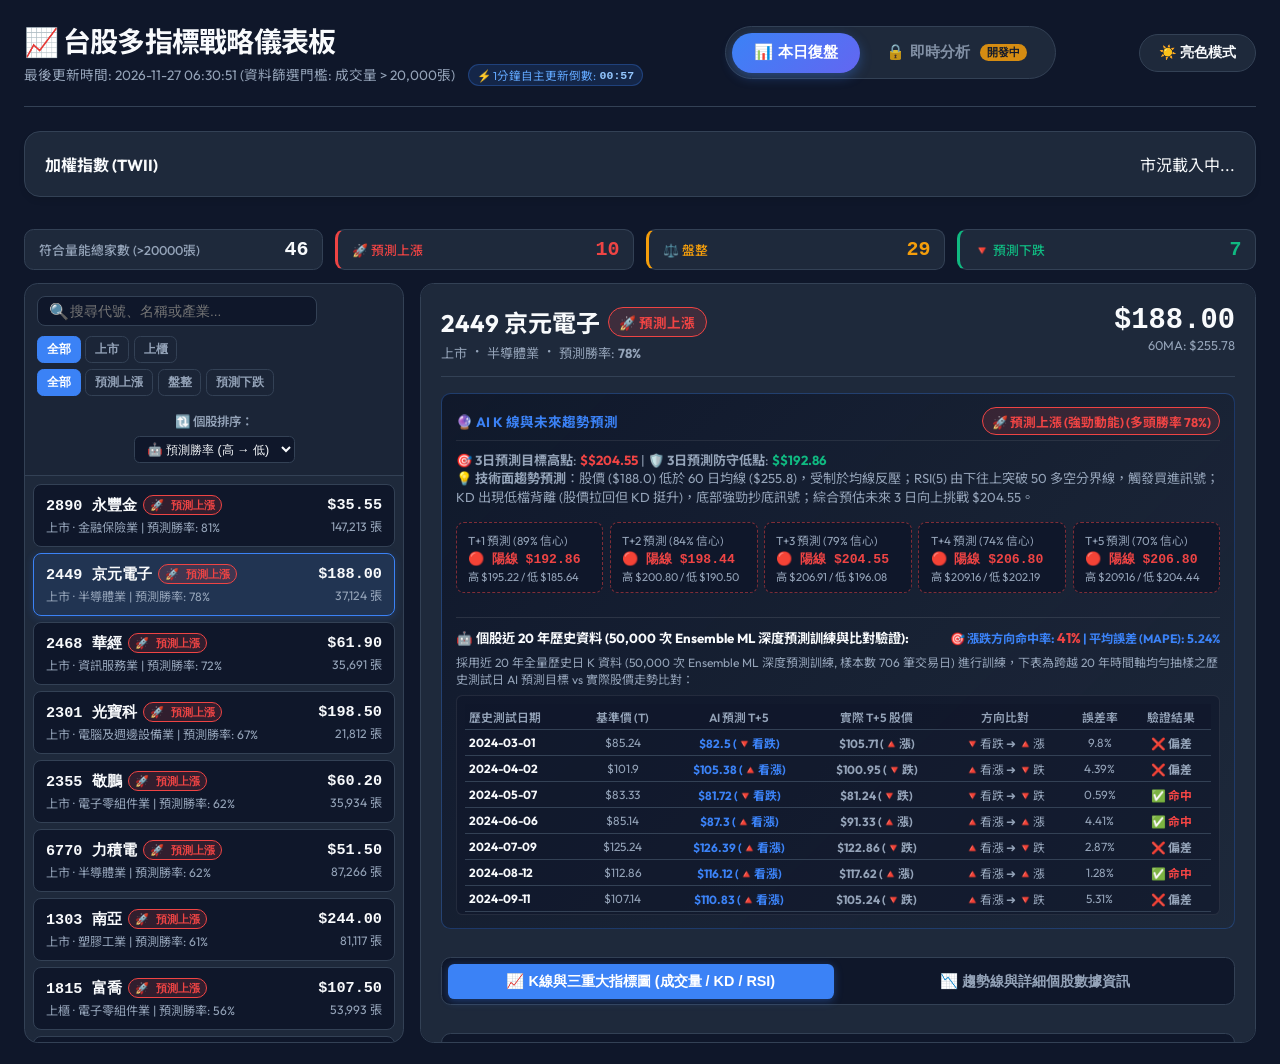
==== stock_report.html @ 2479af4d "🤖 [Auto Update] 自動更新每日盤後選股數據與 K 線分析報告" ====
<!DOCTYPE html>
<html lang="zh-Hant" data-theme="dark">
<head>
    <meta charset="UTF-8">
    <meta name="viewport" content="width=device-width, initial-scale=1.0">
    <title>台股上市櫃多指標買賣篩選器 & 即時分析儀表板</title>
    <link href="https://fonts.googleapis.com/css2?family=Outfit:wght@300;400;500;600;700&family=Noto+Sans+TC:wght@300;400;500;700&display=swap" rel="stylesheet">
    <link rel="stylesheet" href="web/static/css/style.css">
</head>
<body>
    <div class="container">
        <!-- 頁頭與模式切換導覽列 -->
        <header>
            <div class="header-brand">
                <h1>📈 台股多指標戰略儀表板</h1>
                <div class="time-tag">
                    最後更新時間: <span id="updateTime">2026-11-27 06:30:51</span> (資料篩選門檻: 成交量 &gt; 20,000張)
                    <span class="auto-refresh-badge" style="display:inline-flex; align-items:center; gap:0.25rem; margin-left:0.6rem; background:rgba(59,130,246,0.15); border:1px solid rgba(59,130,246,0.3); padding:0.1rem 0.5rem; border-radius:1rem; font-size:0.72rem; color:#60a5fa;">
                        ⚡ 1分鐘自主更新倒數: <span id="autoRefreshCountdown" style="font-weight:bold; font-family:monospace; color:#93c5fd;">01:00</span>
                    </span>
                </div>
            </div>

            <!-- 本日復盤 vs 即時分析 模式切換鈕 -->
            <nav class="mode-nav">
                <button class="nav-tab active" id="tabDailyReview">
                    📊 本日復盤
                </button>
                <button class="nav-tab" id="tabRealtimeAnalysis" style="opacity:0.85; position:relative;">
                    🔒 即時分析 <span class="badge" style="font-size:0.68rem; padding:0.1rem 0.45rem; margin-left:0.25rem; background:#f59e0b; color:#0f172a; font-weight:bold;">開發中</span>
                </button>
            </nav>

            <div class="header-actions">
                <button class="btn-action" id="themeToggleBtn">☀️ 亮色模式</button>

            </div>
        </header>

        <!-- 大盤指數與台指期跑馬燈卡片區 -->
        <div class="index-grid" id="indexGrid">
            <!-- JavaScript 自動動態載入大盤資料 -->
        </div>

        <!-- 視圖模組 (本日復盤 & 即時分析) -->
        <main>
            <!-- 本日復盤 檢視組件 -->
<div id="viewDailyReview">
    <!-- 精簡型多空數據統計卡片列 -->
    <div class="stats-grid compact-stats">
        <div class="stat-card">
            <span class="stat-title">符合量能總家數 (>20000張)</span>
            <span class="stat-value" id="statTotal">0</span>
        </div>
        <div class="stat-card stat-bullish">
            <span class="stat-title">🚀 預測上漲</span>
            <span class="stat-value" id="statBullish">0</span>
        </div>
        <div class="stat-card stat-neutral">
            <span class="stat-title">⚖️ 盤整</span>
            <span class="stat-value" id="statNeutral">0</span>
        </div>
        <div class="stat-card stat-bearish">
            <span class="stat-title">🔻 預測下跌</span>
            <span class="stat-value" id="statBearish">0</span>
        </div>
    </div>

    <!-- 左右雙欄 split layout -->
    <div class="daily-split-layout">
        <!-- 左欄：搜尋篩選與可滾動個股清單 -->
        <div class="daily-left-panel">
            <div class="left-panel-header">
                <!-- 搜尋框 -->
                <div class="search-box compact-search">
                    <span class="search-icon">🔍</span>
                    <input type="text" class="search-input" placeholder="搜尋代號、名稱或產業..." oninput="handleSearchInput(this.value)">
                </div>
                <!-- 篩選列 -->
                <div class="left-filter-row">
                    <div class="filter-group filter-group-market">
                        <button class="filter-btn active" onclick="setMarketFilter('all', this)">全部</button>
                        <button class="filter-btn" onclick="setMarketFilter('twse', this)">上市</button>
                        <button class="filter-btn" onclick="setMarketFilter('tpex', this)">上櫃</button>
                    </div>
                    <div class="filter-group filter-group-signal">
                        <button class="filter-btn active" onclick="setSignalFilter('all', this)">全部</button>
                        <button class="filter-btn" onclick="setSignalFilter('bullish', this)">預測上漲</button>
                        <button class="filter-btn" onclick="setSignalFilter('neutral', this)">盤整</button>
                        <button class="filter-btn" onclick="setSignalFilter('bearish', this)">預測下跌</button>
                    </div>
                </div>
                <!-- 排序選單列 -->
                <div class="left-filter-row" style="margin-top:0.4rem; align-items:center;">
                    <span style="font-size:0.78rem; color:var(--text-secondary); white-space:nowrap; font-weight:600;">🔃 個股排序：</span>
                    <select id="sortSelect" onchange="handleSortChange(this.value)" style="flex:1; background:var(--bg-primary); color:var(--text-primary); border:1px solid var(--border-color); padding:0.28rem 0.5rem; border-radius:0.35rem; font-size:0.78rem; outline:none; cursor:pointer;">
                        <option value="pred_desc">🤖 預測勝率 (高 → 低)</option>
                        <option value="vol_desc">📈 成交量 (大 → 小)</option>
                        <option value="price_desc">💰 收盤價 (高 → 低)</option>
                        <option value="price_asc">🔻 收盤價 (低 → 高)</option>
                        <option value="symbol_asc">🔤 股票代號 (小 → 大)</option>
                    </select>
                </div>
            </div>

            <!-- 可滾動個股清單 -->
            <div class="stock-list-scrollable" id="stockListScrollable">
                <!-- 由 JavaScript 動態生成列項目 -->
            </div>
        </div>

        <!-- 右欄：選定股票之 K 線圖與詳細數據分析 (由 JS 動態填入) -->
        <div class="daily-right-panel" id="stockDetailPanel"></div>
    </div>
</div>

            <!-- 即時分析 檢視組件 (已鎖定標註開發中) -->
<div id="viewRealtimeAnalysis" style="display: none;">
    <div style="text-align:center; padding:4.5rem 2rem; background:var(--bg-primary); border-radius:1rem; border:1px solid var(--border-color); margin:2rem auto; max-width:680px; box-shadow: 0 10px 30px rgba(0,0,0,0.3);">
        <div style="font-size:3.5rem; margin-bottom:1rem;">🔒 ⚡</div>
        <div style="display:inline-block; background:rgba(245,158,11,0.15); border:1px solid #f59e0b; color:#f59e0b; padding:0.25rem 0.8rem; border-radius:1rem; font-size:0.82rem; font-weight:700; margin-bottom:1rem;">
            ⚙️ 系統升級與數據鎖定中
        </div>
        <h2 style="font-size:1.6rem; color:var(--text-primary); margin-bottom:0.8rem;">即時分析模組 — 開發建置中</h2>
        <p style="color:var(--text-secondary); line-height:1.65; font-size:0.95rem; margin-bottom:1.8rem; max-width:520px; margin-left:auto; margin-right:auto;">
            我們正在進行盤中即時 Tick 數據串流與微秒級雷達掃描引擎之升級開發。<br>
            目前本模組暫時鎖定保護，請優先使用<strong>「本日復盤」</strong>進行專業個股篩選與 K 線波段剖析！
        </p>
        <button class="filter-btn active" style="padding:0.65rem 1.8rem; font-size:0.95rem; background:var(--accent-blue); color:#fff; border:none; border-radius:0.5rem; cursor:pointer;" onclick="switchMode('daily')">
            📊 返回 本日復盤 檢視頁面
        </button>
    </div>
</div>

        </main>
    </div>

    <!-- 個股詳細剖析 Modal 對話框 -->
    <div class="modal-overlay" id="stockModal">
        <div class="modal-card">
            <button class="modal-close" onclick="closeModal()">✕</button>
            <h3 id="modalTitle" style="margin-bottom: 1rem; color: var(--text-primary);">個股詳細數據</h3>
            <div id="modalContent"></div>
        </div>
    </div>

    <!-- 將後端計算完成的 JSON 數據安全注入至前端全域變數 -->
    <script>
        window.INITIAL_STOCK_DATA = [{"symbol": "2449.TW", "name": "京元電子", "market": "上市", "industry": "半導體業", "close": 188, "support": 157.0, "resistance": 263.0, "ma60": 255.78333333333333, "volume": 37124.244, "kd_k": 39.69459904503428, "kd_d": 21.732072221798237, "rsi5": 56.198236022818804, "macd_dif": -24.507663415860094, "macd_dea": -23.442841666365066, "macd_osc": -1.064821749495028, "wave_status": "空頭格局", "wave_pattern": "C波下跌中", "wave_detail": "跌破A波低點，進行C波主跌段 📉", "fib": {"high_price": 317.0, "low_price": 157.0, "high_date": "09/22", "low_date": "11/23", "type": "空頭", "res_382": 218.12, "res_500": 237.0, "res_618": 255.88, "tgt_1382": 95.88000000000002, "tgt_1618": 58.120000000000005}, "status": "震盪盤整", "score": -0.30000000000000004, "reason": ["均線空頭 (-1.0)", "RSI(5)突破50多頭買點 (+1.2)"], "badge_class": "badge-sideways", "closes_60": [257.0, 279.0, 270.5, 261.0, 262.0, 273.0, 268.5, 270.0, 271.5, 263.0, 261.5, 257.0, 261.5, 265.0, 291.5, 301.5, 317.0, 304.0, 311.0, 294.5, 294.5, 296.0, 295.5, 294.0, 298.0, 299.5, 304.5, 300.0, 305.0, 296.5, 272.0, 275.0, 263.5, 259.5, 278.0, 262.5, 262.5, 269.0, 277.5, 269.5, 253.5, 263.0, 253.5, 248.5, 228.5, 206.0, 209.5, 227.5, 231.0, 214.0, 213.5, 192.5, 176.5, 194.0, 175.0, 157.5, 157.0, 172.5, 173.0, 188.0], "intraday_1m": [180.5, 179.5, 182.5, 183.0, 182.0, 181.0, 182.0, 182.5, 183.0, 184.5, 186.0, 185.5, 186.0, 187.0, 187.0, 186.5, 185.0, 185.5, 185.0, 186.0, 185.5, 185.0, 185.0, 184.5, 184.0, 184.0, 184.0, 183.0, 182.5, 183.0, 183.0, 184.0, 184.0, 182.5, 182.0, 180.5, 180.5, 181.0, 181.0, 180.5, 181.0, 179.5, 179.0, 180.0, 179.5, 181.0, 180.0, 180.5, 180.5, 180.0, 178.5, 177.5, 177.5, 177.0, 177.5, 178.5, 179.0, 179.0, 179.5, 180.5, 179.5, 179.0, 179.5, 180.0, 180.0, 181.5, 181.5, 182.0, 180.5, 181.0, 182.0, 182.0, 182.0, 182.0, 182.0, 183.5, 182.0, 181.0, 181.5, 181.5, 182.0, 183.5, 183.0, 182.5, 182.0, 182.5, 182.0, 182.0, 182.0, 184.0, 184.0, 183.5, 183.5, 184.0, 183.5, 184.0, 184.0, 184.0, 183.5, 183.5, 183.5, 185.0, 186.0, 185.5, 185.5, 184.0, 185.0, 184.0, 184.0, 184.0, 183.0, 183.0, 183.0, 183.0, 181.5, 181.5, 181.5, 181.5, 181.5, 182.0, 181.5, 182.0, 183.0, 184.0, 184.5, 185.0, 185.0, 184.5, 184.5, 184.0, 184.0, 184.5, 184.5, 185.0, 185.0, 185.0, 184.5, 183.5, 184.0, 184.5, 184.5, 184.5, 184.5, 184.0, 184.5, 184.5, 184.5, 184.5, 184.5, 184.5, 184.5, 184.0, 184.5, 184.0, 183.5, 183.5, 184.5, 185.0, 184.5, 185.5, 185.0, 185.0, 186.0, 186.0, 186.5, 187.0, 187.0, 186.5, 186.0, 185.5, 185.5, 185.0, 185.5, 186.0, 186.0, 185.5, 185.0, 184.5, 185.0, 185.0, 186.0, 186.0, 186.0, 186.0, 186.5, 186.5, 185.5, 185.5, 185.5, 186.0, 186.0, 186.5, 186.5, 186.5, 187.0, 186.5, 187.0, 186.5, 187.0, 186.5, 187.0, 187.5, 188.0, 189.0, 188.5, 188.0, 188.5, 187.5, 188.5, 189.0, 188.0, 188.5, 189.0, 189.0, 189.0, 189.0, 188.5, 188.5, 188.5, 188.0, 188.5, 189.0, 188.5, 188.5, 188.0, 188.0, 188.0, 187.5, 188.0, 187.0, 187.5, 186.5, 186.5, 187.0, 186.5, 186.0, 186.5, 186.5, 187.0, 187.5, 187.5, 188.0, 188.0, 188.0, 188.0, 188.0, 188.0, 187.5, 188.0, 187.5, 187.5, 187.5, 187.5, 187.5, 187.0, 187.5, 188.0, 187.5, 188.0, 188.5, 188.5, 188.0, 186.5, 186.5, 187.5, 188.0], "price_details": {"open": 183, "high": 189.5, "low": 176, "close": 188, "change": 15.0, "change_pct": 8.67, "amplitude": 101.91, "amount_millions": 6739.3, "high_52w": 337.14, "low_52w": 68.38}, "order_flow": {"in_vol": 16292, "out_vol": 19726, "in_pct": 46.2, "out_pct": 53.8}, "institutional": {"foreign": -1050, "trust": 344, "dealer": 89, "total": -617}, "fundamentals": {"pe": 23.0, "pb": 3.38, "yield_pct": 0.87, "eps": 8.17, "market_cap": 2350.0, "yoy": 7.5}, "chip_analysis": {"margin_buy": 20981, "short_sell": 389, "short_margin_ratio": 1.9, "major_holder_pct": 54.0}, "technical_matrix": {"ma5": 169.6, "ma10": 179.95, "ma20": 206.72, "ma60": 255.78, "bb_upper": 271.11, "bb_middle": 206.72, "bb_lower": 142.33, "macd_dif": -24.51, "macd_dea": -23.44, "macd_osc": -1.06, "atr": 11.43}, "news_sentiment": {"sentiment_score": 54, "status": "⚖️ 中性觀望", "summary": "全網最新 10 則報導顯示訊息多空交錯 (利多 1 則 / 利空 0 則)，籌碼處於整理階段。", "badge_class": "neutral", "bullish_count": 1, "bearish_count": 0, "neutral_count": 9, "news": [{"title": "京元電子(2449) 個股概覽 | 個股 - 股市", "link": "https://news.google.com/rss/articles/CBMiU0FVX3lxTFBwak1hVmtzeU1NdlB2UlB2S09uZ0xOT0VBdWNseklkcjM4MHVlc0VOa0ZYQ1ZCdV93UTJVZzlJV2RoaVFySEdJT2VkWUQ1RG81UWYw?oc=5", "date": "2026-11-27 01:06", "pub_ts": 1795712783.0, "source": "理財周刊", "sentiment_tag": "中性", "sentiment_class": "neutral"}, {"title": "2449 京元電子 - 2026/11/26 ➡️ 京元電子籌碼【謹供參考｜部分資訊... - 股市爆料同學會", "link": "https://news.google.com/rss/articles/CBMiWEFVX3lxTE9RTmpkVWNmNDFQTXpDbElRMi00d1ZKWkc0MmNKbktlX0lqd21hak9TT1Y2TlpJVWh4b0xsZTN3ZXdyS1lYTy1NeWl6QU85Vi10M2FzMmNGRnE?oc=5", "date": "2026-11-27 00:57", "pub_ts": 1795712248.0, "source": "理財周刊", "sentiment_tag": "中性", "sentiment_class": "neutral"}, {"title": "同學會熱門 NO.26《京元電子》11/26 怎麼走？盤後一次看懂", "link": "https://news.google.com/rss/articles/CBMiWEFVX3lxTE0xN2dLNk5RNHEtX0p5THoyQmFaTE9KV0NweHdabDVBRVNLZnRJWXZtUnZlVXRJYkFnbUtNbGhEclkzcC1zdHJ6aTV0VjlYbThCQTUxSjUzanY?oc=5", "date": "2026-11-26 21:30", "pub_ts": 1795699849.0, "source": "理財周刊", "sentiment_tag": "中性", "sentiment_class": "neutral"}, {"title": "台股反彈956點，京元電子181元再進場，部位仍保守", "link": "https://news.google.com/rss/articles/CBMiWEFVX3lxTE94YWFuTE8tWjlWWkNQVG9uLXdVWWhQcm9xSXlObldNOHVKcEtvLThRblpIVW9NSEpoZUcwc3RGdFpOQi1RNWtGTjVJT0xXMnJSOUwyQ1pJVlQ?oc=5", "date": "2026-11-26 19:00", "pub_ts": 1795690821.0, "source": "理財周刊", "sentiment_tag": "中性", "sentiment_class": "neutral"}, {"title": "11/26證交所盤後定價交易成交金額前20名排行", "link": "https://tw.stock.yahoo.com/news/11-26%E8%AD%89%E4%BA%A4%E6%89%80%E7%9B%A4%E5%BE%8C%E5%AE%9A%E5%83%B9%E4%BA%A4%E6%98%93%E6%88%90%E4%BA%A4%E9%87%91%E9%A1%8D%E5%89%8D20%E5%90%8D%E6%8E%92%E8%A1%8C-082800357.html", "date": "2026-11-26 16:28", "pub_ts": 1795681680.0, "source": "Yahoo 股市", "sentiment_tag": "中性", "sentiment_class": "neutral"}, {"title": "【公告】京元電子代子公司KYEC Singapore Pte. Ltd.公告取得不動產之使用權資產案", "link": "https://tw.stock.yahoo.com/news/%E5%85%AC%E5%91%8A-%E4%BA%AC%E5%85%83%E9%9B%BB%E5%AD%90%E4%BB%A3%E5%AD%90%E5%85%AC%E5%8F%B8kyec-singapore-pte-ltd-081008384.html", "date": "2026-11-26 16:10", "pub_ts": 1795680608.0, "source": "Yahoo 股市", "sentiment_tag": "中性", "sentiment_class": "neutral"}, {"title": "京元電子 代子公司KYEC Singapore Pte. Ltd.公告取得不動產之使用權資產案", "link": "https://tw.stock.yahoo.com/news/%E4%BA%AC%E5%85%83%E9%9B%BB%E5%AD%90-%E4%BB%A3%E5%AD%90%E5%85%AC%E5%8F%B8kyec-singapore-pte-ltd-073000353.html", "date": "2026-11-26 15:30", "pub_ts": 1795678200.0, "source": "Yahoo 股市", "sentiment_tag": "中性", "sentiment_class": "neutral"}, {"title": "【即時新聞】京元電子(2449)爆量大漲近5%，這「3檔封測概念股」買盤同步引爆！", "link": "https://news.google.com/rss/articles/CBMikAFBVV95cUxQTGd2NzhaUFM5dF9tYmZndmZ5NV9YeUpkdTMzdlVmUkgzNGRlYVVvMVlTdE0wX1p2eGR1MWFySjFNQkdnVnY5MlI4QnYtcGJLdS1mSzk4N2hsQS05bzN1UTZkaVlHc19EZFc1U3pQTjJCSnhUc2VEdUc2Vi1lQ0VKTU9acXFhaHo4UUU3ZURPOUo?oc=5", "date": "2026-11-26 11:03", "pub_ts": 1795662191.0, "source": "理財周刊", "sentiment_tag": "利多", "sentiment_class": "bullish"}, {"title": "【即時新聞】京元電子最新獲法人狂掃6千張，盤中急漲近5%還能追？", "link": "https://news.google.com/rss/articles/CBMikAFBVV95cUxOLWo3dmxKRjZ1SDQ0NEJZRlJMWEU3RVg4NC1WZ1lubFVXYl9WOGRpM0txT1V3MWFGN3hMQ3dZMUcwdTFreUhRbFpKenh0ZkVoWDVNMGYzM1pZSUhTcGp1b3VwaVo3enAtYUxuNlpTMHM5RC1CZFl3TzBBNll1NWhqMlNTdGYwSEgydFF0VTNSTF8?oc=5", "date": "2026-11-26 10:21", "pub_ts": 1795659714.0, "source": "理財周刊", "sentiment_tag": "中性", "sentiment_class": "neutral"}, {"title": "【00400A】11/25 操作日報｜趁大跌建倉京元電子，暴買貿聯-KY", "link": "https://news.google.com/rss/articles/CBMifkFVX3lxTE9FbHE3VExtWmJnR2FnRmphUldhdnpzMUhZeXJtRHRYOVB6S081dVVhUXdsTHl0QkNQN1czbTRTQVNKZHBiaHlxMk4xeTJNandBbVA0TXh1SFZiTkJDYUdkYTlhS2xndTVZbmlIMTB6Nkc4TkVORXg1THEyWnVxZw?oc=5", "date": "2026-11-25 18:04", "pub_ts": 1795601098.0, "source": "理財周刊", "sentiment_tag": "中性", "sentiment_class": "neutral"}]}, "valid_closes": [76.95, 79.05, 77.52, 78.86, 78.86, 80.19, 79.14, 82.38, 81.43, 79.33, 79.24, 81.81, 85.24, 89.05, 84.76, 81.33, 80.19, 81.33, 79.43, 79.62, 79.52, 79.62, 81.62, 80.86, 80.86, 80.0, 79.52, 79.14, 78.95, 77.71, 78.19, 77.9, 74.29, 72.0, 74.0, 74.86, 73.52, 75.9, 77.43, 80.1, 78.19, 78.19, 78.29, 78.95, 79.81, 80.0, 80.0, 78.76, 78.29, 78.29, 81.33, 85.71, 83.52, 83.33, 83.33, 89.05, 90.29, 85.24, 85.24, 84.57, 85.24, 91.43, 92.76, 100.95, 110.95, 105.71, 102.86, 104.29, 103.33, 99.52, 102.38, 105.71, 103.81, 102.38, 103.33, 104.29, 103.33, 100.48, 100.95, 100.95, 100.0, 98.1, 101.9, 101.43, 101.43, 101.43, 100.95, 100.95, 101.9, 99.52, 94.95, 97.62, 97.14, 94.29, 91.43, 87.9, 91.52, 90.95, 90.95, 94.19, 91.24, 90.38, 89.05, 82.86, 83.33, 83.43, 80.95, 81.9, 81.33, 81.24, 80.48, 82.67, 84.57, 84.67, 86.1, 85.9, 84.0, 84.19, 86.57, 85.71, 86.38, 86.1, 84.0, 86.38, 86.29, 84.95, 85.14, 84.67, 83.24, 83.52, 90.19, 91.33, 94.76, 99.52, 103.81, 106.67, 106.67, 109.52, 111.9, 112.38, 114.29, 113.33, 110.95, 106.19, 111.9, 113.81, 115.24, 126.67, 125.24, 128.57, 124.76, 121.43, 122.38, 122.86, 121.43, 113.33, 113.81, 106.67, 107.14, 103.33, 100.48, 101.43, 100.0, 107.62, 98.57, 89.24, 92.76, 97.62, 98.57, 108.1, 112.86, 111.43, 113.81, 113.33, 116.19, 117.62, 116.19, 114.29, 114.29, 117.14, 115.24, 113.81, 114.76, 114.76, 115.24, 115.24, 112.38, 109.05, 106.67, 106.19, 107.62, 105.24, 107.14, 112.38, 109.52, 109.05, 104.76, 105.24, 104.76, 101.9, 101.9, 107.14, 107.14, 111.9, 107.14, 106.67, 103.33, 106.19, 108.1, 118.57, 119.52, 121.9, 121.9, 127.14, 128.1, 121.43, 124.76, 129.52, 128.1, 123.81, 124.29, 122.38, 119.52, 119.52, 121.43, 122.38, 123.81, 130.48, 132.38, 132.86, 127.14, 123.81, 122.38, 120.0, 118.1, 115.71, 120.95, 120.48, 120.48, 123.81, 121.9, 119.52, 117.14, 117.62, 120.48, 120.95, 121.43, 120.0, 120.48, 119.52, 115.24, 111.9, 111.43, 110.48, 113.33, 106.19, 104.29, 110.0, 110.48, 110.95, 110.0, 108.57, 111.43, 110.0, 110.0, 104.76, 106.19, 107.62, 108.1, 110.95, 113.81, 113.33, 112.86, 113.33, 106.67, 106.19, 102.38, 103.81, 105.71, 108.57, 108.57, 108.1, 97.62, 93.43, 96.67, 101.43, 103.33, 102.38, 102.86, 102.86, 104.29, 106.67, 108.57, 109.52, 109.52, 106.67, 110.0, 108.57, 105.71, 105.71, 102.38, 97.62, 99.05, 99.05, 97.62, 97.14, 99.05, 97.14, 97.14, 95.71, 94.95, 94.76, 94.95, 93.71, 96.19, 95.71, 93.9, 93.05, 93.33, 90.57, 87.9, 83.52, 86.48, 87.71, 78.95, 71.14, 68.38, 75.14, 79.05, 81.14, 82.29, 80.0, 77.81, 78.86, 76.57, 75.52, 79.24, 78.1, 80.48, 83.81, 83.43, 82.67, 83.14, 82.57, 83.05, 82.95, 85.05, 85.52, 89.33, 87.24, 95.71, 93.52, 93.14, 91.05, 91.14, 93.14, 92.48, 92.19, 91.24, 90.76, 90.76, 92.38, 88.1, 91.14, 93.14, 94.57, 94.29, 97.14, 98.57, 94.76, 95.24, 96.67, 97.62, 98.1, 97.62, 95.71, 95.24, 96.19, 99.52, 99.52, 97.62, 100.0, 97.14, 98.1, 98.57, 102.38, 101.9, 102.86, 99.05, 100.95, 96.67, 98.1, 94.76, 98.57, 104.29, 106.19, 104.29, 109.05, 105.71, 106.19, 109.05, 106.67, 109.52, 109.52, 109.05, 112.38, 111.9, 112.86, 110.48, 115.71, 127.14, 133.33, 134.29, 133.33, 132.86, 131.9, 134.29, 130.48, 121.43, 126.67, 125.24, 129.05, 132.86, 132.38, 135.24, 148.57, 150.95, 144.76, 146.19, 143.81, 152.38, 160.95, 162.38, 164.29, 158.1, 158.1, 158.57, 158.1, 157.14, 159.52, 161.43, 162.86, 159.05, 158.1, 158.1, 148.1, 156.19, 157.14, 159.52, 160.95, 164.29, 165.71, 167.62, 161.9, 153.81, 158.1, 171.9, 166.67, 169.52, 175.24, 168.1, 166.67, 179.05, 179.52, 197.14, 193.33, 206.67, 213.33, 203.81, 210.0, 207.14, 203.33, 206.67, 202.86, 200.48, 205.24, 198.57, 203.33, 188.57, 187.14, 201.43, 194.76, 193.81, 195.24, 201.9, 211.43, 218.1, 207.14, 215.71, 215.24, 210.0, 210.95, 217.14, 217.62, 218.1, 210.95, 219.05, 210.95, 205.71, 204.76, 198.57, 205.24, 210.48, 209.52, 208.57, 212.38, 233.33, 231.9, 235.71, 254.76, 250.48, 254.29, 253.81, 250.48, 250.95, 257.14, 257.62, 257.62, 254.76, 260.48, 258.57, 261.43, 254.29, 261.43, 272.86, 283.33, 285.71, 296.19, 290.48, 281.9, 271.43, 279.52, 282.86, 267.14, 270.0, 277.62, 287.62, 298.57, 301.43, 310.48, 304.76, 311.43, 300.95, 290.48, 264.76, 280.95, 270.95, 259.05, 279.05, 291.43, 285.71, 281.43, 274.29, 280.0, 307.62, 300.95, 293.33, 272.38, 265.24, 274.76, 274.29, 265.24, 259.05, 248.57, 267.14, 246.67, 255.24, 266.67, 261.9, 264.29, 280.95, 286.67, 277.14, 270.0, 261.9, 258.1, 267.62, 273.81, 264.29, 272.38, 270.0, 270.0, 270.0, 288.1, 316.67, 337.14, 312.86, 322.86, 296.19, 285.24, 286.67, 290.48, 281.9, 285.24, 280.95, 275.24, 264.29, 272.38, 281.9, 301.9, 322.38, 300.48, 304.76, 312.86, 302.86, 291.9, 307.14, 306.67, 294.76, 274.76, 277.14, 259.05, 259.05, 268.57, 267.62, 264.76, 267.14, 293.81, 322.86, 313.81, 317.62, 318.57, 293.33, 293.81, 321.43, 315.24, 330.95, 319.05, 334.29, 301.9, 290.95, 293.81, 292.38, 277.62, 292.38, 302.86, 272.86, 257.62, 265.71, 280.95, 272.38, 258.1, 262.86, 236.0, 212.5, 203.5, 223.5, 233.5, 245.5, 247.0, 249.0, 242.0, 248.5, 246.0, 259.0, 253.5, 247.0, 248.5, 236.0, 235.0, 235.0, 232.0, 239.0, 239.5, 244.0, 247.5, 270.0, 257.0, 279.0, 270.5, 261.0, 262.0, 273.0, 268.5, 270.0, 271.5, 263.0, 261.5, 257.0, 261.5, 265.0, 291.5, 301.5, 317.0, 304.0, 311.0, 294.5, 294.5, 296.0, 295.5, 294.0, 298.0, 299.5, 304.5, 300.0, 305.0, 296.5, 272.0, 275.0, 263.5, 259.5, 278.0, 262.5, 262.5, 269.0, 277.5, 269.5, 253.5, 263.0, 253.5, 248.5, 228.5, 206.0, 209.5, 227.5, 231.0, 214.0, 213.5, 192.5, 176.5, 194.0, 175.0, 157.5, 157.0, 172.5, 173.0, 188.0], "valid_timestamps": [1701046800, 1701133200, 1701219600, 1701306000, 1701392400, 1701651600, 1701738000, 1701824400, 1701910800, 1701997200, 1702256400, 1702342800, 1702429200, 1702515600, 1702602000, 1702861200, 1702947600, 1703034000, 1703120400, 1703206800, 1703466000, 1703552400, 1703638800, 1703725200, 1703811600, 1704157200, 1704243600, 1704330000, 1704416400, 1704675600, 1704762000, 1704848400, 1704934800, 1705021200, 1705280400, 1705366800, 1705453200, 1705539600, 1705626000, 1705885200, 1705971600, 1706058000, 1706144400, 1706230800, 1706490000, 1706576400, 1706662800, 1706749200, 1706835600, 1707094800, 1707958800, 1708045200, 1708304400, 1708390800, 1708477200, 1708563600, 1708650000, 1708909200, 1708995600, 1709168400, 1709254800, 1709514000, 1709600400, 1709686800, 1709773200, 1709859600, 1710118800, 1710205200, 1710291600, 1710378000, 1710464400, 1710723600, 1710810000, 1710896400, 1710982800, 1711069200, 1711328400, 1711414800, 1711501200, 1711587600, 1711674000, 1711933200, 1712019600, 1712106000, 1712538000, 1712624400, 1712710800, 1712797200, 1712883600, 1713142800, 1713229200, 1713315600, 1713402000, 1713488400, 1713747600, 1713834000, 1713920400, 1714006800, 1714093200, 1714352400, 1714438800, 1714611600, 1714698000, 1714957200, 1715043600, 1715130000, 1715216400, 1715302800, 1715562000, 1715648400, 1715734800, 1715821200, 1715907600, 1716166800, 1716253200, 1716339600, 1716426000, 1716512400, 1716771600, 1716858000, 1716944400, 1717030800, 1717117200, 1717376400, 1717462800, 1717549200, 1717635600, 1717722000, 1718067600, 1718154000, 1718240400, 1718326800, 1718586000, 1718672400, 1718758800, 1718845200, 1718931600, 1719190800, 1719277200, 1719363600, 1719450000, 1719536400, 1719795600, 1719882000, 1719968400, 1720054800, 1720141200, 1720400400, 1720486800, 1720573200, 1720659600, 1720746000, 1721005200, 1721091600, 1721178000, 1721264400, 1721350800, 1721610000, 1721696400, 1721955600, 1722214800, 1722301200, 1722387600, 1722474000, 1722560400, 1722819600, 1722906000, 1722992400, 1723078800, 1723165200, 1723424400, 1723510800, 1723597200, 1723683600, 1723770000, 1724029200, 1724115600, 1724202000, 1724288400, 1724374800, 1724634000, 1724720400, 1724806800, 1724893200, 1724979600, 1725238800, 1725325200, 1725411600, 1725498000, 1725584400, 1725843600, 1725930000, 1726016400, 1726102800, 1726189200, 1726448400, 1726621200, 1726707600, 1726794000, 1727053200, 1727139600, 1727226000, 1727312400, 1727398800, 1727658000, 1727744400, 1728003600, 1728262800, 1728349200, 1728435600, 1728608400, 1728867600, 1728954000, 1729040400, 1729126800, 1729213200, 1729472400, 1729558800, 1729645200, 1729731600, 1729818000, 1730077200, 1730163600, 1730250000, 1730422800, 1730682000, 1730768400, 1730854800, 1730941200, 1731027600, 1731286800, 1731373200, 1731459600, 1731546000, 1731632400, 1731891600, 1731978000, 1732064400, 1732150800, 1732237200, 1732496400, 1732582800, 1732669200, 1732755600, 1732842000, 1733101200, 1733187600, 1733274000, 1733360400, 1733446800, 1733706000, 1733792400, 1733878800, 1733965200, 1734051600, 1734310800, 1734397200, 1734483600, 1734570000, 1734656400, 1734915600, 1735002000, 1735088400, 1735174800, 1735261200, 1735520400, 1735606800, 1735779600, 1735866000, 1736125200, 1736211600, 1736298000, 1736384400, 1736470800, 1736730000, 1736816400, 1736902800, 1736989200, 1737075600, 1737334800, 1737421200, 1737507600, 1738544400, 1738630800, 1738717200, 1738803600, 1738890000, 1739149200, 1739235600, 1739322000, 1739408400, 1739494800, 1739754000, 1739840400, 1739926800, 1740013200, 1740099600, 1740358800, 1740445200, 1740531600, 1740618000, 1740963600, 1741050000, 1741136400, 1741222800, 1741309200, 1741568400, 1741654800, 1741741200, 1741827600, 1741914000, 1742173200, 1742259600, 1742346000, 1742432400, 1742518800, 1742778000, 1742864400, 1742950800, 1743037200, 1743123600, 1743382800, 1743469200, 1743555600, 1743987600, 1744074000, 1744160400, 1744246800, 1744333200, 1744592400, 1744678800, 1744765200, 1744851600, 1744938000, 1745197200, 1745283600, 1745370000, 1745456400, 1745542800, 1745802000, 1745888400, 1745974800, 1746147600, 1746406800, 1746493200, 1746579600, 1746666000, 1746752400, 1747011600, 1747098000, 1747184400, 1747270800, 1747357200, 1747616400, 1747702800, 1747789200, 1747875600, 1747962000, 1748221200, 1748307600, 1748394000, 1748480400, 1748826000, 1748912400, 1748998800, 1749085200, 1749171600, 1749430800, 1749517200, 1749603600, 1749690000, 1749776400, 1750035600, 1750122000, 1750208400, 1750294800, 1750381200, 1750640400, 1750726800, 1750813200, 1750899600, 1750986000, 1751245200, 1751331600, 1751418000, 1751504400, 1751590800, 1751850000, 1751936400, 1752022800, 1752109200, 1752195600, 1752454800, 1752541200, 1752627600, 1752714000, 1752800400, 1753059600, 1753146000, 1753232400, 1753318800, 1753405200, 1753664400, 1753750800, 1753837200, 1753923600, 1754269200, 1754355600, 1754442000, 1754528400, 1754614800, 1754874000, 1754960400, 1755046800, 1755133200, 1755219600, 1755478800, 1755565200, 1755651600, 1755738000, 1755824400, 1756083600, 1756170000, 1756256400, 1756342800, 1756429200, 1756688400, 1756774800, 1756861200, 1756947600, 1757034000, 1757293200, 1757379600, 1757466000, 1757552400, 1757638800, 1757898000, 1757984400, 1758070800, 1758157200, 1758243600, 1758502800, 1758589200, 1758675600, 1758762000, 1758848400, 1759194000, 1759280400, 1759366800, 1759453200, 1759798800, 1759885200, 1759971600, 1760317200, 1760403600, 1760490000, 1760576400, 1760662800, 1760922000, 1761008400, 1761094800, 1761181200, 1761526800, 1761613200, 1761699600, 1761786000, 1761872400, 1762131600, 1762218000, 1762304400, 1762390800, 1762477200, 1762736400, 1762822800, 1762909200, 1762995600, 1763082000, 1763341200, 1763427600, 1763514000, 1763600400, 1763686800, 1763946000, 1764032400, 1764118800, 1764205200, 1764291600, 1764550800, 1764637200, 1764723600, 1764810000, 1764896400, 1765155600, 1765242000, 1765328400, 1765414800, 1765501200, 1765760400, 1765846800, 1765933200, 1766019600, 1766106000, 1766365200, 1766451600, 1766538000, 1766710800, 1766970000, 1767056400, 1767142800, 1767315600, 1767574800, 1767661200, 1767747600, 1767834000, 1767920400, 1768179600, 1768266000, 1768352400, 1768438800, 1768525200, 1768784400, 1768870800, 1768957200, 1769043600, 1769130000, 1769389200, 1769475600, 1769562000, 1769648400, 1769734800, 1769994000, 1770080400, 1770166800, 1770253200, 1770339600, 1770598800, 1770685200, 1770771600, 1771808400, 1771894800, 1771981200, 1772067600, 1772413200, 1772499600, 1772586000, 1772672400, 1772758800, 1773018000, 1773104400, 1773190800, 1773277200, 1773363600, 1773622800, 1773709200, 1773795600, 1773882000, 1773968400, 1774227600, 1774314000, 1774400400, 1774486800, 1774573200, 1774832400, 1774918800, 1775005200, 1775091600, 1775523600, 1775610000, 1775696400, 1775782800, 1776042000, 1776128400, 1776214800, 1776301200, 1776387600, 1776646800, 1776733200, 1776819600, 1776906000, 1776992400, 1777251600, 1777338000, 1777424400, 1777510800, 1777856400, 1777942800, 1778029200, 1778115600, 1778202000, 1778461200, 1778547600, 1778634000, 1778720400, 1778806800, 1779066000, 1779152400, 1779238800, 1779325200, 1779411600, 1779670800, 1779757200, 1779843600, 1779930000, 1780016400, 1780275600, 1780362000, 1780448400, 1780534800, 1780621200, 1780880400, 1780966800, 1781053200, 1781139600, 1781226000, 1781485200, 1781571600, 1781658000, 1781744400, 1782090000, 1782176400, 1782262800, 1782349200, 1782435600, 1782694800, 1782781200, 1782867600, 1782954000, 1783040400, 1783299600, 1783386000, 1783472400, 1783558800, 1783904400, 1783990800, 1784077200, 1784163600, 1784250000, 1784509200, 1784595600, 1784682000, 1784768400, 1784854800, 1785114000, 1785200400, 1785286800, 1785373200, 1785459600, 1785718800, 1785805200, 1785891600, 1785978000, 1786064400, 1786323600, 1786410000, 1786496400, 1786582800, 1786669200, 1786928400, 1787014800, 1787101200, 1787187600, 1787274000, 1787533200, 1787619600, 1787706000, 1787792400, 1787878800, 1788138000, 1788224400, 1788310800, 1788397200, 1788483600, 1788742800, 1788829200, 1788915600, 1789002000, 1789088400, 1789347600, 1789434000, 1789520400, 1789606800, 1789693200, 1789952400, 1790038800, 1790125200, 1790211600, 1790643600, 1790730000, 1790816400, 1790902800, 1791162000, 1791248400, 1791334800, 1791421200, 1791766800, 1791853200, 1791939600, 1792026000, 1792112400, 1792371600, 1792458000, 1792544400, 1792630800, 1792717200, 1793062800, 1793149200, 1793235600, 1793322000, 1793581200, 1793667600, 1793754000, 1793840400, 1793926800, 1794186000, 1794272400, 1794358800, 1794445200, 1794531600, 1794790800, 1794877200, 1794963600, 1795050000, 1795136400, 1795395600, 1795482000, 1795568400, 1795654800], "valid_vols": [5826572, 7932732, 10937497, 12172047, 6815890, 10353426, 10384093, 14458784, 8714590, 13853399, 8393035, 15176731, 22204382, 38628416, 22816496, 17729492, 15026859, 9791525, 10805222, 9836774, 8070469, 8663636, 10247267, 9911528, 5000480, 8997963, 8483279, 13987837, 7212876, 13828484, 7753205, 8223231, 30848397, 39845847, 15620410, 17398214, 17171084, 21503814, 20961788, 20678097, 11432422, 7806366, 8565526, 9003309, 6043554, 7011243, 6400641, 6760748, 5255790, 7003279, 24998774, 31070809, 13415589, 10328866, 6777797, 35230590, 58548623, 27332727, 14876101, 14352592, 14639616, 26348714, 28291453, 40671818, 57695185, 74868857, 22104804, 15013649, 21744694, 15264617, 16928224, 41233798, 23795283, 34806233, 20860611, 46884136, 19665010, 14192754, 9543005, 10764857, 3857700, 10016385, 12516118, 9838220, 10340048, 14259365, 13001147, 12413287, 11830646, 14115727, 21607423, 9783779, 8214465, 21975631, 13306178, 28050148, 15606135, 13194792, 0, 52905702, 25063746, 12345131, 9915400, 58616064, 26103575, 14782521, 21454966, 16509538, 14132658, 9118896, 12827595, 17055966, 28496007, 27578175, 13434055, 15103813, 19813624, 8689483, 12876327, 12195315, 19263531, 14334508, 24876170, 25154470, 19219439, 15018343, 12319961, 11200175, 22962143, 9845547, 41986773, 41773255, 57106217, 46407239, 59929335, 49646899, 40503263, 86354573, 49339463, 60493391, 26090625, 25179662, 30543335, 59158509, 42046918, 35495654, 16902928, 46498382, 90296739, 37393638, 29827553, 36887644, 27726048, 39993544, 50558195, 41504593, 29013551, 36890894, 23756641, 29146736, 23462881, 18911766, 15392601, 40196629, 29640208, 33441170, 32538477, 48848431, 26063103, 33691309, 64570390, 22973932, 47855600, 20569593, 33136453, 14475210, 20662462, 16364274, 10736915, 13479192, 18457843, 11941861, 14618713, 13614476, 9050982, 5510324, 13438462, 22776111, 11941588, 8037053, 9458821, 10047060, 5958296, 21595967, 11183310, 6194130, 13961683, 16210122, 30008162, 18867055, 17385547, 35857573, 20090667, 33708313, 18822661, 14272429, 16116648, 16559013, 13211147, 74771807, 71852674, 32884667, 27836300, 55836737, 45728091, 54161245, 35346335, 41980378, 22997306, 19448541, 17482250, 13730301, 15463044, 20111499, 10847069, 11629909, 10583089, 43380570, 36353369, 20164423, 46877403, 21332071, 19778515, 22862393, 13215514, 16434068, 19687165, 18269089, 9112226, 25349899, 25110934, 10383714, 10327371, 11095493, 8592760, 8116189, 13860493, 16851585, 17401631, 24710372, 20910840, 20787106, 19551516, 12682251, 13480927, 34627036, 36955399, 30108492, 20334878, 24108857, 20345725, 12969062, 11035316, 8320864, 4625141, 21785794, 17848389, 9926872, 10019807, 11074037, 33043000, 12696633, 14961604, 8731109, 19041060, 15794512, 18941932, 17043370, 11854519, 10956672, 6385635, 8880971, 28191751, 40666636, 24833113, 24209452, 10954546, 11860826, 10552261, 8783201, 13366253, 18567521, 13160676, 10220161, 9976221, 16654419, 16787124, 14708705, 16818320, 9768157, 17032647, 20081642, 13856133, 9580517, 13903052, 8924569, 11760607, 15111501, 4739390, 6390637, 13208965, 9460552, 13032976, 9330605, 18967270, 15746973, 8490709, 13301070, 8075414, 12131182, 14612773, 22873365, 14359116, 6539595, 1258748, 18486479, 27084989, 3240389, 18474751, 17736203, 8463858, 7229959, 9815427, 7419911, 4462046, 7472629, 10544150, 8934671, 15487811, 13618693, 12088100, 7455640, 7894747, 8106074, 6202847, 4791760, 9021233, 7428962, 25600092, 23688820, 41089854, 28243547, 10792157, 11815571, 13473562, 11935600, 11414208, 8706749, 5734478, 6311462, 10404066, 21519466, 16693751, 11403842, 16631652, 17661982, 10428257, 15275919, 19023684, 18750427, 10384977, 12485928, 8765591, 17582446, 11339374, 9813819, 9831186, 7834419, 18388587, 10329582, 18637674, 11998001, 17210909, 14182545, 16393190, 25591743, 26892529, 24461297, 17443170, 14340685, 13312152, 9960924, 13768582, 19268061, 48043528, 61292274, 34619541, 39605981, 35279660, 19094138, 18334635, 10603658, 28941315, 31802195, 19291174, 31350118, 19049725, 20841347, 12208752, 49130125, 102472981, 122531800, 42317797, 47341451, 39802155, 21038164, 25870461, 39819223, 44570361, 25710537, 17115474, 25817470, 33395232, 29189969, 40150573, 20935785, 148140241, 91871617, 32274212, 30329404, 59524547, 89114994, 48086929, 46100029, 38903880, 25193679, 22635047, 19854993, 25846098, 31919410, 22513373, 34088391, 23130310, 15261331, 16418985, 37839198, 20581724, 15677951, 26009706, 13433425, 24472756, 23901564, 18056783, 20104890, 29014013, 16857799, 51069950, 46307549, 17358172, 34947111, 31410000, 18093860, 44280705, 28874964, 61165499, 49720795, 63511584, 43039897, 36089334, 36719382, 31270005, 21666814, 25749537, 22048490, 15130024, 19509149, 19065182, 31441193, 43995088, 36295443, 44445877, 44160868, 116844394, 30435447, 33178531, 38466380, 42173433, 33918682, 50770664, 28733267, 23414325, 15810037, 17646308, 28446649, 14619141, 21944880, 19753132, 18084404, 17385268, 17072756, 17574473, 12117896, 19710321, 8381458, 10166988, 11525918, 64109070, 54798248, 65868816, 59342543, 44285637, 26698705, 26294558, 18539871, 20951803, 24948683, 28840649, 16133308, 20529699, 27497510, 18769765, 17791206, 17412311, 20461262, 31951176, 26792077, 30241284, 22031281, 27769584, 17825510, 17343135, 12837063, 12356354, 18351382, 32818038, 21268654, 26653557, 23466517, 28222678, 20433946, 18903923, 19373375, 13295564, 12321771, 22014812, 17077932, 14414689, 28532724, 25822581, 24302179, 17557567, 12888595, 15233538, 11247243, 36216349, 24503184, 49624831, 23092002, 16360617, 15034997, 16371057, 18663321, 17294849, 20087576, 20695113, 29006203, 13904291, 16667271, 17322796, 12516882, 41039708, 34471606, 29485119, 24949741, 26692654, 25443317, 27300192, 25124723, 56708226, 38009259, 33735195, 25958179, 33641995, 73065570, 30982430, 62269563, 57292927, 30813365, 39761516, 62844128, 42030852, 37380527, 38930203, 37029788, 28420804, 26336044, 33669449, 22599836, 26781710, 54502427, 102785946, 96148063, 74349632, 70640263, 52347752, 49190965, 47228066, 40501932, 29106151, 37286433, 23269305, 30997348, 20405351, 16810818, 24426490, 15248917, 8742129, 53614534, 82493652, 78708253, 43093969, 34393625, 52993128, 17191812, 38625469, 37992100, 24339786, 32379306, 53645052, 49615289, 26497991, 19930768, 19911022, 29947783, 24652326, 31251084, 37762511, 30652683, 13792917, 23523610, 17051748, 14526189, 17813961, 24203602, 20952929, 37031468, 6601637, 30963696, 31094675, 19144083, 14562555, 14482133, 34302107, 17162018, 21197570, 26393064, 16147699, 13164238, 19066186, 14980909, 11519253, 10186220, 12958370, 10871401, 11512633, 12696422, 54055312, 36226657, 51532920, 32973456, 24117290, 15466908, 25695715, 15439364, 12213718, 12704308, 16992490, 11196851, 7202078, 7576894, 14513637, 57571978, 54608220, 69566040, 35503033, 26330399, 28180195, 23254201, 14342283, 13285736, 17828037, 22986171, 23101918, 50698074, 30739392, 40128316, 54781749, 43089030, 16768982, 26154792, 14381441, 22614688, 32279168, 0, 25315766, 12442013, 8993851, 16651146, 12689928, 13738928, 13042129, 15103627, 26430088, 43449945, 45920804, 15643504, 18520297, 26218626, 19521543, 41282737, 43181060, 21308222, 14311845, 33738553, 15774662, 67416830, 36797373], "candles": [{"time": "2026-05-21", "open": 272.38, "high": 272.38, "low": 272.38, "close": 272.38, "volume": 22599836}, {"time": "2026-05-22", "open": 281.9, "high": 281.9, "low": 281.9, "close": 281.9, "volume": 26781710}, {"time": "2026-05-25", "open": 301.9, "high": 301.9, "low": 301.9, "close": 301.9, "volume": 54502427}, {"time": "2026-05-26", "open": 322.38, "high": 322.38, "low": 322.38, "close": 322.38, "volume": 102785946}, {"time": "2026-05-27", "open": 300.48, "high": 300.48, "low": 300.48, "close": 300.48, "volume": 96148063}, {"time": "2026-05-28", "open": 304.76, "high": 304.76, "low": 304.76, "close": 304.76, "volume": 74349632}, {"time": "2026-05-29", "open": 312.86, "high": 312.86, "low": 312.86, "close": 312.86, "volume": 70640263}, {"time": "2026-06-01", "open": 302.86, "high": 302.86, "low": 302.86, "close": 302.86, "volume": 52347752}, {"time": "2026-06-02", "open": 291.9, "high": 291.9, "low": 291.9, "close": 291.9, "volume": 49190965}, {"time": "2026-06-03", "open": 307.14, "high": 307.14, "low": 307.14, "close": 307.14, "volume": 47228066}, {"time": "2026-06-04", "open": 306.67, "high": 306.67, "low": 306.67, "close": 306.67, "volume": 40501932}, {"time": "2026-06-05", "open": 294.76, "high": 294.76, "low": 294.76, "close": 294.76, "volume": 29106151}, {"time": "2026-06-08", "open": 274.76, "high": 274.76, "low": 274.76, "close": 274.76, "volume": 37286433}, {"time": "2026-06-09", "open": 277.14, "high": 277.14, "low": 277.14, "close": 277.14, "volume": 23269305}, {"time": "2026-06-10", "open": 259.05, "high": 259.05, "low": 259.05, "close": 259.05, "volume": 30997348}, {"time": "2026-06-11", "open": 259.05, "high": 259.05, "low": 259.05, "close": 259.05, "volume": 20405351}, {"time": "2026-06-12", "open": 268.57, "high": 268.57, "low": 268.57, "close": 268.57, "volume": 16810818}, {"time": "2026-06-15", "open": 267.62, "high": 267.62, "low": 267.62, "close": 267.62, "volume": 24426490}, {"time": "2026-06-16", "open": 264.76, "high": 264.76, "low": 264.76, "close": 264.76, "volume": 15248917}, {"time": "2026-06-17", "open": 267.14, "high": 267.14, "low": 267.14, "close": 267.14, "volume": 8742129}, {"time": "2026-06-18", "open": 293.81, "high": 293.81, "low": 293.81, "close": 293.81, "volume": 53614534}, {"time": "2026-06-22", "open": 322.86, "high": 322.86, "low": 322.86, "close": 322.86, "volume": 82493652}, {"time": "2026-06-23", "open": 313.81, "high": 313.81, "low": 313.81, "close": 313.81, "volume": 78708253}, {"time": "2026-06-24", "open": 317.62, "high": 317.62, "low": 317.62, "close": 317.62, "volume": 43093969}, {"time": "2026-06-25", "open": 318.57, "high": 318.57, "low": 318.57, "close": 318.57, "volume": 34393625}, {"time": "2026-06-26", "open": 293.33, "high": 293.33, "low": 293.33, "close": 293.33, "volume": 52993128}, {"time": "2026-06-29", "open": 293.81, "high": 293.81, "low": 293.81, "close": 293.81, "volume": 17191812}, {"time": "2026-06-30", "open": 321.43, "high": 321.43, "low": 321.43, "close": 321.43, "volume": 38625469}, {"time": "2026-07-01", "open": 315.24, "high": 315.24, "low": 315.24, "close": 315.24, "volume": 37992100}, {"time": "2026-07-02", "open": 330.95, "high": 330.95, "low": 330.95, "close": 330.95, "volume": 24339786}, {"time": "2026-07-03", "open": 319.05, "high": 319.05, "low": 319.05, "close": 319.05, "volume": 32379306}, {"time": "2026-07-06", "open": 334.29, "high": 334.29, "low": 334.29, "close": 334.29, "volume": 53645052}, {"time": "2026-07-07", "open": 301.9, "high": 301.9, "low": 301.9, "close": 301.9, "volume": 49615289}, {"time": "2026-07-08", "open": 290.95, "high": 290.95, "low": 290.95, "close": 290.95, "volume": 26497991}, {"time": "2026-07-09", "open": 293.81, "high": 293.81, "low": 293.81, "close": 293.81, "volume": 19930768}, {"time": "2026-07-13", "open": 292.38, "high": 292.38, "low": 292.38, "close": 292.38, "volume": 19911022}, {"time": "2026-07-14", "open": 277.62, "high": 277.62, "low": 277.62, "close": 277.62, "volume": 29947783}, {"time": "2026-07-15", "open": 292.38, "high": 292.38, "low": 292.38, "close": 292.38, "volume": 24652326}, {"time": "2026-07-16", "open": 302.86, "high": 302.86, "low": 302.86, "close": 302.86, "volume": 31251084}, {"time": "2026-07-17", "open": 272.86, "high": 272.86, "low": 272.86, "close": 272.86, "volume": 37762511}, {"time": "2026-07-20", "open": 257.62, "high": 257.62, "low": 257.62, "close": 257.62, "volume": 30652683}, {"time": "2026-07-21", "open": 265.71, "high": 265.71, "low": 265.71, "close": 265.71, "volume": 13792917}, {"time": "2026-07-22", "open": 280.95, "high": 280.95, "low": 280.95, "close": 280.95, "volume": 23523610}, {"time": "2026-07-23", "open": 272.38, "high": 272.38, "low": 272.38, "close": 272.38, "volume": 17051748}, {"time": "2026-07-24", "open": 258.1, "high": 258.1, "low": 258.1, "close": 258.1, "volume": 14526189}, {"time": "2026-07-27", "open": 262.86, "high": 262.86, "low": 262.86, "close": 262.86, "volume": 17813961}, {"time": "2026-07-28", "open": 236.0, "high": 236.0, "low": 236.0, "close": 236.0, "volume": 24203602}, {"time": "2026-07-29", "open": 212.5, "high": 212.5, "low": 212.5, "close": 212.5, "volume": 20952929}, {"time": "2026-07-30", "open": 203.5, "high": 203.5, "low": 203.5, "close": 203.5, "volume": 37031468}, {"time": "2026-07-31", "open": 223.5, "high": 223.5, "low": 223.5, "close": 223.5, "volume": 6601637}, {"time": "2026-08-03", "open": 233.5, "high": 233.5, "low": 233.5, "close": 233.5, "volume": 30963696}, {"time": "2026-08-04", "open": 245.5, "high": 245.5, "low": 245.5, "close": 245.5, "volume": 31094675}, {"time": "2026-08-05", "open": 247.0, "high": 247.0, "low": 247.0, "close": 247.0, "volume": 19144083}, {"time": "2026-08-06", "open": 249.0, "high": 249.0, "low": 249.0, "close": 249.0, "volume": 14562555}, {"time": "2026-08-07", "open": 242.0, "high": 242.0, "low": 242.0, "close": 242.0, "volume": 14482133}, {"time": "2026-08-10", "open": 248.5, "high": 248.5, "low": 248.5, "close": 248.5, "volume": 34302107}, {"time": "2026-08-11", "open": 246.0, "high": 246.0, "low": 246.0, "close": 246.0, "volume": 17162018}, {"time": "2026-08-12", "open": 259.0, "high": 259.0, "low": 259.0, "close": 259.0, "volume": 21197570}, {"time": "2026-08-13", "open": 253.5, "high": 253.5, "low": 253.5, "close": 253.5, "volume": 26393064}, {"time": "2026-08-14", "open": 247.0, "high": 247.0, "low": 247.0, "close": 247.0, "volume": 16147699}, {"time": "2026-08-17", "open": 248.5, "high": 248.5, "low": 248.5, "close": 248.5, "volume": 13164238}, {"time": "2026-08-18", "open": 236.0, "high": 236.0, "low": 236.0, "close": 236.0, "volume": 19066186}, {"time": "2026-08-19", "open": 235.0, "high": 235.0, "low": 235.0, "close": 235.0, "volume": 14980909}, {"time": "2026-08-20", "open": 235.0, "high": 235.0, "low": 235.0, "close": 235.0, "volume": 11519253}, {"time": "2026-08-21", "open": 232.0, "high": 232.0, "low": 232.0, "close": 232.0, "volume": 10186220}, {"time": "2026-08-24", "open": 239.0, "high": 239.0, "low": 239.0, "close": 239.0, "volume": 12958370}, {"time": "2026-08-25", "open": 239.5, "high": 239.5, "low": 239.5, "close": 239.5, "volume": 10871401}, {"time": "2026-08-26", "open": 244.0, "high": 244.0, "low": 244.0, "close": 244.0, "volume": 11512633}, {"time": "2026-08-27", "open": 247.5, "high": 247.5, "low": 247.5, "close": 247.5, "volume": 12696422}, {"time": "2026-08-28", "open": 270.0, "high": 270.0, "low": 270.0, "close": 270.0, "volume": 54055312}, {"time": "2026-08-31", "open": 257.0, "high": 257.0, "low": 257.0, "close": 257.0, "volume": 36226657}, {"time": "2026-09-01", "open": 279.0, "high": 279.0, "low": 279.0, "close": 279.0, "volume": 51532920}, {"time": "2026-09-02", "open": 270.5, "high": 270.5, "low": 270.5, "close": 270.5, "volume": 32973456}, {"time": "2026-09-03", "open": 261.0, "high": 261.0, "low": 261.0, "close": 261.0, "volume": 24117290}, {"time": "2026-09-04", "open": 262.0, "high": 262.0, "low": 262.0, "close": 262.0, "volume": 15466908}, {"time": "2026-09-07", "open": 273.0, "high": 273.0, "low": 273.0, "close": 273.0, "volume": 25695715}, {"time": "2026-09-08", "open": 268.5, "high": 268.5, "low": 268.5, "close": 268.5, "volume": 15439364}, {"time": "2026-09-09", "open": 270.0, "high": 270.0, "low": 270.0, "close": 270.0, "volume": 12213718}, {"time": "2026-09-10", "open": 271.5, "high": 271.5, "low": 271.5, "close": 271.5, "volume": 12704308}, {"time": "2026-09-11", "open": 263.0, "high": 263.0, "low": 263.0, "close": 263.0, "volume": 16992490}, {"time": "2026-09-14", "open": 261.5, "high": 261.5, "low": 261.5, "close": 261.5, "volume": 11196851}, {"time": "2026-09-15", "open": 257.0, "high": 257.0, "low": 257.0, "close": 257.0, "volume": 7202078}, {"time": "2026-09-16", "open": 261.5, "high": 261.5, "low": 261.5, "close": 261.5, "volume": 7576894}, {"time": "2026-09-17", "open": 265.0, "high": 265.0, "low": 265.0, "close": 265.0, "volume": 14513637}, {"time": "2026-09-18", "open": 291.5, "high": 291.5, "low": 291.5, "close": 291.5, "volume": 57571978}, {"time": "2026-09-21", "open": 301.5, "high": 301.5, "low": 301.5, "close": 301.5, "volume": 54608220}, {"time": "2026-09-22", "open": 317.0, "high": 317.0, "low": 317.0, "close": 317.0, "volume": 69566040}, {"time": "2026-09-23", "open": 304.0, "high": 304.0, "low": 304.0, "close": 304.0, "volume": 35503033}, {"time": "2026-09-24", "open": 311.0, "high": 311.0, "low": 311.0, "close": 311.0, "volume": 26330399}, {"time": "2026-09-29", "open": 294.5, "high": 294.5, "low": 294.5, "close": 294.5, "volume": 28180195}, {"time": "2026-09-30", "open": 294.5, "high": 294.5, "low": 294.5, "close": 294.5, "volume": 23254201}, {"time": "2026-10-01", "open": 296.0, "high": 296.0, "low": 296.0, "close": 296.0, "volume": 14342283}, {"time": "2026-10-02", "open": 295.5, "high": 295.5, "low": 295.5, "close": 295.5, "volume": 13285736}, {"time": "2026-10-05", "open": 294.0, "high": 294.0, "low": 294.0, "close": 294.0, "volume": 17828037}, {"time": "2026-10-06", "open": 298.0, "high": 298.0, "low": 298.0, "close": 298.0, "volume": 22986171}, {"time": "2026-10-07", "open": 299.5, "high": 299.5, "low": 299.5, "close": 299.5, "volume": 23101918}, {"time": "2026-10-08", "open": 304.5, "high": 304.5, "low": 304.5, "close": 304.5, "volume": 50698074}, {"time": "2026-10-12", "open": 300.0, "high": 300.0, "low": 300.0, "close": 300.0, "volume": 30739392}, {"time": "2026-10-13", "open": 305.0, "high": 305.0, "low": 305.0, "close": 305.0, "volume": 40128316}, {"time": "2026-10-14", "open": 296.5, "high": 296.5, "low": 296.5, "close": 296.5, "volume": 54781749}, {"time": "2026-10-15", "open": 272.0, "high": 272.0, "low": 272.0, "close": 272.0, "volume": 43089030}, {"time": "2026-10-16", "open": 275.0, "high": 275.0, "low": 275.0, "close": 275.0, "volume": 16768982}, {"time": "2026-10-19", "open": 263.5, "high": 263.5, "low": 263.5, "close": 263.5, "volume": 26154792}, {"time": "2026-10-20", "open": 259.5, "high": 259.5, "low": 259.5, "close": 259.5, "volume": 14381441}, {"time": "2026-10-21", "open": 278.0, "high": 278.0, "low": 278.0, "close": 278.0, "volume": 22614688}, {"time": "2026-10-22", "open": 262.5, "high": 262.5, "low": 262.5, "close": 262.5, "volume": 32279168}, {"time": "2026-10-23", "open": 262.5, "high": 262.5, "low": 262.5, "close": 262.5, "volume": 0}, {"time": "2026-10-27", "open": 269.0, "high": 269.0, "low": 269.0, "close": 269.0, "volume": 25315766}, {"time": "2026-10-28", "open": 277.5, "high": 277.5, "low": 277.5, "close": 277.5, "volume": 12442013}, {"time": "2026-10-29", "open": 269.5, "high": 269.5, "low": 269.5, "close": 269.5, "volume": 8993851}, {"time": "2026-10-30", "open": 253.5, "high": 253.5, "low": 253.5, "close": 253.5, "volume": 16651146}, {"time": "2026-11-02", "open": 263.0, "high": 263.0, "low": 263.0, "close": 263.0, "volume": 12689928}, {"time": "2026-11-03", "open": 253.5, "high": 253.5, "low": 253.5, "close": 253.5, "volume": 13738928}, {"time": "2026-11-04", "open": 248.5, "high": 248.5, "low": 248.5, "close": 248.5, "volume": 13042129}, {"time": "2026-11-05", "open": 228.5, "high": 228.5, "low": 228.5, "close": 228.5, "volume": 15103627}, {"time": "2026-11-06", "open": 206.0, "high": 206.0, "low": 206.0, "close": 206.0, "volume": 26430088}, {"time": "2026-11-09", "open": 209.5, "high": 209.5, "low": 209.5, "close": 209.5, "volume": 43449945}, {"time": "2026-11-10", "open": 227.5, "high": 227.5, "low": 227.5, "close": 227.5, "volume": 45920804}, {"time": "2026-11-11", "open": 231.0, "high": 231.0, "low": 231.0, "close": 231.0, "volume": 15643504}, {"time": "2026-11-12", "open": 214.0, "high": 214.0, "low": 214.0, "close": 214.0, "volume": 18520297}, {"time": "2026-11-13", "open": 213.5, "high": 213.5, "low": 213.5, "close": 213.5, "volume": 26218626}, {"time": "2026-11-16", "open": 192.5, "high": 192.5, "low": 192.5, "close": 192.5, "volume": 19521543}, {"time": "2026-11-17", "open": 176.5, "high": 176.5, "low": 176.5, "close": 176.5, "volume": 41282737}, {"time": "2026-11-18", "open": 194.0, "high": 194.0, "low": 194.0, "close": 194.0, "volume": 43181060}, {"time": "2026-11-19", "open": 175.0, "high": 175.0, "low": 175.0, "close": 175.0, "volume": 21308222}, {"time": "2026-11-20", "open": 157.5, "high": 157.5, "low": 157.5, "close": 157.5, "volume": 14311845}, {"time": "2026-11-23", "open": 157.0, "high": 157.0, "low": 157.0, "close": 157.0, "volume": 33738553}, {"time": "2026-11-24", "open": 172.5, "high": 172.5, "low": 172.5, "close": 172.5, "volume": 15774662}, {"time": "2026-11-25", "open": 173.0, "high": 173.0, "low": 173.0, "close": 173.0, "volume": 67416830}, {"time": "2026-11-26", "open": 188.0, "high": 188.0, "low": 188.0, "close": 188.0, "volume": 36797373}], "prediction": {"trend_status": "🚀 預測上漲 (強勁動能)", "status_class": "bullish", "bullish_probability": 78, "bearish_probability": 22, "target_high_3d": 204.55, "support_low_3d": 192.86, "atr_val": 11.79, "confidence_index": 89, "summary": "股價 ($188.0) 低於 60 日均線 ($255.8)，受制於均線反壓；RSI(5) 由下往上突破 50 多空分界線，觸發買進訊號；KD 出現低檔背離 (股價拉回但 KD 挺升)，底部強勁抄底訊號；綜合預估未來 3 日向上挑戰 $204.55。", "prediction_reason_short": "💡 股價 ($188.0) 低於 60 日均線 ($255.8)，受制於均線反壓；RSI(5) 由下往上突破 50 多空分界線，觸發買進訊號", "predicted_candles": [{"step": "T+1", "open": 188.0, "high": 195.22, "low": 185.64, "close": 192.86, "is_bullish": true, "confidence": 89}, {"step": "T+2", "open": 192.86, "high": 200.8, "low": 190.5, "close": 198.44, "is_bullish": true, "confidence": 84}, {"step": "T+3", "open": 198.44, "high": 206.91, "low": 196.08, "close": 204.55, "is_bullish": true, "confidence": 79}, {"step": "T+4", "open": 204.55, "high": 209.16, "low": 202.19, "close": 206.8, "is_bullish": true, "confidence": 74}, {"step": "T+5", "open": 206.8, "high": 209.16, "low": 204.44, "close": 206.8, "is_bullish": true, "confidence": 70}], "directional_accuracy": 41.0, "mape_pct": 5.24, "verif_samples": [{"test_date": "2024-03-01", "actual_close_t": 85.24, "predicted_t5": 82.5, "actual_t5": 105.71, "pred_dir": "🔻看跌", "actual_dir": "🔺漲", "is_hit": false, "error_pct": 9.8}, {"test_date": "2024-04-02", "actual_close_t": 101.9, "predicted_t5": 105.38, "actual_t5": 100.95, "pred_dir": "🔺看漲", "actual_dir": "🔻跌", "is_hit": false, "error_pct": 4.39}, {"test_date": "2024-05-07", "actual_close_t": 83.33, "predicted_t5": 81.72, "actual_t5": 81.24, "pred_dir": "🔻看跌", "actual_dir": "🔻跌", "is_hit": true, "error_pct": 0.59}, {"test_date": "2024-06-06", "actual_close_t": 85.14, "predicted_t5": 87.3, "actual_t5": 91.33, "pred_dir": "🔺看漲", "actual_dir": "🔺漲", "is_hit": true, "error_pct": 4.41}, {"test_date": "2024-07-09", "actual_close_t": 125.24, "predicted_t5": 126.39, "actual_t5": 122.86, "pred_dir": "🔺看漲", "actual_dir": "🔻跌", "is_hit": false, "error_pct": 2.87}, {"test_date": "2024-08-12", "actual_close_t": 112.86, "predicted_t5": 116.12, "actual_t5": 117.62, "pred_dir": "🔺看漲", "actual_dir": "🔺漲", "is_hit": true, "error_pct": 1.28}, {"test_date": "2024-09-11", "actual_close_t": 107.14, "predicted_t5": 110.83, "actual_t5": 105.24, "pred_dir": "🔺看漲", "actual_dir": "🔻跌", "is_hit": false, "error_pct": 5.31}, {"test_date": "2024-10-17", "actual_close_t": 128.1, "predicted_t5": 129.95, "actual_t5": 123.81, "pred_dir": "🔺看漲", "actual_dir": "🔻跌", "is_hit": false, "error_pct": 4.96}, {"test_date": "2024-11-19", "actual_close_t": 120.95, "predicted_t5": 123.46, "actual_t5": 119.52, "pred_dir": "🔺看漲", "actual_dir": "🔻跌", "is_hit": false, "error_pct": 3.3}, {"test_date": "2024-12-19", "actual_close_t": 110.48, "predicted_t5": 114.0, "actual_t5": 110.0, "pred_dir": "🔺看漲", "actual_dir": "🔻跌", "is_hit": false, "error_pct": 3.64}, {"test_date": "2025-01-21", "actual_close_t": 108.57, "predicted_t5": 109.7, "actual_t5": 101.43, "pred_dir": "🔺看漲", "actual_dir": "🔻跌", "is_hit": false, "error_pct": 8.15}, {"test_date": "2025-03-04", "actual_close_t": 99.05, "predicted_t5": 101.46, "actual_t5": 97.14, "pred_dir": "🔺看漲", "actual_dir": "🔻跌", "is_hit": false, "error_pct": 4.45}, {"test_date": "2025-04-07", "actual_close_t": 78.95, "predicted_t5": 81.87, "actual_t5": 81.14, "pred_dir": "🔺看漲", "actual_dir": "🔺漲", "is_hit": true, "error_pct": 0.9}, {"test_date": "2025-05-08", "actual_close_t": 85.05, "predicted_t5": 84.25, "actual_t5": 93.52, "pred_dir": "🔻看跌", "actual_dir": "🔺漲", "is_hit": false, "error_pct": 9.8}, {"test_date": "2025-06-10", "actual_close_t": 98.57, "predicted_t5": 99.62, "actual_t5": 98.1, "pred_dir": "🔺看漲", "actual_dir": "🔻跌", "is_hit": false, "error_pct": 1.55}, {"test_date": "2025-07-10", "actual_close_t": 96.67, "predicted_t5": 96.01, "actual_t5": 106.19, "pred_dir": "🔻看跌", "actual_dir": "🔺漲", "is_hit": false, "error_pct": 9.59}, {"test_date": "2025-08-12", "actual_close_t": 134.29, "predicted_t5": 137.69, "actual_t5": 130.48, "pred_dir": "🔺看漲", "actual_dir": "🔻跌", "is_hit": false, "error_pct": 5.53}, {"test_date": "2025-09-11", "actual_close_t": 158.1, "predicted_t5": 159.41, "actual_t5": 159.52, "pred_dir": "🔺看漲", "actual_dir": "🔺漲", "is_hit": true, "error_pct": 0.07}, {"test_date": "2025-10-16", "actual_close_t": 171.9, "predicted_t5": 182.33, "actual_t5": 166.67, "pred_dir": "🔺看漲", "actual_dir": "🔻跌", "is_hit": false, "error_pct": 9.4}, {"test_date": "2025-11-18", "actual_close_t": 188.57, "predicted_t5": 188.57, "actual_t5": 195.24, "pred_dir": "🔺看漲", "actual_dir": "🔺漲", "is_hit": true, "error_pct": 3.42}, {"test_date": "2025-12-18", "actual_close_t": 198.57, "predicted_t5": 195.74, "actual_t5": 212.38, "pred_dir": "🔻看跌", "actual_dir": "🔺漲", "is_hit": false, "error_pct": 7.84}, {"test_date": "2026-01-21", "actual_close_t": 254.29, "predicted_t5": 247.34, "actual_t5": 296.19, "pred_dir": "🔻看跌", "actual_dir": "🔺漲", "is_hit": false, "error_pct": 9.8}, {"test_date": "2026-03-04", "actual_close_t": 264.76, "predicted_t5": 261.17, "actual_t5": 291.43, "pred_dir": "🔻看跌", "actual_dir": "🔺漲", "is_hit": false, "error_pct": 9.8}, {"test_date": "2026-04-07", "actual_close_t": 255.24, "predicted_t5": 247.7, "actual_t5": 286.67, "pred_dir": "🔻看跌", "actual_dir": "🔺漲", "is_hit": false, "error_pct": 9.8}, {"test_date": "2026-05-08", "actual_close_t": 296.19, "predicted_t5": 298.2, "actual_t5": 285.24, "pred_dir": "🔺看漲", "actual_dir": "🔻跌", "is_hit": false, "error_pct": 4.54}], "train_window_years": 20, "n_iterations": 50000, "feature_importance": [{"feature": "偏置項", "weight": 0.0027}, {"feature": "5日動能", "weight": -0.072}, {"feature": "20日月線動能", "weight": 0.0207}, {"feature": "60日季線動能", "weight": -0.028}, {"feature": "120日半年線", "weight": 0.0172}, {"feature": "240日年線", "weight": 0.0019}, {"feature": "月線乖離率(BIAS20)", "weight": 0.0209}, {"feature": "季線乖離率(BIAS60)", "weight": -0.0798}, {"feature": "半年線乖離(BIAS120)", "weight": 0.1013}, {"feature": "年線乖離(BIAS240)", "weight": -0.0503}, {"feature": "乖離率壓力支撐", "weight": 0.011}, {"feature": "九大價量關係訊號", "weight": 0.0005}, {"feature": "量能變動", "weight": 0.0046}, {"feature": "K棒型態", "weight": 0.0147}, {"feature": "新聞情緒", "weight": 0.0002}, {"feature": "財務估值", "weight": 0.0005}, {"feature": "RSI(50多空突破)", "weight": 0.0047}, {"feature": "KD(高低檔背離)", "weight": 0.003}], "ml_train_samples": 706, "is_cached": false, "rsi5_val": 56.2, "rsi5_signal_val": 1.0, "kd_k": 39.7, "kd_d": 21.7, "kd_signal_val": 1.0}}, {"symbol": "1802.TW", "name": "台玻", "market": "上市", "industry": "玻璃陶瓷", "close": 59.7, "support": 52.9, "resistance": 85.1, "ma60": 62.94666666666664, "volume": 400633.679, "kd_k": 25.824491591105755, "kd_d": 29.003294456587852, "rsi5": 41.74771178608591, "macd_dif": -1.1719596405519326, "macd_dea": 0.30331738813123316, "macd_osc": -1.4752770286831658, "wave_status": "多頭反彈", "wave_pattern": "B波反彈中", "wave_detail": "A波修正落底，反彈波 B 展開中 📈", "fib": {"high_price": 85.1, "low_price": 52.9, "high_date": "11/13", "low_date": "11/20", "type": "空頭", "res_382": 65.2004, "res_500": 69.0, "res_618": 72.7996, "tgt_1382": 40.5996, "tgt_1618": 33.0004}, "status": "偏空回測", "score": -0.5, "reason": [], "badge_class": "badge-bearish-mild", "closes_60": [60.8, 61.3, 60.8, 58.6, 59.1, 60.7, 59.9, 60.2, 59.6, 58.2, 57.8, 56.0, 58.5, 58.5, 58.8, 60.1, 58.8, 57.6, 58.4, 57.6, 59.9, 58.8, 59.5, 59.3, 59.8, 65.7, 63.9, 63.5, 61.8, 67.0, 62.7, 66.9, 66.0, 67.4, 67.2, 67.1, 67.1, 65.2, 65.6, 62.0, 62.3, 63.7, 67.7, 66.7, 60.1, 57.8, 63.5, 69.8, 76.7, 81.7, 85.1, 76.6, 69.0, 65.2, 58.7, 52.9, 58.1, 63.9, 59.9, 59.7], "intraday_1m": [61.4, 61.6, 62.7, 62.9, 62.4, 61.8, 61.6, 61.8, 61.8, 62.2, 61.6, 61.2, 61.3, 61.2, 61.7, 61.2, 60.9, 60.9, 60.8, 61.4, 61.1, 60.7, 61.0, 60.8, 60.6, 60.4, 59.8, 60.0, 59.6, 59.6, 59.9, 60.3, 59.9, 59.8, 59.8, 59.6, 59.1, 59.2, 58.9, 59.2, 59.5, 59.1, 59.2, 59.5, 59.3, 59.9, 59.6, 59.8, 59.8, 59.9, 59.2, 59.1, 59.1, 58.9, 59.4, 59.6, 59.5, 59.2, 59.3, 59.2, 59.2, 58.9, 59.3, 59.4, 59.3, 59.7, 60.0, 60.1, 59.7, 59.8, 60.1, 60.1, 60.1, 59.9, 59.9, 59.9, 59.4, 59.5, 59.6, 59.6, 59.9, 60.0, 59.8, 60.0, 59.7, 59.5, 59.4, 59.4, 59.6, 59.7, 59.6, 59.3, 59.2, 59.1, 59.4, 59.3, 59.3, 59.3, 59.1, 59.1, 59.1, 59.3, 59.2, 59.3, 59.3, 59.0, 59.0, 59.0, 59.0, 58.6, 58.4, 58.6, 58.5, 58.4, 58.1, 57.9, 57.7, 57.8, 57.9, 57.8, 57.8, 57.9, 58.2, 58.1, 58.2, 58.2, 58.4, 58.1, 58.1, 58.1, 57.8, 58.0, 58.0, 58.1, 58.2, 58.1, 57.7, 57.8, 57.6, 57.5, 57.5, 57.7, 57.7, 57.6, 57.8, 57.8, 57.7, 57.7, 57.7, 57.5, 57.8, 57.8, 57.9, 57.8, 57.6, 57.3, 57.7, 57.9, 57.8, 57.8, 57.8, 57.8, 58.4, 58.5, 59.0, 58.9, 59.5, 59.2, 59.1, 59.0, 58.6, 58.8, 58.8, 58.7, 58.6, 58.4, 58.4, 58.4, 58.6, 58.4, 58.9, 59.0, 59.0, 58.9, 58.9, 58.8, 58.7, 58.7, 58.7, 58.8, 58.5, 58.6, 58.6, 58.8, 59.1, 59.0, 59.0, 58.9, 58.9, 58.9, 59.0, 59.0, 59.4, 59.4, 59.3, 59.4, 59.1, 59.0, 59.1, 59.2, 59.1, 59.0, 59.0, 59.2, 59.2, 59.1, 59.1, 58.8, 58.6, 58.8, 58.9, 58.9, 59.0, 58.9, 58.8, 58.8, 58.7, 58.6, 58.5, 58.7, 58.7, 59.0, 58.9, 59.2, 59.6, 59.5, 59.3, 59.2, 59.3, 59.3, 59.0, 59.1, 59.2, 59.1, 59.2, 59.1, 59.2, 59.0, 59.2, 59.2, 59.1, 59.0, 59.3, 59.2, 59.4, 59.5, 59.6, 59.7, 59.7, 59.5, 59.3, 59.2, 59.1, 58.8, 58.9, 59.7], "price_details": {"open": 62.6, "high": 63.3, "low": 57.3, "close": 59.7, "change": -0.2, "change_pct": -0.33, "amplitude": 60.87, "amount_millions": 23926.1, "high_52w": 85.1, "low_52w": 12.2}, "order_flow": {"in_vol": 212276, "out_vol": 185273, "in_pct": 53.6, "out_pct": 46.4}, "institutional": {"foreign": -81442, "trust": -14441, "dealer": 4358, "total": -91525}, "fundamentals": {"pe": 35.2, "pb": 3.16, "yield_pct": 3.5, "eps": 1.7, "market_cap": 746.2, "yoy": 6.9}, "chip_analysis": {"margin_buy": 72965, "short_sell": 1080, "short_margin_ratio": 1.5, "major_holder_pct": 53.4}, "technical_matrix": {"ma5": 58.9, "ma10": 64.91, "ma20": 65.96, "ma60": 62.95, "bb_upper": 82.46, "bb_middle": 65.96, "bb_lower": 49.46, "macd_dif": -1.17, "macd_dea": 0.3, "macd_osc": -1.48, "atr": 2.3}, "news_sentiment": {"sentiment_score": 43, "status": "⚖️ 中性觀望", "summary": "全網最新 10 則報導顯示訊息多空交錯 (利多 1 則 / 利空 3 則)，籌碼處於整理階段。", "badge_class": "neutral", "bullish_count": 1, "bearish_count": 3, "neutral_count": 6, "news": [{"title": "連續9天追著殺！台積電今再遭三大法人提款333億元 台玻、聯電、景碩齊入出貨名單", "link": "https://news.google.com/rss/articles/[base64]?oc=5", "date": "2026-11-26 21:36", "pub_ts": 1795700160.0, "source": "Yahoo 股市", "sentiment_tag": "中性", "sentiment_class": "neutral"}, {"title": "1802 台玻- 股市最新爆料，掌握股友們對眾個股股價、技術分析、新聞的第一手... - 股市爆料同學會", "link": "https://news.google.com/rss/articles/CBMiWEFVX3lxTE95Wmxodzc0T2VXQ3RlQzBMZkNsUzBBQnJUV1ZiMEJYZVR2S2lqeUFXbjdDS3NNcVhveTQ5RW4tQk1Dal91OFRMczVDLTl3aVU2TkNJWEQ5cVg?oc=5", "date": "2026-11-26 19:09", "pub_ts": 1795691345.0, "source": "理財周刊", "sentiment_tag": "中性", "sentiment_class": "neutral"}, {"title": "外資連9賣續砍491億元　減碼玻璃傳產與金融股", "link": "https://tw.stock.yahoo.com/news/%E5%A4%96%E8%B3%87%E9%80%A39%E8%B3%A3%E7%BA%8C%E7%A0%8D491%E5%84%84%E5%85%83-%E6%B8%9B%E7%A2%BC%E7%8E%BB%E7%92%83%E5%82%B3%E7%94%A2%E8%88%87%E9%87%91%E8%9E%8D%E8%82%A1-104744107.html", "date": "2026-11-26 18:47", "pub_ts": 1795690064.0, "source": "Yahoo 股市", "sentiment_tag": "中性", "sentiment_class": "neutral"}, {"title": "台股強彈956點外資仍提款491億 台玻遭倒8.1萬張、主動式ETF成買超重心", "link": "https://news.google.com/rss/articles/CBMiekFVX3lxTE84R05MSjBFS05Ec3lWZUl0RHRicDc1SzVXZ0loTXVvSnFXYl9mWUFudkM4aU1jbG1JSWVZbEg2VDVsQVlidHZlbmhSRjR1QmJSZTNRMDhNWWhFb0VYN0tOa041VVZDWlBiM0h2VlF4VHdZQnpFR0owVXVn?oc=5", "date": "2026-11-26 18:35", "pub_ts": 1795689300.0, "source": "BigGo 財經", "sentiment_tag": "利多", "sentiment_class": "bullish"}, {"title": "2327 國巨* - 🥰週五台玻富喬南亞國巨華通穩懋敬鵬定穎京元電合晶日月光仁寶- 股市爆料同學會", "link": "https://news.google.com/rss/articles/CBMiWEFVX3lxTE5MM3I2UEFQeHBrTVRPUk1NZUpvdGg0ekhaNGppbXlsc2NWa25JSkRyWkRDN1h2ZUVUeGgyMFR6b1lYeVVmWE9TcEsyY0wzc2xBa0JGRnZHZGs?oc=5", "date": "2026-11-26 17:49", "pub_ts": 1795686545.0, "source": "理財周刊", "sentiment_tag": "中性", "sentiment_class": "neutral"}, {"title": "外資還在賣…鎖定權值、傳產龍頭、金融股提款 台玻遭狂賣8.1萬張最多", "link": "https://news.google.com/rss/articles/[base64]?oc=5", "date": "2026-11-26 17:46", "pub_ts": 1795686401.0, "source": "UDN", "sentiment_tag": "中性", "sentiment_class": "neutral"}, {"title": "外資賣超台股近492億！台玻遭倒逾8萬張 3檔金融股成提款機", "link": "https://news.google.com/rss/articles/[base64]?oc=5", "date": "2026-11-26 17:40", "pub_ts": 1795686011.0, "source": "Yahoo 股市", "sentiment_tag": "利空", "sentiment_class": "bearish"}, {"title": "外資賣超台股近492億！台玻遭倒逾8萬張3檔金融股成提款機| 財經", "link": "https://news.google.com/rss/articles/CBMiW0FVX3lxTFBEMThQZ3pnRUthb2RPMnpJSjQxSFBteFhzUl9kdHRiR2VyWEhYWWdUVk84RDhjb2hHOUNlOWU3SUcxaG51SGs0N25pTWNWOG5GQ3E4SmFvOUg3Um8?oc=5", "date": "2026-11-26 17:31", "pub_ts": 1795685515.0, "source": "Newtalk新聞", "sentiment_tag": "利空", "sentiment_class": "bearish"}, {"title": "外資連9砍提款4708億元！倒貨台玻8.1萬張 反手狂掃主動式ETF", "link": "https://news.google.com/rss/articles/CBMiT0FVX3lxTE5EcUJZVXhDRHZYbXV0QkFMYUFaRG5iVkNoNW05Y3NRbkQ2ZjFJVThxbjZIRDJpQldnNWU3UHBwU1R2MWh3MnBCMnprYmV4Q0k?oc=5", "date": "2026-11-26 17:19", "pub_ts": 1795684740.0, "source": "TVBS新聞", "sentiment_tag": "利空", "sentiment_class": "bearish"}, {"title": "八大官股》台股大漲956點！公股銀行狂掃台積電、台玻逾萬張，反手大砍這檔金控股1.6萬張| 下班經濟學| 財經", "link": "https://news.google.com/rss/articles/CBMiTkFVX3lxTFA2YnNLVkNrYVNsb2tZOFRyVXB0WlVwZ1A5QjRfV250SDZ2Tkl2SEtFejFfa1IzamhEb0pqeHNDMmVaa004X3lOaWZVdVF6QQ?oc=5", "date": "2026-11-26 16:45", "pub_ts": 1795682700.0, "source": "Storm.mg", "sentiment_tag": "中性", "sentiment_class": "neutral"}]}, "valid_closes": [18.75, 19.1, 18.9, 18.95, 18.95, 19.15, 18.95, 19.0, 18.7, 18.75, 18.6, 18.65, 18.6, 18.75, 19.05, 19.0, 18.75, 19.0, 18.8, 18.7, 18.7, 19.0, 19.0, 19.1, 18.95, 19.2, 18.9, 18.75, 18.95, 19.0, 18.75, 18.25, 18.35, 18.35, 18.35, 18.05, 17.65, 17.8, 17.85, 17.95, 18.15, 18.25, 18.15, 18.35, 18.45, 18.15, 18.0, 18.2, 18.05, 17.8, 18.1, 18.4, 18.8, 18.65, 18.75, 18.55, 18.25, 18.2, 18.05, 18.25, 18.05, 18.0, 17.9, 18.15, 18.0, 17.8, 17.85, 17.9, 17.55, 17.4, 16.95, 17.4, 17.2, 17.25, 17.5, 17.4, 17.45, 17.2, 17.3, 17.15, 17.2, 17.4, 17.15, 17.2, 17.4, 17.6, 17.65, 17.25, 17.2, 17.2, 16.75, 16.9, 17.05, 16.6, 16.95, 17.0, 17.05, 16.95, 17.0, 17.4, 17.15, 17.15, 17.1, 17.2, 17.05, 16.95, 16.95, 17.2, 17.1, 17.1, 17.15, 17.25, 17.2, 17.25, 17.05, 17.1, 17.65, 17.2, 17.05, 17.25, 17.4, 17.95, 18.15, 19.05, 18.85, 18.9, 19.4, 19.35, 18.9, 18.6, 18.3, 19.0, 20.25, 19.9, 19.9, 19.75, 19.6, 19.35, 19.25, 18.8, 18.9, 19.35, 18.95, 18.7, 18.6, 18.6, 19.35, 18.95, 18.6, 19.0, 19.0, 19.15, 18.9, 18.85, 18.9, 18.7, 18.05, 17.5, 17.7, 17.7, 17.35, 17.4, 17.45, 17.9, 17.35, 15.65, 15.4, 16.1, 15.95, 16.2, 16.15, 16.0, 16.25, 16.0, 16.15, 15.95, 15.9, 16.0, 16.05, 15.85, 16.5, 16.45, 16.35, 16.3, 16.5, 16.35, 16.15, 15.25, 15.35, 15.45, 15.3, 15.25, 15.1, 15.5, 15.6, 15.7, 15.5, 16.05, 16.15, 15.95, 15.95, 16.2, 16.15, 17.75, 18.7, 18.75, 19.1, 18.95, 18.0, 17.3, 16.85, 16.7, 16.8, 17.75, 17.6, 17.4, 18.7, 18.35, 18.45, 18.4, 18.6, 19.85, 19.85, 19.45, 19.65, 19.5, 19.6, 19.45, 19.75, 19.4, 18.95, 18.4, 18.25, 17.9, 18.25, 18.15, 18.4, 18.05, 19.5, 20.65, 21.1, 20.7, 19.95, 19.45, 20.2, 20.15, 20.0, 20.5, 19.85, 19.15, 18.55, 18.85, 19.5, 18.9, 18.5, 17.75, 17.9, 17.75, 17.85, 17.5, 17.35, 17.2, 17.2, 16.9, 16.7, 16.65, 16.35, 16.1, 16.0, 16.3, 15.75, 15.7, 15.2, 15.0, 15.1, 15.3, 15.45, 15.6, 16.3, 16.9, 16.9, 16.8, 16.8, 16.4, 16.6, 17.85, 17.6, 17.5, 16.65, 16.6, 17.4, 17.15, 16.95, 16.65, 16.8, 16.7, 16.8, 16.45, 16.45, 16.9, 16.95, 16.7, 16.4, 16.7, 17.0, 16.8, 17.95, 17.95, 17.35, 17.65, 17.7, 17.55, 17.15, 17.35, 17.25, 17.3, 17.5, 17.05, 17.4, 17.55, 16.95, 16.05, 16.5, 16.7, 15.05, 13.55, 12.2, 13.4, 13.7, 14.05, 14.3, 13.9, 14.0, 14.2, 13.8, 13.8, 14.15, 14.0, 14.15, 14.2, 14.35, 14.05, 14.35, 14.35, 14.4, 14.5, 14.45, 14.55, 14.75, 14.65, 14.8, 14.6, 14.65, 14.25, 14.25, 14.4, 14.05, 14.3, 14.25, 15.65, 16.15, 15.4, 14.85, 14.9, 15.45, 15.7, 15.55, 17.1, 16.6, 16.8, 16.45, 16.4, 16.45, 16.3, 16.15, 15.9, 15.55, 15.7, 16.6, 16.1, 16.2, 16.0, 16.0, 15.85, 16.05, 16.5, 16.3, 16.0, 15.9, 16.35, 16.6, 16.25, 16.7, 17.35, 17.35, 17.15, 16.95, 16.85, 16.8, 18.45, 20.25, 20.75, 22.35, 21.55, 21.75, 23.9, 24.2, 23.3, 23.35, 23.3, 23.95, 24.7, 27.15, 29.85, 30.95, 34.0, 37.4, 35.95, 32.4, 32.7, 32.05, 33.4, 33.4, 34.3, 34.55, 35.3, 31.9, 28.75, 29.0, 27.65, 27.65, 27.3, 29.9, 28.0, 26.85, 25.95, 25.65, 25.65, 25.95, 25.85, 26.55, 26.85, 25.95, 26.6, 28.7, 26.15, 27.4, 27.95, 27.1, 27.8, 30.55, 31.65, 31.75, 30.55, 28.55, 28.85, 29.25, 28.2, 28.0, 28.1, 27.8, 27.65, 28.3, 28.95, 28.15, 28.0, 28.0, 29.0, 28.45, 29.0, 30.2, 28.85, 29.15, 32.05, 35.25, 36.05, 35.0, 32.35, 30.8, 31.15, 34.25, 32.45, 33.0, 32.45, 31.4, 33.1, 35.75, 35.25, 37.1, 35.9, 34.65, 36.45, 38.2, 39.9, 38.25, 37.4, 37.3, 35.85, 34.55, 33.95, 32.9, 33.65, 35.75, 35.5, 34.9, 35.1, 36.1, 35.05, 34.55, 34.75, 33.8, 34.15, 35.35, 35.2, 35.0, 34.85, 34.05, 34.55, 38.0, 41.8, 45.95, 50.5, 54.0, 51.2, 49.8, 51.8, 51.4, 52.0, 49.8, 48.25, 44.95, 49.4, 53.1, 52.8, 47.6, 44.55, 42.8, 47.05, 51.7, 56.8, 61.3, 61.1, 67.2, 63.7, 57.4, 60.5, 59.1, 53.2, 52.0, 57.2, 55.0, 57.7, 61.7, 62.0, 64.1, 61.1, 57.6, 51.9, 51.9, 54.2, 53.3, 54.9, 54.4, 51.9, 53.9, 52.2, 53.7, 59.0, 59.5, 57.7, 63.4, 68.2, 69.2, 69.9, 74.2, 70.9, 74.2, 70.9, 66.2, 65.0, 64.2, 70.6, 66.2, 67.0, 66.2, 72.8, 71.2, 70.8, 68.9, 69.9, 71.1, 68.0, 66.9, 65.0, 64.8, 65.3, 63.9, 65.1, 70.5, 73.9, 72.2, 72.8, 70.4, 71.9, 74.8, 71.0, 71.8, 68.9, 67.6, 62.0, 63.0, 60.1, 59.3, 64.1, 67.4, 68.2, 69.3, 71.3, 76.6, 69.9, 69.3, 69.6, 66.0, 68.0, 74.8, 71.1, 70.4, 68.8, 67.9, 64.6, 66.0, 65.0, 64.2, 62.3, 63.2, 61.7, 56.6, 53.3, 54.1, 55.6, 54.3, 51.0, 52.5, 48.15, 44.05, 42.6, 45.7, 47.55, 52.3, 53.9, 54.6, 53.1, 54.7, 55.9, 57.6, 56.9, 57.9, 58.8, 56.5, 57.1, 57.7, 57.6, 56.9, 58.0, 59.7, 59.2, 60.8, 60.8, 61.3, 60.8, 58.6, 59.1, 60.7, 59.9, 60.2, 59.6, 58.2, 57.8, 56.0, 58.5, 58.5, 58.8, 60.1, 58.8, 57.6, 58.4, 57.6, 59.9, 58.8, 59.5, 59.3, 59.8, 65.7, 63.9, 63.5, 61.8, 67.0, 62.7, 66.9, 66.0, 67.4, 67.2, 67.1, 67.1, 65.2, 65.6, 62.0, 62.3, 63.7, 67.7, 66.7, 60.1, 57.8, 63.5, 69.8, 76.7, 81.7, 85.1, 76.6, 69.0, 65.2, 58.7, 52.9, 58.1, 63.9, 59.9, 59.7], "valid_timestamps": [1701046800, 1701133200, 1701219600, 1701306000, 1701392400, 1701651600, 1701738000, 1701824400, 1701910800, 1701997200, 1702256400, 1702342800, 1702429200, 1702515600, 1702602000, 1702861200, 1702947600, 1703034000, 1703120400, 1703206800, 1703466000, 1703552400, 1703638800, 1703725200, 1703811600, 1704157200, 1704243600, 1704330000, 1704416400, 1704675600, 1704762000, 1704848400, 1704934800, 1705021200, 1705280400, 1705366800, 1705453200, 1705539600, 1705626000, 1705885200, 1705971600, 1706058000, 1706144400, 1706230800, 1706490000, 1706576400, 1706662800, 1706749200, 1706835600, 1707094800, 1707958800, 1708045200, 1708304400, 1708390800, 1708477200, 1708563600, 1708650000, 1708909200, 1708995600, 1709168400, 1709254800, 1709514000, 1709600400, 1709686800, 1709773200, 1709859600, 1710118800, 1710205200, 1710291600, 1710378000, 1710464400, 1710723600, 1710810000, 1710896400, 1710982800, 1711069200, 1711328400, 1711414800, 1711501200, 1711587600, 1711674000, 1711933200, 1712019600, 1712106000, 1712538000, 1712624400, 1712710800, 1712797200, 1712883600, 1713142800, 1713229200, 1713315600, 1713402000, 1713488400, 1713747600, 1713834000, 1713920400, 1714006800, 1714093200, 1714352400, 1714438800, 1714611600, 1714698000, 1714957200, 1715043600, 1715130000, 1715216400, 1715302800, 1715562000, 1715648400, 1715734800, 1715821200, 1715907600, 1716166800, 1716253200, 1716339600, 1716426000, 1716512400, 1716771600, 1716858000, 1716944400, 1717030800, 1717117200, 1717376400, 1717462800, 1717549200, 1717635600, 1717722000, 1718067600, 1718154000, 1718240400, 1718326800, 1718586000, 1718672400, 1718758800, 1718845200, 1718931600, 1719190800, 1719277200, 1719363600, 1719450000, 1719536400, 1719795600, 1719882000, 1719968400, 1720054800, 1720141200, 1720400400, 1720486800, 1720573200, 1720659600, 1720746000, 1721005200, 1721091600, 1721178000, 1721264400, 1721350800, 1721610000, 1721696400, 1721955600, 1722214800, 1722301200, 1722387600, 1722474000, 1722560400, 1722819600, 1722906000, 1722992400, 1723078800, 1723165200, 1723424400, 1723510800, 1723597200, 1723683600, 1723770000, 1724029200, 1724115600, 1724202000, 1724288400, 1724374800, 1724634000, 1724720400, 1724806800, 1724893200, 1724979600, 1725238800, 1725325200, 1725411600, 1725498000, 1725584400, 1725843600, 1725930000, 1726016400, 1726102800, 1726189200, 1726448400, 1726621200, 1726707600, 1726794000, 1727053200, 1727139600, 1727226000, 1727312400, 1727398800, 1727658000, 1727744400, 1728003600, 1728262800, 1728349200, 1728435600, 1728608400, 1728867600, 1728954000, 1729040400, 1729126800, 1729213200, 1729472400, 1729558800, 1729645200, 1729731600, 1729818000, 1730077200, 1730163600, 1730250000, 1730422800, 1730682000, 1730768400, 1730854800, 1730941200, 1731027600, 1731286800, 1731373200, 1731459600, 1731546000, 1731632400, 1731891600, 1731978000, 1732064400, 1732150800, 1732237200, 1732496400, 1732582800, 1732669200, 1732755600, 1732842000, 1733101200, 1733187600, 1733274000, 1733360400, 1733446800, 1733706000, 1733792400, 1733878800, 1733965200, 1734051600, 1734310800, 1734397200, 1734483600, 1734570000, 1734656400, 1734915600, 1735002000, 1735088400, 1735174800, 1735261200, 1735520400, 1735606800, 1735779600, 1735866000, 1736125200, 1736211600, 1736298000, 1736384400, 1736470800, 1736730000, 1736816400, 1736902800, 1736989200, 1737075600, 1737334800, 1737421200, 1737507600, 1738544400, 1738630800, 1738717200, 1738803600, 1738890000, 1739149200, 1739235600, 1739322000, 1739408400, 1739494800, 1739754000, 1739840400, 1739926800, 1740013200, 1740099600, 1740358800, 1740445200, 1740531600, 1740618000, 1740963600, 1741050000, 1741136400, 1741222800, 1741309200, 1741568400, 1741654800, 1741741200, 1741827600, 1741914000, 1742173200, 1742259600, 1742346000, 1742432400, 1742518800, 1742778000, 1742864400, 1742950800, 1743037200, 1743123600, 1743382800, 1743469200, 1743555600, 1743987600, 1744074000, 1744160400, 1744246800, 1744333200, 1744592400, 1744678800, 1744765200, 1744851600, 1744938000, 1745197200, 1745283600, 1745370000, 1745456400, 1745542800, 1745802000, 1745888400, 1745974800, 1746147600, 1746406800, 1746493200, 1746579600, 1746666000, 1746752400, 1747011600, 1747098000, 1747184400, 1747270800, 1747357200, 1747616400, 1747702800, 1747789200, 1747875600, 1747962000, 1748221200, 1748307600, 1748394000, 1748480400, 1748826000, 1748912400, 1748998800, 1749085200, 1749171600, 1749430800, 1749517200, 1749603600, 1749690000, 1749776400, 1750035600, 1750122000, 1750208400, 1750294800, 1750381200, 1750640400, 1750726800, 1750813200, 1750899600, 1750986000, 1751245200, 1751331600, 1751418000, 1751504400, 1751590800, 1751850000, 1751936400, 1752022800, 1752109200, 1752195600, 1752454800, 1752541200, 1752627600, 1752714000, 1752800400, 1753059600, 1753146000, 1753232400, 1753318800, 1753405200, 1753664400, 1753750800, 1753837200, 1753923600, 1754269200, 1754355600, 1754442000, 1754528400, 1754614800, 1754874000, 1754960400, 1755046800, 1755133200, 1755219600, 1755478800, 1755565200, 1755651600, 1755738000, 1755824400, 1756083600, 1756170000, 1756256400, 1756342800, 1756429200, 1756688400, 1756774800, 1756861200, 1756947600, 1757034000, 1757293200, 1757379600, 1757466000, 1757552400, 1757638800, 1757898000, 1757984400, 1758070800, 1758157200, 1758243600, 1758502800, 1758589200, 1758675600, 1758762000, 1758848400, 1759194000, 1759280400, 1759366800, 1759453200, 1759798800, 1759885200, 1759971600, 1760317200, 1760403600, 1760490000, 1760576400, 1760662800, 1760922000, 1761008400, 1761094800, 1761181200, 1761526800, 1761613200, 1761699600, 1761786000, 1761872400, 1762131600, 1762218000, 1762304400, 1762390800, 1762477200, 1762736400, 1762822800, 1762909200, 1762995600, 1763082000, 1763341200, 1763427600, 1763514000, 1763600400, 1763686800, 1763946000, 1764032400, 1764118800, 1764205200, 1764291600, 1764550800, 1764637200, 1764723600, 1764810000, 1764896400, 1765155600, 1765242000, 1765328400, 1765414800, 1765501200, 1765760400, 1765846800, 1765933200, 1766019600, 1766106000, 1766365200, 1766451600, 1766538000, 1766710800, 1766970000, 1767056400, 1767142800, 1767315600, 1767574800, 1767661200, 1767747600, 1767834000, 1767920400, 1768179600, 1768266000, 1768352400, 1768438800, 1768525200, 1768784400, 1768870800, 1768957200, 1769043600, 1769130000, 1769389200, 1769475600, 1769562000, 1769648400, 1769734800, 1769994000, 1770080400, 1770166800, 1770253200, 1770339600, 1770598800, 1770685200, 1770771600, 1771808400, 1771894800, 1771981200, 1772067600, 1772413200, 1772499600, 1772586000, 1772672400, 1772758800, 1773018000, 1773104400, 1773190800, 1773277200, 1773363600, 1773622800, 1773709200, 1773795600, 1773882000, 1773968400, 1774227600, 1774314000, 1774400400, 1774486800, 1774573200, 1774832400, 1774918800, 1775005200, 1775091600, 1775523600, 1775610000, 1775696400, 1775782800, 1776042000, 1776128400, 1776214800, 1776301200, 1776387600, 1776646800, 1776733200, 1776819600, 1776906000, 1776992400, 1777251600, 1777338000, 1777424400, 1777510800, 1777856400, 1777942800, 1778029200, 1778115600, 1778202000, 1778461200, 1778547600, 1778634000, 1778720400, 1778806800, 1779066000, 1779152400, 1779238800, 1779325200, 1779411600, 1779670800, 1779757200, 1779843600, 1779930000, 1780016400, 1780275600, 1780362000, 1780448400, 1780534800, 1780621200, 1780880400, 1780966800, 1781053200, 1781139600, 1781226000, 1781485200, 1781571600, 1781658000, 1781744400, 1782090000, 1782176400, 1782262800, 1782349200, 1782435600, 1782694800, 1782781200, 1782867600, 1782954000, 1783040400, 1783299600, 1783386000, 1783472400, 1783558800, 1783904400, 1783990800, 1784077200, 1784163600, 1784250000, 1784509200, 1784595600, 1784682000, 1784768400, 1784854800, 1785114000, 1785200400, 1785286800, 1785373200, 1785459600, 1785718800, 1785805200, 1785891600, 1785978000, 1786064400, 1786323600, 1786410000, 1786496400, 1786582800, 1786669200, 1786928400, 1787014800, 1787101200, 1787187600, 1787274000, 1787533200, 1787619600, 1787706000, 1787792400, 1787878800, 1788138000, 1788224400, 1788310800, 1788397200, 1788483600, 1788742800, 1788829200, 1788915600, 1789002000, 1789088400, 1789347600, 1789434000, 1789520400, 1789606800, 1789693200, 1789952400, 1790038800, 1790125200, 1790211600, 1790643600, 1790730000, 1790816400, 1790902800, 1791162000, 1791248400, 1791334800, 1791421200, 1791766800, 1791853200, 1791939600, 1792026000, 1792112400, 1792371600, 1792458000, 1792544400, 1792630800, 1792717200, 1793062800, 1793149200, 1793235600, 1793322000, 1793581200, 1793667600, 1793754000, 1793840400, 1793926800, 1794186000, 1794272400, 1794358800, 1794445200, 1794531600, 1794790800, 1794877200, 1794963600, 1795050000, 1795136400, 1795395600, 1795482000, 1795568400, 1795654800], "valid_vols": [3628480, 5341617, 4944983, 2605024, 1743506, 6869045, 4160988, 1825807, 4847036, 2883520, 2455770, 2057312, 2114642, 3673053, 18924264, 3979580, 3629355, 3164838, 2577173, 2169650, 1501836, 2319281, 2240700, 3435685, 1815579, 6413811, 8259855, 2904105, 2805675, 2437413, 2687818, 6864388, 2159619, 1614000, 1632500, 4280320, 7411848, 2149229, 1973427, 1973140, 1873295, 1608299, 1479552, 1529520, 1241260, 1900195, 1469671, 1385295, 1054584, 3036763, 2952381, 3019926, 4935423, 2445735, 2075595, 1873580, 2700324, 2240641, 2773182, 1907727, 1491550, 2464167, 3072691, 3627390, 3317262, 4743187, 2726403, 2044938, 8058858, 4014637, 7580375, 3810344, 2157210, 2615142, 2792481, 1770613, 1567084, 2523262, 1569376, 2645412, 1347000, 2049020, 1577202, 9834625, 3380179, 4031000, 2233818, 2941396, 2923842, 2948455, 6439095, 3361051, 2260688, 6439802, 4603332, 2094214, 1489648, 1993560, 1660325, 4175837, 1567797, 1509879, 2091352, 1887553, 1847107, 1388849, 1225757, 1853252, 1405824, 2517545, 3084759, 2969970, 1394203, 2906668, 3594383, 1631678, 16219650, 6128503, 3966610, 5732042, 12070356, 12940072, 21634351, 39377000, 52657162, 25443203, 23248099, 25284284, 20267971, 11406870, 11927587, 18738702, 62346124, 59168815, 31863733, 16901634, 14226059, 11789887, 7106159, 9638186, 14036697, 11816975, 8688442, 6449970, 8771360, 5487934, 19852506, 15545429, 7531799, 9079187, 8744010, 6942662, 3932132, 3595523, 5191355, 7497391, 13904232, 9046692, 3813700, 3658549, 3760155, 4198022, 1962601, 2783545, 3663336, 15825878, 9613969, 4426575, 2568500, 3715054, 2870641, 2257404, 3748945, 2772899, 2688665, 2623500, 2250429, 3203579, 1640050, 2836212, 6616136, 3870675, 1682133, 2236400, 3549659, 2617998, 2014184, 6975213, 3545749, 2351976, 4936606, 1771791, 1860232, 2597839, 1868488, 1437635, 2039716, 5278641, 3692130, 1135576, 1211416, 3140855, 2110487, 29382823, 57326863, 30536925, 44191466, 17441734, 15117256, 10690758, 6815524, 6844689, 5201432, 18330418, 8957364, 5012368, 21336128, 9647233, 13373148, 41721174, 14070454, 64934469, 44176475, 15943189, 10332381, 7305636, 10762743, 9793789, 8660697, 21474596, 5171722, 9172061, 6203503, 6994689, 6612500, 3553909, 2823726, 5979930, 64874425, 75772895, 56208742, 22499578, 23448048, 31246631, 16975029, 14814156, 7078705, 34350664, 17118676, 14339841, 10693722, 34831308, 17257490, 11198638, 9502800, 13297579, 5553880, 7752386, 7563360, 10575487, 8598841, 12573009, 12012046, 9152030, 14741752, 3292130, 4524877, 5885572, 5162353, 4657646, 7664993, 4099000, 7503150, 5858480, 6551261, 5200820, 6135601, 3286200, 11054480, 15122904, 15193719, 5110601, 7109600, 3805136, 2489779, 31225233, 40362870, 18185058, 16247373, 5750284, 15729003, 10210890, 13821523, 17231739, 13678481, 16774031, 7708033, 23363943, 6283643, 26163780, 39004155, 8291045, 12221619, 15915371, 16398571, 13531104, 62085267, 31595440, 21308129, 32614937, 49338505, 14804292, 15048288, 7378604, 12971987, 13270476, 18338562, 11556116, 6041001, 9490846, 10301303, 12464414, 6615600, 19760381, 2106486, 24071104, 22995886, 4414825, 10798455, 8790545, 8180661, 10053377, 5703898, 4482402, 3627200, 2368468, 4655476, 2802834, 2957428, 2436677, 4381387, 3683308, 4865362, 5019275, 4384492, 6348085, 4953009, 4979064, 3351767, 3265076, 3739316, 2640902, 2850202, 4278542, 3058452, 2604325, 4903908, 5714430, 3767251, 29070187, 110360534, 35302939, 14731607, 31131402, 38927368, 18336450, 14928932, 72094026, 69463444, 24166384, 21800396, 22819650, 13901668, 13495372, 11528155, 8628215, 21785120, 6946797, 18862643, 11654736, 5661410, 7895569, 9047258, 6994222, 5696113, 17163715, 19957791, 8857436, 5373186, 12103747, 20658401, 7065584, 20346842, 54421697, 66589759, 32457696, 28105120, 7674661, 27941092, 97314473, 164878658, 146174142, 228632721, 116659593, 114035855, 174791620, 102811668, 105175842, 56723879, 55933693, 108165662, 133441855, 270529686, 262353000, 295671184, 236051048, 203797518, 454185251, 84368056, 45244686, 30739680, 26902055, 16874958, 32257901, 13765931, 18535259, 23321313, 53743691, 22947682, 27270574, 133494026, 61393112, 262738094, 158762519, 103129533, 55431882, 42635306, 31404795, 23516386, 30638964, 99678506, 36164572, 47754555, 37920191, 188781712, 138004939, 56021227, 132213367, 79708141, 47031072, 141798893, 255597658, 155759246, 87038966, 111149133, 40820929, 41639537, 35432825, 34478691, 36890992, 30801183, 23454088, 32778207, 47776161, 52851651, 34865719, 97250510, 62444360, 76160080, 58814420, 129339612, 74325141, 37835609, 214398899, 233106840, 492482836, 204043541, 183805152, 92762539, 60624022, 199425727, 127405706, 123696819, 100587580, 60470951, 87511146, 248925007, 209543037, 270210188, 209006598, 93765445, 100369475, 253487666, 231213779, 297742462, 133559026, 63235930, 64662614, 69634660, 54185303, 76678666, 63319478, 83014227, 65864347, 65461170, 65478053, 142828976, 57169872, 32042824, 22776162, 46780224, 27816263, 66451320, 174563024, 50283297, 38965151, 51944784, 43393870, 221623434, 195153291, 150281272, 419303876, 382013317, 306119073, 57256293, 29165840, 17572732, 23293892, 22677188, 27029946, 24446783, 32126815, 32387167, 23253737, 80124480, 112379933, 67789434, 92725377, 135540218, 242438778, 304796670, 240264540, 243003855, 364056582, 22960213, 12608404, 7375234, 6858462, 11465635, 12697825, 9248030, 8848607, 12128580, 14459196, 161696408, 80835507, 93923664, 82373532, 71675948, 105670741, 83822864, 56632132, 34088423, 59928884, 54633947, 47983082, 36753789, 54001392, 201923668, 75493597, 121586421, 290785343, 277885685, 240128254, 345186558, 260435670, 189476589, 200065196, 161458861, 121260929, 89400249, 125188972, 135141418, 126474381, 78762524, 140005579, 244580025, 147297503, 84045148, 77528512, 131812089, 59769874, 64921963, 68766080, 44628689, 79443637, 43369093, 47303682, 124473105, 183609970, 334522439, 153235687, 151549187, 77667974, 179601505, 148415657, 59331714, 63149550, 54010414, 47168849, 41756720, 37185578, 50465373, 43895935, 82350545, 90594345, 71337706, 120575049, 170279308, 136656799, 52491147, 70085205, 90742865, 42425005, 136071117, 144994582, 37969762, 37650537, 31636119, 54257365, 33123834, 27549316, 52483223, 47859113, 35871186, 27971976, 33547086, 33243686, 15004650, 17420640, 15640954, 19992317, 14908658, 21339258, 34889345, 25830372, 26178465, 31556331, 40411392, 41088847, 32107946, 22144011, 25224883, 26700970, 37867416, 19748226, 25735559, 29836525, 30129351, 26267761, 75270476, 24571586, 17902160, 20518130, 66817440, 32471009, 58948269, 28554491, 35428732, 33211677, 52032128, 20404139, 21618955, 17572392, 11793667, 9409551, 11592547, 11658972, 9795345, 11748190, 23251858, 33064935, 19351963, 26186860, 15807725, 7965339, 7869547, 23516390, 15377903, 11957209, 22894560, 23716033, 107330376, 159473119, 97725504, 45000126, 185575556, 81246262, 142035814, 213547713, 203191048, 146390826, 265483730, 0, 122449890, 124981663, 69837307, 86804954, 79207606, 299989051, 278274693, 111747673, 86047482, 63281707, 170751184, 264772817, 484119080, 441452698, 224202857, 152877559, 193725300, 120237915, 61905132, 186269955, 7373361, 356886425, 400138116], "candles": [{"time": "2026-05-21", "open": 65.1, "high": 65.1, "low": 65.1, "close": 65.1, "volume": 47303682}, {"time": "2026-05-22", "open": 70.5, "high": 70.5, "low": 70.5, "close": 70.5, "volume": 124473105}, {"time": "2026-05-25", "open": 73.9, "high": 73.9, "low": 73.9, "close": 73.9, "volume": 183609970}, {"time": "2026-05-26", "open": 72.2, "high": 72.2, "low": 72.2, "close": 72.2, "volume": 334522439}, {"time": "2026-05-27", "open": 72.8, "high": 72.8, "low": 72.8, "close": 72.8, "volume": 153235687}, {"time": "2026-05-28", "open": 70.4, "high": 70.4, "low": 70.4, "close": 70.4, "volume": 151549187}, {"time": "2026-05-29", "open": 71.9, "high": 71.9, "low": 71.9, "close": 71.9, "volume": 77667974}, {"time": "2026-06-01", "open": 74.8, "high": 74.8, "low": 74.8, "close": 74.8, "volume": 179601505}, {"time": "2026-06-02", "open": 71.0, "high": 71.0, "low": 71.0, "close": 71.0, "volume": 148415657}, {"time": "2026-06-03", "open": 71.8, "high": 71.8, "low": 71.8, "close": 71.8, "volume": 59331714}, {"time": "2026-06-04", "open": 68.9, "high": 68.9, "low": 68.9, "close": 68.9, "volume": 63149550}, {"time": "2026-06-05", "open": 67.6, "high": 67.6, "low": 67.6, "close": 67.6, "volume": 54010414}, {"time": "2026-06-08", "open": 62.0, "high": 62.0, "low": 62.0, "close": 62.0, "volume": 47168849}, {"time": "2026-06-09", "open": 63.0, "high": 63.0, "low": 63.0, "close": 63.0, "volume": 41756720}, {"time": "2026-06-10", "open": 60.1, "high": 60.1, "low": 60.1, "close": 60.1, "volume": 37185578}, {"time": "2026-06-11", "open": 59.3, "high": 59.3, "low": 59.3, "close": 59.3, "volume": 50465373}, {"time": "2026-06-12", "open": 64.1, "high": 64.1, "low": 64.1, "close": 64.1, "volume": 43895935}, {"time": "2026-06-15", "open": 67.4, "high": 67.4, "low": 67.4, "close": 67.4, "volume": 82350545}, {"time": "2026-06-16", "open": 68.2, "high": 68.2, "low": 68.2, "close": 68.2, "volume": 90594345}, {"time": "2026-06-17", "open": 69.3, "high": 69.3, "low": 69.3, "close": 69.3, "volume": 71337706}, {"time": "2026-06-18", "open": 71.3, "high": 71.3, "low": 71.3, "close": 71.3, "volume": 120575049}, {"time": "2026-06-22", "open": 76.6, "high": 76.6, "low": 76.6, "close": 76.6, "volume": 170279308}, {"time": "2026-06-23", "open": 69.9, "high": 69.9, "low": 69.9, "close": 69.9, "volume": 136656799}, {"time": "2026-06-24", "open": 69.3, "high": 69.3, "low": 69.3, "close": 69.3, "volume": 52491147}, {"time": "2026-06-25", "open": 69.6, "high": 69.6, "low": 69.6, "close": 69.6, "volume": 70085205}, {"time": "2026-06-26", "open": 66.0, "high": 66.0, "low": 66.0, "close": 66.0, "volume": 90742865}, {"time": "2026-06-29", "open": 68.0, "high": 68.0, "low": 68.0, "close": 68.0, "volume": 42425005}, {"time": "2026-06-30", "open": 74.8, "high": 74.8, "low": 74.8, "close": 74.8, "volume": 136071117}, {"time": "2026-07-01", "open": 71.1, "high": 71.1, "low": 71.1, "close": 71.1, "volume": 144994582}, {"time": "2026-07-02", "open": 70.4, "high": 70.4, "low": 70.4, "close": 70.4, "volume": 37969762}, {"time": "2026-07-03", "open": 68.8, "high": 68.8, "low": 68.8, "close": 68.8, "volume": 37650537}, {"time": "2026-07-06", "open": 67.9, "high": 67.9, "low": 67.9, "close": 67.9, "volume": 31636119}, {"time": "2026-07-07", "open": 64.6, "high": 64.6, "low": 64.6, "close": 64.6, "volume": 54257365}, {"time": "2026-07-08", "open": 66.0, "high": 66.0, "low": 66.0, "close": 66.0, "volume": 33123834}, {"time": "2026-07-09", "open": 65.0, "high": 65.0, "low": 65.0, "close": 65.0, "volume": 27549316}, {"time": "2026-07-13", "open": 64.2, "high": 64.2, "low": 64.2, "close": 64.2, "volume": 52483223}, {"time": "2026-07-14", "open": 62.3, "high": 62.3, "low": 62.3, "close": 62.3, "volume": 47859113}, {"time": "2026-07-15", "open": 63.2, "high": 63.2, "low": 63.2, "close": 63.2, "volume": 35871186}, {"time": "2026-07-16", "open": 61.7, "high": 61.7, "low": 61.7, "close": 61.7, "volume": 27971976}, {"time": "2026-07-17", "open": 56.6, "high": 56.6, "low": 56.6, "close": 56.6, "volume": 33547086}, {"time": "2026-07-20", "open": 53.3, "high": 53.3, "low": 53.3, "close": 53.3, "volume": 33243686}, {"time": "2026-07-21", "open": 54.1, "high": 54.1, "low": 54.1, "close": 54.1, "volume": 15004650}, {"time": "2026-07-22", "open": 55.6, "high": 55.6, "low": 55.6, "close": 55.6, "volume": 17420640}, {"time": "2026-07-23", "open": 54.3, "high": 54.3, "low": 54.3, "close": 54.3, "volume": 15640954}, {"time": "2026-07-24", "open": 51.0, "high": 51.0, "low": 51.0, "close": 51.0, "volume": 19992317}, {"time": "2026-07-27", "open": 52.5, "high": 52.5, "low": 52.5, "close": 52.5, "volume": 14908658}, {"time": "2026-07-28", "open": 48.15, "high": 48.15, "low": 48.15, "close": 48.15, "volume": 21339258}, {"time": "2026-07-29", "open": 44.05, "high": 44.05, "low": 44.05, "close": 44.05, "volume": 34889345}, {"time": "2026-07-30", "open": 42.6, "high": 42.6, "low": 42.6, "close": 42.6, "volume": 25830372}, {"time": "2026-07-31", "open": 45.7, "high": 45.7, "low": 45.7, "close": 45.7, "volume": 26178465}, {"time": "2026-08-03", "open": 47.55, "high": 47.55, "low": 47.55, "close": 47.55, "volume": 31556331}, {"time": "2026-08-04", "open": 52.3, "high": 52.3, "low": 52.3, "close": 52.3, "volume": 40411392}, {"time": "2026-08-05", "open": 53.9, "high": 53.9, "low": 53.9, "close": 53.9, "volume": 41088847}, {"time": "2026-08-06", "open": 54.6, "high": 54.6, "low": 54.6, "close": 54.6, "volume": 32107946}, {"time": "2026-08-07", "open": 53.1, "high": 53.1, "low": 53.1, "close": 53.1, "volume": 22144011}, {"time": "2026-08-10", "open": 54.7, "high": 54.7, "low": 54.7, "close": 54.7, "volume": 25224883}, {"time": "2026-08-11", "open": 55.9, "high": 55.9, "low": 55.9, "close": 55.9, "volume": 26700970}, {"time": "2026-08-12", "open": 57.6, "high": 57.6, "low": 57.6, "close": 57.6, "volume": 37867416}, {"time": "2026-08-13", "open": 56.9, "high": 56.9, "low": 56.9, "close": 56.9, "volume": 19748226}, {"time": "2026-08-14", "open": 57.9, "high": 57.9, "low": 57.9, "close": 57.9, "volume": 25735559}, {"time": "2026-08-17", "open": 58.8, "high": 58.8, "low": 58.8, "close": 58.8, "volume": 29836525}, {"time": "2026-08-18", "open": 56.5, "high": 56.5, "low": 56.5, "close": 56.5, "volume": 30129351}, {"time": "2026-08-19", "open": 57.1, "high": 57.1, "low": 57.1, "close": 57.1, "volume": 26267761}, {"time": "2026-08-20", "open": 57.7, "high": 57.7, "low": 57.7, "close": 57.7, "volume": 75270476}, {"time": "2026-08-21", "open": 57.6, "high": 57.6, "low": 57.6, "close": 57.6, "volume": 24571586}, {"time": "2026-08-24", "open": 56.9, "high": 56.9, "low": 56.9, "close": 56.9, "volume": 17902160}, {"time": "2026-08-25", "open": 58.0, "high": 58.0, "low": 58.0, "close": 58.0, "volume": 20518130}, {"time": "2026-08-26", "open": 59.7, "high": 59.7, "low": 59.7, "close": 59.7, "volume": 66817440}, {"time": "2026-08-27", "open": 59.2, "high": 59.2, "low": 59.2, "close": 59.2, "volume": 32471009}, {"time": "2026-08-28", "open": 60.8, "high": 60.8, "low": 60.8, "close": 60.8, "volume": 58948269}, {"time": "2026-08-31", "open": 60.8, "high": 60.8, "low": 60.8, "close": 60.8, "volume": 28554491}, {"time": "2026-09-01", "open": 61.3, "high": 61.3, "low": 61.3, "close": 61.3, "volume": 35428732}, {"time": "2026-09-02", "open": 60.8, "high": 60.8, "low": 60.8, "close": 60.8, "volume": 33211677}, {"time": "2026-09-03", "open": 58.6, "high": 58.6, "low": 58.6, "close": 58.6, "volume": 52032128}, {"time": "2026-09-04", "open": 59.1, "high": 59.1, "low": 59.1, "close": 59.1, "volume": 20404139}, {"time": "2026-09-07", "open": 60.7, "high": 60.7, "low": 60.7, "close": 60.7, "volume": 21618955}, {"time": "2026-09-08", "open": 59.9, "high": 59.9, "low": 59.9, "close": 59.9, "volume": 17572392}, {"time": "2026-09-09", "open": 60.2, "high": 60.2, "low": 60.2, "close": 60.2, "volume": 11793667}, {"time": "2026-09-10", "open": 59.6, "high": 59.6, "low": 59.6, "close": 59.6, "volume": 9409551}, {"time": "2026-09-11", "open": 58.2, "high": 58.2, "low": 58.2, "close": 58.2, "volume": 11592547}, {"time": "2026-09-14", "open": 57.8, "high": 57.8, "low": 57.8, "close": 57.8, "volume": 11658972}, {"time": "2026-09-15", "open": 56.0, "high": 56.0, "low": 56.0, "close": 56.0, "volume": 9795345}, {"time": "2026-09-16", "open": 58.5, "high": 58.5, "low": 58.5, "close": 58.5, "volume": 11748190}, {"time": "2026-09-17", "open": 58.5, "high": 58.5, "low": 58.5, "close": 58.5, "volume": 23251858}, {"time": "2026-09-18", "open": 58.8, "high": 58.8, "low": 58.8, "close": 58.8, "volume": 33064935}, {"time": "2026-09-21", "open": 60.1, "high": 60.1, "low": 60.1, "close": 60.1, "volume": 19351963}, {"time": "2026-09-22", "open": 58.8, "high": 58.8, "low": 58.8, "close": 58.8, "volume": 26186860}, {"time": "2026-09-23", "open": 57.6, "high": 57.6, "low": 57.6, "close": 57.6, "volume": 15807725}, {"time": "2026-09-24", "open": 58.4, "high": 58.4, "low": 58.4, "close": 58.4, "volume": 7965339}, {"time": "2026-09-29", "open": 57.6, "high": 57.6, "low": 57.6, "close": 57.6, "volume": 7869547}, {"time": "2026-09-30", "open": 59.9, "high": 59.9, "low": 59.9, "close": 59.9, "volume": 23516390}, {"time": "2026-10-01", "open": 58.8, "high": 58.8, "low": 58.8, "close": 58.8, "volume": 15377903}, {"time": "2026-10-02", "open": 59.5, "high": 59.5, "low": 59.5, "close": 59.5, "volume": 11957209}, {"time": "2026-10-05", "open": 59.3, "high": 59.3, "low": 59.3, "close": 59.3, "volume": 22894560}, {"time": "2026-10-06", "open": 59.8, "high": 59.8, "low": 59.8, "close": 59.8, "volume": 23716033}, {"time": "2026-10-07", "open": 65.7, "high": 65.7, "low": 65.7, "close": 65.7, "volume": 107330376}, {"time": "2026-10-08", "open": 63.9, "high": 63.9, "low": 63.9, "close": 63.9, "volume": 159473119}, {"time": "2026-10-12", "open": 63.5, "high": 63.5, "low": 63.5, "close": 63.5, "volume": 97725504}, {"time": "2026-10-13", "open": 61.8, "high": 61.8, "low": 61.8, "close": 61.8, "volume": 45000126}, {"time": "2026-10-14", "open": 67.0, "high": 67.0, "low": 67.0, "close": 67.0, "volume": 185575556}, {"time": "2026-10-15", "open": 62.7, "high": 62.7, "low": 62.7, "close": 62.7, "volume": 81246262}, {"time": "2026-10-16", "open": 66.9, "high": 66.9, "low": 66.9, "close": 66.9, "volume": 142035814}, {"time": "2026-10-19", "open": 66.0, "high": 66.0, "low": 66.0, "close": 66.0, "volume": 213547713}, {"time": "2026-10-20", "open": 67.4, "high": 67.4, "low": 67.4, "close": 67.4, "volume": 203191048}, {"time": "2026-10-21", "open": 67.2, "high": 67.2, "low": 67.2, "close": 67.2, "volume": 146390826}, {"time": "2026-10-22", "open": 67.1, "high": 67.1, "low": 67.1, "close": 67.1, "volume": 265483730}, {"time": "2026-10-23", "open": 67.1, "high": 67.1, "low": 67.1, "close": 67.1, "volume": 0}, {"time": "2026-10-27", "open": 65.2, "high": 65.2, "low": 65.2, "close": 65.2, "volume": 122449890}, {"time": "2026-10-28", "open": 65.6, "high": 65.6, "low": 65.6, "close": 65.6, "volume": 124981663}, {"time": "2026-10-29", "open": 62.0, "high": 62.0, "low": 62.0, "close": 62.0, "volume": 69837307}, {"time": "2026-10-30", "open": 62.3, "high": 62.3, "low": 62.3, "close": 62.3, "volume": 86804954}, {"time": "2026-11-02", "open": 63.7, "high": 63.7, "low": 63.7, "close": 63.7, "volume": 79207606}, {"time": "2026-11-03", "open": 67.7, "high": 67.7, "low": 67.7, "close": 67.7, "volume": 299989051}, {"time": "2026-11-04", "open": 66.7, "high": 66.7, "low": 66.7, "close": 66.7, "volume": 278274693}, {"time": "2026-11-05", "open": 60.1, "high": 60.1, "low": 60.1, "close": 60.1, "volume": 111747673}, {"time": "2026-11-06", "open": 57.8, "high": 57.8, "low": 57.8, "close": 57.8, "volume": 86047482}, {"time": "2026-11-09", "open": 63.5, "high": 63.5, "low": 63.5, "close": 63.5, "volume": 63281707}, {"time": "2026-11-10", "open": 69.8, "high": 69.8, "low": 69.8, "close": 69.8, "volume": 170751184}, {"time": "2026-11-11", "open": 76.7, "high": 76.7, "low": 76.7, "close": 76.7, "volume": 264772817}, {"time": "2026-11-12", "open": 81.7, "high": 81.7, "low": 81.7, "close": 81.7, "volume": 484119080}, {"time": "2026-11-13", "open": 85.1, "high": 85.1, "low": 85.1, "close": 85.1, "volume": 441452698}, {"time": "2026-11-16", "open": 76.6, "high": 76.6, "low": 76.6, "close": 76.6, "volume": 224202857}, {"time": "2026-11-17", "open": 69.0, "high": 69.0, "low": 69.0, "close": 69.0, "volume": 152877559}, {"time": "2026-11-18", "open": 65.2, "high": 65.2, "low": 65.2, "close": 65.2, "volume": 193725300}, {"time": "2026-11-19", "open": 58.7, "high": 58.7, "low": 58.7, "close": 58.7, "volume": 120237915}, {"time": "2026-11-20", "open": 52.9, "high": 52.9, "low": 52.9, "close": 52.9, "volume": 61905132}, {"time": "2026-11-23", "open": 58.1, "high": 58.1, "low": 58.1, "close": 58.1, "volume": 186269955}, {"time": "2026-11-24", "open": 63.9, "high": 63.9, "low": 63.9, "close": 63.9, "volume": 7373361}, {"time": "2026-11-25", "open": 59.9, "high": 59.9, "low": 59.9, "close": 59.9, "volume": 356886425}, {"time": "2026-11-26", "open": 59.7, "high": 59.7, "low": 59.7, "close": 59.7, "volume": 400138116}], "prediction": {"trend_status": "⚖️ 箱型盤整", "status_class": "neutral", "bullish_probability": 52, "bearish_probability": 48, "target_high_3d": 64.93, "support_low_3d": 61.08, "atr_val": 5.34, "confidence_index": 89, "summary": "股價 ($59.7) 低於 60 日均線 ($62.9)，受制於均線反壓；RSI(5) 處於 50 分界線以下 (41.7)，短線弱勢；KD 呈現死亡交叉 (K: 25.8 < D: 29.0)；多空力道沉澱，預估未來趨勢折線於 $61.08 ~ $64.93 箱型震盪。", "prediction_reason_short": "💡 股價 ($59.7) 低於 60 日均線 ($62.9)，受制於均線反壓；RSI(5) 處於 50 分界線以下 (41.7)，短線弱勢", "predicted_candles": [{"step": "T+1", "open": 59.7, "high": 62.15, "low": 58.63, "close": 61.08, "is_bullish": true, "confidence": 89}, {"step": "T+2", "open": 61.08, "high": 63.9, "low": 60.01, "close": 62.83, "is_bullish": true, "confidence": 84}, {"step": "T+3", "open": 62.83, "high": 66.0, "low": 61.76, "close": 64.93, "is_bullish": true, "confidence": 79}, {"step": "T+4", "open": 64.93, "high": 66.74, "low": 63.86, "close": 65.67, "is_bullish": true, "confidence": 74}, {"step": "T+5", "open": 65.67, "high": 66.74, "low": 64.6, "close": 65.67, "is_bullish": true, "confidence": 70}], "directional_accuracy": 52.5, "mape_pct": 4.9, "verif_samples": [{"test_date": "2024-03-01", "actual_close_t": 18.05, "predicted_t5": 18.13, "actual_t5": 17.8, "pred_dir": "🔺看漲", "actual_dir": "🔻跌", "is_hit": false, "error_pct": 1.85}, {"test_date": "2024-04-02", "actual_close_t": 17.15, "predicted_t5": 16.78, "actual_t5": 17.25, "pred_dir": "🔻看跌", "actual_dir": "🔺漲", "is_hit": false, "error_pct": 2.72}, {"test_date": "2024-05-07", "actual_close_t": 17.05, "predicted_t5": 16.8, "actual_t5": 17.1, "pred_dir": "🔻看跌", "actual_dir": "🔺漲", "is_hit": false, "error_pct": 1.75}, {"test_date": "2024-06-06", "actual_close_t": 19.4, "predicted_t5": 19.51, "actual_t5": 19.0, "pred_dir": "🔺看漲", "actual_dir": "🔻跌", "is_hit": false, "error_pct": 2.68}, {"test_date": "2024-07-09", "actual_close_t": 18.6, "predicted_t5": 18.67, "actual_t5": 18.85, "pred_dir": "🔺看漲", "actual_dir": "🔺漲", "is_hit": true, "error_pct": 0.95}, {"test_date": "2024-08-12", "actual_close_t": 16.15, "predicted_t5": 14.53, "actual_t5": 15.95, "pred_dir": "🔻看跌", "actual_dir": "🔻跌", "is_hit": true, "error_pct": 8.9}, {"test_date": "2024-09-11", "actual_close_t": 15.1, "predicted_t5": 14.97, "actual_t5": 16.05, "pred_dir": "🔻看跌", "actual_dir": "🔺漲", "is_hit": false, "error_pct": 6.73}, {"test_date": "2024-10-17", "actual_close_t": 17.6, "predicted_t5": 17.38, "actual_t5": 18.4, "pred_dir": "🔻看跌", "actual_dir": "🔺漲", "is_hit": false, "error_pct": 5.54}, {"test_date": "2024-11-19", "actual_close_t": 18.4, "predicted_t5": 18.29, "actual_t5": 20.7, "pred_dir": "🔻看跌", "actual_dir": "🔺漲", "is_hit": false, "error_pct": 9.8}, {"test_date": "2024-12-19", "actual_close_t": 17.85, "predicted_t5": 17.61, "actual_t5": 16.9, "pred_dir": "🔻看跌", "actual_dir": "🔻跌", "is_hit": true, "error_pct": 4.2}, {"test_date": "2025-01-21", "actual_close_t": 16.9, "predicted_t5": 16.72, "actual_t5": 17.85, "pred_dir": "🔻看跌", "actual_dir": "🔺漲", "is_hit": false, "error_pct": 6.33}, {"test_date": "2025-03-04", "actual_close_t": 16.4, "predicted_t5": 16.63, "actual_t5": 17.95, "pred_dir": "🔺看漲", "actual_dir": "🔺漲", "is_hit": true, "error_pct": 7.35}, {"test_date": "2025-04-07", "actual_close_t": 15.05, "predicted_t5": 16.01, "actual_t5": 14.05, "pred_dir": "🔺看漲", "actual_dir": "🔻跌", "is_hit": false, "error_pct": 9.8}, {"test_date": "2025-05-08", "actual_close_t": 14.45, "predicted_t5": 13.99, "actual_t5": 14.6, "pred_dir": "🔻看跌", "actual_dir": "🔺漲", "is_hit": false, "error_pct": 4.18}, {"test_date": "2025-06-10", "actual_close_t": 16.6, "predicted_t5": 17.42, "actual_t5": 16.3, "pred_dir": "🔺看漲", "actual_dir": "🔻跌", "is_hit": false, "error_pct": 6.87}, {"test_date": "2025-07-10", "actual_close_t": 16.6, "predicted_t5": 16.82, "actual_t5": 17.15, "pred_dir": "🔺看漲", "actual_dir": "🔺漲", "is_hit": true, "error_pct": 1.92}, {"test_date": "2025-08-12", "actual_close_t": 27.15, "predicted_t5": 27.67, "actual_t5": 35.95, "pred_dir": "🔺看漲", "actual_dir": "🔺漲", "is_hit": true, "error_pct": 9.8}, {"test_date": "2025-09-11", "actual_close_t": 26.85, "predicted_t5": 25.01, "actual_t5": 25.85, "pred_dir": "🔻看跌", "actual_dir": "🔻跌", "is_hit": true, "error_pct": 3.25}, {"test_date": "2025-10-16", "actual_close_t": 29.25, "predicted_t5": 30.0, "actual_t5": 27.65, "pred_dir": "🔺看漲", "actual_dir": "🔻跌", "is_hit": false, "error_pct": 8.5}, {"test_date": "2025-11-18", "actual_close_t": 30.8, "predicted_t5": 30.29, "actual_t5": 32.45, "pred_dir": "🔻看跌", "actual_dir": "🔺漲", "is_hit": false, "error_pct": 6.66}, {"test_date": "2025-12-18", "actual_close_t": 32.9, "predicted_t5": 32.14, "actual_t5": 35.1, "pred_dir": "🔻看跌", "actual_dir": "🔺漲", "is_hit": false, "error_pct": 8.43}, {"test_date": "2026-01-21", "actual_close_t": 54.0, "predicted_t5": 59.4, "actual_t5": 52.0, "pred_dir": "🔺看漲", "actual_dir": "🔻跌", "is_hit": false, "error_pct": 9.8}, {"test_date": "2026-03-04", "actual_close_t": 57.4, "predicted_t5": 55.54, "actual_t5": 57.2, "pred_dir": "🔻看跌", "actual_dir": "🔻跌", "is_hit": true, "error_pct": 2.9}, {"test_date": "2026-04-07", "actual_close_t": 53.7, "predicted_t5": 55.09, "actual_t5": 68.2, "pred_dir": "🔺看漲", "actual_dir": "🔺漲", "is_hit": true, "error_pct": 9.8}, {"test_date": "2026-05-08", "actual_close_t": 68.9, "predicted_t5": 68.54, "actual_t5": 65.0, "pred_dir": "🔻看跌", "actual_dir": "🔻跌", "is_hit": true, "error_pct": 5.45}], "train_window_years": 20, "n_iterations": 50000, "feature_importance": [{"feature": "偏置項", "weight": 0.0021}, {"feature": "5日動能", "weight": -0.0409}, {"feature": "20日月線動能", "weight": 0.0074}, {"feature": "60日季線動能", "weight": 0.0085}, {"feature": "120日半年線", "weight": -0.0008}, {"feature": "240日年線", "weight": -0.005}, {"feature": "月線乖離率(BIAS20)", "weight": 0.0214}, {"feature": "季線乖離率(BIAS60)", "weight": -0.0111}, {"feature": "半年線乖離(BIAS120)", "weight": -0.0406}, {"feature": "年線乖離(BIAS240)", "weight": 0.0331}, {"feature": "乖離率壓力支撐", "weight": 0.0034}, {"feature": "九大價量關係訊號", "weight": -0.0049}, {"feature": "量能變動", "weight": 0.0014}, {"feature": "K棒型態", "weight": 0.0041}, {"feature": "新聞情緒", "weight": -0.0003}, {"feature": "財務估值", "weight": 0.0004}, {"feature": "RSI(50多空突破)", "weight": 0.006}, {"feature": "KD(高低檔背離)", "weight": 0.0055}], "ml_train_samples": 706, "is_cached": false, "rsi5_val": 41.7, "rsi5_signal_val": 0.0, "kd_k": 25.8, "kd_d": 29.0, "kd_signal_val": 0.0}}, {"symbol": "1605.TW", "name": "華新", "market": "上市", "industry": "電器電纜", "close": 29.2, "support": 26.85, "resistance": 37.6, "ma60": 35.90333333333333, "volume": 23887.001, "kd_k": 35.16068937671335, "kd_d": 24.328178393969555, "rsi5": 45.90723815087576, "macd_dif": -2.103929724143665, "macd_dea": -1.8890207576137024, "macd_osc": -0.2149089665299626, "wave_status": "空頭格局", "wave_pattern": "C波下跌中", "wave_detail": "跌破A波低點，進行C波主跌段 📉", "fib": {"high_price": 40.7, "low_price": 26.85, "high_date": "10/14", "low_date": "11/20", "type": "空頭", "res_382": 32.1407, "res_500": 33.775000000000006, "res_618": 35.4093, "tgt_1382": 21.559300000000004, "tgt_1618": 18.290699999999998}, "status": "震盪盤整", "score": 0.0, "reason": ["均線空頭 (-1.0)", "RSI低檔背離(底部訊號) (+1.5)"], "badge_class": "badge-sideways", "closes_60": [39.2, 38.75, 38.2, 37.6, 38.4, 37.9, 38.1, 38.35, 37.8, 37.4, 37.0, 36.35, 36.75, 37.15, 37.1, 37.1, 37.0, 36.65, 36.65, 36.35, 38.4, 38.55, 38.75, 38.4, 38.75, 39.9, 39.1, 40.15, 38.55, 40.7, 37.7, 38.5, 37.55, 37.0, 37.3, 37.0, 37.0, 37.05, 37.55, 37.25, 35.95, 37.6, 35.0, 34.45, 32.6, 31.45, 33.35, 33.7, 34.05, 33.2, 33.25, 30.9, 30.95, 30.75, 29.0, 26.85, 28.1, 30.9, 28.0, 29.2], "intraday_1m": [28.85, 28.85, 29.0, 28.95, 29.0, 28.85, 28.95, 29.0, 29.0, 29.0, 29.2, 29.3, 29.25, 29.35, 29.5, 29.5, 29.4, 29.4, 29.35, 29.55, 29.5, 29.5, 29.45, 29.4, 29.4, 29.3, 29.3, 29.2, 29.3, 29.25, 29.25, 29.4, 29.4, 29.4, 29.3, 29.2, 29.05, 29.05, 29.1, 29.05, 29.05, 29.0, 29.0, 29.05, 28.95, 29.0, 28.95, 29.0, 29.1, 29.05, 28.95, 28.8, 28.8, 28.75, 28.8, 28.85, 28.8, 28.8, 28.75, 28.8, 28.8, 28.75, 28.7, 28.75, 28.8, 28.85, 28.85, 28.9, 28.85, 28.85, 29.0, 28.95, 28.9, 28.9, 28.9, 28.85, 28.85, 28.8, 28.8, 28.8, 28.85, 28.95, 28.95, 28.95, 28.9, 28.8, 28.8, 28.8, 28.8, 28.95, 28.95, 28.95, 28.9, 28.9, 28.9, 28.95, 29.0, 29.0, 28.95, 28.95, 29.0, 29.1, 29.1, 29.05, 29.1, 29.05, 29.05, 29.0, 29.0, 28.95, 29.0, 28.95, 29.0, 28.95, 28.95, 28.9, 28.9, 28.85, 28.85, 28.85, 28.9, 28.9, 29.0, 28.95, 28.95, 29.0, 28.95, 28.95, 29.0, 28.95, 28.95, 28.95, 29.0, 29.0, 29.0, 28.95, 28.95, 28.95, 28.95, 29.0, 29.0, 28.95, 28.95, 28.95, 29.0, 28.95, 28.95, 29.0, 29.0, 29.0, 28.95, 29.0, 28.95, 28.85, 28.9, 29.0, 28.95, 28.95, 29.0, 29.1, 29.15, 29.2, 29.25, 29.2, 29.25, 29.25, 29.2, 29.1, 29.0, 29.05, 29.15, 29.1, 29.15, 29.05, 29.05, 29.05, 29.05, 29.05, 29.1, 29.25, 29.2, 29.2, 29.2, 29.15, 29.2, 29.15, 29.2, 29.25, 29.25, 29.25, 29.25, 29.25, 29.3, 29.3, 29.25, 29.25, 29.25, 29.3, 29.3, 29.3, 29.4, 29.4, 29.35, 29.4, 29.35, 29.35, 29.35, 29.35, 29.35, 29.3, 29.35, 29.45, 29.4, 29.45, 29.45, 29.4, 29.4, 29.5, 29.45, 29.45, 29.5, 29.5, 29.6, 29.65, 29.6, 29.6, 29.6, 29.5, 29.5, 29.45, 29.45, 29.35, 29.4, 29.4, 29.3, 29.35, 29.4, 29.4, 29.35, 29.35, 29.4, 29.45, 29.4, 29.45, 29.4, 29.45, 29.45, 29.45, 29.4, 29.4, 29.4, 29.35, 29.35, 29.35, 29.3, 29.35, 29.35, 29.3, 29.4, 29.35, 29.3, 29.35, 29.25, 29.2], "price_details": {"open": 28.85, "high": 29.65, "low": 28.65, "close": 29.2, "change": 1.2, "change_pct": 4.29, "amplitude": 51.58, "amount_millions": 695.5, "high_52w": 44.3, "low_52w": 17.8}, "order_flow": {"in_vol": 10064, "out_vol": 13540, "in_pct": 43.2, "out_pct": 56.8}, "institutional": {"foreign": 2931, "trust": 3547, "dealer": 668, "total": 7146}, "fundamentals": {"pe": 5.8, "pb": 0.6, "yield_pct": 1.79, "eps": 5.03, "market_cap": 365.0, "yoy": 8.5}, "chip_analysis": {"margin_buy": 45919, "short_sell": 375, "short_margin_ratio": 0.8, "major_holder_pct": 55.0}, "technical_matrix": {"ma5": 28.61, "ma10": 29.79, "ma20": 31.96, "ma60": 35.9, "bb_upper": 37.51, "bb_middle": 31.96, "bb_lower": 26.41, "macd_dif": -2.1, "macd_dea": -1.89, "macd_osc": -0.21, "atr": 0.99}, "news_sentiment": {"sentiment_score": 57, "status": "⚖️ 中性觀望", "summary": "全網最新 10 則報導顯示訊息多空交錯 (利多 3 則 / 利空 1 則)，籌碼處於整理階段。", "badge_class": "neutral", "bullish_count": 3, "bearish_count": 1, "neutral_count": 6, "news": [{"title": "【即時新聞】華新受惠AI與電力基建Q3獲利大增692%！外資終結連賣轉買超", "link": "https://news.google.com/rss/articles/CBMikAFBVV95cUxPemw0a0stNmxYRzV2MXRyd0pCcXNkSW5iTkw4Sl9KdjY3NHVtT2xFdi02U1RULVJQT1VwcWNpNERiQUFoeEI1dnB3MWZEZElfNVRzS3lOOUk4UWRlU2tua2J4QUFJLVJkaU1odEd5UE4xZ3NaSUJjTFFRcU1OYmdVTkVpOXpRcGhyUzRsNmFTdHM?oc=5", "date": "2026-11-26 21:52", "pub_ts": 1795701160.0, "source": "理財周刊", "sentiment_tag": "強烈利多", "sentiment_class": "bullish"}, {"title": "今日最夯股／華新維持區間盤整 外資為何回頭轉買超？ | 市場焦點 | 證券", "link": "https://news.google.com/rss/articles/CBMiWkFVX3lxTE9heU9SWWhMLTV5VDJGa1Y1NnVZY1hvZDFjVDNWNzNYbTNlRkI4aUppYXV2MW0xXzdpc3ZvRFgwbFlaaFdjSUpFWXlMZXA0cVdIT09OSllCSkhSQQ?oc=5", "date": "2026-11-26 20:14", "pub_ts": 1795695263.0, "source": "經濟日報", "sentiment_tag": "利多", "sentiment_class": "bullish"}, {"title": "對華新關稅或破壞中美貿易休戰局面", "link": "https://news.google.com/rss/articles/[base64]?oc=5", "date": "2026-11-26 18:41", "pub_ts": 1795689676.0, "source": "华尔街日报中文网", "sentiment_tag": "中性", "sentiment_class": "neutral"}, {"title": "《投信買超7-2》和碩(3784)、華新(3547)、光寶科(3293)", "link": "https://news.google.com/rss/articles/CBMiiAFBVV95cUxPNWJkSFhnWmEtWWIwRFJnRk9Sb1ZoR0cxTkl0M1JHUFgydllwLXhpa2dYeEhnLTBjWjl4QlBIMW9XMGwzR2dCMk9Ua2hSTTQwOTUwcjY4WWQ3ZHlUUzByUDlaYTRXMmVZVm1TZlg2dFNpWXAwXzM4akQ2Q2FldEZiN08zM01kNVZX?oc=5", "date": "2026-11-26 16:15", "pub_ts": 1795680900.0, "source": "富聯網", "sentiment_tag": "利多", "sentiment_class": "bullish"}, {"title": "巍華新材(603310.SH)：截至2026年11月20日收盤，公司共有普通股股東總數19000户", "link": "https://news.google.com/rss/articles/CBMiakFVX3lxTE8tYkExcU5DTDZjZWJhZmlKb2xmTzNvUjNYdnJwVGxLRTJZejdaYl8wd05yQVdTR000N0czdWpaRElTbDVuNEppMW14cWs5TDdFSkdRcU1qSzlzSFNLVDVRN0hrcjItZFdfQXc?oc=5", "date": "2026-11-26 15:51", "pub_ts": 1795679514.0, "source": "TradingView", "sentiment_tag": "中性", "sentiment_class": "neutral"}, {"title": "美國對華新關稅提議要點：建議設在20% 中國不解決問題就考慮加到40%", "link": "https://news.google.com/rss/articles/[base64]?oc=5", "date": "2026-11-26 06:01", "pub_ts": 1795644079.0, "source": "Yahoo 股市", "sentiment_tag": "中性", "sentiment_class": "neutral"}, {"title": "華新科技(301265.SZ)：控股子公司擬與張勇團隊等設立慧鎔封測", "link": "https://news.google.com/rss/articles/CBMiakFVX3lxTFBUVFJmQUpvU3Q0d1ZGMXRacDVBVzZhcFdMeFFRd0Z1VTFZLXdkRjZxMWRYWFdWdHgza2hyNm5tUFJXMHR4TlQ4N1lNcE1UWF90QzBhNjhBVnJZbUpFeUIwVnplQ1hDMXMwZ0E?oc=5", "date": "2026-11-25 19:15", "pub_ts": 1795605311.0, "source": "TradingView", "sentiment_tag": "中性", "sentiment_class": "neutral"}, {"title": "華新建材(600801.SH)2026年前三季度權益分派：每股派利0.50元", "link": "https://news.google.com/rss/articles/CBMiakFVX3lxTFBSYnN0aUtNWFFPR2RYakZpMHIwazBVUWcxYmhMQ0diUlBhd1BNQllzR0VnazY1Q2NIOHMtSGxVYW41RVBqYWZEVFZWaFZpRmtUUzVaOUFmNUZBZTNMRk5lc0F4R2owMXQ1M0E?oc=5", "date": "2026-11-25 17:33", "pub_ts": 1795599229.0, "source": "TradingView", "sentiment_tag": "中性", "sentiment_class": "neutral"}, {"title": "1605 華新 - 29.2看能不能守得住！守不住就開降落傘🤣🤣 - 股市爆料同學會", "link": "https://news.google.com/rss/articles/CBMiWEFVX3lxTFBVY3QzSUJ6WjBtdWFQU0p3eEdKSlRhOGVGZHc0T3IzZEIzb214ek5zNlFDSkw5cWVUMkNCWF9wS1dKV0FYbHA5bGlZeDUwWlFueENHQTkyWUM?oc=5", "date": "2026-11-25 17:27", "pub_ts": 1795598875.0, "source": "理財周刊", "sentiment_tag": "中性", "sentiment_class": "neutral"}, {"title": "《自營商賣超49-24》裕 民(49)、半導體(48)、富華新(47)", "link": "https://news.google.com/rss/articles/CBMiiAFBVV95cUxNVWtqdGxFSzlVVjU0SHozUXgwZ0V1VFJtczRHbW1vcDRDM2gzX19yeTdSWUhxLTZ3WXVVV1V4ZjNjYUtScFFvVFA2N05neWRCZUJrWnNHVnk3Y1IwUzMySjk5OGc5SU1pNk1uQ1MtdHZMbVFBeWJQeTFmV0xFWHBpcV9EVXo4eGpu?oc=5", "date": "2026-11-25 16:30", "pub_ts": 1795595400.0, "source": "富聯網", "sentiment_tag": "利空", "sentiment_class": "bearish"}]}, "valid_closes": [39.0, 39.9, 39.35, 38.9, 38.3, 38.35, 36.85, 36.65, 36.75, 37.0, 36.8, 37.45, 37.1, 37.1, 38.4, 39.25, 39.2, 38.9, 39.55, 38.85, 38.15, 38.2, 39.0, 39.1, 38.65, 38.3, 37.6, 37.7, 37.3, 37.25, 36.55, 36.0, 36.2, 36.05, 36.65, 35.9, 34.7, 35.1, 35.85, 35.75, 36.2, 36.3, 35.95, 36.2, 36.35, 35.6, 35.4, 35.45, 35.25, 34.8, 35.3, 36.05, 36.45, 36.3, 36.4, 36.65, 36.05, 35.9, 35.65, 37.0, 36.1, 36.45, 36.1, 35.85, 35.1, 35.15, 35.55, 35.6, 35.05, 36.3, 37.05, 37.25, 36.6, 36.65, 37.35, 37.55, 37.45, 37.9, 37.5, 37.4, 37.55, 37.3, 36.7, 36.3, 37.6, 38.8, 39.0, 38.75, 39.2, 39.6, 38.05, 40.35, 40.4, 38.85, 38.0, 37.55, 37.5, 36.95, 36.8, 37.35, 36.9, 36.95, 36.65, 36.3, 36.55, 36.45, 35.55, 35.75, 36.0, 35.75, 35.8, 36.15, 36.1, 38.9, 38.5, 37.8, 37.15, 37.0, 37.95, 38.1, 37.35, 36.85, 36.95, 36.65, 36.45, 36.35, 36.45, 37.35, 37.15, 36.8, 36.65, 37.25, 36.9, 37.1, 36.85, 36.05, 35.9, 35.65, 35.55, 35.4, 35.15, 35.5, 35.45, 35.15, 35.4, 35.8, 35.65, 35.9, 35.6, 35.25, 35.45, 35.85, 35.7, 35.7, 36.15, 36.0, 35.75, 34.8, 35.8, 35.9, 35.25, 34.85, 34.5, 35.15, 34.05, 30.65, 30.95, 33.1, 32.3, 33.0, 33.5, 33.3, 33.35, 32.9, 33.35, 33.3, 33.75, 33.75, 34.05, 34.0, 34.8, 34.75, 34.9, 34.65, 35.15, 35.45, 34.8, 33.15, 33.5, 32.75, 31.9, 30.75, 31.4, 31.6, 31.9, 31.6, 31.85, 32.4, 32.4, 32.5, 32.5, 33.5, 33.45, 35.55, 35.0, 35.0, 34.45, 34.35, 33.9, 32.85, 32.0, 32.45, 32.1, 31.65, 32.05, 31.8, 31.7, 31.25, 31.15, 30.85, 31.0, 30.8, 30.1, 29.6, 30.1, 29.6, 29.7, 29.85, 30.65, 30.15, 28.8, 28.05, 27.6, 27.25, 27.8, 27.9, 28.9, 28.6, 28.3, 28.65, 28.9, 28.75, 27.5, 26.55, 26.1, 25.5, 25.9, 25.25, 25.25, 25.4, 25.9, 26.2, 25.8, 26.1, 25.15, 24.65, 24.4, 24.6, 25.05, 24.4, 24.6, 24.7, 24.7, 25.1, 24.85, 24.25, 23.7, 23.9, 23.1, 23.35, 23.1, 22.6, 22.05, 22.15, 21.95, 22.5, 22.85, 23.05, 23.3, 23.8, 24.25, 24.5, 23.55, 23.4, 23.55, 23.9, 23.7, 24.75, 25.0, 24.5, 26.15, 28.75, 28.8, 28.5, 29.2, 29.25, 28.8, 29.6, 28.95, 28.85, 27.85, 28.0, 27.35, 28.3, 27.7, 27.45, 27.45, 26.55, 26.4, 25.75, 26.6, 26.5, 26.6, 26.55, 26.8, 26.2, 26.1, 25.35, 26.3, 25.95, 24.7, 23.0, 24.25, 24.25, 21.85, 19.75, 17.8, 19.55, 19.65, 19.85, 20.65, 19.8, 19.5, 19.45, 18.7, 19.1, 19.8, 19.6, 19.65, 19.65, 20.7, 20.65, 21.25, 21.05, 21.25, 21.35, 21.3, 21.35, 22.0, 22.25, 22.8, 22.7, 23.25, 22.95, 23.7, 23.2, 22.7, 22.7, 22.5, 22.1, 21.83, 21.63, 20.66, 20.76, 21.2, 21.3, 21.15, 20.5, 21.5, 21.7, 21.5, 21.15, 20.85, 20.4, 20.45, 20.0, 20.1, 20.0, 21.4, 21.25, 21.6, 21.75, 21.6, 21.35, 21.05, 21.4, 20.65, 20.3, 19.75, 19.7, 19.4, 19.7, 19.9, 19.65, 19.6, 20.15, 20.55, 21.45, 20.7, 21.6, 21.3, 20.95, 21.0, 20.85, 22.9, 22.5, 21.3, 21.45, 21.5, 21.7, 21.8, 21.5, 21.65, 21.9, 23.0, 22.95, 23.65, 23.3, 22.5, 22.75, 22.9, 23.35, 22.95, 23.2, 23.35, 22.8, 22.5, 22.1, 21.75, 23.9, 23.3, 22.25, 22.15, 22.85, 22.2, 22.5, 22.25, 22.25, 22.65, 23.0, 23.7, 24.45, 24.05, 23.85, 26.2, 25.05, 25.95, 25.5, 25.5, 25.25, 27.75, 29.9, 32.3, 30.9, 27.9, 27.15, 29.85, 29.05, 30.55, 29.6, 30.2, 29.5, 30.45, 30.95, 30.4, 30.6, 29.9, 29.1, 28.75, 29.1, 30.45, 29.65, 29.6, 30.3, 31.35, 34.45, 32.8, 31.25, 30.35, 29.05, 29.65, 28.35, 28.85, 29.2, 28.9, 29.2, 29.5, 29.4, 29.95, 30.35, 30.65, 30.35, 31.15, 30.7, 29.9, 29.5, 31.85, 30.9, 29.45, 29.9, 29.5, 29.9, 30.45, 30.55, 31.65, 33.45, 32.3, 31.75, 31.8, 32.9, 33.6, 36.05, 39.65, 38.3, 37.6, 39.55, 41.5, 40.9, 44.3, 42.95, 42.05, 42.4, 39.65, 39.05, 38.85, 40.2, 40.6, 43.0, 44.0, 43.5, 39.15, 36.6, 37.65, 36.25, 34.4, 35.85, 34.55, 34.7, 35.15, 36.8, 36.1, 36.75, 36.55, 35.6, 32.15, 33.05, 32.75, 30.5, 31.5, 33.45, 32.05, 32.05, 32.9, 33.8, 33.9, 32.2, 31.85, 30.15, 30.3, 31.9, 31.2, 30.75, 30.55, 30.15, 30.8, 30.1, 30.15, 32.0, 31.45, 31.65, 31.6, 32.2, 32.4, 32.1, 32.3, 33.65, 32.65, 31.6, 30.35, 30.1, 30.0, 30.5, 30.75, 30.15, 31.7, 32.4, 32.6, 35.85, 33.75, 35.0, 34.5, 35.2, 35.6, 34.9, 34.7, 33.4, 33.1, 35.5, 36.5, 37.95, 37.15, 37.5, 36.0, 38.75, 39.7, 40.45, 42.7, 41.6, 39.55, 35.8, 36.5, 34.8, 34.3, 37.7, 40.0, 39.15, 38.7, 39.0, 40.75, 37.8, 38.15, 37.7, 35.4, 35.4, 37.2, 35.75, 35.55, 36.25, 36.55, 35.05, 34.85, 34.4, 33.9, 33.25, 35.0, 34.75, 32.6, 31.8, 32.95, 33.5, 33.65, 32.85, 32.65, 30.6, 29.35, 28.6, 31.45, 32.8, 33.75, 34.85, 34.25, 34.55, 38.0, 38.3, 40.0, 39.3, 39.05, 38.5, 37.1, 36.8, 36.85, 37.3, 38.1, 38.45, 39.4, 38.9, 39.0, 39.2, 38.75, 38.2, 37.6, 38.4, 37.9, 38.1, 38.35, 37.8, 37.4, 37.0, 36.35, 36.75, 37.15, 37.1, 37.1, 37.0, 36.65, 36.65, 36.35, 38.4, 38.55, 38.75, 38.4, 38.75, 39.9, 39.1, 40.15, 38.55, 40.7, 37.7, 38.5, 37.55, 37.0, 37.3, 37.0, 37.0, 37.05, 37.55, 37.25, 35.95, 37.6, 35.0, 34.45, 32.6, 31.45, 33.35, 33.7, 34.05, 33.2, 33.25, 30.9, 30.95, 30.75, 29.0, 26.85, 28.1, 30.9, 28.0, 29.2], "valid_timestamps": [1701046800, 1701133200, 1701219600, 1701306000, 1701392400, 1701651600, 1701738000, 1701824400, 1701910800, 1701997200, 1702256400, 1702342800, 1702429200, 1702515600, 1702602000, 1702861200, 1702947600, 1703034000, 1703120400, 1703206800, 1703466000, 1703552400, 1703638800, 1703725200, 1703811600, 1704157200, 1704243600, 1704330000, 1704416400, 1704675600, 1704762000, 1704848400, 1704934800, 1705021200, 1705280400, 1705366800, 1705453200, 1705539600, 1705626000, 1705885200, 1705971600, 1706058000, 1706144400, 1706230800, 1706490000, 1706576400, 1706662800, 1706749200, 1706835600, 1707094800, 1707958800, 1708045200, 1708304400, 1708390800, 1708477200, 1708563600, 1708650000, 1708909200, 1708995600, 1709168400, 1709254800, 1709514000, 1709600400, 1709686800, 1709773200, 1709859600, 1710118800, 1710205200, 1710291600, 1710378000, 1710464400, 1710723600, 1710810000, 1710896400, 1710982800, 1711069200, 1711328400, 1711414800, 1711501200, 1711587600, 1711674000, 1711933200, 1712019600, 1712106000, 1712538000, 1712624400, 1712710800, 1712797200, 1712883600, 1713142800, 1713229200, 1713315600, 1713402000, 1713488400, 1713747600, 1713834000, 1713920400, 1714006800, 1714093200, 1714352400, 1714438800, 1714611600, 1714698000, 1714957200, 1715043600, 1715130000, 1715216400, 1715302800, 1715562000, 1715648400, 1715734800, 1715821200, 1715907600, 1716166800, 1716253200, 1716339600, 1716426000, 1716512400, 1716771600, 1716858000, 1716944400, 1717030800, 1717117200, 1717376400, 1717462800, 1717549200, 1717635600, 1717722000, 1718067600, 1718154000, 1718240400, 1718326800, 1718586000, 1718672400, 1718758800, 1718845200, 1718931600, 1719190800, 1719277200, 1719363600, 1719450000, 1719536400, 1719795600, 1719882000, 1719968400, 1720054800, 1720141200, 1720400400, 1720486800, 1720573200, 1720659600, 1720746000, 1721005200, 1721091600, 1721178000, 1721264400, 1721350800, 1721610000, 1721696400, 1721955600, 1722214800, 1722301200, 1722387600, 1722474000, 1722560400, 1722819600, 1722906000, 1722992400, 1723078800, 1723165200, 1723424400, 1723510800, 1723597200, 1723683600, 1723770000, 1724029200, 1724115600, 1724202000, 1724288400, 1724374800, 1724634000, 1724720400, 1724806800, 1724893200, 1724979600, 1725238800, 1725325200, 1725411600, 1725498000, 1725584400, 1725843600, 1725930000, 1726016400, 1726102800, 1726189200, 1726448400, 1726621200, 1726707600, 1726794000, 1727053200, 1727139600, 1727226000, 1727312400, 1727398800, 1727658000, 1727744400, 1728003600, 1728262800, 1728349200, 1728435600, 1728608400, 1728867600, 1728954000, 1729040400, 1729126800, 1729213200, 1729472400, 1729558800, 1729645200, 1729731600, 1729818000, 1730077200, 1730163600, 1730250000, 1730422800, 1730682000, 1730768400, 1730854800, 1730941200, 1731027600, 1731286800, 1731373200, 1731459600, 1731546000, 1731632400, 1731891600, 1731978000, 1732064400, 1732150800, 1732237200, 1732496400, 1732582800, 1732669200, 1732755600, 1732842000, 1733101200, 1733187600, 1733274000, 1733360400, 1733446800, 1733706000, 1733792400, 1733878800, 1733965200, 1734051600, 1734310800, 1734397200, 1734483600, 1734570000, 1734656400, 1734915600, 1735002000, 1735088400, 1735174800, 1735261200, 1735520400, 1735606800, 1735779600, 1735866000, 1736125200, 1736211600, 1736298000, 1736384400, 1736470800, 1736730000, 1736816400, 1736902800, 1736989200, 1737075600, 1737334800, 1737421200, 1737507600, 1738544400, 1738630800, 1738717200, 1738803600, 1738890000, 1739149200, 1739235600, 1739322000, 1739408400, 1739494800, 1739754000, 1739840400, 1739926800, 1740013200, 1740099600, 1740358800, 1740445200, 1740531600, 1740618000, 1740963600, 1741050000, 1741136400, 1741222800, 1741309200, 1741568400, 1741654800, 1741741200, 1741827600, 1741914000, 1742173200, 1742259600, 1742346000, 1742432400, 1742518800, 1742778000, 1742864400, 1742950800, 1743037200, 1743123600, 1743382800, 1743469200, 1743555600, 1743987600, 1744074000, 1744160400, 1744246800, 1744333200, 1744592400, 1744678800, 1744765200, 1744851600, 1744938000, 1745197200, 1745283600, 1745370000, 1745456400, 1745542800, 1745802000, 1745888400, 1745974800, 1746147600, 1746406800, 1746493200, 1746579600, 1746666000, 1746752400, 1747011600, 1747098000, 1747184400, 1747270800, 1747357200, 1747616400, 1747702800, 1747789200, 1747875600, 1747962000, 1748221200, 1748307600, 1748394000, 1748480400, 1748826000, 1748912400, 1748998800, 1749085200, 1749171600, 1749430800, 1749517200, 1749603600, 1749690000, 1749776400, 1750035600, 1750122000, 1750208400, 1750294800, 1750381200, 1750640400, 1750726800, 1750813200, 1750899600, 1750986000, 1751245200, 1751331600, 1751418000, 1751504400, 1751590800, 1751850000, 1751936400, 1752022800, 1752109200, 1752195600, 1752454800, 1752541200, 1752627600, 1752714000, 1752800400, 1753059600, 1753146000, 1753232400, 1753318800, 1753405200, 1753664400, 1753750800, 1753837200, 1753923600, 1754269200, 1754355600, 1754442000, 1754528400, 1754614800, 1754874000, 1754960400, 1755046800, 1755133200, 1755219600, 1755478800, 1755565200, 1755651600, 1755738000, 1755824400, 1756083600, 1756170000, 1756256400, 1756342800, 1756429200, 1756688400, 1756774800, 1756861200, 1756947600, 1757034000, 1757293200, 1757379600, 1757466000, 1757552400, 1757638800, 1757898000, 1757984400, 1758070800, 1758157200, 1758243600, 1758502800, 1758589200, 1758675600, 1758762000, 1758848400, 1759194000, 1759280400, 1759366800, 1759453200, 1759798800, 1759885200, 1759971600, 1760317200, 1760403600, 1760490000, 1760576400, 1760662800, 1760922000, 1761008400, 1761094800, 1761181200, 1761526800, 1761613200, 1761699600, 1761786000, 1761872400, 1762131600, 1762218000, 1762304400, 1762390800, 1762477200, 1762736400, 1762822800, 1762909200, 1762995600, 1763082000, 1763341200, 1763427600, 1763514000, 1763600400, 1763686800, 1763946000, 1764032400, 1764118800, 1764205200, 1764291600, 1764550800, 1764637200, 1764723600, 1764810000, 1764896400, 1765155600, 1765242000, 1765328400, 1765414800, 1765501200, 1765760400, 1765846800, 1765933200, 1766019600, 1766106000, 1766365200, 1766451600, 1766538000, 1766710800, 1766970000, 1767056400, 1767142800, 1767315600, 1767574800, 1767661200, 1767747600, 1767834000, 1767920400, 1768179600, 1768266000, 1768352400, 1768438800, 1768525200, 1768784400, 1768870800, 1768957200, 1769043600, 1769130000, 1769389200, 1769475600, 1769562000, 1769648400, 1769734800, 1769994000, 1770080400, 1770166800, 1770253200, 1770339600, 1770598800, 1770685200, 1770771600, 1771808400, 1771894800, 1771981200, 1772067600, 1772413200, 1772499600, 1772586000, 1772672400, 1772758800, 1773018000, 1773104400, 1773190800, 1773277200, 1773363600, 1773622800, 1773709200, 1773795600, 1773882000, 1773968400, 1774227600, 1774314000, 1774400400, 1774486800, 1774573200, 1774832400, 1774918800, 1775005200, 1775091600, 1775523600, 1775610000, 1775696400, 1775782800, 1776042000, 1776128400, 1776214800, 1776301200, 1776387600, 1776646800, 1776733200, 1776819600, 1776906000, 1776992400, 1777251600, 1777338000, 1777424400, 1777510800, 1777856400, 1777942800, 1778029200, 1778115600, 1778202000, 1778461200, 1778547600, 1778634000, 1778720400, 1778806800, 1779066000, 1779152400, 1779238800, 1779325200, 1779411600, 1779670800, 1779757200, 1779843600, 1779930000, 1780016400, 1780275600, 1780362000, 1780448400, 1780534800, 1780621200, 1780880400, 1780966800, 1781053200, 1781139600, 1781226000, 1781485200, 1781571600, 1781658000, 1781744400, 1782090000, 1782176400, 1782262800, 1782349200, 1782435600, 1782694800, 1782781200, 1782867600, 1782954000, 1783040400, 1783299600, 1783386000, 1783472400, 1783558800, 1783904400, 1783990800, 1784077200, 1784163600, 1784250000, 1784509200, 1784595600, 1784682000, 1784768400, 1784854800, 1785114000, 1785200400, 1785286800, 1785373200, 1785459600, 1785718800, 1785805200, 1785891600, 1785978000, 1786064400, 1786323600, 1786410000, 1786496400, 1786582800, 1786669200, 1786928400, 1787014800, 1787101200, 1787187600, 1787274000, 1787533200, 1787619600, 1787706000, 1787792400, 1787878800, 1788138000, 1788224400, 1788310800, 1788397200, 1788483600, 1788742800, 1788829200, 1788915600, 1789002000, 1789088400, 1789347600, 1789434000, 1789520400, 1789606800, 1789693200, 1789952400, 1790038800, 1790125200, 1790211600, 1790643600, 1790730000, 1790816400, 1790902800, 1791162000, 1791248400, 1791334800, 1791421200, 1791766800, 1791853200, 1791939600, 1792026000, 1792112400, 1792371600, 1792458000, 1792544400, 1792630800, 1792717200, 1793062800, 1793149200, 1793235600, 1793322000, 1793581200, 1793667600, 1793754000, 1793840400, 1793926800, 1794186000, 1794272400, 1794358800, 1794445200, 1794531600, 1794790800, 1794877200, 1794963600, 1795050000, 1795136400, 1795395600, 1795482000, 1795568400, 1795654800], "valid_vols": [14872862, 16155256, 16017982, 23676259, 19053301, 60719894, 47160157, 30220213, 29268628, 13907561, 13704162, 16698879, 15083611, 14396627, 105091078, 68668316, 55704633, 46328749, 44217909, 31561723, 16273206, 11097047, 29918322, 31645154, 16409079, 7932127, 14178740, 8080914, 7033201, 8792675, 15166954, 9796418, 6453996, 8168641, 7412584, 12126834, 23204750, 5451073, 6691281, 7366386, 5926178, 5398573, 5747021, 4600740, 5555846, 7737020, 5904123, 4906730, 6128437, 8756816, 9838166, 7135043, 7377614, 5811980, 9613593, 7669514, 11382871, 10966801, 7128387, 17920936, 11287212, 9920590, 8255422, 7213791, 12550699, 10925855, 5912584, 7179965, 7226386, 22877008, 27491771, 21502830, 25622422, 12917226, 21229761, 25835121, 17563460, 54414219, 15508889, 14967218, 9169000, 6997686, 11659707, 20367475, 17450142, 49334211, 37228935, 34986021, 39282313, 87543602, 48352466, 125767160, 147670794, 76757087, 42153779, 23816106, 23927042, 19523217, 16914383, 13599432, 21480265, 9011603, 16787142, 19314801, 16445822, 7309928, 20035556, 10499082, 12877053, 9486660, 11947366, 11010709, 11307379, 96059216, 85196562, 32773121, 26254473, 8587202, 23177669, 16495941, 15705134, 10010479, 14106002, 8920942, 9019512, 8365920, 9193695, 12096030, 10870478, 8343291, 8913634, 12671300, 15659883, 11326021, 15512795, 19467662, 20727708, 16854944, 19402962, 16382463, 17754054, 7260624, 5898569, 7719904, 6268051, 8985155, 8062794, 9741213, 12485018, 7769743, 7408743, 13507452, 5768534, 5529670, 22912990, 11011077, 10279444, 11832246, 8857642, 10642947, 7760994, 10853976, 11762382, 9366631, 13099066, 26141339, 19778145, 15503545, 8898660, 9460414, 5934984, 5173773, 5864129, 4300621, 5567089, 5500297, 8931424, 5589313, 3322868, 3161180, 8895983, 5464259, 4725321, 4557532, 11513060, 6782110, 4094140, 10946801, 7063209, 8746526, 9713915, 12521999, 5391623, 10365964, 10083061, 11299958, 13485227, 6010423, 11533033, 10274601, 10676642, 20047787, 10887680, 36076011, 25131413, 9104423, 10721972, 9433676, 13393895, 21592751, 14477159, 4158461, 7857652, 17270680, 7912906, 8054028, 6190466, 14519521, 7711293, 8804621, 8229151, 9568515, 13811762, 14389187, 12856662, 10475725, 9768676, 6968505, 11164698, 12749106, 28979301, 21899210, 15558467, 10157883, 11215165, 14656881, 15737744, 10693504, 9277509, 5001168, 14299060, 8991972, 21528386, 24094189, 29460634, 36853425, 21390539, 17125333, 11663693, 35562678, 24345192, 40275590, 16890025, 12708096, 17637208, 20728738, 21599925, 17317227, 24856076, 59611612, 64012268, 57606150, 56204713, 56983809, 29508860, 20482374, 23475471, 18517591, 24796462, 18431943, 16993066, 27196381, 22362916, 16223856, 17444027, 9169129, 22018182, 13675277, 10727375, 11339365, 16857047, 14759935, 14531039, 8165489, 10232011, 7672302, 6996507, 46824971, 31406857, 20525959, 55394665, 123816617, 215690002, 68570136, 53312856, 53753003, 42310286, 96436955, 57133212, 90507127, 282976418, 64602192, 38752341, 38397107, 46396366, 22181413, 15581159, 32002076, 20663428, 22609016, 20267157, 10661218, 7304075, 12498724, 6474909, 29917922, 9657353, 19946996, 22510980, 24897947, 30222395, 34031601, 16932394, 10346153, 3191949, 41962014, 39915064, 19980692, 23479111, 16657648, 16222669, 17650912, 13473899, 7148769, 9469969, 11102235, 13318496, 7314068, 8633993, 8473828, 30580393, 23354660, 21706360, 21804195, 13963119, 15621783, 11809281, 10004533, 42955724, 24978731, 16203575, 13497647, 18926653, 13865434, 31970729, 24177820, 13791398, 9572383, 8328886, 8792957, 10223780, 12815015, 11826509, 10068742, 11009449, 6031695, 9455184, 10881778, 19955622, 9352546, 4961895, 12611589, 12497543, 17745120, 11191083, 12354003, 17890108, 14031991, 30680024, 15832599, 14815522, 70888523, 25170589, 13348621, 11757495, 10112962, 11482505, 6956185, 13880864, 37183133, 11894056, 11264937, 7969459, 8464769, 9520815, 12451099, 15117191, 25659438, 20316063, 19532949, 12904285, 8578472, 6842354, 6997996, 62410235, 107531417, 17500726, 14634604, 11072993, 12073494, 16315714, 13019193, 11277596, 29227893, 53656011, 28874729, 46552536, 27780839, 22132684, 13850835, 18836252, 24043809, 16748479, 17860267, 18582967, 32154723, 17373556, 14532654, 14111833, 44615541, 71512436, 52979870, 16553699, 38236573, 22389833, 16559772, 11232981, 6555864, 24293854, 27548587, 60639662, 69190642, 40178324, 18680375, 43259529, 244782458, 122020881, 72993553, 44023835, 23293231, 169130709, 295043104, 352694613, 172574048, 232761075, 81329431, 157253905, 121892973, 159839140, 114104268, 85739973, 62508614, 176330225, 124865331, 53783829, 98563349, 55870009, 58116479, 75830388, 49263937, 69627494, 53468155, 42095519, 89899859, 109398235, 342497344, 341257576, 202297244, 120673800, 73925934, 72682030, 55845099, 34980228, 32087313, 41008277, 46513689, 43367605, 48698041, 58071262, 47640326, 67554815, 36867856, 69018497, 47375171, 39090208, 34625728, 129787767, 71364919, 78452442, 54302040, 22795411, 32570409, 43759995, 24826792, 173321085, 201061309, 200671315, 69955454, 74934124, 73013200, 152189280, 216188716, 263581613, 195117264, 153132460, 240739998, 276408082, 174988225, 363290924, 297621314, 166548442, 137137909, 159428522, 121678669, 66639982, 96424967, 111562913, 259819729, 285072329, 349112509, 183521583, 208414795, 82456259, 56307803, 106851292, 70627054, 45792542, 29514761, 39724087, 60190733, 50495054, 41188413, 45050884, 47557008, 57592015, 41833187, 25920446, 45749460, 29836460, 34842481, 33856844, 26006028, 24510159, 32433266, 30310404, 49876047, 29857851, 31332502, 26986973, 21309867, 16572033, 19847284, 16761366, 31921160, 13665473, 14976836, 10229921, 39364824, 13909844, 22018963, 11345373, 25225733, 33007235, 14305629, 15689941, 69815917, 55475204, 36170538, 44698716, 19097070, 17764603, 13342318, 13232416, 16485775, 57443990, 19779182, 31767576, 104409655, 116261566, 74186942, 42580168, 57119003, 67930775, 49568691, 31305779, 29024866, 21464071, 61537913, 60059231, 69278130, 41269920, 48841922, 46243977, 102333453, 114125720, 81393839, 147604232, 111990386, 70429022, 93148612, 45164413, 43603160, 31392586, 56422033, 74455207, 48447649, 36576727, 61441451, 91226988, 71670104, 27507947, 31565393, 42917346, 17562611, 26639202, 21914089, 16110641, 19367070, 29176497, 23390426, 17656808, 13799071, 18807316, 23269311, 22802139, 10160934, 28064195, 21415561, 17187389, 15355525, 15282149, 15380847, 21151095, 30908835, 42382784, 21139580, 26150370, 23975140, 22426350, 38278927, 13947061, 16226652, 73705364, 49960601, 93857852, 57644444, 41720414, 26657967, 21364997, 19146468, 17559638, 12845371, 31517932, 19590653, 27301856, 41836855, 17722557, 22144651, 15943657, 17507273, 18345656, 15627057, 14348576, 14903395, 13820676, 11642125, 11129596, 15048681, 12246135, 8674185, 9451815, 31477023, 13025864, 19660281, 11303632, 6225842, 9454220, 41863409, 34739577, 29833318, 23185203, 14059167, 47045322, 23635301, 42906618, 27356757, 73035128, 66546639, 33511685, 27545350, 14146051, 10067615, 12726861, 0, 13784512, 9328908, 9180590, 21415358, 24300554, 30244141, 33570871, 42306595, 31098855, 24244893, 24478187, 14247179, 27505712, 15435612, 22987459, 22415816, 23266946, 33963977, 25954675, 23826932, 25776740, 27522226, 23852963], "candles": [{"time": "2026-05-21", "open": 35.5, "high": 35.5, "low": 35.5, "close": 35.5, "volume": 61537913}, {"time": "2026-05-22", "open": 36.5, "high": 36.5, "low": 36.5, "close": 36.5, "volume": 60059231}, {"time": "2026-05-25", "open": 37.95, "high": 37.95, "low": 37.95, "close": 37.95, "volume": 69278130}, {"time": "2026-05-26", "open": 37.15, "high": 37.15, "low": 37.15, "close": 37.15, "volume": 41269920}, {"time": "2026-05-27", "open": 37.5, "high": 37.5, "low": 37.5, "close": 37.5, "volume": 48841922}, {"time": "2026-05-28", "open": 36.0, "high": 36.0, "low": 36.0, "close": 36.0, "volume": 46243977}, {"time": "2026-05-29", "open": 38.75, "high": 38.75, "low": 38.75, "close": 38.75, "volume": 102333453}, {"time": "2026-06-01", "open": 39.7, "high": 39.7, "low": 39.7, "close": 39.7, "volume": 114125720}, {"time": "2026-06-02", "open": 40.45, "high": 40.45, "low": 40.45, "close": 40.45, "volume": 81393839}, {"time": "2026-06-03", "open": 42.7, "high": 42.7, "low": 42.7, "close": 42.7, "volume": 147604232}, {"time": "2026-06-04", "open": 41.6, "high": 41.6, "low": 41.6, "close": 41.6, "volume": 111990386}, {"time": "2026-06-05", "open": 39.55, "high": 39.55, "low": 39.55, "close": 39.55, "volume": 70429022}, {"time": "2026-06-08", "open": 35.8, "high": 35.8, "low": 35.8, "close": 35.8, "volume": 93148612}, {"time": "2026-06-09", "open": 36.5, "high": 36.5, "low": 36.5, "close": 36.5, "volume": 45164413}, {"time": "2026-06-10", "open": 34.8, "high": 34.8, "low": 34.8, "close": 34.8, "volume": 43603160}, {"time": "2026-06-11", "open": 34.3, "high": 34.3, "low": 34.3, "close": 34.3, "volume": 31392586}, {"time": "2026-06-12", "open": 37.7, "high": 37.7, "low": 37.7, "close": 37.7, "volume": 56422033}, {"time": "2026-06-15", "open": 40.0, "high": 40.0, "low": 40.0, "close": 40.0, "volume": 74455207}, {"time": "2026-06-16", "open": 39.15, "high": 39.15, "low": 39.15, "close": 39.15, "volume": 48447649}, {"time": "2026-06-17", "open": 38.7, "high": 38.7, "low": 38.7, "close": 38.7, "volume": 36576727}, {"time": "2026-06-18", "open": 39.0, "high": 39.0, "low": 39.0, "close": 39.0, "volume": 61441451}, {"time": "2026-06-22", "open": 40.75, "high": 40.75, "low": 40.75, "close": 40.75, "volume": 91226988}, {"time": "2026-06-23", "open": 37.8, "high": 37.8, "low": 37.8, "close": 37.8, "volume": 71670104}, {"time": "2026-06-24", "open": 38.15, "high": 38.15, "low": 38.15, "close": 38.15, "volume": 27507947}, {"time": "2026-06-25", "open": 37.7, "high": 37.7, "low": 37.7, "close": 37.7, "volume": 31565393}, {"time": "2026-06-26", "open": 35.4, "high": 35.4, "low": 35.4, "close": 35.4, "volume": 42917346}, {"time": "2026-06-29", "open": 35.4, "high": 35.4, "low": 35.4, "close": 35.4, "volume": 17562611}, {"time": "2026-06-30", "open": 37.2, "high": 37.2, "low": 37.2, "close": 37.2, "volume": 26639202}, {"time": "2026-07-01", "open": 35.75, "high": 35.75, "low": 35.75, "close": 35.75, "volume": 21914089}, {"time": "2026-07-02", "open": 35.55, "high": 35.55, "low": 35.55, "close": 35.55, "volume": 16110641}, {"time": "2026-07-03", "open": 36.25, "high": 36.25, "low": 36.25, "close": 36.25, "volume": 19367070}, {"time": "2026-07-06", "open": 36.55, "high": 36.55, "low": 36.55, "close": 36.55, "volume": 29176497}, {"time": "2026-07-07", "open": 35.05, "high": 35.05, "low": 35.05, "close": 35.05, "volume": 23390426}, {"time": "2026-07-08", "open": 34.85, "high": 34.85, "low": 34.85, "close": 34.85, "volume": 17656808}, {"time": "2026-07-09", "open": 34.4, "high": 34.4, "low": 34.4, "close": 34.4, "volume": 13799071}, {"time": "2026-07-13", "open": 33.9, "high": 33.9, "low": 33.9, "close": 33.9, "volume": 18807316}, {"time": "2026-07-14", "open": 33.25, "high": 33.25, "low": 33.25, "close": 33.25, "volume": 23269311}, {"time": "2026-07-15", "open": 35.0, "high": 35.0, "low": 35.0, "close": 35.0, "volume": 22802139}, {"time": "2026-07-16", "open": 34.75, "high": 34.75, "low": 34.75, "close": 34.75, "volume": 10160934}, {"time": "2026-07-17", "open": 32.6, "high": 32.6, "low": 32.6, "close": 32.6, "volume": 28064195}, {"time": "2026-07-20", "open": 31.8, "high": 31.8, "low": 31.8, "close": 31.8, "volume": 21415561}, {"time": "2026-07-21", "open": 32.95, "high": 32.95, "low": 32.95, "close": 32.95, "volume": 17187389}, {"time": "2026-07-22", "open": 33.5, "high": 33.5, "low": 33.5, "close": 33.5, "volume": 15355525}, {"time": "2026-07-23", "open": 33.65, "high": 33.65, "low": 33.65, "close": 33.65, "volume": 15282149}, {"time": "2026-07-24", "open": 32.85, "high": 32.85, "low": 32.85, "close": 32.85, "volume": 15380847}, {"time": "2026-07-27", "open": 32.65, "high": 32.65, "low": 32.65, "close": 32.65, "volume": 21151095}, {"time": "2026-07-28", "open": 30.6, "high": 30.6, "low": 30.6, "close": 30.6, "volume": 30908835}, {"time": "2026-07-29", "open": 29.35, "high": 29.35, "low": 29.35, "close": 29.35, "volume": 42382784}, {"time": "2026-07-30", "open": 28.6, "high": 28.6, "low": 28.6, "close": 28.6, "volume": 21139580}, {"time": "2026-07-31", "open": 31.45, "high": 31.45, "low": 31.45, "close": 31.45, "volume": 26150370}, {"time": "2026-08-03", "open": 32.8, "high": 32.8, "low": 32.8, "close": 32.8, "volume": 23975140}, {"time": "2026-08-04", "open": 33.75, "high": 33.75, "low": 33.75, "close": 33.75, "volume": 22426350}, {"time": "2026-08-05", "open": 34.85, "high": 34.85, "low": 34.85, "close": 34.85, "volume": 38278927}, {"time": "2026-08-06", "open": 34.25, "high": 34.25, "low": 34.25, "close": 34.25, "volume": 13947061}, {"time": "2026-08-07", "open": 34.55, "high": 34.55, "low": 34.55, "close": 34.55, "volume": 16226652}, {"time": "2026-08-10", "open": 38.0, "high": 38.0, "low": 38.0, "close": 38.0, "volume": 73705364}, {"time": "2026-08-11", "open": 38.3, "high": 38.3, "low": 38.3, "close": 38.3, "volume": 49960601}, {"time": "2026-08-12", "open": 40.0, "high": 40.0, "low": 40.0, "close": 40.0, "volume": 93857852}, {"time": "2026-08-13", "open": 39.3, "high": 39.3, "low": 39.3, "close": 39.3, "volume": 57644444}, {"time": "2026-08-14", "open": 39.05, "high": 39.05, "low": 39.05, "close": 39.05, "volume": 41720414}, {"time": "2026-08-17", "open": 38.5, "high": 38.5, "low": 38.5, "close": 38.5, "volume": 26657967}, {"time": "2026-08-18", "open": 37.1, "high": 37.1, "low": 37.1, "close": 37.1, "volume": 21364997}, {"time": "2026-08-19", "open": 36.8, "high": 36.8, "low": 36.8, "close": 36.8, "volume": 19146468}, {"time": "2026-08-20", "open": 36.85, "high": 36.85, "low": 36.85, "close": 36.85, "volume": 17559638}, {"time": "2026-08-21", "open": 37.3, "high": 37.3, "low": 37.3, "close": 37.3, "volume": 12845371}, {"time": "2026-08-24", "open": 38.1, "high": 38.1, "low": 38.1, "close": 38.1, "volume": 31517932}, {"time": "2026-08-25", "open": 38.45, "high": 38.45, "low": 38.45, "close": 38.45, "volume": 19590653}, {"time": "2026-08-26", "open": 39.4, "high": 39.4, "low": 39.4, "close": 39.4, "volume": 27301856}, {"time": "2026-08-27", "open": 38.9, "high": 38.9, "low": 38.9, "close": 38.9, "volume": 41836855}, {"time": "2026-08-28", "open": 39.0, "high": 39.0, "low": 39.0, "close": 39.0, "volume": 17722557}, {"time": "2026-08-31", "open": 39.2, "high": 39.2, "low": 39.2, "close": 39.2, "volume": 22144651}, {"time": "2026-09-01", "open": 38.75, "high": 38.75, "low": 38.75, "close": 38.75, "volume": 15943657}, {"time": "2026-09-02", "open": 38.2, "high": 38.2, "low": 38.2, "close": 38.2, "volume": 17507273}, {"time": "2026-09-03", "open": 37.6, "high": 37.6, "low": 37.6, "close": 37.6, "volume": 18345656}, {"time": "2026-09-04", "open": 38.4, "high": 38.4, "low": 38.4, "close": 38.4, "volume": 15627057}, {"time": "2026-09-07", "open": 37.9, "high": 37.9, "low": 37.9, "close": 37.9, "volume": 14348576}, {"time": "2026-09-08", "open": 38.1, "high": 38.1, "low": 38.1, "close": 38.1, "volume": 14903395}, {"time": "2026-09-09", "open": 38.35, "high": 38.35, "low": 38.35, "close": 38.35, "volume": 13820676}, {"time": "2026-09-10", "open": 37.8, "high": 37.8, "low": 37.8, "close": 37.8, "volume": 11642125}, {"time": "2026-09-11", "open": 37.4, "high": 37.4, "low": 37.4, "close": 37.4, "volume": 11129596}, {"time": "2026-09-14", "open": 37.0, "high": 37.0, "low": 37.0, "close": 37.0, "volume": 15048681}, {"time": "2026-09-15", "open": 36.35, "high": 36.35, "low": 36.35, "close": 36.35, "volume": 12246135}, {"time": "2026-09-16", "open": 36.75, "high": 36.75, "low": 36.75, "close": 36.75, "volume": 8674185}, {"time": "2026-09-17", "open": 37.15, "high": 37.15, "low": 37.15, "close": 37.15, "volume": 9451815}, {"time": "2026-09-18", "open": 37.1, "high": 37.1, "low": 37.1, "close": 37.1, "volume": 31477023}, {"time": "2026-09-21", "open": 37.1, "high": 37.1, "low": 37.1, "close": 37.1, "volume": 13025864}, {"time": "2026-09-22", "open": 37.0, "high": 37.0, "low": 37.0, "close": 37.0, "volume": 19660281}, {"time": "2026-09-23", "open": 36.65, "high": 36.65, "low": 36.65, "close": 36.65, "volume": 11303632}, {"time": "2026-09-24", "open": 36.65, "high": 36.65, "low": 36.65, "close": 36.65, "volume": 6225842}, {"time": "2026-09-29", "open": 36.35, "high": 36.35, "low": 36.35, "close": 36.35, "volume": 9454220}, {"time": "2026-09-30", "open": 38.4, "high": 38.4, "low": 38.4, "close": 38.4, "volume": 41863409}, {"time": "2026-10-01", "open": 38.55, "high": 38.55, "low": 38.55, "close": 38.55, "volume": 34739577}, {"time": "2026-10-02", "open": 38.75, "high": 38.75, "low": 38.75, "close": 38.75, "volume": 29833318}, {"time": "2026-10-05", "open": 38.4, "high": 38.4, "low": 38.4, "close": 38.4, "volume": 23185203}, {"time": "2026-10-06", "open": 38.75, "high": 38.75, "low": 38.75, "close": 38.75, "volume": 14059167}, {"time": "2026-10-07", "open": 39.9, "high": 39.9, "low": 39.9, "close": 39.9, "volume": 47045322}, {"time": "2026-10-08", "open": 39.1, "high": 39.1, "low": 39.1, "close": 39.1, "volume": 23635301}, {"time": "2026-10-12", "open": 40.15, "high": 40.15, "low": 40.15, "close": 40.15, "volume": 42906618}, {"time": "2026-10-13", "open": 38.55, "high": 38.55, "low": 38.55, "close": 38.55, "volume": 27356757}, {"time": "2026-10-14", "open": 40.7, "high": 40.7, "low": 40.7, "close": 40.7, "volume": 73035128}, {"time": "2026-10-15", "open": 37.7, "high": 37.7, "low": 37.7, "close": 37.7, "volume": 66546639}, {"time": "2026-10-16", "open": 38.5, "high": 38.5, "low": 38.5, "close": 38.5, "volume": 33511685}, {"time": "2026-10-19", "open": 37.55, "high": 37.55, "low": 37.55, "close": 37.55, "volume": 27545350}, {"time": "2026-10-20", "open": 37.0, "high": 37.0, "low": 37.0, "close": 37.0, "volume": 14146051}, {"time": "2026-10-21", "open": 37.3, "high": 37.3, "low": 37.3, "close": 37.3, "volume": 10067615}, {"time": "2026-10-22", "open": 37.0, "high": 37.0, "low": 37.0, "close": 37.0, "volume": 12726861}, {"time": "2026-10-23", "open": 37.0, "high": 37.0, "low": 37.0, "close": 37.0, "volume": 0}, {"time": "2026-10-27", "open": 37.05, "high": 37.05, "low": 37.05, "close": 37.05, "volume": 13784512}, {"time": "2026-10-28", "open": 37.55, "high": 37.55, "low": 37.55, "close": 37.55, "volume": 9328908}, {"time": "2026-10-29", "open": 37.25, "high": 37.25, "low": 37.25, "close": 37.25, "volume": 9180590}, {"time": "2026-10-30", "open": 35.95, "high": 35.95, "low": 35.95, "close": 35.95, "volume": 21415358}, {"time": "2026-11-02", "open": 37.6, "high": 37.6, "low": 37.6, "close": 37.6, "volume": 24300554}, {"time": "2026-11-03", "open": 35.0, "high": 35.0, "low": 35.0, "close": 35.0, "volume": 30244141}, {"time": "2026-11-04", "open": 34.45, "high": 34.45, "low": 34.45, "close": 34.45, "volume": 33570871}, {"time": "2026-11-05", "open": 32.6, "high": 32.6, "low": 32.6, "close": 32.6, "volume": 42306595}, {"time": "2026-11-06", "open": 31.45, "high": 31.45, "low": 31.45, "close": 31.45, "volume": 31098855}, {"time": "2026-11-09", "open": 33.35, "high": 33.35, "low": 33.35, "close": 33.35, "volume": 24244893}, {"time": "2026-11-10", "open": 33.7, "high": 33.7, "low": 33.7, "close": 33.7, "volume": 24478187}, {"time": "2026-11-11", "open": 34.05, "high": 34.05, "low": 34.05, "close": 34.05, "volume": 14247179}, {"time": "2026-11-12", "open": 33.2, "high": 33.2, "low": 33.2, "close": 33.2, "volume": 27505712}, {"time": "2026-11-13", "open": 33.25, "high": 33.25, "low": 33.25, "close": 33.25, "volume": 15435612}, {"time": "2026-11-16", "open": 30.9, "high": 30.9, "low": 30.9, "close": 30.9, "volume": 22987459}, {"time": "2026-11-17", "open": 30.95, "high": 30.95, "low": 30.95, "close": 30.95, "volume": 22415816}, {"time": "2026-11-18", "open": 30.75, "high": 30.75, "low": 30.75, "close": 30.75, "volume": 23266946}, {"time": "2026-11-19", "open": 29.0, "high": 29.0, "low": 29.0, "close": 29.0, "volume": 33963977}, {"time": "2026-11-20", "open": 26.85, "high": 26.85, "low": 26.85, "close": 26.85, "volume": 25954675}, {"time": "2026-11-23", "open": 28.1, "high": 28.1, "low": 28.1, "close": 28.1, "volume": 23826932}, {"time": "2026-11-24", "open": 30.9, "high": 30.9, "low": 30.9, "close": 30.9, "volume": 25776740}, {"time": "2026-11-25", "open": 28.0, "high": 28.0, "low": 28.0, "close": 28.0, "volume": 27522226}, {"time": "2026-11-26", "open": 29.2, "high": 29.2, "low": 29.2, "close": 29.2, "volume": 23852963}], "prediction": {"trend_status": "⚖️ 箱型盤整", "status_class": "neutral", "bullish_probability": 52, "bearish_probability": 48, "target_high_3d": 30.4, "support_low_3d": 29.51, "atr_val": 1.3, "confidence_index": 89, "summary": "股價 ($29.2) 低於 60 日均線 ($35.9)，受制於均線反壓；RSI(5) 處於 50 分界線以下 (45.9)，短線弱勢；KD 呈現黃金交叉 (K: 35.2 > D: 24.3)；多空力道沉澱，預估未來趨勢折線於 $29.51 ~ $30.4 箱型震盪。", "prediction_reason_short": "💡 股價 ($29.2) 低於 60 日均線 ($35.9)，受制於均線反壓；RSI(5) 處於 50 分界線以下 (45.9)，短線弱勢", "predicted_candles": [{"step": "T+1", "open": 29.2, "high": 29.77, "low": 28.94, "close": 29.51, "is_bullish": true, "confidence": 89}, {"step": "T+2", "open": 29.51, "high": 30.17, "low": 29.25, "close": 29.91, "is_bullish": true, "confidence": 84}, {"step": "T+3", "open": 29.91, "high": 30.66, "low": 29.65, "close": 30.4, "is_bullish": true, "confidence": 79}, {"step": "T+4", "open": 30.4, "high": 31.24, "low": 30.14, "close": 30.98, "is_bullish": true, "confidence": 74}, {"step": "T+5", "open": 30.98, "high": 31.91, "low": 30.72, "close": 31.65, "is_bullish": true, "confidence": 70}], "directional_accuracy": 42.6, "mape_pct": 4.58, "verif_samples": [{"test_date": "2024-03-01", "actual_close_t": 36.1, "predicted_t5": 35.83, "actual_t5": 35.15, "pred_dir": "🔻看跌", "actual_dir": "🔻跌", "is_hit": true, "error_pct": 1.93}, {"test_date": "2024-04-02", "actual_close_t": 36.7, "predicted_t5": 36.05, "actual_t5": 38.75, "pred_dir": "🔻看跌", "actual_dir": "🔺漲", "is_hit": false, "error_pct": 6.97}, {"test_date": "2024-05-07", "actual_close_t": 36.55, "predicted_t5": 36.6, "actual_t5": 35.75, "pred_dir": "🔺看漲", "actual_dir": "🔻跌", "is_hit": false, "error_pct": 2.38}, {"test_date": "2024-06-06", "actual_close_t": 36.45, "predicted_t5": 35.95, "actual_t5": 37.25, "pred_dir": "🔻看跌", "actual_dir": "🔺漲", "is_hit": false, "error_pct": 3.49}, {"test_date": "2024-07-09", "actual_close_t": 35.6, "predicted_t5": 36.08, "actual_t5": 35.7, "pred_dir": "🔺看漲", "actual_dir": "🔺漲", "is_hit": true, "error_pct": 1.06}, {"test_date": "2024-08-12", "actual_close_t": 33.5, "predicted_t5": 33.98, "actual_t5": 33.3, "pred_dir": "🔺看漲", "actual_dir": "🔻跌", "is_hit": false, "error_pct": 2.04}, {"test_date": "2024-09-11", "actual_close_t": 31.4, "predicted_t5": 32.14, "actual_t5": 32.4, "pred_dir": "🔺看漲", "actual_dir": "🔺漲", "is_hit": true, "error_pct": 0.8}, {"test_date": "2024-10-17", "actual_close_t": 32.05, "predicted_t5": 32.0, "actual_t5": 30.85, "pred_dir": "🔻看跌", "actual_dir": "🔻跌", "is_hit": true, "error_pct": 3.73}, {"test_date": "2024-11-19", "actual_close_t": 28.9, "predicted_t5": 29.04, "actual_t5": 28.75, "pred_dir": "🔺看漲", "actual_dir": "🔻跌", "is_hit": false, "error_pct": 1.01}, {"test_date": "2024-12-19", "actual_close_t": 25.05, "predicted_t5": 24.53, "actual_t5": 25.1, "pred_dir": "🔻看跌", "actual_dir": "🔺漲", "is_hit": false, "error_pct": 2.27}, {"test_date": "2025-01-21", "actual_close_t": 24.25, "predicted_t5": 23.53, "actual_t5": 23.9, "pred_dir": "🔻看跌", "actual_dir": "🔻跌", "is_hit": true, "error_pct": 1.55}, {"test_date": "2025-03-04", "actual_close_t": 27.35, "predicted_t5": 27.16, "actual_t5": 26.55, "pred_dir": "🔻看跌", "actual_dir": "🔻跌", "is_hit": true, "error_pct": 2.3}, {"test_date": "2025-04-07", "actual_close_t": 21.85, "predicted_t5": 21.88, "actual_t5": 19.85, "pred_dir": "🔺看漲", "actual_dir": "🔻跌", "is_hit": false, "error_pct": 9.8}, {"test_date": "2025-05-08", "actual_close_t": 21.3, "predicted_t5": 21.17, "actual_t5": 22.7, "pred_dir": "🔻看跌", "actual_dir": "🔺漲", "is_hit": false, "error_pct": 6.74}, {"test_date": "2025-06-10", "actual_close_t": 21.5, "predicted_t5": 21.36, "actual_t5": 20.4, "pred_dir": "🔻看跌", "actual_dir": "🔻跌", "is_hit": true, "error_pct": 4.71}, {"test_date": "2025-07-10", "actual_close_t": 19.4, "predicted_t5": 19.17, "actual_t5": 20.15, "pred_dir": "🔻看跌", "actual_dir": "🔺漲", "is_hit": false, "error_pct": 4.86}, {"test_date": "2025-08-12", "actual_close_t": 21.65, "predicted_t5": 20.68, "actual_t5": 23.3, "pred_dir": "🔻看跌", "actual_dir": "🔺漲", "is_hit": false, "error_pct": 9.8}, {"test_date": "2025-09-11", "actual_close_t": 22.2, "predicted_t5": 21.84, "actual_t5": 23.0, "pred_dir": "🔻看跌", "actual_dir": "🔺漲", "is_hit": false, "error_pct": 5.04}, {"test_date": "2025-10-16", "actual_close_t": 29.85, "predicted_t5": 31.6, "actual_t5": 29.5, "pred_dir": "🔺看漲", "actual_dir": "🔻跌", "is_hit": false, "error_pct": 7.12}, {"test_date": "2025-11-18", "actual_close_t": 30.35, "predicted_t5": 31.09, "actual_t5": 29.2, "pred_dir": "🔺看漲", "actual_dir": "🔻跌", "is_hit": false, "error_pct": 6.47}, {"test_date": "2025-12-18", "actual_close_t": 29.5, "predicted_t5": 29.28, "actual_t5": 33.45, "pred_dir": "🔻看跌", "actual_dir": "🔺漲", "is_hit": false, "error_pct": 9.8}, {"test_date": "2026-01-21", "actual_close_t": 39.65, "predicted_t5": 40.42, "actual_t5": 43.0, "pred_dir": "🔺看漲", "actual_dir": "🔺漲", "is_hit": true, "error_pct": 6.0}, {"test_date": "2026-03-04", "actual_close_t": 32.15, "predicted_t5": 32.03, "actual_t5": 33.45, "pred_dir": "🔻看跌", "actual_dir": "🔺漲", "is_hit": false, "error_pct": 4.25}, {"test_date": "2026-04-07", "actual_close_t": 30.15, "predicted_t5": 31.13, "actual_t5": 32.2, "pred_dir": "🔺看漲", "actual_dir": "🔺漲", "is_hit": true, "error_pct": 3.32}, {"test_date": "2026-05-08", "actual_close_t": 33.75, "predicted_t5": 32.56, "actual_t5": 34.9, "pred_dir": "🔻看跌", "actual_dir": "🔺漲", "is_hit": false, "error_pct": 6.7}], "train_window_years": 20, "n_iterations": 50000, "feature_importance": [{"feature": "偏置項", "weight": 0.0}, {"feature": "5日動能", "weight": -0.0956}, {"feature": "20日月線動能", "weight": -0.0174}, {"feature": "60日季線動能", "weight": -0.0106}, {"feature": "120日半年線", "weight": 0.0147}, {"feature": "240日年線", "weight": 0.0112}, {"feature": "月線乖離率(BIAS20)", "weight": 0.1036}, {"feature": "季線乖離率(BIAS60)", "weight": -0.0541}, {"feature": "半年線乖離(BIAS120)", "weight": 0.0715}, {"feature": "年線乖離(BIAS240)", "weight": -0.0587}, {"feature": "乖離率壓力支撐", "weight": 0.0241}, {"feature": "九大價量關係訊號", "weight": 0.0031}, {"feature": "量能變動", "weight": -0.0024}, {"feature": "K棒型態", "weight": 0.0201}, {"feature": "新聞情緒", "weight": 0.0}, {"feature": "財務估值", "weight": 0.0}, {"feature": "RSI(50多空突破)", "weight": -0.0011}, {"feature": "KD(高低檔背離)", "weight": -0.0018}], "ml_train_samples": 706, "is_cached": false, "rsi5_val": 45.9, "rsi5_signal_val": 0.0, "kd_k": 35.2, "kd_d": 24.3, "kd_signal_val": 0.0}}, {"symbol": "2002.TW", "name": "中鋼", "market": "上市", "industry": "鋼鐵工業", "close": 17.35, "support": 16.85, "resistance": 19.4, "ma60": 18.814166666666654, "volume": 26279.933, "kd_k": 24.211585068320446, "kd_d": 14.084849702390507, "rsi5": 42.67380033346849, "macd_dif": -0.5174753783261927, "macd_dea": -0.40108208919481914, "macd_osc": -0.11639328913137359, "wave_status": "底部信號", "wave_pattern": "W底型態", "wave_detail": "右底反彈中，挑戰頸線 📈", "fib": {"high_price": 19.75, "low_price": 16.85, "high_date": "10/27", "low_date": "11/23", "type": "空頭", "res_382": 17.957800000000002, "res_500": 18.3, "res_618": 18.6422, "tgt_1382": 15.742200000000002, "tgt_1618": 15.057800000000002}, "status": "偏多走高", "score": 1.0, "reason": ["均線空頭 (-1.0)", "RSI低檔背離(底部訊號) (+1.5)", "KD低檔背離 (+1.0)"], "badge_class": "badge-bullish-mild", "closes_60": [18.95, 19.05, 19.05, 19.0, 19.1, 19.0, 19.1, 19.25, 19.1, 18.9, 18.8, 18.65, 18.65, 18.7, 18.75, 18.65, 18.65, 18.65, 18.65, 18.8, 19.2, 18.95, 19.0, 18.9, 18.95, 18.95, 18.95, 19.2, 19.15, 19.5, 19.25, 19.55, 19.5, 19.6, 19.6, 19.55, 19.55, 19.75, 19.75, 19.45, 19.25, 19.4, 19.35, 19.15, 18.95, 18.55, 18.55, 18.65, 18.8, 18.6, 18.4, 18.0, 17.95, 17.95, 17.6, 17.1, 16.85, 17.55, 17.1, 17.35], "intraday_1m": [17.2, 17.25, 17.25, 17.2, 17.2, 17.2, 17.2, 17.2, 17.2, 17.15, 17.2, 17.25, 17.25, 17.25, 17.25, 17.3, 17.3, 17.3, 17.3, 17.35, 17.35, 17.3, 17.3, 17.35, 17.3, 17.3, 17.3, 17.35, 17.3, 17.3, 17.3, 17.3, 17.3, 17.35, 17.35, 17.3, 17.3, 17.25, 17.25, 17.3, 17.25, 17.25, 17.25, 17.25, 17.25, 17.25, 17.25, 17.25, 17.35, 17.3, 17.3, 17.25, 17.2, 17.2, 17.2, 17.2, 17.2, 17.2, 17.2, 17.2, 17.2, 17.15, 17.2, 17.2, 17.15, 17.2, 17.15, 17.2, 17.2, 17.15, 17.2, 17.15, 17.15, 17.15, 17.2, 17.15, 17.2, 17.15, 17.2, 17.15, 17.15, 17.15, 17.2, 17.15, 17.15, 17.15, 17.15, 17.15, 17.1, 17.15, 17.1, 17.15, 17.1, 17.1, 17.1, 17.15, 17.1, 17.1, 17.15, 17.1, 17.1, 17.15, 17.15, 17.15, 17.1, 17.25, 17.25, 17.2, 17.2, 17.2, 17.2, 17.2, 17.15, 17.15, 17.15, 17.15, 17.15, 17.15, 17.15, 17.15, 17.15, 17.2, 17.15, 17.2, 17.15, 17.2, 17.2, 17.15, 17.2, 17.2, 17.2, 17.15, 17.2, 17.2, 17.15, 17.15, 17.2, 17.15, 17.15, 17.2, 17.15, 17.15, 17.15, 17.2, 17.2, 17.15, 17.15, 17.2, 17.15, 17.15, 17.15, 17.2, 17.15, 17.2, 17.15, 17.15, 17.15, 17.25, 17.2, 17.25, 17.25, 17.2, 17.2, 17.25, 17.25, 17.3, 17.3, 17.3, 17.3, 17.25, 17.25, 17.2, 17.25, 17.25, 17.2, 17.25, 17.25, 17.25, 17.25, 17.25, 17.2, 17.25, 17.2, 17.2, 17.2, 17.25, 17.2, 17.25, 17.2, 17.2, 17.2, 17.25, 17.2, 17.25, 17.2, 17.25, 17.2, 17.25, 17.25, 17.25, 17.25, 17.2, 17.25, 17.3, 17.3, 17.3, 17.3, 17.25, 17.25, 17.25, 17.25, 17.3, 17.3, 17.25, 17.3, 17.25, 17.3, 17.25, 17.3, 17.3, 17.25, 17.25, 17.25, 17.3, 17.35, 17.3, 17.35, 17.3, 17.3, 17.35, 17.3, 17.3, 17.3, 17.3, 17.3, 17.3, 17.3, 17.35, 17.3, 17.3, 17.35, 17.3, 17.3, 17.3, 17.3, 17.3, 17.3, 17.3, 17.3, 17.3, 17.35, 17.3, 17.35, 17.3, 17.35, 17.3, 17.35, 17.3, 17.35, 17.35, 17.35, 17.35, 17.35, 17.3, 17.35, 17.35], "price_details": {"open": 17.3, "high": 17.4, "low": 17.1, "close": 17.35, "change": 0.25, "change_pct": 1.46, "amplitude": 17.21, "amount_millions": 451.0, "high_52w": 27.0, "low_52w": 16.85}, "order_flow": {"in_vol": 10932, "out_vol": 14280, "in_pct": 45.4, "out_pct": 54.6}, "institutional": {"foreign": 5431, "trust": -3646, "dealer": 1011, "total": 2796}, "fundamentals": {"pe": 427.5, "pb": 0.87, "yield_pct": 0.88, "eps": 0.04, "market_cap": 216.9, "yoy": 11.7}, "chip_analysis": {"margin_buy": 38969, "short_sell": 953, "short_margin_ratio": 2.4, "major_holder_pct": 58.2}, "technical_matrix": {"ma5": 17.19, "ma10": 17.59, "ma20": 18.26, "ma60": 18.81, "bb_upper": 19.82, "bb_middle": 18.26, "bb_lower": 16.7, "macd_dif": -0.52, "macd_dea": -0.4, "macd_osc": -0.12, "atr": 0.21}, "news_sentiment": {"sentiment_score": 46, "status": "⚖️ 中性觀望", "summary": "全網最新 10 則報導顯示訊息多空交錯 (利多 1 則 / 利空 2 則)，籌碼處於整理階段。", "badge_class": "neutral", "bullish_count": 1, "bearish_count": 2, "neutral_count": 7, "news": [{"title": "期致力ESG永續經營！中鋼獲台灣企業永續獎台灣百大永續典範企業", "link": "https://news.google.com/rss/articles/[base64]?oc=5", "date": "2026-11-26 23:29", "pub_ts": 1795706940.0, "source": "NOWnews今日新聞", "sentiment_tag": "中性", "sentiment_class": "neutral"}, {"title": "Honda「CBR954RR」2002年在日本上市 售價105萬日圓（約新台幣220,500元）、乾重170kg、主打「Total Control」", "link": "https://news.google.com/rss/articles/CBMiU0FVX3lxTE1aQTVZWno5UTJzTGVWYmJObXp2Q3d4cHd6UU5PUmdfRXhiYWMyeDIwOHN1UVJPV0cxRFB0NXJtS0MtWXZPbEpVdDVhQ0Uxc3Bsaklr?oc=5", "date": "2026-11-26 22:51", "pub_ts": 1795704667.0, "source": "www.carnews.com", "sentiment_tag": "中性", "sentiment_class": "neutral"}, {"title": "討論牆 | 盤後速報 - 中鋼(2002)下週(7月24日)除息0.15元，預估參考價18.5元", "link": "https://news.google.com/rss/articles/CBMiZEFVX3lxTFB5Q2laQm1BSkZ4Q01jVGtITkIxRnVTQXdjaW82R00xSVk3OWM5Y3JQaEpkM3Y4NGZzY3R4ekRKU1dXOTQ5ZVQzTkg1MXUxS2RvcGFqRGlpVWQtTzVITVBFUUczZGI?oc=5", "date": "2026-11-26 22:46", "pub_ts": 1795704406.0, "source": "LINE TODAY", "sentiment_tag": "中性", "sentiment_class": "neutral"}, {"title": "中鋼連續16年獲產業溫室氣體減量績優廠商殊榮 13項專案年減碳逾3.7萬噸 | 徐炳文 | 地方新聞", "link": "https://news.google.com/rss/articles/CBMiTkFVX3lxTFBvS2xjYWFpTXhyUlhpZWFwZmh0ZmNqVmFfUklWODRYRGx2bWZ2X2dGdDRmb3NfSTZHb0tIcVdxQThKUm45YkpJNks2ZW9mdw?oc=5", "date": "2026-11-26 19:34", "pub_ts": 1795692840.0, "source": "Storm.mg", "sentiment_tag": "中性", "sentiment_class": "neutral"}, {"title": "中鋼永續實力獲國內外肯定！一舉囊括8項大獎低碳轉型、AI創新與幸福職場成果亮眼| 徐炳文 | 地方新聞", "link": "https://news.google.com/rss/articles/CBMiTkFVX3lxTFBwdHNNRllkUE1IZmk2VzYwTENZTHJGS1I4cGgwR0t2TmI4eENvUGFSVnVSdF9Zbm5OSmdtZHRFWUN6TzBXczRGS2k1aVdiUQ?oc=5", "date": "2026-11-26 16:30", "pub_ts": 1795681800.0, "source": "Storm.mg", "sentiment_tag": "利多", "sentiment_class": "bullish"}, {"title": "《投信賣超5-2》長榮航(4263)、中鋼(3646)、華通(3437)", "link": "https://news.google.com/rss/articles/CBMiiAFBVV95cUxNTU5keVV6V2xNUkdVUE5GVFp1YXVDSnNiaVNZRHBReTgzdVRBa1BpdTBQVjZpS2Nnenh6ZlduVzQwckRoZFVxZDRaT2tlVUxPdnV0TDNVTUt3a2c1bXg2MWUwMVZNVWhfdS1ibXBYT05wM0tEbk1YZkFmVnR2ZDlJMXZOcXhycWR0?oc=5", "date": "2026-11-26 16:15", "pub_ts": 1795680900.0, "source": "富聯網", "sentiment_tag": "利空", "sentiment_class": "bearish"}, {"title": "11/26上市投信賣超排行前20名", "link": "https://tw.stock.yahoo.com/news/11-26%E4%B8%8A%E5%B8%82%E6%8A%95%E4%BF%A1%E8%B3%A3%E8%B6%85%E6%8E%92%E8%A1%8C%E5%89%8D20%E5%90%8D-074500516.html", "date": "2026-11-26 15:45", "pub_ts": 1795679100.0, "source": "Yahoo 股市", "sentiment_tag": "利空", "sentiment_class": "bearish"}, {"title": "中鋼獲台灣企業永續多項大獎- 產業特刊- 工商時報", "link": "https://news.google.com/rss/articles/CBMia0FVX3lxTE85WHVSRm1oSDV1VFhRa3RlTkx2VDNiazNFRUlhU1VKSFBLR1pTRzNvZGVBaXpDWmRwdW9FenM0dG5hMEdkbmZmWkx0b21FaFN3S1BTRkt1YUdOLUtXMDlyWHJiTngwMEJGTk9z?oc=5", "date": "2026-11-26 04:10", "pub_ts": 1795637400.0, "source": "時報新聞", "sentiment_tag": "中性", "sentiment_class": "neutral"}, {"title": "中鋼獲台灣企業永續多項大獎- 日報", "link": "https://news.google.com/rss/articles/CBMiX0FVX3lxTE5LM05WdGFKT3hQNzBRSzRhTVdFc2ROd3dyXzNGS3RELVo5cms2Mjh4N185RnJVVTBhcF9qdWU3RWNyaXdwak1Jenc4cENQamxiYmJ4c1pQNkJ5eVROMC00?oc=5", "date": "2026-11-26 03:00", "pub_ts": 1795633200.0, "source": "時報新聞", "sentiment_tag": "中性", "sentiment_class": "neutral"}, {"title": "2026全球暨台灣企業永續獎／中鋼一舉拿下七獎項", "link": "https://news.google.com/rss/articles/[base64]?oc=5", "date": "2026-11-26 02:23", "pub_ts": 1795630995.0, "source": "udn", "sentiment_tag": "中性", "sentiment_class": "neutral"}]}, "valid_closes": [26.15, 26.1, 26.2, 26.2, 26.0, 26.05, 26.1, 26.25, 26.05, 26.1, 25.7, 25.45, 25.15, 25.4, 26.45, 26.65, 26.65, 26.55, 26.6, 26.75, 26.85, 26.9, 26.9, 27.0, 27.0, 27.0, 26.7, 26.7, 26.7, 26.5, 26.0, 25.85, 25.8, 25.8, 25.8, 25.2, 24.8, 24.8, 24.65, 24.75, 24.8, 25.15, 25.1, 25.25, 25.45, 25.05, 25.15, 25.25, 25.15, 24.85, 24.6, 24.9, 25.4, 25.3, 25.25, 25.15, 25.0, 24.9, 24.65, 24.6, 24.45, 24.2, 24.05, 24.05, 23.95, 24.1, 24.05, 24.15, 23.95, 24.05, 23.85, 23.7, 23.65, 23.5, 23.85, 23.95, 23.85, 24.0, 23.9, 23.8, 23.95, 24.0, 24.3, 24.65, 25.0, 26.05, 25.6, 25.3, 24.85, 24.55, 24.25, 24.45, 24.8, 24.45, 24.7, 24.85, 24.75, 24.55, 24.55, 25.0, 24.85, 24.95, 24.95, 25.1, 24.9, 24.75, 24.6, 24.8, 24.85, 25.0, 24.75, 25.15, 25.05, 25.25, 24.9, 24.6, 24.15, 24.0, 23.9, 24.2, 23.95, 23.85, 23.75, 23.8, 23.6, 23.55, 23.5, 23.7, 23.35, 23.3, 23.3, 23.25, 23.45, 23.4, 23.5, 23.7, 23.6, 23.4, 23.3, 23.05, 23.05, 23.1, 23.05, 23.0, 23.1, 23.5, 23.55, 23.5, 23.2, 23.05, 23.05, 23.1, 23.4, 23.1, 23.35, 23.5, 23.35, 23.1, 23.15, 22.9, 22.9, 23.1, 23.2, 23.15, 23.0, 21.95, 22.1, 22.3, 22.1, 22.3, 22.25, 22.1, 22.7, 22.3, 22.3, 22.0, 21.95, 21.95, 22.3, 22.15, 22.35, 22.4, 22.35, 22.3, 22.25, 22.1, 21.9, 21.2, 21.1, 21.05, 20.55, 20.4, 20.2, 20.65, 21.05, 21.4, 21.6, 21.3, 21.15, 21.25, 21.3, 21.85, 21.75, 23.1, 23.15, 23.35, 23.7, 23.8, 23.7, 22.7, 22.7, 22.35, 22.35, 22.15, 22.45, 22.95, 22.6, 22.4, 22.3, 22.25, 22.55, 22.75, 22.6, 22.5, 22.7, 22.7, 22.9, 23.1, 23.15, 23.25, 23.2, 22.3, 22.45, 22.25, 22.05, 22.45, 22.35, 22.3, 22.05, 22.1, 22.3, 22.1, 21.75, 21.75, 21.2, 21.2, 21.55, 21.65, 21.2, 21.15, 21.0, 21.0, 20.8, 20.5, 20.25, 20.25, 20.0, 20.05, 19.95, 19.9, 20.0, 19.95, 19.95, 20.0, 20.0, 19.85, 19.65, 19.25, 19.0, 19.3, 18.95, 18.9, 18.6, 18.3, 18.1, 18.35, 18.7, 18.9, 19.55, 19.55, 20.1, 20.15, 20.0, 19.6, 19.6, 19.9, 19.65, 20.05, 19.9, 20.1, 21.9, 23.25, 22.85, 22.4, 22.35, 22.65, 23.0, 23.2, 23.9, 23.8, 24.35, 24.0, 23.6, 24.1, 24.25, 24.25, 24.7, 24.3, 24.15, 23.7, 24.3, 24.1, 24.15, 24.1, 24.35, 23.8, 23.7, 23.1, 23.2, 23.45, 23.0, 22.4, 22.95, 22.85, 20.6, 20.45, 19.0, 20.9, 20.45, 21.15, 21.35, 20.9, 20.5, 20.4, 20.0, 20.2, 20.65, 20.5, 20.3, 20.45, 20.65, 20.65, 20.7, 21.15, 21.9, 21.55, 21.25, 21.3, 21.35, 21.4, 21.5, 21.3, 21.0, 21.1, 21.65, 21.05, 20.45, 20.3, 20.2, 20.0, 20.05, 19.75, 19.2, 19.25, 19.2, 19.4, 19.55, 19.35, 19.4, 19.5, 19.45, 19.2, 19.2, 19.1, 19.1, 18.95, 18.65, 18.45, 18.9, 18.75, 19.0, 19.1, 18.8, 19.0, 18.8, 19.4, 19.25, 19.0, 18.8, 18.9, 18.95, 18.8, 18.85, 18.9, 18.8, 19.25, 19.0, 19.2, 19.25, 20.0, 19.65, 19.65, 19.4, 19.2, 19.8, 19.45, 19.15, 19.25, 19.2, 19.2, 19.15, 19.35, 19.5, 19.65, 19.85, 20.5, 20.4, 20.2, 20.15, 20.35, 20.15, 20.4, 20.1, 20.3, 20.15, 20.1, 19.95, 19.75, 19.7, 19.85, 19.55, 19.55, 19.5, 19.45, 19.15, 19.35, 19.25, 19.2, 19.2, 19.35, 19.4, 19.45, 19.45, 19.35, 19.65, 19.55, 19.4, 19.3, 19.2, 19.0, 18.95, 19.0, 19.0, 19.0, 18.85, 18.7, 18.8, 19.05, 18.9, 18.75, 18.8, 18.9, 18.95, 18.95, 18.75, 18.75, 18.6, 18.35, 18.15, 18.1, 18.25, 18.2, 18.15, 18.15, 18.15, 18.05, 18.0, 17.95, 17.75, 17.7, 17.75, 17.65, 18.05, 17.8, 18.15, 18.2, 18.25, 18.6, 18.85, 19.05, 18.9, 18.7, 18.6, 18.45, 18.3, 18.35, 18.75, 18.95, 18.55, 18.4, 18.25, 18.85, 18.8, 18.6, 18.55, 18.85, 19.1, 19.25, 19.0, 18.75, 18.6, 18.5, 19.45, 19.15, 19.0, 19.55, 19.45, 19.4, 19.45, 19.25, 19.65, 19.15, 18.95, 19.0, 19.15, 19.65, 19.35, 19.6, 20.7, 20.75, 21.1, 20.65, 20.95, 20.95, 20.4, 20.35, 20.5, 20.9, 20.45, 20.7, 21.25, 20.75, 20.25, 20.05, 19.2, 19.3, 19.9, 19.15, 19.2, 19.5, 19.35, 19.1, 19.15, 19.25, 19.3, 18.8, 19.45, 19.05, 19.2, 19.3, 19.75, 19.6, 19.15, 18.9, 19.5, 19.5, 19.5, 19.95, 20.2, 20.05, 20.2, 20.5, 20.1, 19.95, 20.1, 19.85, 19.75, 19.55, 19.15, 19.0, 18.75, 18.75, 19.0, 18.75, 18.6, 18.6, 18.8, 18.85, 18.75, 18.6, 18.5, 18.4, 18.3, 18.15, 18.2, 18.2, 18.1, 18.2, 18.15, 19.95, 19.5, 19.1, 18.85, 19.1, 19.1, 18.95, 19.4, 19.25, 19.3, 18.65, 18.75, 18.7, 18.55, 18.9, 19.0, 18.65, 18.75, 19.1, 19.5, 19.2, 19.35, 19.05, 19.0, 19.05, 18.8, 18.65, 18.6, 18.95, 19.0, 18.6, 18.7, 18.55, 18.4, 18.5, 18.65, 18.8, 18.65, 18.55, 18.8, 18.85, 19.1, 19.15, 19.25, 19.0, 18.95, 18.95, 18.95, 18.85, 18.85, 18.9, 19.0, 19.05, 19.65, 19.75, 19.75, 19.2, 19.0, 18.85, 18.95, 18.95, 19.35, 19.45, 19.2, 19.05, 19.35, 19.15, 19.05, 18.95, 19.05, 19.05, 19.0, 19.1, 19.0, 19.1, 19.25, 19.1, 18.9, 18.8, 18.65, 18.65, 18.7, 18.75, 18.65, 18.65, 18.65, 18.65, 18.8, 19.2, 18.95, 19.0, 18.9, 18.95, 18.95, 18.95, 19.2, 19.15, 19.5, 19.25, 19.55, 19.5, 19.6, 19.6, 19.55, 19.55, 19.75, 19.75, 19.45, 19.25, 19.4, 19.35, 19.15, 18.95, 18.55, 18.55, 18.65, 18.8, 18.6, 18.4, 18.0, 17.95, 17.95, 17.6, 17.1, 16.85, 17.55, 17.1, 17.35], "valid_timestamps": [1701046800, 1701133200, 1701219600, 1701306000, 1701392400, 1701651600, 1701738000, 1701824400, 1701910800, 1701997200, 1702256400, 1702342800, 1702429200, 1702515600, 1702602000, 1702861200, 1702947600, 1703034000, 1703120400, 1703206800, 1703466000, 1703552400, 1703638800, 1703725200, 1703811600, 1704157200, 1704243600, 1704330000, 1704416400, 1704675600, 1704762000, 1704848400, 1704934800, 1705021200, 1705280400, 1705366800, 1705453200, 1705539600, 1705626000, 1705885200, 1705971600, 1706058000, 1706144400, 1706230800, 1706490000, 1706576400, 1706662800, 1706749200, 1706835600, 1707094800, 1707958800, 1708045200, 1708304400, 1708390800, 1708477200, 1708563600, 1708650000, 1708909200, 1708995600, 1709168400, 1709254800, 1709514000, 1709600400, 1709686800, 1709773200, 1709859600, 1710118800, 1710205200, 1710291600, 1710378000, 1710464400, 1710723600, 1710810000, 1710896400, 1710982800, 1711069200, 1711328400, 1711414800, 1711501200, 1711587600, 1711674000, 1711933200, 1712019600, 1712106000, 1712538000, 1712624400, 1712710800, 1712797200, 1712883600, 1713142800, 1713229200, 1713315600, 1713402000, 1713488400, 1713747600, 1713834000, 1713920400, 1714006800, 1714093200, 1714352400, 1714438800, 1714611600, 1714698000, 1714957200, 1715043600, 1715130000, 1715216400, 1715302800, 1715562000, 1715648400, 1715734800, 1715821200, 1715907600, 1716166800, 1716253200, 1716339600, 1716426000, 1716512400, 1716771600, 1716858000, 1716944400, 1717030800, 1717117200, 1717376400, 1717462800, 1717549200, 1717635600, 1717722000, 1718067600, 1718154000, 1718240400, 1718326800, 1718586000, 1718672400, 1718758800, 1718845200, 1718931600, 1719190800, 1719277200, 1719363600, 1719450000, 1719536400, 1719795600, 1719882000, 1719968400, 1720054800, 1720141200, 1720400400, 1720486800, 1720573200, 1720659600, 1720746000, 1721005200, 1721091600, 1721178000, 1721264400, 1721350800, 1721610000, 1721696400, 1721955600, 1722214800, 1722301200, 1722387600, 1722474000, 1722560400, 1722819600, 1722906000, 1722992400, 1723078800, 1723165200, 1723424400, 1723510800, 1723597200, 1723683600, 1723770000, 1724029200, 1724115600, 1724202000, 1724288400, 1724374800, 1724634000, 1724720400, 1724806800, 1724893200, 1724979600, 1725238800, 1725325200, 1725411600, 1725498000, 1725584400, 1725843600, 1725930000, 1726016400, 1726102800, 1726189200, 1726448400, 1726621200, 1726707600, 1726794000, 1727053200, 1727139600, 1727226000, 1727312400, 1727398800, 1727658000, 1727744400, 1728003600, 1728262800, 1728349200, 1728435600, 1728608400, 1728867600, 1728954000, 1729040400, 1729126800, 1729213200, 1729472400, 1729558800, 1729645200, 1729731600, 1729818000, 1730077200, 1730163600, 1730250000, 1730422800, 1730682000, 1730768400, 1730854800, 1730941200, 1731027600, 1731286800, 1731373200, 1731459600, 1731546000, 1731632400, 1731891600, 1731978000, 1732064400, 1732150800, 1732237200, 1732496400, 1732582800, 1732669200, 1732755600, 1732842000, 1733101200, 1733187600, 1733274000, 1733360400, 1733446800, 1733706000, 1733792400, 1733878800, 1733965200, 1734051600, 1734310800, 1734397200, 1734483600, 1734570000, 1734656400, 1734915600, 1735002000, 1735088400, 1735174800, 1735261200, 1735520400, 1735606800, 1735779600, 1735866000, 1736125200, 1736211600, 1736298000, 1736384400, 1736470800, 1736730000, 1736816400, 1736902800, 1736989200, 1737075600, 1737334800, 1737421200, 1737507600, 1738544400, 1738630800, 1738717200, 1738803600, 1738890000, 1739149200, 1739235600, 1739322000, 1739408400, 1739494800, 1739754000, 1739840400, 1739926800, 1740013200, 1740099600, 1740358800, 1740445200, 1740531600, 1740618000, 1740963600, 1741050000, 1741136400, 1741222800, 1741309200, 1741568400, 1741654800, 1741741200, 1741827600, 1741914000, 1742173200, 1742259600, 1742346000, 1742432400, 1742518800, 1742778000, 1742864400, 1742950800, 1743037200, 1743123600, 1743382800, 1743469200, 1743555600, 1743987600, 1744074000, 1744160400, 1744246800, 1744333200, 1744592400, 1744678800, 1744765200, 1744851600, 1744938000, 1745197200, 1745283600, 1745370000, 1745456400, 1745542800, 1745802000, 1745888400, 1745974800, 1746147600, 1746406800, 1746493200, 1746579600, 1746666000, 1746752400, 1747011600, 1747098000, 1747184400, 1747270800, 1747357200, 1747616400, 1747702800, 1747789200, 1747875600, 1747962000, 1748221200, 1748307600, 1748394000, 1748480400, 1748826000, 1748912400, 1748998800, 1749085200, 1749171600, 1749430800, 1749517200, 1749603600, 1749690000, 1749776400, 1750035600, 1750122000, 1750208400, 1750294800, 1750381200, 1750640400, 1750726800, 1750813200, 1750899600, 1750986000, 1751245200, 1751331600, 1751418000, 1751504400, 1751590800, 1751850000, 1751936400, 1752022800, 1752109200, 1752195600, 1752454800, 1752541200, 1752627600, 1752714000, 1752800400, 1753059600, 1753146000, 1753232400, 1753318800, 1753405200, 1753664400, 1753750800, 1753837200, 1753923600, 1754269200, 1754355600, 1754442000, 1754528400, 1754614800, 1754874000, 1754960400, 1755046800, 1755133200, 1755219600, 1755478800, 1755565200, 1755651600, 1755738000, 1755824400, 1756083600, 1756170000, 1756256400, 1756342800, 1756429200, 1756688400, 1756774800, 1756861200, 1756947600, 1757034000, 1757293200, 1757379600, 1757466000, 1757552400, 1757638800, 1757898000, 1757984400, 1758070800, 1758157200, 1758243600, 1758502800, 1758589200, 1758675600, 1758762000, 1758848400, 1759194000, 1759280400, 1759366800, 1759453200, 1759798800, 1759885200, 1759971600, 1760317200, 1760403600, 1760490000, 1760576400, 1760662800, 1760922000, 1761008400, 1761094800, 1761181200, 1761526800, 1761613200, 1761699600, 1761786000, 1761872400, 1762131600, 1762218000, 1762304400, 1762390800, 1762477200, 1762736400, 1762822800, 1762909200, 1762995600, 1763082000, 1763341200, 1763427600, 1763514000, 1763600400, 1763686800, 1763946000, 1764032400, 1764118800, 1764205200, 1764291600, 1764550800, 1764637200, 1764723600, 1764810000, 1764896400, 1765155600, 1765242000, 1765328400, 1765414800, 1765501200, 1765760400, 1765846800, 1765933200, 1766019600, 1766106000, 1766365200, 1766451600, 1766538000, 1766710800, 1766970000, 1767056400, 1767142800, 1767315600, 1767574800, 1767661200, 1767747600, 1767834000, 1767920400, 1768179600, 1768266000, 1768352400, 1768438800, 1768525200, 1768784400, 1768870800, 1768957200, 1769043600, 1769130000, 1769389200, 1769475600, 1769562000, 1769648400, 1769734800, 1769994000, 1770080400, 1770166800, 1770253200, 1770339600, 1770598800, 1770685200, 1770771600, 1771808400, 1771894800, 1771981200, 1772067600, 1772413200, 1772499600, 1772586000, 1772672400, 1772758800, 1773018000, 1773104400, 1773190800, 1773277200, 1773363600, 1773622800, 1773709200, 1773795600, 1773882000, 1773968400, 1774227600, 1774314000, 1774400400, 1774486800, 1774573200, 1774832400, 1774918800, 1775005200, 1775091600, 1775523600, 1775610000, 1775696400, 1775782800, 1776042000, 1776128400, 1776214800, 1776301200, 1776387600, 1776646800, 1776733200, 1776819600, 1776906000, 1776992400, 1777251600, 1777338000, 1777424400, 1777510800, 1777856400, 1777942800, 1778029200, 1778115600, 1778202000, 1778461200, 1778547600, 1778634000, 1778720400, 1778806800, 1779066000, 1779152400, 1779238800, 1779325200, 1779411600, 1779670800, 1779757200, 1779843600, 1779930000, 1780016400, 1780275600, 1780362000, 1780448400, 1780534800, 1780621200, 1780880400, 1780966800, 1781053200, 1781139600, 1781226000, 1781485200, 1781571600, 1781658000, 1781744400, 1782090000, 1782176400, 1782262800, 1782349200, 1782435600, 1782694800, 1782781200, 1782867600, 1782954000, 1783040400, 1783299600, 1783386000, 1783472400, 1783558800, 1783904400, 1783990800, 1784077200, 1784163600, 1784250000, 1784509200, 1784595600, 1784682000, 1784768400, 1784854800, 1785114000, 1785200400, 1785286800, 1785373200, 1785459600, 1785718800, 1785805200, 1785891600, 1785978000, 1786064400, 1786323600, 1786410000, 1786496400, 1786582800, 1786669200, 1786928400, 1787014800, 1787101200, 1787187600, 1787274000, 1787533200, 1787619600, 1787706000, 1787792400, 1787878800, 1788138000, 1788224400, 1788310800, 1788397200, 1788483600, 1788742800, 1788829200, 1788915600, 1789002000, 1789088400, 1789347600, 1789434000, 1789520400, 1789606800, 1789693200, 1789952400, 1790038800, 1790125200, 1790211600, 1790643600, 1790730000, 1790816400, 1790902800, 1791162000, 1791248400, 1791334800, 1791421200, 1791766800, 1791853200, 1791939600, 1792026000, 1792112400, 1792371600, 1792458000, 1792544400, 1792630800, 1792717200, 1793062800, 1793149200, 1793235600, 1793322000, 1793581200, 1793667600, 1793754000, 1793840400, 1793926800, 1794186000, 1794272400, 1794358800, 1794445200, 1794531600, 1794790800, 1794877200, 1794963600, 1795050000, 1795136400, 1795395600, 1795482000, 1795568400, 1795654800], "valid_vols": [71525303, 71908459, 70433891, 119550143, 58743809, 42261266, 29297509, 21608468, 16881685, 20561534, 45816383, 37816274, 43145281, 42235367, 110996852, 71576761, 42665576, 37818476, 26000720, 29242443, 17061109, 12696853, 19090541, 19954226, 17123285, 15057909, 22318324, 16330053, 15763027, 12478725, 26493828, 12779680, 13565460, 12902591, 8527080, 26726157, 34869640, 15565197, 24219565, 12468300, 19441516, 14041631, 11496839, 13309883, 10559400, 15056406, 23551443, 10402531, 11237105, 18295132, 27325870, 12913495, 18288946, 9500727, 9525441, 9676925, 11649661, 11512246, 25469633, 30716317, 28495743, 27562668, 23444443, 23195269, 26458836, 27667548, 12980413, 11902213, 29450556, 20850075, 30920658, 26497087, 18968165, 23206150, 17614375, 15571136, 13546178, 17176289, 13348734, 13341170, 6795000, 9529609, 22291064, 54187093, 47311562, 111485566, 47413611, 30558326, 27262546, 33609095, 24632534, 24799167, 32702678, 36899346, 22677216, 19482568, 12421121, 11851681, 14545258, 22663319, 21989008, 12671838, 22510965, 15729366, 13625167, 24938749, 16606448, 10766615, 15989978, 18879955, 22507494, 36325849, 11877799, 23135674, 15747430, 45286858, 44134220, 29099032, 38511702, 19944403, 35503225, 30183046, 61849635, 25003443, 30968997, 26955451, 30547163, 25768510, 49427096, 25323554, 30282666, 24362269, 15903393, 20998113, 22013937, 27199094, 73101591, 23798792, 25613862, 42058481, 24330051, 20433024, 15491542, 27698954, 18559951, 22464780, 13081563, 17590997, 18318869, 30401460, 20032212, 20452160, 16421055, 19770869, 13450152, 28548483, 22809555, 26506583, 15851825, 36089954, 13744725, 18623653, 17539925, 14739581, 25396767, 52881462, 45363301, 19761273, 16642939, 36733403, 15328307, 14890056, 46985458, 32030892, 28270064, 30746799, 17553125, 13965649, 18339991, 8288892, 10719343, 12244387, 11047355, 9940891, 34082081, 9825238, 20712106, 43822474, 20106391, 20839298, 25854930, 17927808, 26669010, 20063625, 16974538, 20504441, 19962141, 20435020, 73952724, 18151380, 19331513, 39736092, 19038283, 99192277, 82548478, 28623128, 74666724, 44566283, 47282616, 42538757, 11101852, 17073546, 21110388, 26016065, 18745319, 25719516, 19611948, 16432974, 9317428, 9143453, 9539323, 12019987, 15164068, 13025155, 30859324, 11997895, 15793925, 19837656, 27834021, 20621204, 17155975, 33607262, 16126972, 14751280, 20532127, 17811510, 13666414, 13951434, 11522761, 7558649, 31000315, 8380227, 19844379, 12814177, 24337048, 14963847, 15231884, 13481864, 12928639, 11656615, 16072001, 14568712, 20463300, 21568977, 23750762, 32687754, 22777945, 19840178, 20156774, 29358134, 18084801, 14353814, 12808113, 10925306, 12400622, 14853640, 20484271, 29982286, 26769768, 29000988, 31897887, 27768413, 26603670, 33212820, 47882933, 28039025, 36850268, 24772020, 51845650, 27092634, 44743573, 26602155, 30898467, 22707520, 18486161, 12761054, 13201339, 36066438, 23362366, 18503496, 119595595, 253034762, 91729878, 54531539, 36575774, 38025520, 41150889, 49971882, 106905382, 60750115, 119756768, 77102239, 53062588, 59479308, 74512701, 35819298, 91427684, 54721556, 38900145, 35858175, 43648906, 25190438, 23698389, 25448054, 40438710, 61489340, 24386085, 37870508, 28161129, 19019040, 29464935, 34412583, 21369739, 18698067, 13710207, 61498054, 94051266, 14773219, 51700756, 40042484, 14913585, 23407071, 14189286, 12815724, 15333739, 12858651, 14413916, 10084926, 16507567, 15140803, 16489059, 15292724, 11857308, 33151076, 48074567, 22903143, 18052313, 20941472, 14150023, 17367714, 14573770, 22666842, 20084376, 25806692, 26630960, 36377676, 33539283, 38070842, 24429322, 21667511, 26380464, 76189029, 46588463, 20604048, 26505374, 14960352, 15950798, 15860026, 19929216, 15130214, 14262742, 25928196, 15142280, 13740567, 16181131, 25795720, 42375611, 24299391, 19065994, 16806412, 23617710, 18295735, 17042060, 18213531, 14053809, 30960857, 12790396, 14554573, 21575719, 17904105, 13122931, 14344028, 14072125, 22430995, 15436708, 22078548, 17238957, 14714242, 21630277, 52835743, 20036213, 19815902, 21966921, 14874681, 26892754, 23637205, 19864340, 14000210, 14307883, 12988309, 15855596, 18634082, 20331635, 34824034, 27668496, 65742256, 38173020, 23268161, 28184237, 23819706, 19539340, 24007496, 43705958, 31981817, 20673223, 26936445, 25410283, 17516159, 43081555, 73338994, 34091602, 21580915, 25055258, 27622327, 36761958, 20566070, 20269167, 18730245, 25635910, 25463744, 31384210, 19063727, 21048706, 14034091, 35929504, 16221497, 25207408, 17186591, 26714801, 28086030, 31720201, 20160924, 28735483, 36482334, 35799752, 27851689, 14691617, 28534330, 19318143, 25518967, 13092344, 11891405, 19411726, 20211029, 18859889, 16878165, 23698344, 30048754, 35725645, 30708427, 23895239, 19336857, 23600992, 20878625, 23230056, 29764348, 29647043, 32897054, 29853696, 26182112, 21576618, 30100993, 59177602, 23404901, 30414931, 17527034, 20516073, 34768297, 27445209, 42249552, 22129814, 16703215, 20321419, 15200310, 14002015, 22209542, 27569618, 52182327, 34567959, 27688779, 23649458, 48680900, 25692375, 17014398, 12042974, 18454990, 59925973, 46160248, 23894834, 34666225, 37362283, 35177222, 101262794, 66125959, 37601603, 78205179, 49047852, 32135771, 52191105, 35282486, 76644582, 59792051, 45459823, 26695714, 31224150, 83755998, 55089374, 49800518, 251486978, 235294276, 191914279, 100930438, 87293083, 45811253, 51885434, 37033236, 22703841, 59001136, 62007473, 59081444, 100479711, 78043140, 59384054, 51187666, 72249849, 42565829, 34425063, 63125886, 27000996, 32306390, 39028873, 37099891, 34456872, 26406192, 38709423, 105724024, 101892889, 79176314, 31904950, 33632166, 72608456, 25683422, 65222025, 67064639, 38485011, 28354958, 31305030, 47528364, 59019395, 45160050, 28811512, 49998055, 40791519, 46004121, 26032576, 29914103, 23888970, 31266758, 66953116, 43997009, 61970637, 51215393, 44845871, 40752597, 45698827, 35275437, 57937460, 50686562, 36826849, 48719904, 46378681, 41432059, 36040392, 36937124, 31664379, 33170095, 28216896, 30076191, 33029475, 208876019, 280099535, 96444115, 84669806, 79114577, 66651439, 70362985, 111273776, 74927387, 52193056, 112694020, 54894340, 44871374, 53324692, 57479049, 69698278, 61376088, 44710364, 382434690, 129066657, 86902231, 44346894, 54786136, 57329147, 29254452, 72792789, 44244428, 30129103, 40978182, 26135342, 41967486, 21023057, 25398257, 42802691, 42082089, 32595368, 26790267, 49523593, 40501922, 31282179, 46272273, 88839543, 59613988, 34107324, 36178852, 54093102, 38199610, 37569434, 22737256, 35490972, 17954273, 34918340, 28853922, 115382345, 82970967, 44366328, 51862488, 38787862, 25657359, 18048139, 31016698, 61555953, 31287264, 24010570, 22700772, 25171525, 16390890, 22393223, 33713880, 25858367, 23576242, 28412261, 14369197, 15842635, 20748657, 33331567, 21677679, 26719960, 24094547, 30366538, 26257798, 16798260, 25162810, 28383949, 28921287, 25578624, 20362174, 36481292, 90295303, 37655439, 21041727, 26732693, 18324948, 22310243, 26622757, 53794662, 29814172, 103155125, 46430571, 65670302, 41479495, 44692170, 40145485, 48077571, 0, 49291390, 35132927, 26751368, 27869949, 29629662, 33365983, 36085799, 52887584, 85412489, 57529705, 42711925, 41506494, 34005161, 56729712, 59227777, 42593134, 31369710, 50553119, 72667958, 55940583, 51343214, 40338974, 26222927], "candles": [{"time": "2026-05-21", "open": 18.2, "high": 18.2, "low": 18.2, "close": 18.2, "volume": 30076191}, {"time": "2026-05-22", "open": 18.15, "high": 18.15, "low": 18.15, "close": 18.15, "volume": 33029475}, {"time": "2026-05-25", "open": 19.95, "high": 19.95, "low": 19.95, "close": 19.95, "volume": 208876019}, {"time": "2026-05-26", "open": 19.5, "high": 19.5, "low": 19.5, "close": 19.5, "volume": 280099535}, {"time": "2026-05-27", "open": 19.1, "high": 19.1, "low": 19.1, "close": 19.1, "volume": 96444115}, {"time": "2026-05-28", "open": 18.85, "high": 18.85, "low": 18.85, "close": 18.85, "volume": 84669806}, {"time": "2026-05-29", "open": 19.1, "high": 19.1, "low": 19.1, "close": 19.1, "volume": 79114577}, {"time": "2026-06-01", "open": 19.1, "high": 19.1, "low": 19.1, "close": 19.1, "volume": 66651439}, {"time": "2026-06-02", "open": 18.95, "high": 18.95, "low": 18.95, "close": 18.95, "volume": 70362985}, {"time": "2026-06-03", "open": 19.4, "high": 19.4, "low": 19.4, "close": 19.4, "volume": 111273776}, {"time": "2026-06-04", "open": 19.25, "high": 19.25, "low": 19.25, "close": 19.25, "volume": 74927387}, {"time": "2026-06-05", "open": 19.3, "high": 19.3, "low": 19.3, "close": 19.3, "volume": 52193056}, {"time": "2026-06-08", "open": 18.65, "high": 18.65, "low": 18.65, "close": 18.65, "volume": 112694020}, {"time": "2026-06-09", "open": 18.75, "high": 18.75, "low": 18.75, "close": 18.75, "volume": 54894340}, {"time": "2026-06-10", "open": 18.7, "high": 18.7, "low": 18.7, "close": 18.7, "volume": 44871374}, {"time": "2026-06-11", "open": 18.55, "high": 18.55, "low": 18.55, "close": 18.55, "volume": 53324692}, {"time": "2026-06-12", "open": 18.9, "high": 18.9, "low": 18.9, "close": 18.9, "volume": 57479049}, {"time": "2026-06-15", "open": 19.0, "high": 19.0, "low": 19.0, "close": 19.0, "volume": 69698278}, {"time": "2026-06-16", "open": 18.65, "high": 18.65, "low": 18.65, "close": 18.65, "volume": 61376088}, {"time": "2026-06-17", "open": 18.75, "high": 18.75, "low": 18.75, "close": 18.75, "volume": 44710364}, {"time": "2026-06-18", "open": 19.1, "high": 19.1, "low": 19.1, "close": 19.1, "volume": 382434690}, {"time": "2026-06-22", "open": 19.5, "high": 19.5, "low": 19.5, "close": 19.5, "volume": 129066657}, {"time": "2026-06-23", "open": 19.2, "high": 19.2, "low": 19.2, "close": 19.2, "volume": 86902231}, {"time": "2026-06-24", "open": 19.35, "high": 19.35, "low": 19.35, "close": 19.35, "volume": 44346894}, {"time": "2026-06-25", "open": 19.05, "high": 19.05, "low": 19.05, "close": 19.05, "volume": 54786136}, {"time": "2026-06-26", "open": 19.0, "high": 19.0, "low": 19.0, "close": 19.0, "volume": 57329147}, {"time": "2026-06-29", "open": 19.05, "high": 19.05, "low": 19.05, "close": 19.05, "volume": 29254452}, {"time": "2026-06-30", "open": 18.8, "high": 18.8, "low": 18.8, "close": 18.8, "volume": 72792789}, {"time": "2026-07-01", "open": 18.65, "high": 18.65, "low": 18.65, "close": 18.65, "volume": 44244428}, {"time": "2026-07-02", "open": 18.6, "high": 18.6, "low": 18.6, "close": 18.6, "volume": 30129103}, {"time": "2026-07-03", "open": 18.95, "high": 18.95, "low": 18.95, "close": 18.95, "volume": 40978182}, {"time": "2026-07-06", "open": 19.0, "high": 19.0, "low": 19.0, "close": 19.0, "volume": 26135342}, {"time": "2026-07-07", "open": 18.6, "high": 18.6, "low": 18.6, "close": 18.6, "volume": 41967486}, {"time": "2026-07-08", "open": 18.7, "high": 18.7, "low": 18.7, "close": 18.7, "volume": 21023057}, {"time": "2026-07-09", "open": 18.55, "high": 18.55, "low": 18.55, "close": 18.55, "volume": 25398257}, {"time": "2026-07-13", "open": 18.4, "high": 18.4, "low": 18.4, "close": 18.4, "volume": 42802691}, {"time": "2026-07-14", "open": 18.5, "high": 18.5, "low": 18.5, "close": 18.5, "volume": 42082089}, {"time": "2026-07-15", "open": 18.65, "high": 18.65, "low": 18.65, "close": 18.65, "volume": 32595368}, {"time": "2026-07-16", "open": 18.8, "high": 18.8, "low": 18.8, "close": 18.8, "volume": 26790267}, {"time": "2026-07-17", "open": 18.65, "high": 18.65, "low": 18.65, "close": 18.65, "volume": 49523593}, {"time": "2026-07-20", "open": 18.55, "high": 18.55, "low": 18.55, "close": 18.55, "volume": 40501922}, {"time": "2026-07-21", "open": 18.8, "high": 18.8, "low": 18.8, "close": 18.8, "volume": 31282179}, {"time": "2026-07-22", "open": 18.85, "high": 18.85, "low": 18.85, "close": 18.85, "volume": 46272273}, {"time": "2026-07-23", "open": 19.1, "high": 19.1, "low": 19.1, "close": 19.1, "volume": 88839543}, {"time": "2026-07-24", "open": 19.15, "high": 19.15, "low": 19.15, "close": 19.15, "volume": 59613988}, {"time": "2026-07-27", "open": 19.25, "high": 19.25, "low": 19.25, "close": 19.25, "volume": 34107324}, {"time": "2026-07-28", "open": 19.0, "high": 19.0, "low": 19.0, "close": 19.0, "volume": 36178852}, {"time": "2026-07-29", "open": 18.95, "high": 18.95, "low": 18.95, "close": 18.95, "volume": 54093102}, {"time": "2026-07-30", "open": 18.95, "high": 18.95, "low": 18.95, "close": 18.95, "volume": 38199610}, {"time": "2026-07-31", "open": 18.95, "high": 18.95, "low": 18.95, "close": 18.95, "volume": 37569434}, {"time": "2026-08-03", "open": 18.85, "high": 18.85, "low": 18.85, "close": 18.85, "volume": 22737256}, {"time": "2026-08-04", "open": 18.85, "high": 18.85, "low": 18.85, "close": 18.85, "volume": 35490972}, {"time": "2026-08-05", "open": 18.9, "high": 18.9, "low": 18.9, "close": 18.9, "volume": 17954273}, {"time": "2026-08-06", "open": 19.0, "high": 19.0, "low": 19.0, "close": 19.0, "volume": 34918340}, {"time": "2026-08-07", "open": 19.05, "high": 19.05, "low": 19.05, "close": 19.05, "volume": 28853922}, {"time": "2026-08-10", "open": 19.65, "high": 19.65, "low": 19.65, "close": 19.65, "volume": 115382345}, {"time": "2026-08-11", "open": 19.75, "high": 19.75, "low": 19.75, "close": 19.75, "volume": 82970967}, {"time": "2026-08-12", "open": 19.75, "high": 19.75, "low": 19.75, "close": 19.75, "volume": 44366328}, {"time": "2026-08-13", "open": 19.2, "high": 19.2, "low": 19.2, "close": 19.2, "volume": 51862488}, {"time": "2026-08-14", "open": 19.0, "high": 19.0, "low": 19.0, "close": 19.0, "volume": 38787862}, {"time": "2026-08-17", "open": 18.85, "high": 18.85, "low": 18.85, "close": 18.85, "volume": 25657359}, {"time": "2026-08-18", "open": 18.95, "high": 18.95, "low": 18.95, "close": 18.95, "volume": 18048139}, {"time": "2026-08-19", "open": 18.95, "high": 18.95, "low": 18.95, "close": 18.95, "volume": 31016698}, {"time": "2026-08-20", "open": 19.35, "high": 19.35, "low": 19.35, "close": 19.35, "volume": 61555953}, {"time": "2026-08-21", "open": 19.45, "high": 19.45, "low": 19.45, "close": 19.45, "volume": 31287264}, {"time": "2026-08-24", "open": 19.2, "high": 19.2, "low": 19.2, "close": 19.2, "volume": 24010570}, {"time": "2026-08-25", "open": 19.05, "high": 19.05, "low": 19.05, "close": 19.05, "volume": 22700772}, {"time": "2026-08-26", "open": 19.35, "high": 19.35, "low": 19.35, "close": 19.35, "volume": 25171525}, {"time": "2026-08-27", "open": 19.15, "high": 19.15, "low": 19.15, "close": 19.15, "volume": 16390890}, {"time": "2026-08-28", "open": 19.05, "high": 19.05, "low": 19.05, "close": 19.05, "volume": 22393223}, {"time": "2026-08-31", "open": 18.95, "high": 18.95, "low": 18.95, "close": 18.95, "volume": 33713880}, {"time": "2026-09-01", "open": 19.05, "high": 19.05, "low": 19.05, "close": 19.05, "volume": 25858367}, {"time": "2026-09-02", "open": 19.05, "high": 19.05, "low": 19.05, "close": 19.05, "volume": 23576242}, {"time": "2026-09-03", "open": 19.0, "high": 19.0, "low": 19.0, "close": 19.0, "volume": 28412261}, {"time": "2026-09-04", "open": 19.1, "high": 19.1, "low": 19.1, "close": 19.1, "volume": 14369197}, {"time": "2026-09-07", "open": 19.0, "high": 19.0, "low": 19.0, "close": 19.0, "volume": 15842635}, {"time": "2026-09-08", "open": 19.1, "high": 19.1, "low": 19.1, "close": 19.1, "volume": 20748657}, {"time": "2026-09-09", "open": 19.25, "high": 19.25, "low": 19.25, "close": 19.25, "volume": 33331567}, {"time": "2026-09-10", "open": 19.1, "high": 19.1, "low": 19.1, "close": 19.1, "volume": 21677679}, {"time": "2026-09-11", "open": 18.9, "high": 18.9, "low": 18.9, "close": 18.9, "volume": 26719960}, {"time": "2026-09-14", "open": 18.8, "high": 18.8, "low": 18.8, "close": 18.8, "volume": 24094547}, {"time": "2026-09-15", "open": 18.65, "high": 18.65, "low": 18.65, "close": 18.65, "volume": 30366538}, {"time": "2026-09-16", "open": 18.65, "high": 18.65, "low": 18.65, "close": 18.65, "volume": 26257798}, {"time": "2026-09-17", "open": 18.7, "high": 18.7, "low": 18.7, "close": 18.7, "volume": 16798260}, {"time": "2026-09-18", "open": 18.75, "high": 18.75, "low": 18.75, "close": 18.75, "volume": 25162810}, {"time": "2026-09-21", "open": 18.65, "high": 18.65, "low": 18.65, "close": 18.65, "volume": 28383949}, {"time": "2026-09-22", "open": 18.65, "high": 18.65, "low": 18.65, "close": 18.65, "volume": 28921287}, {"time": "2026-09-23", "open": 18.65, "high": 18.65, "low": 18.65, "close": 18.65, "volume": 25578624}, {"time": "2026-09-24", "open": 18.65, "high": 18.65, "low": 18.65, "close": 18.65, "volume": 20362174}, {"time": "2026-09-29", "open": 18.8, "high": 18.8, "low": 18.8, "close": 18.8, "volume": 36481292}, {"time": "2026-09-30", "open": 19.2, "high": 19.2, "low": 19.2, "close": 19.2, "volume": 90295303}, {"time": "2026-10-01", "open": 18.95, "high": 18.95, "low": 18.95, "close": 18.95, "volume": 37655439}, {"time": "2026-10-02", "open": 19.0, "high": 19.0, "low": 19.0, "close": 19.0, "volume": 21041727}, {"time": "2026-10-05", "open": 18.9, "high": 18.9, "low": 18.9, "close": 18.9, "volume": 26732693}, {"time": "2026-10-06", "open": 18.95, "high": 18.95, "low": 18.95, "close": 18.95, "volume": 18324948}, {"time": "2026-10-07", "open": 18.95, "high": 18.95, "low": 18.95, "close": 18.95, "volume": 22310243}, {"time": "2026-10-08", "open": 18.95, "high": 18.95, "low": 18.95, "close": 18.95, "volume": 26622757}, {"time": "2026-10-12", "open": 19.2, "high": 19.2, "low": 19.2, "close": 19.2, "volume": 53794662}, {"time": "2026-10-13", "open": 19.15, "high": 19.15, "low": 19.15, "close": 19.15, "volume": 29814172}, {"time": "2026-10-14", "open": 19.5, "high": 19.5, "low": 19.5, "close": 19.5, "volume": 103155125}, {"time": "2026-10-15", "open": 19.25, "high": 19.25, "low": 19.25, "close": 19.25, "volume": 46430571}, {"time": "2026-10-16", "open": 19.55, "high": 19.55, "low": 19.55, "close": 19.55, "volume": 65670302}, {"time": "2026-10-19", "open": 19.5, "high": 19.5, "low": 19.5, "close": 19.5, "volume": 41479495}, {"time": "2026-10-20", "open": 19.6, "high": 19.6, "low": 19.6, "close": 19.6, "volume": 44692170}, {"time": "2026-10-21", "open": 19.6, "high": 19.6, "low": 19.6, "close": 19.6, "volume": 40145485}, {"time": "2026-10-22", "open": 19.55, "high": 19.55, "low": 19.55, "close": 19.55, "volume": 48077571}, {"time": "2026-10-23", "open": 19.55, "high": 19.55, "low": 19.55, "close": 19.55, "volume": 0}, {"time": "2026-10-27", "open": 19.75, "high": 19.75, "low": 19.75, "close": 19.75, "volume": 49291390}, {"time": "2026-10-28", "open": 19.75, "high": 19.75, "low": 19.75, "close": 19.75, "volume": 35132927}, {"time": "2026-10-29", "open": 19.45, "high": 19.45, "low": 19.45, "close": 19.45, "volume": 26751368}, {"time": "2026-10-30", "open": 19.25, "high": 19.25, "low": 19.25, "close": 19.25, "volume": 27869949}, {"time": "2026-11-02", "open": 19.4, "high": 19.4, "low": 19.4, "close": 19.4, "volume": 29629662}, {"time": "2026-11-03", "open": 19.35, "high": 19.35, "low": 19.35, "close": 19.35, "volume": 33365983}, {"time": "2026-11-04", "open": 19.15, "high": 19.15, "low": 19.15, "close": 19.15, "volume": 36085799}, {"time": "2026-11-05", "open": 18.95, "high": 18.95, "low": 18.95, "close": 18.95, "volume": 52887584}, {"time": "2026-11-06", "open": 18.55, "high": 18.55, "low": 18.55, "close": 18.55, "volume": 85412489}, {"time": "2026-11-09", "open": 18.55, "high": 18.55, "low": 18.55, "close": 18.55, "volume": 57529705}, {"time": "2026-11-10", "open": 18.65, "high": 18.65, "low": 18.65, "close": 18.65, "volume": 42711925}, {"time": "2026-11-11", "open": 18.8, "high": 18.8, "low": 18.8, "close": 18.8, "volume": 41506494}, {"time": "2026-11-12", "open": 18.6, "high": 18.6, "low": 18.6, "close": 18.6, "volume": 34005161}, {"time": "2026-11-13", "open": 18.4, "high": 18.4, "low": 18.4, "close": 18.4, "volume": 56729712}, {"time": "2026-11-16", "open": 18.0, "high": 18.0, "low": 18.0, "close": 18.0, "volume": 59227777}, {"time": "2026-11-17", "open": 17.95, "high": 17.95, "low": 17.95, "close": 17.95, "volume": 42593134}, {"time": "2026-11-18", "open": 17.95, "high": 17.95, "low": 17.95, "close": 17.95, "volume": 31369710}, {"time": "2026-11-19", "open": 17.6, "high": 17.6, "low": 17.6, "close": 17.6, "volume": 50553119}, {"time": "2026-11-20", "open": 17.1, "high": 17.1, "low": 17.1, "close": 17.1, "volume": 72667958}, {"time": "2026-11-23", "open": 16.85, "high": 16.85, "low": 16.85, "close": 16.85, "volume": 55940583}, {"time": "2026-11-24", "open": 17.55, "high": 17.55, "low": 17.55, "close": 17.55, "volume": 51343214}, {"time": "2026-11-25", "open": 17.1, "high": 17.1, "low": 17.1, "close": 17.1, "volume": 40338974}, {"time": "2026-11-26", "open": 17.35, "high": 17.35, "low": 17.35, "close": 17.35, "volume": 26222927}], "prediction": {"trend_status": "📉 預測下跌 (偏空修正)", "status_class": "bearish", "bullish_probability": 38, "bearish_probability": 62, "target_high_3d": 17.15, "support_low_3d": 16.74, "atr_val": 0.26, "confidence_index": 89, "summary": "股價 ($17.4) 低於 60 日均線 ($18.8)，受制於均線反壓；RSI(5) 處於 50 分界線以下 (42.7)，短線弱勢；KD 出現低檔背離 (股價拉回但 KD 挺升)，底部強勁抄底訊號；技術面賣壓升溫，預估趨勢折線震盪向下尋求 $16.74 支撐。", "prediction_reason_short": "💡 股價 ($17.4) 低於 60 日均線 ($18.8)，受制於均線反壓；RSI(5) 處於 50 分界線以下 (42.7)，短線弱勢", "predicted_candles": [{"step": "T+1", "open": 17.35, "high": 17.4, "low": 17.1, "close": 17.15, "is_bullish": false, "confidence": 89}, {"step": "T+2", "open": 17.15, "high": 17.2, "low": 16.89, "close": 16.94, "is_bullish": false, "confidence": 84}, {"step": "T+3", "open": 16.94, "high": 16.99, "low": 16.69, "close": 16.74, "is_bullish": false, "confidence": 79}, {"step": "T+4", "open": 16.74, "high": 16.79, "low": 16.48, "close": 16.53, "is_bullish": false, "confidence": 74}, {"step": "T+5", "open": 16.53, "high": 16.58, "low": 16.24, "close": 16.29, "is_bullish": false, "confidence": 70}], "directional_accuracy": 47.5, "mape_pct": 2.35, "verif_samples": [{"test_date": "2024-03-01", "actual_close_t": 24.45, "predicted_t5": 24.61, "actual_t5": 24.1, "pred_dir": "🔺看漲", "actual_dir": "🔻跌", "is_hit": false, "error_pct": 2.12}, {"test_date": "2024-04-02", "actual_close_t": 24.3, "predicted_t5": 24.38, "actual_t5": 25.3, "pred_dir": "🔺看漲", "actual_dir": "🔺漲", "is_hit": true, "error_pct": 3.64}, {"test_date": "2024-05-07", "actual_close_t": 24.9, "predicted_t5": 24.72, "actual_t5": 25.0, "pred_dir": "🔻看跌", "actual_dir": "🔺漲", "is_hit": false, "error_pct": 1.12}, {"test_date": "2024-06-06", "actual_close_t": 23.5, "predicted_t5": 23.43, "actual_t5": 23.25, "pred_dir": "🔻看跌", "actual_dir": "🔻跌", "is_hit": true, "error_pct": 0.77}, {"test_date": "2024-07-09", "actual_close_t": 23.2, "predicted_t5": 23.47, "actual_t5": 23.1, "pred_dir": "🔺看漲", "actual_dir": "🔻跌", "is_hit": false, "error_pct": 1.6}, {"test_date": "2024-08-12", "actual_close_t": 22.25, "predicted_t5": 22.29, "actual_t5": 22.0, "pred_dir": "🔺看漲", "actual_dir": "🔻跌", "is_hit": false, "error_pct": 1.32}, {"test_date": "2024-09-11", "actual_close_t": 20.2, "predicted_t5": 20.05, "actual_t5": 21.3, "pred_dir": "🔻看跌", "actual_dir": "🔺漲", "is_hit": false, "error_pct": 5.87}, {"test_date": "2024-10-17", "actual_close_t": 22.45, "predicted_t5": 22.27, "actual_t5": 22.25, "pred_dir": "🔻看跌", "actual_dir": "🔻跌", "is_hit": true, "error_pct": 0.09}, {"test_date": "2024-11-19", "actual_close_t": 22.35, "predicted_t5": 22.15, "actual_t5": 22.1, "pred_dir": "🔻看跌", "actual_dir": "🔻跌", "is_hit": true, "error_pct": 0.23}, {"test_date": "2024-12-19", "actual_close_t": 19.95, "predicted_t5": 19.91, "actual_t5": 20.0, "pred_dir": "🔻看跌", "actual_dir": "🔺漲", "is_hit": false, "error_pct": 0.45}, {"test_date": "2025-01-21", "actual_close_t": 20.1, "predicted_t5": 20.29, "actual_t5": 19.9, "pred_dir": "🔺看漲", "actual_dir": "🔻跌", "is_hit": false, "error_pct": 1.96}, {"test_date": "2025-03-04", "actual_close_t": 23.6, "predicted_t5": 23.46, "actual_t5": 24.3, "pred_dir": "🔻看跌", "actual_dir": "🔺漲", "is_hit": false, "error_pct": 3.46}, {"test_date": "2025-04-07", "actual_close_t": 20.6, "predicted_t5": 21.1, "actual_t5": 21.15, "pred_dir": "🔺看漲", "actual_dir": "🔺漲", "is_hit": true, "error_pct": 0.24}, {"test_date": "2025-05-08", "actual_close_t": 21.25, "predicted_t5": 21.09, "actual_t5": 21.3, "pred_dir": "🔻看跌", "actual_dir": "🔺漲", "is_hit": false, "error_pct": 0.99}, {"test_date": "2025-06-10", "actual_close_t": 19.4, "predicted_t5": 19.42, "actual_t5": 19.1, "pred_dir": "🔺看漲", "actual_dir": "🔻跌", "is_hit": false, "error_pct": 1.68}, {"test_date": "2025-07-10", "actual_close_t": 18.95, "predicted_t5": 19.19, "actual_t5": 19.25, "pred_dir": "🔺看漲", "actual_dir": "🔺漲", "is_hit": true, "error_pct": 0.31}, {"test_date": "2025-08-12", "actual_close_t": 19.5, "predicted_t5": 19.8, "actual_t5": 20.2, "pred_dir": "🔺看漲", "actual_dir": "🔺漲", "is_hit": true, "error_pct": 1.98}, {"test_date": "2025-09-11", "actual_close_t": 19.15, "predicted_t5": 19.13, "actual_t5": 19.35, "pred_dir": "🔻看跌", "actual_dir": "🔺漲", "is_hit": false, "error_pct": 1.14}, {"test_date": "2025-10-16", "actual_close_t": 18.8, "predicted_t5": 18.7, "actual_t5": 18.9, "pred_dir": "🔻看跌", "actual_dir": "🔺漲", "is_hit": false, "error_pct": 1.06}, {"test_date": "2025-11-18", "actual_close_t": 17.75, "predicted_t5": 17.73, "actual_t5": 17.8, "pred_dir": "🔻看跌", "actual_dir": "🔺漲", "is_hit": false, "error_pct": 0.39}, {"test_date": "2025-12-18", "actual_close_t": 18.25, "predicted_t5": 18.29, "actual_t5": 18.85, "pred_dir": "🔺看漲", "actual_dir": "🔺漲", "is_hit": true, "error_pct": 2.97}, {"test_date": "2026-01-21", "actual_close_t": 18.95, "predicted_t5": 18.9, "actual_t5": 19.6, "pred_dir": "🔻看跌", "actual_dir": "🔺漲", "is_hit": false, "error_pct": 3.57}, {"test_date": "2026-03-04", "actual_close_t": 19.2, "predicted_t5": 18.65, "actual_t5": 19.5, "pred_dir": "🔻看跌", "actual_dir": "🔺漲", "is_hit": false, "error_pct": 4.36}, {"test_date": "2026-04-07", "actual_close_t": 19.5, "predicted_t5": 19.22, "actual_t5": 20.5, "pred_dir": "🔻看跌", "actual_dir": "🔺漲", "is_hit": false, "error_pct": 6.24}, {"test_date": "2026-05-08", "actual_close_t": 18.75, "predicted_t5": 18.48, "actual_t5": 18.15, "pred_dir": "🔻看跌", "actual_dir": "🔻跌", "is_hit": true, "error_pct": 1.82}], "train_window_years": 20, "n_iterations": 50000, "feature_importance": [{"feature": "偏置項", "weight": -0.0019}, {"feature": "5日動能", "weight": -0.0227}, {"feature": "20日月線動能", "weight": 0.0018}, {"feature": "60日季線動能", "weight": -0.0008}, {"feature": "120日半年線", "weight": 0.0021}, {"feature": "240日年線", "weight": 0.0112}, {"feature": "月線乖離率(BIAS20)", "weight": 0.0417}, {"feature": "季線乖離率(BIAS60)", "weight": 0.0149}, {"feature": "半年線乖離(BIAS120)", "weight": -0.0343}, {"feature": "年線乖離(BIAS240)", "weight": -0.0459}, {"feature": "乖離率壓力支撐", "weight": 0.0313}, {"feature": "九大價量關係訊號", "weight": 0.0006}, {"feature": "量能變動", "weight": -0.0014}, {"feature": "K棒型態", "weight": 0.0031}, {"feature": "新聞情緒", "weight": 0.0002}, {"feature": "財務估值", "weight": 0.0002}, {"feature": "RSI(50多空突破)", "weight": -0.0006}, {"feature": "KD(高低檔背離)", "weight": -0.0106}], "ml_train_samples": 706, "is_cached": false, "rsi5_val": 42.7, "rsi5_signal_val": 0.0, "kd_k": 24.2, "kd_d": 14.1, "kd_signal_val": 1.0}}, {"symbol": "1303.TW", "name": "南亞", "market": "上市", "industry": "塑膠工業", "close": 244, "support": 206.0, "resistance": 313.0, "ma60": 265.975, "volume": 81117.214, "kd_k": 35.23884953021177, "kd_d": 29.81118324130049, "rsi5": 49.8610048821488, "macd_dif": -13.077948190662653, "macd_dea": -8.438133788854362, "macd_osc": -4.639814401808291, "wave_status": "空頭格局", "wave_pattern": "C波下跌中", "wave_detail": "跌破A波低點，進行C波主跌段 📉", "fib": {"high_price": 349.0, "low_price": 206.0, "high_date": "10/14", "low_date": "11/20", "type": "空頭", "res_382": 260.626, "res_500": 277.5, "res_618": 294.374, "tgt_1382": 151.37400000000002, "tgt_1618": 117.62599999999998}, "status": "偏多走高", "score": 1.0, "reason": ["KD低檔黃金交叉 (+1.5)"], "badge_class": "badge-bullish-mild", "closes_60": [242.5, 234.5, 237.5, 221.0, 225.5, 230.5, 235.0, 236.5, 244.0, 234.5, 234.0, 221.5, 224.0, 236.0, 238.0, 239.5, 231.5, 227.5, 238.0, 247.0, 255.5, 254.0, 260.0, 286.0, 293.0, 314.0, 310.0, 303.0, 319.0, 349.0, 314.5, 307.0, 303.5, 296.0, 320.5, 301.0, 301.0, 297.5, 319.0, 312.0, 296.0, 301.0, 271.0, 276.5, 249.0, 239.5, 263.0, 289.0, 313.0, 293.0, 304.0, 274.0, 261.5, 253.5, 228.5, 206.0, 226.5, 249.0, 226.5, 244.0], "intraday_1m": [236.0, 239.5, 242.5, 241.0, 240.0, 239.0, 239.0, 240.0, 240.5, 244.5, 244.5, 246.5, 247.0, 246.5, 246.5, 246.5, 245.5, 245.0, 245.5, 247.0, 247.0, 247.0, 246.5, 246.0, 245.0, 246.0, 244.5, 242.5, 242.0, 243.5, 242.0, 243.5, 242.0, 241.0, 240.0, 239.0, 239.0, 238.5, 239.0, 239.0, 240.0, 238.0, 237.5, 240.0, 239.0, 239.0, 239.0, 239.5, 239.5, 239.0, 237.0, 236.0, 236.5, 235.5, 237.0, 237.5, 237.5, 237.0, 238.0, 237.0, 236.5, 235.0, 236.5, 237.0, 237.0, 239.0, 239.5, 240.0, 238.5, 239.5, 240.5, 240.5, 240.0, 239.0, 239.5, 240.0, 238.0, 238.0, 238.5, 239.0, 239.5, 240.5, 239.5, 240.0, 239.5, 238.0, 237.5, 237.5, 239.0, 239.0, 239.5, 239.0, 239.0, 239.5, 241.0, 240.5, 241.0, 241.0, 240.5, 240.0, 241.5, 242.5, 242.5, 242.5, 242.5, 240.5, 240.5, 240.0, 241.0, 240.5, 240.5, 240.5, 240.0, 240.0, 238.5, 239.5, 239.0, 239.5, 240.0, 239.5, 240.0, 240.0, 245.0, 242.0, 242.5, 243.0, 242.5, 242.5, 241.5, 240.5, 241.5, 241.5, 242.0, 241.5, 241.5, 241.5, 240.0, 239.5, 240.5, 240.5, 240.5, 240.0, 239.5, 240.0, 240.0, 240.0, 241.5, 241.0, 241.5, 240.5, 240.5, 240.5, 241.0, 240.5, 240.5, 240.0, 241.0, 242.0, 241.5, 241.5, 241.5, 241.5, 242.5, 242.5, 244.0, 244.0, 244.0, 242.5, 242.5, 242.0, 241.0, 241.0, 241.5, 241.5, 241.5, 241.5, 240.5, 240.5, 241.0, 241.0, 242.5, 242.0, 242.5, 243.5, 243.5, 243.0, 243.0, 242.0, 242.5, 242.5, 242.5, 242.5, 243.0, 244.0, 244.0, 244.0, 243.0, 243.0, 244.0, 243.5, 244.5, 245.5, 246.0, 246.0, 245.5, 245.0, 244.5, 245.0, 245.0, 245.5, 245.5, 246.0, 246.0, 246.5, 245.5, 246.0, 245.5, 245.0, 245.0, 245.0, 245.5, 245.5, 246.0, 245.5, 245.5, 245.0, 245.0, 244.0, 245.0, 245.0, 244.5, 244.5, 245.0, 245.0, 244.5, 243.5, 243.5, 244.0, 244.5, 244.5, 244.5, 244.5, 244.5, 244.5, 244.0, 244.0, 244.5, 244.5, 245.0, 244.0, 245.0, 245.0, 245.0, 245.0, 245.5, 245.0, 245.0, 245.0, 245.5, 245.0, 245.5, 245.5, 245.5, 244.0, 244.5, 244.0], "price_details": {"open": 236, "high": 248, "low": 235, "close": 244, "change": 17.5, "change_pct": 7.73, "amplitude": 69.42, "amount_millions": 19455.2, "high_52w": 349.0, "low_52w": 26.65}, "order_flow": {"in_vol": 36995, "out_vol": 41818, "in_pct": 48.0, "out_pct": 52.0}, "institutional": {"foreign": -3327, "trust": 5181, "dealer": 1214, "total": 3068}, "fundamentals": {"pe": 21.2, "pb": 3.37, "yield_pct": 0.35, "eps": 11.51, "market_cap": 3050.0, "yoy": 11.7}, "chip_analysis": {"margin_buy": 36972, "short_sell": 1378, "short_margin_ratio": 3.7, "major_holder_pct": 58.2}, "technical_matrix": {"ma5": 230.4, "ma10": 247.35, "ma20": 263.23, "ma60": 265.98, "bb_upper": 321.81, "bb_middle": 263.23, "bb_lower": 204.65, "macd_dif": -13.08, "macd_dea": -8.44, "macd_osc": -4.64, "atr": 10.21}, "news_sentiment": {"sentiment_score": 65, "status": "🔥 樂觀偏多", "summary": "全網最新 10 則報導中包含 6 則利多訊息，法人與新聞聲量偏向正面。", "badge_class": "bullish", "bullish_count": 6, "bearish_count": 2, "neutral_count": 2, "news": [{"title": "【即時新聞】南亞科受惠AI需求大爆發，前10月營收年增逾600%攻漲停！", "link": "https://news.google.com/rss/articles/CBMikAFBVV95cUxPTDZOcU9xX0NJNExyOWl3M0llUnNqXzZtZ2EwZjRiTldCNi1Ud1pkRmoxVnJraFdpcWtmcXBGWHdkU0ExNVNHSUhwY1NJLUp2eVVENnlwenpLRTZNU3gzZDIyUTVTWngxb0dRZWVRUzFSNk9YRXJwMkVybHlLSlFzblhBN3FPWU90WWR2eGJITWE?oc=5", "date": "2026-11-27 05:54", "pub_ts": 1795730084.0, "source": "理財周刊", "sentiment_tag": "強烈利多", "sentiment_class": "bullish"}, {"title": "2408 南亞科- 4輪賣壓釋放- 股市爆料同學會", "link": "https://news.google.com/rss/articles/CBMiWEFVX3lxTFAzd0NZbmw1VUhJNzg1RFNGV3VzVTBOdlF4QXVQMFRjWFVFclVIRGVQNDFaNERHMzVKTkdYMjg1VmlmSnVBQkotOU1KSlBZNWxyNldmOXFVVk0?oc=5", "date": "2026-11-27 03:47", "pub_ts": 1795722479.0, "source": "理財周刊", "sentiment_tag": "利空", "sentiment_class": "bearish"}, {"title": "1303 南亞 - 《南亞》11/26 誰在大買？【國票-敦北法人】買超3,066 張居冠 - 股市爆料同學會", "link": "https://news.google.com/rss/articles/CBMiWEFVX3lxTFBUZExDSTVqVDBhVVhaWENGY05NcEZlUHVxQzhmNlprT3FWU0pZRjktRWlMNTR2ZzhqZXhUVmV1Q2pGVzBISTI0UmYtc2N1NDdJVnN4ZW52ejA?oc=5", "date": "2026-11-27 00:00", "pub_ts": 1795708832.0, "source": "理財周刊", "sentiment_tag": "利多", "sentiment_class": "bullish"}, {"title": "奇鋐、南亞 認購火熱 | 權證特區 | 證券", "link": "https://news.google.com/rss/articles/CBMiWkFVX3lxTE9EN2Z1NHVBOUlaZWtqLW9HLTU2YXhKWmxWa3JNWXVlVDVBczlPTno4VXBwY25ybkRYcEtVWVU5SUpWTmpVcUd3ck9EQmdKYWF0M3ZRUzFYaGtPdw?oc=5", "date": "2026-11-26 23:47", "pub_ts": 1795708031.0, "source": "經濟日報", "sentiment_tag": "中性", "sentiment_class": "neutral"}, {"title": "南亞科、國巨 四檔吸睛", "link": "https://news.google.com/rss/articles/[base64]?oc=5", "date": "2026-11-26 23:46", "pub_ts": 1795707999.0, "source": "經濟日報", "sentiment_tag": "中性", "sentiment_class": "neutral"}, {"title": "國家隊連9日撒金護盤！今反手出貨題材股 群創、力積電、南亞科全進賣超名單", "link": "https://news.google.com/rss/articles/[base64]?oc=5", "date": "2026-11-26 22:36", "pub_ts": 1795703760.0, "source": "Yahoo 股市", "sentiment_tag": "利空", "sentiment_class": "bearish"}, {"title": "外資連4賣仍大漲7%  南亞受惠高階AI材料攀升、法人持續調高目標價", "link": "https://tw.stock.yahoo.com/news/%E5%A4%96%E8%B3%87%E9%80%A34%E8%B3%A3%E4%BB%8D%E5%A4%A7%E6%BC%B27-%E5%8D%97%E4%BA%9E%E5%8F%97%E6%83%A0%E9%AB%98%E9%9A%8Eai%E6%9D%90%E6%96%99%E6%94%80%E5%8D%87-%E6%B3%95%E4%BA%BA%E6%8C%81%E7%BA%8C%E8%AA%BF%E9%AB%98%E7%9B%AE%E6%A8%99%E5%83%B9-125534259.html", "date": "2026-11-26 20:55", "pub_ts": 1795697734.0, "source": "Yahoo 股市", "sentiment_tag": "利多", "sentiment_class": "bullish"}, {"title": "今日漲停股｜台股大漲956點，PCB、記憶體、被動元件齊攻，華邦電、南亞科、華通亮燈1126｜豐雲學堂2026 年 11 月", "link": "https://news.google.com/rss/articles/[base64]?oc=5", "date": "2026-11-26 20:08", "pub_ts": 1795694903.0, "source": "永豐金證券", "sentiment_tag": "利多", "sentiment_class": "bullish"}, {"title": "【即時新聞】南亞受惠台股強勢反彈走強，盤中推升大盤貢獻約46點成關鍵亮點", "link": "https://news.google.com/rss/articles/CBMikAFBVV95cUxORzdrWWpDbnJPNTVGWG1SR3RhdUx5NjV3ZTlzMlpEdTNGd1FVZDcybW9YLUM2TzVqTmNqcS14RGVqVjVhTWlhLXRBR0gwTHFpbkc4eEs1SmtkMVFUb3F3czlRdVRhWjNpT050ajEzYlJKWXBDYVJMampUS2tLbEhiWGkzcHRIY2JZcTBYTm9TZXg?oc=5", "date": "2026-11-26 17:52", "pub_ts": 1795686752.0, "source": "理財周刊", "sentiment_tag": "強烈利多", "sentiment_class": "bullish"}, {"title": "【即時新聞】南亞受惠玻纖布族群強勢表態，盤中股價大漲逾5%！", "link": "https://news.google.com/rss/articles/CBMikAFBVV95cUxPWVJHdjhHYjVNZVFncXVpRzZLdHZyWkIxTTVPb3JmQlZTMEE1clRLQ056cjB0QTQ3aFh0RzUyUWFlYnQ1Wksxa21BQmlQQUNhN3RRZmhGOGNUTFhBSW1GNkMxVWxlaGV2YXRRQmQ0N2tMU282YXZ0M0ptdnItZ2xVRHRtTERwc0lFWnpQbzkyNjI?oc=5", "date": "2026-11-26 17:51", "pub_ts": 1795686676.0, "source": "理財周刊", "sentiment_tag": "強烈利多", "sentiment_class": "bullish"}]}, "valid_closes": [67.7, 68.6, 68.4, 68.1, 68.1, 68.7, 68.7, 68.7, 68.1, 67.6, 67.3, 68.2, 66.7, 67.9, 67.3, 67.0, 66.6, 66.8, 66.0, 65.1, 65.5, 66.1, 66.1, 67.0, 66.5, 66.7, 65.6, 65.6, 65.4, 65.8, 65.1, 64.5, 63.5, 64.0, 63.6, 61.8, 60.1, 60.1, 60.0, 59.5, 60.3, 60.7, 60.5, 61.5, 62.3, 61.2, 60.9, 62.3, 62.4, 61.0, 61.2, 61.1, 61.6, 61.3, 61.0, 60.5, 59.7, 59.9, 58.9, 59.7, 58.5, 58.0, 56.9, 56.3, 56.5, 55.5, 56.1, 56.7, 55.6, 56.4, 54.5, 55.0, 55.0, 53.6, 55.0, 54.8, 55.3, 56.4, 56.0, 55.1, 56.1, 57.5, 57.4, 56.8, 57.7, 58.6, 58.3, 57.2, 57.4, 57.2, 55.5, 55.0, 55.8, 55.0, 57.3, 56.7, 56.4, 55.8, 55.6, 57.6, 56.7, 57.4, 56.8, 57.7, 56.9, 56.7, 56.3, 57.0, 56.4, 56.8, 56.8, 57.4, 56.5, 57.2, 55.7, 54.5, 53.7, 53.1, 55.0, 54.3, 53.1, 53.2, 53.2, 52.2, 51.7, 51.0, 50.4, 50.8, 50.8, 50.1, 50.1, 50.7, 50.3, 50.3, 49.9, 50.8, 51.0, 50.1, 50.0, 49.2, 49.0, 49.3, 49.05, 48.2, 48.45, 49.45, 48.8, 49.25, 48.5, 48.0, 48.7, 50.1, 49.65, 48.9, 50.4, 50.7, 50.4, 50.3, 50.3, 49.7, 49.8, 49.55, 50.0, 49.8, 48.45, 45.95, 46.8, 47.5, 46.4, 46.95, 47.35, 45.85, 47.35, 46.2, 46.55, 46.4, 45.85, 46.0, 46.5, 45.75, 46.6, 46.0, 45.85, 45.6, 45.3, 44.4, 43.4, 40.5, 39.35, 40.05, 39.4, 38.85, 39.8, 40.3, 41.7, 42.15, 42.15, 42.95, 42.9, 42.85, 42.85, 43.4, 43.5, 46.4, 46.0, 46.1, 46.1, 45.45, 44.65, 43.6, 43.45, 43.1, 42.65, 42.25, 42.9, 43.25, 41.85, 41.35, 40.95, 41.4, 41.35, 42.3, 41.85, 41.7, 41.7, 41.8, 42.2, 42.1, 43.3, 42.85, 42.4, 40.95, 40.55, 39.6, 40.35, 42.05, 41.45, 40.9, 40.2, 40.0, 40.35, 40.1, 39.35, 39.25, 38.7, 39.05, 39.65, 38.7, 37.9, 37.5, 36.9, 36.7, 36.0, 34.7, 33.6, 33.2, 33.0, 33.35, 32.9, 31.05, 31.1, 31.35, 30.95, 30.9, 31.0, 30.1, 29.9, 29.9, 29.55, 31.25, 29.95, 29.3, 28.6, 28.3, 28.7, 30.45, 30.95, 31.5, 32.95, 32.35, 32.05, 32.35, 31.25, 30.5, 30.45, 30.75, 29.95, 30.25, 30.2, 31.0, 32.75, 33.0, 33.4, 33.0, 33.65, 33.45, 33.95, 34.25, 34.5, 34.1, 33.75, 32.85, 31.95, 34.5, 33.5, 33.45, 33.8, 33.7, 34.0, 32.2, 33.55, 34.45, 34.7, 34.1, 34.55, 32.95, 32.5, 32.05, 32.2, 32.1, 31.0, 30.0, 31.15, 31.4, 28.3, 28.85, 26.85, 29.5, 30.1, 30.8, 31.85, 31.15, 30.75, 30.65, 30.05, 30.45, 31.25, 30.35, 30.4, 30.45, 30.95, 30.6, 30.85, 31.6, 31.8, 31.8, 30.95, 31.45, 31.65, 31.3, 31.95, 31.45, 31.75, 31.65, 31.45, 31.65, 30.7, 30.75, 30.1, 29.6, 29.6, 28.65, 27.5, 27.65, 28.1, 28.8, 29.3, 29.35, 29.75, 29.95, 29.5, 29.4, 30.25, 28.7, 28.45, 27.85, 27.0, 27.1, 27.55, 27.85, 28.55, 28.1, 27.3, 27.6, 28.35, 29.0, 29.0, 28.45, 28.05, 27.45, 27.3, 26.65, 27.35, 27.65, 27.75, 29.25, 29.4, 29.8, 28.8, 31.65, 32.4, 33.65, 37.0, 35.85, 38.7, 40.95, 37.65, 36.8, 37.3, 37.15, 36.8, 39.85, 41.4, 42.6, 41.75, 42.95, 46.25, 42.15, 40.75, 42.3, 41.1, 42.55, 44.4, 44.85, 43.0, 43.2, 42.5, 39.9, 39.3, 38.9, 38.45, 38.4, 38.65, 38.2, 37.4, 37.65, 37.5, 36.75, 37.7, 36.9, 39.25, 40.55, 39.8, 38.6, 40.9, 39.6, 39.45, 39.45, 38.65, 38.55, 41.45, 41.8, 42.6, 41.9, 40.2, 40.5, 41.45, 41.95, 42.05, 41.9, 42.35, 43.4, 43.0, 42.2, 41.95, 41.95, 41.5, 41.35, 41.35, 41.0, 41.65, 42.55, 43.25, 45.3, 49.8, 53.8, 55.6, 56.5, 57.3, 53.8, 56.6, 52.5, 54.8, 52.4, 51.1, 56.2, 59.0, 61.1, 64.4, 67.7, 63.4, 63.4, 63.4, 62.1, 61.4, 59.9, 61.1, 60.5, 58.2, 57.4, 57.4, 59.9, 60.4, 58.8, 58.1, 57.5, 58.7, 58.3, 60.2, 57.0, 55.6, 58.9, 64.7, 67.0, 61.9, 64.7, 62.2, 63.4, 69.7, 73.8, 79.4, 76.4, 73.7, 77.8, 77.1, 81.7, 79.6, 80.5, 77.1, 75.9, 70.6, 73.0, 77.6, 74.5, 73.5, 78.0, 72.8, 78.8, 83.6, 90.8, 94.9, 91.8, 89.5, 85.0, 79.3, 82.4, 82.3, 74.1, 77.7, 82.4, 77.5, 83.5, 89.2, 85.5, 86.2, 84.2, 78.4, 73.8, 72.3, 76.0, 74.8, 74.2, 81.4, 73.9, 78.7, 77.1, 80.5, 85.1, 85.2, 81.6, 85.7, 89.0, 88.5, 90.5, 87.7, 85.7, 88.4, 89.4, 85.2, 85.9, 87.8, 89.5, 91.6, 89.6, 88.4, 94.0, 93.8, 90.3, 88.6, 91.5, 89.1, 86.5, 85.3, 85.3, 84.2, 81.7, 80.8, 87.3, 86.7, 87.1, 90.8, 95.5, 90.5, 98.1, 107.5, 112.5, 113.0, 111.0, 104.5, 97.5, 99.2, 94.8, 96.9, 106.5, 117.0, 115.0, 126.5, 139.0, 152.5, 154.5, 156.0, 155.0, 148.0, 151.5, 166.5, 183.0, 197.0, 197.0, 185.0, 166.5, 182.0, 181.5, 199.5, 210.0, 227.5, 221.0, 199.0, 186.5, 195.5, 208.0, 197.0, 177.5, 174.0, 157.0, 141.5, 145.0, 159.5, 165.0, 170.5, 177.0, 178.5, 188.0, 185.0, 190.0, 189.0, 189.0, 207.5, 200.5, 200.0, 187.5, 186.0, 192.0, 180.0, 188.5, 207.0, 227.5, 220.5, 242.5, 234.5, 237.5, 221.0, 225.5, 230.5, 235.0, 236.5, 244.0, 234.5, 234.0, 221.5, 224.0, 236.0, 238.0, 239.5, 231.5, 227.5, 238.0, 247.0, 255.5, 254.0, 260.0, 286.0, 293.0, 314.0, 310.0, 303.0, 319.0, 349.0, 314.5, 307.0, 303.5, 296.0, 320.5, 301.0, 301.0, 297.5, 319.0, 312.0, 296.0, 301.0, 271.0, 276.5, 249.0, 239.5, 263.0, 289.0, 313.0, 293.0, 304.0, 274.0, 261.5, 253.5, 228.5, 206.0, 226.5, 249.0, 226.5, 244.0], "valid_timestamps": [1701046800, 1701133200, 1701219600, 1701306000, 1701392400, 1701651600, 1701738000, 1701824400, 1701910800, 1701997200, 1702256400, 1702342800, 1702429200, 1702515600, 1702602000, 1702861200, 1702947600, 1703034000, 1703120400, 1703206800, 1703466000, 1703552400, 1703638800, 1703725200, 1703811600, 1704157200, 1704243600, 1704330000, 1704416400, 1704675600, 1704762000, 1704848400, 1704934800, 1705021200, 1705280400, 1705366800, 1705453200, 1705539600, 1705626000, 1705885200, 1705971600, 1706058000, 1706144400, 1706230800, 1706490000, 1706576400, 1706662800, 1706749200, 1706835600, 1707094800, 1707958800, 1708045200, 1708304400, 1708390800, 1708477200, 1708563600, 1708650000, 1708909200, 1708995600, 1709168400, 1709254800, 1709514000, 1709600400, 1709686800, 1709773200, 1709859600, 1710118800, 1710205200, 1710291600, 1710378000, 1710464400, 1710723600, 1710810000, 1710896400, 1710982800, 1711069200, 1711328400, 1711414800, 1711501200, 1711587600, 1711674000, 1711933200, 1712019600, 1712106000, 1712538000, 1712624400, 1712710800, 1712797200, 1712883600, 1713142800, 1713229200, 1713315600, 1713402000, 1713488400, 1713747600, 1713834000, 1713920400, 1714006800, 1714093200, 1714352400, 1714438800, 1714611600, 1714698000, 1714957200, 1715043600, 1715130000, 1715216400, 1715302800, 1715562000, 1715648400, 1715734800, 1715821200, 1715907600, 1716166800, 1716253200, 1716339600, 1716426000, 1716512400, 1716771600, 1716858000, 1716944400, 1717030800, 1717117200, 1717376400, 1717462800, 1717549200, 1717635600, 1717722000, 1718067600, 1718154000, 1718240400, 1718326800, 1718586000, 1718672400, 1718758800, 1718845200, 1718931600, 1719190800, 1719277200, 1719363600, 1719450000, 1719536400, 1719795600, 1719882000, 1719968400, 1720054800, 1720141200, 1720400400, 1720486800, 1720573200, 1720659600, 1720746000, 1721005200, 1721091600, 1721178000, 1721264400, 1721350800, 1721610000, 1721696400, 1721955600, 1722214800, 1722301200, 1722387600, 1722474000, 1722560400, 1722819600, 1722906000, 1722992400, 1723078800, 1723165200, 1723424400, 1723510800, 1723597200, 1723683600, 1723770000, 1724029200, 1724115600, 1724202000, 1724288400, 1724374800, 1724634000, 1724720400, 1724806800, 1724893200, 1724979600, 1725238800, 1725325200, 1725411600, 1725498000, 1725584400, 1725843600, 1725930000, 1726016400, 1726102800, 1726189200, 1726448400, 1726621200, 1726707600, 1726794000, 1727053200, 1727139600, 1727226000, 1727312400, 1727398800, 1727658000, 1727744400, 1728003600, 1728262800, 1728349200, 1728435600, 1728608400, 1728867600, 1728954000, 1729040400, 1729126800, 1729213200, 1729472400, 1729558800, 1729645200, 1729731600, 1729818000, 1730077200, 1730163600, 1730250000, 1730422800, 1730682000, 1730768400, 1730854800, 1730941200, 1731027600, 1731286800, 1731373200, 1731459600, 1731546000, 1731632400, 1731891600, 1731978000, 1732064400, 1732150800, 1732237200, 1732496400, 1732582800, 1732669200, 1732755600, 1732842000, 1733101200, 1733187600, 1733274000, 1733360400, 1733446800, 1733706000, 1733792400, 1733878800, 1733965200, 1734051600, 1734310800, 1734397200, 1734483600, 1734570000, 1734656400, 1734915600, 1735002000, 1735088400, 1735174800, 1735261200, 1735520400, 1735606800, 1735779600, 1735866000, 1736125200, 1736211600, 1736298000, 1736384400, 1736470800, 1736730000, 1736816400, 1736902800, 1736989200, 1737075600, 1737334800, 1737421200, 1737507600, 1738544400, 1738630800, 1738717200, 1738803600, 1738890000, 1739149200, 1739235600, 1739322000, 1739408400, 1739494800, 1739754000, 1739840400, 1739926800, 1740013200, 1740099600, 1740358800, 1740445200, 1740531600, 1740618000, 1740963600, 1741050000, 1741136400, 1741222800, 1741309200, 1741568400, 1741654800, 1741741200, 1741827600, 1741914000, 1742173200, 1742259600, 1742346000, 1742432400, 1742518800, 1742778000, 1742864400, 1742950800, 1743037200, 1743123600, 1743382800, 1743469200, 1743555600, 1743987600, 1744074000, 1744160400, 1744246800, 1744333200, 1744592400, 1744678800, 1744765200, 1744851600, 1744938000, 1745197200, 1745283600, 1745370000, 1745456400, 1745542800, 1745802000, 1745888400, 1745974800, 1746147600, 1746406800, 1746493200, 1746579600, 1746666000, 1746752400, 1747011600, 1747098000, 1747184400, 1747270800, 1747357200, 1747616400, 1747702800, 1747789200, 1747875600, 1747962000, 1748221200, 1748307600, 1748394000, 1748480400, 1748826000, 1748912400, 1748998800, 1749085200, 1749171600, 1749430800, 1749517200, 1749603600, 1749690000, 1749776400, 1750035600, 1750122000, 1750208400, 1750294800, 1750381200, 1750640400, 1750726800, 1750813200, 1750899600, 1750986000, 1751245200, 1751331600, 1751418000, 1751504400, 1751590800, 1751850000, 1751936400, 1752022800, 1752109200, 1752195600, 1752454800, 1752541200, 1752627600, 1752714000, 1752800400, 1753059600, 1753146000, 1753232400, 1753318800, 1753405200, 1753664400, 1753750800, 1753837200, 1753923600, 1754269200, 1754355600, 1754442000, 1754528400, 1754614800, 1754874000, 1754960400, 1755046800, 1755133200, 1755219600, 1755478800, 1755565200, 1755651600, 1755738000, 1755824400, 1756083600, 1756170000, 1756256400, 1756342800, 1756429200, 1756688400, 1756774800, 1756861200, 1756947600, 1757034000, 1757293200, 1757379600, 1757466000, 1757552400, 1757638800, 1757898000, 1757984400, 1758070800, 1758157200, 1758243600, 1758502800, 1758589200, 1758675600, 1758762000, 1758848400, 1759194000, 1759280400, 1759366800, 1759453200, 1759798800, 1759885200, 1759971600, 1760317200, 1760403600, 1760490000, 1760576400, 1760662800, 1760922000, 1761008400, 1761094800, 1761181200, 1761526800, 1761613200, 1761699600, 1761786000, 1761872400, 1762131600, 1762218000, 1762304400, 1762390800, 1762477200, 1762736400, 1762822800, 1762909200, 1762995600, 1763082000, 1763341200, 1763427600, 1763514000, 1763600400, 1763686800, 1763946000, 1764032400, 1764118800, 1764205200, 1764291600, 1764550800, 1764637200, 1764723600, 1764810000, 1764896400, 1765155600, 1765242000, 1765328400, 1765414800, 1765501200, 1765760400, 1765846800, 1765933200, 1766019600, 1766106000, 1766365200, 1766451600, 1766538000, 1766710800, 1766970000, 1767056400, 1767142800, 1767315600, 1767574800, 1767661200, 1767747600, 1767834000, 1767920400, 1768179600, 1768266000, 1768352400, 1768438800, 1768525200, 1768784400, 1768870800, 1768957200, 1769043600, 1769130000, 1769389200, 1769475600, 1769562000, 1769648400, 1769734800, 1769994000, 1770080400, 1770166800, 1770253200, 1770339600, 1770598800, 1770685200, 1770771600, 1771808400, 1771894800, 1771981200, 1772067600, 1772413200, 1772499600, 1772586000, 1772672400, 1772758800, 1773018000, 1773104400, 1773190800, 1773277200, 1773363600, 1773622800, 1773709200, 1773795600, 1773882000, 1773968400, 1774227600, 1774314000, 1774400400, 1774486800, 1774573200, 1774832400, 1774918800, 1775005200, 1775091600, 1775523600, 1775610000, 1775696400, 1775782800, 1776042000, 1776128400, 1776214800, 1776301200, 1776387600, 1776646800, 1776733200, 1776819600, 1776906000, 1776992400, 1777251600, 1777338000, 1777424400, 1777510800, 1777856400, 1777942800, 1778029200, 1778115600, 1778202000, 1778461200, 1778547600, 1778634000, 1778720400, 1778806800, 1779066000, 1779152400, 1779238800, 1779325200, 1779411600, 1779670800, 1779757200, 1779843600, 1779930000, 1780016400, 1780275600, 1780362000, 1780448400, 1780534800, 1780621200, 1780880400, 1780966800, 1781053200, 1781139600, 1781226000, 1781485200, 1781571600, 1781658000, 1781744400, 1782090000, 1782176400, 1782262800, 1782349200, 1782435600, 1782694800, 1782781200, 1782867600, 1782954000, 1783040400, 1783299600, 1783386000, 1783472400, 1783558800, 1783904400, 1783990800, 1784077200, 1784163600, 1784250000, 1784509200, 1784595600, 1784682000, 1784768400, 1784854800, 1785114000, 1785200400, 1785286800, 1785373200, 1785459600, 1785718800, 1785805200, 1785891600, 1785978000, 1786064400, 1786323600, 1786410000, 1786496400, 1786582800, 1786669200, 1786928400, 1787014800, 1787101200, 1787187600, 1787274000, 1787533200, 1787619600, 1787706000, 1787792400, 1787878800, 1788138000, 1788224400, 1788310800, 1788397200, 1788483600, 1788742800, 1788829200, 1788915600, 1789002000, 1789088400, 1789347600, 1789434000, 1789520400, 1789606800, 1789693200, 1789952400, 1790038800, 1790125200, 1790211600, 1790643600, 1790730000, 1790816400, 1790902800, 1791162000, 1791248400, 1791334800, 1791421200, 1791766800, 1791853200, 1791939600, 1792026000, 1792112400, 1792371600, 1792458000, 1792544400, 1792630800, 1792717200, 1793062800, 1793149200, 1793235600, 1793322000, 1793581200, 1793667600, 1793754000, 1793840400, 1793926800, 1794186000, 1794272400, 1794358800, 1794445200, 1794531600, 1794790800, 1794877200, 1794963600, 1795050000, 1795136400, 1795395600, 1795482000, 1795568400, 1795654800], "valid_vols": [8943997, 11007637, 8712795, 15615664, 5139186, 5463961, 5240855, 3536972, 1733424, 3848497, 2948702, 3118940, 5556570, 6964707, 12257883, 5306460, 5000447, 6462335, 5969278, 4269810, 1791323, 2390826, 4330151, 5857417, 3334226, 2987997, 4754999, 1549834, 1295225, 1986948, 2066683, 2370830, 6396223, 2287111, 2679628, 9549412, 15993528, 7372215, 7794320, 5174752, 3059389, 2985100, 2252163, 3067718, 3695681, 4272412, 3965771, 4732980, 2911224, 5603994, 6688549, 3475858, 5691674, 3422793, 4359338, 4520979, 9199092, 3347076, 11552009, 11085353, 7903288, 10601816, 12815027, 14343071, 9721969, 14330060, 6011765, 5522617, 9511255, 8805159, 51118552, 7672104, 7553034, 13037381, 10903953, 6788140, 3536127, 9637192, 5725948, 6357915, 5116000, 10161109, 5536842, 6609502, 12329472, 9855310, 6174426, 5778474, 8312701, 5957329, 9408083, 7792853, 6675560, 11105259, 10556653, 6705604, 4442775, 5366872, 4426529, 8805050, 6671448, 6942040, 8333540, 8027111, 9591237, 6877930, 5483313, 7519308, 5345425, 6448478, 7796227, 9836100, 8623081, 5063678, 12588209, 26721889, 16864029, 22843898, 29521972, 38030850, 32474303, 44213643, 43787044, 24151101, 27931551, 16019909, 18580565, 16951824, 11806072, 11518939, 9965477, 7136450, 6363190, 15534999, 12315366, 13535411, 26955913, 18159260, 18212407, 26437183, 25460309, 12304034, 8072013, 13738478, 9111748, 10077561, 8068375, 9084124, 7359492, 11264584, 13889156, 23302893, 9715178, 15939173, 22118371, 22512746, 14309926, 13085745, 8274783, 11456545, 8706979, 6434607, 7904478, 8433961, 14528818, 21830982, 14228749, 9350646, 13193452, 14628450, 7311791, 10687049, 17008243, 10759782, 10877266, 4739852, 14768717, 7827272, 7093602, 4669517, 7763937, 5509507, 7598135, 4582517, 31781208, 15914384, 17195556, 29754651, 19893821, 14770739, 14696389, 11186298, 10592735, 11783103, 12423347, 11502927, 9708384, 10861154, 15273755, 8958799, 8477977, 13263270, 9611640, 23817641, 12868798, 7001218, 16273153, 11596319, 9006802, 5804126, 4541377, 6030422, 6045296, 17110209, 7350375, 6150506, 10325257, 8809585, 8181680, 7657022, 4510430, 8650150, 6065449, 6351705, 9568341, 5222197, 5683183, 6619321, 10456210, 10404161, 8142938, 11544318, 10196761, 12505875, 7357276, 14279881, 7223349, 7500327, 5270855, 7256972, 15397264, 8940076, 9719334, 7572889, 9335474, 9557210, 8715295, 10619755, 12193085, 13194996, 14615456, 15791233, 13045075, 17749987, 15705242, 15826927, 14595724, 21915271, 21654974, 34152822, 26931454, 17911881, 15515720, 12781378, 9655799, 11589021, 13508167, 15124732, 9354753, 21236589, 14693051, 13548373, 14086134, 10131378, 19700660, 25037938, 25761538, 20993684, 30720922, 12049180, 9736038, 10113981, 18166988, 10771937, 10265869, 6142709, 9357326, 8489542, 7910490, 12253407, 22901695, 19587522, 14422968, 10853135, 12463742, 10139167, 9025093, 11646017, 18118460, 13508573, 18695266, 12512755, 15627317, 28725311, 17250001, 11402724, 11920552, 14486481, 13989888, 19534027, 17136293, 20900999, 22453307, 12414398, 11176818, 26101680, 8367561, 10983327, 12082980, 10922540, 16379265, 20795355, 12757093, 10256188, 17680206, 25183704, 23608835, 7988052, 18069222, 15806311, 11944751, 9419416, 5703664, 5020608, 6588217, 8390843, 6428768, 8456297, 5101565, 3607050, 7346816, 4846182, 4347721, 12866627, 10103984, 9274142, 9609074, 7277810, 6651402, 9725468, 8764509, 7767994, 4421256, 5541757, 4570371, 5199692, 8459674, 6953754, 9710896, 10359900, 8900931, 28077117, 18765275, 10363480, 10883466, 10880393, 8591783, 10093549, 15833988, 13041901, 11929092, 19438044, 17163072, 21380801, 15776728, 18939807, 80646632, 54559403, 53943545, 46388140, 63337275, 29675065, 25306672, 26499963, 11562370, 16771518, 10453711, 6544394, 11511077, 11990267, 5790164, 18582126, 11217246, 18178112, 13067929, 27932895, 23084007, 19650007, 17650931, 45426323, 88223751, 90686808, 158330388, 158792988, 255456351, 200009138, 98670061, 78988224, 75346778, 36797570, 36992095, 113066691, 164895411, 152138597, 114332844, 108171739, 167493853, 189971582, 99212953, 99929066, 49238604, 76914190, 152817255, 167648722, 71911357, 72432285, 70502362, 117094226, 60527128, 38813633, 43966363, 29195149, 71288592, 36042751, 51312328, 17717371, 18914388, 39092464, 32026285, 34221587, 87109248, 87849389, 130571749, 38979287, 83793267, 38629041, 26963139, 19596853, 33804601, 20406457, 99089108, 46005615, 94103616, 44774771, 57931590, 29776107, 27354266, 36189690, 32759745, 26845975, 68323085, 88877187, 64986988, 47156892, 29074968, 21295566, 45476085, 22351065, 29624199, 30922265, 24111045, 60380729, 49960082, 122533921, 173732217, 335788204, 234585688, 215462002, 236693344, 140586158, 186657248, 87287721, 89689872, 125968460, 68481823, 152578796, 252277602, 233599528, 233882361, 261439937, 223155944, 91167075, 105943554, 91524820, 71895444, 72679312, 38490228, 32261820, 46523668, 61065363, 45284959, 125976830, 69446860, 62070908, 51247499, 37728067, 60559428, 26315599, 90333880, 100842545, 82031251, 83364163, 205150651, 257591267, 181607205, 88304079, 89417561, 55129117, 225044033, 368866842, 361040735, 228471615, 101093287, 185859295, 123164064, 181926673, 106845945, 131774044, 83358419, 60775955, 67491997, 62489511, 75595104, 56433315, 140833222, 106311131, 102040828, 131610327, 157173094, 164921403, 162328975, 132781797, 65339242, 142333108, 82744497, 106653638, 82319079, 65006584, 74424125, 107246296, 95508681, 134889936, 175703551, 103477736, 61752614, 51612325, 77993151, 69884480, 51520975, 50423018, 78899242, 39016766, 131798130, 114576876, 105095423, 69269991, 82381610, 109452912, 121116253, 90806728, 98807145, 141077280, 129989145, 92529280, 96320912, 70136028, 57867637, 59039088, 91440027, 54353320, 64399569, 97404381, 87644976, 100907028, 57024083, 127641365, 150767155, 73433411, 60805797, 53315435, 62997642, 56071321, 51082706, 82769086, 43146929, 58443580, 44705914, 71087251, 45601003, 32297524, 103781410, 122378638, 87622066, 147376997, 110794289, 150876892, 77089675, 54566144, 53267686, 55150482, 67777667, 43747532, 55885074, 53411669, 84752774, 107181579, 91185342, 133378866, 56588360, 220786157, 71531600, 47550320, 29559252, 26281743, 31573929, 44374837, 51193667, 35081185, 24436997, 35241337, 97677058, 121676315, 88122164, 154413042, 157296066, 133295659, 117244338, 111340845, 121503138, 113438706, 119867775, 72427004, 72677887, 41458844, 105845417, 139481261, 8091954, 144015092, 91329972, 83277670, 57592620, 128193428, 104831555, 101899808, 77714716, 95239449, 154379383, 138547193, 68678984, 71333814, 69307108, 53734645, 73133921, 60512605, 101087426, 144669947, 190312885, 167491237, 127655572, 126552366, 102305686, 66741645, 75130387, 64439760, 66913292, 58598462, 47629207, 54214286, 54504666, 47542863, 91804780, 80647750, 49681980, 69844962, 53436191, 66153140, 77816717, 120802959, 56301289, 41616414, 89400255, 114108853, 118272214, 72040382, 70410827, 120343254, 173529847, 100903861, 117777551, 100463144, 102406312, 121248354, 98710882, 0, 112861323, 88569888, 70323642, 74788766, 84575039, 87930523, 117996779, 93313729, 105912476, 50595915, 112713257, 172402729, 148839337, 102346963, 83476288, 117274750, 126781509, 57418959, 45907591, 127780386, 6964854, 126221143, 80562388], "candles": [{"time": "2026-05-21", "open": 87.3, "high": 87.3, "low": 87.3, "close": 87.3, "volume": 71087251}, {"time": "2026-05-22", "open": 86.7, "high": 86.7, "low": 86.7, "close": 86.7, "volume": 45601003}, {"time": "2026-05-25", "open": 87.1, "high": 87.1, "low": 87.1, "close": 87.1, "volume": 32297524}, {"time": "2026-05-26", "open": 90.8, "high": 90.8, "low": 90.8, "close": 90.8, "volume": 103781410}, {"time": "2026-05-27", "open": 95.5, "high": 95.5, "low": 95.5, "close": 95.5, "volume": 122378638}, {"time": "2026-05-28", "open": 90.5, "high": 90.5, "low": 90.5, "close": 90.5, "volume": 87622066}, {"time": "2026-05-29", "open": 98.1, "high": 98.1, "low": 98.1, "close": 98.1, "volume": 147376997}, {"time": "2026-06-01", "open": 107.5, "high": 107.5, "low": 107.5, "close": 107.5, "volume": 110794289}, {"time": "2026-06-02", "open": 112.5, "high": 112.5, "low": 112.5, "close": 112.5, "volume": 150876892}, {"time": "2026-06-03", "open": 113.0, "high": 113.0, "low": 113.0, "close": 113.0, "volume": 77089675}, {"time": "2026-06-04", "open": 111.0, "high": 111.0, "low": 111.0, "close": 111.0, "volume": 54566144}, {"time": "2026-06-05", "open": 104.5, "high": 104.5, "low": 104.5, "close": 104.5, "volume": 53267686}, {"time": "2026-06-08", "open": 97.5, "high": 97.5, "low": 97.5, "close": 97.5, "volume": 55150482}, {"time": "2026-06-09", "open": 99.2, "high": 99.2, "low": 99.2, "close": 99.2, "volume": 67777667}, {"time": "2026-06-10", "open": 94.8, "high": 94.8, "low": 94.8, "close": 94.8, "volume": 43747532}, {"time": "2026-06-11", "open": 96.9, "high": 96.9, "low": 96.9, "close": 96.9, "volume": 55885074}, {"time": "2026-06-12", "open": 106.5, "high": 106.5, "low": 106.5, "close": 106.5, "volume": 53411669}, {"time": "2026-06-15", "open": 117.0, "high": 117.0, "low": 117.0, "close": 117.0, "volume": 84752774}, {"time": "2026-06-16", "open": 115.0, "high": 115.0, "low": 115.0, "close": 115.0, "volume": 107181579}, {"time": "2026-06-17", "open": 126.5, "high": 126.5, "low": 126.5, "close": 126.5, "volume": 91185342}, {"time": "2026-06-18", "open": 139.0, "high": 139.0, "low": 139.0, "close": 139.0, "volume": 133378866}, {"time": "2026-06-22", "open": 152.5, "high": 152.5, "low": 152.5, "close": 152.5, "volume": 56588360}, {"time": "2026-06-23", "open": 154.5, "high": 154.5, "low": 154.5, "close": 154.5, "volume": 220786157}, {"time": "2026-06-24", "open": 156.0, "high": 156.0, "low": 156.0, "close": 156.0, "volume": 71531600}, {"time": "2026-06-25", "open": 155.0, "high": 155.0, "low": 155.0, "close": 155.0, "volume": 47550320}, {"time": "2026-06-26", "open": 148.0, "high": 148.0, "low": 148.0, "close": 148.0, "volume": 29559252}, {"time": "2026-06-29", "open": 151.5, "high": 151.5, "low": 151.5, "close": 151.5, "volume": 26281743}, {"time": "2026-06-30", "open": 166.5, "high": 166.5, "low": 166.5, "close": 166.5, "volume": 31573929}, {"time": "2026-07-01", "open": 183.0, "high": 183.0, "low": 183.0, "close": 183.0, "volume": 44374837}, {"time": "2026-07-02", "open": 197.0, "high": 197.0, "low": 197.0, "close": 197.0, "volume": 51193667}, {"time": "2026-07-03", "open": 197.0, "high": 197.0, "low": 197.0, "close": 197.0, "volume": 35081185}, {"time": "2026-07-06", "open": 185.0, "high": 185.0, "low": 185.0, "close": 185.0, "volume": 24436997}, {"time": "2026-07-07", "open": 166.5, "high": 166.5, "low": 166.5, "close": 166.5, "volume": 35241337}, {"time": "2026-07-08", "open": 182.0, "high": 182.0, "low": 182.0, "close": 182.0, "volume": 97677058}, {"time": "2026-07-09", "open": 181.5, "high": 181.5, "low": 181.5, "close": 181.5, "volume": 121676315}, {"time": "2026-07-13", "open": 199.5, "high": 199.5, "low": 199.5, "close": 199.5, "volume": 88122164}, {"time": "2026-07-14", "open": 210.0, "high": 210.0, "low": 210.0, "close": 210.0, "volume": 154413042}, {"time": "2026-07-15", "open": 227.5, "high": 227.5, "low": 227.5, "close": 227.5, "volume": 157296066}, {"time": "2026-07-16", "open": 221.0, "high": 221.0, "low": 221.0, "close": 221.0, "volume": 133295659}, {"time": "2026-07-17", "open": 199.0, "high": 199.0, "low": 199.0, "close": 199.0, "volume": 117244338}, {"time": "2026-07-20", "open": 186.5, "high": 186.5, "low": 186.5, "close": 186.5, "volume": 111340845}, {"time": "2026-07-21", "open": 195.5, "high": 195.5, "low": 195.5, "close": 195.5, "volume": 121503138}, {"time": "2026-07-22", "open": 208.0, "high": 208.0, "low": 208.0, "close": 208.0, "volume": 113438706}, {"time": "2026-07-23", "open": 197.0, "high": 197.0, "low": 197.0, "close": 197.0, "volume": 119867775}, {"time": "2026-07-24", "open": 177.5, "high": 177.5, "low": 177.5, "close": 177.5, "volume": 72427004}, {"time": "2026-07-27", "open": 174.0, "high": 174.0, "low": 174.0, "close": 174.0, "volume": 72677887}, {"time": "2026-07-28", "open": 157.0, "high": 157.0, "low": 157.0, "close": 157.0, "volume": 41458844}, {"time": "2026-07-29", "open": 141.5, "high": 141.5, "low": 141.5, "close": 141.5, "volume": 105845417}, {"time": "2026-07-30", "open": 145.0, "high": 145.0, "low": 145.0, "close": 145.0, "volume": 139481261}, {"time": "2026-07-31", "open": 159.5, "high": 159.5, "low": 159.5, "close": 159.5, "volume": 8091954}, {"time": "2026-08-03", "open": 165.0, "high": 165.0, "low": 165.0, "close": 165.0, "volume": 144015092}, {"time": "2026-08-04", "open": 170.5, "high": 170.5, "low": 170.5, "close": 170.5, "volume": 91329972}, {"time": "2026-08-05", "open": 177.0, "high": 177.0, "low": 177.0, "close": 177.0, "volume": 83277670}, {"time": "2026-08-06", "open": 178.5, "high": 178.5, "low": 178.5, "close": 178.5, "volume": 57592620}, {"time": "2026-08-07", "open": 188.0, "high": 188.0, "low": 188.0, "close": 188.0, "volume": 128193428}, {"time": "2026-08-10", "open": 185.0, "high": 185.0, "low": 185.0, "close": 185.0, "volume": 104831555}, {"time": "2026-08-11", "open": 190.0, "high": 190.0, "low": 190.0, "close": 190.0, "volume": 101899808}, {"time": "2026-08-12", "open": 189.0, "high": 189.0, "low": 189.0, "close": 189.0, "volume": 77714716}, {"time": "2026-08-13", "open": 189.0, "high": 189.0, "low": 189.0, "close": 189.0, "volume": 95239449}, {"time": "2026-08-14", "open": 207.5, "high": 207.5, "low": 207.5, "close": 207.5, "volume": 154379383}, {"time": "2026-08-17", "open": 200.5, "high": 200.5, "low": 200.5, "close": 200.5, "volume": 138547193}, {"time": "2026-08-18", "open": 200.0, "high": 200.0, "low": 200.0, "close": 200.0, "volume": 68678984}, {"time": "2026-08-19", "open": 187.5, "high": 187.5, "low": 187.5, "close": 187.5, "volume": 71333814}, {"time": "2026-08-20", "open": 186.0, "high": 186.0, "low": 186.0, "close": 186.0, "volume": 69307108}, {"time": "2026-08-21", "open": 192.0, "high": 192.0, "low": 192.0, "close": 192.0, "volume": 53734645}, {"time": "2026-08-24", "open": 180.0, "high": 180.0, "low": 180.0, "close": 180.0, "volume": 73133921}, {"time": "2026-08-25", "open": 188.5, "high": 188.5, "low": 188.5, "close": 188.5, "volume": 60512605}, {"time": "2026-08-26", "open": 207.0, "high": 207.0, "low": 207.0, "close": 207.0, "volume": 101087426}, {"time": "2026-08-27", "open": 227.5, "high": 227.5, "low": 227.5, "close": 227.5, "volume": 144669947}, {"time": "2026-08-28", "open": 220.5, "high": 220.5, "low": 220.5, "close": 220.5, "volume": 190312885}, {"time": "2026-08-31", "open": 242.5, "high": 242.5, "low": 242.5, "close": 242.5, "volume": 167491237}, {"time": "2026-09-01", "open": 234.5, "high": 234.5, "low": 234.5, "close": 234.5, "volume": 127655572}, {"time": "2026-09-02", "open": 237.5, "high": 237.5, "low": 237.5, "close": 237.5, "volume": 126552366}, {"time": "2026-09-03", "open": 221.0, "high": 221.0, "low": 221.0, "close": 221.0, "volume": 102305686}, {"time": "2026-09-04", "open": 225.5, "high": 225.5, "low": 225.5, "close": 225.5, "volume": 66741645}, {"time": "2026-09-07", "open": 230.5, "high": 230.5, "low": 230.5, "close": 230.5, "volume": 75130387}, {"time": "2026-09-08", "open": 235.0, "high": 235.0, "low": 235.0, "close": 235.0, "volume": 64439760}, {"time": "2026-09-09", "open": 236.5, "high": 236.5, "low": 236.5, "close": 236.5, "volume": 66913292}, {"time": "2026-09-10", "open": 244.0, "high": 244.0, "low": 244.0, "close": 244.0, "volume": 58598462}, {"time": "2026-09-11", "open": 234.5, "high": 234.5, "low": 234.5, "close": 234.5, "volume": 47629207}, {"time": "2026-09-14", "open": 234.0, "high": 234.0, "low": 234.0, "close": 234.0, "volume": 54214286}, {"time": "2026-09-15", "open": 221.5, "high": 221.5, "low": 221.5, "close": 221.5, "volume": 54504666}, {"time": "2026-09-16", "open": 224.0, "high": 224.0, "low": 224.0, "close": 224.0, "volume": 47542863}, {"time": "2026-09-17", "open": 236.0, "high": 236.0, "low": 236.0, "close": 236.0, "volume": 91804780}, {"time": "2026-09-18", "open": 238.0, "high": 238.0, "low": 238.0, "close": 238.0, "volume": 80647750}, {"time": "2026-09-21", "open": 239.5, "high": 239.5, "low": 239.5, "close": 239.5, "volume": 49681980}, {"time": "2026-09-22", "open": 231.5, "high": 231.5, "low": 231.5, "close": 231.5, "volume": 69844962}, {"time": "2026-09-23", "open": 227.5, "high": 227.5, "low": 227.5, "close": 227.5, "volume": 53436191}, {"time": "2026-09-24", "open": 238.0, "high": 238.0, "low": 238.0, "close": 238.0, "volume": 66153140}, {"time": "2026-09-29", "open": 247.0, "high": 247.0, "low": 247.0, "close": 247.0, "volume": 77816717}, {"time": "2026-09-30", "open": 255.5, "high": 255.5, "low": 255.5, "close": 255.5, "volume": 120802959}, {"time": "2026-10-01", "open": 254.0, "high": 254.0, "low": 254.0, "close": 254.0, "volume": 56301289}, {"time": "2026-10-02", "open": 260.0, "high": 260.0, "low": 260.0, "close": 260.0, "volume": 41616414}, {"time": "2026-10-05", "open": 286.0, "high": 286.0, "low": 286.0, "close": 286.0, "volume": 89400255}, {"time": "2026-10-06", "open": 293.0, "high": 293.0, "low": 293.0, "close": 293.0, "volume": 114108853}, {"time": "2026-10-07", "open": 314.0, "high": 314.0, "low": 314.0, "close": 314.0, "volume": 118272214}, {"time": "2026-10-08", "open": 310.0, "high": 310.0, "low": 310.0, "close": 310.0, "volume": 72040382}, {"time": "2026-10-12", "open": 303.0, "high": 303.0, "low": 303.0, "close": 303.0, "volume": 70410827}, {"time": "2026-10-13", "open": 319.0, "high": 319.0, "low": 319.0, "close": 319.0, "volume": 120343254}, {"time": "2026-10-14", "open": 349.0, "high": 349.0, "low": 349.0, "close": 349.0, "volume": 173529847}, {"time": "2026-10-15", "open": 314.5, "high": 314.5, "low": 314.5, "close": 314.5, "volume": 100903861}, {"time": "2026-10-16", "open": 307.0, "high": 307.0, "low": 307.0, "close": 307.0, "volume": 117777551}, {"time": "2026-10-19", "open": 303.5, "high": 303.5, "low": 303.5, "close": 303.5, "volume": 100463144}, {"time": "2026-10-20", "open": 296.0, "high": 296.0, "low": 296.0, "close": 296.0, "volume": 102406312}, {"time": "2026-10-21", "open": 320.5, "high": 320.5, "low": 320.5, "close": 320.5, "volume": 121248354}, {"time": "2026-10-22", "open": 301.0, "high": 301.0, "low": 301.0, "close": 301.0, "volume": 98710882}, {"time": "2026-10-23", "open": 301.0, "high": 301.0, "low": 301.0, "close": 301.0, "volume": 0}, {"time": "2026-10-27", "open": 297.5, "high": 297.5, "low": 297.5, "close": 297.5, "volume": 112861323}, {"time": "2026-10-28", "open": 319.0, "high": 319.0, "low": 319.0, "close": 319.0, "volume": 88569888}, {"time": "2026-10-29", "open": 312.0, "high": 312.0, "low": 312.0, "close": 312.0, "volume": 70323642}, {"time": "2026-10-30", "open": 296.0, "high": 296.0, "low": 296.0, "close": 296.0, "volume": 74788766}, {"time": "2026-11-02", "open": 301.0, "high": 301.0, "low": 301.0, "close": 301.0, "volume": 84575039}, {"time": "2026-11-03", "open": 271.0, "high": 271.0, "low": 271.0, "close": 271.0, "volume": 87930523}, {"time": "2026-11-04", "open": 276.5, "high": 276.5, "low": 276.5, "close": 276.5, "volume": 117996779}, {"time": "2026-11-05", "open": 249.0, "high": 249.0, "low": 249.0, "close": 249.0, "volume": 93313729}, {"time": "2026-11-06", "open": 239.5, "high": 239.5, "low": 239.5, "close": 239.5, "volume": 105912476}, {"time": "2026-11-09", "open": 263.0, "high": 263.0, "low": 263.0, "close": 263.0, "volume": 50595915}, {"time": "2026-11-10", "open": 289.0, "high": 289.0, "low": 289.0, "close": 289.0, "volume": 112713257}, {"time": "2026-11-11", "open": 313.0, "high": 313.0, "low": 313.0, "close": 313.0, "volume": 172402729}, {"time": "2026-11-12", "open": 293.0, "high": 293.0, "low": 293.0, "close": 293.0, "volume": 148839337}, {"time": "2026-11-13", "open": 304.0, "high": 304.0, "low": 304.0, "close": 304.0, "volume": 102346963}, {"time": "2026-11-16", "open": 274.0, "high": 274.0, "low": 274.0, "close": 274.0, "volume": 83476288}, {"time": "2026-11-17", "open": 261.5, "high": 261.5, "low": 261.5, "close": 261.5, "volume": 117274750}, {"time": "2026-11-18", "open": 253.5, "high": 253.5, "low": 253.5, "close": 253.5, "volume": 126781509}, {"time": "2026-11-19", "open": 228.5, "high": 228.5, "low": 228.5, "close": 228.5, "volume": 57418959}, {"time": "2026-11-20", "open": 206.0, "high": 206.0, "low": 206.0, "close": 206.0, "volume": 45907591}, {"time": "2026-11-23", "open": 226.5, "high": 226.5, "low": 226.5, "close": 226.5, "volume": 127780386}, {"time": "2026-11-24", "open": 249.0, "high": 249.0, "low": 249.0, "close": 249.0, "volume": 6964854}, {"time": "2026-11-25", "open": 226.5, "high": 226.5, "low": 226.5, "close": 226.5, "volume": 126221143}, {"time": "2026-11-26", "open": 244.0, "high": 244.0, "low": 244.0, "close": 244.0, "volume": 80562388}], "prediction": {"trend_status": "📈 預測上漲 (震盪走高)", "status_class": "bullish", "bullish_probability": 61, "bearish_probability": 39, "target_high_3d": 265.42, "support_low_3d": 249.8, "atr_val": 20.39, "confidence_index": 89, "summary": "股價 ($244.0) 低於 60 日均線 ($266.0)，受制於均線反壓；RSI(5) 處於 50 分界線以下 (49.9)，短線弱勢；KD 呈現黃金交叉 (K: 35.2 > D: 29.8)；綜合預估未來 3 日向上挑戰 $265.42。", "prediction_reason_short": "💡 股價 ($244.0) 低於 60 日均線 ($266.0)，受制於均線反壓；RSI(5) 處於 50 分界線以下 (49.9)，短線弱勢", "predicted_candles": [{"step": "T+1", "open": 244.0, "high": 253.88, "low": 239.92, "close": 249.8, "is_bullish": true, "confidence": 89}, {"step": "T+2", "open": 249.8, "high": 261.05, "low": 245.72, "close": 256.97, "is_bullish": true, "confidence": 84}, {"step": "T+3", "open": 256.97, "high": 269.5, "low": 252.89, "close": 265.42, "is_bullish": true, "confidence": 79}, {"step": "T+4", "open": 265.42, "high": 272.48, "low": 261.34, "close": 268.4, "is_bullish": true, "confidence": 74}, {"step": "T+5", "open": 268.4, "high": 272.48, "low": 264.32, "close": 268.4, "is_bullish": true, "confidence": 70}], "directional_accuracy": 45.9, "mape_pct": 5.56, "verif_samples": [{"test_date": "2024-03-01", "actual_close_t": 58.5, "predicted_t5": 57.99, "actual_t5": 55.5, "pred_dir": "🔻看跌", "actual_dir": "🔻跌", "is_hit": true, "error_pct": 4.49}, {"test_date": "2024-04-02", "actual_close_t": 57.4, "predicted_t5": 57.13, "actual_t5": 57.2, "pred_dir": "🔻看跌", "actual_dir": "🔻跌", "is_hit": true, "error_pct": 0.12}, {"test_date": "2024-05-07", "actual_close_t": 56.9, "predicted_t5": 55.69, "actual_t5": 56.8, "pred_dir": "🔻看跌", "actual_dir": "🔻跌", "is_hit": true, "error_pct": 1.95}, {"test_date": "2024-06-06", "actual_close_t": 50.4, "predicted_t5": 50.74, "actual_t5": 50.7, "pred_dir": "🔺看漲", "actual_dir": "🔺漲", "is_hit": true, "error_pct": 0.08}, {"test_date": "2024-07-09", "actual_close_t": 48.5, "predicted_t5": 49.23, "actual_t5": 48.9, "pred_dir": "🔺看漲", "actual_dir": "🔺漲", "is_hit": true, "error_pct": 0.67}, {"test_date": "2024-08-12", "actual_close_t": 47.35, "predicted_t5": 47.44, "actual_t5": 46.4, "pred_dir": "🔺看漲", "actual_dir": "🔻跌", "is_hit": false, "error_pct": 2.24}, {"test_date": "2024-09-11", "actual_close_t": 39.8, "predicted_t5": 39.09, "actual_t5": 42.95, "pred_dir": "🔻看跌", "actual_dir": "🔺漲", "is_hit": false, "error_pct": 8.99}, {"test_date": "2024-10-17", "actual_close_t": 42.9, "predicted_t5": 42.08, "actual_t5": 41.4, "pred_dir": "🔻看跌", "actual_dir": "🔻跌", "is_hit": true, "error_pct": 1.64}, {"test_date": "2024-11-19", "actual_close_t": 41.45, "predicted_t5": 40.69, "actual_t5": 40.1, "pred_dir": "🔻看跌", "actual_dir": "🔻跌", "is_hit": true, "error_pct": 1.47}, {"test_date": "2024-12-19", "actual_close_t": 32.9, "predicted_t5": 32.98, "actual_t5": 30.9, "pred_dir": "🔺看漲", "actual_dir": "🔻跌", "is_hit": false, "error_pct": 6.73}, {"test_date": "2025-01-21", "actual_close_t": 32.05, "predicted_t5": 32.54, "actual_t5": 30.75, "pred_dir": "🔺看漲", "actual_dir": "🔻跌", "is_hit": false, "error_pct": 5.82}, {"test_date": "2025-03-04", "actual_close_t": 31.95, "predicted_t5": 31.84, "actual_t5": 33.7, "pred_dir": "🔻看跌", "actual_dir": "🔺漲", "is_hit": false, "error_pct": 5.52}, {"test_date": "2025-04-07", "actual_close_t": 28.3, "predicted_t5": 27.25, "actual_t5": 30.8, "pred_dir": "🔻看跌", "actual_dir": "🔺漲", "is_hit": false, "error_pct": 9.8}, {"test_date": "2025-05-08", "actual_close_t": 30.95, "predicted_t5": 30.48, "actual_t5": 31.45, "pred_dir": "🔻看跌", "actual_dir": "🔺漲", "is_hit": false, "error_pct": 3.08}, {"test_date": "2025-06-10", "actual_close_t": 29.75, "predicted_t5": 29.18, "actual_t5": 28.7, "pred_dir": "🔻看跌", "actual_dir": "🔻跌", "is_hit": true, "error_pct": 1.67}, {"test_date": "2025-07-10", "actual_close_t": 27.3, "predicted_t5": 26.76, "actual_t5": 29.25, "pred_dir": "🔻看跌", "actual_dir": "🔺漲", "is_hit": false, "error_pct": 8.51}, {"test_date": "2025-08-12", "actual_close_t": 41.4, "predicted_t5": 43.58, "actual_t5": 42.15, "pred_dir": "🔺看漲", "actual_dir": "🔺漲", "is_hit": true, "error_pct": 3.39}, {"test_date": "2025-09-11", "actual_close_t": 37.4, "predicted_t5": 35.78, "actual_t5": 36.9, "pred_dir": "🔻看跌", "actual_dir": "🔻跌", "is_hit": true, "error_pct": 3.04}, {"test_date": "2025-10-16", "actual_close_t": 41.45, "predicted_t5": 42.09, "actual_t5": 43.4, "pred_dir": "🔺看漲", "actual_dir": "🔺漲", "is_hit": true, "error_pct": 3.02}, {"test_date": "2025-11-18", "actual_close_t": 57.3, "predicted_t5": 60.53, "actual_t5": 52.4, "pred_dir": "🔺看漲", "actual_dir": "🔻跌", "is_hit": false, "error_pct": 9.8}, {"test_date": "2025-12-18", "actual_close_t": 57.4, "predicted_t5": 53.78, "actual_t5": 57.5, "pred_dir": "🔻看跌", "actual_dir": "🔺漲", "is_hit": false, "error_pct": 6.47}, {"test_date": "2026-01-21", "actual_close_t": 73.7, "predicted_t5": 68.49, "actual_t5": 80.5, "pred_dir": "🔻看跌", "actual_dir": "🔺漲", "is_hit": false, "error_pct": 9.8}, {"test_date": "2026-03-04", "actual_close_t": 79.3, "predicted_t5": 79.34, "actual_t5": 82.4, "pred_dir": "🔺看漲", "actual_dir": "🔺漲", "is_hit": true, "error_pct": 3.71}, {"test_date": "2026-04-07", "actual_close_t": 80.5, "predicted_t5": 76.75, "actual_t5": 89.0, "pred_dir": "🔻看跌", "actual_dir": "🔺漲", "is_hit": false, "error_pct": 9.8}, {"test_date": "2026-05-08", "actual_close_t": 88.6, "predicted_t5": 89.06, "actual_t5": 85.3, "pred_dir": "🔺看漲", "actual_dir": "🔻跌", "is_hit": false, "error_pct": 4.41}], "train_window_years": 20, "n_iterations": 50000, "feature_importance": [{"feature": "偏置項", "weight": 0.0016}, {"feature": "5日動能", "weight": -0.0444}, {"feature": "20日月線動能", "weight": 0.0282}, {"feature": "60日季線動能", "weight": -0.018}, {"feature": "120日半年線", "weight": -0.0109}, {"feature": "240日年線", "weight": -0.0004}, {"feature": "月線乖離率(BIAS20)", "weight": -0.0068}, {"feature": "季線乖離率(BIAS60)", "weight": -0.0698}, {"feature": "半年線乖離(BIAS120)", "weight": 0.0466}, {"feature": "年線乖離(BIAS240)", "weight": 0.0206}, {"feature": "乖離率壓力支撐", "weight": -0.0037}, {"feature": "九大價量關係訊號", "weight": -0.0014}, {"feature": "量能變動", "weight": 0.0026}, {"feature": "K棒型態", "weight": 0.0171}, {"feature": "新聞情緒", "weight": 0.0005}, {"feature": "財務估值", "weight": 0.001}, {"feature": "RSI(50多空突破)", "weight": -0.0001}, {"feature": "KD(高低檔背離)", "weight": -0.0031}], "ml_train_samples": 706, "is_cached": false, "rsi5_val": 49.9, "rsi5_signal_val": 0.0, "kd_k": 35.2, "kd_d": 29.8, "kd_signal_val": 0.0}}, {"symbol": "1216.TW", "name": "統一", "market": "上市", "industry": "食品工業", "close": 78.5, "support": 75.0, "resistance": 81.1, "ma60": 76.90333333333332, "volume": 21021.31, "kd_k": 66.43719561636568, "kd_d": 55.68879286362843, "rsi5": 58.56152728369519, "macd_dif": -0.033726079001880294, "macd_dea": 0.049210212263869256, "macd_osc": -0.08293629126574956, "wave_status": "偏空整理", "wave_pattern": "C波醖釀中", "wave_detail": "B波反彈結束，防範C波主跌段 ⚠️", "fib": {"high_price": 81.1, "low_price": 72.7, "high_date": "11/03", "low_date": "10/02", "type": "多頭", "sup_382": 77.8912, "sup_500": 76.9, "sup_618": 75.9088, "tgt_1382": 84.30879999999999, "tgt_1618": 86.29119999999999}, "status": "偏空回測", "score": -0.5, "reason": [], "badge_class": "badge-bearish-mild", "closes_60": [76.2, 76.2, 76.6, 75.6, 75.6, 75.2, 76.7, 76.0, 75.6, 75.0, 74.6, 74.5, 74.5, 75.5, 75.0, 74.7, 74.6, 75.4, 74.5, 73.9, 74.2, 73.9, 72.7, 72.7, 73.7, 75.5, 75.6, 76.0, 77.1, 78.2, 79.5, 79.6, 79.6, 78.4, 78.5, 79.6, 79.6, 80.2, 78.7, 79.0, 80.2, 80.6, 81.1, 80.9, 80.9, 76.8, 76.7, 75.5, 76.8, 77.9, 78.3, 78.5, 79.2, 78.8, 78.7, 75.0, 75.5, 77.4, 78.7, 78.5], "intraday_1m": [78.9, 79.8, 79.6, 79.3, 79.4, 79.0, 79.2, 79.3, 79.0, 79.1, 78.9, 78.8, 78.8, 79.0, 79.0, 79.3, 79.4, 79.2, 79.3, 79.9, 79.8, 79.6, 80.0, 79.8, 79.8, 80.0, 79.8, 79.9, 79.6, 79.6, 79.6, 79.5, 79.5, 79.4, 79.5, 79.4, 79.6, 79.4, 79.6, 79.6, 79.7, 79.4, 79.7, 79.6, 79.4, 79.8, 79.8, 79.7, 79.5, 79.7, 79.5, 79.4, 79.3, 79.2, 79.4, 79.4, 78.8, 78.9, 78.7, 78.6, 78.7, 78.6, 78.6, 78.4, 78.7, 78.5, 78.5, 78.2, 78.1, 78.2, 78.2, 77.8, 77.6, 77.4, 77.6, 77.5, 77.3, 77.3, 77.4, 77.6, 77.6, 77.8, 77.6, 77.9, 77.7, 77.4, 77.3, 77.6, 77.6, 77.7, 77.7, 77.4, 77.7, 77.8, 77.8, 77.7, 77.9, 77.8, 78.0, 78.1, 78.0, 77.9, 78.0, 78.0, 78.1, 78.0, 78.0, 78.2, 77.9, 78.1, 78.2, 77.9, 78.0, 78.2, 78.2, 78.3, 78.2, 78.3, 78.3, 78.4, 78.3, 78.4, 78.5, 78.5, 78.4, 78.6, 78.4, 78.7, 78.8, 78.5, 78.5, 78.6, 78.6, 78.8, 78.6, 78.5, 78.6, 78.5, 78.4, 78.7, 78.8, 78.6, 78.8, 78.7, 78.8, 78.6, 78.6, 78.6, 78.6, 78.7, 78.8, 78.9, 78.5, 78.4, 78.6, 78.6, 78.8, 78.9, 78.9, 78.7, 78.7, 78.7, 78.6, 78.7, 79.0, 78.9, 78.8, 78.7, 78.8, 78.6, 78.6, 78.5, 78.7, 78.8, 78.8, 78.9, 78.7, 78.8, 78.8, 78.8, 78.8, 78.9, 78.9, 79.0, 79.0, 78.8, 78.9, 78.6, 78.7, 78.8, 78.9, 79.0, 79.1, 79.1, 79.1, 79.1, 79.0, 79.1, 79.2, 79.3, 79.3, 79.2, 79.3, 79.4, 79.4, 79.3, 79.3, 79.2, 79.3, 79.3, 79.2, 79.3, 79.3, 79.3, 79.3, 79.3, 79.2, 79.0, 79.1, 79.1, 79.2, 79.2, 79.1, 79.0, 79.1, 78.9, 79.0, 79.0, 79.0, 79.1, 79.1, 78.9, 79.1, 79.2, 79.1, 79.1, 79.1, 78.9, 79.0, 79.0, 78.9, 79.0, 79.0, 79.1, 78.9, 78.8, 79.0, 79.0, 78.9, 78.9, 78.9, 78.9, 78.9, 78.8, 78.7, 78.6, 78.6, 78.5, 78.4, 78.8, 78.8, 78.5, 78.8, 78.8, 78.5, 78.5], "price_details": {"open": 79.2, "high": 80, "low": 77.2, "close": 78.5, "change": -0.2, "change_pct": -0.25, "amplitude": 11.55, "amount_millions": 1650.7, "high_52w": 90.2, "low_52w": 68.7}, "order_flow": {"in_vol": 11067, "out_vol": 9688, "in_pct": 53.8, "out_pct": 46.2}, "institutional": {"foreign": -8934, "trust": 8476, "dealer": 386, "total": -72}, "fundamentals": {"pe": 18.6, "pb": 3.09, "yield_pct": 3.81, "eps": 4.22, "market_cap": 981.2, "yoy": 6.9}, "chip_analysis": {"margin_buy": 749, "short_sell": 19, "short_margin_ratio": 2.5, "major_holder_pct": 53.4}, "technical_matrix": {"ma5": 77.02, "ma10": 77.86, "ma20": 78.3, "ma60": 76.9, "bb_upper": 81.94, "bb_middle": 78.3, "bb_lower": 74.66, "macd_dif": -0.03, "macd_dea": 0.05, "macd_osc": -0.08, "atr": 0.6}, "news_sentiment": {"sentiment_score": 50, "status": "⚖️ 中性觀望", "summary": "全網最新 10 則報導顯示訊息多空交錯 (利多 2 則 / 利空 2 則)，籌碼處於整理階段。", "badge_class": "neutral", "bullish_count": 2, "bearish_count": 2, "neutral_count": 6, "news": [{"title": "【即時新聞】統一實法說會報喜，DR材設備預計年底商轉，為鐵產品注入獲利新動能", "link": "https://news.google.com/rss/articles/CBMiWEFVX3lxTFBqcFllRWJCV2xEQXBtX2htZ0pqSFlyOUUtUUhnNVlwZG9VNU56aExKcl81Q2xxTHdDcUxIWXFsZzJiRlFQNjJ5eE45eGp2N0s0NFA2N0RMYXM?oc=5", "date": "2026-11-27 06:19", "pub_ts": 1795731560.0, "source": "理財周刊", "sentiment_tag": "利多", "sentiment_class": "bullish"}, {"title": "統一實升級鋼鐵產品 預計年底商轉", "link": "https://news.google.com/rss/articles/[base64]?oc=5", "date": "2026-11-26 23:34", "pub_ts": 1795707291.0, "source": "經濟日報", "sentiment_tag": "中性", "sentiment_class": "neutral"}, {"title": "【即時新聞】統一大發威外資狂提款！單日大賣8934張，近期法說會與財報成市場焦點", "link": "https://news.google.com/rss/articles/CBMikAFBVV95cUxOSWhQVzZBRkxwbXlid0hvRTdzMTBWVnJNN2dtQUZBNUpTeFJYZi16UXB1N0ZkcnhLcmlqOXgyQmxTZDNsbE03Tkc4cWMwbFk4bGZRdkxmT3h4Qm1BN1Y3VGlGMHlWcU1zMVU2ckswR2JHSTB3UWNHMDQzcWhsakZWSzFfYXdoNmtlNHZOXzJsZnU?oc=5", "date": "2026-11-26 22:51", "pub_ts": 1795704690.0, "source": "理財周刊", "sentiment_tag": "中性", "sentiment_class": "neutral"}, {"title": "TWA00 加權指數- 今天比較多人問個股統一回覆(ETF不適用) - 股市爆料同學會", "link": "https://news.google.com/rss/articles/CBMiWEFVX3lxTFBfc25qaFhkVU5FYnd1WFFRbWFiLUw5VG9MNWg3cjVWTGN2dW8xLVZLclp1R3VzN0lMSDRtbWtPWXFwbXNzSnhvYlR2d0hhTHFGU2xWSEJ5bFk?oc=5", "date": "2026-11-26 22:28", "pub_ts": 1795703297.0, "source": "理財周刊", "sentiment_tag": "中性", "sentiment_class": "neutral"}, {"title": "1216 統一 - 【即時新聞】統一遭外資提款！單日賣超逾8千張，台股強彈傳產龍頭遇壓- 股市爆料同學會", "link": "https://news.google.com/rss/articles/CBMiWEFVX3lxTE1QdGlrRDlFQTBFX21pVURITHJreXNMRjQxaWhRM1RyQkZveUdaTjM0YTdwMVJmTW1kMHFtaDF3Uy1qOTZVdFE0M242V01pZXpucWd3MGFsWUI?oc=5", "date": "2026-11-26 19:51", "pub_ts": 1795693893.0, "source": "理財周刊", "sentiment_tag": "利空", "sentiment_class": "bearish"}, {"title": "【即時新聞】統一遭外資提款！單日賣超逾8千張，台股強彈傳產龍頭遇壓", "link": "https://news.google.com/rss/articles/CBMikAFBVV95cUxPclJLZGJHV0dKYzRNRDJvY0hhN1RhWm5seTdqUlo4QmtnbUhXRldUN2dmOXcxVGQtX3hmTVduTENaRDk4UjRBVjZZa09ZdmhVRThyWjVIQkRXTUF4aS05akJUQ2hiS01wUDBuYXk3LXpEM0N0UTVHVmdBOGV5NmgxanFKaHVFOGlPWnV5akpWcDY?oc=5", "date": "2026-11-26 19:51", "pub_ts": 1795693890.0, "source": "理財周刊", "sentiment_tag": "利空", "sentiment_class": "bearish"}, {"title": "00403A 主動統一升級50 - 11/26 主動式ETF共識｜資金急掃強勢股，金像電8家搶進- 股市爆料同學會", "link": "https://news.google.com/rss/articles/CBMiWEFVX3lxTE12ckd3UmozNjJoZ0RfMnRjWWtVQVk2WmZXdHRuNXR4d3lzREpBSmJmVVJjRWx5RGZVVnhjRHlfT1lqME9HSm53X0dwMHBXOHZiQlVuRW1GV1U?oc=5", "date": "2026-11-26 19:43", "pub_ts": 1795693428.0, "source": "理財周刊", "sentiment_tag": "利多", "sentiment_class": "bullish"}, {"title": "11/26 00981A(主動統一台股增長) 持股異動｜新增 1 檔、刪除 1 檔-ETF股長", "link": "https://news.google.com/rss/articles/CBMigAFBVV95cUxPNWlqYTJsYmtiMmNFbWpaelY1OWItTFBCeTRMQ3l1bDFEVjBaZ185ejllaThOYmhodzZOdEozV2ZHRGNqMGUyU2hUQklXVWhMV3d1Wm41Yk5GWm9yUG9scXhScVJSWXd4YU9ycThNSGFrVU5ieXd3eDBGMkxuTURBZw?oc=5", "date": "2026-11-26 19:41", "pub_ts": 1795693312.0, "source": "理財周刊", "sentiment_tag": "中性", "sentiment_class": "neutral"}, {"title": "11/26 00403A(主動統一升級50) 持股異動｜新增 1 檔、刪除 1 檔-ETF股長", "link": "https://news.google.com/rss/articles/CBMigAFBVV95cUxNS2JQaTRTa1RGWmlMUXE4OFpualNoWERvLUFkVG9MRHExSjdDTS1YZENsVDVYUmZnRlRObkVjMUYwb2xvb3RmNU9pTi0tS2F1SnprVnEzZFlPVGNCMzdZN3JXdTUybjJEVU9XSUtZaHNka1VoR3VHdGptbUQ0WWR6aQ?oc=5", "date": "2026-11-26 19:41", "pub_ts": 1795693286.0, "source": "理財周刊", "sentiment_tag": "中性", "sentiment_class": "neutral"}, {"title": "統一實：明年鐵製品營運看美反傾銷終判DR材拚今年底商轉| 產經", "link": "https://news.google.com/rss/articles/CBMiXkFVX3lxTE5YNkk2QnJwQ1lwWGZQTGRQNXhVZUJ4TWZKd0ZHR2FlUTlsT1FmOTNnMkVWMHU5TTJ1R1cyZ2N3T0tzUEhpZ1hKOVJtWm8yNDhmVmdJbWk5azZMZ0FodEE?oc=5", "date": "2026-11-26 19:07", "pub_ts": 1795691220.0, "source": "中央社 CNA", "sentiment_tag": "中性", "sentiment_class": "neutral"}]}, "valid_closes": [72.0, 71.8, 72.2, 73.0, 74.3, 74.4, 74.0, 73.3, 74.1, 74.1, 74.1, 74.0, 73.2, 73.8, 73.7, 74.2, 73.8, 74.3, 73.7, 73.1, 73.4, 73.5, 73.9, 74.2, 74.5, 74.1, 73.0, 72.5, 72.8, 73.0, 72.5, 72.5, 72.3, 72.6, 72.2, 71.2, 70.3, 71.1, 71.5, 70.6, 71.5, 71.3, 71.7, 71.5, 71.5, 71.5, 72.4, 73.5, 73.1, 73.1, 73.5, 73.5, 74.6, 76.1, 76.8, 76.5, 75.8, 75.5, 75.3, 76.7, 75.8, 76.2, 75.9, 76.5, 76.8, 75.7, 76.6, 76.6, 78.0, 77.8, 77.5, 76.3, 75.9, 76.5, 76.6, 75.4, 75.6, 75.5, 76.6, 76.4, 76.5, 76.5, 75.5, 75.3, 75.4, 76.5, 76.4, 76.4, 76.8, 76.7, 74.5, 75.4, 76.8, 76.0, 78.9, 78.4, 77.0, 76.1, 76.5, 77.3, 76.5, 76.0, 76.0, 77.6, 77.0, 77.0, 76.3, 77.2, 78.2, 78.3, 79.1, 79.8, 79.2, 77.9, 79.2, 80.3, 80.8, 79.1, 79.6, 78.5, 76.8, 77.0, 80.0, 80.1, 79.3, 79.5, 80.3, 80.3, 79.0, 80.3, 80.9, 81.7, 81.7, 81.5, 82.1, 81.0, 81.5, 82.9, 83.2, 82.7, 81.9, 81.3, 81.5, 82.0, 82.0, 84.2, 84.2, 83.7, 84.7, 84.7, 85.5, 85.7, 86.5, 84.9, 84.8, 87.4, 86.9, 88.3, 88.5, 87.2, 86.4, 85.7, 83.9, 79.9, 79.2, 77.2, 78.9, 78.3, 79.2, 81.8, 82.0, 82.7, 82.7, 81.0, 81.2, 80.5, 80.6, 81.7, 82.0, 81.8, 81.5, 83.4, 82.8, 82.2, 82.6, 82.4, 83.1, 81.7, 82.1, 83.6, 84.0, 87.0, 86.1, 87.5, 87.2, 86.5, 86.8, 87.8, 88.1, 87.9, 89.5, 89.7, 89.6, 88.7, 87.2, 89.0, 87.1, 87.2, 87.3, 87.7, 86.6, 88.0, 88.5, 88.3, 89.7, 89.7, 89.5, 88.8, 88.1, 89.8, 88.9, 89.8, 89.1, 89.7, 88.6, 88.7, 90.2, 88.7, 88.2, 87.3, 87.0, 86.0, 86.9, 86.0, 85.9, 84.9, 84.7, 86.0, 85.5, 85.1, 87.0, 86.1, 86.5, 85.9, 84.5, 85.6, 86.1, 86.5, 85.6, 86.4, 84.6, 85.0, 85.4, 84.3, 84.3, 85.7, 83.6, 84.1, 82.7, 81.0, 83.1, 83.4, 83.8, 82.4, 82.8, 81.9, 80.9, 79.9, 79.6, 80.9, 79.5, 78.7, 78.6, 78.5, 78.0, 79.0, 77.7, 78.8, 78.5, 77.8, 78.4, 78.4, 79.2, 78.4, 79.2, 79.8, 79.6, 79.4, 79.1, 80.0, 80.9, 80.9, 81.3, 81.0, 81.5, 82.0, 82.8, 82.5, 82.1, 82.8, 81.5, 83.6, 81.5, 82.4, 83.0, 81.2, 82.9, 82.6, 83.1, 82.3, 82.4, 81.5, 82.1, 80.8, 81.3, 82.1, 82.0, 82.5, 82.3, 83.0, 82.3, 80.5, 82.1, 81.9, 74.5, 78.3, 75.0, 78.4, 78.0, 76.5, 75.6, 76.8, 75.6, 74.9, 74.7, 75.4, 77.5, 76.5, 76.2, 76.8, 76.7, 76.8, 78.1, 80.8, 80.7, 80.7, 80.7, 81.2, 80.3, 78.7, 78.5, 79.5, 79.6, 83.0, 81.5, 81.0, 80.4, 79.9, 79.7, 80.8, 81.3, 79.6, 79.0, 79.3, 78.8, 79.7, 79.1, 79.1, 79.1, 78.8, 79.2, 79.7, 79.4, 78.9, 78.0, 77.5, 77.9, 79.2, 79.9, 79.4, 80.3, 80.1, 81.0, 81.7, 82.0, 81.1, 82.5, 82.7, 83.8, 83.5, 84.0, 84.9, 85.3, 84.6, 85.5, 85.9, 86.1, 86.6, 87.0, 86.3, 85.4, 84.9, 83.4, 82.6, 82.7, 79.2, 80.0, 79.8, 79.1, 79.1, 78.2, 77.8, 77.8, 77.6, 78.2, 78.8, 77.8, 77.3, 77.1, 77.8, 77.5, 77.8, 76.3, 76.7, 77.7, 77.4, 77.4, 78.2, 77.9, 78.1, 78.1, 78.9, 79.4, 79.5, 78.9, 79.3, 79.2, 79.4, 79.0, 79.2, 78.4, 78.6, 78.4, 79.1, 78.3, 78.4, 78.4, 78.3, 78.0, 77.4, 78.1, 78.0, 77.6, 77.6, 78.0, 77.5, 77.6, 78.2, 78.7, 79.1, 78.9, 79.9, 79.0, 79.0, 78.8, 79.6, 78.7, 78.1, 78.1, 78.1, 77.5, 76.4, 75.5, 75.0, 75.3, 74.8, 75.2, 75.1, 75.0, 74.8, 75.0, 74.8, 74.9, 74.9, 75.2, 76.6, 76.5, 76.5, 75.7, 75.3, 75.7, 76.4, 75.3, 74.8, 75.0, 74.7, 74.9, 75.1, 74.7, 76.9, 79.0, 78.4, 77.8, 77.3, 78.4, 80.5, 79.6, 77.8, 77.1, 77.4, 77.0, 76.2, 75.3, 75.6, 75.3, 75.6, 76.1, 75.5, 76.0, 75.4, 74.7, 74.5, 74.3, 74.1, 73.6, 73.5, 73.0, 72.7, 72.4, 71.7, 71.6, 72.5, 72.1, 73.3, 74.2, 73.2, 73.0, 73.4, 75.1, 74.0, 74.7, 72.5, 73.6, 73.9, 71.6, 71.2, 71.9, 70.8, 70.2, 70.2, 70.1, 70.0, 70.5, 70.9, 71.4, 70.4, 70.2, 69.5, 70.1, 70.7, 71.3, 72.0, 71.9, 71.0, 71.9, 72.4, 72.5, 72.7, 72.0, 71.8, 72.0, 72.1, 72.6, 73.0, 73.5, 72.6, 72.0, 72.4, 71.9, 71.5, 70.5, 70.6, 70.0, 69.3, 69.6, 69.1, 68.7, 69.4, 73.2, 73.9, 73.1, 75.2, 74.8, 75.7, 74.7, 74.8, 73.4, 73.1, 71.5, 71.2, 70.8, 70.2, 70.8, 71.8, 73.7, 74.2, 73.3, 73.6, 73.8, 72.9, 74.1, 74.4, 75.6, 76.5, 76.3, 75.6, 76.0, 74.5, 74.3, 75.1, 75.1, 75.6, 74.6, 75.7, 74.5, 74.5, 74.9, 76.3, 77.8, 78.0, 78.6, 78.4, 78.5, 78.5, 78.6, 79.0, 80.0, 80.3, 79.6, 76.8, 77.0, 77.4, 77.1, 77.4, 78.2, 75.6, 73.8, 73.0, 73.9, 73.2, 73.0, 75.7, 75.5, 75.9, 76.3, 76.3, 75.8, 75.2, 76.2, 77.5, 78.2, 77.5, 77.4, 77.9, 77.7, 77.1, 75.7, 76.2, 76.2, 76.6, 75.6, 75.6, 75.2, 76.7, 76.0, 75.6, 75.0, 74.6, 74.5, 74.5, 75.5, 75.0, 74.7, 74.6, 75.4, 74.5, 73.9, 74.2, 73.9, 72.7, 72.7, 73.7, 75.5, 75.6, 76.0, 77.1, 78.2, 79.5, 79.6, 79.6, 78.4, 78.5, 79.6, 79.6, 80.2, 78.7, 79.0, 80.2, 80.6, 81.1, 80.9, 80.9, 76.8, 76.7, 75.5, 76.8, 77.9, 78.3, 78.5, 79.2, 78.8, 78.7, 75.0, 75.5, 77.4, 78.7, 78.5], "valid_timestamps": [1701046800, 1701133200, 1701219600, 1701306000, 1701392400, 1701651600, 1701738000, 1701824400, 1701910800, 1701997200, 1702256400, 1702342800, 1702429200, 1702515600, 1702602000, 1702861200, 1702947600, 1703034000, 1703120400, 1703206800, 1703466000, 1703552400, 1703638800, 1703725200, 1703811600, 1704157200, 1704243600, 1704330000, 1704416400, 1704675600, 1704762000, 1704848400, 1704934800, 1705021200, 1705280400, 1705366800, 1705453200, 1705539600, 1705626000, 1705885200, 1705971600, 1706058000, 1706144400, 1706230800, 1706490000, 1706576400, 1706662800, 1706749200, 1706835600, 1707094800, 1707958800, 1708045200, 1708304400, 1708390800, 1708477200, 1708563600, 1708650000, 1708909200, 1708995600, 1709168400, 1709254800, 1709514000, 1709600400, 1709686800, 1709773200, 1709859600, 1710118800, 1710205200, 1710291600, 1710378000, 1710464400, 1710723600, 1710810000, 1710896400, 1710982800, 1711069200, 1711328400, 1711414800, 1711501200, 1711587600, 1711674000, 1711933200, 1712019600, 1712106000, 1712538000, 1712624400, 1712710800, 1712797200, 1712883600, 1713142800, 1713229200, 1713315600, 1713402000, 1713488400, 1713747600, 1713834000, 1713920400, 1714006800, 1714093200, 1714352400, 1714438800, 1714611600, 1714698000, 1714957200, 1715043600, 1715130000, 1715216400, 1715302800, 1715562000, 1715648400, 1715734800, 1715821200, 1715907600, 1716166800, 1716253200, 1716339600, 1716426000, 1716512400, 1716771600, 1716858000, 1716944400, 1717030800, 1717117200, 1717376400, 1717462800, 1717549200, 1717635600, 1717722000, 1718067600, 1718154000, 1718240400, 1718326800, 1718586000, 1718672400, 1718758800, 1718845200, 1718931600, 1719190800, 1719277200, 1719363600, 1719450000, 1719536400, 1719795600, 1719882000, 1719968400, 1720054800, 1720141200, 1720400400, 1720486800, 1720573200, 1720659600, 1720746000, 1721005200, 1721091600, 1721178000, 1721264400, 1721350800, 1721610000, 1721696400, 1721955600, 1722214800, 1722301200, 1722387600, 1722474000, 1722560400, 1722819600, 1722906000, 1722992400, 1723078800, 1723165200, 1723424400, 1723510800, 1723597200, 1723683600, 1723770000, 1724029200, 1724115600, 1724202000, 1724288400, 1724374800, 1724634000, 1724720400, 1724806800, 1724893200, 1724979600, 1725238800, 1725325200, 1725411600, 1725498000, 1725584400, 1725843600, 1725930000, 1726016400, 1726102800, 1726189200, 1726448400, 1726621200, 1726707600, 1726794000, 1727053200, 1727139600, 1727226000, 1727312400, 1727398800, 1727658000, 1727744400, 1728003600, 1728262800, 1728349200, 1728435600, 1728608400, 1728867600, 1728954000, 1729040400, 1729126800, 1729213200, 1729472400, 1729558800, 1729645200, 1729731600, 1729818000, 1730077200, 1730163600, 1730250000, 1730422800, 1730682000, 1730768400, 1730854800, 1730941200, 1731027600, 1731286800, 1731373200, 1731459600, 1731546000, 1731632400, 1731891600, 1731978000, 1732064400, 1732150800, 1732237200, 1732496400, 1732582800, 1732669200, 1732755600, 1732842000, 1733101200, 1733187600, 1733274000, 1733360400, 1733446800, 1733706000, 1733792400, 1733878800, 1733965200, 1734051600, 1734310800, 1734397200, 1734483600, 1734570000, 1734656400, 1734915600, 1735002000, 1735088400, 1735174800, 1735261200, 1735520400, 1735606800, 1735779600, 1735866000, 1736125200, 1736211600, 1736298000, 1736384400, 1736470800, 1736730000, 1736816400, 1736902800, 1736989200, 1737075600, 1737334800, 1737421200, 1737507600, 1738544400, 1738630800, 1738717200, 1738803600, 1738890000, 1739149200, 1739235600, 1739322000, 1739408400, 1739494800, 1739754000, 1739840400, 1739926800, 1740013200, 1740099600, 1740358800, 1740445200, 1740531600, 1740618000, 1740963600, 1741050000, 1741136400, 1741222800, 1741309200, 1741568400, 1741654800, 1741741200, 1741827600, 1741914000, 1742173200, 1742259600, 1742346000, 1742432400, 1742518800, 1742778000, 1742864400, 1742950800, 1743037200, 1743123600, 1743382800, 1743469200, 1743555600, 1743987600, 1744074000, 1744160400, 1744246800, 1744333200, 1744592400, 1744678800, 1744765200, 1744851600, 1744938000, 1745197200, 1745283600, 1745370000, 1745456400, 1745542800, 1745802000, 1745888400, 1745974800, 1746147600, 1746406800, 1746493200, 1746579600, 1746666000, 1746752400, 1747011600, 1747098000, 1747184400, 1747270800, 1747357200, 1747616400, 1747702800, 1747789200, 1747875600, 1747962000, 1748221200, 1748307600, 1748394000, 1748480400, 1748826000, 1748912400, 1748998800, 1749085200, 1749171600, 1749430800, 1749517200, 1749603600, 1749690000, 1749776400, 1750035600, 1750122000, 1750208400, 1750294800, 1750381200, 1750640400, 1750726800, 1750813200, 1750899600, 1750986000, 1751245200, 1751331600, 1751418000, 1751504400, 1751590800, 1751850000, 1751936400, 1752022800, 1752109200, 1752195600, 1752454800, 1752541200, 1752627600, 1752714000, 1752800400, 1753059600, 1753146000, 1753232400, 1753318800, 1753405200, 1753664400, 1753750800, 1753837200, 1753923600, 1754269200, 1754355600, 1754442000, 1754528400, 1754614800, 1754874000, 1754960400, 1755046800, 1755133200, 1755219600, 1755478800, 1755565200, 1755651600, 1755738000, 1755824400, 1756083600, 1756170000, 1756256400, 1756342800, 1756429200, 1756688400, 1756774800, 1756861200, 1756947600, 1757034000, 1757293200, 1757379600, 1757466000, 1757552400, 1757638800, 1757898000, 1757984400, 1758070800, 1758157200, 1758243600, 1758502800, 1758589200, 1758675600, 1758762000, 1758848400, 1759194000, 1759280400, 1759366800, 1759453200, 1759798800, 1759885200, 1759971600, 1760317200, 1760403600, 1760490000, 1760576400, 1760662800, 1760922000, 1761008400, 1761094800, 1761181200, 1761526800, 1761613200, 1761699600, 1761786000, 1761872400, 1762131600, 1762218000, 1762304400, 1762390800, 1762477200, 1762736400, 1762822800, 1762909200, 1762995600, 1763082000, 1763341200, 1763427600, 1763514000, 1763600400, 1763686800, 1763946000, 1764032400, 1764118800, 1764205200, 1764291600, 1764550800, 1764637200, 1764723600, 1764810000, 1764896400, 1765155600, 1765242000, 1765328400, 1765414800, 1765501200, 1765760400, 1765846800, 1765933200, 1766019600, 1766106000, 1766365200, 1766451600, 1766538000, 1766710800, 1766970000, 1767056400, 1767142800, 1767315600, 1767574800, 1767661200, 1767747600, 1767834000, 1767920400, 1768179600, 1768266000, 1768352400, 1768438800, 1768525200, 1768784400, 1768870800, 1768957200, 1769043600, 1769130000, 1769389200, 1769475600, 1769562000, 1769648400, 1769734800, 1769994000, 1770080400, 1770166800, 1770253200, 1770339600, 1770598800, 1770685200, 1770771600, 1771808400, 1771894800, 1771981200, 1772067600, 1772413200, 1772499600, 1772586000, 1772672400, 1772758800, 1773018000, 1773104400, 1773190800, 1773277200, 1773363600, 1773622800, 1773709200, 1773795600, 1773882000, 1773968400, 1774227600, 1774314000, 1774400400, 1774486800, 1774573200, 1774832400, 1774918800, 1775005200, 1775091600, 1775523600, 1775610000, 1775696400, 1775782800, 1776042000, 1776128400, 1776214800, 1776301200, 1776387600, 1776646800, 1776733200, 1776819600, 1776906000, 1776992400, 1777251600, 1777338000, 1777424400, 1777510800, 1777856400, 1777942800, 1778029200, 1778115600, 1778202000, 1778461200, 1778547600, 1778634000, 1778720400, 1778806800, 1779066000, 1779152400, 1779238800, 1779325200, 1779411600, 1779670800, 1779757200, 1779843600, 1779930000, 1780016400, 1780275600, 1780362000, 1780448400, 1780534800, 1780621200, 1780880400, 1780966800, 1781053200, 1781139600, 1781226000, 1781485200, 1781571600, 1781658000, 1781744400, 1782090000, 1782176400, 1782262800, 1782349200, 1782435600, 1782694800, 1782781200, 1782867600, 1782954000, 1783040400, 1783299600, 1783386000, 1783472400, 1783558800, 1783904400, 1783990800, 1784077200, 1784163600, 1784250000, 1784509200, 1784595600, 1784682000, 1784768400, 1784854800, 1785114000, 1785200400, 1785286800, 1785373200, 1785459600, 1785718800, 1785805200, 1785891600, 1785978000, 1786064400, 1786323600, 1786410000, 1786496400, 1786582800, 1786669200, 1786928400, 1787014800, 1787101200, 1787187600, 1787274000, 1787533200, 1787619600, 1787706000, 1787792400, 1787878800, 1788138000, 1788224400, 1788310800, 1788397200, 1788483600, 1788742800, 1788829200, 1788915600, 1789002000, 1789088400, 1789347600, 1789434000, 1789520400, 1789606800, 1789693200, 1789952400, 1790038800, 1790125200, 1790211600, 1790643600, 1790730000, 1790816400, 1790902800, 1791162000, 1791248400, 1791334800, 1791421200, 1791766800, 1791853200, 1791939600, 1792026000, 1792112400, 1792371600, 1792458000, 1792544400, 1792630800, 1792717200, 1793062800, 1793149200, 1793235600, 1793322000, 1793581200, 1793667600, 1793754000, 1793840400, 1793926800, 1794186000, 1794272400, 1794358800, 1794445200, 1794531600, 1794790800, 1794877200, 1794963600, 1795050000, 1795136400, 1795395600, 1795482000, 1795568400, 1795654800], "valid_vols": [25970469, 25842627, 22219967, 38008710, 19513956, 14524168, 11519746, 6879331, 4742519, 5782648, 6482174, 4992752, 4869258, 7697144, 11604898, 9468274, 10935184, 11799434, 10506549, 10672369, 2743485, 3042523, 6497178, 6260920, 6601591, 6713192, 9562524, 4954040, 6700965, 3219308, 3214977, 3432036, 3992710, 5054765, 3282479, 8868067, 8707870, 6378839, 4493236, 4809818, 3667495, 2598632, 3068080, 3567269, 3371740, 3848467, 5352524, 7638751, 3081775, 5330195, 10420816, 5892715, 7784411, 13299687, 8214468, 4267193, 4221596, 4274436, 6356572, 10691427, 5191660, 4322980, 4069186, 4065566, 7642078, 10750293, 8545415, 5443342, 15016982, 12731397, 14760124, 7533359, 17313554, 10338989, 11298206, 10657545, 3630568, 15382171, 14909836, 16904718, 8096000, 5692707, 8530662, 6867655, 6114997, 6052687, 5093491, 6497995, 7742141, 4920136, 11406743, 7810011, 11461140, 11521274, 13335523, 5903122, 7790919, 6792804, 5477220, 6756910, 8946351, 9747616, 10988554, 7935000, 10401773, 6379840, 4913713, 7462084, 7485873, 10223081, 10339891, 15581002, 14975022, 21334206, 16553892, 19122159, 19135371, 11020974, 10506624, 10303349, 14653177, 10933734, 32149101, 14677694, 10960400, 10171886, 9489511, 7380129, 9183070, 6983900, 7727267, 6375372, 3713341, 8563737, 9445343, 9152269, 10922217, 10710029, 10155300, 6460774, 10851002, 8965559, 4089704, 7765211, 9925163, 10371898, 5764180, 7180641, 7975565, 6573890, 6302967, 7143849, 6864511, 14913781, 10779478, 15194480, 12825668, 14650019, 12034119, 19027369, 15190054, 9262638, 12803916, 38293783, 17200983, 23086222, 19601620, 11127978, 16154963, 14055840, 7971027, 7278096, 9961749, 7147592, 9057189, 5648702, 9015101, 6921661, 6565555, 4937904, 7009499, 13069623, 8115185, 9924955, 16861103, 6388552, 6571697, 14367092, 7331485, 9356076, 10460326, 12366885, 7913567, 10693315, 6841488, 6889056, 7990627, 9120332, 10243234, 4720179, 7271892, 7218056, 7837852, 7081243, 12567300, 7493023, 12143292, 9246534, 7202790, 5262020, 5774139, 4507446, 10342798, 14318028, 6903586, 6897194, 4731681, 4287855, 4621700, 7193309, 3678451, 3955818, 6426741, 6423777, 13017343, 6739610, 6053131, 5353133, 3969179, 7188704, 5451434, 9588453, 8947889, 8425920, 8163607, 9380111, 11279461, 10666205, 9764517, 5833039, 13763861, 4622144, 4359738, 4181807, 7456891, 4910520, 5585176, 5743285, 3132250, 4866776, 7115319, 4861761, 3823603, 4280034, 4969795, 6601529, 11422068, 9718636, 9240572, 15657890, 7795472, 3599342, 1434155, 2455686, 1481660, 3567306, 6581622, 15801021, 14002175, 17088207, 16552693, 15621640, 6376767, 4431232, 6895308, 4765760, 5638876, 5577911, 5175190, 4168716, 4020739, 6581599, 14569120, 9804252, 7503709, 6266150, 5649239, 4908694, 4663804, 5608234, 8045594, 5801960, 4941389, 4384504, 5417806, 4229307, 5686326, 3969693, 4147049, 6327930, 12249905, 11912651, 7992384, 5968109, 7919068, 9599475, 7010067, 11268041, 7321477, 7940983, 6391433, 9982416, 7696384, 8065035, 7772067, 12129806, 4284764, 5822579, 5915545, 7109271, 6398346, 11572347, 7508753, 5614224, 20944183, 30187322, 26880316, 32748735, 21861805, 16472176, 20232746, 16884453, 14508650, 8476546, 9527618, 20295079, 17110697, 12382036, 11669656, 6879655, 7532732, 8330610, 6865318, 22814925, 12201691, 8290687, 6185112, 8872324, 9383008, 11541232, 12470835, 14388230, 10175911, 29197608, 15473621, 15180807, 12932169, 13564798, 24918000, 23400998, 10927092, 21509862, 19360654, 26679312, 16648716, 8758163, 9060346, 9456383, 12680601, 12819452, 7989373, 12294792, 13752525, 24425164, 26220814, 25551095, 50801058, 39548154, 46287341, 41627745, 43590492, 28409623, 28704637, 19525841, 19296556, 18913855, 11076565, 7375943, 11365067, 11760079, 9014025, 10873771, 12208190, 9944684, 11784428, 11384938, 10764882, 10698967, 11752084, 11882721, 9115566, 8300927, 15797084, 9838866, 8183426, 16379939, 6063819, 7997706, 7361736, 10010569, 12484229, 10800076, 10821071, 13003127, 7335888, 8005145, 7995922, 7422535, 7688009, 8954661, 8740484, 8283560, 18337999, 6804710, 11143142, 11694712, 3899545, 5336434, 4370414, 5400230, 4882822, 6812811, 11311870, 9518608, 7926657, 5557555, 4935769, 7232314, 5433126, 5444132, 12894198, 5560048, 6451165, 7045069, 9341589, 6369688, 8798337, 5712157, 5949912, 5719247, 5020624, 6263988, 4226223, 10342068, 10371627, 6636239, 4913239, 7179821, 3688336, 5243411, 5619409, 10166282, 8257534, 4231068, 6041511, 6237857, 6480077, 4943101, 5628976, 7126570, 6835812, 10407956, 10301304, 13866547, 7925232, 11426185, 6851362, 8148799, 9962517, 7605319, 6374430, 12357745, 14552403, 7516948, 7692605, 11640479, 4717535, 5985567, 7698738, 5838053, 5104372, 5725238, 6511964, 7184538, 6035150, 6257399, 2918070, 6517118, 12290258, 31289593, 34038652, 45656411, 36573995, 20009662, 23844118, 25117536, 10651527, 7860236, 8127227, 8642963, 10554215, 13256984, 16630637, 11607559, 8843439, 9186387, 12019319, 6598745, 7640914, 14378998, 9874688, 8803024, 7955732, 7815513, 9858106, 9745063, 8843438, 12012098, 8609888, 12099441, 7084016, 6107274, 6186060, 8195279, 8734535, 7778901, 7716054, 7517420, 20030405, 13618865, 12011906, 25315727, 12516754, 11059474, 11560214, 11267695, 8923995, 14242596, 10348914, 5873659, 13339160, 10776166, 9882985, 11289278, 8900682, 10993382, 15246611, 12378172, 8595380, 9449543, 6111029, 9136877, 13572412, 12865145, 9199128, 7210886, 6318970, 8223911, 7416461, 13613704, 8406250, 7869971, 11791192, 8455889, 9357338, 12622967, 10883502, 11149052, 13857161, 11196181, 10220219, 8126563, 15083052, 13890890, 12584659, 10675876, 16186993, 19052901, 34739318, 15803350, 15799392, 24603617, 12303217, 17514938, 10443641, 12290596, 13712054, 13615069, 18178864, 13528398, 17685979, 21253494, 22324106, 38214401, 18172961, 25714771, 15717855, 14743723, 9382609, 12716400, 14713756, 16614427, 14416022, 13887237, 15341509, 8161339, 10945913, 26893235, 14792522, 17174058, 19287037, 17580891, 9760969, 9521847, 11790363, 7552661, 10334114, 15968716, 22427187, 20063545, 21659305, 18908870, 20435575, 17972580, 24103307, 23014449, 30643962, 30308638, 22086149, 28199870, 20456070, 15492924, 14133689, 16158718, 22942437, 37366221, 33588884, 16452011, 25897589, 17302400, 22229240, 27617108, 10599683, 12300525, 9901419, 13794956, 6866140, 9392258, 9033196, 16842257, 18338608, 15293453, 12931358, 13040583, 9350315, 7620522, 10136224, 14396680, 10738608, 7456934, 6884317, 6146444, 6312729, 12544830, 8482662, 9264513, 7590608, 9330816, 9978570, 7163230, 8178938, 16550369, 3523400, 6463134, 7624875, 4788322, 6464557, 6916277, 5637669, 18973057, 9694172, 12760640, 15548565, 10103438, 9795186, 16982781, 15322586, 38268809, 15709349, 16567127, 10270992, 10822991, 9999747, 0, 16185547, 6211895, 6735187, 15184894, 11738477, 15703316, 10427048, 12984563, 17906931, 17434215, 13446537, 12020935, 15576848, 12493750, 16055877, 17066691, 11785348, 15503509, 23505737, 20518320, 22373189, 34567332, 20969040], "candles": [{"time": "2026-05-21", "open": 73.1, "high": 73.1, "low": 73.1, "close": 73.1, "volume": 13615069}, {"time": "2026-05-22", "open": 71.5, "high": 71.5, "low": 71.5, "close": 71.5, "volume": 18178864}, {"time": "2026-05-25", "open": 71.2, "high": 71.2, "low": 71.2, "close": 71.2, "volume": 13528398}, {"time": "2026-05-26", "open": 70.8, "high": 70.8, "low": 70.8, "close": 70.8, "volume": 17685979}, {"time": "2026-05-27", "open": 70.2, "high": 70.2, "low": 70.2, "close": 70.2, "volume": 21253494}, {"time": "2026-05-28", "open": 70.8, "high": 70.8, "low": 70.8, "close": 70.8, "volume": 22324106}, {"time": "2026-05-29", "open": 71.8, "high": 71.8, "low": 71.8, "close": 71.8, "volume": 38214401}, {"time": "2026-06-01", "open": 73.7, "high": 73.7, "low": 73.7, "close": 73.7, "volume": 18172961}, {"time": "2026-06-02", "open": 74.2, "high": 74.2, "low": 74.2, "close": 74.2, "volume": 25714771}, {"time": "2026-06-03", "open": 73.3, "high": 73.3, "low": 73.3, "close": 73.3, "volume": 15717855}, {"time": "2026-06-04", "open": 73.6, "high": 73.6, "low": 73.6, "close": 73.6, "volume": 14743723}, {"time": "2026-06-05", "open": 73.8, "high": 73.8, "low": 73.8, "close": 73.8, "volume": 9382609}, {"time": "2026-06-08", "open": 72.9, "high": 72.9, "low": 72.9, "close": 72.9, "volume": 12716400}, {"time": "2026-06-09", "open": 74.1, "high": 74.1, "low": 74.1, "close": 74.1, "volume": 14713756}, {"time": "2026-06-10", "open": 74.4, "high": 74.4, "low": 74.4, "close": 74.4, "volume": 16614427}, {"time": "2026-06-11", "open": 75.6, "high": 75.6, "low": 75.6, "close": 75.6, "volume": 14416022}, {"time": "2026-06-12", "open": 76.5, "high": 76.5, "low": 76.5, "close": 76.5, "volume": 13887237}, {"time": "2026-06-15", "open": 76.3, "high": 76.3, "low": 76.3, "close": 76.3, "volume": 15341509}, {"time": "2026-06-16", "open": 75.6, "high": 75.6, "low": 75.6, "close": 75.6, "volume": 8161339}, {"time": "2026-06-17", "open": 76.0, "high": 76.0, "low": 76.0, "close": 76.0, "volume": 10945913}, {"time": "2026-06-18", "open": 74.5, "high": 74.5, "low": 74.5, "close": 74.5, "volume": 26893235}, {"time": "2026-06-22", "open": 74.3, "high": 74.3, "low": 74.3, "close": 74.3, "volume": 14792522}, {"time": "2026-06-23", "open": 75.1, "high": 75.1, "low": 75.1, "close": 75.1, "volume": 17174058}, {"time": "2026-06-24", "open": 75.1, "high": 75.1, "low": 75.1, "close": 75.1, "volume": 19287037}, {"time": "2026-06-25", "open": 75.6, "high": 75.6, "low": 75.6, "close": 75.6, "volume": 17580891}, {"time": "2026-06-26", "open": 74.6, "high": 74.6, "low": 74.6, "close": 74.6, "volume": 9760969}, {"time": "2026-06-29", "open": 75.7, "high": 75.7, "low": 75.7, "close": 75.7, "volume": 9521847}, {"time": "2026-06-30", "open": 74.5, "high": 74.5, "low": 74.5, "close": 74.5, "volume": 11790363}, {"time": "2026-07-01", "open": 74.5, "high": 74.5, "low": 74.5, "close": 74.5, "volume": 7552661}, {"time": "2026-07-02", "open": 74.9, "high": 74.9, "low": 74.9, "close": 74.9, "volume": 10334114}, {"time": "2026-07-03", "open": 76.3, "high": 76.3, "low": 76.3, "close": 76.3, "volume": 15968716}, {"time": "2026-07-06", "open": 77.8, "high": 77.8, "low": 77.8, "close": 77.8, "volume": 22427187}, {"time": "2026-07-07", "open": 78.0, "high": 78.0, "low": 78.0, "close": 78.0, "volume": 20063545}, {"time": "2026-07-08", "open": 78.6, "high": 78.6, "low": 78.6, "close": 78.6, "volume": 21659305}, {"time": "2026-07-09", "open": 78.4, "high": 78.4, "low": 78.4, "close": 78.4, "volume": 18908870}, {"time": "2026-07-13", "open": 78.5, "high": 78.5, "low": 78.5, "close": 78.5, "volume": 20435575}, {"time": "2026-07-14", "open": 78.5, "high": 78.5, "low": 78.5, "close": 78.5, "volume": 17972580}, {"time": "2026-07-15", "open": 78.6, "high": 78.6, "low": 78.6, "close": 78.6, "volume": 24103307}, {"time": "2026-07-16", "open": 79.0, "high": 79.0, "low": 79.0, "close": 79.0, "volume": 23014449}, {"time": "2026-07-17", "open": 80.0, "high": 80.0, "low": 80.0, "close": 80.0, "volume": 30643962}, {"time": "2026-07-20", "open": 80.3, "high": 80.3, "low": 80.3, "close": 80.3, "volume": 30308638}, {"time": "2026-07-21", "open": 79.6, "high": 79.6, "low": 79.6, "close": 79.6, "volume": 22086149}, {"time": "2026-07-22", "open": 76.8, "high": 76.8, "low": 76.8, "close": 76.8, "volume": 28199870}, {"time": "2026-07-23", "open": 77.0, "high": 77.0, "low": 77.0, "close": 77.0, "volume": 20456070}, {"time": "2026-07-24", "open": 77.4, "high": 77.4, "low": 77.4, "close": 77.4, "volume": 15492924}, {"time": "2026-07-27", "open": 77.1, "high": 77.1, "low": 77.1, "close": 77.1, "volume": 14133689}, {"time": "2026-07-28", "open": 77.4, "high": 77.4, "low": 77.4, "close": 77.4, "volume": 16158718}, {"time": "2026-07-29", "open": 78.2, "high": 78.2, "low": 78.2, "close": 78.2, "volume": 22942437}, {"time": "2026-07-30", "open": 75.6, "high": 75.6, "low": 75.6, "close": 75.6, "volume": 37366221}, {"time": "2026-07-31", "open": 73.8, "high": 73.8, "low": 73.8, "close": 73.8, "volume": 33588884}, {"time": "2026-08-03", "open": 73.0, "high": 73.0, "low": 73.0, "close": 73.0, "volume": 16452011}, {"time": "2026-08-04", "open": 73.9, "high": 73.9, "low": 73.9, "close": 73.9, "volume": 25897589}, {"time": "2026-08-05", "open": 73.2, "high": 73.2, "low": 73.2, "close": 73.2, "volume": 17302400}, {"time": "2026-08-06", "open": 73.0, "high": 73.0, "low": 73.0, "close": 73.0, "volume": 22229240}, {"time": "2026-08-07", "open": 75.7, "high": 75.7, "low": 75.7, "close": 75.7, "volume": 27617108}, {"time": "2026-08-10", "open": 75.5, "high": 75.5, "low": 75.5, "close": 75.5, "volume": 10599683}, {"time": "2026-08-11", "open": 75.9, "high": 75.9, "low": 75.9, "close": 75.9, "volume": 12300525}, {"time": "2026-08-12", "open": 76.3, "high": 76.3, "low": 76.3, "close": 76.3, "volume": 9901419}, {"time": "2026-08-13", "open": 76.3, "high": 76.3, "low": 76.3, "close": 76.3, "volume": 13794956}, {"time": "2026-08-14", "open": 75.8, "high": 75.8, "low": 75.8, "close": 75.8, "volume": 6866140}, {"time": "2026-08-17", "open": 75.2, "high": 75.2, "low": 75.2, "close": 75.2, "volume": 9392258}, {"time": "2026-08-18", "open": 76.2, "high": 76.2, "low": 76.2, "close": 76.2, "volume": 9033196}, {"time": "2026-08-19", "open": 77.5, "high": 77.5, "low": 77.5, "close": 77.5, "volume": 16842257}, {"time": "2026-08-20", "open": 78.2, "high": 78.2, "low": 78.2, "close": 78.2, "volume": 18338608}, {"time": "2026-08-21", "open": 77.5, "high": 77.5, "low": 77.5, "close": 77.5, "volume": 15293453}, {"time": "2026-08-24", "open": 77.4, "high": 77.4, "low": 77.4, "close": 77.4, "volume": 12931358}, {"time": "2026-08-25", "open": 77.9, "high": 77.9, "low": 77.9, "close": 77.9, "volume": 13040583}, {"time": "2026-08-26", "open": 77.7, "high": 77.7, "low": 77.7, "close": 77.7, "volume": 9350315}, {"time": "2026-08-27", "open": 77.1, "high": 77.1, "low": 77.1, "close": 77.1, "volume": 7620522}, {"time": "2026-08-28", "open": 75.7, "high": 75.7, "low": 75.7, "close": 75.7, "volume": 10136224}, {"time": "2026-08-31", "open": 76.2, "high": 76.2, "low": 76.2, "close": 76.2, "volume": 14396680}, {"time": "2026-09-01", "open": 76.2, "high": 76.2, "low": 76.2, "close": 76.2, "volume": 10738608}, {"time": "2026-09-02", "open": 76.6, "high": 76.6, "low": 76.6, "close": 76.6, "volume": 7456934}, {"time": "2026-09-03", "open": 75.6, "high": 75.6, "low": 75.6, "close": 75.6, "volume": 6884317}, {"time": "2026-09-04", "open": 75.6, "high": 75.6, "low": 75.6, "close": 75.6, "volume": 6146444}, {"time": "2026-09-07", "open": 75.2, "high": 75.2, "low": 75.2, "close": 75.2, "volume": 6312729}, {"time": "2026-09-08", "open": 76.7, "high": 76.7, "low": 76.7, "close": 76.7, "volume": 12544830}, {"time": "2026-09-09", "open": 76.0, "high": 76.0, "low": 76.0, "close": 76.0, "volume": 8482662}, {"time": "2026-09-10", "open": 75.6, "high": 75.6, "low": 75.6, "close": 75.6, "volume": 9264513}, {"time": "2026-09-11", "open": 75.0, "high": 75.0, "low": 75.0, "close": 75.0, "volume": 7590608}, {"time": "2026-09-14", "open": 74.6, "high": 74.6, "low": 74.6, "close": 74.6, "volume": 9330816}, {"time": "2026-09-15", "open": 74.5, "high": 74.5, "low": 74.5, "close": 74.5, "volume": 9978570}, {"time": "2026-09-16", "open": 74.5, "high": 74.5, "low": 74.5, "close": 74.5, "volume": 7163230}, {"time": "2026-09-17", "open": 75.5, "high": 75.5, "low": 75.5, "close": 75.5, "volume": 8178938}, {"time": "2026-09-18", "open": 75.0, "high": 75.0, "low": 75.0, "close": 75.0, "volume": 16550369}, {"time": "2026-09-21", "open": 74.7, "high": 74.7, "low": 74.7, "close": 74.7, "volume": 3523400}, {"time": "2026-09-22", "open": 74.6, "high": 74.6, "low": 74.6, "close": 74.6, "volume": 6463134}, {"time": "2026-09-23", "open": 75.4, "high": 75.4, "low": 75.4, "close": 75.4, "volume": 7624875}, {"time": "2026-09-24", "open": 74.5, "high": 74.5, "low": 74.5, "close": 74.5, "volume": 4788322}, {"time": "2026-09-29", "open": 73.9, "high": 73.9, "low": 73.9, "close": 73.9, "volume": 6464557}, {"time": "2026-09-30", "open": 74.2, "high": 74.2, "low": 74.2, "close": 74.2, "volume": 6916277}, {"time": "2026-10-01", "open": 73.9, "high": 73.9, "low": 73.9, "close": 73.9, "volume": 5637669}, {"time": "2026-10-02", "open": 72.7, "high": 72.7, "low": 72.7, "close": 72.7, "volume": 18973057}, {"time": "2026-10-05", "open": 72.7, "high": 72.7, "low": 72.7, "close": 72.7, "volume": 9694172}, {"time": "2026-10-06", "open": 73.7, "high": 73.7, "low": 73.7, "close": 73.7, "volume": 12760640}, {"time": "2026-10-07", "open": 75.5, "high": 75.5, "low": 75.5, "close": 75.5, "volume": 15548565}, {"time": "2026-10-08", "open": 75.6, "high": 75.6, "low": 75.6, "close": 75.6, "volume": 10103438}, {"time": "2026-10-12", "open": 76.0, "high": 76.0, "low": 76.0, "close": 76.0, "volume": 9795186}, {"time": "2026-10-13", "open": 77.1, "high": 77.1, "low": 77.1, "close": 77.1, "volume": 16982781}, {"time": "2026-10-14", "open": 78.2, "high": 78.2, "low": 78.2, "close": 78.2, "volume": 15322586}, {"time": "2026-10-15", "open": 79.5, "high": 79.5, "low": 79.5, "close": 79.5, "volume": 38268809}, {"time": "2026-10-16", "open": 79.6, "high": 79.6, "low": 79.6, "close": 79.6, "volume": 15709349}, {"time": "2026-10-19", "open": 79.6, "high": 79.6, "low": 79.6, "close": 79.6, "volume": 16567127}, {"time": "2026-10-20", "open": 78.4, "high": 78.4, "low": 78.4, "close": 78.4, "volume": 10270992}, {"time": "2026-10-21", "open": 78.5, "high": 78.5, "low": 78.5, "close": 78.5, "volume": 10822991}, {"time": "2026-10-22", "open": 79.6, "high": 79.6, "low": 79.6, "close": 79.6, "volume": 9999747}, {"time": "2026-10-23", "open": 79.6, "high": 79.6, "low": 79.6, "close": 79.6, "volume": 0}, {"time": "2026-10-27", "open": 80.2, "high": 80.2, "low": 80.2, "close": 80.2, "volume": 16185547}, {"time": "2026-10-28", "open": 78.7, "high": 78.7, "low": 78.7, "close": 78.7, "volume": 6211895}, {"time": "2026-10-29", "open": 79.0, "high": 79.0, "low": 79.0, "close": 79.0, "volume": 6735187}, {"time": "2026-10-30", "open": 80.2, "high": 80.2, "low": 80.2, "close": 80.2, "volume": 15184894}, {"time": "2026-11-02", "open": 80.6, "high": 80.6, "low": 80.6, "close": 80.6, "volume": 11738477}, {"time": "2026-11-03", "open": 81.1, "high": 81.1, "low": 81.1, "close": 81.1, "volume": 15703316}, {"time": "2026-11-04", "open": 80.9, "high": 80.9, "low": 80.9, "close": 80.9, "volume": 10427048}, {"time": "2026-11-05", "open": 80.9, "high": 80.9, "low": 80.9, "close": 80.9, "volume": 12984563}, {"time": "2026-11-06", "open": 76.8, "high": 76.8, "low": 76.8, "close": 76.8, "volume": 17906931}, {"time": "2026-11-09", "open": 76.7, "high": 76.7, "low": 76.7, "close": 76.7, "volume": 17434215}, {"time": "2026-11-10", "open": 75.5, "high": 75.5, "low": 75.5, "close": 75.5, "volume": 13446537}, {"time": "2026-11-11", "open": 76.8, "high": 76.8, "low": 76.8, "close": 76.8, "volume": 12020935}, {"time": "2026-11-12", "open": 77.9, "high": 77.9, "low": 77.9, "close": 77.9, "volume": 15576848}, {"time": "2026-11-13", "open": 78.3, "high": 78.3, "low": 78.3, "close": 78.3, "volume": 12493750}, {"time": "2026-11-16", "open": 78.5, "high": 78.5, "low": 78.5, "close": 78.5, "volume": 16055877}, {"time": "2026-11-17", "open": 79.2, "high": 79.2, "low": 79.2, "close": 79.2, "volume": 17066691}, {"time": "2026-11-18", "open": 78.8, "high": 78.8, "low": 78.8, "close": 78.8, "volume": 11785348}, {"time": "2026-11-19", "open": 78.7, "high": 78.7, "low": 78.7, "close": 78.7, "volume": 15503509}, {"time": "2026-11-20", "open": 75.0, "high": 75.0, "low": 75.0, "close": 75.0, "volume": 23505737}, {"time": "2026-11-23", "open": 75.5, "high": 75.5, "low": 75.5, "close": 75.5, "volume": 20518320}, {"time": "2026-11-24", "open": 77.4, "high": 77.4, "low": 77.4, "close": 77.4, "volume": 22373189}, {"time": "2026-11-25", "open": 78.7, "high": 78.7, "low": 78.7, "close": 78.7, "volume": 34567332}, {"time": "2026-11-26", "open": 78.5, "high": 78.5, "low": 78.5, "close": 78.5, "volume": 20969040}], "prediction": {"trend_status": "⚖️ 箱型盤整", "status_class": "neutral", "bullish_probability": 50, "bearish_probability": 50, "target_high_3d": 79.39, "support_low_3d": 78.73, "atr_val": 0.94, "confidence_index": 89, "summary": "股價 ($78.5) 站在 60 日均線 ($76.9) 之上，多頭格局明確；RSI(5) 保持在 50 多空分界線以上 (58.6)，偏多控盤；KD 呈現黃金交叉 (K: 66.4 > D: 55.7)；多空力道沉澱，預估未來趨勢折線於 $78.73 ~ $79.39 箱型震盪。", "prediction_reason_short": "💡 股價 ($78.5) 站在 60 日均線 ($76.9) 之上，多頭格局明確；RSI(5) 保持在 50 多空分界線以上 (58.6)，偏多控盤", "predicted_candles": [{"step": "T+1", "open": 78.5, "high": 78.92, "low": 78.31, "close": 78.73, "is_bullish": true, "confidence": 89}, {"step": "T+2", "open": 78.73, "high": 79.22, "low": 78.54, "close": 79.03, "is_bullish": true, "confidence": 84}, {"step": "T+3", "open": 79.03, "high": 79.58, "low": 78.84, "close": 79.39, "is_bullish": true, "confidence": 79}, {"step": "T+4", "open": 79.39, "high": 80.01, "low": 79.2, "close": 79.82, "is_bullish": true, "confidence": 74}, {"step": "T+5", "open": 79.82, "high": 80.5, "low": 79.63, "close": 80.31, "is_bullish": true, "confidence": 70}], "directional_accuracy": 41.0, "mape_pct": 2.11, "verif_samples": [{"test_date": "2024-03-01", "actual_close_t": 75.8, "predicted_t5": 75.93, "actual_t5": 75.7, "pred_dir": "🔺看漲", "actual_dir": "🔻跌", "is_hit": false, "error_pct": 0.3}, {"test_date": "2024-04-02", "actual_close_t": 75.5, "predicted_t5": 74.42, "actual_t5": 76.4, "pred_dir": "🔻看跌", "actual_dir": "🔺漲", "is_hit": false, "error_pct": 2.59}, {"test_date": "2024-05-07", "actual_close_t": 77.0, "predicted_t5": 76.83, "actual_t5": 78.3, "pred_dir": "🔻看跌", "actual_dir": "🔺漲", "is_hit": false, "error_pct": 1.88}, {"test_date": "2024-06-06", "actual_close_t": 80.3, "predicted_t5": 78.98, "actual_t5": 81.7, "pred_dir": "🔻看跌", "actual_dir": "🔺漲", "is_hit": false, "error_pct": 3.33}, {"test_date": "2024-07-09", "actual_close_t": 84.7, "predicted_t5": 84.65, "actual_t5": 84.9, "pred_dir": "🔻看跌", "actual_dir": "🔺漲", "is_hit": false, "error_pct": 0.29}, {"test_date": "2024-08-12", "actual_close_t": 82.0, "predicted_t5": 83.28, "actual_t5": 80.5, "pred_dir": "🔺看漲", "actual_dir": "🔻跌", "is_hit": false, "error_pct": 3.45}, {"test_date": "2024-09-11", "actual_close_t": 86.1, "predicted_t5": 86.41, "actual_t5": 87.8, "pred_dir": "🔺看漲", "actual_dir": "🔺漲", "is_hit": true, "error_pct": 1.58}, {"test_date": "2024-10-17", "actual_close_t": 89.7, "predicted_t5": 90.29, "actual_t5": 89.8, "pred_dir": "🔺看漲", "actual_dir": "🔺漲", "is_hit": true, "error_pct": 0.55}, {"test_date": "2024-11-19", "actual_close_t": 84.7, "predicted_t5": 86.05, "actual_t5": 86.1, "pred_dir": "🔺看漲", "actual_dir": "🔺漲", "is_hit": true, "error_pct": 0.06}, {"test_date": "2024-12-19", "actual_close_t": 82.7, "predicted_t5": 84.33, "actual_t5": 82.4, "pred_dir": "🔺看漲", "actual_dir": "🔻跌", "is_hit": false, "error_pct": 2.34}, {"test_date": "2025-01-21", "actual_close_t": 78.4, "predicted_t5": 78.38, "actual_t5": 79.8, "pred_dir": "🔻看跌", "actual_dir": "🔺漲", "is_hit": false, "error_pct": 1.78}, {"test_date": "2025-03-04", "actual_close_t": 81.5, "predicted_t5": 83.11, "actual_t5": 82.6, "pred_dir": "🔺看漲", "actual_dir": "🔺漲", "is_hit": true, "error_pct": 0.62}, {"test_date": "2025-04-07", "actual_close_t": 74.5, "predicted_t5": 74.79, "actual_t5": 76.5, "pred_dir": "🔺看漲", "actual_dir": "🔺漲", "is_hit": true, "error_pct": 2.24}, {"test_date": "2025-05-08", "actual_close_t": 80.7, "predicted_t5": 78.7, "actual_t5": 79.5, "pred_dir": "🔻看跌", "actual_dir": "🔻跌", "is_hit": true, "error_pct": 1.01}, {"test_date": "2025-06-10", "actual_close_t": 79.1, "predicted_t5": 80.01, "actual_t5": 78.9, "pred_dir": "🔺看漲", "actual_dir": "🔻跌", "is_hit": false, "error_pct": 1.41}, {"test_date": "2025-07-10", "actual_close_t": 84.0, "predicted_t5": 83.83, "actual_t5": 85.9, "pred_dir": "🔻看跌", "actual_dir": "🔺漲", "is_hit": false, "error_pct": 2.41}, {"test_date": "2025-08-12", "actual_close_t": 77.8, "predicted_t5": 79.28, "actual_t5": 77.3, "pred_dir": "🔺看漲", "actual_dir": "🔻跌", "is_hit": false, "error_pct": 2.56}, {"test_date": "2025-09-11", "actual_close_t": 78.9, "predicted_t5": 79.76, "actual_t5": 79.2, "pred_dir": "🔺看漲", "actual_dir": "🔺漲", "is_hit": true, "error_pct": 0.71}, {"test_date": "2025-10-16", "actual_close_t": 77.6, "predicted_t5": 78.63, "actual_t5": 79.9, "pred_dir": "🔺看漲", "actual_dir": "🔺漲", "is_hit": true, "error_pct": 1.59}, {"test_date": "2025-11-18", "actual_close_t": 75.0, "predicted_t5": 75.25, "actual_t5": 74.9, "pred_dir": "🔺看漲", "actual_dir": "🔻跌", "is_hit": false, "error_pct": 0.47}, {"test_date": "2025-12-18", "actual_close_t": 79.0, "predicted_t5": 79.37, "actual_t5": 80.5, "pred_dir": "🔺看漲", "actual_dir": "🔺漲", "is_hit": true, "error_pct": 1.4}, {"test_date": "2026-01-21", "actual_close_t": 74.3, "predicted_t5": 74.28, "actual_t5": 72.7, "pred_dir": "🔻看跌", "actual_dir": "🔻跌", "is_hit": true, "error_pct": 2.17}, {"test_date": "2026-03-04", "actual_close_t": 71.6, "predicted_t5": 72.53, "actual_t5": 70.2, "pred_dir": "🔺看漲", "actual_dir": "🔻跌", "is_hit": false, "error_pct": 3.32}, {"test_date": "2026-04-07", "actual_close_t": 72.5, "predicted_t5": 72.73, "actual_t5": 72.1, "pred_dir": "🔺看漲", "actual_dir": "🔻跌", "is_hit": false, "error_pct": 0.87}, {"test_date": "2026-05-08", "actual_close_t": 73.2, "predicted_t5": 72.97, "actual_t5": 75.7, "pred_dir": "🔻看跌", "actual_dir": "🔺漲", "is_hit": false, "error_pct": 3.61}], "train_window_years": 20, "n_iterations": 50000, "feature_importance": [{"feature": "偏置項", "weight": -0.0}, {"feature": "5日動能", "weight": 0.001}, {"feature": "20日月線動能", "weight": -0.0225}, {"feature": "60日季線動能", "weight": -0.0131}, {"feature": "120日半年線", "weight": 0.023}, {"feature": "240日年線", "weight": 0.0045}, {"feature": "月線乖離率(BIAS20)", "weight": 0.0135}, {"feature": "季線乖離率(BIAS60)", "weight": -0.0237}, {"feature": "半年線乖離(BIAS120)", "weight": 0.0295}, {"feature": "年線乖離(BIAS240)", "weight": -0.0471}, {"feature": "乖離率壓力支撐", "weight": 0.0}, {"feature": "九大價量關係訊號", "weight": 0.0006}, {"feature": "量能變動", "weight": 0.0012}, {"feature": "K棒型態", "weight": -0.0034}, {"feature": "新聞情緒", "weight": 0.0}, {"feature": "財務估值", "weight": -0.0}, {"feature": "RSI(50多空突破)", "weight": -0.0007}, {"feature": "KD(高低檔背離)", "weight": -0.0042}], "ml_train_samples": 706, "is_cached": false, "rsi5_val": 58.6, "rsi5_signal_val": 0.0, "kd_k": 66.4, "kd_d": 55.7, "kd_signal_val": 0.0}}, {"symbol": "2471.TW", "name": "資通", "market": "上市", "industry": "資訊服務業", "close": 66.1, "support": 49.85, "resistance": 78.2, "ma60": 53.85333333333333, "volume": 21399.861, "kd_k": 37.186154406149434, "kd_d": 40.53836325867537, "rsi5": 58.6735851097925, "macd_dif": 3.282393289564858, "macd_dea": 3.22070890031756, "macd_osc": 0.06168438924729802, "wave_status": "多頭反彈", "wave_pattern": "B波反彈中", "wave_detail": "A波修正落底，反彈波 B 展開中 📈", "fib": {"high_price": 78.2, "low_price": 49.4, "high_date": "11/16", "low_date": "09/08", "type": "多頭", "sup_382": 67.1984, "sup_500": 63.8, "sup_618": 60.4016, "tgt_1382": 89.2016, "tgt_1618": 95.9984}, "status": "強勢多頭", "score": 2.5, "reason": ["均線多頭 (+1.0)", "MACD多頭交叉 (+1.0)"], "badge_class": "badge-bullish", "closes_60": [50.5, 50.5, 50.4, 50.0, 50.2, 49.75, 49.4, 49.4, 49.5, 49.8, 50.9, 51.7, 51.9, 52.3, 53.1, 53.2, 52.2, 51.8, 51.4, 51.3, 51.8, 52.0, 51.4, 50.7, 51.0, 51.2, 51.0, 51.3, 51.3, 51.2, 50.7, 50.8, 49.9, 49.75, 49.95, 50.4, 50.4, 50.5, 50.4, 50.3, 50.0, 51.1, 49.85, 52.5, 54.6, 51.4, 52.1, 54.4, 59.8, 64.7, 71.1, 78.2, 70.4, 63.4, 57.1, 62.8, 59.2, 60.6, 66.6, 66.1], "intraday_1m": [67.5, 66.5, 65.7, 66.0, 65.6, 66.1, 65.6, 65.3, 65.7, 66.7, 66.7, 66.5, 66.6, 66.8, 66.4, 66.8, 66.1, 66.2, 66.3, 66.0, 66.3, 66.3, 66.4, 66.3, 65.8, 65.3, 65.4, 65.2, 65.4, 65.3, 65.1, 65.8, 65.7, 65.6, 65.5, 66.1, 66.7, 66.4, 66.2, 65.7, 65.6, 65.4, 65.4, 65.5, 65.5, 65.5, 65.1, 65.3, 65.5, 65.1, 64.9, 65.2, 64.7, 65.1, 65.2, 65.1, 65.0, 65.0, 65.0, 64.9, 64.5, 64.4, 64.5, 64.7, 65.1, 65.2, 65.0, 64.9, 64.9, 64.8, 65.1, 65.0, 64.8, 64.8, 64.9, 64.9, 64.5, 64.5, 64.8, 64.8, 65.2, 65.3, 65.5, 65.2, 65.1, 65.4, 65.2, 65.2, 65.3, 65.3, 65.3, 65.3, 65.0, 64.7, 64.7, 64.8, 64.8, 64.7, 64.6, 64.8, 64.7, 64.4, 64.5, 64.5, 64.3, 64.2, 64.3, 64.2, 63.9, 63.9, 63.7, 63.9, 63.6, 63.8, 63.8, 63.7, 63.5, 63.6, 63.5, 63.2, 63.6, 63.8, 63.6, 63.6, 64.1, 64.2, 64.1, 63.9, 63.8, 63.7, 63.6, 63.7, 63.7, 63.7, 63.8, 63.9, 63.6, 63.9, 63.7, 63.7, 63.8, 64.0, 63.8, 63.8, 63.7, 63.7, 63.6, 63.6, 63.7, 63.7, 63.7, 63.8, 63.7, 63.6, 64.0, 64.3, 64.2, 64.3, 64.3, 64.3, 64.4, 64.3, 64.5, 64.4, 64.1, 64.2, 64.0, 63.9, 63.8, 64.0, 64.1, 64.4, 64.4, 64.2, 64.6, 64.3, 64.3, 64.6, 64.7, 64.6, 64.6, 64.6, 64.6, 64.5, 64.3, 64.3, 64.2, 64.2, 64.2, 64.2, 64.3, 64.3, 64.4, 64.2, 64.3, 64.3, 64.2, 64.3, 64.2, 64.3, 64.5, 64.4, 64.4, 64.3, 64.2, 64.3, 64.3, 64.3, 64.2, 64.6, 64.8, 64.9, 64.7, 64.5, 64.4, 64.6, 64.6, 64.5, 64.5, 64.5, 64.5, 64.4, 64.5, 64.5, 64.4, 64.3, 64.3, 64.4, 64.3, 64.2, 64.3, 64.1, 64.1, 64.2, 64.2, 64.4, 64.5, 64.4, 64.4, 64.5, 64.5, 64.4, 64.7, 64.7, 64.8, 64.7, 64.7, 65.0, 65.2, 65.4, 65.4, 65.2, 65.5, 65.4, 65.3, 65.2, 64.9, 65.0, 65.0, 64.9, 64.9, 64.9, 66.1], "price_details": {"open": 65.3, "high": 67.6, "low": 63.2, "close": 66.1, "change": -0.5, "change_pct": -0.75, "amplitude": 58.3, "amount_millions": 1399.0, "high_52w": 78.2, "low_52w": 46.3}, "order_flow": {"in_vol": 11721, "out_vol": 9015, "in_pct": 57.8, "out_pct": 42.2}, "institutional": {"foreign": -1601, "trust": 0, "dealer": 4, "total": -1597}, "fundamentals": {"pe": 13.3, "pb": 3.37, "yield_pct": 4.97, "eps": 4.97, "market_cap": 826.2, "yoy": 16.5}, "chip_analysis": {"margin_buy": 2756, "short_sell": 201, "short_margin_ratio": 7.3, "major_holder_pct": 63.0}, "technical_matrix": {"ma5": 63.06, "ma10": 65.55, "ma20": 59.8, "ma60": 53.85, "bb_upper": 75.48, "bb_middle": 59.8, "bb_lower": 44.12, "macd_dif": 3.28, "macd_dea": 3.22, "macd_osc": 0.06, "atr": 2.06}, "news_sentiment": {"sentiment_score": 62, "status": "⚖️ 中性觀望", "summary": "全網最新 10 則報導顯示訊息多空交錯 (利多 3 則 / 利空 0 則)，籌碼處於整理階段。", "badge_class": "neutral", "bullish_count": 3, "bearish_count": 0, "neutral_count": 7, "news": [{"title": "2471 資通- 明天是關鍵- 股市爆料同學會", "link": "https://news.google.com/rss/articles/CBMiWEFVX3lxTE5LZWFIdmRrc0t4TUhzTFFhR1BsTnMyTEtQZlZVN2ZlSkpZNEMzeFlmSDEtVXBmLUd3dmV5Z0FBZkZjNDlhcEhITURVeWlzT0s1QThsWHptanE?oc=5", "date": "2026-11-26 18:51", "pub_ts": 1795690283.0, "source": "理財周刊", "sentiment_tag": "中性", "sentiment_class": "neutral"}, {"title": "李忠憲追問北市府路權爭議：有沒有違反《資通安全管理法》？籲立即保存數位跡證「不能等到新市長就任才開始找！」", "link": "https://news.google.com/rss/articles/[base64]?oc=5", "date": "2026-11-26 17:41", "pub_ts": 1795686090.0, "source": "Yahoo 股市", "sentiment_tag": "中性", "sentiment_class": "neutral"}, {"title": "昕力資*助大型醫學中心完成血液透析碳盤查，盤查結果通過第三方查驗", "link": "https://tw.stock.yahoo.com/news/%E6%98%95%E5%8A%9B%E8%B3%87-%E5%8A%A9%E5%A4%A7%E5%9E%8B%E9%86%AB%E5%AD%B8%E4%B8%AD%E5%BF%83%E5%AE%8C%E6%88%90%E8%A1%80%E6%B6%B2%E9%80%8F%E6%9E%90%E7%A2%B3%E7%9B%A4%E6%9F%A5-%E7%9B%A4%E6%9F%A5%E7%B5%90%E6%9E%9C%E9%80%9A%E9%81%8E%E7%AC%AC%E4%B8%89%E6%96%B9%E6%9F%A5%E9%A9%97-021523893.html", "date": "2026-11-26 10:15", "pub_ts": 1795659323.0, "source": "Yahoo 股市", "sentiment_tag": "中性", "sentiment_class": "neutral"}, {"title": "《台北股市》注意股：26日26檔創意、漢測、晶豪科、敬鵬、資通等- 上市櫃", "link": "https://news.google.com/rss/articles/CBMiakFVX3lxTFBwZGdZZ1pYVERTcFdBZFR4cFREbTRndjE3OWJSZjE3bEtlY0dXTmhJbG90b1d4a1I4SE1fSXRtb05ma2pZS1FNODJwVWIwZldMaXpGSUFnMXM2SE1FdGVYVENmSklwVDRmMEE?oc=5", "date": "2026-11-26 07:52", "pub_ts": 1795650772.0, "source": "理財周刊", "sentiment_tag": "中性", "sentiment_class": "neutral"}, {"title": "《資服股》注意股：資通 近5日漲5.05%", "link": "https://news.google.com/rss/articles/CBMiiAFBVV95cUxNa2lZZ3ROTndyeUN3ZEs1TW9FUWZPRnJIYmtPMUg2STM0UUsyUGNENnlhelVPMnViVXVmczBrWDNaR05KRDV1UUpyeDNoZl9RY3lodDJmMjJMOTBlZ3RodkpFa0JNcVFqTFE3YkZsYm1HWGMycGx6Zkx5LTlpaW9IOWJuLUQ1bFJX?oc=5", "date": "2026-11-26 07:50", "pub_ts": 1795650600.0, "source": "富聯網", "sentiment_tag": "中性", "sentiment_class": "neutral"}, {"title": "熱門股－資通 尾盤強攻漲停板", "link": "https://news.google.com/rss/articles/CBMia0FVX3lxTFBGM2N5eU1WejlnNU5ENDdPWUZBYWRlLVdITVJSZWJnYkpXc3dVWkhqX3lMMFFib0ZJWnhLNHZjZXVYWkE0c1NFY0o4Qm9aUjFOTXlsaDh4ckFQRG0tUnRDalJrYjhqTlZrQUlZ?oc=5", "date": "2026-11-26 04:10", "pub_ts": 1795637400.0, "source": "時報新聞", "sentiment_tag": "利多", "sentiment_class": "bullish"}, {"title": "今日漲停股｜台股暴跌1926點，資安概念股逆勢扛大旗，資通、中華資安、資拓宏宇強勢攻頂1125｜豐雲學堂2026 年 11 月", "link": "https://news.google.com/rss/articles/[base64]?oc=5", "date": "2026-11-25 21:31", "pub_ts": 1795613512.0, "source": "永豐金證券", "sentiment_tag": "強烈利多", "sentiment_class": "bullish"}, {"title": "11／25台股雷達｜大盤賣壓沈重岱宇、資通逆勢飆漲停原因曝- 證券", "link": "https://news.google.com/rss/articles/CBMiX0FVX3lxTFBwSTRtaUE3V1FTaGVNRG5ia1NoV2ZUMTRPS3VGRHdlVkxva0NURFZIS01RZmdDOGUyeEFwWTA4YUt6eVRxdmhIOUxlYWFxbllaUTNlUW5pc1dycWdGR1JZ?oc=5", "date": "2026-11-25 19:57", "pub_ts": 1795607820.0, "source": "時報新聞", "sentiment_tag": "強烈利多", "sentiment_class": "bullish"}, {"title": "2471 資通 - 煩死又沒戲唱了 - 股市爆料同學會", "link": "https://news.google.com/rss/articles/CBMiWEFVX3lxTE84RzdQQkN1TlFkejBfX3I5X3UyWW93dHE4MzRtVFcyY1lPS3l4SzBfRXRVb0JJWjNTZHFjVmY1NUFCMkFPd1lOb01oR1psNEhZUzVVRHotRXc?oc=5", "date": "2026-11-25 17:51", "pub_ts": 1795600313.0, "source": "理財周刊", "sentiment_tag": "中性", "sentiment_class": "neutral"}, {"title": "2471 資通- 台股往上衝是不是代表這檔又要烙賽了- 股市爆料同學會", "link": "https://news.google.com/rss/articles/CBMiWEFVX3lxTE1OTGNlQjc4OGRqb2dvN3hrbnBwaVRvVi1rYXNUTFJOcXIycDB4R2lDLVRrMnQxeTZMSXdTR2MyYVc4clh2Q0xUbk0yVVBFSU9majhoUi1KdzM?oc=5", "date": "2026-11-25 16:43", "pub_ts": 1795596199.0, "source": "理財周刊", "sentiment_tag": "中性", "sentiment_class": "neutral"}]}, "valid_closes": [54.4, 54.3, 54.4, 55.3, 55.3, 55.6, 55.4, 55.4, 54.7, 55.2, 55.8, 56.2, 56.4, 56.4, 56.0, 56.7, 56.7, 56.8, 56.7, 56.5, 54.5, 54.2, 53.6, 53.7, 53.9, 55.4, 55.3, 54.2, 54.0, 54.8, 55.1, 55.1, 56.4, 55.8, 57.0, 56.9, 56.2, 56.8, 57.5, 58.7, 58.6, 58.0, 57.7, 57.6, 58.7, 58.5, 58.2, 58.2, 57.0, 56.7, 54.5, 53.0, 53.3, 53.1, 53.6, 53.8, 53.8, 54.8, 54.3, 55.2, 55.7, 57.2, 57.3, 57.1, 56.3, 56.1, 55.6, 56.0, 58.5, 58.1, 61.5, 61.0, 61.4, 60.8, 60.2, 61.3, 60.5, 58.7, 58.9, 59.5, 59.3, 59.7, 59.0, 59.0, 60.0, 60.0, 60.2, 59.2, 58.7, 58.2, 56.4, 57.3, 57.7, 56.3, 55.3, 55.7, 57.1, 56.6, 56.9, 56.5, 56.8, 56.8, 56.9, 58.6, 58.4, 58.8, 57.3, 57.3, 56.5, 56.3, 56.1, 56.3, 56.1, 56.1, 56.2, 57.3, 56.7, 56.8, 57.4, 57.7, 57.1, 56.9, 56.5, 56.5, 56.5, 56.5, 55.7, 56.9, 57.2, 57.5, 57.5, 57.4, 57.3, 57.3, 57.5, 57.9, 57.8, 57.5, 57.6, 57.8, 57.2, 57.4, 57.5, 58.2, 58.3, 58.5, 59.3, 58.7, 59.1, 59.1, 59.9, 60.2, 60.1, 61.4, 61.1, 60.2, 58.7, 58.7, 60.4, 55.1, 52.9, 51.9, 51.2, 52.2, 50.4, 46.7, 46.7, 50.4, 49.9, 50.3, 50.2, 50.3, 49.9, 49.8, 50.5, 50.6, 50.7, 51.6, 51.3, 51.9, 51.8, 51.3, 51.4, 51.0, 51.7, 51.8, 51.3, 49.8, 49.2, 48.9, 50.2, 48.95, 48.35, 48.55, 49.35, 49.6, 49.0, 49.0, 49.25, 49.25, 49.65, 49.75, 49.85, 49.65, 49.35, 49.2, 48.6, 48.9, 48.55, 48.1, 48.0, 48.65, 49.2, 49.45, 49.5, 49.1, 49.5, 49.7, 49.0, 50.3, 49.9, 49.5, 48.9, 49.0, 48.75, 48.4, 48.65, 48.4, 48.8, 48.45, 48.5, 47.95, 47.3, 46.5, 46.5, 46.4, 46.45, 46.3, 46.7, 47.5, 48.15, 47.8, 47.4, 47.05, 46.7, 47.0, 47.15, 47.5, 52.2, 57.4, 57.1, 53.5, 58.8, 60.0, 57.5, 53.2, 52.5, 53.9, 54.3, 54.3, 54.0, 53.4, 55.5, 54.4, 53.8, 52.4, 53.5, 54.5, 53.1, 54.3, 54.0, 54.5, 52.1, 53.1, 51.4, 51.0, 49.65, 50.5, 49.8, 49.9, 49.85, 50.4, 52.7, 57.9, 59.2, 57.7, 63.4, 62.0, 61.9, 61.0, 60.7, 59.8, 60.5, 60.4, 62.1, 60.5, 59.9, 59.7, 58.7, 58.9, 56.6, 55.4, 57.2, 57.2, 56.3, 55.6, 55.8, 55.0, 55.8, 56.3, 57.4, 57.2, 58.2, 57.8, 61.0, 60.6, 61.5, 62.9, 62.3, 61.6, 60.6, 58.6, 59.5, 59.1, 53.2, 48.2, 46.4, 51.0, 51.3, 52.4, 56.9, 56.8, 57.3, 59.7, 58.6, 57.1, 62.8, 65.5, 68.2, 68.9, 68.7, 64.6, 65.1, 63.3, 64.8, 63.8, 62.9, 63.4, 63.2, 62.9, 61.5, 61.4, 59.6, 58.6, 59.3, 60.0, 60.3, 58.7, 57.9, 57.3, 57.5, 57.2, 58.2, 58.6, 58.3, 57.4, 56.5, 56.5, 56.5, 57.1, 58.4, 56.7, 56.1, 56.4, 56.3, 55.2, 55.0, 55.0, 55.8, 55.9, 56.3, 56.7, 55.8, 55.8, 56.5, 57.4, 56.2, 56.4, 55.5, 56.4, 56.0, 56.8, 56.2, 55.7, 55.6, 56.5, 56.5, 56.5, 51.6, 52.5, 52.5, 52.2, 54.3, 53.4, 53.1, 53.6, 54.1, 54.7, 55.0, 55.0, 53.0, 50.6, 50.9, 50.9, 50.8, 50.0, 50.2, 50.4, 50.4, 51.5, 50.8, 51.3, 51.4, 51.4, 51.4, 50.7, 49.4, 50.3, 50.3, 50.7, 50.1, 49.95, 50.1, 51.7, 50.8, 50.7, 49.9, 49.95, 49.65, 50.1, 50.3, 50.4, 50.0, 49.9, 49.7, 49.2, 50.4, 50.1, 50.0, 50.1, 50.4, 50.9, 50.5, 50.1, 49.2, 49.7, 50.0, 50.1, 50.2, 51.0, 51.4, 50.7, 50.9, 51.4, 51.3, 50.5, 50.7, 51.0, 50.4, 49.9, 49.9, 49.0, 52.4, 51.2, 51.6, 50.6, 50.0, 48.95, 48.1, 47.9, 50.0, 49.55, 49.85, 49.7, 50.2, 50.6, 51.1, 50.7, 50.3, 50.3, 50.4, 50.1, 50.0, 49.9, 50.5, 49.75, 49.65, 50.2, 49.6, 50.1, 49.85, 49.9, 50.2, 49.95, 49.9, 50.2, 50.0, 49.95, 49.85, 50.2, 49.75, 49.85, 49.5, 49.95, 49.8, 52.0, 51.7, 52.0, 52.0, 52.2, 52.6, 52.5, 52.9, 53.2, 53.9, 53.2, 52.4, 52.8, 52.0, 50.8, 50.1, 50.9, 51.0, 50.4, 49.75, 51.8, 51.4, 50.7, 50.1, 49.55, 49.7, 51.4, 50.5, 49.85, 48.2, 48.8, 49.95, 48.3, 49.35, 52.9, 52.8, 52.3, 52.9, 53.3, 53.8, 52.2, 53.6, 52.4, 51.7, 52.4, 52.0, 51.8, 51.1, 50.1, 51.9, 50.6, 51.1, 52.0, 52.2, 52.2, 51.2, 51.6, 52.0, 54.8, 54.0, 53.2, 54.0, 53.7, 52.4, 52.1, 51.7, 51.9, 52.3, 52.6, 52.6, 52.7, 52.8, 52.9, 53.1, 51.7, 51.3, 50.9, 50.2, 49.6, 49.85, 49.85, 50.2, 50.4, 50.5, 50.4, 50.9, 50.6, 50.8, 51.1, 54.6, 54.2, 54.2, 54.6, 53.6, 53.6, 53.8, 53.0, 52.5, 53.1, 53.9, 53.3, 54.2, 53.8, 53.7, 53.1, 53.2, 53.0, 51.7, 52.0, 52.3, 52.4, 53.5, 53.9, 54.1, 53.2, 53.5, 53.2, 52.8, 52.1, 52.7, 53.0, 51.8, 51.6, 52.0, 48.45, 48.2, 48.7, 48.6, 48.0, 47.6, 47.2, 48.1, 48.4, 48.7, 49.0, 48.45, 48.4, 49.5, 50.1, 50.1, 50.3, 50.1, 49.85, 48.95, 48.8, 48.85, 48.9, 48.85, 49.0, 49.55, 49.8, 49.85, 50.5, 50.5, 50.4, 50.0, 50.2, 49.75, 49.4, 49.4, 49.5, 49.8, 50.9, 51.7, 51.9, 52.3, 53.1, 53.2, 52.2, 51.8, 51.4, 51.3, 51.8, 52.0, 51.4, 50.7, 51.0, 51.2, 51.0, 51.3, 51.3, 51.2, 50.7, 50.8, 49.9, 49.75, 49.95, 50.4, 50.4, 50.5, 50.4, 50.3, 50.0, 51.1, 49.85, 52.5, 54.6, 51.4, 52.1, 54.4, 59.8, 64.7, 71.1, 78.2, 70.4, 63.4, 57.1, 62.8, 59.2, 60.6, 66.6, 66.1], "valid_timestamps": [1701046800, 1701133200, 1701219600, 1701306000, 1701392400, 1701651600, 1701738000, 1701824400, 1701910800, 1701997200, 1702256400, 1702342800, 1702429200, 1702515600, 1702602000, 1702861200, 1702947600, 1703034000, 1703120400, 1703206800, 1703466000, 1703552400, 1703638800, 1703725200, 1703811600, 1704157200, 1704243600, 1704330000, 1704416400, 1704675600, 1704762000, 1704848400, 1704934800, 1705021200, 1705280400, 1705366800, 1705453200, 1705539600, 1705626000, 1705885200, 1705971600, 1706058000, 1706144400, 1706230800, 1706490000, 1706576400, 1706662800, 1706749200, 1706835600, 1707094800, 1707958800, 1708045200, 1708304400, 1708390800, 1708477200, 1708563600, 1708650000, 1708909200, 1708995600, 1709168400, 1709254800, 1709514000, 1709600400, 1709686800, 1709773200, 1709859600, 1710118800, 1710205200, 1710291600, 1710378000, 1710464400, 1710723600, 1710810000, 1710896400, 1710982800, 1711069200, 1711328400, 1711414800, 1711501200, 1711587600, 1711674000, 1711933200, 1712019600, 1712106000, 1712538000, 1712624400, 1712710800, 1712797200, 1712883600, 1713142800, 1713229200, 1713315600, 1713402000, 1713488400, 1713747600, 1713834000, 1713920400, 1714006800, 1714093200, 1714352400, 1714438800, 1714611600, 1714698000, 1714957200, 1715043600, 1715130000, 1715216400, 1715302800, 1715562000, 1715648400, 1715734800, 1715821200, 1715907600, 1716166800, 1716253200, 1716339600, 1716426000, 1716512400, 1716771600, 1716858000, 1716944400, 1717030800, 1717117200, 1717376400, 1717462800, 1717549200, 1717635600, 1717722000, 1718067600, 1718154000, 1718240400, 1718326800, 1718586000, 1718672400, 1718758800, 1718845200, 1718931600, 1719190800, 1719277200, 1719363600, 1719450000, 1719536400, 1719795600, 1719882000, 1719968400, 1720054800, 1720141200, 1720400400, 1720486800, 1720573200, 1720659600, 1720746000, 1721005200, 1721091600, 1721178000, 1721264400, 1721350800, 1721610000, 1721696400, 1721955600, 1722214800, 1722301200, 1722387600, 1722474000, 1722560400, 1722819600, 1722906000, 1722992400, 1723078800, 1723165200, 1723424400, 1723510800, 1723597200, 1723683600, 1723770000, 1724029200, 1724115600, 1724202000, 1724288400, 1724374800, 1724634000, 1724720400, 1724806800, 1724893200, 1724979600, 1725238800, 1725325200, 1725411600, 1725498000, 1725584400, 1725843600, 1725930000, 1726016400, 1726102800, 1726189200, 1726448400, 1726621200, 1726707600, 1726794000, 1727053200, 1727139600, 1727226000, 1727312400, 1727398800, 1727658000, 1727744400, 1728003600, 1728262800, 1728349200, 1728435600, 1728608400, 1728867600, 1728954000, 1729040400, 1729126800, 1729213200, 1729472400, 1729558800, 1729645200, 1729731600, 1729818000, 1730077200, 1730163600, 1730250000, 1730422800, 1730682000, 1730768400, 1730854800, 1730941200, 1731027600, 1731286800, 1731373200, 1731459600, 1731546000, 1731632400, 1731891600, 1731978000, 1732064400, 1732150800, 1732237200, 1732496400, 1732582800, 1732669200, 1732755600, 1732842000, 1733101200, 1733187600, 1733274000, 1733360400, 1733446800, 1733706000, 1733792400, 1733878800, 1733965200, 1734051600, 1734310800, 1734397200, 1734483600, 1734570000, 1734656400, 1734915600, 1735002000, 1735088400, 1735174800, 1735261200, 1735520400, 1735606800, 1735779600, 1735866000, 1736125200, 1736211600, 1736298000, 1736384400, 1736470800, 1736730000, 1736816400, 1736902800, 1736989200, 1737075600, 1737334800, 1737421200, 1737507600, 1738544400, 1738630800, 1738717200, 1738803600, 1738890000, 1739149200, 1739235600, 1739322000, 1739408400, 1739494800, 1739754000, 1739840400, 1739926800, 1740013200, 1740099600, 1740358800, 1740445200, 1740531600, 1740618000, 1740963600, 1741050000, 1741136400, 1741222800, 1741309200, 1741568400, 1741654800, 1741741200, 1741827600, 1741914000, 1742173200, 1742259600, 1742346000, 1742432400, 1742518800, 1742778000, 1742864400, 1742950800, 1743037200, 1743123600, 1743382800, 1743469200, 1743555600, 1743987600, 1744074000, 1744160400, 1744246800, 1744333200, 1744592400, 1744678800, 1744765200, 1744851600, 1744938000, 1745197200, 1745283600, 1745370000, 1745456400, 1745542800, 1745802000, 1745888400, 1745974800, 1746147600, 1746406800, 1746493200, 1746579600, 1746666000, 1746752400, 1747011600, 1747098000, 1747184400, 1747270800, 1747357200, 1747616400, 1747702800, 1747789200, 1747875600, 1747962000, 1748221200, 1748307600, 1748394000, 1748480400, 1748826000, 1748912400, 1748998800, 1749085200, 1749171600, 1749430800, 1749517200, 1749603600, 1749690000, 1749776400, 1750035600, 1750122000, 1750208400, 1750294800, 1750381200, 1750640400, 1750726800, 1750813200, 1750899600, 1750986000, 1751245200, 1751331600, 1751418000, 1751504400, 1751590800, 1751850000, 1751936400, 1752022800, 1752109200, 1752195600, 1752454800, 1752541200, 1752627600, 1752714000, 1752800400, 1753059600, 1753146000, 1753232400, 1753318800, 1753405200, 1753664400, 1753750800, 1753837200, 1753923600, 1754269200, 1754355600, 1754442000, 1754528400, 1754614800, 1754874000, 1754960400, 1755046800, 1755133200, 1755219600, 1755478800, 1755565200, 1755651600, 1755738000, 1755824400, 1756083600, 1756170000, 1756256400, 1756342800, 1756429200, 1756688400, 1756774800, 1756861200, 1756947600, 1757034000, 1757293200, 1757379600, 1757466000, 1757552400, 1757638800, 1757898000, 1757984400, 1758070800, 1758157200, 1758243600, 1758502800, 1758589200, 1758675600, 1758762000, 1758848400, 1759194000, 1759280400, 1759366800, 1759453200, 1759798800, 1759885200, 1759971600, 1760317200, 1760403600, 1760490000, 1760576400, 1760662800, 1760922000, 1761008400, 1761094800, 1761181200, 1761526800, 1761613200, 1761699600, 1761786000, 1761872400, 1762131600, 1762218000, 1762304400, 1762390800, 1762477200, 1762736400, 1762822800, 1762909200, 1762995600, 1763082000, 1763341200, 1763427600, 1763514000, 1763600400, 1763686800, 1763946000, 1764032400, 1764118800, 1764205200, 1764291600, 1764550800, 1764637200, 1764723600, 1764810000, 1764896400, 1765155600, 1765242000, 1765328400, 1765414800, 1765501200, 1765760400, 1765846800, 1765933200, 1766019600, 1766106000, 1766365200, 1766451600, 1766538000, 1766710800, 1766970000, 1767056400, 1767142800, 1767315600, 1767574800, 1767661200, 1767747600, 1767834000, 1767920400, 1768179600, 1768266000, 1768352400, 1768438800, 1768525200, 1768784400, 1768870800, 1768957200, 1769043600, 1769130000, 1769389200, 1769475600, 1769562000, 1769648400, 1769734800, 1769994000, 1770080400, 1770166800, 1770253200, 1770339600, 1770598800, 1770685200, 1770771600, 1771808400, 1771894800, 1771981200, 1772067600, 1772413200, 1772499600, 1772586000, 1772672400, 1772758800, 1773018000, 1773104400, 1773190800, 1773277200, 1773363600, 1773622800, 1773709200, 1773795600, 1773882000, 1773968400, 1774227600, 1774314000, 1774400400, 1774486800, 1774573200, 1774832400, 1774918800, 1775005200, 1775091600, 1775523600, 1775610000, 1775696400, 1775782800, 1776042000, 1776128400, 1776214800, 1776301200, 1776387600, 1776646800, 1776733200, 1776819600, 1776906000, 1776992400, 1777251600, 1777338000, 1777424400, 1777510800, 1777856400, 1777942800, 1778029200, 1778115600, 1778202000, 1778461200, 1778547600, 1778634000, 1778720400, 1778806800, 1779066000, 1779152400, 1779238800, 1779325200, 1779411600, 1779670800, 1779757200, 1779843600, 1779930000, 1780016400, 1780275600, 1780362000, 1780448400, 1780534800, 1780621200, 1780880400, 1780966800, 1781053200, 1781139600, 1781226000, 1781485200, 1781571600, 1781658000, 1781744400, 1782090000, 1782176400, 1782262800, 1782349200, 1782435600, 1782694800, 1782781200, 1782867600, 1782954000, 1783040400, 1783299600, 1783386000, 1783472400, 1783558800, 1783904400, 1783990800, 1784077200, 1784163600, 1784250000, 1784509200, 1784595600, 1784682000, 1784768400, 1784854800, 1785114000, 1785200400, 1785286800, 1785373200, 1785459600, 1785718800, 1785805200, 1785891600, 1785978000, 1786064400, 1786323600, 1786410000, 1786496400, 1786582800, 1786669200, 1786928400, 1787014800, 1787101200, 1787187600, 1787274000, 1787533200, 1787619600, 1787706000, 1787792400, 1787878800, 1788138000, 1788224400, 1788310800, 1788397200, 1788483600, 1788742800, 1788829200, 1788915600, 1789002000, 1789088400, 1789347600, 1789434000, 1789520400, 1789606800, 1789693200, 1789952400, 1790038800, 1790125200, 1790211600, 1790643600, 1790730000, 1790816400, 1790902800, 1791162000, 1791248400, 1791334800, 1791421200, 1791766800, 1791853200, 1791939600, 1792026000, 1792112400, 1792371600, 1792458000, 1792544400, 1792630800, 1792717200, 1793062800, 1793149200, 1793235600, 1793322000, 1793581200, 1793667600, 1793754000, 1793840400, 1793926800, 1794186000, 1794272400, 1794358800, 1794445200, 1794531600, 1794790800, 1794877200, 1794963600, 1795050000, 1795136400, 1795395600, 1795482000, 1795568400, 1795654800], "valid_vols": [213215, 273200, 251026, 300165, 223002, 525002, 159710, 1130000, 325040, 1146000, 335265, 232220, 497371, 256212, 263050, 379026, 291200, 391000, 328002, 291213, 587630, 283023, 280001, 202000, 260170, 717212, 189641, 258000, 140010, 224010, 204119, 183000, 1185013, 389003, 535068, 295661, 1401020, 1927057, 678115, 1370096, 759030, 372165, 337121, 279470, 464075, 322150, 235125, 159462, 556456, 426001, 802030, 1248190, 412502, 378207, 330308, 264100, 516304, 349010, 400132, 411050, 513056, 821442, 370270, 396531, 447132, 457002, 260009, 249579, 3897181, 4260337, 6222852, 6056179, 1517136, 1256183, 1274266, 1249618, 1191151, 1255294, 496101, 420106, 322000, 357101, 405636, 183019, 440003, 436133, 471002, 401008, 454001, 458099, 559031, 250468, 168050, 517018, 300219, 214653, 214081, 160000, 185001, 730072, 234120, 198021, 245100, 478463, 294346, 166130, 370463, 186055, 253100, 193022, 235001, 268000, 141000, 212000, 119001, 598020, 250501, 126000, 205000, 255001, 198300, 158000, 172505, 158002, 151000, 195030, 443404, 188220, 269012, 218134, 277298, 185050, 164708, 93000, 123303, 240109, 126001, 126018, 145003, 288001, 96021, 75125, 114020, 217810, 474001, 232500, 372020, 306001, 760018, 319100, 890347, 572200, 510051, 1129624, 415056, 471004, 433358, 1847712, 705132, 554150, 592300, 323200, 248203, 202143, 334001, 884008, 506000, 299000, 181000, 79100, 219040, 134100, 167824, 98000, 120001, 132502, 127111, 178001, 81236, 56003, 79201, 65000, 69288, 80028, 69136, 63201, 58412, 157000, 150001, 174090, 209000, 142001, 226150, 118040, 32001, 93050, 51001, 74000, 85202, 63002, 50160, 46082, 77002, 30025, 46001, 33012, 72000, 51002, 48002, 77299, 66000, 49000, 78251, 74102, 54000, 78015, 82001, 61112, 54130, 214034, 123000, 62005, 41016, 31002, 46012, 109035, 37002, 47003, 44218, 76304, 52000, 107000, 151001, 97001, 103002, 65001, 45001, 55823, 49000, 115100, 48012, 37001, 44008, 40122, 43040, 105001, 61030, 63000, 862100, 5823869, 13952423, 3817538, 6718652, 40888194, 7859431, 3147678, 1548500, 2184099, 1300385, 3227708, 812209, 1576567, 910255, 647000, 715080, 498380, 376470, 1819162, 758145, 473051, 592425, 999117, 543123, 328011, 403050, 335003, 321044, 196003, 241311, 183000, 207004, 203001, 2926015, 7121018, 20989035, 3548624, 11405127, 19363679, 9330451, 4102018, 15127537, 2780800, 1951162, 1485247, 5845599, 2137101, 1576101, 643501, 729284, 414010, 1361503, 766088, 2302009, 553000, 622006, 1770125, 527050, 690086, 429140, 1233208, 704000, 530013, 744230, 448065, 8630824, 14066477, 9040222, 9349411, 11955287, 2536100, 1838543, 1694284, 1888434, 1108395, 134105, 1901240, 5755550, 838030, 1633003, 1188075, 1838497, 4484130, 4447057, 7977038, 8593084, 2125111, 13625684, 36818986, 48618338, 23548231, 12693218, 8710977, 4376166, 4223034, 2236206, 2996075, 1566246, 1636612, 1359966, 1456022, 1955764, 2135002, 2278500, 978572, 1457000, 1098498, 854017, 1044010, 729109, 809025, 606035, 525260, 1139112, 1284053, 694012, 461001, 553110, 529010, 255010, 403250, 1865046, 894125, 412005, 440061, 239062, 433175, 395071, 283337, 281006, 246092, 185100, 563025, 237000, 286000, 768000, 497070, 399000, 180002, 1966008, 306173, 160021, 369993, 322018, 287001, 325000, 307003, 419055, 829263, 866197, 258199, 217613, 115002, 919100, 319035, 179304, 274031, 496005, 464042, 258002, 231070, 2053300, 1349900, 355001, 302000, 311200, 618126, 218394, 232023, 732100, 504002, 262000, 190021, 134001, 289000, 332023, 378496, 510000, 230001, 185001, 122010, 170005, 209001, 157186, 2098001, 807087, 225075, 323007, 121005, 268001, 152000, 112001, 145001, 153019, 90000, 150001, 315000, 252100, 118010, 49002, 105001, 130001, 177051, 139036, 249030, 361001, 107000, 121001, 113000, 172001, 185151, 249170, 95020, 98000, 195021, 150000, 111000, 79350, 107101, 111000, 164001, 113004, 373001, 817485, 214015, 218001, 170001, 125118, 277253, 216001, 161110, 162000, 122007, 144113, 60001, 119000, 72006, 159000, 49001, 62002, 77028, 69002, 44002, 85002, 76001, 95002, 102000, 69010, 57133, 71001, 194000, 45102, 56000, 38054, 32014, 69002, 77051, 72005, 33000, 78001, 111005, 101003, 151000, 131001, 90000, 45000, 366138, 205263, 174346, 223140, 181500, 287438, 136245, 239104, 303154, 573217, 171002, 202042, 130059, 128041, 122276, 209001, 75075, 99006, 101001, 203487, 325051, 260023, 274006, 373001, 470221, 166289, 472125, 295035, 210124, 451001, 167090, 156000, 212006, 145130, 927257, 431349, 215103, 220313, 437011, 298156, 284419, 337250, 205002, 171003, 197100, 101202, 94111, 127100, 181210, 232115, 121005, 47200, 140009, 93089, 168116, 218347, 127016, 159008, 829288, 331036, 224103, 209401, 312186, 342009, 150000, 163307, 196102, 270010, 158070, 237314, 250004, 255165, 235051, 185003, 545310, 243018, 119027, 463020, 473356, 118000, 99000, 85000, 114000, 178258, 221366, 246013, 323000, 262400, 172002, 2226620, 1217064, 468311, 559151, 302026, 351001, 181019, 284160, 169020, 128000, 241200, 184241, 228105, 146000, 197002, 139012, 100100, 124001, 235060, 115002, 114000, 86379, 423100, 112077, 161050, 319016, 97041, 71012, 111000, 299052, 94003, 131000, 289026, 291002, 387429, 633700, 252215, 182177, 115367, 192055, 348000, 199026, 118632, 98000, 71250, 113001, 95000, 74000, 215000, 150050, 117000, 135100, 129050, 72000, 186000, 98113, 55054, 84000, 82000, 77000, 92001, 55015, 70001, 164001, 107125, 75110, 113024, 73002, 96000, 58001, 45090, 45001, 92008, 1100214, 1974454, 555100, 292010, 853100, 526002, 376040, 231200, 429022, 184000, 153005, 91002, 92030, 219452, 307522, 52002, 62004, 128001, 128011, 115000, 133000, 241301, 238000, 64000, 53002, 316300, 0, 162222, 71646, 64206, 122666, 223053, 336001, 1601046, 11210940, 6270197, 2588161, 3020021, 4349022, 15188638, 22719918, 13176409, 2266098, 4095936, 13863102, 23051429, 20744501, 16465563, 27996997, 21415275], "candles": [{"time": "2026-05-21", "open": 50.4, "high": 50.4, "low": 50.4, "close": 50.4, "volume": 114000}, {"time": "2026-05-22", "open": 50.5, "high": 50.5, "low": 50.5, "close": 50.5, "volume": 178258}, {"time": "2026-05-25", "open": 50.4, "high": 50.4, "low": 50.4, "close": 50.4, "volume": 221366}, {"time": "2026-05-26", "open": 50.9, "high": 50.9, "low": 50.9, "close": 50.9, "volume": 246013}, {"time": "2026-05-27", "open": 50.6, "high": 50.6, "low": 50.6, "close": 50.6, "volume": 323000}, {"time": "2026-05-28", "open": 50.8, "high": 50.8, "low": 50.8, "close": 50.8, "volume": 262400}, {"time": "2026-05-29", "open": 51.1, "high": 51.1, "low": 51.1, "close": 51.1, "volume": 172002}, {"time": "2026-06-01", "open": 54.6, "high": 54.6, "low": 54.6, "close": 54.6, "volume": 2226620}, {"time": "2026-06-02", "open": 54.2, "high": 54.2, "low": 54.2, "close": 54.2, "volume": 1217064}, {"time": "2026-06-03", "open": 54.2, "high": 54.2, "low": 54.2, "close": 54.2, "volume": 468311}, {"time": "2026-06-04", "open": 54.6, "high": 54.6, "low": 54.6, "close": 54.6, "volume": 559151}, {"time": "2026-06-05", "open": 53.6, "high": 53.6, "low": 53.6, "close": 53.6, "volume": 302026}, {"time": "2026-06-08", "open": 53.6, "high": 53.6, "low": 53.6, "close": 53.6, "volume": 351001}, {"time": "2026-06-09", "open": 53.8, "high": 53.8, "low": 53.8, "close": 53.8, "volume": 181019}, {"time": "2026-06-10", "open": 53.0, "high": 53.0, "low": 53.0, "close": 53.0, "volume": 284160}, {"time": "2026-06-11", "open": 52.5, "high": 52.5, "low": 52.5, "close": 52.5, "volume": 169020}, {"time": "2026-06-12", "open": 53.1, "high": 53.1, "low": 53.1, "close": 53.1, "volume": 128000}, {"time": "2026-06-15", "open": 53.9, "high": 53.9, "low": 53.9, "close": 53.9, "volume": 241200}, {"time": "2026-06-16", "open": 53.3, "high": 53.3, "low": 53.3, "close": 53.3, "volume": 184241}, {"time": "2026-06-17", "open": 54.2, "high": 54.2, "low": 54.2, "close": 54.2, "volume": 228105}, {"time": "2026-06-18", "open": 53.8, "high": 53.8, "low": 53.8, "close": 53.8, "volume": 146000}, {"time": "2026-06-22", "open": 53.7, "high": 53.7, "low": 53.7, "close": 53.7, "volume": 197002}, {"time": "2026-06-23", "open": 53.1, "high": 53.1, "low": 53.1, "close": 53.1, "volume": 139012}, {"time": "2026-06-24", "open": 53.2, "high": 53.2, "low": 53.2, "close": 53.2, "volume": 100100}, {"time": "2026-06-25", "open": 53.0, "high": 53.0, "low": 53.0, "close": 53.0, "volume": 124001}, {"time": "2026-06-26", "open": 51.7, "high": 51.7, "low": 51.7, "close": 51.7, "volume": 235060}, {"time": "2026-06-29", "open": 52.0, "high": 52.0, "low": 52.0, "close": 52.0, "volume": 115002}, {"time": "2026-06-30", "open": 52.3, "high": 52.3, "low": 52.3, "close": 52.3, "volume": 114000}, {"time": "2026-07-01", "open": 52.4, "high": 52.4, "low": 52.4, "close": 52.4, "volume": 86379}, {"time": "2026-07-02", "open": 53.5, "high": 53.5, "low": 53.5, "close": 53.5, "volume": 423100}, {"time": "2026-07-03", "open": 53.9, "high": 53.9, "low": 53.9, "close": 53.9, "volume": 112077}, {"time": "2026-07-06", "open": 54.1, "high": 54.1, "low": 54.1, "close": 54.1, "volume": 161050}, {"time": "2026-07-07", "open": 53.2, "high": 53.2, "low": 53.2, "close": 53.2, "volume": 319016}, {"time": "2026-07-08", "open": 53.5, "high": 53.5, "low": 53.5, "close": 53.5, "volume": 97041}, {"time": "2026-07-09", "open": 53.2, "high": 53.2, "low": 53.2, "close": 53.2, "volume": 71012}, {"time": "2026-07-13", "open": 52.8, "high": 52.8, "low": 52.8, "close": 52.8, "volume": 111000}, {"time": "2026-07-14", "open": 52.1, "high": 52.1, "low": 52.1, "close": 52.1, "volume": 299052}, {"time": "2026-07-15", "open": 52.7, "high": 52.7, "low": 52.7, "close": 52.7, "volume": 94003}, {"time": "2026-07-16", "open": 53.0, "high": 53.0, "low": 53.0, "close": 53.0, "volume": 131000}, {"time": "2026-07-17", "open": 51.8, "high": 51.8, "low": 51.8, "close": 51.8, "volume": 289026}, {"time": "2026-07-20", "open": 51.6, "high": 51.6, "low": 51.6, "close": 51.6, "volume": 291002}, {"time": "2026-07-21", "open": 52.0, "high": 52.0, "low": 52.0, "close": 52.0, "volume": 387429}, {"time": "2026-07-22", "open": 48.45, "high": 48.45, "low": 48.45, "close": 48.45, "volume": 633700}, {"time": "2026-07-23", "open": 48.2, "high": 48.2, "low": 48.2, "close": 48.2, "volume": 252215}, {"time": "2026-07-24", "open": 48.7, "high": 48.7, "low": 48.7, "close": 48.7, "volume": 182177}, {"time": "2026-07-27", "open": 48.6, "high": 48.6, "low": 48.6, "close": 48.6, "volume": 115367}, {"time": "2026-07-28", "open": 48.0, "high": 48.0, "low": 48.0, "close": 48.0, "volume": 192055}, {"time": "2026-07-29", "open": 47.6, "high": 47.6, "low": 47.6, "close": 47.6, "volume": 348000}, {"time": "2026-07-30", "open": 47.2, "high": 47.2, "low": 47.2, "close": 47.2, "volume": 199026}, {"time": "2026-07-31", "open": 48.1, "high": 48.1, "low": 48.1, "close": 48.1, "volume": 118632}, {"time": "2026-08-03", "open": 48.4, "high": 48.4, "low": 48.4, "close": 48.4, "volume": 98000}, {"time": "2026-08-04", "open": 48.7, "high": 48.7, "low": 48.7, "close": 48.7, "volume": 71250}, {"time": "2026-08-05", "open": 49.0, "high": 49.0, "low": 49.0, "close": 49.0, "volume": 113001}, {"time": "2026-08-06", "open": 48.45, "high": 48.45, "low": 48.45, "close": 48.45, "volume": 95000}, {"time": "2026-08-07", "open": 48.4, "high": 48.4, "low": 48.4, "close": 48.4, "volume": 74000}, {"time": "2026-08-10", "open": 49.5, "high": 49.5, "low": 49.5, "close": 49.5, "volume": 215000}, {"time": "2026-08-11", "open": 50.1, "high": 50.1, "low": 50.1, "close": 50.1, "volume": 150050}, {"time": "2026-08-12", "open": 50.1, "high": 50.1, "low": 50.1, "close": 50.1, "volume": 117000}, {"time": "2026-08-13", "open": 50.3, "high": 50.3, "low": 50.3, "close": 50.3, "volume": 135100}, {"time": "2026-08-14", "open": 50.1, "high": 50.1, "low": 50.1, "close": 50.1, "volume": 129050}, {"time": "2026-08-17", "open": 49.85, "high": 49.85, "low": 49.85, "close": 49.85, "volume": 72000}, {"time": "2026-08-18", "open": 48.95, "high": 48.95, "low": 48.95, "close": 48.95, "volume": 186000}, {"time": "2026-08-19", "open": 48.8, "high": 48.8, "low": 48.8, "close": 48.8, "volume": 98113}, {"time": "2026-08-20", "open": 48.85, "high": 48.85, "low": 48.85, "close": 48.85, "volume": 55054}, {"time": "2026-08-21", "open": 48.9, "high": 48.9, "low": 48.9, "close": 48.9, "volume": 84000}, {"time": "2026-08-24", "open": 48.85, "high": 48.85, "low": 48.85, "close": 48.85, "volume": 82000}, {"time": "2026-08-25", "open": 49.0, "high": 49.0, "low": 49.0, "close": 49.0, "volume": 77000}, {"time": "2026-08-26", "open": 49.55, "high": 49.55, "low": 49.55, "close": 49.55, "volume": 92001}, {"time": "2026-08-27", "open": 49.8, "high": 49.8, "low": 49.8, "close": 49.8, "volume": 55015}, {"time": "2026-08-28", "open": 49.85, "high": 49.85, "low": 49.85, "close": 49.85, "volume": 70001}, {"time": "2026-08-31", "open": 50.5, "high": 50.5, "low": 50.5, "close": 50.5, "volume": 164001}, {"time": "2026-09-01", "open": 50.5, "high": 50.5, "low": 50.5, "close": 50.5, "volume": 107125}, {"time": "2026-09-02", "open": 50.4, "high": 50.4, "low": 50.4, "close": 50.4, "volume": 75110}, {"time": "2026-09-03", "open": 50.0, "high": 50.0, "low": 50.0, "close": 50.0, "volume": 113024}, {"time": "2026-09-04", "open": 50.2, "high": 50.2, "low": 50.2, "close": 50.2, "volume": 73002}, {"time": "2026-09-07", "open": 49.75, "high": 49.75, "low": 49.75, "close": 49.75, "volume": 96000}, {"time": "2026-09-08", "open": 49.4, "high": 49.4, "low": 49.4, "close": 49.4, "volume": 58001}, {"time": "2026-09-09", "open": 49.4, "high": 49.4, "low": 49.4, "close": 49.4, "volume": 45090}, {"time": "2026-09-10", "open": 49.5, "high": 49.5, "low": 49.5, "close": 49.5, "volume": 45001}, {"time": "2026-09-11", "open": 49.8, "high": 49.8, "low": 49.8, "close": 49.8, "volume": 92008}, {"time": "2026-09-14", "open": 50.9, "high": 50.9, "low": 50.9, "close": 50.9, "volume": 1100214}, {"time": "2026-09-15", "open": 51.7, "high": 51.7, "low": 51.7, "close": 51.7, "volume": 1974454}, {"time": "2026-09-16", "open": 51.9, "high": 51.9, "low": 51.9, "close": 51.9, "volume": 555100}, {"time": "2026-09-17", "open": 52.3, "high": 52.3, "low": 52.3, "close": 52.3, "volume": 292010}, {"time": "2026-09-18", "open": 53.1, "high": 53.1, "low": 53.1, "close": 53.1, "volume": 853100}, {"time": "2026-09-21", "open": 53.2, "high": 53.2, "low": 53.2, "close": 53.2, "volume": 526002}, {"time": "2026-09-22", "open": 52.2, "high": 52.2, "low": 52.2, "close": 52.2, "volume": 376040}, {"time": "2026-09-23", "open": 51.8, "high": 51.8, "low": 51.8, "close": 51.8, "volume": 231200}, {"time": "2026-09-24", "open": 51.4, "high": 51.4, "low": 51.4, "close": 51.4, "volume": 429022}, {"time": "2026-09-29", "open": 51.3, "high": 51.3, "low": 51.3, "close": 51.3, "volume": 184000}, {"time": "2026-09-30", "open": 51.8, "high": 51.8, "low": 51.8, "close": 51.8, "volume": 153005}, {"time": "2026-10-01", "open": 52.0, "high": 52.0, "low": 52.0, "close": 52.0, "volume": 91002}, {"time": "2026-10-02", "open": 51.4, "high": 51.4, "low": 51.4, "close": 51.4, "volume": 92030}, {"time": "2026-10-05", "open": 50.7, "high": 50.7, "low": 50.7, "close": 50.7, "volume": 219452}, {"time": "2026-10-06", "open": 51.0, "high": 51.0, "low": 51.0, "close": 51.0, "volume": 307522}, {"time": "2026-10-07", "open": 51.2, "high": 51.2, "low": 51.2, "close": 51.2, "volume": 52002}, {"time": "2026-10-08", "open": 51.0, "high": 51.0, "low": 51.0, "close": 51.0, "volume": 62004}, {"time": "2026-10-12", "open": 51.3, "high": 51.3, "low": 51.3, "close": 51.3, "volume": 128001}, {"time": "2026-10-13", "open": 51.3, "high": 51.3, "low": 51.3, "close": 51.3, "volume": 128011}, {"time": "2026-10-14", "open": 51.2, "high": 51.2, "low": 51.2, "close": 51.2, "volume": 115000}, {"time": "2026-10-15", "open": 50.7, "high": 50.7, "low": 50.7, "close": 50.7, "volume": 133000}, {"time": "2026-10-16", "open": 50.8, "high": 50.8, "low": 50.8, "close": 50.8, "volume": 241301}, {"time": "2026-10-19", "open": 49.9, "high": 49.9, "low": 49.9, "close": 49.9, "volume": 238000}, {"time": "2026-10-20", "open": 49.75, "high": 49.75, "low": 49.75, "close": 49.75, "volume": 64000}, {"time": "2026-10-21", "open": 49.95, "high": 49.95, "low": 49.95, "close": 49.95, "volume": 53002}, {"time": "2026-10-22", "open": 50.4, "high": 50.4, "low": 50.4, "close": 50.4, "volume": 316300}, {"time": "2026-10-23", "open": 50.4, "high": 50.4, "low": 50.4, "close": 50.4, "volume": 0}, {"time": "2026-10-27", "open": 50.5, "high": 50.5, "low": 50.5, "close": 50.5, "volume": 162222}, {"time": "2026-10-28", "open": 50.4, "high": 50.4, "low": 50.4, "close": 50.4, "volume": 71646}, {"time": "2026-10-29", "open": 50.3, "high": 50.3, "low": 50.3, "close": 50.3, "volume": 64206}, {"time": "2026-10-30", "open": 50.0, "high": 50.0, "low": 50.0, "close": 50.0, "volume": 122666}, {"time": "2026-11-02", "open": 51.1, "high": 51.1, "low": 51.1, "close": 51.1, "volume": 223053}, {"time": "2026-11-03", "open": 49.85, "high": 49.85, "low": 49.85, "close": 49.85, "volume": 336001}, {"time": "2026-11-04", "open": 52.5, "high": 52.5, "low": 52.5, "close": 52.5, "volume": 1601046}, {"time": "2026-11-05", "open": 54.6, "high": 54.6, "low": 54.6, "close": 54.6, "volume": 11210940}, {"time": "2026-11-06", "open": 51.4, "high": 51.4, "low": 51.4, "close": 51.4, "volume": 6270197}, {"time": "2026-11-09", "open": 52.1, "high": 52.1, "low": 52.1, "close": 52.1, "volume": 2588161}, {"time": "2026-11-10", "open": 54.4, "high": 54.4, "low": 54.4, "close": 54.4, "volume": 3020021}, {"time": "2026-11-11", "open": 59.8, "high": 59.8, "low": 59.8, "close": 59.8, "volume": 4349022}, {"time": "2026-11-12", "open": 64.7, "high": 64.7, "low": 64.7, "close": 64.7, "volume": 15188638}, {"time": "2026-11-13", "open": 71.1, "high": 71.1, "low": 71.1, "close": 71.1, "volume": 22719918}, {"time": "2026-11-16", "open": 78.2, "high": 78.2, "low": 78.2, "close": 78.2, "volume": 13176409}, {"time": "2026-11-17", "open": 70.4, "high": 70.4, "low": 70.4, "close": 70.4, "volume": 2266098}, {"time": "2026-11-18", "open": 63.4, "high": 63.4, "low": 63.4, "close": 63.4, "volume": 4095936}, {"time": "2026-11-19", "open": 57.1, "high": 57.1, "low": 57.1, "close": 57.1, "volume": 13863102}, {"time": "2026-11-20", "open": 62.8, "high": 62.8, "low": 62.8, "close": 62.8, "volume": 23051429}, {"time": "2026-11-23", "open": 59.2, "high": 59.2, "low": 59.2, "close": 59.2, "volume": 20744501}, {"time": "2026-11-24", "open": 60.6, "high": 60.6, "low": 60.6, "close": 60.6, "volume": 16465563}, {"time": "2026-11-25", "open": 66.6, "high": 66.6, "low": 66.6, "close": 66.6, "volume": 27996997}, {"time": "2026-11-26", "open": 66.1, "high": 66.1, "low": 66.1, "close": 66.1, "volume": 21415275}], "prediction": {"trend_status": "🔻 預測下跌 (強烈回測)", "status_class": "bearish", "bullish_probability": 25, "bearish_probability": 75, "target_high_3d": 63.85, "support_low_3d": 59.49, "atr_val": 4.65, "confidence_index": 89, "summary": "股價 ($66.1) 站在 60 日均線 ($53.9) 之上，多頭格局明確；RSI(5) 保持在 50 多空分界線以上 (58.7)，偏多控盤；KD 呈現死亡交叉 (K: 37.2 < D: 40.5)；技術面賣壓升溫，預估趨勢折線震盪向下尋求 $59.49 支撐。", "prediction_reason_short": "💡 股價 ($66.1) 站在 60 日均線 ($53.9) 之上，多頭格局明確；RSI(5) 保持在 50 多空分界線以上 (58.7)，偏多控盤", "predicted_candles": [{"step": "T+1", "open": 66.1, "high": 67.03, "low": 62.92, "close": 63.85, "is_bullish": false, "confidence": 89}, {"step": "T+2", "open": 63.85, "high": 64.78, "low": 60.46, "close": 61.39, "is_bullish": false, "confidence": 84}, {"step": "T+3", "open": 61.39, "high": 62.32, "low": 58.56, "close": 59.49, "is_bullish": false, "confidence": 79}, {"step": "T+4", "open": 59.49, "high": 60.42, "low": 58.56, "close": 59.49, "is_bullish": true, "confidence": 74}, {"step": "T+5", "open": 59.49, "high": 60.42, "low": 58.56, "close": 59.49, "is_bullish": true, "confidence": 70}], "directional_accuracy": 52.5, "mape_pct": 3.32, "verif_samples": [{"test_date": "2024-03-01", "actual_close_t": 55.7, "predicted_t5": 57.8, "actual_t5": 56.1, "pred_dir": "🔺看漲", "actual_dir": "🔺漲", "is_hit": true, "error_pct": 3.03}, {"test_date": "2024-04-02", "actual_close_t": 59.0, "predicted_t5": 58.03, "actual_t5": 59.2, "pred_dir": "🔻看跌", "actual_dir": "🔺漲", "is_hit": false, "error_pct": 1.98}, {"test_date": "2024-05-07", "actual_close_t": 58.4, "predicted_t5": 59.23, "actual_t5": 56.3, "pred_dir": "🔺看漲", "actual_dir": "🔻跌", "is_hit": false, "error_pct": 5.2}, {"test_date": "2024-06-06", "actual_close_t": 55.7, "predicted_t5": 56.64, "actual_t5": 57.4, "pred_dir": "🔺看漲", "actual_dir": "🔺漲", "is_hit": true, "error_pct": 1.32}, {"test_date": "2024-07-09", "actual_close_t": 59.1, "predicted_t5": 59.56, "actual_t5": 61.4, "pred_dir": "🔺看漲", "actual_dir": "🔺漲", "is_hit": true, "error_pct": 3.0}, {"test_date": "2024-08-12", "actual_close_t": 50.2, "predicted_t5": 52.38, "actual_t5": 50.6, "pred_dir": "🔺看漲", "actual_dir": "🔺漲", "is_hit": true, "error_pct": 3.52}, {"test_date": "2024-09-11", "actual_close_t": 48.35, "predicted_t5": 47.65, "actual_t5": 49.0, "pred_dir": "🔻看跌", "actual_dir": "🔺漲", "is_hit": false, "error_pct": 2.76}, {"test_date": "2024-10-17", "actual_close_t": 49.5, "predicted_t5": 50.47, "actual_t5": 50.3, "pred_dir": "🔺看漲", "actual_dir": "🔺漲", "is_hit": true, "error_pct": 0.34}, {"test_date": "2024-11-19", "actual_close_t": 46.45, "predicted_t5": 46.48, "actual_t5": 47.8, "pred_dir": "🔺看漲", "actual_dir": "🔺漲", "is_hit": true, "error_pct": 2.76}, {"test_date": "2024-12-19", "actual_close_t": 54.3, "predicted_t5": 51.99, "actual_t5": 54.4, "pred_dir": "🔻看跌", "actual_dir": "🔺漲", "is_hit": false, "error_pct": 4.43}, {"test_date": "2025-01-21", "actual_close_t": 49.85, "predicted_t5": 52.84, "actual_t5": 57.7, "pred_dir": "🔺看漲", "actual_dir": "🔺漲", "is_hit": true, "error_pct": 8.42}, {"test_date": "2025-03-04", "actual_close_t": 57.2, "predicted_t5": 59.06, "actual_t5": 55.0, "pred_dir": "🔺看漲", "actual_dir": "🔻跌", "is_hit": false, "error_pct": 7.38}, {"test_date": "2025-04-07", "actual_close_t": 53.2, "predicted_t5": 53.01, "actual_t5": 52.4, "pred_dir": "🔻看跌", "actual_dir": "🔻跌", "is_hit": true, "error_pct": 1.16}, {"test_date": "2025-05-08", "actual_close_t": 62.9, "predicted_t5": 58.08, "actual_t5": 61.4, "pred_dir": "🔻看跌", "actual_dir": "🔻跌", "is_hit": true, "error_pct": 5.41}, {"test_date": "2025-06-10", "actual_close_t": 56.5, "predicted_t5": 56.12, "actual_t5": 56.4, "pred_dir": "🔻看跌", "actual_dir": "🔻跌", "is_hit": true, "error_pct": 0.5}, {"test_date": "2025-07-10", "actual_close_t": 56.0, "predicted_t5": 55.73, "actual_t5": 56.5, "pred_dir": "🔻看跌", "actual_dir": "🔺漲", "is_hit": false, "error_pct": 1.36}, {"test_date": "2025-08-12", "actual_close_t": 50.9, "predicted_t5": 48.82, "actual_t5": 50.4, "pred_dir": "🔻看跌", "actual_dir": "🔻跌", "is_hit": true, "error_pct": 3.13}, {"test_date": "2025-09-11", "actual_close_t": 50.8, "predicted_t5": 49.96, "actual_t5": 50.1, "pred_dir": "🔻看跌", "actual_dir": "🔻跌", "is_hit": true, "error_pct": 0.28}, {"test_date": "2025-10-16", "actual_close_t": 50.0, "predicted_t5": 48.94, "actual_t5": 50.7, "pred_dir": "🔻看跌", "actual_dir": "🔺漲", "is_hit": false, "error_pct": 3.47}, {"test_date": "2025-11-18", "actual_close_t": 48.1, "predicted_t5": 47.84, "actual_t5": 49.7, "pred_dir": "🔻看跌", "actual_dir": "🔺漲", "is_hit": false, "error_pct": 3.74}, {"test_date": "2025-12-18", "actual_close_t": 49.85, "predicted_t5": 50.67, "actual_t5": 50.2, "pred_dir": "🔺看漲", "actual_dir": "🔺漲", "is_hit": true, "error_pct": 0.94}, {"test_date": "2026-01-21", "actual_close_t": 52.9, "predicted_t5": 53.36, "actual_t5": 52.8, "pred_dir": "🔺看漲", "actual_dir": "🔻跌", "is_hit": false, "error_pct": 1.06}, {"test_date": "2026-03-04", "actual_close_t": 48.2, "predicted_t5": 49.7, "actual_t5": 52.9, "pred_dir": "🔺看漲", "actual_dir": "🔺漲", "is_hit": true, "error_pct": 6.05}, {"test_date": "2026-04-07", "actual_close_t": 51.1, "predicted_t5": 51.33, "actual_t5": 51.6, "pred_dir": "🔺看漲", "actual_dir": "🔺漲", "is_hit": true, "error_pct": 0.52}, {"test_date": "2026-05-08", "actual_close_t": 53.1, "predicted_t5": 52.91, "actual_t5": 49.6, "pred_dir": "🔻看跌", "actual_dir": "🔻跌", "is_hit": true, "error_pct": 6.67}], "train_window_years": 20, "n_iterations": 50000, "feature_importance": [{"feature": "偏置項", "weight": -0.0002}, {"feature": "5日動能", "weight": -0.0035}, {"feature": "20日月線動能", "weight": -0.0403}, {"feature": "60日季線動能", "weight": 0.0097}, {"feature": "120日半年線", "weight": 0.0344}, {"feature": "240日年線", "weight": 0.0037}, {"feature": "月線乖離率(BIAS20)", "weight": 0.0187}, {"feature": "季線乖離率(BIAS60)", "weight": -0.001}, {"feature": "半年線乖離(BIAS120)", "weight": 0.0128}, {"feature": "年線乖離(BIAS240)", "weight": -0.0911}, {"feature": "乖離率壓力支撐", "weight": 0.0098}, {"feature": "九大價量關係訊號", "weight": -0.003}, {"feature": "量能變動", "weight": 0.0015}, {"feature": "K棒型態", "weight": 0.0028}, {"feature": "新聞情緒", "weight": -0.0}, {"feature": "財務估值", "weight": -0.0002}, {"feature": "RSI(50多空突破)", "weight": 0.0004}, {"feature": "KD(高低檔背離)", "weight": -0.0014}], "ml_train_samples": 706, "is_cached": false, "rsi5_val": 58.7, "rsi5_signal_val": 0.0, "kd_k": 37.2, "kd_d": 40.5, "kd_signal_val": 0.0}}, {"symbol": "2468.TW", "name": "華經", "market": "上市", "industry": "資訊服務業", "close": 61.9, "support": 53.2, "resistance": 81.6, "ma60": 50.5075, "volume": 35690.53, "kd_k": 11.905310483852356, "kd_d": 26.98130992257352, "rsi5": 37.61253531322461, "macd_dif": 3.4758191317915745, "macd_dea": 4.899798937188924, "macd_osc": -1.4239798053973498, "wave_status": "多頭拉回", "wave_pattern": "A波回測中", "wave_detail": "頂部轉折拉回 A 波修正，防範跌勢擴大 ⚠️", "fib": {"high_price": 81.6, "low_price": 32.45, "high_date": "11/16", "low_date": "09/09", "type": "多頭", "sup_382": 62.82469999999999, "sup_500": 57.025, "sup_618": 51.225300000000004, "tgt_1382": 100.37529999999998, "tgt_1618": 111.9747}, "status": "偏多走高", "score": 1.0, "reason": ["均線多頭 (+1.0)", "KD超賣區 (+0.5)"], "badge_class": "badge-bullish-mild", "closes_60": [33.6, 33.45, 33.6, 32.8, 33.9, 33.5, 32.5, 32.45, 32.55, 35.8, 39.35, 43.25, 43.65, 41.7, 45.85, 46.55, 46.85, 45.45, 46.25, 46.05, 45.5, 44.55, 45.35, 41.5, 42.3, 41.85, 40.65, 44.7, 46.35, 46.15, 46.5, 51.1, 49.3, 48.75, 50.0, 55.0, 55.0, 55.0, 55.1, 51.1, 53.2, 58.5, 55.3, 60.8, 59.0, 60.2, 63.3, 66.0, 68.3, 67.5, 74.2, 81.6, 73.5, 66.2, 62.9, 69.1, 64.9, 66.4, 62.8, 61.9], "intraday_1m": [63.0, 63.5, 62.4, 62.3, 62.2, 62.7, 62.6, 62.2, 62.0, 64.0, 63.9, 63.6, 63.9, 64.7, 64.3, 64.7, 63.5, 63.3, 63.7, 63.4, 63.3, 63.6, 63.3, 63.3, 63.2, 62.6, 62.2, 62.3, 61.9, 62.0, 62.2, 62.1, 62.2, 62.1, 61.7, 62.0, 62.8, 62.5, 62.5, 62.4, 62.1, 61.9, 62.1, 62.3, 62.5, 62.3, 62.1, 62.0, 62.1, 61.7, 61.4, 61.3, 61.1, 61.4, 61.6, 61.6, 61.5, 61.7, 61.9, 61.4, 61.1, 61.0, 61.2, 61.1, 61.4, 61.3, 61.2, 60.7, 61.0, 61.4, 61.0, 61.2, 61.1, 61.2, 61.2, 61.1, 61.0, 61.2, 61.1, 61.0, 61.2, 61.1, 61.4, 61.2, 61.2, 61.1, 61.2, 61.2, 61.4, 61.5, 61.3, 61.3, 61.1, 61.0, 60.7, 60.9, 60.8, 60.6, 60.8, 60.9, 60.9, 61.0, 61.0, 61.2, 61.0, 60.8, 60.9, 61.0, 60.8, 60.6, 60.6, 60.7, 60.7, 60.6, 60.6, 60.6, 60.6, 60.4, 60.1, 60.3, 60.4, 60.3, 60.4, 60.6, 60.8, 60.8, 60.7, 60.6, 60.6, 60.6, 60.6, 60.6, 60.6, 60.6, 60.6, 60.5, 60.4, 60.3, 60.8, 60.7, 60.7, 60.6, 60.6, 60.6, 60.6, 60.6, 60.9, 60.9, 60.9, 60.8, 60.8, 60.9, 60.9, 60.9, 60.9, 61.4, 61.3, 61.4, 61.9, 61.7, 61.6, 61.9, 61.9, 61.9, 61.7, 61.6, 61.6, 61.5, 61.4, 61.5, 61.5, 61.4, 61.4, 61.8, 61.7, 62.0, 61.8, 61.7, 61.8, 62.1, 62.0, 61.8, 62.0, 62.0, 61.8, 61.8, 61.5, 61.5, 61.6, 61.6, 61.6, 61.5, 61.6, 61.6, 61.8, 61.7, 61.7, 61.7, 61.1, 61.2, 61.1, 61.4, 61.4, 61.4, 61.6, 61.5, 61.6, 61.7, 61.7, 61.7, 61.7, 61.9, 62.2, 61.7, 61.8, 61.6, 61.5, 61.7, 61.8, 61.7, 61.7, 61.5, 61.4, 61.2, 61.4, 61.3, 61.1, 61.4, 61.4, 61.3, 61.0, 60.7, 60.8, 60.8, 60.7, 60.8, 60.8, 61.0, 61.1, 61.4, 61.3, 61.4, 61.5, 61.4, 61.5, 61.6, 61.3, 61.4, 61.5, 61.4, 61.4, 61.6, 61.6, 61.6, 61.5, 61.1, 61.2, 61.4, 61.0, 60.9, 60.9, 60.8, 61.0, 60.9, 61.9], "price_details": {"open": 61, "high": 65.5, "low": 60.1, "close": 61.9, "change": -0.9, "change_pct": -1.43, "amplitude": 151.46, "amount_millions": 2215.9, "high_52w": 81.6, "low_52w": 21.45}, "order_flow": {"in_vol": 17836, "out_vol": 15459, "in_pct": 56.6, "out_pct": 43.4}, "institutional": {"foreign": 417, "trust": 0, "dealer": -10, "total": 407}, "fundamentals": {"pe": 46.2, "pb": 3.47, "yield_pct": 1.59, "eps": 1.34, "market_cap": 773.8, "yoy": 11.7}, "chip_analysis": {"margin_buy": 3817, "short_sell": 771, "short_margin_ratio": 20.2, "major_holder_pct": 58.2}, "technical_matrix": {"ma5": 65.02, "ma10": 68.35, "ma20": 64.78, "ma60": 50.51, "bb_upper": 77.77, "bb_middle": 64.78, "bb_lower": 51.79, "macd_dif": 3.48, "macd_dea": 4.9, "macd_osc": -1.42, "atr": 3.51}, "news_sentiment": {"sentiment_score": 54, "status": "⚖️ 中性觀望", "summary": "全網最新 10 則報導顯示訊息多空交錯 (利多 1 則 / 利空 0 則)，籌碼處於整理階段。", "badge_class": "neutral", "bullish_count": 1, "bearish_count": 0, "neutral_count": 9, "news": [{"title": "2468 華經- 【2026/11/26】台股周轉率前２５ - 股市爆料同學會", "link": "https://news.google.com/rss/articles/CBMiWEFVX3lxTE1WUXVGWFF2M3JqUXlCOE5RRl9iRmVibE1ZNDFpNkV0RDQ5SUtZSUU5a2hiZHhXcDczR2JDandzS3B2eHhvb3FBNFdGMVBXc05weFA1SlhEQ08?oc=5", "date": "2026-11-26 18:38", "pub_ts": 1795689499.0, "source": "理財周刊", "sentiment_tag": "中性", "sentiment_class": "neutral"}, {"title": "【公告】華經舉辦線上法人說明會", "link": "https://tw.stock.yahoo.com/news/%E5%85%AC%E5%91%8A-%E8%8F%AF%E7%B6%93%E8%88%89%E8%BE%A6%E7%B7%9A%E4%B8%8A%E6%B3%95%E4%BA%BA%E8%AA%AA%E6%98%8E%E6%9C%83-090954612.html", "date": "2026-11-26 17:09", "pub_ts": 1795684194.0, "source": "Yahoo 股市", "sentiment_tag": "中性", "sentiment_class": "neutral"}, {"title": "個股：華經(2468)11/27舉辦線上法人說明會", "link": "https://news.google.com/rss/articles/CBMiiAFBVV95cUxQbmRuOWVnUDIzVUR0ODVaZW9Mcm94ckhJUm1QallvSTZQVll3UUNKbDBMeUJleFFGLTNkYnhxdTRaOXhyb2VDb1FqUGdkSmlhVXYxMlA2dy1QRmJDQ3pmYWlUX2otQ0pYSjRhdWVMQ3BobGR3dkdVOVNrZWUwQ1R0RVJZWWVCdjB6?oc=5", "date": "2026-11-26 16:56", "pub_ts": 1795683360.0, "source": "富聯網", "sentiment_tag": "中性", "sentiment_class": "neutral"}, {"title": "2468 華經 - 沒戲唱了... - 股市爆料同學會", "link": "https://news.google.com/rss/articles/CBMiWEFVX3lxTE4tUHVwRGRrV3lOTloxOHBjTTlnUUJiNzJFelotN0hSX0ctS1Z3dW9PMWgwVFAzMk0wZXhLQUplNGVoWk1oODlydzZORExnZmtXQWROcmJpZDg?oc=5", "date": "2026-11-26 11:35", "pub_ts": 1795664155.0, "source": "理財周刊", "sentiment_tag": "中性", "sentiment_class": "neutral"}, {"title": "2468 華經 - 求您了振作一點上去吧...這輩子就求你了 - 股市爆料同學會", "link": "https://news.google.com/rss/articles/CBMiWEFVX3lxTE9CbEd1YjlJT1dYamZhTUsxZ1E4NWZad3hVbHhXNXNYZXZyVWJ2cDVsMUpUYUoweWNBdXk2eE9EcGJ3ako0SWR5aS1IOF9yYXpyX09xaWZSUVI?oc=5", "date": "2026-11-26 10:43", "pub_ts": 1795660992.0, "source": "理財周刊", "sentiment_tag": "中性", "sentiment_class": "neutral"}, {"title": "華經(2468) 今日股價與討論 - 股市爆料同學會", "link": "https://news.google.com/rss/articles/[base64]?oc=5", "date": "2026-11-25 19:42", "pub_ts": 1795606954.0, "source": "理財周刊", "sentiment_tag": "中性", "sentiment_class": "neutral"}, {"title": "2468 華經- 中華資安收311元漲停，大盤跌1926點時資安股只剩6檔上漲- 股市爆料同學會", "link": "https://news.google.com/rss/articles/CBMiWEFVX3lxTE14NVBJT0ViYk5kTjd0QkNiNFpDQ0dfMG51QkhQX21zV2N1Z0RjYVhhX1Buc3JJVzRpdkh4ckc2bW10dVBGSHNtQXdGTkFLa2tyUksybVV0T24?oc=5", "date": "2026-11-25 17:28", "pub_ts": 1795598882.0, "source": "理財周刊", "sentiment_tag": "利多", "sentiment_class": "bullish"}, {"title": "2468 華經- 想說做多沖一下- 股市爆料同學會", "link": "https://news.google.com/rss/articles/CBMiWEFVX3lxTE1ndHFESDh3aktXaGpDODZaSGxlTkRBQ2xiQldsbU01M0Q5T3M5VExseDJfLUJCNTlmcVcxZVdEdHZUV084Q2x0MHhOdkJldDNCb1NMXzFkNDg?oc=5", "date": "2026-11-25 13:50", "pub_ts": 1795585805.0, "source": "理財周刊", "sentiment_tag": "中性", "sentiment_class": "neutral"}, {"title": "2468 華經 - 高低差１０元 是有多賤阿... - 股市爆料同學會", "link": "https://news.google.com/rss/articles/CBMiWEFVX3lxTE1LWENRam5HZlNnTHB2b09BbkNqd3VXQ2ROTWJFWXBXY0wwaW5YWUxYY0ZBZGZDZV9ZeFZxR2dOeXMzMUdNdi11YzM3aFZwZWhON1NlbWRmMFI?oc=5", "date": "2026-11-25 13:45", "pub_ts": 1795585559.0, "source": "理財周刊", "sentiment_tag": "中性", "sentiment_class": "neutral"}, {"title": "2468 華經 - 殺得太狠了 - 股市爆料同學會", "link": "https://news.google.com/rss/articles/CBMiWEFVX3lxTFBFMnNueU1weUtSV29JME4ySnVRYzJJMEppTl9qZ0lfM2Fsd05wQmxhbVBMMjJ1X0hyWDZNMG1FV2o5cnMtMDJET0NzOHExUkxiQzEzejE2dlo?oc=5", "date": "2026-11-25 13:19", "pub_ts": 1795583974.0, "source": "理財周刊", "sentiment_tag": "中性", "sentiment_class": "neutral"}]}, "valid_closes": [29.9, 30.4, 30.25, 30.5, 31.0, 32.8, 32.65, 33.1, 32.2, 32.95, 32.95, 30.6, 30.55, 30.2, 29.75, 29.95, 30.5, 30.45, 30.1, 29.9, 29.8, 29.65, 30.0, 29.75, 29.6, 29.65, 29.1, 29.1, 29.2, 29.45, 29.35, 29.6, 29.1, 28.75, 29.0, 28.25, 27.5, 27.2, 27.25, 27.8, 27.8, 27.75, 27.45, 27.15, 27.55, 27.15, 27.05, 27.4, 27.5, 27.1, 27.35, 28.4, 28.8, 28.65, 29.25, 28.85, 28.45, 28.6, 28.1, 28.35, 29.5, 29.05, 28.85, 29.0, 28.5, 27.95, 28.3, 29.15, 28.6, 28.7, 28.1, 28.3, 28.25, 28.05, 28.1, 28.8, 29.6, 29.25, 29.35, 29.95, 30.35, 29.95, 29.65, 29.35, 29.9, 30.0, 29.95, 27.9, 28.15, 27.95, 27.0, 27.55, 27.6, 26.6, 26.1, 26.1, 26.8, 26.3, 26.4, 26.7, 26.6, 26.6, 26.35, 26.5, 26.2, 26.4, 26.3, 26.35, 26.8, 27.05, 26.85, 27.25, 27.2, 27.05, 26.85, 27.2, 26.9, 26.8, 27.0, 27.35, 27.85, 27.15, 27.15, 27.35, 27.2, 27.1, 26.7, 27.1, 26.7, 26.3, 26.45, 26.4, 26.6, 26.6, 26.7, 27.1, 27.6, 27.05, 27.25, 26.95, 26.7, 26.75, 26.7, 26.65, 27.05, 27.4, 27.6, 27.45, 26.9, 27.0, 27.4, 27.4, 27.0, 27.1, 27.65, 27.3, 26.35, 25.35, 25.65, 25.1, 24.65, 24.85, 25.05, 25.7, 24.85, 22.4, 21.55, 23.6, 23.65, 24.25, 25.1, 25.2, 25.1, 25.05, 24.95, 24.9, 25.0, 24.85, 25.1, 24.9, 24.95, 25.1, 25.05, 24.4, 24.4, 23.85, 24.85, 24.0, 23.5, 23.65, 23.65, 22.0, 21.8, 23.1, 22.9, 23.15, 22.9, 23.35, 23.85, 23.5, 23.25, 23.7, 23.35, 23.55, 23.3, 23.05, 22.7, 23.05, 23.8, 23.9, 23.65, 23.55, 23.5, 23.45, 23.9, 23.7, 23.8, 23.75, 24.05, 25.85, 24.95, 24.3, 23.85, 23.7, 23.9, 23.65, 23.75, 23.55, 23.85, 23.3, 22.9, 22.45, 22.25, 22.05, 22.0, 21.65, 22.0, 21.85, 22.05, 21.9, 22.2, 22.2, 21.8, 21.45, 21.45, 21.65, 21.65, 21.5, 23.65, 26.0, 26.0, 25.4, 27.9, 28.0, 28.1, 27.15, 26.8, 28.2, 27.1, 27.7, 27.3, 26.8, 27.75, 28.55, 28.1, 26.8, 24.85, 25.85, 25.25, 25.85, 25.2, 25.75, 24.5, 24.35, 25.0, 25.4, 24.8, 25.4, 24.95, 24.85, 24.4, 24.65, 26.15, 28.75, 30.35, 30.35, 33.35, 34.0, 37.4, 36.75, 39.3, 38.6, 37.55, 36.7, 40.35, 39.1, 39.65, 39.8, 38.9, 38.5, 36.65, 34.45, 37.85, 39.0, 38.45, 39.35, 40.9, 42.8, 43.7, 43.35, 42.3, 42.4, 41.75, 40.5, 44.55, 49.0, 53.9, 59.2, 62.8, 63.8, 57.5, 51.8, 54.0, 52.0, 46.8, 46.8, 42.4, 46.6, 51.2, 54.0, 59.4, 63.9, 58.3, 61.0, 62.8, 61.5, 67.6, 74.3, 72.8, 80.0, 81.0, 78.8, 77.1, 80.8, 79.0, 77.7, 78.0, 73.0, 72.9, 71.4, 71.7, 72.2, 71.9, 68.6, 70.1, 70.0, 69.7, 67.1, 65.8, 63.8, 61.8, 61.1, 63.5, 66.0, 65.8, 63.2, 62.7, 60.5, 61.2, 62.0, 68.2, 67.4, 66.3, 69.6, 70.6, 66.5, 63.4, 63.5, 63.2, 62.7, 62.4, 65.0, 63.5, 62.5, 64.3, 63.8, 62.2, 60.5, 64.0, 63.5, 62.6, 61.8, 62.5, 62.1, 61.5, 61.1, 60.9, 60.5, 54.8, 56.3, 55.3, 54.1, 55.4, 54.8, 54.3, 53.0, 55.7, 55.3, 55.4, 54.5, 53.6, 54.2, 54.9, 54.4, 53.7, 52.7, 53.4, 55.0, 60.5, 61.1, 61.6, 60.5, 61.0, 60.7, 59.7, 56.7, 54.1, 52.4, 51.1, 51.2, 50.8, 52.6, 51.6, 56.7, 57.2, 55.4, 52.9, 52.0, 52.0, 51.6, 52.0, 51.8, 52.0, 52.1, 51.6, 53.0, 53.0, 51.9, 51.8, 52.0, 51.9, 51.8, 52.0, 49.1, 46.4, 46.4, 47.15, 45.4, 45.75, 45.85, 46.15, 46.05, 45.4, 46.75, 45.7, 43.55, 44.7, 45.25, 44.9, 43.6, 43.7, 42.95, 43.55, 43.7, 44.5, 42.85, 43.4, 42.3, 41.2, 41.0, 42.6, 41.2, 42.0, 43.5, 44.25, 43.75, 43.95, 43.8, 43.5, 43.45, 44.4, 43.6, 43.85, 43.55, 43.65, 42.05, 41.5, 41.0, 40.25, 44.25, 41.25, 42.4, 43.85, 42.9, 42.05, 42.35, 42.0, 41.9, 41.4, 41.35, 40.5, 40.6, 40.75, 40.7, 40.4, 40.95, 40.3, 41.5, 40.9, 40.5, 40.75, 40.65, 40.2, 40.5, 40.7, 41.2, 40.85, 40.5, 39.9, 37.9, 37.2, 37.3, 37.75, 37.6, 36.35, 36.5, 36.5, 35.4, 35.65, 35.7, 35.5, 36.25, 35.3, 34.6, 33.0, 33.45, 33.95, 32.4, 32.5, 35.75, 39.3, 38.5, 38.0, 41.8, 40.25, 40.85, 40.0, 37.85, 37.5, 38.15, 37.0, 36.05, 35.0, 33.55, 34.65, 33.65, 33.2, 34.05, 33.55, 33.75, 34.0, 35.15, 34.8, 35.05, 34.9, 34.6, 35.3, 35.45, 34.2, 34.05, 33.6, 33.85, 33.5, 33.5, 33.95, 34.2, 34.0, 35.9, 35.8, 34.2, 33.6, 33.45, 32.85, 32.3, 32.3, 32.55, 32.6, 33.5, 34.2, 33.75, 34.1, 33.1, 33.0, 33.2, 36.5, 40.15, 40.7, 44.75, 40.9, 44.95, 43.1, 41.25, 40.05, 39.2, 39.5, 37.75, 38.3, 38.0, 38.1, 36.6, 36.95, 36.5, 34.5, 34.35, 35.2, 34.85, 38.3, 38.75, 37.75, 38.2, 37.1, 36.6, 38.0, 36.45, 37.4, 36.85, 34.8, 35.15, 35.65, 35.6, 35.1, 34.9, 34.65, 34.25, 32.3, 31.4, 32.5, 33.0, 33.25, 35.7, 34.75, 34.6, 34.95, 34.6, 34.75, 35.0, 35.35, 35.3, 35.3, 34.6, 34.95, 35.05, 34.0, 33.5, 34.35, 34.25, 33.9, 33.6, 33.45, 33.6, 32.8, 33.9, 33.5, 32.5, 32.45, 32.55, 35.8, 39.35, 43.25, 43.65, 41.7, 45.85, 46.55, 46.85, 45.45, 46.25, 46.05, 45.5, 44.55, 45.35, 41.5, 42.3, 41.85, 40.65, 44.7, 46.35, 46.15, 46.5, 51.1, 49.3, 48.75, 50.0, 55.0, 55.0, 55.0, 55.1, 51.1, 53.2, 58.5, 55.3, 60.8, 59.0, 60.2, 63.3, 66.0, 68.3, 67.5, 74.2, 81.6, 73.5, 66.2, 62.9, 69.1, 64.9, 66.4, 62.8, 61.9], "valid_timestamps": [1701046800, 1701133200, 1701219600, 1701306000, 1701392400, 1701651600, 1701738000, 1701824400, 1701910800, 1701997200, 1702256400, 1702342800, 1702429200, 1702515600, 1702602000, 1702861200, 1702947600, 1703034000, 1703120400, 1703206800, 1703466000, 1703552400, 1703638800, 1703725200, 1703811600, 1704157200, 1704243600, 1704330000, 1704416400, 1704675600, 1704762000, 1704848400, 1704934800, 1705021200, 1705280400, 1705366800, 1705453200, 1705539600, 1705626000, 1705885200, 1705971600, 1706058000, 1706144400, 1706230800, 1706490000, 1706576400, 1706662800, 1706749200, 1706835600, 1707094800, 1707958800, 1708045200, 1708304400, 1708390800, 1708477200, 1708563600, 1708650000, 1708909200, 1708995600, 1709168400, 1709254800, 1709514000, 1709600400, 1709686800, 1709773200, 1709859600, 1710118800, 1710205200, 1710291600, 1710378000, 1710464400, 1710723600, 1710810000, 1710896400, 1710982800, 1711069200, 1711328400, 1711414800, 1711501200, 1711587600, 1711674000, 1711933200, 1712019600, 1712106000, 1712538000, 1712624400, 1712710800, 1712797200, 1712883600, 1713142800, 1713229200, 1713315600, 1713402000, 1713488400, 1713747600, 1713834000, 1713920400, 1714006800, 1714093200, 1714352400, 1714438800, 1714611600, 1714698000, 1714957200, 1715043600, 1715130000, 1715216400, 1715302800, 1715562000, 1715648400, 1715734800, 1715821200, 1715907600, 1716166800, 1716253200, 1716339600, 1716426000, 1716512400, 1716771600, 1716858000, 1716944400, 1717030800, 1717117200, 1717376400, 1717462800, 1717549200, 1717635600, 1717722000, 1718067600, 1718154000, 1718240400, 1718326800, 1718586000, 1718672400, 1718758800, 1718845200, 1718931600, 1719190800, 1719277200, 1719363600, 1719450000, 1719536400, 1719795600, 1719882000, 1719968400, 1720054800, 1720141200, 1720400400, 1720486800, 1720573200, 1720659600, 1720746000, 1721005200, 1721091600, 1721178000, 1721264400, 1721350800, 1721610000, 1721696400, 1721955600, 1722214800, 1722301200, 1722387600, 1722474000, 1722560400, 1722819600, 1722906000, 1722992400, 1723078800, 1723165200, 1723424400, 1723510800, 1723597200, 1723683600, 1723770000, 1724029200, 1724115600, 1724202000, 1724288400, 1724374800, 1724634000, 1724720400, 1724806800, 1724893200, 1724979600, 1725238800, 1725325200, 1725411600, 1725498000, 1725584400, 1725843600, 1725930000, 1726016400, 1726102800, 1726189200, 1726448400, 1726621200, 1726707600, 1726794000, 1727053200, 1727139600, 1727226000, 1727312400, 1727398800, 1727658000, 1727744400, 1728003600, 1728262800, 1728349200, 1728435600, 1728608400, 1728867600, 1728954000, 1729040400, 1729126800, 1729213200, 1729472400, 1729558800, 1729645200, 1729731600, 1729818000, 1730077200, 1730163600, 1730250000, 1730422800, 1730682000, 1730768400, 1730854800, 1730941200, 1731027600, 1731286800, 1731373200, 1731459600, 1731546000, 1731632400, 1731891600, 1731978000, 1732064400, 1732150800, 1732237200, 1732496400, 1732582800, 1732669200, 1732755600, 1732842000, 1733101200, 1733187600, 1733274000, 1733360400, 1733446800, 1733706000, 1733792400, 1733878800, 1733965200, 1734051600, 1734310800, 1734397200, 1734483600, 1734570000, 1734656400, 1734915600, 1735002000, 1735088400, 1735174800, 1735261200, 1735520400, 1735606800, 1735779600, 1735866000, 1736125200, 1736211600, 1736298000, 1736384400, 1736470800, 1736730000, 1736816400, 1736902800, 1736989200, 1737075600, 1737334800, 1737421200, 1737507600, 1738544400, 1738630800, 1738717200, 1738803600, 1738890000, 1739149200, 1739235600, 1739322000, 1739408400, 1739494800, 1739754000, 1739840400, 1739926800, 1740013200, 1740099600, 1740358800, 1740445200, 1740531600, 1740618000, 1740963600, 1741050000, 1741136400, 1741222800, 1741309200, 1741568400, 1741654800, 1741741200, 1741827600, 1741914000, 1742173200, 1742259600, 1742346000, 1742432400, 1742518800, 1742778000, 1742864400, 1742950800, 1743037200, 1743123600, 1743382800, 1743469200, 1743555600, 1743987600, 1744074000, 1744160400, 1744246800, 1744333200, 1744592400, 1744678800, 1744765200, 1744851600, 1744938000, 1745197200, 1745283600, 1745370000, 1745456400, 1745542800, 1745802000, 1745888400, 1745974800, 1746147600, 1746406800, 1746493200, 1746579600, 1746666000, 1746752400, 1747011600, 1747098000, 1747184400, 1747270800, 1747357200, 1747616400, 1747702800, 1747789200, 1747875600, 1747962000, 1748221200, 1748307600, 1748394000, 1748480400, 1748826000, 1748912400, 1748998800, 1749085200, 1749171600, 1749430800, 1749517200, 1749603600, 1749690000, 1749776400, 1750035600, 1750122000, 1750208400, 1750294800, 1750381200, 1750640400, 1750726800, 1750813200, 1750899600, 1750986000, 1751245200, 1751331600, 1751418000, 1751504400, 1751590800, 1751850000, 1751936400, 1752022800, 1752109200, 1752195600, 1752454800, 1752541200, 1752627600, 1752714000, 1752800400, 1753059600, 1753146000, 1753232400, 1753318800, 1753405200, 1753664400, 1753750800, 1753837200, 1753923600, 1754269200, 1754355600, 1754442000, 1754528400, 1754614800, 1754874000, 1754960400, 1755046800, 1755133200, 1755219600, 1755478800, 1755565200, 1755651600, 1755738000, 1755824400, 1756083600, 1756170000, 1756256400, 1756342800, 1756429200, 1756688400, 1756774800, 1756861200, 1756947600, 1757034000, 1757293200, 1757379600, 1757466000, 1757552400, 1757638800, 1757898000, 1757984400, 1758070800, 1758157200, 1758243600, 1758502800, 1758589200, 1758675600, 1758762000, 1758848400, 1759194000, 1759280400, 1759366800, 1759453200, 1759798800, 1759885200, 1759971600, 1760317200, 1760403600, 1760490000, 1760576400, 1760662800, 1760922000, 1761008400, 1761094800, 1761181200, 1761526800, 1761613200, 1761699600, 1761786000, 1761872400, 1762131600, 1762218000, 1762304400, 1762390800, 1762477200, 1762736400, 1762822800, 1762909200, 1762995600, 1763082000, 1763341200, 1763427600, 1763514000, 1763600400, 1763686800, 1763946000, 1764032400, 1764118800, 1764205200, 1764291600, 1764550800, 1764637200, 1764723600, 1764810000, 1764896400, 1765155600, 1765242000, 1765328400, 1765414800, 1765501200, 1765760400, 1765846800, 1765933200, 1766019600, 1766106000, 1766365200, 1766451600, 1766538000, 1766710800, 1766970000, 1767056400, 1767142800, 1767315600, 1767574800, 1767661200, 1767747600, 1767834000, 1767920400, 1768179600, 1768266000, 1768352400, 1768438800, 1768525200, 1768784400, 1768870800, 1768957200, 1769043600, 1769130000, 1769389200, 1769475600, 1769562000, 1769648400, 1769734800, 1769994000, 1770080400, 1770166800, 1770253200, 1770339600, 1770598800, 1770685200, 1770771600, 1771808400, 1771894800, 1771981200, 1772067600, 1772413200, 1772499600, 1772586000, 1772672400, 1772758800, 1773018000, 1773104400, 1773190800, 1773277200, 1773363600, 1773622800, 1773709200, 1773795600, 1773882000, 1773968400, 1774227600, 1774314000, 1774400400, 1774486800, 1774573200, 1774832400, 1774918800, 1775005200, 1775091600, 1775523600, 1775610000, 1775696400, 1775782800, 1776042000, 1776128400, 1776214800, 1776301200, 1776387600, 1776646800, 1776733200, 1776819600, 1776906000, 1776992400, 1777251600, 1777338000, 1777424400, 1777510800, 1777856400, 1777942800, 1778029200, 1778115600, 1778202000, 1778461200, 1778547600, 1778634000, 1778720400, 1778806800, 1779066000, 1779152400, 1779238800, 1779325200, 1779411600, 1779670800, 1779757200, 1779843600, 1779930000, 1780016400, 1780275600, 1780362000, 1780448400, 1780534800, 1780621200, 1780880400, 1780966800, 1781053200, 1781139600, 1781226000, 1781485200, 1781571600, 1781658000, 1781744400, 1782090000, 1782176400, 1782262800, 1782349200, 1782435600, 1782694800, 1782781200, 1782867600, 1782954000, 1783040400, 1783299600, 1783386000, 1783472400, 1783558800, 1783904400, 1783990800, 1784077200, 1784163600, 1784250000, 1784509200, 1784595600, 1784682000, 1784768400, 1784854800, 1785114000, 1785200400, 1785286800, 1785373200, 1785459600, 1785718800, 1785805200, 1785891600, 1785978000, 1786064400, 1786323600, 1786410000, 1786496400, 1786582800, 1786669200, 1786928400, 1787014800, 1787101200, 1787187600, 1787274000, 1787533200, 1787619600, 1787706000, 1787792400, 1787878800, 1788138000, 1788224400, 1788310800, 1788397200, 1788483600, 1788742800, 1788829200, 1788915600, 1789002000, 1789088400, 1789347600, 1789434000, 1789520400, 1789606800, 1789693200, 1789952400, 1790038800, 1790125200, 1790211600, 1790643600, 1790730000, 1790816400, 1790902800, 1791162000, 1791248400, 1791334800, 1791421200, 1791766800, 1791853200, 1791939600, 1792026000, 1792112400, 1792371600, 1792458000, 1792544400, 1792630800, 1792717200, 1793062800, 1793149200, 1793235600, 1793322000, 1793581200, 1793667600, 1793754000, 1793840400, 1793926800, 1794186000, 1794272400, 1794358800, 1794445200, 1794531600, 1794790800, 1794877200, 1794963600, 1795050000, 1795136400, 1795395600, 1795482000, 1795568400, 1795654800], "valid_vols": [660085, 331000, 525008, 468130, 964190, 6981420, 7570325, 6389992, 3473448, 2191305, 1655422, 3053275, 924041, 669448, 872053, 484400, 489025, 412099, 296319, 361142, 269030, 327110, 490080, 416041, 252370, 247003, 350108, 311000, 177300, 213000, 414303, 434372, 797035, 363186, 146000, 507100, 620000, 594060, 307801, 360050, 294000, 192000, 247000, 255094, 224000, 189001, 602000, 344287, 636499, 380920, 252000, 751267, 745000, 304000, 506968, 388000, 348000, 238000, 333000, 224620, 2607021, 915021, 288010, 398000, 440010, 319200, 134000, 546409, 359000, 199000, 335000, 227100, 138000, 297297, 189130, 588100, 1498004, 2402001, 602000, 1309418, 5129000, 1139500, 698000, 328002, 578001, 498000, 403615, 1098053, 313000, 351035, 465251, 145000, 128125, 486000, 226000, 175355, 278150, 167302, 225160, 141001, 89148, 113042, 249078, 199000, 246576, 114295, 136000, 181000, 277025, 219100, 289055, 426000, 136000, 114000, 225000, 376478, 448656, 262000, 202227, 448000, 955000, 493532, 322576, 310932, 240089, 251100, 333000, 299003, 204025, 341315, 268250, 177000, 100035, 163000, 279000, 326108, 1453000, 382000, 485000, 243100, 248075, 163504, 143000, 157001, 390000, 367100, 483100, 503049, 327001, 349300, 586000, 477000, 294000, 206100, 631159, 297032, 500008, 574000, 161000, 230000, 248188, 176165, 105002, 195000, 215000, 474000, 590090, 299741, 222000, 234000, 1116856, 631000, 201259, 217130, 186055, 185000, 184000, 217022, 119000, 225079, 231060, 235000, 323026, 167000, 184000, 199204, 559020, 1317048, 379179, 97000, 159000, 602000, 123029, 280000, 105370, 88001, 74000, 149000, 297000, 82000, 79400, 59000, 125004, 68000, 126200, 71000, 160000, 108000, 120073, 212084, 435063, 117000, 105000, 77000, 231277, 115000, 79319, 52000, 213000, 2850493, 1515165, 579000, 382006, 199000, 198000, 125000, 121000, 107000, 97000, 194064, 195100, 84000, 90814, 118000, 81000, 111080, 119010, 42317, 82000, 75100, 44043, 27293, 106020, 75300, 33771, 39177, 50139, 143000, 1099426, 6921591, 8514500, 2121001, 5896924, 27549564, 17067129, 6574201, 6106100, 6247490, 5151603, 7039051, 2618600, 3040601, 1920140, 4838141, 4461320, 1809039, 3587000, 4004048, 1940291, 1153152, 813588, 2064000, 978060, 595660, 1300120, 702010, 536050, 521632, 270000, 1249000, 521007, 500000, 5938500, 7827359, 28480298, 11349167, 13470006, 35687550, 24680699, 28246408, 35433413, 13070505, 11949069, 8975901, 17292879, 28041654, 16611301, 6836125, 5394375, 4539510, 9523299, 5905268, 15387303, 39433392, 18536695, 42947211, 46028813, 57594905, 55176975, 26216756, 15963598, 10053827, 9806157, 5680298, 14711543, 21891652, 24041071, 10511071, 128086493, 99439534, 5236438, 3896937, 4971669, 2774553, 149135, 3218600, 3406127, 504050, 2990880, 3252050, 4067406, 4657023, 62545893, 56161332, 79409617, 39452422, 13088625, 32929524, 38513705, 26869999, 40926944, 22484039, 24132109, 55474846, 33046471, 50329486, 18902390, 23361704, 13980996, 21107331, 11758900, 23784054, 9111132, 12497058, 19935655, 13406553, 8479400, 10144544, 4680452, 6652441, 5184245, 5004401, 20317712, 17732866, 17760581, 6414387, 5257632, 4603316, 5499300, 3955103, 26747401, 54391855, 5861010, 29804388, 18709663, 11096930, 9280611, 6942410, 4549103, 3367202, 2267086, 17977090, 5102405, 3705184, 9710121, 2766259, 3226724, 2041299, 21652552, 12631480, 2056010, 2256171, 6127209, 1833180, 2325333, 1414100, 1453160, 1701025, 4689736, 2870325, 2167220, 2007055, 2390520, 1336188, 843703, 1112718, 2676336, 1310348, 995541, 939049, 887073, 1958303, 2167490, 1235030, 1003704, 924150, 847069, 4656155, 12445344, 35264772, 15127407, 2839241, 2313031, 1772208, 3056008, 2108499, 2455294, 1587400, 1422449, 876000, 1179001, 2036624, 927125, 2589112, 10193557, 4871012, 1348180, 1215200, 786420, 930376, 967020, 640061, 832900, 799262, 647456, 8283349, 1970444, 1101085, 4195195, 726001, 518000, 2022306, 614100, 887020, 982450, 489000, 468100, 637101, 443001, 756001, 427000, 1490000, 602150, 1648222, 530224, 942078, 989000, 471200, 420055, 1711335, 454140, 426000, 599327, 455002, 514070, 524001, 877492, 543056, 718007, 429107, 599006, 1487008, 386065, 583005, 945050, 518020, 356000, 492000, 399008, 226010, 474073, 363006, 232300, 171002, 1742010, 645100, 228250, 267200, 523010, 1059045, 4964036, 1183000, 1197745, 434000, 512973, 416020, 222030, 287100, 279500, 256100, 430003, 224347, 331003, 250027, 232002, 373031, 283011, 566664, 335055, 278000, 350000, 384536, 444157, 358657, 692678, 417016, 623000, 267000, 411100, 607122, 319000, 154000, 195000, 290000, 272005, 165037, 180260, 342000, 326012, 224000, 251010, 961300, 316000, 301000, 376000, 155002, 186000, 417019, 317000, 1156875, 7722400, 5614207, 1063030, 3393140, 3908300, 3651710, 1522010, 878999, 591013, 673080, 409576, 455007, 473029, 485036, 204012, 247012, 327035, 235012, 220008, 192351, 476027, 349038, 342300, 285167, 240015, 251200, 306300, 352010, 491038, 199500, 350411, 258200, 165140, 147020, 233968, 234060, 314018, 1114020, 1114024, 523700, 287121, 143000, 394001, 265300, 234700, 143053, 165015, 250012, 276789, 262100, 229003, 239078, 272363, 246057, 982262, 4337000, 4586067, 3764118, 11991615, 10906411, 17203112, 4963481, 3088469, 1874682, 914090, 865120, 1341086, 626065, 554160, 721288, 631025, 432003, 775025, 477010, 347206, 367078, 1546000, 4313031, 777035, 2650093, 744311, 312035, 616123, 647135, 276002, 277000, 423200, 436502, 217023, 206280, 359115, 224010, 218012, 2116072, 956000, 442100, 361016, 189000, 227025, 1161435, 375035, 168015, 334012, 244177, 161300, 164026, 1452380, 453000, 194015, 171391, 167263, 269071, 143050, 200000, 178003, 161000, 170170, 140000, 136100, 140329, 340020, 236000, 114020, 236510, 150000, 139001, 4212088, 2169041, 7118208, 46132050, 9318571, 12248017, 26631246, 2843903, 1682872, 1775406, 905328, 803860, 980454, 1421639, 4529998, 8179812, 2733655, 1529368, 6016321, 17814780, 4383250, 13424457, 16171185, 23848505, 7911287, 6982213, 21420266, 0, 33603848, 18181710, 6764624, 26636275, 22372929, 61173633, 23823129, 50573927, 43613616, 45659145, 51565087, 57127073, 32896174, 32697654, 7609109, 17685273, 21240624, 72021314, 88599562, 59946705, 45724036, 61498076, 35653257], "candles": [{"time": "2026-05-21", "open": 33.5, "high": 33.5, "low": 33.5, "close": 33.5, "volume": 250012}, {"time": "2026-05-22", "open": 34.2, "high": 34.2, "low": 34.2, "close": 34.2, "volume": 276789}, {"time": "2026-05-25", "open": 33.75, "high": 33.75, "low": 33.75, "close": 33.75, "volume": 262100}, {"time": "2026-05-26", "open": 34.1, "high": 34.1, "low": 34.1, "close": 34.1, "volume": 229003}, {"time": "2026-05-27", "open": 33.1, "high": 33.1, "low": 33.1, "close": 33.1, "volume": 239078}, {"time": "2026-05-28", "open": 33.0, "high": 33.0, "low": 33.0, "close": 33.0, "volume": 272363}, {"time": "2026-05-29", "open": 33.2, "high": 33.2, "low": 33.2, "close": 33.2, "volume": 246057}, {"time": "2026-06-01", "open": 36.5, "high": 36.5, "low": 36.5, "close": 36.5, "volume": 982262}, {"time": "2026-06-02", "open": 40.15, "high": 40.15, "low": 40.15, "close": 40.15, "volume": 4337000}, {"time": "2026-06-03", "open": 40.7, "high": 40.7, "low": 40.7, "close": 40.7, "volume": 4586067}, {"time": "2026-06-04", "open": 44.75, "high": 44.75, "low": 44.75, "close": 44.75, "volume": 3764118}, {"time": "2026-06-05", "open": 40.9, "high": 40.9, "low": 40.9, "close": 40.9, "volume": 11991615}, {"time": "2026-06-08", "open": 44.95, "high": 44.95, "low": 44.95, "close": 44.95, "volume": 10906411}, {"time": "2026-06-09", "open": 43.1, "high": 43.1, "low": 43.1, "close": 43.1, "volume": 17203112}, {"time": "2026-06-10", "open": 41.25, "high": 41.25, "low": 41.25, "close": 41.25, "volume": 4963481}, {"time": "2026-06-11", "open": 40.05, "high": 40.05, "low": 40.05, "close": 40.05, "volume": 3088469}, {"time": "2026-06-12", "open": 39.2, "high": 39.2, "low": 39.2, "close": 39.2, "volume": 1874682}, {"time": "2026-06-15", "open": 39.5, "high": 39.5, "low": 39.5, "close": 39.5, "volume": 914090}, {"time": "2026-06-16", "open": 37.75, "high": 37.75, "low": 37.75, "close": 37.75, "volume": 865120}, {"time": "2026-06-17", "open": 38.3, "high": 38.3, "low": 38.3, "close": 38.3, "volume": 1341086}, {"time": "2026-06-18", "open": 38.0, "high": 38.0, "low": 38.0, "close": 38.0, "volume": 626065}, {"time": "2026-06-22", "open": 38.1, "high": 38.1, "low": 38.1, "close": 38.1, "volume": 554160}, {"time": "2026-06-23", "open": 36.6, "high": 36.6, "low": 36.6, "close": 36.6, "volume": 721288}, {"time": "2026-06-24", "open": 36.95, "high": 36.95, "low": 36.95, "close": 36.95, "volume": 631025}, {"time": "2026-06-25", "open": 36.5, "high": 36.5, "low": 36.5, "close": 36.5, "volume": 432003}, {"time": "2026-06-26", "open": 34.5, "high": 34.5, "low": 34.5, "close": 34.5, "volume": 775025}, {"time": "2026-06-29", "open": 34.35, "high": 34.35, "low": 34.35, "close": 34.35, "volume": 477010}, {"time": "2026-06-30", "open": 35.2, "high": 35.2, "low": 35.2, "close": 35.2, "volume": 347206}, {"time": "2026-07-01", "open": 34.85, "high": 34.85, "low": 34.85, "close": 34.85, "volume": 367078}, {"time": "2026-07-02", "open": 38.3, "high": 38.3, "low": 38.3, "close": 38.3, "volume": 1546000}, {"time": "2026-07-03", "open": 38.75, "high": 38.75, "low": 38.75, "close": 38.75, "volume": 4313031}, {"time": "2026-07-06", "open": 37.75, "high": 37.75, "low": 37.75, "close": 37.75, "volume": 777035}, {"time": "2026-07-07", "open": 38.2, "high": 38.2, "low": 38.2, "close": 38.2, "volume": 2650093}, {"time": "2026-07-08", "open": 37.1, "high": 37.1, "low": 37.1, "close": 37.1, "volume": 744311}, {"time": "2026-07-09", "open": 36.6, "high": 36.6, "low": 36.6, "close": 36.6, "volume": 312035}, {"time": "2026-07-13", "open": 38.0, "high": 38.0, "low": 38.0, "close": 38.0, "volume": 616123}, {"time": "2026-07-14", "open": 36.45, "high": 36.45, "low": 36.45, "close": 36.45, "volume": 647135}, {"time": "2026-07-15", "open": 37.4, "high": 37.4, "low": 37.4, "close": 37.4, "volume": 276002}, {"time": "2026-07-16", "open": 36.85, "high": 36.85, "low": 36.85, "close": 36.85, "volume": 277000}, {"time": "2026-07-17", "open": 34.8, "high": 34.8, "low": 34.8, "close": 34.8, "volume": 423200}, {"time": "2026-07-20", "open": 35.15, "high": 35.15, "low": 35.15, "close": 35.15, "volume": 436502}, {"time": "2026-07-21", "open": 35.65, "high": 35.65, "low": 35.65, "close": 35.65, "volume": 217023}, {"time": "2026-07-22", "open": 35.6, "high": 35.6, "low": 35.6, "close": 35.6, "volume": 206280}, {"time": "2026-07-23", "open": 35.1, "high": 35.1, "low": 35.1, "close": 35.1, "volume": 359115}, {"time": "2026-07-24", "open": 34.9, "high": 34.9, "low": 34.9, "close": 34.9, "volume": 224010}, {"time": "2026-07-27", "open": 34.65, "high": 34.65, "low": 34.65, "close": 34.65, "volume": 218012}, {"time": "2026-07-28", "open": 34.25, "high": 34.25, "low": 34.25, "close": 34.25, "volume": 2116072}, {"time": "2026-07-29", "open": 32.3, "high": 32.3, "low": 32.3, "close": 32.3, "volume": 956000}, {"time": "2026-07-30", "open": 31.4, "high": 31.4, "low": 31.4, "close": 31.4, "volume": 442100}, {"time": "2026-07-31", "open": 32.5, "high": 32.5, "low": 32.5, "close": 32.5, "volume": 361016}, {"time": "2026-08-03", "open": 33.0, "high": 33.0, "low": 33.0, "close": 33.0, "volume": 189000}, {"time": "2026-08-04", "open": 33.25, "high": 33.25, "low": 33.25, "close": 33.25, "volume": 227025}, {"time": "2026-08-05", "open": 35.7, "high": 35.7, "low": 35.7, "close": 35.7, "volume": 1161435}, {"time": "2026-08-06", "open": 34.75, "high": 34.75, "low": 34.75, "close": 34.75, "volume": 375035}, {"time": "2026-08-07", "open": 34.6, "high": 34.6, "low": 34.6, "close": 34.6, "volume": 168015}, {"time": "2026-08-10", "open": 34.95, "high": 34.95, "low": 34.95, "close": 34.95, "volume": 334012}, {"time": "2026-08-11", "open": 34.6, "high": 34.6, "low": 34.6, "close": 34.6, "volume": 244177}, {"time": "2026-08-12", "open": 34.75, "high": 34.75, "low": 34.75, "close": 34.75, "volume": 161300}, {"time": "2026-08-13", "open": 35.0, "high": 35.0, "low": 35.0, "close": 35.0, "volume": 164026}, {"time": "2026-08-14", "open": 35.35, "high": 35.35, "low": 35.35, "close": 35.35, "volume": 1452380}, {"time": "2026-08-17", "open": 35.3, "high": 35.3, "low": 35.3, "close": 35.3, "volume": 453000}, {"time": "2026-08-18", "open": 35.3, "high": 35.3, "low": 35.3, "close": 35.3, "volume": 194015}, {"time": "2026-08-19", "open": 34.6, "high": 34.6, "low": 34.6, "close": 34.6, "volume": 171391}, {"time": "2026-08-20", "open": 34.95, "high": 34.95, "low": 34.95, "close": 34.95, "volume": 167263}, {"time": "2026-08-21", "open": 35.05, "high": 35.05, "low": 35.05, "close": 35.05, "volume": 269071}, {"time": "2026-08-24", "open": 34.0, "high": 34.0, "low": 34.0, "close": 34.0, "volume": 143050}, {"time": "2026-08-25", "open": 33.5, "high": 33.5, "low": 33.5, "close": 33.5, "volume": 200000}, {"time": "2026-08-26", "open": 34.35, "high": 34.35, "low": 34.35, "close": 34.35, "volume": 178003}, {"time": "2026-08-27", "open": 34.25, "high": 34.25, "low": 34.25, "close": 34.25, "volume": 161000}, {"time": "2026-08-28", "open": 33.9, "high": 33.9, "low": 33.9, "close": 33.9, "volume": 170170}, {"time": "2026-08-31", "open": 33.6, "high": 33.6, "low": 33.6, "close": 33.6, "volume": 140000}, {"time": "2026-09-01", "open": 33.45, "high": 33.45, "low": 33.45, "close": 33.45, "volume": 136100}, {"time": "2026-09-02", "open": 33.6, "high": 33.6, "low": 33.6, "close": 33.6, "volume": 140329}, {"time": "2026-09-03", "open": 32.8, "high": 32.8, "low": 32.8, "close": 32.8, "volume": 340020}, {"time": "2026-09-04", "open": 33.9, "high": 33.9, "low": 33.9, "close": 33.9, "volume": 236000}, {"time": "2026-09-07", "open": 33.5, "high": 33.5, "low": 33.5, "close": 33.5, "volume": 114020}, {"time": "2026-09-08", "open": 32.5, "high": 32.5, "low": 32.5, "close": 32.5, "volume": 236510}, {"time": "2026-09-09", "open": 32.45, "high": 32.45, "low": 32.45, "close": 32.45, "volume": 150000}, {"time": "2026-09-10", "open": 32.55, "high": 32.55, "low": 32.55, "close": 32.55, "volume": 139001}, {"time": "2026-09-11", "open": 35.8, "high": 35.8, "low": 35.8, "close": 35.8, "volume": 4212088}, {"time": "2026-09-14", "open": 39.35, "high": 39.35, "low": 39.35, "close": 39.35, "volume": 2169041}, {"time": "2026-09-15", "open": 43.25, "high": 43.25, "low": 43.25, "close": 43.25, "volume": 7118208}, {"time": "2026-09-16", "open": 43.65, "high": 43.65, "low": 43.65, "close": 43.65, "volume": 46132050}, {"time": "2026-09-17", "open": 41.7, "high": 41.7, "low": 41.7, "close": 41.7, "volume": 9318571}, {"time": "2026-09-18", "open": 45.85, "high": 45.85, "low": 45.85, "close": 45.85, "volume": 12248017}, {"time": "2026-09-21", "open": 46.55, "high": 46.55, "low": 46.55, "close": 46.55, "volume": 26631246}, {"time": "2026-09-22", "open": 46.85, "high": 46.85, "low": 46.85, "close": 46.85, "volume": 2843903}, {"time": "2026-09-23", "open": 45.45, "high": 45.45, "low": 45.45, "close": 45.45, "volume": 1682872}, {"time": "2026-09-24", "open": 46.25, "high": 46.25, "low": 46.25, "close": 46.25, "volume": 1775406}, {"time": "2026-09-29", "open": 46.05, "high": 46.05, "low": 46.05, "close": 46.05, "volume": 905328}, {"time": "2026-09-30", "open": 45.5, "high": 45.5, "low": 45.5, "close": 45.5, "volume": 803860}, {"time": "2026-10-01", "open": 44.55, "high": 44.55, "low": 44.55, "close": 44.55, "volume": 980454}, {"time": "2026-10-02", "open": 45.35, "high": 45.35, "low": 45.35, "close": 45.35, "volume": 1421639}, {"time": "2026-10-05", "open": 41.5, "high": 41.5, "low": 41.5, "close": 41.5, "volume": 4529998}, {"time": "2026-10-06", "open": 42.3, "high": 42.3, "low": 42.3, "close": 42.3, "volume": 8179812}, {"time": "2026-10-07", "open": 41.85, "high": 41.85, "low": 41.85, "close": 41.85, "volume": 2733655}, {"time": "2026-10-08", "open": 40.65, "high": 40.65, "low": 40.65, "close": 40.65, "volume": 1529368}, {"time": "2026-10-12", "open": 44.7, "high": 44.7, "low": 44.7, "close": 44.7, "volume": 6016321}, {"time": "2026-10-13", "open": 46.35, "high": 46.35, "low": 46.35, "close": 46.35, "volume": 17814780}, {"time": "2026-10-14", "open": 46.15, "high": 46.15, "low": 46.15, "close": 46.15, "volume": 4383250}, {"time": "2026-10-15", "open": 46.5, "high": 46.5, "low": 46.5, "close": 46.5, "volume": 13424457}, {"time": "2026-10-16", "open": 51.1, "high": 51.1, "low": 51.1, "close": 51.1, "volume": 16171185}, {"time": "2026-10-19", "open": 49.3, "high": 49.3, "low": 49.3, "close": 49.3, "volume": 23848505}, {"time": "2026-10-20", "open": 48.75, "high": 48.75, "low": 48.75, "close": 48.75, "volume": 7911287}, {"time": "2026-10-21", "open": 50.0, "high": 50.0, "low": 50.0, "close": 50.0, "volume": 6982213}, {"time": "2026-10-22", "open": 55.0, "high": 55.0, "low": 55.0, "close": 55.0, "volume": 21420266}, {"time": "2026-10-23", "open": 55.0, "high": 55.0, "low": 55.0, "close": 55.0, "volume": 0}, {"time": "2026-10-27", "open": 55.0, "high": 55.0, "low": 55.0, "close": 55.0, "volume": 33603848}, {"time": "2026-10-28", "open": 55.1, "high": 55.1, "low": 55.1, "close": 55.1, "volume": 18181710}, {"time": "2026-10-29", "open": 51.1, "high": 51.1, "low": 51.1, "close": 51.1, "volume": 6764624}, {"time": "2026-10-30", "open": 53.2, "high": 53.2, "low": 53.2, "close": 53.2, "volume": 26636275}, {"time": "2026-11-02", "open": 58.5, "high": 58.5, "low": 58.5, "close": 58.5, "volume": 22372929}, {"time": "2026-11-03", "open": 55.3, "high": 55.3, "low": 55.3, "close": 55.3, "volume": 61173633}, {"time": "2026-11-04", "open": 60.8, "high": 60.8, "low": 60.8, "close": 60.8, "volume": 23823129}, {"time": "2026-11-05", "open": 59.0, "high": 59.0, "low": 59.0, "close": 59.0, "volume": 50573927}, {"time": "2026-11-06", "open": 60.2, "high": 60.2, "low": 60.2, "close": 60.2, "volume": 43613616}, {"time": "2026-11-09", "open": 63.3, "high": 63.3, "low": 63.3, "close": 63.3, "volume": 45659145}, {"time": "2026-11-10", "open": 66.0, "high": 66.0, "low": 66.0, "close": 66.0, "volume": 51565087}, {"time": "2026-11-11", "open": 68.3, "high": 68.3, "low": 68.3, "close": 68.3, "volume": 57127073}, {"time": "2026-11-12", "open": 67.5, "high": 67.5, "low": 67.5, "close": 67.5, "volume": 32896174}, {"time": "2026-11-13", "open": 74.2, "high": 74.2, "low": 74.2, "close": 74.2, "volume": 32697654}, {"time": "2026-11-16", "open": 81.6, "high": 81.6, "low": 81.6, "close": 81.6, "volume": 7609109}, {"time": "2026-11-17", "open": 73.5, "high": 73.5, "low": 73.5, "close": 73.5, "volume": 17685273}, {"time": "2026-11-18", "open": 66.2, "high": 66.2, "low": 66.2, "close": 66.2, "volume": 21240624}, {"time": "2026-11-19", "open": 62.9, "high": 62.9, "low": 62.9, "close": 62.9, "volume": 72021314}, {"time": "2026-11-20", "open": 69.1, "high": 69.1, "low": 69.1, "close": 69.1, "volume": 88599562}, {"time": "2026-11-23", "open": 64.9, "high": 64.9, "low": 64.9, "close": 64.9, "volume": 59946705}, {"time": "2026-11-24", "open": 66.4, "high": 66.4, "low": 66.4, "close": 66.4, "volume": 45724036}, {"time": "2026-11-25", "open": 62.8, "high": 62.8, "low": 62.8, "close": 62.8, "volume": 61498076}, {"time": "2026-11-26", "open": 61.9, "high": 61.9, "low": 61.9, "close": 61.9, "volume": 35653257}], "prediction": {"trend_status": "🚀 預測上漲 (強勁動能)", "status_class": "bullish", "bullish_probability": 72, "bearish_probability": 28, "target_high_3d": 67.89, "support_low_3d": 63.67, "atr_val": 4.15, "confidence_index": 89, "summary": "股價 ($61.9) 站在 60 日均線 ($50.5) 之上，多頭格局明確；RSI(5) 處於 50 分界線以下 (37.6)，短線弱勢；KD 呈現死亡交叉 (K: 11.9 < D: 27.0)；綜合預估未來 3 日向上挑戰 $67.89。", "prediction_reason_short": "💡 股價 ($61.9) 站在 60 日均線 ($50.5) 之上，多頭格局明確；RSI(5) 處於 50 分界線以下 (37.6)，短線弱勢", "predicted_candles": [{"step": "T+1", "open": 61.9, "high": 64.5, "low": 61.07, "close": 63.67, "is_bullish": true, "confidence": 89}, {"step": "T+2", "open": 63.67, "high": 66.52, "low": 62.84, "close": 65.69, "is_bullish": true, "confidence": 84}, {"step": "T+3", "open": 65.69, "high": 68.72, "low": 64.86, "close": 67.89, "is_bullish": true, "confidence": 79}, {"step": "T+4", "open": 67.89, "high": 68.92, "low": 67.06, "close": 68.09, "is_bullish": true, "confidence": 74}, {"step": "T+5", "open": 68.09, "high": 68.92, "low": 67.26, "close": 68.09, "is_bullish": true, "confidence": 70}], "directional_accuracy": 47.5, "mape_pct": 5.43, "verif_samples": [{"test_date": "2024-03-01", "actual_close_t": 29.5, "predicted_t5": 26.55, "actual_t5": 27.95, "pred_dir": "🔻看跌", "actual_dir": "🔻跌", "is_hit": true, "error_pct": 5.01}, {"test_date": "2024-04-02", "actual_close_t": 29.65, "predicted_t5": 29.55, "actual_t5": 27.9, "pred_dir": "🔻看跌", "actual_dir": "🔻跌", "is_hit": true, "error_pct": 5.91}, {"test_date": "2024-05-07", "actual_close_t": 26.2, "predicted_t5": 26.21, "actual_t5": 27.05, "pred_dir": "🔺看漲", "actual_dir": "🔺漲", "is_hit": true, "error_pct": 3.11}, {"test_date": "2024-06-06", "actual_close_t": 26.7, "predicted_t5": 26.62, "actual_t5": 26.4, "pred_dir": "🔻看跌", "actual_dir": "🔻跌", "is_hit": true, "error_pct": 0.83}, {"test_date": "2024-07-09", "actual_close_t": 26.9, "predicted_t5": 26.81, "actual_t5": 27.1, "pred_dir": "🔻看跌", "actual_dir": "🔺漲", "is_hit": false, "error_pct": 1.07}, {"test_date": "2024-08-12", "actual_close_t": 25.1, "predicted_t5": 24.68, "actual_t5": 24.9, "pred_dir": "🔻看跌", "actual_dir": "🔻跌", "is_hit": true, "error_pct": 0.88}, {"test_date": "2024-09-11", "actual_close_t": 21.8, "predicted_t5": 22.39, "actual_t5": 23.35, "pred_dir": "🔺看漲", "actual_dir": "🔺漲", "is_hit": true, "error_pct": 4.11}, {"test_date": "2024-10-17", "actual_close_t": 23.9, "predicted_t5": 23.73, "actual_t5": 25.85, "pred_dir": "🔻看跌", "actual_dir": "🔺漲", "is_hit": false, "error_pct": 8.2}, {"test_date": "2024-11-19", "actual_close_t": 22.0, "predicted_t5": 22.02, "actual_t5": 22.2, "pred_dir": "🔺看漲", "actual_dir": "🔺漲", "is_hit": true, "error_pct": 0.81}, {"test_date": "2024-12-19", "actual_close_t": 27.1, "predicted_t5": 27.35, "actual_t5": 28.55, "pred_dir": "🔺看漲", "actual_dir": "🔺漲", "is_hit": true, "error_pct": 4.2}, {"test_date": "2025-01-21", "actual_close_t": 24.4, "predicted_t5": 24.32, "actual_t5": 30.35, "pred_dir": "🔻看跌", "actual_dir": "🔺漲", "is_hit": false, "error_pct": 9.8}, {"test_date": "2025-03-04", "actual_close_t": 37.85, "predicted_t5": 36.15, "actual_t5": 42.8, "pred_dir": "🔻看跌", "actual_dir": "🔺漲", "is_hit": false, "error_pct": 9.8}, {"test_date": "2025-04-07", "actual_close_t": 46.8, "predicted_t5": 44.92, "actual_t5": 54.0, "pred_dir": "🔻看跌", "actual_dir": "🔺漲", "is_hit": false, "error_pct": 9.8}, {"test_date": "2025-05-08", "actual_close_t": 78.0, "predicted_t5": 70.2, "actual_t5": 72.2, "pred_dir": "🔻看跌", "actual_dir": "🔻跌", "is_hit": true, "error_pct": 2.77}, {"test_date": "2025-06-10", "actual_close_t": 61.2, "predicted_t5": 57.8, "actual_t5": 69.6, "pred_dir": "🔻看跌", "actual_dir": "🔺漲", "is_hit": false, "error_pct": 9.8}, {"test_date": "2025-07-10", "actual_close_t": 62.6, "predicted_t5": 58.18, "actual_t5": 61.1, "pred_dir": "🔻看跌", "actual_dir": "🔻跌", "is_hit": true, "error_pct": 4.78}, {"test_date": "2025-08-12", "actual_close_t": 54.9, "predicted_t5": 55.65, "actual_t5": 55.0, "pred_dir": "🔺看漲", "actual_dir": "🔺漲", "is_hit": true, "error_pct": 1.18}, {"test_date": "2025-09-11", "actual_close_t": 57.2, "predicted_t5": 58.22, "actual_t5": 51.6, "pred_dir": "🔺看漲", "actual_dir": "🔻跌", "is_hit": false, "error_pct": 9.8}, {"test_date": "2025-10-16", "actual_close_t": 47.15, "predicted_t5": 48.38, "actual_t5": 46.05, "pred_dir": "🔺看漲", "actual_dir": "🔻跌", "is_hit": false, "error_pct": 5.06}, {"test_date": "2025-11-18", "actual_close_t": 41.2, "predicted_t5": 41.7, "actual_t5": 43.5, "pred_dir": "🔺看漲", "actual_dir": "🔺漲", "is_hit": true, "error_pct": 4.14}, {"test_date": "2025-12-18", "actual_close_t": 41.25, "predicted_t5": 41.92, "actual_t5": 42.35, "pred_dir": "🔺看漲", "actual_dir": "🔺漲", "is_hit": true, "error_pct": 1.02}, {"test_date": "2026-01-21", "actual_close_t": 40.2, "predicted_t5": 41.69, "actual_t5": 40.5, "pred_dir": "🔺看漲", "actual_dir": "🔺漲", "is_hit": true, "error_pct": 2.94}, {"test_date": "2026-03-04", "actual_close_t": 33.0, "predicted_t5": 33.87, "actual_t5": 35.75, "pred_dir": "🔺看漲", "actual_dir": "🔺漲", "is_hit": true, "error_pct": 5.26}, {"test_date": "2026-04-07", "actual_close_t": 33.2, "predicted_t5": 32.91, "actual_t5": 35.15, "pred_dir": "🔻看跌", "actual_dir": "🔺漲", "is_hit": false, "error_pct": 6.37}, {"test_date": "2026-05-08", "actual_close_t": 35.8, "predicted_t5": 35.47, "actual_t5": 32.3, "pred_dir": "🔻看跌", "actual_dir": "🔻跌", "is_hit": true, "error_pct": 9.8}], "train_window_years": 20, "n_iterations": 50000, "feature_importance": [{"feature": "偏置項", "weight": 0.002}, {"feature": "5日動能", "weight": 0.0169}, {"feature": "20日月線動能", "weight": -0.0399}, {"feature": "60日季線動能", "weight": 0.0089}, {"feature": "120日半年線", "weight": -0.0143}, {"feature": "240日年線", "weight": -0.0028}, {"feature": "月線乖離率(BIAS20)", "weight": -0.0564}, {"feature": "季線乖離率(BIAS60)", "weight": 0.0013}, {"feature": "半年線乖離(BIAS120)", "weight": 0.0425}, {"feature": "年線乖離(BIAS240)", "weight": 0.0027}, {"feature": "乖離率壓力支撐", "weight": -0.0135}, {"feature": "九大價量關係訊號", "weight": 0.001}, {"feature": "量能變動", "weight": 0.0021}, {"feature": "K棒型態", "weight": -0.0069}, {"feature": "新聞情緒", "weight": 0.0002}, {"feature": "財務估值", "weight": -0.0002}, {"feature": "RSI(50多空突破)", "weight": 0.006}, {"feature": "KD(高低檔背離)", "weight": 0.0096}], "ml_train_samples": 706, "is_cached": false, "rsi5_val": 37.6, "rsi5_signal_val": 0.0, "kd_k": 11.9, "kd_d": 27.0, "kd_signal_val": 0.0}}, {"symbol": "2344.TW", "name": "華邦電", "market": "上市", "industry": "半導體業", "close": 103.5, "support": 89.2, "resistance": 164.5, "ma60": 154.52833333333334, "volume": 55445.936, "kd_k": 31.291243087852873, "kd_d": 18.957129604551355, "rsi5": 47.74858938434077, "macd_dif": -16.162757413082787, "macd_dea": -15.022675039078639, "macd_osc": -1.1400823740041481, "wave_status": "空頭格局", "wave_pattern": "C波下跌中", "wave_detail": "跌破A波低點，進行C波主跌段 📉", "fib": {"high_price": 188.0, "low_price": 89.2, "high_date": "09/08", "low_date": "11/20", "type": "空頭", "res_382": 126.9416, "res_500": 138.6, "res_618": 150.2584, "tgt_1382": 51.45840000000001, "tgt_1618": 28.141599999999983}, "status": "偏多走高", "score": 1.0, "reason": ["均線空頭 (-1.0)", "RSI低檔背離(底部訊號) (+1.5)", "KD低檔背離 (+1.0)"], "badge_class": "badge-bullish-mild", "closes_60": [182.5, 176.0, 179.0, 169.0, 174.0, 180.0, 188.0, 183.0, 179.5, 171.5, 160.0, 159.5, 169.0, 170.0, 179.5, 174.0, 171.0, 172.5, 171.5, 174.0, 179.5, 180.0, 179.0, 181.0, 177.5, 179.5, 177.0, 174.0, 161.5, 165.0, 155.0, 161.5, 155.5, 152.5, 159.5, 154.5, 154.5, 163.0, 172.0, 170.5, 164.5, 162.0, 146.0, 141.5, 127.5, 120.5, 132.5, 135.0, 136.5, 127.5, 125.0, 113.0, 110.5, 108.0, 98.0, 89.2, 95.5, 105.0, 94.5, 103.5], "intraday_1m": [98.5, 98.7, 99.9, 99.9, 99.0, 98.2, 98.5, 99.1, 99.3, 100.0, 100.5, 101.5, 102.5, 102.0, 102.0, 102.0, 102.0, 102.0, 102.5, 103.5, 103.0, 103.0, 102.5, 102.5, 102.0, 102.5, 102.0, 102.0, 102.0, 101.5, 101.5, 101.5, 101.0, 101.0, 100.5, 100.5, 100.5, 100.0, 101.0, 100.5, 101.0, 100.5, 100.0, 100.5, 100.0, 100.0, 100.0, 100.0, 100.0, 100.5, 99.9, 99.6, 99.2, 99.1, 99.4, 99.9, 100.0, 99.8, 100.0, 100.0, 100.0, 99.8, 99.6, 100.0, 100.0, 100.5, 101.0, 101.0, 100.5, 101.0, 101.5, 101.0, 101.5, 101.0, 101.0, 101.5, 101.0, 100.5, 101.0, 101.0, 101.0, 101.5, 101.5, 101.5, 101.0, 101.0, 100.5, 100.5, 101.0, 101.5, 101.5, 101.5, 101.0, 102.0, 102.0, 102.0, 102.0, 102.0, 101.5, 101.5, 102.0, 101.5, 102.5, 102.0, 102.5, 102.0, 102.0, 102.0, 102.0, 101.5, 101.0, 101.5, 101.0, 101.0, 100.5, 101.0, 100.5, 100.5, 100.5, 100.5, 100.5, 101.5, 101.5, 101.5, 101.5, 101.5, 102.0, 102.0, 101.5, 101.5, 102.0, 101.5, 102.0, 102.0, 102.0, 102.0, 101.5, 102.0, 102.0, 102.0, 101.5, 101.5, 101.5, 101.0, 101.5, 102.0, 102.0, 101.5, 101.5, 101.5, 101.5, 102.0, 101.5, 101.5, 101.5, 101.0, 101.5, 102.0, 102.0, 102.0, 102.0, 102.0, 102.0, 102.0, 102.5, 102.5, 102.5, 102.0, 102.0, 101.5, 102.0, 102.0, 102.0, 102.0, 102.0, 101.5, 101.5, 101.5, 101.5, 101.5, 101.5, 102.0, 102.0, 102.0, 102.0, 102.0, 101.5, 101.5, 101.5, 102.5, 102.0, 102.0, 102.0, 102.5, 103.0, 103.0, 103.0, 102.5, 103.0, 102.5, 103.0, 103.0, 103.5, 103.0, 103.0, 103.0, 103.0, 103.0, 103.0, 103.5, 103.5, 103.0, 103.0, 103.0, 103.0, 103.0, 103.5, 103.5, 103.5, 103.5, 103.5, 103.5, 103.5, 103.5, 103.5, 103.5, 103.5, 103.5, 103.5, 103.5, 103.5, 103.5, 103.5, 103.5, 103.5, 103.5, 103.5, 103.5, 103.5, 103.5, 103.5, 103.5, 103.5, 103.5, 103.5, 103.5, 103.5, 103.5, 103.5, 103.5, 103.5, 103.5, 103.5, 103.5, 103.5, 103.5, 103.5, 103.5, 103.5, 103.5, 103.5, 103.5, 103.5, 103.5, 103.5, 103.5], "price_details": {"open": 98.4, "high": 103.5, "low": 97.4, "close": 103.5, "change": 9.0, "change_pct": 9.52, "amplitude": 110.76, "amount_millions": 5563.2, "high_52w": 222.0, "low_52w": 13.35}, "order_flow": {"in_vol": 18552, "out_vol": 35234, "in_pct": 35.8, "out_pct": 64.2}, "institutional": {"foreign": 10797, "trust": 22, "dealer": 1013, "total": 11832}, "fundamentals": {"pe": 6.1, "pb": 2.05, "yield_pct": 0.53, "eps": 16.97, "market_cap": 1293.8, "yoy": 11.7}, "chip_analysis": {"margin_buy": 74740, "short_sell": 2202, "short_margin_ratio": 2.9, "major_holder_pct": 58.2}, "technical_matrix": {"ma5": 97.54, "ma10": 104.22, "ma20": 121.78, "ma60": 154.53, "bb_upper": 164.38, "bb_middle": 121.78, "bb_lower": 79.18, "macd_dif": -16.16, "macd_dea": -15.02, "macd_osc": -1.14, "atr": 7.06}, "news_sentiment": {"sentiment_score": 74, "status": "🔥 樂觀偏多", "summary": "全網最新 10 則報導中包含 7 則利多訊息，法人與新聞聲量偏向正面。", "badge_class": "bullish", "bullish_count": 7, "bearish_count": 1, "neutral_count": 2, "news": [{"title": "2344 華邦電 - 2026/11/26 ➡️ 華邦電籌碼【謹供參考｜部分資訊未... - 股市爆料同學會", "link": "https://news.google.com/rss/articles/CBMiWEFVX3lxTFBtUzFvV0hEQ19qSjNZSWZFUzJvRFY1cHNWX09QbFpJak82U2xqVE9XWk9HVWszSGV4MGxjb19Dc2tJS0FiZ3paa2NJWWNNLTNWZk5wa1ZxakY?oc=5", "date": "2026-11-27 00:55", "pub_ts": 1795712154.0, "source": "理財周刊", "sentiment_tag": "中性", "sentiment_class": "neutral"}, {"title": "【即時新聞】華邦電受惠AI記憶體缺貨潮，2027年EPS上看45元引關注", "link": "https://news.google.com/rss/articles/CBMikAFBVV95cUxPamNIMTZjN01mbllpal9TMGEwd25RN0UyNFJFdGx3UFB0Xy1wX3NnS1h6cFpfM3FYZUV4WF9yWHlhcHNDVEVXbjNzSWFqVXhhbXo3U001LVhxTlRJTDBaSVFqMGpJWHppeF9oWlVyUjdkOGgwcjdxWERkQXVSdXlRR285U1hLR2FQd3I4eldhaGI?oc=5", "date": "2026-11-26 23:54", "pub_ts": 1795708442.0, "source": "理財周刊", "sentiment_tag": "利多", "sentiment_class": "bullish"}, {"title": "今日漲停股｜台股大漲956點，PCB、記憶體、被動元件齊攻，華邦電、南亞科、華通亮燈1126｜豐雲學堂2026 年 11 月", "link": "https://news.google.com/rss/articles/[base64]?oc=5", "date": "2026-11-26 20:08", "pub_ts": 1795694903.0, "source": "永豐金證券", "sentiment_tag": "利多", "sentiment_class": "bullish"}, {"title": "本益比跌破5倍！南亞科、華邦電、群聯鎖漲停「外資看空、本土投顧喊買」內行私藏名單曝光：只有2類能安心買- 上市櫃", "link": "https://news.google.com/rss/articles/CBMiakFVX3lxTE0zRGI5WFlYRUFJQ3dkMWpVTi1FVjhhTUVlOXNTTVQtQnd0MGlneTdHTk5nSTZlRFQtN09BeUlGMS12cWJTRjlWWlFnVEdaOW1RSGppaDZ6RlJmWjh4b1pTcDBWckY3eWJiY2c?oc=5", "date": "2026-11-26 15:24", "pub_ts": 1795677875.0, "source": "理財周刊", "sentiment_tag": "利多", "sentiment_class": "bullish"}, {"title": "台股上漲956點收39151點　PCB散熱族群反彈", "link": "https://tw.stock.yahoo.com/news/%E5%8F%B0%E8%82%A1%E4%B8%8A%E6%BC%B2956%E9%BB%9E%E6%94%B639151%E9%BB%9E-pcb%E6%95%A3%E7%86%B1%E6%97%8F%E7%BE%A4%E5%8F%8D%E5%BD%88-055341285.html", "date": "2026-11-26 13:53", "pub_ts": 1795672421.0, "source": "Yahoo 股市", "sentiment_tag": "中性", "sentiment_class": "neutral"}, {"title": "2344 華邦電- 👍晚上美股感恩節休市一天，可避記憶體震盪跌停，還能繼續上漲- 股市爆料同學會", "link": "https://news.google.com/rss/articles/CBMiWEFVX3lxTE5WelVCLU8zQUdjNHpveUZVS1Bqa0FBTk5tRDJybTRTYVBjLTMyRDBCai04NmUxZ09HcVZlQzNuYlBVUWs3SE8ydnZPSlNBc2JzOG9UaTg5VkU?oc=5", "date": "2026-11-26 13:46", "pub_ts": 1795671963.0, "source": "理財周刊", "sentiment_tag": "利空", "sentiment_class": "bearish"}, {"title": "台股收盤大漲956點！台積電小跌 PCB記憶體5檔熱門漲停", "link": "https://tw.stock.yahoo.com/news/%E5%8F%B0%E8%82%A1%E6%94%B6%E7%9B%A4%E5%A4%A7%E6%BC%B2956%E9%BB%9E-%E5%8F%B0%E7%A9%8D%E9%9B%BB%E5%B0%8F%E8%B7%8C-pcb%E8%A8%98%E6%86%B6%E9%AB%945%E6%AA%94%E7%86%B1%E9%96%80%E6%BC%B2%E5%81%9C-054108263.html", "date": "2026-11-26 13:41", "pub_ts": 1795671668.0, "source": "Yahoo 股市", "sentiment_tag": "利多", "sentiment_class": "bullish"}, {"title": "【即時新聞】華邦電(2344)早盤一度攻漲停！這「3檔記憶體概念股」買氣全面點火", "link": "https://news.google.com/rss/articles/CBMikAFBVV95cUxQSThaUC1XZ1QtMUxqNThuVTFiY19pUkFxMDNFdlVUb0FVSTVwNktoc25BUHhYN0hHcGJtb0RYT25qN1l2Y3dtbE02aGtsRFJLVjg1eEZNRFVPQzZfT1lyaEMwQjBWT0lnMVlBTXVYZEtSRDlUWngyUFdyRDBNdVMwYVdhbXloMkptS25neFR6LV8?oc=5", "date": "2026-11-26 11:12", "pub_ts": 1795662770.0, "source": "理財周刊", "sentiment_tag": "利多", "sentiment_class": "bullish"}, {"title": "盤中速報 - 華邦電(2344)股價拉至漲停，漲停價103.5元，成交21,254張", "link": "https://news.google.com/rss/articles/CBMiZEFVX3lxTE16VTFINTM5TTRzR1FkRTg0Mms4Y1NrNUZ2WGFIVVl4SDVPMkhkZ1ZfcHE0dVgxUkVPaUpqYVN5dUQzX1lFdmFUZk5VVTVZZmhwQmtpM2FJU2FlVlg1WEQwVHpTZFQ?oc=5", "date": "2026-11-26 10:43", "pub_ts": 1795660996.0, "source": "TradingView", "sentiment_tag": "利多", "sentiment_class": "bullish"}, {"title": "【即時新聞】2344華邦電爆量衝漲停，這「3檔記憶體股」買盤齊揚！", "link": "https://news.google.com/rss/articles/CBMikAFBVV95cUxNRmZlNE1vYndKZ0p1YWczcEJKZ2wwYTdmU1dLSV9qam84ajZvbFNHS1pNZU04ZkUwYjlOZU9hWFhlZEtKcWFGN0dKZnZBeHVlWFhLLTA0Q1JrMkpTWDc2QU5aWVNnanpwcldPWWM0RFdla1pxNnpSVnBlWnFmV2VrMHhiZG1SSDlnVGp1MlFacGE?oc=5", "date": "2026-11-26 10:27", "pub_ts": 1795660066.0, "source": "理財周刊", "sentiment_tag": "強烈利多", "sentiment_class": "bullish"}]}, "valid_closes": [26.8, 27.85, 28.45, 28.35, 28.1, 28.1, 27.45, 27.2, 27.0, 27.4, 27.8, 27.45, 27.55, 27.55, 28.55, 28.55, 27.85, 27.9, 28.4, 28.5, 28.2, 28.95, 29.75, 30.75, 30.45, 30.0, 29.35, 29.1, 28.85, 28.55, 28.1, 28.1, 27.85, 27.95, 29.0, 28.1, 26.85, 27.5, 27.65, 27.9, 28.15, 27.9, 27.85, 28.0, 27.9, 27.35, 27.2, 27.35, 27.05, 27.1, 26.35, 27.15, 27.7, 27.3, 27.7, 27.9, 27.65, 27.55, 27.45, 27.95, 27.7, 27.75, 27.55, 27.2, 27.65, 27.6, 27.45, 27.5, 26.8, 26.8, 26.5, 26.9, 26.6, 26.05, 27.7, 27.5, 27.45, 27.1, 26.95, 27.0, 27.05, 27.45, 27.05, 26.7, 26.8, 27.0, 27.55, 27.3, 26.9, 26.65, 25.5, 26.05, 25.9, 25.4, 24.7, 24.9, 25.65, 25.2, 25.15, 26.0, 26.0, 25.9, 25.2, 25.45, 25.25, 25.35, 24.9, 25.3, 25.45, 25.6, 25.5, 25.6, 25.35, 25.5, 25.45, 25.85, 25.7, 25.85, 26.0, 26.45, 26.05, 25.4, 25.0, 25.2, 24.1, 23.9, 23.9, 24.45, 24.05, 24.0, 24.65, 24.65, 25.5, 26.8, 26.3, 26.7, 26.95, 26.15, 25.8, 25.26, 24.91, 25.55, 25.36, 25.4, 26.3, 26.3, 25.95, 25.95, 25.55, 25.4, 25.8, 25.8, 25.35, 25.35, 25.25, 25.25, 24.4, 23.85, 23.9, 23.45, 23.2, 22.7, 23.15, 23.3, 23.2, 22.0, 23.1, 23.55, 22.65, 22.9, 23.35, 23.6, 24.2, 23.8, 23.95, 24.0, 23.75, 23.35, 23.75, 23.4, 23.55, 23.4, 23.45, 23.55, 24.05, 23.7, 23.2, 22.1, 21.4, 21.4, 21.2, 20.45, 20.8, 21.05, 21.05, 21.05, 20.4, 20.4, 20.45, 20.65, 20.4, 20.75, 20.9, 21.45, 21.35, 21.0, 20.85, 20.7, 20.35, 20.25, 20.05, 20.1, 20.35, 20.0, 20.25, 20.1, 20.25, 20.2, 20.2, 19.95, 19.8, 19.75, 19.2, 19.25, 19.35, 19.2, 19.0, 18.9, 19.8, 19.5, 19.2, 18.7, 18.35, 17.7, 18.0, 17.8, 18.0, 17.8, 17.8, 18.05, 17.6, 17.45, 16.6, 16.05, 16.05, 15.85, 15.9, 16.0, 15.85, 16.15, 15.9, 15.8, 15.25, 15.1, 15.0, 14.45, 14.9, 15.6, 15.7, 15.0, 15.2, 15.6, 15.6, 15.45, 15.25, 15.0, 14.8, 14.5, 14.4, 14.8, 14.65, 14.5, 13.7, 13.8, 13.35, 13.55, 13.65, 14.0, 14.05, 14.1, 14.15, 14.35, 14.3, 14.05, 14.2, 14.5, 14.35, 14.25, 14.25, 14.55, 16.0, 17.15, 18.55, 18.75, 19.2, 18.95, 18.85, 18.85, 19.1, 18.6, 18.7, 18.7, 18.55, 18.8, 18.15, 18.25, 19.0, 19.1, 21.0, 20.7, 20.95, 20.45, 20.35, 20.5, 21.1, 21.05, 19.95, 19.35, 19.45, 19.25, 18.7, 17.55, 18.1, 18.7, 16.85, 15.2, 13.7, 15.05, 15.3, 15.9, 16.3, 15.55, 15.4, 15.9, 15.35, 15.4, 15.6, 15.4, 15.8, 15.7, 15.95, 15.75, 15.95, 15.45, 15.7, 15.55, 15.6, 15.55, 16.55, 17.9, 18.15, 18.1, 17.95, 17.75, 18.55, 18.15, 17.85, 17.75, 17.45, 17.35, 17.4, 17.7, 16.9, 16.7, 17.65, 18.1, 18.35, 18.4, 18.8, 18.8, 18.8, 18.45, 18.4, 18.75, 19.65, 19.6, 18.95, 19.6, 20.05, 20.25, 20.85, 21.15, 20.15, 19.85, 19.55, 19.75, 19.15, 19.1, 18.9, 18.95, 18.5, 18.45, 18.25, 17.9, 17.65, 17.9, 17.65, 17.4, 17.15, 17.6, 17.35, 17.45, 17.5, 17.4, 17.85, 17.35, 17.35, 17.6, 17.05, 16.5, 17.45, 17.4, 18.45, 18.1, 18.0, 18.4, 19.1, 18.6, 18.0, 18.4, 18.2, 18.4, 18.75, 19.8, 19.6, 19.7, 20.3, 19.95, 20.1, 20.5, 22.55, 24.6, 24.55, 24.95, 25.0, 25.45, 26.8, 27.95, 29.4, 32.3, 33.5, 34.25, 36.45, 35.2, 33.4, 31.4, 34.05, 33.8, 36.0, 38.8, 42.65, 41.25, 43.45, 43.0, 40.7, 40.0, 44.0, 43.95, 46.35, 44.6, 45.45, 46.3, 50.9, 54.0, 54.0, 55.2, 54.2, 56.6, 53.3, 56.0, 59.0, 58.1, 63.9, 64.5, 64.8, 64.2, 60.3, 66.2, 61.4, 59.4, 58.0, 52.2, 54.6, 57.5, 53.6, 56.9, 58.0, 57.6, 56.6, 55.8, 57.8, 61.8, 67.9, 71.3, 67.5, 68.4, 74.6, 71.1, 70.6, 73.9, 74.5, 71.3, 73.1, 73.0, 76.9, 76.5, 76.9, 83.7, 82.6, 90.8, 95.5, 104.0, 106.5, 108.5, 97.8, 102.0, 99.8, 99.8, 99.2, 106.5, 116.5, 113.0, 105.5, 104.5, 103.0, 113.0, 115.5, 127.0, 130.0, 128.5, 116.0, 105.5, 108.5, 102.5, 97.8, 107.5, 103.5, 105.5, 115.0, 122.0, 118.0, 122.5, 124.5, 112.5, 104.0, 112.0, 106.5, 101.0, 105.5, 114.0, 109.0, 109.0, 117.0, 123.5, 128.0, 122.0, 110.0, 107.5, 99.5, 98.2, 96.0, 92.4, 93.0, 90.2, 93.1, 91.8, 89.4, 95.6, 91.0, 93.5, 94.4, 93.5, 90.2, 89.6, 87.8, 85.7, 91.1, 90.6, 87.8, 88.2, 93.9, 95.5, 92.7, 89.8, 95.4, 98.8, 108.5, 114.0, 107.0, 117.5, 121.5, 122.0, 134.0, 129.5, 130.5, 117.5, 115.5, 114.0, 125.0, 128.5, 141.0, 155.0, 144.0, 158.0, 168.0, 184.5, 177.5, 179.5, 162.0, 154.0, 156.5, 149.0, 156.5, 172.0, 189.0, 197.0, 199.0, 218.5, 222.0, 211.5, 205.0, 219.5, 206.5, 203.0, 207.5, 190.0, 183.5, 184.5, 183.0, 174.0, 168.5, 176.5, 167.0, 164.5, 180.5, 172.0, 155.0, 151.0, 155.5, 171.0, 161.0, 154.5, 160.0, 144.0, 130.0, 118.5, 130.0, 143.0, 157.0, 169.0, 171.0, 163.5, 179.5, 178.0, 177.0, 177.0, 183.5, 181.5, 176.5, 168.0, 176.5, 181.0, 177.0, 179.0, 181.5, 186.0, 181.5, 182.5, 176.0, 179.0, 169.0, 174.0, 180.0, 188.0, 183.0, 179.5, 171.5, 160.0, 159.5, 169.0, 170.0, 179.5, 174.0, 171.0, 172.5, 171.5, 174.0, 179.5, 180.0, 179.0, 181.0, 177.5, 179.5, 177.0, 174.0, 161.5, 165.0, 155.0, 161.5, 155.5, 152.5, 159.5, 154.5, 154.5, 163.0, 172.0, 170.5, 164.5, 162.0, 146.0, 141.5, 127.5, 120.5, 132.5, 135.0, 136.5, 127.5, 125.0, 113.0, 110.5, 108.0, 98.0, 89.2, 95.5, 105.0, 94.5, 103.5], "valid_timestamps": [1701046800, 1701133200, 1701219600, 1701306000, 1701392400, 1701651600, 1701738000, 1701824400, 1701910800, 1701997200, 1702256400, 1702342800, 1702429200, 1702515600, 1702602000, 1702861200, 1702947600, 1703034000, 1703120400, 1703206800, 1703466000, 1703552400, 1703638800, 1703725200, 1703811600, 1704157200, 1704243600, 1704330000, 1704416400, 1704675600, 1704762000, 1704848400, 1704934800, 1705021200, 1705280400, 1705366800, 1705453200, 1705539600, 1705626000, 1705885200, 1705971600, 1706058000, 1706144400, 1706230800, 1706490000, 1706576400, 1706662800, 1706749200, 1706835600, 1707094800, 1707958800, 1708045200, 1708304400, 1708390800, 1708477200, 1708563600, 1708650000, 1708909200, 1708995600, 1709168400, 1709254800, 1709514000, 1709600400, 1709686800, 1709773200, 1709859600, 1710118800, 1710205200, 1710291600, 1710378000, 1710464400, 1710723600, 1710810000, 1710896400, 1710982800, 1711069200, 1711328400, 1711414800, 1711501200, 1711587600, 1711674000, 1711933200, 1712019600, 1712106000, 1712538000, 1712624400, 1712710800, 1712797200, 1712883600, 1713142800, 1713229200, 1713315600, 1713402000, 1713488400, 1713747600, 1713834000, 1713920400, 1714006800, 1714093200, 1714352400, 1714438800, 1714611600, 1714698000, 1714957200, 1715043600, 1715130000, 1715216400, 1715302800, 1715562000, 1715648400, 1715734800, 1715821200, 1715907600, 1716166800, 1716253200, 1716339600, 1716426000, 1716512400, 1716771600, 1716858000, 1716944400, 1717030800, 1717117200, 1717376400, 1717462800, 1717549200, 1717635600, 1717722000, 1718067600, 1718154000, 1718240400, 1718326800, 1718586000, 1718672400, 1718758800, 1718845200, 1718931600, 1719190800, 1719277200, 1719363600, 1719450000, 1719536400, 1719795600, 1719882000, 1719968400, 1720054800, 1720141200, 1720400400, 1720486800, 1720573200, 1720659600, 1720746000, 1721005200, 1721091600, 1721178000, 1721264400, 1721350800, 1721610000, 1721696400, 1721955600, 1722214800, 1722301200, 1722387600, 1722474000, 1722560400, 1722819600, 1722906000, 1722992400, 1723078800, 1723165200, 1723424400, 1723510800, 1723597200, 1723683600, 1723770000, 1724029200, 1724115600, 1724202000, 1724288400, 1724374800, 1724634000, 1724720400, 1724806800, 1724893200, 1724979600, 1725238800, 1725325200, 1725411600, 1725498000, 1725584400, 1725843600, 1725930000, 1726016400, 1726102800, 1726189200, 1726448400, 1726621200, 1726707600, 1726794000, 1727053200, 1727139600, 1727226000, 1727312400, 1727398800, 1727658000, 1727744400, 1728003600, 1728262800, 1728349200, 1728435600, 1728608400, 1728867600, 1728954000, 1729040400, 1729126800, 1729213200, 1729472400, 1729558800, 1729645200, 1729731600, 1729818000, 1730077200, 1730163600, 1730250000, 1730422800, 1730682000, 1730768400, 1730854800, 1730941200, 1731027600, 1731286800, 1731373200, 1731459600, 1731546000, 1731632400, 1731891600, 1731978000, 1732064400, 1732150800, 1732237200, 1732496400, 1732582800, 1732669200, 1732755600, 1732842000, 1733101200, 1733187600, 1733274000, 1733360400, 1733446800, 1733706000, 1733792400, 1733878800, 1733965200, 1734051600, 1734310800, 1734397200, 1734483600, 1734570000, 1734656400, 1734915600, 1735002000, 1735088400, 1735174800, 1735261200, 1735520400, 1735606800, 1735779600, 1735866000, 1736125200, 1736211600, 1736298000, 1736384400, 1736470800, 1736730000, 1736816400, 1736902800, 1736989200, 1737075600, 1737334800, 1737421200, 1737507600, 1738544400, 1738630800, 1738717200, 1738803600, 1738890000, 1739149200, 1739235600, 1739322000, 1739408400, 1739494800, 1739754000, 1739840400, 1739926800, 1740013200, 1740099600, 1740358800, 1740445200, 1740531600, 1740618000, 1740963600, 1741050000, 1741136400, 1741222800, 1741309200, 1741568400, 1741654800, 1741741200, 1741827600, 1741914000, 1742173200, 1742259600, 1742346000, 1742432400, 1742518800, 1742778000, 1742864400, 1742950800, 1743037200, 1743123600, 1743382800, 1743469200, 1743555600, 1743987600, 1744074000, 1744160400, 1744246800, 1744333200, 1744592400, 1744678800, 1744765200, 1744851600, 1744938000, 1745197200, 1745283600, 1745370000, 1745456400, 1745542800, 1745802000, 1745888400, 1745974800, 1746147600, 1746406800, 1746493200, 1746579600, 1746666000, 1746752400, 1747011600, 1747098000, 1747184400, 1747270800, 1747357200, 1747616400, 1747702800, 1747789200, 1747875600, 1747962000, 1748221200, 1748307600, 1748394000, 1748480400, 1748826000, 1748912400, 1748998800, 1749085200, 1749171600, 1749430800, 1749517200, 1749603600, 1749690000, 1749776400, 1750035600, 1750122000, 1750208400, 1750294800, 1750381200, 1750640400, 1750726800, 1750813200, 1750899600, 1750986000, 1751245200, 1751331600, 1751418000, 1751504400, 1751590800, 1751850000, 1751936400, 1752022800, 1752109200, 1752195600, 1752454800, 1752541200, 1752627600, 1752714000, 1752800400, 1753059600, 1753146000, 1753232400, 1753318800, 1753405200, 1753664400, 1753750800, 1753837200, 1753923600, 1754269200, 1754355600, 1754442000, 1754528400, 1754614800, 1754874000, 1754960400, 1755046800, 1755133200, 1755219600, 1755478800, 1755565200, 1755651600, 1755738000, 1755824400, 1756083600, 1756170000, 1756256400, 1756342800, 1756429200, 1756688400, 1756774800, 1756861200, 1756947600, 1757034000, 1757293200, 1757379600, 1757466000, 1757552400, 1757638800, 1757898000, 1757984400, 1758070800, 1758157200, 1758243600, 1758502800, 1758589200, 1758675600, 1758762000, 1758848400, 1759194000, 1759280400, 1759366800, 1759453200, 1759798800, 1759885200, 1759971600, 1760317200, 1760403600, 1760490000, 1760576400, 1760662800, 1760922000, 1761008400, 1761094800, 1761181200, 1761526800, 1761613200, 1761699600, 1761786000, 1761872400, 1762131600, 1762218000, 1762304400, 1762390800, 1762477200, 1762736400, 1762822800, 1762909200, 1762995600, 1763082000, 1763341200, 1763427600, 1763514000, 1763600400, 1763686800, 1763946000, 1764032400, 1764118800, 1764205200, 1764291600, 1764550800, 1764637200, 1764723600, 1764810000, 1764896400, 1765155600, 1765242000, 1765328400, 1765414800, 1765501200, 1765760400, 1765846800, 1765933200, 1766019600, 1766106000, 1766365200, 1766451600, 1766538000, 1766710800, 1766970000, 1767056400, 1767142800, 1767315600, 1767574800, 1767661200, 1767747600, 1767834000, 1767920400, 1768179600, 1768266000, 1768352400, 1768438800, 1768525200, 1768784400, 1768870800, 1768957200, 1769043600, 1769130000, 1769389200, 1769475600, 1769562000, 1769648400, 1769734800, 1769994000, 1770080400, 1770166800, 1770253200, 1770339600, 1770598800, 1770685200, 1770771600, 1771808400, 1771894800, 1771981200, 1772067600, 1772413200, 1772499600, 1772586000, 1772672400, 1772758800, 1773018000, 1773104400, 1773190800, 1773277200, 1773363600, 1773622800, 1773709200, 1773795600, 1773882000, 1773968400, 1774227600, 1774314000, 1774400400, 1774486800, 1774573200, 1774832400, 1774918800, 1775005200, 1775091600, 1775523600, 1775610000, 1775696400, 1775782800, 1776042000, 1776128400, 1776214800, 1776301200, 1776387600, 1776646800, 1776733200, 1776819600, 1776906000, 1776992400, 1777251600, 1777338000, 1777424400, 1777510800, 1777856400, 1777942800, 1778029200, 1778115600, 1778202000, 1778461200, 1778547600, 1778634000, 1778720400, 1778806800, 1779066000, 1779152400, 1779238800, 1779325200, 1779411600, 1779670800, 1779757200, 1779843600, 1779930000, 1780016400, 1780275600, 1780362000, 1780448400, 1780534800, 1780621200, 1780880400, 1780966800, 1781053200, 1781139600, 1781226000, 1781485200, 1781571600, 1781658000, 1781744400, 1782090000, 1782176400, 1782262800, 1782349200, 1782435600, 1782694800, 1782781200, 1782867600, 1782954000, 1783040400, 1783299600, 1783386000, 1783472400, 1783558800, 1783904400, 1783990800, 1784077200, 1784163600, 1784250000, 1784509200, 1784595600, 1784682000, 1784768400, 1784854800, 1785114000, 1785200400, 1785286800, 1785373200, 1785459600, 1785718800, 1785805200, 1785891600, 1785978000, 1786064400, 1786323600, 1786410000, 1786496400, 1786582800, 1786669200, 1786928400, 1787014800, 1787101200, 1787187600, 1787274000, 1787533200, 1787619600, 1787706000, 1787792400, 1787878800, 1788138000, 1788224400, 1788310800, 1788397200, 1788483600, 1788742800, 1788829200, 1788915600, 1789002000, 1789088400, 1789347600, 1789434000, 1789520400, 1789606800, 1789693200, 1789952400, 1790038800, 1790125200, 1790211600, 1790643600, 1790730000, 1790816400, 1790902800, 1791162000, 1791248400, 1791334800, 1791421200, 1791766800, 1791853200, 1791939600, 1792026000, 1792112400, 1792371600, 1792458000, 1792544400, 1792630800, 1792717200, 1793062800, 1793149200, 1793235600, 1793322000, 1793581200, 1793667600, 1793754000, 1793840400, 1793926800, 1794186000, 1794272400, 1794358800, 1794445200, 1794531600, 1794790800, 1794877200, 1794963600, 1795050000, 1795136400, 1795395600, 1795482000, 1795568400, 1795654800], "valid_vols": [20214998, 26360332, 46479616, 63817880, 15037728, 14352839, 24134146, 19215398, 22335659, 16828645, 21873668, 22536188, 14220456, 29406751, 103466701, 101623385, 41460413, 25072365, 48150038, 121214372, 22780573, 40644701, 101440820, 165077219, 104088133, 49198317, 41423798, 22604271, 29464418, 26652506, 25591988, 12638281, 24175072, 18799813, 48957029, 36954768, 76641277, 45761041, 18905214, 23710606, 53325675, 45965391, 34534272, 36655176, 14608830, 22352660, 19916629, 8989366, 12662805, 11459261, 56010654, 32082189, 29275641, 20985455, 22594824, 21054730, 28873936, 15472051, 22930782, 21683644, 14088332, 30790544, 13596999, 15931397, 74561868, 49120163, 29477823, 19036449, 42883017, 14808251, 19745086, 11176778, 15591906, 29868419, 90291682, 61391673, 23971947, 44430817, 16902302, 13314223, 9683000, 18621239, 23124038, 16219463, 9143283, 21780302, 71224472, 22638723, 38437762, 40279907, 59146130, 24842274, 17999118, 37207112, 29629534, 18351636, 18631584, 20471656, 33326719, 21682785, 12606430, 8591577, 29529956, 31220208, 36962965, 13962354, 21096475, 14561837, 16067505, 12718287, 23696617, 20749001, 11858452, 8491565, 8039093, 21233609, 15398368, 28867772, 15847731, 35352202, 16741522, 22401388, 32516285, 7960366, 61110821, 39621477, 25570590, 19934712, 24518591, 24850335, 30102732, 15809001, 36600490, 115510962, 72654226, 61278569, 37748526, 27362901, 19590159, 27288727, 20363306, 23842746, 18274860, 20387685, 53281192, 26198804, 21384071, 37688369, 29681960, 16789639, 20020787, 21199857, 22071963, 14674560, 20800173, 26902510, 33542550, 33794189, 21147599, 26860237, 16140665, 49571379, 34251357, 26293417, 54074339, 57848276, 53341474, 30127218, 25937633, 31109166, 26154550, 12943801, 26137755, 15353342, 17649286, 22354405, 39784199, 24506735, 15240477, 17544379, 23033713, 13585717, 11376105, 11735928, 42854323, 15402767, 13528068, 39378029, 34304933, 20254435, 17069403, 23657758, 11127709, 8936991, 7011212, 17798173, 22699046, 26717844, 42041349, 15236552, 27922790, 29401019, 48158626, 36180032, 31334603, 20181820, 17727492, 14585573, 17985391, 15416041, 23211972, 14601244, 16223639, 21487059, 18243371, 14954332, 21002423, 18837596, 13741030, 21562747, 30167277, 17681322, 21407345, 17927620, 23809305, 14312586, 21371395, 23004427, 43018650, 28433771, 21306097, 27655198, 24555023, 28312230, 30757629, 28679392, 20206088, 24850865, 31582075, 18337158, 300020104, 31150942, 48408864, 49643057, 24316297, 26734988, 21615586, 19255983, 19104109, 38884176, 20231753, 19863662, 42752963, 30680371, 26965682, 36885679, 41518850, 50697749, 40007686, 31297305, 18617882, 36943426, 12544991, 9061520, 10271652, 7501790, 11459067, 13248335, 13828299, 17140993, 29905323, 12999680, 29248665, 19494666, 26834190, 16445873, 24677243, 39012535, 17691322, 17914739, 12949991, 16642197, 36854047, 21183729, 24625125, 19715059, 10041805, 12571932, 11358982, 18132658, 48066248, 244174482, 230373795, 236041618, 248352086, 257605201, 198780719, 79620537, 158949904, 112961909, 88088912, 82942387, 64944435, 54388457, 49595910, 67887769, 189430138, 109934543, 268845833, 397266012, 174762544, 153993173, 91878831, 124877303, 125247605, 138059939, 103307658, 71609476, 55506771, 47646691, 58129238, 74342659, 50304817, 52937317, 4663752, 87072573, 88966253, 34646906, 106182041, 81927153, 42180347, 51760965, 40699350, 103416840, 125062182, 130022009, 76827008, 48769378, 49543285, 30031790, 33554836, 45897279, 33740248, 39233191, 24646254, 17160267, 44767287, 18233999, 75864557, 205882737, 151691894, 134280659, 48967603, 37966897, 119813897, 76835000, 49581049, 25609003, 35164530, 26902262, 48904576, 48905397, 36170501, 26577704, 68980531, 105942435, 52530626, 66055839, 99755044, 61589844, 28575325, 41074281, 45698266, 56717147, 194455556, 151913540, 83242837, 81643055, 242728419, 147173426, 215795000, 169476773, 104273199, 76497947, 68658528, 32847264, 56693886, 29262405, 41816884, 18968902, 28387934, 41875225, 23564791, 43325690, 37272922, 39469406, 21941344, 23974620, 24724136, 28252138, 31032305, 11883397, 17650073, 37816398, 29709657, 25386588, 24578716, 23098196, 46640613, 46158035, 102895136, 30505847, 104210516, 62781178, 34552098, 39417962, 107713720, 49108480, 46954458, 35282943, 18415471, 29261395, 30514859, 95146604, 54339331, 82391021, 79062706, 100834075, 65240332, 65532974, 226629036, 435706691, 237398509, 284634798, 311276352, 274921180, 467481131, 639359881, 442590512, 445214363, 580346156, 378074121, 533104264, 398560215, 451823059, 310981574, 280805174, 332941155, 465307876, 577862375, 271727982, 465592338, 545408606, 398243728, 596430919, 308233472, 435729166, 455366007, 577538761, 77179502, 55498173, 44843467, 84707458, 97233823, 70106713, 73330604, 56070261, 67864506, 40870067, 47673290, 40500980, 22639314, 31555194, 43024791, 22985092, 32168250, 34236482, 44855578, 463949642, 261729688, 431032362, 152253340, 233007493, 219027962, 193897954, 160460855, 183626964, 112786339, 116317913, 141991826, 244160914, 342364309, 311165596, 593228772, 406047688, 287478205, 541392970, 425943138, 345979444, 452634891, 529721687, 492854977, 237733596, 154581257, 319929713, 273384221, 165844266, 403355883, 338827327, 412664367, 433233373, 401519278, 349333813, 199305421, 80826831, 55473193, 41949387, 23207546, 22209895, 50187737, 53878993, 50919746, 63561383, 56609929, 48889584, 58355135, 278718118, 181306216, 387822875, 248256361, 162798671, 446395429, 208672622, 145713292, 231242639, 153756321, 197884652, 201852742, 170398493, 247211557, 168820084, 179034587, 154454824, 187993914, 180166754, 164400380, 121644964, 166319493, 162997237, 180693023, 166186883, 171591816, 199547521, 234411445, 294009796, 196236526, 333969259, 146975829, 219474874, 197568906, 187684038, 156697189, 151065269, 246396898, 204494213, 182614532, 168420585, 170255203, 133744895, 165392603, 95066611, 166319361, 126143808, 110222111, 118916574, 162330262, 184027211, 93783269, 169558383, 121480957, 267988012, 218067493, 129011903, 114844011, 196983547, 194835806, 238452458, 336211456, 172404054, 160199413, 314987398, 132008605, 415035169, 346042628, 191092652, 182547420, 149555448, 208024328, 190947918, 355151055, 331776431, 435175038, 355178736, 246818638, 291787237, 267833818, 326857110, 225186549, 223760723, 177615934, 201187040, 183620313, 235866654, 210182598, 226447543, 351775125, 223485557, 334192828, 398844926, 259055229, 246450870, 225279506, 251095011, 148328628, 214758456, 226559570, 161087169, 139567309, 161367756, 139511792, 144149101, 157519173, 147361888, 133967594, 93992314, 149041282, 107329072, 106235090, 103510503, 95243145, 156338876, 134075464, 109653338, 66979775, 81127552, 206938248, 17621531, 76959170, 120497613, 226250751, 183981432, 174570426, 152302514, 193341844, 205042570, 225611977, 235495660, 127288594, 181363996, 108762105, 148615065, 113013293, 98368002, 92077564, 84818659, 137575471, 151621332, 339990694, 132971311, 82634225, 158023835, 99514515, 116811280, 217833157, 138124633, 67191021, 72385734, 118730444, 68960432, 80794263, 118596329, 136049588, 75328732, 95597411, 69832023, 49769170, 45141385, 83260336, 63703131, 73700053, 89337515, 57694663, 62558669, 69511476, 45496547, 119857899, 55824820, 76315201, 46778183, 56572732, 41423570, 48823748, 43016456, 0, 66258676, 69413183, 79908903, 53718711, 54919536, 88807029, 97529451, 80359844, 82903962, 37387654, 85882320, 68683165, 76505294, 46175062, 59529283, 65191701, 61247891, 75808478, 83076291, 117022203, 4561897, 74402913, 54920816], "candles": [{"time": "2026-05-21", "open": 114.0, "high": 114.0, "low": 114.0, "close": 114.0, "volume": 208024328}, {"time": "2026-05-22", "open": 125.0, "high": 125.0, "low": 125.0, "close": 125.0, "volume": 190947918}, {"time": "2026-05-25", "open": 128.5, "high": 128.5, "low": 128.5, "close": 128.5, "volume": 355151055}, {"time": "2026-05-26", "open": 141.0, "high": 141.0, "low": 141.0, "close": 141.0, "volume": 331776431}, {"time": "2026-05-27", "open": 155.0, "high": 155.0, "low": 155.0, "close": 155.0, "volume": 435175038}, {"time": "2026-05-28", "open": 144.0, "high": 144.0, "low": 144.0, "close": 144.0, "volume": 355178736}, {"time": "2026-05-29", "open": 158.0, "high": 158.0, "low": 158.0, "close": 158.0, "volume": 246818638}, {"time": "2026-06-01", "open": 168.0, "high": 168.0, "low": 168.0, "close": 168.0, "volume": 291787237}, {"time": "2026-06-02", "open": 184.5, "high": 184.5, "low": 184.5, "close": 184.5, "volume": 267833818}, {"time": "2026-06-03", "open": 177.5, "high": 177.5, "low": 177.5, "close": 177.5, "volume": 326857110}, {"time": "2026-06-04", "open": 179.5, "high": 179.5, "low": 179.5, "close": 179.5, "volume": 225186549}, {"time": "2026-06-05", "open": 162.0, "high": 162.0, "low": 162.0, "close": 162.0, "volume": 223760723}, {"time": "2026-06-08", "open": 154.0, "high": 154.0, "low": 154.0, "close": 154.0, "volume": 177615934}, {"time": "2026-06-09", "open": 156.5, "high": 156.5, "low": 156.5, "close": 156.5, "volume": 201187040}, {"time": "2026-06-10", "open": 149.0, "high": 149.0, "low": 149.0, "close": 149.0, "volume": 183620313}, {"time": "2026-06-11", "open": 156.5, "high": 156.5, "low": 156.5, "close": 156.5, "volume": 235866654}, {"time": "2026-06-12", "open": 172.0, "high": 172.0, "low": 172.0, "close": 172.0, "volume": 210182598}, {"time": "2026-06-15", "open": 189.0, "high": 189.0, "low": 189.0, "close": 189.0, "volume": 226447543}, {"time": "2026-06-16", "open": 197.0, "high": 197.0, "low": 197.0, "close": 197.0, "volume": 351775125}, {"time": "2026-06-17", "open": 199.0, "high": 199.0, "low": 199.0, "close": 199.0, "volume": 223485557}, {"time": "2026-06-18", "open": 218.5, "high": 218.5, "low": 218.5, "close": 218.5, "volume": 334192828}, {"time": "2026-06-22", "open": 222.0, "high": 222.0, "low": 222.0, "close": 222.0, "volume": 398844926}, {"time": "2026-06-23", "open": 211.5, "high": 211.5, "low": 211.5, "close": 211.5, "volume": 259055229}, {"time": "2026-06-24", "open": 205.0, "high": 205.0, "low": 205.0, "close": 205.0, "volume": 246450870}, {"time": "2026-06-25", "open": 219.5, "high": 219.5, "low": 219.5, "close": 219.5, "volume": 225279506}, {"time": "2026-06-26", "open": 206.5, "high": 206.5, "low": 206.5, "close": 206.5, "volume": 251095011}, {"time": "2026-06-29", "open": 203.0, "high": 203.0, "low": 203.0, "close": 203.0, "volume": 148328628}, {"time": "2026-06-30", "open": 207.5, "high": 207.5, "low": 207.5, "close": 207.5, "volume": 214758456}, {"time": "2026-07-01", "open": 190.0, "high": 190.0, "low": 190.0, "close": 190.0, "volume": 226559570}, {"time": "2026-07-02", "open": 183.5, "high": 183.5, "low": 183.5, "close": 183.5, "volume": 161087169}, {"time": "2026-07-03", "open": 184.5, "high": 184.5, "low": 184.5, "close": 184.5, "volume": 139567309}, {"time": "2026-07-06", "open": 183.0, "high": 183.0, "low": 183.0, "close": 183.0, "volume": 161367756}, {"time": "2026-07-07", "open": 174.0, "high": 174.0, "low": 174.0, "close": 174.0, "volume": 139511792}, {"time": "2026-07-08", "open": 168.5, "high": 168.5, "low": 168.5, "close": 168.5, "volume": 144149101}, {"time": "2026-07-09", "open": 176.5, "high": 176.5, "low": 176.5, "close": 176.5, "volume": 157519173}, {"time": "2026-07-13", "open": 167.0, "high": 167.0, "low": 167.0, "close": 167.0, "volume": 147361888}, {"time": "2026-07-14", "open": 164.5, "high": 164.5, "low": 164.5, "close": 164.5, "volume": 133967594}, {"time": "2026-07-15", "open": 180.5, "high": 180.5, "low": 180.5, "close": 180.5, "volume": 93992314}, {"time": "2026-07-16", "open": 172.0, "high": 172.0, "low": 172.0, "close": 172.0, "volume": 149041282}, {"time": "2026-07-17", "open": 155.0, "high": 155.0, "low": 155.0, "close": 155.0, "volume": 107329072}, {"time": "2026-07-20", "open": 151.0, "high": 151.0, "low": 151.0, "close": 151.0, "volume": 106235090}, {"time": "2026-07-21", "open": 155.5, "high": 155.5, "low": 155.5, "close": 155.5, "volume": 103510503}, {"time": "2026-07-22", "open": 171.0, "high": 171.0, "low": 171.0, "close": 171.0, "volume": 95243145}, {"time": "2026-07-23", "open": 161.0, "high": 161.0, "low": 161.0, "close": 161.0, "volume": 156338876}, {"time": "2026-07-24", "open": 154.5, "high": 154.5, "low": 154.5, "close": 154.5, "volume": 134075464}, {"time": "2026-07-27", "open": 160.0, "high": 160.0, "low": 160.0, "close": 160.0, "volume": 109653338}, {"time": "2026-07-28", "open": 144.0, "high": 144.0, "low": 144.0, "close": 144.0, "volume": 66979775}, {"time": "2026-07-29", "open": 130.0, "high": 130.0, "low": 130.0, "close": 130.0, "volume": 81127552}, {"time": "2026-07-30", "open": 118.5, "high": 118.5, "low": 118.5, "close": 118.5, "volume": 206938248}, {"time": "2026-07-31", "open": 130.0, "high": 130.0, "low": 130.0, "close": 130.0, "volume": 17621531}, {"time": "2026-08-03", "open": 143.0, "high": 143.0, "low": 143.0, "close": 143.0, "volume": 76959170}, {"time": "2026-08-04", "open": 157.0, "high": 157.0, "low": 157.0, "close": 157.0, "volume": 120497613}, {"time": "2026-08-05", "open": 169.0, "high": 169.0, "low": 169.0, "close": 169.0, "volume": 226250751}, {"time": "2026-08-06", "open": 171.0, "high": 171.0, "low": 171.0, "close": 171.0, "volume": 183981432}, {"time": "2026-08-07", "open": 163.5, "high": 163.5, "low": 163.5, "close": 163.5, "volume": 174570426}, {"time": "2026-08-10", "open": 179.5, "high": 179.5, "low": 179.5, "close": 179.5, "volume": 152302514}, {"time": "2026-08-11", "open": 178.0, "high": 178.0, "low": 178.0, "close": 178.0, "volume": 193341844}, {"time": "2026-08-12", "open": 177.0, "high": 177.0, "low": 177.0, "close": 177.0, "volume": 205042570}, {"time": "2026-08-13", "open": 177.0, "high": 177.0, "low": 177.0, "close": 177.0, "volume": 225611977}, {"time": "2026-08-14", "open": 183.5, "high": 183.5, "low": 183.5, "close": 183.5, "volume": 235495660}, {"time": "2026-08-17", "open": 181.5, "high": 181.5, "low": 181.5, "close": 181.5, "volume": 127288594}, {"time": "2026-08-18", "open": 176.5, "high": 176.5, "low": 176.5, "close": 176.5, "volume": 181363996}, {"time": "2026-08-19", "open": 168.0, "high": 168.0, "low": 168.0, "close": 168.0, "volume": 108762105}, {"time": "2026-08-20", "open": 176.5, "high": 176.5, "low": 176.5, "close": 176.5, "volume": 148615065}, {"time": "2026-08-21", "open": 181.0, "high": 181.0, "low": 181.0, "close": 181.0, "volume": 113013293}, {"time": "2026-08-24", "open": 177.0, "high": 177.0, "low": 177.0, "close": 177.0, "volume": 98368002}, {"time": "2026-08-25", "open": 179.0, "high": 179.0, "low": 179.0, "close": 179.0, "volume": 92077564}, {"time": "2026-08-26", "open": 181.5, "high": 181.5, "low": 181.5, "close": 181.5, "volume": 84818659}, {"time": "2026-08-27", "open": 186.0, "high": 186.0, "low": 186.0, "close": 186.0, "volume": 137575471}, {"time": "2026-08-28", "open": 181.5, "high": 181.5, "low": 181.5, "close": 181.5, "volume": 151621332}, {"time": "2026-08-31", "open": 182.5, "high": 182.5, "low": 182.5, "close": 182.5, "volume": 339990694}, {"time": "2026-09-01", "open": 176.0, "high": 176.0, "low": 176.0, "close": 176.0, "volume": 132971311}, {"time": "2026-09-02", "open": 179.0, "high": 179.0, "low": 179.0, "close": 179.0, "volume": 82634225}, {"time": "2026-09-03", "open": 169.0, "high": 169.0, "low": 169.0, "close": 169.0, "volume": 158023835}, {"time": "2026-09-04", "open": 174.0, "high": 174.0, "low": 174.0, "close": 174.0, "volume": 99514515}, {"time": "2026-09-07", "open": 180.0, "high": 180.0, "low": 180.0, "close": 180.0, "volume": 116811280}, {"time": "2026-09-08", "open": 188.0, "high": 188.0, "low": 188.0, "close": 188.0, "volume": 217833157}, {"time": "2026-09-09", "open": 183.0, "high": 183.0, "low": 183.0, "close": 183.0, "volume": 138124633}, {"time": "2026-09-10", "open": 179.5, "high": 179.5, "low": 179.5, "close": 179.5, "volume": 67191021}, {"time": "2026-09-11", "open": 171.5, "high": 171.5, "low": 171.5, "close": 171.5, "volume": 72385734}, {"time": "2026-09-14", "open": 160.0, "high": 160.0, "low": 160.0, "close": 160.0, "volume": 118730444}, {"time": "2026-09-15", "open": 159.5, "high": 159.5, "low": 159.5, "close": 159.5, "volume": 68960432}, {"time": "2026-09-16", "open": 169.0, "high": 169.0, "low": 169.0, "close": 169.0, "volume": 80794263}, {"time": "2026-09-17", "open": 170.0, "high": 170.0, "low": 170.0, "close": 170.0, "volume": 118596329}, {"time": "2026-09-18", "open": 179.5, "high": 179.5, "low": 179.5, "close": 179.5, "volume": 136049588}, {"time": "2026-09-21", "open": 174.0, "high": 174.0, "low": 174.0, "close": 174.0, "volume": 75328732}, {"time": "2026-09-22", "open": 171.0, "high": 171.0, "low": 171.0, "close": 171.0, "volume": 95597411}, {"time": "2026-09-23", "open": 172.5, "high": 172.5, "low": 172.5, "close": 172.5, "volume": 69832023}, {"time": "2026-09-24", "open": 171.5, "high": 171.5, "low": 171.5, "close": 171.5, "volume": 49769170}, {"time": "2026-09-29", "open": 174.0, "high": 174.0, "low": 174.0, "close": 174.0, "volume": 45141385}, {"time": "2026-09-30", "open": 179.5, "high": 179.5, "low": 179.5, "close": 179.5, "volume": 83260336}, {"time": "2026-10-01", "open": 180.0, "high": 180.0, "low": 180.0, "close": 180.0, "volume": 63703131}, {"time": "2026-10-02", "open": 179.0, "high": 179.0, "low": 179.0, "close": 179.0, "volume": 73700053}, {"time": "2026-10-05", "open": 181.0, "high": 181.0, "low": 181.0, "close": 181.0, "volume": 89337515}, {"time": "2026-10-06", "open": 177.5, "high": 177.5, "low": 177.5, "close": 177.5, "volume": 57694663}, {"time": "2026-10-07", "open": 179.5, "high": 179.5, "low": 179.5, "close": 179.5, "volume": 62558669}, {"time": "2026-10-08", "open": 177.0, "high": 177.0, "low": 177.0, "close": 177.0, "volume": 69511476}, {"time": "2026-10-12", "open": 174.0, "high": 174.0, "low": 174.0, "close": 174.0, "volume": 45496547}, {"time": "2026-10-13", "open": 161.5, "high": 161.5, "low": 161.5, "close": 161.5, "volume": 119857899}, {"time": "2026-10-14", "open": 165.0, "high": 165.0, "low": 165.0, "close": 165.0, "volume": 55824820}, {"time": "2026-10-15", "open": 155.0, "high": 155.0, "low": 155.0, "close": 155.0, "volume": 76315201}, {"time": "2026-10-16", "open": 161.5, "high": 161.5, "low": 161.5, "close": 161.5, "volume": 46778183}, {"time": "2026-10-19", "open": 155.5, "high": 155.5, "low": 155.5, "close": 155.5, "volume": 56572732}, {"time": "2026-10-20", "open": 152.5, "high": 152.5, "low": 152.5, "close": 152.5, "volume": 41423570}, {"time": "2026-10-21", "open": 159.5, "high": 159.5, "low": 159.5, "close": 159.5, "volume": 48823748}, {"time": "2026-10-22", "open": 154.5, "high": 154.5, "low": 154.5, "close": 154.5, "volume": 43016456}, {"time": "2026-10-23", "open": 154.5, "high": 154.5, "low": 154.5, "close": 154.5, "volume": 0}, {"time": "2026-10-27", "open": 163.0, "high": 163.0, "low": 163.0, "close": 163.0, "volume": 66258676}, {"time": "2026-10-28", "open": 172.0, "high": 172.0, "low": 172.0, "close": 172.0, "volume": 69413183}, {"time": "2026-10-29", "open": 170.5, "high": 170.5, "low": 170.5, "close": 170.5, "volume": 79908903}, {"time": "2026-10-30", "open": 164.5, "high": 164.5, "low": 164.5, "close": 164.5, "volume": 53718711}, {"time": "2026-11-02", "open": 162.0, "high": 162.0, "low": 162.0, "close": 162.0, "volume": 54919536}, {"time": "2026-11-03", "open": 146.0, "high": 146.0, "low": 146.0, "close": 146.0, "volume": 88807029}, {"time": "2026-11-04", "open": 141.5, "high": 141.5, "low": 141.5, "close": 141.5, "volume": 97529451}, {"time": "2026-11-05", "open": 127.5, "high": 127.5, "low": 127.5, "close": 127.5, "volume": 80359844}, {"time": "2026-11-06", "open": 120.5, "high": 120.5, "low": 120.5, "close": 120.5, "volume": 82903962}, {"time": "2026-11-09", "open": 132.5, "high": 132.5, "low": 132.5, "close": 132.5, "volume": 37387654}, {"time": "2026-11-10", "open": 135.0, "high": 135.0, "low": 135.0, "close": 135.0, "volume": 85882320}, {"time": "2026-11-11", "open": 136.5, "high": 136.5, "low": 136.5, "close": 136.5, "volume": 68683165}, {"time": "2026-11-12", "open": 127.5, "high": 127.5, "low": 127.5, "close": 127.5, "volume": 76505294}, {"time": "2026-11-13", "open": 125.0, "high": 125.0, "low": 125.0, "close": 125.0, "volume": 46175062}, {"time": "2026-11-16", "open": 113.0, "high": 113.0, "low": 113.0, "close": 113.0, "volume": 59529283}, {"time": "2026-11-17", "open": 110.5, "high": 110.5, "low": 110.5, "close": 110.5, "volume": 65191701}, {"time": "2026-11-18", "open": 108.0, "high": 108.0, "low": 108.0, "close": 108.0, "volume": 61247891}, {"time": "2026-11-19", "open": 98.0, "high": 98.0, "low": 98.0, "close": 98.0, "volume": 75808478}, {"time": "2026-11-20", "open": 89.2, "high": 89.2, "low": 89.2, "close": 89.2, "volume": 83076291}, {"time": "2026-11-23", "open": 95.5, "high": 95.5, "low": 95.5, "close": 95.5, "volume": 117022203}, {"time": "2026-11-24", "open": 105.0, "high": 105.0, "low": 105.0, "close": 105.0, "volume": 4561897}, {"time": "2026-11-25", "open": 94.5, "high": 94.5, "low": 94.5, "close": 94.5, "volume": 74402913}, {"time": "2026-11-26", "open": 103.5, "high": 103.5, "low": 103.5, "close": 103.5, "volume": 54920816}], "prediction": {"trend_status": "⚖️ 箱型盤整", "status_class": "neutral", "bullish_probability": 47, "bearish_probability": 53, "target_high_3d": 101.25, "support_low_3d": 95.5, "atr_val": 7.04, "confidence_index": 89, "summary": "股價 ($103.5) 低於 60 日均線 ($154.5)，受制於均線反壓；RSI(5) 處於 50 分界線以下 (47.7)，短線弱勢；KD 呈現黃金交叉 (K: 31.3 > D: 19.0)；多空力道沉澱，預估未來趨勢折線於 $95.5 ~ $101.25 箱型震盪。", "prediction_reason_short": "💡 股價 ($103.5) 低於 60 日均線 ($154.5)，受制於均線反壓；RSI(5) 處於 50 分界線以下 (47.7)，短線弱勢", "predicted_candles": [{"step": "T+1", "open": 103.5, "high": 104.91, "low": 99.84, "close": 101.25, "is_bullish": false, "confidence": 89}, {"step": "T+2", "open": 101.25, "high": 102.66, "low": 97.16, "close": 98.57, "is_bullish": false, "confidence": 84}, {"step": "T+3", "open": 98.57, "high": 99.98, "low": 94.09, "close": 95.5, "is_bullish": false, "confidence": 79}, {"step": "T+4", "open": 95.5, "high": 96.91, "low": 91.74, "close": 93.15, "is_bullish": false, "confidence": 74}, {"step": "T+5", "open": 93.15, "high": 94.56, "low": 91.74, "close": 93.15, "is_bullish": true, "confidence": 70}], "directional_accuracy": 57.4, "mape_pct": 5.2, "verif_samples": [{"test_date": "2024-03-01", "actual_close_t": 27.7, "predicted_t5": 27.55, "actual_t5": 27.6, "pred_dir": "🔻看跌", "actual_dir": "🔻跌", "is_hit": true, "error_pct": 0.18}, {"test_date": "2024-04-02", "actual_close_t": 27.05, "predicted_t5": 27.41, "actual_t5": 27.3, "pred_dir": "🔺看漲", "actual_dir": "🔺漲", "is_hit": true, "error_pct": 0.4}, {"test_date": "2024-05-07", "actual_close_t": 25.25, "predicted_t5": 25.78, "actual_t5": 25.6, "pred_dir": "🔺看漲", "actual_dir": "🔺漲", "is_hit": true, "error_pct": 0.7}, {"test_date": "2024-06-06", "actual_close_t": 23.9, "predicted_t5": 24.1, "actual_t5": 24.65, "pred_dir": "🔺看漲", "actual_dir": "🔺漲", "is_hit": true, "error_pct": 2.23}, {"test_date": "2024-07-09", "actual_close_t": 25.55, "predicted_t5": 25.6, "actual_t5": 25.35, "pred_dir": "🔺看漲", "actual_dir": "🔻跌", "is_hit": false, "error_pct": 0.99}, {"test_date": "2024-08-12", "actual_close_t": 23.35, "predicted_t5": 23.26, "actual_t5": 24.0, "pred_dir": "🔻看跌", "actual_dir": "🔺漲", "is_hit": false, "error_pct": 3.08}, {"test_date": "2024-09-11", "actual_close_t": 20.8, "predicted_t5": 21.13, "actual_t5": 20.4, "pred_dir": "🔺看漲", "actual_dir": "🔻跌", "is_hit": false, "error_pct": 3.58}, {"test_date": "2024-10-17", "actual_close_t": 20.25, "predicted_t5": 20.01, "actual_t5": 19.95, "pred_dir": "🔻看跌", "actual_dir": "🔻跌", "is_hit": true, "error_pct": 0.3}, {"test_date": "2024-11-19", "actual_close_t": 18.0, "predicted_t5": 17.74, "actual_t5": 17.45, "pred_dir": "🔻看跌", "actual_dir": "🔻跌", "is_hit": true, "error_pct": 1.66}, {"test_date": "2024-12-19", "actual_close_t": 15.7, "predicted_t5": 14.9, "actual_t5": 15.45, "pred_dir": "🔻看跌", "actual_dir": "🔻跌", "is_hit": true, "error_pct": 3.56}, {"test_date": "2025-01-21", "actual_close_t": 14.15, "predicted_t5": 13.31, "actual_t5": 14.5, "pred_dir": "🔻看跌", "actual_dir": "🔺漲", "is_hit": false, "error_pct": 8.21}, {"test_date": "2025-03-04", "actual_close_t": 18.55, "predicted_t5": 18.34, "actual_t5": 19.1, "pred_dir": "🔻看跌", "actual_dir": "🔺漲", "is_hit": false, "error_pct": 3.98}, {"test_date": "2025-04-07", "actual_close_t": 16.85, "predicted_t5": 16.48, "actual_t5": 15.9, "pred_dir": "🔻看跌", "actual_dir": "🔻跌", "is_hit": true, "error_pct": 3.65}, {"test_date": "2025-05-08", "actual_close_t": 15.6, "predicted_t5": 15.53, "actual_t5": 18.1, "pred_dir": "🔻看跌", "actual_dir": "🔺漲", "is_hit": false, "error_pct": 9.8}, {"test_date": "2025-06-10", "actual_close_t": 18.8, "predicted_t5": 19.24, "actual_t5": 18.75, "pred_dir": "🔺看漲", "actual_dir": "🔻跌", "is_hit": false, "error_pct": 2.61}, {"test_date": "2025-07-10", "actual_close_t": 18.5, "predicted_t5": 18.13, "actual_t5": 17.9, "pred_dir": "🔻看跌", "actual_dir": "🔻跌", "is_hit": true, "error_pct": 1.28}, {"test_date": "2025-08-12", "actual_close_t": 18.45, "predicted_t5": 18.7, "actual_t5": 18.6, "pred_dir": "🔺看漲", "actual_dir": "🔺漲", "is_hit": true, "error_pct": 0.54}, {"test_date": "2025-09-11", "actual_close_t": 25.0, "predicted_t5": 26.44, "actual_t5": 32.3, "pred_dir": "🔺看漲", "actual_dir": "🔺漲", "is_hit": true, "error_pct": 9.8}, {"test_date": "2025-10-16", "actual_close_t": 44.0, "predicted_t5": 46.52, "actual_t5": 46.3, "pred_dir": "🔺看漲", "actual_dir": "🔺漲", "is_hit": true, "error_pct": 0.48}, {"test_date": "2025-11-18", "actual_close_t": 61.4, "predicted_t5": 67.54, "actual_t5": 57.5, "pred_dir": "🔺看漲", "actual_dir": "🔻跌", "is_hit": false, "error_pct": 9.8}, {"test_date": "2025-12-18", "actual_close_t": 74.5, "predicted_t5": 81.78, "actual_t5": 76.5, "pred_dir": "🔺看漲", "actual_dir": "🔺漲", "is_hit": true, "error_pct": 6.9}, {"test_date": "2026-01-21", "actual_close_t": 105.5, "predicted_t5": 108.12, "actual_t5": 127.0, "pred_dir": "🔺看漲", "actual_dir": "🔺漲", "is_hit": true, "error_pct": 9.8}, {"test_date": "2026-03-04", "actual_close_t": 104.0, "predicted_t5": 96.17, "actual_t5": 114.0, "pred_dir": "🔻看跌", "actual_dir": "🔺漲", "is_hit": false, "error_pct": 9.8}, {"test_date": "2026-04-07", "actual_close_t": 89.4, "predicted_t5": 80.46, "actual_t5": 93.5, "pred_dir": "🔻看跌", "actual_dir": "🔺漲", "is_hit": false, "error_pct": 9.8}, {"test_date": "2026-05-08", "actual_close_t": 107.0, "predicted_t5": 107.91, "actual_t5": 129.5, "pred_dir": "🔺看漲", "actual_dir": "🔺漲", "is_hit": true, "error_pct": 9.8}], "train_window_years": 20, "n_iterations": 50000, "feature_importance": [{"feature": "偏置項", "weight": 0.0018}, {"feature": "5日動能", "weight": -0.0183}, {"feature": "20日月線動能", "weight": 0.0304}, {"feature": "60日季線動能", "weight": -0.029}, {"feature": "120日半年線", "weight": -0.0129}, {"feature": "240日年線", "weight": -0.0023}, {"feature": "月線乖離率(BIAS20)", "weight": -0.0808}, {"feature": "季線乖離率(BIAS60)", "weight": -0.0528}, {"feature": "半年線乖離(BIAS120)", "weight": 0.0776}, {"feature": "年線乖離(BIAS240)", "weight": 0.0233}, {"feature": "乖離率壓力支撐", "weight": -0.0261}, {"feature": "九大價量關係訊號", "weight": 0.0076}, {"feature": "量能變動", "weight": 0.002}, {"feature": "K棒型態", "weight": 0.0082}, {"feature": "新聞情緒", "weight": 0.0009}, {"feature": "財務估值", "weight": 0.0011}, {"feature": "RSI(50多空突破)", "weight": 0.0037}, {"feature": "KD(高低檔背離)", "weight": -0.0065}], "ml_train_samples": 706, "is_cached": false, "rsi5_val": 47.7, "rsi5_signal_val": 0.0, "kd_k": 31.3, "kd_d": 19.0, "kd_signal_val": 0.0}}, {"symbol": "2355.TW", "name": "敬鵬", "market": "上市", "industry": "電子零組件業", "close": 60.2, "support": 47.25, "resistance": 65.9, "ma60": 48.347500000000004, "volume": 35934.243, "kd_k": 59.16440379796828, "kd_d": 48.17398979614616, "rsi5": 60.91016348906878, "macd_dif": 2.0378379053690807, "macd_dea": 2.086099904425185, "macd_osc": -0.04826199905610418, "wave_status": "多頭反彈", "wave_pattern": "B波反彈中", "wave_detail": "A波修正落底，反彈波 B 展開中 📈", "fib": {"high_price": 65.9, "low_price": 40.4, "high_date": "11/13", "low_date": "09/15", "type": "多頭", "sup_382": 56.159000000000006, "sup_500": 53.150000000000006, "sup_618": 50.141000000000005, "tgt_1382": 75.641, "tgt_1618": 81.65900000000002}, "status": "強勢多頭", "score": 2.7, "reason": ["均線多頭 (+1.0)", "KD黃金交叉 (+1.0)", "RSI(5)突破50多頭買點 (+1.2)"], "badge_class": "badge-bullish", "closes_60": [43.9, 44.2, 44.0, 41.85, 42.8, 42.2, 41.9, 42.65, 41.85, 41.5, 40.85, 40.4, 40.7, 41.1, 41.0, 41.3, 41.5, 41.6, 41.7, 41.6, 41.8, 41.3, 43.3, 44.65, 43.8, 44.6, 45.2, 49.7, 50.7, 51.9, 53.6, 51.9, 52.9, 52.2, 52.0, 50.7, 50.7, 49.55, 54.5, 52.5, 51.0, 51.2, 48.4, 49.4, 48.05, 47.25, 50.2, 52.5, 55.2, 60.7, 65.9, 60.3, 56.5, 58.6, 53.3, 48.75, 53.6, 58.9, 54.8, 60.2], "intraday_1m": [59.3, 59.7, 59.2, 59.0, 59.5, 60.0, 59.5, 59.4, 59.4, 59.9, 60.1, 59.5, 59.5, 59.3, 59.5, 58.8, 59.1, 59.4, 59.8, 59.8, 59.8, 60.2, 60.2, 60.2, 60.2, 60.2, 60.2, 59.7, 59.6, 59.3, 59.3, 59.4, 59.1, 58.8, 58.6, 58.6, 58.5, 58.6, 57.9, 57.8, 57.7, 57.6, 58.1, 58.1, 58.1, 58.0, 58.1, 58.2, 58.3, 57.7, 57.7, 57.5, 57.5, 57.5, 57.9, 58.2, 57.8, 58.0, 58.2, 57.9, 57.9, 57.9, 58.0, 58.1, 58.2, 58.2, 58.4, 58.3, 58.4, 58.7, 58.7, 58.7, 58.5, 58.6, 58.7, 58.4, 58.3, 58.4, 58.5, 58.8, 58.9, 58.7, 58.8, 58.8, 58.7, 58.8, 58.8, 58.9, 59.2, 59.2, 58.9, 59.0, 59.0, 59.1, 59.1, 59.3, 59.3, 59.3, 59.2, 59.1, 59.2, 59.2, 59.1, 59.4, 59.3, 59.1, 59.1, 59.0, 58.8, 58.7, 58.9, 58.7, 58.7, 58.4, 58.7, 58.7, 58.7, 58.8, 58.7, 58.8, 58.8, 59.3, 59.5, 59.9, 59.8, 59.6, 59.5, 59.3, 59.3, 59.1, 59.0, 59.2, 59.0, 59.0, 59.0, 59.0, 58.9, 59.0, 59.1, 59.1, 59.2, 59.4, 59.2, 59.4, 59.5, 59.5, 59.3, 59.2, 59.3, 59.2, 59.2, 59.3, 59.1, 59.0, 59.2, 59.4, 59.7, 59.6, 59.6, 59.8, 59.6, 59.7, 59.6, 59.7, 59.9, 59.9, 59.8, 59.6, 59.6, 59.6, 59.6, 59.4, 59.6, 59.6, 59.5, 59.7, 59.6, 59.6, 59.5, 59.7, 59.7, 59.7, 59.9, 59.9, 59.9, 59.9, 59.9, 60.0, 59.8, 59.9, 59.9, 59.8, 59.8, 59.8, 59.8, 59.8, 59.9, 59.9, 59.9, 59.9, 60.0, 60.2, 60.1, 60.1, 60.2, 60.1, 60.0, 59.8, 59.8, 59.9, 59.8, 59.9, 59.8, 59.8, 59.9, 59.8, 59.7, 59.7, 59.9, 60.2, 60.1, 60.2, 60.1, 60.1, 60.1, 60.0, 60.1, 60.1, 60.2, 60.1, 60.1, 60.1, 60.2, 60.1, 60.2, 60.2, 60.1, 60.1, 60.2, 60.1, 60.0, 59.9, 59.9, 60.1, 60.1, 60.1, 60.2, 60.2, 60.2, 60.2, 60.2, 60.2, 60.2, 60.2, 60.2, 60.2, 60.2, 60.2, 60.2, 60.2, 60.2, 60.2, 60.2, 60.2, 60.2], "price_details": {"open": 57.3, "high": 60.2, "low": 57.3, "close": 60.2, "change": 5.4, "change_pct": 9.85, "amplitude": 63.12, "amount_millions": 2121.1, "high_52w": 67.0, "low_52w": 25.3}, "order_flow": {"in_vol": 11697, "out_vol": 23395, "in_pct": 34.5, "out_pct": 65.5}, "institutional": {"foreign": 2709, "trust": 0, "dealer": 830, "total": 3539}, "fundamentals": {"pe": 17.9, "pb": 1.2, "yield_pct": 1.82, "eps": 3.36, "market_cap": 752.5, "yoy": 17.1}, "chip_analysis": {"margin_buy": 15434, "short_sell": 418, "short_margin_ratio": 2.7, "major_holder_pct": 63.6}, "technical_matrix": {"ma5": 55.25, "ma10": 57.09, "ma20": 54.24, "ma60": 48.35, "bb_upper": 64.36, "bb_middle": 54.24, "bb_lower": 44.12, "macd_dif": 2.04, "macd_dea": 2.09, "macd_osc": -0.05, "atr": 1.82}, "news_sentiment": {"sentiment_score": 57, "status": "⚖️ 中性觀望", "summary": "全網最新 10 則報導顯示訊息多空交錯 (利多 3 則 / 利空 1 則)，籌碼處於整理階段。", "badge_class": "neutral", "bullish_count": 3, "bearish_count": 1, "neutral_count": 6, "news": [{"title": "敬鵬(2355) 個股概覽 | 個股 - 股市", "link": "https://news.google.com/rss/articles/CBMiU0FVX3lxTE00T1hsbTVVRFhtVGRncDRac0JjM1dfTmRBNFVyYk0teUZldjAtRTlPYzJmQnBPX0h3Z3dneUl6YXFPUndjLVV2REFiWFJrQXA4WHpn?oc=5", "date": "2026-11-26 22:57", "pub_ts": 1795705035.0, "source": "理財周刊", "sentiment_tag": "中性", "sentiment_class": "neutral"}, {"title": "外資終結連11賣回補288億！外資狂掃聯電、敬鵬 台積電成投信重押焦點", "link": "https://news.google.com/rss/articles/CBMiTEFVX3lxTE5HdS1oUG9SbWNWWVpCeFE2YWx0SWw5WkhxaVo3elhXT0NjcmtEUGhYUWVBVEhHNnlPUlhZd2FUMUZVTmJ0X3BJZjVxT0U?oc=5", "date": "2026-11-26 16:41", "pub_ts": 1795682471.0, "source": "聚財網", "sentiment_tag": "中性", "sentiment_class": "neutral"}, {"title": "1303 南亞 - 🥰籌碼火熱股台玻富喬南亞國巨華通穩懋敬鵬定穎京元電合晶日月- 股市爆料同學會", "link": "https://news.google.com/rss/articles/CBMiWEFVX3lxTE81WUN5ZkIzaEZxMUEtN28zSXhSZDBkMm1hUVRIQ2dPeDNLNXZXN2ZaWW8zUm5lNllXOUpLVjAzU0x4R0hGbEFuMGFMOGFDWHdNWmtXdjkxOVU?oc=5", "date": "2026-11-26 13:55", "pub_ts": 1795672540.0, "source": "理財周刊", "sentiment_tag": "中性", "sentiment_class": "neutral"}, {"title": "【11:44 即時新聞】敬鵬(2355)股價勁揚逾9% 車用PCB擴產題材受關注", "link": "https://news.google.com/rss/articles/CBMijgFBVV95cUxQVlhfMmxOTTduZ3UwWUJxcUJfSmVqOU5oVldZOWVYX1lzbkppUFNQaTJFampHTzlXQW5NT3o2S1VkYk4yZUJfTmFEcWxJdU1jaTY4LTk4cWxrcDM2cDJzWFR2bTJRRVV1ZV95RTVTTy1KcURpR19wUklrakJJc1g5MHlRZVZkSi1WRjlMaER3?oc=5", "date": "2026-11-26 11:44", "pub_ts": 1795664697.0, "source": "理財周刊", "sentiment_tag": "利多", "sentiment_class": "bullish"}, {"title": "1815 富喬- 🥰盤中台玻富喬南亞國巨華通穩懋敬鵬定穎京元電合晶日月光仁寶- 股市爆料同學會", "link": "https://news.google.com/rss/articles/CBMiWEFVX3lxTE4tWjM3d3JpU2VJci1Yb3AwMFN3S2YtSmNjbnhKV2xDQi1vQWMtUmdNcjRNS2FHZFlsQWNqRkdlQjY3LWI3Uk93Mm5OTUhPc2hsVG9vNW9TQ1g?oc=5", "date": "2026-11-26 10:51", "pub_ts": 1795661469.0, "source": "理財周刊", "sentiment_tag": "中性", "sentiment_class": "neutral"}, {"title": "《台北股市》注意股：26日26檔創意、漢測、晶豪科、敬鵬、資通等- 上市櫃", "link": "https://news.google.com/rss/articles/CBMiakFVX3lxTFBwZGdZZ1pYVERTcFdBZFR4cFREbTRndjE3OWJSZjE3bEtlY0dXTmhJbG90b1d4a1I4SE1fSXRtb05ma2pZS1FNODJwVWIwZldMaXpGSUFnMXM2SE1FdGVYVENmSklwVDRmMEE?oc=5", "date": "2026-11-26 07:52", "pub_ts": 1795650772.0, "source": "理財周刊", "sentiment_tag": "中性", "sentiment_class": "neutral"}, {"title": "《外資賣超30-12》康舒(672)、敬鵬(663)、新日興(663)", "link": "https://news.google.com/rss/articles/CBMiiAFBVV95cUxPaWRsanhDOXMwS0V6cW5BRm4wSDlyc1BRa3dDak5OazRfS2xtbktJYkF3U01GV29DandLOFdZZ0FJdTBUQ3E0dGFIcEhtR21RRmFnUlV1MlhWX3EyczdzLTZUcnNYS0N6R25RazlmV2UtMHlvRmMtalcyUzEwU3hFNHN6VWg3QnA5?oc=5", "date": "2026-11-26 07:34", "pub_ts": 1795649640.0, "source": "富聯網", "sentiment_tag": "利空", "sentiment_class": "bearish"}, {"title": "【即時新聞】敬鵬啟動泰國與中國大陸擴產計畫，前三季EPS達2.42元超越去年全年！", "link": "https://news.google.com/rss/articles/CBMiWEFVX3lxTE0wbkRnX1YyX3FkMlpaVjBGV3dnMDdzZmZubEE0cTZ4aUVKZG0zNFV0S3h4czFsei1hZW1hc2J5cXhqejYwNFZfdWFCRGpVQ2U4NElPbzg2blY?oc=5", "date": "2026-11-25 05:55", "pub_ts": 1795557355.0, "source": "理財周刊", "sentiment_tag": "強烈利多", "sentiment_class": "bullish"}, {"title": "敬鵬大陸、泰國擴產", "link": "https://news.google.com/rss/articles/[base64]?oc=5", "date": "2026-11-25 00:29", "pub_ts": 1795537787.0, "source": "UDN", "sentiment_tag": "利多", "sentiment_class": "bullish"}, {"title": "1802 台玻- 🥰盤中/跌大量台玻富喬南亞國巨華通合晶穩懋臻鼎敬鵬日月光， - 股市爆料同學會", "link": "https://news.google.com/rss/articles/CBMiWEFVX3lxTE1ZNHVUbXh1bWZwTkhNc2ZjUHV2NnVEdE5MVlcwMms2b2JiQksxeGVBblBZeXRIQ25xMURPTG5hVXhOSV8zaHNNSUowLW1kNHBvakQwTDh3cW0?oc=5", "date": "2026-11-24 18:48", "pub_ts": 1795517283.0, "source": "理財周刊", "sentiment_tag": "中性", "sentiment_class": "neutral"}]}, "valid_closes": [48.05, 49.55, 48.85, 48.9, 51.2, 54.6, 53.2, 55.1, 54.1, 54.1, 53.2, 53.0, 53.0, 52.3, 51.1, 49.5, 49.55, 49.1, 49.6, 49.7, 49.05, 49.85, 50.4, 49.6, 50.3, 49.8, 48.7, 47.65, 46.9, 46.4, 45.85, 45.3, 45.0, 44.2, 44.4, 44.7, 43.35, 42.95, 43.1, 43.7, 44.35, 44.0, 43.25, 43.75, 44.6, 45.5, 44.75, 45.0, 45.5, 45.2, 46.8, 51.4, 52.0, 51.1, 50.8, 51.7, 50.5, 52.3, 51.6, 52.3, 51.0, 50.2, 48.2, 48.35, 46.9, 46.25, 46.9, 46.8, 45.45, 45.65, 45.5, 46.5, 47.7, 47.15, 47.2, 47.3, 47.35, 46.85, 46.45, 46.45, 45.9, 47.55, 47.35, 47.7, 47.45, 47.65, 46.8, 43.6, 44.1, 42.65, 41.25, 41.5, 41.75, 41.05, 39.5, 40.25, 41.1, 40.2, 40.25, 41.15, 41.3, 40.95, 40.95, 40.9, 41.05, 41.65, 40.95, 40.8, 41.3, 43.0, 43.45, 43.65, 44.0, 43.65, 44.5, 44.15, 43.55, 43.6, 43.2, 44.3, 44.0, 43.5, 44.25, 45.2, 45.6, 45.05, 45.75, 46.1, 45.95, 45.4, 45.45, 45.6, 46.65, 47.25, 46.75, 48.1, 47.75, 48.5, 48.65, 47.75, 47.4, 49.0, 48.8, 48.85, 49.35, 49.4, 50.3, 50.4, 49.7, 49.95, 48.75, 49.45, 49.0, 49.4, 49.85, 48.7, 47.85, 46.7, 46.6, 45.5, 43.5, 44.9, 44.65, 46.65, 44.95, 40.5, 39.65, 41.8, 41.0, 41.5, 41.75, 42.15, 42.5, 42.1, 42.45, 42.5, 42.25, 41.75, 42.3, 42.3, 42.4, 42.3, 42.25, 42.0, 43.25, 42.6, 42.3, 40.65, 40.2, 40.4, 40.65, 40.1, 40.1, 40.7, 41.1, 42.6, 41.2, 40.95, 41.25, 41.75, 41.5, 42.95, 41.8, 41.75, 41.1, 41.0, 40.15, 40.55, 39.8, 39.65, 39.4, 39.4, 39.6, 39.35, 39.75, 39.0, 39.7, 40.2, 40.0, 39.75, 39.75, 39.3, 38.8, 38.25, 39.1, 38.4, 38.45, 38.75, 39.9, 39.3, 39.8, 39.55, 39.2, 38.55, 38.5, 38.05, 38.6, 38.3, 38.75, 39.4, 39.85, 39.7, 38.6, 38.2, 38.25, 38.3, 38.5, 38.9, 39.15, 39.15, 39.1, 38.85, 39.35, 39.8, 39.15, 39.2, 39.55, 39.0, 38.25, 37.8, 39.8, 39.25, 39.1, 39.45, 39.3, 39.0, 38.8, 38.3, 37.6, 37.85, 37.25, 37.1, 35.6, 35.75, 34.3, 35.4, 34.6, 35.05, 35.55, 35.3, 35.55, 36.05, 36.3, 36.7, 37.3, 37.45, 37.65, 37.35, 36.85, 35.65, 36.35, 36.45, 36.55, 36.45, 36.55, 36.9, 37.2, 37.1, 36.9, 36.95, 35.0, 37.0, 37.8, 37.95, 37.5, 36.85, 36.4, 36.15, 36.6, 36.1, 36.25, 36.35, 36.55, 36.55, 37.0, 36.7, 36.3, 36.0, 35.95, 35.5, 34.55, 32.15, 33.05, 33.35, 30.05, 27.65, 25.3, 27.8, 28.4, 29.45, 31.45, 30.6, 30.35, 30.65, 29.7, 29.45, 30.3, 30.95, 31.1, 31.55, 32.1, 32.25, 32.25, 31.0, 31.55, 32.15, 32.9, 33.3, 33.4, 33.6, 33.7, 33.7, 33.4, 32.9, 32.8, 33.4, 33.3, 33.4, 33.35, 32.95, 33.2, 33.5, 32.5, 32.3, 33.95, 33.45, 33.35, 32.7, 32.55, 32.7, 32.8, 31.75, 31.75, 31.55, 32.15, 31.4, 30.75, 30.6, 31.55, 31.7, 32.05, 32.1, 32.15, 32.15, 32.55, 32.85, 32.55, 32.1, 32.0, 32.0, 32.2, 32.5, 29.95, 30.75, 31.7, 31.95, 31.8, 31.8, 31.2, 32.2, 32.65, 32.9, 33.15, 34.15, 37.0, 35.3, 34.35, 34.4, 33.95, 33.65, 33.55, 34.4, 34.45, 34.9, 35.85, 35.9, 36.35, 35.75, 34.7, 35.25, 36.25, 36.1, 35.75, 37.0, 40.7, 40.65, 37.5, 36.9, 39.95, 37.6, 37.4, 37.0, 37.0, 37.15, 36.35, 36.3, 36.05, 36.3, 36.4, 36.35, 36.9, 37.3, 36.55, 35.95, 35.5, 34.4, 34.9, 34.6, 34.3, 33.9, 34.7, 34.95, 35.1, 34.35, 33.5, 33.6, 34.2, 33.25, 33.45, 33.8, 34.2, 33.85, 33.9, 33.6, 33.55, 33.25, 32.8, 32.85, 32.4, 32.45, 32.4, 31.9, 32.0, 32.95, 33.45, 31.9, 30.8, 30.55, 29.9, 29.3, 30.15, 29.65, 29.65, 30.2, 30.9, 31.15, 31.15, 31.35, 31.55, 31.7, 31.95, 31.8, 31.6, 32.15, 33.05, 31.35, 31.95, 32.9, 32.25, 32.35, 31.75, 31.6, 32.65, 32.15, 32.05, 31.9, 31.6, 31.05, 30.7, 32.0, 30.9, 31.35, 32.3, 31.2, 31.7, 33.95, 34.1, 34.35, 35.8, 34.8, 35.4, 35.85, 35.3, 35.8, 39.35, 39.5, 37.65, 37.2, 37.35, 38.15, 37.0, 39.8, 43.75, 40.1, 37.65, 37.4, 36.75, 38.35, 40.15, 41.95, 41.05, 41.9, 42.9, 43.1, 41.6, 41.75, 43.45, 40.55, 42.25, 42.35, 42.95, 42.3, 43.5, 45.25, 48.15, 47.05, 45.5, 43.15, 42.5, 44.95, 49.4, 50.5, 51.4, 51.0, 52.8, 51.7, 50.4, 52.0, 52.9, 53.9, 52.6, 51.6, 51.5, 51.8, 52.1, 51.0, 53.1, 55.0, 50.4, 53.1, 53.8, 52.9, 50.8, 51.2, 51.4, 52.0, 51.8, 52.7, 51.8, 52.7, 51.6, 51.3, 53.9, 52.5, 57.7, 63.4, 59.1, 65.0, 65.2, 67.0, 65.1, 62.6, 61.7, 65.3, 60.2, 60.1, 59.3, 56.4, 55.4, 52.7, 54.8, 53.4, 58.7, 61.6, 60.3, 57.1, 58.0, 57.9, 58.7, 56.1, 55.9, 55.0, 51.7, 52.8, 54.2, 52.1, 52.9, 53.1, 53.1, 50.9, 51.2, 50.7, 49.05, 47.2, 47.7, 46.6, 43.4, 42.55, 42.55, 43.25, 42.9, 41.0, 40.8, 38.0, 36.0, 34.5, 36.65, 38.25, 39.5, 40.95, 41.6, 40.45, 42.05, 42.5, 42.8, 43.1, 41.9, 42.35, 41.25, 41.7, 41.9, 41.7, 41.65, 41.65, 42.65, 44.4, 44.5, 43.9, 44.2, 44.0, 41.85, 42.8, 42.2, 41.9, 42.65, 41.85, 41.5, 40.85, 40.4, 40.7, 41.1, 41.0, 41.3, 41.5, 41.6, 41.7, 41.6, 41.8, 41.3, 43.3, 44.65, 43.8, 44.6, 45.2, 49.7, 50.7, 51.9, 53.6, 51.9, 52.9, 52.2, 52.0, 50.7, 50.7, 49.55, 54.5, 52.5, 51.0, 51.2, 48.4, 49.4, 48.05, 47.25, 50.2, 52.5, 55.2, 60.7, 65.9, 60.3, 56.5, 58.6, 53.3, 48.75, 53.6, 58.9, 54.8, 60.2], "valid_timestamps": [1701046800, 1701133200, 1701219600, 1701306000, 1701392400, 1701651600, 1701738000, 1701824400, 1701910800, 1701997200, 1702256400, 1702342800, 1702429200, 1702515600, 1702602000, 1702861200, 1702947600, 1703034000, 1703120400, 1703206800, 1703466000, 1703552400, 1703638800, 1703725200, 1703811600, 1704157200, 1704243600, 1704330000, 1704416400, 1704675600, 1704762000, 1704848400, 1704934800, 1705021200, 1705280400, 1705366800, 1705453200, 1705539600, 1705626000, 1705885200, 1705971600, 1706058000, 1706144400, 1706230800, 1706490000, 1706576400, 1706662800, 1706749200, 1706835600, 1707094800, 1707958800, 1708045200, 1708304400, 1708390800, 1708477200, 1708563600, 1708650000, 1708909200, 1708995600, 1709168400, 1709254800, 1709514000, 1709600400, 1709686800, 1709773200, 1709859600, 1710118800, 1710205200, 1710291600, 1710378000, 1710464400, 1710723600, 1710810000, 1710896400, 1710982800, 1711069200, 1711328400, 1711414800, 1711501200, 1711587600, 1711674000, 1711933200, 1712019600, 1712106000, 1712538000, 1712624400, 1712710800, 1712797200, 1712883600, 1713142800, 1713229200, 1713315600, 1713402000, 1713488400, 1713747600, 1713834000, 1713920400, 1714006800, 1714093200, 1714352400, 1714438800, 1714611600, 1714698000, 1714957200, 1715043600, 1715130000, 1715216400, 1715302800, 1715562000, 1715648400, 1715734800, 1715821200, 1715907600, 1716166800, 1716253200, 1716339600, 1716426000, 1716512400, 1716771600, 1716858000, 1716944400, 1717030800, 1717117200, 1717376400, 1717462800, 1717549200, 1717635600, 1717722000, 1718067600, 1718154000, 1718240400, 1718326800, 1718586000, 1718672400, 1718758800, 1718845200, 1718931600, 1719190800, 1719277200, 1719363600, 1719450000, 1719536400, 1719795600, 1719882000, 1719968400, 1720054800, 1720141200, 1720400400, 1720486800, 1720573200, 1720659600, 1720746000, 1721005200, 1721091600, 1721178000, 1721264400, 1721350800, 1721610000, 1721696400, 1721955600, 1722214800, 1722301200, 1722387600, 1722474000, 1722560400, 1722819600, 1722906000, 1722992400, 1723078800, 1723165200, 1723424400, 1723510800, 1723597200, 1723683600, 1723770000, 1724029200, 1724115600, 1724202000, 1724288400, 1724374800, 1724634000, 1724720400, 1724806800, 1724893200, 1724979600, 1725238800, 1725325200, 1725411600, 1725498000, 1725584400, 1725843600, 1725930000, 1726016400, 1726102800, 1726189200, 1726448400, 1726621200, 1726707600, 1726794000, 1727053200, 1727139600, 1727226000, 1727312400, 1727398800, 1727658000, 1727744400, 1728003600, 1728262800, 1728349200, 1728435600, 1728608400, 1728867600, 1728954000, 1729040400, 1729126800, 1729213200, 1729472400, 1729558800, 1729645200, 1729731600, 1729818000, 1730077200, 1730163600, 1730250000, 1730422800, 1730682000, 1730768400, 1730854800, 1730941200, 1731027600, 1731286800, 1731373200, 1731459600, 1731546000, 1731632400, 1731891600, 1731978000, 1732064400, 1732150800, 1732237200, 1732496400, 1732582800, 1732669200, 1732755600, 1732842000, 1733101200, 1733187600, 1733274000, 1733360400, 1733446800, 1733706000, 1733792400, 1733878800, 1733965200, 1734051600, 1734310800, 1734397200, 1734483600, 1734570000, 1734656400, 1734915600, 1735002000, 1735088400, 1735174800, 1735261200, 1735520400, 1735606800, 1735779600, 1735866000, 1736125200, 1736211600, 1736298000, 1736384400, 1736470800, 1736730000, 1736816400, 1736902800, 1736989200, 1737075600, 1737334800, 1737421200, 1737507600, 1738544400, 1738630800, 1738717200, 1738803600, 1738890000, 1739149200, 1739235600, 1739322000, 1739408400, 1739494800, 1739754000, 1739840400, 1739926800, 1740013200, 1740099600, 1740358800, 1740445200, 1740531600, 1740618000, 1740963600, 1741050000, 1741136400, 1741222800, 1741309200, 1741568400, 1741654800, 1741741200, 1741827600, 1741914000, 1742173200, 1742259600, 1742346000, 1742432400, 1742518800, 1742778000, 1742864400, 1742950800, 1743037200, 1743123600, 1743382800, 1743469200, 1743555600, 1743987600, 1744074000, 1744160400, 1744246800, 1744333200, 1744592400, 1744678800, 1744765200, 1744851600, 1744938000, 1745197200, 1745283600, 1745370000, 1745456400, 1745542800, 1745802000, 1745888400, 1745974800, 1746147600, 1746406800, 1746493200, 1746579600, 1746666000, 1746752400, 1747011600, 1747098000, 1747184400, 1747270800, 1747357200, 1747616400, 1747702800, 1747789200, 1747875600, 1747962000, 1748221200, 1748307600, 1748394000, 1748480400, 1748826000, 1748912400, 1748998800, 1749085200, 1749171600, 1749430800, 1749517200, 1749603600, 1749690000, 1749776400, 1750035600, 1750122000, 1750208400, 1750294800, 1750381200, 1750640400, 1750726800, 1750813200, 1750899600, 1750986000, 1751245200, 1751331600, 1751418000, 1751504400, 1751590800, 1751850000, 1751936400, 1752022800, 1752109200, 1752195600, 1752454800, 1752541200, 1752627600, 1752714000, 1752800400, 1753059600, 1753146000, 1753232400, 1753318800, 1753405200, 1753664400, 1753750800, 1753837200, 1753923600, 1754269200, 1754355600, 1754442000, 1754528400, 1754614800, 1754874000, 1754960400, 1755046800, 1755133200, 1755219600, 1755478800, 1755565200, 1755651600, 1755738000, 1755824400, 1756083600, 1756170000, 1756256400, 1756342800, 1756429200, 1756688400, 1756774800, 1756861200, 1756947600, 1757034000, 1757293200, 1757379600, 1757466000, 1757552400, 1757638800, 1757898000, 1757984400, 1758070800, 1758157200, 1758243600, 1758502800, 1758589200, 1758675600, 1758762000, 1758848400, 1759194000, 1759280400, 1759366800, 1759453200, 1759798800, 1759885200, 1759971600, 1760317200, 1760403600, 1760490000, 1760576400, 1760662800, 1760922000, 1761008400, 1761094800, 1761181200, 1761526800, 1761613200, 1761699600, 1761786000, 1761872400, 1762131600, 1762218000, 1762304400, 1762390800, 1762477200, 1762736400, 1762822800, 1762909200, 1762995600, 1763082000, 1763341200, 1763427600, 1763514000, 1763600400, 1763686800, 1763946000, 1764032400, 1764118800, 1764205200, 1764291600, 1764550800, 1764637200, 1764723600, 1764810000, 1764896400, 1765155600, 1765242000, 1765328400, 1765414800, 1765501200, 1765760400, 1765846800, 1765933200, 1766019600, 1766106000, 1766365200, 1766451600, 1766538000, 1766710800, 1766970000, 1767056400, 1767142800, 1767315600, 1767574800, 1767661200, 1767747600, 1767834000, 1767920400, 1768179600, 1768266000, 1768352400, 1768438800, 1768525200, 1768784400, 1768870800, 1768957200, 1769043600, 1769130000, 1769389200, 1769475600, 1769562000, 1769648400, 1769734800, 1769994000, 1770080400, 1770166800, 1770253200, 1770339600, 1770598800, 1770685200, 1770771600, 1771808400, 1771894800, 1771981200, 1772067600, 1772413200, 1772499600, 1772586000, 1772672400, 1772758800, 1773018000, 1773104400, 1773190800, 1773277200, 1773363600, 1773622800, 1773709200, 1773795600, 1773882000, 1773968400, 1774227600, 1774314000, 1774400400, 1774486800, 1774573200, 1774832400, 1774918800, 1775005200, 1775091600, 1775523600, 1775610000, 1775696400, 1775782800, 1776042000, 1776128400, 1776214800, 1776301200, 1776387600, 1776646800, 1776733200, 1776819600, 1776906000, 1776992400, 1777251600, 1777338000, 1777424400, 1777510800, 1777856400, 1777942800, 1778029200, 1778115600, 1778202000, 1778461200, 1778547600, 1778634000, 1778720400, 1778806800, 1779066000, 1779152400, 1779238800, 1779325200, 1779411600, 1779670800, 1779757200, 1779843600, 1779930000, 1780016400, 1780275600, 1780362000, 1780448400, 1780534800, 1780621200, 1780880400, 1780966800, 1781053200, 1781139600, 1781226000, 1781485200, 1781571600, 1781658000, 1781744400, 1782090000, 1782176400, 1782262800, 1782349200, 1782435600, 1782694800, 1782781200, 1782867600, 1782954000, 1783040400, 1783299600, 1783386000, 1783472400, 1783558800, 1783904400, 1783990800, 1784077200, 1784163600, 1784250000, 1784509200, 1784595600, 1784682000, 1784768400, 1784854800, 1785114000, 1785200400, 1785286800, 1785373200, 1785459600, 1785718800, 1785805200, 1785891600, 1785978000, 1786064400, 1786323600, 1786410000, 1786496400, 1786582800, 1786669200, 1786928400, 1787014800, 1787101200, 1787187600, 1787274000, 1787533200, 1787619600, 1787706000, 1787792400, 1787878800, 1788138000, 1788224400, 1788310800, 1788397200, 1788483600, 1788742800, 1788829200, 1788915600, 1789002000, 1789088400, 1789347600, 1789434000, 1789520400, 1789606800, 1789693200, 1789952400, 1790038800, 1790125200, 1790211600, 1790643600, 1790730000, 1790816400, 1790902800, 1791162000, 1791248400, 1791334800, 1791421200, 1791766800, 1791853200, 1791939600, 1792026000, 1792112400, 1792371600, 1792458000, 1792544400, 1792630800, 1792717200, 1793062800, 1793149200, 1793235600, 1793322000, 1793581200, 1793667600, 1793754000, 1793840400, 1793926800, 1794186000, 1794272400, 1794358800, 1794445200, 1794531600, 1794790800, 1794877200, 1794963600, 1795050000, 1795136400, 1795395600, 1795482000, 1795568400, 1795654800], "valid_vols": [12749054, 14358065, 9301106, 10884929, 32565208, 72382951, 34164035, 65130928, 38790844, 19081993, 13310801, 10039231, 11981328, 9423995, 9923982, 10787273, 12172636, 5484280, 5969166, 16149794, 5426474, 4932578, 7036744, 3874694, 5128571, 3888305, 5693395, 6158904, 5018254, 3253334, 3298189, 3102545, 4263620, 3363299, 3149672, 4126378, 4707950, 4047799, 2968223, 2875046, 5314379, 2492415, 2641412, 2022800, 9386385, 7063833, 5342220, 4024954, 6247024, 4144479, 9728829, 23454516, 40813192, 15472705, 9369019, 9705170, 10691273, 18287146, 12061038, 11374953, 9932793, 8963686, 15132829, 10193718, 10848000, 7164200, 4796623, 7238800, 6320099, 3339303, 3576899, 4243900, 8908916, 4908388, 3856747, 3092351, 4497160, 4214639, 2674441, 2735202, 1594000, 3800884, 2321482, 5246650, 4325787, 3192828, 3464894, 12565687, 5143082, 5403466, 5339251, 2466809, 2319630, 3449445, 3312067, 1699271, 1779244, 1351546, 1727200, 1622033, 5274400, 2238733, 1790545, 1741072, 1153200, 1721210, 1456465, 1699775, 1801300, 13049100, 9535148, 6734082, 3251414, 4240607, 3882787, 5659921, 2877700, 2030502, 2955050, 3349414, 1992100, 1901190, 3068258, 8685956, 5471857, 7324400, 4946325, 5920327, 8155322, 3247302, 3398683, 2417050, 6042266, 12456883, 5750711, 13014796, 5985900, 11882528, 7397806, 5417830, 3529148, 10056103, 8070739, 4444632, 8342559, 4662902, 6912077, 9672054, 6396344, 3955565, 8818669, 5922575, 5189260, 6470045, 4489263, 6533169, 5775058, 4361556, 3621463, 3510501, 3613104, 2412507, 1939913, 3001442, 3281199, 5006841, 6059182, 3035149, 1754100, 2317070, 1911365, 2851541, 3021862, 2204014, 3709217, 1893381, 2333655, 2181032, 2252377, 2942500, 2242005, 1361326, 1420060, 1613524, 3052397, 2148020, 1189242, 2937277, 2424790, 2201505, 1040730, 1751015, 1214382, 829092, 979015, 2535549, 2761976, 1631476, 2193857, 1644076, 1265246, 5279134, 3821225, 1706074, 2030455, 1360330, 2579011, 1523512, 3035005, 2490620, 1716510, 1056004, 1313571, 1194424, 1066502, 2387187, 1059507, 1151300, 962110, 1073118, 779100, 1061174, 1508433, 1307998, 1822900, 774000, 573130, 561521, 1728353, 1265282, 1085100, 1082364, 885266, 1425193, 1050107, 874902, 911140, 789347, 772065, 1276105, 1083412, 786500, 1139005, 1025037, 475017, 724083, 505000, 751263, 751697, 693500, 730068, 663498, 1857676, 4395165, 1773025, 10941440, 2026240, 2701099, 2533017, 1975401, 6374896, 2450200, 1267287, 1448289, 1219200, 866839, 903386, 1334893, 1812009, 1473353, 1611557, 1894830, 2403537, 979009, 2549480, 936291, 1537200, 753954, 675147, 622053, 436051, 860303, 1000112, 995144, 1019433, 725101, 570100, 723700, 830100, 3090200, 1044258, 1092001, 1229952, 1087789, 1347759, 1979187, 1704212, 1541517, 1027647, 1009110, 14011664, 7266861, 11264974, 3548741, 6091207, 2583100, 2303034, 2303385, 1528064, 2290080, 1176027, 894004, 916171, 1610500, 1155511, 1123145, 1017123, 1359464, 781689, 1155200, 2586007, 3738353, 1237010, 965756, 343719, 6070005, 4703939, 790110, 2609352, 3361284, 3043376, 1217577, 1173686, 753402, 1059220, 872126, 1050062, 1223111, 1038084, 930573, 992032, 1546388, 2077099, 1935100, 1263083, 2009035, 2358919, 1994149, 1169433, 1113558, 1161902, 822022, 894143, 1051128, 574050, 708151, 406056, 538856, 383000, 884081, 814022, 1153043, 1461130, 917049, 3563050, 1205285, 826441, 796737, 873230, 711201, 370543, 1587289, 481020, 714250, 910311, 749563, 1004115, 624510, 677247, 554001, 788573, 997101, 821500, 804145, 617066, 1034445, 862002, 662338, 1134076, 1187394, 1757636, 2141301, 3199272, 1339027, 1770469, 1382400, 957421, 784000, 1651411, 1449656, 2056460, 1904301, 1897101, 4330919, 19043754, 11095530, 1966451, 1797720, 2097580, 2011050, 1580246, 2128803, 1677138, 3575522, 6213040, 2776500, 6344709, 2702552, 2198450, 1205051, 3504521, 7443925, 1752788, 6319990, 31784018, 40764518, 16391335, 10322967, 22886465, 14606194, 6074528, 4002074, 3947549, 3080349, 4345634, 1885868, 2221519, 2124112, 2589545, 2101200, 2750222, 2147743, 2467201, 2426971, 2615417, 2813594, 1314225, 1072299, 1203232, 1197588, 2098018, 1228885, 1561090, 1435801, 2347649, 3706648, 2851149, 2166267, 1629581, 1359024, 1048316, 964072, 1551918, 1721160, 1810152, 1691380, 1523590, 1232000, 1375315, 1420051, 1030309, 1154800, 1114043, 1731091, 1654087, 3843251, 2466130, 1576419, 1612102, 2239154, 1433680, 1135870, 875117, 838185, 815250, 609046, 401102, 978145, 1332112, 534495, 1106692, 653155, 848343, 1353395, 2415119, 2734965, 1007491, 2189110, 1543110, 1867133, 890020, 662299, 1380176, 786762, 629769, 992491, 1003227, 1397297, 1526818, 2987068, 2857363, 1611122, 2916535, 2660172, 1771315, 8172270, 9950035, 9789175, 8485516, 5643373, 3861131, 3704800, 5692001, 8471837, 27366496, 49862867, 12352114, 6329852, 7736904, 7391181, 7051110, 27482492, 59047408, 48903060, 14273043, 15063423, 6179053, 7725140, 10185916, 19131780, 13240805, 9286143, 30208268, 27787167, 13028767, 14077837, 16131053, 10029551, 11971094, 16477798, 10400390, 7457256, 10451334, 30699070, 37922833, 14033174, 15987912, 9554573, 9353703, 11514082, 29811072, 88696072, 60140474, 51509450, 74411881, 45453817, 37038869, 22473915, 33321162, 61046488, 18383921, 20562100, 12321652, 10480119, 10909724, 15089771, 15847749, 32197808, 39584034, 27976460, 26902825, 13036995, 11123588, 11523525, 14936055, 8240893, 14420787, 18009868, 12956827, 18069650, 9777409, 8030754, 34849904, 27295237, 32236345, 40551186, 90489275, 50516225, 68241531, 53210998, 22558919, 29053619, 22955877, 23152452, 37567017, 16441979, 11995658, 16280896, 13488650, 11257492, 11997089, 11796848, 28068212, 44114733, 26927804, 23030675, 10098893, 9269740, 9040983, 9328112, 6142950, 4636053, 7956993, 5513150, 3928430, 5331051, 3194674, 3223275, 4348522, 5371328, 3224743, 2619251, 7001720, 7160410, 4903109, 3609700, 6675683, 5488999, 3610220, 3017234, 2532064, 2981166, 3070570, 4953379, 6771600, 4481133, 3822006, 3721684, 3824097, 3324476, 3409725, 2210332, 2803915, 2428673, 1628410, 2601613, 2922434, 2718472, 2131110, 2560241, 1415240, 951365, 1278040, 1337012, 2039814, 4902397, 3377357, 1683711, 958407, 1041562, 2066193, 1223470, 1240486, 1252531, 1369988, 1141096, 1359401, 931280, 1149305, 1112407, 1093506, 1139473, 1116223, 1668480, 1194315, 1163158, 1192053, 1390758, 1302892, 4095586, 6749879, 5391098, 2961366, 4116739, 15273539, 29942178, 14420851, 39231308, 27231621, 11631676, 8076952, 7587085, 5080665, 0, 9043195, 9524836, 23706439, 10134086, 6058911, 6478410, 7389593, 18491308, 14124952, 8149702, 14269230, 20725217, 38711504, 103437340, 58331915, 39507340, 60217460, 45633139, 26192274, 29945093, 1965290, 44895579, 35748191], "candles": [{"time": "2026-05-21", "open": 65.0, "high": 65.0, "low": 65.0, "close": 65.0, "volume": 50516225}, {"time": "2026-05-22", "open": 65.2, "high": 65.2, "low": 65.2, "close": 65.2, "volume": 68241531}, {"time": "2026-05-25", "open": 67.0, "high": 67.0, "low": 67.0, "close": 67.0, "volume": 53210998}, {"time": "2026-05-26", "open": 65.1, "high": 65.1, "low": 65.1, "close": 65.1, "volume": 22558919}, {"time": "2026-05-27", "open": 62.6, "high": 62.6, "low": 62.6, "close": 62.6, "volume": 29053619}, {"time": "2026-05-28", "open": 61.7, "high": 61.7, "low": 61.7, "close": 61.7, "volume": 22955877}, {"time": "2026-05-29", "open": 65.3, "high": 65.3, "low": 65.3, "close": 65.3, "volume": 23152452}, {"time": "2026-06-01", "open": 60.2, "high": 60.2, "low": 60.2, "close": 60.2, "volume": 37567017}, {"time": "2026-06-02", "open": 60.1, "high": 60.1, "low": 60.1, "close": 60.1, "volume": 16441979}, {"time": "2026-06-03", "open": 59.3, "high": 59.3, "low": 59.3, "close": 59.3, "volume": 11995658}, {"time": "2026-06-04", "open": 56.4, "high": 56.4, "low": 56.4, "close": 56.4, "volume": 16280896}, {"time": "2026-06-05", "open": 55.4, "high": 55.4, "low": 55.4, "close": 55.4, "volume": 13488650}, {"time": "2026-06-08", "open": 52.7, "high": 52.7, "low": 52.7, "close": 52.7, "volume": 11257492}, {"time": "2026-06-09", "open": 54.8, "high": 54.8, "low": 54.8, "close": 54.8, "volume": 11997089}, {"time": "2026-06-10", "open": 53.4, "high": 53.4, "low": 53.4, "close": 53.4, "volume": 11796848}, {"time": "2026-06-11", "open": 58.7, "high": 58.7, "low": 58.7, "close": 58.7, "volume": 28068212}, {"time": "2026-06-12", "open": 61.6, "high": 61.6, "low": 61.6, "close": 61.6, "volume": 44114733}, {"time": "2026-06-15", "open": 60.3, "high": 60.3, "low": 60.3, "close": 60.3, "volume": 26927804}, {"time": "2026-06-16", "open": 57.1, "high": 57.1, "low": 57.1, "close": 57.1, "volume": 23030675}, {"time": "2026-06-17", "open": 58.0, "high": 58.0, "low": 58.0, "close": 58.0, "volume": 10098893}, {"time": "2026-06-18", "open": 57.9, "high": 57.9, "low": 57.9, "close": 57.9, "volume": 9269740}, {"time": "2026-06-22", "open": 58.7, "high": 58.7, "low": 58.7, "close": 58.7, "volume": 9040983}, {"time": "2026-06-23", "open": 56.1, "high": 56.1, "low": 56.1, "close": 56.1, "volume": 9328112}, {"time": "2026-06-24", "open": 55.9, "high": 55.9, "low": 55.9, "close": 55.9, "volume": 6142950}, {"time": "2026-06-25", "open": 55.0, "high": 55.0, "low": 55.0, "close": 55.0, "volume": 4636053}, {"time": "2026-06-26", "open": 51.7, "high": 51.7, "low": 51.7, "close": 51.7, "volume": 7956993}, {"time": "2026-06-29", "open": 52.8, "high": 52.8, "low": 52.8, "close": 52.8, "volume": 5513150}, {"time": "2026-06-30", "open": 54.2, "high": 54.2, "low": 54.2, "close": 54.2, "volume": 3928430}, {"time": "2026-07-01", "open": 52.1, "high": 52.1, "low": 52.1, "close": 52.1, "volume": 5331051}, {"time": "2026-07-02", "open": 52.9, "high": 52.9, "low": 52.9, "close": 52.9, "volume": 3194674}, {"time": "2026-07-03", "open": 53.1, "high": 53.1, "low": 53.1, "close": 53.1, "volume": 3223275}, {"time": "2026-07-06", "open": 53.1, "high": 53.1, "low": 53.1, "close": 53.1, "volume": 4348522}, {"time": "2026-07-07", "open": 50.9, "high": 50.9, "low": 50.9, "close": 50.9, "volume": 5371328}, {"time": "2026-07-08", "open": 51.2, "high": 51.2, "low": 51.2, "close": 51.2, "volume": 3224743}, {"time": "2026-07-09", "open": 50.7, "high": 50.7, "low": 50.7, "close": 50.7, "volume": 2619251}, {"time": "2026-07-13", "open": 49.05, "high": 49.05, "low": 49.05, "close": 49.05, "volume": 7001720}, {"time": "2026-07-14", "open": 47.2, "high": 47.2, "low": 47.2, "close": 47.2, "volume": 7160410}, {"time": "2026-07-15", "open": 47.7, "high": 47.7, "low": 47.7, "close": 47.7, "volume": 4903109}, {"time": "2026-07-16", "open": 46.6, "high": 46.6, "low": 46.6, "close": 46.6, "volume": 3609700}, {"time": "2026-07-17", "open": 43.4, "high": 43.4, "low": 43.4, "close": 43.4, "volume": 6675683}, {"time": "2026-07-20", "open": 42.55, "high": 42.55, "low": 42.55, "close": 42.55, "volume": 5488999}, {"time": "2026-07-21", "open": 42.55, "high": 42.55, "low": 42.55, "close": 42.55, "volume": 3610220}, {"time": "2026-07-22", "open": 43.25, "high": 43.25, "low": 43.25, "close": 43.25, "volume": 3017234}, {"time": "2026-07-23", "open": 42.9, "high": 42.9, "low": 42.9, "close": 42.9, "volume": 2532064}, {"time": "2026-07-24", "open": 41.0, "high": 41.0, "low": 41.0, "close": 41.0, "volume": 2981166}, {"time": "2026-07-27", "open": 40.8, "high": 40.8, "low": 40.8, "close": 40.8, "volume": 3070570}, {"time": "2026-07-28", "open": 38.0, "high": 38.0, "low": 38.0, "close": 38.0, "volume": 4953379}, {"time": "2026-07-29", "open": 36.0, "high": 36.0, "low": 36.0, "close": 36.0, "volume": 6771600}, {"time": "2026-07-30", "open": 34.5, "high": 34.5, "low": 34.5, "close": 34.5, "volume": 4481133}, {"time": "2026-07-31", "open": 36.65, "high": 36.65, "low": 36.65, "close": 36.65, "volume": 3822006}, {"time": "2026-08-03", "open": 38.25, "high": 38.25, "low": 38.25, "close": 38.25, "volume": 3721684}, {"time": "2026-08-04", "open": 39.5, "high": 39.5, "low": 39.5, "close": 39.5, "volume": 3824097}, {"time": "2026-08-05", "open": 40.95, "high": 40.95, "low": 40.95, "close": 40.95, "volume": 3324476}, {"time": "2026-08-06", "open": 41.6, "high": 41.6, "low": 41.6, "close": 41.6, "volume": 3409725}, {"time": "2026-08-07", "open": 40.45, "high": 40.45, "low": 40.45, "close": 40.45, "volume": 2210332}, {"time": "2026-08-10", "open": 42.05, "high": 42.05, "low": 42.05, "close": 42.05, "volume": 2803915}, {"time": "2026-08-11", "open": 42.5, "high": 42.5, "low": 42.5, "close": 42.5, "volume": 2428673}, {"time": "2026-08-12", "open": 42.8, "high": 42.8, "low": 42.8, "close": 42.8, "volume": 1628410}, {"time": "2026-08-13", "open": 43.1, "high": 43.1, "low": 43.1, "close": 43.1, "volume": 2601613}, {"time": "2026-08-14", "open": 41.9, "high": 41.9, "low": 41.9, "close": 41.9, "volume": 2922434}, {"time": "2026-08-17", "open": 42.35, "high": 42.35, "low": 42.35, "close": 42.35, "volume": 2718472}, {"time": "2026-08-18", "open": 41.25, "high": 41.25, "low": 41.25, "close": 41.25, "volume": 2131110}, {"time": "2026-08-19", "open": 41.7, "high": 41.7, "low": 41.7, "close": 41.7, "volume": 2560241}, {"time": "2026-08-20", "open": 41.9, "high": 41.9, "low": 41.9, "close": 41.9, "volume": 1415240}, {"time": "2026-08-21", "open": 41.7, "high": 41.7, "low": 41.7, "close": 41.7, "volume": 951365}, {"time": "2026-08-24", "open": 41.65, "high": 41.65, "low": 41.65, "close": 41.65, "volume": 1278040}, {"time": "2026-08-25", "open": 41.65, "high": 41.65, "low": 41.65, "close": 41.65, "volume": 1337012}, {"time": "2026-08-26", "open": 42.65, "high": 42.65, "low": 42.65, "close": 42.65, "volume": 2039814}, {"time": "2026-08-27", "open": 44.4, "high": 44.4, "low": 44.4, "close": 44.4, "volume": 4902397}, {"time": "2026-08-28", "open": 44.5, "high": 44.5, "low": 44.5, "close": 44.5, "volume": 3377357}, {"time": "2026-08-31", "open": 43.9, "high": 43.9, "low": 43.9, "close": 43.9, "volume": 1683711}, {"time": "2026-09-01", "open": 44.2, "high": 44.2, "low": 44.2, "close": 44.2, "volume": 958407}, {"time": "2026-09-02", "open": 44.0, "high": 44.0, "low": 44.0, "close": 44.0, "volume": 1041562}, {"time": "2026-09-03", "open": 41.85, "high": 41.85, "low": 41.85, "close": 41.85, "volume": 2066193}, {"time": "2026-09-04", "open": 42.8, "high": 42.8, "low": 42.8, "close": 42.8, "volume": 1223470}, {"time": "2026-09-07", "open": 42.2, "high": 42.2, "low": 42.2, "close": 42.2, "volume": 1240486}, {"time": "2026-09-08", "open": 41.9, "high": 41.9, "low": 41.9, "close": 41.9, "volume": 1252531}, {"time": "2026-09-09", "open": 42.65, "high": 42.65, "low": 42.65, "close": 42.65, "volume": 1369988}, {"time": "2026-09-10", "open": 41.85, "high": 41.85, "low": 41.85, "close": 41.85, "volume": 1141096}, {"time": "2026-09-11", "open": 41.5, "high": 41.5, "low": 41.5, "close": 41.5, "volume": 1359401}, {"time": "2026-09-14", "open": 40.85, "high": 40.85, "low": 40.85, "close": 40.85, "volume": 931280}, {"time": "2026-09-15", "open": 40.4, "high": 40.4, "low": 40.4, "close": 40.4, "volume": 1149305}, {"time": "2026-09-16", "open": 40.7, "high": 40.7, "low": 40.7, "close": 40.7, "volume": 1112407}, {"time": "2026-09-17", "open": 41.1, "high": 41.1, "low": 41.1, "close": 41.1, "volume": 1093506}, {"time": "2026-09-18", "open": 41.0, "high": 41.0, "low": 41.0, "close": 41.0, "volume": 1139473}, {"time": "2026-09-21", "open": 41.3, "high": 41.3, "low": 41.3, "close": 41.3, "volume": 1116223}, {"time": "2026-09-22", "open": 41.5, "high": 41.5, "low": 41.5, "close": 41.5, "volume": 1668480}, {"time": "2026-09-23", "open": 41.6, "high": 41.6, "low": 41.6, "close": 41.6, "volume": 1194315}, {"time": "2026-09-24", "open": 41.7, "high": 41.7, "low": 41.7, "close": 41.7, "volume": 1163158}, {"time": "2026-09-29", "open": 41.6, "high": 41.6, "low": 41.6, "close": 41.6, "volume": 1192053}, {"time": "2026-09-30", "open": 41.8, "high": 41.8, "low": 41.8, "close": 41.8, "volume": 1390758}, {"time": "2026-10-01", "open": 41.3, "high": 41.3, "low": 41.3, "close": 41.3, "volume": 1302892}, {"time": "2026-10-02", "open": 43.3, "high": 43.3, "low": 43.3, "close": 43.3, "volume": 4095586}, {"time": "2026-10-05", "open": 44.65, "high": 44.65, "low": 44.65, "close": 44.65, "volume": 6749879}, {"time": "2026-10-06", "open": 43.8, "high": 43.8, "low": 43.8, "close": 43.8, "volume": 5391098}, {"time": "2026-10-07", "open": 44.6, "high": 44.6, "low": 44.6, "close": 44.6, "volume": 2961366}, {"time": "2026-10-08", "open": 45.2, "high": 45.2, "low": 45.2, "close": 45.2, "volume": 4116739}, {"time": "2026-10-12", "open": 49.7, "high": 49.7, "low": 49.7, "close": 49.7, "volume": 15273539}, {"time": "2026-10-13", "open": 50.7, "high": 50.7, "low": 50.7, "close": 50.7, "volume": 29942178}, {"time": "2026-10-14", "open": 51.9, "high": 51.9, "low": 51.9, "close": 51.9, "volume": 14420851}, {"time": "2026-10-15", "open": 53.6, "high": 53.6, "low": 53.6, "close": 53.6, "volume": 39231308}, {"time": "2026-10-16", "open": 51.9, "high": 51.9, "low": 51.9, "close": 51.9, "volume": 27231621}, {"time": "2026-10-19", "open": 52.9, "high": 52.9, "low": 52.9, "close": 52.9, "volume": 11631676}, {"time": "2026-10-20", "open": 52.2, "high": 52.2, "low": 52.2, "close": 52.2, "volume": 8076952}, {"time": "2026-10-21", "open": 52.0, "high": 52.0, "low": 52.0, "close": 52.0, "volume": 7587085}, {"time": "2026-10-22", "open": 50.7, "high": 50.7, "low": 50.7, "close": 50.7, "volume": 5080665}, {"time": "2026-10-23", "open": 50.7, "high": 50.7, "low": 50.7, "close": 50.7, "volume": 0}, {"time": "2026-10-27", "open": 49.55, "high": 49.55, "low": 49.55, "close": 49.55, "volume": 9043195}, {"time": "2026-10-28", "open": 54.5, "high": 54.5, "low": 54.5, "close": 54.5, "volume": 9524836}, {"time": "2026-10-29", "open": 52.5, "high": 52.5, "low": 52.5, "close": 52.5, "volume": 23706439}, {"time": "2026-10-30", "open": 51.0, "high": 51.0, "low": 51.0, "close": 51.0, "volume": 10134086}, {"time": "2026-11-02", "open": 51.2, "high": 51.2, "low": 51.2, "close": 51.2, "volume": 6058911}, {"time": "2026-11-03", "open": 48.4, "high": 48.4, "low": 48.4, "close": 48.4, "volume": 6478410}, {"time": "2026-11-04", "open": 49.4, "high": 49.4, "low": 49.4, "close": 49.4, "volume": 7389593}, {"time": "2026-11-05", "open": 48.05, "high": 48.05, "low": 48.05, "close": 48.05, "volume": 18491308}, {"time": "2026-11-06", "open": 47.25, "high": 47.25, "low": 47.25, "close": 47.25, "volume": 14124952}, {"time": "2026-11-09", "open": 50.2, "high": 50.2, "low": 50.2, "close": 50.2, "volume": 8149702}, {"time": "2026-11-10", "open": 52.5, "high": 52.5, "low": 52.5, "close": 52.5, "volume": 14269230}, {"time": "2026-11-11", "open": 55.2, "high": 55.2, "low": 55.2, "close": 55.2, "volume": 20725217}, {"time": "2026-11-12", "open": 60.7, "high": 60.7, "low": 60.7, "close": 60.7, "volume": 38711504}, {"time": "2026-11-13", "open": 65.9, "high": 65.9, "low": 65.9, "close": 65.9, "volume": 103437340}, {"time": "2026-11-16", "open": 60.3, "high": 60.3, "low": 60.3, "close": 60.3, "volume": 58331915}, {"time": "2026-11-17", "open": 56.5, "high": 56.5, "low": 56.5, "close": 56.5, "volume": 39507340}, {"time": "2026-11-18", "open": 58.6, "high": 58.6, "low": 58.6, "close": 58.6, "volume": 60217460}, {"time": "2026-11-19", "open": 53.3, "high": 53.3, "low": 53.3, "close": 53.3, "volume": 45633139}, {"time": "2026-11-20", "open": 48.75, "high": 48.75, "low": 48.75, "close": 48.75, "volume": 26192274}, {"time": "2026-11-23", "open": 53.6, "high": 53.6, "low": 53.6, "close": 53.6, "volume": 29945093}, {"time": "2026-11-24", "open": 58.9, "high": 58.9, "low": 58.9, "close": 58.9, "volume": 1965290}, {"time": "2026-11-25", "open": 54.8, "high": 54.8, "low": 54.8, "close": 54.8, "volume": 44895579}, {"time": "2026-11-26", "open": 60.2, "high": 60.2, "low": 60.2, "close": 60.2, "volume": 35748191}], "prediction": {"trend_status": "📈 預測上漲 (震盪走高)", "status_class": "bullish", "bullish_probability": 62, "bearish_probability": 38, "target_high_3d": 64.51, "support_low_3d": 61.35, "atr_val": 4.26, "confidence_index": 89, "summary": "股價 ($60.2) 站在 60 日均線 ($48.3) 之上，多頭格局明確；RSI(5) 由下往上突破 50 多空分界線，觸發買進訊號；KD 呈現黃金交叉 (K: 59.2 > D: 48.2)；綜合預估未來 3 日向上挑戰 $64.51。", "prediction_reason_short": "💡 股價 ($60.2) 站在 60 日均線 ($48.3) 之上，多頭格局明確；RSI(5) 由下往上突破 50 多空分界線，觸發買進訊號", "predicted_candles": [{"step": "T+1", "open": 60.2, "high": 62.2, "low": 59.35, "close": 61.35, "is_bullish": true, "confidence": 89}, {"step": "T+2", "open": 61.35, "high": 63.64, "low": 60.5, "close": 62.79, "is_bullish": true, "confidence": 84}, {"step": "T+3", "open": 62.79, "high": 65.36, "low": 61.94, "close": 64.51, "is_bullish": true, "confidence": 79}, {"step": "T+4", "open": 64.51, "high": 67.07, "low": 63.66, "close": 66.22, "is_bullish": true, "confidence": 74}, {"step": "T+5", "open": 66.22, "high": 67.07, "low": 65.37, "close": 66.22, "is_bullish": true, "confidence": 70}], "directional_accuracy": 45.9, "mape_pct": 4.14, "verif_samples": [{"test_date": "2024-03-01", "actual_close_t": 51.0, "predicted_t5": 51.12, "actual_t5": 46.25, "pred_dir": "🔺看漲", "actual_dir": "🔻跌", "is_hit": false, "error_pct": 9.8}, {"test_date": "2024-04-02", "actual_close_t": 47.35, "predicted_t5": 47.65, "actual_t5": 43.6, "pred_dir": "🔺看漲", "actual_dir": "🔻跌", "is_hit": false, "error_pct": 9.29}, {"test_date": "2024-05-07", "actual_close_t": 41.05, "predicted_t5": 41.3, "actual_t5": 43.0, "pred_dir": "🔺看漲", "actual_dir": "🔺漲", "is_hit": true, "error_pct": 3.95}, {"test_date": "2024-06-06", "actual_close_t": 45.75, "predicted_t5": 45.63, "actual_t5": 45.6, "pred_dir": "🔻看跌", "actual_dir": "🔻跌", "is_hit": true, "error_pct": 0.07}, {"test_date": "2024-07-09", "actual_close_t": 49.7, "predicted_t5": 48.69, "actual_t5": 49.4, "pred_dir": "🔻看跌", "actual_dir": "🔻跌", "is_hit": true, "error_pct": 1.44}, {"test_date": "2024-08-12", "actual_close_t": 41.75, "predicted_t5": 41.46, "actual_t5": 42.5, "pred_dir": "🔻看跌", "actual_dir": "🔺漲", "is_hit": false, "error_pct": 2.45}, {"test_date": "2024-09-11", "actual_close_t": 40.1, "predicted_t5": 40.78, "actual_t5": 40.95, "pred_dir": "🔺看漲", "actual_dir": "🔺漲", "is_hit": true, "error_pct": 0.42}, {"test_date": "2024-10-17", "actual_close_t": 39.75, "predicted_t5": 39.03, "actual_t5": 39.75, "pred_dir": "🔻看跌", "actual_dir": "🔺漲", "is_hit": false, "error_pct": 1.81}, {"test_date": "2024-11-19", "actual_close_t": 38.6, "predicted_t5": 38.74, "actual_t5": 39.7, "pred_dir": "🔺看漲", "actual_dir": "🔺漲", "is_hit": true, "error_pct": 2.42}, {"test_date": "2024-12-19", "actual_close_t": 38.25, "predicted_t5": 38.72, "actual_t5": 39.45, "pred_dir": "🔺看漲", "actual_dir": "🔺漲", "is_hit": true, "error_pct": 1.85}, {"test_date": "2025-01-21", "actual_close_t": 35.55, "predicted_t5": 36.41, "actual_t5": 37.45, "pred_dir": "🔺看漲", "actual_dir": "🔺漲", "is_hit": true, "error_pct": 2.78}, {"test_date": "2025-03-04", "actual_close_t": 37.8, "predicted_t5": 38.87, "actual_t5": 36.15, "pred_dir": "🔺看漲", "actual_dir": "🔻跌", "is_hit": false, "error_pct": 7.52}, {"test_date": "2025-04-07", "actual_close_t": 30.05, "predicted_t5": 32.19, "actual_t5": 29.45, "pred_dir": "🔺看漲", "actual_dir": "🔻跌", "is_hit": false, "error_pct": 9.3}, {"test_date": "2025-05-08", "actual_close_t": 32.9, "predicted_t5": 33.56, "actual_t5": 33.7, "pred_dir": "🔺看漲", "actual_dir": "🔺漲", "is_hit": true, "error_pct": 0.42}, {"test_date": "2025-06-10", "actual_close_t": 32.55, "predicted_t5": 31.5, "actual_t5": 31.55, "pred_dir": "🔻看跌", "actual_dir": "🔻跌", "is_hit": true, "error_pct": 0.16}, {"test_date": "2025-07-10", "actual_close_t": 32.2, "predicted_t5": 32.63, "actual_t5": 31.95, "pred_dir": "🔺看漲", "actual_dir": "🔻跌", "is_hit": false, "error_pct": 2.13}, {"test_date": "2025-08-12", "actual_close_t": 34.45, "predicted_t5": 33.66, "actual_t5": 35.75, "pred_dir": "🔻看跌", "actual_dir": "🔺漲", "is_hit": false, "error_pct": 5.85}, {"test_date": "2025-09-11", "actual_close_t": 36.35, "predicted_t5": 35.41, "actual_t5": 36.35, "pred_dir": "🔻看跌", "actual_dir": "🔺漲", "is_hit": false, "error_pct": 2.59}, {"test_date": "2025-10-16", "actual_close_t": 34.2, "predicted_t5": 33.66, "actual_t5": 33.85, "pred_dir": "🔻看跌", "actual_dir": "🔻跌", "is_hit": true, "error_pct": 0.56}, {"test_date": "2025-11-18", "actual_close_t": 29.9, "predicted_t5": 30.27, "actual_t5": 30.2, "pred_dir": "🔺看漲", "actual_dir": "🔺漲", "is_hit": true, "error_pct": 0.23}, {"test_date": "2025-12-18", "actual_close_t": 31.75, "predicted_t5": 31.78, "actual_t5": 31.9, "pred_dir": "🔺看漲", "actual_dir": "🔺漲", "is_hit": true, "error_pct": 0.38}, {"test_date": "2026-01-21", "actual_close_t": 35.3, "predicted_t5": 34.59, "actual_t5": 37.2, "pred_dir": "🔻看跌", "actual_dir": "🔺漲", "is_hit": false, "error_pct": 7.02}, {"test_date": "2026-03-04", "actual_close_t": 41.6, "predicted_t5": 41.98, "actual_t5": 42.35, "pred_dir": "🔺看漲", "actual_dir": "🔺漲", "is_hit": true, "error_pct": 0.87}, {"test_date": "2026-04-07", "actual_close_t": 50.4, "predicted_t5": 48.89, "actual_t5": 51.6, "pred_dir": "🔻看跌", "actual_dir": "🔺漲", "is_hit": false, "error_pct": 5.25}, {"test_date": "2026-05-08", "actual_close_t": 51.8, "predicted_t5": 51.32, "actual_t5": 52.5, "pred_dir": "🔻看跌", "actual_dir": "🔺漲", "is_hit": false, "error_pct": 2.25}], "train_window_years": 20, "n_iterations": 50000, "feature_importance": [{"feature": "偏置項", "weight": 0.0009}, {"feature": "5日動能", "weight": -0.0479}, {"feature": "20日月線動能", "weight": -0.0255}, {"feature": "60日季線動能", "weight": 0.0114}, {"feature": "120日半年線", "weight": -0.0359}, {"feature": "240日年線", "weight": -0.0079}, {"feature": "月線乖離率(BIAS20)", "weight": 0.0457}, {"feature": "季線乖離率(BIAS60)", "weight": -0.0095}, {"feature": "半年線乖離(BIAS120)", "weight": -0.0165}, {"feature": "年線乖離(BIAS240)", "weight": 0.0683}, {"feature": "乖離率壓力支撐", "weight": 0.0247}, {"feature": "九大價量關係訊號", "weight": 0.0081}, {"feature": "量能變動", "weight": -0.0002}, {"feature": "K棒型態", "weight": -0.0029}, {"feature": "新聞情緒", "weight": 0.0001}, {"feature": "財務估值", "weight": 0.0005}, {"feature": "RSI(50多空突破)", "weight": -0.0007}, {"feature": "KD(高低檔背離)", "weight": 0.0053}], "ml_train_samples": 706, "is_cached": false, "rsi5_val": 60.9, "rsi5_signal_val": 1.0, "kd_k": 59.2, "kd_d": 48.2, "kd_signal_val": 0.0}}, {"symbol": "3037.TW", "name": "欣興", "market": "上市", "industry": "電子零組件業", "close": 643, "support": 537.0, "resistance": 997.0, "ma60": 971.5, "volume": 34559.524, "kd_k": 31.184097631393772, "kd_d": 18.54175086861347, "rsi5": 51.127177384880994, "macd_dif": -116.53355052651489, "macd_dea": -111.88167357533621, "macd_osc": -4.651876951178679, "wave_status": "空頭格局", "wave_pattern": "C波下跌中", "wave_detail": "跌破A波低點，進行C波主跌段 📉", "fib": {"high_price": 1325.0, "low_price": 537.0, "high_date": "10/05", "low_date": "11/20", "type": "空頭", "res_382": 838.0160000000001, "res_500": 931.0, "res_618": 1023.9839999999999, "tgt_1382": 235.98400000000015, "tgt_1618": 50.01599999999985}, "status": "偏多走高", "score": 1.2, "reason": ["均線空頭 (-1.0)", "RSI(5)突破50多頭買點 (+1.2)", "RSI低檔背離(底部訊號) (+1.5)"], "badge_class": "badge-bullish-mild", "closes_60": [999.0, 971.0, 973.0, 923.0, 902.0, 949.0, 954.0, 993.0, 994.0, 977.0, 970.0, 951.0, 961.0, 940.0, 981.0, 1020.0, 1120.0, 1160.0, 1185.0, 1165.0, 1175.0, 1215.0, 1305.0, 1325.0, 1310.0, 1305.0, 1270.0, 1255.0, 1180.0, 1185.0, 1075.0, 1090.0, 1120.0, 1055.0, 1100.0, 1085.0, 1085.0, 1060.0, 1100.0, 1040.0, 989.0, 997.0, 902.0, 888.0, 800.0, 727.0, 757.0, 828.0, 864.0, 792.0, 785.0, 707.0, 637.0, 662.0, 596.0, 537.0, 558.0, 613.0, 585.0, 643.0], "intraday_1m": [621.0, 613.0, 620.0, 621.0, 625.0, 619.0, 626.0, 636.0, 643.0, 643.0, 643.0, 643.0, 643.0, 643.0, 643.0, 643.0, 643.0, 643.0, 643.0, 643.0, 643.0, 643.0, 643.0, 643.0, 643.0, 643.0, 643.0, 643.0, 643.0, 643.0, 643.0, 643.0, 643.0, 643.0, 643.0, 643.0, 629.0, 625.0, 626.0, 627.0, 625.0, 620.0, 619.0, 625.0, 623.0, 627.0, 626.0, 629.0, 631.0, 629.0, 621.0, 618.0, 619.0, 618.0, 626.0, 626.0, 627.0, 625.0, 625.0, 627.0, 623.0, 619.0, 622.0, 623.0, 625.0, 630.0, 630.0, 635.0, 633.0, 640.0, 643.0, 643.0, 643.0, 643.0, 643.0, 643.0, 632.0, 631.0, 632.0, 635.0, 639.0, 639.0, 636.0, 636.0, 635.0, 631.0, 628.0, 628.0, 632.0, 637.0, 636.0, 633.0, 634.0, 635.0, 637.0, 635.0, 637.0, 636.0, 636.0, 634.0, 638.0, 640.0, 639.0, 640.0, 641.0, 638.0, 638.0, 637.0, 637.0, 636.0, 634.0, 634.0, 635.0, 633.0, 631.0, 631.0, 630.0, 633.0, 634.0, 633.0, 634.0, 635.0, 638.0, 636.0, 638.0, 638.0, 639.0, 637.0, 637.0, 636.0, 632.0, 634.0, 635.0, 635.0, 635.0, 634.0, 631.0, 631.0, 631.0, 633.0, 632.0, 631.0, 630.0, 631.0, 633.0, 632.0, 630.0, 632.0, 631.0, 631.0, 630.0, 632.0, 630.0, 632.0, 631.0, 631.0, 633.0, 636.0, 634.0, 635.0, 634.0, 634.0, 637.0, 638.0, 640.0, 641.0, 641.0, 639.0, 640.0, 638.0, 637.0, 636.0, 636.0, 638.0, 637.0, 638.0, 634.0, 634.0, 635.0, 636.0, 638.0, 642.0, 641.0, 639.0, 640.0, 641.0, 641.0, 638.0, 640.0, 641.0, 640.0, 641.0, 641.0, 641.0, 642.0, 642.0, 641.0, 641.0, 642.0, 641.0, 643.0, 643.0, 643.0, 643.0, 643.0, 643.0, 643.0, 643.0, 643.0, 643.0, 643.0, 643.0, 643.0, 643.0, 643.0, 643.0, 643.0, 643.0, 643.0, 643.0, 643.0, 643.0, 643.0, 643.0, 643.0, 643.0, 643.0, 643.0, 643.0, 643.0, 643.0, 643.0, 643.0, 643.0, 643.0, 643.0, 643.0, 643.0, 643.0, 643.0, 643.0, 643.0, 643.0, 643.0, 643.0, 643.0, 643.0, 643.0, 643.0, 643.0, 643.0, 643.0, 643.0], "price_details": {"open": 620, "high": 643, "low": 612, "close": 643, "change": 58.0, "change_pct": 9.91, "amplitude": 146.74, "amount_millions": 21497.1, "high_52w": 1325.0, "low_52w": 70.4}, "order_flow": {"in_vol": 10612, "out_vol": 22768, "in_pct": 32.8, "out_pct": 67.2}, "institutional": {"foreign": -1556, "trust": 1070, "dealer": 440, "total": -46}, "fundamentals": {"pe": 30.3, "pb": 5.4, "yield_pct": 0.34, "eps": 21.22, "market_cap": 8037.5, "yoy": 12.3}, "chip_analysis": {"margin_buy": 34058, "short_sell": 428, "short_margin_ratio": 1.3, "major_holder_pct": 58.8}, "technical_matrix": {"ma5": 587.2, "ma10": 632.3, "ma20": 743.35, "ma60": 971.5, "bb_upper": 1015.49, "bb_middle": 743.35, "bb_lower": 471.21, "macd_dif": -116.53, "macd_dea": -111.88, "macd_osc": -4.65, "atr": 56.29}, "news_sentiment": {"sentiment_score": 70, "status": "🔥 樂觀偏多", "summary": "全網最新 10 則報導中包含 5 則利多訊息，法人與新聞聲量偏向正面。", "badge_class": "bullish", "bullish_count": 5, "bearish_count": 0, "neutral_count": 5, "news": [{"title": "欣興、南電、景碩、臻鼎... ABF腰斬還能追？外資：最壞已過 它訂單看到2030年", "link": "https://news.google.com/rss/articles/CBMiakFVX3lxTE9ieWxNZWRyQkdCRHN1YzNoeFprUXIyZGpKNy1TbmVTRHNBTmhRWTlUVGxtTVJEQ0lad0h3ZEYzSHJ1VjNYOV9jUFE3aXJzREc2a0ZnSVlnelpjUWZzYmFVamhWWUtOVUhtWEE?oc=5", "date": "2026-11-27 06:03", "pub_ts": 1795730616.0, "source": "理財周刊", "sentiment_tag": "中性", "sentiment_class": "neutral"}, {"title": "3037 欣興- 【即時新聞】欣興受惠載板規格升級商機，10月營收逾189億元創歷史新高！ - 股市爆料同學會", "link": "https://news.google.com/rss/articles/CBMiWEFVX3lxTFBVelBubGZ5aENXeFJBemI3ZWQtNXVGS2JpaVhmWkZPUnRRU2Q1cEhHTUlUTmFKa3lYaXJFcWR2MnctdWl4OF9USUUtVld6bGczWXBRM1hLRXA?oc=5", "date": "2026-11-27 05:58", "pub_ts": 1795730288.0, "source": "理財周刊", "sentiment_tag": "強烈利多", "sentiment_class": "bullish"}, {"title": "【即時新聞】欣興受惠載板規格升級商機，10月營收逾189億元創歷史新高！", "link": "https://news.google.com/rss/articles/CBMikAFBVV95cUxOcTF1Z1Z4Q215T2o0QkVDUm9xNW5yM1pZUkM1dWUxanBQVjFESFZYVF9YeUdGVVB4c2VGTnpEbzFmSThNYXBnMnVJMkY1Y1MtT2lQV3ZqQW5SckxlVGtBYjhKclZ5WmNSSnlMcVhjem5LdWZPWlRsWnpBVWZEajJNQ1dLX1V2Z0lLdEpJcXJrU3U?oc=5", "date": "2026-11-27 05:58", "pub_ts": 1795730285.0, "source": "理財周刊", "sentiment_tag": "強烈利多", "sentiment_class": "bullish"}, {"title": "欣興、華通 挑逾三個月", "link": "https://news.google.com/rss/articles/[base64]?oc=5", "date": "2026-11-26 23:46", "pub_ts": 1795707980.0, "source": "經濟日報", "sentiment_tag": "中性", "sentiment_class": "neutral"}, {"title": "欣興、南電、中探針盤後解析", "link": "https://news.google.com/rss/articles/CBMiWEFVX3lxTE1kZmM1dmsxWEZFeEVaQVR3SGxWejFuTGg1cG54NlZYbEpYckdGWnd3b2F0V1VPcVVIdGVDQUtGOFVtUGlLY2tYa3NCN09WM2VMMVIzWlNPOTA?oc=5", "date": "2026-11-26 22:55", "pub_ts": 1795704901.0, "source": "理財周刊", "sentiment_tag": "中性", "sentiment_class": "neutral"}, {"title": "每日一檔｜欣興：漲停那天，外資還在賣？", "link": "https://news.google.com/rss/articles/CBMiWEFVX3lxTE9tbVV4bHFSRHFjb0JNdXFkY3pvSmNuRVdPQjhXWDRxbUMyUDh2eVpobXhHenQxMTluOFItS0g2c0RGOE9KNmdaemtCNDBPU3NZWWlWakFId0g?oc=5", "date": "2026-11-26 18:30", "pub_ts": 1795689019.0, "source": "理財周刊", "sentiment_tag": "利多", "sentiment_class": "bullish"}, {"title": "3037 欣興- 每日一檔｜欣興：漲停那天，外資還在賣？ - 股市爆料同學會", "link": "https://news.google.com/rss/articles/CBMiWEFVX3lxTE9tbVV4bHFSRHFjb0JNdXFkY3pvSmNuRVdPQjhXWDRxbUMyUDh2eVpobXhHenQxMTluOFItS0g2c0RGOE9KNmdaemtCNDBPU3NZWWlWakFId0g?oc=5", "date": "2026-11-26 18:30", "pub_ts": 1795689019.0, "source": "理財周刊", "sentiment_tag": "利多", "sentiment_class": "bullish"}, {"title": "台光電、欣興、南電、金居…刷整排漲停買誰？PCB女王點兵為何挑這2檔強力買進、它目標價被狠砍", "link": "https://news.google.com/rss/articles/CBMigAFBVV95cUxQNGZRRnBKWHV4Qnd3SFN4dnNIdXRJX3RSQ0FVLXhUZHVrQlVlbXZXSFFvRllQWm95eFRoUEtzN2xmLVhpZjFhcXo3eWM4V1BGazhTOHRET2laanQ2UVlWMDF5dWRnZXc3M2daWGxrZE8tUjZLUDM1LTl2aklvUFY2aQ?oc=5", "date": "2026-11-26 17:50", "pub_ts": 1795686600.0, "source": "今周刊", "sentiment_tag": "利多", "sentiment_class": "bullish"}, {"title": "《電零組》欣興取得廠務工程 交易總金額約3.03億元", "link": "https://news.google.com/rss/articles/CBMiiAFBVV95cUxPdm92TVhxSHRmQld0b09SaXZjOFNDMm5sR3VpZGVDTXlTcFppbG9RU1ZMX19hVldidmxMaFZ1eDN4T0hyWVhKY1RYQnpqVHh4ckdLTGNZbS1wSXlIUzB2V2lHc3VScGZkUkFTZ3E0R2tIemR5M3dWMUJKcTdwSXJDYnp2YVkzV3Ja?oc=5", "date": "2026-11-26 16:28", "pub_ts": 1795681680.0, "source": "富聯網", "sentiment_tag": "中性", "sentiment_class": "neutral"}, {"title": "輝達親兒子債信拉警報！金像電、欣興、奇鋐誰能挺過寒冬？「台股4淘汰、3倖存族群一次看」外資點名1條件是關鍵", "link": "https://news.google.com/rss/articles/CBMiakFVX3lxTE1pdVBEc0NMS2dFZzdtZVl4Q0t0WFkza2hRTl9qRDBVblkxOTV6Skh5dGgzbGQ0R3BtS3p3czFvaThCdWZxeVJhdzNTb1F6VkJpMl92SWhnT1JVXzB6aVZqTGs3M19kdTdiMHc?oc=5", "date": "2026-11-26 16:16", "pub_ts": 1795680993.0, "source": "理財周刊", "sentiment_tag": "中性", "sentiment_class": "neutral"}]}, "valid_closes": [164.5, 170.0, 175.0, 177.0, 176.0, 177.0, 171.5, 170.0, 168.5, 174.5, 178.0, 176.0, 177.0, 180.5, 182.0, 176.0, 174.5, 173.0, 179.0, 175.0, 175.0, 177.5, 178.0, 175.5, 176.0, 173.0, 170.0, 164.5, 160.0, 161.0, 162.5, 162.5, 160.5, 159.0, 159.5, 162.0, 158.5, 157.0, 169.5, 175.0, 174.5, 169.5, 175.5, 171.5, 178.0, 178.0, 176.0, 177.5, 180.0, 176.5, 180.5, 182.0, 192.5, 190.5, 189.5, 189.0, 188.0, 196.0, 179.0, 179.5, 178.0, 180.5, 178.0, 174.0, 172.5, 173.5, 177.0, 182.0, 177.5, 177.5, 172.0, 187.0, 192.5, 196.5, 200.0, 200.0, 198.0, 190.0, 191.5, 190.0, 192.5, 193.0, 193.5, 192.0, 199.0, 193.5, 191.5, 192.5, 194.0, 182.5, 177.0, 179.0, 178.5, 170.0, 167.5, 170.0, 187.0, 184.0, 182.5, 184.0, 182.0, 178.0, 176.0, 184.0, 182.0, 189.0, 190.5, 190.0, 186.5, 183.5, 182.5, 183.0, 183.5, 180.5, 182.0, 182.5, 191.0, 189.0, 192.0, 192.0, 191.0, 187.5, 182.5, 188.5, 187.5, 185.5, 187.5, 184.0, 182.5, 185.5, 184.0, 182.5, 184.0, 190.0, 189.0, 190.5, 187.0, 186.0, 180.0, 180.0, 178.5, 180.0, 179.5, 178.5, 183.0, 181.5, 178.5, 181.0, 177.0, 175.5, 189.5, 190.0, 191.0, 198.0, 215.5, 205.0, 192.5, 190.5, 194.5, 191.0, 181.0, 183.5, 179.5, 183.0, 166.0, 149.5, 140.5, 148.5, 144.0, 148.0, 158.0, 157.5, 159.5, 157.0, 159.5, 158.5, 158.0, 153.0, 161.5, 162.5, 160.5, 160.0, 159.0, 164.5, 163.5, 162.5, 156.5, 143.0, 142.0, 142.5, 142.0, 139.5, 138.0, 146.0, 147.5, 146.5, 143.0, 147.0, 147.0, 149.5, 145.0, 146.5, 146.5, 149.0, 144.0, 144.5, 140.5, 141.5, 137.0, 142.5, 141.0, 143.5, 145.0, 142.5, 147.0, 144.5, 151.5, 163.5, 167.5, 161.5, 166.0, 166.0, 163.5, 161.5, 166.0, 163.5, 165.0, 166.0, 176.5, 174.0, 170.5, 167.5, 169.5, 166.0, 163.5, 159.0, 159.5, 157.5, 160.5, 161.0, 159.0, 158.5, 150.0, 147.0, 149.0, 148.5, 149.0, 150.0, 153.5, 151.5, 148.5, 148.0, 148.0, 147.0, 141.5, 137.5, 141.5, 143.0, 141.5, 141.0, 145.5, 145.5, 145.0, 145.5, 145.0, 141.5, 141.0, 147.0, 149.5, 151.5, 154.0, 153.0, 145.5, 145.0, 140.0, 140.5, 138.5, 142.0, 142.0, 141.0, 139.5, 139.0, 126.5, 121.5, 123.0, 123.5, 125.0, 123.5, 124.5, 122.0, 128.0, 126.5, 125.0, 128.0, 130.0, 127.5, 131.5, 130.5, 129.5, 125.5, 118.0, 114.0, 113.5, 116.0, 113.5, 112.0, 113.0, 109.5, 112.0, 107.5, 106.0, 107.5, 108.0, 104.5, 109.5, 110.0, 106.5, 106.0, 107.0, 104.5, 99.0, 92.5, 95.4, 96.4, 86.8, 78.2, 70.4, 77.4, 78.3, 84.7, 88.8, 85.2, 84.7, 85.2, 81.2, 81.0, 88.8, 86.5, 92.6, 95.3, 96.0, 93.9, 94.6, 92.5, 92.3, 90.9, 92.6, 93.9, 101.0, 99.8, 102.5, 101.0, 102.0, 99.0, 100.5, 102.5, 102.0, 106.0, 104.0, 110.5, 109.5, 106.0, 101.0, 102.0, 103.0, 103.0, 103.0, 100.0, 107.0, 109.0, 107.0, 102.5, 103.0, 101.5, 103.5, 100.5, 100.0, 110.0, 111.5, 114.0, 114.0, 113.0, 114.0, 112.0, 112.0, 117.0, 118.0, 115.0, 116.0, 122.5, 125.5, 124.0, 120.0, 132.0, 135.5, 133.5, 133.0, 133.5, 128.5, 131.5, 132.5, 131.0, 133.0, 140.0, 142.0, 137.5, 135.0, 135.5, 134.0, 136.0, 137.0, 142.5, 138.5, 138.0, 138.0, 135.5, 142.0, 139.0, 133.5, 133.5, 135.0, 140.0, 142.0, 152.0, 150.0, 144.5, 134.5, 131.0, 132.5, 133.5, 134.0, 133.5, 135.0, 141.5, 142.5, 144.5, 142.0, 152.0, 147.5, 148.5, 157.5, 158.5, 159.0, 157.0, 157.0, 149.0, 151.5, 155.0, 153.0, 156.0, 158.0, 160.0, 161.0, 153.5, 146.0, 158.5, 165.5, 160.5, 160.0, 160.0, 159.0, 156.0, 163.5, 162.5, 166.0, 160.0, 163.5, 178.5, 168.5, 162.73, 164.22, 160.25, 163.23, 165.21, 166.21, 177.12, 171.5, 167.5, 170.0, 160.5, 171.5, 160.0, 164.0, 176.0, 178.5, 187.0, 186.5, 197.0, 196.0, 196.5, 198.5, 215.0, 220.5, 226.0, 227.5, 225.0, 225.0, 221.5, 214.0, 212.0, 207.0, 215.0, 220.5, 215.5, 217.0, 220.5, 220.5, 219.5, 220.0, 219.0, 230.0, 230.5, 226.0, 227.5, 225.5, 243.5, 254.0, 250.0, 249.5, 274.0, 301.0, 308.0, 321.0, 327.0, 339.0, 333.0, 354.0, 367.5, 344.5, 378.5, 365.0, 385.0, 388.0, 365.5, 340.0, 347.5, 371.5, 369.0, 405.5, 446.0, 458.5, 481.5, 481.0, 463.0, 417.0, 450.0, 432.0, 389.0, 424.0, 466.0, 480.0, 508.0, 549.0, 543.0, 580.0, 581.0, 554.0, 499.0, 460.0, 506.0, 502.0, 505.0, 493.5, 444.5, 488.5, 519.0, 564.0, 620.0, 625.0, 638.0, 626.0, 597.0, 618.0, 645.0, 643.0, 678.0, 710.0, 716.0, 728.0, 790.0, 839.0, 825.0, 803.0, 883.0, 911.0, 903.0, 858.0, 896.0, 818.0, 861.0, 875.0, 892.0, 881.0, 821.0, 816.0, 818.0, 823.0, 905.0, 970.0, 990.0, 1085.0, 1080.0, 1025.0, 1055.0, 1050.0, 975.0, 1000.0, 971.0, 933.0, 911.0, 969.0, 884.0, 854.0, 902.0, 960.0, 981.0, 988.0, 968.0, 1005.0, 974.0, 931.0, 1020.0, 975.0, 976.0, 1070.0, 1040.0, 979.0, 969.0, 917.0, 840.0, 863.0, 875.0, 903.0, 874.0, 936.0, 882.0, 794.0, 750.0, 825.0, 907.0, 896.0, 839.0, 848.0, 764.0, 688.0, 716.0, 787.0, 865.0, 924.0, 969.0, 973.0, 955.0, 992.0, 992.0, 1000.0, 1000.0, 1020.0, 1120.0, 1145.0, 1130.0, 1140.0, 1085.0, 1075.0, 1095.0, 1160.0, 1180.0, 1110.0, 999.0, 971.0, 973.0, 923.0, 902.0, 949.0, 954.0, 993.0, 994.0, 977.0, 970.0, 951.0, 961.0, 940.0, 981.0, 1020.0, 1120.0, 1160.0, 1185.0, 1165.0, 1175.0, 1215.0, 1305.0, 1325.0, 1310.0, 1305.0, 1270.0, 1255.0, 1180.0, 1185.0, 1075.0, 1090.0, 1120.0, 1055.0, 1100.0, 1085.0, 1085.0, 1060.0, 1100.0, 1040.0, 989.0, 997.0, 902.0, 888.0, 800.0, 727.0, 757.0, 828.0, 864.0, 792.0, 785.0, 707.0, 637.0, 662.0, 596.0, 537.0, 558.0, 613.0, 585.0, 643.0], "valid_timestamps": [1701046800, 1701133200, 1701219600, 1701306000, 1701392400, 1701651600, 1701738000, 1701824400, 1701910800, 1701997200, 1702256400, 1702342800, 1702429200, 1702515600, 1702602000, 1702861200, 1702947600, 1703034000, 1703120400, 1703206800, 1703466000, 1703552400, 1703638800, 1703725200, 1703811600, 1704157200, 1704243600, 1704330000, 1704416400, 1704675600, 1704762000, 1704848400, 1704934800, 1705021200, 1705280400, 1705366800, 1705453200, 1705539600, 1705626000, 1705885200, 1705971600, 1706058000, 1706144400, 1706230800, 1706490000, 1706576400, 1706662800, 1706749200, 1706835600, 1707094800, 1707958800, 1708045200, 1708304400, 1708390800, 1708477200, 1708563600, 1708650000, 1708909200, 1708995600, 1709168400, 1709254800, 1709514000, 1709600400, 1709686800, 1709773200, 1709859600, 1710118800, 1710205200, 1710291600, 1710378000, 1710464400, 1710723600, 1710810000, 1710896400, 1710982800, 1711069200, 1711328400, 1711414800, 1711501200, 1711587600, 1711674000, 1711933200, 1712019600, 1712106000, 1712538000, 1712624400, 1712710800, 1712797200, 1712883600, 1713142800, 1713229200, 1713315600, 1713402000, 1713488400, 1713747600, 1713834000, 1713920400, 1714006800, 1714093200, 1714352400, 1714438800, 1714611600, 1714698000, 1714957200, 1715043600, 1715130000, 1715216400, 1715302800, 1715562000, 1715648400, 1715734800, 1715821200, 1715907600, 1716166800, 1716253200, 1716339600, 1716426000, 1716512400, 1716771600, 1716858000, 1716944400, 1717030800, 1717117200, 1717376400, 1717462800, 1717549200, 1717635600, 1717722000, 1718067600, 1718154000, 1718240400, 1718326800, 1718586000, 1718672400, 1718758800, 1718845200, 1718931600, 1719190800, 1719277200, 1719363600, 1719450000, 1719536400, 1719795600, 1719882000, 1719968400, 1720054800, 1720141200, 1720400400, 1720486800, 1720573200, 1720659600, 1720746000, 1721005200, 1721091600, 1721178000, 1721264400, 1721350800, 1721610000, 1721696400, 1721955600, 1722214800, 1722301200, 1722387600, 1722474000, 1722560400, 1722819600, 1722906000, 1722992400, 1723078800, 1723165200, 1723424400, 1723510800, 1723597200, 1723683600, 1723770000, 1724029200, 1724115600, 1724202000, 1724288400, 1724374800, 1724634000, 1724720400, 1724806800, 1724893200, 1724979600, 1725238800, 1725325200, 1725411600, 1725498000, 1725584400, 1725843600, 1725930000, 1726016400, 1726102800, 1726189200, 1726448400, 1726621200, 1726707600, 1726794000, 1727053200, 1727139600, 1727226000, 1727312400, 1727398800, 1727658000, 1727744400, 1728003600, 1728262800, 1728349200, 1728435600, 1728608400, 1728867600, 1728954000, 1729040400, 1729126800, 1729213200, 1729472400, 1729558800, 1729645200, 1729731600, 1729818000, 1730077200, 1730163600, 1730250000, 1730422800, 1730682000, 1730768400, 1730854800, 1730941200, 1731027600, 1731286800, 1731373200, 1731459600, 1731546000, 1731632400, 1731891600, 1731978000, 1732064400, 1732150800, 1732237200, 1732496400, 1732582800, 1732669200, 1732755600, 1732842000, 1733101200, 1733187600, 1733274000, 1733360400, 1733446800, 1733706000, 1733792400, 1733878800, 1733965200, 1734051600, 1734310800, 1734397200, 1734483600, 1734570000, 1734656400, 1734915600, 1735002000, 1735088400, 1735174800, 1735261200, 1735520400, 1735606800, 1735779600, 1735866000, 1736125200, 1736211600, 1736298000, 1736384400, 1736470800, 1736730000, 1736816400, 1736902800, 1736989200, 1737075600, 1737334800, 1737421200, 1737507600, 1738544400, 1738630800, 1738717200, 1738803600, 1738890000, 1739149200, 1739235600, 1739322000, 1739408400, 1739494800, 1739754000, 1739840400, 1739926800, 1740013200, 1740099600, 1740358800, 1740445200, 1740531600, 1740618000, 1740963600, 1741050000, 1741136400, 1741222800, 1741309200, 1741568400, 1741654800, 1741741200, 1741827600, 1741914000, 1742173200, 1742259600, 1742346000, 1742432400, 1742518800, 1742778000, 1742864400, 1742950800, 1743037200, 1743123600, 1743382800, 1743469200, 1743555600, 1743987600, 1744074000, 1744160400, 1744246800, 1744333200, 1744592400, 1744678800, 1744765200, 1744851600, 1744938000, 1745197200, 1745283600, 1745370000, 1745456400, 1745542800, 1745802000, 1745888400, 1745974800, 1746147600, 1746406800, 1746493200, 1746579600, 1746666000, 1746752400, 1747011600, 1747098000, 1747184400, 1747270800, 1747357200, 1747616400, 1747702800, 1747789200, 1747875600, 1747962000, 1748221200, 1748307600, 1748394000, 1748480400, 1748826000, 1748912400, 1748998800, 1749085200, 1749171600, 1749430800, 1749517200, 1749603600, 1749690000, 1749776400, 1750035600, 1750122000, 1750208400, 1750294800, 1750381200, 1750640400, 1750726800, 1750813200, 1750899600, 1750986000, 1751245200, 1751331600, 1751418000, 1751504400, 1751590800, 1751850000, 1751936400, 1752022800, 1752109200, 1752195600, 1752454800, 1752541200, 1752627600, 1752714000, 1752800400, 1753059600, 1753146000, 1753232400, 1753318800, 1753405200, 1753664400, 1753750800, 1753837200, 1753923600, 1754269200, 1754355600, 1754442000, 1754528400, 1754614800, 1754874000, 1754960400, 1755046800, 1755133200, 1755219600, 1755478800, 1755565200, 1755651600, 1755738000, 1755824400, 1756083600, 1756170000, 1756256400, 1756342800, 1756429200, 1756688400, 1756774800, 1756861200, 1756947600, 1757034000, 1757293200, 1757379600, 1757466000, 1757552400, 1757638800, 1757898000, 1757984400, 1758070800, 1758157200, 1758243600, 1758502800, 1758589200, 1758675600, 1758762000, 1758848400, 1759194000, 1759280400, 1759366800, 1759453200, 1759798800, 1759885200, 1759971600, 1760317200, 1760403600, 1760490000, 1760576400, 1760662800, 1760922000, 1761008400, 1761094800, 1761181200, 1761526800, 1761613200, 1761699600, 1761786000, 1761872400, 1762131600, 1762218000, 1762304400, 1762390800, 1762477200, 1762736400, 1762822800, 1762909200, 1762995600, 1763082000, 1763341200, 1763427600, 1763514000, 1763600400, 1763686800, 1763946000, 1764032400, 1764118800, 1764205200, 1764291600, 1764550800, 1764637200, 1764723600, 1764810000, 1764896400, 1765155600, 1765242000, 1765328400, 1765414800, 1765501200, 1765760400, 1765846800, 1765933200, 1766019600, 1766106000, 1766365200, 1766451600, 1766538000, 1766710800, 1766970000, 1767056400, 1767142800, 1767315600, 1767574800, 1767661200, 1767747600, 1767834000, 1767920400, 1768179600, 1768266000, 1768352400, 1768438800, 1768525200, 1768784400, 1768870800, 1768957200, 1769043600, 1769130000, 1769389200, 1769475600, 1769562000, 1769648400, 1769734800, 1769994000, 1770080400, 1770166800, 1770253200, 1770339600, 1770598800, 1770685200, 1770771600, 1771808400, 1771894800, 1771981200, 1772067600, 1772413200, 1772499600, 1772586000, 1772672400, 1772758800, 1773018000, 1773104400, 1773190800, 1773277200, 1773363600, 1773622800, 1773709200, 1773795600, 1773882000, 1773968400, 1774227600, 1774314000, 1774400400, 1774486800, 1774573200, 1774832400, 1774918800, 1775005200, 1775091600, 1775523600, 1775610000, 1775696400, 1775782800, 1776042000, 1776128400, 1776214800, 1776301200, 1776387600, 1776646800, 1776733200, 1776819600, 1776906000, 1776992400, 1777251600, 1777338000, 1777424400, 1777510800, 1777856400, 1777942800, 1778029200, 1778115600, 1778202000, 1778461200, 1778547600, 1778634000, 1778720400, 1778806800, 1779066000, 1779152400, 1779238800, 1779325200, 1779411600, 1779670800, 1779757200, 1779843600, 1779930000, 1780016400, 1780275600, 1780362000, 1780448400, 1780534800, 1780621200, 1780880400, 1780966800, 1781053200, 1781139600, 1781226000, 1781485200, 1781571600, 1781658000, 1781744400, 1782090000, 1782176400, 1782262800, 1782349200, 1782435600, 1782694800, 1782781200, 1782867600, 1782954000, 1783040400, 1783299600, 1783386000, 1783472400, 1783558800, 1783904400, 1783990800, 1784077200, 1784163600, 1784250000, 1784509200, 1784595600, 1784682000, 1784768400, 1784854800, 1785114000, 1785200400, 1785286800, 1785373200, 1785459600, 1785718800, 1785805200, 1785891600, 1785978000, 1786064400, 1786323600, 1786410000, 1786496400, 1786582800, 1786669200, 1786928400, 1787014800, 1787101200, 1787187600, 1787274000, 1787533200, 1787619600, 1787706000, 1787792400, 1787878800, 1788138000, 1788224400, 1788310800, 1788397200, 1788483600, 1788742800, 1788829200, 1788915600, 1789002000, 1789088400, 1789347600, 1789434000, 1789520400, 1789606800, 1789693200, 1789952400, 1790038800, 1790125200, 1790211600, 1790643600, 1790730000, 1790816400, 1790902800, 1791162000, 1791248400, 1791334800, 1791421200, 1791766800, 1791853200, 1791939600, 1792026000, 1792112400, 1792371600, 1792458000, 1792544400, 1792630800, 1792717200, 1793062800, 1793149200, 1793235600, 1793322000, 1793581200, 1793667600, 1793754000, 1793840400, 1793926800, 1794186000, 1794272400, 1794358800, 1794445200, 1794531600, 1794790800, 1794877200, 1794963600, 1795050000, 1795136400, 1795395600, 1795482000, 1795568400, 1795654800], "valid_vols": [7275845, 16055114, 21683881, 19394504, 12260306, 10778967, 14568822, 7149139, 5876969, 9567070, 27400648, 12804727, 7525887, 17095208, 23051309, 13991262, 10369336, 12339155, 16442190, 9108214, 4268165, 7172908, 5512016, 4919349, 6706369, 7442862, 10989371, 12936304, 16273014, 5763771, 9817125, 11156265, 8912327, 8817466, 10091728, 7766265, 10004357, 9303098, 24585807, 22083644, 13503125, 18743322, 29620496, 16377804, 20568532, 14529836, 8119379, 7790819, 9917609, 8724711, 14680713, 10506826, 46342707, 22391151, 13992212, 15813184, 16115442, 37847856, 65740958, 29155346, 10791908, 9937457, 8670442, 16535165, 14745213, 16443209, 10198686, 15448302, 11268451, 8690911, 16746296, 35904647, 42104883, 38738341, 33826537, 18139126, 11565970, 24729562, 11892206, 9023211, 8236000, 13436352, 7894057, 7791644, 22212489, 11919242, 6822238, 6088688, 8138229, 21575678, 15657336, 16307470, 7781664, 21156324, 11370130, 9440644, 21536729, 38617731, 17285261, 7224736, 7723910, 10397347, 8306177, 13363584, 7548943, 19836940, 18212088, 8660400, 8875938, 7062026, 7981245, 9851593, 4910286, 10246413, 5657614, 5954601, 21009901, 6899177, 9531935, 7175660, 35515588, 10496555, 16688489, 12338454, 10117933, 5608143, 8486421, 11013613, 6472872, 10193404, 9199570, 10554192, 5031937, 14745002, 11958054, 5752487, 11686077, 6889955, 23597486, 13786962, 11989663, 10446847, 5864365, 9523536, 8638101, 19102262, 14456262, 7578264, 12647057, 20736827, 67326661, 73163879, 25480397, 39259665, 76218793, 58965119, 51344010, 34634612, 41806980, 25750400, 26245601, 23960598, 35713324, 36491333, 54797326, 28571076, 57369124, 40911544, 22005560, 47335890, 30457420, 19451436, 19776608, 10600390, 15738205, 12708874, 8841642, 19312828, 33347274, 18893077, 10120318, 8164298, 7095141, 22369854, 28597800, 13122196, 20362374, 38491655, 20047656, 11198398, 9490440, 17345772, 9612047, 13969683, 12269759, 8241418, 11492425, 14045469, 14736367, 7342464, 12147551, 13108687, 18612961, 35696306, 18462114, 9126888, 16963420, 14369976, 18335342, 21472570, 13176355, 7946440, 11027302, 13131335, 24831155, 16775660, 39420359, 77518814, 67611902, 33361597, 25563020, 29671000, 24332963, 44627573, 31978477, 19827540, 18332429, 11585119, 52842410, 35463620, 15862228, 18687777, 20745950, 14787496, 12009343, 17904581, 9083822, 9946676, 10732058, 9522961, 12510785, 10565680, 21131579, 25643628, 10398919, 8827224, 11759628, 10543593, 20140699, 10933686, 12351171, 6737558, 6115420, 12084570, 22738827, 18277986, 12814625, 9909926, 12135368, 9362611, 15260023, 20341272, 10031299, 8159672, 7186420, 8053647, 8138018, 23489969, 23418241, 17426020, 19259538, 9544499, 15289545, 6797381, 14504922, 7517247, 8230346, 6767117, 3827293, 9275628, 15443683, 21295743, 41494547, 31575640, 18349152, 11483724, 10229991, 10273089, 9509844, 14117344, 18345365, 12772943, 20799333, 13627117, 32438645, 20176203, 27304882, 15454111, 14499147, 24197708, 47457619, 22834189, 26965447, 15147698, 11621411, 14059922, 11637315, 19871968, 9361793, 18006466, 30471649, 20811281, 7157584, 15308005, 11886948, 11977583, 8014067, 9082463, 5708997, 8305159, 31728084, 28781939, 19303006, 14371059, 1617496, 16374140, 27615561, 15604973, 36689800, 27343902, 29270490, 18003443, 12470441, 8532107, 10414468, 11388599, 31792768, 23193570, 36960909, 28246686, 23078227, 17348545, 15933163, 24464386, 8854218, 9741831, 9176661, 9623422, 28707239, 31261779, 18937044, 10169702, 11942243, 9522647, 13144269, 9963716, 8655873, 37532177, 17989829, 67964056, 74187017, 31858999, 18342918, 10919811, 22223704, 11648951, 6404705, 19265030, 25735944, 24114317, 10353464, 13991909, 8555554, 15751294, 11758926, 9687034, 37242322, 60612825, 83540889, 36725874, 17951830, 21287692, 14440839, 22187360, 9324917, 72760101, 55681950, 25053453, 11238726, 53534533, 67737106, 24452833, 24050059, 95332142, 177804981, 59364287, 33161888, 28236024, 45709835, 45639194, 26218277, 34298398, 22773363, 113180260, 57824609, 44584921, 18879692, 17392365, 14801894, 20193710, 15381691, 38310700, 21226795, 27939517, 31616883, 29362445, 53529574, 32334219, 28094461, 18029095, 12717522, 26016563, 55166242, 78003551, 55805110, 44634243, 44655903, 27050714, 15178176, 16441636, 15883011, 17973959, 9702003, 33748101, 36190634, 29173823, 12437048, 62937639, 22470522, 27726464, 76243057, 27757303, 48837313, 21999335, 18569910, 22334094, 12169842, 18912432, 19276634, 18312219, 18670083, 15278712, 48631343, 30148211, 24063774, 40487394, 65595213, 23821748, 16746208, 17818356, 13272971, 13929317, 26740901, 17727954, 22323103, 23648665, 20359289, 89250715, 52367902, 31170967, 20285702, 13543909, 23179233, 17067447, 16790306, 48480163, 23010697, 19492721, 49807769, 38149555, 28649658, 33455073, 24638525, 45090361, 50943119, 54580779, 20712314, 70880853, 43577865, 30541390, 33730488, 79844923, 53386567, 72177435, 36374898, 35820817, 19584637, 12119889, 23034970, 20874080, 18442793, 25900078, 24783309, 15378226, 13325125, 15968723, 10909813, 11001118, 12630436, 21094592, 48483738, 26037317, 58674260, 23498448, 19148599, 40888116, 55866832, 29859691, 30014413, 72713669, 75476349, 116054872, 77785211, 63173993, 44470771, 42502720, 67829255, 45332486, 57886632, 75821512, 87382905, 67977123, 100536743, 70445419, 67050756, 79690167, 62580182, 46066925, 50836218, 84526078, 75908928, 83769164, 75410182, 17477055, 25501973, 17820312, 13338280, 15115299, 14989856, 14643583, 14702393, 20175530, 16872740, 60474213, 49391183, 9236900, 8616318, 8196910, 9720628, 5006058, 7764979, 5507848, 4841331, 9163775, 7106429, 47779722, 35331669, 38768758, 42166568, 30324454, 57444695, 10435722, 7844810, 6733013, 4415240, 8980704, 7964970, 4451814, 7636670, 9512782, 7908161, 38017164, 31229061, 33290155, 42009149, 25232084, 40640067, 25433902, 31729292, 26975631, 28764891, 25789633, 28575023, 28486986, 20139190, 22774572, 20618087, 29979413, 37591265, 22262249, 29385677, 26192140, 23717822, 20365943, 18015769, 25738274, 18641649, 12562046, 24084822, 24084885, 22572697, 24499604, 25382381, 15171400, 15473575, 18993088, 17456918, 20033869, 26146131, 25057448, 25116351, 31912079, 75665887, 27526227, 31629375, 31051329, 25870078, 17574418, 21829902, 40643886, 31614269, 32490723, 32563121, 26823200, 36228318, 26226008, 27074146, 28925156, 17427389, 21515338, 26400220, 19038147, 15263968, 16512514, 29543216, 50036094, 2901173, 21656313, 52138521, 41065247, 25016990, 21029113, 6748728, 4755275, 7207742, 8302637, 8180727, 48652977, 36601847, 23425543, 15655250, 22376447, 10414953, 14712076, 21470271, 23380572, 27319208, 3826315, 89270801, 24775451, 31790987, 38880594, 20944439, 17068371, 20258575, 18372157, 11021738, 12754801, 9281375, 11236113, 15967761, 13722988, 16415688, 9406841, 21875541, 15907068, 10469722, 10361674, 14850296, 17432208, 26275010, 12242712, 8885686, 8192303, 8496203, 15090449, 16732438, 27161243, 14516214, 12025271, 13362288, 18600327, 20532656, 0, 29151623, 24047759, 14571304, 19735662, 20413326, 28019663, 31834295, 27062752, 36012454, 41156444, 27164230, 29470815, 27478213, 28239579, 17125628, 36506707, 47245766, 18444338, 9082473, 45618011, 1097406, 45647315, 33949999], "candles": [{"time": "2026-05-21", "open": 905.0, "high": 905.0, "low": 905.0, "close": 905.0, "volume": 29979413}, {"time": "2026-05-22", "open": 970.0, "high": 970.0, "low": 970.0, "close": 970.0, "volume": 37591265}, {"time": "2026-05-25", "open": 990.0, "high": 990.0, "low": 990.0, "close": 990.0, "volume": 22262249}, {"time": "2026-05-26", "open": 1085.0, "high": 1085.0, "low": 1085.0, "close": 1085.0, "volume": 29385677}, {"time": "2026-05-27", "open": 1080.0, "high": 1080.0, "low": 1080.0, "close": 1080.0, "volume": 26192140}, {"time": "2026-05-28", "open": 1025.0, "high": 1025.0, "low": 1025.0, "close": 1025.0, "volume": 23717822}, {"time": "2026-05-29", "open": 1055.0, "high": 1055.0, "low": 1055.0, "close": 1055.0, "volume": 20365943}, {"time": "2026-06-01", "open": 1050.0, "high": 1050.0, "low": 1050.0, "close": 1050.0, "volume": 18015769}, {"time": "2026-06-02", "open": 975.0, "high": 975.0, "low": 975.0, "close": 975.0, "volume": 25738274}, {"time": "2026-06-03", "open": 1000.0, "high": 1000.0, "low": 1000.0, "close": 1000.0, "volume": 18641649}, {"time": "2026-06-04", "open": 971.0, "high": 971.0, "low": 971.0, "close": 971.0, "volume": 12562046}, {"time": "2026-06-05", "open": 933.0, "high": 933.0, "low": 933.0, "close": 933.0, "volume": 24084822}, {"time": "2026-06-08", "open": 911.0, "high": 911.0, "low": 911.0, "close": 911.0, "volume": 24084885}, {"time": "2026-06-09", "open": 969.0, "high": 969.0, "low": 969.0, "close": 969.0, "volume": 22572697}, {"time": "2026-06-10", "open": 884.0, "high": 884.0, "low": 884.0, "close": 884.0, "volume": 24499604}, {"time": "2026-06-11", "open": 854.0, "high": 854.0, "low": 854.0, "close": 854.0, "volume": 25382381}, {"time": "2026-06-12", "open": 902.0, "high": 902.0, "low": 902.0, "close": 902.0, "volume": 15171400}, {"time": "2026-06-15", "open": 960.0, "high": 960.0, "low": 960.0, "close": 960.0, "volume": 15473575}, {"time": "2026-06-16", "open": 981.0, "high": 981.0, "low": 981.0, "close": 981.0, "volume": 18993088}, {"time": "2026-06-17", "open": 988.0, "high": 988.0, "low": 988.0, "close": 988.0, "volume": 17456918}, {"time": "2026-06-18", "open": 968.0, "high": 968.0, "low": 968.0, "close": 968.0, "volume": 20033869}, {"time": "2026-06-22", "open": 1005.0, "high": 1005.0, "low": 1005.0, "close": 1005.0, "volume": 26146131}, {"time": "2026-06-23", "open": 974.0, "high": 974.0, "low": 974.0, "close": 974.0, "volume": 25057448}, {"time": "2026-06-24", "open": 931.0, "high": 931.0, "low": 931.0, "close": 931.0, "volume": 25116351}, {"time": "2026-06-25", "open": 1020.0, "high": 1020.0, "low": 1020.0, "close": 1020.0, "volume": 31912079}, {"time": "2026-06-26", "open": 975.0, "high": 975.0, "low": 975.0, "close": 975.0, "volume": 75665887}, {"time": "2026-06-29", "open": 976.0, "high": 976.0, "low": 976.0, "close": 976.0, "volume": 27526227}, {"time": "2026-06-30", "open": 1070.0, "high": 1070.0, "low": 1070.0, "close": 1070.0, "volume": 31629375}, {"time": "2026-07-01", "open": 1040.0, "high": 1040.0, "low": 1040.0, "close": 1040.0, "volume": 31051329}, {"time": "2026-07-02", "open": 979.0, "high": 979.0, "low": 979.0, "close": 979.0, "volume": 25870078}, {"time": "2026-07-03", "open": 969.0, "high": 969.0, "low": 969.0, "close": 969.0, "volume": 17574418}, {"time": "2026-07-06", "open": 917.0, "high": 917.0, "low": 917.0, "close": 917.0, "volume": 21829902}, {"time": "2026-07-07", "open": 840.0, "high": 840.0, "low": 840.0, "close": 840.0, "volume": 40643886}, {"time": "2026-07-08", "open": 863.0, "high": 863.0, "low": 863.0, "close": 863.0, "volume": 31614269}, {"time": "2026-07-09", "open": 875.0, "high": 875.0, "low": 875.0, "close": 875.0, "volume": 32490723}, {"time": "2026-07-13", "open": 903.0, "high": 903.0, "low": 903.0, "close": 903.0, "volume": 32563121}, {"time": "2026-07-14", "open": 874.0, "high": 874.0, "low": 874.0, "close": 874.0, "volume": 26823200}, {"time": "2026-07-15", "open": 936.0, "high": 936.0, "low": 936.0, "close": 936.0, "volume": 36228318}, {"time": "2026-07-16", "open": 882.0, "high": 882.0, "low": 882.0, "close": 882.0, "volume": 26226008}, {"time": "2026-07-17", "open": 794.0, "high": 794.0, "low": 794.0, "close": 794.0, "volume": 27074146}, {"time": "2026-07-20", "open": 750.0, "high": 750.0, "low": 750.0, "close": 750.0, "volume": 28925156}, {"time": "2026-07-21", "open": 825.0, "high": 825.0, "low": 825.0, "close": 825.0, "volume": 17427389}, {"time": "2026-07-22", "open": 907.0, "high": 907.0, "low": 907.0, "close": 907.0, "volume": 21515338}, {"time": "2026-07-23", "open": 896.0, "high": 896.0, "low": 896.0, "close": 896.0, "volume": 26400220}, {"time": "2026-07-24", "open": 839.0, "high": 839.0, "low": 839.0, "close": 839.0, "volume": 19038147}, {"time": "2026-07-27", "open": 848.0, "high": 848.0, "low": 848.0, "close": 848.0, "volume": 15263968}, {"time": "2026-07-28", "open": 764.0, "high": 764.0, "low": 764.0, "close": 764.0, "volume": 16512514}, {"time": "2026-07-29", "open": 688.0, "high": 688.0, "low": 688.0, "close": 688.0, "volume": 29543216}, {"time": "2026-07-30", "open": 716.0, "high": 716.0, "low": 716.0, "close": 716.0, "volume": 50036094}, {"time": "2026-07-31", "open": 787.0, "high": 787.0, "low": 787.0, "close": 787.0, "volume": 2901173}, {"time": "2026-08-03", "open": 865.0, "high": 865.0, "low": 865.0, "close": 865.0, "volume": 21656313}, {"time": "2026-08-04", "open": 924.0, "high": 924.0, "low": 924.0, "close": 924.0, "volume": 52138521}, {"time": "2026-08-05", "open": 969.0, "high": 969.0, "low": 969.0, "close": 969.0, "volume": 41065247}, {"time": "2026-08-06", "open": 973.0, "high": 973.0, "low": 973.0, "close": 973.0, "volume": 25016990}, {"time": "2026-08-07", "open": 955.0, "high": 955.0, "low": 955.0, "close": 955.0, "volume": 21029113}, {"time": "2026-08-10", "open": 992.0, "high": 992.0, "low": 992.0, "close": 992.0, "volume": 6748728}, {"time": "2026-08-11", "open": 992.0, "high": 992.0, "low": 992.0, "close": 992.0, "volume": 4755275}, {"time": "2026-08-12", "open": 1000.0, "high": 1000.0, "low": 1000.0, "close": 1000.0, "volume": 7207742}, {"time": "2026-08-13", "open": 1000.0, "high": 1000.0, "low": 1000.0, "close": 1000.0, "volume": 8302637}, {"time": "2026-08-14", "open": 1020.0, "high": 1020.0, "low": 1020.0, "close": 1020.0, "volume": 8180727}, {"time": "2026-08-17", "open": 1120.0, "high": 1120.0, "low": 1120.0, "close": 1120.0, "volume": 48652977}, {"time": "2026-08-18", "open": 1145.0, "high": 1145.0, "low": 1145.0, "close": 1145.0, "volume": 36601847}, {"time": "2026-08-19", "open": 1130.0, "high": 1130.0, "low": 1130.0, "close": 1130.0, "volume": 23425543}, {"time": "2026-08-20", "open": 1140.0, "high": 1140.0, "low": 1140.0, "close": 1140.0, "volume": 15655250}, {"time": "2026-08-21", "open": 1085.0, "high": 1085.0, "low": 1085.0, "close": 1085.0, "volume": 22376447}, {"time": "2026-08-24", "open": 1075.0, "high": 1075.0, "low": 1075.0, "close": 1075.0, "volume": 10414953}, {"time": "2026-08-25", "open": 1095.0, "high": 1095.0, "low": 1095.0, "close": 1095.0, "volume": 14712076}, {"time": "2026-08-26", "open": 1160.0, "high": 1160.0, "low": 1160.0, "close": 1160.0, "volume": 21470271}, {"time": "2026-08-27", "open": 1180.0, "high": 1180.0, "low": 1180.0, "close": 1180.0, "volume": 23380572}, {"time": "2026-08-28", "open": 1110.0, "high": 1110.0, "low": 1110.0, "close": 1110.0, "volume": 27319208}, {"time": "2026-08-31", "open": 999.0, "high": 999.0, "low": 999.0, "close": 999.0, "volume": 3826315}, {"time": "2026-09-01", "open": 971.0, "high": 971.0, "low": 971.0, "close": 971.0, "volume": 89270801}, {"time": "2026-09-02", "open": 973.0, "high": 973.0, "low": 973.0, "close": 973.0, "volume": 24775451}, {"time": "2026-09-03", "open": 923.0, "high": 923.0, "low": 923.0, "close": 923.0, "volume": 31790987}, {"time": "2026-09-04", "open": 902.0, "high": 902.0, "low": 902.0, "close": 902.0, "volume": 38880594}, {"time": "2026-09-07", "open": 949.0, "high": 949.0, "low": 949.0, "close": 949.0, "volume": 20944439}, {"time": "2026-09-08", "open": 954.0, "high": 954.0, "low": 954.0, "close": 954.0, "volume": 17068371}, {"time": "2026-09-09", "open": 993.0, "high": 993.0, "low": 993.0, "close": 993.0, "volume": 20258575}, {"time": "2026-09-10", "open": 994.0, "high": 994.0, "low": 994.0, "close": 994.0, "volume": 18372157}, {"time": "2026-09-11", "open": 977.0, "high": 977.0, "low": 977.0, "close": 977.0, "volume": 11021738}, {"time": "2026-09-14", "open": 970.0, "high": 970.0, "low": 970.0, "close": 970.0, "volume": 12754801}, {"time": "2026-09-15", "open": 951.0, "high": 951.0, "low": 951.0, "close": 951.0, "volume": 9281375}, {"time": "2026-09-16", "open": 961.0, "high": 961.0, "low": 961.0, "close": 961.0, "volume": 11236113}, {"time": "2026-09-17", "open": 940.0, "high": 940.0, "low": 940.0, "close": 940.0, "volume": 15967761}, {"time": "2026-09-18", "open": 981.0, "high": 981.0, "low": 981.0, "close": 981.0, "volume": 13722988}, {"time": "2026-09-21", "open": 1020.0, "high": 1020.0, "low": 1020.0, "close": 1020.0, "volume": 16415688}, {"time": "2026-09-22", "open": 1120.0, "high": 1120.0, "low": 1120.0, "close": 1120.0, "volume": 9406841}, {"time": "2026-09-23", "open": 1160.0, "high": 1160.0, "low": 1160.0, "close": 1160.0, "volume": 21875541}, {"time": "2026-09-24", "open": 1185.0, "high": 1185.0, "low": 1185.0, "close": 1185.0, "volume": 15907068}, {"time": "2026-09-29", "open": 1165.0, "high": 1165.0, "low": 1165.0, "close": 1165.0, "volume": 10469722}, {"time": "2026-09-30", "open": 1175.0, "high": 1175.0, "low": 1175.0, "close": 1175.0, "volume": 10361674}, {"time": "2026-10-01", "open": 1215.0, "high": 1215.0, "low": 1215.0, "close": 1215.0, "volume": 14850296}, {"time": "2026-10-02", "open": 1305.0, "high": 1305.0, "low": 1305.0, "close": 1305.0, "volume": 17432208}, {"time": "2026-10-05", "open": 1325.0, "high": 1325.0, "low": 1325.0, "close": 1325.0, "volume": 26275010}, {"time": "2026-10-06", "open": 1310.0, "high": 1310.0, "low": 1310.0, "close": 1310.0, "volume": 12242712}, {"time": "2026-10-07", "open": 1305.0, "high": 1305.0, "low": 1305.0, "close": 1305.0, "volume": 8885686}, {"time": "2026-10-08", "open": 1270.0, "high": 1270.0, "low": 1270.0, "close": 1270.0, "volume": 8192303}, {"time": "2026-10-12", "open": 1255.0, "high": 1255.0, "low": 1255.0, "close": 1255.0, "volume": 8496203}, {"time": "2026-10-13", "open": 1180.0, "high": 1180.0, "low": 1180.0, "close": 1180.0, "volume": 15090449}, {"time": "2026-10-14", "open": 1185.0, "high": 1185.0, "low": 1185.0, "close": 1185.0, "volume": 16732438}, {"time": "2026-10-15", "open": 1075.0, "high": 1075.0, "low": 1075.0, "close": 1075.0, "volume": 27161243}, {"time": "2026-10-16", "open": 1090.0, "high": 1090.0, "low": 1090.0, "close": 1090.0, "volume": 14516214}, {"time": "2026-10-19", "open": 1120.0, "high": 1120.0, "low": 1120.0, "close": 1120.0, "volume": 12025271}, {"time": "2026-10-20", "open": 1055.0, "high": 1055.0, "low": 1055.0, "close": 1055.0, "volume": 13362288}, {"time": "2026-10-21", "open": 1100.0, "high": 1100.0, "low": 1100.0, "close": 1100.0, "volume": 18600327}, {"time": "2026-10-22", "open": 1085.0, "high": 1085.0, "low": 1085.0, "close": 1085.0, "volume": 20532656}, {"time": "2026-10-23", "open": 1085.0, "high": 1085.0, "low": 1085.0, "close": 1085.0, "volume": 0}, {"time": "2026-10-27", "open": 1060.0, "high": 1060.0, "low": 1060.0, "close": 1060.0, "volume": 29151623}, {"time": "2026-10-28", "open": 1100.0, "high": 1100.0, "low": 1100.0, "close": 1100.0, "volume": 24047759}, {"time": "2026-10-29", "open": 1040.0, "high": 1040.0, "low": 1040.0, "close": 1040.0, "volume": 14571304}, {"time": "2026-10-30", "open": 989.0, "high": 989.0, "low": 989.0, "close": 989.0, "volume": 19735662}, {"time": "2026-11-02", "open": 997.0, "high": 997.0, "low": 997.0, "close": 997.0, "volume": 20413326}, {"time": "2026-11-03", "open": 902.0, "high": 902.0, "low": 902.0, "close": 902.0, "volume": 28019663}, {"time": "2026-11-04", "open": 888.0, "high": 888.0, "low": 888.0, "close": 888.0, "volume": 31834295}, {"time": "2026-11-05", "open": 800.0, "high": 800.0, "low": 800.0, "close": 800.0, "volume": 27062752}, {"time": "2026-11-06", "open": 727.0, "high": 727.0, "low": 727.0, "close": 727.0, "volume": 36012454}, {"time": "2026-11-09", "open": 757.0, "high": 757.0, "low": 757.0, "close": 757.0, "volume": 41156444}, {"time": "2026-11-10", "open": 828.0, "high": 828.0, "low": 828.0, "close": 828.0, "volume": 27164230}, {"time": "2026-11-11", "open": 864.0, "high": 864.0, "low": 864.0, "close": 864.0, "volume": 29470815}, {"time": "2026-11-12", "open": 792.0, "high": 792.0, "low": 792.0, "close": 792.0, "volume": 27478213}, {"time": "2026-11-13", "open": 785.0, "high": 785.0, "low": 785.0, "close": 785.0, "volume": 28239579}, {"time": "2026-11-16", "open": 707.0, "high": 707.0, "low": 707.0, "close": 707.0, "volume": 17125628}, {"time": "2026-11-17", "open": 637.0, "high": 637.0, "low": 637.0, "close": 637.0, "volume": 36506707}, {"time": "2026-11-18", "open": 662.0, "high": 662.0, "low": 662.0, "close": 662.0, "volume": 47245766}, {"time": "2026-11-19", "open": 596.0, "high": 596.0, "low": 596.0, "close": 596.0, "volume": 18444338}, {"time": "2026-11-20", "open": 537.0, "high": 537.0, "low": 537.0, "close": 537.0, "volume": 9082473}, {"time": "2026-11-23", "open": 558.0, "high": 558.0, "low": 558.0, "close": 558.0, "volume": 45618011}, {"time": "2026-11-24", "open": 613.0, "high": 613.0, "low": 613.0, "close": 613.0, "volume": 1097406}, {"time": "2026-11-25", "open": 585.0, "high": 585.0, "low": 585.0, "close": 585.0, "volume": 45647315}, {"time": "2026-11-26", "open": 643.0, "high": 643.0, "low": 643.0, "close": 643.0, "volume": 33949999}], "prediction": {"trend_status": "⚖️ 箱型盤整", "status_class": "neutral", "bullish_probability": 52, "bearish_probability": 48, "target_high_3d": 676.18, "support_low_3d": 650.35, "atr_val": 48.29, "confidence_index": 89, "summary": "股價 ($643.0) 低於 60 日均線 ($971.5)，受制於均線反壓；RSI(5) 由下往上突破 50 多空分界線，觸發買進訊號；KD 呈現黃金交叉 (K: 31.2 > D: 18.5)；多空力道沉澱，預估未來趨勢折線於 $650.35 ~ $676.18 箱型震盪。", "prediction_reason_short": "💡 股價 ($643.0) 低於 60 日均線 ($971.5)，受制於均線反壓；RSI(5) 由下往上突破 50 多空分界線，觸發買進訊號", "predicted_candles": [{"step": "T+1", "open": 643.0, "high": 660.01, "low": 633.34, "close": 650.35, "is_bullish": true, "confidence": 89}, {"step": "T+2", "open": 650.35, "high": 670.96, "low": 640.69, "close": 661.3, "is_bullish": true, "confidence": 84}, {"step": "T+3", "open": 661.3, "high": 685.84, "low": 651.64, "close": 676.18, "is_bullish": true, "confidence": 79}, {"step": "T+4", "open": 676.18, "high": 704.31, "low": 666.52, "close": 694.65, "is_bullish": true, "confidence": 74}, {"step": "T+5", "open": 694.65, "high": 716.96, "low": 684.99, "close": 707.3, "is_bullish": true, "confidence": 70}], "directional_accuracy": 55.7, "mape_pct": 5.79, "verif_samples": [{"test_date": "2024-03-01", "actual_close_t": 178.0, "predicted_t5": 172.39, "actual_t5": 173.5, "pred_dir": "🔻看跌", "actual_dir": "🔻跌", "is_hit": true, "error_pct": 0.64}, {"test_date": "2024-04-02", "actual_close_t": 193.5, "predicted_t5": 192.79, "actual_t5": 192.5, "pred_dir": "🔻看跌", "actual_dir": "🔻跌", "is_hit": true, "error_pct": 0.15}, {"test_date": "2024-05-07", "actual_close_t": 182.0, "predicted_t5": 188.76, "actual_t5": 183.5, "pred_dir": "🔺看漲", "actual_dir": "🔺漲", "is_hit": true, "error_pct": 2.87}, {"test_date": "2024-06-06", "actual_close_t": 187.5, "predicted_t5": 187.01, "actual_t5": 182.5, "pred_dir": "🔻看跌", "actual_dir": "🔻跌", "is_hit": true, "error_pct": 2.47}, {"test_date": "2024-07-09", "actual_close_t": 177.0, "predicted_t5": 187.48, "actual_t5": 198.0, "pred_dir": "🔺看漲", "actual_dir": "🔺漲", "is_hit": true, "error_pct": 5.31}, {"test_date": "2024-08-12", "actual_close_t": 158.0, "predicted_t5": 163.3, "actual_t5": 158.5, "pred_dir": "🔺看漲", "actual_dir": "🔺漲", "is_hit": true, "error_pct": 3.03}, {"test_date": "2024-09-11", "actual_close_t": 138.0, "predicted_t5": 139.51, "actual_t5": 147.0, "pred_dir": "🔺看漲", "actual_dir": "🔺漲", "is_hit": true, "error_pct": 5.1}, {"test_date": "2024-10-17", "actual_close_t": 147.0, "predicted_t5": 152.71, "actual_t5": 161.5, "pred_dir": "🔺看漲", "actual_dir": "🔺漲", "is_hit": true, "error_pct": 5.44}, {"test_date": "2024-11-19", "actual_close_t": 159.5, "predicted_t5": 161.17, "actual_t5": 158.5, "pred_dir": "🔺看漲", "actual_dir": "🔻跌", "is_hit": false, "error_pct": 1.68}, {"test_date": "2024-12-19", "actual_close_t": 141.5, "predicted_t5": 145.64, "actual_t5": 145.5, "pred_dir": "🔺看漲", "actual_dir": "🔺漲", "is_hit": true, "error_pct": 0.1}, {"test_date": "2025-01-21", "actual_close_t": 139.5, "predicted_t5": 144.85, "actual_t5": 123.5, "pred_dir": "🔺看漲", "actual_dir": "🔻跌", "is_hit": false, "error_pct": 9.8}, {"test_date": "2025-03-04", "actual_close_t": 113.5, "predicted_t5": 110.19, "actual_t5": 109.5, "pred_dir": "🔻看跌", "actual_dir": "🔻跌", "is_hit": true, "error_pct": 0.63}, {"test_date": "2025-04-07", "actual_close_t": 86.8, "predicted_t5": 86.22, "actual_t5": 84.7, "pred_dir": "🔻看跌", "actual_dir": "🔻跌", "is_hit": true, "error_pct": 1.79}, {"test_date": "2025-05-08", "actual_close_t": 92.6, "predicted_t5": 83.7, "actual_t5": 101.0, "pred_dir": "🔻看跌", "actual_dir": "🔺漲", "is_hit": false, "error_pct": 9.8}, {"test_date": "2025-06-10", "actual_close_t": 107.0, "predicted_t5": 105.32, "actual_t5": 101.5, "pred_dir": "🔻看跌", "actual_dir": "🔻跌", "is_hit": true, "error_pct": 3.76}, {"test_date": "2025-07-10", "actual_close_t": 125.5, "predicted_t5": 124.67, "actual_t5": 133.5, "pred_dir": "🔻看跌", "actual_dir": "🔺漲", "is_hit": false, "error_pct": 6.61}, {"test_date": "2025-08-12", "actual_close_t": 138.5, "predicted_t5": 136.32, "actual_t5": 139.0, "pred_dir": "🔻看跌", "actual_dir": "🔺漲", "is_hit": false, "error_pct": 1.93}, {"test_date": "2025-09-11", "actual_close_t": 142.5, "predicted_t5": 140.74, "actual_t5": 148.5, "pred_dir": "🔻看跌", "actual_dir": "🔺漲", "is_hit": false, "error_pct": 5.23}, {"test_date": "2025-10-16", "actual_close_t": 165.5, "predicted_t5": 166.73, "actual_t5": 156.0, "pred_dir": "🔺看漲", "actual_dir": "🔻跌", "is_hit": false, "error_pct": 6.88}, {"test_date": "2025-11-18", "actual_close_t": 170.0, "predicted_t5": 169.09, "actual_t5": 176.0, "pred_dir": "🔻看跌", "actual_dir": "🔺漲", "is_hit": false, "error_pct": 3.93}, {"test_date": "2025-12-18", "actual_close_t": 207.0, "predicted_t5": 211.39, "actual_t5": 220.5, "pred_dir": "🔺看漲", "actual_dir": "🔺漲", "is_hit": true, "error_pct": 4.13}, {"test_date": "2026-01-21", "actual_close_t": 321.0, "predicted_t5": 339.25, "actual_t5": 367.5, "pred_dir": "🔺看漲", "actual_dir": "🔺漲", "is_hit": true, "error_pct": 7.69}, {"test_date": "2026-03-04", "actual_close_t": 417.0, "predicted_t5": 413.16, "actual_t5": 466.0, "pred_dir": "🔻看跌", "actual_dir": "🔺漲", "is_hit": false, "error_pct": 9.8}, {"test_date": "2026-04-07", "actual_close_t": 564.0, "predicted_t5": 535.92, "actual_t5": 597.0, "pred_dir": "🔻看跌", "actual_dir": "🔺漲", "is_hit": false, "error_pct": 9.8}, {"test_date": "2026-05-08", "actual_close_t": 818.0, "predicted_t5": 899.14, "actual_t5": 821.0, "pred_dir": "🔺看漲", "actual_dir": "🔺漲", "is_hit": true, "error_pct": 9.52}], "train_window_years": 20, "n_iterations": 50000, "feature_importance": [{"feature": "偏置項", "weight": 0.0026}, {"feature": "5日動能", "weight": -0.0061}, {"feature": "20日月線動能", "weight": -0.0213}, {"feature": "60日季線動能", "weight": 0.0099}, {"feature": "120日半年線", "weight": 0.0013}, {"feature": "240日年線", "weight": -0.0059}, {"feature": "月線乖離率(BIAS20)", "weight": 0.0232}, {"feature": "季線乖離率(BIAS60)", "weight": -0.0083}, {"feature": "半年線乖離(BIAS120)", "weight": -0.0482}, {"feature": "年線乖離(BIAS240)", "weight": 0.0407}, {"feature": "乖離率壓力支撐", "weight": -0.0198}, {"feature": "九大價量關係訊號", "weight": 0.0003}, {"feature": "量能變動", "weight": 0.0017}, {"feature": "K棒型態", "weight": -0.0201}, {"feature": "新聞情緒", "weight": 0.001}, {"feature": "財務估值", "weight": 0.0005}, {"feature": "RSI(50多空突破)", "weight": 0.0009}, {"feature": "KD(高低檔背離)", "weight": -0.0092}], "ml_train_samples": 706, "is_cached": false, "rsi5_val": 51.1, "rsi5_signal_val": 1.0, "kd_k": 31.2, "kd_d": 18.5, "kd_signal_val": 0.0}}, {"symbol": "3481.TW", "name": "群創", "market": "上市", "industry": "光電業", "close": 32.8, "support": 29.95, "resistance": 44.55, "ma60": 45.195, "volume": 92775.607, "kd_k": 22.850748703325692, "kd_d": 17.156812739717886, "rsi5": 46.42129763378762, "macd_dif": -3.8412198873263392, "macd_dea": -3.5385584891826394, "macd_osc": -0.30266139814369986, "wave_status": "空頭格局", "wave_pattern": "C波下跌中", "wave_detail": "跌破A波低點，進行C波主跌段 📉", "fib": {"high_price": 54.7, "low_price": 29.95, "high_date": "09/30", "low_date": "11/20", "type": "空頭", "res_382": 39.4045, "res_500": 42.325, "res_618": 45.2455, "tgt_1382": 20.4955, "tgt_1618": 14.654499999999992}, "status": "偏多走高", "score": 1.5, "reason": ["均線空頭 (-1.0)", "KD低檔黃金交叉 (+1.5)", "RSI低檔背離(底部訊號) (+1.5)"], "badge_class": "badge-bullish-mild", "closes_60": [49.85, 49.3, 49.05, 48.1, 48.5, 49.95, 48.8, 50.1, 49.35, 47.7, 47.65, 46.8, 48.7, 48.5, 48.25, 50.4, 50.5, 49.6, 49.55, 49.75, 54.7, 52.3, 52.8, 52.3, 51.1, 52.5, 51.0, 51.3, 50.0, 50.9, 48.3, 48.25, 46.95, 46.8, 48.5, 46.75, 46.75, 46.25, 48.45, 46.0, 42.55, 44.55, 41.2, 40.9, 38.0, 36.05, 39.65, 39.2, 40.6, 38.85, 39.95, 36.3, 35.3, 36.55, 32.95, 29.95, 30.25, 33.25, 30.55, 32.8], "intraday_1m": [31.65, 31.8, 31.95, 31.85, 31.8, 31.55, 31.6, 31.65, 31.8, 31.95, 32.3, 32.35, 32.45, 32.45, 32.65, 32.5, 32.55, 32.55, 32.7, 33.2, 33.05, 32.95, 32.85, 32.95, 32.95, 33.15, 32.85, 32.7, 32.6, 32.7, 32.75, 32.85, 32.8, 32.65, 32.65, 32.5, 32.4, 32.35, 32.45, 32.45, 32.55, 32.4, 32.35, 32.55, 32.45, 32.45, 32.5, 32.45, 32.5, 32.55, 32.3, 32.2, 32.25, 32.15, 32.3, 32.35, 32.45, 32.35, 32.45, 32.5, 32.35, 32.25, 32.25, 32.35, 32.35, 32.55, 32.55, 32.7, 32.5, 32.65, 32.9, 32.7, 32.75, 32.7, 32.65, 32.65, 32.5, 32.5, 32.45, 32.5, 32.65, 32.65, 32.6, 32.6, 32.55, 32.4, 32.4, 32.4, 32.45, 32.6, 32.6, 32.5, 32.55, 32.6, 32.65, 32.65, 32.7, 32.65, 32.6, 32.6, 32.65, 32.75, 32.75, 32.7, 32.7, 32.6, 32.6, 32.55, 32.55, 32.5, 32.5, 32.45, 32.45, 32.45, 32.35, 32.4, 32.35, 32.35, 32.35, 32.4, 32.4, 32.45, 32.55, 32.5, 32.55, 32.55, 32.6, 32.55, 32.55, 32.55, 32.55, 32.55, 32.7, 32.7, 32.65, 32.6, 32.55, 32.55, 32.5, 32.55, 32.5, 32.55, 32.6, 32.45, 32.55, 32.55, 32.55, 32.6, 32.55, 32.55, 32.6, 32.65, 32.65, 32.65, 32.6, 32.6, 32.65, 32.75, 32.7, 32.8, 32.75, 32.75, 32.85, 32.85, 32.95, 32.95, 32.95, 32.95, 32.85, 32.75, 32.7, 32.75, 32.75, 32.8, 32.85, 32.85, 32.75, 32.7, 32.75, 32.75, 32.9, 32.95, 32.95, 32.95, 32.95, 32.9, 32.9, 32.9, 32.85, 32.85, 32.9, 32.9, 32.9, 32.9, 33.0, 32.95, 32.95, 32.95, 32.9, 32.9, 33.05, 33.1, 33.15, 33.15, 33.1, 33.2, 33.15, 33.15, 33.1, 33.2, 33.2, 33.2, 33.25, 33.25, 33.25, 33.25, 33.25, 33.3, 33.3, 33.3, 33.3, 33.4, 33.4, 33.3, 33.25, 33.25, 33.2, 33.15, 33.15, 33.05, 33.05, 33.05, 33.0, 33.0, 33.0, 32.95, 33.0, 32.9, 33.0, 32.95, 33.05, 32.95, 33.0, 33.05, 33.05, 33.0, 33.05, 33.0, 33.05, 33.0, 33.0, 32.95, 33.0, 32.95, 33.0, 33.0, 33.0, 33.0, 33.0, 32.95, 32.95, 33.0, 32.95, 32.95, 32.95, 32.8], "price_details": {"open": 31.55, "high": 33.4, "low": 31.35, "close": 32.8, "change": 2.25, "change_pct": 7.36, "amplitude": 82.64, "amount_millions": 3007.4, "high_52w": 70.9, "low_52w": 11.0}, "order_flow": {"in_vol": 37434, "out_vol": 52948, "in_pct": 42.7, "out_pct": 57.3}, "institutional": {"foreign": 24423, "trust": 4, "dealer": 2228, "total": 26655}, "fundamentals": {"pe": 17.7, "pb": 1.04, "yield_pct": 3.27, "eps": 1.85, "market_cap": 410.0, "yoy": 13.3}, "chip_analysis": {"margin_buy": 221157, "short_sell": 1935, "short_margin_ratio": 0.9, "major_holder_pct": 59.8}, "technical_matrix": {"ma5": 31.36, "ma10": 33.79, "ma20": 36.97, "ma60": 45.2, "bb_upper": 45.31, "bb_middle": 36.97, "bb_lower": 28.63, "macd_dif": -3.84, "macd_dea": -3.54, "macd_osc": -0.3, "atr": 1.77}, "news_sentiment": {"sentiment_score": 50, "status": "⚖️ 中性觀望", "summary": "全網最新 10 則報導顯示訊息多空交錯 (利多 2 則 / 利空 2 則)，籌碼處於整理階段。", "badge_class": "neutral", "bullish_count": 2, "bearish_count": 2, "neutral_count": 6, "news": [{"title": "國家隊連9日撒金護盤！今反手出貨題材股 群創、力積電、南亞科全進賣超名單", "link": "https://news.google.com/rss/articles/[base64]?oc=5", "date": "2026-11-26 22:36", "pub_ts": 1795703760.0, "source": "Yahoo 股市", "sentiment_tag": "利空", "sentiment_class": "bearish"}, {"title": "3481 群創 - 【群創(3481)盤後解析】法人主力大買，價量齊揚反彈 經... - 股市爆料同學會", "link": "https://news.google.com/rss/articles/CBMiWEFVX3lxTE1TdlhYTjFlbXg1YlRPNnlNNkJ3ZkhvRGxUcmFsSFJRWjFWZXVUSDFhelhzbHJXSnNQYU9QRUY0RXVSbk5aQ1lCQWRTcGxXS1dFNW0wYW41enM?oc=5", "date": "2026-11-26 20:57", "pub_ts": 1795697848.0, "source": "理財周刊", "sentiment_tag": "中性", "sentiment_class": "neutral"}, {"title": "AI 時代，下波成長靠什麼勝出？ 群創、台灣大、遠東銀揭「人機協作」與轉型實戰", "link": "https://news.google.com/rss/articles/CBMiYEFVX3lxTE13WWQwSHRqV3loSHUzYktpNFdyTFhDbS0xZHh5b0U2NENDVU1zd0hxR1l2MldMbmdWakRqZ2FGb0tmclpYUURoSk5ic3E3QktiSE9rTjJxREZSd0J6REZuWA?oc=5", "date": "2026-11-26 20:00", "pub_ts": 1795694400.0, "source": "經理人", "sentiment_tag": "利多", "sentiment_class": "bullish"}, {"title": "外資砍、內資接！8大官股逢高出貨群創、鴻海「聯手投信救援名單全曝光」晶圓一哥、玻纖布龍頭等又入列", "link": "https://news.google.com/rss/articles/CBMiakFVX3lxTE9PQ0FwQ2F0Q2hqUWpxZUVIQTJyS3EwTnhxalBiVkJFblB4LUgzamR2YVZJZEJ1eUV0UDBuRGJ5azRIOUZpQ0h6eDJkd3lkRkNpZEpub2pMc0d5ZmhtSzF2TkxXTG1MMU5iQ2c?oc=5", "date": "2026-11-26 18:21", "pub_ts": 1795688511.0, "source": "理財周刊", "sentiment_tag": "中性", "sentiment_class": "neutral"}, {"title": "群創暴跌後強彈7.36％！幕後功臣是「這群人」 98萬股東笑了", "link": "https://news.google.com/rss/articles/[base64]?oc=5", "date": "2026-11-26 16:25", "pub_ts": 1795681557.0, "source": "自由財經", "sentiment_tag": "利空", "sentiment_class": "bearish"}, {"title": "3481 群創- 11/26(四) 外資 - 股市爆料同學會", "link": "https://news.google.com/rss/articles/CBMiWEFVX3lxTE5IV0N6eUxmakdMcEtvUjhscmliN2phN09RekQySy1ORTNGVjBfazdSekNKOEV1dExYNmJGQjUtakNDRVNqdjNJTE1PVkh2ckVNOTBlOXhBZ1o?oc=5", "date": "2026-11-26 16:13", "pub_ts": 1795680804.0, "source": "理財周刊", "sentiment_tag": "中性", "sentiment_class": "neutral"}, {"title": "以 AI 驅動成長、用海外布局突圍！2026 年 100MVP 經理人揭曉，台達電、群創、群聯、台北 101皆入列", "link": "https://news.google.com/rss/articles/CBMiYEFVX3lxTFBaR3EtS2RLdnFFd3QzUDJEbWFCM2s3cGpxZjRsTFJ3ckhiVEVvQmlwZDZBUXFGeFhxU0dkTXVtd2RUei1pUUlBeXpUejJodlVMejZxSmxDSjE1bU9NZ2xtcw?oc=5", "date": "2026-11-26 16:00", "pub_ts": 1795680000.0, "source": "經理人", "sentiment_tag": "利多", "sentiment_class": "bullish"}, {"title": "3481群創｜二次打腳（W 底）右腳成型並再度逼前高反壓", "link": "https://news.google.com/rss/articles/CBMiWEFVX3lxTE5wWldNcXNXZEhHeHRVRTcyMk9LMFdqOUQtdUswd2pJNmpTbG5NUlRncER6NGU0aXBoa1NpZzNZcG1UMHg0RWRSYjJ1OXliOVVFaktQQ3dhQnY?oc=5", "date": "2026-11-26 15:22", "pub_ts": 1795677748.0, "source": "理財周刊", "sentiment_tag": "中性", "sentiment_class": "neutral"}, {"title": "面板同步勁揚！「這檔」攻6.42%炸量13.3萬張 群創大漲7.36%也噴9.2萬張", "link": "https://news.google.com/rss/articles/[base64]?oc=5", "date": "2026-11-26 15:00", "pub_ts": 1795676400.0, "source": "Yahoo 股市", "sentiment_tag": "中性", "sentiment_class": "neutral"}, {"title": "《DJ在線》面板Q4營運承壓，雙虎轉型尋新動能", "link": "https://tw.stock.yahoo.com/news/dj%E5%9C%A8%E7%B7%9A-%E9%9D%A2%E6%9D%BFq4%E7%87%9F%E9%81%8B%E6%89%BF%E5%A3%93-%E9%9B%99%E8%99%8E%E8%BD%89%E5%9E%8B%E5%B0%8B%E6%96%B0%E5%8B%95%E8%83%BD-031500195.html", "date": "2026-11-26 11:15", "pub_ts": 1795662900.0, "source": "Yahoo 股市", "sentiment_tag": "中性", "sentiment_class": "neutral"}]}, "valid_closes": [14.15, 14.49, 14.32, 14.32, 14.38, 15.06, 15.23, 14.77, 14.66, 14.66, 14.77, 14.32, 14.2, 14.03, 14.2, 14.03, 13.98, 14.43, 14.77, 15.28, 15.51, 16.19, 16.25, 16.02, 16.25, 16.36, 15.85, 15.97, 17.05, 17.22, 16.82, 16.59, 16.76, 16.65, 16.65, 17.67, 17.56, 18.07, 18.69, 18.81, 18.81, 18.92, 19.09, 19.32, 19.26, 18.86, 18.58, 18.52, 18.41, 18.47, 17.61, 17.78, 18.81, 18.47, 18.07, 17.95, 17.67, 17.33, 17.16, 17.22, 17.27, 17.56, 17.16, 16.93, 16.7, 16.48, 17.05, 17.05, 16.76, 16.88, 16.99, 16.88, 16.65, 16.42, 17.16, 17.67, 17.73, 17.27, 17.5, 17.27, 17.1, 17.27, 17.27, 16.7, 16.99, 17.39, 17.05, 16.02, 16.08, 16.02, 15.51, 15.51, 15.68, 15.4, 14.77, 15.74, 15.45, 15.68, 15.97, 16.19, 16.19, 15.51, 15.57, 15.57, 15.28, 15.11, 15.11, 15.11, 15.34, 15.34, 15.45, 15.57, 15.23, 15.28, 15.17, 15.91, 15.8, 15.97, 16.14, 16.14, 15.91, 15.91, 15.85, 15.74, 15.28, 15.23, 15.23, 15.51, 15.17, 15.0, 15.0, 15.45, 16.14, 16.19, 16.02, 16.14, 17.73, 18.07, 16.82, 16.82, 16.36, 16.31, 16.14, 16.08, 16.36, 16.93, 17.16, 17.16, 17.05, 17.16, 17.16, 17.73, 17.5, 17.22, 18.3, 18.35, 18.35, 17.61, 17.1, 17.67, 17.39, 17.95, 17.44, 17.56, 17.39, 15.68, 15.51, 15.91, 15.68, 16.36, 16.82, 16.7, 16.53, 16.53, 16.53, 16.53, 16.53, 16.53, 16.53, 16.53, 16.65, 15.9, 16.25, 16.05, 15.8, 15.3, 15.15, 14.35, 14.2, 14.2, 14.05, 13.7, 14.15, 14.25, 14.2, 15.5, 15.15, 15.35, 15.8, 15.75, 15.65, 15.55, 15.7, 16.05, 16.15, 16.0, 16.1, 16.15, 15.75, 15.45, 15.35, 15.5, 15.75, 15.8, 16.1, 16.3, 16.25, 16.35, 16.4, 16.2, 16.4, 16.3, 16.15, 15.6, 15.6, 15.35, 15.65, 15.45, 16.45, 16.1, 15.85, 15.4, 15.25, 14.85, 15.3, 15.4, 15.25, 15.15, 15.25, 15.5, 15.4, 15.3, 15.1, 15.0, 15.15, 15.2, 15.45, 15.6, 15.3, 15.75, 15.65, 15.5, 15.55, 15.75, 15.35, 15.25, 15.0, 15.1, 14.9, 14.3, 15.0, 14.85, 14.75, 14.65, 14.55, 14.35, 14.35, 14.1, 13.95, 14.1, 14.5, 14.6, 14.15, 13.9, 13.6, 13.9, 14.05, 13.85, 13.95, 13.85, 13.8, 14.05, 13.6, 13.35, 13.6, 13.6, 13.8, 13.55, 13.5, 13.4, 13.95, 14.15, 14.45, 14.35, 14.9, 15.0, 15.1, 15.05, 15.05, 15.05, 14.9, 14.6, 14.65, 15.15, 15.0, 14.95, 14.9, 14.9, 14.9, 14.7, 15.6, 16.0, 16.15, 16.35, 16.45, 16.15, 16.1, 15.9, 16.0, 15.95, 15.65, 15.1, 15.5, 15.65, 14.1, 12.8, 11.95, 13.1, 13.2, 13.65, 14.05, 13.55, 13.65, 14.15, 14.45, 14.45, 14.4, 14.2, 14.15, 14.0, 13.85, 13.7, 14.0, 13.95, 14.0, 14.1, 14.05, 13.95, 14.1, 14.1, 14.1, 14.0, 14.05, 13.9, 14.0, 14.1, 13.15, 13.0, 12.75, 12.55, 12.35, 12.2, 11.8, 11.85, 11.95, 12.1, 12.1, 11.9, 12.05, 12.1, 12.1, 12.15, 12.05, 12.0, 12.05, 11.85, 11.55, 11.35, 11.45, 11.4, 11.6, 12.0, 11.7, 11.65, 11.7, 11.95, 11.85, 11.7, 11.5, 11.65, 11.4, 11.45, 11.35, 11.2, 11.2, 11.35, 11.25, 11.2, 11.0, 11.45, 11.5, 11.6, 11.7, 11.7, 11.9, 11.55, 11.45, 11.65, 11.9, 11.75, 11.75, 12.1, 12.2, 12.3, 12.3, 12.4, 12.7, 12.8, 12.6, 13.4, 13.2, 13.4, 13.35, 13.35, 14.15, 14.05, 13.85, 13.75, 13.5, 13.5, 13.5, 13.75, 13.75, 13.55, 13.25, 13.65, 13.45, 13.4, 13.8, 13.8, 13.95, 14.05, 14.15, 14.2, 14.8, 14.4, 14.4, 14.8, 14.6, 14.65, 15.1, 15.25, 15.5, 15.25, 14.7, 14.6, 14.55, 14.5, 14.35, 13.8, 14.05, 13.9, 14.0, 13.75, 13.75, 13.65, 13.3, 13.5, 13.45, 13.75, 13.95, 13.85, 13.35, 12.9, 13.25, 13.3, 12.95, 12.95, 12.35, 12.35, 12.45, 12.1, 12.3, 12.4, 12.95, 13.55, 13.55, 13.6, 14.0, 14.2, 14.35, 14.4, 14.2, 13.95, 13.85, 13.5, 13.35, 13.3, 12.9, 12.65, 12.4, 12.7, 12.65, 13.05, 13.25, 13.5, 14.85, 16.3, 17.05, 18.1, 19.9, 21.85, 22.15, 20.75, 20.0, 22.0, 22.65, 24.4, 24.95, 26.6, 28.8, 27.15, 27.15, 25.4, 24.0, 24.55, 23.05, 22.3, 21.3, 21.8, 21.15, 20.95, 23.0, 21.8, 21.8, 21.1, 21.05, 21.95, 23.35, 24.85, 24.6, 26.8, 28.55, 25.95, 24.75, 26.0, 27.5, 27.8, 27.55, 30.3, 32.95, 29.7, 27.3, 27.7, 27.95, 27.3, 26.25, 25.0, 24.5, 25.65, 25.0, 24.8, 24.6, 23.85, 25.05, 24.65, 24.05, 26.2, 26.95, 26.0, 26.3, 27.25, 27.6, 27.25, 25.9, 26.15, 26.0, 25.6, 24.1, 23.4, 24.3, 24.35, 23.95, 23.95, 24.8, 27.25, 28.1, 29.75, 29.4, 32.3, 35.5, 37.5, 35.4, 36.1, 38.7, 37.45, 36.95, 40.6, 44.65, 49.1, 45.7, 50.2, 46.4, 51.0, 56.1, 56.2, 59.4, 55.8, 53.7, 48.35, 49.1, 44.3, 46.95, 48.55, 51.4, 53.3, 58.6, 64.4, 66.0, 66.0, 69.4, 70.9, 65.0, 67.0, 68.7, 67.4, 67.6, 66.0, 69.2, 64.2, 65.2, 65.3, 61.0, 57.2, 58.5, 57.3, 52.6, 50.4, 50.7, 52.5, 51.9, 49.5, 47.35, 45.0, 41.8, 41.4, 45.5, 45.8, 47.8, 47.8, 50.0, 47.55, 52.3, 50.1, 50.4, 49.4, 50.1, 51.2, 49.5, 46.75, 46.0, 46.05, 45.45, 46.8, 46.4, 46.25, 48.6, 49.85, 49.3, 49.05, 48.1, 48.5, 49.95, 48.8, 50.1, 49.35, 47.7, 47.65, 46.8, 48.7, 48.5, 48.25, 50.4, 50.5, 49.6, 49.55, 49.75, 54.7, 52.3, 52.8, 52.3, 51.1, 52.5, 51.0, 51.3, 50.0, 50.9, 48.3, 48.25, 46.95, 46.8, 48.5, 46.75, 46.75, 46.25, 48.45, 46.0, 42.55, 44.55, 41.2, 40.9, 38.0, 36.05, 39.65, 39.2, 40.6, 38.85, 39.95, 36.3, 35.3, 36.55, 32.95, 29.95, 30.25, 33.25, 30.55, 32.8], "valid_timestamps": [1701046800, 1701133200, 1701219600, 1701306000, 1701392400, 1701651600, 1701738000, 1701824400, 1701910800, 1701997200, 1702256400, 1702342800, 1702429200, 1702515600, 1702602000, 1702861200, 1702947600, 1703034000, 1703120400, 1703206800, 1703466000, 1703552400, 1703638800, 1703725200, 1703811600, 1704157200, 1704243600, 1704330000, 1704416400, 1704675600, 1704762000, 1704848400, 1704934800, 1705021200, 1705280400, 1705366800, 1705453200, 1705539600, 1705626000, 1705885200, 1705971600, 1706058000, 1706144400, 1706230800, 1706490000, 1706576400, 1706662800, 1706749200, 1706835600, 1707094800, 1707958800, 1708045200, 1708304400, 1708390800, 1708477200, 1708563600, 1708650000, 1708909200, 1708995600, 1709168400, 1709254800, 1709514000, 1709600400, 1709686800, 1709773200, 1709859600, 1710118800, 1710205200, 1710291600, 1710378000, 1710464400, 1710723600, 1710810000, 1710896400, 1710982800, 1711069200, 1711328400, 1711414800, 1711501200, 1711587600, 1711674000, 1711933200, 1712019600, 1712106000, 1712538000, 1712624400, 1712710800, 1712797200, 1712883600, 1713142800, 1713229200, 1713315600, 1713402000, 1713488400, 1713747600, 1713834000, 1713920400, 1714006800, 1714093200, 1714352400, 1714438800, 1714611600, 1714698000, 1714957200, 1715043600, 1715130000, 1715216400, 1715302800, 1715562000, 1715648400, 1715734800, 1715821200, 1715907600, 1716166800, 1716253200, 1716339600, 1716426000, 1716512400, 1716771600, 1716858000, 1716944400, 1717030800, 1717117200, 1717376400, 1717462800, 1717549200, 1717635600, 1717722000, 1718067600, 1718154000, 1718240400, 1718326800, 1718586000, 1718672400, 1718758800, 1718845200, 1718931600, 1719190800, 1719277200, 1719363600, 1719450000, 1719536400, 1719795600, 1719882000, 1719968400, 1720054800, 1720141200, 1720400400, 1720486800, 1720573200, 1720659600, 1720746000, 1721005200, 1721091600, 1721178000, 1721264400, 1721350800, 1721610000, 1721696400, 1721955600, 1722214800, 1722301200, 1722387600, 1722474000, 1722560400, 1722819600, 1722906000, 1722992400, 1723078800, 1723165200, 1723424400, 1723510800, 1723597200, 1723683600, 1723770000, 1724029200, 1724115600, 1724202000, 1724288400, 1724374800, 1724634000, 1724720400, 1724806800, 1724893200, 1724979600, 1725238800, 1725325200, 1725411600, 1725498000, 1725584400, 1725843600, 1725930000, 1726016400, 1726102800, 1726189200, 1726448400, 1726621200, 1726707600, 1726794000, 1727053200, 1727139600, 1727226000, 1727312400, 1727398800, 1727658000, 1727744400, 1728003600, 1728262800, 1728349200, 1728435600, 1728608400, 1728867600, 1728954000, 1729040400, 1729126800, 1729213200, 1729472400, 1729558800, 1729645200, 1729731600, 1729818000, 1730077200, 1730163600, 1730250000, 1730422800, 1730682000, 1730768400, 1730854800, 1730941200, 1731027600, 1731286800, 1731373200, 1731459600, 1731546000, 1731632400, 1731891600, 1731978000, 1732064400, 1732150800, 1732237200, 1732496400, 1732582800, 1732669200, 1732755600, 1732842000, 1733101200, 1733187600, 1733274000, 1733360400, 1733446800, 1733706000, 1733792400, 1733878800, 1733965200, 1734051600, 1734310800, 1734397200, 1734483600, 1734570000, 1734656400, 1734915600, 1735002000, 1735088400, 1735174800, 1735261200, 1735520400, 1735606800, 1735779600, 1735866000, 1736125200, 1736211600, 1736298000, 1736384400, 1736470800, 1736730000, 1736816400, 1736902800, 1736989200, 1737075600, 1737334800, 1737421200, 1737507600, 1738544400, 1738630800, 1738717200, 1738803600, 1738890000, 1739149200, 1739235600, 1739322000, 1739408400, 1739494800, 1739754000, 1739840400, 1739926800, 1740013200, 1740099600, 1740358800, 1740445200, 1740531600, 1740618000, 1740963600, 1741050000, 1741136400, 1741222800, 1741309200, 1741568400, 1741654800, 1741741200, 1741827600, 1741914000, 1742173200, 1742259600, 1742346000, 1742432400, 1742518800, 1742778000, 1742864400, 1742950800, 1743037200, 1743123600, 1743382800, 1743469200, 1743555600, 1743987600, 1744074000, 1744160400, 1744246800, 1744333200, 1744592400, 1744678800, 1744765200, 1744851600, 1744938000, 1745197200, 1745283600, 1745370000, 1745456400, 1745542800, 1745802000, 1745888400, 1745974800, 1746147600, 1746406800, 1746493200, 1746579600, 1746666000, 1746752400, 1747011600, 1747098000, 1747184400, 1747270800, 1747357200, 1747616400, 1747702800, 1747789200, 1747875600, 1747962000, 1748221200, 1748307600, 1748394000, 1748480400, 1748826000, 1748912400, 1748998800, 1749085200, 1749171600, 1749430800, 1749517200, 1749603600, 1749690000, 1749776400, 1750035600, 1750122000, 1750208400, 1750294800, 1750381200, 1750640400, 1750726800, 1750813200, 1750899600, 1750986000, 1751245200, 1751331600, 1751418000, 1751504400, 1751590800, 1751850000, 1751936400, 1752022800, 1752109200, 1752195600, 1752454800, 1752541200, 1752627600, 1752714000, 1752800400, 1753059600, 1753146000, 1753232400, 1753318800, 1753405200, 1753664400, 1753750800, 1753837200, 1753923600, 1754269200, 1754355600, 1754442000, 1754528400, 1754614800, 1754874000, 1754960400, 1755046800, 1755133200, 1755219600, 1755478800, 1755565200, 1755651600, 1755738000, 1755824400, 1756083600, 1756170000, 1756256400, 1756342800, 1756429200, 1756688400, 1756774800, 1756861200, 1756947600, 1757034000, 1757293200, 1757379600, 1757466000, 1757552400, 1757638800, 1757898000, 1757984400, 1758070800, 1758157200, 1758243600, 1758502800, 1758589200, 1758675600, 1758762000, 1758848400, 1759194000, 1759280400, 1759366800, 1759453200, 1759798800, 1759885200, 1759971600, 1760317200, 1760403600, 1760490000, 1760576400, 1760662800, 1760922000, 1761008400, 1761094800, 1761181200, 1761526800, 1761613200, 1761699600, 1761786000, 1761872400, 1762131600, 1762218000, 1762304400, 1762390800, 1762477200, 1762736400, 1762822800, 1762909200, 1762995600, 1763082000, 1763341200, 1763427600, 1763514000, 1763600400, 1763686800, 1763946000, 1764032400, 1764118800, 1764205200, 1764291600, 1764550800, 1764637200, 1764723600, 1764810000, 1764896400, 1765155600, 1765242000, 1765328400, 1765414800, 1765501200, 1765760400, 1765846800, 1765933200, 1766019600, 1766106000, 1766365200, 1766451600, 1766538000, 1766710800, 1766970000, 1767056400, 1767142800, 1767315600, 1767574800, 1767661200, 1767747600, 1767834000, 1767920400, 1768179600, 1768266000, 1768352400, 1768438800, 1768525200, 1768784400, 1768870800, 1768957200, 1769043600, 1769130000, 1769389200, 1769475600, 1769562000, 1769648400, 1769734800, 1769994000, 1770080400, 1770166800, 1770253200, 1770339600, 1770598800, 1770685200, 1770771600, 1771808400, 1771894800, 1771981200, 1772067600, 1772413200, 1772499600, 1772586000, 1772672400, 1772758800, 1773018000, 1773104400, 1773190800, 1773277200, 1773363600, 1773622800, 1773709200, 1773795600, 1773882000, 1773968400, 1774227600, 1774314000, 1774400400, 1774486800, 1774573200, 1774832400, 1774918800, 1775005200, 1775091600, 1775523600, 1775610000, 1775696400, 1775782800, 1776042000, 1776128400, 1776214800, 1776301200, 1776387600, 1776646800, 1776733200, 1776819600, 1776906000, 1776992400, 1777251600, 1777338000, 1777424400, 1777510800, 1777856400, 1777942800, 1778029200, 1778115600, 1778202000, 1778461200, 1778547600, 1778634000, 1778720400, 1778806800, 1779066000, 1779152400, 1779238800, 1779325200, 1779411600, 1779670800, 1779757200, 1779843600, 1779930000, 1780016400, 1780275600, 1780362000, 1780448400, 1780534800, 1780621200, 1780880400, 1780966800, 1781053200, 1781139600, 1781226000, 1781485200, 1781571600, 1781658000, 1781744400, 1782090000, 1782176400, 1782262800, 1782349200, 1782435600, 1782694800, 1782781200, 1782867600, 1782954000, 1783040400, 1783299600, 1783386000, 1783472400, 1783558800, 1783904400, 1783990800, 1784077200, 1784163600, 1784250000, 1784509200, 1784595600, 1784682000, 1784768400, 1784854800, 1785114000, 1785200400, 1785286800, 1785373200, 1785459600, 1785718800, 1785805200, 1785891600, 1785978000, 1786064400, 1786323600, 1786410000, 1786496400, 1786582800, 1786669200, 1786928400, 1787014800, 1787101200, 1787187600, 1787274000, 1787533200, 1787619600, 1787706000, 1787792400, 1787878800, 1788138000, 1788224400, 1788310800, 1788397200, 1788483600, 1788742800, 1788829200, 1788915600, 1789002000, 1789088400, 1789347600, 1789434000, 1789520400, 1789606800, 1789693200, 1789952400, 1790038800, 1790125200, 1790211600, 1790643600, 1790730000, 1790816400, 1790902800, 1791162000, 1791248400, 1791334800, 1791421200, 1791766800, 1791853200, 1791939600, 1792026000, 1792112400, 1792371600, 1792458000, 1792544400, 1792630800, 1792717200, 1793062800, 1793149200, 1793235600, 1793322000, 1793581200, 1793667600, 1793754000, 1793840400, 1793926800, 1794186000, 1794272400, 1794358800, 1794445200, 1794531600, 1794790800, 1794877200, 1794963600, 1795050000, 1795136400, 1795395600, 1795482000, 1795568400, 1795654800], "valid_vols": [14260540, 26824474, 21462408, 42067661, 26803104, 115185812, 63489642, 56477559, 30400582, 21748350, 22836281, 60912879, 32040360, 38567842, 52319999, 20788944, 45570013, 41886452, 55678524, 141713337, 61205629, 134330557, 88342085, 48352491, 43847650, 39741198, 48195920, 25875956, 172034131, 214450071, 89957872, 56675410, 52206697, 34347503, 55258629, 178394077, 135139134, 303361952, 215243163, 177883865, 330580447, 133229827, 80433387, 137939032, 113055876, 90742939, 89538730, 102456627, 74468481, 41630032, 139178972, 67730369, 138938416, 66629041, 61146360, 32748515, 62244808, 57875046, 50551069, 59553773, 42915251, 50989135, 77736875, 55307244, 71196642, 96637178, 69599468, 57392831, 52083882, 38388084, 103038142, 41594764, 39650853, 46231026, 89078902, 125750229, 53623921, 53261307, 43736988, 26158986, 26543440, 40449756, 25643101, 66856159, 38876038, 159967535, 73277108, 182550761, 60913829, 73983049, 79420592, 46577921, 74266127, 107883152, 72440594, 119494208, 115562727, 65425189, 79327312, 68910620, 60019850, 113923010, 37742486, 33088628, 51861928, 38531120, 35894342, 53419351, 26261020, 38304104, 45064944, 52231831, 45248836, 36569598, 34196231, 248337442, 95155042, 53059636, 108747444, 44546740, 45744302, 52699783, 84939345, 37610200, 58639137, 26595954, 40856461, 40011694, 43025444, 39764215, 29875118, 41328924, 173805048, 86498868, 65592448, 44509220, 516676817, 617747829, 347746455, 198900995, 128846048, 81803032, 67157027, 74495304, 54944684, 178143263, 100620539, 161319214, 122517432, 98055620, 103927482, 233393619, 125123071, 83260358, 447338220, 198089186, 210100872, 235817239, 199665964, 197428488, 112702987, 96442097, 227220591, 84713537, 110937111, 225043204, 130886832, 69969283, 51140559, 120741618, 110448431, 54413069, 94725447, 0, 0, 0, 0, 0, 0, 0, 79522669, 255789889, 178578737, 80757499, 128060485, 78076712, 44639191, 89471958, 46060294, 40727166, 63819820, 57995374, 59137929, 36383237, 32216151, 197623674, 95955155, 59966675, 116745552, 56428573, 46323274, 58491180, 152186719, 122096945, 122900233, 47347412, 71714042, 79267134, 64210327, 53332218, 31124044, 27948864, 52993892, 55523944, 70566690, 167461912, 52093564, 55578352, 115649216, 63788041, 37210716, 48755426, 49088813, 113830132, 53169554, 26011424, 24070469, 27294919, 126206495, 63121047, 46377473, 56949324, 42807700, 67818493, 49609501, 56859638, 60586303, 31975190, 27279176, 42634821, 44933731, 22440609, 36503777, 43876336, 34148410, 20754020, 29441516, 29070213, 33537153, 47265030, 41572894, 51726048, 26901414, 71902940, 50164934, 37195660, 56043819, 38115710, 50694405, 86623297, 72813590, 33044575, 21392097, 19122797, 15809762, 25614506, 26099770, 31844787, 29294834, 42895600, 69173950, 32501441, 38431208, 59553525, 59354878, 29712499, 33172321, 34697812, 26263091, 42816032, 46321394, 34461869, 39269880, 32470220, 24381462, 28681791, 35114004, 24604125, 34259516, 66693708, 88771444, 76939274, 53952812, 34292995, 126068788, 60844469, 40297949, 33033223, 53744596, 40061975, 47770840, 47682189, 38457012, 64028638, 35157115, 22577407, 29938082, 56465695, 29189653, 58611014, 283061347, 214519416, 108993990, 107566656, 78168977, 112909177, 61506545, 66086386, 56393524, 61579480, 72179470, 82491310, 59385433, 33488469, 12274371, 178090999, 142454312, 43406395, 84175122, 88642301, 56473306, 59124905, 43406258, 55640485, 69867969, 67930932, 80148303, 66404813, 36304563, 63311759, 46737032, 35809309, 39606436, 48231249, 33761183, 47526891, 47360770, 67097189, 48188186, 81796133, 95438757, 44487011, 79726511, 78376367, 67982801, 102048276, 75956080, 53296355, 72789920, 60477102, 48854695, 68837542, 72220018, 56523436, 58700428, 55724190, 41467136, 41438046, 39055284, 27862412, 24058067, 38550945, 26452582, 24779620, 23535986, 39549446, 61271839, 47289287, 35119533, 36779453, 54488424, 100554970, 45714277, 36419845, 25740824, 48127112, 32136045, 26971853, 39344855, 33193628, 27978589, 37221314, 25569518, 43340090, 64804932, 76461373, 55409014, 53798388, 80185531, 75750476, 48449314, 36216649, 55017711, 59515082, 43123455, 48104880, 34653597, 45855030, 75588835, 50255647, 32256044, 80080789, 53806909, 78527938, 40525129, 35039598, 68011124, 50150468, 48162957, 175996648, 95226280, 62367956, 91937955, 63035314, 200980361, 95601843, 65766103, 99561534, 75411658, 39819108, 35765786, 52460513, 29917756, 45608388, 55899415, 47457188, 33285269, 50830833, 101933573, 59068942, 63439214, 67807482, 73451203, 48551971, 382257002, 125355573, 70677787, 119822019, 99901663, 56104889, 88096124, 72438355, 126782125, 81370538, 120381437, 120607921, 55323310, 39932832, 51746116, 127900113, 41940690, 32044696, 47317016, 41541045, 43461656, 38923651, 49853302, 51062668, 41475740, 55234040, 39139121, 36011499, 52975288, 63792733, 31546981, 31733849, 31969851, 34012531, 55837544, 32649837, 32555831, 42974933, 53229770, 23947176, 56368202, 56607140, 74960127, 48287995, 72035590, 67303924, 56866635, 42695205, 54105569, 48598587, 53049077, 55514490, 50225813, 34651089, 51072900, 72561175, 42280364, 76517394, 60330845, 94066207, 109216568, 106071273, 369802864, 875453655, 930859957, 785675906, 533811974, 1037639322, 354832198, 216427022, 170457913, 122614351, 205588587, 170857462, 173198868, 200316069, 241061848, 204934175, 756803283, 815026459, 739926224, 450543749, 593479442, 638281449, 522031230, 834608361, 420529981, 309318611, 456782316, 599625086, 322012338, 268416911, 144056630, 269730768, 460705515, 529630562, 1045562113, 835201019, 997619472, 1044239002, 603450878, 721804710, 843272873, 977458987, 1307811471, 1129032863, 1686196672, 1364653051, 998406948, 787821608, 481519756, 366706360, 499100417, 268094142, 387227379, 273466655, 247786001, 173762084, 192281737, 304477930, 328046488, 280379515, 179188848, 366796296, 584158082, 390582887, 196298207, 411438633, 489470885, 557739055, 337469405, 215965345, 190904959, 163355962, 345523623, 232663785, 258235836, 130315385, 132419855, 103291021, 151787078, 484757436, 843620303, 857271216, 782624242, 414649658, 829290829, 1375744143, 994967870, 890539034, 945923115, 709663281, 623225048, 517057611, 386510344, 67608809, 1453004905, 1364601533, 1251494866, 892395040, 475515133, 1155525590, 932910345, 167957518, 171208516, 85280030, 122680483, 127699899, 172810397, 94424800, 98818570, 138057458, 236286245, 854796256, 947441034, 759394666, 1091538816, 651846829, 727999213, 599953185, 520329670, 584557798, 424288701, 298187140, 517201770, 730854677, 414395459, 379401297, 395114769, 505764884, 264418767, 241407887, 340442934, 363939822, 315238369, 287579960, 230220820, 202368035, 348982227, 358787690, 521050032, 509192243, 363361964, 377638263, 347055248, 419588806, 297686632, 269200835, 218462810, 357941978, 188241411, 194225175, 234660742, 247652860, 208429823, 222802280, 215416934, 125096581, 121986896, 186050590, 115391303, 122214226, 313042428, 263321626, 136981389, 170062517, 363907104, 129979768, 250029422, 187097417, 301536805, 144575784, 137767040, 108404866, 76803742, 99039255, 137619378, 126376536, 286391590, 500636275, 218023579, 101383885, 103793108, 482226547, 462645283, 210770625, 358999158, 124970951, 101161235, 79319321, 97441357, 109939953, 89396154, 146372465, 97513305, 115584945, 86798823, 82525435, 122247681, 0, 129047657, 79650934, 119021639, 131087524, 145093921, 131510136, 144515838, 160836729, 242217692, 99681425, 199154803, 101003771, 272523207, 114548888, 139128938, 168291962, 178045928, 186833324, 203198975, 199996796, 17362134, 127557059, 92496012], "candles": [{"time": "2026-05-21", "open": 40.6, "high": 40.6, "low": 40.6, "close": 40.6, "volume": 517057611}, {"time": "2026-05-22", "open": 44.65, "high": 44.65, "low": 44.65, "close": 44.65, "volume": 386510344}, {"time": "2026-05-25", "open": 49.1, "high": 49.1, "low": 49.1, "close": 49.1, "volume": 67608809}, {"time": "2026-05-26", "open": 45.7, "high": 45.7, "low": 45.7, "close": 45.7, "volume": 1453004905}, {"time": "2026-05-27", "open": 50.2, "high": 50.2, "low": 50.2, "close": 50.2, "volume": 1364601533}, {"time": "2026-05-28", "open": 46.4, "high": 46.4, "low": 46.4, "close": 46.4, "volume": 1251494866}, {"time": "2026-05-29", "open": 51.0, "high": 51.0, "low": 51.0, "close": 51.0, "volume": 892395040}, {"time": "2026-06-01", "open": 56.1, "high": 56.1, "low": 56.1, "close": 56.1, "volume": 475515133}, {"time": "2026-06-02", "open": 56.2, "high": 56.2, "low": 56.2, "close": 56.2, "volume": 1155525590}, {"time": "2026-06-03", "open": 59.4, "high": 59.4, "low": 59.4, "close": 59.4, "volume": 932910345}, {"time": "2026-06-04", "open": 55.8, "high": 55.8, "low": 55.8, "close": 55.8, "volume": 167957518}, {"time": "2026-06-05", "open": 53.7, "high": 53.7, "low": 53.7, "close": 53.7, "volume": 171208516}, {"time": "2026-06-08", "open": 48.35, "high": 48.35, "low": 48.35, "close": 48.35, "volume": 85280030}, {"time": "2026-06-09", "open": 49.1, "high": 49.1, "low": 49.1, "close": 49.1, "volume": 122680483}, {"time": "2026-06-10", "open": 44.3, "high": 44.3, "low": 44.3, "close": 44.3, "volume": 127699899}, {"time": "2026-06-11", "open": 46.95, "high": 46.95, "low": 46.95, "close": 46.95, "volume": 172810397}, {"time": "2026-06-12", "open": 48.55, "high": 48.55, "low": 48.55, "close": 48.55, "volume": 94424800}, {"time": "2026-06-15", "open": 51.4, "high": 51.4, "low": 51.4, "close": 51.4, "volume": 98818570}, {"time": "2026-06-16", "open": 53.3, "high": 53.3, "low": 53.3, "close": 53.3, "volume": 138057458}, {"time": "2026-06-17", "open": 58.6, "high": 58.6, "low": 58.6, "close": 58.6, "volume": 236286245}, {"time": "2026-06-18", "open": 64.4, "high": 64.4, "low": 64.4, "close": 64.4, "volume": 854796256}, {"time": "2026-06-22", "open": 66.0, "high": 66.0, "low": 66.0, "close": 66.0, "volume": 947441034}, {"time": "2026-06-23", "open": 66.0, "high": 66.0, "low": 66.0, "close": 66.0, "volume": 759394666}, {"time": "2026-06-24", "open": 69.4, "high": 69.4, "low": 69.4, "close": 69.4, "volume": 1091538816}, {"time": "2026-06-25", "open": 70.9, "high": 70.9, "low": 70.9, "close": 70.9, "volume": 651846829}, {"time": "2026-06-26", "open": 65.0, "high": 65.0, "low": 65.0, "close": 65.0, "volume": 727999213}, {"time": "2026-06-29", "open": 67.0, "high": 67.0, "low": 67.0, "close": 67.0, "volume": 599953185}, {"time": "2026-06-30", "open": 68.7, "high": 68.7, "low": 68.7, "close": 68.7, "volume": 520329670}, {"time": "2026-07-01", "open": 67.4, "high": 67.4, "low": 67.4, "close": 67.4, "volume": 584557798}, {"time": "2026-07-02", "open": 67.6, "high": 67.6, "low": 67.6, "close": 67.6, "volume": 424288701}, {"time": "2026-07-03", "open": 66.0, "high": 66.0, "low": 66.0, "close": 66.0, "volume": 298187140}, {"time": "2026-07-06", "open": 69.2, "high": 69.2, "low": 69.2, "close": 69.2, "volume": 517201770}, {"time": "2026-07-07", "open": 64.2, "high": 64.2, "low": 64.2, "close": 64.2, "volume": 730854677}, {"time": "2026-07-08", "open": 65.2, "high": 65.2, "low": 65.2, "close": 65.2, "volume": 414395459}, {"time": "2026-07-09", "open": 65.3, "high": 65.3, "low": 65.3, "close": 65.3, "volume": 379401297}, {"time": "2026-07-13", "open": 61.0, "high": 61.0, "low": 61.0, "close": 61.0, "volume": 395114769}, {"time": "2026-07-14", "open": 57.2, "high": 57.2, "low": 57.2, "close": 57.2, "volume": 505764884}, {"time": "2026-07-15", "open": 58.5, "high": 58.5, "low": 58.5, "close": 58.5, "volume": 264418767}, {"time": "2026-07-16", "open": 57.3, "high": 57.3, "low": 57.3, "close": 57.3, "volume": 241407887}, {"time": "2026-07-17", "open": 52.6, "high": 52.6, "low": 52.6, "close": 52.6, "volume": 340442934}, {"time": "2026-07-20", "open": 50.4, "high": 50.4, "low": 50.4, "close": 50.4, "volume": 363939822}, {"time": "2026-07-21", "open": 50.7, "high": 50.7, "low": 50.7, "close": 50.7, "volume": 315238369}, {"time": "2026-07-22", "open": 52.5, "high": 52.5, "low": 52.5, "close": 52.5, "volume": 287579960}, {"time": "2026-07-23", "open": 51.9, "high": 51.9, "low": 51.9, "close": 51.9, "volume": 230220820}, {"time": "2026-07-24", "open": 49.5, "high": 49.5, "low": 49.5, "close": 49.5, "volume": 202368035}, {"time": "2026-07-27", "open": 47.35, "high": 47.35, "low": 47.35, "close": 47.35, "volume": 348982227}, {"time": "2026-07-28", "open": 45.0, "high": 45.0, "low": 45.0, "close": 45.0, "volume": 358787690}, {"time": "2026-07-29", "open": 41.8, "high": 41.8, "low": 41.8, "close": 41.8, "volume": 521050032}, {"time": "2026-07-30", "open": 41.4, "high": 41.4, "low": 41.4, "close": 41.4, "volume": 509192243}, {"time": "2026-07-31", "open": 45.5, "high": 45.5, "low": 45.5, "close": 45.5, "volume": 363361964}, {"time": "2026-08-03", "open": 45.8, "high": 45.8, "low": 45.8, "close": 45.8, "volume": 377638263}, {"time": "2026-08-04", "open": 47.8, "high": 47.8, "low": 47.8, "close": 47.8, "volume": 347055248}, {"time": "2026-08-05", "open": 47.8, "high": 47.8, "low": 47.8, "close": 47.8, "volume": 419588806}, {"time": "2026-08-06", "open": 50.0, "high": 50.0, "low": 50.0, "close": 50.0, "volume": 297686632}, {"time": "2026-08-07", "open": 47.55, "high": 47.55, "low": 47.55, "close": 47.55, "volume": 269200835}, {"time": "2026-08-10", "open": 52.3, "high": 52.3, "low": 52.3, "close": 52.3, "volume": 218462810}, {"time": "2026-08-11", "open": 50.1, "high": 50.1, "low": 50.1, "close": 50.1, "volume": 357941978}, {"time": "2026-08-12", "open": 50.4, "high": 50.4, "low": 50.4, "close": 50.4, "volume": 188241411}, {"time": "2026-08-13", "open": 49.4, "high": 49.4, "low": 49.4, "close": 49.4, "volume": 194225175}, {"time": "2026-08-14", "open": 50.1, "high": 50.1, "low": 50.1, "close": 50.1, "volume": 234660742}, {"time": "2026-08-17", "open": 51.2, "high": 51.2, "low": 51.2, "close": 51.2, "volume": 247652860}, {"time": "2026-08-18", "open": 49.5, "high": 49.5, "low": 49.5, "close": 49.5, "volume": 208429823}, {"time": "2026-08-19", "open": 46.75, "high": 46.75, "low": 46.75, "close": 46.75, "volume": 222802280}, {"time": "2026-08-20", "open": 46.0, "high": 46.0, "low": 46.0, "close": 46.0, "volume": 215416934}, {"time": "2026-08-21", "open": 46.05, "high": 46.05, "low": 46.05, "close": 46.05, "volume": 125096581}, {"time": "2026-08-24", "open": 45.45, "high": 45.45, "low": 45.45, "close": 45.45, "volume": 121986896}, {"time": "2026-08-25", "open": 46.8, "high": 46.8, "low": 46.8, "close": 46.8, "volume": 186050590}, {"time": "2026-08-26", "open": 46.4, "high": 46.4, "low": 46.4, "close": 46.4, "volume": 115391303}, {"time": "2026-08-27", "open": 46.25, "high": 46.25, "low": 46.25, "close": 46.25, "volume": 122214226}, {"time": "2026-08-28", "open": 48.6, "high": 48.6, "low": 48.6, "close": 48.6, "volume": 313042428}, {"time": "2026-08-31", "open": 49.85, "high": 49.85, "low": 49.85, "close": 49.85, "volume": 263321626}, {"time": "2026-09-01", "open": 49.3, "high": 49.3, "low": 49.3, "close": 49.3, "volume": 136981389}, {"time": "2026-09-02", "open": 49.05, "high": 49.05, "low": 49.05, "close": 49.05, "volume": 170062517}, {"time": "2026-09-03", "open": 48.1, "high": 48.1, "low": 48.1, "close": 48.1, "volume": 363907104}, {"time": "2026-09-04", "open": 48.5, "high": 48.5, "low": 48.5, "close": 48.5, "volume": 129979768}, {"time": "2026-09-07", "open": 49.95, "high": 49.95, "low": 49.95, "close": 49.95, "volume": 250029422}, {"time": "2026-09-08", "open": 48.8, "high": 48.8, "low": 48.8, "close": 48.8, "volume": 187097417}, {"time": "2026-09-09", "open": 50.1, "high": 50.1, "low": 50.1, "close": 50.1, "volume": 301536805}, {"time": "2026-09-10", "open": 49.35, "high": 49.35, "low": 49.35, "close": 49.35, "volume": 144575784}, {"time": "2026-09-11", "open": 47.7, "high": 47.7, "low": 47.7, "close": 47.7, "volume": 137767040}, {"time": "2026-09-14", "open": 47.65, "high": 47.65, "low": 47.65, "close": 47.65, "volume": 108404866}, {"time": "2026-09-15", "open": 46.8, "high": 46.8, "low": 46.8, "close": 46.8, "volume": 76803742}, {"time": "2026-09-16", "open": 48.7, "high": 48.7, "low": 48.7, "close": 48.7, "volume": 99039255}, {"time": "2026-09-17", "open": 48.5, "high": 48.5, "low": 48.5, "close": 48.5, "volume": 137619378}, {"time": "2026-09-18", "open": 48.25, "high": 48.25, "low": 48.25, "close": 48.25, "volume": 126376536}, {"time": "2026-09-21", "open": 50.4, "high": 50.4, "low": 50.4, "close": 50.4, "volume": 286391590}, {"time": "2026-09-22", "open": 50.5, "high": 50.5, "low": 50.5, "close": 50.5, "volume": 500636275}, {"time": "2026-09-23", "open": 49.6, "high": 49.6, "low": 49.6, "close": 49.6, "volume": 218023579}, {"time": "2026-09-24", "open": 49.55, "high": 49.55, "low": 49.55, "close": 49.55, "volume": 101383885}, {"time": "2026-09-29", "open": 49.75, "high": 49.75, "low": 49.75, "close": 49.75, "volume": 103793108}, {"time": "2026-09-30", "open": 54.7, "high": 54.7, "low": 54.7, "close": 54.7, "volume": 482226547}, {"time": "2026-10-01", "open": 52.3, "high": 52.3, "low": 52.3, "close": 52.3, "volume": 462645283}, {"time": "2026-10-02", "open": 52.8, "high": 52.8, "low": 52.8, "close": 52.8, "volume": 210770625}, {"time": "2026-10-05", "open": 52.3, "high": 52.3, "low": 52.3, "close": 52.3, "volume": 358999158}, {"time": "2026-10-06", "open": 51.1, "high": 51.1, "low": 51.1, "close": 51.1, "volume": 124970951}, {"time": "2026-10-07", "open": 52.5, "high": 52.5, "low": 52.5, "close": 52.5, "volume": 101161235}, {"time": "2026-10-08", "open": 51.0, "high": 51.0, "low": 51.0, "close": 51.0, "volume": 79319321}, {"time": "2026-10-12", "open": 51.3, "high": 51.3, "low": 51.3, "close": 51.3, "volume": 97441357}, {"time": "2026-10-13", "open": 50.0, "high": 50.0, "low": 50.0, "close": 50.0, "volume": 109939953}, {"time": "2026-10-14", "open": 50.9, "high": 50.9, "low": 50.9, "close": 50.9, "volume": 89396154}, {"time": "2026-10-15", "open": 48.3, "high": 48.3, "low": 48.3, "close": 48.3, "volume": 146372465}, {"time": "2026-10-16", "open": 48.25, "high": 48.25, "low": 48.25, "close": 48.25, "volume": 97513305}, {"time": "2026-10-19", "open": 46.95, "high": 46.95, "low": 46.95, "close": 46.95, "volume": 115584945}, {"time": "2026-10-20", "open": 46.8, "high": 46.8, "low": 46.8, "close": 46.8, "volume": 86798823}, {"time": "2026-10-21", "open": 48.5, "high": 48.5, "low": 48.5, "close": 48.5, "volume": 82525435}, {"time": "2026-10-22", "open": 46.75, "high": 46.75, "low": 46.75, "close": 46.75, "volume": 122247681}, {"time": "2026-10-23", "open": 46.75, "high": 46.75, "low": 46.75, "close": 46.75, "volume": 0}, {"time": "2026-10-27", "open": 46.25, "high": 46.25, "low": 46.25, "close": 46.25, "volume": 129047657}, {"time": "2026-10-28", "open": 48.45, "high": 48.45, "low": 48.45, "close": 48.45, "volume": 79650934}, {"time": "2026-10-29", "open": 46.0, "high": 46.0, "low": 46.0, "close": 46.0, "volume": 119021639}, {"time": "2026-10-30", "open": 42.55, "high": 42.55, "low": 42.55, "close": 42.55, "volume": 131087524}, {"time": "2026-11-02", "open": 44.55, "high": 44.55, "low": 44.55, "close": 44.55, "volume": 145093921}, {"time": "2026-11-03", "open": 41.2, "high": 41.2, "low": 41.2, "close": 41.2, "volume": 131510136}, {"time": "2026-11-04", "open": 40.9, "high": 40.9, "low": 40.9, "close": 40.9, "volume": 144515838}, {"time": "2026-11-05", "open": 38.0, "high": 38.0, "low": 38.0, "close": 38.0, "volume": 160836729}, {"time": "2026-11-06", "open": 36.05, "high": 36.05, "low": 36.05, "close": 36.05, "volume": 242217692}, {"time": "2026-11-09", "open": 39.65, "high": 39.65, "low": 39.65, "close": 39.65, "volume": 99681425}, {"time": "2026-11-10", "open": 39.2, "high": 39.2, "low": 39.2, "close": 39.2, "volume": 199154803}, {"time": "2026-11-11", "open": 40.6, "high": 40.6, "low": 40.6, "close": 40.6, "volume": 101003771}, {"time": "2026-11-12", "open": 38.85, "high": 38.85, "low": 38.85, "close": 38.85, "volume": 272523207}, {"time": "2026-11-13", "open": 39.95, "high": 39.95, "low": 39.95, "close": 39.95, "volume": 114548888}, {"time": "2026-11-16", "open": 36.3, "high": 36.3, "low": 36.3, "close": 36.3, "volume": 139128938}, {"time": "2026-11-17", "open": 35.3, "high": 35.3, "low": 35.3, "close": 35.3, "volume": 168291962}, {"time": "2026-11-18", "open": 36.55, "high": 36.55, "low": 36.55, "close": 36.55, "volume": 178045928}, {"time": "2026-11-19", "open": 32.95, "high": 32.95, "low": 32.95, "close": 32.95, "volume": 186833324}, {"time": "2026-11-20", "open": 29.95, "high": 29.95, "low": 29.95, "close": 29.95, "volume": 203198975}, {"time": "2026-11-23", "open": 30.25, "high": 30.25, "low": 30.25, "close": 30.25, "volume": 199996796}, {"time": "2026-11-24", "open": 33.25, "high": 33.25, "low": 33.25, "close": 33.25, "volume": 17362134}, {"time": "2026-11-25", "open": 30.55, "high": 30.55, "low": 30.55, "close": 30.55, "volume": 127557059}, {"time": "2026-11-26", "open": 32.8, "high": 32.8, "low": 32.8, "close": 32.8, "volume": 92496012}], "prediction": {"trend_status": "🔻 預測下跌 (強烈回測)", "status_class": "bearish", "bullish_probability": 28, "bearish_probability": 72, "target_high_3d": 31.87, "support_low_3d": 29.75, "atr_val": 2.07, "confidence_index": 89, "summary": "股價 ($32.8) 低於 60 日均線 ($45.2)，受制於均線反壓；RSI(5) 處於 50 分界線以下 (46.4)，短線弱勢；KD 呈現黃金交叉 (K: 22.9 > D: 17.2)；技術面賣壓升溫，預估趨勢折線震盪向下尋求 $29.75 支撐。", "prediction_reason_short": "💡 股價 ($32.8) 低於 60 日均線 ($45.2)，受制於均線反壓；RSI(5) 處於 50 分界線以下 (46.4)，短線弱勢", "predicted_candles": [{"step": "T+1", "open": 32.8, "high": 33.21, "low": 31.46, "close": 31.87, "is_bullish": false, "confidence": 89}, {"step": "T+2", "open": 31.87, "high": 32.29, "low": 30.43, "close": 30.84, "is_bullish": false, "confidence": 84}, {"step": "T+3", "open": 30.84, "high": 31.25, "low": 29.34, "close": 29.75, "is_bullish": false, "confidence": 79}, {"step": "T+4", "open": 29.75, "high": 30.16, "low": 29.11, "close": 29.52, "is_bullish": false, "confidence": 74}, {"step": "T+5", "open": 29.52, "high": 29.93, "low": 29.11, "close": 29.52, "is_bullish": true, "confidence": 70}], "directional_accuracy": 50.8, "mape_pct": 4.52, "verif_samples": [{"test_date": "2024-03-01", "actual_close_t": 17.27, "predicted_t5": 16.82, "actual_t5": 16.48, "pred_dir": "🔻看跌", "actual_dir": "🔻跌", "is_hit": true, "error_pct": 2.06}, {"test_date": "2024-04-02", "actual_close_t": 17.27, "predicted_t5": 17.64, "actual_t5": 16.02, "pred_dir": "🔺看漲", "actual_dir": "🔻跌", "is_hit": false, "error_pct": 9.8}, {"test_date": "2024-05-07", "actual_close_t": 15.28, "predicted_t5": 15.1, "actual_t5": 15.34, "pred_dir": "🔻看跌", "actual_dir": "🔺漲", "is_hit": false, "error_pct": 1.56}, {"test_date": "2024-06-06", "actual_close_t": 15.23, "predicted_t5": 15.89, "actual_t5": 15.45, "pred_dir": "🔺看漲", "actual_dir": "🔺漲", "is_hit": true, "error_pct": 2.85}, {"test_date": "2024-07-09", "actual_close_t": 17.05, "predicted_t5": 17.29, "actual_t5": 17.22, "pred_dir": "🔺看漲", "actual_dir": "🔺漲", "is_hit": true, "error_pct": 0.41}, {"test_date": "2024-08-12", "actual_close_t": 16.82, "predicted_t5": 16.92, "actual_t5": 16.53, "pred_dir": "🔺看漲", "actual_dir": "🔻跌", "is_hit": false, "error_pct": 2.36}, {"test_date": "2024-09-11", "actual_close_t": 14.15, "predicted_t5": 14.36, "actual_t5": 15.35, "pred_dir": "🔺看漲", "actual_dir": "🔺漲", "is_hit": true, "error_pct": 6.45}, {"test_date": "2024-10-17", "actual_close_t": 16.1, "predicted_t5": 16.5, "actual_t5": 16.2, "pred_dir": "🔺看漲", "actual_dir": "🔺漲", "is_hit": true, "error_pct": 1.85}, {"test_date": "2024-11-19", "actual_close_t": 15.25, "predicted_t5": 15.58, "actual_t5": 15.3, "pred_dir": "🔺看漲", "actual_dir": "🔺漲", "is_hit": true, "error_pct": 1.83}, {"test_date": "2024-12-19", "actual_close_t": 14.9, "predicted_t5": 15.33, "actual_t5": 14.65, "pred_dir": "🔺看漲", "actual_dir": "🔻跌", "is_hit": false, "error_pct": 4.64}, {"test_date": "2025-01-21", "actual_close_t": 13.8, "predicted_t5": 14.08, "actual_t5": 13.6, "pred_dir": "🔺看漲", "actual_dir": "🔻跌", "is_hit": false, "error_pct": 3.53}, {"test_date": "2025-03-04", "actual_close_t": 14.65, "predicted_t5": 14.84, "actual_t5": 14.9, "pred_dir": "🔺看漲", "actual_dir": "🔺漲", "is_hit": true, "error_pct": 0.4}, {"test_date": "2025-04-07", "actual_close_t": 14.1, "predicted_t5": 14.24, "actual_t5": 13.65, "pred_dir": "🔺看漲", "actual_dir": "🔻跌", "is_hit": false, "error_pct": 4.32}, {"test_date": "2025-05-08", "actual_close_t": 14.05, "predicted_t5": 14.56, "actual_t5": 14.0, "pred_dir": "🔺看漲", "actual_dir": "🔻跌", "is_hit": false, "error_pct": 4.0}, {"test_date": "2025-06-10", "actual_close_t": 12.05, "predicted_t5": 12.18, "actual_t5": 12.0, "pred_dir": "🔺看漲", "actual_dir": "🔻跌", "is_hit": false, "error_pct": 1.5}, {"test_date": "2025-07-10", "actual_close_t": 11.4, "predicted_t5": 11.48, "actual_t5": 11.35, "pred_dir": "🔺看漲", "actual_dir": "🔻跌", "is_hit": false, "error_pct": 1.15}, {"test_date": "2025-08-12", "actual_close_t": 12.2, "predicted_t5": 12.29, "actual_t5": 12.8, "pred_dir": "🔺看漲", "actual_dir": "🔺漲", "is_hit": true, "error_pct": 3.98}, {"test_date": "2025-09-11", "actual_close_t": 13.25, "predicted_t5": 13.05, "actual_t5": 13.8, "pred_dir": "🔻看跌", "actual_dir": "🔺漲", "is_hit": false, "error_pct": 5.43}, {"test_date": "2025-10-16", "actual_close_t": 14.55, "predicted_t5": 14.3, "actual_t5": 13.9, "pred_dir": "🔻看跌", "actual_dir": "🔻跌", "is_hit": true, "error_pct": 2.88}, {"test_date": "2025-11-18", "actual_close_t": 12.35, "predicted_t5": 12.16, "actual_t5": 12.4, "pred_dir": "🔻看跌", "actual_dir": "🔺漲", "is_hit": false, "error_pct": 1.94}, {"test_date": "2025-12-18", "actual_close_t": 12.4, "predicted_t5": 12.47, "actual_t5": 13.5, "pred_dir": "🔺看漲", "actual_dir": "🔺漲", "is_hit": true, "error_pct": 7.63}, {"test_date": "2026-01-21", "actual_close_t": 27.15, "predicted_t5": 29.87, "actual_t5": 22.3, "pred_dir": "🔺看漲", "actual_dir": "🔻跌", "is_hit": false, "error_pct": 9.8}, {"test_date": "2026-03-04", "actual_close_t": 24.75, "predicted_t5": 23.82, "actual_t5": 30.3, "pred_dir": "🔻看跌", "actual_dir": "🔺漲", "is_hit": false, "error_pct": 9.8}, {"test_date": "2026-04-07", "actual_close_t": 24.05, "predicted_t5": 23.23, "actual_t5": 27.25, "pred_dir": "🔻看跌", "actual_dir": "🔺漲", "is_hit": false, "error_pct": 9.8}, {"test_date": "2026-05-08", "actual_close_t": 29.4, "predicted_t5": 32.02, "actual_t5": 36.1, "pred_dir": "🔺看漲", "actual_dir": "🔺漲", "is_hit": true, "error_pct": 9.8}], "train_window_years": 20, "n_iterations": 50000, "feature_importance": [{"feature": "偏置項", "weight": 0.002}, {"feature": "5日動能", "weight": 0.0604}, {"feature": "20日月線動能", "weight": -0.0023}, {"feature": "60日季線動能", "weight": -0.0174}, {"feature": "120日半年線", "weight": 0.0233}, {"feature": "240日年線", "weight": -0.0183}, {"feature": "月線乖離率(BIAS20)", "weight": -0.0646}, {"feature": "季線乖離率(BIAS60)", "weight": -0.001}, {"feature": "半年線乖離(BIAS120)", "weight": -0.0407}, {"feature": "年線乖離(BIAS240)", "weight": 0.0433}, {"feature": "乖離率壓力支撐", "weight": -0.0071}, {"feature": "九大價量關係訊號", "weight": -0.0002}, {"feature": "量能變動", "weight": 0.002}, {"feature": "K棒型態", "weight": 0.0082}, {"feature": "新聞情緒", "weight": 0.0}, {"feature": "財務估值", "weight": 0.0012}, {"feature": "RSI(50多空突破)", "weight": -0.0011}, {"feature": "KD(高低檔背離)", "weight": 0.0052}], "ml_train_samples": 706, "is_cached": false, "rsi5_val": 46.4, "rsi5_signal_val": 0.0, "kd_k": 22.9, "kd_d": 17.2, "kd_signal_val": 0.0}}, {"symbol": "3711.TW", "name": "日月光投控", "market": "上市", "industry": "半導體業", "close": 511, "support": 457.0, "resistance": 674.0, "ma60": 631.2666666666667, "volume": 32485.228, "kd_k": 35.88379567063424, "kd_d": 27.130687640282233, "rsi5": 47.54592513449562, "macd_dif": -42.056436820735144, "macd_dea": -37.72599460709368, "macd_osc": -4.3304422136414615, "wave_status": "空頭格局", "wave_pattern": "C波下跌中", "wave_detail": "跌破A波低點，進行C波主跌段 📉", "fib": {"high_price": 762.0, "low_price": 457.0, "high_date": "10/12", "low_date": "11/20", "type": "空頭", "res_382": 573.51, "res_500": 609.5, "res_618": 645.49, "tgt_1382": 340.49, "tgt_1618": 268.51}, "status": "偏空回測", "score": -1.5, "reason": ["均線空頭 (-1.0)"], "badge_class": "badge-bearish-mild", "closes_60": [584.0, 610.0, 589.0, 589.0, 588.0, 621.0, 618.0, 640.0, 650.0, 618.0, 612.0, 592.0, 605.0, 614.0, 638.0, 663.0, 693.0, 693.0, 699.0, 687.0, 703.0, 710.0, 713.0, 742.0, 744.0, 732.0, 744.0, 762.0, 740.0, 747.0, 673.0, 671.0, 670.0, 660.0, 684.0, 654.0, 654.0, 651.0, 695.0, 683.0, 668.0, 674.0, 616.0, 627.0, 572.0, 527.0, 561.0, 605.0, 617.0, 586.0, 598.0, 550.0, 520.0, 548.0, 504.0, 457.0, 482.0, 530.0, 488.0, 511.0], "intraday_1m": [499.0, 500.0, 503.0, 501.0, 500.0, 497.0, 499.5, 499.5, 499.5, 501.0, 502.0, 503.0, 503.0, 505.0, 508.0, 509.0, 508.0, 504.0, 505.0, 510.0, 510.0, 509.0, 508.0, 508.0, 505.0, 507.0, 504.0, 502.0, 502.0, 504.0, 502.0, 504.0, 503.0, 502.0, 500.0, 498.5, 496.0, 496.0, 498.0, 497.5, 499.5, 497.0, 496.5, 498.5, 497.5, 498.0, 498.5, 499.0, 499.0, 499.5, 495.0, 493.0, 491.5, 489.5, 492.5, 493.5, 493.5, 493.5, 494.0, 495.5, 493.5, 492.0, 493.5, 494.0, 495.5, 498.0, 498.0, 499.5, 496.5, 497.5, 503.0, 500.0, 499.0, 498.0, 499.5, 499.5, 497.0, 496.5, 497.5, 499.5, 502.0, 502.0, 502.0, 502.0, 500.0, 500.0, 498.5, 498.0, 500.0, 502.0, 502.0, 501.0, 501.0, 501.0, 502.0, 501.0, 503.0, 502.0, 502.0, 502.0, 503.0, 504.0, 506.0, 504.0, 506.0, 503.0, 503.0, 503.0, 502.0, 502.0, 501.0, 499.0, 500.0, 499.5, 497.5, 498.0, 498.0, 498.5, 498.5, 498.5, 499.5, 500.0, 502.0, 502.0, 502.0, 505.0, 506.0, 504.0, 504.0, 504.0, 502.0, 504.0, 504.0, 505.0, 505.0, 505.0, 506.0, 504.0, 504.0, 504.0, 505.0, 504.0, 503.0, 503.0, 503.0, 504.0, 504.0, 503.0, 504.0, 503.0, 502.0, 503.0, 503.0, 503.0, 503.0, 503.0, 505.0, 506.0, 505.0, 505.0, 504.0, 506.0, 508.0, 508.0, 509.0, 509.0, 509.0, 509.0, 508.0, 506.0, 506.0, 507.0, 507.0, 506.0, 507.0, 507.0, 505.0, 505.0, 506.0, 506.0, 508.0, 508.0, 510.0, 510.0, 510.0, 510.0, 510.0, 509.0, 511.0, 513.0, 512.0, 512.0, 511.0, 514.0, 514.0, 514.0, 512.0, 513.0, 513.0, 512.0, 513.0, 514.0, 515.0, 517.0, 517.0, 517.0, 516.0, 516.0, 517.0, 518.0, 518.0, 518.0, 518.0, 520.0, 519.0, 520.0, 519.0, 519.0, 520.0, 520.0, 520.0, 521.0, 521.0, 518.0, 519.0, 518.0, 517.0, 514.0, 516.0, 516.0, 516.0, 516.0, 514.0, 514.0, 513.0, 514.0, 512.0, 510.0, 513.0, 515.0, 516.0, 516.0, 516.0, 518.0, 518.0, 518.0, 518.0, 518.0, 518.0, 517.0, 516.0, 517.0, 517.0, 516.0, 515.0, 516.0, 517.0, 518.0, 519.0, 517.0, 518.0, 516.0, 516.0, 516.0, 515.0, 511.0], "price_details": {"open": 500, "high": 522, "low": 488.5, "close": 511, "change": 23.0, "change_pct": 4.71, "amplitude": 66.74, "amount_millions": 16186.6, "high_52w": 762.0, "low_52w": 115.0}, "order_flow": {"in_vol": 13868, "out_vol": 17235, "in_pct": 46.2, "out_pct": 53.8}, "institutional": {"foreign": -6782, "trust": 4664, "dealer": 353, "total": -1765}, "fundamentals": {"pe": 28.0, "pb": 5.1, "yield_pct": 1.35, "eps": 18.25, "market_cap": 6387.5, "yoy": 3.7}, "chip_analysis": {"margin_buy": 10695, "short_sell": 225, "short_margin_ratio": 2.1, "major_holder_pct": 50.2}, "technical_matrix": {"ma5": 493.6, "ma10": 518.8, "ma20": 562.05, "ma60": 631.27, "bb_upper": 681.2, "bb_middle": 562.05, "bb_lower": 442.9, "macd_dif": -42.06, "macd_dea": -37.73, "macd_osc": -4.33, "atr": 21.79}, "news_sentiment": {"sentiment_score": 43, "status": "⚖️ 中性觀望", "summary": "全網最新 10 則報導顯示訊息多空交錯 (利多 1 則 / 利空 3 則)，籌碼處於整理階段。", "badge_class": "neutral", "bullish_count": 1, "bearish_count": 3, "neutral_count": 6, "news": [{"title": "3711 日月光投控- CPO 話題火熱，但你知道什麼是矽光子嗎？輝達跟台積電究竟玩... - 股市爆料同學會", "link": "https://news.google.com/rss/articles/CBMiWEFVX3lxTE1nd2pjS1FaYWpZblEwcmNUeWw0cnRkTDVwYjRyWWgxOURWVEhmN1pzblRSLXhVR0Rta295d2R4M2JpVWI4OHl2MS04SFhfUG9TYkNiWnlHMzQ?oc=5", "date": "2026-11-26 22:57", "pub_ts": 1795705030.0, "source": "理財周刊", "sentiment_tag": "中性", "sentiment_class": "neutral"}, {"title": "《日月光投控》AI 盤中發出起漲訊號，三大法人卻賣超 1,766 張", "link": "https://news.google.com/rss/articles/CBMiWEFVX3lxTFBOTTJyQXBZeGJ6VFJhQXlRX1RKN2o0MDFKVllCQ0dRYlZLdi1CbkhTSGJLdmFPQ2xyOXJjLVZRWDhFXzMtak04R2dpUXBpWmM5eld4eTcwR1U?oc=5", "date": "2026-11-26 21:00", "pub_ts": 1795698048.0, "source": "理財周刊", "sentiment_tag": "利空", "sentiment_class": "bearish"}, {"title": "3711 日月光投控- 11/26主動式ETF籌碼日報（金流版） - 股市爆料同學會", "link": "https://news.google.com/rss/articles/CBMiWEFVX3lxTFA2dzFPXzMzR01WRWxTX19YM2x5akV0OGNoano1d0t2eUM5T0EtU05hM2MwMzFNWTFBcTlGMUpuOTQ1MHlscWYzYjRRbi13ZERIVEdmbTYzaTU?oc=5", "date": "2026-11-26 20:00", "pub_ts": 1795694433.0, "source": "理財周刊", "sentiment_tag": "中性", "sentiment_class": "neutral"}, {"title": "11/26證交所盤後定價交易成交金額前20名排行", "link": "https://tw.stock.yahoo.com/news/11-26%E8%AD%89%E4%BA%A4%E6%89%80%E7%9B%A4%E5%BE%8C%E5%AE%9A%E5%83%B9%E4%BA%A4%E6%98%93%E6%88%90%E4%BA%A4%E9%87%91%E9%A1%8D%E5%89%8D20%E5%90%8D%E6%8E%92%E8%A1%8C-082800357.html", "date": "2026-11-26 16:28", "pub_ts": 1795681680.0, "source": "Yahoo 股市", "sentiment_tag": "中性", "sentiment_class": "neutral"}, {"title": "11/26上市外資及陸資賣超排行前20名", "link": "https://tw.stock.yahoo.com/news/11-26%E4%B8%8A%E5%B8%82%E5%A4%96%E8%B3%87%E5%8F%8A%E9%99%B8%E8%B3%87%E8%B3%A3%E8%B6%85%E6%8E%92%E8%A1%8C%E5%89%8D20%E5%90%8D-082100623.html", "date": "2026-11-26 16:21", "pub_ts": 1795681260.0, "source": "Yahoo 股市", "sentiment_tag": "利空", "sentiment_class": "bearish"}, {"title": "日月光投控（3711）ETF加碼遇外資賣超－熱門話題｜股市爆料同學會", "link": "https://news.google.com/rss/articles/CBMic0FVX3lxTE1YcGNJdXc4VG5KRjcxRzhIY3Ytc25uVTltU1M5U29DWThKSFRKeWVDdm1TcEc4c0tmNzlMS3J6V1RQS3RBSUtJZUg4UUZXcEpYVlczeGFwVmFIVzZuVzVjekRBTTJnYlZ0UGlNNmJvb3k0Mkk?oc=5", "date": "2026-11-26 14:46", "pub_ts": 1795675572.0, "source": "理財周刊", "sentiment_tag": "利空", "sentiment_class": "bearish"}, {"title": "日月光投控（3711）CoWoS外溢催擴產－熱門話題｜股市爆料同學會", "link": "https://news.google.com/rss/articles/CBMid0FVX3lxTE5BOXgweFVzcDdxMmNEMjZUZnVHclJLX2l5UGpIcTRrTTFRblBNSXVPbnhGcnR3VnY3aGtYR1EzZW1FdEctdV9WWmI0UmZQb1hOYlVHR0lGVWF4Zm1oaGFZcC1hOWZYN0dWRjhwcWt5MGxEZkZNc2V3?oc=5", "date": "2026-11-26 14:24", "pub_ts": 1795674256.0, "source": "理財周刊", "sentiment_tag": "利多", "sentiment_class": "bullish"}, {"title": "2311 2311 - 先進封裝能見度強勁，花旗給日月光投控908 元目標價- 股市爆料同學會", "link": "https://news.google.com/rss/articles/CBMiWEFVX3lxTFBZM280V1NMTGpoYWVtMENtZUk5dTdkX2tnR2g2MHhhM2VfcGJ1OHZCSUMwWkV4VkJuaHA2T3JtV09xc2FvT0NoNnN3R1dSQThTS1lUbVZ4UVI?oc=5", "date": "2026-11-26 11:39", "pub_ts": 1795664387.0, "source": "理財周刊", "sentiment_tag": "中性", "sentiment_class": "neutral"}, {"title": "馬年風向球／封測強強滾！日月光投控股價翻倍市值登台股第五| 產經", "link": "https://news.google.com/rss/articles/CBMiX0FVX3lxTE51LWdjZlROX2pGbTJhOXNMcjFFazg1VE5keDJ4Q3NLQ1hTT2JrOVBnaWpqSHdDcjE0UmtLanFHclpSMXJuWkpadUd1VDBTR0oxZGhaMlhMWkV2eEh1eHhN?oc=5", "date": "2026-11-26 11:31", "pub_ts": 1795663887.0, "source": "非凡新聞台", "sentiment_tag": "中性", "sentiment_class": "neutral"}, {"title": "明年AI趨勢不變，先進封裝成必備，台積電佔比最高、日月光集團最受益", "link": "https://tw.stock.yahoo.com/news/%E6%98%8E%E5%B9%B4ai%E8%B6%A8%E5%8B%A2%E4%B8%8D%E8%AE%8A-%E5%85%88%E9%80%B2%E5%B0%81%E8%A3%9D%E6%88%90%E5%BF%85%E5%82%99-%E5%8F%B0%E7%A9%8D%E9%9B%BB%E4%BD%94%E6%AF%94%E6%9C%80%E9%AB%98-%E6%97%A5%E6%9C%88%E5%85%89%E9%9B%86%E5%9C%98%E6%9C%80%E5%8F%97%E7%9B%8A-031208597.html", "date": "2026-11-26 11:12", "pub_ts": 1795662728.0, "source": "Yahoo 股市", "sentiment_tag": "中性", "sentiment_class": "neutral"}]}, "valid_closes": [126.0, 125.5, 127.0, 128.0, 128.0, 130.0, 129.5, 129.0, 126.5, 129.5, 131.0, 129.5, 130.0, 133.5, 131.0, 131.5, 131.5, 131.5, 130.0, 131.5, 131.0, 132.5, 133.5, 135.5, 135.0, 133.5, 126.5, 127.0, 126.5, 126.0, 126.5, 126.5, 125.5, 126.0, 125.5, 125.5, 125.0, 127.0, 131.0, 134.5, 134.5, 134.0, 137.0, 137.0, 137.0, 136.0, 136.0, 133.0, 129.5, 130.0, 135.5, 137.0, 136.0, 137.0, 137.5, 138.5, 141.5, 141.5, 138.0, 139.0, 138.0, 141.5, 144.5, 149.0, 163.5, 159.5, 154.0, 157.5, 158.5, 154.0, 153.0, 158.0, 160.0, 156.5, 160.0, 159.0, 157.5, 157.0, 154.0, 155.0, 157.0, 150.0, 153.5, 154.5, 153.0, 156.0, 158.5, 159.0, 160.5, 160.0, 153.0, 156.0, 151.0, 146.0, 144.5, 145.0, 148.0, 145.0, 142.5, 147.0, 148.0, 144.5, 148.0, 148.0, 151.0, 150.5, 148.0, 151.5, 148.0, 149.0, 151.0, 150.0, 151.5, 152.0, 154.0, 155.5, 161.5, 159.5, 165.5, 164.0, 163.0, 158.5, 157.0, 161.0, 159.5, 157.0, 160.0, 159.5, 160.0, 162.5, 164.0, 166.0, 167.0, 171.0, 179.0, 178.0, 174.5, 172.5, 169.0, 172.5, 172.0, 168.5, 164.5, 159.0, 160.5, 166.0, 168.5, 172.5, 180.0, 179.5, 193.5, 177.5, 179.5, 179.0, 182.5, 176.0, 171.0, 164.0, 172.5, 155.5, 153.5, 155.5, 150.0, 153.5, 143.5, 130.0, 137.5, 145.5, 138.0, 145.5, 148.5, 149.0, 156.0, 151.0, 153.5, 154.0, 155.0, 152.5, 150.0, 150.5, 148.0, 147.0, 152.0, 152.0, 153.5, 153.0, 151.5, 143.5, 143.5, 141.5, 142.0, 144.5, 142.0, 147.5, 147.0, 154.0, 152.5, 152.0, 154.5, 157.0, 157.0, 158.5, 162.5, 159.0, 151.0, 151.5, 151.0, 155.0, 153.0, 154.0, 155.0, 158.0, 168.5, 165.0, 165.5, 163.5, 161.5, 164.0, 161.5, 159.0, 162.0, 161.0, 158.5, 157.0, 154.0, 152.5, 150.0, 152.0, 156.0, 155.5, 157.5, 152.5, 157.0, 154.0, 155.0, 151.5, 154.5, 155.0, 153.5, 156.5, 156.0, 155.0, 150.5, 147.0, 151.5, 154.5, 155.0, 158.0, 157.5, 159.5, 160.0, 158.0, 156.0, 157.0, 158.5, 160.5, 158.0, 161.0, 161.0, 157.5, 160.5, 164.5, 165.5, 165.0, 165.0, 163.5, 162.0, 160.5, 161.0, 166.0, 175.0, 171.5, 166.0, 168.5, 162.5, 161.0, 161.5, 165.0, 166.0, 172.0, 172.0, 177.0, 161.0, 157.5, 161.5, 161.0, 164.5, 166.5, 167.5, 165.5, 170.5, 175.0, 178.0, 179.0, 183.5, 179.5, 181.0, 176.0, 176.5, 175.5, 171.0, 165.5, 164.0, 166.0, 166.0, 162.5, 161.0, 156.0, 159.0, 157.5, 155.0, 157.5, 160.5, 158.0, 162.5, 161.0, 160.5, 160.5, 161.5, 156.5, 150.5, 143.0, 149.5, 149.0, 134.5, 127.5, 115.0, 126.5, 134.5, 132.5, 135.5, 133.5, 129.5, 129.0, 128.5, 127.5, 137.5, 132.5, 137.5, 137.0, 138.5, 135.5, 139.0, 134.0, 136.5, 135.5, 137.5, 137.5, 142.0, 145.0, 150.0, 150.5, 147.0, 142.0, 144.0, 144.5, 145.0, 142.5, 144.0, 141.5, 142.0, 138.0, 134.5, 133.5, 140.0, 139.5, 139.0, 140.0, 142.5, 145.5, 145.0, 143.5, 145.0, 148.0, 148.0, 146.0, 144.5, 147.0, 149.5, 153.0, 152.5, 150.0, 147.5, 145.5, 141.5, 144.0, 147.0, 144.0, 143.0, 146.5, 150.0, 150.0, 148.5, 150.5, 151.0, 151.5, 154.0, 152.5, 151.0, 153.5, 155.5, 153.5, 154.5, 153.5, 152.0, 152.5, 147.5, 146.5, 145.0, 148.0, 149.0, 151.0, 148.0, 148.5, 148.0, 148.0, 150.5, 148.5, 145.0, 144.0, 143.5, 148.5, 149.0, 150.5, 147.5, 151.0, 156.0, 157.0, 157.0, 154.0, 156.0, 171.5, 167.0, 169.0, 166.5, 167.0, 166.5, 169.5, 169.0, 170.0, 170.0, 172.5, 174.5, 172.0, 172.0, 165.5, 164.0, 163.0, 164.5, 165.5, 173.5, 174.5, 179.0, 173.0, 169.5, 178.0, 191.5, 196.0, 200.0, 195.0, 193.0, 196.0, 202.5, 203.0, 221.0, 225.0, 247.5, 246.0, 239.0, 235.0, 234.0, 228.5, 228.5, 228.0, 227.0, 231.5, 222.5, 220.0, 215.0, 209.5, 222.5, 209.0, 210.5, 212.0, 217.5, 230.5, 229.5, 224.5, 228.5, 229.0, 228.0, 231.0, 237.5, 240.0, 244.5, 244.5, 243.5, 234.0, 229.0, 228.5, 222.0, 229.5, 232.0, 234.5, 234.5, 240.5, 251.0, 249.0, 250.5, 258.0, 263.5, 271.5, 275.0, 273.5, 272.0, 283.0, 289.5, 294.5, 298.5, 303.5, 299.0, 296.0, 291.0, 298.0, 307.5, 312.0, 306.5, 314.0, 310.0, 297.0, 292.0, 302.0, 302.5, 284.0, 304.5, 327.0, 344.0, 354.5, 349.0, 381.5, 389.0, 387.5, 370.5, 359.5, 327.5, 353.5, 342.0, 320.0, 335.5, 345.5, 335.0, 341.5, 337.5, 342.0, 357.5, 347.0, 344.0, 329.5, 332.5, 352.0, 359.0, 353.5, 353.5, 328.5, 361.0, 361.0, 352.0, 383.0, 392.0, 393.0, 417.5, 424.0, 446.5, 450.5, 442.0, 461.5, 472.0, 465.0, 464.5, 496.0, 495.5, 495.5, 488.5, 478.0, 525.0, 520.0, 524.0, 540.0, 516.0, 537.0, 555.0, 548.0, 548.0, 547.0, 510.0, 472.0, 476.0, 510.0, 561.0, 617.0, 611.0, 642.0, 627.0, 611.0, 601.0, 590.0, 618.0, 593.0, 577.0, 540.0, 569.0, 539.0, 544.0, 590.0, 590.0, 592.0, 595.0, 613.0, 674.0, 662.0, 653.0, 641.0, 632.0, 627.0, 680.0, 703.0, 727.0, 682.0, 679.0, 651.0, 625.0, 677.0, 670.0, 641.0, 683.0, 682.0, 614.0, 597.0, 633.0, 656.0, 649.0, 613.0, 608.0, 554.0, 499.0, 505.0, 555.0, 610.0, 585.0, 593.0, 595.0, 585.0, 630.0, 629.0, 621.0, 626.0, 616.0, 615.0, 599.0, 588.0, 590.0, 587.0, 592.0, 591.0, 592.0, 605.0, 621.0, 584.0, 610.0, 589.0, 589.0, 588.0, 621.0, 618.0, 640.0, 650.0, 618.0, 612.0, 592.0, 605.0, 614.0, 638.0, 663.0, 693.0, 693.0, 699.0, 687.0, 703.0, 710.0, 713.0, 742.0, 744.0, 732.0, 744.0, 762.0, 740.0, 747.0, 673.0, 671.0, 670.0, 660.0, 684.0, 654.0, 654.0, 651.0, 695.0, 683.0, 668.0, 674.0, 616.0, 627.0, 572.0, 527.0, 561.0, 605.0, 617.0, 586.0, 598.0, 550.0, 520.0, 548.0, 504.0, 457.0, 482.0, 530.0, 488.0, 511.0], "valid_timestamps": [1701046800, 1701133200, 1701219600, 1701306000, 1701392400, 1701651600, 1701738000, 1701824400, 1701910800, 1701997200, 1702256400, 1702342800, 1702429200, 1702515600, 1702602000, 1702861200, 1702947600, 1703034000, 1703120400, 1703206800, 1703466000, 1703552400, 1703638800, 1703725200, 1703811600, 1704157200, 1704243600, 1704330000, 1704416400, 1704675600, 1704762000, 1704848400, 1704934800, 1705021200, 1705280400, 1705366800, 1705453200, 1705539600, 1705626000, 1705885200, 1705971600, 1706058000, 1706144400, 1706230800, 1706490000, 1706576400, 1706662800, 1706749200, 1706835600, 1707094800, 1707958800, 1708045200, 1708304400, 1708390800, 1708477200, 1708563600, 1708650000, 1708909200, 1708995600, 1709168400, 1709254800, 1709514000, 1709600400, 1709686800, 1709773200, 1709859600, 1710118800, 1710205200, 1710291600, 1710378000, 1710464400, 1710723600, 1710810000, 1710896400, 1710982800, 1711069200, 1711328400, 1711414800, 1711501200, 1711587600, 1711674000, 1711933200, 1712019600, 1712106000, 1712538000, 1712624400, 1712710800, 1712797200, 1712883600, 1713142800, 1713229200, 1713315600, 1713402000, 1713488400, 1713747600, 1713834000, 1713920400, 1714006800, 1714093200, 1714352400, 1714438800, 1714611600, 1714698000, 1714957200, 1715043600, 1715130000, 1715216400, 1715302800, 1715562000, 1715648400, 1715734800, 1715821200, 1715907600, 1716166800, 1716253200, 1716339600, 1716426000, 1716512400, 1716771600, 1716858000, 1716944400, 1717030800, 1717117200, 1717376400, 1717462800, 1717549200, 1717635600, 1717722000, 1718067600, 1718154000, 1718240400, 1718326800, 1718586000, 1718672400, 1718758800, 1718845200, 1718931600, 1719190800, 1719277200, 1719363600, 1719450000, 1719536400, 1719795600, 1719882000, 1719968400, 1720054800, 1720141200, 1720400400, 1720486800, 1720573200, 1720659600, 1720746000, 1721005200, 1721091600, 1721178000, 1721264400, 1721350800, 1721610000, 1721696400, 1721955600, 1722214800, 1722301200, 1722387600, 1722474000, 1722560400, 1722819600, 1722906000, 1722992400, 1723078800, 1723165200, 1723424400, 1723510800, 1723597200, 1723683600, 1723770000, 1724029200, 1724115600, 1724202000, 1724288400, 1724374800, 1724634000, 1724720400, 1724806800, 1724893200, 1724979600, 1725238800, 1725325200, 1725411600, 1725498000, 1725584400, 1725843600, 1725930000, 1726016400, 1726102800, 1726189200, 1726448400, 1726621200, 1726707600, 1726794000, 1727053200, 1727139600, 1727226000, 1727312400, 1727398800, 1727658000, 1727744400, 1728003600, 1728262800, 1728349200, 1728435600, 1728608400, 1728867600, 1728954000, 1729040400, 1729126800, 1729213200, 1729472400, 1729558800, 1729645200, 1729731600, 1729818000, 1730077200, 1730163600, 1730250000, 1730422800, 1730682000, 1730768400, 1730854800, 1730941200, 1731027600, 1731286800, 1731373200, 1731459600, 1731546000, 1731632400, 1731891600, 1731978000, 1732064400, 1732150800, 1732237200, 1732496400, 1732582800, 1732669200, 1732755600, 1732842000, 1733101200, 1733187600, 1733274000, 1733360400, 1733446800, 1733706000, 1733792400, 1733878800, 1733965200, 1734051600, 1734310800, 1734397200, 1734483600, 1734570000, 1734656400, 1734915600, 1735002000, 1735088400, 1735174800, 1735261200, 1735520400, 1735606800, 1735779600, 1735866000, 1736125200, 1736211600, 1736298000, 1736384400, 1736470800, 1736730000, 1736816400, 1736902800, 1736989200, 1737075600, 1737334800, 1737421200, 1737507600, 1738544400, 1738630800, 1738717200, 1738803600, 1738890000, 1739149200, 1739235600, 1739322000, 1739408400, 1739494800, 1739754000, 1739840400, 1739926800, 1740013200, 1740099600, 1740358800, 1740445200, 1740531600, 1740618000, 1740963600, 1741050000, 1741136400, 1741222800, 1741309200, 1741568400, 1741654800, 1741741200, 1741827600, 1741914000, 1742173200, 1742259600, 1742346000, 1742432400, 1742518800, 1742778000, 1742864400, 1742950800, 1743037200, 1743123600, 1743382800, 1743469200, 1743555600, 1743987600, 1744074000, 1744160400, 1744246800, 1744333200, 1744592400, 1744678800, 1744765200, 1744851600, 1744938000, 1745197200, 1745283600, 1745370000, 1745456400, 1745542800, 1745802000, 1745888400, 1745974800, 1746147600, 1746406800, 1746493200, 1746579600, 1746666000, 1746752400, 1747011600, 1747098000, 1747184400, 1747270800, 1747357200, 1747616400, 1747702800, 1747789200, 1747875600, 1747962000, 1748221200, 1748307600, 1748394000, 1748480400, 1748826000, 1748912400, 1748998800, 1749085200, 1749171600, 1749430800, 1749517200, 1749603600, 1749690000, 1749776400, 1750035600, 1750122000, 1750208400, 1750294800, 1750381200, 1750640400, 1750726800, 1750813200, 1750899600, 1750986000, 1751245200, 1751331600, 1751418000, 1751504400, 1751590800, 1751850000, 1751936400, 1752022800, 1752109200, 1752195600, 1752454800, 1752541200, 1752627600, 1752714000, 1752800400, 1753059600, 1753146000, 1753232400, 1753318800, 1753405200, 1753664400, 1753750800, 1753837200, 1753923600, 1754269200, 1754355600, 1754442000, 1754528400, 1754614800, 1754874000, 1754960400, 1755046800, 1755133200, 1755219600, 1755478800, 1755565200, 1755651600, 1755738000, 1755824400, 1756083600, 1756170000, 1756256400, 1756342800, 1756429200, 1756688400, 1756774800, 1756861200, 1756947600, 1757034000, 1757293200, 1757379600, 1757466000, 1757552400, 1757638800, 1757898000, 1757984400, 1758070800, 1758157200, 1758243600, 1758502800, 1758589200, 1758675600, 1758762000, 1758848400, 1759194000, 1759280400, 1759366800, 1759453200, 1759798800, 1759885200, 1759971600, 1760317200, 1760403600, 1760490000, 1760576400, 1760662800, 1760922000, 1761008400, 1761094800, 1761181200, 1761526800, 1761613200, 1761699600, 1761786000, 1761872400, 1762131600, 1762218000, 1762304400, 1762390800, 1762477200, 1762736400, 1762822800, 1762909200, 1762995600, 1763082000, 1763341200, 1763427600, 1763514000, 1763600400, 1763686800, 1763946000, 1764032400, 1764118800, 1764205200, 1764291600, 1764550800, 1764637200, 1764723600, 1764810000, 1764896400, 1765155600, 1765242000, 1765328400, 1765414800, 1765501200, 1765760400, 1765846800, 1765933200, 1766019600, 1766106000, 1766365200, 1766451600, 1766538000, 1766710800, 1766970000, 1767056400, 1767142800, 1767315600, 1767574800, 1767661200, 1767747600, 1767834000, 1767920400, 1768179600, 1768266000, 1768352400, 1768438800, 1768525200, 1768784400, 1768870800, 1768957200, 1769043600, 1769130000, 1769389200, 1769475600, 1769562000, 1769648400, 1769734800, 1769994000, 1770080400, 1770166800, 1770253200, 1770339600, 1770598800, 1770685200, 1770771600, 1771808400, 1771894800, 1771981200, 1772067600, 1772413200, 1772499600, 1772586000, 1772672400, 1772758800, 1773018000, 1773104400, 1773190800, 1773277200, 1773363600, 1773622800, 1773709200, 1773795600, 1773882000, 1773968400, 1774227600, 1774314000, 1774400400, 1774486800, 1774573200, 1774832400, 1774918800, 1775005200, 1775091600, 1775523600, 1775610000, 1775696400, 1775782800, 1776042000, 1776128400, 1776214800, 1776301200, 1776387600, 1776646800, 1776733200, 1776819600, 1776906000, 1776992400, 1777251600, 1777338000, 1777424400, 1777510800, 1777856400, 1777942800, 1778029200, 1778115600, 1778202000, 1778461200, 1778547600, 1778634000, 1778720400, 1778806800, 1779066000, 1779152400, 1779238800, 1779325200, 1779411600, 1779670800, 1779757200, 1779843600, 1779930000, 1780016400, 1780275600, 1780362000, 1780448400, 1780534800, 1780621200, 1780880400, 1780966800, 1781053200, 1781139600, 1781226000, 1781485200, 1781571600, 1781658000, 1781744400, 1782090000, 1782176400, 1782262800, 1782349200, 1782435600, 1782694800, 1782781200, 1782867600, 1782954000, 1783040400, 1783299600, 1783386000, 1783472400, 1783558800, 1783904400, 1783990800, 1784077200, 1784163600, 1784250000, 1784509200, 1784595600, 1784682000, 1784768400, 1784854800, 1785114000, 1785200400, 1785286800, 1785373200, 1785459600, 1785718800, 1785805200, 1785891600, 1785978000, 1786064400, 1786323600, 1786410000, 1786496400, 1786582800, 1786669200, 1786928400, 1787014800, 1787101200, 1787187600, 1787274000, 1787533200, 1787619600, 1787706000, 1787792400, 1787878800, 1788138000, 1788224400, 1788310800, 1788397200, 1788483600, 1788742800, 1788829200, 1788915600, 1789002000, 1789088400, 1789347600, 1789434000, 1789520400, 1789606800, 1789693200, 1789952400, 1790038800, 1790125200, 1790211600, 1790643600, 1790730000, 1790816400, 1790902800, 1791162000, 1791248400, 1791334800, 1791421200, 1791766800, 1791853200, 1791939600, 1792026000, 1792112400, 1792371600, 1792458000, 1792544400, 1792630800, 1792717200, 1793062800, 1793149200, 1793235600, 1793322000, 1793581200, 1793667600, 1793754000, 1793840400, 1793926800, 1794186000, 1794272400, 1794358800, 1794445200, 1794531600, 1794790800, 1794877200, 1794963600, 1795050000, 1795136400, 1795395600, 1795482000, 1795568400, 1795654800], "valid_vols": [8062262, 10758855, 13660118, 18841204, 9884517, 10524967, 11565276, 8193534, 9613491, 14357271, 9275769, 8089606, 7038569, 13601903, 15391528, 9721248, 10763114, 14874306, 11779025, 8911896, 5153447, 5235309, 7107572, 6761196, 8333996, 11990282, 24357929, 8366576, 11917562, 8354374, 12967341, 8998129, 6337431, 5040982, 5985063, 10866196, 13752001, 12557143, 21762940, 16613307, 9321907, 5032678, 8591561, 5987791, 3388501, 5766936, 8003129, 13386604, 16627034, 10779020, 15385016, 20527429, 7035912, 9456630, 6134190, 8704140, 14294848, 7850892, 9909120, 12202232, 8584477, 13176865, 13290186, 16593838, 43189146, 74157270, 26038974, 13842984, 18468774, 15036219, 23682039, 15626980, 18415260, 14981893, 16610128, 10934879, 11807965, 11991906, 17322980, 15504776, 8745000, 25932841, 17127139, 14237233, 12788790, 12451524, 17867950, 14703645, 14785670, 15746738, 21447952, 10603473, 19331309, 36186891, 15709145, 12628368, 12566703, 12719244, 13389085, 9679827, 11510545, 15590529, 10215536, 9180526, 10295561, 9775148, 8397391, 15027164, 11691002, 6927419, 10645652, 8462257, 6669168, 6298238, 8386068, 8548385, 17387331, 10043525, 15906805, 9601475, 9873570, 15027339, 33752677, 12868452, 12797795, 12777601, 11481384, 6973913, 9876293, 8937512, 10600765, 6458288, 8462035, 12416301, 18662157, 9069718, 16533889, 11930909, 19332204, 15097262, 13591291, 17775052, 21435632, 24669081, 13802996, 11145832, 7402155, 10039994, 25436067, 14005607, 26008317, 43323823, 17529345, 14366999, 26774948, 24530288, 26435615, 20507458, 17472118, 48354286, 22256679, 19403668, 20355574, 14710602, 26562500, 30624178, 28764195, 27115008, 22323383, 21824697, 19569220, 12318756, 22643796, 16958521, 14628720, 11972146, 10403935, 14807826, 13198628, 15604259, 13256723, 8537437, 10002021, 10648303, 13044808, 8455605, 7023257, 20067176, 7334732, 7269869, 12405182, 9539010, 11434544, 14796967, 9198222, 21413339, 30646943, 25882949, 35257586, 17481136, 19774934, 24771341, 25304992, 26628128, 18422309, 10543426, 18519897, 12957530, 11015367, 10316983, 12002284, 14793412, 34602584, 33917206, 14912181, 35535129, 16923674, 13624689, 11623014, 9484095, 9396278, 10029721, 17231596, 13443105, 30646210, 12613121, 17308986, 13421941, 15612074, 12460015, 8019989, 15116838, 27999084, 20419976, 20734916, 17782522, 25150693, 15599226, 13386825, 12173225, 11433704, 7925944, 12960717, 17213695, 11663361, 10592228, 17792446, 17757696, 15844570, 18621648, 6646996, 8874577, 9879664, 13779360, 10490438, 18050159, 13695399, 11468832, 9710761, 23462634, 9487301, 14909199, 7794911, 5229495, 6158598, 8469357, 5512390, 7489059, 6061633, 13477371, 33178007, 18070131, 12566692, 10736840, 15554342, 13483329, 12087372, 16659797, 13230814, 15717035, 9913674, 24305294, 37477086, 20092620, 14165783, 8656041, 15747224, 19546373, 13967659, 8566742, 21390094, 28457804, 17984710, 11402708, 24432526, 23357630, 18326460, 19043358, 20523405, 21556954, 23340555, 16668853, 22983973, 18253267, 9266611, 9475214, 8645374, 20092741, 17050335, 13845848, 11983893, 10330526, 11445218, 8894576, 10714341, 16661774, 7652980, 7412931, 4738454, 16331290, 18877507, 20073313, 15634479, 10429092, 3405933, 33749347, 28734379, 4087080, 37124244, 25697305, 12225806, 7832335, 13417582, 8624888, 4205022, 7423497, 9807482, 8650133, 15506401, 7138875, 9776474, 8403696, 10473829, 9506384, 17347021, 13078004, 7144459, 6354093, 7766883, 9116185, 10117723, 8892849, 10101103, 14543951, 8101822, 7294487, 6900143, 6122388, 4247232, 7595227, 8924512, 29235703, 15629483, 21330056, 17054298, 11775484, 6997588, 8004102, 13982300, 16104979, 13036445, 13717548, 9967870, 12469401, 10900858, 8528558, 11103075, 13138081, 13604439, 12307157, 16326024, 20559915, 19218356, 21938561, 53257125, 35588727, 25413248, 15095979, 8182217, 12403324, 16282968, 11751914, 7647831, 9082459, 12065474, 9128480, 14593048, 10667070, 11967753, 12115409, 11154896, 8186736, 10521065, 5066255, 11369185, 12360243, 18214416, 16009304, 9637726, 12912138, 13814308, 20357787, 13333692, 14450464, 8382288, 6113550, 12005230, 11328678, 13056783, 9841867, 6568319, 8961381, 12768133, 7870941, 10306725, 17429107, 21629729, 28130427, 8727603, 9807180, 6164216, 44847886, 53127916, 26524922, 16206693, 10835239, 8513549, 13795437, 8772227, 19220166, 17569255, 19664683, 26390207, 17026096, 14585666, 15320820, 24699831, 14064869, 15281684, 19851462, 35702965, 21809884, 25717989, 22382400, 24886793, 20892418, 52249067, 42800794, 24346390, 24511033, 18298110, 18805422, 30721529, 20552049, 42778749, 46098588, 53508720, 40547486, 38287998, 32926607, 24595004, 19979925, 22469794, 18464204, 15728439, 20791510, 20160063, 24790268, 26925661, 42074275, 38649600, 33450926, 33538047, 23773365, 20194798, 37417767, 24070528, 27949569, 23476192, 16158218, 17735283, 13546836, 23395926, 25609918, 19273928, 17365542, 13493070, 17862871, 22883392, 14104640, 16148902, 22938314, 16784299, 16302106, 19116079, 16923277, 25117141, 14905827, 18455471, 23887655, 22044292, 28756712, 25895668, 19472093, 17690821, 24352743, 27217906, 18228104, 15724829, 28768101, 18109974, 15164596, 20173348, 20067266, 24779763, 15500436, 11664296, 18628407, 19819724, 25417520, 13567059, 20111615, 12634205, 38532480, 49870609, 35002183, 31763158, 20827548, 38745039, 33894708, 28856982, 37767003, 25016993, 29787798, 33919184, 33485853, 12622014, 28686634, 24659835, 16364057, 16532158, 13237922, 12051160, 10234795, 26458902, 17655461, 21952432, 15053839, 9985045, 16491466, 19447365, 16784878, 15165392, 22922496, 18034724, 24099753, 13602152, 24931081, 20330283, 15087158, 25289906, 18668212, 29996557, 23061150, 23839650, 21265170, 17256547, 15643974, 25246518, 26583067, 29200780, 21147769, 21088224, 35678381, 26384377, 36440062, 30251038, 24011832, 22065126, 20929873, 30004153, 20739465, 13869448, 18235215, 24692257, 34699090, 25163348, 17919143, 29731074, 25678273, 37776122, 28399018, 33518574, 41562162, 22430270, 25336213, 27435924, 19829063, 19878574, 24681994, 17605018, 18539510, 17704755, 22530387, 21686237, 15031670, 12724420, 34220952, 34148594, 42984044, 34625995, 30507412, 43302683, 17306319, 23388975, 20757598, 23745963, 36071197, 22297685, 23342545, 25320402, 30934462, 27107820, 22379867, 25300314, 21253949, 25035279, 29606367, 15043596, 21922297, 14431963, 16702992, 15561984, 27063044, 21934351, 30030475, 7267543, 16303597, 50347228, 32119332, 16977832, 12393241, 27348985, 18789876, 16847253, 18814445, 15905145, 20713289, 18778281, 21557315, 20070707, 12510032, 7475598, 11723764, 11769909, 11143128, 17536377, 30719811, 23716529, 16536185, 11219856, 15085248, 25611495, 12821102, 21514181, 16374160, 21540625, 9150013, 12546689, 8981279, 10396661, 24914833, 15889684, 22476344, 14619264, 10529792, 13784732, 13885801, 8467513, 11148184, 16787556, 9243063, 7697926, 15126846, 15114303, 15536136, 12582056, 34447183, 18315373, 14001815, 11808408, 10432963, 17113206, 0, 25176454, 18920742, 12758766, 31515304, 24165025, 26730217, 31149713, 29275233, 41279394, 29044721, 32854417, 19091277, 22148862, 19736054, 20529504, 28083582, 29583241, 29273471, 34730592, 33916611, 6585448, 36223265, 32062982], "candles": [{"time": "2026-05-21", "open": 510.0, "high": 510.0, "low": 510.0, "close": 510.0, "volume": 17919143}, {"time": "2026-05-22", "open": 561.0, "high": 561.0, "low": 561.0, "close": 561.0, "volume": 29731074}, {"time": "2026-05-25", "open": 617.0, "high": 617.0, "low": 617.0, "close": 617.0, "volume": 25678273}, {"time": "2026-05-26", "open": 611.0, "high": 611.0, "low": 611.0, "close": 611.0, "volume": 37776122}, {"time": "2026-05-27", "open": 642.0, "high": 642.0, "low": 642.0, "close": 642.0, "volume": 28399018}, {"time": "2026-05-28", "open": 627.0, "high": 627.0, "low": 627.0, "close": 627.0, "volume": 33518574}, {"time": "2026-05-29", "open": 611.0, "high": 611.0, "low": 611.0, "close": 611.0, "volume": 41562162}, {"time": "2026-06-01", "open": 601.0, "high": 601.0, "low": 601.0, "close": 601.0, "volume": 22430270}, {"time": "2026-06-02", "open": 590.0, "high": 590.0, "low": 590.0, "close": 590.0, "volume": 25336213}, {"time": "2026-06-03", "open": 618.0, "high": 618.0, "low": 618.0, "close": 618.0, "volume": 27435924}, {"time": "2026-06-04", "open": 593.0, "high": 593.0, "low": 593.0, "close": 593.0, "volume": 19829063}, {"time": "2026-06-05", "open": 577.0, "high": 577.0, "low": 577.0, "close": 577.0, "volume": 19878574}, {"time": "2026-06-08", "open": 540.0, "high": 540.0, "low": 540.0, "close": 540.0, "volume": 24681994}, {"time": "2026-06-09", "open": 569.0, "high": 569.0, "low": 569.0, "close": 569.0, "volume": 17605018}, {"time": "2026-06-10", "open": 539.0, "high": 539.0, "low": 539.0, "close": 539.0, "volume": 18539510}, {"time": "2026-06-11", "open": 544.0, "high": 544.0, "low": 544.0, "close": 544.0, "volume": 17704755}, {"time": "2026-06-12", "open": 590.0, "high": 590.0, "low": 590.0, "close": 590.0, "volume": 22530387}, {"time": "2026-06-15", "open": 590.0, "high": 590.0, "low": 590.0, "close": 590.0, "volume": 21686237}, {"time": "2026-06-16", "open": 592.0, "high": 592.0, "low": 592.0, "close": 592.0, "volume": 15031670}, {"time": "2026-06-17", "open": 595.0, "high": 595.0, "low": 595.0, "close": 595.0, "volume": 12724420}, {"time": "2026-06-18", "open": 613.0, "high": 613.0, "low": 613.0, "close": 613.0, "volume": 34220952}, {"time": "2026-06-22", "open": 674.0, "high": 674.0, "low": 674.0, "close": 674.0, "volume": 34148594}, {"time": "2026-06-23", "open": 662.0, "high": 662.0, "low": 662.0, "close": 662.0, "volume": 42984044}, {"time": "2026-06-24", "open": 653.0, "high": 653.0, "low": 653.0, "close": 653.0, "volume": 34625995}, {"time": "2026-06-25", "open": 641.0, "high": 641.0, "low": 641.0, "close": 641.0, "volume": 30507412}, {"time": "2026-06-26", "open": 632.0, "high": 632.0, "low": 632.0, "close": 632.0, "volume": 43302683}, {"time": "2026-06-29", "open": 627.0, "high": 627.0, "low": 627.0, "close": 627.0, "volume": 17306319}, {"time": "2026-06-30", "open": 680.0, "high": 680.0, "low": 680.0, "close": 680.0, "volume": 23388975}, {"time": "2026-07-01", "open": 703.0, "high": 703.0, "low": 703.0, "close": 703.0, "volume": 20757598}, {"time": "2026-07-02", "open": 727.0, "high": 727.0, "low": 727.0, "close": 727.0, "volume": 23745963}, {"time": "2026-07-03", "open": 682.0, "high": 682.0, "low": 682.0, "close": 682.0, "volume": 36071197}, {"time": "2026-07-06", "open": 679.0, "high": 679.0, "low": 679.0, "close": 679.0, "volume": 22297685}, {"time": "2026-07-07", "open": 651.0, "high": 651.0, "low": 651.0, "close": 651.0, "volume": 23342545}, {"time": "2026-07-08", "open": 625.0, "high": 625.0, "low": 625.0, "close": 625.0, "volume": 25320402}, {"time": "2026-07-09", "open": 677.0, "high": 677.0, "low": 677.0, "close": 677.0, "volume": 30934462}, {"time": "2026-07-13", "open": 670.0, "high": 670.0, "low": 670.0, "close": 670.0, "volume": 27107820}, {"time": "2026-07-14", "open": 641.0, "high": 641.0, "low": 641.0, "close": 641.0, "volume": 22379867}, {"time": "2026-07-15", "open": 683.0, "high": 683.0, "low": 683.0, "close": 683.0, "volume": 25300314}, {"time": "2026-07-16", "open": 682.0, "high": 682.0, "low": 682.0, "close": 682.0, "volume": 21253949}, {"time": "2026-07-17", "open": 614.0, "high": 614.0, "low": 614.0, "close": 614.0, "volume": 25035279}, {"time": "2026-07-20", "open": 597.0, "high": 597.0, "low": 597.0, "close": 597.0, "volume": 29606367}, {"time": "2026-07-21", "open": 633.0, "high": 633.0, "low": 633.0, "close": 633.0, "volume": 15043596}, {"time": "2026-07-22", "open": 656.0, "high": 656.0, "low": 656.0, "close": 656.0, "volume": 21922297}, {"time": "2026-07-23", "open": 649.0, "high": 649.0, "low": 649.0, "close": 649.0, "volume": 14431963}, {"time": "2026-07-24", "open": 613.0, "high": 613.0, "low": 613.0, "close": 613.0, "volume": 16702992}, {"time": "2026-07-27", "open": 608.0, "high": 608.0, "low": 608.0, "close": 608.0, "volume": 15561984}, {"time": "2026-07-28", "open": 554.0, "high": 554.0, "low": 554.0, "close": 554.0, "volume": 27063044}, {"time": "2026-07-29", "open": 499.0, "high": 499.0, "low": 499.0, "close": 499.0, "volume": 21934351}, {"time": "2026-07-30", "open": 505.0, "high": 505.0, "low": 505.0, "close": 505.0, "volume": 30030475}, {"time": "2026-07-31", "open": 555.0, "high": 555.0, "low": 555.0, "close": 555.0, "volume": 7267543}, {"time": "2026-08-03", "open": 610.0, "high": 610.0, "low": 610.0, "close": 610.0, "volume": 16303597}, {"time": "2026-08-04", "open": 585.0, "high": 585.0, "low": 585.0, "close": 585.0, "volume": 50347228}, {"time": "2026-08-05", "open": 593.0, "high": 593.0, "low": 593.0, "close": 593.0, "volume": 32119332}, {"time": "2026-08-06", "open": 595.0, "high": 595.0, "low": 595.0, "close": 595.0, "volume": 16977832}, {"time": "2026-08-07", "open": 585.0, "high": 585.0, "low": 585.0, "close": 585.0, "volume": 12393241}, {"time": "2026-08-10", "open": 630.0, "high": 630.0, "low": 630.0, "close": 630.0, "volume": 27348985}, {"time": "2026-08-11", "open": 629.0, "high": 629.0, "low": 629.0, "close": 629.0, "volume": 18789876}, {"time": "2026-08-12", "open": 621.0, "high": 621.0, "low": 621.0, "close": 621.0, "volume": 16847253}, {"time": "2026-08-13", "open": 626.0, "high": 626.0, "low": 626.0, "close": 626.0, "volume": 18814445}, {"time": "2026-08-14", "open": 616.0, "high": 616.0, "low": 616.0, "close": 616.0, "volume": 15905145}, {"time": "2026-08-17", "open": 615.0, "high": 615.0, "low": 615.0, "close": 615.0, "volume": 20713289}, {"time": "2026-08-18", "open": 599.0, "high": 599.0, "low": 599.0, "close": 599.0, "volume": 18778281}, {"time": "2026-08-19", "open": 588.0, "high": 588.0, "low": 588.0, "close": 588.0, "volume": 21557315}, {"time": "2026-08-20", "open": 590.0, "high": 590.0, "low": 590.0, "close": 590.0, "volume": 20070707}, {"time": "2026-08-21", "open": 587.0, "high": 587.0, "low": 587.0, "close": 587.0, "volume": 12510032}, {"time": "2026-08-24", "open": 592.0, "high": 592.0, "low": 592.0, "close": 592.0, "volume": 7475598}, {"time": "2026-08-25", "open": 591.0, "high": 591.0, "low": 591.0, "close": 591.0, "volume": 11723764}, {"time": "2026-08-26", "open": 592.0, "high": 592.0, "low": 592.0, "close": 592.0, "volume": 11769909}, {"time": "2026-08-27", "open": 605.0, "high": 605.0, "low": 605.0, "close": 605.0, "volume": 11143128}, {"time": "2026-08-28", "open": 621.0, "high": 621.0, "low": 621.0, "close": 621.0, "volume": 17536377}, {"time": "2026-08-31", "open": 584.0, "high": 584.0, "low": 584.0, "close": 584.0, "volume": 30719811}, {"time": "2026-09-01", "open": 610.0, "high": 610.0, "low": 610.0, "close": 610.0, "volume": 23716529}, {"time": "2026-09-02", "open": 589.0, "high": 589.0, "low": 589.0, "close": 589.0, "volume": 16536185}, {"time": "2026-09-03", "open": 589.0, "high": 589.0, "low": 589.0, "close": 589.0, "volume": 11219856}, {"time": "2026-09-04", "open": 588.0, "high": 588.0, "low": 588.0, "close": 588.0, "volume": 15085248}, {"time": "2026-09-07", "open": 621.0, "high": 621.0, "low": 621.0, "close": 621.0, "volume": 25611495}, {"time": "2026-09-08", "open": 618.0, "high": 618.0, "low": 618.0, "close": 618.0, "volume": 12821102}, {"time": "2026-09-09", "open": 640.0, "high": 640.0, "low": 640.0, "close": 640.0, "volume": 21514181}, {"time": "2026-09-10", "open": 650.0, "high": 650.0, "low": 650.0, "close": 650.0, "volume": 16374160}, {"time": "2026-09-11", "open": 618.0, "high": 618.0, "low": 618.0, "close": 618.0, "volume": 21540625}, {"time": "2026-09-14", "open": 612.0, "high": 612.0, "low": 612.0, "close": 612.0, "volume": 9150013}, {"time": "2026-09-15", "open": 592.0, "high": 592.0, "low": 592.0, "close": 592.0, "volume": 12546689}, {"time": "2026-09-16", "open": 605.0, "high": 605.0, "low": 605.0, "close": 605.0, "volume": 8981279}, {"time": "2026-09-17", "open": 614.0, "high": 614.0, "low": 614.0, "close": 614.0, "volume": 10396661}, {"time": "2026-09-18", "open": 638.0, "high": 638.0, "low": 638.0, "close": 638.0, "volume": 24914833}, {"time": "2026-09-21", "open": 663.0, "high": 663.0, "low": 663.0, "close": 663.0, "volume": 15889684}, {"time": "2026-09-22", "open": 693.0, "high": 693.0, "low": 693.0, "close": 693.0, "volume": 22476344}, {"time": "2026-09-23", "open": 693.0, "high": 693.0, "low": 693.0, "close": 693.0, "volume": 14619264}, {"time": "2026-09-24", "open": 699.0, "high": 699.0, "low": 699.0, "close": 699.0, "volume": 10529792}, {"time": "2026-09-29", "open": 687.0, "high": 687.0, "low": 687.0, "close": 687.0, "volume": 13784732}, {"time": "2026-09-30", "open": 703.0, "high": 703.0, "low": 703.0, "close": 703.0, "volume": 13885801}, {"time": "2026-10-01", "open": 710.0, "high": 710.0, "low": 710.0, "close": 710.0, "volume": 8467513}, {"time": "2026-10-02", "open": 713.0, "high": 713.0, "low": 713.0, "close": 713.0, "volume": 11148184}, {"time": "2026-10-05", "open": 742.0, "high": 742.0, "low": 742.0, "close": 742.0, "volume": 16787556}, {"time": "2026-10-06", "open": 744.0, "high": 744.0, "low": 744.0, "close": 744.0, "volume": 9243063}, {"time": "2026-10-07", "open": 732.0, "high": 732.0, "low": 732.0, "close": 732.0, "volume": 7697926}, {"time": "2026-10-08", "open": 744.0, "high": 744.0, "low": 744.0, "close": 744.0, "volume": 15126846}, {"time": "2026-10-12", "open": 762.0, "high": 762.0, "low": 762.0, "close": 762.0, "volume": 15114303}, {"time": "2026-10-13", "open": 740.0, "high": 740.0, "low": 740.0, "close": 740.0, "volume": 15536136}, {"time": "2026-10-14", "open": 747.0, "high": 747.0, "low": 747.0, "close": 747.0, "volume": 12582056}, {"time": "2026-10-15", "open": 673.0, "high": 673.0, "low": 673.0, "close": 673.0, "volume": 34447183}, {"time": "2026-10-16", "open": 671.0, "high": 671.0, "low": 671.0, "close": 671.0, "volume": 18315373}, {"time": "2026-10-19", "open": 670.0, "high": 670.0, "low": 670.0, "close": 670.0, "volume": 14001815}, {"time": "2026-10-20", "open": 660.0, "high": 660.0, "low": 660.0, "close": 660.0, "volume": 11808408}, {"time": "2026-10-21", "open": 684.0, "high": 684.0, "low": 684.0, "close": 684.0, "volume": 10432963}, {"time": "2026-10-22", "open": 654.0, "high": 654.0, "low": 654.0, "close": 654.0, "volume": 17113206}, {"time": "2026-10-23", "open": 654.0, "high": 654.0, "low": 654.0, "close": 654.0, "volume": 0}, {"time": "2026-10-27", "open": 651.0, "high": 651.0, "low": 651.0, "close": 651.0, "volume": 25176454}, {"time": "2026-10-28", "open": 695.0, "high": 695.0, "low": 695.0, "close": 695.0, "volume": 18920742}, {"time": "2026-10-29", "open": 683.0, "high": 683.0, "low": 683.0, "close": 683.0, "volume": 12758766}, {"time": "2026-10-30", "open": 668.0, "high": 668.0, "low": 668.0, "close": 668.0, "volume": 31515304}, {"time": "2026-11-02", "open": 674.0, "high": 674.0, "low": 674.0, "close": 674.0, "volume": 24165025}, {"time": "2026-11-03", "open": 616.0, "high": 616.0, "low": 616.0, "close": 616.0, "volume": 26730217}, {"time": "2026-11-04", "open": 627.0, "high": 627.0, "low": 627.0, "close": 627.0, "volume": 31149713}, {"time": "2026-11-05", "open": 572.0, "high": 572.0, "low": 572.0, "close": 572.0, "volume": 29275233}, {"time": "2026-11-06", "open": 527.0, "high": 527.0, "low": 527.0, "close": 527.0, "volume": 41279394}, {"time": "2026-11-09", "open": 561.0, "high": 561.0, "low": 561.0, "close": 561.0, "volume": 29044721}, {"time": "2026-11-10", "open": 605.0, "high": 605.0, "low": 605.0, "close": 605.0, "volume": 32854417}, {"time": "2026-11-11", "open": 617.0, "high": 617.0, "low": 617.0, "close": 617.0, "volume": 19091277}, {"time": "2026-11-12", "open": 586.0, "high": 586.0, "low": 586.0, "close": 586.0, "volume": 22148862}, {"time": "2026-11-13", "open": 598.0, "high": 598.0, "low": 598.0, "close": 598.0, "volume": 19736054}, {"time": "2026-11-16", "open": 550.0, "high": 550.0, "low": 550.0, "close": 550.0, "volume": 20529504}, {"time": "2026-11-17", "open": 520.0, "high": 520.0, "low": 520.0, "close": 520.0, "volume": 28083582}, {"time": "2026-11-18", "open": 548.0, "high": 548.0, "low": 548.0, "close": 548.0, "volume": 29583241}, {"time": "2026-11-19", "open": 504.0, "high": 504.0, "low": 504.0, "close": 504.0, "volume": 29273471}, {"time": "2026-11-20", "open": 457.0, "high": 457.0, "low": 457.0, "close": 457.0, "volume": 34730592}, {"time": "2026-11-23", "open": 482.0, "high": 482.0, "low": 482.0, "close": 482.0, "volume": 33916611}, {"time": "2026-11-24", "open": 530.0, "high": 530.0, "low": 530.0, "close": 530.0, "volume": 6585448}, {"time": "2026-11-25", "open": 488.0, "high": 488.0, "low": 488.0, "close": 488.0, "volume": 36223265}, {"time": "2026-11-26", "open": 511.0, "high": 511.0, "low": 511.0, "close": 511.0, "volume": 32062982}], "prediction": {"trend_status": "⚖️ 箱型盤整", "status_class": "neutral", "bullish_probability": 46, "bearish_probability": 54, "target_high_3d": 502.92, "support_low_3d": 479.88, "atr_val": 33.43, "confidence_index": 89, "summary": "股價 ($511.0) 低於 60 日均線 ($631.3)，受制於均線反壓；RSI(5) 處於 50 分界線以下 (47.5)，短線弱勢；KD 呈現黃金交叉 (K: 35.9 > D: 27.1)；多空力道沉澱，預估未來趨勢折線於 $479.88 ~ $502.92 箱型震盪。", "prediction_reason_short": "💡 股價 ($511.0) 低於 60 日均線 ($631.3)，受制於均線反壓；RSI(5) 處於 50 分界線以下 (47.5)，短線弱勢", "predicted_candles": [{"step": "T+1", "open": 511.0, "high": 517.69, "low": 496.23, "close": 502.92, "is_bullish": false, "confidence": 89}, {"step": "T+2", "open": 502.92, "high": 509.61, "low": 485.85, "close": 492.54, "is_bullish": false, "confidence": 84}, {"step": "T+3", "open": 492.54, "high": 499.23, "low": 473.19, "close": 479.88, "is_bullish": false, "confidence": 79}, {"step": "T+4", "open": 479.88, "high": 486.57, "low": 458.23, "close": 464.92, "is_bullish": false, "confidence": 74}, {"step": "T+5", "open": 464.92, "high": 471.61, "low": 453.21, "close": 459.9, "is_bullish": false, "confidence": 70}], "directional_accuracy": 45.9, "mape_pct": 5.1, "verif_samples": [{"test_date": "2024-03-01", "actual_close_t": 138.0, "predicted_t5": 132.89, "actual_t5": 159.5, "pred_dir": "🔻看跌", "actual_dir": "🔺漲", "is_hit": false, "error_pct": 9.8}, {"test_date": "2024-04-02", "actual_close_t": 153.5, "predicted_t5": 154.17, "actual_t5": 159.0, "pred_dir": "🔺看漲", "actual_dir": "🔺漲", "is_hit": true, "error_pct": 3.04}, {"test_date": "2024-05-07", "actual_close_t": 151.0, "predicted_t5": 156.29, "actual_t5": 149.0, "pred_dir": "🔺看漲", "actual_dir": "🔻跌", "is_hit": false, "error_pct": 4.89}, {"test_date": "2024-06-06", "actual_close_t": 160.0, "predicted_t5": 156.15, "actual_t5": 166.0, "pred_dir": "🔻看跌", "actual_dir": "🔺漲", "is_hit": false, "error_pct": 5.93}, {"test_date": "2024-07-09", "actual_close_t": 180.0, "predicted_t5": 186.61, "actual_t5": 179.0, "pred_dir": "🔺看漲", "actual_dir": "🔻跌", "is_hit": false, "error_pct": 4.25}, {"test_date": "2024-08-12", "actual_close_t": 148.5, "predicted_t5": 148.0, "actual_t5": 154.0, "pred_dir": "🔻看跌", "actual_dir": "🔺漲", "is_hit": false, "error_pct": 3.9}, {"test_date": "2024-09-11", "actual_close_t": 142.0, "predicted_t5": 141.79, "actual_t5": 152.0, "pred_dir": "🔻看跌", "actual_dir": "🔺漲", "is_hit": false, "error_pct": 6.72}, {"test_date": "2024-10-17", "actual_close_t": 165.5, "predicted_t5": 172.94, "actual_t5": 159.0, "pred_dir": "🔺看漲", "actual_dir": "🔻跌", "is_hit": false, "error_pct": 8.77}, {"test_date": "2024-11-19", "actual_close_t": 154.5, "predicted_t5": 152.68, "actual_t5": 155.0, "pred_dir": "🔻看跌", "actual_dir": "🔺漲", "is_hit": false, "error_pct": 1.5}, {"test_date": "2024-12-19", "actual_close_t": 161.0, "predicted_t5": 160.47, "actual_t5": 165.0, "pred_dir": "🔻看跌", "actual_dir": "🔺漲", "is_hit": false, "error_pct": 2.75}, {"test_date": "2025-01-21", "actual_close_t": 172.0, "predicted_t5": 174.48, "actual_t5": 161.0, "pred_dir": "🔺看漲", "actual_dir": "🔻跌", "is_hit": false, "error_pct": 8.37}, {"test_date": "2025-03-04", "actual_close_t": 164.0, "predicted_t5": 163.26, "actual_t5": 156.0, "pred_dir": "🔻看跌", "actual_dir": "🔻跌", "is_hit": true, "error_pct": 4.65}, {"test_date": "2025-04-07", "actual_close_t": 134.5, "predicted_t5": 147.04, "actual_t5": 132.5, "pred_dir": "🔺看漲", "actual_dir": "🔻跌", "is_hit": false, "error_pct": 9.8}, {"test_date": "2025-05-08", "actual_close_t": 137.5, "predicted_t5": 139.18, "actual_t5": 150.5, "pred_dir": "🔺看漲", "actual_dir": "🔺漲", "is_hit": true, "error_pct": 7.52}, {"test_date": "2025-06-10", "actual_close_t": 142.5, "predicted_t5": 145.85, "actual_t5": 148.0, "pred_dir": "🔺看漲", "actual_dir": "🔺漲", "is_hit": true, "error_pct": 1.45}, {"test_date": "2025-07-10", "actual_close_t": 150.0, "predicted_t5": 149.02, "actual_t5": 151.5, "pred_dir": "🔻看跌", "actual_dir": "🔺漲", "is_hit": false, "error_pct": 1.64}, {"test_date": "2025-08-12", "actual_close_t": 148.0, "predicted_t5": 151.87, "actual_t5": 148.5, "pred_dir": "🔺看漲", "actual_dir": "🔺漲", "is_hit": true, "error_pct": 2.27}, {"test_date": "2025-09-11", "actual_close_t": 166.5, "predicted_t5": 167.3, "actual_t5": 170.0, "pred_dir": "🔺看漲", "actual_dir": "🔺漲", "is_hit": true, "error_pct": 1.59}, {"test_date": "2025-10-16", "actual_close_t": 191.5, "predicted_t5": 183.85, "actual_t5": 196.0, "pred_dir": "🔻看跌", "actual_dir": "🔺漲", "is_hit": false, "error_pct": 6.2}, {"test_date": "2025-11-18", "actual_close_t": 215.0, "predicted_t5": 210.93, "actual_t5": 212.0, "pred_dir": "🔻看跌", "actual_dir": "🔻跌", "is_hit": true, "error_pct": 0.5}, {"test_date": "2025-12-18", "actual_close_t": 222.0, "predicted_t5": 221.61, "actual_t5": 240.5, "pred_dir": "🔻看跌", "actual_dir": "🔺漲", "is_hit": false, "error_pct": 7.85}, {"test_date": "2026-01-21", "actual_close_t": 291.0, "predicted_t5": 298.02, "actual_t5": 314.0, "pred_dir": "🔺看漲", "actual_dir": "🔺漲", "is_hit": true, "error_pct": 5.09}, {"test_date": "2026-03-04", "actual_close_t": 327.5, "predicted_t5": 323.52, "actual_t5": 345.5, "pred_dir": "🔻看跌", "actual_dir": "🔺漲", "is_hit": false, "error_pct": 6.36}, {"test_date": "2026-04-07", "actual_close_t": 352.0, "predicted_t5": 322.51, "actual_t5": 424.0, "pred_dir": "🔻看跌", "actual_dir": "🔺漲", "is_hit": false, "error_pct": 9.8}, {"test_date": "2026-05-08", "actual_close_t": 516.0, "predicted_t5": 525.84, "actual_t5": 547.0, "pred_dir": "🔺看漲", "actual_dir": "🔺漲", "is_hit": true, "error_pct": 3.87}], "train_window_years": 20, "n_iterations": 50000, "feature_importance": [{"feature": "偏置項", "weight": 0.0024}, {"feature": "5日動能", "weight": -0.054}, {"feature": "20日月線動能", "weight": 0.0004}, {"feature": "60日季線動能", "weight": -0.03}, {"feature": "120日半年線", "weight": 0.0277}, {"feature": "240日年線", "weight": -0.0049}, {"feature": "月線乖離率(BIAS20)", "weight": -0.0276}, {"feature": "季線乖離率(BIAS60)", "weight": -0.0248}, {"feature": "半年線乖離(BIAS120)", "weight": 0.0359}, {"feature": "年線乖離(BIAS240)", "weight": -0.0164}, {"feature": "乖離率壓力支撐", "weight": -0.0063}, {"feature": "九大價量關係訊號", "weight": -0.0008}, {"feature": "量能變動", "weight": 0.001}, {"feature": "K棒型態", "weight": 0.0143}, {"feature": "新聞情緒", "weight": -0.0003}, {"feature": "財務估值", "weight": 0.0005}, {"feature": "RSI(50多空突破)", "weight": -0.0023}, {"feature": "KD(高低檔背離)", "weight": -0.0047}], "ml_train_samples": 706, "is_cached": false, "rsi5_val": 47.5, "rsi5_signal_val": 0.0, "kd_k": 35.9, "kd_d": 27.1, "kd_signal_val": 0.0}}, {"symbol": "3715.TW", "name": "定穎投控", "market": "上市", "industry": "電子零組件業", "close": 143.5, "support": 98.7, "resistance": 143.5, "ma60": 127.05333333333333, "volume": 27449.62, "kd_k": 72.29140796611892, "kd_d": 62.00161523037611, "rsi5": 64.6404343389953, "macd_dif": 2.2326515308630803, "macd_dea": 0.7536261329409882, "macd_osc": 1.4790253979220922, "wave_status": "多頭反彈", "wave_pattern": "B波反彈中", "wave_detail": "A波修正落底，反彈波 B 展開中 📈", "fib": {"high_price": 143.5, "low_price": 98.7, "high_date": "11/12", "low_date": "11/06", "type": "多頭", "sup_382": 126.38640000000001, "sup_500": 121.1, "sup_618": 115.81360000000001, "tgt_1382": 160.6136, "tgt_1618": 171.1864}, "status": "偏多走高", "score": 1.5, "reason": ["均線多頭 (+1.0)"], "badge_class": "badge-bullish-mild", "closes_60": [120.5, 132.5, 124.5, 118.0, 118.0, 119.5, 126.5, 135.0, 127.0, 123.0, 120.5, 119.5, 123.5, 118.5, 118.5, 118.5, 128.5, 125.5, 123.0, 124.5, 126.5, 129.0, 129.5, 133.0, 133.0, 139.0, 137.5, 139.0, 133.0, 140.5, 131.5, 131.5, 134.0, 129.5, 135.0, 134.5, 134.5, 125.5, 133.5, 132.0, 120.0, 123.0, 112.5, 115.0, 103.5, 98.7, 108.5, 119.0, 130.5, 143.5, 141.5, 137.5, 127.5, 140.0, 126.0, 113.5, 124.5, 136.5, 132.0, 143.5], "intraday_1m": [139.0, 140.0, 139.5, 140.0, 139.0, 140.0, 142.5, 141.0, 140.5, 141.0, 140.5, 140.0, 142.5, 141.5, 142.5, 142.0, 141.5, 140.5, 140.5, 142.0, 141.5, 141.5, 141.5, 141.5, 140.5, 140.5, 140.0, 139.5, 138.5, 138.5, 138.0, 140.0, 139.0, 138.0, 137.5, 136.5, 136.0, 136.0, 137.0, 136.5, 136.5, 135.5, 135.5, 137.0, 136.5, 137.0, 137.0, 137.5, 137.5, 138.0, 136.5, 136.0, 136.0, 136.0, 136.0, 137.0, 137.0, 136.5, 137.0, 137.5, 136.5, 136.5, 136.0, 137.0, 137.0, 137.5, 137.5, 138.0, 137.5, 140.5, 142.5, 141.5, 141.0, 140.0, 140.0, 140.5, 139.5, 138.5, 139.0, 139.5, 141.5, 141.5, 141.5, 141.5, 141.0, 140.0, 140.5, 140.0, 140.5, 141.5, 141.5, 140.5, 140.5, 140.5, 141.0, 140.5, 141.0, 140.5, 140.0, 140.0, 140.0, 140.5, 140.5, 141.0, 140.5, 140.0, 140.0, 139.5, 139.0, 139.0, 138.5, 139.5, 139.0, 139.0, 138.5, 138.0, 138.5, 138.5, 139.0, 139.0, 139.0, 139.0, 139.0, 138.5, 139.0, 139.0, 139.5, 139.0, 139.0, 139.0, 139.0, 138.5, 138.5, 138.5, 138.5, 139.0, 138.5, 138.0, 138.5, 138.5, 139.0, 138.5, 138.5, 138.0, 138.5, 138.5, 138.5, 138.5, 138.0, 138.0, 138.5, 138.5, 138.5, 138.0, 138.0, 138.0, 139.0, 139.0, 139.0, 139.0, 139.0, 139.5, 140.0, 140.0, 140.0, 140.5, 140.0, 140.0, 139.5, 139.0, 138.5, 138.5, 139.0, 139.0, 138.5, 138.5, 138.0, 138.5, 138.0, 139.0, 139.5, 140.0, 139.5, 139.5, 139.5, 139.0, 139.0, 139.0, 139.0, 138.5, 139.0, 139.0, 139.0, 139.0, 139.0, 139.5, 139.5, 139.5, 139.5, 139.5, 140.0, 140.5, 140.5, 140.5, 140.0, 140.0, 140.5, 140.0, 139.5, 139.5, 140.0, 140.5, 140.5, 141.0, 140.5, 140.5, 140.0, 140.5, 140.5, 140.5, 140.0, 141.5, 141.0, 141.0, 140.5, 140.5, 140.5, 140.0, 140.0, 140.0, 140.0, 140.0, 139.5, 139.5, 140.0, 139.5, 140.0, 140.0, 140.5, 140.5, 140.5, 140.0, 140.0, 143.0, 141.5, 141.5, 142.0, 141.5, 141.5, 142.5, 142.0, 142.0, 142.5, 142.0, 142.0, 142.5, 143.0, 143.0, 143.5, 142.5, 141.5, 141.0, 141.5, 143.5], "price_details": {"open": 138, "high": 144, "low": 135, "close": 143.5, "change": 11.5, "change_pct": 8.71, "amplitude": 45.39, "amount_millions": 3829.8, "high_52w": 203.5, "low_52w": 35.0}, "order_flow": {"in_vol": 12211, "out_vol": 14726, "in_pct": 46.0, "out_pct": 54.0}, "institutional": {"foreign": -3517, "trust": 0, "dealer": 221, "total": -3296}, "fundamentals": {"pe": 15.0, "pb": 3.56, "yield_pct": 0.82, "eps": 9.57, "market_cap": 1793.8, "yoy": 13.3}, "chip_analysis": {"margin_buy": 30282, "short_sell": 911, "short_margin_ratio": 3.0, "major_holder_pct": 59.8}, "technical_matrix": {"ma5": 130.0, "ma10": 132.25, "ma20": 124.83, "ma60": 127.05, "bb_upper": 151.05, "bb_middle": 124.83, "bb_lower": 98.61, "macd_dif": 2.23, "macd_dea": 0.75, "macd_osc": 1.48, "atr": 3.2}, "news_sentiment": {"sentiment_score": 70, "status": "🔥 樂觀偏多", "summary": "全網最新 10 則報導中包含 6 則利多訊息，法人與新聞聲量偏向正面。", "badge_class": "bullish", "bullish_count": 6, "bearish_count": 1, "neutral_count": 3, "news": [{"title": "定穎投控散戶持股比例如何看融資變化？", "link": "https://news.google.com/rss/articles/CBMie0FVX3lxTE9MN2hiT1FYbTgzT2pDS2RGaGVjdWVLWnNIeWwydWVjbWtuY00zWnF2SDdqZ1Q5QlBpRjBYZV9qTkpPdzkxN2Y1cXZVc083amFEY0tZMTA0dWUyZWxuX3JvX3JJOE1JWm0tR0xaUHJaZ2c0MHZvdFVRcG1Ycw?oc=5", "date": "2026-11-26 17:54", "pub_ts": 1795686874.0, "source": "理財周刊", "sentiment_tag": "中性", "sentiment_class": "neutral"}, {"title": "3715 定穎投控- 【11/26 產業即時新聞】高階PCB/HDI 狂掀漲停潮！AI伺服器需求點火、買盤全面湧現- 股市爆料同學會", "link": "https://news.google.com/rss/articles/CBMiWEFVX3lxTE9pRUdOUG9PS0ctM3dqNlJwV3dkYndIYzJQRDZsMGN2QWppamJ6N3lJeXpqVkd0ajFpTzFWVFlrbmh3Z0tRNmMzUXJualpCNkVLY3l2Ql9SVXQ?oc=5", "date": "2026-11-26 13:10", "pub_ts": 1795669836.0, "source": "理財周刊", "sentiment_tag": "利多", "sentiment_class": "bullish"}, {"title": "永續治理資優生 定穎投控雙喜臨門 | TCSA台灣企業永續獎 | 商情", "link": "https://news.google.com/rss/articles/CBMihAFBVV95cUxQWmJ0aTJYV05ORGs1T3pQa2wtNVBMVHNDYThHYUkxLXFzaGZqQlF1V0QxRkVWTDNvbTVVWnRqUDdjRUo0N0JKM0x4SkNJNFNqTHFWMkRaQUpVRk5JbjhiQjBYRDU1Q2pEVUQ2Q204OU1lWGNILWFGWlA0dWlISl9WNFVsLVU?oc=5", "date": "2026-11-26 10:11", "pub_ts": 1795659105.0, "source": "經濟日報", "sentiment_tag": "中性", "sentiment_class": "neutral"}, {"title": "【即時新聞】定穎投控Q4營收看旺，法人看好2027年AI伺服器帶動跳躍式成長", "link": "https://news.google.com/rss/articles/CBMikAFBVV95cUxObGt1S041SU5HZ3lnX0FxMGtpc0JWSTc2TlhDOTJlN3FzVmJVSGlBSEVwVkJtdno2WGlwYkoyTlpNMElELVJadlI5Mk5tX19qNi1hZHJhRG9rZ1lsYk5UejFlQjVVUTBlU3hCTC15T1JVdU51Zlc5aUNoc2ZUblBvUDVrWmFyZi1nY1Q1Q2NacUg?oc=5", "date": "2026-11-26 06:07", "pub_ts": 1795644457.0, "source": "理財周刊", "sentiment_tag": "強烈利多", "sentiment_class": "bullish"}, {"title": "【11:35 即時新聞】定穎投控(3715)小漲守在高檔，AI伺服器板題材續受關注", "link": "https://news.google.com/rss/articles/CBMijgFBVV95cUxPbktzS2E5UXRrS1B2RW9LNWYxdHVkdTlDWjBxODZtaGdYcTYwYUVBR3RWeWNiYWhIZERZQlZiam95UndXRk1HOTBBZ1RzZTVrRWY5bHlIVElMUENTdVBOdllfcVpxRzRBQWFhY1ZKT3laU3RveUF3bnJnd1FIdHVfaDlwLTBaa0tHMDJYMjd3?oc=5", "date": "2026-11-25 11:35", "pub_ts": 1795577733.0, "source": "理財周刊", "sentiment_tag": "中性", "sentiment_class": "neutral"}, {"title": "定穎投控（3715）營收創高泰廠量產－熱門話題｜股市爆料同學會", "link": "https://news.google.com/rss/articles/CBMiakFVX3lxTE13ZGhBWGVMUzJyV0tBazRLSlNtTGtna0owLVlEUzctWGs5YXhhNXZObUdZTHpHUU5pNG9NTnNaaUtoc1B6SkpzNEtaZW9fRUVIc0dSNmRWS2RTcURWTUY0R1Q5S0VrVTNUZVE?oc=5", "date": "2026-11-24 00:01", "pub_ts": 1795449701.0, "source": "理財周刊", "sentiment_tag": "利多", "sentiment_class": "bullish"}, {"title": "3715 定穎投控 - 穩了，夜盤漲停，普天同慶 - 股市爆料同學會", "link": "https://news.google.com/rss/articles/CBMiWEFVX3lxTE9kbGRxM0FCZWFvWVNJQU5HMEtjdmotTVZwWG00TkpYQlBMamMwZXVqWHo3MjhyQ1NNLW1PTkxBWGtoUC0zd2xTWnVBWld6SldXVk1oOVp0Qmw?oc=5", "date": "2026-11-23 22:43", "pub_ts": 1795445000.0, "source": "理財周刊", "sentiment_tag": "利多", "sentiment_class": "bullish"}, {"title": "【11:42 即時新聞】定穎投控(3715)盤中大漲逼近漲停，AI PCB族群買盤回流", "link": "https://news.google.com/rss/articles/CBMijgFBVV95cUxNdTF3a1psQUs3Y2lwTVJUZHplZWIyQXR4RVZhWTh4Tk9vRC1MY3JpWWRhaDBuaHZ2S0pNaGNOSHBaRDFEcVdjS2xsS1Nxbnl4Z0U5bUt1VHJBSFo3V190MVVjSmdPS193NDNyTjMzaE1uR2h2ZGx6SWN1N1NYVWE2M3E3OXVwX1Jfdms2TTZB?oc=5", "date": "2026-11-23 11:42", "pub_ts": 1795405340.0, "source": "理財周刊", "sentiment_tag": "利多", "sentiment_class": "bullish"}, {"title": "PCB資金大分流！健鼎、定穎投控強攻亮紅燈 ABF賣壓後誰先突圍", "link": "https://news.google.com/rss/articles/CBMiTEFVX3lxTE9kWkcyMXRmT3UzaVAya042VmtKUmp6bmdFanBDa0JtR0pES0pEdV9SdkNaN0hHWkFsS00yYjcwYXJYalRXWHdvQ3hlX0Q?oc=5", "date": "2026-11-23 08:21", "pub_ts": 1795393295.0, "source": "聚財網", "sentiment_tag": "利空", "sentiment_class": "bearish"}, {"title": "定穎投控（3715）漲停鎖單遇上隔日沖－熱門話題｜股市爆料同學會", "link": "https://news.google.com/rss/articles/CBMib0FVX3lxTE4weENlblU2QnNGWVNVWVlkUC1GNGtPZVBFejRwb3NhRkZ6LUpYWVdfU2xnWkFidldwWndneWZVb0ZoSUFwcDJsQTdvakhYVUlZUmZHZ0FsNWRrd1I0Y19uV3V2UmtIYlIzZWpuVnVOQQ?oc=5", "date": "2026-11-23 03:17", "pub_ts": 1795375058.0, "source": "理財周刊", "sentiment_tag": "利多", "sentiment_class": "bullish"}]}, "valid_closes": [98.6, 97.7, 99.0, 102.0, 109.0, 100.0, 96.6, 97.0, 93.0, 92.0, 91.8, 91.5, 94.5, 92.5, 90.0, 89.0, 88.0, 87.8, 86.6, 86.8, 85.4, 86.1, 85.7, 84.3, 86.5, 84.9, 85.6, 84.0, 83.5, 81.7, 81.7, 80.6, 80.5, 78.9, 78.9, 79.1, 78.8, 75.8, 77.3, 80.5, 81.1, 80.5, 78.7, 78.6, 84.2, 85.2, 83.1, 85.0, 84.1, 82.4, 81.4, 80.4, 78.0, 78.1, 76.5, 78.2, 74.2, 76.0, 76.0, 74.9, 73.3, 74.9, 75.6, 75.1, 74.9, 76.0, 76.4, 78.3, 72.8, 72.6, 69.7, 68.8, 68.4, 69.8, 71.9, 70.4, 72.6, 71.0, 69.8, 69.4, 69.6, 74.1, 77.7, 79.8, 79.8, 82.2, 81.0, 82.0, 78.9, 76.1, 72.9, 77.2, 74.6, 71.9, 68.0, 61.2, 63.3, 60.6, 59.8, 62.2, 68.4, 65.4, 63.8, 64.4, 64.2, 64.5, 62.7, 62.0, 62.1, 62.0, 61.7, 62.7, 63.6, 62.6, 62.5, 63.2, 61.2, 63.1, 63.3, 63.0, 62.3, 60.8, 61.0, 61.3, 60.4, 60.4, 60.3, 61.8, 61.0, 61.2, 61.8, 61.3, 62.0, 62.4, 61.4, 66.3, 64.5, 64.0, 64.5, 62.9, 62.1, 63.3, 62.2, 61.8, 63.5, 63.8, 64.9, 63.6, 61.7, 62.5, 64.5, 63.0, 62.6, 63.7, 62.7, 60.9, 59.4, 53.6, 54.8, 52.8, 51.6, 56.7, 58.6, 58.6, 57.0, 51.3, 47.3, 52.0, 57.2, 58.3, 59.2, 59.7, 59.2, 61.7, 63.0, 62.5, 62.2, 61.7, 62.0, 62.3, 62.7, 64.1, 64.5, 65.6, 65.4, 65.5, 65.5, 62.1, 62.5, 62.9, 62.6, 62.7, 62.5, 62.9, 64.2, 64.8, 63.1, 65.0, 69.4, 76.3, 77.9, 78.7, 75.5, 75.5, 76.9, 74.4, 71.4, 75.9, 73.4, 72.4, 72.2, 71.8, 70.9, 69.8, 71.1, 69.5, 71.9, 75.8, 75.1, 74.6, 74.6, 71.4, 67.9, 67.1, 68.1, 66.7, 66.8, 68.3, 70.3, 68.0, 67.7, 65.4, 65.4, 63.4, 63.1, 62.5, 63.7, 62.1, 62.0, 62.3, 63.9, 63.4, 62.1, 60.7, 61.7, 62.0, 62.3, 63.5, 62.6, 62.7, 66.0, 65.0, 65.0, 65.6, 63.8, 62.9, 63.7, 66.1, 65.1, 64.9, 64.0, 62.6, 61.7, 61.9, 61.5, 60.8, 61.2, 60.7, 60.5, 61.0, 61.1, 61.3, 58.7, 58.2, 55.8, 57.3, 56.3, 56.8, 56.2, 56.3, 56.2, 57.3, 56.0, 56.3, 57.7, 58.7, 60.0, 60.8, 61.1, 61.4, 61.7, 62.5, 63.0, 63.9, 63.4, 62.3, 62.8, 63.4, 62.5, 62.1, 60.6, 59.1, 59.7, 60.4, 60.4, 59.0, 57.0, 55.9, 55.6, 55.0, 55.1, 55.3, 55.4, 53.8, 54.2, 53.8, 52.2, 51.4, 52.1, 50.6, 49.4, 45.2, 46.35, 47.9, 43.15, 38.85, 35.0, 38.5, 39.5, 40.2, 41.7, 40.5, 39.9, 39.5, 38.0, 37.9, 39.75, 39.5, 40.35, 40.85, 44.9, 43.0, 43.3, 41.5, 41.85, 42.1, 43.2, 43.9, 44.55, 44.65, 45.45, 45.0, 45.15, 44.0, 43.7, 44.4, 44.7, 44.85, 44.9, 42.2, 41.9, 41.95, 40.8, 40.35, 42.95, 42.3, 42.1, 41.8, 42.15, 42.35, 42.5, 41.0, 41.15, 40.9, 41.15, 40.95, 39.75, 40.45, 44.45, 47.25, 48.2, 46.3, 45.3, 45.2, 46.75, 48.9, 47.8, 48.5, 52.8, 55.7, 57.3, 62.3, 61.0, 61.4, 62.0, 61.8, 61.8, 62.2, 62.3, 64.1, 66.8, 67.2, 71.6, 75.8, 79.0, 79.0, 82.5, 84.0, 92.4, 92.0, 94.4, 95.8, 98.8, 97.0, 101.0, 100.5, 110.5, 103.0, 95.0, 96.3, 103.5, 104.5, 104.5, 111.0, 106.0, 114.0, 103.5, 95.5, 93.8, 92.4, 92.3, 91.5, 93.2, 102.5, 97.8, 94.5, 86.7, 90.0, 91.9, 89.3, 91.0, 92.1, 90.1, 88.2, 88.2, 86.9, 89.4, 95.7, 92.7, 93.5, 97.5, 101.0, 105.0, 101.5, 93.8, 94.8, 96.3, 94.4, 91.9, 93.0, 92.0, 90.7, 97.6, 95.1, 95.2, 89.9, 89.9, 92.6, 90.2, 92.2, 92.6, 93.0, 101.5, 111.5, 119.0, 130.5, 120.5, 120.5, 116.5, 113.5, 123.0, 111.0, 108.5, 119.0, 118.5, 118.0, 118.5, 115.8, 114.3, 114.3, 111.31, 111.81, 116.8, 116.0, 117.0, 121.5, 120.0, 118.0, 114.5, 114.0, 112.5, 118.5, 120.0, 122.0, 119.5, 123.5, 119.5, 121.0, 127.5, 127.0, 119.0, 118.0, 117.0, 127.0, 139.5, 144.5, 137.5, 133.0, 131.5, 134.5, 132.0, 131.5, 134.0, 136.5, 141.5, 155.5, 149.0, 150.0, 143.0, 143.0, 138.0, 143.5, 157.5, 151.0, 142.0, 143.5, 142.5, 141.0, 140.5, 145.0, 153.0, 158.0, 153.0, 153.0, 145.0, 149.5, 153.5, 139.0, 146.5, 152.0, 151.5, 166.0, 161.5, 158.0, 173.5, 190.5, 178.5, 170.5, 166.5, 183.0, 185.0, 203.5, 185.0, 175.0, 180.0, 172.0, 181.5, 194.5, 187.0, 186.5, 186.5, 186.5, 185.5, 186.5, 198.0, 190.5, 192.0, 189.0, 179.0, 183.0, 177.5, 179.0, 177.5, 174.0, 179.0, 196.5, 186.5, 189.0, 180.5, 181.5, 180.5, 176.5, 181.0, 175.0, 170.5, 165.0, 161.0, 164.0, 174.5, 179.0, 186.0, 179.0, 171.0, 173.5, 182.0, 173.5, 174.0, 169.0, 170.0, 166.0, 174.5, 162.5, 166.0, 166.5, 169.0, 171.0, 176.0, 179.0, 194.5, 180.0, 179.5, 177.0, 168.5, 166.0, 176.0, 172.0, 175.5, 172.0, 165.0, 155.5, 151.5, 151.0, 144.0, 141.0, 142.5, 137.0, 123.5, 119.5, 122.5, 125.5, 122.5, 116.5, 114.0, 104.0, 98.0, 90.9, 99.9, 104.5, 104.5, 109.5, 116.5, 114.5, 125.5, 122.0, 118.0, 117.5, 116.0, 115.0, 110.0, 107.5, 109.5, 107.0, 108.0, 109.5, 114.0, 116.5, 125.0, 120.5, 132.5, 124.5, 118.0, 118.0, 119.5, 126.5, 135.0, 127.0, 123.0, 120.5, 119.5, 123.5, 118.5, 118.5, 118.5, 128.5, 125.5, 123.0, 124.5, 126.5, 129.0, 129.5, 133.0, 133.0, 139.0, 137.5, 139.0, 133.0, 140.5, 131.5, 131.5, 134.0, 129.5, 135.0, 134.5, 134.5, 125.5, 133.5, 132.0, 120.0, 123.0, 112.5, 115.0, 103.5, 98.7, 108.5, 119.0, 130.5, 143.5, 141.5, 137.5, 127.5, 140.0, 126.0, 113.5, 124.5, 136.5, 132.0, 143.5], "valid_timestamps": [1701046800, 1701133200, 1701219600, 1701306000, 1701392400, 1701651600, 1701738000, 1701824400, 1701910800, 1701997200, 1702256400, 1702342800, 1702429200, 1702515600, 1702602000, 1702861200, 1702947600, 1703034000, 1703120400, 1703206800, 1703466000, 1703552400, 1703638800, 1703725200, 1703811600, 1704157200, 1704243600, 1704330000, 1704416400, 1704675600, 1704762000, 1704848400, 1704934800, 1705021200, 1705280400, 1705366800, 1705453200, 1705539600, 1705626000, 1705885200, 1705971600, 1706058000, 1706144400, 1706230800, 1706490000, 1706576400, 1706662800, 1706749200, 1706835600, 1707094800, 1707958800, 1708045200, 1708304400, 1708390800, 1708477200, 1708563600, 1708650000, 1708909200, 1708995600, 1709168400, 1709254800, 1709514000, 1709600400, 1709686800, 1709773200, 1709859600, 1710118800, 1710205200, 1710291600, 1710378000, 1710464400, 1710723600, 1710810000, 1710896400, 1710982800, 1711069200, 1711328400, 1711414800, 1711501200, 1711587600, 1711674000, 1711933200, 1712019600, 1712106000, 1712538000, 1712624400, 1712710800, 1712797200, 1712883600, 1713142800, 1713229200, 1713315600, 1713402000, 1713488400, 1713747600, 1713834000, 1713920400, 1714006800, 1714093200, 1714352400, 1714438800, 1714611600, 1714698000, 1714957200, 1715043600, 1715130000, 1715216400, 1715302800, 1715562000, 1715648400, 1715734800, 1715821200, 1715907600, 1716166800, 1716253200, 1716339600, 1716426000, 1716512400, 1716771600, 1716858000, 1716944400, 1717030800, 1717117200, 1717376400, 1717462800, 1717549200, 1717635600, 1717722000, 1718067600, 1718154000, 1718240400, 1718326800, 1718586000, 1718672400, 1718758800, 1718845200, 1718931600, 1719190800, 1719277200, 1719363600, 1719450000, 1719536400, 1719795600, 1719882000, 1719968400, 1720054800, 1720141200, 1720400400, 1720486800, 1720573200, 1720659600, 1720746000, 1721005200, 1721091600, 1721178000, 1721264400, 1721350800, 1721610000, 1721696400, 1721955600, 1722214800, 1722301200, 1722387600, 1722474000, 1722560400, 1722819600, 1722906000, 1722992400, 1723078800, 1723165200, 1723424400, 1723510800, 1723597200, 1723683600, 1723770000, 1724029200, 1724115600, 1724202000, 1724288400, 1724374800, 1724634000, 1724720400, 1724806800, 1724893200, 1724979600, 1725238800, 1725325200, 1725411600, 1725498000, 1725584400, 1725843600, 1725930000, 1726016400, 1726102800, 1726189200, 1726448400, 1726621200, 1726707600, 1726794000, 1727053200, 1727139600, 1727226000, 1727312400, 1727398800, 1727658000, 1727744400, 1728003600, 1728262800, 1728349200, 1728435600, 1728608400, 1728867600, 1728954000, 1729040400, 1729126800, 1729213200, 1729472400, 1729558800, 1729645200, 1729731600, 1729818000, 1730077200, 1730163600, 1730250000, 1730422800, 1730682000, 1730768400, 1730854800, 1730941200, 1731027600, 1731286800, 1731373200, 1731459600, 1731546000, 1731632400, 1731891600, 1731978000, 1732064400, 1732150800, 1732237200, 1732496400, 1732582800, 1732669200, 1732755600, 1732842000, 1733101200, 1733187600, 1733274000, 1733360400, 1733446800, 1733706000, 1733792400, 1733878800, 1733965200, 1734051600, 1734310800, 1734397200, 1734483600, 1734570000, 1734656400, 1734915600, 1735002000, 1735088400, 1735174800, 1735261200, 1735520400, 1735606800, 1735779600, 1735866000, 1736125200, 1736211600, 1736298000, 1736384400, 1736470800, 1736730000, 1736816400, 1736902800, 1736989200, 1737075600, 1737334800, 1737421200, 1737507600, 1738544400, 1738630800, 1738717200, 1738803600, 1738890000, 1739149200, 1739235600, 1739322000, 1739408400, 1739494800, 1739754000, 1739840400, 1739926800, 1740013200, 1740099600, 1740358800, 1740445200, 1740531600, 1740618000, 1740963600, 1741050000, 1741136400, 1741222800, 1741309200, 1741568400, 1741654800, 1741741200, 1741827600, 1741914000, 1742173200, 1742259600, 1742346000, 1742432400, 1742518800, 1742778000, 1742864400, 1742950800, 1743037200, 1743123600, 1743382800, 1743469200, 1743555600, 1743987600, 1744074000, 1744160400, 1744246800, 1744333200, 1744592400, 1744678800, 1744765200, 1744851600, 1744938000, 1745197200, 1745283600, 1745370000, 1745456400, 1745542800, 1745802000, 1745888400, 1745974800, 1746147600, 1746406800, 1746493200, 1746579600, 1746666000, 1746752400, 1747011600, 1747098000, 1747184400, 1747270800, 1747357200, 1747616400, 1747702800, 1747789200, 1747875600, 1747962000, 1748221200, 1748307600, 1748394000, 1748480400, 1748826000, 1748912400, 1748998800, 1749085200, 1749171600, 1749430800, 1749517200, 1749603600, 1749690000, 1749776400, 1750035600, 1750122000, 1750208400, 1750294800, 1750381200, 1750640400, 1750726800, 1750813200, 1750899600, 1750986000, 1751245200, 1751331600, 1751418000, 1751504400, 1751590800, 1751850000, 1751936400, 1752022800, 1752109200, 1752195600, 1752454800, 1752541200, 1752627600, 1752714000, 1752800400, 1753059600, 1753146000, 1753232400, 1753318800, 1753405200, 1753664400, 1753750800, 1753837200, 1753923600, 1754269200, 1754355600, 1754442000, 1754528400, 1754614800, 1754874000, 1754960400, 1755046800, 1755133200, 1755219600, 1755478800, 1755565200, 1755651600, 1755738000, 1755824400, 1756083600, 1756170000, 1756256400, 1756342800, 1756429200, 1756688400, 1756774800, 1756861200, 1756947600, 1757034000, 1757293200, 1757379600, 1757466000, 1757552400, 1757638800, 1757898000, 1757984400, 1758070800, 1758157200, 1758243600, 1758502800, 1758589200, 1758675600, 1758762000, 1758848400, 1759194000, 1759280400, 1759366800, 1759453200, 1759798800, 1759885200, 1759971600, 1760317200, 1760403600, 1760490000, 1760576400, 1760662800, 1760922000, 1761008400, 1761094800, 1761181200, 1761526800, 1761613200, 1761699600, 1761786000, 1761872400, 1762131600, 1762218000, 1762304400, 1762390800, 1762477200, 1762736400, 1762822800, 1762909200, 1762995600, 1763082000, 1763341200, 1763427600, 1763514000, 1763600400, 1763686800, 1763946000, 1764032400, 1764118800, 1764205200, 1764291600, 1764550800, 1764637200, 1764723600, 1764810000, 1764896400, 1765155600, 1765242000, 1765328400, 1765414800, 1765501200, 1765760400, 1765846800, 1765933200, 1766019600, 1766106000, 1766365200, 1766451600, 1766538000, 1766710800, 1766970000, 1767056400, 1767142800, 1767315600, 1767574800, 1767661200, 1767747600, 1767834000, 1767920400, 1768179600, 1768266000, 1768352400, 1768438800, 1768525200, 1768784400, 1768870800, 1768957200, 1769043600, 1769130000, 1769389200, 1769475600, 1769562000, 1769648400, 1769734800, 1769994000, 1770080400, 1770166800, 1770253200, 1770339600, 1770598800, 1770685200, 1770771600, 1771808400, 1771894800, 1771981200, 1772067600, 1772413200, 1772499600, 1772586000, 1772672400, 1772758800, 1773018000, 1773104400, 1773190800, 1773277200, 1773363600, 1773622800, 1773709200, 1773795600, 1773882000, 1773968400, 1774227600, 1774314000, 1774400400, 1774486800, 1774573200, 1774832400, 1774918800, 1775005200, 1775091600, 1775523600, 1775610000, 1775696400, 1775782800, 1776042000, 1776128400, 1776214800, 1776301200, 1776387600, 1776646800, 1776733200, 1776819600, 1776906000, 1776992400, 1777251600, 1777338000, 1777424400, 1777510800, 1777856400, 1777942800, 1778029200, 1778115600, 1778202000, 1778461200, 1778547600, 1778634000, 1778720400, 1778806800, 1779066000, 1779152400, 1779238800, 1779325200, 1779411600, 1779670800, 1779757200, 1779843600, 1779930000, 1780016400, 1780275600, 1780362000, 1780448400, 1780534800, 1780621200, 1780880400, 1780966800, 1781053200, 1781139600, 1781226000, 1781485200, 1781571600, 1781658000, 1781744400, 1782090000, 1782176400, 1782262800, 1782349200, 1782435600, 1782694800, 1782781200, 1782867600, 1782954000, 1783040400, 1783299600, 1783386000, 1783472400, 1783558800, 1783904400, 1783990800, 1784077200, 1784163600, 1784250000, 1784509200, 1784595600, 1784682000, 1784768400, 1784854800, 1785114000, 1785200400, 1785286800, 1785373200, 1785459600, 1785718800, 1785805200, 1785891600, 1785978000, 1786064400, 1786323600, 1786410000, 1786496400, 1786582800, 1786669200, 1786928400, 1787014800, 1787101200, 1787187600, 1787274000, 1787533200, 1787619600, 1787706000, 1787792400, 1787878800, 1788138000, 1788224400, 1788310800, 1788397200, 1788483600, 1788742800, 1788829200, 1788915600, 1789002000, 1789088400, 1789347600, 1789434000, 1789520400, 1789606800, 1789693200, 1789952400, 1790038800, 1790125200, 1790211600, 1790643600, 1790730000, 1790816400, 1790902800, 1791162000, 1791248400, 1791334800, 1791421200, 1791766800, 1791853200, 1791939600, 1792026000, 1792112400, 1792371600, 1792458000, 1792544400, 1792630800, 1792717200, 1793062800, 1793149200, 1793235600, 1793322000, 1793581200, 1793667600, 1793754000, 1793840400, 1793926800, 1794186000, 1794272400, 1794358800, 1794445200, 1794531600, 1794790800, 1794877200, 1794963600, 1795050000, 1795136400, 1795395600, 1795482000, 1795568400, 1795654800], "valid_vols": [39524787, 41421017, 24680267, 46445314, 77596135, 54050385, 27524168, 30801423, 26574971, 16067386, 18513900, 12812064, 25186244, 28246736, 15392055, 14349389, 14099423, 10489442, 7944780, 5369015, 8239342, 5231763, 6073160, 7690981, 12686971, 9255552, 5523072, 6868977, 11184773, 6468113, 7293228, 8928528, 4530100, 6948309, 0, 7512485, 7707935, 8210162, 7732028, 10308030, 8380668, 5055376, 8172250, 6092805, 19279052, 28611322, 13944564, 19418925, 12841104, 13290154, 12033505, 13839215, 12883196, 8130293, 7864889, 9971482, 13277156, 7354637, 12941660, 7441958, 14030789, 11404810, 6899097, 5426771, 7016824, 15316434, 8728507, 10219696, 14716114, 7958037, 11229135, 13730845, 8502106, 9271915, 9675029, 7305297, 6126467, 7163119, 4006361, 3381744, 3246000, 17189155, 26218764, 29689632, 19445405, 24447063, 16001980, 16139269, 13157560, 9469188, 7426978, 7650574, 5131836, 8253497, 7128300, 22324615, 36547298, 18370235, 16588912, 11136687, 34210209, 35015843, 13713445, 7678891, 5776568, 4011372, 12887039, 8103341, 4262205, 3041377, 3799058, 4896337, 4470830, 4022453, 2721465, 7129336, 5531944, 6152479, 4712390, 4653056, 2518789, 4821173, 3062871, 2816282, 3925165, 2885593, 3757556, 3841401, 7507551, 3488586, 3035584, 5052935, 4211167, 3676157, 3131375, 24985717, 10798555, 5498198, 4400962, 4890652, 4302524, 3252040, 3427540, 3760183, 14460172, 8489597, 4994738, 4361528, 4724739, 3325890, 12114110, 5277680, 5629666, 3534274, 4028597, 8061041, 5823664, 12441078, 5626156, 4026092, 4970757, 13322901, 30158631, 9963271, 6827782, 6817000, 13788701, 2739922, 22086487, 41968739, 8994804, 8613620, 7061816, 20841330, 14682701, 6499322, 5596404, 4810840, 5527067, 4892704, 10865855, 11717242, 18213715, 10883083, 7091156, 7979364, 10848825, 8958041, 5667413, 3996644, 22578488, 19896362, 12793771, 7016954, 10755819, 7239362, 10554694, 7812521, 62646750, 70459763, 100113696, 30132660, 29906385, 32779835, 20948713, 19885285, 15093017, 16773355, 10568970, 12638223, 11547799, 18438859, 10458643, 5454068, 5925529, 5485061, 7070389, 26016638, 11527829, 25542800, 24789759, 14781657, 16761028, 6625377, 5083973, 4807303, 3178205, 4702413, 7600115, 7001029, 2648513, 5687152, 2238171, 5434460, 3971675, 3280306, 2187703, 3212782, 2566623, 2237500, 2914513, 1811170, 2703869, 4673137, 1753220, 1511014, 1861220, 2363524, 2063350, 1338826, 14054326, 5305985, 3893650, 5237319, 3053395, 2780200, 2226089, 6449672, 4612130, 3986457, 2591092, 3298126, 4355571, 1873937, 1490874, 1553016, 1389220, 1443659, 1321000, 1088313, 1051283, 1448310, 3866224, 2110927, 3436655, 1322212, 1299300, 1407967, 1612572, 1955350, 1690944, 2679427, 2716290, 1327301, 1564545, 1401031, 2150123, 8789266, 3112591, 2774689, 1440224, 5463698, 3050946, 2748807, 3210190, 2311274, 2024061, 1256175, 1753256, 1148218, 3315075, 1669791, 1258013, 979952, 961104, 1551304, 3264589, 2537067, 1261072, 1376859, 1553766, 961400, 1607073, 2325154, 1312102, 834025, 2096813, 2352024, 911376, 2369505, 3106050, 5333250, 2206510, 1900500, 328208, 1611462, 4867250, 2907000, 4924695, 3442340, 3278243, 1673311, 2017540, 1521080, 1821201, 1473114, 1545241, 1176168, 1341370, 1128100, 9293036, 8923423, 2113993, 2770213, 1117015, 1003300, 2410063, 2001401, 1815511, 2571300, 2469566, 1341210, 1306327, 1728050, 1181300, 1511883, 1646130, 2025010, 1815032, 2363150, 1191160, 6581163, 1311039, 2478010, 2624254, 1071058, 839200, 775047, 1155020, 1972000, 973628, 2005116, 904816, 854368, 642600, 1028157, 2988050, 1206200, 6762078, 31640134, 17324475, 9880965, 9477550, 3870175, 5055443, 18498780, 12867140, 9485153, 30119221, 65282705, 45353384, 53661504, 50109575, 28392423, 14365773, 44473074, 20081652, 20794613, 50643778, 22184335, 40549749, 39875752, 46313749, 72208957, 54608884, 38186449, 41785376, 36461150, 51639519, 132895887, 88949450, 44705216, 67209078, 46596724, 57327674, 31176033, 34837406, 82441991, 54356492, 40484482, 73019329, 51567027, 27937725, 43749897, 27374994, 57389028, 43654530, 66988966, 37517828, 32500754, 27495014, 17997094, 28678763, 49267349, 59693822, 28939189, 38359497, 29130361, 15613129, 20933460, 18999556, 9688954, 13701718, 7504519, 8272981, 8337102, 6212445, 69901501, 44766937, 26477669, 61889305, 67114513, 67153544, 39430498, 56274702, 27170975, 23470349, 10808869, 26781891, 12958943, 7817203, 8290618, 47117359, 42686497, 20709080, 26305203, 32837574, 17229784, 13519608, 14714950, 16529949, 16415378, 70363345, 41546217, 185465404, 86908163, 76026918, 65032617, 45628302, 35317474, 67948915, 39926477, 31099466, 47646752, 89387054, 39782544, 23316070, 21706929, 24625337, 79059076, 15269250, 9395720, 30143969, 12068000, 20251172, 69658828, 30376972, 14085104, 23300700, 11634474, 7192834, 41699611, 21214505, 19862179, 14021663, 39366974, 23538058, 15472127, 69126659, 54884896, 41991547, 21522524, 17185251, 65115852, 64603561, 121300219, 81522022, 47680970, 22791265, 28168272, 21792916, 30586677, 71911077, 47432966, 70031199, 65108220, 49638792, 39650192, 37782576, 23483971, 20412050, 18129470, 56045724, 38401502, 23517320, 19764076, 12392011, 12369688, 31572158, 24142402, 44010289, 43571837, 22294503, 42949406, 30416882, 26719287, 28052019, 23052274, 22028808, 19286994, 16965109, 59003789, 64594079, 50940855, 65232864, 74470366, 65003282, 26053202, 34568585, 36619964, 63752093, 76068013, 66346537, 45563705, 43135220, 32284145, 28009484, 43725388, 28116188, 23432150, 19120445, 18164108, 27455487, 15676245, 62912982, 34617617, 21840170, 22849951, 27458765, 20575678, 12324314, 9487305, 6661861, 12971289, 12440083, 46019113, 43372799, 18762216, 18533331, 8648280, 8454321, 6873993, 15507729, 15267049, 10567508, 8729453, 7688697, 6213506, 12994990, 16524143, 20122393, 16799161, 9371031, 8602835, 14763516, 12554652, 6189869, 8492063, 5741941, 7913862, 15834760, 11373999, 11701098, 5739516, 5036456, 6284193, 7709696, 10963992, 37771415, 18921434, 8190462, 8406641, 8644321, 5445252, 5673523, 9611636, 5188411, 3764548, 10232076, 11006632, 10712527, 7358549, 7086167, 8715148, 4445946, 3160325, 10725010, 6524430, 4445397, 4716421, 4258861, 4986615, 4859716, 5364702, 10415768, 7976403, 3805352, 4378554, 6304263, 7237553, 8934739, 5530493, 4889385, 12329589, 6958598, 6191403, 4267383, 6020905, 3416136, 4275951, 1935259, 1766668, 2555440, 2914951, 3027882, 4795961, 7773907, 11672798, 9222074, 12250668, 5411080, 3517052, 3224834, 12702950, 16746555, 9283535, 3039257, 2701950, 3566155, 2424538, 4062569, 3347608, 2284398, 15959444, 8785697, 3048319, 2742190, 4212121, 4650225, 5612603, 12861590, 11974765, 19719556, 7272666, 7247944, 4888282, 7284272, 5824019, 4972476, 5652811, 4540428, 5550580, 15145875, 0, 8075507, 4413478, 3231732, 5018803, 2679350, 3676077, 5425957, 5947028, 7478623, 3432006, 4127844, 10399962, 23056370, 59959741, 20208185, 17033783, 17845946, 15923437, 6702560, 17169955, 775450, 34745964, 27360114], "candles": [{"time": "2026-05-21", "open": 164.0, "high": 164.0, "low": 164.0, "close": 164.0, "volume": 6213506}, {"time": "2026-05-22", "open": 174.5, "high": 174.5, "low": 174.5, "close": 174.5, "volume": 12994990}, {"time": "2026-05-25", "open": 179.0, "high": 179.0, "low": 179.0, "close": 179.0, "volume": 16524143}, {"time": "2026-05-26", "open": 186.0, "high": 186.0, "low": 186.0, "close": 186.0, "volume": 20122393}, {"time": "2026-05-27", "open": 179.0, "high": 179.0, "low": 179.0, "close": 179.0, "volume": 16799161}, {"time": "2026-05-28", "open": 171.0, "high": 171.0, "low": 171.0, "close": 171.0, "volume": 9371031}, {"time": "2026-05-29", "open": 173.5, "high": 173.5, "low": 173.5, "close": 173.5, "volume": 8602835}, {"time": "2026-06-01", "open": 182.0, "high": 182.0, "low": 182.0, "close": 182.0, "volume": 14763516}, {"time": "2026-06-02", "open": 173.5, "high": 173.5, "low": 173.5, "close": 173.5, "volume": 12554652}, {"time": "2026-06-03", "open": 174.0, "high": 174.0, "low": 174.0, "close": 174.0, "volume": 6189869}, {"time": "2026-06-04", "open": 169.0, "high": 169.0, "low": 169.0, "close": 169.0, "volume": 8492063}, {"time": "2026-06-05", "open": 170.0, "high": 170.0, "low": 170.0, "close": 170.0, "volume": 5741941}, {"time": "2026-06-08", "open": 166.0, "high": 166.0, "low": 166.0, "close": 166.0, "volume": 7913862}, {"time": "2026-06-09", "open": 174.5, "high": 174.5, "low": 174.5, "close": 174.5, "volume": 15834760}, {"time": "2026-06-10", "open": 162.5, "high": 162.5, "low": 162.5, "close": 162.5, "volume": 11373999}, {"time": "2026-06-11", "open": 166.0, "high": 166.0, "low": 166.0, "close": 166.0, "volume": 11701098}, {"time": "2026-06-12", "open": 166.5, "high": 166.5, "low": 166.5, "close": 166.5, "volume": 5739516}, {"time": "2026-06-15", "open": 169.0, "high": 169.0, "low": 169.0, "close": 169.0, "volume": 5036456}, {"time": "2026-06-16", "open": 171.0, "high": 171.0, "low": 171.0, "close": 171.0, "volume": 6284193}, {"time": "2026-06-17", "open": 176.0, "high": 176.0, "low": 176.0, "close": 176.0, "volume": 7709696}, {"time": "2026-06-18", "open": 179.0, "high": 179.0, "low": 179.0, "close": 179.0, "volume": 10963992}, {"time": "2026-06-22", "open": 194.5, "high": 194.5, "low": 194.5, "close": 194.5, "volume": 37771415}, {"time": "2026-06-23", "open": 180.0, "high": 180.0, "low": 180.0, "close": 180.0, "volume": 18921434}, {"time": "2026-06-24", "open": 179.5, "high": 179.5, "low": 179.5, "close": 179.5, "volume": 8190462}, {"time": "2026-06-25", "open": 177.0, "high": 177.0, "low": 177.0, "close": 177.0, "volume": 8406641}, {"time": "2026-06-26", "open": 168.5, "high": 168.5, "low": 168.5, "close": 168.5, "volume": 8644321}, {"time": "2026-06-29", "open": 166.0, "high": 166.0, "low": 166.0, "close": 166.0, "volume": 5445252}, {"time": "2026-06-30", "open": 176.0, "high": 176.0, "low": 176.0, "close": 176.0, "volume": 5673523}, {"time": "2026-07-01", "open": 172.0, "high": 172.0, "low": 172.0, "close": 172.0, "volume": 9611636}, {"time": "2026-07-02", "open": 175.5, "high": 175.5, "low": 175.5, "close": 175.5, "volume": 5188411}, {"time": "2026-07-03", "open": 172.0, "high": 172.0, "low": 172.0, "close": 172.0, "volume": 3764548}, {"time": "2026-07-06", "open": 165.0, "high": 165.0, "low": 165.0, "close": 165.0, "volume": 10232076}, {"time": "2026-07-07", "open": 155.5, "high": 155.5, "low": 155.5, "close": 155.5, "volume": 11006632}, {"time": "2026-07-08", "open": 151.5, "high": 151.5, "low": 151.5, "close": 151.5, "volume": 10712527}, {"time": "2026-07-09", "open": 151.0, "high": 151.0, "low": 151.0, "close": 151.0, "volume": 7358549}, {"time": "2026-07-13", "open": 144.0, "high": 144.0, "low": 144.0, "close": 144.0, "volume": 7086167}, {"time": "2026-07-14", "open": 141.0, "high": 141.0, "low": 141.0, "close": 141.0, "volume": 8715148}, {"time": "2026-07-15", "open": 142.5, "high": 142.5, "low": 142.5, "close": 142.5, "volume": 4445946}, {"time": "2026-07-16", "open": 137.0, "high": 137.0, "low": 137.0, "close": 137.0, "volume": 3160325}, {"time": "2026-07-17", "open": 123.5, "high": 123.5, "low": 123.5, "close": 123.5, "volume": 10725010}, {"time": "2026-07-20", "open": 119.5, "high": 119.5, "low": 119.5, "close": 119.5, "volume": 6524430}, {"time": "2026-07-21", "open": 122.5, "high": 122.5, "low": 122.5, "close": 122.5, "volume": 4445397}, {"time": "2026-07-22", "open": 125.5, "high": 125.5, "low": 125.5, "close": 125.5, "volume": 4716421}, {"time": "2026-07-23", "open": 122.5, "high": 122.5, "low": 122.5, "close": 122.5, "volume": 4258861}, {"time": "2026-07-24", "open": 116.5, "high": 116.5, "low": 116.5, "close": 116.5, "volume": 4986615}, {"time": "2026-07-27", "open": 114.0, "high": 114.0, "low": 114.0, "close": 114.0, "volume": 4859716}, {"time": "2026-07-28", "open": 104.0, "high": 104.0, "low": 104.0, "close": 104.0, "volume": 5364702}, {"time": "2026-07-29", "open": 98.0, "high": 98.0, "low": 98.0, "close": 98.0, "volume": 10415768}, {"time": "2026-07-30", "open": 90.9, "high": 90.9, "low": 90.9, "close": 90.9, "volume": 7976403}, {"time": "2026-07-31", "open": 99.9, "high": 99.9, "low": 99.9, "close": 99.9, "volume": 3805352}, {"time": "2026-08-03", "open": 104.5, "high": 104.5, "low": 104.5, "close": 104.5, "volume": 4378554}, {"time": "2026-08-04", "open": 104.5, "high": 104.5, "low": 104.5, "close": 104.5, "volume": 6304263}, {"time": "2026-08-05", "open": 109.5, "high": 109.5, "low": 109.5, "close": 109.5, "volume": 7237553}, {"time": "2026-08-06", "open": 116.5, "high": 116.5, "low": 116.5, "close": 116.5, "volume": 8934739}, {"time": "2026-08-07", "open": 114.5, "high": 114.5, "low": 114.5, "close": 114.5, "volume": 5530493}, {"time": "2026-08-10", "open": 125.5, "high": 125.5, "low": 125.5, "close": 125.5, "volume": 4889385}, {"time": "2026-08-11", "open": 122.0, "high": 122.0, "low": 122.0, "close": 122.0, "volume": 12329589}, {"time": "2026-08-12", "open": 118.0, "high": 118.0, "low": 118.0, "close": 118.0, "volume": 6958598}, {"time": "2026-08-13", "open": 117.5, "high": 117.5, "low": 117.5, "close": 117.5, "volume": 6191403}, {"time": "2026-08-14", "open": 116.0, "high": 116.0, "low": 116.0, "close": 116.0, "volume": 4267383}, {"time": "2026-08-17", "open": 115.0, "high": 115.0, "low": 115.0, "close": 115.0, "volume": 6020905}, {"time": "2026-08-18", "open": 110.0, "high": 110.0, "low": 110.0, "close": 110.0, "volume": 3416136}, {"time": "2026-08-19", "open": 107.5, "high": 107.5, "low": 107.5, "close": 107.5, "volume": 4275951}, {"time": "2026-08-20", "open": 109.5, "high": 109.5, "low": 109.5, "close": 109.5, "volume": 1935259}, {"time": "2026-08-21", "open": 107.0, "high": 107.0, "low": 107.0, "close": 107.0, "volume": 1766668}, {"time": "2026-08-24", "open": 108.0, "high": 108.0, "low": 108.0, "close": 108.0, "volume": 2555440}, {"time": "2026-08-25", "open": 109.5, "high": 109.5, "low": 109.5, "close": 109.5, "volume": 2914951}, {"time": "2026-08-26", "open": 114.0, "high": 114.0, "low": 114.0, "close": 114.0, "volume": 3027882}, {"time": "2026-08-27", "open": 116.5, "high": 116.5, "low": 116.5, "close": 116.5, "volume": 4795961}, {"time": "2026-08-28", "open": 125.0, "high": 125.0, "low": 125.0, "close": 125.0, "volume": 7773907}, {"time": "2026-08-31", "open": 120.5, "high": 120.5, "low": 120.5, "close": 120.5, "volume": 11672798}, {"time": "2026-09-01", "open": 132.5, "high": 132.5, "low": 132.5, "close": 132.5, "volume": 9222074}, {"time": "2026-09-02", "open": 124.5, "high": 124.5, "low": 124.5, "close": 124.5, "volume": 12250668}, {"time": "2026-09-03", "open": 118.0, "high": 118.0, "low": 118.0, "close": 118.0, "volume": 5411080}, {"time": "2026-09-04", "open": 118.0, "high": 118.0, "low": 118.0, "close": 118.0, "volume": 3517052}, {"time": "2026-09-07", "open": 119.5, "high": 119.5, "low": 119.5, "close": 119.5, "volume": 3224834}, {"time": "2026-09-08", "open": 126.5, "high": 126.5, "low": 126.5, "close": 126.5, "volume": 12702950}, {"time": "2026-09-09", "open": 135.0, "high": 135.0, "low": 135.0, "close": 135.0, "volume": 16746555}, {"time": "2026-09-10", "open": 127.0, "high": 127.0, "low": 127.0, "close": 127.0, "volume": 9283535}, {"time": "2026-09-11", "open": 123.0, "high": 123.0, "low": 123.0, "close": 123.0, "volume": 3039257}, {"time": "2026-09-14", "open": 120.5, "high": 120.5, "low": 120.5, "close": 120.5, "volume": 2701950}, {"time": "2026-09-15", "open": 119.5, "high": 119.5, "low": 119.5, "close": 119.5, "volume": 3566155}, {"time": "2026-09-16", "open": 123.5, "high": 123.5, "low": 123.5, "close": 123.5, "volume": 2424538}, {"time": "2026-09-17", "open": 118.5, "high": 118.5, "low": 118.5, "close": 118.5, "volume": 4062569}, {"time": "2026-09-18", "open": 118.5, "high": 118.5, "low": 118.5, "close": 118.5, "volume": 3347608}, {"time": "2026-09-21", "open": 118.5, "high": 118.5, "low": 118.5, "close": 118.5, "volume": 2284398}, {"time": "2026-09-22", "open": 128.5, "high": 128.5, "low": 128.5, "close": 128.5, "volume": 15959444}, {"time": "2026-09-23", "open": 125.5, "high": 125.5, "low": 125.5, "close": 125.5, "volume": 8785697}, {"time": "2026-09-24", "open": 123.0, "high": 123.0, "low": 123.0, "close": 123.0, "volume": 3048319}, {"time": "2026-09-29", "open": 124.5, "high": 124.5, "low": 124.5, "close": 124.5, "volume": 2742190}, {"time": "2026-09-30", "open": 126.5, "high": 126.5, "low": 126.5, "close": 126.5, "volume": 4212121}, {"time": "2026-10-01", "open": 129.0, "high": 129.0, "low": 129.0, "close": 129.0, "volume": 4650225}, {"time": "2026-10-02", "open": 129.5, "high": 129.5, "low": 129.5, "close": 129.5, "volume": 5612603}, {"time": "2026-10-05", "open": 133.0, "high": 133.0, "low": 133.0, "close": 133.0, "volume": 12861590}, {"time": "2026-10-06", "open": 133.0, "high": 133.0, "low": 133.0, "close": 133.0, "volume": 11974765}, {"time": "2026-10-07", "open": 139.0, "high": 139.0, "low": 139.0, "close": 139.0, "volume": 19719556}, {"time": "2026-10-08", "open": 137.5, "high": 137.5, "low": 137.5, "close": 137.5, "volume": 7272666}, {"time": "2026-10-12", "open": 139.0, "high": 139.0, "low": 139.0, "close": 139.0, "volume": 7247944}, {"time": "2026-10-13", "open": 133.0, "high": 133.0, "low": 133.0, "close": 133.0, "volume": 4888282}, {"time": "2026-10-14", "open": 140.5, "high": 140.5, "low": 140.5, "close": 140.5, "volume": 7284272}, {"time": "2026-10-15", "open": 131.5, "high": 131.5, "low": 131.5, "close": 131.5, "volume": 5824019}, {"time": "2026-10-16", "open": 131.5, "high": 131.5, "low": 131.5, "close": 131.5, "volume": 4972476}, {"time": "2026-10-19", "open": 134.0, "high": 134.0, "low": 134.0, "close": 134.0, "volume": 5652811}, {"time": "2026-10-20", "open": 129.5, "high": 129.5, "low": 129.5, "close": 129.5, "volume": 4540428}, {"time": "2026-10-21", "open": 135.0, "high": 135.0, "low": 135.0, "close": 135.0, "volume": 5550580}, {"time": "2026-10-22", "open": 134.5, "high": 134.5, "low": 134.5, "close": 134.5, "volume": 15145875}, {"time": "2026-10-23", "open": 134.5, "high": 134.5, "low": 134.5, "close": 134.5, "volume": 0}, {"time": "2026-10-27", "open": 125.5, "high": 125.5, "low": 125.5, "close": 125.5, "volume": 8075507}, {"time": "2026-10-28", "open": 133.5, "high": 133.5, "low": 133.5, "close": 133.5, "volume": 4413478}, {"time": "2026-10-29", "open": 132.0, "high": 132.0, "low": 132.0, "close": 132.0, "volume": 3231732}, {"time": "2026-10-30", "open": 120.0, "high": 120.0, "low": 120.0, "close": 120.0, "volume": 5018803}, {"time": "2026-11-02", "open": 123.0, "high": 123.0, "low": 123.0, "close": 123.0, "volume": 2679350}, {"time": "2026-11-03", "open": 112.5, "high": 112.5, "low": 112.5, "close": 112.5, "volume": 3676077}, {"time": "2026-11-04", "open": 115.0, "high": 115.0, "low": 115.0, "close": 115.0, "volume": 5425957}, {"time": "2026-11-05", "open": 103.5, "high": 103.5, "low": 103.5, "close": 103.5, "volume": 5947028}, {"time": "2026-11-06", "open": 98.7, "high": 98.7, "low": 98.7, "close": 98.7, "volume": 7478623}, {"time": "2026-11-09", "open": 108.5, "high": 108.5, "low": 108.5, "close": 108.5, "volume": 3432006}, {"time": "2026-11-10", "open": 119.0, "high": 119.0, "low": 119.0, "close": 119.0, "volume": 4127844}, {"time": "2026-11-11", "open": 130.5, "high": 130.5, "low": 130.5, "close": 130.5, "volume": 10399962}, {"time": "2026-11-12", "open": 143.5, "high": 143.5, "low": 143.5, "close": 143.5, "volume": 23056370}, {"time": "2026-11-13", "open": 141.5, "high": 141.5, "low": 141.5, "close": 141.5, "volume": 59959741}, {"time": "2026-11-16", "open": 137.5, "high": 137.5, "low": 137.5, "close": 137.5, "volume": 20208185}, {"time": "2026-11-17", "open": 127.5, "high": 127.5, "low": 127.5, "close": 127.5, "volume": 17033783}, {"time": "2026-11-18", "open": 140.0, "high": 140.0, "low": 140.0, "close": 140.0, "volume": 17845946}, {"time": "2026-11-19", "open": 126.0, "high": 126.0, "low": 126.0, "close": 126.0, "volume": 15923437}, {"time": "2026-11-20", "open": 113.5, "high": 113.5, "low": 113.5, "close": 113.5, "volume": 6702560}, {"time": "2026-11-23", "open": 124.5, "high": 124.5, "low": 124.5, "close": 124.5, "volume": 17169955}, {"time": "2026-11-24", "open": 136.5, "high": 136.5, "low": 136.5, "close": 136.5, "volume": 775450}, {"time": "2026-11-25", "open": 132.0, "high": 132.0, "low": 132.0, "close": 132.0, "volume": 34745964}, {"time": "2026-11-26", "open": 143.5, "high": 143.5, "low": 143.5, "close": 143.5, "volume": 27360114}], "prediction": {"trend_status": "⚖️ 箱型盤整", "status_class": "neutral", "bullish_probability": 54, "bearish_probability": 46, "target_high_3d": 152.09, "support_low_3d": 145.66, "atr_val": 9.91, "confidence_index": 89, "summary": "股價 ($143.5) 站在 60 日均線 ($127.1) 之上，多頭格局明確；RSI(5) 保持在 50 多空分界線以上 (64.6)，偏多控盤；KD 呈現黃金交叉 (K: 72.3 > D: 62.0)；多空力道沉澱，預估未來趨勢折線於 $145.66 ~ $152.09 箱型震盪。", "prediction_reason_short": "💡 股價 ($143.5) 站在 60 日均線 ($127.1) 之上，多頭格局明確；RSI(5) 保持在 50 多空分界線以上 (64.6)，偏多控盤", "predicted_candles": [{"step": "T+1", "open": 143.5, "high": 147.64, "low": 141.52, "close": 145.66, "is_bullish": true, "confidence": 89}, {"step": "T+2", "open": 145.66, "high": 150.5, "low": 143.68, "close": 148.52, "is_bullish": true, "confidence": 84}, {"step": "T+3", "open": 148.52, "high": 154.07, "low": 146.54, "close": 152.09, "is_bullish": true, "confidence": 79}, {"step": "T+4", "open": 152.09, "high": 158.34, "low": 150.11, "close": 156.36, "is_bullish": true, "confidence": 74}, {"step": "T+5", "open": 156.36, "high": 159.83, "low": 154.38, "close": 157.85, "is_bullish": true, "confidence": 70}], "directional_accuracy": 49.2, "mape_pct": 5.36, "verif_samples": [{"test_date": "2024-03-01", "actual_close_t": 73.3, "predicted_t5": 74.61, "actual_t5": 76.0, "pred_dir": "🔺看漲", "actual_dir": "🔺漲", "is_hit": true, "error_pct": 1.83}, {"test_date": "2024-04-02", "actual_close_t": 77.7, "predicted_t5": 75.28, "actual_t5": 82.0, "pred_dir": "🔻看跌", "actual_dir": "🔺漲", "is_hit": false, "error_pct": 8.2}, {"test_date": "2024-05-07", "actual_close_t": 64.2, "predicted_t5": 66.92, "actual_t5": 62.0, "pred_dir": "🔺看漲", "actual_dir": "🔻跌", "is_hit": false, "error_pct": 7.94}, {"test_date": "2024-06-06", "actual_close_t": 60.3, "predicted_t5": 59.81, "actual_t5": 61.3, "pred_dir": "🔻看跌", "actual_dir": "🔺漲", "is_hit": false, "error_pct": 2.43}, {"test_date": "2024-07-09", "actual_close_t": 61.7, "predicted_t5": 62.33, "actual_t5": 63.7, "pred_dir": "🔺看漲", "actual_dir": "🔺漲", "is_hit": true, "error_pct": 2.15}, {"test_date": "2024-08-12", "actual_close_t": 59.2, "predicted_t5": 55.47, "actual_t5": 62.5, "pred_dir": "🔻看跌", "actual_dir": "🔺漲", "is_hit": false, "error_pct": 9.8}, {"test_date": "2024-09-11", "actual_close_t": 62.5, "predicted_t5": 61.98, "actual_t5": 65.0, "pred_dir": "🔻看跌", "actual_dir": "🔺漲", "is_hit": false, "error_pct": 4.65}, {"test_date": "2024-10-17", "actual_close_t": 71.1, "predicted_t5": 71.77, "actual_t5": 74.6, "pred_dir": "🔺看漲", "actual_dir": "🔺漲", "is_hit": true, "error_pct": 3.79}, {"test_date": "2024-11-19", "actual_close_t": 63.7, "predicted_t5": 65.7, "actual_t5": 63.4, "pred_dir": "🔺看漲", "actual_dir": "🔻跌", "is_hit": false, "error_pct": 3.63}, {"test_date": "2024-12-19", "actual_close_t": 65.1, "predicted_t5": 65.73, "actual_t5": 61.9, "pred_dir": "🔺看漲", "actual_dir": "🔻跌", "is_hit": false, "error_pct": 6.19}, {"test_date": "2025-01-21", "actual_close_t": 56.2, "predicted_t5": 57.15, "actual_t5": 58.7, "pred_dir": "🔺看漲", "actual_dir": "🔺漲", "is_hit": true, "error_pct": 2.64}, {"test_date": "2025-03-04", "actual_close_t": 59.7, "predicted_t5": 57.58, "actual_t5": 55.9, "pred_dir": "🔻看跌", "actual_dir": "🔻跌", "is_hit": true, "error_pct": 3.01}, {"test_date": "2025-04-07", "actual_close_t": 43.15, "predicted_t5": 46.15, "actual_t5": 40.2, "pred_dir": "🔺看漲", "actual_dir": "🔻跌", "is_hit": false, "error_pct": 9.8}, {"test_date": "2025-05-08", "actual_close_t": 43.2, "predicted_t5": 44.58, "actual_t5": 45.0, "pred_dir": "🔺看漲", "actual_dir": "🔺漲", "is_hit": true, "error_pct": 0.93}, {"test_date": "2025-06-10", "actual_close_t": 42.15, "predicted_t5": 41.87, "actual_t5": 40.9, "pred_dir": "🔻看跌", "actual_dir": "🔻跌", "is_hit": true, "error_pct": 2.37}, {"test_date": "2025-07-10", "actual_close_t": 57.3, "predicted_t5": 57.06, "actual_t5": 61.8, "pred_dir": "🔻看跌", "actual_dir": "🔺漲", "is_hit": false, "error_pct": 7.67}, {"test_date": "2025-08-12", "actual_close_t": 98.8, "predicted_t5": 105.48, "actual_t5": 103.0, "pred_dir": "🔺看漲", "actual_dir": "🔺漲", "is_hit": true, "error_pct": 2.41}, {"test_date": "2025-09-11", "actual_close_t": 97.8, "predicted_t5": 94.95, "actual_t5": 89.3, "pred_dir": "🔻看跌", "actual_dir": "🔻跌", "is_hit": true, "error_pct": 6.33}, {"test_date": "2025-10-16", "actual_close_t": 96.3, "predicted_t5": 96.8, "actual_t5": 90.7, "pred_dir": "🔺看漲", "actual_dir": "🔻跌", "is_hit": false, "error_pct": 6.73}, {"test_date": "2025-11-18", "actual_close_t": 116.5, "predicted_t5": 121.25, "actual_t5": 119.0, "pred_dir": "🔺看漲", "actual_dir": "🔺漲", "is_hit": true, "error_pct": 1.89}, {"test_date": "2025-12-18", "actual_close_t": 112.5, "predicted_t5": 109.72, "actual_t5": 123.5, "pred_dir": "🔻看跌", "actual_dir": "🔺漲", "is_hit": false, "error_pct": 9.8}, {"test_date": "2026-01-21", "actual_close_t": 134.0, "predicted_t5": 137.3, "actual_t5": 150.0, "pred_dir": "🔺看漲", "actual_dir": "🔺漲", "is_hit": true, "error_pct": 8.47}, {"test_date": "2026-03-04", "actual_close_t": 145.0, "predicted_t5": 147.15, "actual_t5": 152.0, "pred_dir": "🔺看漲", "actual_dir": "🔺漲", "is_hit": true, "error_pct": 3.19}, {"test_date": "2026-04-07", "actual_close_t": 181.5, "predicted_t5": 199.65, "actual_t5": 186.5, "pred_dir": "🔺看漲", "actual_dir": "🔺漲", "is_hit": true, "error_pct": 7.05}, {"test_date": "2026-05-08", "actual_close_t": 180.5, "predicted_t5": 180.14, "actual_t5": 175.0, "pred_dir": "🔻看跌", "actual_dir": "🔻跌", "is_hit": true, "error_pct": 2.94}], "train_window_years": 20, "n_iterations": 50000, "feature_importance": [{"feature": "偏置項", "weight": 0.001}, {"feature": "5日動能", "weight": -0.0579}, {"feature": "20日月線動能", "weight": 0.0088}, {"feature": "60日季線動能", "weight": 0.001}, {"feature": "120日半年線", "weight": 0.0059}, {"feature": "240日年線", "weight": -0.001}, {"feature": "月線乖離率(BIAS20)", "weight": 0.0058}, {"feature": "季線乖離率(BIAS60)", "weight": 0.0241}, {"feature": "半年線乖離(BIAS120)", "weight": -0.02}, {"feature": "年線乖離(BIAS240)", "weight": -0.0014}, {"feature": "乖離率壓力支撐", "weight": 0.0078}, {"feature": "九大價量關係訊號", "weight": -0.0017}, {"feature": "量能變動", "weight": 0.0033}, {"feature": "K棒型態", "weight": -0.002}, {"feature": "新聞情緒", "weight": 0.0004}, {"feature": "財務估值", "weight": 0.0006}, {"feature": "RSI(50多空突破)", "weight": 0.0006}, {"feature": "KD(高低檔背離)", "weight": -0.0074}], "ml_train_samples": 706, "is_cached": false, "rsi5_val": 64.6, "rsi5_signal_val": 0.0, "kd_k": 72.3, "kd_d": 62.0, "kd_signal_val": 0.0}}, {"symbol": "2408.TW", "name": "南亞科", "market": "上市", "industry": "半導體業", "close": 306, "support": 264.5, "resistance": 456.5, "ma60": 445.5416666666667, "volume": 41180.145, "kd_k": 29.01933190222016, "kd_d": 18.94610395043129, "rsi5": 48.19724121822754, "macd_dif": -42.616751830214355, "macd_dea": -39.65019486186441, "macd_osc": -2.9665569683499484, "wave_status": "空頭格局", "wave_pattern": "C波下跌中", "wave_detail": "跌破A波低點，進行C波主跌段 📉", "fib": {"high_price": 543.0, "low_price": 264.5, "high_date": "08/31", "low_date": "11/20", "type": "空頭", "res_382": 370.887, "res_500": 403.75, "res_618": 436.613, "tgt_1382": 158.11300000000006, "tgt_1618": 92.38699999999994}, "status": "震盪盤整", "score": 0.0, "reason": ["均線空頭 (-1.0)", "RSI低檔背離(底部訊號) (+1.5)"], "badge_class": "badge-sideways", "closes_60": [543.0, 518.0, 518.0, 477.5, 496.0, 517.0, 531.0, 523.0, 515.0, 493.0, 473.0, 465.5, 492.5, 488.0, 525.0, 516.0, 497.0, 515.0, 503.0, 506.0, 519.0, 519.0, 526.0, 530.0, 525.0, 514.0, 532.0, 527.0, 488.0, 480.5, 439.5, 447.5, 436.0, 422.0, 436.5, 414.0, 414.0, 441.0, 477.0, 477.0, 454.5, 456.5, 411.0, 399.5, 360.0, 343.5, 370.0, 383.0, 394.0, 379.5, 377.0, 340.0, 329.0, 325.0, 293.5, 264.5, 281.0, 309.0, 278.5, 306.0], "intraday_1m": [286.5, 290.0, 293.0, 293.0, 291.0, 289.5, 290.0, 291.5, 293.5, 296.5, 300.0, 300.5, 302.0, 301.5, 302.0, 301.5, 301.5, 302.5, 302.5, 305.5, 304.5, 303.5, 304.0, 304.0, 303.0, 304.0, 302.0, 301.5, 300.0, 300.5, 301.5, 301.0, 300.5, 300.0, 298.0, 297.0, 297.0, 297.0, 297.5, 296.5, 298.0, 296.5, 296.5, 297.5, 297.0, 297.5, 297.5, 297.5, 298.5, 297.5, 295.5, 294.5, 293.5, 293.5, 294.0, 295.5, 295.0, 295.0, 295.0, 295.0, 294.5, 294.0, 294.0, 295.0, 295.5, 297.5, 297.0, 298.0, 296.5, 297.5, 300.5, 299.0, 299.5, 299.0, 299.0, 299.0, 297.5, 297.5, 298.0, 298.5, 299.5, 300.0, 299.5, 300.0, 299.0, 298.0, 297.5, 298.0, 299.0, 300.5, 300.5, 300.0, 300.0, 301.0, 300.5, 300.5, 301.0, 301.0, 301.0, 300.5, 301.0, 302.0, 302.5, 302.5, 303.0, 301.5, 301.5, 301.0, 301.0, 300.0, 299.5, 299.5, 298.5, 298.0, 297.0, 297.5, 297.0, 297.5, 297.0, 297.5, 298.0, 298.5, 300.0, 298.5, 299.0, 299.5, 300.0, 300.0, 299.0, 298.5, 298.5, 299.5, 300.5, 300.5, 301.5, 301.0, 300.0, 299.5, 299.0, 299.5, 299.5, 298.5, 296.5, 297.5, 298.0, 298.5, 298.0, 299.5, 299.5, 299.5, 299.0, 299.0, 298.5, 298.5, 297.5, 297.5, 298.5, 299.5, 298.5, 299.5, 299.5, 300.0, 300.0, 301.0, 301.0, 301.0, 301.0, 301.0, 300.5, 300.0, 300.0, 300.0, 300.5, 301.0, 301.0, 300.5, 300.0, 300.0, 299.5, 299.5, 301.0, 300.5, 301.0, 301.0, 302.0, 301.5, 302.0, 301.5, 301.0, 301.0, 301.5, 301.0, 302.0, 302.5, 303.5, 304.0, 303.5, 303.0, 303.0, 303.0, 304.0, 305.5, 305.5, 305.0, 305.0, 304.0, 304.0, 304.5, 305.0, 305.0, 305.0, 305.0, 305.0, 305.0, 305.0, 305.0, 305.0, 305.5, 305.5, 306.0, 306.0, 306.0, 306.0, 306.0, 306.0, 306.0, 306.0, 306.0, 306.0, 306.0, 306.0, 306.0, 306.0, 306.0, 306.0, 306.0, 306.0, 306.0, 306.0, 306.0, 306.0, 306.0, 306.0, 306.0, 306.0, 306.0, 306.0, 306.0, 306.0, 306.0, 306.0, 306.0, 306.0, 306.0, 306.0, 306.0, 306.0, 306.0, 306.0, 306.0, 306.0, 306.0, 306.0, 306.0, 306.0, 306.0], "price_details": {"open": 285.5, "high": 306, "low": 285, "close": 306, "change": 27.5, "change_pct": 9.87, "amplitude": 105.29, "amount_millions": 12129.8, "high_52w": 543.0, "low_52w": 25.4}, "order_flow": {"in_vol": 15174, "out_vol": 24644, "in_pct": 39.2, "out_pct": 60.8}, "institutional": {"foreign": 7052, "trust": 439, "dealer": 1081, "total": 8572}, "fundamentals": {"pe": 5.5, "pb": 2.34, "yield_pct": 0.48, "eps": 55.64, "market_cap": 3825.0, "yoy": 8.5}, "chip_analysis": {"margin_buy": 39295, "short_sell": 717, "short_margin_ratio": 1.8, "major_holder_pct": 55.0}, "technical_matrix": {"ma5": 287.8, "ma10": 310.35, "ma20": 352.75, "ma60": 445.54, "bb_upper": 461.02, "bb_middle": 352.75, "bb_lower": 244.48, "macd_dif": -42.62, "macd_dea": -39.65, "macd_osc": -2.97, "atr": 19.89}, "news_sentiment": {"sentiment_score": 50, "status": "⚖️ 中性觀望", "summary": "全網最新 10 則報導顯示訊息多空交錯 (利多 3 則 / 利空 3 則)，籌碼處於整理階段。", "badge_class": "neutral", "bullish_count": 3, "bearish_count": 3, "neutral_count": 4, "news": [{"title": "【即時新聞】南亞科受惠AI需求大爆發，前10月營收年增逾600%攻漲停！", "link": "https://news.google.com/rss/articles/CBMikAFBVV95cUxPTDZOcU9xX0NJNExyOWl3M0llUnNqXzZtZ2EwZjRiTldCNi1Ud1pkRmoxVnJraFdpcWtmcXBGWHdkU0ExNVNHSUhwY1NJLUp2eVVENnlwenpLRTZNU3gzZDIyUTVTWngxb0dRZWVRUzFSNk9YRXJwMkVybHlLSlFzblhBN3FPWU90WWR2eGJITWE?oc=5", "date": "2026-11-27 05:54", "pub_ts": 1795730084.0, "source": "理財周刊", "sentiment_tag": "強烈利多", "sentiment_class": "bullish"}, {"title": "2408 南亞科- 4輪賣壓釋放- 股市爆料同學會", "link": "https://news.google.com/rss/articles/CBMiWEFVX3lxTFAzd0NZbmw1VUhJNzg1RFNGV3VzVTBOdlF4QXVQMFRjWFVFclVIRGVQNDFaNERHMzVKTkdYMjg1VmlmSnVBQkotOU1KSlBZNWxyNldmOXFVVk0?oc=5", "date": "2026-11-27 03:47", "pub_ts": 1795722479.0, "source": "理財周刊", "sentiment_tag": "利空", "sentiment_class": "bearish"}, {"title": "2408 南亞科 - 2026/11/26 ➡️ 南亞科籌碼【謹供參考｜部分資訊未... - 股市爆料同學會", "link": "https://news.google.com/rss/articles/CBMiWEFVX3lxTFBEUklSNHA5RVFNQl9iX21uR083enRVaXhzcDktSVZEQTgwOE1wb19yUGY3WWNRUGw5ajlOSTlWNUZSNHZVSUJEb21TNXJBX3ozdUdSMHg0Rmk?oc=5", "date": "2026-11-27 00:56", "pub_ts": 1795712209.0, "source": "理財周刊", "sentiment_tag": "中性", "sentiment_class": "neutral"}, {"title": "2408 南亞科- 再說一次記憶體價格見頂啊? 信陳俊聖的看好陳俊聖打你們臉了- 股市爆料同學會", "link": "https://news.google.com/rss/articles/CBMiWEFVX3lxTE5yWFkyX0FXVjFsRkh2WnNhVEtmRFFwLTdSTmpYMVJTQTk0Ri1DRTZZUXFBMVl6aGFtMjlpVmJjRkw0aDRwSDFqUzZydVE1NS0zRGI2ekVLSVM?oc=5", "date": "2026-11-27 00:49", "pub_ts": 1795711767.0, "source": "理財周刊", "sentiment_tag": "利多", "sentiment_class": "bullish"}, {"title": "南亞科、國巨 四檔吸睛", "link": "https://news.google.com/rss/articles/[base64]?oc=5", "date": "2026-11-26 23:46", "pub_ts": 1795707999.0, "source": "經濟日報", "sentiment_tag": "中性", "sentiment_class": "neutral"}, {"title": "南亞科、國巨四檔吸睛| 權證期貨| 股市", "link": "https://news.google.com/rss/articles/CBMidEFVX3lxTE55dVduUDJjZ3Vfbkt6eEtPYWhWeUV2ak52bVBrN2Zna0VkSk9WYXBFTTdqNGJLckxIb0psQ3ZOUEJ0TkxfTzFWV3JocmkyUkhsdXZfX1Njd1pqRkx1OTdaRlVNSVF3MVVHLTk5eHhMOTMyQlpL?oc=5", "date": "2026-11-26 23:46", "pub_ts": 1795707999.0, "source": "UDN", "sentiment_tag": "中性", "sentiment_class": "neutral"}, {"title": "國家隊連9日撒金護盤！今反手出貨題材股 群創、力積電、南亞科全進賣超名單", "link": "https://news.google.com/rss/articles/[base64]?oc=5", "date": "2026-11-26 22:36", "pub_ts": 1795703760.0, "source": "Yahoo 股市", "sentiment_tag": "利空", "sentiment_class": "bearish"}, {"title": "南亞科（2408）」目前的現況融資正在減少", "link": "https://news.google.com/rss/articles/CBMiWEFVX3lxTE9rVWM3NXM5dzQ5d3lHRlhoN1hvUUtDUDc0WnlCMkZZWExXZl9XNFJLNlZfdkVRdmxRblBmR2lqbnFfSlVwVFpOTXB6RTVMaXJzenlPcGlkV3o?oc=5", "date": "2026-11-26 22:00", "pub_ts": 1795701648.0, "source": "理財周刊", "sentiment_tag": "利空", "sentiment_class": "bearish"}, {"title": "今日漲停股｜台股大漲956點，PCB、記憶體、被動元件齊攻，華邦電、南亞科、華通亮燈1126｜豐雲學堂2026 年 11 月", "link": "https://news.google.com/rss/articles/[base64]?oc=5", "date": "2026-11-26 20:08", "pub_ts": 1795694903.0, "source": "永豐金證券", "sentiment_tag": "利多", "sentiment_class": "bullish"}, {"title": "討論牆 | 南亞科、華邦電飆天價！力積電成交量奪第2", "link": "https://news.google.com/rss/articles/CBMiZEFVX3lxTE1NNEdZcEZ0RzFEVk5FWkZYUU5OWFZtVUY1blJYb3BkenRSdFlWTWFucUdhVkVtd2tCUnRPdFNGT3lOekpwTHhGeElYTnA3djBqQkFsMjBDVGJkeVBEYVRiYlFuYTY?oc=5", "date": "2026-11-26 18:04", "pub_ts": 1795687463.0, "source": "LINE TODAY", "sentiment_tag": "中性", "sentiment_class": "neutral"}]}, "valid_closes": [70.1, 73.5, 74.2, 75.0, 73.7, 74.0, 73.2, 72.0, 70.7, 72.1, 72.2, 72.5, 73.7, 72.8, 74.5, 73.4, 73.1, 71.8, 75.4, 75.9, 75.4, 78.0, 79.7, 78.3, 78.0, 76.5, 73.1, 74.4, 74.7, 73.1, 72.6, 71.5, 69.4, 68.8, 71.5, 69.4, 67.8, 68.2, 69.3, 69.3, 70.7, 71.6, 71.0, 71.0, 70.8, 69.3, 68.7, 69.2, 67.6, 68.2, 65.4, 65.9, 66.6, 67.8, 67.3, 68.1, 67.7, 67.9, 66.3, 67.3, 66.3, 66.5, 65.8, 65.1, 65.7, 65.0, 65.8, 65.7, 63.3, 63.8, 63.9, 62.4, 62.3, 61.5, 67.6, 69.6, 68.5, 68.1, 67.9, 67.6, 67.6, 69.4, 69.1, 68.2, 68.1, 68.4, 70.2, 70.6, 71.8, 70.0, 65.5, 64.5, 64.3, 62.0, 61.2, 62.8, 65.5, 65.6, 65.7, 67.5, 66.1, 66.6, 65.8, 66.9, 66.8, 66.6, 64.0, 64.4, 64.4, 64.8, 64.6, 64.0, 62.8, 63.3, 63.5, 64.6, 64.2, 64.4, 64.8, 66.5, 66.0, 64.8, 64.5, 64.2, 63.2, 63.0, 63.4, 64.8, 64.3, 64.6, 66.0, 66.2, 67.9, 72.0, 70.7, 72.7, 72.2, 69.1, 68.5, 68.5, 68.2, 69.7, 69.0, 68.3, 73.7, 74.1, 73.9, 74.5, 73.0, 72.3, 70.1, 68.5, 67.7, 67.5, 66.9, 67.0, 64.2, 61.9, 60.6, 58.1, 57.5, 57.1, 57.1, 58.3, 54.9, 49.95, 49.9, 50.0, 49.5, 51.0, 53.0, 52.8, 54.3, 54.6, 55.7, 56.6, 55.7, 54.6, 54.8, 54.1, 53.8, 53.2, 53.5, 53.4, 52.7, 51.6, 50.0, 47.55, 46.0, 46.45, 46.05, 44.5, 45.1, 46.95, 46.3, 46.6, 45.2, 45.25, 45.8, 46.65, 46.35, 47.3, 47.3, 48.15, 47.35, 46.25, 45.5, 45.15, 44.4, 43.5, 42.5, 43.8, 44.05, 42.65, 44.3, 43.85, 44.6, 44.2, 43.65, 42.9, 43.05, 43.35, 42.3, 42.3, 41.45, 40.2, 40.05, 40.75, 42.05, 40.7, 40.4, 39.0, 38.15, 36.85, 37.5, 37.25, 37.05, 36.25, 36.65, 35.85, 36.3, 35.8, 34.95, 33.75, 33.45, 33.05, 33.8, 33.25, 33.0, 33.15, 32.5, 32.3, 30.5, 30.9, 29.4, 28.8, 30.75, 32.2, 31.85, 30.4, 31.0, 31.9, 31.2, 30.7, 30.8, 29.75, 29.25, 28.45, 27.65, 27.6, 28.4, 27.45, 25.75, 25.95, 25.4, 26.65, 28.0, 28.85, 29.55, 30.8, 30.0, 30.1, 27.95, 27.25, 27.5, 27.75, 28.8, 28.0, 27.6, 27.9, 30.65, 32.3, 34.35, 35.6, 39.15, 38.8, 41.45, 40.85, 42.9, 41.4, 38.65, 37.75, 38.1, 38.3, 36.8, 39.95, 39.35, 38.0, 40.55, 41.6, 43.0, 42.45, 41.35, 42.25, 46.05, 44.6, 42.3, 40.65, 41.7, 42.0, 40.3, 37.4, 38.3, 41.1, 37.0, 33.55, 30.2, 33.2, 33.0, 35.2, 34.55, 32.75, 32.1, 35.3, 38.8, 39.35, 38.6, 37.4, 37.0, 37.1, 37.2, 36.0, 35.65, 34.25, 35.4, 34.65, 34.95, 34.35, 37.2, 40.9, 44.95, 45.3, 45.65, 43.95, 45.25, 43.65, 42.85, 42.55, 42.8, 41.95, 41.7, 45.55, 45.8, 45.85, 49.25, 52.5, 52.0, 51.7, 54.3, 52.7, 54.1, 53.5, 52.9, 53.8, 59.1, 60.4, 58.9, 58.4, 56.7, 55.0, 53.9, 53.1, 51.2, 49.5, 49.45, 50.6, 48.45, 48.9, 48.5, 48.4, 47.15, 42.95, 43.4, 41.75, 41.4, 43.1, 42.25, 41.95, 40.55, 43.05, 43.0, 43.25, 43.3, 42.2, 44.9, 44.55, 43.75, 44.4, 43.35, 42.2, 43.95, 43.8, 47.45, 46.05, 46.35, 48.0, 47.35, 45.75, 44.55, 46.45, 45.35, 46.95, 47.45, 47.8, 46.65, 47.0, 46.75, 45.65, 46.35, 48.2, 53.0, 53.5, 53.9, 54.4, 56.5, 57.4, 63.1, 69.2, 73.3, 80.0, 79.2, 80.8, 81.0, 76.0, 76.6, 71.0, 73.0, 76.2, 79.7, 83.0, 91.2, 90.8, 98.5, 95.6, 89.1, 86.3, 94.9, 104.0, 107.0, 105.5, 110.0, 109.5, 120.0, 130.0, 133.0, 134.5, 132.5, 137.0, 131.5, 138.0, 148.0, 147.0, 161.5, 164.5, 163.0, 163.5, 158.5, 166.5, 160.5, 160.0, 155.5, 140.0, 143.0, 143.5, 136.5, 146.0, 146.0, 149.5, 149.5, 151.0, 151.0, 153.0, 163.5, 162.0, 156.0, 156.0, 162.0, 162.5, 158.0, 164.5, 170.0, 174.5, 180.0, 176.5, 189.0, 189.0, 188.5, 194.5, 193.0, 207.0, 208.0, 228.5, 241.0, 241.5, 217.5, 239.0, 230.0, 236.5, 237.5, 250.0, 275.0, 272.0, 251.0, 266.5, 271.5, 286.0, 277.0, 297.0, 297.0, 326.5, 294.0, 277.5, 295.0, 275.0, 264.0, 274.5, 271.0, 278.0, 289.0, 298.0, 288.0, 285.5, 285.0, 256.5, 234.5, 257.5, 233.0, 210.0, 231.0, 254.0, 239.5, 238.0, 261.5, 271.5, 276.0, 260.0, 234.0, 223.0, 216.5, 226.5, 225.5, 219.5, 220.5, 198.5, 211.0, 200.5, 206.0, 223.0, 205.0, 215.0, 225.5, 220.0, 211.5, 213.5, 210.0, 207.0, 220.0, 219.0, 208.0, 206.0, 226.5, 237.5, 235.0, 215.5, 237.0, 256.5, 282.0, 287.0, 274.0, 301.0, 321.0, 321.0, 341.0, 311.5, 305.0, 274.5, 275.0, 293.0, 310.5, 296.0, 303.5, 312.0, 324.0, 347.0, 381.5, 419.5, 401.5, 395.0, 360.0, 339.5, 363.0, 333.0, 340.0, 374.0, 395.5, 425.0, 437.0, 459.5, 505.0, 454.5, 443.5, 477.0, 449.0, 453.0, 452.5, 421.0, 407.0, 409.5, 420.5, 403.0, 396.0, 435.5, 423.0, 448.0, 481.0, 439.0, 395.5, 381.0, 405.0, 445.5, 426.0, 401.0, 436.0, 392.5, 353.5, 328.0, 360.5, 396.5, 436.0, 445.0, 459.0, 457.0, 502.0, 489.0, 482.5, 514.0, 512.0, 524.0, 515.0, 481.0, 517.0, 528.0, 501.0, 510.0, 517.0, 541.0, 540.0, 543.0, 518.0, 518.0, 477.5, 496.0, 517.0, 531.0, 523.0, 515.0, 493.0, 473.0, 465.5, 492.5, 488.0, 525.0, 516.0, 497.0, 515.0, 503.0, 506.0, 519.0, 519.0, 526.0, 530.0, 525.0, 514.0, 532.0, 527.0, 488.0, 480.5, 439.5, 447.5, 436.0, 422.0, 436.5, 414.0, 414.0, 441.0, 477.0, 477.0, 454.5, 456.5, 411.0, 399.5, 360.0, 343.5, 370.0, 383.0, 394.0, 379.5, 377.0, 340.0, 329.0, 325.0, 293.5, 264.5, 281.0, 309.0, 278.5, 306.0], "valid_timestamps": [1701046800, 1701133200, 1701219600, 1701306000, 1701392400, 1701651600, 1701738000, 1701824400, 1701910800, 1701997200, 1702256400, 1702342800, 1702429200, 1702515600, 1702602000, 1702861200, 1702947600, 1703034000, 1703120400, 1703206800, 1703466000, 1703552400, 1703638800, 1703725200, 1703811600, 1704157200, 1704243600, 1704330000, 1704416400, 1704675600, 1704762000, 1704848400, 1704934800, 1705021200, 1705280400, 1705366800, 1705453200, 1705539600, 1705626000, 1705885200, 1705971600, 1706058000, 1706144400, 1706230800, 1706490000, 1706576400, 1706662800, 1706749200, 1706835600, 1707094800, 1707958800, 1708045200, 1708304400, 1708390800, 1708477200, 1708563600, 1708650000, 1708909200, 1708995600, 1709168400, 1709254800, 1709514000, 1709600400, 1709686800, 1709773200, 1709859600, 1710118800, 1710205200, 1710291600, 1710378000, 1710464400, 1710723600, 1710810000, 1710896400, 1710982800, 1711069200, 1711328400, 1711414800, 1711501200, 1711587600, 1711674000, 1711933200, 1712019600, 1712106000, 1712538000, 1712624400, 1712710800, 1712797200, 1712883600, 1713142800, 1713229200, 1713315600, 1713402000, 1713488400, 1713747600, 1713834000, 1713920400, 1714006800, 1714093200, 1714352400, 1714438800, 1714611600, 1714698000, 1714957200, 1715043600, 1715130000, 1715216400, 1715302800, 1715562000, 1715648400, 1715734800, 1715821200, 1715907600, 1716166800, 1716253200, 1716339600, 1716426000, 1716512400, 1716771600, 1716858000, 1716944400, 1717030800, 1717117200, 1717376400, 1717462800, 1717549200, 1717635600, 1717722000, 1718067600, 1718154000, 1718240400, 1718326800, 1718586000, 1718672400, 1718758800, 1718845200, 1718931600, 1719190800, 1719277200, 1719363600, 1719450000, 1719536400, 1719795600, 1719882000, 1719968400, 1720054800, 1720141200, 1720400400, 1720486800, 1720573200, 1720659600, 1720746000, 1721005200, 1721091600, 1721178000, 1721264400, 1721350800, 1721610000, 1721696400, 1721955600, 1722214800, 1722301200, 1722387600, 1722474000, 1722560400, 1722819600, 1722906000, 1722992400, 1723078800, 1723165200, 1723424400, 1723510800, 1723597200, 1723683600, 1723770000, 1724029200, 1724115600, 1724202000, 1724288400, 1724374800, 1724634000, 1724720400, 1724806800, 1724893200, 1724979600, 1725238800, 1725325200, 1725411600, 1725498000, 1725584400, 1725843600, 1725930000, 1726016400, 1726102800, 1726189200, 1726448400, 1726621200, 1726707600, 1726794000, 1727053200, 1727139600, 1727226000, 1727312400, 1727398800, 1727658000, 1727744400, 1728003600, 1728262800, 1728349200, 1728435600, 1728608400, 1728867600, 1728954000, 1729040400, 1729126800, 1729213200, 1729472400, 1729558800, 1729645200, 1729731600, 1729818000, 1730077200, 1730163600, 1730250000, 1730422800, 1730682000, 1730768400, 1730854800, 1730941200, 1731027600, 1731286800, 1731373200, 1731459600, 1731546000, 1731632400, 1731891600, 1731978000, 1732064400, 1732150800, 1732237200, 1732496400, 1732582800, 1732669200, 1732755600, 1732842000, 1733101200, 1733187600, 1733274000, 1733360400, 1733446800, 1733706000, 1733792400, 1733878800, 1733965200, 1734051600, 1734310800, 1734397200, 1734483600, 1734570000, 1734656400, 1734915600, 1735002000, 1735088400, 1735174800, 1735261200, 1735520400, 1735606800, 1735779600, 1735866000, 1736125200, 1736211600, 1736298000, 1736384400, 1736470800, 1736730000, 1736816400, 1736902800, 1736989200, 1737075600, 1737334800, 1737421200, 1737507600, 1738544400, 1738630800, 1738717200, 1738803600, 1738890000, 1739149200, 1739235600, 1739322000, 1739408400, 1739494800, 1739754000, 1739840400, 1739926800, 1740013200, 1740099600, 1740358800, 1740445200, 1740531600, 1740618000, 1740963600, 1741050000, 1741136400, 1741222800, 1741309200, 1741568400, 1741654800, 1741741200, 1741827600, 1741914000, 1742173200, 1742259600, 1742346000, 1742432400, 1742518800, 1742778000, 1742864400, 1742950800, 1743037200, 1743123600, 1743382800, 1743469200, 1743555600, 1743987600, 1744074000, 1744160400, 1744246800, 1744333200, 1744592400, 1744678800, 1744765200, 1744851600, 1744938000, 1745197200, 1745283600, 1745370000, 1745456400, 1745542800, 1745802000, 1745888400, 1745974800, 1746147600, 1746406800, 1746493200, 1746579600, 1746666000, 1746752400, 1747011600, 1747098000, 1747184400, 1747270800, 1747357200, 1747616400, 1747702800, 1747789200, 1747875600, 1747962000, 1748221200, 1748307600, 1748394000, 1748480400, 1748826000, 1748912400, 1748998800, 1749085200, 1749171600, 1749430800, 1749517200, 1749603600, 1749690000, 1749776400, 1750035600, 1750122000, 1750208400, 1750294800, 1750381200, 1750640400, 1750726800, 1750813200, 1750899600, 1750986000, 1751245200, 1751331600, 1751418000, 1751504400, 1751590800, 1751850000, 1751936400, 1752022800, 1752109200, 1752195600, 1752454800, 1752541200, 1752627600, 1752714000, 1752800400, 1753059600, 1753146000, 1753232400, 1753318800, 1753405200, 1753664400, 1753750800, 1753837200, 1753923600, 1754269200, 1754355600, 1754442000, 1754528400, 1754614800, 1754874000, 1754960400, 1755046800, 1755133200, 1755219600, 1755478800, 1755565200, 1755651600, 1755738000, 1755824400, 1756083600, 1756170000, 1756256400, 1756342800, 1756429200, 1756688400, 1756774800, 1756861200, 1756947600, 1757034000, 1757293200, 1757379600, 1757466000, 1757552400, 1757638800, 1757898000, 1757984400, 1758070800, 1758157200, 1758243600, 1758502800, 1758589200, 1758675600, 1758762000, 1758848400, 1759194000, 1759280400, 1759366800, 1759453200, 1759798800, 1759885200, 1759971600, 1760317200, 1760403600, 1760490000, 1760576400, 1760662800, 1760922000, 1761008400, 1761094800, 1761181200, 1761526800, 1761613200, 1761699600, 1761786000, 1761872400, 1762131600, 1762218000, 1762304400, 1762390800, 1762477200, 1762736400, 1762822800, 1762909200, 1762995600, 1763082000, 1763341200, 1763427600, 1763514000, 1763600400, 1763686800, 1763946000, 1764032400, 1764118800, 1764205200, 1764291600, 1764550800, 1764637200, 1764723600, 1764810000, 1764896400, 1765155600, 1765242000, 1765328400, 1765414800, 1765501200, 1765760400, 1765846800, 1765933200, 1766019600, 1766106000, 1766365200, 1766451600, 1766538000, 1766710800, 1766970000, 1767056400, 1767142800, 1767315600, 1767574800, 1767661200, 1767747600, 1767834000, 1767920400, 1768179600, 1768266000, 1768352400, 1768438800, 1768525200, 1768784400, 1768870800, 1768957200, 1769043600, 1769130000, 1769389200, 1769475600, 1769562000, 1769648400, 1769734800, 1769994000, 1770080400, 1770166800, 1770253200, 1770339600, 1770598800, 1770685200, 1770771600, 1771808400, 1771894800, 1771981200, 1772067600, 1772413200, 1772499600, 1772586000, 1772672400, 1772758800, 1773018000, 1773104400, 1773190800, 1773277200, 1773363600, 1773622800, 1773709200, 1773795600, 1773882000, 1773968400, 1774227600, 1774314000, 1774400400, 1774486800, 1774573200, 1774832400, 1774918800, 1775005200, 1775091600, 1775523600, 1775610000, 1775696400, 1775782800, 1776042000, 1776128400, 1776214800, 1776301200, 1776387600, 1776646800, 1776733200, 1776819600, 1776906000, 1776992400, 1777251600, 1777338000, 1777424400, 1777510800, 1777856400, 1777942800, 1778029200, 1778115600, 1778202000, 1778461200, 1778547600, 1778634000, 1778720400, 1778806800, 1779066000, 1779152400, 1779238800, 1779325200, 1779411600, 1779670800, 1779757200, 1779843600, 1779930000, 1780016400, 1780275600, 1780362000, 1780448400, 1780534800, 1780621200, 1780880400, 1780966800, 1781053200, 1781139600, 1781226000, 1781485200, 1781571600, 1781658000, 1781744400, 1782090000, 1782176400, 1782262800, 1782349200, 1782435600, 1782694800, 1782781200, 1782867600, 1782954000, 1783040400, 1783299600, 1783386000, 1783472400, 1783558800, 1783904400, 1783990800, 1784077200, 1784163600, 1784250000, 1784509200, 1784595600, 1784682000, 1784768400, 1784854800, 1785114000, 1785200400, 1785286800, 1785373200, 1785459600, 1785718800, 1785805200, 1785891600, 1785978000, 1786064400, 1786323600, 1786410000, 1786496400, 1786582800, 1786669200, 1786928400, 1787014800, 1787101200, 1787187600, 1787274000, 1787533200, 1787619600, 1787706000, 1787792400, 1787878800, 1788138000, 1788224400, 1788310800, 1788397200, 1788483600, 1788742800, 1788829200, 1788915600, 1789002000, 1789088400, 1789347600, 1789434000, 1789520400, 1789606800, 1789693200, 1789952400, 1790038800, 1790125200, 1790211600, 1790643600, 1790730000, 1790816400, 1790902800, 1791162000, 1791248400, 1791334800, 1791421200, 1791766800, 1791853200, 1791939600, 1792026000, 1792112400, 1792371600, 1792458000, 1792544400, 1792630800, 1792717200, 1793062800, 1793149200, 1793235600, 1793322000, 1793581200, 1793667600, 1793754000, 1793840400, 1793926800, 1794186000, 1794272400, 1794358800, 1794445200, 1794531600, 1794790800, 1794877200, 1794963600, 1795050000, 1795136400, 1795395600, 1795482000, 1795568400, 1795654800], "valid_vols": [22751693, 49657350, 42155734, 39495724, 20444550, 15799898, 10496588, 11674618, 12119144, 9733340, 6692121, 13372186, 8890561, 24872354, 41219505, 11914104, 10408310, 11929154, 22436719, 37198786, 5759316, 14671841, 26607436, 23314280, 10696539, 8516975, 20350422, 9986172, 8887110, 7783521, 7764884, 10367448, 30183220, 11399235, 14788293, 12017903, 15813497, 10054453, 6922614, 13482739, 22145289, 16518410, 6853033, 5744323, 5719763, 9508709, 6050399, 4540356, 12419094, 8667611, 41051841, 24367841, 16982646, 14625020, 14377189, 14818139, 24116294, 11552106, 19484963, 14176121, 13407421, 15017940, 9246641, 15561760, 16168642, 15457923, 17331439, 11159017, 25543087, 12403093, 8904794, 17603295, 10053709, 10443275, 72869263, 81225403, 16638887, 25661723, 12668280, 16252572, 5170000, 19365250, 21167934, 12267274, 13663066, 9307026, 33905042, 27087441, 32139818, 13896058, 26204527, 16953561, 9264692, 18318100, 15967522, 12660470, 16402372, 12756616, 11592034, 11834967, 9387259, 8356185, 11255898, 22791859, 20835790, 7661320, 20046385, 11733951, 7529477, 5735547, 6438494, 16891687, 24678981, 10941750, 10696024, 9527961, 8099395, 8271465, 9312178, 15323941, 8270620, 18378293, 11864900, 4798151, 7380109, 4401744, 4748504, 5059660, 7669839, 5551826, 14341372, 9182309, 21703384, 57543205, 37017052, 51762014, 26611127, 29266766, 16833298, 12868331, 13252241, 10859949, 11781694, 13830183, 46703360, 28505339, 9849213, 11451040, 19257690, 13599923, 34568763, 14249702, 10868256, 11528211, 22900599, 12780431, 27355093, 27825851, 37834964, 39867048, 13848969, 19226675, 12866690, 14531409, 26843288, 29076110, 19984671, 39143286, 21776756, 19094777, 18984738, 7861668, 14598519, 8585642, 11540954, 8870123, 10524585, 8763143, 5476202, 12018856, 7006986, 6341257, 9775832, 9898884, 11961763, 6749894, 12408380, 29977252, 23609953, 13555128, 10470488, 16037641, 5958301, 9553683, 8966177, 7318225, 11475947, 11585574, 38335688, 14076581, 10958000, 13591103, 26942791, 21725671, 11933940, 9470236, 14202236, 16372976, 15542770, 12465298, 15146452, 7968915, 8138946, 11815075, 9715106, 9147013, 5209798, 4967237, 4862477, 5218949, 3365162, 4596930, 6829634, 6227910, 11652830, 18964546, 11426580, 7418611, 8303721, 10465328, 6533468, 11458088, 20027048, 17142868, 7720491, 7909101, 7357566, 13220274, 7885668, 10015707, 15876673, 7704070, 10348167, 22338823, 23584220, 17859091, 16050060, 14076571, 9125377, 9388984, 12914489, 11262638, 26419609, 12784639, 20623296, 35240514, 34097215, 28733900, 31829102, 17805647, 13820919, 15978779, 9836709, 7331289, 5642659, 8648665, 14555233, 11118508, 15183831, 19066334, 41460394, 21669109, 30979089, 21520083, 22518341, 22359727, 26055040, 48105037, 18777625, 22701458, 14826988, 12238422, 26583669, 13729475, 8378599, 10036033, 10424082, 7419000, 9337862, 13022954, 27802263, 85877546, 61461217, 70386778, 75207361, 166319994, 144922702, 65511166, 133170751, 67171357, 189129483, 77777577, 41981157, 32204942, 30671133, 92287148, 107917598, 40452690, 101688615, 151063026, 93519618, 93090483, 54769531, 84132758, 152816746, 96400060, 65987229, 47806774, 48609166, 49298888, 35768280, 43334420, 35969686, 56145695, 12472271, 67572997, 45228868, 7818282, 78660425, 63273684, 65316957, 60390217, 65079101, 111564518, 210189713, 296647094, 224746913, 133150864, 115288236, 43081963, 47426393, 49175838, 31056078, 46854586, 47246257, 28613483, 42064682, 33621491, 69450208, 146940774, 260334399, 215258750, 126595971, 87887032, 125458467, 118775053, 68627590, 60756912, 56691883, 46043912, 117308403, 164315859, 122607664, 148936633, 228345914, 220002484, 160885685, 116359968, 152427845, 116991856, 81033954, 106628206, 131780155, 73122315, 182335422, 234890922, 150401816, 96417649, 192166649, 136977381, 136587410, 89067025, 73981155, 107320866, 127548748, 104080294, 134978515, 65957477, 69938182, 47100579, 71549028, 134333219, 64219749, 85330065, 49100161, 107591904, 55504291, 32666101, 44822406, 75783634, 78019822, 41222654, 36274018, 33417127, 86500886, 73923002, 30646145, 49668590, 28674161, 57604919, 94444477, 54838273, 106656773, 99023557, 36225274, 61679376, 61119957, 49574939, 40701593, 32329905, 20803324, 45922925, 21683243, 38445708, 24908060, 84519548, 27685559, 30527445, 38081076, 78307429, 161366561, 330133023, 118139497, 98426463, 167700689, 186640192, 253763410, 442109391, 352674976, 339283634, 218231561, 211609949, 46440746, 45599943, 26154504, 45117383, 30641313, 25787814, 32628454, 47262046, 51603171, 41142283, 218321645, 176262358, 369928156, 183892606, 138481376, 263572173, 215430485, 104519667, 104326273, 109418460, 27565457, 219575628, 193523986, 173746589, 123916055, 168088541, 151542641, 243777476, 275702413, 231687195, 179090135, 283771471, 190578767, 359866936, 217472003, 187266797, 191833355, 152860853, 403575169, 133517507, 176659248, 195059303, 164430112, 139339539, 109036058, 97263909, 121711328, 199371600, 135369874, 140416884, 47804385, 26836537, 26253982, 14910642, 26152247, 17141698, 24411859, 29583972, 39836220, 37562620, 155149934, 73981521, 117694281, 77626340, 72060478, 151090912, 114573682, 137743889, 113599487, 153865682, 164653480, 89592940, 20480454, 15304683, 10571290, 9783721, 7439479, 15747022, 12798774, 26189068, 27644945, 22120755, 165232150, 111161380, 75560007, 117090721, 126434701, 126113999, 97058085, 175086747, 101351124, 86466349, 131687996, 87673937, 95685271, 90906529, 91296194, 92986109, 66784821, 64832341, 52496960, 87454156, 105278188, 21082824, 158410557, 20638661, 114034338, 89192007, 149941247, 94195866, 91624503, 130911740, 100661642, 81924960, 154684660, 76862997, 147786363, 96516285, 181359174, 131297286, 124793584, 144693809, 120891443, 118678529, 72854559, 94079973, 88390863, 92689098, 96214475, 159108831, 104925775, 52221009, 67233540, 66688062, 107973183, 70266440, 139289252, 98138631, 130698544, 202410954, 97459281, 122600488, 141700739, 204348656, 145982211, 194781780, 128264925, 106175310, 214784784, 104400157, 178096977, 156299912, 114548833, 115560544, 122061066, 148145474, 154923679, 151776954, 150917334, 203221079, 222682982, 138575590, 126450074, 168848353, 147589260, 112746316, 117804622, 102333289, 98251615, 97665902, 100245196, 92187657, 130292915, 166701698, 99235011, 178589022, 94025445, 158743158, 121602945, 108872443, 140427659, 75810195, 107365413, 98271197, 62267181, 60517156, 60787821, 79986019, 61497521, 83436696, 128528268, 121275180, 155239236, 83109774, 79619347, 72324227, 68549073, 61961973, 87890897, 78502141, 79883290, 58623353, 54798783, 118586161, 7859041, 57086088, 116833104, 142126069, 105128551, 69468368, 98078059, 111956259, 91905821, 125124885, 102563387, 60992750, 83721595, 66452201, 86194917, 64317300, 69897278, 65309250, 57881824, 83466006, 75712439, 157365178, 78917788, 51883634, 117530881, 73558901, 55386547, 73545687, 36509816, 37271578, 36289746, 46342672, 32812350, 35443259, 43950007, 76407003, 33617221, 60522667, 60508390, 38189024, 24327412, 38814998, 26273877, 35339332, 41056234, 29947934, 37448206, 62652164, 27376489, 91004090, 51642115, 72826203, 45967146, 39281257, 37014237, 31207301, 30942598, 0, 42979384, 45094211, 60700599, 46116075, 34480723, 49578043, 67483073, 54371868, 63307959, 40559394, 57710130, 49079031, 59131459, 49329686, 37977117, 51067550, 47866556, 61364959, 58798950, 72634695, 3078720, 43966786, 40579778], "candles": [{"time": "2026-05-21", "open": 293.0, "high": 293.0, "low": 293.0, "close": 293.0, "volume": 148145474}, {"time": "2026-05-22", "open": 310.5, "high": 310.5, "low": 310.5, "close": 310.5, "volume": 154923679}, {"time": "2026-05-25", "open": 296.0, "high": 296.0, "low": 296.0, "close": 296.0, "volume": 151776954}, {"time": "2026-05-26", "open": 303.5, "high": 303.5, "low": 303.5, "close": 303.5, "volume": 150917334}, {"time": "2026-05-27", "open": 312.0, "high": 312.0, "low": 312.0, "close": 312.0, "volume": 203221079}, {"time": "2026-05-28", "open": 324.0, "high": 324.0, "low": 324.0, "close": 324.0, "volume": 222682982}, {"time": "2026-05-29", "open": 347.0, "high": 347.0, "low": 347.0, "close": 347.0, "volume": 138575590}, {"time": "2026-06-01", "open": 381.5, "high": 381.5, "low": 381.5, "close": 381.5, "volume": 126450074}, {"time": "2026-06-02", "open": 419.5, "high": 419.5, "low": 419.5, "close": 419.5, "volume": 168848353}, {"time": "2026-06-03", "open": 401.5, "high": 401.5, "low": 401.5, "close": 401.5, "volume": 147589260}, {"time": "2026-06-04", "open": 395.0, "high": 395.0, "low": 395.0, "close": 395.0, "volume": 112746316}, {"time": "2026-06-05", "open": 360.0, "high": 360.0, "low": 360.0, "close": 360.0, "volume": 117804622}, {"time": "2026-06-08", "open": 339.5, "high": 339.5, "low": 339.5, "close": 339.5, "volume": 102333289}, {"time": "2026-06-09", "open": 363.0, "high": 363.0, "low": 363.0, "close": 363.0, "volume": 98251615}, {"time": "2026-06-10", "open": 333.0, "high": 333.0, "low": 333.0, "close": 333.0, "volume": 97665902}, {"time": "2026-06-11", "open": 340.0, "high": 340.0, "low": 340.0, "close": 340.0, "volume": 100245196}, {"time": "2026-06-12", "open": 374.0, "high": 374.0, "low": 374.0, "close": 374.0, "volume": 92187657}, {"time": "2026-06-15", "open": 395.5, "high": 395.5, "low": 395.5, "close": 395.5, "volume": 130292915}, {"time": "2026-06-16", "open": 425.0, "high": 425.0, "low": 425.0, "close": 425.0, "volume": 166701698}, {"time": "2026-06-17", "open": 437.0, "high": 437.0, "low": 437.0, "close": 437.0, "volume": 99235011}, {"time": "2026-06-18", "open": 459.5, "high": 459.5, "low": 459.5, "close": 459.5, "volume": 178589022}, {"time": "2026-06-22", "open": 505.0, "high": 505.0, "low": 505.0, "close": 505.0, "volume": 94025445}, {"time": "2026-06-23", "open": 454.5, "high": 454.5, "low": 454.5, "close": 454.5, "volume": 158743158}, {"time": "2026-06-24", "open": 443.5, "high": 443.5, "low": 443.5, "close": 443.5, "volume": 121602945}, {"time": "2026-06-25", "open": 477.0, "high": 477.0, "low": 477.0, "close": 477.0, "volume": 108872443}, {"time": "2026-06-26", "open": 449.0, "high": 449.0, "low": 449.0, "close": 449.0, "volume": 140427659}, {"time": "2026-06-29", "open": 453.0, "high": 453.0, "low": 453.0, "close": 453.0, "volume": 75810195}, {"time": "2026-06-30", "open": 452.5, "high": 452.5, "low": 452.5, "close": 452.5, "volume": 107365413}, {"time": "2026-07-01", "open": 421.0, "high": 421.0, "low": 421.0, "close": 421.0, "volume": 98271197}, {"time": "2026-07-02", "open": 407.0, "high": 407.0, "low": 407.0, "close": 407.0, "volume": 62267181}, {"time": "2026-07-03", "open": 409.5, "high": 409.5, "low": 409.5, "close": 409.5, "volume": 60517156}, {"time": "2026-07-06", "open": 420.5, "high": 420.5, "low": 420.5, "close": 420.5, "volume": 60787821}, {"time": "2026-07-07", "open": 403.0, "high": 403.0, "low": 403.0, "close": 403.0, "volume": 79986019}, {"time": "2026-07-08", "open": 396.0, "high": 396.0, "low": 396.0, "close": 396.0, "volume": 61497521}, {"time": "2026-07-09", "open": 435.5, "high": 435.5, "low": 435.5, "close": 435.5, "volume": 83436696}, {"time": "2026-07-13", "open": 423.0, "high": 423.0, "low": 423.0, "close": 423.0, "volume": 128528268}, {"time": "2026-07-14", "open": 448.0, "high": 448.0, "low": 448.0, "close": 448.0, "volume": 121275180}, {"time": "2026-07-15", "open": 481.0, "high": 481.0, "low": 481.0, "close": 481.0, "volume": 155239236}, {"time": "2026-07-16", "open": 439.0, "high": 439.0, "low": 439.0, "close": 439.0, "volume": 83109774}, {"time": "2026-07-17", "open": 395.5, "high": 395.5, "low": 395.5, "close": 395.5, "volume": 79619347}, {"time": "2026-07-20", "open": 381.0, "high": 381.0, "low": 381.0, "close": 381.0, "volume": 72324227}, {"time": "2026-07-21", "open": 405.0, "high": 405.0, "low": 405.0, "close": 405.0, "volume": 68549073}, {"time": "2026-07-22", "open": 445.5, "high": 445.5, "low": 445.5, "close": 445.5, "volume": 61961973}, {"time": "2026-07-23", "open": 426.0, "high": 426.0, "low": 426.0, "close": 426.0, "volume": 87890897}, {"time": "2026-07-24", "open": 401.0, "high": 401.0, "low": 401.0, "close": 401.0, "volume": 78502141}, {"time": "2026-07-27", "open": 436.0, "high": 436.0, "low": 436.0, "close": 436.0, "volume": 79883290}, {"time": "2026-07-28", "open": 392.5, "high": 392.5, "low": 392.5, "close": 392.5, "volume": 58623353}, {"time": "2026-07-29", "open": 353.5, "high": 353.5, "low": 353.5, "close": 353.5, "volume": 54798783}, {"time": "2026-07-30", "open": 328.0, "high": 328.0, "low": 328.0, "close": 328.0, "volume": 118586161}, {"time": "2026-07-31", "open": 360.5, "high": 360.5, "low": 360.5, "close": 360.5, "volume": 7859041}, {"time": "2026-08-03", "open": 396.5, "high": 396.5, "low": 396.5, "close": 396.5, "volume": 57086088}, {"time": "2026-08-04", "open": 436.0, "high": 436.0, "low": 436.0, "close": 436.0, "volume": 116833104}, {"time": "2026-08-05", "open": 445.0, "high": 445.0, "low": 445.0, "close": 445.0, "volume": 142126069}, {"time": "2026-08-06", "open": 459.0, "high": 459.0, "low": 459.0, "close": 459.0, "volume": 105128551}, {"time": "2026-08-07", "open": 457.0, "high": 457.0, "low": 457.0, "close": 457.0, "volume": 69468368}, {"time": "2026-08-10", "open": 502.0, "high": 502.0, "low": 502.0, "close": 502.0, "volume": 98078059}, {"time": "2026-08-11", "open": 489.0, "high": 489.0, "low": 489.0, "close": 489.0, "volume": 111956259}, {"time": "2026-08-12", "open": 482.5, "high": 482.5, "low": 482.5, "close": 482.5, "volume": 91905821}, {"time": "2026-08-13", "open": 514.0, "high": 514.0, "low": 514.0, "close": 514.0, "volume": 125124885}, {"time": "2026-08-14", "open": 512.0, "high": 512.0, "low": 512.0, "close": 512.0, "volume": 102563387}, {"time": "2026-08-17", "open": 524.0, "high": 524.0, "low": 524.0, "close": 524.0, "volume": 60992750}, {"time": "2026-08-18", "open": 515.0, "high": 515.0, "low": 515.0, "close": 515.0, "volume": 83721595}, {"time": "2026-08-19", "open": 481.0, "high": 481.0, "low": 481.0, "close": 481.0, "volume": 66452201}, {"time": "2026-08-20", "open": 517.0, "high": 517.0, "low": 517.0, "close": 517.0, "volume": 86194917}, {"time": "2026-08-21", "open": 528.0, "high": 528.0, "low": 528.0, "close": 528.0, "volume": 64317300}, {"time": "2026-08-24", "open": 501.0, "high": 501.0, "low": 501.0, "close": 501.0, "volume": 69897278}, {"time": "2026-08-25", "open": 510.0, "high": 510.0, "low": 510.0, "close": 510.0, "volume": 65309250}, {"time": "2026-08-26", "open": 517.0, "high": 517.0, "low": 517.0, "close": 517.0, "volume": 57881824}, {"time": "2026-08-27", "open": 541.0, "high": 541.0, "low": 541.0, "close": 541.0, "volume": 83466006}, {"time": "2026-08-28", "open": 540.0, "high": 540.0, "low": 540.0, "close": 540.0, "volume": 75712439}, {"time": "2026-08-31", "open": 543.0, "high": 543.0, "low": 543.0, "close": 543.0, "volume": 157365178}, {"time": "2026-09-01", "open": 518.0, "high": 518.0, "low": 518.0, "close": 518.0, "volume": 78917788}, {"time": "2026-09-02", "open": 518.0, "high": 518.0, "low": 518.0, "close": 518.0, "volume": 51883634}, {"time": "2026-09-03", "open": 477.5, "high": 477.5, "low": 477.5, "close": 477.5, "volume": 117530881}, {"time": "2026-09-04", "open": 496.0, "high": 496.0, "low": 496.0, "close": 496.0, "volume": 73558901}, {"time": "2026-09-07", "open": 517.0, "high": 517.0, "low": 517.0, "close": 517.0, "volume": 55386547}, {"time": "2026-09-08", "open": 531.0, "high": 531.0, "low": 531.0, "close": 531.0, "volume": 73545687}, {"time": "2026-09-09", "open": 523.0, "high": 523.0, "low": 523.0, "close": 523.0, "volume": 36509816}, {"time": "2026-09-10", "open": 515.0, "high": 515.0, "low": 515.0, "close": 515.0, "volume": 37271578}, {"time": "2026-09-11", "open": 493.0, "high": 493.0, "low": 493.0, "close": 493.0, "volume": 36289746}, {"time": "2026-09-14", "open": 473.0, "high": 473.0, "low": 473.0, "close": 473.0, "volume": 46342672}, {"time": "2026-09-15", "open": 465.5, "high": 465.5, "low": 465.5, "close": 465.5, "volume": 32812350}, {"time": "2026-09-16", "open": 492.5, "high": 492.5, "low": 492.5, "close": 492.5, "volume": 35443259}, {"time": "2026-09-17", "open": 488.0, "high": 488.0, "low": 488.0, "close": 488.0, "volume": 43950007}, {"time": "2026-09-18", "open": 525.0, "high": 525.0, "low": 525.0, "close": 525.0, "volume": 76407003}, {"time": "2026-09-21", "open": 516.0, "high": 516.0, "low": 516.0, "close": 516.0, "volume": 33617221}, {"time": "2026-09-22", "open": 497.0, "high": 497.0, "low": 497.0, "close": 497.0, "volume": 60522667}, {"time": "2026-09-23", "open": 515.0, "high": 515.0, "low": 515.0, "close": 515.0, "volume": 60508390}, {"time": "2026-09-24", "open": 503.0, "high": 503.0, "low": 503.0, "close": 503.0, "volume": 38189024}, {"time": "2026-09-29", "open": 506.0, "high": 506.0, "low": 506.0, "close": 506.0, "volume": 24327412}, {"time": "2026-09-30", "open": 519.0, "high": 519.0, "low": 519.0, "close": 519.0, "volume": 38814998}, {"time": "2026-10-01", "open": 519.0, "high": 519.0, "low": 519.0, "close": 519.0, "volume": 26273877}, {"time": "2026-10-02", "open": 526.0, "high": 526.0, "low": 526.0, "close": 526.0, "volume": 35339332}, {"time": "2026-10-05", "open": 530.0, "high": 530.0, "low": 530.0, "close": 530.0, "volume": 41056234}, {"time": "2026-10-06", "open": 525.0, "high": 525.0, "low": 525.0, "close": 525.0, "volume": 29947934}, {"time": "2026-10-07", "open": 514.0, "high": 514.0, "low": 514.0, "close": 514.0, "volume": 37448206}, {"time": "2026-10-08", "open": 532.0, "high": 532.0, "low": 532.0, "close": 532.0, "volume": 62652164}, {"time": "2026-10-12", "open": 527.0, "high": 527.0, "low": 527.0, "close": 527.0, "volume": 27376489}, {"time": "2026-10-13", "open": 488.0, "high": 488.0, "low": 488.0, "close": 488.0, "volume": 91004090}, {"time": "2026-10-14", "open": 480.5, "high": 480.5, "low": 480.5, "close": 480.5, "volume": 51642115}, {"time": "2026-10-15", "open": 439.5, "high": 439.5, "low": 439.5, "close": 439.5, "volume": 72826203}, {"time": "2026-10-16", "open": 447.5, "high": 447.5, "low": 447.5, "close": 447.5, "volume": 45967146}, {"time": "2026-10-19", "open": 436.0, "high": 436.0, "low": 436.0, "close": 436.0, "volume": 39281257}, {"time": "2026-10-20", "open": 422.0, "high": 422.0, "low": 422.0, "close": 422.0, "volume": 37014237}, {"time": "2026-10-21", "open": 436.5, "high": 436.5, "low": 436.5, "close": 436.5, "volume": 31207301}, {"time": "2026-10-22", "open": 414.0, "high": 414.0, "low": 414.0, "close": 414.0, "volume": 30942598}, {"time": "2026-10-23", "open": 414.0, "high": 414.0, "low": 414.0, "close": 414.0, "volume": 0}, {"time": "2026-10-27", "open": 441.0, "high": 441.0, "low": 441.0, "close": 441.0, "volume": 42979384}, {"time": "2026-10-28", "open": 477.0, "high": 477.0, "low": 477.0, "close": 477.0, "volume": 45094211}, {"time": "2026-10-29", "open": 477.0, "high": 477.0, "low": 477.0, "close": 477.0, "volume": 60700599}, {"time": "2026-10-30", "open": 454.5, "high": 454.5, "low": 454.5, "close": 454.5, "volume": 46116075}, {"time": "2026-11-02", "open": 456.5, "high": 456.5, "low": 456.5, "close": 456.5, "volume": 34480723}, {"time": "2026-11-03", "open": 411.0, "high": 411.0, "low": 411.0, "close": 411.0, "volume": 49578043}, {"time": "2026-11-04", "open": 399.5, "high": 399.5, "low": 399.5, "close": 399.5, "volume": 67483073}, {"time": "2026-11-05", "open": 360.0, "high": 360.0, "low": 360.0, "close": 360.0, "volume": 54371868}, {"time": "2026-11-06", "open": 343.5, "high": 343.5, "low": 343.5, "close": 343.5, "volume": 63307959}, {"time": "2026-11-09", "open": 370.0, "high": 370.0, "low": 370.0, "close": 370.0, "volume": 40559394}, {"time": "2026-11-10", "open": 383.0, "high": 383.0, "low": 383.0, "close": 383.0, "volume": 57710130}, {"time": "2026-11-11", "open": 394.0, "high": 394.0, "low": 394.0, "close": 394.0, "volume": 49079031}, {"time": "2026-11-12", "open": 379.5, "high": 379.5, "low": 379.5, "close": 379.5, "volume": 59131459}, {"time": "2026-11-13", "open": 377.0, "high": 377.0, "low": 377.0, "close": 377.0, "volume": 49329686}, {"time": "2026-11-16", "open": 340.0, "high": 340.0, "low": 340.0, "close": 340.0, "volume": 37977117}, {"time": "2026-11-17", "open": 329.0, "high": 329.0, "low": 329.0, "close": 329.0, "volume": 51067550}, {"time": "2026-11-18", "open": 325.0, "high": 325.0, "low": 325.0, "close": 325.0, "volume": 47866556}, {"time": "2026-11-19", "open": 293.5, "high": 293.5, "low": 293.5, "close": 293.5, "volume": 61364959}, {"time": "2026-11-20", "open": 264.5, "high": 264.5, "low": 264.5, "close": 264.5, "volume": 58798950}, {"time": "2026-11-23", "open": 281.0, "high": 281.0, "low": 281.0, "close": 281.0, "volume": 72634695}, {"time": "2026-11-24", "open": 309.0, "high": 309.0, "low": 309.0, "close": 309.0, "volume": 3078720}, {"time": "2026-11-25", "open": 278.5, "high": 278.5, "low": 278.5, "close": 278.5, "volume": 43966786}, {"time": "2026-11-26", "open": 306.0, "high": 306.0, "low": 306.0, "close": 306.0, "volume": 40579778}], "prediction": {"trend_status": "⚖️ 箱型盤整", "status_class": "neutral", "bullish_probability": 50, "bearish_probability": 50, "target_high_3d": 324.34, "support_low_3d": 310.71, "atr_val": 20.18, "confidence_index": 89, "summary": "股價 ($306.0) 低於 60 日均線 ($445.5)，受制於均線反壓；RSI(5) 處於 50 分界線以下 (48.2)，短線弱勢；KD 呈現黃金交叉 (K: 29.0 > D: 18.9)；多空力道沉澱，預估未來趨勢折線於 $310.71 ~ $324.34 箱型震盪。", "prediction_reason_short": "💡 股價 ($306.0) 低於 60 日均線 ($445.5)，受制於均線反壓；RSI(5) 處於 50 分界線以下 (48.2)，短線弱勢", "predicted_candles": [{"step": "T+1", "open": 306.0, "high": 314.75, "low": 301.96, "close": 310.71, "is_bullish": true, "confidence": 89}, {"step": "T+2", "open": 310.71, "high": 320.86, "low": 306.67, "close": 316.82, "is_bullish": true, "confidence": 84}, {"step": "T+3", "open": 316.82, "high": 328.38, "low": 312.78, "close": 324.34, "is_bullish": true, "confidence": 79}, {"step": "T+4", "open": 324.34, "high": 337.31, "low": 320.3, "close": 333.27, "is_bullish": true, "confidence": 74}, {"step": "T+5", "open": 333.27, "high": 340.64, "low": 329.23, "close": 336.6, "is_bullish": true, "confidence": 70}], "directional_accuracy": 47.5, "mape_pct": 6.24, "verif_samples": [{"test_date": "2024-03-01", "actual_close_t": 66.3, "predicted_t5": 66.66, "actual_t5": 65.0, "pred_dir": "🔺看漲", "actual_dir": "🔻跌", "is_hit": false, "error_pct": 2.55}, {"test_date": "2024-04-02", "actual_close_t": 69.1, "predicted_t5": 69.06, "actual_t5": 70.6, "pred_dir": "🔻看跌", "actual_dir": "🔺漲", "is_hit": false, "error_pct": 2.18}, {"test_date": "2024-05-07", "actual_close_t": 66.8, "predicted_t5": 66.4, "actual_t5": 64.8, "pred_dir": "🔻看跌", "actual_dir": "🔻跌", "is_hit": true, "error_pct": 2.47}, {"test_date": "2024-06-06", "actual_close_t": 63.4, "predicted_t5": 62.26, "actual_t5": 66.2, "pred_dir": "🔻看跌", "actual_dir": "🔺漲", "is_hit": false, "error_pct": 5.95}, {"test_date": "2024-07-09", "actual_close_t": 73.0, "predicted_t5": 72.05, "actual_t5": 67.5, "pred_dir": "🔻看跌", "actual_dir": "🔻跌", "is_hit": true, "error_pct": 6.74}, {"test_date": "2024-08-12", "actual_close_t": 53.0, "predicted_t5": 52.51, "actual_t5": 56.6, "pred_dir": "🔻看跌", "actual_dir": "🔺漲", "is_hit": false, "error_pct": 7.23}, {"test_date": "2024-09-11", "actual_close_t": 45.1, "predicted_t5": 42.68, "actual_t5": 45.25, "pred_dir": "🔻看跌", "actual_dir": "🔺漲", "is_hit": false, "error_pct": 5.68}, {"test_date": "2024-10-17", "actual_close_t": 44.3, "predicted_t5": 44.19, "actual_t5": 42.9, "pred_dir": "🔻看跌", "actual_dir": "🔻跌", "is_hit": true, "error_pct": 3.01}, {"test_date": "2024-11-19", "actual_close_t": 37.05, "predicted_t5": 36.68, "actual_t5": 35.8, "pred_dir": "🔻看跌", "actual_dir": "🔻跌", "is_hit": true, "error_pct": 2.46}, {"test_date": "2024-12-19", "actual_close_t": 31.85, "predicted_t5": 30.88, "actual_t5": 30.7, "pred_dir": "🔻看跌", "actual_dir": "🔻跌", "is_hit": true, "error_pct": 0.59}, {"test_date": "2025-01-21", "actual_close_t": 30.0, "predicted_t5": 28.69, "actual_t5": 27.75, "pred_dir": "🔻看跌", "actual_dir": "🔻跌", "is_hit": true, "error_pct": 3.39}, {"test_date": "2025-03-04", "actual_close_t": 38.1, "predicted_t5": 37.76, "actual_t5": 38.0, "pred_dir": "🔻看跌", "actual_dir": "🔻跌", "is_hit": true, "error_pct": 0.63}, {"test_date": "2025-04-07", "actual_close_t": 37.0, "predicted_t5": 36.29, "actual_t5": 35.2, "pred_dir": "🔻看跌", "actual_dir": "🔻跌", "is_hit": true, "error_pct": 3.1}, {"test_date": "2025-05-08", "actual_close_t": 34.95, "predicted_t5": 36.15, "actual_t5": 45.3, "pred_dir": "🔺看漲", "actual_dir": "🔺漲", "is_hit": true, "error_pct": 9.8}, {"test_date": "2025-06-10", "actual_close_t": 54.3, "predicted_t5": 57.32, "actual_t5": 53.8, "pred_dir": "🔺看漲", "actual_dir": "🔻跌", "is_hit": false, "error_pct": 6.54}, {"test_date": "2025-07-10", "actual_close_t": 47.15, "predicted_t5": 46.11, "actual_t5": 43.1, "pred_dir": "🔻看跌", "actual_dir": "🔻跌", "is_hit": true, "error_pct": 6.98}, {"test_date": "2025-08-12", "actual_close_t": 47.45, "predicted_t5": 47.17, "actual_t5": 45.75, "pred_dir": "🔻看跌", "actual_dir": "🔻跌", "is_hit": true, "error_pct": 3.1}, {"test_date": "2025-09-11", "actual_close_t": 56.5, "predicted_t5": 55.7, "actual_t5": 80.0, "pred_dir": "🔻看跌", "actual_dir": "🔺漲", "is_hit": false, "error_pct": 9.8}, {"test_date": "2025-10-16", "actual_close_t": 94.9, "predicted_t5": 94.73, "actual_t5": 109.5, "pred_dir": "🔻看跌", "actual_dir": "🔺漲", "is_hit": false, "error_pct": 9.8}, {"test_date": "2025-11-18", "actual_close_t": 160.5, "predicted_t5": 164.17, "actual_t5": 143.5, "pred_dir": "🔺看漲", "actual_dir": "🔻跌", "is_hit": false, "error_pct": 9.8}, {"test_date": "2025-12-18", "actual_close_t": 170.0, "predicted_t5": 170.86, "actual_t5": 189.0, "pred_dir": "🔺看漲", "actual_dir": "🔺漲", "is_hit": true, "error_pct": 9.6}, {"test_date": "2026-01-21", "actual_close_t": 251.0, "predicted_t5": 262.79, "actual_t5": 297.0, "pred_dir": "🔺看漲", "actual_dir": "🔺漲", "is_hit": true, "error_pct": 9.8}, {"test_date": "2026-03-04", "actual_close_t": 234.5, "predicted_t5": 216.79, "actual_t5": 254.0, "pred_dir": "🔻看跌", "actual_dir": "🔺漲", "is_hit": false, "error_pct": 9.8}, {"test_date": "2026-04-07", "actual_close_t": 206.0, "predicted_t5": 203.66, "actual_t5": 220.0, "pred_dir": "🔻看跌", "actual_dir": "🔺漲", "is_hit": false, "error_pct": 7.43}, {"test_date": "2026-05-08", "actual_close_t": 274.0, "predicted_t5": 294.43, "actual_t5": 311.5, "pred_dir": "🔺看漲", "actual_dir": "🔺漲", "is_hit": true, "error_pct": 5.48}], "train_window_years": 20, "n_iterations": 50000, "feature_importance": [{"feature": "偏置項", "weight": 0.0021}, {"feature": "5日動能", "weight": 0.0024}, {"feature": "20日月線動能", "weight": 0.0521}, {"feature": "60日季線動能", "weight": -0.0196}, {"feature": "120日半年線", "weight": -0.0101}, {"feature": "240日年線", "weight": -0.0018}, {"feature": "月線乖離率(BIAS20)", "weight": -0.1145}, {"feature": "季線乖離率(BIAS60)", "weight": -0.0414}, {"feature": "半年線乖離(BIAS120)", "weight": 0.0489}, {"feature": "年線乖離(BIAS240)", "weight": 0.0214}, {"feature": "乖離率壓力支撐", "weight": -0.0132}, {"feature": "九大價量關係訊號", "weight": 0.0076}, {"feature": "量能變動", "weight": 0.0045}, {"feature": "K棒型態", "weight": 0.0124}, {"feature": "新聞情緒", "weight": 0.0}, {"feature": "財務估值", "weight": 0.0012}, {"feature": "RSI(50多空突破)", "weight": 0.0018}, {"feature": "KD(高低檔背離)", "weight": -0.0005}], "ml_train_samples": 706, "is_cached": false, "rsi5_val": 48.2, "rsi5_signal_val": 0.0, "kd_k": 29.0, "kd_d": 18.9, "kd_signal_val": 0.0}}, {"symbol": "2409.TW", "name": "友達", "market": "上市", "industry": "光電業", "close": 25.7, "support": 23.25, "resistance": 30.75, "ma60": 31.34833333333334, "volume": 133479.674, "kd_k": 31.829616801803404, "kd_d": 25.916165895872332, "rsi5": 48.51269724045778, "macd_dif": -2.0376872819747867, "macd_dea": -1.8723899789392884, "macd_osc": -0.16529730303549828, "wave_status": "空頭格局", "wave_pattern": "C波下跌中", "wave_detail": "跌破A波低點，進行C波主跌段 📉", "fib": {"high_price": 40.45, "low_price": 23.25, "high_date": "10/02", "low_date": "11/20", "type": "空頭", "res_382": 29.8204, "res_500": 31.85, "res_618": 33.8796, "tgt_1382": 16.6796, "tgt_1618": 12.620399999999997}, "status": "震盪盤整", "score": 0.0, "reason": ["均線空頭 (-1.0)", "KD低檔黃金交叉 (+1.5)"], "badge_class": "badge-sideways", "closes_60": [26.65, 26.4, 26.4, 26.55, 26.8, 28.7, 29.6, 30.5, 31.2, 30.2, 28.7, 27.9, 29.4, 30.0, 30.35, 33.35, 36.65, 34.7, 34.2, 35.05, 38.55, 38.3, 40.45, 39.05, 37.45, 37.95, 36.6, 35.55, 34.15, 36.25, 34.9, 35.9, 36.7, 35.75, 37.25, 35.4, 35.4, 33.45, 35.55, 34.05, 30.65, 30.75, 28.8, 29.1, 27.25, 26.55, 28.2, 27.7, 28.65, 29.2, 30.4, 27.7, 27.8, 27.4, 25.1, 23.25, 24.1, 26.5, 24.15, 25.7], "intraday_1m": [25.1, 25.1, 25.3, 25.15, 25.05, 24.85, 24.9, 24.95, 25.0, 25.1, 25.4, 25.5, 25.6, 25.5, 25.75, 25.6, 25.65, 25.5, 25.65, 25.9, 25.9, 25.85, 25.8, 25.8, 25.8, 25.85, 25.65, 25.55, 25.55, 25.55, 25.6, 25.8, 25.65, 25.6, 25.65, 25.5, 25.45, 25.4, 25.45, 25.45, 25.5, 25.45, 25.4, 25.5, 25.5, 25.55, 25.5, 25.5, 25.55, 25.55, 25.35, 25.25, 25.2, 25.25, 25.35, 25.4, 25.4, 25.35, 25.4, 25.4, 25.35, 25.3, 25.3, 25.35, 25.4, 25.5, 25.5, 25.6, 25.5, 25.55, 25.7, 25.55, 25.65, 25.6, 25.55, 25.55, 25.45, 25.4, 25.45, 25.5, 25.5, 25.55, 25.5, 25.5, 25.45, 25.45, 25.45, 25.45, 25.45, 25.6, 25.55, 25.55, 25.55, 25.55, 25.65, 25.6, 25.6, 25.55, 25.55, 25.55, 25.6, 25.65, 25.7, 25.7, 25.7, 25.55, 25.55, 25.6, 25.55, 25.5, 25.45, 25.5, 25.5, 25.45, 25.35, 25.4, 25.4, 25.45, 25.4, 25.4, 25.4, 25.45, 25.6, 25.5, 25.5, 25.55, 25.55, 25.55, 25.55, 25.5, 25.5, 25.5, 25.55, 25.55, 25.6, 25.55, 25.5, 25.45, 25.45, 25.5, 25.45, 25.45, 25.5, 25.45, 25.55, 25.55, 25.5, 25.55, 25.5, 25.5, 25.5, 25.55, 25.55, 25.55, 25.5, 25.45, 25.55, 25.65, 25.65, 25.65, 25.6, 25.65, 25.75, 25.85, 25.85, 25.85, 25.85, 25.8, 25.7, 25.65, 25.6, 25.65, 25.65, 25.65, 25.7, 25.65, 25.6, 25.65, 25.65, 25.65, 25.7, 25.7, 25.8, 25.8, 25.85, 25.75, 25.7, 25.75, 25.7, 25.7, 25.7, 25.7, 25.7, 25.75, 25.75, 25.75, 25.8, 25.75, 25.75, 25.75, 25.9, 25.95, 25.95, 25.95, 25.95, 26.05, 25.9, 25.95, 26.0, 26.0, 26.0, 25.95, 25.95, 26.0, 26.0, 26.0, 26.0, 26.0, 26.05, 26.0, 26.0, 26.05, 26.05, 26.0, 26.05, 26.05, 26.05, 25.95, 25.9, 25.95, 25.85, 25.85, 25.75, 25.8, 25.75, 25.75, 25.75, 25.75, 25.85, 25.85, 25.85, 25.85, 25.9, 25.85, 25.85, 25.85, 25.85, 25.9, 25.85, 25.85, 25.8, 25.8, 25.8, 25.75, 25.8, 25.7, 25.8, 25.8, 25.8, 25.85, 25.85, 25.8, 25.8, 25.75, 25.8, 25.7], "price_details": {"open": 25, "high": 26.1, "low": 24.7, "close": 25.7, "change": 1.55, "change_pct": 6.42, "amplitude": 73.98, "amount_millions": 3403.0, "high_52w": 40.45, "low_52w": 10.6}, "order_flow": {"in_vol": 57359, "out_vol": 73726, "in_pct": 44.6, "out_pct": 55.4}, "institutional": {"foreign": 15027, "trust": -82, "dealer": 2054, "total": 16999}, "fundamentals": {"pe": 301.9, "pb": 1.2, "yield_pct": 1.66, "eps": 0.09, "market_cap": 321.2, "yoy": 8.5}, "chip_analysis": {"margin_buy": 224188, "short_sell": 17146, "short_margin_ratio": 7.6, "major_holder_pct": 55.0}, "technical_matrix": {"ma5": 24.74, "ma10": 26.21, "ma20": 27.45, "ma60": 31.35, "bb_upper": 31.69, "bb_middle": 27.45, "bb_lower": 23.21, "macd_dif": -2.04, "macd_dea": -1.87, "macd_osc": -0.17, "atr": 1.23}, "news_sentiment": {"sentiment_score": 54, "status": "⚖️ 中性觀望", "summary": "全網最新 10 則報導顯示訊息多空交錯 (利多 2 則 / 利空 1 則)，籌碼處於整理階段。", "badge_class": "neutral", "bullish_count": 2, "bearish_count": 1, "neutral_count": 7, "news": [{"title": "藍奕邦沽柴灣工業城單位 呎價2409元低1個月前三成 - 20261127 - 經濟", "link": "https://news.google.com/rss/articles/[base64]?oc=5", "date": "2026-11-27 04:30", "pub_ts": 1795725000.0, "source": "明報新聞網", "sentiment_tag": "中性", "sentiment_class": "neutral"}, {"title": "逾70萬股東心碎！友達未來2年獲利遭下修 記憶體漲價、PCB缺料雙重夾擊難逃", "link": "https://news.google.com/rss/articles/CBMiS0FVX3lxTE9BeUNoM3pNazE0dFBDTlR0bWYyVTN4UnV0YUxtaWNIVUM2NE9hMmZIWVJ4V2h6U2xId3hNczZnVldwRVB3THlJR09Tdw?oc=5", "date": "2026-11-26 23:55", "pub_ts": 1795708500.0, "source": "FTNN新聞網", "sentiment_tag": "中性", "sentiment_class": "neutral"}, {"title": "AI引爆網通需求！「這檔」飆漲停重返百元、三大法人掃入1.1萬張 另斥4億補貨電友達1.6萬張", "link": "https://news.google.com/rss/articles/[base64]?oc=5", "date": "2026-11-26 21:00", "pub_ts": 1795698000.0, "source": "Yahoo 股市", "sentiment_tag": "強烈利多", "sentiment_class": "bullish"}, {"title": "不滿房租物價上漲希臘罷工爭加薪 南澳街友達1.8萬人", "link": "https://news.google.com/rss/articles/CBMiT0FVX3lxTE1ULVNnTXhvZ3JiZVhFVEhzcTBpV2ZnRk93ekZGQ2dJc3U4b2VNa1B4NkZqX2ZvOVprTDc5ZWRHUmZrVUd1RkI2TmwwZk5xcGs?oc=5", "date": "2026-11-26 19:39", "pub_ts": 1795693140.0, "source": "公視新聞", "sentiment_tag": "中性", "sentiment_class": "neutral"}, {"title": "友達Q3虧損25億！本業疲軟　賣廠給台積電估賺185億", "link": "https://news.google.com/rss/articles/[base64]?oc=5", "date": "2026-11-26 19:03", "pub_ts": 1795691034.0, "source": "三立新聞台", "sentiment_tag": "利空", "sentiment_class": "bearish"}, {"title": "《法人機構上市買超前20名2-2》友達(16,999)、主動台(15,736)", "link": "https://news.google.com/rss/articles/CBMiiAFBVV95cUxPWm0wZkxzeHVidEVfcF9VVHMtQ1pzZmR1ZGdxbEpkN1Backc5VlNsSDRTOUhQQkVYTmpFcG42bDJkMUZDU0gyZFhTRUh6c25UYjFRT3o1aDNkWk40aFZ3N1RadW9yVDNDUVRVVW1SakhoeDBqbGsxVVZuZ3kwZXk1YXItVTR5cEFn?oc=5", "date": "2026-11-26 16:34", "pub_ts": 1795682040.0, "source": "富聯網", "sentiment_tag": "利多", "sentiment_class": "bullish"}, {"title": "AI轉型雙雄出招！「這玻纖布大廠」營收暴增56％、法人喊明年EPS 4.84元友達388億賣廠拚轉骨", "link": "https://news.google.com/rss/articles/CBMiS0FVX3lxTE5vSGpTUlotWndHRmRQTzl2QmxJYzhnNDZhMmQ4SEUydFlxblJvRlNvWVJJeWRtTWNscktnTkxBbFV6Zk9NRnVXd3RVQQ?oc=5", "date": "2026-11-26 13:15", "pub_ts": 1795670100.0, "source": "FTNN新聞網", "sentiment_tag": "中性", "sentiment_class": "neutral"}, {"title": "台玻、友達 搶攻AI拚轉型", "link": "https://news.google.com/rss/articles/CBMia0FVX3lxTE5WN0sxcG9sZ0ZDdVZmcGx5aUhHaU04M2QzdFdzUVgzOEFQZWZSQ1ZERkNtdDQ1Y0lNdnhuZnlhS19OU0ZQbEdWNHNGMVBsT1JRa1Bic0JlWHoxUXNWUTE4ekd6RWNMZG42WFpN?oc=5", "date": "2026-11-26 04:10", "pub_ts": 1795637400.0, "source": "時報新聞", "sentiment_tag": "中性", "sentiment_class": "neutral"}, {"title": "1802 台玻 - 台玻、友達 搶攻AI拚轉型 - 日報 - 工商時報 http... - 股市爆料同學會", "link": "https://news.google.com/rss/articles/CBMiWEFVX3lxTE5jUE1qeWNaSVZwbkR3emtnTkdTTE1GaW95YVEzRnlEenB4OWx2UUZtRjktUFZBTjNCTTJtSklwWGRkamdwbjdsT2dHUzhsX09rQmVjVnBNcFI?oc=5", "date": "2026-11-26 03:59", "pub_ts": 1795636747.0, "source": "理財周刊", "sentiment_tag": "中性", "sentiment_class": "neutral"}, {"title": "台玻、友達搶攻AI拚轉型- 日報", "link": "https://news.google.com/rss/articles/CBMiX0FVX3lxTE1pdmRwVk9NaHBaTGp5WDdETzNOaW9SaWpxZFMwNmU0bEQ5ZzZ0ZFhOUHZHT0thblgwa3NSRUI5aHVYSFZFeDFYYm1XZVNWdE9OVC1yeDJtOWpVN0tibHJN?oc=5", "date": "2026-11-26 03:00", "pub_ts": 1795633200.0, "source": "時報新聞", "sentiment_tag": "中性", "sentiment_class": "neutral"}]}, "valid_closes": [16.3, 16.7, 16.5, 16.35, 16.45, 16.85, 17.05, 16.65, 16.65, 16.6, 16.6, 16.2, 16.2, 16.25, 16.3, 16.3, 16.0, 16.5, 16.6, 17.0, 17.15, 18.0, 17.95, 18.1, 18.15, 18.35, 17.75, 17.95, 18.8, 19.2, 18.8, 18.35, 18.3, 18.25, 18.05, 18.45, 18.1, 18.25, 18.3, 18.35, 19.2, 18.95, 18.95, 19.0, 18.9, 18.5, 18.4, 17.8, 18.05, 18.05, 17.85, 17.9, 18.25, 18.1, 17.9, 17.8, 17.85, 17.55, 17.25, 17.5, 17.1, 17.3, 17.1, 17.1, 16.9, 16.75, 17.55, 18.0, 18.0, 18.15, 18.35, 17.85, 17.8, 17.85, 18.2, 18.4, 18.4, 18.1, 18.05, 18.1, 17.95, 18.2, 18.05, 17.7, 18.15, 18.9, 18.7, 18.15, 17.9, 17.9, 17.6, 17.55, 17.65, 17.15, 16.85, 17.35, 17.25, 17.45, 18.25, 18.4, 18.3, 17.9, 18.25, 18.0, 17.85, 17.7, 17.5, 17.5, 17.75, 17.75, 18.15, 18.6, 18.1, 18.2, 17.9, 18.4, 18.0, 18.2, 18.35, 18.3, 17.95, 18.0, 17.8, 17.8, 17.5, 17.5, 17.45, 18.05, 17.95, 17.65, 17.95, 18.3, 18.55, 18.45, 18.25, 18.15, 18.85, 18.35, 17.95, 17.7, 17.7, 17.8, 17.7, 17.6, 17.85, 18.0, 18.45, 18.4, 18.25, 18.65, 18.9, 19.75, 19.1, 18.9, 19.2, 19.15, 19.0, 18.4, 17.9, 18.05, 17.8, 18.2, 17.85, 17.85, 17.75, 15.3, 14.75, 14.95, 15.05, 15.45, 15.55, 15.5, 15.75, 15.85, 16.6, 16.7, 16.45, 16.2, 16.85, 16.9, 16.9, 16.9, 16.75, 16.75, 16.45, 16.35, 16.1, 15.55, 15.4, 15.65, 15.6, 15.4, 15.85, 16.25, 16.25, 17.05, 16.65, 16.75, 17.05, 16.9, 16.9, 16.95, 17.1, 17.2, 17.05, 17.0, 16.9, 17.1, 16.75, 16.6, 16.65, 16.95, 17.0, 16.85, 17.05, 17.15, 17.0, 17.4, 17.15, 17.05, 17.3, 17.1, 16.8, 16.6, 16.35, 16.05, 16.45, 16.25, 16.95, 16.4, 16.2, 15.9, 15.85, 15.55, 15.95, 15.85, 15.95, 15.7, 15.7, 15.8, 15.9, 15.85, 15.6, 15.45, 15.6, 15.65, 16.0, 15.8, 15.7, 15.8, 15.55, 15.6, 15.75, 16.05, 15.75, 15.5, 15.15, 15.2, 14.9, 14.4, 15.35, 15.2, 15.15, 15.15, 15.1, 14.85, 14.65, 14.4, 14.3, 14.5, 14.7, 14.6, 14.1, 13.8, 13.4, 13.4, 13.8, 13.7, 13.8, 13.85, 13.75, 14.15, 13.75, 13.5, 13.95, 13.75, 13.8, 13.55, 13.5, 13.65, 14.05, 14.35, 14.45, 14.4, 15.0, 15.0, 15.1, 15.05, 15.1, 15.15, 15.25, 14.8, 14.7, 15.2, 15.05, 15.0, 15.0, 15.1, 15.25, 14.9, 15.3, 15.4, 15.35, 15.4, 15.35, 15.05, 15.25, 14.7, 15.15, 14.9, 14.3, 13.45, 13.8, 14.25, 12.85, 11.75, 10.6, 11.65, 11.85, 12.35, 12.85, 12.4, 12.3, 12.3, 12.2, 12.1, 12.4, 12.05, 12.3, 12.3, 12.45, 12.3, 13.15, 13.25, 13.45, 13.55, 13.4, 13.5, 13.6, 13.5, 13.7, 13.65, 13.7, 13.5, 13.75, 13.7, 13.65, 13.6, 13.45, 13.25, 13.2, 12.85, 12.45, 12.5, 12.6, 13.1, 13.1, 12.65, 12.75, 12.75, 12.65, 12.7, 12.65, 12.65, 12.75, 12.4, 11.95, 12.05, 12.25, 12.35, 12.45, 12.7, 12.35, 12.25, 12.4, 12.8, 12.6, 12.5, 12.4, 12.5, 12.25, 12.2, 12.2, 12.15, 12.05, 12.3, 12.15, 12.0, 11.7, 12.1, 12.05, 12.2, 12.4, 12.45, 12.6, 12.0, 12.0, 12.05, 12.1, 12.05, 11.9, 11.95, 12.05, 12.05, 12.25, 12.4, 12.55, 12.65, 12.45, 13.0, 12.65, 12.7, 13.0, 12.7, 13.05, 12.85, 12.55, 12.3, 12.25, 12.3, 12.3, 12.5, 12.45, 12.55, 12.3, 12.55, 12.5, 12.7, 13.5, 13.7, 13.55, 13.5, 13.7, 13.6, 14.1, 13.65, 13.65, 13.75, 13.8, 13.8, 14.0, 14.1, 14.0, 13.55, 13.2, 13.15, 13.25, 13.2, 13.25, 13.05, 13.15, 13.2, 13.2, 13.1, 13.05, 12.8, 12.15, 11.9, 11.65, 11.8, 11.85, 12.0, 11.9, 11.7, 11.85, 12.0, 11.7, 11.55, 11.15, 11.0, 11.15, 10.8, 10.85, 11.05, 11.3, 11.5, 11.6, 11.35, 11.35, 11.65, 11.85, 11.65, 11.6, 11.3, 11.6, 11.4, 11.35, 11.45, 11.3, 11.3, 11.15, 11.25, 11.25, 11.3, 11.45, 11.4, 11.8, 12.05, 12.25, 12.6, 13.85, 15.2, 16.7, 15.65, 14.5, 15.3, 15.15, 15.15, 15.25, 15.7, 17.25, 16.6, 15.9, 15.35, 15.05, 15.25, 14.45, 14.1, 13.8, 13.75, 13.35, 13.8, 15.15, 15.6, 15.2, 15.0, 14.75, 16.15, 15.95, 16.35, 16.1, 16.6, 16.85, 15.75, 14.95, 15.3, 15.85, 15.6, 15.7, 16.65, 17.25, 16.55, 15.7, 15.9, 16.2, 15.75, 15.6, 14.85, 14.65, 15.0, 14.8, 14.4, 14.3, 14.5, 15.95, 16.85, 16.25, 17.05, 18.75, 18.15, 18.0, 19.8, 20.05, 20.7, 19.85, 19.25, 18.9, 18.55, 17.75, 17.2, 17.35, 17.2, 17.3, 17.2, 16.95, 17.85, 18.05, 18.35, 17.85, 18.85, 20.7, 20.2, 19.55, 19.05, 19.25, 19.15, 18.75, 20.2, 22.2, 24.4, 22.0, 21.8, 21.2, 23.0, 23.8, 26.15, 28.75, 29.25, 27.1, 24.4, 24.0, 22.95, 23.15, 23.5, 24.1, 23.9, 26.25, 28.15, 30.95, 29.05, 30.5, 30.4, 27.95, 30.6, 32.7, 30.65, 30.5, 30.0, 31.7, 29.35, 29.55, 31.45, 29.25, 27.55, 28.3, 27.65, 25.8, 25.4, 25.6, 25.8, 26.25, 25.5, 23.9, 23.9, 23.65, 22.2, 24.2, 23.9, 24.45, 24.45, 24.55, 24.55, 27.0, 26.1, 26.25, 25.75, 25.8, 27.25, 26.35, 26.15, 25.8, 25.6, 25.25, 25.65, 25.5, 25.25, 25.85, 26.65, 26.4, 26.4, 26.55, 26.8, 28.7, 29.6, 30.5, 31.2, 30.2, 28.7, 27.9, 29.4, 30.0, 30.35, 33.35, 36.65, 34.7, 34.2, 35.05, 38.55, 38.3, 40.45, 39.05, 37.45, 37.95, 36.6, 35.55, 34.15, 36.25, 34.9, 35.9, 36.7, 35.75, 37.25, 35.4, 35.4, 33.45, 35.55, 34.05, 30.65, 30.75, 28.8, 29.1, 27.25, 26.55, 28.2, 27.7, 28.65, 29.2, 30.4, 27.7, 27.8, 27.4, 25.1, 23.25, 24.1, 26.5, 24.15, 25.7], "valid_timestamps": [1701046800, 1701133200, 1701219600, 1701306000, 1701392400, 1701651600, 1701738000, 1701824400, 1701910800, 1701997200, 1702256400, 1702342800, 1702429200, 1702515600, 1702602000, 1702861200, 1702947600, 1703034000, 1703120400, 1703206800, 1703466000, 1703552400, 1703638800, 1703725200, 1703811600, 1704157200, 1704243600, 1704330000, 1704416400, 1704675600, 1704762000, 1704848400, 1704934800, 1705021200, 1705280400, 1705366800, 1705453200, 1705539600, 1705626000, 1705885200, 1705971600, 1706058000, 1706144400, 1706230800, 1706490000, 1706576400, 1706662800, 1706749200, 1706835600, 1707094800, 1707958800, 1708045200, 1708304400, 1708390800, 1708477200, 1708563600, 1708650000, 1708909200, 1708995600, 1709168400, 1709254800, 1709514000, 1709600400, 1709686800, 1709773200, 1709859600, 1710118800, 1710205200, 1710291600, 1710378000, 1710464400, 1710723600, 1710810000, 1710896400, 1710982800, 1711069200, 1711328400, 1711414800, 1711501200, 1711587600, 1711674000, 1711933200, 1712019600, 1712106000, 1712538000, 1712624400, 1712710800, 1712797200, 1712883600, 1713142800, 1713229200, 1713315600, 1713402000, 1713488400, 1713747600, 1713834000, 1713920400, 1714006800, 1714093200, 1714352400, 1714438800, 1714611600, 1714698000, 1714957200, 1715043600, 1715130000, 1715216400, 1715302800, 1715562000, 1715648400, 1715734800, 1715821200, 1715907600, 1716166800, 1716253200, 1716339600, 1716426000, 1716512400, 1716771600, 1716858000, 1716944400, 1717030800, 1717117200, 1717376400, 1717462800, 1717549200, 1717635600, 1717722000, 1718067600, 1718154000, 1718240400, 1718326800, 1718586000, 1718672400, 1718758800, 1718845200, 1718931600, 1719190800, 1719277200, 1719363600, 1719450000, 1719536400, 1719795600, 1719882000, 1719968400, 1720054800, 1720141200, 1720400400, 1720486800, 1720573200, 1720659600, 1720746000, 1721005200, 1721091600, 1721178000, 1721264400, 1721350800, 1721610000, 1721696400, 1721955600, 1722214800, 1722301200, 1722387600, 1722474000, 1722560400, 1722819600, 1722906000, 1722992400, 1723078800, 1723165200, 1723424400, 1723510800, 1723597200, 1723683600, 1723770000, 1724029200, 1724115600, 1724202000, 1724288400, 1724374800, 1724634000, 1724720400, 1724806800, 1724893200, 1724979600, 1725238800, 1725325200, 1725411600, 1725498000, 1725584400, 1725843600, 1725930000, 1726016400, 1726102800, 1726189200, 1726448400, 1726621200, 1726707600, 1726794000, 1727053200, 1727139600, 1727226000, 1727312400, 1727398800, 1727658000, 1727744400, 1728003600, 1728262800, 1728349200, 1728435600, 1728608400, 1728867600, 1728954000, 1729040400, 1729126800, 1729213200, 1729472400, 1729558800, 1729645200, 1729731600, 1729818000, 1730077200, 1730163600, 1730250000, 1730422800, 1730682000, 1730768400, 1730854800, 1730941200, 1731027600, 1731286800, 1731373200, 1731459600, 1731546000, 1731632400, 1731891600, 1731978000, 1732064400, 1732150800, 1732237200, 1732496400, 1732582800, 1732669200, 1732755600, 1732842000, 1733101200, 1733187600, 1733274000, 1733360400, 1733446800, 1733706000, 1733792400, 1733878800, 1733965200, 1734051600, 1734310800, 1734397200, 1734483600, 1734570000, 1734656400, 1734915600, 1735002000, 1735088400, 1735174800, 1735261200, 1735520400, 1735606800, 1735779600, 1735866000, 1736125200, 1736211600, 1736298000, 1736384400, 1736470800, 1736730000, 1736816400, 1736902800, 1736989200, 1737075600, 1737334800, 1737421200, 1737507600, 1738544400, 1738630800, 1738717200, 1738803600, 1738890000, 1739149200, 1739235600, 1739322000, 1739408400, 1739494800, 1739754000, 1739840400, 1739926800, 1740013200, 1740099600, 1740358800, 1740445200, 1740531600, 1740618000, 1740963600, 1741050000, 1741136400, 1741222800, 1741309200, 1741568400, 1741654800, 1741741200, 1741827600, 1741914000, 1742173200, 1742259600, 1742346000, 1742432400, 1742518800, 1742778000, 1742864400, 1742950800, 1743037200, 1743123600, 1743382800, 1743469200, 1743555600, 1743987600, 1744074000, 1744160400, 1744246800, 1744333200, 1744592400, 1744678800, 1744765200, 1744851600, 1744938000, 1745197200, 1745283600, 1745370000, 1745456400, 1745542800, 1745802000, 1745888400, 1745974800, 1746147600, 1746406800, 1746493200, 1746579600, 1746666000, 1746752400, 1747011600, 1747098000, 1747184400, 1747270800, 1747357200, 1747616400, 1747702800, 1747789200, 1747875600, 1747962000, 1748221200, 1748307600, 1748394000, 1748480400, 1748826000, 1748912400, 1748998800, 1749085200, 1749171600, 1749430800, 1749517200, 1749603600, 1749690000, 1749776400, 1750035600, 1750122000, 1750208400, 1750294800, 1750381200, 1750640400, 1750726800, 1750813200, 1750899600, 1750986000, 1751245200, 1751331600, 1751418000, 1751504400, 1751590800, 1751850000, 1751936400, 1752022800, 1752109200, 1752195600, 1752454800, 1752541200, 1752627600, 1752714000, 1752800400, 1753059600, 1753146000, 1753232400, 1753318800, 1753405200, 1753664400, 1753750800, 1753837200, 1753923600, 1754269200, 1754355600, 1754442000, 1754528400, 1754614800, 1754874000, 1754960400, 1755046800, 1755133200, 1755219600, 1755478800, 1755565200, 1755651600, 1755738000, 1755824400, 1756083600, 1756170000, 1756256400, 1756342800, 1756429200, 1756688400, 1756774800, 1756861200, 1756947600, 1757034000, 1757293200, 1757379600, 1757466000, 1757552400, 1757638800, 1757898000, 1757984400, 1758070800, 1758157200, 1758243600, 1758502800, 1758589200, 1758675600, 1758762000, 1758848400, 1759194000, 1759280400, 1759366800, 1759453200, 1759798800, 1759885200, 1759971600, 1760317200, 1760403600, 1760490000, 1760576400, 1760662800, 1760922000, 1761008400, 1761094800, 1761181200, 1761526800, 1761613200, 1761699600, 1761786000, 1761872400, 1762131600, 1762218000, 1762304400, 1762390800, 1762477200, 1762736400, 1762822800, 1762909200, 1762995600, 1763082000, 1763341200, 1763427600, 1763514000, 1763600400, 1763686800, 1763946000, 1764032400, 1764118800, 1764205200, 1764291600, 1764550800, 1764637200, 1764723600, 1764810000, 1764896400, 1765155600, 1765242000, 1765328400, 1765414800, 1765501200, 1765760400, 1765846800, 1765933200, 1766019600, 1766106000, 1766365200, 1766451600, 1766538000, 1766710800, 1766970000, 1767056400, 1767142800, 1767315600, 1767574800, 1767661200, 1767747600, 1767834000, 1767920400, 1768179600, 1768266000, 1768352400, 1768438800, 1768525200, 1768784400, 1768870800, 1768957200, 1769043600, 1769130000, 1769389200, 1769475600, 1769562000, 1769648400, 1769734800, 1769994000, 1770080400, 1770166800, 1770253200, 1770339600, 1770598800, 1770685200, 1770771600, 1771808400, 1771894800, 1771981200, 1772067600, 1772413200, 1772499600, 1772586000, 1772672400, 1772758800, 1773018000, 1773104400, 1773190800, 1773277200, 1773363600, 1773622800, 1773709200, 1773795600, 1773882000, 1773968400, 1774227600, 1774314000, 1774400400, 1774486800, 1774573200, 1774832400, 1774918800, 1775005200, 1775091600, 1775523600, 1775610000, 1775696400, 1775782800, 1776042000, 1776128400, 1776214800, 1776301200, 1776387600, 1776646800, 1776733200, 1776819600, 1776906000, 1776992400, 1777251600, 1777338000, 1777424400, 1777510800, 1777856400, 1777942800, 1778029200, 1778115600, 1778202000, 1778461200, 1778547600, 1778634000, 1778720400, 1778806800, 1779066000, 1779152400, 1779238800, 1779325200, 1779411600, 1779670800, 1779757200, 1779843600, 1779930000, 1780016400, 1780275600, 1780362000, 1780448400, 1780534800, 1780621200, 1780880400, 1780966800, 1781053200, 1781139600, 1781226000, 1781485200, 1781571600, 1781658000, 1781744400, 1782090000, 1782176400, 1782262800, 1782349200, 1782435600, 1782694800, 1782781200, 1782867600, 1782954000, 1783040400, 1783299600, 1783386000, 1783472400, 1783558800, 1783904400, 1783990800, 1784077200, 1784163600, 1784250000, 1784509200, 1784595600, 1784682000, 1784768400, 1784854800, 1785114000, 1785200400, 1785286800, 1785373200, 1785459600, 1785718800, 1785805200, 1785891600, 1785978000, 1786064400, 1786323600, 1786410000, 1786496400, 1786582800, 1786669200, 1786928400, 1787014800, 1787101200, 1787187600, 1787274000, 1787533200, 1787619600, 1787706000, 1787792400, 1787878800, 1788138000, 1788224400, 1788310800, 1788397200, 1788483600, 1788742800, 1788829200, 1788915600, 1789002000, 1789088400, 1789347600, 1789434000, 1789520400, 1789606800, 1789693200, 1789952400, 1790038800, 1790125200, 1790211600, 1790643600, 1790730000, 1790816400, 1790902800, 1791162000, 1791248400, 1791334800, 1791421200, 1791766800, 1791853200, 1791939600, 1792026000, 1792112400, 1792371600, 1792458000, 1792544400, 1792630800, 1792717200, 1793062800, 1793149200, 1793235600, 1793322000, 1793581200, 1793667600, 1793754000, 1793840400, 1793926800, 1794186000, 1794272400, 1794358800, 1794445200, 1794531600, 1794790800, 1794877200, 1794963600, 1795050000, 1795136400, 1795395600, 1795482000, 1795568400, 1795654800], "valid_vols": [15779152, 38852351, 22880189, 50582179, 27948751, 66339665, 31923330, 28651188, 11945179, 14855769, 12937150, 27847701, 18464720, 17371456, 46741132, 26199204, 47992052, 45747164, 33395544, 88046156, 28810295, 106702180, 42923238, 33976455, 35081371, 30037607, 33487292, 22576388, 101728034, 132442119, 50921654, 38389817, 41143289, 21980106, 37599979, 51677735, 44980732, 100038137, 66542604, 43964746, 184277638, 68720210, 30692728, 41363783, 36643806, 32441927, 27382719, 71045990, 26829189, 26708082, 34986794, 18546339, 29512731, 16882712, 22630960, 14703107, 23027414, 19437032, 28767749, 27868019, 36319631, 23930606, 31956494, 20408180, 35604731, 30833750, 48807493, 47151148, 30057106, 31317217, 65359079, 28695828, 14838429, 24075591, 34805530, 40144350, 28156931, 20324589, 20060696, 14523919, 13291000, 17907311, 13723794, 36027993, 28144765, 101851018, 57015374, 57963305, 34384568, 26616964, 42860181, 31826872, 27209407, 57096231, 37900857, 52910743, 69869801, 45001139, 86564855, 44848845, 51925461, 64897659, 34659225, 25989234, 24920212, 17055226, 19223699, 32942047, 21979592, 12361379, 59651782, 77899551, 40435051, 39319569, 34399029, 111163561, 56331838, 22672030, 48505897, 38149069, 38511466, 40929360, 44630857, 21741972, 41474707, 16581361, 28423614, 41901563, 42442945, 36594838, 27693425, 46292940, 87750433, 34805183, 39404806, 29349892, 333846709, 153710000, 156912761, 147232219, 98738157, 23076723, 20073516, 22479031, 25693778, 51088031, 55250340, 39311329, 36893114, 82244056, 94460950, 204296867, 80408717, 23954629, 84006847, 50251044, 61782691, 58668650, 95557077, 94615107, 43209970, 40433013, 58961127, 52760767, 56101923, 166815878, 92241988, 100503106, 48922477, 53761059, 33534368, 14868013, 30208630, 24746479, 62656930, 20944759, 25054361, 25295104, 55650147, 44078593, 97867622, 39797727, 50077808, 29113723, 41864882, 16900143, 18860208, 41712728, 26058973, 27910432, 31985543, 34211383, 29781039, 30217805, 14351895, 88425435, 31916331, 21274447, 45854849, 24096545, 20797051, 27376671, 73631289, 36405071, 23179011, 14479029, 19867554, 18692822, 23764767, 15912250, 14569990, 13096161, 23711867, 14163629, 14080531, 30271329, 17687850, 35707858, 24632812, 11058281, 19602803, 15309331, 14444515, 17981217, 34435825, 25612143, 20210678, 19798718, 43887260, 26037779, 25620413, 28487937, 16310598, 22513071, 18481979, 21080700, 15611948, 15343564, 14308120, 15975262, 27787556, 12360273, 15112291, 17259584, 15729266, 9274177, 11125605, 8012245, 14194370, 8861315, 12051159, 11976347, 22062861, 26152315, 20883702, 25189574, 28374122, 15142848, 22637004, 39925074, 36152541, 17193133, 14256255, 6237480, 6478439, 15409077, 19992871, 27987696, 19161953, 20241691, 29932586, 16067271, 30439707, 35076234, 41889022, 36113758, 31185709, 23500210, 16134635, 14491911, 27292732, 38708768, 29020477, 18826043, 18161103, 18190920, 12844719, 19178386, 14429494, 33371424, 37278648, 78755222, 32303780, 20797897, 67639528, 32101174, 17092337, 14845217, 29472248, 29871823, 54720886, 35980957, 26402631, 34490374, 26883312, 16298965, 24444656, 38547947, 33973458, 39109542, 65646987, 33640003, 25359853, 31658280, 24777359, 61550706, 22925229, 50626791, 36537179, 24604524, 41049216, 52893085, 25611184, 30266182, 8667821, 93314580, 73018815, 12905239, 40350889, 43788495, 32656601, 33865945, 29759038, 29987493, 11873766, 13303902, 19236651, 17705431, 19166409, 10196009, 14594452, 13520341, 51309867, 47896932, 31049806, 31202356, 25128518, 15151909, 17444507, 23042222, 24138069, 22661087, 18122989, 14508398, 22284993, 17989480, 16770170, 14033186, 18574013, 18418105, 21680391, 56758874, 27791967, 14044209, 23598095, 23529399, 31446395, 29894911, 29766235, 24694441, 22828653, 29112036, 17894494, 13372167, 19064911, 18443714, 70849631, 27833562, 24534115, 21631560, 30533581, 27668577, 20169227, 51059959, 15306290, 36354009, 28550192, 13951915, 15739384, 10921076, 19549495, 22618387, 8392339, 21024810, 22070243, 17857618, 15131594, 16122219, 31804933, 21655542, 17276683, 19564925, 24106359, 19866528, 19634816, 47459851, 26552250, 29940293, 27408368, 19557448, 22436016, 19127823, 26912084, 36186280, 45315349, 36636397, 43563275, 30590031, 27004766, 79103080, 36390596, 32511353, 77295356, 44316303, 67472299, 33964929, 27360149, 37471816, 25292091, 28072261, 30872003, 43807694, 37968151, 71286516, 60423677, 59888083, 26316497, 51040070, 152503433, 121904690, 108971181, 41023313, 80079375, 47137014, 192695950, 75003169, 35872952, 61210736, 62414410, 41467937, 50175489, 36596899, 65401057, 79115839, 67965459, 54743555, 28760666, 32221674, 30146243, 53822036, 36933034, 44011336, 51341252, 34824713, 36947254, 53676522, 104261977, 80999486, 60191644, 56744922, 49391588, 33670741, 30246593, 46495559, 26926402, 34770759, 56761521, 56583404, 43359075, 42889280, 25291745, 55798668, 592538327, 56893554, 59390723, 44000548, 44364227, 44666980, 45140798, 59109409, 40924426, 47471107, 33134936, 40945452, 54140617, 34231198, 33304159, 39160063, 35684580, 23194404, 25311583, 31759641, 28335060, 47519074, 55609566, 36011411, 205567589, 193201982, 221843581, 198155683, 263863160, 321872898, 850319924, 939744460, 462195616, 489605155, 469121753, 334302823, 240743977, 346453729, 469670004, 615480924, 413290527, 329328088, 203303856, 104746259, 200268739, 193395638, 167450106, 165074822, 102728055, 92521960, 191681495, 562098870, 288587889, 155051477, 99692129, 493741692, 501489501, 252547239, 513716195, 259667564, 348050201, 336726362, 170413030, 132199305, 153707287, 146620122, 192512711, 365020429, 596013184, 323886627, 250675496, 150865994, 144558270, 92362277, 90529152, 87701692, 75391912, 55066578, 58031109, 75856930, 45010746, 91667365, 205743504, 699940041, 343273281, 341171603, 670378623, 838529496, 246959159, 555455166, 696137309, 649803243, 364122065, 308693344, 251426753, 190398223, 314949541, 202479003, 189697305, 102912308, 124548735, 107005254, 184819967, 282936435, 247379654, 263162138, 205643583, 317249762, 728286402, 517635841, 323120834, 316310283, 207492465, 189604059, 117977172, 366881881, 392811029, 81590683, 815939256, 564702390, 536875588, 480407266, 563206897, 718301985, 704218115, 876417872, 606242181, 68085705, 504565750, 367012009, 319905910, 299884154, 233692713, 203155737, 557255250, 826248378, 295737270, 954650932, 891795127, 415097586, 365810469, 746813023, 896069692, 726371062, 370368796, 230249332, 409576144, 503836124, 263036919, 584096995, 490871754, 355206948, 202694190, 159974543, 210023816, 235131648, 154569185, 171975984, 151989995, 120965531, 151445924, 197678276, 251196943, 223443984, 196525417, 130670439, 130387161, 205441673, 144678700, 145347328, 215440403, 458805670, 169762261, 127979341, 132142751, 293856844, 152258498, 133903998, 100403777, 52845406, 72089963, 103518861, 62344442, 57869729, 126337814, 161612940, 106760121, 117548981, 439804224, 157931308, 521304895, 622071821, 588058493, 495735609, 517956595, 310768864, 237301570, 262234399, 365395522, 348105157, 818586616, 1158292174, 945499807, 541275783, 538490899, 429506133, 930513746, 699138877, 960266848, 493500752, 348367899, 273278676, 308087357, 406175157, 304767766, 337666479, 341162131, 306369240, 376745567, 304829969, 291453859, 0, 338566180, 251044548, 282802523, 295179708, 220429877, 207316790, 192314180, 177854530, 280283586, 215031013, 246244656, 133700681, 415262118, 357470312, 237098110, 246869014, 232347368, 220357404, 249646908, 213784284, 22807298, 181767101, 133481318], "candles": [{"time": "2026-05-21", "open": 20.2, "high": 20.2, "low": 20.2, "close": 20.2, "volume": 366881881}, {"time": "2026-05-22", "open": 22.2, "high": 22.2, "low": 22.2, "close": 22.2, "volume": 392811029}, {"time": "2026-05-25", "open": 24.4, "high": 24.4, "low": 24.4, "close": 24.4, "volume": 81590683}, {"time": "2026-05-26", "open": 22.0, "high": 22.0, "low": 22.0, "close": 22.0, "volume": 815939256}, {"time": "2026-05-27", "open": 21.8, "high": 21.8, "low": 21.8, "close": 21.8, "volume": 564702390}, {"time": "2026-05-28", "open": 21.2, "high": 21.2, "low": 21.2, "close": 21.2, "volume": 536875588}, {"time": "2026-05-29", "open": 23.0, "high": 23.0, "low": 23.0, "close": 23.0, "volume": 480407266}, {"time": "2026-06-01", "open": 23.8, "high": 23.8, "low": 23.8, "close": 23.8, "volume": 563206897}, {"time": "2026-06-02", "open": 26.15, "high": 26.15, "low": 26.15, "close": 26.15, "volume": 718301985}, {"time": "2026-06-03", "open": 28.75, "high": 28.75, "low": 28.75, "close": 28.75, "volume": 704218115}, {"time": "2026-06-04", "open": 29.25, "high": 29.25, "low": 29.25, "close": 29.25, "volume": 876417872}, {"time": "2026-06-05", "open": 27.1, "high": 27.1, "low": 27.1, "close": 27.1, "volume": 606242181}, {"time": "2026-06-08", "open": 24.4, "high": 24.4, "low": 24.4, "close": 24.4, "volume": 68085705}, {"time": "2026-06-09", "open": 24.0, "high": 24.0, "low": 24.0, "close": 24.0, "volume": 504565750}, {"time": "2026-06-10", "open": 22.95, "high": 22.95, "low": 22.95, "close": 22.95, "volume": 367012009}, {"time": "2026-06-11", "open": 23.15, "high": 23.15, "low": 23.15, "close": 23.15, "volume": 319905910}, {"time": "2026-06-12", "open": 23.5, "high": 23.5, "low": 23.5, "close": 23.5, "volume": 299884154}, {"time": "2026-06-15", "open": 24.1, "high": 24.1, "low": 24.1, "close": 24.1, "volume": 233692713}, {"time": "2026-06-16", "open": 23.9, "high": 23.9, "low": 23.9, "close": 23.9, "volume": 203155737}, {"time": "2026-06-17", "open": 26.25, "high": 26.25, "low": 26.25, "close": 26.25, "volume": 557255250}, {"time": "2026-06-18", "open": 28.15, "high": 28.15, "low": 28.15, "close": 28.15, "volume": 826248378}, {"time": "2026-06-22", "open": 30.95, "high": 30.95, "low": 30.95, "close": 30.95, "volume": 295737270}, {"time": "2026-06-23", "open": 29.05, "high": 29.05, "low": 29.05, "close": 29.05, "volume": 954650932}, {"time": "2026-06-24", "open": 30.5, "high": 30.5, "low": 30.5, "close": 30.5, "volume": 891795127}, {"time": "2026-06-25", "open": 30.4, "high": 30.4, "low": 30.4, "close": 30.4, "volume": 415097586}, {"time": "2026-06-26", "open": 27.95, "high": 27.95, "low": 27.95, "close": 27.95, "volume": 365810469}, {"time": "2026-06-29", "open": 30.6, "high": 30.6, "low": 30.6, "close": 30.6, "volume": 746813023}, {"time": "2026-06-30", "open": 32.7, "high": 32.7, "low": 32.7, "close": 32.7, "volume": 896069692}, {"time": "2026-07-01", "open": 30.65, "high": 30.65, "low": 30.65, "close": 30.65, "volume": 726371062}, {"time": "2026-07-02", "open": 30.5, "high": 30.5, "low": 30.5, "close": 30.5, "volume": 370368796}, {"time": "2026-07-03", "open": 30.0, "high": 30.0, "low": 30.0, "close": 30.0, "volume": 230249332}, {"time": "2026-07-06", "open": 31.7, "high": 31.7, "low": 31.7, "close": 31.7, "volume": 409576144}, {"time": "2026-07-07", "open": 29.35, "high": 29.35, "low": 29.35, "close": 29.35, "volume": 503836124}, {"time": "2026-07-08", "open": 29.55, "high": 29.55, "low": 29.55, "close": 29.55, "volume": 263036919}, {"time": "2026-07-09", "open": 31.45, "high": 31.45, "low": 31.45, "close": 31.45, "volume": 584096995}, {"time": "2026-07-13", "open": 29.25, "high": 29.25, "low": 29.25, "close": 29.25, "volume": 490871754}, {"time": "2026-07-14", "open": 27.55, "high": 27.55, "low": 27.55, "close": 27.55, "volume": 355206948}, {"time": "2026-07-15", "open": 28.3, "high": 28.3, "low": 28.3, "close": 28.3, "volume": 202694190}, {"time": "2026-07-16", "open": 27.65, "high": 27.65, "low": 27.65, "close": 27.65, "volume": 159974543}, {"time": "2026-07-17", "open": 25.8, "high": 25.8, "low": 25.8, "close": 25.8, "volume": 210023816}, {"time": "2026-07-20", "open": 25.4, "high": 25.4, "low": 25.4, "close": 25.4, "volume": 235131648}, {"time": "2026-07-21", "open": 25.6, "high": 25.6, "low": 25.6, "close": 25.6, "volume": 154569185}, {"time": "2026-07-22", "open": 25.8, "high": 25.8, "low": 25.8, "close": 25.8, "volume": 171975984}, {"time": "2026-07-23", "open": 26.25, "high": 26.25, "low": 26.25, "close": 26.25, "volume": 151989995}, {"time": "2026-07-24", "open": 25.5, "high": 25.5, "low": 25.5, "close": 25.5, "volume": 120965531}, {"time": "2026-07-27", "open": 23.9, "high": 23.9, "low": 23.9, "close": 23.9, "volume": 151445924}, {"time": "2026-07-28", "open": 23.9, "high": 23.9, "low": 23.9, "close": 23.9, "volume": 197678276}, {"time": "2026-07-29", "open": 23.65, "high": 23.65, "low": 23.65, "close": 23.65, "volume": 251196943}, {"time": "2026-07-30", "open": 22.2, "high": 22.2, "low": 22.2, "close": 22.2, "volume": 223443984}, {"time": "2026-07-31", "open": 24.2, "high": 24.2, "low": 24.2, "close": 24.2, "volume": 196525417}, {"time": "2026-08-03", "open": 23.9, "high": 23.9, "low": 23.9, "close": 23.9, "volume": 130670439}, {"time": "2026-08-04", "open": 24.45, "high": 24.45, "low": 24.45, "close": 24.45, "volume": 130387161}, {"time": "2026-08-05", "open": 24.45, "high": 24.45, "low": 24.45, "close": 24.45, "volume": 205441673}, {"time": "2026-08-06", "open": 24.55, "high": 24.55, "low": 24.55, "close": 24.55, "volume": 144678700}, {"time": "2026-08-07", "open": 24.55, "high": 24.55, "low": 24.55, "close": 24.55, "volume": 145347328}, {"time": "2026-08-10", "open": 27.0, "high": 27.0, "low": 27.0, "close": 27.0, "volume": 215440403}, {"time": "2026-08-11", "open": 26.1, "high": 26.1, "low": 26.1, "close": 26.1, "volume": 458805670}, {"time": "2026-08-12", "open": 26.25, "high": 26.25, "low": 26.25, "close": 26.25, "volume": 169762261}, {"time": "2026-08-13", "open": 25.75, "high": 25.75, "low": 25.75, "close": 25.75, "volume": 127979341}, {"time": "2026-08-14", "open": 25.8, "high": 25.8, "low": 25.8, "close": 25.8, "volume": 132142751}, {"time": "2026-08-17", "open": 27.25, "high": 27.25, "low": 27.25, "close": 27.25, "volume": 293856844}, {"time": "2026-08-18", "open": 26.35, "high": 26.35, "low": 26.35, "close": 26.35, "volume": 152258498}, {"time": "2026-08-19", "open": 26.15, "high": 26.15, "low": 26.15, "close": 26.15, "volume": 133903998}, {"time": "2026-08-20", "open": 25.8, "high": 25.8, "low": 25.8, "close": 25.8, "volume": 100403777}, {"time": "2026-08-21", "open": 25.6, "high": 25.6, "low": 25.6, "close": 25.6, "volume": 52845406}, {"time": "2026-08-24", "open": 25.25, "high": 25.25, "low": 25.25, "close": 25.25, "volume": 72089963}, {"time": "2026-08-25", "open": 25.65, "high": 25.65, "low": 25.65, "close": 25.65, "volume": 103518861}, {"time": "2026-08-26", "open": 25.5, "high": 25.5, "low": 25.5, "close": 25.5, "volume": 62344442}, {"time": "2026-08-27", "open": 25.25, "high": 25.25, "low": 25.25, "close": 25.25, "volume": 57869729}, {"time": "2026-08-28", "open": 25.85, "high": 25.85, "low": 25.85, "close": 25.85, "volume": 126337814}, {"time": "2026-08-31", "open": 26.65, "high": 26.65, "low": 26.65, "close": 26.65, "volume": 161612940}, {"time": "2026-09-01", "open": 26.4, "high": 26.4, "low": 26.4, "close": 26.4, "volume": 106760121}, {"time": "2026-09-02", "open": 26.4, "high": 26.4, "low": 26.4, "close": 26.4, "volume": 117548981}, {"time": "2026-09-03", "open": 26.55, "high": 26.55, "low": 26.55, "close": 26.55, "volume": 439804224}, {"time": "2026-09-04", "open": 26.8, "high": 26.8, "low": 26.8, "close": 26.8, "volume": 157931308}, {"time": "2026-09-07", "open": 28.7, "high": 28.7, "low": 28.7, "close": 28.7, "volume": 521304895}, {"time": "2026-09-08", "open": 29.6, "high": 29.6, "low": 29.6, "close": 29.6, "volume": 622071821}, {"time": "2026-09-09", "open": 30.5, "high": 30.5, "low": 30.5, "close": 30.5, "volume": 588058493}, {"time": "2026-09-10", "open": 31.2, "high": 31.2, "low": 31.2, "close": 31.2, "volume": 495735609}, {"time": "2026-09-11", "open": 30.2, "high": 30.2, "low": 30.2, "close": 30.2, "volume": 517956595}, {"time": "2026-09-14", "open": 28.7, "high": 28.7, "low": 28.7, "close": 28.7, "volume": 310768864}, {"time": "2026-09-15", "open": 27.9, "high": 27.9, "low": 27.9, "close": 27.9, "volume": 237301570}, {"time": "2026-09-16", "open": 29.4, "high": 29.4, "low": 29.4, "close": 29.4, "volume": 262234399}, {"time": "2026-09-17", "open": 30.0, "high": 30.0, "low": 30.0, "close": 30.0, "volume": 365395522}, {"time": "2026-09-18", "open": 30.35, "high": 30.35, "low": 30.35, "close": 30.35, "volume": 348105157}, {"time": "2026-09-21", "open": 33.35, "high": 33.35, "low": 33.35, "close": 33.35, "volume": 818586616}, {"time": "2026-09-22", "open": 36.65, "high": 36.65, "low": 36.65, "close": 36.65, "volume": 1158292174}, {"time": "2026-09-23", "open": 34.7, "high": 34.7, "low": 34.7, "close": 34.7, "volume": 945499807}, {"time": "2026-09-24", "open": 34.2, "high": 34.2, "low": 34.2, "close": 34.2, "volume": 541275783}, {"time": "2026-09-29", "open": 35.05, "high": 35.05, "low": 35.05, "close": 35.05, "volume": 538490899}, {"time": "2026-09-30", "open": 38.55, "high": 38.55, "low": 38.55, "close": 38.55, "volume": 429506133}, {"time": "2026-10-01", "open": 38.3, "high": 38.3, "low": 38.3, "close": 38.3, "volume": 930513746}, {"time": "2026-10-02", "open": 40.45, "high": 40.45, "low": 40.45, "close": 40.45, "volume": 699138877}, {"time": "2026-10-05", "open": 39.05, "high": 39.05, "low": 39.05, "close": 39.05, "volume": 960266848}, {"time": "2026-10-06", "open": 37.45, "high": 37.45, "low": 37.45, "close": 37.45, "volume": 493500752}, {"time": "2026-10-07", "open": 37.95, "high": 37.95, "low": 37.95, "close": 37.95, "volume": 348367899}, {"time": "2026-10-08", "open": 36.6, "high": 36.6, "low": 36.6, "close": 36.6, "volume": 273278676}, {"time": "2026-10-12", "open": 35.55, "high": 35.55, "low": 35.55, "close": 35.55, "volume": 308087357}, {"time": "2026-10-13", "open": 34.15, "high": 34.15, "low": 34.15, "close": 34.15, "volume": 406175157}, {"time": "2026-10-14", "open": 36.25, "high": 36.25, "low": 36.25, "close": 36.25, "volume": 304767766}, {"time": "2026-10-15", "open": 34.9, "high": 34.9, "low": 34.9, "close": 34.9, "volume": 337666479}, {"time": "2026-10-16", "open": 35.9, "high": 35.9, "low": 35.9, "close": 35.9, "volume": 341162131}, {"time": "2026-10-19", "open": 36.7, "high": 36.7, "low": 36.7, "close": 36.7, "volume": 306369240}, {"time": "2026-10-20", "open": 35.75, "high": 35.75, "low": 35.75, "close": 35.75, "volume": 376745567}, {"time": "2026-10-21", "open": 37.25, "high": 37.25, "low": 37.25, "close": 37.25, "volume": 304829969}, {"time": "2026-10-22", "open": 35.4, "high": 35.4, "low": 35.4, "close": 35.4, "volume": 291453859}, {"time": "2026-10-23", "open": 35.4, "high": 35.4, "low": 35.4, "close": 35.4, "volume": 0}, {"time": "2026-10-27", "open": 33.45, "high": 33.45, "low": 33.45, "close": 33.45, "volume": 338566180}, {"time": "2026-10-28", "open": 35.55, "high": 35.55, "low": 35.55, "close": 35.55, "volume": 251044548}, {"time": "2026-10-29", "open": 34.05, "high": 34.05, "low": 34.05, "close": 34.05, "volume": 282802523}, {"time": "2026-10-30", "open": 30.65, "high": 30.65, "low": 30.65, "close": 30.65, "volume": 295179708}, {"time": "2026-11-02", "open": 30.75, "high": 30.75, "low": 30.75, "close": 30.75, "volume": 220429877}, {"time": "2026-11-03", "open": 28.8, "high": 28.8, "low": 28.8, "close": 28.8, "volume": 207316790}, {"time": "2026-11-04", "open": 29.1, "high": 29.1, "low": 29.1, "close": 29.1, "volume": 192314180}, {"time": "2026-11-05", "open": 27.25, "high": 27.25, "low": 27.25, "close": 27.25, "volume": 177854530}, {"time": "2026-11-06", "open": 26.55, "high": 26.55, "low": 26.55, "close": 26.55, "volume": 280283586}, {"time": "2026-11-09", "open": 28.2, "high": 28.2, "low": 28.2, "close": 28.2, "volume": 215031013}, {"time": "2026-11-10", "open": 27.7, "high": 27.7, "low": 27.7, "close": 27.7, "volume": 246244656}, {"time": "2026-11-11", "open": 28.65, "high": 28.65, "low": 28.65, "close": 28.65, "volume": 133700681}, {"time": "2026-11-12", "open": 29.2, "high": 29.2, "low": 29.2, "close": 29.2, "volume": 415262118}, {"time": "2026-11-13", "open": 30.4, "high": 30.4, "low": 30.4, "close": 30.4, "volume": 357470312}, {"time": "2026-11-16", "open": 27.7, "high": 27.7, "low": 27.7, "close": 27.7, "volume": 237098110}, {"time": "2026-11-17", "open": 27.8, "high": 27.8, "low": 27.8, "close": 27.8, "volume": 246869014}, {"time": "2026-11-18", "open": 27.4, "high": 27.4, "low": 27.4, "close": 27.4, "volume": 232347368}, {"time": "2026-11-19", "open": 25.1, "high": 25.1, "low": 25.1, "close": 25.1, "volume": 220357404}, {"time": "2026-11-20", "open": 23.25, "high": 23.25, "low": 23.25, "close": 23.25, "volume": 249646908}, {"time": "2026-11-23", "open": 24.1, "high": 24.1, "low": 24.1, "close": 24.1, "volume": 213784284}, {"time": "2026-11-24", "open": 26.5, "high": 26.5, "low": 26.5, "close": 26.5, "volume": 22807298}, {"time": "2026-11-25", "open": 24.15, "high": 24.15, "low": 24.15, "close": 24.15, "volume": 181767101}, {"time": "2026-11-26", "open": 25.7, "high": 25.7, "low": 25.7, "close": 25.7, "volume": 133481318}], "prediction": {"trend_status": "📉 預測下跌 (偏空修正)", "status_class": "bearish", "bullish_probability": 31, "bearish_probability": 69, "target_high_3d": 25.07, "support_low_3d": 23.63, "atr_val": 1.38, "confidence_index": 89, "summary": "股價 ($25.7) 低於 60 日均線 ($31.3)，受制於均線反壓；RSI(5) 處於 50 分界線以下 (48.5)，短線弱勢；KD 呈現黃金交叉 (K: 31.8 > D: 25.9)；技術面賣壓升溫，預估趨勢折線震盪向下尋求 $23.63 支撐。", "prediction_reason_short": "💡 股價 ($25.7) 低於 60 日均線 ($31.3)，受制於均線反壓；RSI(5) 處於 50 分界線以下 (48.5)，短線弱勢", "predicted_candles": [{"step": "T+1", "open": 25.7, "high": 25.98, "low": 24.79, "close": 25.07, "is_bullish": false, "confidence": 89}, {"step": "T+2", "open": 25.07, "high": 25.35, "low": 24.09, "close": 24.37, "is_bullish": false, "confidence": 84}, {"step": "T+3", "open": 24.37, "high": 24.65, "low": 23.35, "close": 23.63, "is_bullish": false, "confidence": 79}, {"step": "T+4", "open": 23.63, "high": 23.91, "low": 22.85, "close": 23.13, "is_bullish": false, "confidence": 74}, {"step": "T+5", "open": 23.13, "high": 23.41, "low": 22.85, "close": 23.13, "is_bullish": true, "confidence": 70}], "directional_accuracy": 55.7, "mape_pct": 3.7, "verif_samples": [{"test_date": "2024-03-01", "actual_close_t": 17.1, "predicted_t5": 17.77, "actual_t5": 16.75, "pred_dir": "🔺看漲", "actual_dir": "🔻跌", "is_hit": false, "error_pct": 6.09}, {"test_date": "2024-04-02", "actual_close_t": 18.05, "predicted_t5": 18.14, "actual_t5": 18.15, "pred_dir": "🔺看漲", "actual_dir": "🔺漲", "is_hit": true, "error_pct": 0.06}, {"test_date": "2024-05-07", "actual_close_t": 17.85, "predicted_t5": 17.25, "actual_t5": 17.75, "pred_dir": "🔻看跌", "actual_dir": "🔻跌", "is_hit": true, "error_pct": 2.82}, {"test_date": "2024-06-06", "actual_close_t": 17.45, "predicted_t5": 18.02, "actual_t5": 18.3, "pred_dir": "🔺看漲", "actual_dir": "🔺漲", "is_hit": true, "error_pct": 1.53}, {"test_date": "2024-07-09", "actual_close_t": 18.25, "predicted_t5": 18.9, "actual_t5": 18.9, "pred_dir": "🔺看漲", "actual_dir": "🔺漲", "is_hit": true, "error_pct": 0.0}, {"test_date": "2024-08-12", "actual_close_t": 15.55, "predicted_t5": 17.11, "actual_t5": 16.7, "pred_dir": "🔺看漲", "actual_dir": "🔺漲", "is_hit": true, "error_pct": 2.46}, {"test_date": "2024-09-11", "actual_close_t": 15.85, "predicted_t5": 16.52, "actual_t5": 16.75, "pred_dir": "🔺看漲", "actual_dir": "🔺漲", "is_hit": true, "error_pct": 1.37}, {"test_date": "2024-10-17", "actual_close_t": 17.05, "predicted_t5": 17.79, "actual_t5": 17.05, "pred_dir": "🔺看漲", "actual_dir": "🔺漲", "is_hit": true, "error_pct": 4.34}, {"test_date": "2024-11-19", "actual_close_t": 15.95, "predicted_t5": 16.41, "actual_t5": 15.85, "pred_dir": "🔺看漲", "actual_dir": "🔻跌", "is_hit": false, "error_pct": 3.53}, {"test_date": "2024-12-19", "actual_close_t": 14.9, "predicted_t5": 15.07, "actual_t5": 15.15, "pred_dir": "🔺看漲", "actual_dir": "🔺漲", "is_hit": true, "error_pct": 0.53}, {"test_date": "2025-01-21", "actual_close_t": 13.75, "predicted_t5": 13.93, "actual_t5": 13.75, "pred_dir": "🔺看漲", "actual_dir": "🔺漲", "is_hit": true, "error_pct": 1.31}, {"test_date": "2025-03-04", "actual_close_t": 14.7, "predicted_t5": 14.5, "actual_t5": 15.1, "pred_dir": "🔻看跌", "actual_dir": "🔺漲", "is_hit": false, "error_pct": 3.97}, {"test_date": "2025-04-07", "actual_close_t": 12.85, "predicted_t5": 12.89, "actual_t5": 12.35, "pred_dir": "🔺看漲", "actual_dir": "🔻跌", "is_hit": false, "error_pct": 4.37}, {"test_date": "2025-05-08", "actual_close_t": 13.4, "predicted_t5": 13.62, "actual_t5": 13.65, "pred_dir": "🔺看漲", "actual_dir": "🔺漲", "is_hit": true, "error_pct": 0.22}, {"test_date": "2025-06-10", "actual_close_t": 12.75, "predicted_t5": 12.71, "actual_t5": 12.65, "pred_dir": "🔻看跌", "actual_dir": "🔻跌", "is_hit": true, "error_pct": 0.47}, {"test_date": "2025-07-10", "actual_close_t": 12.25, "predicted_t5": 12.34, "actual_t5": 12.3, "pred_dir": "🔺看漲", "actual_dir": "🔺漲", "is_hit": true, "error_pct": 0.33}, {"test_date": "2025-08-12", "actual_close_t": 12.05, "predicted_t5": 11.83, "actual_t5": 12.65, "pred_dir": "🔻看跌", "actual_dir": "🔺漲", "is_hit": false, "error_pct": 6.48}, {"test_date": "2025-09-11", "actual_close_t": 12.3, "predicted_t5": 11.83, "actual_t5": 13.7, "pred_dir": "🔻看跌", "actual_dir": "🔺漲", "is_hit": false, "error_pct": 9.8}, {"test_date": "2025-10-16", "actual_close_t": 13.25, "predicted_t5": 13.31, "actual_t5": 13.2, "pred_dir": "🔺看漲", "actual_dir": "🔻跌", "is_hit": false, "error_pct": 0.83}, {"test_date": "2025-11-18", "actual_close_t": 11.15, "predicted_t5": 11.3, "actual_t5": 11.05, "pred_dir": "🔺看漲", "actual_dir": "🔻跌", "is_hit": false, "error_pct": 2.26}, {"test_date": "2025-12-18", "actual_close_t": 11.15, "predicted_t5": 11.28, "actual_t5": 11.4, "pred_dir": "🔺看漲", "actual_dir": "🔺漲", "is_hit": true, "error_pct": 1.05}, {"test_date": "2026-01-21", "actual_close_t": 15.9, "predicted_t5": 16.22, "actual_t5": 14.1, "pred_dir": "🔺看漲", "actual_dir": "🔻跌", "is_hit": false, "error_pct": 9.8}, {"test_date": "2026-03-04", "actual_close_t": 14.95, "predicted_t5": 14.47, "actual_t5": 16.65, "pred_dir": "🔻看跌", "actual_dir": "🔺漲", "is_hit": false, "error_pct": 9.8}, {"test_date": "2026-04-07", "actual_close_t": 16.25, "predicted_t5": 15.53, "actual_t5": 19.8, "pred_dir": "🔻看跌", "actual_dir": "🔺漲", "is_hit": false, "error_pct": 9.8}, {"test_date": "2026-05-08", "actual_close_t": 17.85, "predicted_t5": 18.73, "actual_t5": 19.05, "pred_dir": "🔺看漲", "actual_dir": "🔺漲", "is_hit": true, "error_pct": 1.68}], "train_window_years": 20, "n_iterations": 50000, "feature_importance": [{"feature": "偏置項", "weight": 0.0012}, {"feature": "5日動能", "weight": -0.0156}, {"feature": "20日月線動能", "weight": -0.0017}, {"feature": "60日季線動能", "weight": -0.0127}, {"feature": "120日半年線", "weight": 0.0481}, {"feature": "240日年線", "weight": -0.0335}, {"feature": "月線乖離率(BIAS20)", "weight": -0.0215}, {"feature": "季線乖離率(BIAS60)", "weight": -0.0792}, {"feature": "半年線乖離(BIAS120)", "weight": -0.0441}, {"feature": "年線乖離(BIAS240)", "weight": 0.0486}, {"feature": "乖離率壓力支撐", "weight": -0.0197}, {"feature": "九大價量關係訊號", "weight": 0.0018}, {"feature": "量能變動", "weight": 0.001}, {"feature": "K棒型態", "weight": 0.0246}, {"feature": "新聞情緒", "weight": 0.0001}, {"feature": "財務估值", "weight": -0.0001}, {"feature": "RSI(50多空突破)", "weight": -0.0027}, {"feature": "KD(高低檔背離)", "weight": -0.0121}], "ml_train_samples": 706, "is_cached": false, "rsi5_val": 48.5, "rsi5_signal_val": 0.0, "kd_k": 31.8, "kd_d": 25.9, "kd_signal_val": 0.0}}, {"symbol": "2412.TW", "name": "中華電", "market": "上市", "industry": "通信網路業", "close": 166.5, "support": 159.0, "resistance": 166.5, "ma60": 151.58333333333334, "volume": 53136.731, "kd_k": 70.61827258754253, "kd_d": 69.07830514679745, "rsi5": 67.05476944078762, "macd_dif": 3.094177416894553, "macd_dea": 3.4048739427443033, "macd_osc": -0.3106965258497505, "wave_status": "底部確立", "wave_pattern": "W底型態", "wave_detail": "已突破頸線，轉多噴發 🚀", "fib": {"high_price": 166.5, "low_price": 136.0, "high_date": "11/26", "low_date": "08/31", "type": "多頭", "sup_382": 154.849, "sup_500": 151.25, "sup_618": 147.651, "tgt_1382": 178.151, "tgt_1618": 185.349}, "status": "強勢多頭", "score": 2.7, "reason": ["均線多頭 (+1.0)", "KD黃金交叉 (+1.0)", "RSI(5)突破50多頭買點 (+1.2)"], "badge_class": "badge-bullish", "closes_60": [136.0, 136.0, 137.5, 138.0, 137.5, 138.0, 139.0, 139.5, 139.5, 140.5, 142.5, 143.5, 143.5, 145.0, 145.5, 144.5, 145.0, 145.5, 145.0, 144.0, 143.5, 145.5, 146.0, 145.5, 145.5, 145.5, 146.5, 146.5, 148.0, 148.5, 152.5, 153.0, 154.5, 154.5, 154.0, 158.0, 158.0, 158.0, 156.5, 158.0, 160.0, 159.5, 159.0, 161.5, 161.5, 163.5, 159.0, 159.5, 161.0, 162.0, 165.0, 163.5, 164.5, 164.5, 166.0, 162.5, 164.5, 164.5, 163.5, 166.5], "intraday_1m": [164.5, 166.0, 166.5, 166.5, 167.0, 166.5, 167.0, 167.0, 167.0, 167.5, 167.5, 167.5, 167.5, 167.5, 168.5, 167.5, 168.5, 168.5, 168.5, 169.0, 169.0, 169.0, 170.0, 169.5, 169.5, 169.0, 169.0, 169.0, 168.5, 169.0, 169.0, 169.0, 169.5, 169.5, 169.5, 169.5, 168.5, 169.0, 169.0, 169.0, 169.0, 169.0, 169.0, 169.0, 168.5, 168.5, 168.5, 169.0, 168.5, 169.0, 168.5, 169.0, 169.0, 168.5, 169.0, 169.0, 168.5, 168.0, 168.0, 167.5, 167.0, 167.5, 167.5, 167.5, 168.0, 168.0, 167.5, 167.5, 167.5, 168.0, 167.5, 167.0, 167.5, 167.5, 167.5, 167.5, 167.0, 167.0, 167.5, 166.5, 167.0, 167.5, 167.5, 167.5, 167.5, 167.5, 168.0, 167.0, 167.0, 167.0, 167.0, 167.0, 167.0, 167.0, 167.5, 167.0, 167.0, 167.0, 167.0, 167.0, 167.0, 167.0, 167.5, 167.5, 167.0, 167.5, 168.0, 167.5, 168.0, 168.0, 168.0, 168.0, 168.0, 168.5, 167.5, 168.0, 168.0, 168.0, 167.5, 168.0, 168.0, 167.5, 168.0, 168.0, 168.0, 168.5, 168.5, 168.5, 168.5, 169.0, 168.5, 169.0, 168.5, 168.5, 168.5, 168.5, 168.5, 168.5, 168.5, 168.5, 168.5, 168.0, 168.5, 168.5, 168.5, 168.5, 168.5, 168.5, 169.0, 168.5, 168.5, 169.0, 168.5, 169.0, 169.0, 168.5, 169.0, 168.5, 169.0, 168.5, 169.0, 168.5, 168.5, 168.5, 169.0, 168.5, 169.0, 169.0, 169.0, 169.0, 168.5, 168.5, 168.5, 168.5, 168.5, 168.5, 169.0, 169.0, 169.0, 169.0, 169.0, 169.0, 168.5, 169.0, 169.0, 168.5, 168.5, 169.0, 169.0, 169.0, 169.0, 169.0, 168.5, 168.5, 169.0, 169.0, 169.0, 169.0, 169.0, 169.0, 169.0, 169.0, 169.0, 169.0, 169.0, 169.0, 168.5, 168.5, 168.5, 168.5, 168.5, 168.5, 168.5, 168.5, 168.5, 168.0, 168.0, 167.5, 168.0, 167.5, 168.0, 167.5, 168.0, 168.0, 167.5, 167.5, 167.5, 168.0, 168.0, 168.0, 167.5, 168.0, 168.0, 168.0, 167.5, 168.0, 168.0, 168.0, 168.0, 168.0, 168.0, 168.0, 168.0, 168.0, 167.0, 167.5, 167.5, 167.5, 167.5, 167.5, 166.5, 167.0, 167.0, 166.5, 167.0, 167.0, 167.0, 167.5, 167.5, 167.5, 167.5, 168.0, 167.5, 167.5, 168.0, 166.5], "price_details": {"open": 164.5, "high": 170, "low": 164.5, "close": 166.5, "change": 3.0, "change_pct": 1.83, "amplitude": 22.43, "amount_millions": 8886.3, "high_52w": 166.5, "low_52w": 117.5}, "order_flow": {"in_vol": 24591, "out_vol": 28068, "in_pct": 47.1, "out_pct": 52.9}, "institutional": {"foreign": -14540, "trust": 20673, "dealer": 1042, "total": 7175}, "fundamentals": {"pe": 30.0, "pb": 3.35, "yield_pct": 3.18, "eps": 5.55, "market_cap": 2081.2, "yoy": 17.1}, "chip_analysis": {"margin_buy": 1126, "short_sell": 881, "short_margin_ratio": 78.2, "major_holder_pct": 63.6}, "technical_matrix": {"ma5": 164.3, "ma10": 164.5, "ma20": 162.57, "ma60": 151.58, "bb_upper": 167.19, "bb_middle": 162.57, "bb_lower": 157.95, "macd_dif": 3.09, "macd_dea": 3.4, "macd_osc": -0.31, "atr": 2.18}, "news_sentiment": {"sentiment_score": 57, "status": "⚖️ 中性觀望", "summary": "全網最新 10 則報導顯示訊息多空交錯 (利多 3 則 / 利空 1 則)，籌碼處於整理階段。", "badge_class": "neutral", "bullish_count": 3, "bearish_count": 1, "neutral_count": 6, "news": [{"title": "【11/26盤後】09:00 發出起漲訊號的《中華電》，收盤 +1.83%", "link": "https://news.google.com/rss/articles/CBMiWEFVX3lxTFAyTG9JOUJkZnBkanVKcjdlSGJtSEp0a3FCdHlsRGxtRVV0QzlXcmswck9MWW1YTHBJVC11MXpxQ0hHQldFZEJ4LUJZcjRZdW85ZGpMTHR5b3c?oc=5", "date": "2026-11-27 05:15", "pub_ts": 1795727749.0, "source": "理財周刊", "sentiment_tag": "中性", "sentiment_class": "neutral"}, {"title": "TWA00 加權指數- 投信26日買超前十大中華電吞補金控包前三、二哥入榜- 股市爆料同學會", "link": "https://news.google.com/rss/articles/CBMiWEFVX3lxTE1kR1hreWRwMkFpWUJTTkoyQWVFaHZESE9HX25WNnl5UmVwQ3pnM1A1R1RobmJOM2pOVGJLYmp6Yk9rRFVnUC1hWjBnQWVncnhYREpsSFFLd0Y?oc=5", "date": "2026-11-26 18:46", "pub_ts": 1795689970.0, "source": "理財周刊", "sentiment_tag": "利多", "sentiment_class": "bullish"}, {"title": "三大法人買賣超 – 外資買超(2603)長榮、(2327)國巨*，投信買超(2412)中華電、(2383)台光電，法人合計賣超132.65億元", "link": "https://news.google.com/rss/articles/[base64]?oc=5", "date": "2026-11-26 16:37", "pub_ts": 1795682255.0, "source": "永豐金證券", "sentiment_tag": "中性", "sentiment_class": "neutral"}, {"title": "【Follow法人】外資提款台積電392億元！同步翻臉重砍台玻8萬張 中華電也難逃萬張賣超", "link": "https://tw.stock.yahoo.com/news/%E3%80%90follow%E6%B3%95%E4%BA%BA%E3%80%91%E5%A4%96%E8%B3%87%E6%8F%90%E6%AC%BE%E5%8F%B0%E7%A9%8D%E9%9B%BB392%E5%84%84%E5%85%83%EF%BC%81%E5%90%8C%E6%AD%A5%E7%BF%BB%E8%87%89%E9%87%8D%E7%A0%8D%E5%8F%B0%E7%8E%BB8%E8%90%AC%E5%BC%B5-%E4%B8%AD%E8%8F%AF%E9%9B%BB%E4%B9%9F%E9%9B%A3%E9%80%83%E8%90%AC%E5%BC%B5%E8%B3%A3%E8%B6%85-083548257.html", "date": "2026-11-26 15:03", "pub_ts": 1795676631.0, "source": "Yahoo 股市", "sentiment_tag": "利空", "sentiment_class": "bearish"}, {"title": "股災就該買中華電？想「賣電子、買傳產」，先搞懂獲利的2大關鍵", "link": "https://news.google.com/rss/articles/CBMidkFVX3lxTE1meUM1UGtWUUxpLW5YbXlsX294NG9ZbkJlWF9yYTBES1ZjSnY1ZFQtdUpST2tfMWlsWkptY0JUenZjWlU0em15UWp1dU5oU1NqYkg4dEF2bjFNeGlYSmljaFlnZDA0bG5QNURFRUJkYi1Wbm93Z1E?oc=5", "date": "2026-11-26 14:18", "pub_ts": 1795673914.0, "source": "商周財富網", "sentiment_tag": "利多", "sentiment_class": "bullish"}, {"title": "《通網股》投信2天狂掃3萬張 中華電直逼天價", "link": "https://news.google.com/rss/articles/CBMiiAFBVV95cUxQUkdwSHV2TDAxNjRaUndDY3BTeWlSbThmWWdOUVoxQ1hCc2UxVEg1aHNlX1VBN2N5d3lKM0JxVEJCVWc2dGY5WVZiZ0xDRGdPSkZvUloyM2phc1R2VFpnbzJ4eFRyaGkzYjhiSlNfQ2w3cV82MGY5eTZVYTNOck9ab3ZyeHR1eEU3?oc=5", "date": "2026-11-26 13:54", "pub_ts": 1795672440.0, "source": "富聯網", "sentiment_tag": "中性", "sentiment_class": "neutral"}, {"title": "三大法人買賣超 – 外資買超(2303)聯電、(3008)大立光，投信買超(2412)中華電、(3037)欣興，法人合計賣超522.46億元", "link": "https://news.google.com/rss/articles/[base64]?oc=5", "date": "2026-11-26 13:17", "pub_ts": 1795670248.0, "source": "永豐金證券", "sentiment_tag": "中性", "sentiment_class": "neutral"}, {"title": "中華電股價逆勢有撐！他封「台股波克夏」讚抗跌又會漲 網後悔：早知道不賣了", "link": "https://news.google.com/rss/articles/[base64]?oc=5", "date": "2026-11-26 12:41", "pub_ts": 1795668072.0, "source": "Yahoo 股市", "sentiment_tag": "中性", "sentiment_class": "neutral"}, {"title": "中華電成股災避風港還能追？投信5天狂買近5萬張法人估未來3年配息、目標價藏隱憂- 上市櫃", "link": "https://news.google.com/rss/articles/CBMiakFVX3lxTFBrQWE4U3o2aDBFVkpsekZHUV9XWXJsYnBSb3R4U0R1ZWk1WGY4dWpFOV9hQnAxUm9ZX3dOZ0h5QTcwWC1SLXJXbG9weDRHWkYwVndPd2d0T01yWjJTTG82Wk9LMXdqaHJ3RVE?oc=5", "date": "2026-11-26 11:38", "pub_ts": 1795664303.0, "source": "理財周刊", "sentiment_tag": "利多", "sentiment_class": "bullish"}, {"title": "台股大跌不跌、大漲跟著漲！中華電（2412）防禦力掀熱議 被封真正護國神股", "link": "https://news.google.com/rss/articles/[base64]?oc=5", "date": "2026-11-26 10:16", "pub_ts": 1795659399.0, "source": "UDN", "sentiment_tag": "中性", "sentiment_class": "neutral"}]}, "valid_closes": [120.0, 119.5, 120.0, 119.5, 120.0, 121.0, 121.5, 122.0, 121.0, 120.5, 120.0, 120.0, 119.5, 119.5, 118.5, 118.5, 118.5, 118.5, 118.0, 117.5, 118.0, 119.0, 119.5, 120.0, 120.0, 120.5, 120.0, 119.0, 119.5, 120.5, 120.0, 120.0, 120.5, 120.0, 120.5, 119.0, 118.5, 118.5, 119.0, 119.0, 119.5, 120.0, 120.0, 119.5, 120.0, 119.5, 119.0, 120.0, 120.5, 121.5, 121.0, 122.0, 122.0, 122.5, 122.5, 122.0, 122.0, 122.0, 121.0, 120.5, 121.0, 121.5, 121.0, 121.5, 121.0, 120.5, 121.5, 121.5, 121.0, 122.0, 122.5, 123.0, 123.0, 123.0, 123.5, 124.0, 124.5, 125.5, 127.0, 125.5, 127.0, 126.5, 126.5, 125.0, 126.5, 125.5, 126.0, 126.5, 125.5, 126.0, 124.5, 123.5, 124.0, 123.0, 125.5, 125.0, 124.5, 123.5, 123.5, 124.5, 124.0, 124.0, 124.0, 124.5, 125.5, 126.5, 126.0, 125.5, 126.5, 125.5, 125.5, 125.5, 126.0, 126.5, 126.5, 127.0, 127.0, 127.0, 125.0, 126.0, 125.0, 126.0, 128.0, 127.0, 127.0, 127.0, 127.5, 126.5, 126.5, 126.5, 126.5, 128.0, 127.5, 128.0, 127.5, 126.5, 125.5, 126.5, 126.0, 125.5, 126.0, 125.5, 126.5, 125.5, 125.5, 118.5, 120.0, 119.0, 119.0, 118.5, 118.5, 118.5, 119.5, 119.5, 119.5, 120.5, 121.0, 120.5, 121.5, 122.5, 121.5, 121.0, 121.5, 121.5, 123.0, 121.5, 122.0, 121.5, 121.5, 122.0, 121.5, 122.0, 122.5, 123.0, 124.0, 123.5, 123.5, 123.5, 124.0, 124.0, 124.0, 124.5, 124.0, 123.5, 124.0, 124.0, 124.0, 122.0, 123.0, 124.0, 123.5, 124.0, 123.5, 124.5, 124.5, 125.0, 125.0, 125.0, 126.0, 126.5, 126.5, 126.5, 127.0, 126.5, 125.5, 126.0, 124.5, 124.0, 122.5, 122.5, 122.5, 122.5, 123.5, 122.5, 122.5, 124.0, 122.5, 123.0, 122.0, 122.0, 122.0, 122.5, 122.5, 122.0, 122.0, 122.5, 123.0, 122.5, 123.0, 123.0, 123.0, 122.5, 123.5, 122.5, 122.5, 122.5, 123.5, 122.5, 123.0, 123.0, 123.5, 124.0, 123.5, 123.5, 123.0, 123.0, 123.5, 124.5, 124.0, 124.5, 124.5, 124.5, 123.5, 123.5, 123.5, 123.0, 123.5, 124.0, 123.5, 123.0, 124.5, 123.5, 124.0, 124.0, 124.5, 124.0, 123.5, 123.0, 122.5, 123.5, 123.0, 123.5, 123.0, 123.0, 123.0, 123.5, 123.5, 124.0, 124.0, 123.5, 123.5, 124.5, 125.5, 125.0, 126.0, 126.0, 126.0, 125.5, 125.5, 126.0, 125.5, 125.5, 126.0, 126.5, 126.5, 126.5, 127.0, 127.0, 126.5, 127.5, 128.0, 128.5, 127.0, 127.5, 128.0, 128.0, 128.0, 127.5, 128.0, 128.5, 128.5, 128.0, 129.0, 128.5, 129.0, 130.0, 129.0, 129.0, 129.0, 130.0, 130.0, 128.5, 130.0, 130.0, 124.0, 127.0, 126.0, 127.0, 128.5, 127.5, 129.0, 128.5, 128.0, 128.0, 127.0, 128.0, 127.5, 127.0, 126.5, 128.0, 129.0, 129.5, 128.5, 129.5, 130.0, 131.0, 129.5, 131.0, 131.0, 130.0, 129.5, 131.0, 131.0, 131.0, 131.5, 132.5, 133.0, 133.0, 133.0, 131.5, 132.0, 129.5, 131.5, 130.0, 129.5, 130.0, 130.0, 132.5, 133.0, 133.0, 134.0, 135.0, 136.0, 136.5, 137.0, 136.5, 136.5, 136.5, 135.5, 137.0, 137.0, 136.5, 135.0, 135.0, 134.5, 131.0, 130.5, 130.0, 129.0, 128.0, 130.0, 130.5, 130.5, 129.5, 130.5, 130.5, 129.0, 129.0, 130.5, 130.0, 129.5, 129.0, 129.5, 129.0, 129.5, 129.0, 131.0, 132.0, 132.5, 132.5, 134.0, 134.5, 135.0, 134.5, 134.5, 135.0, 137.0, 138.0, 136.5, 137.5, 136.0, 135.5, 133.5, 134.0, 133.0, 132.5, 134.0, 135.0, 134.0, 135.0, 134.5, 134.5, 135.5, 135.5, 134.5, 135.5, 135.0, 134.0, 134.5, 134.0, 134.0, 133.5, 133.5, 134.5, 133.5, 134.5, 133.5, 134.5, 133.0, 133.0, 133.0, 133.5, 133.0, 132.5, 132.5, 131.5, 132.0, 133.0, 133.0, 133.0, 133.5, 134.0, 132.0, 132.0, 132.0, 131.5, 131.0, 131.5, 131.0, 132.0, 131.5, 132.5, 133.0, 132.0, 132.0, 131.5, 131.5, 132.0, 131.0, 130.5, 132.0, 131.5, 132.0, 131.0, 131.0, 131.0, 130.5, 130.0, 130.0, 130.0, 129.5, 130.0, 129.5, 130.0, 129.5, 130.0, 130.5, 130.5, 130.5, 129.5, 130.0, 131.0, 130.5, 130.5, 130.5, 131.5, 132.0, 131.0, 130.5, 132.0, 133.0, 132.5, 133.0, 133.5, 133.5, 133.5, 133.5, 133.0, 133.5, 133.0, 134.0, 133.0, 133.0, 133.0, 134.0, 134.0, 133.0, 133.5, 133.5, 133.5, 133.0, 133.5, 133.0, 132.5, 133.0, 132.0, 132.5, 133.0, 135.0, 135.5, 136.0, 134.0, 138.0, 138.0, 135.5, 137.0, 136.5, 136.0, 135.0, 135.5, 136.0, 136.0, 136.5, 137.0, 137.5, 135.5, 134.0, 134.0, 134.0, 135.0, 134.5, 134.0, 134.0, 133.0, 134.0, 134.0, 134.0, 134.0, 135.0, 135.5, 134.5, 135.0, 135.5, 136.5, 137.5, 137.0, 137.0, 136.5, 136.0, 135.5, 137.0, 137.0, 136.5, 136.0, 135.5, 136.0, 136.0, 135.5, 136.5, 135.5, 135.5, 137.5, 137.5, 138.0, 137.0, 142.5, 139.0, 137.5, 137.0, 136.5, 136.0, 137.0, 136.5, 137.0, 140.5, 142.0, 141.0, 141.5, 141.0, 138.5, 142.0, 144.0, 145.0, 145.0, 145.5, 146.5, 145.5, 144.0, 144.5, 144.0, 143.5, 144.0, 143.0, 142.0, 141.5, 141.5, 141.0, 141.0, 141.5, 141.0, 139.5, 133.5, 133.5, 133.0, 133.0, 136.0, 138.0, 139.0, 139.0, 138.5, 138.0, 139.0, 140.5, 141.0, 140.5, 140.5, 139.5, 139.0, 136.5, 137.0, 137.0, 137.5, 136.5, 136.0, 136.0, 136.0, 135.0, 136.0, 137.0, 136.0, 136.5, 136.5, 136.5, 136.5, 136.0, 135.5, 135.5, 136.0, 136.0, 137.5, 138.0, 137.5, 138.0, 139.0, 139.5, 139.5, 140.5, 142.5, 143.5, 143.5, 145.0, 145.5, 144.5, 145.0, 145.5, 145.0, 144.0, 143.5, 145.5, 146.0, 145.5, 145.5, 145.5, 146.5, 146.5, 148.0, 148.5, 152.5, 153.0, 154.5, 154.5, 154.0, 158.0, 158.0, 158.0, 156.5, 158.0, 160.0, 159.5, 159.0, 161.5, 161.5, 163.5, 159.0, 159.5, 161.0, 162.0, 165.0, 163.5, 164.5, 164.5, 166.0, 162.5, 164.5, 164.5, 163.5, 166.5], "valid_timestamps": [1701046800, 1701133200, 1701219600, 1701306000, 1701392400, 1701651600, 1701738000, 1701824400, 1701910800, 1701997200, 1702256400, 1702342800, 1702429200, 1702515600, 1702602000, 1702861200, 1702947600, 1703034000, 1703120400, 1703206800, 1703466000, 1703552400, 1703638800, 1703725200, 1703811600, 1704157200, 1704243600, 1704330000, 1704416400, 1704675600, 1704762000, 1704848400, 1704934800, 1705021200, 1705280400, 1705366800, 1705453200, 1705539600, 1705626000, 1705885200, 1705971600, 1706058000, 1706144400, 1706230800, 1706490000, 1706576400, 1706662800, 1706749200, 1706835600, 1707094800, 1707958800, 1708045200, 1708304400, 1708390800, 1708477200, 1708563600, 1708650000, 1708909200, 1708995600, 1709168400, 1709254800, 1709514000, 1709600400, 1709686800, 1709773200, 1709859600, 1710118800, 1710205200, 1710291600, 1710378000, 1710464400, 1710723600, 1710810000, 1710896400, 1710982800, 1711069200, 1711328400, 1711414800, 1711501200, 1711587600, 1711674000, 1711933200, 1712019600, 1712106000, 1712538000, 1712624400, 1712710800, 1712797200, 1712883600, 1713142800, 1713229200, 1713315600, 1713402000, 1713488400, 1713747600, 1713834000, 1713920400, 1714006800, 1714093200, 1714352400, 1714438800, 1714611600, 1714698000, 1714957200, 1715043600, 1715130000, 1715216400, 1715302800, 1715562000, 1715648400, 1715734800, 1715821200, 1715907600, 1716166800, 1716253200, 1716339600, 1716426000, 1716512400, 1716771600, 1716858000, 1716944400, 1717030800, 1717117200, 1717376400, 1717462800, 1717549200, 1717635600, 1717722000, 1718067600, 1718154000, 1718240400, 1718326800, 1718586000, 1718672400, 1718758800, 1718845200, 1718931600, 1719190800, 1719277200, 1719363600, 1719450000, 1719536400, 1719795600, 1719882000, 1719968400, 1720054800, 1720141200, 1720400400, 1720486800, 1720573200, 1720659600, 1720746000, 1721005200, 1721091600, 1721178000, 1721264400, 1721350800, 1721610000, 1721696400, 1721955600, 1722214800, 1722301200, 1722387600, 1722474000, 1722560400, 1722819600, 1722906000, 1722992400, 1723078800, 1723165200, 1723424400, 1723510800, 1723597200, 1723683600, 1723770000, 1724029200, 1724115600, 1724202000, 1724288400, 1724374800, 1724634000, 1724720400, 1724806800, 1724893200, 1724979600, 1725238800, 1725325200, 1725411600, 1725498000, 1725584400, 1725843600, 1725930000, 1726016400, 1726102800, 1726189200, 1726448400, 1726621200, 1726707600, 1726794000, 1727053200, 1727139600, 1727226000, 1727312400, 1727398800, 1727658000, 1727744400, 1728003600, 1728262800, 1728349200, 1728435600, 1728608400, 1728867600, 1728954000, 1729040400, 1729126800, 1729213200, 1729472400, 1729558800, 1729645200, 1729731600, 1729818000, 1730077200, 1730163600, 1730250000, 1730422800, 1730682000, 1730768400, 1730854800, 1730941200, 1731027600, 1731286800, 1731373200, 1731459600, 1731546000, 1731632400, 1731891600, 1731978000, 1732064400, 1732150800, 1732237200, 1732496400, 1732582800, 1732669200, 1732755600, 1732842000, 1733101200, 1733187600, 1733274000, 1733360400, 1733446800, 1733706000, 1733792400, 1733878800, 1733965200, 1734051600, 1734310800, 1734397200, 1734483600, 1734570000, 1734656400, 1734915600, 1735002000, 1735088400, 1735174800, 1735261200, 1735520400, 1735606800, 1735779600, 1735866000, 1736125200, 1736211600, 1736298000, 1736384400, 1736470800, 1736730000, 1736816400, 1736902800, 1736989200, 1737075600, 1737334800, 1737421200, 1737507600, 1738544400, 1738630800, 1738717200, 1738803600, 1738890000, 1739149200, 1739235600, 1739322000, 1739408400, 1739494800, 1739754000, 1739840400, 1739926800, 1740013200, 1740099600, 1740358800, 1740445200, 1740531600, 1740618000, 1740963600, 1741050000, 1741136400, 1741222800, 1741309200, 1741568400, 1741654800, 1741741200, 1741827600, 1741914000, 1742173200, 1742259600, 1742346000, 1742432400, 1742518800, 1742778000, 1742864400, 1742950800, 1743037200, 1743123600, 1743382800, 1743469200, 1743555600, 1743987600, 1744074000, 1744160400, 1744246800, 1744333200, 1744592400, 1744678800, 1744765200, 1744851600, 1744938000, 1745197200, 1745283600, 1745370000, 1745456400, 1745542800, 1745802000, 1745888400, 1745974800, 1746147600, 1746406800, 1746493200, 1746579600, 1746666000, 1746752400, 1747011600, 1747098000, 1747184400, 1747270800, 1747357200, 1747616400, 1747702800, 1747789200, 1747875600, 1747962000, 1748221200, 1748307600, 1748394000, 1748480400, 1748826000, 1748912400, 1748998800, 1749085200, 1749171600, 1749430800, 1749517200, 1749603600, 1749690000, 1749776400, 1750035600, 1750122000, 1750208400, 1750294800, 1750381200, 1750640400, 1750726800, 1750813200, 1750899600, 1750986000, 1751245200, 1751331600, 1751418000, 1751504400, 1751590800, 1751850000, 1751936400, 1752022800, 1752109200, 1752195600, 1752454800, 1752541200, 1752627600, 1752714000, 1752800400, 1753059600, 1753146000, 1753232400, 1753318800, 1753405200, 1753664400, 1753750800, 1753837200, 1753923600, 1754269200, 1754355600, 1754442000, 1754528400, 1754614800, 1754874000, 1754960400, 1755046800, 1755133200, 1755219600, 1755478800, 1755565200, 1755651600, 1755738000, 1755824400, 1756083600, 1756170000, 1756256400, 1756342800, 1756429200, 1756688400, 1756774800, 1756861200, 1756947600, 1757034000, 1757293200, 1757379600, 1757466000, 1757552400, 1757638800, 1757898000, 1757984400, 1758070800, 1758157200, 1758243600, 1758502800, 1758589200, 1758675600, 1758762000, 1758848400, 1759194000, 1759280400, 1759366800, 1759453200, 1759798800, 1759885200, 1759971600, 1760317200, 1760403600, 1760490000, 1760576400, 1760662800, 1760922000, 1761008400, 1761094800, 1761181200, 1761526800, 1761613200, 1761699600, 1761786000, 1761872400, 1762131600, 1762218000, 1762304400, 1762390800, 1762477200, 1762736400, 1762822800, 1762909200, 1762995600, 1763082000, 1763341200, 1763427600, 1763514000, 1763600400, 1763686800, 1763946000, 1764032400, 1764118800, 1764205200, 1764291600, 1764550800, 1764637200, 1764723600, 1764810000, 1764896400, 1765155600, 1765242000, 1765328400, 1765414800, 1765501200, 1765760400, 1765846800, 1765933200, 1766019600, 1766106000, 1766365200, 1766451600, 1766538000, 1766710800, 1766970000, 1767056400, 1767142800, 1767315600, 1767574800, 1767661200, 1767747600, 1767834000, 1767920400, 1768179600, 1768266000, 1768352400, 1768438800, 1768525200, 1768784400, 1768870800, 1768957200, 1769043600, 1769130000, 1769389200, 1769475600, 1769562000, 1769648400, 1769734800, 1769994000, 1770080400, 1770166800, 1770253200, 1770339600, 1770598800, 1770685200, 1770771600, 1771808400, 1771894800, 1771981200, 1772067600, 1772413200, 1772499600, 1772586000, 1772672400, 1772758800, 1773018000, 1773104400, 1773190800, 1773277200, 1773363600, 1773622800, 1773709200, 1773795600, 1773882000, 1773968400, 1774227600, 1774314000, 1774400400, 1774486800, 1774573200, 1774832400, 1774918800, 1775005200, 1775091600, 1775523600, 1775610000, 1775696400, 1775782800, 1776042000, 1776128400, 1776214800, 1776301200, 1776387600, 1776646800, 1776733200, 1776819600, 1776906000, 1776992400, 1777251600, 1777338000, 1777424400, 1777510800, 1777856400, 1777942800, 1778029200, 1778115600, 1778202000, 1778461200, 1778547600, 1778634000, 1778720400, 1778806800, 1779066000, 1779152400, 1779238800, 1779325200, 1779411600, 1779670800, 1779757200, 1779843600, 1779930000, 1780016400, 1780275600, 1780362000, 1780448400, 1780534800, 1780621200, 1780880400, 1780966800, 1781053200, 1781139600, 1781226000, 1781485200, 1781571600, 1781658000, 1781744400, 1782090000, 1782176400, 1782262800, 1782349200, 1782435600, 1782694800, 1782781200, 1782867600, 1782954000, 1783040400, 1783299600, 1783386000, 1783472400, 1783558800, 1783904400, 1783990800, 1784077200, 1784163600, 1784250000, 1784509200, 1784595600, 1784682000, 1784768400, 1784854800, 1785114000, 1785200400, 1785286800, 1785373200, 1785459600, 1785718800, 1785805200, 1785891600, 1785978000, 1786064400, 1786323600, 1786410000, 1786496400, 1786582800, 1786669200, 1786928400, 1787014800, 1787101200, 1787187600, 1787274000, 1787533200, 1787619600, 1787706000, 1787792400, 1787878800, 1788138000, 1788224400, 1788310800, 1788397200, 1788483600, 1788742800, 1788829200, 1788915600, 1789002000, 1789088400, 1789347600, 1789434000, 1789520400, 1789606800, 1789693200, 1789952400, 1790038800, 1790125200, 1790211600, 1790643600, 1790730000, 1790816400, 1790902800, 1791162000, 1791248400, 1791334800, 1791421200, 1791766800, 1791853200, 1791939600, 1792026000, 1792112400, 1792371600, 1792458000, 1792544400, 1792630800, 1792717200, 1793062800, 1793149200, 1793235600, 1793322000, 1793581200, 1793667600, 1793754000, 1793840400, 1793926800, 1794186000, 1794272400, 1794358800, 1794445200, 1794531600, 1794790800, 1794877200, 1794963600, 1795050000, 1795136400, 1795395600, 1795482000, 1795568400, 1795654800], "valid_vols": [6961903, 11610707, 7631885, 15418291, 4484014, 5437893, 5771655, 6418930, 3778882, 4312152, 5985391, 3656755, 3183826, 9787445, 19487692, 6474565, 4347336, 6074672, 6972550, 4845803, 6138696, 5217099, 5593487, 5905395, 4810112, 3929586, 6619874, 5943302, 2800408, 7363007, 4199696, 3538106, 4311684, 2471714, 5616590, 9731902, 11789932, 4985092, 6775247, 4087907, 5034017, 3782044, 4231038, 3425392, 5140571, 6027867, 5874835, 8655253, 6866724, 10328244, 12471870, 5667119, 6987548, 4955371, 6240200, 7120399, 3665891, 4362841, 19652629, 19899245, 3814302, 5712966, 6388711, 7006712, 4551292, 5793342, 6698572, 6127035, 7315938, 5992283, 14360918, 6127785, 12335998, 10819357, 8660681, 7656713, 5107143, 9035044, 15646989, 15141141, 7912000, 5355213, 9019098, 11532219, 8563856, 4284176, 4843688, 8702711, 6974683, 8565892, 14929437, 14136001, 11527647, 17819913, 15679606, 11446965, 13656192, 11276320, 4368881, 6932193, 7326576, 10536430, 7118595, 5071054, 7151594, 19428794, 6874583, 5968359, 7685329, 5845899, 6490060, 9807689, 5388916, 9138618, 6385920, 13704427, 17506891, 17804557, 30524548, 22661310, 25045057, 22301631, 47976094, 26457741, 19092387, 17379246, 8878458, 8241385, 9916150, 8438253, 9978075, 8494128, 5972687, 5751895, 10248635, 10349850, 14556702, 7634506, 9404887, 11198862, 10523343, 12031834, 14707795, 17226669, 16054127, 65305885, 17021940, 21760036, 11100060, 12695309, 9135108, 9106288, 13774995, 18231645, 12321627, 22118121, 11333262, 12644601, 17062494, 15911164, 11552952, 9808348, 8919472, 9286416, 21714466, 28343444, 16331653, 20231127, 11049191, 14307083, 7108821, 7932960, 10450411, 10259196, 12404337, 5685547, 6577550, 8683818, 7853974, 8860293, 6940214, 7668987, 8456971, 6452953, 10557378, 3494668, 6234372, 13813229, 5078981, 5683638, 5800768, 5000995, 5843180, 5005266, 2083381, 5139325, 5372748, 5310056, 16412065, 7043712, 6905282, 9325906, 7287610, 5542927, 7951707, 5702964, 9763740, 9515778, 15834662, 6041783, 5612619, 6265050, 9883764, 9891777, 9806797, 8782433, 8106376, 7463419, 11361296, 6952213, 5159673, 5072956, 7546888, 6582591, 9119936, 4074417, 4793770, 5435041, 4386693, 7902597, 3637135, 9181844, 9077911, 5991122, 5194547, 4475319, 5168687, 5782061, 4877369, 3976723, 14504900, 4795713, 6511315, 4864583, 6302220, 6214298, 7444259, 4938162, 3344072, 4148965, 4432273, 4388683, 6392445, 3713009, 6382668, 5107904, 9116553, 5632106, 5954268, 9195065, 6057988, 7022572, 2168618, 2068776, 3265575, 3427117, 8604121, 10215111, 2885406, 6251521, 5075414, 7655568, 5486747, 6038152, 8459038, 4581478, 4582643, 4186793, 3846017, 2284532, 3766344, 7469338, 13444135, 9371564, 9192651, 5316952, 5848677, 5722005, 3214598, 7230774, 6342989, 3656362, 4743165, 6448667, 9457856, 3338448, 4310203, 5161357, 3764420, 7857133, 18127734, 11633978, 8816265, 6373605, 5892397, 8527878, 6523920, 13330325, 6496654, 4202852, 17263590, 6418728, 14483850, 5605444, 9468322, 15494543, 4319964, 4347135, 3213738, 6753639, 5243942, 16261687, 9237923, 8052945, 52589386, 30710900, 36620710, 40402614, 21357957, 12877572, 13176903, 13867168, 7156969, 5877223, 5840933, 14079217, 11713941, 11338928, 11341108, 13747491, 12137475, 9550171, 9150310, 12127017, 18231840, 14734965, 7074111, 10596244, 8290955, 7662937, 12323371, 10780105, 6634558, 6812263, 10266911, 9064886, 11310233, 5511574, 9726064, 12683959, 12783510, 31516979, 13456417, 24723685, 11057079, 7082178, 6587476, 11565504, 9217432, 7421455, 9763578, 12054925, 11207860, 8425384, 7730397, 8539654, 8155979, 7015451, 9089758, 7177082, 10492929, 10317799, 10871511, 16823686, 13075555, 26829361, 26049412, 18416260, 9728687, 7530551, 9363177, 12363264, 11219653, 7532096, 8707175, 6622576, 12130022, 8829607, 9635313, 12084383, 10678929, 7103352, 6433574, 7962955, 8165321, 8845297, 9729124, 11003933, 15273033, 10176566, 9667011, 9296443, 10297731, 7271681, 9791531, 7357520, 10369147, 9077884, 8967669, 7693558, 7395107, 8303168, 39647528, 6558698, 8011225, 7561097, 4110205, 3816183, 4908629, 4186122, 4300988, 3649627, 5333337, 3812097, 6006731, 3913875, 4537692, 4787494, 4076022, 4589742, 11558007, 3600026, 3337614, 3940634, 4891586, 6881559, 8866305, 3392484, 5555568, 7804004, 5758975, 4018487, 5586297, 12625187, 6566260, 10157347, 5069794, 4286496, 3683488, 2413854, 3984487, 4361321, 15418313, 11318145, 5647390, 14567482, 5528940, 7243425, 9053370, 6114439, 6333164, 7496436, 3226754, 3578315, 4547951, 4746663, 3620013, 5331177, 5974671, 4549315, 4167564, 8232207, 21160337, 7518312, 5463058, 4183487, 4439013, 8586808, 6423110, 5249364, 5679352, 5270711, 5661478, 4789547, 4040872, 4834486, 2713660, 4015805, 5874207, 4554701, 3721235, 6499277, 3532015, 4005901, 1846522, 2533170, 4275657, 7032812, 3539051, 3213296, 11962134, 8206091, 12167298, 8183945, 7484956, 4625841, 7327915, 8297104, 9901788, 11578802, 5659567, 5205901, 7190815, 5905683, 4870776, 5190923, 12793007, 9130081, 10356812, 14567824, 9455335, 8586549, 9409798, 14608515, 14200849, 13526287, 10046703, 12382926, 20538249, 13614132, 11265352, 27610937, 29586302, 16607857, 23956035, 13609086, 10693177, 16624961, 12554852, 9873960, 10705574, 7657409, 7249390, 8983971, 9122248, 11769140, 23694194, 16459732, 7488128, 6996608, 5036091, 4883631, 9380519, 12756741, 10579340, 7458421, 5817084, 7682372, 11272409, 6840505, 6564830, 9281816, 8197058, 10373494, 9301214, 12475802, 9157970, 14195786, 5368495, 8914995, 17076438, 17815508, 9750105, 9776829, 6970783, 5290308, 13230011, 14059555, 9282555, 6599853, 9696181, 14144199, 17400421, 8792646, 7653424, 52536539, 23001430, 14376464, 8279549, 11422520, 17913361, 15541553, 16928668, 27416612, 26792126, 19452116, 13866011, 13861468, 11507800, 17072400, 18382175, 14597047, 17349970, 8974047, 9259174, 12782451, 8968717, 9899868, 8251017, 11340802, 12525374, 12802437, 15678392, 23817969, 19472519, 19943344, 16391252, 17551367, 13240416, 18861407, 25141730, 59473582, 19841648, 28234696, 10569842, 21223701, 37476713, 26140642, 18341340, 13386110, 10837376, 15937902, 22386686, 17777854, 36483381, 18493502, 21561058, 10422314, 15332184, 11815512, 7778250, 6835659, 9442977, 7951978, 8778593, 8782292, 11192332, 10190133, 13843104, 6986058, 5243831, 5282756, 7030515, 4401337, 7746411, 5548393, 11569437, 15374007, 6822899, 10892483, 12986075, 7343700, 8893095, 11041731, 9708214, 7079470, 14459033, 18646739, 16721344, 14715466, 14993512, 27560779, 8957457, 5412282, 8274002, 6253342, 10464657, 10540346, 8534294, 9921939, 8432877, 6998852, 7032596, 9090930, 6997393, 13287368, 9089504, 24238172, 13102932, 17765055, 9774626, 8435248, 15600895, 0, 13229840, 7522974, 7907831, 16301760, 9643254, 10008165, 16144875, 24116657, 26954759, 24058414, 17986571, 11693780, 5625831, 8834487, 15047248, 21760723, 12725761, 28655722, 40166449, 36516659, 61921710, 57268692, 53025362], "candles": [{"time": "2026-05-21", "open": 137.5, "high": 137.5, "low": 137.5, "close": 137.5, "volume": 14376464}, {"time": "2026-05-22", "open": 137.0, "high": 137.0, "low": 137.0, "close": 137.0, "volume": 8279549}, {"time": "2026-05-25", "open": 136.5, "high": 136.5, "low": 136.5, "close": 136.5, "volume": 11422520}, {"time": "2026-05-26", "open": 136.0, "high": 136.0, "low": 136.0, "close": 136.0, "volume": 17913361}, {"time": "2026-05-27", "open": 137.0, "high": 137.0, "low": 137.0, "close": 137.0, "volume": 15541553}, {"time": "2026-05-28", "open": 136.5, "high": 136.5, "low": 136.5, "close": 136.5, "volume": 16928668}, {"time": "2026-05-29", "open": 137.0, "high": 137.0, "low": 137.0, "close": 137.0, "volume": 27416612}, {"time": "2026-06-01", "open": 140.5, "high": 140.5, "low": 140.5, "close": 140.5, "volume": 26792126}, {"time": "2026-06-02", "open": 142.0, "high": 142.0, "low": 142.0, "close": 142.0, "volume": 19452116}, {"time": "2026-06-03", "open": 141.0, "high": 141.0, "low": 141.0, "close": 141.0, "volume": 13866011}, {"time": "2026-06-04", "open": 141.5, "high": 141.5, "low": 141.5, "close": 141.5, "volume": 13861468}, {"time": "2026-06-05", "open": 141.0, "high": 141.0, "low": 141.0, "close": 141.0, "volume": 11507800}, {"time": "2026-06-08", "open": 138.5, "high": 138.5, "low": 138.5, "close": 138.5, "volume": 17072400}, {"time": "2026-06-09", "open": 142.0, "high": 142.0, "low": 142.0, "close": 142.0, "volume": 18382175}, {"time": "2026-06-10", "open": 144.0, "high": 144.0, "low": 144.0, "close": 144.0, "volume": 14597047}, {"time": "2026-06-11", "open": 145.0, "high": 145.0, "low": 145.0, "close": 145.0, "volume": 17349970}, {"time": "2026-06-12", "open": 145.0, "high": 145.0, "low": 145.0, "close": 145.0, "volume": 8974047}, {"time": "2026-06-15", "open": 145.5, "high": 145.5, "low": 145.5, "close": 145.5, "volume": 9259174}, {"time": "2026-06-16", "open": 146.5, "high": 146.5, "low": 146.5, "close": 146.5, "volume": 12782451}, {"time": "2026-06-17", "open": 145.5, "high": 145.5, "low": 145.5, "close": 145.5, "volume": 8968717}, {"time": "2026-06-18", "open": 144.0, "high": 144.0, "low": 144.0, "close": 144.0, "volume": 9899868}, {"time": "2026-06-22", "open": 144.5, "high": 144.5, "low": 144.5, "close": 144.5, "volume": 8251017}, {"time": "2026-06-23", "open": 144.0, "high": 144.0, "low": 144.0, "close": 144.0, "volume": 11340802}, {"time": "2026-06-24", "open": 143.5, "high": 143.5, "low": 143.5, "close": 143.5, "volume": 12525374}, {"time": "2026-06-25", "open": 144.0, "high": 144.0, "low": 144.0, "close": 144.0, "volume": 12802437}, {"time": "2026-06-26", "open": 143.0, "high": 143.0, "low": 143.0, "close": 143.0, "volume": 15678392}, {"time": "2026-06-29", "open": 142.0, "high": 142.0, "low": 142.0, "close": 142.0, "volume": 23817969}, {"time": "2026-06-30", "open": 141.5, "high": 141.5, "low": 141.5, "close": 141.5, "volume": 19472519}, {"time": "2026-07-01", "open": 141.5, "high": 141.5, "low": 141.5, "close": 141.5, "volume": 19943344}, {"time": "2026-07-02", "open": 141.0, "high": 141.0, "low": 141.0, "close": 141.0, "volume": 16391252}, {"time": "2026-07-03", "open": 141.0, "high": 141.0, "low": 141.0, "close": 141.0, "volume": 17551367}, {"time": "2026-07-06", "open": 141.5, "high": 141.5, "low": 141.5, "close": 141.5, "volume": 13240416}, {"time": "2026-07-07", "open": 141.0, "high": 141.0, "low": 141.0, "close": 141.0, "volume": 18861407}, {"time": "2026-07-08", "open": 139.5, "high": 139.5, "low": 139.5, "close": 139.5, "volume": 25141730}, {"time": "2026-07-09", "open": 133.5, "high": 133.5, "low": 133.5, "close": 133.5, "volume": 59473582}, {"time": "2026-07-13", "open": 133.5, "high": 133.5, "low": 133.5, "close": 133.5, "volume": 19841648}, {"time": "2026-07-14", "open": 133.0, "high": 133.0, "low": 133.0, "close": 133.0, "volume": 28234696}, {"time": "2026-07-15", "open": 133.0, "high": 133.0, "low": 133.0, "close": 133.0, "volume": 10569842}, {"time": "2026-07-16", "open": 136.0, "high": 136.0, "low": 136.0, "close": 136.0, "volume": 21223701}, {"time": "2026-07-17", "open": 138.0, "high": 138.0, "low": 138.0, "close": 138.0, "volume": 37476713}, {"time": "2026-07-20", "open": 139.0, "high": 139.0, "low": 139.0, "close": 139.0, "volume": 26140642}, {"time": "2026-07-21", "open": 139.0, "high": 139.0, "low": 139.0, "close": 139.0, "volume": 18341340}, {"time": "2026-07-22", "open": 138.5, "high": 138.5, "low": 138.5, "close": 138.5, "volume": 13386110}, {"time": "2026-07-23", "open": 138.0, "high": 138.0, "low": 138.0, "close": 138.0, "volume": 10837376}, {"time": "2026-07-24", "open": 139.0, "high": 139.0, "low": 139.0, "close": 139.0, "volume": 15937902}, {"time": "2026-07-27", "open": 140.5, "high": 140.5, "low": 140.5, "close": 140.5, "volume": 22386686}, {"time": "2026-07-28", "open": 141.0, "high": 141.0, "low": 141.0, "close": 141.0, "volume": 17777854}, {"time": "2026-07-29", "open": 140.5, "high": 140.5, "low": 140.5, "close": 140.5, "volume": 36483381}, {"time": "2026-07-30", "open": 140.5, "high": 140.5, "low": 140.5, "close": 140.5, "volume": 18493502}, {"time": "2026-07-31", "open": 139.5, "high": 139.5, "low": 139.5, "close": 139.5, "volume": 21561058}, {"time": "2026-08-03", "open": 139.0, "high": 139.0, "low": 139.0, "close": 139.0, "volume": 10422314}, {"time": "2026-08-04", "open": 136.5, "high": 136.5, "low": 136.5, "close": 136.5, "volume": 15332184}, {"time": "2026-08-05", "open": 137.0, "high": 137.0, "low": 137.0, "close": 137.0, "volume": 11815512}, {"time": "2026-08-06", "open": 137.0, "high": 137.0, "low": 137.0, "close": 137.0, "volume": 7778250}, {"time": "2026-08-07", "open": 137.5, "high": 137.5, "low": 137.5, "close": 137.5, "volume": 6835659}, {"time": "2026-08-10", "open": 136.5, "high": 136.5, "low": 136.5, "close": 136.5, "volume": 9442977}, {"time": "2026-08-11", "open": 136.0, "high": 136.0, "low": 136.0, "close": 136.0, "volume": 7951978}, {"time": "2026-08-12", "open": 136.0, "high": 136.0, "low": 136.0, "close": 136.0, "volume": 8778593}, {"time": "2026-08-13", "open": 136.0, "high": 136.0, "low": 136.0, "close": 136.0, "volume": 8782292}, {"time": "2026-08-14", "open": 135.0, "high": 135.0, "low": 135.0, "close": 135.0, "volume": 11192332}, {"time": "2026-08-17", "open": 136.0, "high": 136.0, "low": 136.0, "close": 136.0, "volume": 10190133}, {"time": "2026-08-18", "open": 137.0, "high": 137.0, "low": 137.0, "close": 137.0, "volume": 13843104}, {"time": "2026-08-19", "open": 136.0, "high": 136.0, "low": 136.0, "close": 136.0, "volume": 6986058}, {"time": "2026-08-20", "open": 136.5, "high": 136.5, "low": 136.5, "close": 136.5, "volume": 5243831}, {"time": "2026-08-21", "open": 136.5, "high": 136.5, "low": 136.5, "close": 136.5, "volume": 5282756}, {"time": "2026-08-24", "open": 136.5, "high": 136.5, "low": 136.5, "close": 136.5, "volume": 7030515}, {"time": "2026-08-25", "open": 136.5, "high": 136.5, "low": 136.5, "close": 136.5, "volume": 4401337}, {"time": "2026-08-26", "open": 136.0, "high": 136.0, "low": 136.0, "close": 136.0, "volume": 7746411}, {"time": "2026-08-27", "open": 135.5, "high": 135.5, "low": 135.5, "close": 135.5, "volume": 5548393}, {"time": "2026-08-28", "open": 135.5, "high": 135.5, "low": 135.5, "close": 135.5, "volume": 11569437}, {"time": "2026-08-31", "open": 136.0, "high": 136.0, "low": 136.0, "close": 136.0, "volume": 15374007}, {"time": "2026-09-01", "open": 136.0, "high": 136.0, "low": 136.0, "close": 136.0, "volume": 6822899}, {"time": "2026-09-02", "open": 137.5, "high": 137.5, "low": 137.5, "close": 137.5, "volume": 10892483}, {"time": "2026-09-03", "open": 138.0, "high": 138.0, "low": 138.0, "close": 138.0, "volume": 12986075}, {"time": "2026-09-04", "open": 137.5, "high": 137.5, "low": 137.5, "close": 137.5, "volume": 7343700}, {"time": "2026-09-07", "open": 138.0, "high": 138.0, "low": 138.0, "close": 138.0, "volume": 8893095}, {"time": "2026-09-08", "open": 139.0, "high": 139.0, "low": 139.0, "close": 139.0, "volume": 11041731}, {"time": "2026-09-09", "open": 139.5, "high": 139.5, "low": 139.5, "close": 139.5, "volume": 9708214}, {"time": "2026-09-10", "open": 139.5, "high": 139.5, "low": 139.5, "close": 139.5, "volume": 7079470}, {"time": "2026-09-11", "open": 140.5, "high": 140.5, "low": 140.5, "close": 140.5, "volume": 14459033}, {"time": "2026-09-14", "open": 142.5, "high": 142.5, "low": 142.5, "close": 142.5, "volume": 18646739}, {"time": "2026-09-15", "open": 143.5, "high": 143.5, "low": 143.5, "close": 143.5, "volume": 16721344}, {"time": "2026-09-16", "open": 143.5, "high": 143.5, "low": 143.5, "close": 143.5, "volume": 14715466}, {"time": "2026-09-17", "open": 145.0, "high": 145.0, "low": 145.0, "close": 145.0, "volume": 14993512}, {"time": "2026-09-18", "open": 145.5, "high": 145.5, "low": 145.5, "close": 145.5, "volume": 27560779}, {"time": "2026-09-21", "open": 144.5, "high": 144.5, "low": 144.5, "close": 144.5, "volume": 8957457}, {"time": "2026-09-22", "open": 145.0, "high": 145.0, "low": 145.0, "close": 145.0, "volume": 5412282}, {"time": "2026-09-23", "open": 145.5, "high": 145.5, "low": 145.5, "close": 145.5, "volume": 8274002}, {"time": "2026-09-24", "open": 145.0, "high": 145.0, "low": 145.0, "close": 145.0, "volume": 6253342}, {"time": "2026-09-29", "open": 144.0, "high": 144.0, "low": 144.0, "close": 144.0, "volume": 10464657}, {"time": "2026-09-30", "open": 143.5, "high": 143.5, "low": 143.5, "close": 143.5, "volume": 10540346}, {"time": "2026-10-01", "open": 145.5, "high": 145.5, "low": 145.5, "close": 145.5, "volume": 8534294}, {"time": "2026-10-02", "open": 146.0, "high": 146.0, "low": 146.0, "close": 146.0, "volume": 9921939}, {"time": "2026-10-05", "open": 145.5, "high": 145.5, "low": 145.5, "close": 145.5, "volume": 8432877}, {"time": "2026-10-06", "open": 145.5, "high": 145.5, "low": 145.5, "close": 145.5, "volume": 6998852}, {"time": "2026-10-07", "open": 145.5, "high": 145.5, "low": 145.5, "close": 145.5, "volume": 7032596}, {"time": "2026-10-08", "open": 146.5, "high": 146.5, "low": 146.5, "close": 146.5, "volume": 9090930}, {"time": "2026-10-12", "open": 146.5, "high": 146.5, "low": 146.5, "close": 146.5, "volume": 6997393}, {"time": "2026-10-13", "open": 148.0, "high": 148.0, "low": 148.0, "close": 148.0, "volume": 13287368}, {"time": "2026-10-14", "open": 148.5, "high": 148.5, "low": 148.5, "close": 148.5, "volume": 9089504}, {"time": "2026-10-15", "open": 152.5, "high": 152.5, "low": 152.5, "close": 152.5, "volume": 24238172}, {"time": "2026-10-16", "open": 153.0, "high": 153.0, "low": 153.0, "close": 153.0, "volume": 13102932}, {"time": "2026-10-19", "open": 154.5, "high": 154.5, "low": 154.5, "close": 154.5, "volume": 17765055}, {"time": "2026-10-20", "open": 154.5, "high": 154.5, "low": 154.5, "close": 154.5, "volume": 9774626}, {"time": "2026-10-21", "open": 154.0, "high": 154.0, "low": 154.0, "close": 154.0, "volume": 8435248}, {"time": "2026-10-22", "open": 158.0, "high": 158.0, "low": 158.0, "close": 158.0, "volume": 15600895}, {"time": "2026-10-23", "open": 158.0, "high": 158.0, "low": 158.0, "close": 158.0, "volume": 0}, {"time": "2026-10-27", "open": 158.0, "high": 158.0, "low": 158.0, "close": 158.0, "volume": 13229840}, {"time": "2026-10-28", "open": 156.5, "high": 156.5, "low": 156.5, "close": 156.5, "volume": 7522974}, {"time": "2026-10-29", "open": 158.0, "high": 158.0, "low": 158.0, "close": 158.0, "volume": 7907831}, {"time": "2026-10-30", "open": 160.0, "high": 160.0, "low": 160.0, "close": 160.0, "volume": 16301760}, {"time": "2026-11-02", "open": 159.5, "high": 159.5, "low": 159.5, "close": 159.5, "volume": 9643254}, {"time": "2026-11-03", "open": 159.0, "high": 159.0, "low": 159.0, "close": 159.0, "volume": 10008165}, {"time": "2026-11-04", "open": 161.5, "high": 161.5, "low": 161.5, "close": 161.5, "volume": 16144875}, {"time": "2026-11-05", "open": 161.5, "high": 161.5, "low": 161.5, "close": 161.5, "volume": 24116657}, {"time": "2026-11-06", "open": 163.5, "high": 163.5, "low": 163.5, "close": 163.5, "volume": 26954759}, {"time": "2026-11-09", "open": 159.0, "high": 159.0, "low": 159.0, "close": 159.0, "volume": 24058414}, {"time": "2026-11-10", "open": 159.5, "high": 159.5, "low": 159.5, "close": 159.5, "volume": 17986571}, {"time": "2026-11-11", "open": 161.0, "high": 161.0, "low": 161.0, "close": 161.0, "volume": 11693780}, {"time": "2026-11-12", "open": 162.0, "high": 162.0, "low": 162.0, "close": 162.0, "volume": 5625831}, {"time": "2026-11-13", "open": 165.0, "high": 165.0, "low": 165.0, "close": 165.0, "volume": 8834487}, {"time": "2026-11-16", "open": 163.5, "high": 163.5, "low": 163.5, "close": 163.5, "volume": 15047248}, {"time": "2026-11-17", "open": 164.5, "high": 164.5, "low": 164.5, "close": 164.5, "volume": 21760723}, {"time": "2026-11-18", "open": 164.5, "high": 164.5, "low": 164.5, "close": 164.5, "volume": 12725761}, {"time": "2026-11-19", "open": 166.0, "high": 166.0, "low": 166.0, "close": 166.0, "volume": 28655722}, {"time": "2026-11-20", "open": 162.5, "high": 162.5, "low": 162.5, "close": 162.5, "volume": 40166449}, {"time": "2026-11-23", "open": 164.5, "high": 164.5, "low": 164.5, "close": 164.5, "volume": 36516659}, {"time": "2026-11-24", "open": 164.5, "high": 164.5, "low": 164.5, "close": 164.5, "volume": 61921710}, {"time": "2026-11-25", "open": 163.5, "high": 163.5, "low": 163.5, "close": 163.5, "volume": 57268692}, {"time": "2026-11-26", "open": 166.5, "high": 166.5, "low": 166.5, "close": 166.5, "volume": 53025362}], "prediction": {"trend_status": "⚖️ 箱型盤整", "status_class": "neutral", "bullish_probability": 54, "bearish_probability": 46, "target_high_3d": 166.99, "support_low_3d": 166.51, "atr_val": 1.71, "confidence_index": 89, "summary": "股價 ($166.5) 站在 60 日均線 ($151.6) 之上，多頭格局明確；RSI(5) 由下往上突破 50 多空分界線，觸發買進訊號；KD 呈現黃金交叉 (K: 70.6 > D: 69.1)；多空力道沉澱，預估未來趨勢折線於 $166.51 ~ $166.99 箱型震盪。", "prediction_reason_short": "💡 股價 ($166.5) 站在 60 日均線 ($151.6) 之上，多頭格局明確；RSI(5) 由下往上突破 50 多空分界線，觸發買進訊號", "predicted_candles": [{"step": "T+1", "open": 166.5, "high": 166.85, "low": 166.16, "close": 166.51, "is_bullish": true, "confidence": 89}, {"step": "T+2", "open": 166.51, "high": 167.0, "low": 166.17, "close": 166.66, "is_bullish": true, "confidence": 84}, {"step": "T+3", "open": 166.66, "high": 167.33, "low": 166.32, "close": 166.99, "is_bullish": true, "confidence": 79}, {"step": "T+4", "open": 166.99, "high": 167.81, "low": 166.65, "close": 167.47, "is_bullish": true, "confidence": 74}, {"step": "T+5", "open": 167.47, "high": 168.38, "low": 167.13, "close": 168.04, "is_bullish": true, "confidence": 70}], "directional_accuracy": 50.8, "mape_pct": 1.2, "verif_samples": [{"test_date": "2024-03-01", "actual_close_t": 121.0, "predicted_t5": 121.82, "actual_t5": 120.5, "pred_dir": "🔺看漲", "actual_dir": "🔻跌", "is_hit": false, "error_pct": 1.1}, {"test_date": "2024-04-02", "actual_close_t": 126.5, "predicted_t5": 126.06, "actual_t5": 126.5, "pred_dir": "🔻看跌", "actual_dir": "🔺漲", "is_hit": false, "error_pct": 0.35}, {"test_date": "2024-05-07", "actual_close_t": 125.5, "predicted_t5": 124.66, "actual_t5": 125.5, "pred_dir": "🔻看跌", "actual_dir": "🔺漲", "is_hit": false, "error_pct": 0.67}, {"test_date": "2024-06-06", "actual_close_t": 127.5, "predicted_t5": 128.31, "actual_t5": 128.0, "pred_dir": "🔺看漲", "actual_dir": "🔺漲", "is_hit": true, "error_pct": 0.24}, {"test_date": "2024-07-09", "actual_close_t": 119.0, "predicted_t5": 119.42, "actual_t5": 119.5, "pred_dir": "🔺看漲", "actual_dir": "🔺漲", "is_hit": true, "error_pct": 0.07}, {"test_date": "2024-08-12", "actual_close_t": 121.5, "predicted_t5": 121.34, "actual_t5": 123.5, "pred_dir": "🔻看跌", "actual_dir": "🔺漲", "is_hit": false, "error_pct": 1.75}, {"test_date": "2024-09-11", "actual_close_t": 123.5, "predicted_t5": 124.12, "actual_t5": 125.0, "pred_dir": "🔺看漲", "actual_dir": "🔺漲", "is_hit": true, "error_pct": 0.7}, {"test_date": "2024-10-17", "actual_close_t": 122.5, "predicted_t5": 123.14, "actual_t5": 122.0, "pred_dir": "🔺看漲", "actual_dir": "🔻跌", "is_hit": false, "error_pct": 0.93}, {"test_date": "2024-11-19", "actual_close_t": 123.5, "predicted_t5": 122.95, "actual_t5": 124.0, "pred_dir": "🔻看跌", "actual_dir": "🔺漲", "is_hit": false, "error_pct": 0.85}, {"test_date": "2024-12-19", "actual_close_t": 123.5, "predicted_t5": 123.86, "actual_t5": 124.0, "pred_dir": "🔺看漲", "actual_dir": "🔺漲", "is_hit": true, "error_pct": 0.11}, {"test_date": "2025-01-21", "actual_close_t": 123.5, "predicted_t5": 123.4, "actual_t5": 126.0, "pred_dir": "🔻看跌", "actual_dir": "🔺漲", "is_hit": false, "error_pct": 2.06}, {"test_date": "2025-03-04", "actual_close_t": 127.0, "predicted_t5": 127.17, "actual_t5": 127.5, "pred_dir": "🔺看漲", "actual_dir": "🔺漲", "is_hit": true, "error_pct": 0.26}, {"test_date": "2025-04-07", "actual_close_t": 124.0, "predicted_t5": 125.72, "actual_t5": 127.5, "pred_dir": "🔺看漲", "actual_dir": "🔺漲", "is_hit": true, "error_pct": 1.4}, {"test_date": "2025-05-08", "actual_close_t": 129.5, "predicted_t5": 129.15, "actual_t5": 131.0, "pred_dir": "🔻看跌", "actual_dir": "🔺漲", "is_hit": false, "error_pct": 1.41}, {"test_date": "2025-06-10", "actual_close_t": 133.0, "predicted_t5": 132.38, "actual_t5": 136.5, "pred_dir": "🔻看跌", "actual_dir": "🔺漲", "is_hit": false, "error_pct": 3.02}, {"test_date": "2025-07-10", "actual_close_t": 130.0, "predicted_t5": 128.88, "actual_t5": 130.5, "pred_dir": "🔻看跌", "actual_dir": "🔺漲", "is_hit": false, "error_pct": 1.24}, {"test_date": "2025-08-12", "actual_close_t": 135.0, "predicted_t5": 133.85, "actual_t5": 138.0, "pred_dir": "🔻看跌", "actual_dir": "🔺漲", "is_hit": false, "error_pct": 3.01}, {"test_date": "2025-09-11", "actual_close_t": 134.5, "predicted_t5": 135.24, "actual_t5": 134.0, "pred_dir": "🔺看漲", "actual_dir": "🔻跌", "is_hit": false, "error_pct": 0.93}, {"test_date": "2025-10-16", "actual_close_t": 132.0, "predicted_t5": 131.8, "actual_t5": 134.0, "pred_dir": "🔻看跌", "actual_dir": "🔺漲", "is_hit": false, "error_pct": 1.64}, {"test_date": "2025-11-18", "actual_close_t": 131.0, "predicted_t5": 132.25, "actual_t5": 131.0, "pred_dir": "🔺看漲", "actual_dir": "🔺漲", "is_hit": true, "error_pct": 0.95}, {"test_date": "2025-12-18", "actual_close_t": 130.0, "predicted_t5": 130.14, "actual_t5": 131.5, "pred_dir": "🔺看漲", "actual_dir": "🔺漲", "is_hit": true, "error_pct": 1.03}, {"test_date": "2026-01-21", "actual_close_t": 133.0, "predicted_t5": 132.71, "actual_t5": 133.5, "pred_dir": "🔻看跌", "actual_dir": "🔺漲", "is_hit": false, "error_pct": 0.59}, {"test_date": "2026-03-04", "actual_close_t": 135.5, "predicted_t5": 136.23, "actual_t5": 135.5, "pred_dir": "🔺看漲", "actual_dir": "🔺漲", "is_hit": true, "error_pct": 0.54}, {"test_date": "2026-04-07", "actual_close_t": 134.0, "predicted_t5": 133.8, "actual_t5": 135.0, "pred_dir": "🔻看跌", "actual_dir": "🔺漲", "is_hit": false, "error_pct": 0.89}, {"test_date": "2026-05-08", "actual_close_t": 136.5, "predicted_t5": 135.75, "actual_t5": 138.0, "pred_dir": "🔻看跌", "actual_dir": "🔺漲", "is_hit": false, "error_pct": 1.63}], "train_window_years": 20, "n_iterations": 50000, "feature_importance": [{"feature": "偏置項", "weight": 0.0006}, {"feature": "5日動能", "weight": -0.0142}, {"feature": "20日月線動能", "weight": -0.0113}, {"feature": "60日季線動能", "weight": -0.0195}, {"feature": "120日半年線", "weight": -0.0019}, {"feature": "240日年線", "weight": -0.0037}, {"feature": "月線乖離率(BIAS20)", "weight": -0.0241}, {"feature": "季線乖離率(BIAS60)", "weight": 0.0217}, {"feature": "半年線乖離(BIAS120)", "weight": 0.0007}, {"feature": "年線乖離(BIAS240)", "weight": 0.0172}, {"feature": "乖離率壓力支撐", "weight": 0.0}, {"feature": "九大價量關係訊號", "weight": -0.0002}, {"feature": "量能變動", "weight": -0.0}, {"feature": "K棒型態", "weight": 0.0017}, {"feature": "新聞情緒", "weight": 0.0001}, {"feature": "財務估值", "weight": 0.0001}, {"feature": "RSI(50多空突破)", "weight": -0.002}, {"feature": "KD(高低檔背離)", "weight": 0.0034}], "ml_train_samples": 706, "is_cached": false, "rsi5_val": 67.1, "rsi5_signal_val": 1.0, "kd_k": 70.6, "kd_d": 69.1, "kd_signal_val": 0.0}}, {"symbol": "3189.TW", "name": "景碩", "market": "上市", "industry": "半導體業", "close": 530, "support": 467.5, "resistance": 932.0, "ma60": 838.1083333333333, "volume": 39726.225, "kd_k": 22.702792246942025, "kd_d": 12.72725974259736, "rsi5": 44.967227169047334, "macd_dif": -109.264592411031, "macd_dea": -99.90144428325979, "macd_osc": -9.363148127771211, "wave_status": "多頭拉回", "wave_pattern": "A波回測中", "wave_detail": "頂部轉折拉回 A 波修正，防範跌勢擴大 ⚠️", "fib": {"high_price": 1100.0, "low_price": 467.5, "high_date": "10/07", "low_date": "11/23", "type": "空頭", "res_382": 709.115, "res_500": 783.75, "res_618": 858.385, "tgt_1382": 225.8850000000001, "tgt_1618": 76.6149999999999}, "status": "偏多走高", "score": 1.0, "reason": ["均線空頭 (-1.0)", "RSI低檔背離(底部訊號) (+1.5)", "KD低檔背離 (+1.0)"], "badge_class": "badge-bullish-mild", "closes_60": [819.0, 874.0, 847.0, 775.0, 819.0, 813.0, 800.0, 812.0, 827.0, 822.0, 798.0, 795.0, 820.0, 805.0, 832.0, 827.0, 909.0, 906.0, 962.0, 955.0, 970.0, 1010.0, 1050.0, 1095.0, 1070.0, 1100.0, 1075.0, 1060.0, 1040.0, 1050.0, 979.0, 1000.0, 982.0, 945.0, 1010.0, 986.0, 986.0, 941.0, 1035.0, 959.0, 932.0, 910.0, 819.0, 822.0, 740.0, 671.0, 690.0, 745.0, 741.0, 667.0, 668.0, 602.0, 542.0, 579.0, 522.0, 470.0, 467.5, 514.0, 495.0, 530.0], "intraday_1m": [544.0, 526.0, 528.0, 525.0, 524.0, 529.0, 533.0, 538.0, 540.0, 540.0, 537.0, 539.0, 540.0, 540.0, 541.0, 539.0, 537.0, 537.0, 539.0, 538.0, 539.0, 537.0, 538.0, 538.0, 535.0, 532.0, 530.0, 527.0, 531.0, 530.0, 531.0, 529.0, 526.0, 525.0, 521.0, 517.0, 517.0, 518.0, 519.0, 520.0, 512.0, 512.0, 517.0, 515.0, 519.0, 519.0, 521.0, 522.0, 521.0, 515.0, 513.0, 512.0, 508.0, 513.0, 516.0, 516.0, 514.0, 516.0, 517.0, 514.0, 510.0, 512.0, 514.0, 516.0, 521.0, 521.0, 523.0, 521.0, 527.0, 533.0, 528.0, 529.0, 527.0, 526.0, 527.0, 518.0, 517.0, 520.0, 520.0, 526.0, 525.0, 524.0, 524.0, 523.0, 521.0, 519.0, 520.0, 523.0, 525.0, 525.0, 522.0, 523.0, 524.0, 525.0, 524.0, 526.0, 523.0, 524.0, 523.0, 525.0, 526.0, 527.0, 527.0, 529.0, 525.0, 524.0, 526.0, 526.0, 524.0, 521.0, 522.0, 523.0, 520.0, 519.0, 520.0, 520.0, 519.0, 521.0, 519.0, 521.0, 522.0, 525.0, 522.0, 523.0, 524.0, 525.0, 523.0, 523.0, 523.0, 520.0, 524.0, 523.0, 524.0, 524.0, 523.0, 521.0, 521.0, 521.0, 521.0, 521.0, 521.0, 521.0, 521.0, 521.0, 522.0, 521.0, 522.0, 523.0, 520.0, 521.0, 520.0, 522.0, 521.0, 519.0, 520.0, 521.0, 524.0, 523.0, 523.0, 524.0, 524.0, 526.0, 526.0, 527.0, 527.0, 527.0, 527.0, 526.0, 525.0, 524.0, 525.0, 526.0, 525.0, 525.0, 523.0, 522.0, 523.0, 523.0, 523.0, 527.0, 527.0, 528.0, 527.0, 526.0, 527.0, 526.0, 527.0, 526.0, 527.0, 526.0, 526.0, 526.0, 528.0, 527.0, 529.0, 528.0, 529.0, 530.0, 530.0, 532.0, 533.0, 532.0, 534.0, 534.0, 534.0, 534.0, 533.0, 534.0, 537.0, 537.0, 536.0, 536.0, 535.0, 535.0, 536.0, 537.0, 536.0, 535.0, 534.0, 535.0, 536.0, 534.0, 534.0, 533.0, 533.0, 536.0, 534.0, 535.0, 532.0, 532.0, 529.0, 527.0, 529.0, 527.0, 525.0, 527.0, 527.0, 528.0, 529.0, 530.0, 530.0, 530.0, 530.0, 530.0, 530.0, 530.0, 530.0, 529.0, 527.0, 527.0, 528.0, 529.0, 526.0, 528.0, 527.0, 527.0, 530.0, 530.0, 529.0, 532.0, 532.0, 529.0, 529.0, 530.0, 530.0], "price_details": {"open": 544, "high": 544, "low": 507, "close": 530, "change": 35.0, "change_pct": 7.07, "amplitude": 135.29, "amount_millions": 20791.8, "high_52w": 1100.0, "low_52w": 61.2}, "order_flow": {"in_vol": 18312, "out_vol": 18610, "in_pct": 52.6, "out_pct": 47.4}, "institutional": {"foreign": -6132, "trust": 246, "dealer": 21, "total": -5865}, "fundamentals": {"pe": 53.3, "pb": 5.56, "yield_pct": 0.31, "eps": 9.94, "market_cap": 6625.0, "yoy": 11.7}, "chip_analysis": {"margin_buy": 16252, "short_sell": 264, "short_margin_ratio": 1.6, "major_holder_pct": 58.2}, "technical_matrix": {"ma5": 495.3, "ma10": 538.95, "ma20": 656.33, "ma60": 838.11, "bb_upper": 935.81, "bb_middle": 656.33, "bb_lower": 376.85, "macd_dif": -109.26, "macd_dea": -99.9, "macd_osc": -9.36, "atr": 45.18}, "news_sentiment": {"sentiment_score": 54, "status": "⚖️ 中性觀望", "summary": "全網最新 10 則報導顯示訊息多空交錯 (利多 2 則 / 利空 1 則)，籌碼處於整理階段。", "badge_class": "neutral", "bullish_count": 2, "bearish_count": 1, "neutral_count": 7, "news": [{"title": "欣興、南電、景碩、臻鼎... ABF腰斬還能追？外資：最壞已過 它訂單看到2030年", "link": "https://news.google.com/rss/articles/CBMiakFVX3lxTE9ieWxNZWRyQkdCRHN1YzNoeFprUXIyZGpKNy1TbmVTRHNBTmhRWTlUVGxtTVJEQ0lad0h3ZEYzSHJ1VjNYOV9jUFE3aXJzREc2a0ZnSVlnelpjUWZzYmFVamhWWUtOVUhtWEE?oc=5", "date": "2026-11-27 06:03", "pub_ts": 1795730616.0, "source": "理財周刊", "sentiment_tag": "中性", "sentiment_class": "neutral"}, {"title": "連續9天追著殺！台積電今再遭三大法人提款333億元 台玻、聯電、景碩齊入出貨名單", "link": "https://news.google.com/rss/articles/[base64]?oc=5", "date": "2026-11-26 21:36", "pub_ts": 1795700160.0, "source": "Yahoo 股市", "sentiment_tag": "中性", "sentiment_class": "neutral"}, {"title": "3189 景碩- 最近偏弱應該是有這原因吧- 股市爆料同學會", "link": "https://news.google.com/rss/articles/CBMiWEFVX3lxTE5QZjFhYVQ0OVk1Yl91ZnhCcW1la1ZlSDdnY29fQnlKbmVqWTBmcGRLU3l5b2tCOTgyeTdzTmktR01aNWdNNEE0VENWa3VQVDhrdmk3ZU9oNjQ?oc=5", "date": "2026-11-26 20:17", "pub_ts": 1795695476.0, "source": "理財周刊", "sentiment_tag": "中性", "sentiment_class": "neutral"}, {"title": "3189 景碩 - 600⬆️ 穩 700⬆️ - 股市爆料同學會", "link": "https://news.google.com/rss/articles/CBMiWEFVX3lxTE1MY19LdzZiRS1pbFNOc2hlUW9ETDNDQllmLWhtQnBsNS1jNzRBR1p1X1h2Qms0dnRkNGFJS21nRWcycXRuRnl2UU95dk1kdUQ5YXBCejFnUy0?oc=5", "date": "2026-11-26 17:41", "pub_ts": 1795686091.0, "source": "理財周刊", "sentiment_tag": "中性", "sentiment_class": "neutral"}, {"title": "3189 景碩 - 外資一路賣剩下8萬多張～～～ 想問下MSCI調整 她們也不會... - 股市爆料同學會", "link": "https://news.google.com/rss/articles/CBMiWEFVX3lxTFA2aVBUelVBNGhaWTlMT0NyMHFKdVl6TGVmNDhtVHU5QnVFbmJZZWwzQ1phWmlGejd4ZHFFa3pxSG02Sl95MTR4VXRvalhsa0xiNVZ3UGtnM3U?oc=5", "date": "2026-11-26 17:38", "pub_ts": 1795685884.0, "source": "理財周刊", "sentiment_tag": "中性", "sentiment_class": "neutral"}, {"title": "《華僑及外國人賣超2-2》景碩(6132)、國票金(5852)", "link": "https://news.google.com/rss/articles/CBMiiAFBVV95cUxNbkk0Z0t1d1lQTFVYNC00ck1nblU2VW40N1pJSlRiRkxVQkt3U0s5cUc5eUl5b1BlLXFrSlVlOTNKZ2d5cGxlcGVrajNHQ3dGaFVncDdFVEhyTjI0YmhDMEFWU05GWGxIZS1MRUNhWm1lOTlHTkFzQVlHUUJWYVo4U3doblNqN1Ut?oc=5", "date": "2026-11-26 16:34", "pub_ts": 1795682040.0, "source": "富聯網", "sentiment_tag": "利空", "sentiment_class": "bearish"}, {"title": "景碩（3189）輝達出資擴產－熱門話題｜股市爆料同學會", "link": "https://news.google.com/rss/articles/CBMib0FVX3lxTE92Tk9GQ0trcTh2WlBzY2JJX3AwcTVocm1USkx4R1FDMlpSdDNQMFltWnhSQm10N3J5OGw3ZnpXMUJWaWZZcTJwQ2UyaXVqSnRGVmc5VE51UDVpYllCZGhxMWJSVGpPdmZUeFgzR051UQ?oc=5", "date": "2026-11-26 12:57", "pub_ts": 1795669045.0, "source": "理財周刊", "sentiment_tag": "利多", "sentiment_class": "bullish"}, {"title": "(3189)景碩法說會 2026/11、景碩財報、景碩展望、景碩財報投資亮點｜理柴知道:法說最速報! - 方格子", "link": "https://news.google.com/rss/articles/[base64]?oc=5", "date": "2026-11-26 10:43", "pub_ts": 1795661033.0, "source": "vocus", "sentiment_tag": "中性", "sentiment_class": "neutral"}, {"title": "PCB一起噴！「這檔」連4漲39.8%攜台光電、欣興、台燿、南電、景碩漲停 臻鼎、聯茂大漲9%", "link": "https://news.google.com/rss/articles/[base64]?oc=5", "date": "2026-11-26 10:28", "pub_ts": 1795660102.0, "source": "Yahoo 股市", "sentiment_tag": "利多", "sentiment_class": "bullish"}, {"title": "3189 景碩- 這趨勢跟前幾天.最低點一樣.輝達外資法人不是笨蛋.投資跟買進- 股市爆料同學會", "link": "https://news.google.com/rss/articles/CBMiWEFVX3lxTE9vR2RoVld5ZXVyUGRubkYzV21kWEpmV3VDSURKOHlEaXVMMi1vaFZHWklqWk1XTEMzMWVoQVZQOVh3c3UxUkNOcXN3QzlIdjlMYVFJZTlId3A?oc=5", "date": "2026-11-26 03:50", "pub_ts": 1795636247.0, "source": "理財周刊", "sentiment_tag": "中性", "sentiment_class": "neutral"}]}, "valid_closes": [96.4, 98.0, 99.3, 98.9, 100.5, 102.5, 104.5, 101.5, 101.5, 102.5, 103.0, 103.5, 102.0, 102.0, 101.5, 97.7, 98.3, 98.7, 99.6, 99.1, 100.0, 100.5, 99.6, 99.5, 99.7, 98.2, 97.8, 97.7, 97.1, 97.8, 98.6, 96.4, 96.2, 95.7, 97.1, 97.9, 96.0, 95.7, 98.4, 100.0, 101.5, 100.5, 101.0, 100.0, 101.5, 103.5, 100.5, 100.5, 102.5, 101.0, 101.0, 102.0, 104.0, 102.0, 101.5, 100.5, 98.8, 99.2, 96.2, 96.7, 96.9, 96.8, 96.2, 95.1, 93.8, 97.0, 98.2, 96.7, 94.8, 94.4, 92.1, 98.0, 99.3, 103.0, 101.5, 101.5, 101.0, 99.7, 99.4, 98.9, 98.7, 101.5, 103.0, 102.0, 101.0, 101.0, 99.7, 101.0, 97.8, 97.2, 96.0, 97.5, 95.8, 94.0, 94.5, 95.3, 97.1, 96.8, 97.0, 97.9, 95.3, 95.2, 95.4, 94.8, 94.5, 95.5, 94.2, 94.2, 95.8, 95.8, 95.7, 94.5, 95.5, 95.4, 94.0, 94.8, 94.4, 94.4, 94.6, 96.1, 96.3, 95.8, 94.5, 93.7, 94.3, 93.0, 92.3, 93.3, 92.0, 90.8, 90.7, 92.6, 92.0, 92.9, 92.3, 94.2, 94.2, 94.5, 93.0, 92.5, 91.8, 92.4, 94.4, 94.5, 95.1, 90.2, 92.7, 94.4, 94.8, 99.4, 109.0, 119.5, 120.0, 120.0, 132.0, 125.0, 117.5, 115.5, 119.0, 120.0, 119.0, 111.0, 106.5, 111.0, 104.5, 97.0, 90.8, 99.8, 102.0, 105.0, 107.0, 107.0, 105.5, 102.5, 105.5, 104.5, 105.5, 103.0, 113.0, 112.5, 110.0, 110.0, 113.0, 118.5, 118.5, 114.5, 111.5, 104.0, 103.5, 103.5, 102.5, 98.4, 99.3, 107.5, 109.0, 107.0, 104.0, 105.5, 104.5, 104.5, 103.5, 106.5, 107.5, 112.0, 110.0, 110.0, 105.5, 109.5, 106.0, 106.5, 105.5, 107.0, 105.5, 102.5, 105.5, 105.0, 115.5, 116.0, 115.0, 113.0, 115.5, 112.5, 105.5, 107.5, 108.0, 104.5, 106.0, 106.0, 108.0, 105.0, 103.5, 101.0, 99.1, 97.2, 98.6, 97.5, 98.3, 95.5, 96.5, 96.0, 97.1, 97.0, 92.6, 92.5, 94.5, 93.7, 94.0, 95.9, 96.4, 95.7, 94.3, 99.0, 101.5, 99.6, 98.3, 94.3, 93.2, 92.8, 93.8, 92.0, 101.0, 101.5, 106.5, 103.5, 104.0, 102.0, 101.0, 100.5, 103.0, 109.5, 109.5, 106.5, 102.5, 102.5, 96.0, 98.5, 96.6, 97.7, 97.8, 97.7, 97.8, 98.1, 96.7, 93.7, 95.1, 97.6, 96.5, 95.7, 94.5, 93.0, 96.7, 96.9, 100.0, 103.5, 106.0, 107.0, 107.0, 104.0, 105.0, 104.0, 101.0, 97.5, 97.5, 104.5, 101.5, 99.4, 97.8, 98.2, 98.2, 96.0, 96.7, 96.7, 96.6, 95.2, 97.3, 96.6, 95.5, 95.1, 95.0, 92.8, 89.9, 81.0, 83.0, 83.7, 75.4, 67.9, 61.2, 67.3, 65.5, 67.8, 71.6, 69.5, 70.2, 69.4, 66.8, 67.6, 71.8, 71.6, 74.1, 76.1, 76.1, 75.2, 76.0, 74.1, 74.7, 75.5, 76.7, 77.4, 81.3, 82.0, 82.5, 82.9, 83.4, 81.1, 81.1, 82.6, 81.4, 81.9, 83.0, 82.9, 81.7, 81.7, 77.2, 77.6, 81.3, 81.2, 81.2, 80.6, 83.2, 91.5, 91.2, 87.5, 87.4, 85.1, 85.1, 83.9, 82.4, 83.1, 84.8, 85.5, 84.8, 85.2, 83.7, 83.8, 84.0, 88.2, 88.2, 87.1, 87.2, 90.7, 90.4, 90.3, 90.2, 99.2, 102.5, 101.5, 101.0, 104.5, 100.5, 103.0, 103.0, 100.0, 100.0, 106.0, 105.0, 103.0, 101.5, 101.5, 101.0, 101.5, 101.5, 104.5, 103.5, 103.0, 103.0, 102.0, 111.5, 108.5, 102.5, 105.0, 105.0, 107.5, 114.0, 114.5, 113.5, 113.5, 105.5, 104.0, 104.0, 103.0, 103.0, 103.5, 104.0, 106.0, 104.5, 105.5, 102.5, 110.5, 108.0, 110.0, 109.5, 113.5, 111.5, 110.5, 111.0, 105.0, 107.5, 106.0, 109.0, 112.0, 115.0, 125.0, 137.5, 133.5, 122.5, 134.5, 147.5, 151.0, 151.0, 150.0, 146.5, 145.0, 148.5, 137.5, 139.0, 137.5, 136.5, 139.0, 134.5, 132.5, 130.0, 128.0, 128.0, 128.0, 131.5, 144.5, 137.0, 141.5, 145.5, 134.5, 139.5, 129.0, 132.0, 137.5, 138.0, 141.0, 142.5, 141.5, 141.0, 148.0, 148.0, 157.0, 156.0, 159.5, 152.5, 151.5, 151.5, 146.0, 138.5, 136.0, 132.0, 135.0, 144.0, 142.5, 144.0, 153.0, 150.5, 148.0, 159.0, 156.0, 168.0, 169.5, 175.0, 166.0, 168.5, 181.0, 176.5, 172.0, 175.0, 192.5, 204.47, 199.64, 193.35, 198.67, 206.89, 208.0, 228.5, 243.5, 229.5, 252.0, 239.5, 246.0, 270.5, 263.5, 242.5, 255.0, 253.5, 265.5, 292.0, 321.0, 325.5, 314.5, 304.5, 309.0, 284.5, 297.5, 291.5, 264.5, 274.0, 290.5, 289.0, 317.5, 337.0, 341.5, 365.5, 383.5, 380.0, 346.0, 320.5, 351.5, 351.5, 352.0, 346.5, 313.0, 332.0, 336.0, 358.5, 394.0, 387.0, 381.0, 366.5, 371.0, 383.5, 393.5, 391.5, 430.5, 473.5, 491.5, 479.0, 526.0, 515.0, 508.0, 508.0, 528.0, 531.0, 527.0, 482.5, 492.5, 458.0, 503.0, 494.0, 497.5, 522.0, 486.0, 505.0, 513.0, 504.0, 554.0, 609.0, 669.0, 696.0, 702.0, 681.0, 729.0, 774.0, 743.0, 739.0, 692.0, 712.0, 698.0, 714.0, 660.0, 619.0, 610.0, 660.0, 642.0, 706.0, 724.0, 796.0, 727.0, 739.0, 812.0, 797.0, 810.0, 891.0, 888.0, 830.0, 833.0, 763.0, 687.0, 755.0, 795.0, 819.0, 805.0, 845.0, 770.0, 693.0, 679.0, 746.0, 796.0, 785.0, 711.0, 710.0, 639.0, 576.0, 578.0, 635.0, 698.0, 767.0, 828.0, 853.0, 823.0, 836.0, 842.0, 858.0, 851.0, 862.0, 905.0, 865.0, 849.0, 851.0, 811.0, 794.0, 835.0, 881.0, 914.0, 899.0, 819.0, 874.0, 847.0, 775.0, 819.0, 813.0, 800.0, 812.0, 827.0, 822.0, 798.0, 795.0, 820.0, 805.0, 832.0, 827.0, 909.0, 906.0, 962.0, 955.0, 970.0, 1010.0, 1050.0, 1095.0, 1070.0, 1100.0, 1075.0, 1060.0, 1040.0, 1050.0, 979.0, 1000.0, 982.0, 945.0, 1010.0, 986.0, 986.0, 941.0, 1035.0, 959.0, 932.0, 910.0, 819.0, 822.0, 740.0, 671.0, 690.0, 745.0, 741.0, 667.0, 668.0, 602.0, 542.0, 579.0, 522.0, 470.0, 467.5, 514.0, 495.0, 530.0], "valid_timestamps": [1701046800, 1701133200, 1701219600, 1701306000, 1701392400, 1701651600, 1701738000, 1701824400, 1701910800, 1701997200, 1702256400, 1702342800, 1702429200, 1702515600, 1702602000, 1702861200, 1702947600, 1703034000, 1703120400, 1703206800, 1703466000, 1703552400, 1703638800, 1703725200, 1703811600, 1704157200, 1704243600, 1704330000, 1704416400, 1704675600, 1704762000, 1704848400, 1704934800, 1705021200, 1705280400, 1705366800, 1705453200, 1705539600, 1705626000, 1705885200, 1705971600, 1706058000, 1706144400, 1706230800, 1706490000, 1706576400, 1706662800, 1706749200, 1706835600, 1707094800, 1707958800, 1708045200, 1708304400, 1708390800, 1708477200, 1708563600, 1708650000, 1708909200, 1708995600, 1709168400, 1709254800, 1709514000, 1709600400, 1709686800, 1709773200, 1709859600, 1710118800, 1710205200, 1710291600, 1710378000, 1710464400, 1710723600, 1710810000, 1710896400, 1710982800, 1711069200, 1711328400, 1711414800, 1711501200, 1711587600, 1711674000, 1711933200, 1712019600, 1712106000, 1712538000, 1712624400, 1712710800, 1712797200, 1712883600, 1713142800, 1713229200, 1713315600, 1713402000, 1713488400, 1713747600, 1713834000, 1713920400, 1714006800, 1714093200, 1714352400, 1714438800, 1714611600, 1714698000, 1714957200, 1715043600, 1715130000, 1715216400, 1715302800, 1715562000, 1715648400, 1715734800, 1715821200, 1715907600, 1716166800, 1716253200, 1716339600, 1716426000, 1716512400, 1716771600, 1716858000, 1716944400, 1717030800, 1717117200, 1717376400, 1717462800, 1717549200, 1717635600, 1717722000, 1718067600, 1718154000, 1718240400, 1718326800, 1718586000, 1718672400, 1718758800, 1718845200, 1718931600, 1719190800, 1719277200, 1719363600, 1719450000, 1719536400, 1719795600, 1719882000, 1719968400, 1720054800, 1720141200, 1720400400, 1720486800, 1720573200, 1720659600, 1720746000, 1721005200, 1721091600, 1721178000, 1721264400, 1721350800, 1721610000, 1721696400, 1721955600, 1722214800, 1722301200, 1722387600, 1722474000, 1722560400, 1722819600, 1722906000, 1722992400, 1723078800, 1723165200, 1723424400, 1723510800, 1723597200, 1723683600, 1723770000, 1724029200, 1724115600, 1724202000, 1724288400, 1724374800, 1724634000, 1724720400, 1724806800, 1724893200, 1724979600, 1725238800, 1725325200, 1725411600, 1725498000, 1725584400, 1725843600, 1725930000, 1726016400, 1726102800, 1726189200, 1726448400, 1726621200, 1726707600, 1726794000, 1727053200, 1727139600, 1727226000, 1727312400, 1727398800, 1727658000, 1727744400, 1728003600, 1728262800, 1728349200, 1728435600, 1728608400, 1728867600, 1728954000, 1729040400, 1729126800, 1729213200, 1729472400, 1729558800, 1729645200, 1729731600, 1729818000, 1730077200, 1730163600, 1730250000, 1730422800, 1730682000, 1730768400, 1730854800, 1730941200, 1731027600, 1731286800, 1731373200, 1731459600, 1731546000, 1731632400, 1731891600, 1731978000, 1732064400, 1732150800, 1732237200, 1732496400, 1732582800, 1732669200, 1732755600, 1732842000, 1733101200, 1733187600, 1733274000, 1733360400, 1733446800, 1733706000, 1733792400, 1733878800, 1733965200, 1734051600, 1734310800, 1734397200, 1734483600, 1734570000, 1734656400, 1734915600, 1735002000, 1735088400, 1735174800, 1735261200, 1735520400, 1735606800, 1735779600, 1735866000, 1736125200, 1736211600, 1736298000, 1736384400, 1736470800, 1736730000, 1736816400, 1736902800, 1736989200, 1737075600, 1737334800, 1737421200, 1737507600, 1738544400, 1738630800, 1738717200, 1738803600, 1738890000, 1739149200, 1739235600, 1739322000, 1739408400, 1739494800, 1739754000, 1739840400, 1739926800, 1740013200, 1740099600, 1740358800, 1740445200, 1740531600, 1740618000, 1740963600, 1741050000, 1741136400, 1741222800, 1741309200, 1741568400, 1741654800, 1741741200, 1741827600, 1741914000, 1742173200, 1742259600, 1742346000, 1742432400, 1742518800, 1742778000, 1742864400, 1742950800, 1743037200, 1743123600, 1743382800, 1743469200, 1743555600, 1743987600, 1744074000, 1744160400, 1744246800, 1744333200, 1744592400, 1744678800, 1744765200, 1744851600, 1744938000, 1745197200, 1745283600, 1745370000, 1745456400, 1745542800, 1745802000, 1745888400, 1745974800, 1746147600, 1746406800, 1746493200, 1746579600, 1746666000, 1746752400, 1747011600, 1747098000, 1747184400, 1747270800, 1747357200, 1747616400, 1747702800, 1747789200, 1747875600, 1747962000, 1748221200, 1748307600, 1748394000, 1748480400, 1748826000, 1748912400, 1748998800, 1749085200, 1749171600, 1749430800, 1749517200, 1749603600, 1749690000, 1749776400, 1750035600, 1750122000, 1750208400, 1750294800, 1750381200, 1750640400, 1750726800, 1750813200, 1750899600, 1750986000, 1751245200, 1751331600, 1751418000, 1751504400, 1751590800, 1751850000, 1751936400, 1752022800, 1752109200, 1752195600, 1752454800, 1752541200, 1752627600, 1752714000, 1752800400, 1753059600, 1753146000, 1753232400, 1753318800, 1753405200, 1753664400, 1753750800, 1753837200, 1753923600, 1754269200, 1754355600, 1754442000, 1754528400, 1754614800, 1754874000, 1754960400, 1755046800, 1755133200, 1755219600, 1755478800, 1755565200, 1755651600, 1755738000, 1755824400, 1756083600, 1756170000, 1756256400, 1756342800, 1756429200, 1756688400, 1756774800, 1756861200, 1756947600, 1757034000, 1757293200, 1757379600, 1757466000, 1757552400, 1757638800, 1757898000, 1757984400, 1758070800, 1758157200, 1758243600, 1758502800, 1758589200, 1758675600, 1758762000, 1758848400, 1759194000, 1759280400, 1759366800, 1759453200, 1759798800, 1759885200, 1759971600, 1760317200, 1760403600, 1760490000, 1760576400, 1760662800, 1760922000, 1761008400, 1761094800, 1761181200, 1761526800, 1761613200, 1761699600, 1761786000, 1761872400, 1762131600, 1762218000, 1762304400, 1762390800, 1762477200, 1762736400, 1762822800, 1762909200, 1762995600, 1763082000, 1763341200, 1763427600, 1763514000, 1763600400, 1763686800, 1763946000, 1764032400, 1764118800, 1764205200, 1764291600, 1764550800, 1764637200, 1764723600, 1764810000, 1764896400, 1765155600, 1765242000, 1765328400, 1765414800, 1765501200, 1765760400, 1765846800, 1765933200, 1766019600, 1766106000, 1766365200, 1766451600, 1766538000, 1766710800, 1766970000, 1767056400, 1767142800, 1767315600, 1767574800, 1767661200, 1767747600, 1767834000, 1767920400, 1768179600, 1768266000, 1768352400, 1768438800, 1768525200, 1768784400, 1768870800, 1768957200, 1769043600, 1769130000, 1769389200, 1769475600, 1769562000, 1769648400, 1769734800, 1769994000, 1770080400, 1770166800, 1770253200, 1770339600, 1770598800, 1770685200, 1770771600, 1771808400, 1771894800, 1771981200, 1772067600, 1772413200, 1772499600, 1772586000, 1772672400, 1772758800, 1773018000, 1773104400, 1773190800, 1773277200, 1773363600, 1773622800, 1773709200, 1773795600, 1773882000, 1773968400, 1774227600, 1774314000, 1774400400, 1774486800, 1774573200, 1774832400, 1774918800, 1775005200, 1775091600, 1775523600, 1775610000, 1775696400, 1775782800, 1776042000, 1776128400, 1776214800, 1776301200, 1776387600, 1776646800, 1776733200, 1776819600, 1776906000, 1776992400, 1777251600, 1777338000, 1777424400, 1777510800, 1777856400, 1777942800, 1778029200, 1778115600, 1778202000, 1778461200, 1778547600, 1778634000, 1778720400, 1778806800, 1779066000, 1779152400, 1779238800, 1779325200, 1779411600, 1779670800, 1779757200, 1779843600, 1779930000, 1780016400, 1780275600, 1780362000, 1780448400, 1780534800, 1780621200, 1780880400, 1780966800, 1781053200, 1781139600, 1781226000, 1781485200, 1781571600, 1781658000, 1781744400, 1782090000, 1782176400, 1782262800, 1782349200, 1782435600, 1782694800, 1782781200, 1782867600, 1782954000, 1783040400, 1783299600, 1783386000, 1783472400, 1783558800, 1783904400, 1783990800, 1784077200, 1784163600, 1784250000, 1784509200, 1784595600, 1784682000, 1784768400, 1784854800, 1785114000, 1785200400, 1785286800, 1785373200, 1785459600, 1785718800, 1785805200, 1785891600, 1785978000, 1786064400, 1786323600, 1786410000, 1786496400, 1786582800, 1786669200, 1786928400, 1787014800, 1787101200, 1787187600, 1787274000, 1787533200, 1787619600, 1787706000, 1787792400, 1787878800, 1788138000, 1788224400, 1788310800, 1788397200, 1788483600, 1788742800, 1788829200, 1788915600, 1789002000, 1789088400, 1789347600, 1789434000, 1789520400, 1789606800, 1789693200, 1789952400, 1790038800, 1790125200, 1790211600, 1790643600, 1790730000, 1790816400, 1790902800, 1791162000, 1791248400, 1791334800, 1791421200, 1791766800, 1791853200, 1791939600, 1792026000, 1792112400, 1792371600, 1792458000, 1792544400, 1792630800, 1792717200, 1793062800, 1793149200, 1793235600, 1793322000, 1793581200, 1793667600, 1793754000, 1793840400, 1793926800, 1794186000, 1794272400, 1794358800, 1794445200, 1794531600, 1794790800, 1794877200, 1794963600, 1795050000, 1795136400, 1795395600, 1795482000, 1795568400, 1795654800], "valid_vols": [4820163, 2315651, 4125635, 3246503, 3953581, 5100404, 6585821, 4189604, 3066705, 2066179, 1944705, 2341372, 2357535, 3492561, 8384166, 9181673, 7068600, 6991015, 7275488, 1752262, 1419160, 957028, 1688218, 921160, 1648369, 2080120, 1538592, 2298898, 1764553, 1669110, 2118360, 3583201, 878471, 1478310, 1267246, 1315049, 2522200, 1675032, 1802293, 3176653, 4857872, 2167646, 2337176, 2838402, 3290485, 17817034, 4370760, 2346686, 2987235, 2308564, 2625833, 1756551, 4695580, 2635428, 2222609, 1465048, 2942250, 2148810, 4503362, 2745540, 2426106, 1992483, 1842303, 2539642, 2987793, 5831482, 2841620, 3836452, 2876552, 2456399, 5055338, 7374265, 7880458, 9277072, 5734427, 3724250, 2421510, 2903540, 3989024, 1949794, 1246000, 2072581, 2773734, 1920334, 2902156, 1537570, 2000501, 1913187, 3504438, 2569562, 2953230, 1871607, 1724289, 3880458, 2247513, 1234138, 2732799, 1124487, 1025205, 1567200, 4924520, 1261805, 2001144, 1673095, 1787505, 1396835, 1364733, 2801600, 1450782, 1813100, 1673362, 1605085, 1634196, 1810300, 1753201, 1468536, 1897277, 1500350, 2058734, 2811795, 5556785, 2107450, 2707585, 3378430, 3632161, 2568210, 2475058, 1697557, 2718523, 1994618, 2538635, 2808395, 1145667, 1489799, 2678200, 4936771, 5015561, 2841310, 1647203, 1686670, 1456460, 2097308, 5824495, 4715374, 4780225, 20256800, 9309918, 9101274, 4485000, 9411745, 32310147, 69493748, 38721413, 23329242, 44039647, 48971952, 31079690, 23990333, 31176159, 21016690, 34917682, 36385330, 25503666, 24157309, 13801935, 24808230, 28048978, 18263132, 23804624, 18021596, 14473602, 7265510, 10698680, 8091497, 7270488, 4112685, 4432810, 4698401, 16649853, 48665167, 17507299, 10229211, 12646978, 40223634, 29221997, 19017448, 11033615, 15438601, 8288590, 3237927, 5219532, 12983758, 6309291, 14746078, 11394420, 5448384, 14821420, 6828305, 8409309, 2749377, 3256330, 7668533, 11129966, 36383356, 7987936, 6937380, 6683537, 7469927, 5201992, 9238287, 4756018, 3027627, 4737723, 8958354, 6434076, 6139607, 32303939, 66129517, 19928251, 15501482, 13685524, 12910777, 18283148, 9250569, 7206173, 5768714, 5051447, 5798702, 13094864, 9263685, 6547340, 6191709, 13321090, 7874903, 4638018, 3912555, 2974885, 7391370, 4421610, 3992437, 2479547, 3135671, 7042730, 3745840, 2891425, 2841179, 3047610, 2302995, 5027400, 1953888, 2160946, 11742218, 12803065, 6470305, 5507496, 6042079, 4295198, 5260033, 2858505, 3118344, 17926111, 31732902, 18482726, 6837356, 5278086, 4378318, 16427129, 7807157, 11900022, 24501161, 25568875, 12950894, 7874072, 5809426, 15536031, 5981730, 7403516, 4802234, 2734274, 2444407, 1870354, 2893061, 6386193, 5091815, 3541709, 7662692, 4478345, 3560572, 3168285, 4031644, 7015019, 3068046, 11120872, 15124919, 23225811, 8298964, 4859318, 6159270, 8954218, 5860751, 6586645, 7052217, 4654876, 8771218, 4799772, 3466578, 3675157, 3530557, 3685082, 3888345, 2665011, 1566134, 1334905, 3165870, 1947354, 858245, 1432378, 1717387, 1253577, 3556538, 5078784, 9238390, 4152437, 1879393, 400319, 1742916, 5614299, 5306000, 7778343, 7950700, 5745211, 3305441, 2339236, 1923383, 2581815, 4987665, 6854245, 3073110, 6177827, 4091109, 5201216, 3371356, 2912463, 3406309, 1465441, 1978376, 1834221, 1460425, 4313150, 4040269, 2285829, 1673763, 1505867, 1729636, 1883704, 1317447, 1006090, 2576115, 1301150, 24966950, 7297440, 3492735, 3811424, 1394547, 3339098, 1316647, 854002, 1017077, 3681225, 18223803, 11971948, 6707665, 4332670, 4877776, 3104406, 2166237, 1763366, 9939041, 5983950, 6171020, 2225200, 2145850, 2129050, 1627620, 1384000, 20758272, 31226992, 25871367, 4930004, 16178991, 11741812, 4236927, 3642049, 55200155, 82303532, 19558940, 7827420, 19255742, 12699504, 19915903, 11205939, 15325913, 9412040, 57749091, 18797646, 10300734, 5085948, 5294246, 3830690, 7551071, 5202000, 11086699, 4867038, 7368165, 8805699, 9086750, 34509665, 27754115, 16509098, 6380646, 7594248, 7077803, 36009726, 36027391, 24806941, 11679334, 11705251, 6267849, 3580504, 4553912, 3561704, 3189114, 2983027, 5931225, 6999750, 4264200, 4632344, 16927300, 12543265, 5443055, 32139565, 16734286, 16835050, 7516681, 7070533, 7044334, 3346209, 4241519, 5338679, 11066713, 19021234, 28830169, 33766908, 47421469, 46287871, 31028559, 94183495, 80714112, 43199613, 18578030, 24965700, 18050450, 20717930, 37045857, 13344886, 10891024, 10179581, 29415549, 15477835, 12722092, 11051808, 5555578, 7459368, 6557166, 9560536, 36875435, 23259147, 28213240, 51362315, 26744798, 21896293, 14756650, 11285560, 14370235, 13646086, 11066293, 6097383, 24160155, 13933570, 22398141, 35929470, 57848995, 25147549, 39183135, 24521887, 18124241, 10438960, 8030911, 10113949, 7492130, 9221316, 8791428, 17063303, 14652875, 6974980, 23647963, 11156560, 9542113, 36310546, 27157487, 46287826, 29124503, 64223773, 27607843, 30856770, 31036964, 35415090, 18643503, 25230583, 55018794, 70366709, 97795043, 74992787, 31375958, 32529208, 21315023, 32051098, 66394073, 39123929, 76420576, 44035861, 68472957, 77585623, 56548990, 45152697, 44446821, 60066355, 35731496, 22983836, 33720892, 60477582, 49845346, 40077012, 46152031, 44692374, 35741247, 19984642, 16406896, 24370135, 26533266, 28877709, 47482761, 90855382, 60819805, 58222727, 65481332, 9012983, 6459464, 8395324, 4551240, 6530915, 4031425, 6168534, 7037502, 6889637, 7942153, 9537708, 14735312, 50635517, 24785870, 23031547, 25997376, 41020088, 42497363, 26598190, 33039234, 37302705, 52089867, 57133042, 56000885, 52686798, 42965735, 24136265, 48256140, 24174483, 14633471, 30492676, 20492125, 27196176, 25845172, 28601235, 23644246, 43864441, 32305109, 19713013, 36593354, 39339799, 33571765, 10417136, 8271651, 49334563, 29733809, 7456253, 6923060, 5809228, 6086174, 4401801, 5421339, 7144763, 7808066, 5228652, 6148491, 29770923, 26465106, 20797761, 25831608, 28776923, 26761313, 19552198, 35303058, 29330941, 42967994, 61129451, 30602231, 30615579, 37983545, 25783463, 3221991, 3548847, 6159866, 4193731, 2441150, 3285991, 3558021, 3893248, 2445829, 3259511, 23213769, 6404888, 25052219, 15740082, 13645016, 11103982, 18935907, 15449522, 29625105, 1310802, 4119065, 5665599, 31599662, 22753358, 15741190, 3478306, 2830989, 3299201, 4295428, 4039548, 37348252, 26226410, 20519989, 16549002, 16673375, 11294961, 11084758, 22666605, 31201349, 20757082, 30412709, 35174162, 14353244, 25238351, 19191262, 16447638, 10530137, 14852654, 13330544, 8089365, 10792063, 7341844, 10656506, 15114312, 16244373, 22566485, 25958344, 29255203, 41339474, 14863343, 20983501, 31407842, 18223375, 29513825, 9746438, 12923584, 7026647, 6465915, 8334963, 15195161, 12270143, 14583822, 12176287, 12243039, 20984294, 19286752, 0, 19176180, 18008198, 17624474, 15268231, 17019207, 17536900, 20293820, 17545504, 15119415, 44559740, 8205249, 12065036, 8502198, 7950628, 3105085, 13038191, 78651245, 10933198, 2119802, 54192213, 1209719, 48738856, 39361830], "candles": [{"time": "2026-05-21", "open": 554.0, "high": 554.0, "low": 554.0, "close": 554.0, "volume": 33571765}, {"time": "2026-05-22", "open": 609.0, "high": 609.0, "low": 609.0, "close": 609.0, "volume": 10417136}, {"time": "2026-05-25", "open": 669.0, "high": 669.0, "low": 669.0, "close": 669.0, "volume": 8271651}, {"time": "2026-05-26", "open": 696.0, "high": 696.0, "low": 696.0, "close": 696.0, "volume": 49334563}, {"time": "2026-05-27", "open": 702.0, "high": 702.0, "low": 702.0, "close": 702.0, "volume": 29733809}, {"time": "2026-05-28", "open": 681.0, "high": 681.0, "low": 681.0, "close": 681.0, "volume": 7456253}, {"time": "2026-05-29", "open": 729.0, "high": 729.0, "low": 729.0, "close": 729.0, "volume": 6923060}, {"time": "2026-06-01", "open": 774.0, "high": 774.0, "low": 774.0, "close": 774.0, "volume": 5809228}, {"time": "2026-06-02", "open": 743.0, "high": 743.0, "low": 743.0, "close": 743.0, "volume": 6086174}, {"time": "2026-06-03", "open": 739.0, "high": 739.0, "low": 739.0, "close": 739.0, "volume": 4401801}, {"time": "2026-06-04", "open": 692.0, "high": 692.0, "low": 692.0, "close": 692.0, "volume": 5421339}, {"time": "2026-06-05", "open": 712.0, "high": 712.0, "low": 712.0, "close": 712.0, "volume": 7144763}, {"time": "2026-06-08", "open": 698.0, "high": 698.0, "low": 698.0, "close": 698.0, "volume": 7808066}, {"time": "2026-06-09", "open": 714.0, "high": 714.0, "low": 714.0, "close": 714.0, "volume": 5228652}, {"time": "2026-06-10", "open": 660.0, "high": 660.0, "low": 660.0, "close": 660.0, "volume": 6148491}, {"time": "2026-06-11", "open": 619.0, "high": 619.0, "low": 619.0, "close": 619.0, "volume": 29770923}, {"time": "2026-06-12", "open": 610.0, "high": 610.0, "low": 610.0, "close": 610.0, "volume": 26465106}, {"time": "2026-06-15", "open": 660.0, "high": 660.0, "low": 660.0, "close": 660.0, "volume": 20797761}, {"time": "2026-06-16", "open": 642.0, "high": 642.0, "low": 642.0, "close": 642.0, "volume": 25831608}, {"time": "2026-06-17", "open": 706.0, "high": 706.0, "low": 706.0, "close": 706.0, "volume": 28776923}, {"time": "2026-06-18", "open": 724.0, "high": 724.0, "low": 724.0, "close": 724.0, "volume": 26761313}, {"time": "2026-06-22", "open": 796.0, "high": 796.0, "low": 796.0, "close": 796.0, "volume": 19552198}, {"time": "2026-06-23", "open": 727.0, "high": 727.0, "low": 727.0, "close": 727.0, "volume": 35303058}, {"time": "2026-06-24", "open": 739.0, "high": 739.0, "low": 739.0, "close": 739.0, "volume": 29330941}, {"time": "2026-06-25", "open": 812.0, "high": 812.0, "low": 812.0, "close": 812.0, "volume": 42967994}, {"time": "2026-06-26", "open": 797.0, "high": 797.0, "low": 797.0, "close": 797.0, "volume": 61129451}, {"time": "2026-06-29", "open": 810.0, "high": 810.0, "low": 810.0, "close": 810.0, "volume": 30602231}, {"time": "2026-06-30", "open": 891.0, "high": 891.0, "low": 891.0, "close": 891.0, "volume": 30615579}, {"time": "2026-07-01", "open": 888.0, "high": 888.0, "low": 888.0, "close": 888.0, "volume": 37983545}, {"time": "2026-07-02", "open": 830.0, "high": 830.0, "low": 830.0, "close": 830.0, "volume": 25783463}, {"time": "2026-07-03", "open": 833.0, "high": 833.0, "low": 833.0, "close": 833.0, "volume": 3221991}, {"time": "2026-07-06", "open": 763.0, "high": 763.0, "low": 763.0, "close": 763.0, "volume": 3548847}, {"time": "2026-07-07", "open": 687.0, "high": 687.0, "low": 687.0, "close": 687.0, "volume": 6159866}, {"time": "2026-07-08", "open": 755.0, "high": 755.0, "low": 755.0, "close": 755.0, "volume": 4193731}, {"time": "2026-07-09", "open": 795.0, "high": 795.0, "low": 795.0, "close": 795.0, "volume": 2441150}, {"time": "2026-07-13", "open": 819.0, "high": 819.0, "low": 819.0, "close": 819.0, "volume": 3285991}, {"time": "2026-07-14", "open": 805.0, "high": 805.0, "low": 805.0, "close": 805.0, "volume": 3558021}, {"time": "2026-07-15", "open": 845.0, "high": 845.0, "low": 845.0, "close": 845.0, "volume": 3893248}, {"time": "2026-07-16", "open": 770.0, "high": 770.0, "low": 770.0, "close": 770.0, "volume": 2445829}, {"time": "2026-07-17", "open": 693.0, "high": 693.0, "low": 693.0, "close": 693.0, "volume": 3259511}, {"time": "2026-07-20", "open": 679.0, "high": 679.0, "low": 679.0, "close": 679.0, "volume": 23213769}, {"time": "2026-07-21", "open": 746.0, "high": 746.0, "low": 746.0, "close": 746.0, "volume": 6404888}, {"time": "2026-07-22", "open": 796.0, "high": 796.0, "low": 796.0, "close": 796.0, "volume": 25052219}, {"time": "2026-07-23", "open": 785.0, "high": 785.0, "low": 785.0, "close": 785.0, "volume": 15740082}, {"time": "2026-07-24", "open": 711.0, "high": 711.0, "low": 711.0, "close": 711.0, "volume": 13645016}, {"time": "2026-07-27", "open": 710.0, "high": 710.0, "low": 710.0, "close": 710.0, "volume": 11103982}, {"time": "2026-07-28", "open": 639.0, "high": 639.0, "low": 639.0, "close": 639.0, "volume": 18935907}, {"time": "2026-07-29", "open": 576.0, "high": 576.0, "low": 576.0, "close": 576.0, "volume": 15449522}, {"time": "2026-07-30", "open": 578.0, "high": 578.0, "low": 578.0, "close": 578.0, "volume": 29625105}, {"time": "2026-07-31", "open": 635.0, "high": 635.0, "low": 635.0, "close": 635.0, "volume": 1310802}, {"time": "2026-08-03", "open": 698.0, "high": 698.0, "low": 698.0, "close": 698.0, "volume": 4119065}, {"time": "2026-08-04", "open": 767.0, "high": 767.0, "low": 767.0, "close": 767.0, "volume": 5665599}, {"time": "2026-08-05", "open": 828.0, "high": 828.0, "low": 828.0, "close": 828.0, "volume": 31599662}, {"time": "2026-08-06", "open": 853.0, "high": 853.0, "low": 853.0, "close": 853.0, "volume": 22753358}, {"time": "2026-08-07", "open": 823.0, "high": 823.0, "low": 823.0, "close": 823.0, "volume": 15741190}, {"time": "2026-08-10", "open": 836.0, "high": 836.0, "low": 836.0, "close": 836.0, "volume": 3478306}, {"time": "2026-08-11", "open": 842.0, "high": 842.0, "low": 842.0, "close": 842.0, "volume": 2830989}, {"time": "2026-08-12", "open": 858.0, "high": 858.0, "low": 858.0, "close": 858.0, "volume": 3299201}, {"time": "2026-08-13", "open": 851.0, "high": 851.0, "low": 851.0, "close": 851.0, "volume": 4295428}, {"time": "2026-08-14", "open": 862.0, "high": 862.0, "low": 862.0, "close": 862.0, "volume": 4039548}, {"time": "2026-08-17", "open": 905.0, "high": 905.0, "low": 905.0, "close": 905.0, "volume": 37348252}, {"time": "2026-08-18", "open": 865.0, "high": 865.0, "low": 865.0, "close": 865.0, "volume": 26226410}, {"time": "2026-08-19", "open": 849.0, "high": 849.0, "low": 849.0, "close": 849.0, "volume": 20519989}, {"time": "2026-08-20", "open": 851.0, "high": 851.0, "low": 851.0, "close": 851.0, "volume": 16549002}, {"time": "2026-08-21", "open": 811.0, "high": 811.0, "low": 811.0, "close": 811.0, "volume": 16673375}, {"time": "2026-08-24", "open": 794.0, "high": 794.0, "low": 794.0, "close": 794.0, "volume": 11294961}, {"time": "2026-08-25", "open": 835.0, "high": 835.0, "low": 835.0, "close": 835.0, "volume": 11084758}, {"time": "2026-08-26", "open": 881.0, "high": 881.0, "low": 881.0, "close": 881.0, "volume": 22666605}, {"time": "2026-08-27", "open": 914.0, "high": 914.0, "low": 914.0, "close": 914.0, "volume": 31201349}, {"time": "2026-08-28", "open": 899.0, "high": 899.0, "low": 899.0, "close": 899.0, "volume": 20757082}, {"time": "2026-08-31", "open": 819.0, "high": 819.0, "low": 819.0, "close": 819.0, "volume": 30412709}, {"time": "2026-09-01", "open": 874.0, "high": 874.0, "low": 874.0, "close": 874.0, "volume": 35174162}, {"time": "2026-09-02", "open": 847.0, "high": 847.0, "low": 847.0, "close": 847.0, "volume": 14353244}, {"time": "2026-09-03", "open": 775.0, "high": 775.0, "low": 775.0, "close": 775.0, "volume": 25238351}, {"time": "2026-09-04", "open": 819.0, "high": 819.0, "low": 819.0, "close": 819.0, "volume": 19191262}, {"time": "2026-09-07", "open": 813.0, "high": 813.0, "low": 813.0, "close": 813.0, "volume": 16447638}, {"time": "2026-09-08", "open": 800.0, "high": 800.0, "low": 800.0, "close": 800.0, "volume": 10530137}, {"time": "2026-09-09", "open": 812.0, "high": 812.0, "low": 812.0, "close": 812.0, "volume": 14852654}, {"time": "2026-09-10", "open": 827.0, "high": 827.0, "low": 827.0, "close": 827.0, "volume": 13330544}, {"time": "2026-09-11", "open": 822.0, "high": 822.0, "low": 822.0, "close": 822.0, "volume": 8089365}, {"time": "2026-09-14", "open": 798.0, "high": 798.0, "low": 798.0, "close": 798.0, "volume": 10792063}, {"time": "2026-09-15", "open": 795.0, "high": 795.0, "low": 795.0, "close": 795.0, "volume": 7341844}, {"time": "2026-09-16", "open": 820.0, "high": 820.0, "low": 820.0, "close": 820.0, "volume": 10656506}, {"time": "2026-09-17", "open": 805.0, "high": 805.0, "low": 805.0, "close": 805.0, "volume": 15114312}, {"time": "2026-09-18", "open": 832.0, "high": 832.0, "low": 832.0, "close": 832.0, "volume": 16244373}, {"time": "2026-09-21", "open": 827.0, "high": 827.0, "low": 827.0, "close": 827.0, "volume": 22566485}, {"time": "2026-09-22", "open": 909.0, "high": 909.0, "low": 909.0, "close": 909.0, "volume": 25958344}, {"time": "2026-09-23", "open": 906.0, "high": 906.0, "low": 906.0, "close": 906.0, "volume": 29255203}, {"time": "2026-09-24", "open": 962.0, "high": 962.0, "low": 962.0, "close": 962.0, "volume": 41339474}, {"time": "2026-09-29", "open": 955.0, "high": 955.0, "low": 955.0, "close": 955.0, "volume": 14863343}, {"time": "2026-09-30", "open": 970.0, "high": 970.0, "low": 970.0, "close": 970.0, "volume": 20983501}, {"time": "2026-10-01", "open": 1010.0, "high": 1010.0, "low": 1010.0, "close": 1010.0, "volume": 31407842}, {"time": "2026-10-02", "open": 1050.0, "high": 1050.0, "low": 1050.0, "close": 1050.0, "volume": 18223375}, {"time": "2026-10-05", "open": 1095.0, "high": 1095.0, "low": 1095.0, "close": 1095.0, "volume": 29513825}, {"time": "2026-10-06", "open": 1070.0, "high": 1070.0, "low": 1070.0, "close": 1070.0, "volume": 9746438}, {"time": "2026-10-07", "open": 1100.0, "high": 1100.0, "low": 1100.0, "close": 1100.0, "volume": 12923584}, {"time": "2026-10-08", "open": 1075.0, "high": 1075.0, "low": 1075.0, "close": 1075.0, "volume": 7026647}, {"time": "2026-10-12", "open": 1060.0, "high": 1060.0, "low": 1060.0, "close": 1060.0, "volume": 6465915}, {"time": "2026-10-13", "open": 1040.0, "high": 1040.0, "low": 1040.0, "close": 1040.0, "volume": 8334963}, {"time": "2026-10-14", "open": 1050.0, "high": 1050.0, "low": 1050.0, "close": 1050.0, "volume": 15195161}, {"time": "2026-10-15", "open": 979.0, "high": 979.0, "low": 979.0, "close": 979.0, "volume": 12270143}, {"time": "2026-10-16", "open": 1000.0, "high": 1000.0, "low": 1000.0, "close": 1000.0, "volume": 14583822}, {"time": "2026-10-19", "open": 982.0, "high": 982.0, "low": 982.0, "close": 982.0, "volume": 12176287}, {"time": "2026-10-20", "open": 945.0, "high": 945.0, "low": 945.0, "close": 945.0, "volume": 12243039}, {"time": "2026-10-21", "open": 1010.0, "high": 1010.0, "low": 1010.0, "close": 1010.0, "volume": 20984294}, {"time": "2026-10-22", "open": 986.0, "high": 986.0, "low": 986.0, "close": 986.0, "volume": 19286752}, {"time": "2026-10-23", "open": 986.0, "high": 986.0, "low": 986.0, "close": 986.0, "volume": 0}, {"time": "2026-10-27", "open": 941.0, "high": 941.0, "low": 941.0, "close": 941.0, "volume": 19176180}, {"time": "2026-10-28", "open": 1035.0, "high": 1035.0, "low": 1035.0, "close": 1035.0, "volume": 18008198}, {"time": "2026-10-29", "open": 959.0, "high": 959.0, "low": 959.0, "close": 959.0, "volume": 17624474}, {"time": "2026-10-30", "open": 932.0, "high": 932.0, "low": 932.0, "close": 932.0, "volume": 15268231}, {"time": "2026-11-02", "open": 910.0, "high": 910.0, "low": 910.0, "close": 910.0, "volume": 17019207}, {"time": "2026-11-03", "open": 819.0, "high": 819.0, "low": 819.0, "close": 819.0, "volume": 17536900}, {"time": "2026-11-04", "open": 822.0, "high": 822.0, "low": 822.0, "close": 822.0, "volume": 20293820}, {"time": "2026-11-05", "open": 740.0, "high": 740.0, "low": 740.0, "close": 740.0, "volume": 17545504}, {"time": "2026-11-06", "open": 671.0, "high": 671.0, "low": 671.0, "close": 671.0, "volume": 15119415}, {"time": "2026-11-09", "open": 690.0, "high": 690.0, "low": 690.0, "close": 690.0, "volume": 44559740}, {"time": "2026-11-10", "open": 745.0, "high": 745.0, "low": 745.0, "close": 745.0, "volume": 8205249}, {"time": "2026-11-11", "open": 741.0, "high": 741.0, "low": 741.0, "close": 741.0, "volume": 12065036}, {"time": "2026-11-12", "open": 667.0, "high": 667.0, "low": 667.0, "close": 667.0, "volume": 8502198}, {"time": "2026-11-13", "open": 668.0, "high": 668.0, "low": 668.0, "close": 668.0, "volume": 7950628}, {"time": "2026-11-16", "open": 602.0, "high": 602.0, "low": 602.0, "close": 602.0, "volume": 3105085}, {"time": "2026-11-17", "open": 542.0, "high": 542.0, "low": 542.0, "close": 542.0, "volume": 13038191}, {"time": "2026-11-18", "open": 579.0, "high": 579.0, "low": 579.0, "close": 579.0, "volume": 78651245}, {"time": "2026-11-19", "open": 522.0, "high": 522.0, "low": 522.0, "close": 522.0, "volume": 10933198}, {"time": "2026-11-20", "open": 470.0, "high": 470.0, "low": 470.0, "close": 470.0, "volume": 2119802}, {"time": "2026-11-23", "open": 467.5, "high": 467.5, "low": 467.5, "close": 467.5, "volume": 54192213}, {"time": "2026-11-24", "open": 514.0, "high": 514.0, "low": 514.0, "close": 514.0, "volume": 1209719}, {"time": "2026-11-25", "open": 495.0, "high": 495.0, "low": 495.0, "close": 495.0, "volume": 48738856}, {"time": "2026-11-26", "open": 530.0, "high": 530.0, "low": 530.0, "close": 530.0, "volume": 39361830}], "prediction": {"trend_status": "⚖️ 箱型盤整", "status_class": "neutral", "bullish_probability": 52, "bearish_probability": 48, "target_high_3d": 562.58, "support_low_3d": 538.18, "atr_val": 37.71, "confidence_index": 89, "summary": "股價 ($530.0) 低於 60 日均線 ($838.1)，受制於均線反壓；RSI(5) 處於 50 分界線以下 (45.0)，短線弱勢；KD 出現低檔背離 (股價拉回但 KD 挺升)，底部強勁抄底訊號；多空力道沉澱，預估未來趨勢折線於 $538.18 ~ $562.58 箱型震盪。", "prediction_reason_short": "💡 股價 ($530.0) 低於 60 日均線 ($838.1)，受制於均線反壓；RSI(5) 處於 50 分界線以下 (45.0)，短線弱勢", "predicted_candles": [{"step": "T+1", "open": 530.0, "high": 545.72, "low": 522.46, "close": 538.18, "is_bullish": true, "confidence": 89}, {"step": "T+2", "open": 538.18, "high": 556.56, "low": 530.64, "close": 549.02, "is_bullish": true, "confidence": 84}, {"step": "T+3", "open": 549.02, "high": 570.12, "low": 541.48, "close": 562.58, "is_bullish": true, "confidence": 79}, {"step": "T+4", "open": 562.58, "high": 586.34, "low": 555.04, "close": 578.8, "is_bullish": true, "confidence": 74}, {"step": "T+5", "open": 578.8, "high": 590.54, "low": 571.26, "close": 583.0, "is_bullish": true, "confidence": 70}], "directional_accuracy": 50.8, "mape_pct": 5.64, "verif_samples": [{"test_date": "2024-03-01", "actual_close_t": 96.9, "predicted_t5": 96.97, "actual_t5": 97.0, "pred_dir": "🔺看漲", "actual_dir": "🔺漲", "is_hit": true, "error_pct": 0.03}, {"test_date": "2024-04-02", "actual_close_t": 103.0, "predicted_t5": 99.16, "actual_t5": 101.0, "pred_dir": "🔻看跌", "actual_dir": "🔻跌", "is_hit": true, "error_pct": 1.82}, {"test_date": "2024-05-07", "actual_close_t": 94.5, "predicted_t5": 96.39, "actual_t5": 95.8, "pred_dir": "🔺看漲", "actual_dir": "🔺漲", "is_hit": true, "error_pct": 0.62}, {"test_date": "2024-06-06", "actual_close_t": 92.3, "predicted_t5": 92.24, "actual_t5": 92.6, "pred_dir": "🔻看跌", "actual_dir": "🔺漲", "is_hit": false, "error_pct": 0.39}, {"test_date": "2024-07-09", "actual_close_t": 94.8, "predicted_t5": 93.61, "actual_t5": 120.0, "pred_dir": "🔻看跌", "actual_dir": "🔺漲", "is_hit": false, "error_pct": 9.8}, {"test_date": "2024-08-12", "actual_close_t": 107.0, "predicted_t5": 96.3, "actual_t5": 104.5, "pred_dir": "🔻看跌", "actual_dir": "🔻跌", "is_hit": true, "error_pct": 7.85}, {"test_date": "2024-09-11", "actual_close_t": 99.3, "predicted_t5": 99.89, "actual_t5": 105.5, "pred_dir": "🔺看漲", "actual_dir": "🔺漲", "is_hit": true, "error_pct": 5.32}, {"test_date": "2024-10-17", "actual_close_t": 105.5, "predicted_t5": 105.55, "actual_t5": 113.0, "pred_dir": "🔺看漲", "actual_dir": "🔺漲", "is_hit": true, "error_pct": 6.59}, {"test_date": "2024-11-19", "actual_close_t": 98.3, "predicted_t5": 102.06, "actual_t5": 97.0, "pred_dir": "🔺看漲", "actual_dir": "🔻跌", "is_hit": false, "error_pct": 5.22}, {"test_date": "2024-12-19", "actual_close_t": 93.8, "predicted_t5": 93.1, "actual_t5": 103.5, "pred_dir": "🔻看跌", "actual_dir": "🔺漲", "is_hit": false, "error_pct": 9.8}, {"test_date": "2025-01-21", "actual_close_t": 97.8, "predicted_t5": 100.12, "actual_t5": 97.6, "pred_dir": "🔺看漲", "actual_dir": "🔻跌", "is_hit": false, "error_pct": 2.58}, {"test_date": "2025-03-04", "actual_close_t": 97.5, "predicted_t5": 96.0, "actual_t5": 98.2, "pred_dir": "🔻看跌", "actual_dir": "🔺漲", "is_hit": false, "error_pct": 2.24}, {"test_date": "2025-04-07", "actual_close_t": 75.4, "predicted_t5": 76.67, "actual_t5": 67.8, "pred_dir": "🔺看漲", "actual_dir": "🔻跌", "is_hit": false, "error_pct": 9.8}, {"test_date": "2025-05-08", "actual_close_t": 76.7, "predicted_t5": 73.6, "actual_t5": 82.9, "pred_dir": "🔻看跌", "actual_dir": "🔺漲", "is_hit": false, "error_pct": 9.8}, {"test_date": "2025-06-10", "actual_close_t": 83.2, "predicted_t5": 84.09, "actual_t5": 85.1, "pred_dir": "🔺看漲", "actual_dir": "🔺漲", "is_hit": true, "error_pct": 1.19}, {"test_date": "2025-07-10", "actual_close_t": 90.4, "predicted_t5": 90.97, "actual_t5": 101.5, "pred_dir": "🔺看漲", "actual_dir": "🔺漲", "is_hit": true, "error_pct": 9.8}, {"test_date": "2025-08-12", "actual_close_t": 103.5, "predicted_t5": 103.28, "actual_t5": 108.5, "pred_dir": "🔻看跌", "actual_dir": "🔺漲", "is_hit": false, "error_pct": 4.81}, {"test_date": "2025-09-11", "actual_close_t": 104.5, "predicted_t5": 105.86, "actual_t5": 110.0, "pred_dir": "🔺看漲", "actual_dir": "🔺漲", "is_hit": true, "error_pct": 3.76}, {"test_date": "2025-10-16", "actual_close_t": 147.5, "predicted_t5": 156.52, "actual_t5": 145.0, "pred_dir": "🔺看漲", "actual_dir": "🔻跌", "is_hit": false, "error_pct": 7.94}, {"test_date": "2025-11-18", "actual_close_t": 145.5, "predicted_t5": 143.32, "actual_t5": 137.5, "pred_dir": "🔻看跌", "actual_dir": "🔻跌", "is_hit": true, "error_pct": 4.23}, {"test_date": "2025-12-18", "actual_close_t": 132.0, "predicted_t5": 129.69, "actual_t5": 153.0, "pred_dir": "🔻看跌", "actual_dir": "🔺漲", "is_hit": false, "error_pct": 9.8}, {"test_date": "2026-01-21", "actual_close_t": 193.35, "predicted_t5": 189.96, "actual_t5": 243.5, "pred_dir": "🔻看跌", "actual_dir": "🔺漲", "is_hit": false, "error_pct": 9.8}, {"test_date": "2026-03-04", "actual_close_t": 284.5, "predicted_t5": 295.46, "actual_t5": 290.5, "pred_dir": "🔺看漲", "actual_dir": "🔺漲", "is_hit": true, "error_pct": 1.71}, {"test_date": "2026-04-07", "actual_close_t": 358.5, "predicted_t5": 353.41, "actual_t5": 371.0, "pred_dir": "🔻看跌", "actual_dir": "🔺漲", "is_hit": false, "error_pct": 4.74}, {"test_date": "2026-05-08", "actual_close_t": 458.0, "predicted_t5": 485.62, "actual_t5": 486.0, "pred_dir": "🔺看漲", "actual_dir": "🔺漲", "is_hit": true, "error_pct": 0.08}], "train_window_years": 20, "n_iterations": 50000, "feature_importance": [{"feature": "偏置項", "weight": 0.0029}, {"feature": "5日動能", "weight": -0.0311}, {"feature": "20日月線動能", "weight": -0.0379}, {"feature": "60日季線動能", "weight": -0.0136}, {"feature": "120日半年線", "weight": -0.0005}, {"feature": "240日年線", "weight": -0.0044}, {"feature": "月線乖離率(BIAS20)", "weight": 0.0168}, {"feature": "季線乖離率(BIAS60)", "weight": -0.0494}, {"feature": "半年線乖離(BIAS120)", "weight": 0.033}, {"feature": "年線乖離(BIAS240)", "weight": 0.0221}, {"feature": "乖離率壓力支撐", "weight": -0.0374}, {"feature": "九大價量關係訊號", "weight": 0.0017}, {"feature": "量能變動", "weight": 0.0029}, {"feature": "K棒型態", "weight": 0.0086}, {"feature": "新聞情緒", "weight": 0.0002}, {"feature": "財務估值", "weight": -0.0003}, {"feature": "RSI(50多空突破)", "weight": -0.0035}, {"feature": "KD(高低檔背離)", "weight": -0.0067}], "ml_train_samples": 706, "is_cached": false, "rsi5_val": 45.0, "rsi5_signal_val": 0.0, "kd_k": 22.7, "kd_d": 12.7, "kd_signal_val": 1.0}}, {"symbol": "3231.TW", "name": "緯創", "market": "上市", "industry": "電腦及週邊設備業", "close": 167, "support": 147.0, "resistance": 183.5, "ma60": 179.625, "volume": 35602.44, "kd_k": 50.465940185018134, "kd_d": 31.425950504072127, "rsi5": 59.997258036974564, "macd_dif": -6.697685975843342, "macd_dea": -6.700514966603928, "macd_osc": 0.0028289907605856257, "wave_status": "偏空整理", "wave_pattern": "C波醖釀中", "wave_detail": "B波反彈結束，防範C波主跌段 ⚠️", "fib": {"high_price": 198.0, "low_price": 147.0, "high_date": "09/04", "low_date": "11/20", "type": "空頭", "res_382": 166.482, "res_500": 172.5, "res_618": 178.518, "tgt_1382": 127.518, "tgt_1618": 115.482}, "status": "偏多走高", "score": 1.7, "reason": ["均線空頭 (-1.0)", "RSI(5)突破50多頭買點 (+1.2)", "MACD多頭交叉 (+1.0)"], "badge_class": "badge-bullish-mild", "closes_60": [178.0, 182.0, 185.5, 188.5, 198.0, 197.0, 186.5, 189.0, 185.0, 185.5, 181.0, 182.5, 183.0, 186.5, 186.5, 186.5, 180.5, 180.0, 184.5, 185.5, 184.5, 190.5, 186.5, 189.5, 189.5, 185.0, 188.5, 189.5, 187.0, 187.0, 176.0, 182.5, 180.0, 189.0, 195.0, 190.0, 190.0, 190.5, 194.5, 188.5, 183.5, 181.5, 176.5, 176.0, 168.5, 160.0, 168.5, 171.0, 174.5, 170.0, 171.0, 159.0, 157.0, 162.0, 156.0, 147.0, 148.5, 163.0, 152.0, 167.0], "intraday_1m": [155.5, 156.0, 157.0, 156.5, 156.5, 156.5, 156.5, 157.0, 156.5, 158.0, 159.0, 159.0, 158.5, 158.5, 159.5, 159.5, 159.0, 158.5, 159.5, 160.5, 161.0, 161.0, 160.5, 160.5, 160.5, 162.0, 161.0, 160.0, 160.0, 160.5, 161.5, 161.0, 161.0, 160.5, 160.5, 159.5, 159.5, 160.0, 160.5, 160.5, 160.0, 159.5, 159.0, 160.0, 159.5, 159.5, 159.5, 159.5, 159.5, 159.5, 159.5, 159.0, 159.0, 159.0, 159.5, 159.5, 160.0, 160.0, 160.0, 160.0, 160.0, 159.5, 159.5, 160.0, 160.0, 160.5, 160.5, 161.5, 161.5, 161.0, 161.5, 161.0, 161.0, 160.5, 160.5, 160.5, 160.0, 159.5, 159.5, 160.0, 160.5, 160.5, 160.5, 161.0, 160.5, 160.0, 160.0, 159.5, 160.5, 161.0, 161.5, 161.0, 161.0, 161.5, 161.0, 161.0, 161.0, 161.0, 161.0, 161.5, 161.5, 161.5, 162.0, 161.5, 161.5, 161.5, 161.5, 161.5, 161.0, 161.5, 161.0, 161.0, 161.0, 161.5, 161.0, 161.0, 161.0, 161.0, 161.0, 161.0, 161.0, 161.0, 161.0, 161.5, 161.0, 162.0, 162.0, 162.0, 162.0, 162.0, 162.0, 161.5, 162.0, 162.5, 162.5, 162.5, 162.5, 162.5, 162.0, 162.5, 162.0, 162.5, 162.5, 162.5, 162.0, 162.5, 162.0, 162.5, 162.0, 162.0, 162.0, 162.0, 162.0, 162.0, 162.0, 161.5, 162.5, 162.5, 162.5, 162.5, 163.0, 162.5, 163.0, 163.0, 163.0, 163.0, 163.0, 163.0, 162.5, 162.5, 162.5, 162.5, 162.5, 162.5, 162.5, 162.5, 162.5, 162.5, 163.0, 162.5, 163.0, 163.0, 163.5, 164.5, 165.0, 165.5, 165.5, 164.5, 165.5, 165.5, 165.0, 165.0, 165.5, 165.0, 164.5, 165.0, 165.5, 165.5, 165.5, 165.5, 165.0, 165.5, 166.0, 166.0, 166.0, 166.5, 166.5, 166.0, 166.0, 166.0, 165.5, 165.5, 165.0, 166.5, 167.0, 167.0, 167.0, 167.0, 167.0, 167.0, 167.0, 167.0, 167.0, 167.0, 167.0, 167.0, 167.0, 167.0, 167.0, 167.0, 167.0, 167.0, 167.0, 167.0, 167.0, 167.0, 167.0, 167.0, 167.0, 167.0, 167.0, 167.0, 167.0, 167.0, 167.0, 167.0, 167.0, 167.0, 167.0, 167.0, 167.0, 167.0, 167.0, 167.0, 167.0, 167.0, 167.0, 167.0, 167.0, 167.0, 167.0, 167.0, 167.0, 167.0, 167.0, 167.0], "price_details": {"open": 156, "high": 167, "low": 155, "close": 167, "change": 15.0, "change_pct": 9.87, "amplitude": 34.69, "amount_millions": 5736.8, "high_52w": 198.0, "low_52w": 74.7}, "order_flow": {"in_vol": 8380, "out_vol": 26317, "in_pct": 25.3, "out_pct": 74.7}, "institutional": {"foreign": -3251, "trust": 3275, "dealer": 821, "total": 845}, "fundamentals": {"pe": 10.2, "pb": 1.95, "yield_pct": 3.62, "eps": 16.37, "market_cap": 2087.5, "yoy": 13.9}, "chip_analysis": {"margin_buy": 42450, "short_sell": 343, "short_margin_ratio": 0.8, "major_holder_pct": 60.4}, "technical_matrix": {"ma5": 155.5, "ma10": 158.25, "ma20": 165.62, "ma60": 179.62, "bb_upper": 185.92, "bb_middle": 165.62, "bb_lower": 145.32, "macd_dif": -6.7, "macd_dea": -6.7, "macd_osc": 0.0, "atr": 3.64}, "news_sentiment": {"sentiment_score": 54, "status": "⚖️ 中性觀望", "summary": "全網最新 10 則報導顯示訊息多空交錯 (利多 1 則 / 利空 0 則)，籌碼處於整理階段。", "badge_class": "neutral", "bullish_count": 1, "bearish_count": 0, "neutral_count": 9, "news": [{"title": "【即時新聞】緯創出貨動能強勁，2026年伺服器出貨量估達1.8萬櫃！", "link": "https://news.google.com/rss/articles/CBMikAFBVV95cUxQakR4Y1pOUEpqUzVCcmx3dC1tQXpHWGtGYndnUVF5QWJFMWh6QW9ZTzJxNWdhaHRKa2p6elVpdm01Nm8yX3haZ0dGZHY4cW9rZW9pLUhqblpDSTcxaFZVRnZKaHFOTUNSUWpkaDduVURnRDEzQ3NyM1AyTzdNSUtxNEJmYmo3alV5Z2pLVWprTTQ?oc=5", "date": "2026-11-27 05:58", "pub_ts": 1795730339.0, "source": "理財周刊", "sentiment_tag": "中性", "sentiment_class": "neutral"}, {"title": "熱門股》301條款敲定 買盤挺緯創", "link": "https://news.google.com/rss/articles/[base64]?oc=5", "date": "2026-11-27 05:30", "pub_ts": 1795728600.0, "source": "自由財經", "sentiment_tag": "中性", "sentiment_class": "neutral"}, {"title": "全民權證─發行者專區／緯創 二檔馬力強", "link": "https://news.google.com/rss/articles/[base64]?oc=5", "date": "2026-11-27 01:36", "pub_ts": 1795714601.0, "source": "UDN", "sentiment_tag": "中性", "sentiment_class": "neutral"}, {"title": "緯創(3231) 個股概覽 | 個股 - 股市", "link": "https://news.google.com/rss/articles/CBMiU0FVX3lxTFBDNlpkXzU5RmpIbWMzbkxHejRhU0VpOURUamRxTk5IRjJ0M0ZRVzROeHhqN3RsenZvM2JmUlppWkI2Wl9NNGpraDNtZVN0VUVCZHlJ?oc=5", "date": "2026-11-26 23:48", "pub_ts": 1795708102.0, "source": "理財周刊", "sentiment_tag": "中性", "sentiment_class": "neutral"}, {"title": "緯創 二檔馬力強", "link": "https://news.google.com/rss/articles/[base64]?oc=5", "date": "2026-11-26 23:45", "pub_ts": 1795707928.0, "source": "經濟日報", "sentiment_tag": "中性", "sentiment_class": "neutral"}, {"title": "3231 緯創- 緯創押寶台灣版「鋼鐵人」！外骨骼機器人早鳥價約4.5萬元搶攻全球銀髮商機- 股市爆料同學會", "link": "https://news.google.com/rss/articles/CBMiWEFVX3lxTFBGOTg4aXZCS3FEUFJwcG9TNjhFRnlzcnAyZGdldHFTelpKZXFmS3JWVDBHVnJDRkRWakFSQVdqMjJxY29RcFBqTkdWdEQ1c3NKMjAxWGZHWkE?oc=5", "date": "2026-11-26 19:13", "pub_ts": 1795691588.0, "source": "理財周刊", "sentiment_tag": "中性", "sentiment_class": "neutral"}, {"title": "11／26台股雷達｜大盤反彈千點華通、緯創、國巨＊股價勢頭強勁亮眼- 證券", "link": "https://news.google.com/rss/articles/CBMiX0FVX3lxTE02SUM3c3FjVFdyNG1FUUFJWVpGSVF3dFJUOHg5c3hiY1pWanlOVlZHNUZxMXlDeTN3V0IwWkZabHU2NW5ISXRCQzVuTUpHNDVpVjl3X1M1SXZhaUNMLTlV?oc=5", "date": "2026-11-26 19:09", "pub_ts": 1795691340.0, "source": "時報新聞", "sentiment_tag": "利多", "sentiment_class": "bullish"}, {"title": "緯創投資台灣版「鋼鐵人」！外骨骼機器人一台早鳥價約4.5萬元 搶攻全球銀髮商機", "link": "https://news.google.com/rss/articles/[base64]?oc=5", "date": "2026-11-26 18:58", "pub_ts": 1795690708.0, "source": "經濟日報", "sentiment_tag": "中性", "sentiment_class": "neutral"}, {"title": "緯創押寶台灣版「鋼鐵人」！外骨骼機器人早鳥價約4.5萬元 搶攻全球銀髮商機", "link": "https://news.google.com/rss/articles/[base64]?oc=5", "date": "2026-11-26 18:58", "pub_ts": 1795690708.0, "source": "經濟日報", "sentiment_tag": "中性", "sentiment_class": "neutral"}, {"title": "台積電尾盤被偷襲！台股收漲956點 被動元件、PCB大噴漲", "link": "https://tw.stock.yahoo.com/news/%E5%8F%B0%E7%A9%8D%E9%9B%BB%E5%B0%BE%E7%9B%A4%E8%A2%AB%E5%81%B7%E8%A5%B2-%E5%8F%B0%E8%82%A1%E6%94%B6%E6%BC%B2956%E9%BB%9E-%E8%A2%AB%E5%8B%95%E5%85%83%E4%BB%B6-pcb%E5%A4%A7%E5%99%B4%E6%BC%B2-060800861.html", "date": "2026-11-26 14:08", "pub_ts": 1795673280.0, "source": "Yahoo 股市", "sentiment_tag": "中性", "sentiment_class": "neutral"}]}, "valid_closes": [92.7, 92.5, 93.3, 91.5, 92.8, 91.3, 89.2, 91.2, 93.4, 92.6, 91.8, 90.5, 92.9, 93.1, 91.6, 92.3, 92.0, 94.2, 95.2, 94.2, 96.6, 97.0, 96.7, 95.9, 98.6, 93.7, 93.5, 94.2, 93.6, 94.4, 94.0, 94.5, 97.6, 99.5, 98.6, 98.6, 97.9, 97.7, 107.0, 116.5, 117.0, 116.0, 115.0, 113.0, 116.5, 118.0, 114.5, 115.0, 120.0, 124.5, 130.5, 126.0, 122.5, 122.0, 118.5, 119.0, 116.0, 117.0, 113.5, 115.5, 118.0, 116.5, 121.5, 119.5, 116.0, 116.0, 121.0, 122.5, 116.5, 115.5, 119.5, 120.0, 122.5, 120.0, 120.5, 123.0, 122.0, 117.0, 117.0, 120.5, 124.5, 122.5, 125.0, 129.5, 132.0, 126.0, 125.5, 123.0, 122.5, 119.5, 114.0, 114.5, 118.0, 115.0, 108.5, 111.0, 115.5, 112.0, 113.0, 114.0, 113.5, 114.5, 111.0, 114.0, 114.5, 115.0, 112.0, 114.0, 111.0, 111.5, 115.0, 112.0, 112.0, 111.0, 112.5, 115.0, 114.0, 115.0, 116.5, 119.0, 116.0, 114.0, 112.0, 114.0, 112.5, 112.0, 112.0, 109.5, 107.5, 106.5, 108.5, 108.5, 106.5, 107.0, 111.0, 111.5, 113.0, 110.0, 108.0, 107.0, 106.5, 106.0, 107.5, 107.5, 109.5, 109.0, 109.0, 111.0, 108.5, 108.0, 108.0, 106.0, 106.5, 113.5, 109.0, 107.0, 105.5, 100.5, 101.0, 97.0, 95.0, 97.0, 96.8, 100.0, 96.3, 86.7, 88.7, 97.5, 94.8, 97.3, 102.5, 102.0, 103.5, 101.5, 102.5, 100.5, 101.0, 101.5, 101.5, 102.5, 101.5, 101.5, 103.5, 101.5, 101.5, 100.0, 99.1, 94.0, 94.0, 98.0, 96.8, 94.3, 94.5, 99.3, 101.0, 103.0, 101.5, 102.5, 101.0, 101.5, 102.5, 104.5, 103.5, 104.0, 101.0, 101.5, 100.0, 102.0, 102.0, 105.0, 108.5, 109.0, 109.0, 109.5, 110.5, 109.0, 110.5, 113.0, 113.0, 109.5, 115.0, 113.5, 112.5, 111.0, 115.0, 116.0, 118.5, 119.5, 120.0, 123.5, 122.0, 117.0, 121.0, 118.5, 117.5, 113.5, 114.0, 114.0, 114.0, 118.5, 124.5, 120.0, 112.5, 113.5, 113.5, 114.0, 115.0, 116.0, 117.0, 119.0, 118.5, 116.5, 114.0, 113.5, 111.5, 106.5, 108.5, 108.0, 106.5, 106.0, 108.0, 107.5, 108.0, 106.0, 106.5, 104.0, 104.0, 103.0, 105.5, 106.5, 107.5, 107.5, 104.5, 103.0, 103.0, 104.5, 101.5, 104.5, 105.0, 112.5, 111.5, 110.0, 100.0, 99.0, 102.0, 103.5, 104.5, 104.0, 108.0, 108.5, 112.0, 111.5, 113.0, 116.0, 116.0, 116.5, 117.5, 115.0, 112.0, 115.0, 112.0, 107.0, 108.5, 110.5, 107.0, 107.0, 106.0, 104.5, 104.5, 104.0, 104.5, 106.0, 107.5, 103.0, 105.0, 105.5, 103.5, 103.5, 105.5, 104.5, 100.5, 95.3, 101.5, 101.0, 90.9, 81.9, 74.7, 82.1, 90.3, 97.3, 102.5, 99.7, 100.5, 105.0, 103.0, 98.8, 102.5, 101.0, 102.5, 102.5, 104.0, 101.5, 105.5, 103.5, 109.0, 106.5, 107.0, 107.0, 108.5, 108.5, 114.5, 111.5, 111.0, 109.0, 109.5, 113.0, 113.0, 113.0, 116.0, 115.0, 115.5, 116.5, 115.0, 109.5, 114.0, 115.0, 110.0, 113.5, 114.5, 115.0, 116.5, 118.5, 119.0, 118.0, 116.0, 115.5, 118.5, 118.5, 120.0, 125.5, 125.0, 121.0, 122.5, 120.0, 120.0, 121.0, 119.0, 118.0, 118.5, 120.5, 120.0, 119.5, 117.0, 120.0, 118.0, 118.0, 119.0, 118.5, 114.5, 116.0, 117.0, 116.5, 120.0, 120.5, 120.5, 123.0, 119.5, 124.0, 122.5, 123.5, 124.5, 127.5, 126.0, 117.5, 116.5, 116.5, 116.0, 115.5, 113.5, 111.5, 112.0, 113.5, 113.0, 115.0, 115.0, 113.0, 109.5, 110.0, 110.0, 113.0, 115.5, 114.5, 116.0, 120.0, 119.0, 120.0, 119.5, 118.0, 119.0, 120.0, 121.0, 121.5, 122.5, 121.5, 125.5, 128.0, 140.5, 146.0, 149.5, 153.5, 156.0, 150.5, 151.0, 145.5, 138.0, 138.0, 139.5, 136.5, 142.0, 142.5, 143.5, 143.0, 146.5, 148.0, 152.5, 155.0, 150.5, 143.5, 139.0, 137.5, 142.0, 137.5, 138.5, 144.5, 139.0, 144.0, 140.5, 138.0, 137.0, 137.0, 143.0, 139.0, 139.0, 139.5, 142.5, 145.5, 144.5, 141.0, 143.0, 145.0, 146.0, 151.0, 149.0, 149.5, 147.5, 144.0, 143.5, 141.5, 139.0, 138.0, 139.5, 144.0, 146.5, 145.0, 145.5, 146.5, 146.0, 147.0, 150.5, 155.0, 155.0, 154.5, 158.5, 151.0, 149.0, 146.0, 143.5, 146.0, 143.5, 145.0, 138.5, 136.0, 133.5, 135.5, 136.5, 136.5, 134.5, 134.5, 132.5, 130.5, 128.0, 128.5, 129.0, 127.5, 129.0, 131.0, 129.5, 131.5, 129.5, 131.0, 138.0, 136.0, 135.0, 131.5, 125.0, 128.5, 130.5, 127.5, 129.0, 133.0, 132.5, 134.0, 135.0, 134.0, 130.5, 127.5, 130.0, 125.5, 129.0, 128.0, 127.0, 127.0, 125.5, 122.5, 127.0, 125.0, 123.5, 131.0, 132.5, 135.0, 134.5, 136.5, 133.0, 134.0, 136.5, 140.5, 144.5, 144.0, 139.5, 141.5, 142.5, 140.5, 140.5, 137.0, 140.5, 142.0, 146.5, 146.0, 146.5, 139.0, 141.5, 140.5, 138.0, 135.5, 135.5, 132.5, 132.5, 140.0, 144.5, 149.0, 146.0, 145.0, 144.5, 158.5, 174.0, 191.0, 194.0, 176.0, 171.0, 163.5, 165.5, 158.0, 152.5, 156.0, 161.5, 158.0, 162.5, 161.5, 162.5, 158.5, 157.5, 160.0, 153.0, 154.5, 158.5, 159.5, 158.5, 159.0, 158.0, 155.5, 146.5, 144.5, 143.5, 142.5, 145.5, 146.5, 139.0, 143.5, 149.5, 164.0, 173.5, 179.0, 177.0, 170.0, 169.5, 160.0, 176.0, 186.0, 195.0, 193.0, 189.5, 183.5, 193.0, 191.0, 193.5, 197.0, 193.5, 187.0, 181.0, 182.0, 180.0, 175.5, 175.5, 178.5, 182.0, 179.5, 178.0, 178.0, 182.0, 185.5, 188.5, 198.0, 197.0, 186.5, 189.0, 185.0, 185.5, 181.0, 182.5, 183.0, 186.5, 186.5, 186.5, 180.5, 180.0, 184.5, 185.5, 184.5, 190.5, 186.5, 189.5, 189.5, 185.0, 188.5, 189.5, 187.0, 187.0, 176.0, 182.5, 180.0, 189.0, 195.0, 190.0, 190.0, 190.5, 194.5, 188.5, 183.5, 181.5, 176.5, 176.0, 168.5, 160.0, 168.5, 171.0, 174.5, 170.0, 171.0, 159.0, 157.0, 162.0, 156.0, 147.0, 148.5, 163.0, 152.0, 167.0], "valid_timestamps": [1701046800, 1701133200, 1701219600, 1701306000, 1701392400, 1701651600, 1701738000, 1701824400, 1701910800, 1701997200, 1702256400, 1702342800, 1702429200, 1702515600, 1702602000, 1702861200, 1702947600, 1703034000, 1703120400, 1703206800, 1703466000, 1703552400, 1703638800, 1703725200, 1703811600, 1704157200, 1704243600, 1704330000, 1704416400, 1704675600, 1704762000, 1704848400, 1704934800, 1705021200, 1705280400, 1705366800, 1705453200, 1705539600, 1705626000, 1705885200, 1705971600, 1706058000, 1706144400, 1706230800, 1706490000, 1706576400, 1706662800, 1706749200, 1706835600, 1707094800, 1707958800, 1708045200, 1708304400, 1708390800, 1708477200, 1708563600, 1708650000, 1708909200, 1708995600, 1709168400, 1709254800, 1709514000, 1709600400, 1709686800, 1709773200, 1709859600, 1710118800, 1710205200, 1710291600, 1710378000, 1710464400, 1710723600, 1710810000, 1710896400, 1710982800, 1711069200, 1711328400, 1711414800, 1711501200, 1711587600, 1711674000, 1711933200, 1712019600, 1712106000, 1712538000, 1712624400, 1712710800, 1712797200, 1712883600, 1713142800, 1713229200, 1713315600, 1713402000, 1713488400, 1713747600, 1713834000, 1713920400, 1714006800, 1714093200, 1714352400, 1714438800, 1714611600, 1714698000, 1714957200, 1715043600, 1715130000, 1715216400, 1715302800, 1715562000, 1715648400, 1715734800, 1715821200, 1715907600, 1716166800, 1716253200, 1716339600, 1716426000, 1716512400, 1716771600, 1716858000, 1716944400, 1717030800, 1717117200, 1717376400, 1717462800, 1717549200, 1717635600, 1717722000, 1718067600, 1718154000, 1718240400, 1718326800, 1718586000, 1718672400, 1718758800, 1718845200, 1718931600, 1719190800, 1719277200, 1719363600, 1719450000, 1719536400, 1719795600, 1719882000, 1719968400, 1720054800, 1720141200, 1720400400, 1720486800, 1720573200, 1720659600, 1720746000, 1721005200, 1721091600, 1721178000, 1721264400, 1721350800, 1721610000, 1721696400, 1721955600, 1722214800, 1722301200, 1722387600, 1722474000, 1722560400, 1722819600, 1722906000, 1722992400, 1723078800, 1723165200, 1723424400, 1723510800, 1723597200, 1723683600, 1723770000, 1724029200, 1724115600, 1724202000, 1724288400, 1724374800, 1724634000, 1724720400, 1724806800, 1724893200, 1724979600, 1725238800, 1725325200, 1725411600, 1725498000, 1725584400, 1725843600, 1725930000, 1726016400, 1726102800, 1726189200, 1726448400, 1726621200, 1726707600, 1726794000, 1727053200, 1727139600, 1727226000, 1727312400, 1727398800, 1727658000, 1727744400, 1728003600, 1728262800, 1728349200, 1728435600, 1728608400, 1728867600, 1728954000, 1729040400, 1729126800, 1729213200, 1729472400, 1729558800, 1729645200, 1729731600, 1729818000, 1730077200, 1730163600, 1730250000, 1730422800, 1730682000, 1730768400, 1730854800, 1730941200, 1731027600, 1731286800, 1731373200, 1731459600, 1731546000, 1731632400, 1731891600, 1731978000, 1732064400, 1732150800, 1732237200, 1732496400, 1732582800, 1732669200, 1732755600, 1732842000, 1733101200, 1733187600, 1733274000, 1733360400, 1733446800, 1733706000, 1733792400, 1733878800, 1733965200, 1734051600, 1734310800, 1734397200, 1734483600, 1734570000, 1734656400, 1734915600, 1735002000, 1735088400, 1735174800, 1735261200, 1735520400, 1735606800, 1735779600, 1735866000, 1736125200, 1736211600, 1736298000, 1736384400, 1736470800, 1736730000, 1736816400, 1736902800, 1736989200, 1737075600, 1737334800, 1737421200, 1737507600, 1738544400, 1738630800, 1738717200, 1738803600, 1738890000, 1739149200, 1739235600, 1739322000, 1739408400, 1739494800, 1739754000, 1739840400, 1739926800, 1740013200, 1740099600, 1740358800, 1740445200, 1740531600, 1740618000, 1740963600, 1741050000, 1741136400, 1741222800, 1741309200, 1741568400, 1741654800, 1741741200, 1741827600, 1741914000, 1742173200, 1742259600, 1742346000, 1742432400, 1742518800, 1742778000, 1742864400, 1742950800, 1743037200, 1743123600, 1743382800, 1743469200, 1743555600, 1743987600, 1744074000, 1744160400, 1744246800, 1744333200, 1744592400, 1744678800, 1744765200, 1744851600, 1744938000, 1745197200, 1745283600, 1745370000, 1745456400, 1745542800, 1745802000, 1745888400, 1745974800, 1746147600, 1746406800, 1746493200, 1746579600, 1746666000, 1746752400, 1747011600, 1747098000, 1747184400, 1747270800, 1747357200, 1747616400, 1747702800, 1747789200, 1747875600, 1747962000, 1748221200, 1748307600, 1748394000, 1748480400, 1748826000, 1748912400, 1748998800, 1749085200, 1749171600, 1749430800, 1749517200, 1749603600, 1749690000, 1749776400, 1750035600, 1750122000, 1750208400, 1750294800, 1750381200, 1750640400, 1750726800, 1750813200, 1750899600, 1750986000, 1751245200, 1751331600, 1751418000, 1751504400, 1751590800, 1751850000, 1751936400, 1752022800, 1752109200, 1752195600, 1752454800, 1752541200, 1752627600, 1752714000, 1752800400, 1753059600, 1753146000, 1753232400, 1753318800, 1753405200, 1753664400, 1753750800, 1753837200, 1753923600, 1754269200, 1754355600, 1754442000, 1754528400, 1754614800, 1754874000, 1754960400, 1755046800, 1755133200, 1755219600, 1755478800, 1755565200, 1755651600, 1755738000, 1755824400, 1756083600, 1756170000, 1756256400, 1756342800, 1756429200, 1756688400, 1756774800, 1756861200, 1756947600, 1757034000, 1757293200, 1757379600, 1757466000, 1757552400, 1757638800, 1757898000, 1757984400, 1758070800, 1758157200, 1758243600, 1758502800, 1758589200, 1758675600, 1758762000, 1758848400, 1759194000, 1759280400, 1759366800, 1759453200, 1759798800, 1759885200, 1759971600, 1760317200, 1760403600, 1760490000, 1760576400, 1760662800, 1760922000, 1761008400, 1761094800, 1761181200, 1761526800, 1761613200, 1761699600, 1761786000, 1761872400, 1762131600, 1762218000, 1762304400, 1762390800, 1762477200, 1762736400, 1762822800, 1762909200, 1762995600, 1763082000, 1763341200, 1763427600, 1763514000, 1763600400, 1763686800, 1763946000, 1764032400, 1764118800, 1764205200, 1764291600, 1764550800, 1764637200, 1764723600, 1764810000, 1764896400, 1765155600, 1765242000, 1765328400, 1765414800, 1765501200, 1765760400, 1765846800, 1765933200, 1766019600, 1766106000, 1766365200, 1766451600, 1766538000, 1766710800, 1766970000, 1767056400, 1767142800, 1767315600, 1767574800, 1767661200, 1767747600, 1767834000, 1767920400, 1768179600, 1768266000, 1768352400, 1768438800, 1768525200, 1768784400, 1768870800, 1768957200, 1769043600, 1769130000, 1769389200, 1769475600, 1769562000, 1769648400, 1769734800, 1769994000, 1770080400, 1770166800, 1770253200, 1770339600, 1770598800, 1770685200, 1770771600, 1771808400, 1771894800, 1771981200, 1772067600, 1772413200, 1772499600, 1772586000, 1772672400, 1772758800, 1773018000, 1773104400, 1773190800, 1773277200, 1773363600, 1773622800, 1773709200, 1773795600, 1773882000, 1773968400, 1774227600, 1774314000, 1774400400, 1774486800, 1774573200, 1774832400, 1774918800, 1775005200, 1775091600, 1775523600, 1775610000, 1775696400, 1775782800, 1776042000, 1776128400, 1776214800, 1776301200, 1776387600, 1776646800, 1776733200, 1776819600, 1776906000, 1776992400, 1777251600, 1777338000, 1777424400, 1777510800, 1777856400, 1777942800, 1778029200, 1778115600, 1778202000, 1778461200, 1778547600, 1778634000, 1778720400, 1778806800, 1779066000, 1779152400, 1779238800, 1779325200, 1779411600, 1779670800, 1779757200, 1779843600, 1779930000, 1780016400, 1780275600, 1780362000, 1780448400, 1780534800, 1780621200, 1780880400, 1780966800, 1781053200, 1781139600, 1781226000, 1781485200, 1781571600, 1781658000, 1781744400, 1782090000, 1782176400, 1782262800, 1782349200, 1782435600, 1782694800, 1782781200, 1782867600, 1782954000, 1783040400, 1783299600, 1783386000, 1783472400, 1783558800, 1783904400, 1783990800, 1784077200, 1784163600, 1784250000, 1784509200, 1784595600, 1784682000, 1784768400, 1784854800, 1785114000, 1785200400, 1785286800, 1785373200, 1785459600, 1785718800, 1785805200, 1785891600, 1785978000, 1786064400, 1786323600, 1786410000, 1786496400, 1786582800, 1786669200, 1786928400, 1787014800, 1787101200, 1787187600, 1787274000, 1787533200, 1787619600, 1787706000, 1787792400, 1787878800, 1788138000, 1788224400, 1788310800, 1788397200, 1788483600, 1788742800, 1788829200, 1788915600, 1789002000, 1789088400, 1789347600, 1789434000, 1789520400, 1789606800, 1789693200, 1789952400, 1790038800, 1790125200, 1790211600, 1790643600, 1790730000, 1790816400, 1790902800, 1791162000, 1791248400, 1791334800, 1791421200, 1791766800, 1791853200, 1791939600, 1792026000, 1792112400, 1792371600, 1792458000, 1792544400, 1792630800, 1792717200, 1793062800, 1793149200, 1793235600, 1793322000, 1793581200, 1793667600, 1793754000, 1793840400, 1793926800, 1794186000, 1794272400, 1794358800, 1794445200, 1794531600, 1794790800, 1794877200, 1794963600, 1795050000, 1795136400, 1795395600, 1795482000, 1795568400, 1795654800], "valid_vols": [63193366, 43111361, 60632355, 81324311, 73586676, 48344012, 57775278, 41556698, 76272477, 57544695, 38339080, 48161149, 76960042, 60866040, 64590668, 47995005, 64624074, 92274010, 87172083, 41773775, 72388583, 44506324, 38591960, 52794595, 121389194, 110290066, 40113282, 41184004, 24672322, 37805899, 83460893, 40425004, 83296222, 118545753, 109611392, 51825406, 89529481, 64484213, 268460567, 267682065, 132119579, 94862039, 149998138, 84299018, 78337509, 93841613, 70022066, 43722734, 125412842, 155616524, 159145689, 126333381, 76658559, 73066763, 86056362, 105401071, 101970503, 59587067, 97144118, 58737710, 82655816, 81070877, 127183636, 61852091, 69058042, 69563629, 197151435, 78641088, 132711733, 65822255, 86074232, 55645870, 108805668, 106906689, 42089360, 84781915, 48478864, 100817195, 42679545, 48829787, 218939000, 111455092, 81248702, 195337547, 126804826, 140673770, 72266512, 68736229, 55470291, 53370741, 97363040, 79475068, 54648625, 78551383, 77007712, 36485658, 86543907, 38537942, 38356287, 35239384, 21561873, 43292333, 52198229, 41444508, 27860108, 53547735, 60038301, 38215355, 53078418, 45702653, 106199935, 88955789, 36894989, 45161162, 31508124, 39307532, 45554239, 34179032, 54191916, 145139712, 58587461, 42643604, 69845270, 57428684, 31961394, 31967339, 35414254, 66716417, 54778863, 78597016, 37659962, 35237661, 26488749, 24984377, 96130591, 39279975, 59821049, 56739254, 42680247, 32697320, 25153676, 18840203, 18735666, 22911458, 24666228, 21263905, 14726275, 37955894, 45328277, 24898648, 24067487, 29914082, 16490689, 101773894, 52854872, 41381493, 35199916, 56593757, 23559246, 42239366, 31127431, 24236858, 20798570, 29556816, 33246479, 62356338, 48444714, 53993670, 56874565, 64439566, 43960016, 41572904, 42762703, 19741123, 22312781, 20939367, 22479956, 21710385, 10778787, 18593831, 17147528, 9006354, 18784418, 19125558, 20709637, 18606436, 28538306, 35958992, 14854584, 20779789, 21460827, 14501287, 8228176, 27674836, 20295472, 18983217, 18360796, 10364764, 30025419, 8866967, 13258170, 31502137, 19561146, 16661709, 11814264, 7346967, 19827515, 15600527, 16090389, 39992237, 55431430, 31188138, 43741059, 26449824, 24835541, 37763372, 15958713, 40793829, 21500976, 21539691, 82974503, 42415518, 32383807, 21447664, 68498334, 51784516, 74142419, 75434472, 41915703, 113850430, 61035111, 73258099, 60305236, 35978717, 46583472, 32904146, 37312273, 22957895, 17809639, 58450529, 102532285, 56328239, 72330506, 36258958, 28170592, 17716416, 26930505, 18469498, 27022907, 56409920, 20983806, 19864418, 25251086, 17465474, 26024281, 45026229, 22811102, 23219435, 18649642, 23542306, 19928818, 19926762, 13646886, 26781525, 13481467, 21784880, 21250040, 23862981, 27789513, 22428388, 18464571, 13185407, 25956391, 17563353, 31834154, 19145623, 17589407, 19203666, 25578915, 90196805, 42010397, 40885630, 54785676, 43678547, 27927644, 23121606, 16664981, 16330916, 32358384, 25482416, 58409910, 16031386, 33639639, 45684342, 31711292, 28609560, 24281824, 27710124, 29302734, 15686690, 25120415, 30411581, 19801579, 15924743, 16434341, 11767526, 13653548, 17022759, 11445725, 11217684, 8984666, 9665127, 12898686, 27944863, 11694314, 13622512, 10376740, 13423906, 13814579, 15530294, 27856789, 29886837, 23988678, 13337773, 3155806, 43837391, 71587869, 3799055, 60893742, 55133112, 85421322, 46941006, 47504218, 71915669, 34693261, 44154338, 40727737, 22765015, 29392622, 20009152, 12704490, 16844259, 34110678, 24044766, 54582235, 33060270, 17584089, 21179336, 26302068, 35716748, 77397262, 35510726, 23678587, 29244441, 15782772, 54477359, 20504743, 23808005, 47350409, 24803487, 21814654, 63137549, 34562231, 55250319, 38680139, 71160049, 92472321, 61627998, 44228642, 33092467, 41132382, 57687616, 23801471, 39070565, 33615354, 24248101, 63430485, 35254305, 49333107, 120939052, 60406496, 59517201, 28069895, 49178660, 18160191, 19739158, 35132361, 23633810, 30847938, 37629629, 18771927, 15584448, 21708610, 22928487, 31732315, 18079163, 19465871, 12618515, 45802843, 20969612, 27031747, 18556795, 32822641, 30520102, 22555815, 57102901, 28199826, 40206211, 20295093, 26476327, 33258135, 68397383, 37482389, 168400507, 57417736, 48969639, 40872757, 29907899, 34656856, 47876784, 24142461, 27294562, 20163237, 33922785, 19618647, 17395255, 31608575, 17004205, 9272486, 48734979, 19639855, 11547169, 33227632, 53629176, 51038839, 25367358, 20729218, 31851525, 29447928, 24481119, 42358406, 18593251, 76002779, 28975019, 100261498, 120459418, 108929876, 282988689, 120880021, 86609939, 91596690, 78861975, 65492842, 70866522, 75501420, 37474501, 57474007, 64311022, 65327706, 62220259, 30349780, 52588800, 58476994, 51766116, 67402853, 75235906, 58027715, 79634870, 52697378, 75419156, 42721390, 38839175, 38419835, 83578817, 87183883, 84913855, 54818005, 50762784, 40872359, 33468386, 50986086, 39344178, 33682141, 20681188, 27235555, 41278594, 42287054, 22578213, 45461765, 41304913, 30160182, 85008744, 38061637, 94932438, 42690066, 44947032, 23980922, 34773100, 31436186, 24606335, 22658847, 31811623, 41060014, 21131302, 27471963, 13775314, 21177407, 23775242, 52620220, 90498843, 56534317, 33492977, 76129144, 71226115, 52097183, 44415872, 33549092, 31055514, 28593265, 33463880, 114964070, 59709472, 56498317, 45661404, 33657672, 28906035, 39584385, 36527068, 35906191, 34826912, 28718948, 25732576, 21697190, 32310459, 29262703, 27824631, 22968220, 29043873, 42787673, 25830553, 86034196, 55121686, 30332716, 36750883, 55433899, 35462422, 21838158, 42075721, 29175604, 35914667, 21767619, 33262555, 42124952, 38755175, 44790446, 34300552, 64581050, 31453986, 33369953, 34295698, 23614650, 17401712, 20628413, 35604116, 20883677, 15442098, 19333814, 40051640, 37014831, 41318353, 26649173, 38219552, 38851913, 35135274, 36436743, 77994003, 85081208, 49576390, 62304278, 40287344, 37839401, 27271123, 23062136, 26385585, 23062412, 24503918, 70542921, 42737489, 43633331, 112226942, 75040165, 26537220, 41736771, 66309559, 28704356, 25085203, 20317233, 52941630, 69220509, 68843252, 35025423, 36863945, 41046047, 110656858, 93762321, 279151386, 173144300, 124943605, 74300947, 69641015, 63995482, 41297501, 54074043, 37288055, 45902027, 30784113, 49034092, 44754406, 45081560, 45769902, 29464608, 41909439, 41972467, 26692179, 26292438, 36587312, 17157916, 24456191, 25701663, 34237542, 58045206, 28416633, 26508237, 27385963, 25766380, 30363358, 38123253, 51199135, 35782825, 92938826, 215356950, 177361366, 107935763, 82655554, 154414016, 81778672, 137584118, 160560245, 146148352, 204777124, 82406363, 64544291, 68744431, 34169133, 42544592, 71357641, 93838681, 51060193, 38264967, 27794607, 24971169, 27448085, 19915872, 56515483, 20722116, 50060223, 26061022, 38570082, 27610884, 83308533, 95906564, 81732660, 65006169, 122056396, 66442518, 87663248, 42671332, 33851428, 21001894, 32202465, 30518943, 39701494, 20814296, 67770466, 23232422, 27226763, 31839366, 20093712, 58101806, 35638290, 47854762, 28422053, 26224622, 45216038, 30483603, 39261722, 24165859, 73435915, 29880164, 23879195, 82070057, 79002233, 36028808, 0, 22416629, 33371607, 24694082, 33214728, 18314347, 22255673, 30826939, 34009559, 47486516, 39497455, 32668497, 19857800, 36741296, 24045108, 34297532, 39878969, 32040220, 23093042, 36388496, 31338434, 8214453, 31505889, 35291447], "candles": [{"time": "2026-05-21", "open": 140.0, "high": 140.0, "low": 140.0, "close": 140.0, "volume": 52941630}, {"time": "2026-05-22", "open": 144.5, "high": 144.5, "low": 144.5, "close": 144.5, "volume": 69220509}, {"time": "2026-05-25", "open": 149.0, "high": 149.0, "low": 149.0, "close": 149.0, "volume": 68843252}, {"time": "2026-05-26", "open": 146.0, "high": 146.0, "low": 146.0, "close": 146.0, "volume": 35025423}, {"time": "2026-05-27", "open": 145.0, "high": 145.0, "low": 145.0, "close": 145.0, "volume": 36863945}, {"time": "2026-05-28", "open": 144.5, "high": 144.5, "low": 144.5, "close": 144.5, "volume": 41046047}, {"time": "2026-05-29", "open": 158.5, "high": 158.5, "low": 158.5, "close": 158.5, "volume": 110656858}, {"time": "2026-06-01", "open": 174.0, "high": 174.0, "low": 174.0, "close": 174.0, "volume": 93762321}, {"time": "2026-06-02", "open": 191.0, "high": 191.0, "low": 191.0, "close": 191.0, "volume": 279151386}, {"time": "2026-06-03", "open": 194.0, "high": 194.0, "low": 194.0, "close": 194.0, "volume": 173144300}, {"time": "2026-06-04", "open": 176.0, "high": 176.0, "low": 176.0, "close": 176.0, "volume": 124943605}, {"time": "2026-06-05", "open": 171.0, "high": 171.0, "low": 171.0, "close": 171.0, "volume": 74300947}, {"time": "2026-06-08", "open": 163.5, "high": 163.5, "low": 163.5, "close": 163.5, "volume": 69641015}, {"time": "2026-06-09", "open": 165.5, "high": 165.5, "low": 165.5, "close": 165.5, "volume": 63995482}, {"time": "2026-06-10", "open": 158.0, "high": 158.0, "low": 158.0, "close": 158.0, "volume": 41297501}, {"time": "2026-06-11", "open": 152.5, "high": 152.5, "low": 152.5, "close": 152.5, "volume": 54074043}, {"time": "2026-06-12", "open": 156.0, "high": 156.0, "low": 156.0, "close": 156.0, "volume": 37288055}, {"time": "2026-06-15", "open": 161.5, "high": 161.5, "low": 161.5, "close": 161.5, "volume": 45902027}, {"time": "2026-06-16", "open": 158.0, "high": 158.0, "low": 158.0, "close": 158.0, "volume": 30784113}, {"time": "2026-06-17", "open": 162.5, "high": 162.5, "low": 162.5, "close": 162.5, "volume": 49034092}, {"time": "2026-06-18", "open": 161.5, "high": 161.5, "low": 161.5, "close": 161.5, "volume": 44754406}, {"time": "2026-06-22", "open": 162.5, "high": 162.5, "low": 162.5, "close": 162.5, "volume": 45081560}, {"time": "2026-06-23", "open": 158.5, "high": 158.5, "low": 158.5, "close": 158.5, "volume": 45769902}, {"time": "2026-06-24", "open": 157.5, "high": 157.5, "low": 157.5, "close": 157.5, "volume": 29464608}, {"time": "2026-06-25", "open": 160.0, "high": 160.0, "low": 160.0, "close": 160.0, "volume": 41909439}, {"time": "2026-06-26", "open": 153.0, "high": 153.0, "low": 153.0, "close": 153.0, "volume": 41972467}, {"time": "2026-06-29", "open": 154.5, "high": 154.5, "low": 154.5, "close": 154.5, "volume": 26692179}, {"time": "2026-06-30", "open": 158.5, "high": 158.5, "low": 158.5, "close": 158.5, "volume": 26292438}, {"time": "2026-07-01", "open": 159.5, "high": 159.5, "low": 159.5, "close": 159.5, "volume": 36587312}, {"time": "2026-07-02", "open": 158.5, "high": 158.5, "low": 158.5, "close": 158.5, "volume": 17157916}, {"time": "2026-07-03", "open": 159.0, "high": 159.0, "low": 159.0, "close": 159.0, "volume": 24456191}, {"time": "2026-07-06", "open": 158.0, "high": 158.0, "low": 158.0, "close": 158.0, "volume": 25701663}, {"time": "2026-07-07", "open": 155.5, "high": 155.5, "low": 155.5, "close": 155.5, "volume": 34237542}, {"time": "2026-07-08", "open": 146.5, "high": 146.5, "low": 146.5, "close": 146.5, "volume": 58045206}, {"time": "2026-07-09", "open": 144.5, "high": 144.5, "low": 144.5, "close": 144.5, "volume": 28416633}, {"time": "2026-07-13", "open": 143.5, "high": 143.5, "low": 143.5, "close": 143.5, "volume": 26508237}, {"time": "2026-07-14", "open": 142.5, "high": 142.5, "low": 142.5, "close": 142.5, "volume": 27385963}, {"time": "2026-07-15", "open": 145.5, "high": 145.5, "low": 145.5, "close": 145.5, "volume": 25766380}, {"time": "2026-07-16", "open": 146.5, "high": 146.5, "low": 146.5, "close": 146.5, "volume": 30363358}, {"time": "2026-07-17", "open": 139.0, "high": 139.0, "low": 139.0, "close": 139.0, "volume": 38123253}, {"time": "2026-07-20", "open": 143.5, "high": 143.5, "low": 143.5, "close": 143.5, "volume": 51199135}, {"time": "2026-07-21", "open": 149.5, "high": 149.5, "low": 149.5, "close": 149.5, "volume": 35782825}, {"time": "2026-07-22", "open": 164.0, "high": 164.0, "low": 164.0, "close": 164.0, "volume": 92938826}, {"time": "2026-07-23", "open": 173.5, "high": 173.5, "low": 173.5, "close": 173.5, "volume": 215356950}, {"time": "2026-07-24", "open": 179.0, "high": 179.0, "low": 179.0, "close": 179.0, "volume": 177361366}, {"time": "2026-07-27", "open": 177.0, "high": 177.0, "low": 177.0, "close": 177.0, "volume": 107935763}, {"time": "2026-07-28", "open": 170.0, "high": 170.0, "low": 170.0, "close": 170.0, "volume": 82655554}, {"time": "2026-07-29", "open": 169.5, "high": 169.5, "low": 169.5, "close": 169.5, "volume": 154414016}, {"time": "2026-07-30", "open": 160.0, "high": 160.0, "low": 160.0, "close": 160.0, "volume": 81778672}, {"time": "2026-07-31", "open": 176.0, "high": 176.0, "low": 176.0, "close": 176.0, "volume": 137584118}, {"time": "2026-08-03", "open": 186.0, "high": 186.0, "low": 186.0, "close": 186.0, "volume": 160560245}, {"time": "2026-08-04", "open": 195.0, "high": 195.0, "low": 195.0, "close": 195.0, "volume": 146148352}, {"time": "2026-08-05", "open": 193.0, "high": 193.0, "low": 193.0, "close": 193.0, "volume": 204777124}, {"time": "2026-08-06", "open": 189.5, "high": 189.5, "low": 189.5, "close": 189.5, "volume": 82406363}, {"time": "2026-08-07", "open": 183.5, "high": 183.5, "low": 183.5, "close": 183.5, "volume": 64544291}, {"time": "2026-08-10", "open": 193.0, "high": 193.0, "low": 193.0, "close": 193.0, "volume": 68744431}, {"time": "2026-08-11", "open": 191.0, "high": 191.0, "low": 191.0, "close": 191.0, "volume": 34169133}, {"time": "2026-08-12", "open": 193.5, "high": 193.5, "low": 193.5, "close": 193.5, "volume": 42544592}, {"time": "2026-08-13", "open": 197.0, "high": 197.0, "low": 197.0, "close": 197.0, "volume": 71357641}, {"time": "2026-08-14", "open": 193.5, "high": 193.5, "low": 193.5, "close": 193.5, "volume": 93838681}, {"time": "2026-08-17", "open": 187.0, "high": 187.0, "low": 187.0, "close": 187.0, "volume": 51060193}, {"time": "2026-08-18", "open": 181.0, "high": 181.0, "low": 181.0, "close": 181.0, "volume": 38264967}, {"time": "2026-08-19", "open": 182.0, "high": 182.0, "low": 182.0, "close": 182.0, "volume": 27794607}, {"time": "2026-08-20", "open": 180.0, "high": 180.0, "low": 180.0, "close": 180.0, "volume": 24971169}, {"time": "2026-08-21", "open": 175.5, "high": 175.5, "low": 175.5, "close": 175.5, "volume": 27448085}, {"time": "2026-08-24", "open": 175.5, "high": 175.5, "low": 175.5, "close": 175.5, "volume": 19915872}, {"time": "2026-08-25", "open": 178.5, "high": 178.5, "low": 178.5, "close": 178.5, "volume": 56515483}, {"time": "2026-08-26", "open": 182.0, "high": 182.0, "low": 182.0, "close": 182.0, "volume": 20722116}, {"time": "2026-08-27", "open": 179.5, "high": 179.5, "low": 179.5, "close": 179.5, "volume": 50060223}, {"time": "2026-08-28", "open": 178.0, "high": 178.0, "low": 178.0, "close": 178.0, "volume": 26061022}, {"time": "2026-08-31", "open": 178.0, "high": 178.0, "low": 178.0, "close": 178.0, "volume": 38570082}, {"time": "2026-09-01", "open": 182.0, "high": 182.0, "low": 182.0, "close": 182.0, "volume": 27610884}, {"time": "2026-09-02", "open": 185.5, "high": 185.5, "low": 185.5, "close": 185.5, "volume": 83308533}, {"time": "2026-09-03", "open": 188.5, "high": 188.5, "low": 188.5, "close": 188.5, "volume": 95906564}, {"time": "2026-09-04", "open": 198.0, "high": 198.0, "low": 198.0, "close": 198.0, "volume": 81732660}, {"time": "2026-09-07", "open": 197.0, "high": 197.0, "low": 197.0, "close": 197.0, "volume": 65006169}, {"time": "2026-09-08", "open": 186.5, "high": 186.5, "low": 186.5, "close": 186.5, "volume": 122056396}, {"time": "2026-09-09", "open": 189.0, "high": 189.0, "low": 189.0, "close": 189.0, "volume": 66442518}, {"time": "2026-09-10", "open": 185.0, "high": 185.0, "low": 185.0, "close": 185.0, "volume": 87663248}, {"time": "2026-09-11", "open": 185.5, "high": 185.5, "low": 185.5, "close": 185.5, "volume": 42671332}, {"time": "2026-09-14", "open": 181.0, "high": 181.0, "low": 181.0, "close": 181.0, "volume": 33851428}, {"time": "2026-09-15", "open": 182.5, "high": 182.5, "low": 182.5, "close": 182.5, "volume": 21001894}, {"time": "2026-09-16", "open": 183.0, "high": 183.0, "low": 183.0, "close": 183.0, "volume": 32202465}, {"time": "2026-09-17", "open": 186.5, "high": 186.5, "low": 186.5, "close": 186.5, "volume": 30518943}, {"time": "2026-09-18", "open": 186.5, "high": 186.5, "low": 186.5, "close": 186.5, "volume": 39701494}, {"time": "2026-09-21", "open": 186.5, "high": 186.5, "low": 186.5, "close": 186.5, "volume": 20814296}, {"time": "2026-09-22", "open": 180.5, "high": 180.5, "low": 180.5, "close": 180.5, "volume": 67770466}, {"time": "2026-09-23", "open": 180.0, "high": 180.0, "low": 180.0, "close": 180.0, "volume": 23232422}, {"time": "2026-09-24", "open": 184.5, "high": 184.5, "low": 184.5, "close": 184.5, "volume": 27226763}, {"time": "2026-09-29", "open": 185.5, "high": 185.5, "low": 185.5, "close": 185.5, "volume": 31839366}, {"time": "2026-09-30", "open": 184.5, "high": 184.5, "low": 184.5, "close": 184.5, "volume": 20093712}, {"time": "2026-10-01", "open": 190.5, "high": 190.5, "low": 190.5, "close": 190.5, "volume": 58101806}, {"time": "2026-10-02", "open": 186.5, "high": 186.5, "low": 186.5, "close": 186.5, "volume": 35638290}, {"time": "2026-10-05", "open": 189.5, "high": 189.5, "low": 189.5, "close": 189.5, "volume": 47854762}, {"time": "2026-10-06", "open": 189.5, "high": 189.5, "low": 189.5, "close": 189.5, "volume": 28422053}, {"time": "2026-10-07", "open": 185.0, "high": 185.0, "low": 185.0, "close": 185.0, "volume": 26224622}, {"time": "2026-10-08", "open": 188.5, "high": 188.5, "low": 188.5, "close": 188.5, "volume": 45216038}, {"time": "2026-10-12", "open": 189.5, "high": 189.5, "low": 189.5, "close": 189.5, "volume": 30483603}, {"time": "2026-10-13", "open": 187.0, "high": 187.0, "low": 187.0, "close": 187.0, "volume": 39261722}, {"time": "2026-10-14", "open": 187.0, "high": 187.0, "low": 187.0, "close": 187.0, "volume": 24165859}, {"time": "2026-10-15", "open": 176.0, "high": 176.0, "low": 176.0, "close": 176.0, "volume": 73435915}, {"time": "2026-10-16", "open": 182.5, "high": 182.5, "low": 182.5, "close": 182.5, "volume": 29880164}, {"time": "2026-10-19", "open": 180.0, "high": 180.0, "low": 180.0, "close": 180.0, "volume": 23879195}, {"time": "2026-10-20", "open": 189.0, "high": 189.0, "low": 189.0, "close": 189.0, "volume": 82070057}, {"time": "2026-10-21", "open": 195.0, "high": 195.0, "low": 195.0, "close": 195.0, "volume": 79002233}, {"time": "2026-10-22", "open": 190.0, "high": 190.0, "low": 190.0, "close": 190.0, "volume": 36028808}, {"time": "2026-10-23", "open": 190.0, "high": 190.0, "low": 190.0, "close": 190.0, "volume": 0}, {"time": "2026-10-27", "open": 190.5, "high": 190.5, "low": 190.5, "close": 190.5, "volume": 22416629}, {"time": "2026-10-28", "open": 194.5, "high": 194.5, "low": 194.5, "close": 194.5, "volume": 33371607}, {"time": "2026-10-29", "open": 188.5, "high": 188.5, "low": 188.5, "close": 188.5, "volume": 24694082}, {"time": "2026-10-30", "open": 183.5, "high": 183.5, "low": 183.5, "close": 183.5, "volume": 33214728}, {"time": "2026-11-02", "open": 181.5, "high": 181.5, "low": 181.5, "close": 181.5, "volume": 18314347}, {"time": "2026-11-03", "open": 176.5, "high": 176.5, "low": 176.5, "close": 176.5, "volume": 22255673}, {"time": "2026-11-04", "open": 176.0, "high": 176.0, "low": 176.0, "close": 176.0, "volume": 30826939}, {"time": "2026-11-05", "open": 168.5, "high": 168.5, "low": 168.5, "close": 168.5, "volume": 34009559}, {"time": "2026-11-06", "open": 160.0, "high": 160.0, "low": 160.0, "close": 160.0, "volume": 47486516}, {"time": "2026-11-09", "open": 168.5, "high": 168.5, "low": 168.5, "close": 168.5, "volume": 39497455}, {"time": "2026-11-10", "open": 171.0, "high": 171.0, "low": 171.0, "close": 171.0, "volume": 32668497}, {"time": "2026-11-11", "open": 174.5, "high": 174.5, "low": 174.5, "close": 174.5, "volume": 19857800}, {"time": "2026-11-12", "open": 170.0, "high": 170.0, "low": 170.0, "close": 170.0, "volume": 36741296}, {"time": "2026-11-13", "open": 171.0, "high": 171.0, "low": 171.0, "close": 171.0, "volume": 24045108}, {"time": "2026-11-16", "open": 159.0, "high": 159.0, "low": 159.0, "close": 159.0, "volume": 34297532}, {"time": "2026-11-17", "open": 157.0, "high": 157.0, "low": 157.0, "close": 157.0, "volume": 39878969}, {"time": "2026-11-18", "open": 162.0, "high": 162.0, "low": 162.0, "close": 162.0, "volume": 32040220}, {"time": "2026-11-19", "open": 156.0, "high": 156.0, "low": 156.0, "close": 156.0, "volume": 23093042}, {"time": "2026-11-20", "open": 147.0, "high": 147.0, "low": 147.0, "close": 147.0, "volume": 36388496}, {"time": "2026-11-23", "open": 148.5, "high": 148.5, "low": 148.5, "close": 148.5, "volume": 31338434}, {"time": "2026-11-24", "open": 163.0, "high": 163.0, "low": 163.0, "close": 163.0, "volume": 8214453}, {"time": "2026-11-25", "open": 152.0, "high": 152.0, "low": 152.0, "close": 152.0, "volume": 31505889}, {"time": "2026-11-26", "open": 167.0, "high": 167.0, "low": 167.0, "close": 167.0, "volume": 35291447}], "prediction": {"trend_status": "⚖️ 箱型盤整", "status_class": "neutral", "bullish_probability": 53, "bearish_probability": 47, "target_high_3d": 172.15, "support_low_3d": 168.2, "atr_val": 6.86, "confidence_index": 89, "summary": "股價 ($167.0) 低於 60 日均線 ($179.6)，受制於均線反壓；RSI(5) 由下往上突破 50 多空分界線，觸發買進訊號；KD 呈現黃金交叉 (K: 50.5 > D: 31.4)；多空力道沉澱，預估未來趨勢折線於 $168.2 ~ $172.15 箱型震盪。", "prediction_reason_short": "💡 股價 ($167.0) 低於 60 日均線 ($179.6)，受制於均線反壓；RSI(5) 由下往上突破 50 多空分界線，觸發買進訊號", "predicted_candles": [{"step": "T+1", "open": 167.0, "high": 169.57, "low": 165.63, "close": 168.2, "is_bullish": true, "confidence": 89}, {"step": "T+2", "open": 168.2, "high": 171.28, "low": 166.83, "close": 169.91, "is_bullish": true, "confidence": 84}, {"step": "T+3", "open": 169.91, "high": 173.52, "low": 168.54, "close": 172.15, "is_bullish": true, "confidence": 79}, {"step": "T+4", "open": 172.15, "high": 176.27, "low": 170.78, "close": 174.9, "is_bullish": true, "confidence": 74}, {"step": "T+5", "open": 174.9, "high": 179.46, "low": 173.53, "close": 178.09, "is_bullish": true, "confidence": 70}], "directional_accuracy": 49.2, "mape_pct": 3.82, "verif_samples": [{"test_date": "2024-03-01", "actual_close_t": 118.0, "predicted_t5": 129.8, "actual_t5": 116.0, "pred_dir": "🔺看漲", "actual_dir": "🔻跌", "is_hit": false, "error_pct": 9.8}, {"test_date": "2024-04-02", "actual_close_t": 125.0, "predicted_t5": 124.07, "actual_t5": 123.0, "pred_dir": "🔻看跌", "actual_dir": "🔻跌", "is_hit": true, "error_pct": 0.87}, {"test_date": "2024-05-07", "actual_close_t": 114.5, "predicted_t5": 113.02, "actual_t5": 111.5, "pred_dir": "🔻看跌", "actual_dir": "🔻跌", "is_hit": true, "error_pct": 1.36}, {"test_date": "2024-06-06", "actual_close_t": 112.0, "predicted_t5": 110.08, "actual_t5": 108.5, "pred_dir": "🔻看跌", "actual_dir": "🔻跌", "is_hit": true, "error_pct": 1.46}, {"test_date": "2024-07-09", "actual_close_t": 108.5, "predicted_t5": 108.68, "actual_t5": 113.5, "pred_dir": "🔺看漲", "actual_dir": "🔺漲", "is_hit": true, "error_pct": 4.25}, {"test_date": "2024-08-12", "actual_close_t": 102.5, "predicted_t5": 104.1, "actual_t5": 100.5, "pred_dir": "🔺看漲", "actual_dir": "🔻跌", "is_hit": false, "error_pct": 3.58}, {"test_date": "2024-09-11", "actual_close_t": 94.5, "predicted_t5": 94.13, "actual_t5": 102.5, "pred_dir": "🔻看跌", "actual_dir": "🔺漲", "is_hit": false, "error_pct": 8.17}, {"test_date": "2024-10-17", "actual_close_t": 110.5, "predicted_t5": 111.87, "actual_t5": 109.5, "pred_dir": "🔺看漲", "actual_dir": "🔻跌", "is_hit": false, "error_pct": 2.16}, {"test_date": "2024-11-19", "actual_close_t": 114.0, "predicted_t5": 113.06, "actual_t5": 120.0, "pred_dir": "🔻看跌", "actual_dir": "🔺漲", "is_hit": false, "error_pct": 5.78}, {"test_date": "2024-12-19", "actual_close_t": 106.5, "predicted_t5": 109.01, "actual_t5": 106.0, "pred_dir": "🔺看漲", "actual_dir": "🔻跌", "is_hit": false, "error_pct": 2.84}, {"test_date": "2025-01-21", "actual_close_t": 111.5, "predicted_t5": 119.62, "actual_t5": 103.5, "pred_dir": "🔺看漲", "actual_dir": "🔻跌", "is_hit": false, "error_pct": 9.8}, {"test_date": "2025-03-04", "actual_close_t": 108.5, "predicted_t5": 113.01, "actual_t5": 104.5, "pred_dir": "🔺看漲", "actual_dir": "🔻跌", "is_hit": false, "error_pct": 8.14}, {"test_date": "2025-04-07", "actual_close_t": 90.9, "predicted_t5": 96.76, "actual_t5": 97.3, "pred_dir": "🔺看漲", "actual_dir": "🔺漲", "is_hit": true, "error_pct": 0.55}, {"test_date": "2025-05-08", "actual_close_t": 107.0, "predicted_t5": 108.64, "actual_t5": 111.5, "pred_dir": "🔺看漲", "actual_dir": "🔺漲", "is_hit": true, "error_pct": 2.57}, {"test_date": "2025-06-10", "actual_close_t": 114.5, "predicted_t5": 116.25, "actual_t5": 118.0, "pred_dir": "🔺看漲", "actual_dir": "🔺漲", "is_hit": true, "error_pct": 1.48}, {"test_date": "2025-07-10", "actual_close_t": 120.0, "predicted_t5": 119.68, "actual_t5": 118.0, "pred_dir": "🔻看跌", "actual_dir": "🔻跌", "is_hit": true, "error_pct": 1.42}, {"test_date": "2025-08-12", "actual_close_t": 126.0, "predicted_t5": 125.72, "actual_t5": 115.5, "pred_dir": "🔻看跌", "actual_dir": "🔻跌", "is_hit": true, "error_pct": 8.85}, {"test_date": "2025-09-11", "actual_close_t": 119.0, "predicted_t5": 117.44, "actual_t5": 120.0, "pred_dir": "🔻看跌", "actual_dir": "🔺漲", "is_hit": false, "error_pct": 2.13}, {"test_date": "2025-10-16", "actual_close_t": 139.5, "predicted_t5": 137.83, "actual_t5": 143.0, "pred_dir": "🔻看跌", "actual_dir": "🔺漲", "is_hit": false, "error_pct": 3.62}, {"test_date": "2025-11-18", "actual_close_t": 137.0, "predicted_t5": 135.19, "actual_t5": 139.5, "pred_dir": "🔻看跌", "actual_dir": "🔺漲", "is_hit": false, "error_pct": 3.09}, {"test_date": "2025-12-18", "actual_close_t": 139.5, "predicted_t5": 138.07, "actual_t5": 146.5, "pred_dir": "🔻看跌", "actual_dir": "🔺漲", "is_hit": false, "error_pct": 5.75}, {"test_date": "2026-01-21", "actual_close_t": 133.5, "predicted_t5": 135.37, "actual_t5": 134.5, "pred_dir": "🔺看漲", "actual_dir": "🔺漲", "is_hit": true, "error_pct": 0.65}, {"test_date": "2026-03-04", "actual_close_t": 125.0, "predicted_t5": 127.64, "actual_t5": 133.0, "pred_dir": "🔺看漲", "actual_dir": "🔺漲", "is_hit": true, "error_pct": 4.03}, {"test_date": "2026-04-07", "actual_close_t": 123.5, "predicted_t5": 120.88, "actual_t5": 136.5, "pred_dir": "🔻看跌", "actual_dir": "🔺漲", "is_hit": false, "error_pct": 9.8}, {"test_date": "2026-05-08", "actual_close_t": 146.5, "predicted_t5": 147.03, "actual_t5": 135.5, "pred_dir": "🔺看漲", "actual_dir": "🔻跌", "is_hit": false, "error_pct": 8.51}], "train_window_years": 20, "n_iterations": 50000, "feature_importance": [{"feature": "偏置項", "weight": 0.002}, {"feature": "5日動能", "weight": -0.0604}, {"feature": "20日月線動能", "weight": 0.001}, {"feature": "60日季線動能", "weight": -0.0036}, {"feature": "120日半年線", "weight": -0.0026}, {"feature": "240日年線", "weight": 0.0053}, {"feature": "月線乖離率(BIAS20)", "weight": -0.0119}, {"feature": "季線乖離率(BIAS60)", "weight": 0.0198}, {"feature": "半年線乖離(BIAS120)", "weight": 0.0024}, {"feature": "年線乖離(BIAS240)", "weight": -0.0262}, {"feature": "乖離率壓力支撐", "weight": 0.0069}, {"feature": "九大價量關係訊號", "weight": -0.0013}, {"feature": "量能變動", "weight": 0.0056}, {"feature": "K棒型態", "weight": 0.0082}, {"feature": "新聞情緒", "weight": 0.0002}, {"feature": "財務估值", "weight": 0.0012}, {"feature": "RSI(50多空突破)", "weight": -0.0006}, {"feature": "KD(高低檔背離)", "weight": 0.0144}], "ml_train_samples": 706, "is_cached": false, "rsi5_val": 60.0, "rsi5_signal_val": 1.0, "kd_k": 50.5, "kd_d": 31.4, "kd_signal_val": 0.0}}, {"symbol": "5871.TW", "name": "中租-KY", "market": "上市", "industry": "其他業", "close": 101, "support": 94.0, "resistance": 106.0, "ma60": 106.73, "volume": 24933.986, "kd_k": 62.42057894785389, "kd_d": 44.408034603889476, "rsi5": 52.37615969666086, "macd_dif": -1.7433150365219205, "macd_dea": -1.944259600659016, "macd_osc": 0.2009445641370955, "wave_status": "空頭格局", "wave_pattern": "C波下跌中", "wave_detail": "跌破A波低點，進行C波主跌段 📉", "fib": {"high_price": 117.0, "low_price": 94.0, "high_date": "08/31", "low_date": "11/20", "type": "空頭", "res_382": 102.786, "res_500": 105.5, "res_618": 108.214, "tgt_1382": 85.214, "tgt_1618": 79.786}, "status": "偏空回測", "score": -0.5, "reason": ["均線空頭 (-1.0)"], "badge_class": "badge-bearish-mild", "closes_60": [117.0, 114.0, 113.0, 111.5, 111.5, 112.5, 115.0, 112.0, 112.5, 111.5, 113.5, 111.5, 112.5, 112.0, 112.0, 110.5, 108.0, 108.0, 107.0, 107.0, 107.0, 107.5, 106.0, 105.5, 105.0, 106.0, 105.5, 105.0, 106.0, 108.5, 108.5, 108.0, 106.5, 106.5, 107.5, 106.0, 106.0, 108.0, 107.5, 107.0, 105.5, 105.0, 105.0, 104.0, 104.5, 102.0, 103.0, 103.0, 106.0, 102.0, 103.5, 100.5, 97.9, 99.3, 99.5, 94.0, 96.6, 103.5, 102.0, 101.0], "intraday_1m": [101.5, 102.0, 102.0, 102.0, 102.0, 101.5, 101.5, 102.0, 101.5, 101.5, 101.0, 101.0, 100.5, 101.5, 102.0, 102.0, 102.0, 102.0, 101.5, 102.5, 102.0, 102.0, 102.0, 102.0, 101.5, 101.5, 101.5, 101.5, 101.5, 101.5, 101.5, 101.5, 101.5, 101.0, 101.5, 101.5, 101.0, 101.5, 101.5, 101.5, 101.0, 101.0, 101.0, 101.0, 101.0, 101.0, 101.0, 100.5, 101.0, 100.5, 100.5, 100.5, 100.5, 100.0, 100.5, 100.5, 100.5, 100.5, 100.0, 100.5, 100.5, 100.5, 100.5, 100.5, 100.5, 100.5, 100.5, 101.0, 100.5, 101.0, 101.0, 100.5, 100.5, 100.5, 100.5, 100.5, 100.5, 100.5, 100.0, 100.0, 100.0, 100.0, 100.0, 100.5, 100.5, 100.0, 100.0, 100.0, 100.0, 100.0, 100.0, 100.0, 100.0, 100.0, 100.0, 100.0, 100.0, 100.0, 100.5, 100.0, 100.0, 101.0, 101.0, 100.5, 100.5, 100.5, 100.5, 100.0, 100.5, 100.5, 100.5, 100.0, 100.5, 100.0, 100.5, 100.5, 100.5, 100.0, 100.0, 100.5, 100.5, 100.5, 100.5, 100.5, 100.5, 100.5, 100.5, 101.0, 100.5, 101.0, 100.0, 100.5, 100.5, 100.5, 100.5, 100.5, 100.5, 100.5, 101.0, 101.0, 100.5, 100.5, 101.0, 100.5, 100.5, 101.0, 101.0, 101.5, 101.0, 101.0, 100.5, 101.0, 100.5, 100.5, 101.0, 100.5, 101.0, 101.0, 101.0, 100.5, 101.0, 100.5, 100.5, 100.5, 101.0, 101.0, 101.0, 101.0, 101.0, 101.0, 101.0, 100.5, 101.5, 101.0, 101.0, 101.0, 101.0, 100.5, 100.5, 100.5, 100.5, 100.5, 101.0, 100.5, 101.0, 101.0, 101.0, 101.0, 100.5, 100.5, 100.5, 101.0, 100.5, 101.0, 101.0, 100.5, 101.0, 101.0, 101.0, 101.0, 101.0, 100.5, 101.0, 101.0, 101.0, 101.0, 101.0, 101.0, 101.0, 101.0, 101.0, 100.5, 101.0, 101.0, 100.5, 101.0, 101.0, 101.0, 101.0, 101.0, 101.5, 101.0, 101.0, 101.0, 101.0, 101.0, 101.0, 101.0, 101.5, 101.0, 101.0, 101.0, 101.0, 101.0, 101.0, 101.0, 101.5, 101.0, 101.0, 101.0, 101.0, 101.0, 101.0, 101.0, 101.5, 101.5, 102.0, 102.0, 101.5, 102.0, 101.5, 102.0, 102.0, 101.5, 101.5, 102.0, 102.0, 102.0, 102.0, 102.0, 101.5, 101.5, 102.0, 101.5, 102.0, 101.0], "price_details": {"open": 101, "high": 103, "low": 100, "close": 101, "change": -1.0, "change_pct": -0.98, "amplitude": 24.47, "amount_millions": 2512.4, "high_52w": 183.93, "low_52w": 90.64}, "order_flow": {"in_vol": 14307, "out_vol": 10449, "in_pct": 58.0, "out_pct": 42.0}, "institutional": {"foreign": 11485, "trust": -10544, "dealer": 45, "total": 986}, "fundamentals": {"pe": 9.4, "pb": 1.01, "yield_pct": 5.88, "eps": 10.74, "market_cap": 1262.5, "yoy": 6.9}, "chip_analysis": {"margin_buy": 4631, "short_sell": 28, "short_margin_ratio": 0.6, "major_holder_pct": 53.4}, "technical_matrix": {"ma5": 99.42, "ma10": 99.78, "ma20": 101.89, "ma60": 106.73, "bb_upper": 108.05, "bb_middle": 101.89, "bb_lower": 95.73, "macd_dif": -1.74, "macd_dea": -1.94, "macd_osc": 0.2, "atr": 1.64}, "news_sentiment": {"sentiment_score": 54, "status": "⚖️ 中性觀望", "summary": "全網最新 10 則報導顯示訊息多空交錯 (利多 4 則 / 利空 3 則)，籌碼處於整理階段。", "badge_class": "neutral", "bullish_count": 4, "bearish_count": 3, "neutral_count": 3, "news": [{"title": "11/26上市投信賣超排行前20名", "link": "https://tw.stock.yahoo.com/news/11-26%E4%B8%8A%E5%B8%82%E6%8A%95%E4%BF%A1%E8%B3%A3%E8%B6%85%E6%8E%92%E8%A1%8C%E5%89%8D20%E5%90%8D-074500516.html", "date": "2026-11-26 15:45", "pub_ts": 1795679100.0, "source": "Yahoo 股市", "sentiment_tag": "利空", "sentiment_class": "bearish"}, {"title": "11/25上市投信賣超排行前20名", "link": "https://tw.stock.yahoo.com/news/11-25%E4%B8%8A%E5%B8%82%E6%8A%95%E4%BF%A1%E8%B3%A3%E8%B6%85%E6%8E%92%E8%A1%8C%E5%89%8D20%E5%90%8D-234400849.html", "date": "2026-11-26 07:44", "pub_ts": 1795650240.0, "source": "Yahoo 股市", "sentiment_tag": "利空", "sentiment_class": "bearish"}, {"title": "《台北股市》投信25日賣超股：國泰金、長榮、中租-KY", "link": "https://news.google.com/rss/articles/CBMiiAFBVV95cUxQLVRDSDJTTzBhakFZZmdyRXhzRTJ5SnBQM2FNTEhaRXFRcTNVbndaaUpGbFY0VnlTZFJNU0M4dWJlbU1yT2R1cl85VU1SeWp1NzBvNEdZQzNYTnM0QVhldWRESDdnclZfM0lsM29UVHpJUjVaMEM1SGxpRXhYbmI4THg4OUQzTkhp?oc=5", "date": "2026-11-26 07:38", "pub_ts": 1795649880.0, "source": "富聯網", "sentiment_tag": "利空", "sentiment_class": "bearish"}, {"title": "《台北股市》外資25日買超股：台玻、中租-KY、華航", "link": "https://news.google.com/rss/articles/CBMiiAFBVV95cUxNWkNGZklINnU1V0ZqUXpZbzhTb1hLdDROQzZ4X0lyOGhncTVJRWdFTGtaZGdfMG95Q2c0NVh4cWJsY2o2SVJCVFdGOWx6MVlFeDd4bkFOdWQyaWl3NnVfS1N0WDIzeUo2cTlJTHk4TUxLQnBkY1NGenR4bWw4VjQ3Yko2SG1HTTdh?oc=5", "date": "2026-11-26 07:38", "pub_ts": 1795649880.0, "source": "富聯網", "sentiment_tag": "利多", "sentiment_class": "bullish"}, {"title": "5871 中租-KY - 難怪這邊唱空的永遠是沒錢人 說跌了再買 跌了也是不敢買 - 股市爆料同學會", "link": "https://news.google.com/rss/articles/CBMiWEFVX3lxTE9FejBxT0ZZcWJIdGZPRzVhSzc5RFJxLXVoMnl4U1BaS2xGRTR3OE4wdklvNWRtS0VnSklhczFZVHBaUGRuVml5aHYwQ1VPRlFlX2wwZGl2blc?oc=5", "date": "2026-11-25 17:44", "pub_ts": 1795599856.0, "source": "理財周刊", "sentiment_tag": "中性", "sentiment_class": "neutral"}, {"title": "5871 中租-KY - 我的好兄弟連6買，還買了12800張 全靠我一張臉 看看賠光... - 股市爆料同學會", "link": "https://news.google.com/rss/articles/CBMiWEFVX3lxTFB4d3daOHcwLTBudkV5QmFMVUVzY2ZTY2xZYzBEM2NzYzNrQ21mVHBNZXl1SEJqbUw2enhFYzl6dkQ2R3BrektqU1hNZ2NxRHR3Vmxmczl4c0k?oc=5", "date": "2026-11-25 17:03", "pub_ts": 1795597387.0, "source": "理財周刊", "sentiment_tag": "中性", "sentiment_class": "neutral"}, {"title": "華城電能充電槍數市占率逾20%，目標3年開始獲利，2028年登錄興櫃", "link": "https://tw.stock.yahoo.com/news/%E8%8F%AF%E5%9F%8E%E9%9B%BB%E8%83%BD%E5%85%85%E9%9B%BB%E6%A7%8D%E6%95%B8%E5%B8%82%E5%8D%A0%E7%8E%87%E9%80%BE20-%E7%9B%AE%E6%A8%993%E5%B9%B4%E9%96%8B%E5%A7%8B%E7%8D%B2%E5%88%A9-2028%E5%B9%B4%E7%99%BB%E9%8C%84%E8%88%88%E6%AB%83-053430643.html", "date": "2026-11-25 13:34", "pub_ts": 1795584870.0, "source": "Yahoo 股市", "sentiment_tag": "利多", "sentiment_class": "bullish"}, {"title": "《台北股市》外資24日買超股：華航、國泰金、中租-KY", "link": "https://news.google.com/rss/articles/CBMiiAFBVV95cUxNaDhfcmstR0dWSWNEbGJDN3FycS0xSHNDSE5DeUExUnRDQ3JPaGVZN3RDcVJFOUNaRzdyVWIxaGFXcU90azhOTWtSak1qc2lJcmhUOEFLUnFrUjIyQUZBdE1zLThNd0VEbVhhdkVrTTR0Y2pxVVNOOGtpdlZGalQtOVJzdElmV0hJ?oc=5", "date": "2026-11-25 07:31", "pub_ts": 1795563060.0, "source": "富聯網", "sentiment_tag": "利多", "sentiment_class": "bullish"}, {"title": "三大法人買賣超– 外資買超(2882)國泰金、(5871)中租-KY，投信買超(2412)中華電、(2330)台積電，法人合計賣超1230.11億元(1124)｜豐雲學堂2026 年 11 月", "link": "https://news.google.com/rss/articles/[base64]?oc=5", "date": "2026-11-24 20:05", "pub_ts": 1795521921.0, "source": "永豐金證券", "sentiment_tag": "中性", "sentiment_class": "neutral"}, {"title": "5871 中租-KY - 今日外資買超第九名！！ 資料來源：https://jelly... - 股市爆料同學會", "link": "https://news.google.com/rss/articles/CBMiWEFVX3lxTE5ZVE5zSWp0dnlwcExZT0tES1lOUXd5SllaMzAyZGRZamY5VFNtbEpZTkxsNWl5NGdBa0NBQVdRd3JVN2pORFI4Wm5RQnV4RjNQeVltbVZYRWo?oc=5", "date": "2026-11-24 16:21", "pub_ts": 1795508516.0, "source": "理財周刊", "sentiment_tag": "利多", "sentiment_class": "bullish"}]}, "valid_closes": [172.64, 174.05, 172.17, 174.99, 171.7, 170.76, 170.29, 169.35, 168.4, 170.29, 167.93, 168.4, 165.11, 168.87, 176.4, 175.46, 175.46, 174.05, 176.4, 175.46, 175.46, 177.81, 179.22, 178.28, 181.58, 182.52, 180.63, 183.93, 178.75, 174.99, 171.7, 172.17, 174.99, 173.58, 173.11, 171.23, 167.93, 166.52, 168.87, 169.35, 170.29, 167.46, 168.87, 166.99, 168.4, 163.7, 163.7, 164.64, 164.17, 163.7, 159.94, 160.88, 163.7, 166.99, 165.58, 165.58, 165.58, 162.76, 161.82, 164.17, 163.7, 163.7, 163.23, 164.64, 164.64, 162.29, 164.17, 165.58, 165.58, 168.4, 166.52, 163.7, 162.29, 161.82, 166.05, 161.35, 163.7, 161.82, 161.82, 161.35, 161.82, 165.11, 165.58, 165.11, 165.58, 167.93, 167.93, 165.11, 164.17, 162.76, 159.94, 160.41, 161.82, 158.06, 162.29, 162.76, 163.23, 160.88, 158.06, 163.7, 162.29, 160.41, 161.82, 162.76, 158.06, 143.0, 141.12, 143.94, 147.71, 143.94, 143.94, 143.94, 143.47, 146.77, 145.83, 145.35, 141.59, 141.59, 144.88, 145.83, 145.83, 143.94, 143.0, 146.77, 144.41, 146.3, 144.88, 143.94, 142.53, 144.41, 145.83, 147.24, 151.47, 151.94, 151.0, 153.35, 151.0, 149.12, 146.77, 146.3, 143.47, 144.41, 146.3, 145.83, 146.77, 148.65, 147.71, 149.12, 148.18, 148.65, 151.0, 153.82, 154.76, 153.82, 152.41, 148.26, 144.42, 141.06, 145.38, 142.98, 142.5, 143.46, 145.86, 147.3, 142.5, 132.43, 131.95, 137.23, 134.35, 137.23, 141.54, 141.54, 142.5, 140.1, 142.5, 142.98, 142.02, 142.02, 139.63, 137.71, 142.5, 141.54, 138.67, 138.19, 139.63, 139.63, 141.06, 137.23, 136.01, 137.93, 136.49, 131.2, 132.16, 133.6, 136.49, 136.49, 136.97, 139.37, 140.33, 139.37, 140.33, 149.46, 146.1, 157.15, 157.15, 152.35, 155.23, 158.59, 156.67, 151.38, 146.1, 150.42, 148.5, 148.98, 148.98, 150.42, 149.94, 150.42, 148.5, 148.5, 147.54, 147.54, 145.14, 145.62, 142.25, 142.73, 143.21, 140.81, 141.29, 143.21, 139.37, 125.43, 122.07, 118.7, 116.78, 116.3, 119.18, 117.26, 117.26, 117.26, 117.26, 118.7, 117.74, 116.3, 113.9, 116.78, 118.22, 117.74, 118.22, 118.22, 116.3, 118.22, 117.26, 115.82, 113.9, 109.57, 107.17, 107.65, 107.65, 106.69, 107.65, 107.65, 106.69, 107.65, 108.13, 110.53, 108.61, 115.82, 112.46, 112.46, 111.98, 111.98, 108.61, 108.13, 105.73, 108.61, 108.13, 109.57, 108.13, 108.13, 110.53, 111.01, 115.34, 110.53, 111.01, 113.9, 113.42, 113.42, 117.74, 117.26, 119.18, 121.59, 122.55, 122.07, 122.55, 122.55, 123.99, 123.51, 122.07, 120.63, 121.11, 123.99, 123.03, 122.07, 120.63, 120.15, 119.18, 116.3, 116.78, 116.3, 117.74, 117.74, 119.67, 118.7, 116.78, 118.7, 118.22, 118.22, 119.18, 118.7, 116.78, 111.5, 114.38, 116.3, 104.77, 100.44, 90.64, 99.48, 103.81, 107.65, 111.5, 109.09, 107.17, 108.61, 106.69, 105.25, 108.61, 107.17, 109.57, 110.05, 110.05, 110.05, 111.98, 111.98, 113.42, 112.94, 113.42, 115.82, 117.26, 117.74, 120.15, 119.18, 121.59, 120.63, 119.67, 122.55, 123.03, 123.51, 119.18, 117.74, 117.74, 116.78, 115.82, 115.34, 119.67, 117.26, 116.3, 117.26, 117.74, 117.74, 118.22, 117.26, 117.74, 116.78, 116.3, 114.86, 115.34, 116.3, 118.22, 118.22, 120.15, 121.59, 121.59, 121.59, 123.99, 124.95, 124.95, 123.51, 123.51, 123.51, 124.47, 122.07, 123.03, 124.95, 124.95, 125.43, 124.47, 124.47, 123.51, 125.43, 125.43, 124.47, 123.51, 121.59, 115.69, 113.73, 113.73, 112.75, 111.76, 112.25, 111.76, 111.76, 112.75, 116.18, 118.14, 115.69, 116.18, 116.18, 112.75, 114.22, 112.75, 115.2, 113.73, 113.73, 113.24, 114.22, 112.75, 113.24, 113.73, 114.71, 114.22, 114.22, 114.71, 113.24, 113.24, 112.25, 112.25, 112.25, 113.24, 114.71, 117.16, 116.67, 115.69, 115.69, 114.71, 112.75, 109.31, 107.35, 103.92, 105.88, 105.39, 106.37, 104.9, 103.43, 104.41, 105.39, 103.92, 103.92, 102.94, 100.98, 101.96, 102.45, 103.92, 103.43, 102.45, 102.45, 100.98, 100.0, 99.51, 99.51, 101.47, 101.96, 100.98, 101.47, 101.47, 100.49, 99.51, 98.53, 98.04, 98.04, 99.51, 100.98, 102.94, 102.45, 101.47, 101.96, 100.98, 99.51, 99.51, 98.53, 99.02, 98.53, 99.02, 98.53, 99.51, 99.51, 100.0, 99.51, 102.45, 101.47, 104.41, 107.84, 106.37, 108.33, 109.8, 109.31, 106.37, 105.39, 103.43, 101.96, 100.98, 103.43, 102.94, 103.92, 102.94, 101.96, 103.43, 102.94, 102.45, 101.96, 101.47, 102.45, 101.47, 102.94, 103.92, 104.9, 103.92, 102.94, 101.96, 101.96, 100.98, 102.45, 102.94, 103.92, 102.94, 103.43, 103.43, 104.9, 106.86, 104.41, 103.43, 101.96, 100.49, 100.49, 98.04, 98.04, 99.02, 97.55, 101.96, 101.47, 99.51, 100.0, 103.43, 103.43, 105.39, 103.92, 104.41, 102.45, 102.45, 104.9, 106.86, 110.78, 108.82, 107.35, 106.86, 105.39, 106.37, 107.35, 106.37, 104.9, 107.84, 110.78, 114.22, 114.22, 115.69, 117.65, 115.2, 118.63, 118.63, 119.12, 113.73, 115.69, 116.18, 113.24, 112.75, 112.75, 113.73, 112.25, 110.29, 109.8, 107.35, 105.39, 105.88, 103.92, 107.84, 107.84, 108.82, 109.8, 108.82, 106.86, 104.9, 104.9, 104.9, 105.39, 106.37, 112.25, 115.2, 116.67, 115.69, 113.24, 117.16, 117.16, 120.59, 119.12, 116.18, 114.22, 112.75, 111.76, 115.69, 112.75, 111.27, 113.24, 111.27, 112.75, 115.2, 112.25, 113.24, 114.22, 113.24, 111.76, 113.24, 112.25, 114.22, 115.69, 116.67, 118.14, 117.16, 120.1, 121.08, 120.59, 118.14, 117.65, 117.65, 117.65, 112.5, 110.5, 111.5, 113.0, 111.5, 112.0, 109.0, 109.0, 109.0, 115.5, 113.5, 114.0, 111.5, 108.5, 109.5, 109.5, 111.5, 115.5, 115.5, 115.0, 117.0, 114.5, 113.0, 117.0, 114.0, 113.0, 111.5, 111.5, 112.5, 115.0, 112.0, 112.5, 111.5, 113.5, 111.5, 112.5, 112.0, 112.0, 110.5, 108.0, 108.0, 107.0, 107.0, 107.0, 107.5, 106.0, 105.5, 105.0, 106.0, 105.5, 105.0, 106.0, 108.5, 108.5, 108.0, 106.5, 106.5, 107.5, 106.0, 106.0, 108.0, 107.5, 107.0, 105.5, 105.0, 105.0, 104.0, 104.5, 102.0, 103.0, 103.0, 106.0, 102.0, 103.5, 100.5, 97.9, 99.3, 99.5, 94.0, 96.6, 103.5, 102.0, 101.0], "valid_timestamps": [1701046800, 1701133200, 1701219600, 1701306000, 1701392400, 1701651600, 1701738000, 1701824400, 1701910800, 1701997200, 1702256400, 1702342800, 1702429200, 1702515600, 1702602000, 1702861200, 1702947600, 1703034000, 1703120400, 1703206800, 1703466000, 1703552400, 1703638800, 1703725200, 1703811600, 1704157200, 1704243600, 1704330000, 1704416400, 1704675600, 1704762000, 1704848400, 1704934800, 1705021200, 1705280400, 1705366800, 1705453200, 1705539600, 1705626000, 1705885200, 1705971600, 1706058000, 1706144400, 1706230800, 1706490000, 1706576400, 1706662800, 1706749200, 1706835600, 1707094800, 1707958800, 1708045200, 1708304400, 1708390800, 1708477200, 1708563600, 1708650000, 1708909200, 1708995600, 1709168400, 1709254800, 1709514000, 1709600400, 1709686800, 1709773200, 1709859600, 1710118800, 1710205200, 1710291600, 1710378000, 1710464400, 1710723600, 1710810000, 1710896400, 1710982800, 1711069200, 1711328400, 1711414800, 1711501200, 1711587600, 1711674000, 1711933200, 1712019600, 1712106000, 1712538000, 1712624400, 1712710800, 1712797200, 1712883600, 1713142800, 1713229200, 1713315600, 1713402000, 1713488400, 1713747600, 1713834000, 1713920400, 1714006800, 1714093200, 1714352400, 1714438800, 1714611600, 1714698000, 1714957200, 1715043600, 1715130000, 1715216400, 1715302800, 1715562000, 1715648400, 1715734800, 1715821200, 1715907600, 1716166800, 1716253200, 1716339600, 1716426000, 1716512400, 1716771600, 1716858000, 1716944400, 1717030800, 1717117200, 1717376400, 1717462800, 1717549200, 1717635600, 1717722000, 1718067600, 1718154000, 1718240400, 1718326800, 1718586000, 1718672400, 1718758800, 1718845200, 1718931600, 1719190800, 1719277200, 1719363600, 1719450000, 1719536400, 1719795600, 1719882000, 1719968400, 1720054800, 1720141200, 1720400400, 1720486800, 1720573200, 1720659600, 1720746000, 1721005200, 1721091600, 1721178000, 1721264400, 1721350800, 1721610000, 1721696400, 1721955600, 1722214800, 1722301200, 1722387600, 1722474000, 1722560400, 1722819600, 1722906000, 1722992400, 1723078800, 1723165200, 1723424400, 1723510800, 1723597200, 1723683600, 1723770000, 1724029200, 1724115600, 1724202000, 1724288400, 1724374800, 1724634000, 1724720400, 1724806800, 1724893200, 1724979600, 1725238800, 1725325200, 1725411600, 1725498000, 1725584400, 1725843600, 1725930000, 1726016400, 1726102800, 1726189200, 1726448400, 1726621200, 1726707600, 1726794000, 1727053200, 1727139600, 1727226000, 1727312400, 1727398800, 1727658000, 1727744400, 1728003600, 1728262800, 1728349200, 1728435600, 1728608400, 1728867600, 1728954000, 1729040400, 1729126800, 1729213200, 1729472400, 1729558800, 1729645200, 1729731600, 1729818000, 1730077200, 1730163600, 1730250000, 1730422800, 1730682000, 1730768400, 1730854800, 1730941200, 1731027600, 1731286800, 1731373200, 1731459600, 1731546000, 1731632400, 1731891600, 1731978000, 1732064400, 1732150800, 1732237200, 1732496400, 1732582800, 1732669200, 1732755600, 1732842000, 1733101200, 1733187600, 1733274000, 1733360400, 1733446800, 1733706000, 1733792400, 1733878800, 1733965200, 1734051600, 1734310800, 1734397200, 1734483600, 1734570000, 1734656400, 1734915600, 1735002000, 1735088400, 1735174800, 1735261200, 1735520400, 1735606800, 1735779600, 1735866000, 1736125200, 1736211600, 1736298000, 1736384400, 1736470800, 1736730000, 1736816400, 1736902800, 1736989200, 1737075600, 1737334800, 1737421200, 1737507600, 1738544400, 1738630800, 1738717200, 1738803600, 1738890000, 1739149200, 1739235600, 1739322000, 1739408400, 1739494800, 1739754000, 1739840400, 1739926800, 1740013200, 1740099600, 1740358800, 1740445200, 1740531600, 1740618000, 1740963600, 1741050000, 1741136400, 1741222800, 1741309200, 1741568400, 1741654800, 1741741200, 1741827600, 1741914000, 1742173200, 1742259600, 1742346000, 1742432400, 1742518800, 1742778000, 1742864400, 1742950800, 1743037200, 1743123600, 1743382800, 1743469200, 1743555600, 1743987600, 1744074000, 1744160400, 1744246800, 1744333200, 1744592400, 1744678800, 1744765200, 1744851600, 1744938000, 1745197200, 1745283600, 1745370000, 1745456400, 1745542800, 1745802000, 1745888400, 1745974800, 1746147600, 1746406800, 1746493200, 1746579600, 1746666000, 1746752400, 1747011600, 1747098000, 1747184400, 1747270800, 1747357200, 1747616400, 1747702800, 1747789200, 1747875600, 1747962000, 1748221200, 1748307600, 1748394000, 1748480400, 1748826000, 1748912400, 1748998800, 1749085200, 1749171600, 1749430800, 1749517200, 1749603600, 1749690000, 1749776400, 1750035600, 1750122000, 1750208400, 1750294800, 1750381200, 1750640400, 1750726800, 1750813200, 1750899600, 1750986000, 1751245200, 1751331600, 1751418000, 1751504400, 1751590800, 1751850000, 1751936400, 1752022800, 1752109200, 1752195600, 1752454800, 1752541200, 1752627600, 1752714000, 1752800400, 1753059600, 1753146000, 1753232400, 1753318800, 1753405200, 1753664400, 1753750800, 1753837200, 1753923600, 1754269200, 1754355600, 1754442000, 1754528400, 1754614800, 1754874000, 1754960400, 1755046800, 1755133200, 1755219600, 1755478800, 1755565200, 1755651600, 1755738000, 1755824400, 1756083600, 1756170000, 1756256400, 1756342800, 1756429200, 1756688400, 1756774800, 1756861200, 1756947600, 1757034000, 1757293200, 1757379600, 1757466000, 1757552400, 1757638800, 1757898000, 1757984400, 1758070800, 1758157200, 1758243600, 1758502800, 1758589200, 1758675600, 1758762000, 1758848400, 1759194000, 1759280400, 1759366800, 1759453200, 1759798800, 1759885200, 1759971600, 1760317200, 1760403600, 1760490000, 1760576400, 1760662800, 1760922000, 1761008400, 1761094800, 1761181200, 1761526800, 1761613200, 1761699600, 1761786000, 1761872400, 1762131600, 1762218000, 1762304400, 1762390800, 1762477200, 1762736400, 1762822800, 1762909200, 1762995600, 1763082000, 1763341200, 1763427600, 1763514000, 1763600400, 1763686800, 1763946000, 1764032400, 1764118800, 1764205200, 1764291600, 1764550800, 1764637200, 1764723600, 1764810000, 1764896400, 1765155600, 1765242000, 1765328400, 1765414800, 1765501200, 1765760400, 1765846800, 1765933200, 1766019600, 1766106000, 1766365200, 1766451600, 1766538000, 1766710800, 1766970000, 1767056400, 1767142800, 1767315600, 1767574800, 1767661200, 1767747600, 1767834000, 1767920400, 1768179600, 1768266000, 1768352400, 1768438800, 1768525200, 1768784400, 1768870800, 1768957200, 1769043600, 1769130000, 1769389200, 1769475600, 1769562000, 1769648400, 1769734800, 1769994000, 1770080400, 1770166800, 1770253200, 1770339600, 1770598800, 1770685200, 1770771600, 1771808400, 1771894800, 1771981200, 1772067600, 1772413200, 1772499600, 1772586000, 1772672400, 1772758800, 1773018000, 1773104400, 1773190800, 1773277200, 1773363600, 1773622800, 1773709200, 1773795600, 1773882000, 1773968400, 1774227600, 1774314000, 1774400400, 1774486800, 1774573200, 1774832400, 1774918800, 1775005200, 1775091600, 1775523600, 1775610000, 1775696400, 1775782800, 1776042000, 1776128400, 1776214800, 1776301200, 1776387600, 1776646800, 1776733200, 1776819600, 1776906000, 1776992400, 1777251600, 1777338000, 1777424400, 1777510800, 1777856400, 1777942800, 1778029200, 1778115600, 1778202000, 1778461200, 1778547600, 1778634000, 1778720400, 1778806800, 1779066000, 1779152400, 1779238800, 1779325200, 1779411600, 1779670800, 1779757200, 1779843600, 1779930000, 1780016400, 1780275600, 1780362000, 1780448400, 1780534800, 1780621200, 1780880400, 1780966800, 1781053200, 1781139600, 1781226000, 1781485200, 1781571600, 1781658000, 1781744400, 1782090000, 1782176400, 1782262800, 1782349200, 1782435600, 1782694800, 1782781200, 1782867600, 1782954000, 1783040400, 1783299600, 1783386000, 1783472400, 1783558800, 1783904400, 1783990800, 1784077200, 1784163600, 1784250000, 1784509200, 1784595600, 1784682000, 1784768400, 1784854800, 1785114000, 1785200400, 1785286800, 1785373200, 1785459600, 1785718800, 1785805200, 1785891600, 1785978000, 1786064400, 1786323600, 1786410000, 1786496400, 1786582800, 1786669200, 1786928400, 1787014800, 1787101200, 1787187600, 1787274000, 1787533200, 1787619600, 1787706000, 1787792400, 1787878800, 1788138000, 1788224400, 1788310800, 1788397200, 1788483600, 1788742800, 1788829200, 1788915600, 1789002000, 1789088400, 1789347600, 1789434000, 1789520400, 1789606800, 1789693200, 1789952400, 1790038800, 1790125200, 1790211600, 1790643600, 1790730000, 1790816400, 1790902800, 1791162000, 1791248400, 1791334800, 1791421200, 1791766800, 1791853200, 1791939600, 1792026000, 1792112400, 1792371600, 1792458000, 1792544400, 1792630800, 1792717200, 1793062800, 1793149200, 1793235600, 1793322000, 1793581200, 1793667600, 1793754000, 1793840400, 1793926800, 1794186000, 1794272400, 1794358800, 1794445200, 1794531600, 1794790800, 1794877200, 1794963600, 1795050000, 1795136400, 1795395600, 1795482000, 1795568400, 1795654800], "valid_vols": [4856034, 5519261, 2305688, 7428512, 3969232, 3534445, 4140390, 1906972, 3817297, 4909988, 5234889, 3724193, 6082578, 4792213, 11546757, 6691949, 3293583, 3432521, 4461545, 3501727, 1132715, 2668374, 2837104, 3046424, 4460697, 4725297, 4451821, 5018644, 3632036, 5001088, 3815328, 2567455, 1654037, 2138914, 2095259, 3121596, 6122202, 4607047, 4604598, 2507471, 2488855, 3987592, 4003734, 3724955, 2549114, 10084771, 3351324, 5164438, 4904663, 4760433, 8280980, 10194391, 4599649, 3661687, 4713393, 3409243, 3155342, 4956537, 4608551, 4908817, 3679227, 2590416, 3055164, 5049839, 4481444, 5705073, 2885329, 3293758, 4836335, 7432598, 7178722, 3138356, 4320209, 3792166, 5455990, 7051487, 2519250, 5261883, 1804173, 4945515, 667511, 5005151, 4100527, 6815623, 3975625, 7321782, 6211314, 3753473, 3737375, 3076307, 6274364, 4668437, 4581955, 9142102, 4949186, 3770624, 4353275, 2228064, 7956401, 9118504, 4269067, 4897311, 3960997, 3652356, 12981384, 45190949, 26677186, 19814243, 14935485, 17478638, 14081328, 10932289, 5722336, 11711065, 6147596, 9036200, 12003931, 7228554, 7455134, 9477875, 5407923, 4380124, 31373004, 8072590, 4797141, 4352660, 6838536, 6346039, 15023323, 8247701, 8371460, 5215150, 10458165, 6124039, 9712617, 8168205, 19899372, 12608977, 15114146, 10510341, 17098074, 7349711, 10524612, 6070814, 22228155, 9786018, 5395887, 4993337, 7060135, 6297703, 13909485, 12908008, 9026775, 9353490, 12223833, 13740261, 12017102, 11361025, 6905319, 5622087, 4215628, 6797663, 6680904, 4084074, 8845014, 14279617, 9274366, 5655439, 5835631, 9010243, 5652401, 2370346, 5029071, 3792799, 6084657, 2672734, 3131446, 5670741, 6785677, 6874830, 12753927, 5813465, 7513567, 5468719, 7191264, 4345694, 5042776, 6377303, 4440520, 3399881, 3855263, 13689800, 7654987, 5071413, 5798147, 4730194, 12325414, 8794230, 12205322, 6653309, 6511765, 22266675, 13184023, 46603741, 25256476, 15800056, 18129114, 18859359, 14637303, 13544261, 13774235, 7851194, 4477483, 7934277, 2855788, 5034631, 11041917, 6681962, 3831546, 3843091, 4514039, 3227584, 5943908, 4856934, 15338880, 3787207, 3408569, 5235005, 5434697, 7297640, 10136997, 43703520, 29659773, 19612213, 17186729, 12215702, 12389944, 9139150, 6777110, 4824526, 12705280, 5316576, 7167096, 8021982, 13580319, 6751580, 5439625, 6902578, 3269004, 4835994, 7098445, 22890722, 8636102, 5006322, 7460996, 17204692, 23075712, 20830194, 13163357, 13823173, 11037340, 7409258, 5470353, 6248819, 3303479, 17269560, 16038856, 23822084, 14542495, 10610099, 8872104, 6246784, 10730877, 5782194, 9274928, 8515785, 5391884, 4451518, 13141097, 4361822, 5987695, 4087778, 15987307, 15149134, 5259307, 3504154, 3513762, 4820423, 14929831, 9144713, 6443045, 11778048, 7040768, 3423928, 6188427, 3633908, 5896269, 4705676, 6482020, 15205495, 12967113, 10743509, 10104586, 7067401, 8105139, 5411804, 6928783, 11861021, 4037528, 3752252, 5125880, 5689771, 6442198, 6434334, 8390163, 6851195, 2607890, 4787654, 3561184, 4483999, 4935321, 12063397, 7357712, 5596137, 1619406, 17517137, 20826371, 7984678, 11011533, 9231537, 5929087, 7531082, 6599672, 3173179, 5924450, 5176477, 3544980, 2220490, 4736120, 1997882, 3105309, 10261780, 6131301, 5966065, 5432162, 5559362, 3685540, 4993242, 4812320, 5090126, 7868872, 5298390, 10221407, 6685839, 5549298, 14117410, 11980165, 19551228, 20680226, 27619415, 24606029, 36891380, 25614832, 27480854, 27932072, 10553309, 5114847, 7037197, 5649623, 6687096, 4459226, 5567636, 6034089, 7805148, 4634883, 4845215, 7125493, 5100075, 6359998, 4985160, 7569647, 4572025, 4898540, 9973211, 7296327, 7929008, 7238950, 4215326, 3257517, 4150137, 4020503, 9304390, 4809132, 4757445, 7025334, 6176228, 7190913, 4699315, 6137955, 5294129, 2534863, 3305848, 3642089, 8044694, 6078009, 5967646, 3273912, 3433609, 3939808, 3162952, 2809924, 2961270, 3322010, 8245026, 8764301, 3652489, 3498280, 2764255, 4388376, 2223165, 2185136, 1843068, 3946038, 6244545, 5525201, 6699248, 6725673, 2983490, 4391957, 4084004, 2856949, 2505059, 3051761, 4561944, 3810820, 5109283, 2573351, 5866225, 5513581, 4729347, 7807750, 3141405, 3891068, 3790910, 3734699, 4998314, 14652695, 9499228, 13533291, 9242151, 9622818, 6708363, 6491731, 5679883, 7053319, 6154484, 4661194, 5123275, 4344323, 10440308, 4930099, 4184646, 6114927, 4665267, 4393082, 5317163, 6391807, 8654660, 3421110, 5639612, 6255122, 3901891, 2767502, 5448775, 4277612, 6254265, 5069061, 7421026, 10748261, 7098060, 5719730, 7885677, 14717798, 6007401, 8521178, 7778176, 4465729, 6071239, 3787007, 5825924, 5073491, 2344368, 7406858, 5235407, 7437626, 7331986, 7922930, 5608022, 9905097, 17044317, 10939975, 50300692, 17389818, 15994188, 14344511, 12549129, 6884735, 10695670, 16130198, 18062767, 13187038, 9262171, 7360852, 7265854, 6065313, 5926152, 8818915, 4086410, 6245897, 6308501, 8572429, 5917675, 5634559, 4212993, 3441834, 4814411, 4947742, 8235509, 5530983, 9284557, 6132204, 4755510, 5543255, 3315280, 4661910, 2311030, 4792705, 7274958, 9941061, 5883477, 10619464, 8680734, 8159239, 6021623, 10397867, 6236861, 5830910, 10316022, 8342998, 4315461, 5492767, 6227526, 12447821, 2943571, 6614397, 3839624, 5398841, 4030443, 4988750, 4928637, 8558063, 16104984, 10109575, 9554780, 5441000, 4558002, 7713121, 3793746, 4974951, 4676018, 7997035, 13130238, 12193129, 9419623, 6797802, 13363781, 9708548, 13018792, 10804488, 12226649, 7689236, 4114108, 6940755, 4957378, 6219740, 4146616, 4669287, 5879911, 11416714, 6096261, 10691093, 8682582, 5831935, 8412627, 15635352, 6212522, 9547484, 8560190, 10408631, 10072099, 10422608, 10220294, 13870072, 15635371, 10554777, 25265503, 26382984, 25231607, 22265667, 19259131, 17735132, 19163148, 21072751, 10571345, 10921420, 14105614, 6224336, 16255413, 13149500, 5600145, 7743832, 7089012, 10037872, 6693003, 12137125, 9031183, 7922978, 5847652, 5322157, 5752541, 4314652, 5673794, 9594667, 8037878, 8564182, 9371227, 10655651, 16826271, 13749148, 12618188, 13730727, 5052896, 5723069, 15232239, 14672433, 10964759, 7077755, 5946911, 4970703, 5332169, 7244275, 2427888, 5591967, 12125434, 4274168, 3874367, 6793986, 7690677, 3299023, 2863762, 4661405, 9309236, 5048931, 5383426, 6736503, 4407383, 5431610, 14403533, 13640366, 4928061, 7083173, 4431321, 4765710, 9260831, 7716801, 3546373, 3550660, 5866604, 4716500, 4644481, 3343454, 7935695, 8367746, 14450505, 10271265, 4549359, 4880255, 7713915, 7758556, 5825914, 3948855, 6203307, 3879148, 3121460, 5326362, 5937163, 7776079, 15963891, 7368061, 4674087, 3575982, 4887132, 5726897, 0, 8433728, 4322882, 4391511, 6625361, 7206097, 11451153, 7551818, 7610475, 12233753, 5901808, 5142134, 4602636, 8993769, 13888469, 6451922, 19506834, 5877714, 7642135, 16382217, 17380267, 20362745, 25256762, 24886867], "candles": [{"time": "2026-05-21", "open": 109.8, "high": 109.8, "low": 109.8, "close": 109.8, "volume": 8560190}, {"time": "2026-05-22", "open": 108.82, "high": 108.82, "low": 108.82, "close": 108.82, "volume": 10408631}, {"time": "2026-05-25", "open": 106.86, "high": 106.86, "low": 106.86, "close": 106.86, "volume": 10072099}, {"time": "2026-05-26", "open": 104.9, "high": 104.9, "low": 104.9, "close": 104.9, "volume": 10422608}, {"time": "2026-05-27", "open": 104.9, "high": 104.9, "low": 104.9, "close": 104.9, "volume": 10220294}, {"time": "2026-05-28", "open": 104.9, "high": 104.9, "low": 104.9, "close": 104.9, "volume": 13870072}, {"time": "2026-05-29", "open": 105.39, "high": 105.39, "low": 105.39, "close": 105.39, "volume": 15635371}, {"time": "2026-06-01", "open": 106.37, "high": 106.37, "low": 106.37, "close": 106.37, "volume": 10554777}, {"time": "2026-06-02", "open": 112.25, "high": 112.25, "low": 112.25, "close": 112.25, "volume": 25265503}, {"time": "2026-06-03", "open": 115.2, "high": 115.2, "low": 115.2, "close": 115.2, "volume": 26382984}, {"time": "2026-06-04", "open": 116.67, "high": 116.67, "low": 116.67, "close": 116.67, "volume": 25231607}, {"time": "2026-06-05", "open": 115.69, "high": 115.69, "low": 115.69, "close": 115.69, "volume": 22265667}, {"time": "2026-06-08", "open": 113.24, "high": 113.24, "low": 113.24, "close": 113.24, "volume": 19259131}, {"time": "2026-06-09", "open": 117.16, "high": 117.16, "low": 117.16, "close": 117.16, "volume": 17735132}, {"time": "2026-06-10", "open": 117.16, "high": 117.16, "low": 117.16, "close": 117.16, "volume": 19163148}, {"time": "2026-06-11", "open": 120.59, "high": 120.59, "low": 120.59, "close": 120.59, "volume": 21072751}, {"time": "2026-06-12", "open": 119.12, "high": 119.12, "low": 119.12, "close": 119.12, "volume": 10571345}, {"time": "2026-06-15", "open": 116.18, "high": 116.18, "low": 116.18, "close": 116.18, "volume": 10921420}, {"time": "2026-06-16", "open": 114.22, "high": 114.22, "low": 114.22, "close": 114.22, "volume": 14105614}, {"time": "2026-06-17", "open": 112.75, "high": 112.75, "low": 112.75, "close": 112.75, "volume": 6224336}, {"time": "2026-06-18", "open": 111.76, "high": 111.76, "low": 111.76, "close": 111.76, "volume": 16255413}, {"time": "2026-06-22", "open": 115.69, "high": 115.69, "low": 115.69, "close": 115.69, "volume": 13149500}, {"time": "2026-06-23", "open": 112.75, "high": 112.75, "low": 112.75, "close": 112.75, "volume": 5600145}, {"time": "2026-06-24", "open": 111.27, "high": 111.27, "low": 111.27, "close": 111.27, "volume": 7743832}, {"time": "2026-06-25", "open": 113.24, "high": 113.24, "low": 113.24, "close": 113.24, "volume": 7089012}, {"time": "2026-06-26", "open": 111.27, "high": 111.27, "low": 111.27, "close": 111.27, "volume": 10037872}, {"time": "2026-06-29", "open": 112.75, "high": 112.75, "low": 112.75, "close": 112.75, "volume": 6693003}, {"time": "2026-06-30", "open": 115.2, "high": 115.2, "low": 115.2, "close": 115.2, "volume": 12137125}, {"time": "2026-07-01", "open": 112.25, "high": 112.25, "low": 112.25, "close": 112.25, "volume": 9031183}, {"time": "2026-07-02", "open": 113.24, "high": 113.24, "low": 113.24, "close": 113.24, "volume": 7922978}, {"time": "2026-07-03", "open": 114.22, "high": 114.22, "low": 114.22, "close": 114.22, "volume": 5847652}, {"time": "2026-07-06", "open": 113.24, "high": 113.24, "low": 113.24, "close": 113.24, "volume": 5322157}, {"time": "2026-07-07", "open": 111.76, "high": 111.76, "low": 111.76, "close": 111.76, "volume": 5752541}, {"time": "2026-07-08", "open": 113.24, "high": 113.24, "low": 113.24, "close": 113.24, "volume": 4314652}, {"time": "2026-07-09", "open": 112.25, "high": 112.25, "low": 112.25, "close": 112.25, "volume": 5673794}, {"time": "2026-07-13", "open": 114.22, "high": 114.22, "low": 114.22, "close": 114.22, "volume": 9594667}, {"time": "2026-07-14", "open": 115.69, "high": 115.69, "low": 115.69, "close": 115.69, "volume": 8037878}, {"time": "2026-07-15", "open": 116.67, "high": 116.67, "low": 116.67, "close": 116.67, "volume": 8564182}, {"time": "2026-07-16", "open": 118.14, "high": 118.14, "low": 118.14, "close": 118.14, "volume": 9371227}, {"time": "2026-07-17", "open": 117.16, "high": 117.16, "low": 117.16, "close": 117.16, "volume": 10655651}, {"time": "2026-07-20", "open": 120.1, "high": 120.1, "low": 120.1, "close": 120.1, "volume": 16826271}, {"time": "2026-07-21", "open": 121.08, "high": 121.08, "low": 121.08, "close": 121.08, "volume": 13749148}, {"time": "2026-07-22", "open": 120.59, "high": 120.59, "low": 120.59, "close": 120.59, "volume": 12618188}, {"time": "2026-07-23", "open": 118.14, "high": 118.14, "low": 118.14, "close": 118.14, "volume": 13730727}, {"time": "2026-07-24", "open": 117.65, "high": 117.65, "low": 117.65, "close": 117.65, "volume": 5052896}, {"time": "2026-07-27", "open": 117.65, "high": 117.65, "low": 117.65, "close": 117.65, "volume": 5723069}, {"time": "2026-07-28", "open": 117.65, "high": 117.65, "low": 117.65, "close": 117.65, "volume": 15232239}, {"time": "2026-07-29", "open": 112.5, "high": 112.5, "low": 112.5, "close": 112.5, "volume": 14672433}, {"time": "2026-07-30", "open": 110.5, "high": 110.5, "low": 110.5, "close": 110.5, "volume": 10964759}, {"time": "2026-07-31", "open": 111.5, "high": 111.5, "low": 111.5, "close": 111.5, "volume": 7077755}, {"time": "2026-08-03", "open": 113.0, "high": 113.0, "low": 113.0, "close": 113.0, "volume": 5946911}, {"time": "2026-08-04", "open": 111.5, "high": 111.5, "low": 111.5, "close": 111.5, "volume": 4970703}, {"time": "2026-08-05", "open": 112.0, "high": 112.0, "low": 112.0, "close": 112.0, "volume": 5332169}, {"time": "2026-08-06", "open": 109.0, "high": 109.0, "low": 109.0, "close": 109.0, "volume": 7244275}, {"time": "2026-08-07", "open": 109.0, "high": 109.0, "low": 109.0, "close": 109.0, "volume": 2427888}, {"time": "2026-08-10", "open": 109.0, "high": 109.0, "low": 109.0, "close": 109.0, "volume": 5591967}, {"time": "2026-08-11", "open": 115.5, "high": 115.5, "low": 115.5, "close": 115.5, "volume": 12125434}, {"time": "2026-08-12", "open": 113.5, "high": 113.5, "low": 113.5, "close": 113.5, "volume": 4274168}, {"time": "2026-08-13", "open": 114.0, "high": 114.0, "low": 114.0, "close": 114.0, "volume": 3874367}, {"time": "2026-08-14", "open": 111.5, "high": 111.5, "low": 111.5, "close": 111.5, "volume": 6793986}, {"time": "2026-08-17", "open": 108.5, "high": 108.5, "low": 108.5, "close": 108.5, "volume": 7690677}, {"time": "2026-08-18", "open": 109.5, "high": 109.5, "low": 109.5, "close": 109.5, "volume": 3299023}, {"time": "2026-08-19", "open": 109.5, "high": 109.5, "low": 109.5, "close": 109.5, "volume": 2863762}, {"time": "2026-08-20", "open": 111.5, "high": 111.5, "low": 111.5, "close": 111.5, "volume": 4661405}, {"time": "2026-08-21", "open": 115.5, "high": 115.5, "low": 115.5, "close": 115.5, "volume": 9309236}, {"time": "2026-08-24", "open": 115.5, "high": 115.5, "low": 115.5, "close": 115.5, "volume": 5048931}, {"time": "2026-08-25", "open": 115.0, "high": 115.0, "low": 115.0, "close": 115.0, "volume": 5383426}, {"time": "2026-08-26", "open": 117.0, "high": 117.0, "low": 117.0, "close": 117.0, "volume": 6736503}, {"time": "2026-08-27", "open": 114.5, "high": 114.5, "low": 114.5, "close": 114.5, "volume": 4407383}, {"time": "2026-08-28", "open": 113.0, "high": 113.0, "low": 113.0, "close": 113.0, "volume": 5431610}, {"time": "2026-08-31", "open": 117.0, "high": 117.0, "low": 117.0, "close": 117.0, "volume": 14403533}, {"time": "2026-09-01", "open": 114.0, "high": 114.0, "low": 114.0, "close": 114.0, "volume": 13640366}, {"time": "2026-09-02", "open": 113.0, "high": 113.0, "low": 113.0, "close": 113.0, "volume": 4928061}, {"time": "2026-09-03", "open": 111.5, "high": 111.5, "low": 111.5, "close": 111.5, "volume": 7083173}, {"time": "2026-09-04", "open": 111.5, "high": 111.5, "low": 111.5, "close": 111.5, "volume": 4431321}, {"time": "2026-09-07", "open": 112.5, "high": 112.5, "low": 112.5, "close": 112.5, "volume": 4765710}, {"time": "2026-09-08", "open": 115.0, "high": 115.0, "low": 115.0, "close": 115.0, "volume": 9260831}, {"time": "2026-09-09", "open": 112.0, "high": 112.0, "low": 112.0, "close": 112.0, "volume": 7716801}, {"time": "2026-09-10", "open": 112.5, "high": 112.5, "low": 112.5, "close": 112.5, "volume": 3546373}, {"time": "2026-09-11", "open": 111.5, "high": 111.5, "low": 111.5, "close": 111.5, "volume": 3550660}, {"time": "2026-09-14", "open": 113.5, "high": 113.5, "low": 113.5, "close": 113.5, "volume": 5866604}, {"time": "2026-09-15", "open": 111.5, "high": 111.5, "low": 111.5, "close": 111.5, "volume": 4716500}, {"time": "2026-09-16", "open": 112.5, "high": 112.5, "low": 112.5, "close": 112.5, "volume": 4644481}, {"time": "2026-09-17", "open": 112.0, "high": 112.0, "low": 112.0, "close": 112.0, "volume": 3343454}, {"time": "2026-09-18", "open": 112.0, "high": 112.0, "low": 112.0, "close": 112.0, "volume": 7935695}, {"time": "2026-09-21", "open": 110.5, "high": 110.5, "low": 110.5, "close": 110.5, "volume": 8367746}, {"time": "2026-09-22", "open": 108.0, "high": 108.0, "low": 108.0, "close": 108.0, "volume": 14450505}, {"time": "2026-09-23", "open": 108.0, "high": 108.0, "low": 108.0, "close": 108.0, "volume": 10271265}, {"time": "2026-09-24", "open": 107.0, "high": 107.0, "low": 107.0, "close": 107.0, "volume": 4549359}, {"time": "2026-09-29", "open": 107.0, "high": 107.0, "low": 107.0, "close": 107.0, "volume": 4880255}, {"time": "2026-09-30", "open": 107.0, "high": 107.0, "low": 107.0, "close": 107.0, "volume": 7713915}, {"time": "2026-10-01", "open": 107.5, "high": 107.5, "low": 107.5, "close": 107.5, "volume": 7758556}, {"time": "2026-10-02", "open": 106.0, "high": 106.0, "low": 106.0, "close": 106.0, "volume": 5825914}, {"time": "2026-10-05", "open": 105.5, "high": 105.5, "low": 105.5, "close": 105.5, "volume": 3948855}, {"time": "2026-10-06", "open": 105.0, "high": 105.0, "low": 105.0, "close": 105.0, "volume": 6203307}, {"time": "2026-10-07", "open": 106.0, "high": 106.0, "low": 106.0, "close": 106.0, "volume": 3879148}, {"time": "2026-10-08", "open": 105.5, "high": 105.5, "low": 105.5, "close": 105.5, "volume": 3121460}, {"time": "2026-10-12", "open": 105.0, "high": 105.0, "low": 105.0, "close": 105.0, "volume": 5326362}, {"time": "2026-10-13", "open": 106.0, "high": 106.0, "low": 106.0, "close": 106.0, "volume": 5937163}, {"time": "2026-10-14", "open": 108.5, "high": 108.5, "low": 108.5, "close": 108.5, "volume": 7776079}, {"time": "2026-10-15", "open": 108.5, "high": 108.5, "low": 108.5, "close": 108.5, "volume": 15963891}, {"time": "2026-10-16", "open": 108.0, "high": 108.0, "low": 108.0, "close": 108.0, "volume": 7368061}, {"time": "2026-10-19", "open": 106.5, "high": 106.5, "low": 106.5, "close": 106.5, "volume": 4674087}, {"time": "2026-10-20", "open": 106.5, "high": 106.5, "low": 106.5, "close": 106.5, "volume": 3575982}, {"time": "2026-10-21", "open": 107.5, "high": 107.5, "low": 107.5, "close": 107.5, "volume": 4887132}, {"time": "2026-10-22", "open": 106.0, "high": 106.0, "low": 106.0, "close": 106.0, "volume": 5726897}, {"time": "2026-10-23", "open": 106.0, "high": 106.0, "low": 106.0, "close": 106.0, "volume": 0}, {"time": "2026-10-27", "open": 108.0, "high": 108.0, "low": 108.0, "close": 108.0, "volume": 8433728}, {"time": "2026-10-28", "open": 107.5, "high": 107.5, "low": 107.5, "close": 107.5, "volume": 4322882}, {"time": "2026-10-29", "open": 107.0, "high": 107.0, "low": 107.0, "close": 107.0, "volume": 4391511}, {"time": "2026-10-30", "open": 105.5, "high": 105.5, "low": 105.5, "close": 105.5, "volume": 6625361}, {"time": "2026-11-02", "open": 105.0, "high": 105.0, "low": 105.0, "close": 105.0, "volume": 7206097}, {"time": "2026-11-03", "open": 105.0, "high": 105.0, "low": 105.0, "close": 105.0, "volume": 11451153}, {"time": "2026-11-04", "open": 104.0, "high": 104.0, "low": 104.0, "close": 104.0, "volume": 7551818}, {"time": "2026-11-05", "open": 104.5, "high": 104.5, "low": 104.5, "close": 104.5, "volume": 7610475}, {"time": "2026-11-06", "open": 102.0, "high": 102.0, "low": 102.0, "close": 102.0, "volume": 12233753}, {"time": "2026-11-09", "open": 103.0, "high": 103.0, "low": 103.0, "close": 103.0, "volume": 5901808}, {"time": "2026-11-10", "open": 103.0, "high": 103.0, "low": 103.0, "close": 103.0, "volume": 5142134}, {"time": "2026-11-11", "open": 106.0, "high": 106.0, "low": 106.0, "close": 106.0, "volume": 4602636}, {"time": "2026-11-12", "open": 102.0, "high": 102.0, "low": 102.0, "close": 102.0, "volume": 8993769}, {"time": "2026-11-13", "open": 103.5, "high": 103.5, "low": 103.5, "close": 103.5, "volume": 13888469}, {"time": "2026-11-16", "open": 100.5, "high": 100.5, "low": 100.5, "close": 100.5, "volume": 6451922}, {"time": "2026-11-17", "open": 97.9, "high": 97.9, "low": 97.9, "close": 97.9, "volume": 19506834}, {"time": "2026-11-18", "open": 99.3, "high": 99.3, "low": 99.3, "close": 99.3, "volume": 5877714}, {"time": "2026-11-19", "open": 99.5, "high": 99.5, "low": 99.5, "close": 99.5, "volume": 7642135}, {"time": "2026-11-20", "open": 94.0, "high": 94.0, "low": 94.0, "close": 94.0, "volume": 16382217}, {"time": "2026-11-23", "open": 96.6, "high": 96.6, "low": 96.6, "close": 96.6, "volume": 17380267}, {"time": "2026-11-24", "open": 103.5, "high": 103.5, "low": 103.5, "close": 103.5, "volume": 20362745}, {"time": "2026-11-25", "open": 102.0, "high": 102.0, "low": 102.0, "close": 102.0, "volume": 25256762}, {"time": "2026-11-26", "open": 101.0, "high": 101.0, "low": 101.0, "close": 101.0, "volume": 24886867}], "prediction": {"trend_status": "⚖️ 箱型盤整", "status_class": "neutral", "bullish_probability": 51, "bearish_probability": 49, "target_high_3d": 103.19, "support_low_3d": 101.56, "atr_val": 2.44, "confidence_index": 89, "summary": "股價 ($101.0) 低於 60 日均線 ($106.7)，受制於均線反壓；RSI(5) 保持在 50 多空分界線以上 (52.4)，偏多控盤；KD 呈現黃金交叉 (K: 62.4 > D: 44.4)；多空力道沉澱，預估未來趨勢折線於 $101.56 ~ $103.19 箱型震盪。", "prediction_reason_short": "💡 股價 ($101.0) 低於 60 日均線 ($106.7)，受制於均線反壓；RSI(5) 保持在 50 多空分界線以上 (52.4)，偏多控盤", "predicted_candles": [{"step": "T+1", "open": 101.0, "high": 102.05, "low": 100.51, "close": 101.56, "is_bullish": true, "confidence": 89}, {"step": "T+2", "open": 101.56, "high": 102.78, "low": 101.07, "close": 102.29, "is_bullish": true, "confidence": 84}, {"step": "T+3", "open": 102.29, "high": 103.68, "low": 101.8, "close": 103.19, "is_bullish": true, "confidence": 79}, {"step": "T+4", "open": 103.19, "high": 104.76, "low": 102.7, "close": 104.27, "is_bullish": true, "confidence": 74}, {"step": "T+5", "open": 104.27, "high": 106.01, "low": 103.78, "close": 105.52, "is_bullish": true, "confidence": 70}], "directional_accuracy": 52.5, "mape_pct": 2.72, "verif_samples": [{"test_date": "2024-03-01", "actual_close_t": 163.7, "predicted_t5": 162.05, "actual_t5": 162.29, "pred_dir": "🔻看跌", "actual_dir": "🔻跌", "is_hit": true, "error_pct": 0.15}, {"test_date": "2024-04-02", "actual_close_t": 165.58, "predicted_t5": 165.5, "actual_t5": 165.11, "pred_dir": "🔻看跌", "actual_dir": "🔻跌", "is_hit": true, "error_pct": 0.24}, {"test_date": "2024-05-07", "actual_close_t": 158.06, "predicted_t5": 162.03, "actual_t5": 143.94, "pred_dir": "🔺看漲", "actual_dir": "🔻跌", "is_hit": false, "error_pct": 9.8}, {"test_date": "2024-06-06", "actual_close_t": 144.88, "predicted_t5": 141.53, "actual_t5": 147.24, "pred_dir": "🔻看跌", "actual_dir": "🔺漲", "is_hit": false, "error_pct": 3.88}, {"test_date": "2024-07-09", "actual_close_t": 148.18, "predicted_t5": 146.36, "actual_t5": 153.82, "pred_dir": "🔻看跌", "actual_dir": "🔺漲", "is_hit": false, "error_pct": 4.85}, {"test_date": "2024-08-12", "actual_close_t": 141.54, "predicted_t5": 141.58, "actual_t5": 142.98, "pred_dir": "🔺看漲", "actual_dir": "🔺漲", "is_hit": true, "error_pct": 0.98}, {"test_date": "2024-09-11", "actual_close_t": 132.16, "predicted_t5": 132.7, "actual_t5": 139.37, "pred_dir": "🔺看漲", "actual_dir": "🔺漲", "is_hit": true, "error_pct": 4.79}, {"test_date": "2024-10-17", "actual_close_t": 148.98, "predicted_t5": 146.68, "actual_t5": 148.5, "pred_dir": "🔻看跌", "actual_dir": "🔻跌", "is_hit": true, "error_pct": 1.23}, {"test_date": "2024-11-19", "actual_close_t": 119.18, "predicted_t5": 113.9, "actual_t5": 118.7, "pred_dir": "🔻看跌", "actual_dir": "🔻跌", "is_hit": true, "error_pct": 4.04}, {"test_date": "2024-12-19", "actual_close_t": 107.65, "predicted_t5": 107.82, "actual_t5": 107.65, "pred_dir": "🔺看漲", "actual_dir": "🔺漲", "is_hit": true, "error_pct": 0.16}, {"test_date": "2025-01-21", "actual_close_t": 110.53, "predicted_t5": 111.11, "actual_t5": 113.9, "pred_dir": "🔺看漲", "actual_dir": "🔺漲", "is_hit": true, "error_pct": 2.45}, {"test_date": "2025-03-04", "actual_close_t": 123.03, "predicted_t5": 121.69, "actual_t5": 116.3, "pred_dir": "🔻看跌", "actual_dir": "🔻跌", "is_hit": true, "error_pct": 4.63}, {"test_date": "2025-04-07", "actual_close_t": 104.77, "predicted_t5": 106.07, "actual_t5": 107.65, "pred_dir": "🔺看漲", "actual_dir": "🔺漲", "is_hit": true, "error_pct": 1.47}, {"test_date": "2025-05-08", "actual_close_t": 113.42, "predicted_t5": 112.93, "actual_t5": 119.18, "pred_dir": "🔻看跌", "actual_dir": "🔺漲", "is_hit": false, "error_pct": 5.24}, {"test_date": "2025-06-10", "actual_close_t": 117.74, "predicted_t5": 117.03, "actual_t5": 116.78, "pred_dir": "🔻看跌", "actual_dir": "🔻跌", "is_hit": true, "error_pct": 0.21}, {"test_date": "2025-07-10", "actual_close_t": 124.47, "predicted_t5": 120.8, "actual_t5": 125.43, "pred_dir": "🔻看跌", "actual_dir": "🔺漲", "is_hit": false, "error_pct": 3.69}, {"test_date": "2025-08-12", "actual_close_t": 112.75, "predicted_t5": 112.68, "actual_t5": 116.18, "pred_dir": "🔻看跌", "actual_dir": "🔺漲", "is_hit": false, "error_pct": 3.01}, {"test_date": "2025-09-11", "actual_close_t": 113.24, "predicted_t5": 112.0, "actual_t5": 114.71, "pred_dir": "🔻看跌", "actual_dir": "🔺漲", "is_hit": false, "error_pct": 2.36}, {"test_date": "2025-10-16", "actual_close_t": 103.92, "predicted_t5": 103.24, "actual_t5": 102.45, "pred_dir": "🔻看跌", "actual_dir": "🔻跌", "is_hit": true, "error_pct": 0.77}, {"test_date": "2025-11-18", "actual_close_t": 98.04, "predicted_t5": 96.65, "actual_t5": 102.45, "pred_dir": "🔻看跌", "actual_dir": "🔺漲", "is_hit": false, "error_pct": 5.66}, {"test_date": "2025-12-18", "actual_close_t": 104.41, "predicted_t5": 104.04, "actual_t5": 109.31, "pred_dir": "🔻看跌", "actual_dir": "🔺漲", "is_hit": false, "error_pct": 4.82}, {"test_date": "2026-01-21", "actual_close_t": 101.47, "predicted_t5": 101.4, "actual_t5": 102.94, "pred_dir": "🔻看跌", "actual_dir": "🔺漲", "is_hit": false, "error_pct": 1.5}, {"test_date": "2026-03-04", "actual_close_t": 98.04, "predicted_t5": 97.47, "actual_t5": 101.47, "pred_dir": "🔻看跌", "actual_dir": "🔺漲", "is_hit": false, "error_pct": 3.94}, {"test_date": "2026-04-07", "actual_close_t": 106.37, "predicted_t5": 110.04, "actual_t5": 110.78, "pred_dir": "🔺看漲", "actual_dir": "🔺漲", "is_hit": true, "error_pct": 0.67}, {"test_date": "2026-05-08", "actual_close_t": 110.29, "predicted_t5": 108.18, "actual_t5": 103.92, "pred_dir": "🔻看跌", "actual_dir": "🔻跌", "is_hit": true, "error_pct": 4.1}], "train_window_years": 20, "n_iterations": 50000, "feature_importance": [{"feature": "偏置項", "weight": -0.0005}, {"feature": "5日動能", "weight": -0.0419}, {"feature": "20日月線動能", "weight": -0.0008}, {"feature": "60日季線動能", "weight": -0.0124}, {"feature": "120日半年線", "weight": -0.008}, {"feature": "240日年線", "weight": 0.0152}, {"feature": "月線乖離率(BIAS20)", "weight": -0.0134}, {"feature": "季線乖離率(BIAS60)", "weight": -0.0307}, {"feature": "半年線乖離(BIAS120)", "weight": 0.0624}, {"feature": "年線乖離(BIAS240)", "weight": -0.0499}, {"feature": "乖離率壓力支撐", "weight": -0.0252}, {"feature": "九大價量關係訊號", "weight": 0.0016}, {"feature": "量能變動", "weight": -0.0014}, {"feature": "K棒型態", "weight": 0.0093}, {"feature": "新聞情緒", "weight": -0.0}, {"feature": "財務估值", "weight": -0.0005}, {"feature": "RSI(50多空突破)", "weight": 0.0003}, {"feature": "KD(高低檔背離)", "weight": 0.0002}], "ml_train_samples": 706, "is_cached": false, "rsi5_val": 52.4, "rsi5_signal_val": 0.0, "kd_k": 62.4, "kd_d": 44.4, "kd_signal_val": 0.0}}, {"symbol": "6505.TW", "name": "台塑化", "market": "上市", "industry": "油電燃氣業", "close": 85.9, "support": 80.3, "resistance": 103.0, "ma60": 93.13166666666667, "volume": 21633.357, "kd_k": 25.294112915535013, "kd_d": 19.72326118424545, "rsi5": 55.7701170301425, "macd_dif": -4.278500311679764, "macd_dea": -3.5722488959617307, "macd_osc": -0.7062514157180333, "wave_status": "偏空整理", "wave_pattern": "C波醖釀中", "wave_detail": "B波反彈結束，防範C波主跌段 ⚠️", "fib": {"high_price": 122.5, "low_price": 73.5, "high_date": "10/16", "low_date": "08/31", "type": "空頭", "res_382": 92.218, "res_500": 98.0, "res_618": 103.782, "tgt_1382": 54.78200000000001, "tgt_1618": 43.21799999999999}, "status": "強勢多頭", "score": 3.7, "reason": ["KD低檔黃金交叉 (+1.5)", "RSI(5)突破50多頭買點 (+1.2)", "RSI低檔背離(底部訊號) (+1.5)"], "badge_class": "badge-bullish", "closes_60": [73.5, 76.7, 78.7, 76.5, 78.1, 79.7, 79.6, 87.5, 86.2, 83.6, 82.8, 82.9, 80.5, 86.2, 86.5, 88.5, 87.2, 87.3, 87.2, 94.3, 97.3, 94.2, 100.0, 98.6, 101.5, 107.0, 110.5, 108.5, 119.0, 119.5, 111.5, 122.5, 116.0, 106.5, 109.5, 106.5, 106.5, 106.0, 103.0, 98.6, 98.3, 103.0, 94.9, 97.6, 87.9, 85.7, 88.4, 89.6, 91.2, 90.2, 92.5, 89.6, 89.6, 89.8, 84.3, 80.6, 81.7, 80.3, 80.6, 85.9], "intraday_1m": [83.0, 83.6, 83.0, 82.3, 82.1, 81.1, 80.9, 81.4, 81.3, 81.5, 82.2, 82.0, 82.1, 81.9, 81.7, 82.8, 82.2, 82.2, 82.5, 83.4, 83.0, 83.4, 83.2, 83.1, 82.8, 83.0, 82.7, 82.4, 82.3, 82.3, 82.5, 82.5, 82.3, 82.2, 82.2, 82.0, 82.0, 82.7, 82.8, 82.6, 82.7, 82.5, 82.5, 83.1, 83.2, 83.2, 83.2, 83.1, 83.4, 83.2, 82.8, 82.7, 83.0, 82.9, 83.1, 83.2, 83.0, 83.1, 82.9, 82.9, 82.8, 82.7, 82.8, 83.1, 83.1, 83.1, 83.1, 83.3, 83.4, 83.5, 83.9, 83.6, 83.4, 83.1, 83.1, 83.1, 83.0, 83.1, 83.0, 83.0, 83.4, 83.6, 83.4, 83.4, 83.3, 83.2, 83.1, 83.0, 83.3, 83.6, 83.7, 83.7, 83.6, 83.5, 83.7, 83.7, 83.9, 83.8, 83.8, 83.7, 83.7, 83.8, 84.0, 84.0, 83.9, 83.8, 83.8, 83.7, 84.5, 84.6, 84.7, 84.7, 84.7, 84.5, 84.1, 84.2, 84.0, 83.8, 83.8, 83.8, 84.2, 84.6, 84.7, 84.7, 84.7, 84.8, 84.8, 84.7, 84.6, 84.5, 84.3, 84.3, 84.8, 84.8, 84.7, 84.7, 84.5, 84.4, 84.5, 84.6, 84.6, 84.7, 84.5, 84.9, 85.0, 85.4, 85.3, 85.3, 85.5, 85.1, 85.2, 85.2, 85.2, 85.0, 84.8, 85.0, 85.2, 85.7, 86.0, 85.6, 85.7, 85.6, 85.8, 85.8, 86.0, 85.8, 85.9, 85.9, 85.6, 85.5, 85.3, 85.2, 85.2, 85.3, 85.6, 85.5, 85.2, 85.1, 85.2, 85.3, 85.6, 85.7, 85.8, 85.8, 86.4, 86.2, 86.3, 86.1, 86.2, 86.2, 86.0, 86.2, 86.1, 86.3, 86.4, 86.3, 86.2, 86.2, 86.2, 86.2, 86.4, 86.4, 86.5, 86.6, 86.4, 86.4, 86.2, 86.0, 85.9, 86.2, 86.2, 86.2, 86.2, 86.2, 86.0, 85.9, 85.8, 85.6, 85.8, 86.0, 86.0, 86.0, 85.8, 85.6, 85.6, 85.7, 85.7, 85.8, 85.9, 85.7, 85.5, 85.4, 85.3, 85.1, 85.1, 85.2, 85.0, 85.0, 85.4, 85.4, 85.6, 85.7, 85.7, 85.8, 85.8, 85.8, 85.8, 85.9, 85.8, 85.7, 85.4, 85.4, 85.2, 85.3, 85.5, 85.6, 85.8, 85.7, 85.8, 85.8, 85.8, 85.7, 85.9, 86.0, 86.1, 85.9], "price_details": {"open": 81.5, "high": 86.7, "low": 80.7, "close": 85.9, "change": 5.3, "change_pct": 6.58, "amplitude": 66.67, "amount_millions": 1808.6, "high_52w": 122.5, "low_52w": 30.95}, "order_flow": {"in_vol": 9523, "out_vol": 11545, "in_pct": 46.3, "out_pct": 53.7}, "institutional": {"foreign": 5158, "trust": 51, "dealer": 1227, "total": 6436}, "fundamentals": {"pe": 10.6, "pb": 1.39, "yield_pct": 1.49, "eps": 8.1, "market_cap": 1073.8, "yoy": 20.3}, "chip_analysis": {"margin_buy": 5201, "short_sell": 334, "short_margin_ratio": 6.4, "major_holder_pct": 66.8}, "technical_matrix": {"ma5": 81.82, "ma10": 85.49, "ma20": 89.08, "ma60": 93.13, "bb_upper": 101.13, "bb_middle": 89.08, "bb_lower": 77.03, "macd_dif": -4.28, "macd_dea": -3.57, "macd_osc": -0.71, "atr": 3.5}, "news_sentiment": {"sentiment_score": 43, "status": "⚖️ 中性觀望", "summary": "全網最新 10 則報導顯示訊息多空交錯 (利多 1 則 / 利空 3 則)，籌碼處於整理階段。", "badge_class": "neutral", "bullish_count": 1, "bearish_count": 3, "neutral_count": 6, "news": [{"title": "亞洲汽油裂解價差翻負 台塑化煉油獲利還要看柴油", "link": "https://news.google.com/rss/articles/CBMiVkFVX3lxTE1GSl9JRXpsSGtKSnpYWmZlSC0tV1l0Q2FzcFlKYkdLNFZxWEtxeDlvSWdSRlVUdFY0T3gxZ181eFZ5VnZLUFhnY1VqRDVaTlpuckh5elVn?oc=5", "date": "2026-11-26 20:22", "pub_ts": 1795695744.0, "source": "優分析 UAnalyze", "sentiment_tag": "利多", "sentiment_class": "bullish"}, {"title": "台塑化三核心動能支撐- 日報", "link": "https://news.google.com/rss/articles/CBMiX0FVX3lxTE5Xb18zOW5ITEVTU2doa29xQW5IalkyQ0R2SjI4RXN5b1NfeGpMR2JKNG5zVm8yVnVtMl9pZ0ZCTDZmVmdpWHlYc2gtaURaaFU1enFKQXpWMS1rb0FnTnI4?oc=5", "date": "2026-11-26 03:00", "pub_ts": 1795633200.0, "source": "時報新聞", "sentiment_tag": "中性", "sentiment_class": "neutral"}, {"title": "2059 川湖- 川湖Q3 EPS 122.79元，大盤重挫1926點仍收6505元 - 股市爆料同學會", "link": "https://news.google.com/rss/articles/CBMiWEFVX3lxTE1hQkEwcllOLXZWLUVtTjMtdUhvVGJmLUt4Wmh6M0tYVUVfUDdHeURlczZibU5PanpOUFNsTTJoSG04VkV2d2FZUk85WmFadVRJQkdTdUV3RGE?oc=5", "date": "2026-11-25 18:35", "pub_ts": 1795602959.0, "source": "理財周刊", "sentiment_tag": "利空", "sentiment_class": "bearish"}, {"title": "【即時新聞】川湖逆勢突圍大漲305元，台股重挫中展現抗跌力道，收6505元", "link": "https://news.google.com/rss/articles/CBMikAFBVV95cUxPd1Y0Z1JNbXljYWplUHI1Q1NYYW91M2FnV0xOLWZpT2Y4cVlUTUFDZzE1ZzlZeGpoWFdKc1Vlcnk0RUhLVm1VUzhhNGhaNlZYV01leEl4YmtmWkl2TWh6Ym9aNXA0cEhheXNDZVpQaTFsbWpMU3FrVV9NWEZwYWZNbmQtamd1X3gyVmZ5WElISzM?oc=5", "date": "2026-11-25 17:51", "pub_ts": 1795600292.0, "source": "理財周刊", "sentiment_tag": "利空", "sentiment_class": "bearish"}, {"title": "好戲僅一日！台股收跌1926點 成交量爆1.18兆", "link": "https://tw.stock.yahoo.com/news/%E5%A5%BD%E6%88%B2%E5%83%85-%E6%97%A5-%E5%8F%B0%E8%82%A1%E6%94%B6%E8%B7%8C1926%E9%BB%9E-%E6%88%90%E4%BA%A4%E9%87%8F%E7%88%861-18%E5%85%86-062200719.html", "date": "2026-11-25 14:22", "pub_ts": 1795587720.0, "source": "Yahoo 股市", "sentiment_tag": "中性", "sentiment_class": "neutral"}, {"title": "4萬點僅一日行情？大立光、台塑化逆風撐盤「川普關稅只是導火線」另有3大殺盤兇手也抓到了：昨買不到、今賣不掉", "link": "https://news.google.com/rss/articles/CBMiakFVX3lxTE5xdUVHVjJfN29GTzk2TVJiVDV3LWpzcU93VGlYdnhDY052TWE0RzluX2t4dk1jWUtZdW5KZ3BrZmN2MzhNeGw4VUFwVmVuekN4NmxjeUg3TGxXZXJqZVRPM2VkUU9zOHpHSmc?oc=5", "date": "2026-11-25 12:30", "pub_ts": 1795581031.0, "source": "理財周刊", "sentiment_tag": "中性", "sentiment_class": "neutral"}, {"title": "【11:18 即時新聞】台塑化(6505)平盤整理，外資與主力連二日大舉調節", "link": "https://news.google.com/rss/articles/CBMijgFBVV95cUxNS2djclF0c21wUzVqTUZpZ0NTYzhHRzI1eGRLUGtuOG12RHk0RkhPZlNLVWljTlNfVEFXSXlMcThzYkFUSWZ0NzNyMWUxRENESlBqd0FzbGlXcjlYU1FqS3AtR1EtM2JzZUpaRFRLc1ZlcHp4Mnp2b09OM25LTXZPeVAxMmJENHhrQ1ZEVUdn?oc=5", "date": "2026-11-25 11:18", "pub_ts": 1795576725.0, "source": "理財周刊", "sentiment_tag": "中性", "sentiment_class": "neutral"}, {"title": "《油電股》台塑化逆勢衝高後翻黑 上演80元保衛戰", "link": "https://news.google.com/rss/articles/CBMiiAFBVV95cUxNempqSmtGN1JfRVlwMUEzWnVfdXR3aGRzeFdxajVmN3E5dHZzV0NtT0lKODloY09DWkladEVqdGtBREstNk1FSnFRRzFPbFFxWlJCV3habzlzdWFOcW1jSXhocUFuN3d1RHRNYmtkN215ZkFYWVlocGVKZTF0cVVRQmp0S3JxcnFu?oc=5", "date": "2026-11-25 10:21", "pub_ts": 1795573260.0, "source": "富聯網", "sentiment_tag": "中性", "sentiment_class": "neutral"}, {"title": "台股重挫1800點！台達電、台塑化走高 資安概念逆勢強", "link": "https://tw.stock.yahoo.com/news/%E5%8F%B0%E8%82%A1%E9%87%8D%E6%8C%AB1800%E9%BB%9E-%E5%8F%B0%E9%81%94%E9%9B%BB-%E5%8F%B0%E5%A1%91%E5%8C%96%E8%B5%B0%E9%AB%98-%E8%B3%87%E5%AE%89%E6%A6%82%E5%BF%B5%E9%80%86%E5%8B%A2%E5%BC%B7-011900192.html", "date": "2026-11-25 09:19", "pub_ts": 1795569540.0, "source": "Yahoo 股市", "sentiment_tag": "利空", "sentiment_class": "bearish"}, {"title": "台塑化「股息上看6元」！油價走弱為何法人仍喊逢低留意？", "link": "https://news.google.com/rss/articles/CBMiWEFVX3lxTE1xaXExWEVOQ2NGZzM2dDBIS0oyRks4MzRsaHktYUFxYTZ2Qjd3cmE0a2lSQzB1dEdZUldwVVNhSFI1dXJrOUNueDM4VkpKTklUQThKcExmMlI?oc=5", "date": "2026-11-24 19:34", "pub_ts": 1795520069.0, "source": "理財周刊", "sentiment_tag": "中性", "sentiment_class": "neutral"}]}, "valid_closes": [82.9, 84.7, 84.5, 85.0, 83.5, 83.0, 82.8, 83.1, 82.3, 82.2, 81.8, 82.5, 81.6, 83.3, 83.8, 83.2, 82.5, 82.9, 81.9, 80.2, 80.7, 81.8, 81.6, 81.8, 80.7, 80.9, 79.7, 79.7, 79.6, 80.0, 79.3, 79.1, 78.7, 79.0, 78.2, 74.8, 73.0, 72.3, 72.2, 72.4, 72.4, 73.0, 73.2, 74.0, 75.1, 73.7, 74.6, 76.2, 76.0, 74.3, 73.4, 73.8, 74.1, 73.4, 73.2, 72.7, 72.6, 72.3, 71.7, 74.3, 72.3, 72.1, 71.6, 71.3, 71.2, 70.7, 71.1, 71.1, 70.7, 71.2, 71.2, 70.6, 69.7, 69.4, 69.0, 68.1, 68.6, 70.2, 69.4, 68.6, 69.5, 71.8, 72.2, 72.3, 72.7, 73.3, 74.0, 73.3, 72.5, 73.6, 71.1, 70.3, 70.3, 69.3, 72.7, 72.9, 72.9, 72.0, 71.2, 72.6, 72.2, 71.6, 71.7, 71.5, 71.5, 71.0, 69.8, 70.3, 69.9, 69.7, 70.2, 70.4, 69.9, 70.2, 69.5, 69.9, 68.6, 68.3, 67.8, 69.2, 68.2, 67.7, 67.4, 67.2, 66.5, 66.5, 65.8, 65.8, 66.1, 66.1, 65.9, 65.9, 65.3, 65.2, 65.5, 66.6, 66.2, 65.8, 65.5, 64.6, 64.5, 64.8, 65.0, 63.8, 65.0, 66.0, 65.4, 65.7, 63.8, 63.7, 63.7, 64.0, 64.0, 64.0, 64.9, 66.3, 65.1, 65.9, 65.1, 64.9, 64.9, 64.0, 64.4, 65.5, 65.2, 62.2, 65.0, 64.0, 62.6, 63.6, 63.1, 61.2, 61.9, 61.2, 60.6, 60.0, 58.7, 58.7, 57.8, 57.0, 57.9, 58.4, 57.0, 56.1, 56.1, 55.1, 54.8, 51.6, 50.3, 50.9, 48.5, 47.4, 47.45, 48.7, 50.7, 51.2, 51.5, 51.4, 51.5, 51.5, 50.7, 51.2, 50.7, 53.0, 52.7, 52.3, 54.5, 55.0, 54.2, 52.3, 52.0, 51.0, 49.5, 48.75, 49.65, 50.4, 49.3, 48.95, 48.6, 49.0, 48.65, 49.15, 47.75, 48.1, 48.15, 48.5, 48.3, 47.55, 48.4, 46.05, 45.6, 44.8, 44.1, 43.45, 43.3, 44.55, 44.5, 44.1, 43.4, 43.55, 43.95, 43.6, 42.3, 41.95, 40.9, 40.4, 40.95, 40.25, 39.7, 39.7, 39.1, 39.5, 39.1, 38.0, 37.3, 36.85, 36.2, 36.5, 36.7, 34.7, 35.25, 35.35, 35.3, 35.05, 35.0, 34.6, 34.55, 33.8, 34.2, 36.3, 35.2, 34.25, 33.55, 32.9, 35.15, 36.1, 36.3, 36.6, 37.75, 37.15, 36.45, 36.65, 34.35, 33.2, 34.1, 34.1, 33.55, 34.1, 34.7, 36.0, 36.95, 37.75, 39.05, 38.2, 38.45, 38.2, 38.95, 39.8, 40.45, 39.3, 38.7, 38.9, 38.35, 40.1, 38.75, 38.45, 39.65, 38.85, 38.75, 37.5, 39.75, 40.2, 40.55, 39.7, 40.05, 38.75, 38.65, 38.2, 38.3, 38.3, 37.3, 36.6, 37.65, 37.7, 33.95, 33.7, 30.95, 34.0, 34.4, 35.1, 37.25, 35.85, 35.5, 35.9, 35.2, 35.2, 36.2, 34.65, 35.0, 34.8, 35.45, 34.95, 35.85, 38.0, 37.65, 38.75, 39.0, 39.85, 40.9, 39.2, 39.9, 39.85, 39.4, 38.25, 38.4, 39.5, 38.6, 38.4, 39.4, 38.4, 38.4, 38.0, 36.25, 35.85, 36.45, 36.9, 37.95, 37.7, 38.15, 37.95, 38.55, 39.8, 39.5, 38.0, 38.5, 36.9, 37.15, 38.6, 36.75, 36.1, 36.85, 36.8, 36.0, 37.5, 38.5, 38.7, 37.85, 37.6, 36.85, 36.55, 36.5, 35.9, 36.4, 36.35, 36.35, 38.2, 38.9, 39.0, 38.85, 39.8, 40.1, 39.35, 40.4, 39.35, 43.25, 43.8, 39.4, 39.0, 39.5, 39.85, 39.25, 39.8, 41.45, 41.4, 41.4, 41.95, 41.45, 40.8, 39.55, 42.9, 43.45, 43.15, 42.55, 41.85, 40.75, 40.15, 39.85, 39.45, 39.3, 39.6, 39.45, 39.6, 40.35, 39.95, 38.85, 38.95, 38.8, 38.5, 38.85, 38.8, 38.9, 39.2, 39.25, 39.0, 40.15, 40.15, 40.6, 40.7, 39.8, 38.4, 40.6, 42.0, 42.1, 40.8, 40.8, 41.15, 42.9, 43.75, 43.85, 43.5, 44.45, 46.5, 45.8, 45.55, 45.25, 45.55, 44.7, 43.9, 44.5, 45.05, 47.85, 50.0, 51.9, 52.5, 55.3, 55.0, 53.2, 54.9, 54.1, 53.5, 56.2, 53.0, 55.5, 52.1, 50.2, 52.0, 52.3, 52.4, 53.9, 53.3, 53.4, 51.5, 51.5, 51.2, 49.85, 48.65, 48.8, 50.2, 49.25, 48.25, 47.85, 48.6, 48.5, 49.3, 48.65, 48.7, 49.0, 49.0, 47.8, 46.6, 47.1, 46.9, 47.7, 47.6, 47.6, 48.55, 47.3, 47.9, 50.0, 48.3, 48.25, 46.35, 45.8, 47.15, 47.5, 52.2, 51.6, 52.7, 52.4, 53.4, 48.75, 48.75, 49.8, 49.65, 48.6, 50.0, 49.0, 49.75, 51.7, 52.4, 56.0, 54.5, 56.5, 58.8, 60.3, 56.4, 62.0, 68.2, 61.4, 57.7, 58.9, 57.9, 58.0, 56.7, 57.0, 57.4, 56.2, 54.7, 55.1, 54.5, 55.7, 56.3, 56.4, 55.1, 55.7, 54.7, 56.8, 54.3, 52.7, 52.0, 55.1, 56.2, 54.4, 55.1, 54.9, 54.0, 53.0, 52.7, 51.7, 51.6, 51.8, 52.9, 54.0, 56.4, 54.0, 55.4, 54.8, 52.3, 53.0, 54.0, 53.1, 52.9, 52.4, 51.3, 51.2, 51.3, 51.2, 51.3, 51.0, 49.5, 49.3, 50.1, 49.9, 51.4, 53.3, 54.5, 55.9, 57.5, 55.3, 52.6, 52.4, 51.0, 51.4, 52.8, 53.3, 52.7, 52.6, 53.5, 54.0, 52.1, 55.2, 55.9, 53.5, 55.3, 55.1, 53.6, 57.6, 58.9, 59.5, 58.0, 59.4, 58.8, 63.1, 66.2, 72.8, 80.0, 81.3, 77.7, 85.4, 85.1, 93.2, 85.8, 77.9, 74.6, 74.8, 71.6, 70.8, 67.7, 68.2, 67.6, 67.1, 71.0, 69.0, 71.1, 70.2, 69.8, 70.9, 71.1, 72.0, 70.2, 73.0, 75.8, 69.9, 71.0, 70.4, 72.7, 71.4, 73.5, 76.7, 78.7, 76.5, 78.1, 79.7, 79.6, 87.5, 86.2, 83.6, 82.8, 82.9, 80.5, 86.2, 86.5, 88.5, 87.2, 87.3, 87.2, 94.3, 97.3, 94.2, 100.0, 98.6, 101.5, 107.0, 110.5, 108.5, 119.0, 119.5, 111.5, 122.5, 116.0, 106.5, 109.5, 106.5, 106.5, 106.0, 103.0, 98.6, 98.3, 103.0, 94.9, 97.6, 87.9, 85.7, 88.4, 89.6, 91.2, 90.2, 92.5, 89.6, 89.6, 89.8, 84.3, 80.6, 81.7, 80.3, 80.6, 85.9], "valid_timestamps": [1701046800, 1701133200, 1701219600, 1701306000, 1701392400, 1701651600, 1701738000, 1701824400, 1701910800, 1701997200, 1702256400, 1702342800, 1702429200, 1702515600, 1702602000, 1702861200, 1702947600, 1703034000, 1703120400, 1703206800, 1703466000, 1703552400, 1703638800, 1703725200, 1703811600, 1704157200, 1704243600, 1704330000, 1704416400, 1704675600, 1704762000, 1704848400, 1704934800, 1705021200, 1705280400, 1705366800, 1705453200, 1705539600, 1705626000, 1705885200, 1705971600, 1706058000, 1706144400, 1706230800, 1706490000, 1706576400, 1706662800, 1706749200, 1706835600, 1707094800, 1707958800, 1708045200, 1708304400, 1708390800, 1708477200, 1708563600, 1708650000, 1708909200, 1708995600, 1709168400, 1709254800, 1709514000, 1709600400, 1709686800, 1709773200, 1709859600, 1710118800, 1710205200, 1710291600, 1710378000, 1710464400, 1710723600, 1710810000, 1710896400, 1710982800, 1711069200, 1711328400, 1711414800, 1711501200, 1711587600, 1711674000, 1711933200, 1712019600, 1712106000, 1712538000, 1712624400, 1712710800, 1712797200, 1712883600, 1713142800, 1713229200, 1713315600, 1713402000, 1713488400, 1713747600, 1713834000, 1713920400, 1714006800, 1714093200, 1714352400, 1714438800, 1714611600, 1714698000, 1714957200, 1715043600, 1715130000, 1715216400, 1715302800, 1715562000, 1715648400, 1715734800, 1715821200, 1715907600, 1716166800, 1716253200, 1716339600, 1716426000, 1716512400, 1716771600, 1716858000, 1716944400, 1717030800, 1717117200, 1717376400, 1717462800, 1717549200, 1717635600, 1717722000, 1718067600, 1718154000, 1718240400, 1718326800, 1718586000, 1718672400, 1718758800, 1718845200, 1718931600, 1719190800, 1719277200, 1719363600, 1719450000, 1719536400, 1719795600, 1719882000, 1719968400, 1720054800, 1720141200, 1720400400, 1720486800, 1720573200, 1720659600, 1720746000, 1721005200, 1721091600, 1721178000, 1721264400, 1721350800, 1721610000, 1721696400, 1721955600, 1722214800, 1722301200, 1722387600, 1722474000, 1722560400, 1722819600, 1722906000, 1722992400, 1723078800, 1723165200, 1723424400, 1723510800, 1723597200, 1723683600, 1723770000, 1724029200, 1724115600, 1724202000, 1724288400, 1724374800, 1724634000, 1724720400, 1724806800, 1724893200, 1724979600, 1725238800, 1725325200, 1725411600, 1725498000, 1725584400, 1725843600, 1725930000, 1726016400, 1726102800, 1726189200, 1726448400, 1726621200, 1726707600, 1726794000, 1727053200, 1727139600, 1727226000, 1727312400, 1727398800, 1727658000, 1727744400, 1728003600, 1728262800, 1728349200, 1728435600, 1728608400, 1728867600, 1728954000, 1729040400, 1729126800, 1729213200, 1729472400, 1729558800, 1729645200, 1729731600, 1729818000, 1730077200, 1730163600, 1730250000, 1730422800, 1730682000, 1730768400, 1730854800, 1730941200, 1731027600, 1731286800, 1731373200, 1731459600, 1731546000, 1731632400, 1731891600, 1731978000, 1732064400, 1732150800, 1732237200, 1732496400, 1732582800, 1732669200, 1732755600, 1732842000, 1733101200, 1733187600, 1733274000, 1733360400, 1733446800, 1733706000, 1733792400, 1733878800, 1733965200, 1734051600, 1734310800, 1734397200, 1734483600, 1734570000, 1734656400, 1734915600, 1735002000, 1735088400, 1735174800, 1735261200, 1735520400, 1735606800, 1735779600, 1735866000, 1736125200, 1736211600, 1736298000, 1736384400, 1736470800, 1736730000, 1736816400, 1736902800, 1736989200, 1737075600, 1737334800, 1737421200, 1737507600, 1738544400, 1738630800, 1738717200, 1738803600, 1738890000, 1739149200, 1739235600, 1739322000, 1739408400, 1739494800, 1739754000, 1739840400, 1739926800, 1740013200, 1740099600, 1740358800, 1740445200, 1740531600, 1740618000, 1740963600, 1741050000, 1741136400, 1741222800, 1741309200, 1741568400, 1741654800, 1741741200, 1741827600, 1741914000, 1742173200, 1742259600, 1742346000, 1742432400, 1742518800, 1742778000, 1742864400, 1742950800, 1743037200, 1743123600, 1743382800, 1743469200, 1743555600, 1743987600, 1744074000, 1744160400, 1744246800, 1744333200, 1744592400, 1744678800, 1744765200, 1744851600, 1744938000, 1745197200, 1745283600, 1745370000, 1745456400, 1745542800, 1745802000, 1745888400, 1745974800, 1746147600, 1746406800, 1746493200, 1746579600, 1746666000, 1746752400, 1747011600, 1747098000, 1747184400, 1747270800, 1747357200, 1747616400, 1747702800, 1747789200, 1747875600, 1747962000, 1748221200, 1748307600, 1748394000, 1748480400, 1748826000, 1748912400, 1748998800, 1749085200, 1749171600, 1749430800, 1749517200, 1749603600, 1749690000, 1749776400, 1750035600, 1750122000, 1750208400, 1750294800, 1750381200, 1750640400, 1750726800, 1750813200, 1750899600, 1750986000, 1751245200, 1751331600, 1751418000, 1751504400, 1751590800, 1751850000, 1751936400, 1752022800, 1752109200, 1752195600, 1752454800, 1752541200, 1752627600, 1752714000, 1752800400, 1753059600, 1753146000, 1753232400, 1753318800, 1753405200, 1753664400, 1753750800, 1753837200, 1753923600, 1754269200, 1754355600, 1754442000, 1754528400, 1754614800, 1754874000, 1754960400, 1755046800, 1755133200, 1755219600, 1755478800, 1755565200, 1755651600, 1755738000, 1755824400, 1756083600, 1756170000, 1756256400, 1756342800, 1756429200, 1756688400, 1756774800, 1756861200, 1756947600, 1757034000, 1757293200, 1757379600, 1757466000, 1757552400, 1757638800, 1757898000, 1757984400, 1758070800, 1758157200, 1758243600, 1758502800, 1758589200, 1758675600, 1758762000, 1758848400, 1759194000, 1759280400, 1759366800, 1759453200, 1759798800, 1759885200, 1759971600, 1760317200, 1760403600, 1760490000, 1760576400, 1760662800, 1760922000, 1761008400, 1761094800, 1761181200, 1761526800, 1761613200, 1761699600, 1761786000, 1761872400, 1762131600, 1762218000, 1762304400, 1762390800, 1762477200, 1762736400, 1762822800, 1762909200, 1762995600, 1763082000, 1763341200, 1763427600, 1763514000, 1763600400, 1763686800, 1763946000, 1764032400, 1764118800, 1764205200, 1764291600, 1764550800, 1764637200, 1764723600, 1764810000, 1764896400, 1765155600, 1765242000, 1765328400, 1765414800, 1765501200, 1765760400, 1765846800, 1765933200, 1766019600, 1766106000, 1766365200, 1766451600, 1766538000, 1766710800, 1766970000, 1767056400, 1767142800, 1767315600, 1767574800, 1767661200, 1767747600, 1767834000, 1767920400, 1768179600, 1768266000, 1768352400, 1768438800, 1768525200, 1768784400, 1768870800, 1768957200, 1769043600, 1769130000, 1769389200, 1769475600, 1769562000, 1769648400, 1769734800, 1769994000, 1770080400, 1770166800, 1770253200, 1770339600, 1770598800, 1770685200, 1770771600, 1771808400, 1771894800, 1771981200, 1772067600, 1772413200, 1772499600, 1772586000, 1772672400, 1772758800, 1773018000, 1773104400, 1773190800, 1773277200, 1773363600, 1773622800, 1773709200, 1773795600, 1773882000, 1773968400, 1774227600, 1774314000, 1774400400, 1774486800, 1774573200, 1774832400, 1774918800, 1775005200, 1775091600, 1775523600, 1775610000, 1775696400, 1775782800, 1776042000, 1776128400, 1776214800, 1776301200, 1776387600, 1776646800, 1776733200, 1776819600, 1776906000, 1776992400, 1777251600, 1777338000, 1777424400, 1777510800, 1777856400, 1777942800, 1778029200, 1778115600, 1778202000, 1778461200, 1778547600, 1778634000, 1778720400, 1778806800, 1779066000, 1779152400, 1779238800, 1779325200, 1779411600, 1779670800, 1779757200, 1779843600, 1779930000, 1780016400, 1780275600, 1780362000, 1780448400, 1780534800, 1780621200, 1780880400, 1780966800, 1781053200, 1781139600, 1781226000, 1781485200, 1781571600, 1781658000, 1781744400, 1782090000, 1782176400, 1782262800, 1782349200, 1782435600, 1782694800, 1782781200, 1782867600, 1782954000, 1783040400, 1783299600, 1783386000, 1783472400, 1783558800, 1783904400, 1783990800, 1784077200, 1784163600, 1784250000, 1784509200, 1784595600, 1784682000, 1784768400, 1784854800, 1785114000, 1785200400, 1785286800, 1785373200, 1785459600, 1785718800, 1785805200, 1785891600, 1785978000, 1786064400, 1786323600, 1786410000, 1786496400, 1786582800, 1786669200, 1786928400, 1787014800, 1787101200, 1787187600, 1787274000, 1787533200, 1787619600, 1787706000, 1787792400, 1787878800, 1788138000, 1788224400, 1788310800, 1788397200, 1788483600, 1788742800, 1788829200, 1788915600, 1789002000, 1789088400, 1789347600, 1789434000, 1789520400, 1789606800, 1789693200, 1789952400, 1790038800, 1790125200, 1790211600, 1790643600, 1790730000, 1790816400, 1790902800, 1791162000, 1791248400, 1791334800, 1791421200, 1791766800, 1791853200, 1791939600, 1792026000, 1792112400, 1792371600, 1792458000, 1792544400, 1792630800, 1792717200, 1793062800, 1793149200, 1793235600, 1793322000, 1793581200, 1793667600, 1793754000, 1793840400, 1793926800, 1794186000, 1794272400, 1794358800, 1794445200, 1794531600, 1794790800, 1794877200, 1794963600, 1795050000, 1795136400, 1795395600, 1795482000, 1795568400, 1795654800], "valid_vols": [929114, 2374816, 1299272, 2305878, 1173393, 1202326, 751927, 655560, 1106289, 1629732, 353304, 1242894, 1071974, 3731948, 3719911, 791535, 1367736, 1912611, 1485872, 2827559, 910779, 1635886, 2492715, 2168630, 1750400, 931958, 2082281, 844544, 1002300, 1027361, 1532545, 834636, 1345329, 658079, 1816086, 8434710, 7527910, 3606375, 4161804, 1903622, 1435500, 2119659, 1449436, 1835072, 2035238, 1871320, 1516129, 3105323, 2150249, 1860991, 2558555, 1468535, 1755750, 1915730, 2160828, 1979750, 1546276, 2401465, 2277482, 4133740, 3122750, 3473891, 2529338, 2411778, 2900384, 3732156, 2006236, 2751381, 2989682, 3104998, 3775476, 4004096, 5825134, 5974208, 8282963, 6009591, 3339744, 6879638, 3912822, 4351611, 3246000, 8628873, 6595354, 9315206, 3599416, 4793341, 3377114, 3663567, 3905642, 4963174, 6571400, 4850011, 5200250, 7511235, 7746030, 3773686, 2994662, 3129320, 2722903, 3524727, 2741455, 2442792, 1730401, 3528301, 2102908, 2911475, 4017383, 2117667, 2416389, 2685754, 4432465, 5998083, 2880692, 2408733, 4218674, 3369772, 4740392, 4310525, 4183842, 4479825, 4415972, 3747720, 8040708, 3708163, 4574637, 4645250, 4149198, 5023123, 5093958, 3487582, 3954945, 3326202, 4001134, 4691607, 6524682, 6260413, 5913689, 3563736, 4406972, 6543191, 6463519, 5014176, 2656172, 4904490, 3443590, 5311752, 3272312, 4562590, 3559140, 2715295, 3472125, 4548050, 2273372, 1962258, 5313710, 9308064, 6870372, 6083476, 2903002, 5050809, 2694393, 4590564, 2159391, 4076962, 3315614, 10292646, 7376511, 3977677, 3673642, 6287043, 2631189, 10813278, 5482243, 4925815, 7988612, 4444006, 10447514, 6239839, 11143479, 9744656, 12568784, 8327030, 11312221, 9825680, 110950805, 10674267, 6104514, 18109121, 10257620, 7289221, 15806776, 11645022, 10115350, 7511148, 10200277, 8996140, 5389806, 5423130, 6840332, 3686121, 4077174, 7033346, 4317880, 12559600, 7355166, 4253213, 15868001, 13890610, 13282195, 8036390, 3383612, 3674337, 7430789, 7118915, 4283598, 5109614, 5077285, 3719946, 3544537, 5741405, 4084248, 5195481, 8271077, 5715873, 5383404, 3445224, 2829407, 5995882, 5552250, 17699543, 6690834, 7861926, 13080324, 7102523, 11997728, 14133689, 6335510, 5384814, 3547110, 5297297, 5987772, 8433454, 8606727, 5623761, 11278224, 6803766, 7546290, 5867746, 7455427, 8141335, 11264245, 9659107, 8062529, 11444525, 8080867, 7781940, 7841846, 9024496, 6888257, 17282019, 9035267, 5994969, 3177650, 3010772, 8686828, 3295268, 5753789, 7058606, 5050817, 14907021, 8906789, 7109396, 9903149, 6066857, 17461946, 18465686, 13682151, 19227603, 13651630, 8966960, 6752137, 7097878, 14286865, 11961719, 7447993, 5648050, 5717539, 9100221, 12790749, 13254907, 16301939, 12499231, 14553534, 13378243, 9309006, 8398150, 6900857, 10794419, 16576078, 13389364, 9829759, 9163456, 7278978, 10899050, 10752529, 7148913, 6640807, 9792770, 5238993, 8827876, 15620548, 11461578, 11610357, 12380343, 5414432, 10551466, 5018139, 2907290, 1881128, 2459931, 5858613, 6239200, 6221930, 2674871, 4877241, 11195256, 12185081, 5981955, 7707267, 8280787, 8670649, 5706107, 2838060, 2291684, 2729435, 2249798, 3895983, 5311572, 2762179, 2144332, 2558685, 2069951, 3436856, 14858324, 7227292, 12850987, 6900548, 8971862, 9039231, 10880745, 6822724, 3772808, 4689975, 7698117, 2617803, 4761833, 2784527, 2026415, 6892910, 4906350, 2211560, 2917144, 9380681, 3814192, 4032769, 2655025, 3862321, 2499001, 5656480, 3126457, 4946072, 16834270, 26536615, 10432179, 6863985, 10730864, 15220154, 15693716, 17788911, 5745970, 7580021, 5425787, 4578142, 15222226, 6242865, 4456577, 2774080, 2701133, 3020873, 3213361, 2214281, 7013245, 5469370, 6265703, 12044996, 11651398, 10315270, 5548815, 5315214, 8517375, 11704958, 5528857, 8282144, 5306477, 23710301, 37612094, 22377806, 8730864, 7031538, 4275829, 4600227, 4318148, 11413796, 7584089, 6139791, 8267388, 7414610, 8402616, 6306442, 18934867, 12298207, 8351606, 5670436, 5033446, 5645200, 6508839, 7523951, 4969841, 3790577, 3201721, 4342862, 2617680, 3990571, 3264107, 4882504, 3959360, 4396942, 6271536, 3486769, 3436856, 4357234, 4403638, 4244767, 3692744, 6098513, 4086476, 5058077, 4302424, 4096820, 6841441, 8611690, 8460675, 6353798, 6379637, 6530659, 7684349, 11710168, 9041179, 4923209, 4527164, 6708647, 17124993, 11204471, 7471492, 4734730, 5417043, 5209287, 3633105, 4770806, 5658518, 13271150, 22399174, 18859025, 18715177, 28142220, 17268027, 10386074, 14711237, 11366273, 10918504, 14040540, 12336511, 16136677, 14836286, 10895108, 8856468, 4922318, 4578222, 8372517, 6722912, 6359389, 7114047, 4706839, 3809111, 4767861, 6439852, 3291028, 6005089, 5644476, 6492200, 4045549, 6148896, 3759318, 4509927, 2624890, 1292922, 2603230, 2081114, 5968104, 5072619, 4672565, 3604540, 8461141, 8215515, 5965335, 3680489, 6345206, 5194880, 11556556, 13545478, 12854477, 14423239, 7438047, 8092857, 3794357, 19885390, 28768517, 13487616, 14744519, 19405974, 14407772, 9023257, 6471961, 5424549, 6100063, 6635299, 5483505, 5342500, 10665408, 5742480, 22160802, 15530414, 40486711, 40997306, 75437137, 41498212, 67538668, 59045757, 35504485, 48867295, 60811421, 70001550, 26503965, 23385419, 14009080, 45047637, 21909731, 36996346, 18843804, 15469474, 19098279, 12152352, 30902045, 17433416, 19850682, 9551542, 19584848, 20780999, 17315797, 10881345, 23016055, 24801792, 13603473, 9577571, 9690084, 9915201, 9957743, 5930468, 12700237, 8236472, 6264886, 8793537, 8972325, 20932570, 11578345, 8332650, 7220848, 16247346, 9434400, 9291352, 7708607, 4978905, 5184553, 6486132, 6714601, 5513460, 6773786, 4219421, 5304465, 13511825, 7832786, 8139743, 9118413, 9934158, 11361359, 12588427, 15925791, 16205423, 10918923, 8392445, 9166664, 9592091, 7563201, 5681157, 6560513, 6711234, 6663909, 13936928, 7861989, 6991326, 14904166, 19538050, 11990331, 7658713, 7043278, 7999585, 24131559, 41913497, 18494157, 11380225, 13157688, 9759071, 33178853, 49423286, 58132414, 101063704, 165235648, 96431863, 49021490, 120757672, 95392242, 121415397, 39977919, 29916606, 48108679, 38829546, 68414019, 30387483, 19939097, 20303765, 13723335, 41385769, 25866978, 24604440, 15017047, 11689020, 12852655, 19747068, 38835851, 20626296, 21175392, 20277949, 39041696, 10845954, 14742478, 18319086, 9995230, 17081305, 30125399, 42593952, 27421248, 14869756, 21037663, 11270282, 45379144, 42887925, 54751242, 25970698, 17493988, 23985800, 35970508, 22091016, 15117498, 16410739, 12724510, 10727865, 40262987, 37623381, 27097143, 35214714, 19996400, 23638798, 33302007, 41090136, 41157072, 68632728, 138833289, 58236171, 49192459, 73398221, 52529814, 39093498, 36488276, 0, 18077233, 25494274, 22151143, 34250667, 29617116, 29358594, 20926247, 43514044, 42656646, 31367974, 29245471, 14270828, 13495362, 13265876, 11131902, 20888152, 14206418, 16792975, 18212774, 21308465, 82668321, 33423817, 21525560], "candles": [{"time": "2026-05-21", "open": 51.3, "high": 51.3, "low": 51.3, "close": 51.3, "volume": 4219421}, {"time": "2026-05-22", "open": 51.0, "high": 51.0, "low": 51.0, "close": 51.0, "volume": 5304465}, {"time": "2026-05-25", "open": 49.5, "high": 49.5, "low": 49.5, "close": 49.5, "volume": 13511825}, {"time": "2026-05-26", "open": 49.3, "high": 49.3, "low": 49.3, "close": 49.3, "volume": 7832786}, {"time": "2026-05-27", "open": 50.1, "high": 50.1, "low": 50.1, "close": 50.1, "volume": 8139743}, {"time": "2026-05-28", "open": 49.9, "high": 49.9, "low": 49.9, "close": 49.9, "volume": 9118413}, {"time": "2026-05-29", "open": 51.4, "high": 51.4, "low": 51.4, "close": 51.4, "volume": 9934158}, {"time": "2026-06-01", "open": 53.3, "high": 53.3, "low": 53.3, "close": 53.3, "volume": 11361359}, {"time": "2026-06-02", "open": 54.5, "high": 54.5, "low": 54.5, "close": 54.5, "volume": 12588427}, {"time": "2026-06-03", "open": 55.9, "high": 55.9, "low": 55.9, "close": 55.9, "volume": 15925791}, {"time": "2026-06-04", "open": 57.5, "high": 57.5, "low": 57.5, "close": 57.5, "volume": 16205423}, {"time": "2026-06-05", "open": 55.3, "high": 55.3, "low": 55.3, "close": 55.3, "volume": 10918923}, {"time": "2026-06-08", "open": 52.6, "high": 52.6, "low": 52.6, "close": 52.6, "volume": 8392445}, {"time": "2026-06-09", "open": 52.4, "high": 52.4, "low": 52.4, "close": 52.4, "volume": 9166664}, {"time": "2026-06-10", "open": 51.0, "high": 51.0, "low": 51.0, "close": 51.0, "volume": 9592091}, {"time": "2026-06-11", "open": 51.4, "high": 51.4, "low": 51.4, "close": 51.4, "volume": 7563201}, {"time": "2026-06-12", "open": 52.8, "high": 52.8, "low": 52.8, "close": 52.8, "volume": 5681157}, {"time": "2026-06-15", "open": 53.3, "high": 53.3, "low": 53.3, "close": 53.3, "volume": 6560513}, {"time": "2026-06-16", "open": 52.7, "high": 52.7, "low": 52.7, "close": 52.7, "volume": 6711234}, {"time": "2026-06-17", "open": 52.6, "high": 52.6, "low": 52.6, "close": 52.6, "volume": 6663909}, {"time": "2026-06-18", "open": 53.5, "high": 53.5, "low": 53.5, "close": 53.5, "volume": 13936928}, {"time": "2026-06-22", "open": 54.0, "high": 54.0, "low": 54.0, "close": 54.0, "volume": 7861989}, {"time": "2026-06-23", "open": 52.1, "high": 52.1, "low": 52.1, "close": 52.1, "volume": 6991326}, {"time": "2026-06-24", "open": 55.2, "high": 55.2, "low": 55.2, "close": 55.2, "volume": 14904166}, {"time": "2026-06-25", "open": 55.9, "high": 55.9, "low": 55.9, "close": 55.9, "volume": 19538050}, {"time": "2026-06-26", "open": 53.5, "high": 53.5, "low": 53.5, "close": 53.5, "volume": 11990331}, {"time": "2026-06-29", "open": 55.3, "high": 55.3, "low": 55.3, "close": 55.3, "volume": 7658713}, {"time": "2026-06-30", "open": 55.1, "high": 55.1, "low": 55.1, "close": 55.1, "volume": 7043278}, {"time": "2026-07-01", "open": 53.6, "high": 53.6, "low": 53.6, "close": 53.6, "volume": 7999585}, {"time": "2026-07-02", "open": 57.6, "high": 57.6, "low": 57.6, "close": 57.6, "volume": 24131559}, {"time": "2026-07-03", "open": 58.9, "high": 58.9, "low": 58.9, "close": 58.9, "volume": 41913497}, {"time": "2026-07-06", "open": 59.5, "high": 59.5, "low": 59.5, "close": 59.5, "volume": 18494157}, {"time": "2026-07-07", "open": 58.0, "high": 58.0, "low": 58.0, "close": 58.0, "volume": 11380225}, {"time": "2026-07-08", "open": 59.4, "high": 59.4, "low": 59.4, "close": 59.4, "volume": 13157688}, {"time": "2026-07-09", "open": 58.8, "high": 58.8, "low": 58.8, "close": 58.8, "volume": 9759071}, {"time": "2026-07-13", "open": 63.1, "high": 63.1, "low": 63.1, "close": 63.1, "volume": 33178853}, {"time": "2026-07-14", "open": 66.2, "high": 66.2, "low": 66.2, "close": 66.2, "volume": 49423286}, {"time": "2026-07-15", "open": 72.8, "high": 72.8, "low": 72.8, "close": 72.8, "volume": 58132414}, {"time": "2026-07-16", "open": 80.0, "high": 80.0, "low": 80.0, "close": 80.0, "volume": 101063704}, {"time": "2026-07-17", "open": 81.3, "high": 81.3, "low": 81.3, "close": 81.3, "volume": 165235648}, {"time": "2026-07-20", "open": 77.7, "high": 77.7, "low": 77.7, "close": 77.7, "volume": 96431863}, {"time": "2026-07-21", "open": 85.4, "high": 85.4, "low": 85.4, "close": 85.4, "volume": 49021490}, {"time": "2026-07-22", "open": 85.1, "high": 85.1, "low": 85.1, "close": 85.1, "volume": 120757672}, {"time": "2026-07-23", "open": 93.2, "high": 93.2, "low": 93.2, "close": 93.2, "volume": 95392242}, {"time": "2026-07-24", "open": 85.8, "high": 85.8, "low": 85.8, "close": 85.8, "volume": 121415397}, {"time": "2026-07-27", "open": 77.9, "high": 77.9, "low": 77.9, "close": 77.9, "volume": 39977919}, {"time": "2026-07-28", "open": 74.6, "high": 74.6, "low": 74.6, "close": 74.6, "volume": 29916606}, {"time": "2026-07-29", "open": 74.8, "high": 74.8, "low": 74.8, "close": 74.8, "volume": 48108679}, {"time": "2026-07-30", "open": 71.6, "high": 71.6, "low": 71.6, "close": 71.6, "volume": 38829546}, {"time": "2026-07-31", "open": 70.8, "high": 70.8, "low": 70.8, "close": 70.8, "volume": 68414019}, {"time": "2026-08-03", "open": 67.7, "high": 67.7, "low": 67.7, "close": 67.7, "volume": 30387483}, {"time": "2026-08-04", "open": 68.2, "high": 68.2, "low": 68.2, "close": 68.2, "volume": 19939097}, {"time": "2026-08-05", "open": 67.6, "high": 67.6, "low": 67.6, "close": 67.6, "volume": 20303765}, {"time": "2026-08-06", "open": 67.1, "high": 67.1, "low": 67.1, "close": 67.1, "volume": 13723335}, {"time": "2026-08-07", "open": 71.0, "high": 71.0, "low": 71.0, "close": 71.0, "volume": 41385769}, {"time": "2026-08-10", "open": 69.0, "high": 69.0, "low": 69.0, "close": 69.0, "volume": 25866978}, {"time": "2026-08-11", "open": 71.1, "high": 71.1, "low": 71.1, "close": 71.1, "volume": 24604440}, {"time": "2026-08-12", "open": 70.2, "high": 70.2, "low": 70.2, "close": 70.2, "volume": 15017047}, {"time": "2026-08-13", "open": 69.8, "high": 69.8, "low": 69.8, "close": 69.8, "volume": 11689020}, {"time": "2026-08-14", "open": 70.9, "high": 70.9, "low": 70.9, "close": 70.9, "volume": 12852655}, {"time": "2026-08-17", "open": 71.1, "high": 71.1, "low": 71.1, "close": 71.1, "volume": 19747068}, {"time": "2026-08-18", "open": 72.0, "high": 72.0, "low": 72.0, "close": 72.0, "volume": 38835851}, {"time": "2026-08-19", "open": 70.2, "high": 70.2, "low": 70.2, "close": 70.2, "volume": 20626296}, {"time": "2026-08-20", "open": 73.0, "high": 73.0, "low": 73.0, "close": 73.0, "volume": 21175392}, {"time": "2026-08-21", "open": 75.8, "high": 75.8, "low": 75.8, "close": 75.8, "volume": 20277949}, {"time": "2026-08-24", "open": 69.9, "high": 69.9, "low": 69.9, "close": 69.9, "volume": 39041696}, {"time": "2026-08-25", "open": 71.0, "high": 71.0, "low": 71.0, "close": 71.0, "volume": 10845954}, {"time": "2026-08-26", "open": 70.4, "high": 70.4, "low": 70.4, "close": 70.4, "volume": 14742478}, {"time": "2026-08-27", "open": 72.7, "high": 72.7, "low": 72.7, "close": 72.7, "volume": 18319086}, {"time": "2026-08-28", "open": 71.4, "high": 71.4, "low": 71.4, "close": 71.4, "volume": 9995230}, {"time": "2026-08-31", "open": 73.5, "high": 73.5, "low": 73.5, "close": 73.5, "volume": 17081305}, {"time": "2026-09-01", "open": 76.7, "high": 76.7, "low": 76.7, "close": 76.7, "volume": 30125399}, {"time": "2026-09-02", "open": 78.7, "high": 78.7, "low": 78.7, "close": 78.7, "volume": 42593952}, {"time": "2026-09-03", "open": 76.5, "high": 76.5, "low": 76.5, "close": 76.5, "volume": 27421248}, {"time": "2026-09-04", "open": 78.1, "high": 78.1, "low": 78.1, "close": 78.1, "volume": 14869756}, {"time": "2026-09-07", "open": 79.7, "high": 79.7, "low": 79.7, "close": 79.7, "volume": 21037663}, {"time": "2026-09-08", "open": 79.6, "high": 79.6, "low": 79.6, "close": 79.6, "volume": 11270282}, {"time": "2026-09-09", "open": 87.5, "high": 87.5, "low": 87.5, "close": 87.5, "volume": 45379144}, {"time": "2026-09-10", "open": 86.2, "high": 86.2, "low": 86.2, "close": 86.2, "volume": 42887925}, {"time": "2026-09-11", "open": 83.6, "high": 83.6, "low": 83.6, "close": 83.6, "volume": 54751242}, {"time": "2026-09-14", "open": 82.8, "high": 82.8, "low": 82.8, "close": 82.8, "volume": 25970698}, {"time": "2026-09-15", "open": 82.9, "high": 82.9, "low": 82.9, "close": 82.9, "volume": 17493988}, {"time": "2026-09-16", "open": 80.5, "high": 80.5, "low": 80.5, "close": 80.5, "volume": 23985800}, {"time": "2026-09-17", "open": 86.2, "high": 86.2, "low": 86.2, "close": 86.2, "volume": 35970508}, {"time": "2026-09-18", "open": 86.5, "high": 86.5, "low": 86.5, "close": 86.5, "volume": 22091016}, {"time": "2026-09-21", "open": 88.5, "high": 88.5, "low": 88.5, "close": 88.5, "volume": 15117498}, {"time": "2026-09-22", "open": 87.2, "high": 87.2, "low": 87.2, "close": 87.2, "volume": 16410739}, {"time": "2026-09-23", "open": 87.3, "high": 87.3, "low": 87.3, "close": 87.3, "volume": 12724510}, {"time": "2026-09-24", "open": 87.2, "high": 87.2, "low": 87.2, "close": 87.2, "volume": 10727865}, {"time": "2026-09-29", "open": 94.3, "high": 94.3, "low": 94.3, "close": 94.3, "volume": 40262987}, {"time": "2026-09-30", "open": 97.3, "high": 97.3, "low": 97.3, "close": 97.3, "volume": 37623381}, {"time": "2026-10-01", "open": 94.2, "high": 94.2, "low": 94.2, "close": 94.2, "volume": 27097143}, {"time": "2026-10-02", "open": 100.0, "high": 100.0, "low": 100.0, "close": 100.0, "volume": 35214714}, {"time": "2026-10-05", "open": 98.6, "high": 98.6, "low": 98.6, "close": 98.6, "volume": 19996400}, {"time": "2026-10-06", "open": 101.5, "high": 101.5, "low": 101.5, "close": 101.5, "volume": 23638798}, {"time": "2026-10-07", "open": 107.0, "high": 107.0, "low": 107.0, "close": 107.0, "volume": 33302007}, {"time": "2026-10-08", "open": 110.5, "high": 110.5, "low": 110.5, "close": 110.5, "volume": 41090136}, {"time": "2026-10-12", "open": 108.5, "high": 108.5, "low": 108.5, "close": 108.5, "volume": 41157072}, {"time": "2026-10-13", "open": 119.0, "high": 119.0, "low": 119.0, "close": 119.0, "volume": 68632728}, {"time": "2026-10-14", "open": 119.5, "high": 119.5, "low": 119.5, "close": 119.5, "volume": 138833289}, {"time": "2026-10-15", "open": 111.5, "high": 111.5, "low": 111.5, "close": 111.5, "volume": 58236171}, {"time": "2026-10-16", "open": 122.5, "high": 122.5, "low": 122.5, "close": 122.5, "volume": 49192459}, {"time": "2026-10-19", "open": 116.0, "high": 116.0, "low": 116.0, "close": 116.0, "volume": 73398221}, {"time": "2026-10-20", "open": 106.5, "high": 106.5, "low": 106.5, "close": 106.5, "volume": 52529814}, {"time": "2026-10-21", "open": 109.5, "high": 109.5, "low": 109.5, "close": 109.5, "volume": 39093498}, {"time": "2026-10-22", "open": 106.5, "high": 106.5, "low": 106.5, "close": 106.5, "volume": 36488276}, {"time": "2026-10-23", "open": 106.5, "high": 106.5, "low": 106.5, "close": 106.5, "volume": 0}, {"time": "2026-10-27", "open": 106.0, "high": 106.0, "low": 106.0, "close": 106.0, "volume": 18077233}, {"time": "2026-10-28", "open": 103.0, "high": 103.0, "low": 103.0, "close": 103.0, "volume": 25494274}, {"time": "2026-10-29", "open": 98.6, "high": 98.6, "low": 98.6, "close": 98.6, "volume": 22151143}, {"time": "2026-10-30", "open": 98.3, "high": 98.3, "low": 98.3, "close": 98.3, "volume": 34250667}, {"time": "2026-11-02", "open": 103.0, "high": 103.0, "low": 103.0, "close": 103.0, "volume": 29617116}, {"time": "2026-11-03", "open": 94.9, "high": 94.9, "low": 94.9, "close": 94.9, "volume": 29358594}, {"time": "2026-11-04", "open": 97.6, "high": 97.6, "low": 97.6, "close": 97.6, "volume": 20926247}, {"time": "2026-11-05", "open": 87.9, "high": 87.9, "low": 87.9, "close": 87.9, "volume": 43514044}, {"time": "2026-11-06", "open": 85.7, "high": 85.7, "low": 85.7, "close": 85.7, "volume": 42656646}, {"time": "2026-11-09", "open": 88.4, "high": 88.4, "low": 88.4, "close": 88.4, "volume": 31367974}, {"time": "2026-11-10", "open": 89.6, "high": 89.6, "low": 89.6, "close": 89.6, "volume": 29245471}, {"time": "2026-11-11", "open": 91.2, "high": 91.2, "low": 91.2, "close": 91.2, "volume": 14270828}, {"time": "2026-11-12", "open": 90.2, "high": 90.2, "low": 90.2, "close": 90.2, "volume": 13495362}, {"time": "2026-11-13", "open": 92.5, "high": 92.5, "low": 92.5, "close": 92.5, "volume": 13265876}, {"time": "2026-11-16", "open": 89.6, "high": 89.6, "low": 89.6, "close": 89.6, "volume": 11131902}, {"time": "2026-11-17", "open": 89.6, "high": 89.6, "low": 89.6, "close": 89.6, "volume": 20888152}, {"time": "2026-11-18", "open": 89.8, "high": 89.8, "low": 89.8, "close": 89.8, "volume": 14206418}, {"time": "2026-11-19", "open": 84.3, "high": 84.3, "low": 84.3, "close": 84.3, "volume": 16792975}, {"time": "2026-11-20", "open": 80.6, "high": 80.6, "low": 80.6, "close": 80.6, "volume": 18212774}, {"time": "2026-11-23", "open": 81.7, "high": 81.7, "low": 81.7, "close": 81.7, "volume": 21308465}, {"time": "2026-11-24", "open": 80.3, "high": 80.3, "low": 80.3, "close": 80.3, "volume": 82668321}, {"time": "2026-11-25", "open": 80.6, "high": 80.6, "low": 80.6, "close": 80.6, "volume": 33423817}, {"time": "2026-11-26", "open": 85.9, "high": 85.9, "low": 85.9, "close": 85.9, "volume": 21525560}], "prediction": {"trend_status": "⚖️ 箱型盤整", "status_class": "neutral", "bullish_probability": 51, "bearish_probability": 49, "target_high_3d": 87.36, "support_low_3d": 86.23, "atr_val": 2.09, "confidence_index": 89, "summary": "股價 ($85.9) 低於 60 日均線 ($93.1)，受制於均線反壓；RSI(5) 由下往上突破 50 多空分界線，觸發買進訊號；KD 呈現黃金交叉 (K: 25.3 > D: 19.7)；多空力道沉澱，預估未來趨勢折線於 $86.23 ~ $87.36 箱型震盪。", "prediction_reason_short": "💡 股價 ($85.9) 低於 60 日均線 ($93.1)，受制於均線反壓；RSI(5) 由下往上突破 50 多空分界線，觸發買進訊號", "predicted_candles": [{"step": "T+1", "open": 85.9, "high": 86.65, "low": 85.48, "close": 86.23, "is_bullish": true, "confidence": 89}, {"step": "T+2", "open": 86.23, "high": 87.13, "low": 85.81, "close": 86.71, "is_bullish": true, "confidence": 84}, {"step": "T+3", "open": 86.71, "high": 87.78, "low": 86.29, "close": 87.36, "is_bullish": true, "confidence": 79}, {"step": "T+4", "open": 87.36, "high": 88.59, "low": 86.94, "close": 88.17, "is_bullish": true, "confidence": 74}, {"step": "T+5", "open": 88.17, "high": 89.53, "low": 87.75, "close": 89.11, "is_bullish": true, "confidence": 70}], "directional_accuracy": 41.0, "mape_pct": 4.21, "verif_samples": [{"test_date": "2024-03-01", "actual_close_t": 72.3, "predicted_t5": 71.72, "actual_t5": 70.7, "pred_dir": "🔻看跌", "actual_dir": "🔻跌", "is_hit": true, "error_pct": 1.44}, {"test_date": "2024-04-02", "actual_close_t": 72.2, "predicted_t5": 71.51, "actual_t5": 73.3, "pred_dir": "🔻看跌", "actual_dir": "🔺漲", "is_hit": false, "error_pct": 2.44}, {"test_date": "2024-05-07", "actual_close_t": 71.5, "predicted_t5": 71.47, "actual_t5": 69.7, "pred_dir": "🔻看跌", "actual_dir": "🔻跌", "is_hit": true, "error_pct": 2.54}, {"test_date": "2024-06-06", "actual_close_t": 65.8, "predicted_t5": 66.23, "actual_t5": 65.9, "pred_dir": "🔺看漲", "actual_dir": "🔺漲", "is_hit": true, "error_pct": 0.5}, {"test_date": "2024-07-09", "actual_close_t": 63.8, "predicted_t5": 64.17, "actual_t5": 64.0, "pred_dir": "🔺看漲", "actual_dir": "🔺漲", "is_hit": true, "error_pct": 0.27}, {"test_date": "2024-08-12", "actual_close_t": 63.1, "predicted_t5": 63.69, "actual_t5": 60.0, "pred_dir": "🔺看漲", "actual_dir": "🔻跌", "is_hit": false, "error_pct": 6.15}, {"test_date": "2024-09-11", "actual_close_t": 47.45, "predicted_t5": 45.81, "actual_t5": 51.4, "pred_dir": "🔻看跌", "actual_dir": "🔺漲", "is_hit": false, "error_pct": 9.8}, {"test_date": "2024-10-17", "actual_close_t": 49.65, "predicted_t5": 49.9, "actual_t5": 49.0, "pred_dir": "🔺看漲", "actual_dir": "🔻跌", "is_hit": false, "error_pct": 1.84}, {"test_date": "2024-11-19", "actual_close_t": 44.5, "predicted_t5": 43.85, "actual_t5": 43.6, "pred_dir": "🔻看跌", "actual_dir": "🔻跌", "is_hit": true, "error_pct": 0.57}, {"test_date": "2024-12-19", "actual_close_t": 36.7, "predicted_t5": 37.18, "actual_t5": 35.05, "pred_dir": "🔺看漲", "actual_dir": "🔻跌", "is_hit": false, "error_pct": 6.08}, {"test_date": "2025-01-21", "actual_close_t": 36.45, "predicted_t5": 35.97, "actual_t5": 34.1, "pred_dir": "🔻看跌", "actual_dir": "🔻跌", "is_hit": true, "error_pct": 5.48}, {"test_date": "2025-03-04", "actual_close_t": 38.35, "predicted_t5": 37.46, "actual_t5": 38.85, "pred_dir": "🔻看跌", "actual_dir": "🔺漲", "is_hit": false, "error_pct": 3.58}, {"test_date": "2025-04-07", "actual_close_t": 33.95, "predicted_t5": 32.82, "actual_t5": 35.1, "pred_dir": "🔻看跌", "actual_dir": "🔺漲", "is_hit": false, "error_pct": 6.5}, {"test_date": "2025-05-08", "actual_close_t": 39.0, "predicted_t5": 40.26, "actual_t5": 39.85, "pred_dir": "🔺看漲", "actual_dir": "🔺漲", "is_hit": true, "error_pct": 1.03}, {"test_date": "2025-06-10", "actual_close_t": 38.15, "predicted_t5": 36.8, "actual_t5": 38.0, "pred_dir": "🔻看跌", "actual_dir": "🔻跌", "is_hit": true, "error_pct": 3.16}, {"test_date": "2025-07-10", "actual_close_t": 36.5, "predicted_t5": 35.85, "actual_t5": 38.2, "pred_dir": "🔻看跌", "actual_dir": "🔺漲", "is_hit": false, "error_pct": 6.15}, {"test_date": "2025-08-12", "actual_close_t": 41.45, "predicted_t5": 39.11, "actual_t5": 40.8, "pred_dir": "🔻看跌", "actual_dir": "🔻跌", "is_hit": true, "error_pct": 4.14}, {"test_date": "2025-09-11", "actual_close_t": 38.85, "predicted_t5": 38.95, "actual_t5": 38.8, "pred_dir": "🔺看漲", "actual_dir": "🔻跌", "is_hit": false, "error_pct": 0.39}, {"test_date": "2025-10-16", "actual_close_t": 42.9, "predicted_t5": 42.64, "actual_t5": 46.5, "pred_dir": "🔻看跌", "actual_dir": "🔺漲", "is_hit": false, "error_pct": 8.3}, {"test_date": "2025-11-18", "actual_close_t": 54.1, "predicted_t5": 52.99, "actual_t5": 52.1, "pred_dir": "🔻看跌", "actual_dir": "🔻跌", "is_hit": true, "error_pct": 1.71}, {"test_date": "2025-12-18", "actual_close_t": 47.85, "predicted_t5": 45.58, "actual_t5": 48.7, "pred_dir": "🔻看跌", "actual_dir": "🔺漲", "is_hit": false, "error_pct": 6.41}, {"test_date": "2026-01-21", "actual_close_t": 45.8, "predicted_t5": 45.55, "actual_t5": 52.7, "pred_dir": "🔻看跌", "actual_dir": "🔺漲", "is_hit": false, "error_pct": 9.8}, {"test_date": "2026-03-04", "actual_close_t": 60.3, "predicted_t5": 57.67, "actual_t5": 57.7, "pred_dir": "🔻看跌", "actual_dir": "🔻跌", "is_hit": true, "error_pct": 0.05}, {"test_date": "2026-04-07", "actual_close_t": 56.8, "predicted_t5": 55.04, "actual_t5": 56.2, "pred_dir": "🔻看跌", "actual_dir": "🔻跌", "is_hit": true, "error_pct": 2.06}, {"test_date": "2026-05-08", "actual_close_t": 53.0, "predicted_t5": 53.66, "actual_t5": 51.3, "pred_dir": "🔺看漲", "actual_dir": "🔻跌", "is_hit": false, "error_pct": 4.6}], "train_window_years": 20, "n_iterations": 50000, "feature_importance": [{"feature": "偏置項", "weight": 0.0004}, {"feature": "5日動能", "weight": -0.0049}, {"feature": "20日月線動能", "weight": 0.0157}, {"feature": "60日季線動能", "weight": 0.0017}, {"feature": "120日半年線", "weight": -0.0259}, {"feature": "240日年線", "weight": 0.0114}, {"feature": "月線乖離率(BIAS20)", "weight": 0.0276}, {"feature": "季線乖離率(BIAS60)", "weight": -0.0864}, {"feature": "半年線乖離(BIAS120)", "weight": 0.087}, {"feature": "年線乖離(BIAS240)", "weight": -0.0156}, {"feature": "乖離率壓力支撐", "weight": 0.0212}, {"feature": "九大價量關係訊號", "weight": 0.0035}, {"feature": "量能變動", "weight": -0.0012}, {"feature": "K棒型態", "weight": -0.0021}, {"feature": "新聞情緒", "weight": -0.0001}, {"feature": "財務估值", "weight": 0.0003}, {"feature": "RSI(50多空突破)", "weight": -0.0014}, {"feature": "KD(高低檔背離)", "weight": 0.0056}], "ml_train_samples": 706, "is_cached": false, "rsi5_val": 55.8, "rsi5_signal_val": 1.0, "kd_k": 25.3, "kd_d": 19.7, "kd_signal_val": 0.0}}, {"symbol": "6770.TW", "name": "力積電", "market": "上市", "industry": "半導體業", "close": 51.5, "support": 44.1, "resistance": 66.6, "ma60": 65.49499999999999, "volume": 87266.433, "kd_k": 47.276645401781295, "kd_d": 32.121231122104746, "rsi5": 51.230338584052305, "macd_dif": -4.480653833466775, "macd_dea": -4.424000122124911, "macd_osc": -0.056653711341864366, "wave_status": "空頭格局", "wave_pattern": "C波下跌中", "wave_detail": "跌破A波低點，進行C波主跌段 📉", "fib": {"high_price": 76.5, "low_price": 44.1, "high_date": "10/02", "low_date": "11/20", "type": "空頭", "res_382": 56.4768, "res_500": 60.3, "res_618": 64.1232, "tgt_1382": 31.723200000000006, "tgt_1618": 24.0768}, "status": "強勢多頭", "score": 2.2, "reason": ["均線空頭 (-1.0)", "RSI(5)突破50多頭買點 (+1.2)", "RSI低檔背離(底部訊號) (+1.5)", "KD低檔背離 (+1.0)"], "badge_class": "badge-bullish", "closes_60": [73.0, 70.8, 70.4, 67.8, 68.5, 72.9, 72.4, 72.4, 73.5, 70.7, 70.7, 66.9, 69.9, 71.2, 74.0, 72.7, 71.8, 73.1, 72.0, 72.3, 75.3, 74.5, 76.5, 75.8, 74.3, 72.6, 72.2, 71.4, 67.5, 71.0, 66.2, 67.3, 65.3, 64.1, 66.2, 66.4, 66.4, 69.4, 71.3, 69.5, 66.6, 65.3, 60.2, 59.4, 54.8, 52.9, 58.1, 59.2, 58.5, 56.1, 57.0, 53.7, 51.5, 51.9, 48.9, 44.1, 48.5, 53.3, 48.0, 51.5], "intraday_1m": [49.65, 49.45, 49.75, 49.9, 49.75, 49.4, 49.45, 49.85, 49.8, 50.3, 50.4, 50.7, 50.8, 51.1, 51.1, 50.9, 51.0, 51.3, 51.5, 52.2, 52.0, 51.7, 51.6, 51.6, 51.6, 51.9, 51.5, 51.3, 51.1, 51.3, 51.3, 51.3, 51.2, 51.1, 50.9, 50.7, 50.7, 50.7, 50.9, 50.7, 50.9, 50.7, 50.5, 50.7, 50.5, 50.7, 50.6, 50.7, 50.7, 50.9, 50.5, 50.3, 50.3, 50.2, 50.4, 50.6, 50.6, 50.6, 50.6, 50.7, 50.5, 50.4, 50.4, 50.5, 50.6, 50.7, 50.9, 50.9, 50.7, 50.8, 51.1, 51.0, 51.0, 50.9, 51.0, 51.0, 50.7, 50.6, 50.7, 50.6, 50.9, 51.0, 50.9, 50.9, 50.8, 50.6, 50.6, 50.6, 50.6, 50.8, 50.9, 50.8, 50.9, 50.8, 51.0, 51.0, 51.1, 51.1, 51.0, 51.0, 51.1, 51.3, 51.3, 51.3, 51.3, 51.0, 51.0, 50.9, 50.9, 50.9, 50.7, 50.8, 50.8, 50.8, 50.6, 50.6, 50.6, 50.6, 50.6, 50.6, 50.6, 50.8, 50.9, 50.8, 50.8, 50.9, 51.0, 50.9, 51.0, 51.1, 51.0, 50.9, 51.1, 51.2, 51.1, 51.1, 51.0, 51.0, 50.9, 51.0, 51.0, 51.0, 50.9, 50.9, 51.0, 51.0, 51.0, 51.1, 51.0, 51.0, 51.0, 51.0, 51.0, 51.1, 51.0, 51.0, 51.0, 51.2, 51.2, 51.2, 51.2, 51.2, 51.3, 51.3, 51.4, 51.5, 51.6, 51.4, 51.2, 51.2, 51.2, 51.2, 51.1, 51.3, 51.2, 51.3, 51.2, 51.1, 51.1, 51.0, 51.3, 51.4, 51.4, 51.4, 51.4, 51.4, 51.4, 51.4, 51.4, 51.6, 51.6, 51.6, 51.6, 51.8, 51.8, 51.8, 51.7, 51.7, 51.7, 51.8, 51.9, 52.0, 52.3, 52.1, 52.1, 52.1, 52.0, 52.0, 51.9, 52.1, 52.1, 52.1, 52.1, 52.2, 52.1, 52.1, 52.1, 52.0, 52.0, 51.9, 52.2, 52.3, 52.2, 52.2, 52.2, 52.3, 52.1, 52.1, 52.1, 52.1, 52.0, 51.8, 51.8, 51.8, 51.8, 51.7, 51.6, 51.6, 51.9, 51.9, 51.9, 51.9, 51.9, 52.0, 51.9, 52.0, 52.0, 52.0, 51.9, 51.8, 51.9, 51.8, 51.9, 51.9, 51.9, 51.8, 51.8, 51.7, 51.8, 51.8, 51.8, 51.8, 51.8, 51.7, 51.7, 51.5], "price_details": {"open": 49, "high": 52.7, "low": 48.8, "close": 51.5, "change": 3.5, "change_pct": 7.29, "amplitude": 73.47, "amount_millions": 4428.6, "high_52w": 88.7, "low_52w": 11.95}, "order_flow": {"in_vol": 36486, "out_vol": 49080, "in_pct": 43.5, "out_pct": 56.5}, "institutional": {"foreign": 16395, "trust": 122, "dealer": 3255, "total": 19772}, "fundamentals": {"pe": 9.7, "pb": 1.68, "yield_pct": 3.5, "eps": 5.31, "market_cap": 643.8, "yoy": 15.5}, "chip_analysis": {"margin_buy": 102479, "short_sell": 894, "short_margin_ratio": 0.9, "major_holder_pct": 62.0}, "technical_matrix": {"ma5": 49.08, "ma10": 50.84, "ma20": 54.98, "ma60": 65.49, "bb_upper": 66.13, "bb_middle": 54.98, "bb_lower": 43.83, "macd_dif": -4.48, "macd_dea": -4.42, "macd_osc": -0.06, "atr": 2.31}, "news_sentiment": {"sentiment_score": 53, "status": "⚖️ 中性觀望", "summary": "全網最新 10 則報導顯示訊息多空交錯 (利多 3 則 / 利空 2 則)，籌碼處於整理階段。", "badge_class": "neutral", "bullish_count": 3, "bearish_count": 2, "neutral_count": 5, "news": [{"title": "《力積電》11/26 誰在大買？【台灣摩根士丹利】買超 6,061 張居冠", "link": "https://news.google.com/rss/articles/CBMiWEFVX3lxTE5uMXV3aGtEQXhycXhBZGdqN0RxOGJfWHJXdHBab0NqT2xNODN6azZKdERsaVBEX1RXUnNTb09JY282LUxFUmpocXZmMnVZUHlwLXRWS0VQSDY?oc=5", "date": "2026-11-27 01:15", "pub_ts": 1795713332.0, "source": "理財周刊", "sentiment_tag": "利多", "sentiment_class": "bullish"}, {"title": "國家隊連9日撒金護盤！今反手出貨題材股 群創、力積電、南亞科全進賣超名單", "link": "https://news.google.com/rss/articles/[base64]?oc=5", "date": "2026-11-26 22:36", "pub_ts": 1795703760.0, "source": "Yahoo 股市", "sentiment_tag": "利空", "sentiment_class": "bearish"}, {"title": "6770 力積電 - 【力積電(6770)盤後解析】外資翻多，上演跌深反彈 力積... - 股市爆料同學會", "link": "https://news.google.com/rss/articles/CBMiWEFVX3lxTE13LW5WN05qbzlWaFhPeGNUWFg3a290VHdZOWJucUVLZy0xQTY5TzV5eS1mRFZvX0o3dnBrNGY3dW9pNmhUek94NUdHRlo1LTBKbVV1dnF6bng?oc=5", "date": "2026-11-26 21:09", "pub_ts": 1795698589.0, "source": "理財周刊", "sentiment_tag": "中性", "sentiment_class": "neutral"}, {"title": "股價暴跌45%後拉回！外資結束3連賣、今搶補這「面板股」2.4萬張居冠力積電、華通齊進掃貨名單", "link": "https://news.google.com/rss/articles/[base64]?oc=5", "date": "2026-11-26 20:00", "pub_ts": 1795694400.0, "source": "Yahoo 股市", "sentiment_tag": "利空", "sentiment_class": "bearish"}, {"title": "【金包銀之力積電：量縮長紅收復五十關，飛越短均直逼金叉！】", "link": "https://news.google.com/rss/articles/CBMiWEFVX3lxTFA5VWE0NUNYd1hZWDRSdFk1aW9fSVhTamdQN1gtUmNmQUlaMy1BcjZmNnc2eWxpcmFwMVJfdndkWFlRTUhIOXczcDNaTHEwTWMwc08zZDRiZ3c?oc=5", "date": "2026-11-26 19:19", "pub_ts": 1795691965.0, "source": "理財周刊", "sentiment_tag": "中性", "sentiment_class": "neutral"}, {"title": "《華僑及外國人買超2-2》動能高(17999)、力積電(16395)", "link": "https://news.google.com/rss/articles/CBMiiAFBVV95cUxQTmtCcDhRMFVBOEJXd1Z3eEhldzl2RTNrcDhrdHBBSEF5b2ZHQTNuZVNnSTdjX1k0TkhHLVRkTkczOXZ2TTZEX3hqZWJIWjFEdkZRS19mZEtjNVZZd0otMlBpemlhUGhIZTlxd2NzRzVTMEF6OEhwZld6Rm1od0U3dEstWHdybF8y?oc=5", "date": "2026-11-26 16:34", "pub_ts": 1795682040.0, "source": "富聯網", "sentiment_tag": "利多", "sentiment_class": "bullish"}, {"title": "6770 力積電- 力晶董事改選！公司派靠一招大獲全勝，小股東持股近兩成未取一席- 股市爆料同學會", "link": "https://news.google.com/rss/articles/CBMiWEFVX3lxTE9vd1FpWHdFYU9IUFFxSk5xTm1UOHVXX1V6aW45MGFtVjVsNms0WWVCdEQxcUlSVlh5YjJNTkhfTll5emhkeVRGZ0FLSkFkUndlQnNmTnJ5MEI?oc=5", "date": "2026-11-26 16:30", "pub_ts": 1795681825.0, "source": "理財周刊", "sentiment_tag": "中性", "sentiment_class": "neutral"}, {"title": "6770 力積電 - 今日外資買超第13名！！ 資料來源：https://jell... - 股市爆料同學會", "link": "https://news.google.com/rss/articles/CBMiWEFVX3lxTE1OWWlBSVlKdlY3N0hmeWpQeGpLSE1CUFk2Q1lHYk9ZUVpZMGs1aFcwb2doaFhhYVBVRWVsSVd3SWlTbFJodTJ3TFh4ZE5zUlFQbVdpUnFoWUU?oc=5", "date": "2026-11-26 16:27", "pub_ts": 1795681628.0, "source": "理財周刊", "sentiment_tag": "利多", "sentiment_class": "bullish"}, {"title": "2303 聯電 - 6770力積電｜多頭反攻吞噬（陽包陰） - 股市爆料同學會", "link": "https://news.google.com/rss/articles/CBMiWEFVX3lxTFB3SXZSaHQ2WW14V2NSdFlVYUIwNk5nS2xzcTVZbURKR1hOcHhILVNnZVRhZklnMkNyd3R0VWFMR09PZUlxTjJJTlpfdHluQlp4MEdhQko1Yjg?oc=5", "date": "2026-11-26 15:35", "pub_ts": 1795678505.0, "source": "理財周刊", "sentiment_tag": "中性", "sentiment_class": "neutral"}, {"title": "6770力積電｜多頭反攻吞噬（陽包陰）", "link": "https://news.google.com/rss/articles/CBMiWEFVX3lxTFB3SXZSaHQ2WW14V2NSdFlVYUIwNk5nS2xzcTVZbURKR1hOcHhILVNnZVRhZklnMkNyd3R0VWFMR09PZUlxTjJJTlpfdHluQlp4MEdhQko1Yjg?oc=5", "date": "2026-11-26 15:35", "pub_ts": 1795678505.0, "source": "理財周刊", "sentiment_tag": "中性", "sentiment_class": "neutral"}]}, "valid_closes": [29.4, 29.8, 29.85, 30.1, 29.6, 29.7, 29.4, 29.15, 28.7, 28.8, 28.8, 29.6, 29.9, 29.65, 29.75, 29.4, 28.8, 28.9, 28.75, 29.15, 28.9, 29.25, 29.8, 29.7, 29.45, 28.8, 28.1, 28.25, 30.85, 29.9, 29.45, 29.05, 28.9, 28.95, 28.95, 28.45, 27.55, 27.2, 27.25, 27.45, 27.85, 27.9, 28.05, 27.95, 27.7, 27.05, 27.0, 27.1, 26.7, 26.8, 26.9, 27.3, 27.75, 27.45, 27.15, 27.1, 26.75, 26.7, 26.6, 27.6, 26.9, 26.9, 27.1, 26.8, 26.6, 26.95, 26.95, 27.15, 26.6, 26.6, 26.3, 26.8, 26.95, 26.6, 26.75, 26.6, 26.35, 26.05, 25.7, 25.9, 25.7, 25.95, 25.9, 25.4, 25.2, 25.6, 25.95, 25.4, 25.2, 25.0, 24.15, 23.65, 23.05, 22.2, 21.7, 21.85, 22.6, 21.95, 22.15, 23.2, 22.85, 23.6, 25.35, 25.2, 24.7, 24.7, 24.75, 24.35, 24.1, 24.85, 24.7, 26.45, 25.65, 25.45, 25.55, 26.15, 26.55, 25.65, 25.95, 26.35, 25.8, 25.4, 24.9, 24.75, 24.25, 24.3, 24.15, 24.75, 25.2, 25.25, 26.2, 26.7, 27.8, 27.55, 26.7, 27.6, 27.6, 26.85, 26.55, 26.35, 26.1, 26.8, 27.15, 26.7, 26.9, 26.95, 26.8, 26.75, 26.45, 26.15, 26.65, 26.45, 25.75, 25.65, 24.75, 24.15, 23.7, 23.2, 23.3, 23.15, 22.75, 23.0, 23.0, 23.75, 23.2, 20.95, 20.35, 21.3, 20.85, 21.45, 22.0, 21.85, 22.2, 21.95, 22.05, 22.0, 22.0, 21.75, 21.85, 21.5, 21.85, 21.7, 21.55, 21.5, 21.6, 21.15, 20.7, 19.8, 20.35, 20.3, 20.0, 19.65, 20.0, 20.35, 20.5, 20.8, 20.5, 20.6, 20.7, 20.8, 20.85, 21.35, 21.15, 22.0, 21.6, 20.9, 20.6, 20.7, 20.55, 20.1, 20.15, 20.15, 20.25, 19.85, 20.3, 19.9, 20.05, 20.05, 20.0, 19.7, 19.3, 19.0, 18.55, 18.0, 18.4, 18.35, 18.05, 18.3, 19.0, 18.7, 18.2, 17.8, 17.8, 17.45, 17.9, 18.15, 18.05, 17.7, 17.75, 17.6, 17.6, 17.95, 17.15, 16.6, 16.95, 16.65, 16.85, 17.1, 16.7, 16.8, 16.65, 16.7, 15.75, 15.55, 15.05, 15.05, 15.1, 15.65, 15.75, 15.3, 15.9, 16.75, 16.6, 16.5, 16.55, 16.0, 15.9, 15.7, 15.6, 15.85, 15.2, 15.15, 14.3, 14.2, 13.65, 14.1, 14.3, 14.45, 15.0, 16.5, 18.15, 19.95, 20.7, 18.65, 18.55, 18.3, 17.6, 16.85, 17.55, 17.2, 18.15, 18.35, 18.45, 18.45, 18.9, 18.45, 18.65, 18.7, 19.0, 18.5, 18.35, 17.6, 18.0, 18.6, 18.05, 17.95, 18.6, 18.05, 18.3, 17.7, 18.0, 17.95, 17.95, 17.8, 18.15, 17.85, 17.6, 17.2, 17.2, 17.1, 16.35, 15.2, 15.7, 15.85, 14.3, 13.25, 11.95, 13.1, 13.65, 14.2, 14.45, 14.1, 14.1, 14.1, 13.8, 13.7, 14.4, 14.0, 14.0, 14.15, 14.4, 14.15, 14.25, 14.1, 14.1, 14.1, 14.15, 14.5, 15.25, 16.0, 16.0, 15.65, 15.3, 15.3, 15.55, 15.7, 15.6, 15.45, 15.45, 15.55, 15.4, 15.5, 14.75, 14.6, 14.9, 15.05, 15.55, 15.65, 15.8, 15.65, 15.8, 15.0, 14.9, 15.0, 15.95, 15.4, 15.0, 14.9, 15.4, 15.4, 15.4, 15.45, 15.4, 15.5, 16.05, 17.65, 17.65, 17.3, 16.25, 15.95, 15.6, 16.15, 16.2, 16.3, 16.25, 16.65, 16.65, 16.85, 16.25, 15.7, 15.25, 15.3, 15.15, 14.9, 15.35, 15.0, 14.95, 15.3, 15.05, 14.85, 14.9, 15.0, 15.3, 15.3, 15.6, 15.6, 15.9, 15.9, 15.45, 15.9, 15.7, 15.8, 15.8, 15.85, 16.05, 15.9, 15.75, 15.4, 15.35, 15.7, 16.05, 16.55, 16.5, 16.7, 17.2, 17.95, 17.85, 18.55, 20.4, 22.4, 22.1, 21.35, 23.45, 23.85, 23.1, 23.1, 25.4, 27.9, 27.7, 27.2, 29.9, 31.0, 30.3, 29.25, 27.3, 27.8, 28.8, 29.5, 30.3, 30.7, 28.0, 28.65, 31.5, 31.95, 32.25, 33.05, 31.5, 30.1, 29.05, 29.95, 31.25, 30.55, 31.55, 33.2, 36.5, 35.65, 34.15, 35.0, 35.9, 35.35, 35.4, 33.0, 32.1, 33.3, 31.65, 33.15, 34.1, 34.0, 32.8, 32.1, 32.3, 32.9, 34.15, 35.3, 34.7, 33.8, 35.1, 34.95, 33.8, 34.8, 35.5, 36.8, 40.45, 39.0, 40.4, 40.05, 39.65, 40.25, 39.55, 42.1, 43.45, 47.75, 49.2, 49.65, 47.5, 49.8, 50.7, 50.6, 51.3, 56.4, 62.0, 68.2, 62.6, 63.6, 58.5, 60.6, 59.5, 65.4, 65.1, 69.5, 62.6, 59.7, 65.6, 62.8, 63.5, 63.8, 64.3, 63.1, 67.0, 73.7, 76.8, 76.7, 74.8, 68.2, 61.4, 64.4, 64.3, 59.4, 62.2, 66.3, 63.1, 64.3, 65.2, 71.7, 71.9, 75.0, 75.5, 69.1, 62.7, 65.0, 62.8, 59.2, 58.1, 53.1, 54.9, 53.5, 54.0, 57.6, 54.0, 55.4, 54.5, 54.6, 53.2, 54.0, 52.6, 51.4, 54.0, 57.0, 52.9, 52.9, 54.5, 55.0, 53.5, 51.9, 53.1, 55.4, 58.1, 63.9, 61.4, 62.5, 62.1, 60.5, 62.2, 62.8, 62.0, 58.5, 57.8, 59.1, 63.8, 67.6, 70.8, 74.8, 80.7, 88.7, 87.0, 85.9, 84.6, 81.0, 74.6, 67.5, 71.5, 64.4, 64.4, 67.2, 73.3, 71.0, 70.2, 74.2, 81.6, 78.6, 85.7, 83.2, 78.3, 78.9, 79.7, 74.3, 74.7, 73.4, 72.6, 70.1, 71.2, 71.1, 69.0, 69.2, 76.1, 76.5, 68.9, 63.0, 65.1, 67.9, 66.0, 61.6, 61.9, 55.8, 50.4, 49.55, 54.5, 54.7, 60.1, 66.1, 66.6, 65.5, 67.6, 67.0, 73.7, 74.9, 78.4, 74.6, 69.7, 66.6, 67.3, 68.4, 70.8, 69.0, 70.2, 69.6, 70.0, 73.0, 70.8, 70.4, 67.8, 68.5, 72.9, 72.4, 72.4, 73.5, 70.7, 70.7, 66.9, 69.9, 71.2, 74.0, 72.7, 71.8, 73.1, 72.0, 72.3, 75.3, 74.5, 76.5, 75.8, 74.3, 72.6, 72.2, 71.4, 67.5, 71.0, 66.2, 67.3, 65.3, 64.1, 66.2, 66.4, 66.4, 69.4, 71.3, 69.5, 66.6, 65.3, 60.2, 59.4, 54.8, 52.9, 58.1, 59.2, 58.5, 56.1, 57.0, 53.7, 51.5, 51.9, 48.9, 44.1, 48.5, 53.3, 48.0, 51.5], "valid_timestamps": [1701046800, 1701133200, 1701219600, 1701306000, 1701392400, 1701651600, 1701738000, 1701824400, 1701910800, 1701997200, 1702256400, 1702342800, 1702429200, 1702515600, 1702602000, 1702861200, 1702947600, 1703034000, 1703120400, 1703206800, 1703466000, 1703552400, 1703638800, 1703725200, 1703811600, 1704157200, 1704243600, 1704330000, 1704416400, 1704675600, 1704762000, 1704848400, 1704934800, 1705021200, 1705280400, 1705366800, 1705453200, 1705539600, 1705626000, 1705885200, 1705971600, 1706058000, 1706144400, 1706230800, 1706490000, 1706576400, 1706662800, 1706749200, 1706835600, 1707094800, 1707958800, 1708045200, 1708304400, 1708390800, 1708477200, 1708563600, 1708650000, 1708909200, 1708995600, 1709168400, 1709254800, 1709514000, 1709600400, 1709686800, 1709773200, 1709859600, 1710118800, 1710205200, 1710291600, 1710378000, 1710464400, 1710723600, 1710810000, 1710896400, 1710982800, 1711069200, 1711328400, 1711414800, 1711501200, 1711587600, 1711674000, 1711933200, 1712019600, 1712106000, 1712538000, 1712624400, 1712710800, 1712797200, 1712883600, 1713142800, 1713229200, 1713315600, 1713402000, 1713488400, 1713747600, 1713834000, 1713920400, 1714006800, 1714093200, 1714352400, 1714438800, 1714611600, 1714698000, 1714957200, 1715043600, 1715130000, 1715216400, 1715302800, 1715562000, 1715648400, 1715734800, 1715821200, 1715907600, 1716166800, 1716253200, 1716339600, 1716426000, 1716512400, 1716771600, 1716858000, 1716944400, 1717030800, 1717117200, 1717376400, 1717462800, 1717549200, 1717635600, 1717722000, 1718067600, 1718154000, 1718240400, 1718326800, 1718586000, 1718672400, 1718758800, 1718845200, 1718931600, 1719190800, 1719277200, 1719363600, 1719450000, 1719536400, 1719795600, 1719882000, 1719968400, 1720054800, 1720141200, 1720400400, 1720486800, 1720573200, 1720659600, 1720746000, 1721005200, 1721091600, 1721178000, 1721264400, 1721350800, 1721610000, 1721696400, 1721955600, 1722214800, 1722301200, 1722387600, 1722474000, 1722560400, 1722819600, 1722906000, 1722992400, 1723078800, 1723165200, 1723424400, 1723510800, 1723597200, 1723683600, 1723770000, 1724029200, 1724115600, 1724202000, 1724288400, 1724374800, 1724634000, 1724720400, 1724806800, 1724893200, 1724979600, 1725238800, 1725325200, 1725411600, 1725498000, 1725584400, 1725843600, 1725930000, 1726016400, 1726102800, 1726189200, 1726448400, 1726621200, 1726707600, 1726794000, 1727053200, 1727139600, 1727226000, 1727312400, 1727398800, 1727658000, 1727744400, 1728003600, 1728262800, 1728349200, 1728435600, 1728608400, 1728867600, 1728954000, 1729040400, 1729126800, 1729213200, 1729472400, 1729558800, 1729645200, 1729731600, 1729818000, 1730077200, 1730163600, 1730250000, 1730422800, 1730682000, 1730768400, 1730854800, 1730941200, 1731027600, 1731286800, 1731373200, 1731459600, 1731546000, 1731632400, 1731891600, 1731978000, 1732064400, 1732150800, 1732237200, 1732496400, 1732582800, 1732669200, 1732755600, 1732842000, 1733101200, 1733187600, 1733274000, 1733360400, 1733446800, 1733706000, 1733792400, 1733878800, 1733965200, 1734051600, 1734310800, 1734397200, 1734483600, 1734570000, 1734656400, 1734915600, 1735002000, 1735088400, 1735174800, 1735261200, 1735520400, 1735606800, 1735779600, 1735866000, 1736125200, 1736211600, 1736298000, 1736384400, 1736470800, 1736730000, 1736816400, 1736902800, 1736989200, 1737075600, 1737334800, 1737421200, 1737507600, 1738544400, 1738630800, 1738717200, 1738803600, 1738890000, 1739149200, 1739235600, 1739322000, 1739408400, 1739494800, 1739754000, 1739840400, 1739926800, 1740013200, 1740099600, 1740358800, 1740445200, 1740531600, 1740618000, 1740963600, 1741050000, 1741136400, 1741222800, 1741309200, 1741568400, 1741654800, 1741741200, 1741827600, 1741914000, 1742173200, 1742259600, 1742346000, 1742432400, 1742518800, 1742778000, 1742864400, 1742950800, 1743037200, 1743123600, 1743382800, 1743469200, 1743555600, 1743987600, 1744074000, 1744160400, 1744246800, 1744333200, 1744592400, 1744678800, 1744765200, 1744851600, 1744938000, 1745197200, 1745283600, 1745370000, 1745456400, 1745542800, 1745802000, 1745888400, 1745974800, 1746147600, 1746406800, 1746493200, 1746579600, 1746666000, 1746752400, 1747011600, 1747098000, 1747184400, 1747270800, 1747357200, 1747616400, 1747702800, 1747789200, 1747875600, 1747962000, 1748221200, 1748307600, 1748394000, 1748480400, 1748826000, 1748912400, 1748998800, 1749085200, 1749171600, 1749430800, 1749517200, 1749603600, 1749690000, 1749776400, 1750035600, 1750122000, 1750208400, 1750294800, 1750381200, 1750640400, 1750726800, 1750813200, 1750899600, 1750986000, 1751245200, 1751331600, 1751418000, 1751504400, 1751590800, 1751850000, 1751936400, 1752022800, 1752109200, 1752195600, 1752454800, 1752541200, 1752627600, 1752714000, 1752800400, 1753059600, 1753146000, 1753232400, 1753318800, 1753405200, 1753664400, 1753750800, 1753837200, 1753923600, 1754269200, 1754355600, 1754442000, 1754528400, 1754614800, 1754874000, 1754960400, 1755046800, 1755133200, 1755219600, 1755478800, 1755565200, 1755651600, 1755738000, 1755824400, 1756083600, 1756170000, 1756256400, 1756342800, 1756429200, 1756688400, 1756774800, 1756861200, 1756947600, 1757034000, 1757293200, 1757379600, 1757466000, 1757552400, 1757638800, 1757898000, 1757984400, 1758070800, 1758157200, 1758243600, 1758502800, 1758589200, 1758675600, 1758762000, 1758848400, 1759194000, 1759280400, 1759366800, 1759453200, 1759798800, 1759885200, 1759971600, 1760317200, 1760403600, 1760490000, 1760576400, 1760662800, 1760922000, 1761008400, 1761094800, 1761181200, 1761526800, 1761613200, 1761699600, 1761786000, 1761872400, 1762131600, 1762218000, 1762304400, 1762390800, 1762477200, 1762736400, 1762822800, 1762909200, 1762995600, 1763082000, 1763341200, 1763427600, 1763514000, 1763600400, 1763686800, 1763946000, 1764032400, 1764118800, 1764205200, 1764291600, 1764550800, 1764637200, 1764723600, 1764810000, 1764896400, 1765155600, 1765242000, 1765328400, 1765414800, 1765501200, 1765760400, 1765846800, 1765933200, 1766019600, 1766106000, 1766365200, 1766451600, 1766538000, 1766710800, 1766970000, 1767056400, 1767142800, 1767315600, 1767574800, 1767661200, 1767747600, 1767834000, 1767920400, 1768179600, 1768266000, 1768352400, 1768438800, 1768525200, 1768784400, 1768870800, 1768957200, 1769043600, 1769130000, 1769389200, 1769475600, 1769562000, 1769648400, 1769734800, 1769994000, 1770080400, 1770166800, 1770253200, 1770339600, 1770598800, 1770685200, 1770771600, 1771808400, 1771894800, 1771981200, 1772067600, 1772413200, 1772499600, 1772586000, 1772672400, 1772758800, 1773018000, 1773104400, 1773190800, 1773277200, 1773363600, 1773622800, 1773709200, 1773795600, 1773882000, 1773968400, 1774227600, 1774314000, 1774400400, 1774486800, 1774573200, 1774832400, 1774918800, 1775005200, 1775091600, 1775523600, 1775610000, 1775696400, 1775782800, 1776042000, 1776128400, 1776214800, 1776301200, 1776387600, 1776646800, 1776733200, 1776819600, 1776906000, 1776992400, 1777251600, 1777338000, 1777424400, 1777510800, 1777856400, 1777942800, 1778029200, 1778115600, 1778202000, 1778461200, 1778547600, 1778634000, 1778720400, 1778806800, 1779066000, 1779152400, 1779238800, 1779325200, 1779411600, 1779670800, 1779757200, 1779843600, 1779930000, 1780016400, 1780275600, 1780362000, 1780448400, 1780534800, 1780621200, 1780880400, 1780966800, 1781053200, 1781139600, 1781226000, 1781485200, 1781571600, 1781658000, 1781744400, 1782090000, 1782176400, 1782262800, 1782349200, 1782435600, 1782694800, 1782781200, 1782867600, 1782954000, 1783040400, 1783299600, 1783386000, 1783472400, 1783558800, 1783904400, 1783990800, 1784077200, 1784163600, 1784250000, 1784509200, 1784595600, 1784682000, 1784768400, 1784854800, 1785114000, 1785200400, 1785286800, 1785373200, 1785459600, 1785718800, 1785805200, 1785891600, 1785978000, 1786064400, 1786323600, 1786410000, 1786496400, 1786582800, 1786669200, 1786928400, 1787014800, 1787101200, 1787187600, 1787274000, 1787533200, 1787619600, 1787706000, 1787792400, 1787878800, 1788138000, 1788224400, 1788310800, 1788397200, 1788483600, 1788742800, 1788829200, 1788915600, 1789002000, 1789088400, 1789347600, 1789434000, 1789520400, 1789606800, 1789693200, 1789952400, 1790038800, 1790125200, 1790211600, 1790643600, 1790730000, 1790816400, 1790902800, 1791162000, 1791248400, 1791334800, 1791421200, 1791766800, 1791853200, 1791939600, 1792026000, 1792112400, 1792371600, 1792458000, 1792544400, 1792630800, 1792717200, 1793062800, 1793149200, 1793235600, 1793322000, 1793581200, 1793667600, 1793754000, 1793840400, 1793926800, 1794186000, 1794272400, 1794358800, 1794445200, 1794531600, 1794790800, 1794877200, 1794963600, 1795050000, 1795136400, 1795395600, 1795482000, 1795568400, 1795654800], "valid_vols": [9353779, 13356433, 12742701, 18157048, 10556261, 12018450, 8697901, 8524979, 10135341, 5860831, 6139640, 14510067, 32180634, 18813779, 18310163, 16224092, 12717681, 10884777, 9642366, 12220575, 4095838, 5071337, 16014301, 7320644, 6252301, 18934432, 21703290, 8424401, 130270777, 65741273, 25905024, 18874592, 15419234, 17225966, 0, 18411755, 30393666, 17022346, 18391477, 21777574, 13084792, 15505272, 12549502, 13922070, 9089558, 17650537, 15756690, 11654209, 20730271, 11947964, 14368434, 12668919, 10641718, 9247254, 8331697, 12416520, 13711473, 10761148, 16934524, 25815865, 17115173, 16092144, 33388369, 12756648, 14939302, 31974916, 10402680, 11924343, 19019248, 10758493, 22157552, 9932427, 11629325, 12189442, 11865134, 9349769, 10800610, 16840882, 21846216, 29214836, 6383000, 10018332, 7932236, 12000107, 13988511, 11974902, 19681833, 12553449, 12817721, 17610935, 26469764, 34528951, 35224381, 43065964, 27930574, 21483352, 27038165, 20644828, 29529718, 28568825, 19827717, 31425468, 95349323, 45341620, 25986672, 19475895, 15802244, 14291457, 15702219, 21868689, 25723103, 80305216, 42289862, 24748683, 12447749, 34704618, 37636279, 31127007, 30078196, 31087619, 19367056, 21497294, 287449511, 24081911, 16820090, 19086558, 13237687, 17031309, 29978531, 20945826, 63260678, 44115788, 93515195, 44018624, 38309878, 49054595, 24656433, 22818571, 14905741, 16431861, 11685604, 16931675, 26084434, 17832241, 11733209, 16546233, 11611074, 16496518, 22248283, 12487483, 15148171, 12131978, 24910900, 15176705, 63039611, 38217247, 23815162, 22639813, 15596386, 13938217, 14186022, 15008824, 8473074, 13447264, 14394597, 43027370, 31917605, 17979303, 10462372, 19194605, 9714331, 8964522, 11267534, 7505491, 8937267, 4793302, 6110102, 8247431, 5747444, 10142764, 9420124, 7579763, 6506693, 6832724, 7895324, 10667003, 12580764, 25112804, 21819499, 15420785, 13880570, 9688277, 9300065, 9266692, 5060214, 7227550, 8054606, 7851272, 10945923, 6682781, 5523241, 16230419, 8296338, 29279392, 12561597, 16160063, 13826256, 8692842, 10750696, 8458738, 5246253, 5462206, 6669813, 13992254, 10759668, 11182429, 8016236, 7170805, 25520656, 14960689, 21611008, 30765330, 16028921, 24421352, 20679402, 15351498, 10026342, 11658610, 14760306, 10247173, 11800059, 15977173, 10435860, 13591770, 7314171, 8118308, 7326963, 8612861, 10522425, 16473330, 16872552, 16151411, 22349281, 26634497, 14779712, 12182105, 11380222, 8965838, 8838670, 9496779, 10776412, 8566818, 34223821, 20497752, 33688218, 23381023, 16575273, 24431071, 23949842, 17915952, 20381057, 45860637, 22244554, 9890618, 13361513, 10049593, 10455768, 10221789, 9831022, 12960079, 20406157, 8387988, 28657672, 10464990, 25694611, 13627100, 8977699, 9826455, 25334222, 16945534, 21713667, 82880711, 189729590, 114442049, 53531168, 68356249, 45957525, 47396432, 67740162, 31566500, 73721341, 56771661, 48665016, 26067565, 45768401, 35062036, 22214720, 17242806, 33863255, 27444301, 19985681, 23207923, 15622727, 18995120, 17019746, 13410973, 30954120, 29340268, 29934597, 22699523, 18645777, 14391313, 12018918, 13074710, 13964690, 18006253, 9757043, 14532878, 6929313, 12648146, 16560482, 26229652, 15932624, 13635784, 5637734, 41038913, 40504844, 5010345, 22207203, 25939288, 11896777, 17077992, 9854234, 7536158, 6555142, 8175262, 17450455, 9678058, 10833207, 7608308, 13524679, 9987313, 8372175, 13947676, 5176608, 5724387, 7698668, 12182930, 18235309, 32760390, 18204161, 13769389, 13631670, 10196013, 13559215, 7988998, 8559961, 7934409, 7645054, 13703887, 17748181, 12469236, 14480886, 8683238, 10649911, 10023969, 16571596, 12217418, 13065888, 11230431, 11311369, 18424822, 7916202, 9385435, 21700808, 34581992, 21182669, 11755596, 15428528, 11417476, 15065889, 8953877, 7840371, 8519451, 27119001, 98975507, 205700311, 49615893, 46456433, 30243647, 19510770, 22667025, 13614479, 9534415, 11061072, 18555784, 16609948, 20975861, 55369224, 41547535, 29680604, 15271006, 16332571, 18820461, 22148854, 13937809, 24275601, 16240719, 12494560, 12225593, 15371789, 10154113, 13480919, 16700914, 17544380, 12436742, 18746757, 13841372, 13089098, 13464227, 8164963, 14007924, 8027392, 12658559, 11140397, 16436998, 8615162, 10516573, 9031238, 10868543, 18230067, 50648515, 15480753, 24408595, 46439730, 201113716, 53841573, 75332841, 163320613, 324765918, 313538432, 136946489, 258863918, 361651677, 121908597, 120834003, 152001048, 403911055, 438800795, 253004575, 365150784, 383601824, 328961897, 205163686, 293488422, 138439326, 292057309, 250247457, 246025831, 181980185, 276641863, 186476382, 346584613, 587853211, 387563402, 406292655, 196820057, 235177805, 176927646, 176478516, 209474241, 120807436, 233209684, 527947690, 497897676, 616170233, 247645226, 264986106, 466849167, 518137396, 496843976, 271316968, 216588707, 174085888, 229571210, 136303023, 207793264, 164361555, 213842433, 122697309, 101407904, 109167781, 250669132, 260471330, 259193640, 148728652, 222150555, 127099049, 123499877, 155953006, 221172138, 335595305, 475387407, 537742428, 260947164, 313563598, 154817947, 209586587, 193438817, 351792298, 387831053, 445538485, 533766786, 309380092, 100464542, 70336719, 73279728, 45085390, 53731152, 109599857, 23779884, 193260974, 180002578, 101296069, 332692710, 314989999, 264062109, 359426232, 589369214, 499843206, 279763252, 306441149, 221844349, 202219576, 339272753, 292597661, 191870408, 213248835, 256082406, 334632524, 485175137, 320751644, 246440602, 370658830, 208258021, 210795924, 143529160, 134274024, 139568873, 169093375, 169840621, 135421664, 253444947, 390984331, 401833097, 510783855, 527001961, 241538009, 366935997, 277664943, 287952826, 220682298, 205036787, 205562024, 147390203, 155069689, 95826406, 114570467, 132731470, 133416789, 101189160, 109039118, 100529813, 85428252, 86026973, 98319389, 108614436, 218722219, 207885535, 80634186, 144376145, 101141148, 63201005, 93658631, 96528347, 105702396, 244438759, 305667375, 439554135, 281515679, 168189131, 111162505, 189341363, 355028893, 126782129, 142613511, 83717055, 95534803, 216697313, 319820107, 351948386, 412217912, 735549500, 825215915, 764624670, 99616358, 60303306, 71090275, 104020476, 98482242, 56563970, 130225907, 69910978, 64464015, 86014659, 289159607, 184395749, 244021915, 131388620, 499183563, 466860153, 469670420, 330622290, 218996663, 196104266, 262152074, 154627739, 100825460, 152658264, 160079940, 138420992, 149184647, 116873014, 174061723, 196045311, 444499106, 269603266, 178462626, 125671362, 168656934, 116599345, 151522521, 103925380, 112420780, 157441283, 191236326, 25175691, 206304461, 185608194, 239774044, 442759848, 217339590, 230546492, 110242968, 425852147, 469207476, 524436733, 258127822, 224154194, 174561102, 164802452, 115666143, 161027618, 156761883, 108777374, 117912733, 126828126, 206566671, 149810618, 68386205, 114009391, 84566342, 240660446, 171955131, 113672136, 143176604, 130726600, 90014746, 160241313, 91387725, 116831897, 173005343, 92895043, 95234411, 117991461, 94551893, 62921757, 135334676, 92124156, 177316122, 124903855, 66992492, 91254062, 113407340, 52062252, 172909121, 105622368, 147814672, 75960230, 103633639, 73385715, 49205755, 112561578, 0, 159656396, 162949695, 122524591, 97845444, 69237389, 108163346, 124527370, 97388713, 148642940, 49613989, 133858729, 115993725, 130582263, 65602421, 69778269, 89384108, 88592023, 111673318, 101783919, 106134480, 6876471, 94248215, 87020794], "candles": [{"time": "2026-05-21", "open": 59.1, "high": 59.1, "low": 59.1, "close": 59.1, "volume": 95534803}, {"time": "2026-05-22", "open": 63.8, "high": 63.8, "low": 63.8, "close": 63.8, "volume": 216697313}, {"time": "2026-05-25", "open": 67.6, "high": 67.6, "low": 67.6, "close": 67.6, "volume": 319820107}, {"time": "2026-05-26", "open": 70.8, "high": 70.8, "low": 70.8, "close": 70.8, "volume": 351948386}, {"time": "2026-05-27", "open": 74.8, "high": 74.8, "low": 74.8, "close": 74.8, "volume": 412217912}, {"time": "2026-05-28", "open": 80.7, "high": 80.7, "low": 80.7, "close": 80.7, "volume": 735549500}, {"time": "2026-05-29", "open": 88.7, "high": 88.7, "low": 88.7, "close": 88.7, "volume": 825215915}, {"time": "2026-06-01", "open": 87.0, "high": 87.0, "low": 87.0, "close": 87.0, "volume": 764624670}, {"time": "2026-06-02", "open": 85.9, "high": 85.9, "low": 85.9, "close": 85.9, "volume": 99616358}, {"time": "2026-06-03", "open": 84.6, "high": 84.6, "low": 84.6, "close": 84.6, "volume": 60303306}, {"time": "2026-06-04", "open": 81.0, "high": 81.0, "low": 81.0, "close": 81.0, "volume": 71090275}, {"time": "2026-06-05", "open": 74.6, "high": 74.6, "low": 74.6, "close": 74.6, "volume": 104020476}, {"time": "2026-06-08", "open": 67.5, "high": 67.5, "low": 67.5, "close": 67.5, "volume": 98482242}, {"time": "2026-06-09", "open": 71.5, "high": 71.5, "low": 71.5, "close": 71.5, "volume": 56563970}, {"time": "2026-06-10", "open": 64.4, "high": 64.4, "low": 64.4, "close": 64.4, "volume": 130225907}, {"time": "2026-06-11", "open": 64.4, "high": 64.4, "low": 64.4, "close": 64.4, "volume": 69910978}, {"time": "2026-06-12", "open": 67.2, "high": 67.2, "low": 67.2, "close": 67.2, "volume": 64464015}, {"time": "2026-06-15", "open": 73.3, "high": 73.3, "low": 73.3, "close": 73.3, "volume": 86014659}, {"time": "2026-06-16", "open": 71.0, "high": 71.0, "low": 71.0, "close": 71.0, "volume": 289159607}, {"time": "2026-06-17", "open": 70.2, "high": 70.2, "low": 70.2, "close": 70.2, "volume": 184395749}, {"time": "2026-06-18", "open": 74.2, "high": 74.2, "low": 74.2, "close": 74.2, "volume": 244021915}, {"time": "2026-06-22", "open": 81.6, "high": 81.6, "low": 81.6, "close": 81.6, "volume": 131388620}, {"time": "2026-06-23", "open": 78.6, "high": 78.6, "low": 78.6, "close": 78.6, "volume": 499183563}, {"time": "2026-06-24", "open": 85.7, "high": 85.7, "low": 85.7, "close": 85.7, "volume": 466860153}, {"time": "2026-06-25", "open": 83.2, "high": 83.2, "low": 83.2, "close": 83.2, "volume": 469670420}, {"time": "2026-06-26", "open": 78.3, "high": 78.3, "low": 78.3, "close": 78.3, "volume": 330622290}, {"time": "2026-06-29", "open": 78.9, "high": 78.9, "low": 78.9, "close": 78.9, "volume": 218996663}, {"time": "2026-06-30", "open": 79.7, "high": 79.7, "low": 79.7, "close": 79.7, "volume": 196104266}, {"time": "2026-07-01", "open": 74.3, "high": 74.3, "low": 74.3, "close": 74.3, "volume": 262152074}, {"time": "2026-07-02", "open": 74.7, "high": 74.7, "low": 74.7, "close": 74.7, "volume": 154627739}, {"time": "2026-07-03", "open": 73.4, "high": 73.4, "low": 73.4, "close": 73.4, "volume": 100825460}, {"time": "2026-07-06", "open": 72.6, "high": 72.6, "low": 72.6, "close": 72.6, "volume": 152658264}, {"time": "2026-07-07", "open": 70.1, "high": 70.1, "low": 70.1, "close": 70.1, "volume": 160079940}, {"time": "2026-07-08", "open": 71.2, "high": 71.2, "low": 71.2, "close": 71.2, "volume": 138420992}, {"time": "2026-07-09", "open": 71.1, "high": 71.1, "low": 71.1, "close": 71.1, "volume": 149184647}, {"time": "2026-07-13", "open": 69.0, "high": 69.0, "low": 69.0, "close": 69.0, "volume": 116873014}, {"time": "2026-07-14", "open": 69.2, "high": 69.2, "low": 69.2, "close": 69.2, "volume": 174061723}, {"time": "2026-07-15", "open": 76.1, "high": 76.1, "low": 76.1, "close": 76.1, "volume": 196045311}, {"time": "2026-07-16", "open": 76.5, "high": 76.5, "low": 76.5, "close": 76.5, "volume": 444499106}, {"time": "2026-07-17", "open": 68.9, "high": 68.9, "low": 68.9, "close": 68.9, "volume": 269603266}, {"time": "2026-07-20", "open": 63.0, "high": 63.0, "low": 63.0, "close": 63.0, "volume": 178462626}, {"time": "2026-07-21", "open": 65.1, "high": 65.1, "low": 65.1, "close": 65.1, "volume": 125671362}, {"time": "2026-07-22", "open": 67.9, "high": 67.9, "low": 67.9, "close": 67.9, "volume": 168656934}, {"time": "2026-07-23", "open": 66.0, "high": 66.0, "low": 66.0, "close": 66.0, "volume": 116599345}, {"time": "2026-07-24", "open": 61.6, "high": 61.6, "low": 61.6, "close": 61.6, "volume": 151522521}, {"time": "2026-07-27", "open": 61.9, "high": 61.9, "low": 61.9, "close": 61.9, "volume": 103925380}, {"time": "2026-07-28", "open": 55.8, "high": 55.8, "low": 55.8, "close": 55.8, "volume": 112420780}, {"time": "2026-07-29", "open": 50.4, "high": 50.4, "low": 50.4, "close": 50.4, "volume": 157441283}, {"time": "2026-07-30", "open": 49.55, "high": 49.55, "low": 49.55, "close": 49.55, "volume": 191236326}, {"time": "2026-07-31", "open": 54.5, "high": 54.5, "low": 54.5, "close": 54.5, "volume": 25175691}, {"time": "2026-08-03", "open": 54.7, "high": 54.7, "low": 54.7, "close": 54.7, "volume": 206304461}, {"time": "2026-08-04", "open": 60.1, "high": 60.1, "low": 60.1, "close": 60.1, "volume": 185608194}, {"time": "2026-08-05", "open": 66.1, "high": 66.1, "low": 66.1, "close": 66.1, "volume": 239774044}, {"time": "2026-08-06", "open": 66.6, "high": 66.6, "low": 66.6, "close": 66.6, "volume": 442759848}, {"time": "2026-08-07", "open": 65.5, "high": 65.5, "low": 65.5, "close": 65.5, "volume": 217339590}, {"time": "2026-08-10", "open": 67.6, "high": 67.6, "low": 67.6, "close": 67.6, "volume": 230546492}, {"time": "2026-08-11", "open": 67.0, "high": 67.0, "low": 67.0, "close": 67.0, "volume": 110242968}, {"time": "2026-08-12", "open": 73.7, "high": 73.7, "low": 73.7, "close": 73.7, "volume": 425852147}, {"time": "2026-08-13", "open": 74.9, "high": 74.9, "low": 74.9, "close": 74.9, "volume": 469207476}, {"time": "2026-08-14", "open": 78.4, "high": 78.4, "low": 78.4, "close": 78.4, "volume": 524436733}, {"time": "2026-08-17", "open": 74.6, "high": 74.6, "low": 74.6, "close": 74.6, "volume": 258127822}, {"time": "2026-08-18", "open": 69.7, "high": 69.7, "low": 69.7, "close": 69.7, "volume": 224154194}, {"time": "2026-08-19", "open": 66.6, "high": 66.6, "low": 66.6, "close": 66.6, "volume": 174561102}, {"time": "2026-08-20", "open": 67.3, "high": 67.3, "low": 67.3, "close": 67.3, "volume": 164802452}, {"time": "2026-08-21", "open": 68.4, "high": 68.4, "low": 68.4, "close": 68.4, "volume": 115666143}, {"time": "2026-08-24", "open": 70.8, "high": 70.8, "low": 70.8, "close": 70.8, "volume": 161027618}, {"time": "2026-08-25", "open": 69.0, "high": 69.0, "low": 69.0, "close": 69.0, "volume": 156761883}, {"time": "2026-08-26", "open": 70.2, "high": 70.2, "low": 70.2, "close": 70.2, "volume": 108777374}, {"time": "2026-08-27", "open": 69.6, "high": 69.6, "low": 69.6, "close": 69.6, "volume": 117912733}, {"time": "2026-08-28", "open": 70.0, "high": 70.0, "low": 70.0, "close": 70.0, "volume": 126828126}, {"time": "2026-08-31", "open": 73.0, "high": 73.0, "low": 73.0, "close": 73.0, "volume": 206566671}, {"time": "2026-09-01", "open": 70.8, "high": 70.8, "low": 70.8, "close": 70.8, "volume": 149810618}, {"time": "2026-09-02", "open": 70.4, "high": 70.4, "low": 70.4, "close": 70.4, "volume": 68386205}, {"time": "2026-09-03", "open": 67.8, "high": 67.8, "low": 67.8, "close": 67.8, "volume": 114009391}, {"time": "2026-09-04", "open": 68.5, "high": 68.5, "low": 68.5, "close": 68.5, "volume": 84566342}, {"time": "2026-09-07", "open": 72.9, "high": 72.9, "low": 72.9, "close": 72.9, "volume": 240660446}, {"time": "2026-09-08", "open": 72.4, "high": 72.4, "low": 72.4, "close": 72.4, "volume": 171955131}, {"time": "2026-09-09", "open": 72.4, "high": 72.4, "low": 72.4, "close": 72.4, "volume": 113672136}, {"time": "2026-09-10", "open": 73.5, "high": 73.5, "low": 73.5, "close": 73.5, "volume": 143176604}, {"time": "2026-09-11", "open": 70.7, "high": 70.7, "low": 70.7, "close": 70.7, "volume": 130726600}, {"time": "2026-09-14", "open": 70.7, "high": 70.7, "low": 70.7, "close": 70.7, "volume": 90014746}, {"time": "2026-09-15", "open": 66.9, "high": 66.9, "low": 66.9, "close": 66.9, "volume": 160241313}, {"time": "2026-09-16", "open": 69.9, "high": 69.9, "low": 69.9, "close": 69.9, "volume": 91387725}, {"time": "2026-09-17", "open": 71.2, "high": 71.2, "low": 71.2, "close": 71.2, "volume": 116831897}, {"time": "2026-09-18", "open": 74.0, "high": 74.0, "low": 74.0, "close": 74.0, "volume": 173005343}, {"time": "2026-09-21", "open": 72.7, "high": 72.7, "low": 72.7, "close": 72.7, "volume": 92895043}, {"time": "2026-09-22", "open": 71.8, "high": 71.8, "low": 71.8, "close": 71.8, "volume": 95234411}, {"time": "2026-09-23", "open": 73.1, "high": 73.1, "low": 73.1, "close": 73.1, "volume": 117991461}, {"time": "2026-09-24", "open": 72.0, "high": 72.0, "low": 72.0, "close": 72.0, "volume": 94551893}, {"time": "2026-09-29", "open": 72.3, "high": 72.3, "low": 72.3, "close": 72.3, "volume": 62921757}, {"time": "2026-09-30", "open": 75.3, "high": 75.3, "low": 75.3, "close": 75.3, "volume": 135334676}, {"time": "2026-10-01", "open": 74.5, "high": 74.5, "low": 74.5, "close": 74.5, "volume": 92124156}, {"time": "2026-10-02", "open": 76.5, "high": 76.5, "low": 76.5, "close": 76.5, "volume": 177316122}, {"time": "2026-10-05", "open": 75.8, "high": 75.8, "low": 75.8, "close": 75.8, "volume": 124903855}, {"time": "2026-10-06", "open": 74.3, "high": 74.3, "low": 74.3, "close": 74.3, "volume": 66992492}, {"time": "2026-10-07", "open": 72.6, "high": 72.6, "low": 72.6, "close": 72.6, "volume": 91254062}, {"time": "2026-10-08", "open": 72.2, "high": 72.2, "low": 72.2, "close": 72.2, "volume": 113407340}, {"time": "2026-10-12", "open": 71.4, "high": 71.4, "low": 71.4, "close": 71.4, "volume": 52062252}, {"time": "2026-10-13", "open": 67.5, "high": 67.5, "low": 67.5, "close": 67.5, "volume": 172909121}, {"time": "2026-10-14", "open": 71.0, "high": 71.0, "low": 71.0, "close": 71.0, "volume": 105622368}, {"time": "2026-10-15", "open": 66.2, "high": 66.2, "low": 66.2, "close": 66.2, "volume": 147814672}, {"time": "2026-10-16", "open": 67.3, "high": 67.3, "low": 67.3, "close": 67.3, "volume": 75960230}, {"time": "2026-10-19", "open": 65.3, "high": 65.3, "low": 65.3, "close": 65.3, "volume": 103633639}, {"time": "2026-10-20", "open": 64.1, "high": 64.1, "low": 64.1, "close": 64.1, "volume": 73385715}, {"time": "2026-10-21", "open": 66.2, "high": 66.2, "low": 66.2, "close": 66.2, "volume": 49205755}, {"time": "2026-10-22", "open": 66.4, "high": 66.4, "low": 66.4, "close": 66.4, "volume": 112561578}, {"time": "2026-10-23", "open": 66.4, "high": 66.4, "low": 66.4, "close": 66.4, "volume": 0}, {"time": "2026-10-27", "open": 69.4, "high": 69.4, "low": 69.4, "close": 69.4, "volume": 159656396}, {"time": "2026-10-28", "open": 71.3, "high": 71.3, "low": 71.3, "close": 71.3, "volume": 162949695}, {"time": "2026-10-29", "open": 69.5, "high": 69.5, "low": 69.5, "close": 69.5, "volume": 122524591}, {"time": "2026-10-30", "open": 66.6, "high": 66.6, "low": 66.6, "close": 66.6, "volume": 97845444}, {"time": "2026-11-02", "open": 65.3, "high": 65.3, "low": 65.3, "close": 65.3, "volume": 69237389}, {"time": "2026-11-03", "open": 60.2, "high": 60.2, "low": 60.2, "close": 60.2, "volume": 108163346}, {"time": "2026-11-04", "open": 59.4, "high": 59.4, "low": 59.4, "close": 59.4, "volume": 124527370}, {"time": "2026-11-05", "open": 54.8, "high": 54.8, "low": 54.8, "close": 54.8, "volume": 97388713}, {"time": "2026-11-06", "open": 52.9, "high": 52.9, "low": 52.9, "close": 52.9, "volume": 148642940}, {"time": "2026-11-09", "open": 58.1, "high": 58.1, "low": 58.1, "close": 58.1, "volume": 49613989}, {"time": "2026-11-10", "open": 59.2, "high": 59.2, "low": 59.2, "close": 59.2, "volume": 133858729}, {"time": "2026-11-11", "open": 58.5, "high": 58.5, "low": 58.5, "close": 58.5, "volume": 115993725}, {"time": "2026-11-12", "open": 56.1, "high": 56.1, "low": 56.1, "close": 56.1, "volume": 130582263}, {"time": "2026-11-13", "open": 57.0, "high": 57.0, "low": 57.0, "close": 57.0, "volume": 65602421}, {"time": "2026-11-16", "open": 53.7, "high": 53.7, "low": 53.7, "close": 53.7, "volume": 69778269}, {"time": "2026-11-17", "open": 51.5, "high": 51.5, "low": 51.5, "close": 51.5, "volume": 89384108}, {"time": "2026-11-18", "open": 51.9, "high": 51.9, "low": 51.9, "close": 51.9, "volume": 88592023}, {"time": "2026-11-19", "open": 48.9, "high": 48.9, "low": 48.9, "close": 48.9, "volume": 111673318}, {"time": "2026-11-20", "open": 44.1, "high": 44.1, "low": 44.1, "close": 44.1, "volume": 101783919}, {"time": "2026-11-23", "open": 48.5, "high": 48.5, "low": 48.5, "close": 48.5, "volume": 106134480}, {"time": "2026-11-24", "open": 53.3, "high": 53.3, "low": 53.3, "close": 53.3, "volume": 6876471}, {"time": "2026-11-25", "open": 48.0, "high": 48.0, "low": 48.0, "close": 48.0, "volume": 94248215}, {"time": "2026-11-26", "open": 51.5, "high": 51.5, "low": 51.5, "close": 51.5, "volume": 87020794}], "prediction": {"trend_status": "📈 預測上漲 (震盪走高)", "status_class": "bullish", "bullish_probability": 62, "bearish_probability": 38, "target_high_3d": 54.69, "support_low_3d": 52.37, "atr_val": 3.0, "confidence_index": 89, "summary": "股價 ($51.5) 低於 60 日均線 ($65.5)，受制於均線反壓；RSI(5) 由下往上突破 50 多空分界線，觸發買進訊號；KD 呈現黃金交叉 (K: 47.3 > D: 32.1)；綜合預估未來 3 日向上挑戰 $54.69。", "prediction_reason_short": "💡 股價 ($51.5) 低於 60 日均線 ($65.5)，受制於均線反壓；RSI(5) 由下往上突破 50 多空分界線，觸發買進訊號", "predicted_candles": [{"step": "T+1", "open": 51.5, "high": 52.97, "low": 50.9, "close": 52.37, "is_bullish": true, "confidence": 89}, {"step": "T+2", "open": 52.37, "high": 54.04, "low": 51.77, "close": 53.44, "is_bullish": true, "confidence": 84}, {"step": "T+3", "open": 53.44, "high": 55.29, "low": 52.84, "close": 54.69, "is_bullish": true, "confidence": 79}, {"step": "T+4", "open": 54.69, "high": 56.74, "low": 54.09, "close": 56.14, "is_bullish": true, "confidence": 74}, {"step": "T+5", "open": 56.14, "high": 57.25, "low": 55.54, "close": 56.65, "is_bullish": true, "confidence": 70}], "directional_accuracy": 50.8, "mape_pct": 5.1, "verif_samples": [{"test_date": "2024-03-01", "actual_close_t": 26.9, "predicted_t5": 26.56, "actual_t5": 26.95, "pred_dir": "🔻看跌", "actual_dir": "🔺漲", "is_hit": false, "error_pct": 1.45}, {"test_date": "2024-04-02", "actual_close_t": 25.9, "predicted_t5": 26.13, "actual_t5": 25.4, "pred_dir": "🔺看漲", "actual_dir": "🔻跌", "is_hit": false, "error_pct": 2.87}, {"test_date": "2024-05-07", "actual_close_t": 24.7, "predicted_t5": 24.87, "actual_t5": 24.85, "pred_dir": "🔺看漲", "actual_dir": "🔺漲", "is_hit": true, "error_pct": 0.08}, {"test_date": "2024-06-06", "actual_close_t": 24.15, "predicted_t5": 24.26, "actual_t5": 26.7, "pred_dir": "🔺看漲", "actual_dir": "🔺漲", "is_hit": true, "error_pct": 9.14}, {"test_date": "2024-07-09", "actual_close_t": 26.45, "predicted_t5": 27.46, "actual_t5": 25.65, "pred_dir": "🔺看漲", "actual_dir": "🔻跌", "is_hit": false, "error_pct": 7.06}, {"test_date": "2024-08-12", "actual_close_t": 22.0, "predicted_t5": 21.95, "actual_t5": 22.0, "pred_dir": "🔻看跌", "actual_dir": "🔺漲", "is_hit": false, "error_pct": 0.23}, {"test_date": "2024-09-11", "actual_close_t": 20.0, "predicted_t5": 20.44, "actual_t5": 20.6, "pred_dir": "🔺看漲", "actual_dir": "🔺漲", "is_hit": true, "error_pct": 0.78}, {"test_date": "2024-10-17", "actual_close_t": 20.3, "predicted_t5": 20.05, "actual_t5": 19.7, "pred_dir": "🔻看跌", "actual_dir": "🔻跌", "is_hit": true, "error_pct": 1.78}, {"test_date": "2024-11-19", "actual_close_t": 18.05, "predicted_t5": 18.21, "actual_t5": 17.95, "pred_dir": "🔺看漲", "actual_dir": "🔻跌", "is_hit": false, "error_pct": 1.45}, {"test_date": "2024-12-19", "actual_close_t": 15.75, "predicted_t5": 15.89, "actual_t5": 16.5, "pred_dir": "🔺看漲", "actual_dir": "🔺漲", "is_hit": true, "error_pct": 3.7}, {"test_date": "2025-01-21", "actual_close_t": 18.15, "predicted_t5": 17.73, "actual_t5": 18.3, "pred_dir": "🔻看跌", "actual_dir": "🔺漲", "is_hit": false, "error_pct": 3.11}, {"test_date": "2025-03-04", "actual_close_t": 18.0, "predicted_t5": 17.57, "actual_t5": 18.05, "pred_dir": "🔻看跌", "actual_dir": "🔺漲", "is_hit": false, "error_pct": 2.66}, {"test_date": "2025-04-07", "actual_close_t": 14.3, "predicted_t5": 14.5, "actual_t5": 14.2, "pred_dir": "🔺看漲", "actual_dir": "🔻跌", "is_hit": false, "error_pct": 2.11}, {"test_date": "2025-05-08", "actual_close_t": 14.15, "predicted_t5": 14.36, "actual_t5": 15.65, "pred_dir": "🔺看漲", "actual_dir": "🔺漲", "is_hit": true, "error_pct": 8.24}, {"test_date": "2025-06-10", "actual_close_t": 15.8, "predicted_t5": 16.0, "actual_t5": 15.0, "pred_dir": "🔺看漲", "actual_dir": "🔻跌", "is_hit": false, "error_pct": 6.67}, {"test_date": "2025-07-10", "actual_close_t": 15.6, "predicted_t5": 14.96, "actual_t5": 16.65, "pred_dir": "🔻看跌", "actual_dir": "🔺漲", "is_hit": false, "error_pct": 9.8}, {"test_date": "2025-08-12", "actual_close_t": 15.3, "predicted_t5": 15.08, "actual_t5": 15.9, "pred_dir": "🔻看跌", "actual_dir": "🔺漲", "is_hit": false, "error_pct": 5.16}, {"test_date": "2025-09-11", "actual_close_t": 17.2, "predicted_t5": 16.67, "actual_t5": 22.4, "pred_dir": "🔻看跌", "actual_dir": "🔺漲", "is_hit": false, "error_pct": 9.8}, {"test_date": "2025-10-16", "actual_close_t": 28.8, "predicted_t5": 30.12, "actual_t5": 28.65, "pred_dir": "🔺看漲", "actual_dir": "🔻跌", "is_hit": false, "error_pct": 5.13}, {"test_date": "2025-11-18", "actual_close_t": 35.9, "predicted_t5": 36.36, "actual_t5": 33.3, "pred_dir": "🔺看漲", "actual_dir": "🔻跌", "is_hit": false, "error_pct": 9.19}, {"test_date": "2025-12-18", "actual_close_t": 35.5, "predicted_t5": 37.46, "actual_t5": 40.05, "pred_dir": "🔺看漲", "actual_dir": "🔺漲", "is_hit": true, "error_pct": 6.47}, {"test_date": "2026-01-21", "actual_close_t": 62.6, "predicted_t5": 68.86, "actual_t5": 65.4, "pred_dir": "🔺看漲", "actual_dir": "🔺漲", "is_hit": true, "error_pct": 5.29}, {"test_date": "2026-03-04", "actual_close_t": 61.4, "predicted_t5": 58.5, "actual_t5": 66.3, "pred_dir": "🔻看跌", "actual_dir": "🔺漲", "is_hit": false, "error_pct": 9.8}, {"test_date": "2026-04-07", "actual_close_t": 54.0, "predicted_t5": 49.75, "actual_t5": 54.6, "pred_dir": "🔻看跌", "actual_dir": "🔺漲", "is_hit": false, "error_pct": 8.88}, {"test_date": "2026-05-08", "actual_close_t": 61.4, "predicted_t5": 60.56, "actual_t5": 62.8, "pred_dir": "🔻看跌", "actual_dir": "🔺漲", "is_hit": false, "error_pct": 3.57}], "train_window_years": 20, "n_iterations": 50000, "feature_importance": [{"feature": "偏置項", "weight": 0.0007}, {"feature": "5日動能", "weight": 0.0257}, {"feature": "20日月線動能", "weight": 0.0364}, {"feature": "60日季線動能", "weight": -0.0471}, {"feature": "120日半年線", "weight": 0.0024}, {"feature": "240日年線", "weight": 0.0038}, {"feature": "月線乖離率(BIAS20)", "weight": -0.1163}, {"feature": "季線乖離率(BIAS60)", "weight": -0.0769}, {"feature": "半年線乖離(BIAS120)", "weight": 0.1836}, {"feature": "年線乖離(BIAS240)", "weight": -0.0557}, {"feature": "乖離率壓力支撐", "weight": 0.0124}, {"feature": "九大價量關係訊號", "weight": 0.0091}, {"feature": "量能變動", "weight": 0.0}, {"feature": "K棒型態", "weight": -0.0019}, {"feature": "新聞情緒", "weight": 0.0}, {"feature": "財務估值", "weight": 0.0004}, {"feature": "RSI(50多空突破)", "weight": 0.0051}, {"feature": "KD(高低檔背離)", "weight": -0.0027}], "ml_train_samples": 706, "is_cached": false, "rsi5_val": 51.2, "rsi5_signal_val": 1.0, "kd_k": 47.3, "kd_d": 32.1, "kd_signal_val": 0.0}}, {"symbol": "2883.TW", "name": "凱基金", "market": "上市", "industry": "金融保險業", "close": 31.1, "support": 29.6, "resistance": 37.8, "ma60": 36.580000000000005, "volume": 24084.034, "kd_k": 19.859923838985406, "kd_d": 18.19123816032041, "rsi5": 43.13542855030551, "macd_dif": -1.667436193966033, "macd_dea": -1.2977094910123663, "macd_osc": -0.3697267029536666, "wave_status": "空頭格局", "wave_pattern": "C波下跌中", "wave_detail": "跌破A波低點，進行C波主跌段 📉", "fib": {"high_price": 40.45, "low_price": 29.6, "high_date": "09/21", "low_date": "11/23", "type": "空頭", "res_382": 33.7447, "res_500": 35.025000000000006, "res_618": 36.3053, "tgt_1382": 25.4553, "tgt_1618": 22.8947}, "status": "偏多走高", "score": 0.5, "reason": ["均線空頭 (-1.0)", "KD低檔黃金交叉 (+1.5)", "KD超賣區 (+0.5)"], "badge_class": "badge-bullish-mild", "closes_60": [33.85, 34.95, 35.5, 35.9, 36.7, 36.95, 37.3, 36.75, 37.2, 37.85, 38.8, 38.15, 39.15, 39.65, 39.3, 40.45, 39.3, 39.35, 38.95, 38.95, 38.85, 36.9, 37.35, 37.3, 37.65, 38.5, 37.55, 38.8, 38.75, 38.65, 38.4, 39.1, 38.2, 37.25, 38.25, 37.75, 37.75, 38.45, 38.55, 38.5, 37.8, 37.25, 34.95, 34.8, 34.35, 33.65, 34.55, 35.2, 35.9, 35.35, 36.3, 34.55, 34.15, 33.75, 31.85, 29.9, 29.6, 32.25, 30.05, 31.1], "intraday_1m": [30.6, 30.45, 30.75, 30.7, 30.6, 30.45, 30.4, 30.5, 30.45, 30.45, 30.65, 30.7, 30.85, 30.85, 30.9, 30.95, 30.95, 30.9, 30.85, 31.2, 31.15, 31.2, 31.25, 31.15, 31.15, 31.2, 31.15, 30.95, 30.85, 30.85, 30.8, 30.85, 30.85, 30.8, 30.8, 30.7, 30.6, 30.7, 30.7, 30.75, 30.85, 30.85, 30.8, 30.85, 30.75, 30.7, 30.8, 30.8, 30.9, 30.8, 30.7, 30.65, 30.7, 30.7, 30.7, 30.7, 30.7, 30.6, 30.55, 30.55, 30.4, 30.45, 30.45, 30.55, 30.55, 30.55, 30.55, 30.65, 30.55, 30.5, 30.5, 30.5, 30.5, 30.45, 30.45, 30.4, 30.4, 30.35, 30.3, 30.3, 30.45, 30.45, 30.45, 30.4, 30.4, 30.35, 30.25, 30.35, 30.4, 30.45, 30.5, 30.45, 30.45, 30.45, 30.45, 30.5, 30.55, 30.6, 30.5, 30.5, 30.55, 30.5, 30.55, 30.6, 30.55, 30.6, 30.55, 30.5, 30.55, 30.5, 30.45, 30.4, 30.4, 30.5, 30.45, 30.45, 30.4, 30.45, 30.5, 30.55, 30.55, 30.55, 30.6, 30.7, 30.8, 30.75, 30.8, 30.75, 30.8, 30.7, 30.7, 30.75, 30.75, 30.75, 30.7, 30.8, 30.65, 30.7, 30.7, 30.75, 30.75, 30.75, 30.85, 30.7, 30.8, 30.85, 30.85, 30.85, 30.9, 30.9, 30.9, 30.95, 30.9, 30.9, 30.85, 30.85, 30.9, 30.95, 30.95, 30.95, 30.95, 30.95, 30.95, 31.0, 31.05, 31.05, 31.15, 31.1, 31.1, 30.95, 30.95, 30.95, 30.95, 31.0, 30.95, 30.95, 30.9, 30.85, 30.85, 30.85, 31.0, 31.0, 31.0, 31.05, 31.05, 31.05, 31.05, 30.95, 30.9, 31.0, 31.0, 31.0, 31.0, 31.0, 31.0, 31.0, 31.0, 31.0, 31.05, 31.1, 31.1, 31.1, 31.05, 31.1, 31.1, 31.1, 31.1, 31.0, 31.05, 31.05, 31.1, 31.1, 31.1, 31.1, 31.1, 31.1, 31.0, 31.0, 31.0, 31.0, 30.95, 31.05, 30.95, 30.95, 31.0, 31.0, 31.0, 30.95, 31.0, 30.9, 30.95, 30.95, 30.95, 30.9, 30.95, 30.9, 30.85, 30.9, 30.95, 30.95, 30.95, 31.0, 31.0, 31.0, 31.0, 31.0, 31.0, 31.0, 31.0, 31.0, 30.95, 31.0, 31.05, 31.05, 31.05, 31.05, 31.05, 31.05, 31.05, 31.05, 31.05, 30.95, 31.0, 31.0, 31.0, 31.1], "price_details": {"open": 31, "high": 31.3, "low": 30.25, "close": 31.1, "change": 1.05, "change_pct": 3.49, "amplitude": 36.66, "amount_millions": 739.3, "high_52w": 40.45, "low_52w": 11.63}, "order_flow": {"in_vol": 9818, "out_vol": 13436, "in_pct": 44.0, "out_pct": 56.0}, "institutional": {"foreign": 1326, "trust": 396, "dealer": 1897, "total": 3619}, "fundamentals": {"pe": 11.2, "pb": 1.11, "yield_pct": 3.33, "eps": 2.78, "market_cap": 388.8, "yoy": 10.1}, "chip_analysis": {"margin_buy": 9800, "short_sell": 74, "short_margin_ratio": 0.8, "major_holder_pct": 56.6}, "technical_matrix": {"ma5": 30.58, "ma10": 32.35, "ma20": 33.86, "ma60": 36.58, "bb_upper": 38.49, "bb_middle": 33.86, "bb_lower": 29.23, "macd_dif": -1.67, "macd_dea": -1.3, "macd_osc": -0.37, "atr": 0.78}, "news_sentiment": {"sentiment_score": 54, "status": "⚖️ 中性觀望", "summary": "全網最新 10 則報導顯示訊息多空交錯 (利多 1 則 / 利空 0 則)，籌碼處於整理階段。", "badge_class": "neutral", "bullish_count": 1, "bearish_count": 0, "neutral_count": 9, "news": [{"title": "凱基金(2883) 個股概覽 | 個股 - 股市", "link": "https://news.google.com/rss/articles/CBMiU0FVX3lxTE5razMwcGM0azNqYW5MRDVOWVRHSnI0ZlhJNnFDekNVcURPdXZURGMzQUlPQ2h4dHhTTjczdGl3RDlqYk5KbDJWQTdYdnJYWU9OMkZv?oc=5", "date": "2026-11-26 21:47", "pub_ts": 1795700827.0, "source": "理財周刊", "sentiment_tag": "中性", "sentiment_class": "neutral"}, {"title": "【公告】凱基金代子公司凱基證券公告取得凱基期貨股份有限公司115年度第1次有擔保次順位普通公司債", "link": "https://tw.stock.yahoo.com/news/%E5%85%AC%E5%91%8A-%E5%87%B1%E5%9F%BA%E9%87%91%E4%BB%A3%E5%AD%90%E5%85%AC%E5%8F%B8%E5%87%B1%E5%9F%BA%E8%AD%89%E5%88%B8%E5%85%AC%E5%91%8A%E5%8F%96%E5%BE%97%E5%87%B1%E5%9F%BA%E6%9C%9F%E8%B2%A8%E8%82%A1%E4%BB%BD%E6%9C%89%E9%99%90%E5%85%AC%E5%8F%B8115%E5%B9%B4%E5%BA%A6%E7%AC%AC1%E6%AC%A1%E6%9C%89%E6%93%94%E4%BF%9D%E6%AC%A1%E9%A0%86%E4%BD%8D%E6%99%AE%E9%80%9A%E5%85%AC%E5%8F%B8%E5%82%B5-091635961.html", "date": "2026-11-26 17:16", "pub_ts": 1795684595.0, "source": "Yahoo 股市", "sentiment_tag": "中性", "sentiment_class": "neutral"}, {"title": "《投信買超7-5》凱基金(396)、研華(380)、矽格(352)", "link": "https://news.google.com/rss/articles/CBMiiAFBVV95cUxONGhKOVpxeFFTM19hNTJBa2tZNlZlLXA3a3dES1UtaTJRVkFJRDg1OWZwVjFTeWU5TEVZOHlUVjU1X3B5YnBRZlYyaU1WaVIyTTBmYWVadmtORlRKOHNvd25wSkpIYW0ybXlneklid1JEWk9MTUU0UUl6QjlvR1hsQzhHV3BEYWtN?oc=5", "date": "2026-11-26 16:15", "pub_ts": 1795680900.0, "source": "富聯網", "sentiment_tag": "利多", "sentiment_class": "bullish"}, {"title": "凱基金控將永續端上餐桌 串連健康職場與生態保育", "link": "https://news.google.com/rss/articles/CBMiUkFVX3lxTE1zY1IzSjY0ZHZ1ZGlSZmpTMmtRT1lTX01pc0d0T0ZZS2hnb0VuQmJsOTBNVnptLXdLOS1ra0EzdEcxeUZkUGNybU8xQjRlZl9fUHc?oc=5", "date": "2026-11-26 14:28", "pub_ts": 1795674512.0, "source": "中華新聞雲／中華日報", "sentiment_tag": "中性", "sentiment_class": "neutral"}, {"title": "凱基金控點亮全台最高科技聖誕樹 串起城市祝福與永續共好", "link": "https://news.google.com/rss/articles/CBMigAFBVV95cUxPdXhFVlFwLUg2ZVdLa2dzVkc5VW5ZTXlZQkpaLXR0MUpuZHg4cm1mX25Yc3BtWnBUMUp1RUJRNFhMRTd5ZE9CVUFjX2RHWTJCLVFrN2NhVFJCbl9hZ2lDM3dvQlR0ZlphS2ZlNzhSUlZpMVMtYmNkNjdsbExZd1M1WQ?oc=5", "date": "2026-11-26 09:59", "pub_ts": 1795658340.0, "source": "今周刊", "sentiment_tag": "中性", "sentiment_class": "neutral"}, {"title": "凱基金集團橫掃TCSA獎項　獲國際永續評比Top 1％", "link": "https://news.google.com/rss/articles/[base64]?oc=5", "date": "2026-11-25 19:01", "pub_ts": 1795604460.0, "source": "ETtoday財經雲", "sentiment_tag": "中性", "sentiment_class": "neutral"}, {"title": "【公告】凱基金公告訂於115年12月3日召開115年第3季法人說明會", "link": "https://tw.stock.yahoo.com/news/%E5%85%AC%E5%91%8A-%E5%87%B1%E5%9F%BA%E9%87%91%E5%85%AC%E5%91%8A%E8%A8%82%E6%96%BC115%E5%B9%B412%E6%9C%883%E6%97%A5%E5%8F%AC%E9%96%8B115%E5%B9%B4%E7%AC%AC3%E5%AD%A3%E6%B3%95%E4%BA%BA%E8%AA%AA%E6%98%8E%E6%9C%83-063944427.html", "date": "2026-11-25 14:39", "pub_ts": 1795588784.0, "source": "Yahoo 股市", "sentiment_tag": "中性", "sentiment_class": "neutral"}, {"title": "《金融股》凱基金12月3日召開第3季法人說明會", "link": "https://news.google.com/rss/articles/CBMiiAFBVV95cUxNYUd0dDMwbmMxYU1FZ054dll4cU5EVnFLM2lzNy1pajdjdThFUmd5M3BKLXNGd2pTeDg2TDZFM1BFcDRHQmNwR280NkNkS3JNR21oOU5iZExHLWlPUjJKczZrU0VOUUJ0cFNuRUNPYWs4SnQ5WE1WaHc0c3hISkg0U082OFJxWDFF?oc=5", "date": "2026-11-25 14:26", "pub_ts": 1795587960.0, "source": "富聯網", "sentiment_tag": "中性", "sentiment_class": "neutral"}, {"title": "個股：凱基金(2883)12月3日召開115年第3季法人說明會", "link": "https://news.google.com/rss/articles/CBMiiAFBVV95cUxOek50Y3lOV3d6UnJ6ZXBhLW9YaUVtelZEVUVITkM2UVVGMGl3OTRjREVSbS1GbjBhUG03THU4NjBtQ19jZnRaUDFZTW8waDFOVW9xUDJNdlp2c2VLMC0xb3FPZGE2N1FreWRreW5sa3lfVzk4bWdxMUNBYlFoNFh0YXoxVjRXUm9v?oc=5", "date": "2026-11-25 14:23", "pub_ts": 1795587780.0, "source": "富聯網", "sentiment_tag": "中性", "sentiment_class": "neutral"}, {"title": "2883 凱基金- 凱基金集團橫掃TCSA獎項獲國際永續評比Top 1％ - 股市爆料同學會", "link": "https://news.google.com/rss/articles/CBMiWEFVX3lxTE14UjJScGdMdlJJRHZVMV9ESTdET2tuODBpdWlKd095YkRDb3k4bEtQRjVBUTQzZVFYbHU1dXg2LU9pN0NaZEkyem5XTk8wbk5pZGFDZDFXM1U?oc=5", "date": "2026-11-25 14:14", "pub_ts": 1795587257.0, "source": "理財周刊", "sentiment_tag": "中性", "sentiment_class": "neutral"}]}, "valid_closes": [12.33, 12.43, 12.48, 12.57, 12.43, 12.23, 12.18, 12.23, 12.23, 12.33, 12.23, 12.13, 12.08, 12.38, 12.43, 12.33, 12.23, 12.23, 12.18, 12.13, 12.18, 12.28, 12.38, 12.43, 12.43, 12.33, 12.18, 12.18, 12.23, 12.33, 12.18, 12.13, 12.13, 12.13, 12.03, 11.78, 11.63, 11.68, 11.78, 11.78, 11.93, 11.98, 11.98, 12.03, 12.13, 11.98, 11.93, 12.13, 12.08, 11.98, 12.03, 12.23, 12.33, 12.33, 12.23, 12.28, 12.28, 12.23, 12.28, 12.43, 12.38, 12.33, 12.33, 12.48, 12.77, 12.82, 13.32, 13.47, 13.66, 14.11, 14.01, 14.06, 13.96, 13.71, 14.01, 13.91, 14.11, 14.16, 14.41, 13.71, 13.81, 13.86, 13.76, 13.66, 13.86, 14.01, 13.86, 13.86, 13.66, 13.51, 13.12, 13.22, 13.37, 13.07, 13.37, 13.42, 13.56, 13.37, 13.32, 13.47, 13.51, 13.56, 13.51, 13.71, 13.71, 13.66, 13.56, 14.01, 14.01, 13.96, 14.11, 14.26, 14.26, 14.26, 14.01, 14.06, 13.86, 13.86, 13.91, 14.06, 13.76, 13.71, 13.96, 13.96, 13.86, 13.96, 14.95, 15.25, 15.59, 15.0, 15.05, 15.1, 15.0, 15.3, 15.35, 15.4, 15.45, 15.4, 15.3, 15.0, 14.9, 14.95, 14.75, 14.75, 16.14, 15.84, 15.84, 15.94, 16.04, 16.49, 16.63, 16.53, 16.19, 16.24, 16.24, 16.14, 15.74, 15.3, 15.64, 15.64, 15.69, 15.84, 15.94, 15.94, 15.74, 14.36, 14.5, 14.95, 14.85, 15.3, 15.54, 15.64, 15.94, 15.79, 16.24, 15.99, 15.89, 15.89, 15.84, 15.84, 16.04, 15.84, 15.84, 15.84, 15.94, 16.09, 15.99, 15.64, 16.04, 16.04, 15.89, 15.79, 15.59, 15.84, 15.69, 15.84, 15.99, 16.44, 16.29, 16.39, 16.34, 16.29, 16.39, 16.24, 16.34, 16.29, 16.34, 16.58, 16.34, 16.24, 16.63, 16.58, 17.18, 16.98, 17.43, 17.57, 16.98, 16.98, 16.88, 16.78, 16.83, 16.73, 16.49, 16.58, 16.53, 16.78, 16.98, 16.88, 17.08, 17.08, 17.43, 16.98, 16.73, 16.68, 16.88, 16.98, 16.98, 17.08, 17.03, 17.03, 17.28, 17.28, 17.03, 17.03, 17.03, 17.38, 17.67, 17.72, 17.82, 17.87, 17.82, 17.82, 17.82, 18.07, 17.92, 17.92, 17.87, 17.77, 17.33, 17.08, 17.57, 17.67, 17.48, 17.38, 17.38, 17.13, 17.03, 16.68, 17.13, 17.28, 17.28, 17.28, 17.18, 16.88, 16.49, 16.88, 16.83, 16.78, 16.88, 16.73, 16.93, 17.13, 16.83, 16.63, 16.98, 17.03, 17.13, 17.57, 17.48, 17.52, 17.77, 17.67, 17.82, 17.82, 17.82, 17.92, 18.02, 17.92, 17.92, 17.97, 18.07, 18.12, 18.02, 18.12, 18.17, 18.17, 18.47, 18.27, 18.37, 18.12, 17.92, 17.92, 18.22, 18.22, 18.27, 18.37, 18.37, 18.17, 18.22, 18.07, 17.57, 16.98, 17.28, 17.72, 15.99, 14.95, 13.96, 15.35, 15.05, 15.54, 16.04, 15.59, 15.4, 15.45, 15.5, 15.15, 15.54, 15.35, 15.89, 15.74, 16.04, 16.34, 16.29, 15.79, 15.94, 15.74, 15.94, 16.04, 16.04, 16.29, 16.44, 16.58, 16.98, 16.88, 17.08, 17.18, 17.23, 17.48, 17.62, 17.28, 17.13, 17.13, 16.88, 17.23, 17.48, 17.23, 17.48, 17.43, 16.93, 16.09, 16.34, 16.14, 16.34, 16.19, 16.39, 16.14, 15.89, 15.74, 15.74, 15.94, 16.24, 15.94, 14.8, 15.2, 14.8, 15.0, 14.75, 15.1, 14.75, 14.7, 14.9, 15.1, 15.2, 15.05, 15.25, 15.3, 15.3, 15.2, 15.05, 15.25, 15.2, 15.15, 15.05, 14.95, 15.2, 15.05, 15.2, 15.25, 15.35, 15.35, 15.45, 15.4, 15.5, 15.59, 15.69, 15.74, 15.79, 15.74, 15.59, 15.84, 15.74, 15.84, 15.59, 15.54, 15.4, 15.25, 15.35, 15.55, 15.3, 15.3, 15.25, 15.25, 15.2, 15.25, 15.0, 15.3, 15.2, 15.15, 15.1, 15.15, 15.2, 15.1, 15.0, 15.0, 14.9, 14.8, 14.95, 14.9, 15.05, 14.9, 14.9, 15.0, 15.15, 15.1, 15.3, 15.8, 15.8, 15.75, 15.7, 15.75, 16.05, 16.15, 16.1, 16.05, 16.0, 15.95, 15.9, 16.05, 15.95, 15.75, 15.9, 15.75, 16.05, 16.05, 16.05, 16.15, 16.0, 15.8, 15.5, 15.3, 15.55, 15.2, 15.5, 15.55, 15.85, 15.9, 15.75, 15.65, 15.85, 15.85, 16.0, 16.05, 16.2, 16.3, 16.4, 16.95, 17.05, 17.15, 17.1, 17.45, 17.35, 17.55, 17.75, 17.7, 17.55, 17.35, 17.6, 17.5, 17.25, 17.2, 17.45, 17.5, 17.45, 17.6, 17.45, 17.65, 17.65, 17.5, 17.55, 17.75, 18.1, 18.1, 17.8, 17.75, 17.85, 18.3, 18.15, 18.05, 18.15, 18.05, 18.0, 18.25, 18.4, 18.4, 18.3, 18.85, 18.9, 19.25, 20.55, 20.85, 20.9, 21.95, 21.15, 21.35, 19.9, 20.3, 20.4, 19.55, 19.9, 20.15, 20.0, 20.1, 20.5, 20.65, 20.65, 19.95, 20.1, 19.8, 19.8, 20.35, 19.8, 19.85, 19.4, 19.25, 19.8, 19.9, 20.55, 21.35, 21.3, 21.15, 21.05, 20.85, 20.75, 21.15, 20.95, 20.8, 20.7, 20.8, 20.2, 20.3, 20.5, 21.3, 21.7, 21.5, 21.4, 21.8, 22.2, 22.45, 22.9, 22.8, 21.6, 21.95, 22.1, 21.85, 21.35, 21.65, 21.6, 21.4, 21.7, 21.65, 21.55, 22.3, 22.15, 22.5, 22.65, 23.4, 25.7, 27.4, 27.6, 26.75, 29.05, 28.2, 27.75, 27.45, 28.8, 29.7, 30.2, 30.75, 30.35, 30.1, 29.8, 30.5, 29.9, 29.65, 28.7, 28.3, 27.9, 28.45, 29.0, 30.1, 30.7, 30.05, 29.8, 29.5, 30.15, 30.55, 30.0, 29.55, 29.7, 30.45, 30.85, 30.65, 30.7, 29.6, 29.15, 28.95, 30.85, 30.4, 30.55, 31.6, 30.6, 30.85, 31.05, 31.05, 31.2, 31.5, 31.65, 31.4, 30.95, 30.4, 30.4, 31.55, 31.0, 31.7, 32.25, 32.15, 32.75, 33.85, 34.95, 35.5, 35.9, 36.7, 36.95, 37.3, 36.75, 37.2, 37.85, 38.8, 38.15, 39.15, 39.65, 39.3, 40.45, 39.3, 39.35, 38.95, 38.95, 38.85, 36.9, 37.35, 37.3, 37.65, 38.5, 37.55, 38.8, 38.75, 38.65, 38.4, 39.1, 38.2, 37.25, 38.25, 37.75, 37.75, 38.45, 38.55, 38.5, 37.8, 37.25, 34.95, 34.8, 34.35, 33.65, 34.55, 35.2, 35.9, 35.35, 36.3, 34.55, 34.15, 33.75, 31.85, 29.9, 29.6, 32.25, 30.05, 31.1], "valid_timestamps": [1701046800, 1701133200, 1701219600, 1701306000, 1701392400, 1701651600, 1701738000, 1701824400, 1701910800, 1701997200, 1702256400, 1702342800, 1702429200, 1702515600, 1702602000, 1702861200, 1702947600, 1703034000, 1703120400, 1703206800, 1703466000, 1703552400, 1703638800, 1703725200, 1703811600, 1704157200, 1704243600, 1704330000, 1704416400, 1704675600, 1704762000, 1704848400, 1704934800, 1705021200, 1705280400, 1705366800, 1705453200, 1705539600, 1705626000, 1705885200, 1705971600, 1706058000, 1706144400, 1706230800, 1706490000, 1706576400, 1706662800, 1706749200, 1706835600, 1707094800, 1707958800, 1708045200, 1708304400, 1708390800, 1708477200, 1708563600, 1708650000, 1708909200, 1708995600, 1709168400, 1709254800, 1709514000, 1709600400, 1709686800, 1709773200, 1709859600, 1710118800, 1710205200, 1710291600, 1710378000, 1710464400, 1710723600, 1710810000, 1710896400, 1710982800, 1711069200, 1711328400, 1711414800, 1711501200, 1711587600, 1711674000, 1711933200, 1712019600, 1712106000, 1712538000, 1712624400, 1712710800, 1712797200, 1712883600, 1713142800, 1713229200, 1713315600, 1713402000, 1713488400, 1713747600, 1713834000, 1713920400, 1714006800, 1714093200, 1714352400, 1714438800, 1714611600, 1714698000, 1714957200, 1715043600, 1715130000, 1715216400, 1715302800, 1715562000, 1715648400, 1715734800, 1715821200, 1715907600, 1716166800, 1716253200, 1716339600, 1716426000, 1716512400, 1716771600, 1716858000, 1716944400, 1717030800, 1717117200, 1717376400, 1717462800, 1717549200, 1717635600, 1717722000, 1718067600, 1718154000, 1718240400, 1718326800, 1718586000, 1718672400, 1718758800, 1718845200, 1718931600, 1719190800, 1719277200, 1719363600, 1719450000, 1719536400, 1719795600, 1719882000, 1719968400, 1720054800, 1720141200, 1720400400, 1720486800, 1720573200, 1720659600, 1720746000, 1721005200, 1721091600, 1721178000, 1721264400, 1721350800, 1721610000, 1721696400, 1721955600, 1722214800, 1722301200, 1722387600, 1722474000, 1722560400, 1722819600, 1722906000, 1722992400, 1723078800, 1723165200, 1723424400, 1723510800, 1723597200, 1723683600, 1723770000, 1724029200, 1724115600, 1724202000, 1724288400, 1724374800, 1724634000, 1724720400, 1724806800, 1724893200, 1724979600, 1725238800, 1725325200, 1725411600, 1725498000, 1725584400, 1725843600, 1725930000, 1726016400, 1726102800, 1726189200, 1726448400, 1726621200, 1726707600, 1726794000, 1727053200, 1727139600, 1727226000, 1727312400, 1727398800, 1727658000, 1727744400, 1728003600, 1728262800, 1728349200, 1728435600, 1728608400, 1728867600, 1728954000, 1729040400, 1729126800, 1729213200, 1729472400, 1729558800, 1729645200, 1729731600, 1729818000, 1730077200, 1730163600, 1730250000, 1730422800, 1730682000, 1730768400, 1730854800, 1730941200, 1731027600, 1731286800, 1731373200, 1731459600, 1731546000, 1731632400, 1731891600, 1731978000, 1732064400, 1732150800, 1732237200, 1732496400, 1732582800, 1732669200, 1732755600, 1732842000, 1733101200, 1733187600, 1733274000, 1733360400, 1733446800, 1733706000, 1733792400, 1733878800, 1733965200, 1734051600, 1734310800, 1734397200, 1734483600, 1734570000, 1734656400, 1734915600, 1735002000, 1735088400, 1735174800, 1735261200, 1735520400, 1735606800, 1735779600, 1735866000, 1736125200, 1736211600, 1736298000, 1736384400, 1736470800, 1736730000, 1736816400, 1736902800, 1736989200, 1737075600, 1737334800, 1737421200, 1737507600, 1738544400, 1738630800, 1738717200, 1738803600, 1738890000, 1739149200, 1739235600, 1739322000, 1739408400, 1739494800, 1739754000, 1739840400, 1739926800, 1740013200, 1740099600, 1740358800, 1740445200, 1740531600, 1740618000, 1740963600, 1741050000, 1741136400, 1741222800, 1741309200, 1741568400, 1741654800, 1741741200, 1741827600, 1741914000, 1742173200, 1742259600, 1742346000, 1742432400, 1742518800, 1742778000, 1742864400, 1742950800, 1743037200, 1743123600, 1743382800, 1743469200, 1743555600, 1743987600, 1744074000, 1744160400, 1744246800, 1744333200, 1744592400, 1744678800, 1744765200, 1744851600, 1744938000, 1745197200, 1745283600, 1745370000, 1745456400, 1745542800, 1745802000, 1745888400, 1745974800, 1746147600, 1746406800, 1746493200, 1746579600, 1746666000, 1746752400, 1747011600, 1747098000, 1747184400, 1747270800, 1747357200, 1747616400, 1747702800, 1747789200, 1747875600, 1747962000, 1748221200, 1748307600, 1748394000, 1748480400, 1748826000, 1748912400, 1748998800, 1749085200, 1749171600, 1749430800, 1749517200, 1749603600, 1749690000, 1749776400, 1750035600, 1750122000, 1750208400, 1750294800, 1750381200, 1750640400, 1750726800, 1750813200, 1750899600, 1750986000, 1751245200, 1751331600, 1751418000, 1751504400, 1751590800, 1751850000, 1751936400, 1752022800, 1752109200, 1752195600, 1752454800, 1752541200, 1752627600, 1752714000, 1752800400, 1753059600, 1753146000, 1753232400, 1753318800, 1753405200, 1753664400, 1753750800, 1753837200, 1753923600, 1754269200, 1754355600, 1754442000, 1754528400, 1754614800, 1754874000, 1754960400, 1755046800, 1755133200, 1755219600, 1755478800, 1755565200, 1755651600, 1755738000, 1755824400, 1756083600, 1756170000, 1756256400, 1756342800, 1756429200, 1756688400, 1756774800, 1756861200, 1756947600, 1757034000, 1757293200, 1757379600, 1757466000, 1757552400, 1757638800, 1757898000, 1757984400, 1758070800, 1758157200, 1758243600, 1758502800, 1758589200, 1758675600, 1758762000, 1758848400, 1759194000, 1759280400, 1759366800, 1759453200, 1759798800, 1759885200, 1759971600, 1760317200, 1760403600, 1760490000, 1760576400, 1760662800, 1760922000, 1761008400, 1761094800, 1761181200, 1761526800, 1761613200, 1761699600, 1761786000, 1761872400, 1762131600, 1762218000, 1762304400, 1762390800, 1762477200, 1762736400, 1762822800, 1762909200, 1762995600, 1763082000, 1763341200, 1763427600, 1763514000, 1763600400, 1763686800, 1763946000, 1764032400, 1764118800, 1764205200, 1764291600, 1764550800, 1764637200, 1764723600, 1764810000, 1764896400, 1765155600, 1765242000, 1765328400, 1765414800, 1765501200, 1765760400, 1765846800, 1765933200, 1766019600, 1766106000, 1766365200, 1766451600, 1766538000, 1766710800, 1766970000, 1767056400, 1767142800, 1767315600, 1767574800, 1767661200, 1767747600, 1767834000, 1767920400, 1768179600, 1768266000, 1768352400, 1768438800, 1768525200, 1768784400, 1768870800, 1768957200, 1769043600, 1769130000, 1769389200, 1769475600, 1769562000, 1769648400, 1769734800, 1769994000, 1770080400, 1770166800, 1770253200, 1770339600, 1770598800, 1770685200, 1770771600, 1771808400, 1771894800, 1771981200, 1772067600, 1772413200, 1772499600, 1772586000, 1772672400, 1772758800, 1773018000, 1773104400, 1773190800, 1773277200, 1773363600, 1773622800, 1773709200, 1773795600, 1773882000, 1773968400, 1774227600, 1774314000, 1774400400, 1774486800, 1774573200, 1774832400, 1774918800, 1775005200, 1775091600, 1775523600, 1775610000, 1775696400, 1775782800, 1776042000, 1776128400, 1776214800, 1776301200, 1776387600, 1776646800, 1776733200, 1776819600, 1776906000, 1776992400, 1777251600, 1777338000, 1777424400, 1777510800, 1777856400, 1777942800, 1778029200, 1778115600, 1778202000, 1778461200, 1778547600, 1778634000, 1778720400, 1778806800, 1779066000, 1779152400, 1779238800, 1779325200, 1779411600, 1779670800, 1779757200, 1779843600, 1779930000, 1780016400, 1780275600, 1780362000, 1780448400, 1780534800, 1780621200, 1780880400, 1780966800, 1781053200, 1781139600, 1781226000, 1781485200, 1781571600, 1781658000, 1781744400, 1782090000, 1782176400, 1782262800, 1782349200, 1782435600, 1782694800, 1782781200, 1782867600, 1782954000, 1783040400, 1783299600, 1783386000, 1783472400, 1783558800, 1783904400, 1783990800, 1784077200, 1784163600, 1784250000, 1784509200, 1784595600, 1784682000, 1784768400, 1784854800, 1785114000, 1785200400, 1785286800, 1785373200, 1785459600, 1785718800, 1785805200, 1785891600, 1785978000, 1786064400, 1786323600, 1786410000, 1786496400, 1786582800, 1786669200, 1786928400, 1787014800, 1787101200, 1787187600, 1787274000, 1787533200, 1787619600, 1787706000, 1787792400, 1787878800, 1788138000, 1788224400, 1788310800, 1788397200, 1788483600, 1788742800, 1788829200, 1788915600, 1789002000, 1789088400, 1789347600, 1789434000, 1789520400, 1789606800, 1789693200, 1789952400, 1790038800, 1790125200, 1790211600, 1790643600, 1790730000, 1790816400, 1790902800, 1791162000, 1791248400, 1791334800, 1791421200, 1791766800, 1791853200, 1791939600, 1792026000, 1792112400, 1792371600, 1792458000, 1792544400, 1792630800, 1792717200, 1793062800, 1793149200, 1793235600, 1793322000, 1793581200, 1793667600, 1793754000, 1793840400, 1793926800, 1794186000, 1794272400, 1794358800, 1794445200, 1794531600, 1794790800, 1794877200, 1794963600, 1795050000, 1795136400, 1795395600, 1795482000, 1795568400, 1795654800], "valid_vols": [241450994, 200143247, 208776930, 281160467, 123719060, 108417738, 55008252, 22515605, 28295957, 22597783, 27323094, 29273436, 25413450, 75668747, 55035536, 22709926, 29913220, 20244285, 18141902, 17175969, 11571105, 17938802, 26531713, 32988767, 29308165, 26591232, 30837867, 19443438, 9275749, 29774081, 19831477, 16144492, 15390967, 16917793, 27979960, 56883825, 49302317, 36300304, 26848791, 20768831, 17082075, 14000638, 12194464, 29455084, 18680884, 23276931, 20843854, 25405567, 11492677, 22431034, 38938160, 38790603, 29863707, 17125145, 18361619, 21256570, 20727951, 16920610, 31008170, 50217787, 34036803, 27398742, 28367792, 44078560, 118940941, 77444779, 135113400, 80191758, 111339810, 186426850, 131739996, 66014648, 41062114, 74932915, 52849751, 44752351, 47310052, 61742000, 79542646, 197048641, 49696049, 37202272, 28023213, 36934703, 44604212, 60105579, 46305578, 39929338, 42505705, 52858998, 85923383, 34704391, 29653256, 59060859, 38067194, 22203486, 21729686, 22684377, 23748448, 92646817, 41352341, 33767066, 24425215, 60909745, 40347433, 27031557, 37867020, 104763553, 74764466, 35475172, 90950649, 65757046, 38570467, 47790958, 62178474, 28383358, 45684426, 34349905, 44591005, 37874424, 64833112, 47019073, 57563266, 24749759, 40840339, 43911538, 344604152, 143717380, 178104752, 125144030, 59471918, 39462470, 30671080, 55763730, 49965412, 39707245, 73860297, 48058398, 61699659, 63569731, 57389813, 84294599, 58687766, 38575393, 254581425, 124764330, 49537435, 49059599, 63960109, 112056814, 110819838, 73107821, 61713799, 42885459, 57550430, 52878767, 87358847, 84177105, 45289921, 64411026, 63593255, 53937276, 45819132, 37398495, 56564598, 139278376, 78678318, 45393634, 41986925, 75336808, 60093342, 37800255, 68300464, 32165383, 87077164, 32111113, 40823360, 27875371, 27382170, 25949670, 55816296, 35728848, 18753032, 27049226, 42673245, 41959649, 36408357, 95222903, 104980107, 39432691, 52179780, 33173823, 59034934, 52207143, 29971656, 20273446, 49370451, 118480027, 62244093, 28560203, 27985731, 65247683, 48032520, 48793695, 42024077, 26304231, 41199577, 67078811, 49172390, 28560828, 100782309, 34442167, 112004526, 69103476, 75302523, 64862316, 90151563, 54038538, 27711522, 27150898, 22319152, 34540774, 47720228, 25785054, 43131880, 35434985, 29271800, 25651835, 35525087, 34264714, 76808728, 61062783, 53822599, 39782558, 33619096, 28833269, 35734270, 28751977, 23269099, 18925817, 69267996, 21107955, 28098218, 25497397, 44644474, 69087611, 86253691, 46170975, 39762413, 31053136, 38190199, 55331695, 34943804, 65120229, 43736047, 39815748, 96747863, 45746057, 104494216, 81221481, 42559182, 38742562, 23419366, 14449094, 14608349, 87354807, 95939354, 133990159, 65193610, 64903123, 56738243, 36418214, 35289195, 96757725, 68862873, 42071497, 24945725, 24015308, 22594076, 20851737, 24844450, 34086962, 57957455, 43181137, 37144861, 15192905, 26233219, 87286477, 29748513, 37762878, 47458259, 38358134, 35133301, 20261028, 21519943, 40613692, 39818895, 15986072, 34634443, 34036332, 53380630, 48361515, 49938155, 43940791, 39126370, 53503983, 84911780, 92618404, 36296646, 50834998, 61265363, 45658858, 52447015, 30733211, 34499125, 52835247, 21933508, 28887201, 34763264, 42049663, 76263760, 76304985, 46452071, 46224094, 31568921, 278200400, 141449828, 34943159, 82321630, 83692709, 43128817, 58987964, 33972257, 18535968, 31122197, 33741457, 30498658, 21544177, 84348309, 45831239, 53326374, 54877494, 48947687, 110969381, 41219347, 36974904, 34625731, 33025245, 22995574, 38505849, 52280024, 66559895, 65645016, 64688872, 39928983, 40044976, 44343315, 67926835, 68601078, 63356776, 62301517, 70388239, 65370466, 103728304, 63599404, 39694812, 47798987, 54716729, 101516919, 183007393, 68014976, 56442689, 50097651, 56214999, 62383759, 37803251, 183295779, 168784707, 159698340, 167551238, 171819669, 145626311, 122228027, 66130690, 62870262, 41407407, 67546543, 69103192, 51302770, 36364056, 42480081, 66072502, 43709213, 32695026, 40171413, 32142175, 18120192, 18160717, 25388221, 19709223, 19344823, 14885093, 14824690, 29581179, 20235689, 17620324, 22003472, 25632666, 25342796, 21473135, 26103369, 28730282, 21403866, 20973373, 30883757, 19490409, 21278666, 16808663, 27111470, 21523893, 13496862, 20806834, 34330472, 17806020, 29360621, 38024936, 20162909, 15197120, 30104011, 31473439, 32183315, 20120666, 41363729, 33462528, 55880372, 46027416, 36672723, 46549557, 32833164, 23703828, 83141651, 42368486, 47064471, 38032266, 53165132, 45797690, 40587687, 73687255, 30827722, 26170280, 41105121, 26755606, 36208897, 59509278, 103751199, 81597690, 69015153, 34244963, 31449498, 26505981, 58967378, 36580355, 43248453, 29414110, 25995307, 38518211, 31607065, 24552512, 21961212, 35439284, 22107537, 15187772, 28875219, 33097697, 28812375, 34802722, 32271349, 46713680, 41798484, 41356790, 18486984, 44886021, 60738826, 30854508, 29174421, 33407050, 28030224, 23774974, 19913164, 23229751, 33308269, 23764747, 33877970, 50000543, 79110719, 102300809, 54769997, 40270012, 45004615, 73532422, 44427672, 47387899, 40798205, 33052211, 29629242, 32395098, 37594721, 29688268, 26400111, 23498215, 34846958, 23660538, 32547935, 30281158, 25810965, 36136144, 40389573, 38119477, 36463142, 33050543, 74907082, 31336096, 41212329, 29056604, 28465498, 70965866, 34160394, 39691862, 38751219, 46380416, 31418337, 52423262, 45318065, 54579214, 42805857, 115130654, 33466544, 79564807, 169471882, 95506035, 84768449, 153318902, 89571146, 65102148, 111368351, 61785629, 37325156, 61174337, 44218099, 24825194, 27189736, 40194246, 46289428, 32114767, 24747272, 56114597, 46464752, 31928530, 37979863, 44294714, 41297313, 24983691, 49171101, 38662988, 39717133, 26178059, 46982442, 88727669, 35412452, 29727810, 30100932, 68119976, 37526541, 35288915, 31983484, 21749700, 19350790, 26515992, 59337373, 36424516, 45709830, 77288980, 61972635, 56090256, 80939136, 58009258, 68027326, 74577702, 58170862, 40887431, 74366511, 41359039, 58742065, 55145244, 65065659, 75201933, 52617012, 61702968, 42576263, 52438532, 68162723, 108468823, 88650419, 107573704, 82488627, 212416203, 121055438, 526141147, 310411298, 270272105, 273977023, 202583528, 173856983, 98298715, 81527182, 126573442, 143638083, 127143147, 84409551, 89144115, 65642883, 58542007, 71604613, 91285887, 142047873, 86968339, 70216836, 57672226, 40649869, 125746475, 71238962, 41395261, 36331039, 49065818, 50991113, 43660715, 52498629, 70266713, 38955714, 57715611, 42884971, 37397614, 29734285, 49617609, 58110729, 43755872, 88230872, 58371471, 36904745, 65139076, 45751883, 26831557, 30247266, 21357805, 29092678, 34210678, 58546012, 52002722, 50286663, 40950230, 26411705, 48926994, 36682883, 36944318, 63422831, 34121800, 20201756, 101245382, 55371621, 46954343, 60231747, 42579013, 51075746, 34295340, 51943851, 39487164, 44202708, 42522221, 53277352, 43972109, 43190823, 81163695, 53427821, 45980322, 34826972, 20574865, 37419354, 33609106, 119611921, 66946083, 33455141, 31157378, 37123895, 47728693, 56904953, 39034949, 28875767, 46815219, 48747932, 37299268, 40556791, 47303938, 37873396, 0, 57297093, 34263318, 24250363, 35436097, 34324442, 68521386, 57918421, 48446434, 62620772, 55255243, 58695434, 34937589, 31924061, 34522869, 43501256, 57784387, 51095505, 49809716, 71418039, 79412015, 30616074, 39599919, 24006291], "candles": [{"time": "2026-05-21", "open": 21.4, "high": 21.4, "low": 21.4, "close": 21.4, "volume": 61702968}, {"time": "2026-05-22", "open": 21.7, "high": 21.7, "low": 21.7, "close": 21.7, "volume": 42576263}, {"time": "2026-05-25", "open": 21.65, "high": 21.65, "low": 21.65, "close": 21.65, "volume": 52438532}, {"time": "2026-05-26", "open": 21.55, "high": 21.55, "low": 21.55, "close": 21.55, "volume": 68162723}, {"time": "2026-05-27", "open": 22.3, "high": 22.3, "low": 22.3, "close": 22.3, "volume": 108468823}, {"time": "2026-05-28", "open": 22.15, "high": 22.15, "low": 22.15, "close": 22.15, "volume": 88650419}, {"time": "2026-05-29", "open": 22.5, "high": 22.5, "low": 22.5, "close": 22.5, "volume": 107573704}, {"time": "2026-06-01", "open": 22.65, "high": 22.65, "low": 22.65, "close": 22.65, "volume": 82488627}, {"time": "2026-06-02", "open": 23.4, "high": 23.4, "low": 23.4, "close": 23.4, "volume": 212416203}, {"time": "2026-06-03", "open": 25.7, "high": 25.7, "low": 25.7, "close": 25.7, "volume": 121055438}, {"time": "2026-06-04", "open": 27.4, "high": 27.4, "low": 27.4, "close": 27.4, "volume": 526141147}, {"time": "2026-06-05", "open": 27.6, "high": 27.6, "low": 27.6, "close": 27.6, "volume": 310411298}, {"time": "2026-06-08", "open": 26.75, "high": 26.75, "low": 26.75, "close": 26.75, "volume": 270272105}, {"time": "2026-06-09", "open": 29.05, "high": 29.05, "low": 29.05, "close": 29.05, "volume": 273977023}, {"time": "2026-06-10", "open": 28.2, "high": 28.2, "low": 28.2, "close": 28.2, "volume": 202583528}, {"time": "2026-06-11", "open": 27.75, "high": 27.75, "low": 27.75, "close": 27.75, "volume": 173856983}, {"time": "2026-06-12", "open": 27.45, "high": 27.45, "low": 27.45, "close": 27.45, "volume": 98298715}, {"time": "2026-06-15", "open": 28.8, "high": 28.8, "low": 28.8, "close": 28.8, "volume": 81527182}, {"time": "2026-06-16", "open": 29.7, "high": 29.7, "low": 29.7, "close": 29.7, "volume": 126573442}, {"time": "2026-06-17", "open": 30.2, "high": 30.2, "low": 30.2, "close": 30.2, "volume": 143638083}, {"time": "2026-06-18", "open": 30.75, "high": 30.75, "low": 30.75, "close": 30.75, "volume": 127143147}, {"time": "2026-06-22", "open": 30.35, "high": 30.35, "low": 30.35, "close": 30.35, "volume": 84409551}, {"time": "2026-06-23", "open": 30.1, "high": 30.1, "low": 30.1, "close": 30.1, "volume": 89144115}, {"time": "2026-06-24", "open": 29.8, "high": 29.8, "low": 29.8, "close": 29.8, "volume": 65642883}, {"time": "2026-06-25", "open": 30.5, "high": 30.5, "low": 30.5, "close": 30.5, "volume": 58542007}, {"time": "2026-06-26", "open": 29.9, "high": 29.9, "low": 29.9, "close": 29.9, "volume": 71604613}, {"time": "2026-06-29", "open": 29.65, "high": 29.65, "low": 29.65, "close": 29.65, "volume": 91285887}, {"time": "2026-06-30", "open": 28.7, "high": 28.7, "low": 28.7, "close": 28.7, "volume": 142047873}, {"time": "2026-07-01", "open": 28.3, "high": 28.3, "low": 28.3, "close": 28.3, "volume": 86968339}, {"time": "2026-07-02", "open": 27.9, "high": 27.9, "low": 27.9, "close": 27.9, "volume": 70216836}, {"time": "2026-07-03", "open": 28.45, "high": 28.45, "low": 28.45, "close": 28.45, "volume": 57672226}, {"time": "2026-07-06", "open": 29.0, "high": 29.0, "low": 29.0, "close": 29.0, "volume": 40649869}, {"time": "2026-07-07", "open": 30.1, "high": 30.1, "low": 30.1, "close": 30.1, "volume": 125746475}, {"time": "2026-07-08", "open": 30.7, "high": 30.7, "low": 30.7, "close": 30.7, "volume": 71238962}, {"time": "2026-07-09", "open": 30.05, "high": 30.05, "low": 30.05, "close": 30.05, "volume": 41395261}, {"time": "2026-07-13", "open": 29.8, "high": 29.8, "low": 29.8, "close": 29.8, "volume": 36331039}, {"time": "2026-07-14", "open": 29.5, "high": 29.5, "low": 29.5, "close": 29.5, "volume": 49065818}, {"time": "2026-07-15", "open": 30.15, "high": 30.15, "low": 30.15, "close": 30.15, "volume": 50991113}, {"time": "2026-07-16", "open": 30.55, "high": 30.55, "low": 30.55, "close": 30.55, "volume": 43660715}, {"time": "2026-07-17", "open": 30.0, "high": 30.0, "low": 30.0, "close": 30.0, "volume": 52498629}, {"time": "2026-07-20", "open": 29.55, "high": 29.55, "low": 29.55, "close": 29.55, "volume": 70266713}, {"time": "2026-07-21", "open": 29.7, "high": 29.7, "low": 29.7, "close": 29.7, "volume": 38955714}, {"time": "2026-07-22", "open": 30.45, "high": 30.45, "low": 30.45, "close": 30.45, "volume": 57715611}, {"time": "2026-07-23", "open": 30.85, "high": 30.85, "low": 30.85, "close": 30.85, "volume": 42884971}, {"time": "2026-07-24", "open": 30.65, "high": 30.65, "low": 30.65, "close": 30.65, "volume": 37397614}, {"time": "2026-07-27", "open": 30.7, "high": 30.7, "low": 30.7, "close": 30.7, "volume": 29734285}, {"time": "2026-07-28", "open": 29.6, "high": 29.6, "low": 29.6, "close": 29.6, "volume": 49617609}, {"time": "2026-07-29", "open": 29.15, "high": 29.15, "low": 29.15, "close": 29.15, "volume": 58110729}, {"time": "2026-07-30", "open": 28.95, "high": 28.95, "low": 28.95, "close": 28.95, "volume": 43755872}, {"time": "2026-07-31", "open": 30.85, "high": 30.85, "low": 30.85, "close": 30.85, "volume": 88230872}, {"time": "2026-08-03", "open": 30.4, "high": 30.4, "low": 30.4, "close": 30.4, "volume": 58371471}, {"time": "2026-08-04", "open": 30.55, "high": 30.55, "low": 30.55, "close": 30.55, "volume": 36904745}, {"time": "2026-08-05", "open": 31.6, "high": 31.6, "low": 31.6, "close": 31.6, "volume": 65139076}, {"time": "2026-08-06", "open": 30.6, "high": 30.6, "low": 30.6, "close": 30.6, "volume": 45751883}, {"time": "2026-08-07", "open": 30.85, "high": 30.85, "low": 30.85, "close": 30.85, "volume": 26831557}, {"time": "2026-08-10", "open": 31.05, "high": 31.05, "low": 31.05, "close": 31.05, "volume": 30247266}, {"time": "2026-08-11", "open": 31.05, "high": 31.05, "low": 31.05, "close": 31.05, "volume": 21357805}, {"time": "2026-08-12", "open": 31.2, "high": 31.2, "low": 31.2, "close": 31.2, "volume": 29092678}, {"time": "2026-08-13", "open": 31.5, "high": 31.5, "low": 31.5, "close": 31.5, "volume": 34210678}, {"time": "2026-08-14", "open": 31.65, "high": 31.65, "low": 31.65, "close": 31.65, "volume": 58546012}, {"time": "2026-08-17", "open": 31.4, "high": 31.4, "low": 31.4, "close": 31.4, "volume": 52002722}, {"time": "2026-08-18", "open": 30.95, "high": 30.95, "low": 30.95, "close": 30.95, "volume": 50286663}, {"time": "2026-08-19", "open": 30.4, "high": 30.4, "low": 30.4, "close": 30.4, "volume": 40950230}, {"time": "2026-08-20", "open": 30.4, "high": 30.4, "low": 30.4, "close": 30.4, "volume": 26411705}, {"time": "2026-08-21", "open": 31.55, "high": 31.55, "low": 31.55, "close": 31.55, "volume": 48926994}, {"time": "2026-08-24", "open": 31.0, "high": 31.0, "low": 31.0, "close": 31.0, "volume": 36682883}, {"time": "2026-08-25", "open": 31.7, "high": 31.7, "low": 31.7, "close": 31.7, "volume": 36944318}, {"time": "2026-08-26", "open": 32.25, "high": 32.25, "low": 32.25, "close": 32.25, "volume": 63422831}, {"time": "2026-08-27", "open": 32.15, "high": 32.15, "low": 32.15, "close": 32.15, "volume": 34121800}, {"time": "2026-08-28", "open": 32.75, "high": 32.75, "low": 32.75, "close": 32.75, "volume": 20201756}, {"time": "2026-08-31", "open": 33.85, "high": 33.85, "low": 33.85, "close": 33.85, "volume": 101245382}, {"time": "2026-09-01", "open": 34.95, "high": 34.95, "low": 34.95, "close": 34.95, "volume": 55371621}, {"time": "2026-09-02", "open": 35.5, "high": 35.5, "low": 35.5, "close": 35.5, "volume": 46954343}, {"time": "2026-09-03", "open": 35.9, "high": 35.9, "low": 35.9, "close": 35.9, "volume": 60231747}, {"time": "2026-09-04", "open": 36.7, "high": 36.7, "low": 36.7, "close": 36.7, "volume": 42579013}, {"time": "2026-09-07", "open": 36.95, "high": 36.95, "low": 36.95, "close": 36.95, "volume": 51075746}, {"time": "2026-09-08", "open": 37.3, "high": 37.3, "low": 37.3, "close": 37.3, "volume": 34295340}, {"time": "2026-09-09", "open": 36.75, "high": 36.75, "low": 36.75, "close": 36.75, "volume": 51943851}, {"time": "2026-09-10", "open": 37.2, "high": 37.2, "low": 37.2, "close": 37.2, "volume": 39487164}, {"time": "2026-09-11", "open": 37.85, "high": 37.85, "low": 37.85, "close": 37.85, "volume": 44202708}, {"time": "2026-09-14", "open": 38.8, "high": 38.8, "low": 38.8, "close": 38.8, "volume": 42522221}, {"time": "2026-09-15", "open": 38.15, "high": 38.15, "low": 38.15, "close": 38.15, "volume": 53277352}, {"time": "2026-09-16", "open": 39.15, "high": 39.15, "low": 39.15, "close": 39.15, "volume": 43972109}, {"time": "2026-09-17", "open": 39.65, "high": 39.65, "low": 39.65, "close": 39.65, "volume": 43190823}, {"time": "2026-09-18", "open": 39.3, "high": 39.3, "low": 39.3, "close": 39.3, "volume": 81163695}, {"time": "2026-09-21", "open": 40.45, "high": 40.45, "low": 40.45, "close": 40.45, "volume": 53427821}, {"time": "2026-09-22", "open": 39.3, "high": 39.3, "low": 39.3, "close": 39.3, "volume": 45980322}, {"time": "2026-09-23", "open": 39.35, "high": 39.35, "low": 39.35, "close": 39.35, "volume": 34826972}, {"time": "2026-09-24", "open": 38.95, "high": 38.95, "low": 38.95, "close": 38.95, "volume": 20574865}, {"time": "2026-09-29", "open": 38.95, "high": 38.95, "low": 38.95, "close": 38.95, "volume": 37419354}, {"time": "2026-09-30", "open": 38.85, "high": 38.85, "low": 38.85, "close": 38.85, "volume": 33609106}, {"time": "2026-10-01", "open": 36.9, "high": 36.9, "low": 36.9, "close": 36.9, "volume": 119611921}, {"time": "2026-10-02", "open": 37.35, "high": 37.35, "low": 37.35, "close": 37.35, "volume": 66946083}, {"time": "2026-10-05", "open": 37.3, "high": 37.3, "low": 37.3, "close": 37.3, "volume": 33455141}, {"time": "2026-10-06", "open": 37.65, "high": 37.65, "low": 37.65, "close": 37.65, "volume": 31157378}, {"time": "2026-10-07", "open": 38.5, "high": 38.5, "low": 38.5, "close": 38.5, "volume": 37123895}, {"time": "2026-10-08", "open": 37.55, "high": 37.55, "low": 37.55, "close": 37.55, "volume": 47728693}, {"time": "2026-10-12", "open": 38.8, "high": 38.8, "low": 38.8, "close": 38.8, "volume": 56904953}, {"time": "2026-10-13", "open": 38.75, "high": 38.75, "low": 38.75, "close": 38.75, "volume": 39034949}, {"time": "2026-10-14", "open": 38.65, "high": 38.65, "low": 38.65, "close": 38.65, "volume": 28875767}, {"time": "2026-10-15", "open": 38.4, "high": 38.4, "low": 38.4, "close": 38.4, "volume": 46815219}, {"time": "2026-10-16", "open": 39.1, "high": 39.1, "low": 39.1, "close": 39.1, "volume": 48747932}, {"time": "2026-10-19", "open": 38.2, "high": 38.2, "low": 38.2, "close": 38.2, "volume": 37299268}, {"time": "2026-10-20", "open": 37.25, "high": 37.25, "low": 37.25, "close": 37.25, "volume": 40556791}, {"time": "2026-10-21", "open": 38.25, "high": 38.25, "low": 38.25, "close": 38.25, "volume": 47303938}, {"time": "2026-10-22", "open": 37.75, "high": 37.75, "low": 37.75, "close": 37.75, "volume": 37873396}, {"time": "2026-10-23", "open": 37.75, "high": 37.75, "low": 37.75, "close": 37.75, "volume": 0}, {"time": "2026-10-27", "open": 38.45, "high": 38.45, "low": 38.45, "close": 38.45, "volume": 57297093}, {"time": "2026-10-28", "open": 38.55, "high": 38.55, "low": 38.55, "close": 38.55, "volume": 34263318}, {"time": "2026-10-29", "open": 38.5, "high": 38.5, "low": 38.5, "close": 38.5, "volume": 24250363}, {"time": "2026-10-30", "open": 37.8, "high": 37.8, "low": 37.8, "close": 37.8, "volume": 35436097}, {"time": "2026-11-02", "open": 37.25, "high": 37.25, "low": 37.25, "close": 37.25, "volume": 34324442}, {"time": "2026-11-03", "open": 34.95, "high": 34.95, "low": 34.95, "close": 34.95, "volume": 68521386}, {"time": "2026-11-04", "open": 34.8, "high": 34.8, "low": 34.8, "close": 34.8, "volume": 57918421}, {"time": "2026-11-05", "open": 34.35, "high": 34.35, "low": 34.35, "close": 34.35, "volume": 48446434}, {"time": "2026-11-06", "open": 33.65, "high": 33.65, "low": 33.65, "close": 33.65, "volume": 62620772}, {"time": "2026-11-09", "open": 34.55, "high": 34.55, "low": 34.55, "close": 34.55, "volume": 55255243}, {"time": "2026-11-10", "open": 35.2, "high": 35.2, "low": 35.2, "close": 35.2, "volume": 58695434}, {"time": "2026-11-11", "open": 35.9, "high": 35.9, "low": 35.9, "close": 35.9, "volume": 34937589}, {"time": "2026-11-12", "open": 35.35, "high": 35.35, "low": 35.35, "close": 35.35, "volume": 31924061}, {"time": "2026-11-13", "open": 36.3, "high": 36.3, "low": 36.3, "close": 36.3, "volume": 34522869}, {"time": "2026-11-16", "open": 34.55, "high": 34.55, "low": 34.55, "close": 34.55, "volume": 43501256}, {"time": "2026-11-17", "open": 34.15, "high": 34.15, "low": 34.15, "close": 34.15, "volume": 57784387}, {"time": "2026-11-18", "open": 33.75, "high": 33.75, "low": 33.75, "close": 33.75, "volume": 51095505}, {"time": "2026-11-19", "open": 31.85, "high": 31.85, "low": 31.85, "close": 31.85, "volume": 49809716}, {"time": "2026-11-20", "open": 29.9, "high": 29.9, "low": 29.9, "close": 29.9, "volume": 71418039}, {"time": "2026-11-23", "open": 29.6, "high": 29.6, "low": 29.6, "close": 29.6, "volume": 79412015}, {"time": "2026-11-24", "open": 32.25, "high": 32.25, "low": 32.25, "close": 32.25, "volume": 30616074}, {"time": "2026-11-25", "open": 30.05, "high": 30.05, "low": 30.05, "close": 30.05, "volume": 39599919}, {"time": "2026-11-26", "open": 31.1, "high": 31.1, "low": 31.1, "close": 31.1, "volume": 24006291}], "prediction": {"trend_status": "⚖️ 箱型盤整", "status_class": "neutral", "bullish_probability": 45, "bearish_probability": 55, "target_high_3d": 30.71, "support_low_3d": 29.73, "atr_val": 1.17, "confidence_index": 89, "summary": "股價 ($31.1) 低於 60 日均線 ($36.6)，受制於均線反壓；RSI(5) 處於 50 分界線以下 (43.1)，短線弱勢；KD 呈現黃金交叉 (K: 19.9 > D: 18.2)；多空力道沉澱，預估未來趨勢折線於 $29.73 ~ $30.71 箱型震盪。", "prediction_reason_short": "💡 股價 ($31.1) 低於 60 日均線 ($36.6)，受制於均線反壓；RSI(5) 處於 50 分界線以下 (43.1)，短線弱勢", "predicted_candles": [{"step": "T+1", "open": 31.1, "high": 31.33, "low": 30.48, "close": 30.71, "is_bullish": false, "confidence": 89}, {"step": "T+2", "open": 30.71, "high": 30.94, "low": 30.02, "close": 30.25, "is_bullish": false, "confidence": 84}, {"step": "T+3", "open": 30.25, "high": 30.48, "low": 29.5, "close": 29.73, "is_bullish": false, "confidence": 79}, {"step": "T+4", "open": 29.73, "high": 29.96, "low": 28.91, "close": 29.14, "is_bullish": false, "confidence": 74}, {"step": "T+5", "open": 29.14, "high": 29.37, "low": 28.23, "close": 28.46, "is_bullish": false, "confidence": 70}], "directional_accuracy": 62.3, "mape_pct": 2.79, "verif_samples": [{"test_date": "2024-03-01", "actual_close_t": 12.38, "predicted_t5": 12.21, "actual_t5": 12.82, "pred_dir": "🔻看跌", "actual_dir": "🔺漲", "is_hit": false, "error_pct": 4.76}, {"test_date": "2024-04-02", "actual_close_t": 13.76, "predicted_t5": 13.58, "actual_t5": 13.86, "pred_dir": "🔻看跌", "actual_dir": "🔺漲", "is_hit": false, "error_pct": 2.02}, {"test_date": "2024-05-07", "actual_close_t": 13.71, "predicted_t5": 13.7, "actual_t5": 13.96, "pred_dir": "🔻看跌", "actual_dir": "🔺漲", "is_hit": false, "error_pct": 1.86}, {"test_date": "2024-06-06", "actual_close_t": 14.95, "predicted_t5": 16.05, "actual_t5": 15.1, "pred_dir": "🔺看漲", "actual_dir": "🔺漲", "is_hit": true, "error_pct": 6.29}, {"test_date": "2024-07-09", "actual_close_t": 16.04, "predicted_t5": 15.86, "actual_t5": 16.24, "pred_dir": "🔻看跌", "actual_dir": "🔺漲", "is_hit": false, "error_pct": 2.34}, {"test_date": "2024-08-12", "actual_close_t": 15.54, "predicted_t5": 15.51, "actual_t5": 15.99, "pred_dir": "🔻看跌", "actual_dir": "🔺漲", "is_hit": false, "error_pct": 3.0}, {"test_date": "2024-09-11", "actual_close_t": 15.59, "predicted_t5": 15.95, "actual_t5": 16.44, "pred_dir": "🔺看漲", "actual_dir": "🔺漲", "is_hit": true, "error_pct": 2.98}, {"test_date": "2024-10-17", "actual_close_t": 17.43, "predicted_t5": 17.54, "actual_t5": 16.78, "pred_dir": "🔺看漲", "actual_dir": "🔻跌", "is_hit": false, "error_pct": 4.53}, {"test_date": "2024-11-19", "actual_close_t": 16.98, "predicted_t5": 17.09, "actual_t5": 17.28, "pred_dir": "🔺看漲", "actual_dir": "🔺漲", "is_hit": true, "error_pct": 1.1}, {"test_date": "2024-12-19", "actual_close_t": 17.33, "predicted_t5": 17.68, "actual_t5": 17.38, "pred_dir": "🔺看漲", "actual_dir": "🔺漲", "is_hit": true, "error_pct": 1.73}, {"test_date": "2025-01-21", "actual_close_t": 16.93, "predicted_t5": 17.18, "actual_t5": 17.03, "pred_dir": "🔺看漲", "actual_dir": "🔺漲", "is_hit": true, "error_pct": 0.88}, {"test_date": "2025-03-04", "actual_close_t": 18.02, "predicted_t5": 18.09, "actual_t5": 18.27, "pred_dir": "🔺看漲", "actual_dir": "🔺漲", "is_hit": true, "error_pct": 0.99}, {"test_date": "2025-04-07", "actual_close_t": 15.99, "predicted_t5": 16.42, "actual_t5": 15.54, "pred_dir": "🔺看漲", "actual_dir": "🔻跌", "is_hit": false, "error_pct": 5.66}, {"test_date": "2025-05-08", "actual_close_t": 15.94, "predicted_t5": 16.51, "actual_t5": 16.58, "pred_dir": "🔺看漲", "actual_dir": "🔺漲", "is_hit": true, "error_pct": 0.42}, {"test_date": "2025-06-10", "actual_close_t": 16.93, "predicted_t5": 16.87, "actual_t5": 16.19, "pred_dir": "🔻看跌", "actual_dir": "🔻跌", "is_hit": true, "error_pct": 4.2}, {"test_date": "2025-07-10", "actual_close_t": 14.9, "predicted_t5": 15.19, "actual_t5": 15.3, "pred_dir": "🔺看漲", "actual_dir": "🔺漲", "is_hit": true, "error_pct": 0.72}, {"test_date": "2025-08-12", "actual_close_t": 15.5, "predicted_t5": 15.51, "actual_t5": 15.74, "pred_dir": "🔺看漲", "actual_dir": "🔺漲", "is_hit": true, "error_pct": 1.46}, {"test_date": "2025-09-11", "actual_close_t": 15.0, "predicted_t5": 14.89, "actual_t5": 15.15, "pred_dir": "🔻看跌", "actual_dir": "🔺漲", "is_hit": false, "error_pct": 1.72}, {"test_date": "2025-10-16", "actual_close_t": 15.8, "predicted_t5": 15.82, "actual_t5": 16.15, "pred_dir": "🔺看漲", "actual_dir": "🔺漲", "is_hit": true, "error_pct": 2.04}, {"test_date": "2025-11-18", "actual_close_t": 15.5, "predicted_t5": 15.51, "actual_t5": 15.55, "pred_dir": "🔺看漲", "actual_dir": "🔺漲", "is_hit": true, "error_pct": 0.26}, {"test_date": "2025-12-18", "actual_close_t": 17.35, "predicted_t5": 17.38, "actual_t5": 17.35, "pred_dir": "🔺看漲", "actual_dir": "🔺漲", "is_hit": true, "error_pct": 0.17}, {"test_date": "2026-01-21", "actual_close_t": 17.8, "predicted_t5": 17.81, "actual_t5": 18.05, "pred_dir": "🔺看漲", "actual_dir": "🔺漲", "is_hit": true, "error_pct": 1.33}, {"test_date": "2026-03-04", "actual_close_t": 19.9, "predicted_t5": 19.82, "actual_t5": 20.15, "pred_dir": "🔻看跌", "actual_dir": "🔺漲", "is_hit": false, "error_pct": 1.64}, {"test_date": "2026-04-07", "actual_close_t": 20.55, "predicted_t5": 20.67, "actual_t5": 20.85, "pred_dir": "🔺看漲", "actual_dir": "🔺漲", "is_hit": true, "error_pct": 0.86}, {"test_date": "2026-05-08", "actual_close_t": 22.9, "predicted_t5": 22.86, "actual_t5": 21.85, "pred_dir": "🔻看跌", "actual_dir": "🔻跌", "is_hit": true, "error_pct": 4.62}], "train_window_years": 20, "n_iterations": 50000, "feature_importance": [{"feature": "偏置項", "weight": 0.0017}, {"feature": "5日動能", "weight": -0.0326}, {"feature": "20日月線動能", "weight": -0.0029}, {"feature": "60日季線動能", "weight": -0.0306}, {"feature": "120日半年線", "weight": 0.0051}, {"feature": "240日年線", "weight": -0.0297}, {"feature": "月線乖離率(BIAS20)", "weight": 0.0423}, {"feature": "季線乖離率(BIAS60)", "weight": -0.0921}, {"feature": "半年線乖離(BIAS120)", "weight": 0.041}, {"feature": "年線乖離(BIAS240)", "weight": 0.0701}, {"feature": "乖離率壓力支撐", "weight": 0.0238}, {"feature": "九大價量關係訊號", "weight": 0.0002}, {"feature": "量能變動", "weight": 0.0021}, {"feature": "K棒型態", "weight": 0.0026}, {"feature": "新聞情緒", "weight": 0.0001}, {"feature": "財務估值", "weight": 0.001}, {"feature": "RSI(50多空突破)", "weight": 0.0007}, {"feature": "KD(高低檔背離)", "weight": 0.0094}], "ml_train_samples": 706, "is_cached": false, "rsi5_val": 43.1, "rsi5_signal_val": 0.0, "kd_k": 19.9, "kd_d": 18.2, "kd_signal_val": 0.0}}, {"symbol": "2882.TW", "name": "國泰金", "market": "上市", "industry": "金融保險業", "close": 104.5, "support": 95.0, "resistance": 116.0, "ma60": 111.09833333333333, "volume": 65119.549, "kd_k": 38.14970002562072, "kd_d": 32.630317503518256, "rsi5": 51.43967989867319, "macd_dif": -2.855729096128698, "macd_dea": -1.9346544962655439, "macd_osc": -0.9210745998631542, "wave_status": "空頭格局", "wave_pattern": "C波下跌中", "wave_detail": "跌破A波低點，進行C波主跌段 📉", "fib": {"high_price": 116.5, "low_price": 95.0, "high_date": "10/29", "low_date": "11/23", "type": "空頭", "res_382": 103.213, "res_500": 105.75, "res_618": 108.287, "tgt_1382": 86.787, "tgt_1618": 81.713}, "status": "偏多走高", "score": 1.2, "reason": ["均線空頭 (-1.0)", "KD低檔黃金交叉 (+1.5)", "RSI(5)突破50多頭買點 (+1.2)"], "badge_class": "badge-bullish-mild", "closes_60": [110.5, 111.0, 109.0, 112.5, 115.0, 114.5, 113.5, 110.5, 110.5, 110.5, 112.5, 110.0, 112.5, 112.0, 110.5, 113.0, 112.0, 111.5, 110.5, 111.5, 111.0, 110.5, 111.5, 111.5, 112.0, 113.0, 110.0, 113.0, 114.5, 114.0, 113.5, 116.0, 114.5, 110.0, 114.0, 113.5, 113.5, 114.0, 115.5, 116.5, 116.0, 116.0, 113.0, 111.0, 112.0, 106.0, 111.0, 110.0, 113.0, 112.0, 114.5, 110.0, 111.0, 110.0, 103.5, 96.9, 95.0, 104.5, 100.5, 104.5], "intraday_1m": [100.5, 101.0, 101.5, 101.0, 100.5, 100.5, 101.0, 101.0, 101.0, 101.0, 102.0, 102.5, 102.0, 102.5, 102.5, 103.0, 103.0, 102.5, 102.5, 104.0, 103.0, 103.0, 103.5, 103.5, 103.5, 104.0, 103.5, 102.5, 102.0, 102.0, 102.0, 102.0, 102.5, 102.0, 102.0, 101.5, 101.5, 101.5, 101.5, 101.5, 101.5, 101.5, 101.5, 102.0, 102.0, 101.5, 101.5, 102.0, 102.0, 101.5, 101.0, 101.0, 101.0, 101.0, 101.0, 101.0, 101.0, 101.0, 100.5, 100.5, 100.5, 101.0, 101.0, 101.0, 101.0, 101.0, 101.0, 101.0, 101.0, 100.5, 100.5, 100.5, 100.5, 100.5, 100.5, 100.5, 100.5, 100.0, 100.0, 100.0, 100.5, 100.5, 100.5, 100.5, 100.5, 101.0, 100.0, 100.0, 100.5, 100.5, 101.0, 101.0, 101.0, 101.0, 101.0, 101.0, 101.0, 101.0, 101.0, 101.0, 101.0, 101.0, 101.5, 101.0, 101.0, 101.0, 101.0, 101.0, 101.0, 101.0, 100.5, 100.5, 100.5, 101.0, 101.0, 101.0, 101.5, 101.0, 101.0, 101.0, 101.0, 101.0, 101.5, 101.5, 102.5, 102.0, 102.0, 102.0, 102.5, 101.5, 101.5, 101.5, 101.5, 101.5, 101.5, 101.5, 101.5, 101.5, 101.5, 101.5, 102.0, 102.0, 102.0, 102.0, 102.0, 102.0, 102.0, 102.0, 102.0, 102.0, 102.0, 102.0, 102.0, 102.0, 102.0, 101.5, 102.0, 102.5, 102.0, 102.0, 102.0, 102.0, 102.0, 102.5, 103.0, 103.0, 103.0, 103.0, 102.5, 102.5, 102.5, 102.5, 102.5, 102.5, 102.5, 102.5, 102.0, 102.0, 102.0, 102.0, 103.0, 102.5, 102.5, 102.5, 102.5, 102.5, 103.0, 102.0, 102.0, 102.5, 102.5, 102.5, 102.0, 102.0, 102.5, 102.5, 102.5, 102.5, 102.5, 103.0, 102.5, 102.5, 103.0, 103.0, 103.0, 103.5, 102.5, 103.0, 102.5, 102.5, 103.0, 103.0, 103.0, 103.0, 103.0, 103.0, 103.5, 102.5, 102.5, 102.5, 103.0, 103.0, 103.0, 103.0, 103.0, 103.5, 103.0, 103.0, 103.5, 102.5, 102.5, 103.0, 103.0, 103.0, 103.0, 102.5, 103.0, 103.0, 102.5, 102.5, 102.5, 102.5, 102.5, 102.5, 102.5, 102.5, 102.5, 103.0, 102.5, 102.5, 102.5, 102.5, 102.5, 103.0, 102.5, 102.5, 102.5, 102.5, 102.5, 103.0, 102.5, 102.5, 102.5, 103.0, 103.0, 104.5], "price_details": {"open": 100.5, "high": 104.5, "low": 100, "close": 104.5, "change": 4.0, "change_pct": 3.98, "amplitude": 22.63, "amount_millions": 6672.9, "high_52w": 116.5, "low_52w": 43.3}, "order_flow": {"in_vol": 28082, "out_vol": 36358, "in_pct": 44.1, "out_pct": 55.9}, "institutional": {"foreign": 20171, "trust": -19517, "dealer": 1050, "total": 1704}, "fundamentals": {"pe": 11.8, "pb": 1.45, "yield_pct": 3.48, "eps": 8.86, "market_cap": 1306.2, "yoy": 12.3}, "chip_analysis": {"margin_buy": 3993, "short_sell": 199, "short_margin_ratio": 5.0, "major_holder_pct": 58.8}, "technical_matrix": {"ma5": 100.28, "ma10": 105.04, "ma20": 108.52, "ma60": 111.1, "bb_upper": 120.21, "bb_middle": 108.52, "bb_lower": 96.83, "macd_dif": -2.86, "macd_dea": -1.93, "macd_osc": -0.92, "atr": 1.54}, "news_sentiment": {"sentiment_score": 46, "status": "⚖️ 中性觀望", "summary": "全網最新 10 則報導顯示訊息多空交錯 (利多 1 則 / 利空 2 則)，籌碼處於整理階段。", "badge_class": "neutral", "bullish_count": 1, "bearish_count": 2, "neutral_count": 7, "news": [{"title": "《國泰金》11/26 誰在倒貨？【國泰】賣超 19,627 張居冠", "link": "https://news.google.com/rss/articles/CBMiWEFVX3lxTE9BT01xY0NreHB2cGJtRGtUbjY0M2hCenhXQWx1OXAyQjJ4Y2NMNzQ3bzdfMG5lZzJnblhVdjJQSGN2aWRXb0F1b1RtRUxERHg2bGViRTJ2NVQ?oc=5", "date": "2026-11-26 22:45", "pub_ts": 1795704332.0, "source": "理財周刊", "sentiment_tag": "強烈利空", "sentiment_class": "bearish"}, {"title": "《國泰金》三大法人買超 1,704 張，AI 盤中同步發出起漲訊號", "link": "https://news.google.com/rss/articles/CBMiWEFVX3lxTE1Oa1FMbWJ2V1d6WXU1Z202LUVfNHdpeFRocHBweUdIbmN0Z1RHdndzbFpiR2ZOR25PTjZraXZ6a0xRLVpxYmV0N0lULTk5NENJNkJnQmtFVVY?oc=5", "date": "2026-11-26 18:45", "pub_ts": 1795689948.0, "source": "理財周刊", "sentiment_tag": "利多", "sentiment_class": "bullish"}, {"title": "《台北股市》投信25日賣超股：國泰金、長榮、中租-KY", "link": "https://news.google.com/rss/articles/CBMiiAFBVV95cUxQLVRDSDJTTzBhakFZZmdyRXhzRTJ5SnBQM2FNTEhaRXFRcTNVbndaaUpGbFY0VnlTZFJNU0M4dWJlbU1yT2R1cl85VU1SeWp1NzBvNEdZQzNYTnM0QVhldWRESDdnclZfM0lsM29UVHpJUjVaMEM1SGxpRXhYbmI4THg4OUQzTkhp?oc=5", "date": "2026-11-26 07:38", "pub_ts": 1795649880.0, "source": "富聯網", "sentiment_tag": "利空", "sentiment_class": "bearish"}, {"title": "2026創新論壇／國泰金控副總經理梁明喬：集中資源 解決痛點", "link": "https://news.google.com/rss/articles/[base64]?oc=5", "date": "2026-11-26 03:22", "pub_ts": 1795634560.0, "source": "UDN", "sentiment_tag": "中性", "sentiment_class": "neutral"}, {"title": "2026全球暨台灣企業永續獎／國泰金囊括14項大獎", "link": "https://news.google.com/rss/articles/[base64]?oc=5", "date": "2026-11-26 02:45", "pub_ts": 1795632310.0, "source": "UDN", "sentiment_tag": "中性", "sentiment_class": "neutral"}, {"title": "國泰金控攜子公司拿下14獎 國泰產險創金融業首例", "link": "https://news.google.com/rss/articles/CBMiggFBVV95cUxPaGFJNkVJc2NZU0Q2Vlo3Z2FIbktORWwwdXR3Xzd2SmV1Qy1OUzZ2bXNndEloMlJFR0Q4aERFV2NoMmxXY0drcmFvLTl1S3pUdzBqRGozdlJhYm9WREZqMEQ0RzV2aVJaeTZjMDduX2YydzdSUGlfZ21GdTZZSUpJZGZB?oc=5", "date": "2026-11-25 19:57", "pub_ts": 1795607820.0, "source": "壹蘋新聞網", "sentiment_tag": "中性", "sentiment_class": "neutral"}, {"title": "國泰金獲台灣企業永續獎14項肯定 將永續融入核心職能", "link": "https://news.google.com/rss/articles/CBMiS0FVX3lxTE9TS2Zicl9wdVl6RFFxelAtQzdFV184aTk2Qmp0Wkc2eG1sRWVzOVl4OXJKdFk3WWQzWlFoa2M2aUhNcGxOVHFNZnpyYw?oc=5", "date": "2026-11-25 19:18", "pub_ts": 1795605521.0, "source": "鉅亨網", "sentiment_tag": "中性", "sentiment_class": "neutral"}, {"title": "【公告】國泰金代子公司國泰世華商業銀行公告授信資產之轉讓", "link": "https://tw.stock.yahoo.com/news/%E5%85%AC%E5%91%8A-%E5%9C%8B%E6%B3%B0%E9%87%91%E4%BB%A3%E5%AD%90%E5%85%AC%E5%8F%B8%E5%9C%8B%E6%B3%B0%E4%B8%96%E8%8F%AF%E5%95%86%E6%A5%AD%E9%8A%80%E8%A1%8C%E5%85%AC%E5%91%8A%E6%8E%88%E4%BF%A1%E8%B3%87%E7%94%A2%E4%B9%8B%E8%BD%89%E8%AE%93-095412232.html", "date": "2026-11-25 17:54", "pub_ts": 1795600452.0, "source": "Yahoo 股市", "sentiment_tag": "中性", "sentiment_class": "neutral"}, {"title": "國泰金控 x KidZania打造「國泰健康園區」 沉浸式體驗讓健康教育向下扎根", "link": "https://news.google.com/rss/articles/[base64]?oc=5", "date": "2026-11-25 17:40", "pub_ts": 1795599600.0, "source": "Yahoo 股市", "sentiment_tag": "中性", "sentiment_class": "neutral"}, {"title": "【公告】國泰金代子公司國泰人壽公告違反保險法相關規定，被核處罰鍰180萬元。", "link": "https://tw.stock.yahoo.com/news/%E5%85%AC%E5%91%8A-%E5%9C%8B%E6%B3%B0%E9%87%91%E4%BB%A3%E5%AD%90%E5%85%AC%E5%8F%B8%E5%9C%8B%E6%B3%B0%E4%BA%BA%E5%A3%BD%E5%85%AC%E5%91%8A%E9%81%95%E5%8F%8D%E4%BF%9D%E9%9A%AA%E6%B3%95%E7%9B%B8%E9%97%9C%E8%A6%8F%E5%AE%9A-%E8%A2%AB%E6%A0%B8%E8%99%95%E7%BD%B0%E9%8D%B0180%E8%90%AC%E5%85%83-091533649.html", "date": "2026-11-25 17:15", "pub_ts": 1795598133.0, "source": "Yahoo 股市", "sentiment_tag": "中性", "sentiment_class": "neutral"}]}, "valid_closes": [45.75, 46.0, 45.75, 46.5, 46.05, 46.25, 45.55, 45.45, 45.0, 44.85, 44.85, 44.75, 44.7, 45.9, 45.85, 45.5, 44.9, 44.85, 44.7, 44.65, 44.85, 45.2, 45.45, 45.8, 45.75, 45.5, 44.95, 44.7, 44.85, 45.1, 44.75, 44.7, 44.6, 44.5, 44.45, 44.0, 43.3, 43.3, 43.8, 43.85, 44.2, 44.2, 44.35, 44.5, 44.4, 43.9, 44.15, 44.45, 44.1, 43.9, 44.05, 44.55, 45.0, 45.1, 44.75, 44.9, 44.45, 44.3, 44.3, 45.05, 44.65, 44.65, 44.65, 44.55, 44.85, 45.3, 46.05, 46.5, 46.8, 48.3, 47.65, 47.55, 47.75, 47.5, 48.55, 48.55, 48.1, 48.35, 48.2, 48.25, 48.5, 48.95, 48.95, 48.05, 48.35, 49.45, 48.75, 49.7, 49.05, 48.95, 47.85, 47.9, 48.45, 47.45, 48.4, 48.75, 49.25, 48.55, 48.9, 50.8, 50.5, 50.3, 50.2, 50.9, 50.9, 50.9, 51.7, 55.5, 55.1, 54.3, 56.6, 56.4, 56.4, 56.0, 55.4, 56.0, 54.8, 54.9, 55.6, 56.8, 55.6, 55.6, 56.2, 56.7, 56.4, 56.5, 57.5, 58.2, 58.7, 57.9, 58.1, 58.2, 57.5, 58.9, 59.0, 60.1, 60.1, 60.3, 60.5, 59.5, 59.1, 59.0, 58.1, 58.2, 61.5, 60.7, 61.3, 62.3, 62.1, 63.6, 65.5, 65.7, 65.0, 65.4, 65.3, 64.2, 62.6, 60.0, 61.5, 61.5, 62.7, 61.7, 62.4, 62.8, 61.3, 55.6, 56.1, 58.6, 57.8, 60.5, 61.0, 61.3, 61.9, 61.6, 63.0, 62.3, 61.7, 61.9, 61.4, 61.5, 63.9, 63.1, 63.5, 63.1, 63.5, 64.7, 63.7, 61.6, 62.4, 63.5, 62.5, 62.6, 62.5, 62.9, 63.2, 63.1, 63.2, 64.8, 64.7, 65.4, 66.3, 67.1, 68.3, 67.5, 66.5, 66.7, 66.0, 68.0, 67.7, 67.8, 68.0, 67.7, 68.8, 67.8, 68.6, 69.8, 68.3, 69.3, 69.2, 68.2, 69.0, 69.3, 68.5, 68.9, 68.6, 69.6, 69.8, 69.1, 69.8, 69.5, 68.7, 67.5, 66.8, 66.2, 66.9, 67.0, 67.7, 67.4, 66.6, 66.8, 67.3, 67.4, 66.5, 66.3, 65.7, 67.6, 68.9, 69.0, 69.2, 68.7, 69.2, 68.6, 68.4, 69.6, 69.5, 70.1, 68.6, 68.8, 67.7, 67.3, 69.0, 68.9, 68.7, 68.7, 69.3, 69.2, 68.3, 68.0, 67.8, 68.8, 69.1, 68.8, 68.3, 65.1, 64.2, 65.5, 64.7, 65.5, 65.5, 65.1, 65.9, 66.8, 66.0, 65.2, 66.5, 66.9, 66.9, 67.4, 68.5, 68.7, 68.7, 68.7, 69.0, 69.2, 68.7, 68.8, 68.9, 68.7, 68.7, 69.2, 68.4, 68.8, 67.7, 68.2, 68.7, 67.3, 67.3, 65.9, 66.5, 65.9, 66.0, 66.0, 66.5, 65.3, 65.9, 65.1, 65.0, 65.0, 65.4, 65.3, 64.0, 61.2, 61.6, 61.6, 55.5, 54.1, 49.5, 54.4, 54.2, 54.5, 56.0, 54.8, 53.9, 53.6, 54.1, 52.5, 53.6, 53.5, 54.1, 54.6, 55.7, 58.5, 58.7, 54.7, 55.9, 56.2, 55.2, 55.2, 56.1, 57.9, 58.8, 59.6, 63.0, 60.5, 61.5, 63.5, 65.6, 65.7, 63.0, 62.2, 61.2, 59.8, 60.4, 63.9, 64.7, 66.1, 66.3, 67.7, 66.0, 68.4, 68.5, 69.0, 67.3, 65.7, 67.3, 66.2, 65.6, 65.9, 66.5, 66.5, 66.7, 67.9, 62.8, 63.4, 62.6, 62.7, 61.5, 61.8, 61.6, 61.1, 62.7, 62.5, 63.2, 63.1, 63.5, 63.1, 62.6, 62.3, 61.7, 62.7, 62.6, 62.6, 61.9, 61.3, 61.5, 60.9, 62.5, 62.8, 62.7, 62.9, 63.2, 63.9, 63.6, 63.7, 64.6, 64.7, 64.4, 64.2, 63.1, 64.5, 63.8, 64.6, 63.4, 62.6, 62.3, 61.5, 62.6, 63.5, 63.5, 64.1, 64.6, 63.8, 64.1, 64.9, 64.4, 65.5, 65.4, 66.1, 65.7, 65.0, 65.5, 66.0, 66.2, 66.0, 65.7, 65.1, 65.6, 65.3, 65.0, 65.0, 65.2, 65.3, 66.4, 65.3, 65.5, 66.4, 65.8, 65.2, 65.3, 65.7, 65.7, 65.7, 65.7, 64.8, 64.8, 64.6, 64.0, 63.9, 64.6, 64.1, 64.7, 63.5, 63.8, 64.8, 64.9, 65.9, 66.0, 65.3, 64.8, 64.2, 64.7, 63.6, 65.5, 65.1, 65.8, 65.8, 64.2, 64.8, 66.6, 67.6, 69.0, 68.7, 69.0, 69.2, 68.5, 69.2, 70.1, 70.1, 70.2, 73.2, 74.4, 75.5, 76.5, 76.7, 75.9, 74.8, 76.0, 76.2, 75.8, 75.2, 76.5, 76.0, 75.6, 76.4, 75.9, 76.1, 77.4, 74.7, 75.2, 76.2, 77.4, 76.6, 75.7, 75.6, 76.6, 77.1, 75.9, 75.8, 76.4, 75.4, 74.3, 74.7, 76.2, 76.0, 75.7, 77.2, 77.9, 78.8, 79.6, 78.2, 76.9, 79.7, 77.9, 77.6, 73.2, 73.6, 73.0, 70.0, 71.1, 71.8, 72.5, 71.7, 72.4, 73.2, 73.4, 71.6, 72.0, 71.7, 70.8, 71.4, 70.8, 70.6, 70.4, 70.3, 71.9, 71.8, 71.9, 73.8, 73.6, 72.9, 72.0, 72.7, 72.9, 74.2, 75.0, 74.6, 75.5, 75.9, 74.8, 74.9, 74.5, 74.7, 78.6, 77.2, 76.2, 77.2, 78.7, 79.0, 80.0, 78.4, 76.4, 77.3, 76.7, 77.9, 76.8, 77.8, 77.9, 78.7, 79.7, 81.5, 83.1, 85.4, 84.8, 85.7, 88.2, 89.2, 91.8, 94.4, 100.0, 95.0, 104.0, 99.9, 100.5, 100.5, 104.0, 109.5, 113.5, 115.5, 113.0, 113.5, 110.0, 111.5, 106.0, 101.5, 98.3, 95.0, 93.5, 93.6, 93.4, 97.0, 98.0, 96.3, 96.7, 96.1, 96.6, 97.3, 94.3, 94.0, 95.8, 96.8, 97.3, 97.0, 98.5, 95.4, 94.1, 95.2, 101.5, 100.5, 99.2, 100.5, 97.5, 99.4, 101.0, 99.6, 99.7, 99.5, 101.5, 98.1, 99.2, 98.3, 97.7, 100.5, 98.9, 103.0, 102.5, 102.5, 105.5, 110.5, 111.0, 109.0, 112.5, 115.0, 114.5, 113.5, 110.5, 110.5, 110.5, 112.5, 110.0, 112.5, 112.0, 110.5, 113.0, 112.0, 111.5, 110.5, 111.5, 111.0, 110.5, 111.5, 111.5, 112.0, 113.0, 110.0, 113.0, 114.5, 114.0, 113.5, 116.0, 114.5, 110.0, 114.0, 113.5, 113.5, 114.0, 115.5, 116.5, 116.0, 116.0, 113.0, 111.0, 112.0, 106.0, 111.0, 110.0, 113.0, 112.0, 114.5, 110.0, 111.0, 110.0, 103.5, 96.9, 95.0, 104.5, 100.5, 104.5], "valid_timestamps": [1701046800, 1701133200, 1701219600, 1701306000, 1701392400, 1701651600, 1701738000, 1701824400, 1701910800, 1701997200, 1702256400, 1702342800, 1702429200, 1702515600, 1702602000, 1702861200, 1702947600, 1703034000, 1703120400, 1703206800, 1703466000, 1703552400, 1703638800, 1703725200, 1703811600, 1704157200, 1704243600, 1704330000, 1704416400, 1704675600, 1704762000, 1704848400, 1704934800, 1705021200, 1705280400, 1705366800, 1705453200, 1705539600, 1705626000, 1705885200, 1705971600, 1706058000, 1706144400, 1706230800, 1706490000, 1706576400, 1706662800, 1706749200, 1706835600, 1707094800, 1707958800, 1708045200, 1708304400, 1708390800, 1708477200, 1708563600, 1708650000, 1708909200, 1708995600, 1709168400, 1709254800, 1709514000, 1709600400, 1709686800, 1709773200, 1709859600, 1710118800, 1710205200, 1710291600, 1710378000, 1710464400, 1710723600, 1710810000, 1710896400, 1710982800, 1711069200, 1711328400, 1711414800, 1711501200, 1711587600, 1711674000, 1711933200, 1712019600, 1712106000, 1712538000, 1712624400, 1712710800, 1712797200, 1712883600, 1713142800, 1713229200, 1713315600, 1713402000, 1713488400, 1713747600, 1713834000, 1713920400, 1714006800, 1714093200, 1714352400, 1714438800, 1714611600, 1714698000, 1714957200, 1715043600, 1715130000, 1715216400, 1715302800, 1715562000, 1715648400, 1715734800, 1715821200, 1715907600, 1716166800, 1716253200, 1716339600, 1716426000, 1716512400, 1716771600, 1716858000, 1716944400, 1717030800, 1717117200, 1717376400, 1717462800, 1717549200, 1717635600, 1717722000, 1718067600, 1718154000, 1718240400, 1718326800, 1718586000, 1718672400, 1718758800, 1718845200, 1718931600, 1719190800, 1719277200, 1719363600, 1719450000, 1719536400, 1719795600, 1719882000, 1719968400, 1720054800, 1720141200, 1720400400, 1720486800, 1720573200, 1720659600, 1720746000, 1721005200, 1721091600, 1721178000, 1721264400, 1721350800, 1721610000, 1721696400, 1721955600, 1722214800, 1722301200, 1722387600, 1722474000, 1722560400, 1722819600, 1722906000, 1722992400, 1723078800, 1723165200, 1723424400, 1723510800, 1723597200, 1723683600, 1723770000, 1724029200, 1724115600, 1724202000, 1724288400, 1724374800, 1724634000, 1724720400, 1724806800, 1724893200, 1724979600, 1725238800, 1725325200, 1725411600, 1725498000, 1725584400, 1725843600, 1725930000, 1726016400, 1726102800, 1726189200, 1726448400, 1726621200, 1726707600, 1726794000, 1727053200, 1727139600, 1727226000, 1727312400, 1727398800, 1727658000, 1727744400, 1728003600, 1728262800, 1728349200, 1728435600, 1728608400, 1728867600, 1728954000, 1729040400, 1729126800, 1729213200, 1729472400, 1729558800, 1729645200, 1729731600, 1729818000, 1730077200, 1730163600, 1730250000, 1730422800, 1730682000, 1730768400, 1730854800, 1730941200, 1731027600, 1731286800, 1731373200, 1731459600, 1731546000, 1731632400, 1731891600, 1731978000, 1732064400, 1732150800, 1732237200, 1732496400, 1732582800, 1732669200, 1732755600, 1732842000, 1733101200, 1733187600, 1733274000, 1733360400, 1733446800, 1733706000, 1733792400, 1733878800, 1733965200, 1734051600, 1734310800, 1734397200, 1734483600, 1734570000, 1734656400, 1734915600, 1735002000, 1735088400, 1735174800, 1735261200, 1735520400, 1735606800, 1735779600, 1735866000, 1736125200, 1736211600, 1736298000, 1736384400, 1736470800, 1736730000, 1736816400, 1736902800, 1736989200, 1737075600, 1737334800, 1737421200, 1737507600, 1738544400, 1738630800, 1738717200, 1738803600, 1738890000, 1739149200, 1739235600, 1739322000, 1739408400, 1739494800, 1739754000, 1739840400, 1739926800, 1740013200, 1740099600, 1740358800, 1740445200, 1740531600, 1740618000, 1740963600, 1741050000, 1741136400, 1741222800, 1741309200, 1741568400, 1741654800, 1741741200, 1741827600, 1741914000, 1742173200, 1742259600, 1742346000, 1742432400, 1742518800, 1742778000, 1742864400, 1742950800, 1743037200, 1743123600, 1743382800, 1743469200, 1743555600, 1743987600, 1744074000, 1744160400, 1744246800, 1744333200, 1744592400, 1744678800, 1744765200, 1744851600, 1744938000, 1745197200, 1745283600, 1745370000, 1745456400, 1745542800, 1745802000, 1745888400, 1745974800, 1746147600, 1746406800, 1746493200, 1746579600, 1746666000, 1746752400, 1747011600, 1747098000, 1747184400, 1747270800, 1747357200, 1747616400, 1747702800, 1747789200, 1747875600, 1747962000, 1748221200, 1748307600, 1748394000, 1748480400, 1748826000, 1748912400, 1748998800, 1749085200, 1749171600, 1749430800, 1749517200, 1749603600, 1749690000, 1749776400, 1750035600, 1750122000, 1750208400, 1750294800, 1750381200, 1750640400, 1750726800, 1750813200, 1750899600, 1750986000, 1751245200, 1751331600, 1751418000, 1751504400, 1751590800, 1751850000, 1751936400, 1752022800, 1752109200, 1752195600, 1752454800, 1752541200, 1752627600, 1752714000, 1752800400, 1753059600, 1753146000, 1753232400, 1753318800, 1753405200, 1753664400, 1753750800, 1753837200, 1753923600, 1754269200, 1754355600, 1754442000, 1754528400, 1754614800, 1754874000, 1754960400, 1755046800, 1755133200, 1755219600, 1755478800, 1755565200, 1755651600, 1755738000, 1755824400, 1756083600, 1756170000, 1756256400, 1756342800, 1756429200, 1756688400, 1756774800, 1756861200, 1756947600, 1757034000, 1757293200, 1757379600, 1757466000, 1757552400, 1757638800, 1757898000, 1757984400, 1758070800, 1758157200, 1758243600, 1758502800, 1758589200, 1758675600, 1758762000, 1758848400, 1759194000, 1759280400, 1759366800, 1759453200, 1759798800, 1759885200, 1759971600, 1760317200, 1760403600, 1760490000, 1760576400, 1760662800, 1760922000, 1761008400, 1761094800, 1761181200, 1761526800, 1761613200, 1761699600, 1761786000, 1761872400, 1762131600, 1762218000, 1762304400, 1762390800, 1762477200, 1762736400, 1762822800, 1762909200, 1762995600, 1763082000, 1763341200, 1763427600, 1763514000, 1763600400, 1763686800, 1763946000, 1764032400, 1764118800, 1764205200, 1764291600, 1764550800, 1764637200, 1764723600, 1764810000, 1764896400, 1765155600, 1765242000, 1765328400, 1765414800, 1765501200, 1765760400, 1765846800, 1765933200, 1766019600, 1766106000, 1766365200, 1766451600, 1766538000, 1766710800, 1766970000, 1767056400, 1767142800, 1767315600, 1767574800, 1767661200, 1767747600, 1767834000, 1767920400, 1768179600, 1768266000, 1768352400, 1768438800, 1768525200, 1768784400, 1768870800, 1768957200, 1769043600, 1769130000, 1769389200, 1769475600, 1769562000, 1769648400, 1769734800, 1769994000, 1770080400, 1770166800, 1770253200, 1770339600, 1770598800, 1770685200, 1770771600, 1771808400, 1771894800, 1771981200, 1772067600, 1772413200, 1772499600, 1772586000, 1772672400, 1772758800, 1773018000, 1773104400, 1773190800, 1773277200, 1773363600, 1773622800, 1773709200, 1773795600, 1773882000, 1773968400, 1774227600, 1774314000, 1774400400, 1774486800, 1774573200, 1774832400, 1774918800, 1775005200, 1775091600, 1775523600, 1775610000, 1775696400, 1775782800, 1776042000, 1776128400, 1776214800, 1776301200, 1776387600, 1776646800, 1776733200, 1776819600, 1776906000, 1776992400, 1777251600, 1777338000, 1777424400, 1777510800, 1777856400, 1777942800, 1778029200, 1778115600, 1778202000, 1778461200, 1778547600, 1778634000, 1778720400, 1778806800, 1779066000, 1779152400, 1779238800, 1779325200, 1779411600, 1779670800, 1779757200, 1779843600, 1779930000, 1780016400, 1780275600, 1780362000, 1780448400, 1780534800, 1780621200, 1780880400, 1780966800, 1781053200, 1781139600, 1781226000, 1781485200, 1781571600, 1781658000, 1781744400, 1782090000, 1782176400, 1782262800, 1782349200, 1782435600, 1782694800, 1782781200, 1782867600, 1782954000, 1783040400, 1783299600, 1783386000, 1783472400, 1783558800, 1783904400, 1783990800, 1784077200, 1784163600, 1784250000, 1784509200, 1784595600, 1784682000, 1784768400, 1784854800, 1785114000, 1785200400, 1785286800, 1785373200, 1785459600, 1785718800, 1785805200, 1785891600, 1785978000, 1786064400, 1786323600, 1786410000, 1786496400, 1786582800, 1786669200, 1786928400, 1787014800, 1787101200, 1787187600, 1787274000, 1787533200, 1787619600, 1787706000, 1787792400, 1787878800, 1788138000, 1788224400, 1788310800, 1788397200, 1788483600, 1788742800, 1788829200, 1788915600, 1789002000, 1789088400, 1789347600, 1789434000, 1789520400, 1789606800, 1789693200, 1789952400, 1790038800, 1790125200, 1790211600, 1790643600, 1790730000, 1790816400, 1790902800, 1791162000, 1791248400, 1791334800, 1791421200, 1791766800, 1791853200, 1791939600, 1792026000, 1792112400, 1792371600, 1792458000, 1792544400, 1792630800, 1792717200, 1793062800, 1793149200, 1793235600, 1793322000, 1793581200, 1793667600, 1793754000, 1793840400, 1793926800, 1794186000, 1794272400, 1794358800, 1794445200, 1794531600, 1794790800, 1794877200, 1794963600, 1795050000, 1795136400, 1795395600, 1795482000, 1795568400, 1795654800], "valid_vols": [16042874, 18068603, 11989238, 33581478, 13828296, 12839352, 22178333, 14764383, 22523861, 20276648, 13732183, 16838581, 15653415, 37739504, 29841765, 10665285, 19170782, 16947070, 11045862, 12753891, 9367581, 9292816, 12547679, 15438371, 14718236, 8594338, 16720297, 13536046, 9460556, 14758089, 12202162, 7485398, 14848145, 11633882, 17671440, 29185028, 37085046, 16805896, 18578828, 9150527, 10793433, 12359456, 11779164, 12814578, 10211380, 15675025, 13853540, 11301348, 9944655, 17242323, 18973352, 10241018, 21577471, 12780176, 14884476, 9841691, 14521845, 16996562, 17596584, 27458500, 12188479, 16542104, 12718033, 17710428, 19189914, 41256409, 52841794, 39706120, 36295169, 74186786, 67083796, 25477256, 20605850, 19653760, 44610683, 36280103, 23185710, 15633362, 10609472, 13552454, 11902000, 19040501, 10606932, 20409376, 14821759, 38494383, 28882840, 44039125, 27730193, 23788713, 34286492, 17332692, 20325610, 30954485, 22153307, 15723227, 24012003, 19379964, 13314079, 54662846, 35944685, 23499014, 14900507, 29378952, 17174115, 14720994, 38031799, 110819018, 56197441, 34279644, 77902548, 59682185, 31089850, 22312535, 35314051, 18502022, 29820556, 15696064, 21737408, 42788393, 37270612, 32809994, 46587800, 18443934, 17506522, 15821156, 43909193, 28016517, 50455531, 30709932, 32885334, 22570629, 19688095, 28703145, 29967420, 43213257, 44553804, 26401745, 30590909, 38888351, 47169410, 48245179, 68014318, 25123181, 82983423, 54381074, 38153115, 41291332, 44984901, 46214319, 74786743, 38164611, 33842043, 33390002, 39102467, 48543601, 52547992, 47711977, 21678619, 37439149, 30437537, 21728973, 18511247, 24088468, 28645559, 67951804, 47848163, 41171470, 22098747, 48640357, 28181159, 20254165, 27932712, 19576689, 40751327, 19025333, 23860267, 17824051, 15049844, 10674672, 45897812, 24131732, 13255685, 14112990, 30136194, 31737202, 16384725, 36450780, 30481021, 24581221, 29662372, 18738850, 18759780, 19992848, 15437217, 9224361, 12969687, 34318662, 40165846, 21522538, 43299635, 31977429, 44203669, 36299707, 29637285, 11996810, 24322395, 29051653, 24875376, 17309623, 21663134, 10554371, 28862968, 21791724, 13945412, 42577824, 38717417, 26585760, 17460484, 16149286, 11712474, 22253036, 21295784, 14846643, 25933667, 27759924, 12529086, 12043658, 25062035, 15125052, 20916698, 40494368, 37216440, 26613329, 29043099, 19670848, 29378666, 25128583, 29047535, 20542663, 45994278, 14985040, 12375995, 12375048, 23113400, 20298415, 29913884, 15588054, 12754696, 10241647, 18164014, 12441774, 19996762, 36133386, 13686022, 34902926, 24837503, 15857184, 26330204, 26899589, 17122496, 6153683, 5986895, 3532796, 10258701, 16911590, 13746482, 24306565, 18132652, 27528633, 23548626, 24392294, 11260509, 79078935, 36934824, 22041903, 20181926, 14008135, 12841817, 9452883, 10512224, 26391399, 22126880, 15388000, 15759429, 9897240, 10923854, 16377780, 20866816, 10202913, 13377030, 10985387, 16292304, 8763605, 13330523, 13665208, 10572393, 8914341, 13356157, 15458463, 35778086, 21241927, 22150783, 12313204, 9201178, 22302843, 10298966, 33709866, 11828340, 7661325, 14062880, 21267901, 17177663, 16248437, 10061188, 19663149, 9927289, 11934883, 15073510, 15022289, 20054064, 32601854, 25979079, 21366759, 9339145, 84413483, 67600496, 20144368, 55592542, 39368302, 23705441, 22269928, 24874782, 26241533, 16911194, 31953772, 26448029, 23118104, 26733950, 13700391, 29605110, 70499043, 38292253, 95368983, 64400064, 45137412, 52583859, 55895645, 38040502, 54663954, 38045887, 43348358, 74886943, 50035510, 35187628, 67276671, 98102551, 69220745, 99601144, 140946039, 134231696, 210093481, 149784569, 175849378, 276557834, 169990897, 194544529, 165372356, 126958023, 186969872, 146977203, 133217588, 61016699, 67972090, 59602690, 43094453, 42370749, 31718301, 34402132, 38576800, 41927490, 84433352, 58096172, 42222231, 25575977, 23304415, 22756608, 26239515, 18648777, 17134414, 26695923, 20567067, 28794836, 16759222, 28809256, 29461954, 20613253, 20142877, 22811435, 22781398, 13566107, 13430671, 17872370, 14650021, 12836092, 17930528, 26126663, 17283090, 18457373, 16564030, 10368497, 16382581, 16208571, 15368317, 27447688, 13372024, 22487462, 15500507, 20192207, 18114412, 14471796, 11865865, 27837469, 19417165, 15592358, 18322296, 15282127, 18351078, 9222113, 15063476, 19432589, 15273818, 14966579, 22694241, 18523916, 26625699, 22702020, 26173648, 24040590, 15282654, 22563630, 15296636, 11713911, 14641979, 11982347, 10461280, 20627813, 15902872, 14445489, 8779000, 16211743, 13282302, 25972942, 19110126, 25539114, 27746495, 23579253, 15123134, 8352997, 18396940, 13493531, 16916394, 17268046, 18582099, 11855204, 18310747, 17218882, 13598341, 12238409, 16292975, 15378557, 14897942, 14091189, 34181909, 27636636, 30904584, 35787774, 28342797, 27400025, 21462645, 24362968, 24742145, 34836154, 20977444, 18552338, 27479730, 29237036, 22445838, 41243005, 34055361, 38707144, 17806807, 16708158, 18450634, 17923501, 27376078, 34117672, 28704428, 72835524, 76687387, 54993389, 51669442, 45489213, 39539191, 43705849, 34727588, 14334350, 27395108, 37258631, 25677629, 24877174, 15671043, 16372520, 15645173, 14951473, 18236518, 30273340, 37155688, 19373059, 23074947, 26557522, 18532605, 21720632, 23087092, 24142225, 18575389, 28311761, 16667426, 17778678, 20281913, 28898351, 14012635, 17910621, 11206654, 17967470, 25114277, 17709684, 29213163, 45166656, 25323530, 33594522, 67154865, 24711169, 22150573, 57067965, 32150672, 21677181, 42252605, 18047880, 10251491, 20179932, 19590578, 29914846, 18121751, 15804364, 26333362, 24877113, 29422850, 23196770, 21219807, 13700275, 23980150, 26828104, 28747381, 22215404, 10928195, 16428932, 27939903, 26322517, 17943026, 20620128, 25056705, 27238084, 35144704, 27931964, 30692757, 28876337, 32027678, 33764734, 28868815, 27783639, 22636897, 70919434, 29306785, 35195234, 28252783, 31155809, 24074023, 36525837, 21853943, 44508109, 34340309, 26704483, 54587526, 25972412, 45890134, 27663824, 41744037, 40668392, 48760635, 54387264, 69625066, 61783410, 71290598, 56414882, 57669540, 57052765, 53704628, 68728572, 56623585, 55455101, 41895593, 35856797, 31979247, 25204928, 53990536, 49230979, 47963852, 34021982, 29225791, 34143899, 29121023, 37144464, 47960126, 102717383, 78483165, 64451716, 37623259, 44169069, 44879914, 31105287, 22820810, 20819730, 22205319, 20389988, 15607317, 28283671, 29543249, 21350811, 24249444, 15857483, 11228469, 15703943, 24666862, 29842491, 27729958, 40879014, 25674366, 24983465, 13643911, 16421578, 13809747, 14222785, 15229361, 17320705, 14353770, 19066380, 33712246, 15067387, 10770149, 16934740, 21649738, 10381641, 27556500, 24284238, 17663954, 19019909, 59540360, 24091660, 23758677, 35456458, 17238962, 25041144, 19703479, 23307232, 13639242, 15295095, 18552448, 16466120, 27293819, 19472232, 43280347, 15823315, 15654755, 16773160, 11724495, 19074382, 21297435, 20136210, 13083212, 13860253, 17663912, 21782254, 19209100, 17843823, 19559956, 20467290, 20587387, 30795402, 19945717, 23880284, 32247630, 16361848, 0, 37041857, 20074851, 10590285, 20286275, 27619805, 29577764, 27850519, 27298520, 48291744, 29752887, 22058207, 23466299, 25419520, 24251305, 31144727, 42272613, 31494130, 50631535, 40598485, 48293636, 46958944, 62132621, 65014084], "candles": [{"time": "2026-05-21", "open": 78.7, "high": 78.7, "low": 78.7, "close": 78.7, "volume": 41744037}, {"time": "2026-05-22", "open": 79.7, "high": 79.7, "low": 79.7, "close": 79.7, "volume": 40668392}, {"time": "2026-05-25", "open": 81.5, "high": 81.5, "low": 81.5, "close": 81.5, "volume": 48760635}, {"time": "2026-05-26", "open": 83.1, "high": 83.1, "low": 83.1, "close": 83.1, "volume": 54387264}, {"time": "2026-05-27", "open": 85.4, "high": 85.4, "low": 85.4, "close": 85.4, "volume": 69625066}, {"time": "2026-05-28", "open": 84.8, "high": 84.8, "low": 84.8, "close": 84.8, "volume": 61783410}, {"time": "2026-05-29", "open": 85.7, "high": 85.7, "low": 85.7, "close": 85.7, "volume": 71290598}, {"time": "2026-06-01", "open": 88.2, "high": 88.2, "low": 88.2, "close": 88.2, "volume": 56414882}, {"time": "2026-06-02", "open": 89.2, "high": 89.2, "low": 89.2, "close": 89.2, "volume": 57669540}, {"time": "2026-06-03", "open": 91.8, "high": 91.8, "low": 91.8, "close": 91.8, "volume": 57052765}, {"time": "2026-06-04", "open": 94.4, "high": 94.4, "low": 94.4, "close": 94.4, "volume": 53704628}, {"time": "2026-06-05", "open": 100.0, "high": 100.0, "low": 100.0, "close": 100.0, "volume": 68728572}, {"time": "2026-06-08", "open": 95.0, "high": 95.0, "low": 95.0, "close": 95.0, "volume": 56623585}, {"time": "2026-06-09", "open": 104.0, "high": 104.0, "low": 104.0, "close": 104.0, "volume": 55455101}, {"time": "2026-06-10", "open": 99.9, "high": 99.9, "low": 99.9, "close": 99.9, "volume": 41895593}, {"time": "2026-06-11", "open": 100.5, "high": 100.5, "low": 100.5, "close": 100.5, "volume": 35856797}, {"time": "2026-06-12", "open": 100.5, "high": 100.5, "low": 100.5, "close": 100.5, "volume": 31979247}, {"time": "2026-06-15", "open": 104.0, "high": 104.0, "low": 104.0, "close": 104.0, "volume": 25204928}, {"time": "2026-06-16", "open": 109.5, "high": 109.5, "low": 109.5, "close": 109.5, "volume": 53990536}, {"time": "2026-06-17", "open": 113.5, "high": 113.5, "low": 113.5, "close": 113.5, "volume": 49230979}, {"time": "2026-06-18", "open": 115.5, "high": 115.5, "low": 115.5, "close": 115.5, "volume": 47963852}, {"time": "2026-06-22", "open": 113.0, "high": 113.0, "low": 113.0, "close": 113.0, "volume": 34021982}, {"time": "2026-06-23", "open": 113.5, "high": 113.5, "low": 113.5, "close": 113.5, "volume": 29225791}, {"time": "2026-06-24", "open": 110.0, "high": 110.0, "low": 110.0, "close": 110.0, "volume": 34143899}, {"time": "2026-06-25", "open": 111.5, "high": 111.5, "low": 111.5, "close": 111.5, "volume": 29121023}, {"time": "2026-06-26", "open": 106.0, "high": 106.0, "low": 106.0, "close": 106.0, "volume": 37144464}, {"time": "2026-06-29", "open": 101.5, "high": 101.5, "low": 101.5, "close": 101.5, "volume": 47960126}, {"time": "2026-06-30", "open": 98.3, "high": 98.3, "low": 98.3, "close": 98.3, "volume": 102717383}, {"time": "2026-07-01", "open": 95.0, "high": 95.0, "low": 95.0, "close": 95.0, "volume": 78483165}, {"time": "2026-07-02", "open": 93.5, "high": 93.5, "low": 93.5, "close": 93.5, "volume": 64451716}, {"time": "2026-07-03", "open": 93.6, "high": 93.6, "low": 93.6, "close": 93.6, "volume": 37623259}, {"time": "2026-07-06", "open": 93.4, "high": 93.4, "low": 93.4, "close": 93.4, "volume": 44169069}, {"time": "2026-07-07", "open": 97.0, "high": 97.0, "low": 97.0, "close": 97.0, "volume": 44879914}, {"time": "2026-07-08", "open": 98.0, "high": 98.0, "low": 98.0, "close": 98.0, "volume": 31105287}, {"time": "2026-07-09", "open": 96.3, "high": 96.3, "low": 96.3, "close": 96.3, "volume": 22820810}, {"time": "2026-07-13", "open": 96.7, "high": 96.7, "low": 96.7, "close": 96.7, "volume": 20819730}, {"time": "2026-07-14", "open": 96.1, "high": 96.1, "low": 96.1, "close": 96.1, "volume": 22205319}, {"time": "2026-07-15", "open": 96.6, "high": 96.6, "low": 96.6, "close": 96.6, "volume": 20389988}, {"time": "2026-07-16", "open": 97.3, "high": 97.3, "low": 97.3, "close": 97.3, "volume": 15607317}, {"time": "2026-07-17", "open": 94.3, "high": 94.3, "low": 94.3, "close": 94.3, "volume": 28283671}, {"time": "2026-07-20", "open": 94.0, "high": 94.0, "low": 94.0, "close": 94.0, "volume": 29543249}, {"time": "2026-07-21", "open": 95.8, "high": 95.8, "low": 95.8, "close": 95.8, "volume": 21350811}, {"time": "2026-07-22", "open": 96.8, "high": 96.8, "low": 96.8, "close": 96.8, "volume": 24249444}, {"time": "2026-07-23", "open": 97.3, "high": 97.3, "low": 97.3, "close": 97.3, "volume": 15857483}, {"time": "2026-07-24", "open": 97.0, "high": 97.0, "low": 97.0, "close": 97.0, "volume": 11228469}, {"time": "2026-07-27", "open": 98.5, "high": 98.5, "low": 98.5, "close": 98.5, "volume": 15703943}, {"time": "2026-07-28", "open": 95.4, "high": 95.4, "low": 95.4, "close": 95.4, "volume": 24666862}, {"time": "2026-07-29", "open": 94.1, "high": 94.1, "low": 94.1, "close": 94.1, "volume": 29842491}, {"time": "2026-07-30", "open": 95.2, "high": 95.2, "low": 95.2, "close": 95.2, "volume": 27729958}, {"time": "2026-07-31", "open": 101.5, "high": 101.5, "low": 101.5, "close": 101.5, "volume": 40879014}, {"time": "2026-08-03", "open": 100.5, "high": 100.5, "low": 100.5, "close": 100.5, "volume": 25674366}, {"time": "2026-08-04", "open": 99.2, "high": 99.2, "low": 99.2, "close": 99.2, "volume": 24983465}, {"time": "2026-08-05", "open": 100.5, "high": 100.5, "low": 100.5, "close": 100.5, "volume": 13643911}, {"time": "2026-08-06", "open": 97.5, "high": 97.5, "low": 97.5, "close": 97.5, "volume": 16421578}, {"time": "2026-08-07", "open": 99.4, "high": 99.4, "low": 99.4, "close": 99.4, "volume": 13809747}, {"time": "2026-08-10", "open": 101.0, "high": 101.0, "low": 101.0, "close": 101.0, "volume": 14222785}, {"time": "2026-08-11", "open": 99.6, "high": 99.6, "low": 99.6, "close": 99.6, "volume": 15229361}, {"time": "2026-08-12", "open": 99.7, "high": 99.7, "low": 99.7, "close": 99.7, "volume": 17320705}, {"time": "2026-08-13", "open": 99.5, "high": 99.5, "low": 99.5, "close": 99.5, "volume": 14353770}, {"time": "2026-08-14", "open": 101.5, "high": 101.5, "low": 101.5, "close": 101.5, "volume": 19066380}, {"time": "2026-08-17", "open": 98.1, "high": 98.1, "low": 98.1, "close": 98.1, "volume": 33712246}, {"time": "2026-08-18", "open": 99.2, "high": 99.2, "low": 99.2, "close": 99.2, "volume": 15067387}, {"time": "2026-08-19", "open": 98.3, "high": 98.3, "low": 98.3, "close": 98.3, "volume": 10770149}, {"time": "2026-08-20", "open": 97.7, "high": 97.7, "low": 97.7, "close": 97.7, "volume": 16934740}, {"time": "2026-08-21", "open": 100.5, "high": 100.5, "low": 100.5, "close": 100.5, "volume": 21649738}, {"time": "2026-08-24", "open": 98.9, "high": 98.9, "low": 98.9, "close": 98.9, "volume": 10381641}, {"time": "2026-08-25", "open": 103.0, "high": 103.0, "low": 103.0, "close": 103.0, "volume": 27556500}, {"time": "2026-08-26", "open": 102.5, "high": 102.5, "low": 102.5, "close": 102.5, "volume": 24284238}, {"time": "2026-08-27", "open": 102.5, "high": 102.5, "low": 102.5, "close": 102.5, "volume": 17663954}, {"time": "2026-08-28", "open": 105.5, "high": 105.5, "low": 105.5, "close": 105.5, "volume": 19019909}, {"time": "2026-08-31", "open": 110.5, "high": 110.5, "low": 110.5, "close": 110.5, "volume": 59540360}, {"time": "2026-09-01", "open": 111.0, "high": 111.0, "low": 111.0, "close": 111.0, "volume": 24091660}, {"time": "2026-09-02", "open": 109.0, "high": 109.0, "low": 109.0, "close": 109.0, "volume": 23758677}, {"time": "2026-09-03", "open": 112.5, "high": 112.5, "low": 112.5, "close": 112.5, "volume": 35456458}, {"time": "2026-09-04", "open": 115.0, "high": 115.0, "low": 115.0, "close": 115.0, "volume": 17238962}, {"time": "2026-09-07", "open": 114.5, "high": 114.5, "low": 114.5, "close": 114.5, "volume": 25041144}, {"time": "2026-09-08", "open": 113.5, "high": 113.5, "low": 113.5, "close": 113.5, "volume": 19703479}, {"time": "2026-09-09", "open": 110.5, "high": 110.5, "low": 110.5, "close": 110.5, "volume": 23307232}, {"time": "2026-09-10", "open": 110.5, "high": 110.5, "low": 110.5, "close": 110.5, "volume": 13639242}, {"time": "2026-09-11", "open": 110.5, "high": 110.5, "low": 110.5, "close": 110.5, "volume": 15295095}, {"time": "2026-09-14", "open": 112.5, "high": 112.5, "low": 112.5, "close": 112.5, "volume": 18552448}, {"time": "2026-09-15", "open": 110.0, "high": 110.0, "low": 110.0, "close": 110.0, "volume": 16466120}, {"time": "2026-09-16", "open": 112.5, "high": 112.5, "low": 112.5, "close": 112.5, "volume": 27293819}, {"time": "2026-09-17", "open": 112.0, "high": 112.0, "low": 112.0, "close": 112.0, "volume": 19472232}, {"time": "2026-09-18", "open": 110.5, "high": 110.5, "low": 110.5, "close": 110.5, "volume": 43280347}, {"time": "2026-09-21", "open": 113.0, "high": 113.0, "low": 113.0, "close": 113.0, "volume": 15823315}, {"time": "2026-09-22", "open": 112.0, "high": 112.0, "low": 112.0, "close": 112.0, "volume": 15654755}, {"time": "2026-09-23", "open": 111.5, "high": 111.5, "low": 111.5, "close": 111.5, "volume": 16773160}, {"time": "2026-09-24", "open": 110.5, "high": 110.5, "low": 110.5, "close": 110.5, "volume": 11724495}, {"time": "2026-09-29", "open": 111.5, "high": 111.5, "low": 111.5, "close": 111.5, "volume": 19074382}, {"time": "2026-09-30", "open": 111.0, "high": 111.0, "low": 111.0, "close": 111.0, "volume": 21297435}, {"time": "2026-10-01", "open": 110.5, "high": 110.5, "low": 110.5, "close": 110.5, "volume": 20136210}, {"time": "2026-10-02", "open": 111.5, "high": 111.5, "low": 111.5, "close": 111.5, "volume": 13083212}, {"time": "2026-10-05", "open": 111.5, "high": 111.5, "low": 111.5, "close": 111.5, "volume": 13860253}, {"time": "2026-10-06", "open": 112.0, "high": 112.0, "low": 112.0, "close": 112.0, "volume": 17663912}, {"time": "2026-10-07", "open": 113.0, "high": 113.0, "low": 113.0, "close": 113.0, "volume": 21782254}, {"time": "2026-10-08", "open": 110.0, "high": 110.0, "low": 110.0, "close": 110.0, "volume": 19209100}, {"time": "2026-10-12", "open": 113.0, "high": 113.0, "low": 113.0, "close": 113.0, "volume": 17843823}, {"time": "2026-10-13", "open": 114.5, "high": 114.5, "low": 114.5, "close": 114.5, "volume": 19559956}, {"time": "2026-10-14", "open": 114.0, "high": 114.0, "low": 114.0, "close": 114.0, "volume": 20467290}, {"time": "2026-10-15", "open": 113.5, "high": 113.5, "low": 113.5, "close": 113.5, "volume": 20587387}, {"time": "2026-10-16", "open": 116.0, "high": 116.0, "low": 116.0, "close": 116.0, "volume": 30795402}, {"time": "2026-10-19", "open": 114.5, "high": 114.5, "low": 114.5, "close": 114.5, "volume": 19945717}, {"time": "2026-10-20", "open": 110.0, "high": 110.0, "low": 110.0, "close": 110.0, "volume": 23880284}, {"time": "2026-10-21", "open": 114.0, "high": 114.0, "low": 114.0, "close": 114.0, "volume": 32247630}, {"time": "2026-10-22", "open": 113.5, "high": 113.5, "low": 113.5, "close": 113.5, "volume": 16361848}, {"time": "2026-10-23", "open": 113.5, "high": 113.5, "low": 113.5, "close": 113.5, "volume": 0}, {"time": "2026-10-27", "open": 114.0, "high": 114.0, "low": 114.0, "close": 114.0, "volume": 37041857}, {"time": "2026-10-28", "open": 115.5, "high": 115.5, "low": 115.5, "close": 115.5, "volume": 20074851}, {"time": "2026-10-29", "open": 116.5, "high": 116.5, "low": 116.5, "close": 116.5, "volume": 10590285}, {"time": "2026-10-30", "open": 116.0, "high": 116.0, "low": 116.0, "close": 116.0, "volume": 20286275}, {"time": "2026-11-02", "open": 116.0, "high": 116.0, "low": 116.0, "close": 116.0, "volume": 27619805}, {"time": "2026-11-03", "open": 113.0, "high": 113.0, "low": 113.0, "close": 113.0, "volume": 29577764}, {"time": "2026-11-04", "open": 111.0, "high": 111.0, "low": 111.0, "close": 111.0, "volume": 27850519}, {"time": "2026-11-05", "open": 112.0, "high": 112.0, "low": 112.0, "close": 112.0, "volume": 27298520}, {"time": "2026-11-06", "open": 106.0, "high": 106.0, "low": 106.0, "close": 106.0, "volume": 48291744}, {"time": "2026-11-09", "open": 111.0, "high": 111.0, "low": 111.0, "close": 111.0, "volume": 29752887}, {"time": "2026-11-10", "open": 110.0, "high": 110.0, "low": 110.0, "close": 110.0, "volume": 22058207}, {"time": "2026-11-11", "open": 113.0, "high": 113.0, "low": 113.0, "close": 113.0, "volume": 23466299}, {"time": "2026-11-12", "open": 112.0, "high": 112.0, "low": 112.0, "close": 112.0, "volume": 25419520}, {"time": "2026-11-13", "open": 114.5, "high": 114.5, "low": 114.5, "close": 114.5, "volume": 24251305}, {"time": "2026-11-16", "open": 110.0, "high": 110.0, "low": 110.0, "close": 110.0, "volume": 31144727}, {"time": "2026-11-17", "open": 111.0, "high": 111.0, "low": 111.0, "close": 111.0, "volume": 42272613}, {"time": "2026-11-18", "open": 110.0, "high": 110.0, "low": 110.0, "close": 110.0, "volume": 31494130}, {"time": "2026-11-19", "open": 103.5, "high": 103.5, "low": 103.5, "close": 103.5, "volume": 50631535}, {"time": "2026-11-20", "open": 96.9, "high": 96.9, "low": 96.9, "close": 96.9, "volume": 40598485}, {"time": "2026-11-23", "open": 95.0, "high": 95.0, "low": 95.0, "close": 95.0, "volume": 48293636}, {"time": "2026-11-24", "open": 104.5, "high": 104.5, "low": 104.5, "close": 104.5, "volume": 46958944}, {"time": "2026-11-25", "open": 100.5, "high": 100.5, "low": 100.5, "close": 100.5, "volume": 62132621}, {"time": "2026-11-26", "open": 104.5, "high": 104.5, "low": 104.5, "close": 104.5, "volume": 65014084}], "prediction": {"trend_status": "⚖️ 箱型盤整", "status_class": "neutral", "bullish_probability": 55, "bearish_probability": 45, "target_high_3d": 108.01, "support_low_3d": 105.42, "atr_val": 3.68, "confidence_index": 89, "summary": "股價 ($104.5) 低於 60 日均線 ($111.1)，受制於均線反壓；RSI(5) 由下往上突破 50 多空分界線，觸發買進訊號；KD 呈現黃金交叉 (K: 38.1 > D: 32.6)；多空力道沉澱，預估未來趨勢折線於 $105.42 ~ $108.01 箱型震盪。", "prediction_reason_short": "💡 股價 ($104.5) 低於 60 日均線 ($111.1)，受制於均線反壓；RSI(5) 由下往上突破 50 多空分界線，觸發買進訊號", "predicted_candles": [{"step": "T+1", "open": 104.5, "high": 106.16, "low": 103.76, "close": 105.42, "is_bullish": true, "confidence": 89}, {"step": "T+2", "open": 105.42, "high": 107.33, "low": 104.68, "close": 106.59, "is_bullish": true, "confidence": 84}, {"step": "T+3", "open": 106.59, "high": 108.75, "low": 105.85, "close": 108.01, "is_bullish": true, "confidence": 79}, {"step": "T+4", "open": 108.01, "high": 110.42, "low": 107.27, "close": 109.68, "is_bullish": true, "confidence": 74}, {"step": "T+5", "open": 109.68, "high": 112.36, "low": 108.94, "close": 111.62, "is_bullish": true, "confidence": 70}], "directional_accuracy": 57.4, "mape_pct": 2.75, "verif_samples": [{"test_date": "2024-03-01", "actual_close_t": 44.65, "predicted_t5": 44.8, "actual_t5": 45.3, "pred_dir": "🔺看漲", "actual_dir": "🔺漲", "is_hit": true, "error_pct": 1.1}, {"test_date": "2024-04-02", "actual_close_t": 48.95, "predicted_t5": 49.32, "actual_t5": 49.7, "pred_dir": "🔺看漲", "actual_dir": "🔺漲", "is_hit": true, "error_pct": 0.76}, {"test_date": "2024-05-07", "actual_close_t": 50.9, "predicted_t5": 51.4, "actual_t5": 54.3, "pred_dir": "🔺看漲", "actual_dir": "🔺漲", "is_hit": true, "error_pct": 5.34}, {"test_date": "2024-06-06", "actual_close_t": 57.5, "predicted_t5": 57.94, "actual_t5": 58.2, "pred_dir": "🔺看漲", "actual_dir": "🔺漲", "is_hit": true, "error_pct": 0.45}, {"test_date": "2024-07-09", "actual_close_t": 62.1, "predicted_t5": 63.06, "actual_t5": 65.4, "pred_dir": "🔺看漲", "actual_dir": "🔺漲", "is_hit": true, "error_pct": 3.58}, {"test_date": "2024-08-12", "actual_close_t": 61.0, "predicted_t5": 59.44, "actual_t5": 62.3, "pred_dir": "🔻看跌", "actual_dir": "🔺漲", "is_hit": false, "error_pct": 4.59}, {"test_date": "2024-09-11", "actual_close_t": 62.5, "predicted_t5": 63.13, "actual_t5": 64.8, "pred_dir": "🔺看漲", "actual_dir": "🔺漲", "is_hit": true, "error_pct": 2.58}, {"test_date": "2024-10-17", "actual_close_t": 68.6, "predicted_t5": 69.31, "actual_t5": 68.2, "pred_dir": "🔺看漲", "actual_dir": "🔻跌", "is_hit": false, "error_pct": 1.63}, {"test_date": "2024-11-19", "actual_close_t": 67.7, "predicted_t5": 68.55, "actual_t5": 67.4, "pred_dir": "🔺看漲", "actual_dir": "🔻跌", "is_hit": false, "error_pct": 1.71}, {"test_date": "2024-12-19", "actual_close_t": 67.7, "predicted_t5": 67.89, "actual_t5": 68.7, "pred_dir": "🔺看漲", "actual_dir": "🔺漲", "is_hit": true, "error_pct": 1.18}, {"test_date": "2025-01-21", "actual_close_t": 65.9, "predicted_t5": 66.6, "actual_t5": 66.9, "pred_dir": "🔺看漲", "actual_dir": "🔺漲", "is_hit": true, "error_pct": 0.45}, {"test_date": "2025-03-04", "actual_close_t": 67.7, "predicted_t5": 66.79, "actual_t5": 65.9, "pred_dir": "🔻看跌", "actual_dir": "🔻跌", "is_hit": true, "error_pct": 1.35}, {"test_date": "2025-04-07", "actual_close_t": 55.5, "predicted_t5": 56.0, "actual_t5": 54.5, "pred_dir": "🔺看漲", "actual_dir": "🔻跌", "is_hit": false, "error_pct": 2.75}, {"test_date": "2025-05-08", "actual_close_t": 55.2, "predicted_t5": 54.17, "actual_t5": 59.6, "pred_dir": "🔻看跌", "actual_dir": "🔺漲", "is_hit": false, "error_pct": 9.11}, {"test_date": "2025-06-10", "actual_close_t": 66.0, "predicted_t5": 66.17, "actual_t5": 65.7, "pred_dir": "🔺看漲", "actual_dir": "🔻跌", "is_hit": false, "error_pct": 0.72}, {"test_date": "2025-07-10", "actual_close_t": 62.7, "predicted_t5": 63.24, "actual_t5": 63.1, "pred_dir": "🔺看漲", "actual_dir": "🔺漲", "is_hit": true, "error_pct": 0.22}, {"test_date": "2025-08-12", "actual_close_t": 63.6, "predicted_t5": 64.38, "actual_t5": 64.2, "pred_dir": "🔺看漲", "actual_dir": "🔺漲", "is_hit": true, "error_pct": 0.28}, {"test_date": "2025-09-11", "actual_close_t": 64.4, "predicted_t5": 65.29, "actual_t5": 65.0, "pred_dir": "🔺看漲", "actual_dir": "🔺漲", "is_hit": true, "error_pct": 0.45}, {"test_date": "2025-10-16", "actual_close_t": 65.8, "predicted_t5": 67.24, "actual_t5": 65.7, "pred_dir": "🔺看漲", "actual_dir": "🔻跌", "is_hit": false, "error_pct": 2.34}, {"test_date": "2025-11-18", "actual_close_t": 64.8, "predicted_t5": 65.14, "actual_t5": 65.1, "pred_dir": "🔺看漲", "actual_dir": "🔺漲", "is_hit": true, "error_pct": 0.06}, {"test_date": "2025-12-18", "actual_close_t": 74.4, "predicted_t5": 74.71, "actual_t5": 74.8, "pred_dir": "🔺看漲", "actual_dir": "🔺漲", "is_hit": true, "error_pct": 0.12}, {"test_date": "2026-01-21", "actual_close_t": 75.7, "predicted_t5": 75.92, "actual_t5": 75.8, "pred_dir": "🔺看漲", "actual_dir": "🔺漲", "is_hit": true, "error_pct": 0.16}, {"test_date": "2026-03-04", "actual_close_t": 73.2, "predicted_t5": 74.8, "actual_t5": 71.8, "pred_dir": "🔺看漲", "actual_dir": "🔻跌", "is_hit": false, "error_pct": 4.18}, {"test_date": "2026-04-07", "actual_close_t": 71.9, "predicted_t5": 72.13, "actual_t5": 72.7, "pred_dir": "🔺看漲", "actual_dir": "🔺漲", "is_hit": true, "error_pct": 0.78}, {"test_date": "2026-05-08", "actual_close_t": 80.0, "predicted_t5": 79.55, "actual_t5": 77.9, "pred_dir": "🔻看跌", "actual_dir": "🔻跌", "is_hit": true, "error_pct": 2.12}], "train_window_years": 20, "n_iterations": 50000, "feature_importance": [{"feature": "偏置項", "weight": 0.0026}, {"feature": "5日動能", "weight": -0.019}, {"feature": "20日月線動能", "weight": -0.0099}, {"feature": "60日季線動能", "weight": -0.0244}, {"feature": "120日半年線", "weight": 0.0086}, {"feature": "240日年線", "weight": -0.0168}, {"feature": "月線乖離率(BIAS20)", "weight": 0.0192}, {"feature": "季線乖離率(BIAS60)", "weight": -0.0116}, {"feature": "半年線乖離(BIAS120)", "weight": 0.0008}, {"feature": "年線乖離(BIAS240)", "weight": 0.0273}, {"feature": "乖離率壓力支撐", "weight": -0.0079}, {"feature": "九大價量關係訊號", "weight": -0.0036}, {"feature": "量能變動", "weight": -0.0001}, {"feature": "K棒型態", "weight": 0.0029}, {"feature": "新聞情緒", "weight": -0.0002}, {"feature": "財務估值", "weight": 0.0016}, {"feature": "RSI(50多空突破)", "weight": 0.0001}, {"feature": "KD(高低檔背離)", "weight": 0.0007}], "ml_train_samples": 706, "is_cached": false, "rsi5_val": 51.4, "rsi5_signal_val": 1.0, "kd_k": 38.1, "kd_d": 32.6, "kd_signal_val": 0.0}}, {"symbol": "2880.TW", "name": "華南金", "market": "上市", "industry": "金融保險業", "close": 44.2, "support": 42.75, "resistance": 51.9, "ma60": 47.279166666666654, "volume": 30681.486, "kd_k": 16.33691982273137, "kd_d": 22.39164153893784, "rsi5": 36.022206835047456, "macd_dif": -0.8297155806667291, "macd_dea": 0.005736331251186999, "macd_osc": -0.8354519119179161, "wave_status": "多頭拉回", "wave_pattern": "A波回測中", "wave_detail": "頂部轉折拉回 A 波修正，防範跌勢擴大 ⚠️", "fib": {"high_price": 51.9, "low_price": 41.35, "high_date": "11/13", "low_date": "08/31", "type": "空頭", "res_382": 45.3801, "res_500": 46.625, "res_618": 47.8699, "tgt_1382": 37.319900000000004, "tgt_1618": 34.8301}, "status": "震盪盤整", "score": 0.0, "reason": ["KD超賣區 (+0.5)"], "badge_class": "badge-sideways", "closes_60": [41.35, 41.95, 43.0, 43.45, 44.0, 44.35, 45.15, 44.35, 44.8, 45.85, 46.3, 46.9, 47.35, 47.9, 47.65, 46.65, 46.55, 45.8, 45.75, 44.9, 45.35, 45.25, 44.85, 44.6, 45.45, 46.9, 45.8, 47.65, 49.35, 48.9, 49.65, 48.9, 48.7, 48.1, 49.8, 50.3, 50.3, 50.1, 49.3, 50.1, 50.4, 49.6, 49.05, 49.05, 49.6, 48.95, 49.6, 49.35, 50.5, 50.5, 51.9, 50.7, 50.8, 48.2, 48.85, 47.0, 44.9, 47.5, 42.75, 44.2], "intraday_1m": [42.85, 42.75, 43.1, 43.2, 43.05, 42.5, 42.65, 42.6, 42.7, 43.0, 43.3, 43.15, 43.35, 43.55, 43.7, 43.7, 43.85, 43.8, 43.85, 44.35, 44.2, 44.45, 44.55, 44.45, 44.5, 44.75, 44.45, 44.35, 44.3, 44.4, 44.3, 44.25, 44.2, 44.1, 44.15, 44.05, 43.95, 44.15, 43.9, 43.95, 44.1, 44.05, 44.0, 44.15, 44.05, 44.0, 44.2, 44.3, 44.35, 44.15, 44.05, 43.8, 43.85, 44.0, 44.0, 44.0, 44.0, 43.95, 43.85, 43.55, 43.6, 43.55, 43.65, 43.65, 43.6, 43.55, 43.55, 43.8, 43.6, 43.45, 43.65, 43.65, 43.55, 43.55, 43.65, 43.55, 43.5, 43.45, 43.55, 43.5, 43.6, 43.65, 43.5, 43.55, 43.45, 43.4, 43.4, 43.25, 43.45, 43.45, 43.65, 43.55, 43.5, 43.45, 43.6, 43.45, 43.55, 43.55, 43.4, 43.6, 43.8, 43.8, 43.8, 43.75, 43.85, 43.75, 43.75, 43.6, 43.8, 43.65, 43.65, 43.7, 43.6, 43.75, 43.65, 43.7, 43.65, 43.65, 43.75, 43.75, 43.7, 43.7, 43.65, 43.75, 43.9, 43.9, 43.8, 43.7, 43.75, 43.6, 43.5, 43.65, 43.65, 43.7, 43.5, 43.7, 43.5, 43.55, 43.4, 43.45, 43.4, 43.55, 43.85, 43.75, 43.85, 43.8, 43.75, 43.85, 43.8, 43.8, 43.95, 43.85, 43.7, 43.7, 43.7, 43.65, 43.8, 43.9, 43.95, 43.9, 43.95, 43.9, 43.9, 44.05, 44.25, 44.25, 44.35, 44.3, 44.1, 44.1, 44.05, 44.1, 44.0, 44.15, 44.05, 44.15, 44.0, 44.15, 44.0, 44.2, 44.3, 44.15, 44.2, 44.3, 44.3, 44.25, 44.25, 44.1, 44.05, 44.05, 43.95, 44.0, 44.0, 44.05, 43.95, 44.05, 44.0, 44.05, 44.05, 44.05, 44.2, 44.1, 44.15, 44.2, 44.15, 44.05, 44.0, 44.05, 43.95, 44.05, 44.15, 44.1, 44.05, 44.05, 44.1, 44.05, 44.1, 44.05, 44.1, 44.05, 44.1, 43.95, 44.0, 43.85, 43.95, 43.95, 43.95, 43.95, 44.0, 43.8, 43.9, 43.8, 43.75, 43.7, 43.8, 43.75, 43.75, 43.7, 43.95, 44.05, 44.05, 44.2, 44.05, 44.1, 43.95, 43.95, 43.9, 43.9, 43.85, 43.85, 43.85, 43.95, 44.0, 43.9, 43.85, 44.0, 44.0, 43.9, 44.05, 43.95, 43.9, 43.9, 43.85, 43.85, 43.95, 44.2], "price_details": {"open": 42.65, "high": 44.8, "low": 42.45, "close": 44.2, "change": 1.45, "change_pct": 3.39, "amplitude": 25.51, "amount_millions": 1336.7, "high_52w": 51.9, "low_52w": 20.43}, "order_flow": {"in_vol": 14370, "out_vol": 14823, "in_pct": 51.5, "out_pct": 48.5}, "institutional": {"foreign": 10234, "trust": -9665, "dealer": 2688, "total": 3257}, "fundamentals": {"pe": 18.5, "pb": 2.46, "yield_pct": 3.39, "eps": 2.39, "market_cap": 552.5, "yoy": 8.5}, "chip_analysis": {"margin_buy": 614, "short_sell": 162, "short_margin_ratio": 26.4, "major_holder_pct": 55.0}, "technical_matrix": {"ma5": 45.27, "ma10": 47.68, "ma20": 48.67, "ma60": 47.28, "bb_upper": 53.27, "bb_middle": 48.67, "bb_lower": 44.07, "macd_dif": -0.83, "macd_dea": 0.01, "macd_osc": -0.84, "atr": 0.75}, "news_sentiment": {"sentiment_score": 62, "status": "⚖️ 中性觀望", "summary": "全網最新 10 則報導顯示訊息多空交錯 (利多 3 則 / 利空 0 則)，籌碼處於整理階段。", "badge_class": "neutral", "bullish_count": 3, "bearish_count": 0, "neutral_count": 7, "news": [{"title": "華南金估央行年底升息半碼 新台幣2027年「震盪偏升」", "link": "https://news.google.com/rss/articles/[base64]?oc=5", "date": "2026-11-27 05:30", "pub_ts": 1795728600.0, "source": "Yahoo 股市", "sentiment_tag": "中性", "sentiment_class": "neutral"}, {"title": "〈台股盤前要聞〉富邦006208分割投票開跑、華南金前10月獲利284億元超過去年", "link": "https://tw.stock.yahoo.com/news/%E5%8F%B0%E8%82%A1%E7%9B%A4%E5%89%8D%E8%A6%81%E8%81%9E-%E5%AF%8C%E9%82%A6006208%E5%88%86%E5%89%B2%E6%8A%95%E7%A5%A8%E9%96%8B%E8%B7%91-%E8%8F%AF%E5%8D%97%E9%87%91%E5%89%8D10%E6%9C%88%E7%8D%B2%E5%88%A9284%E5%84%84%E5%85%83%E8%B6%85%E9%81%8E%E5%8E%BB%E5%B9%B4-201004454.html", "date": "2026-11-27 04:10", "pub_ts": 1795723804.0, "source": "Yahoo 股市", "sentiment_tag": "利多", "sentiment_class": "bullish"}, {"title": "華南金2027三動能 錢景靚", "link": "https://news.google.com/rss/articles/CBMia0FVX3lxTE5JczhaYXJFcDVHa2tRamZuaGtJd2YxbGVRRHNVMnRPSEJ3WHREbmw0c01MOVh4dHA5LVBhd190bU9ucTExSTVrdDBJaXBnem9xajl0c203ZTBCQ0FLOEFRTTRfRHAxYkVNWkhR?oc=5", "date": "2026-11-27 04:10", "pub_ts": 1795723800.0, "source": "時報新聞", "sentiment_tag": "中性", "sentiment_class": "neutral"}, {"title": "華南金股東迎股利大紅包 法人估明年每股將配發逾1.5元", "link": "https://news.google.com/rss/articles/CBMiWEFVX3lxTE82Q3pXa1huNDdYY3E1YlpTbGRwS2lfQkp4djlaeElpV3JRT09VeWh2OFhaQWRuc1J5MXIwcVhfWjB3T0hyRTR1ZElocVVmWVRkenVEZHhoU1Q?oc=5", "date": "2026-11-27 03:03", "pub_ts": 1795719821.0, "source": "理財周刊", "sentiment_tag": "中性", "sentiment_class": "neutral"}, {"title": "華南金法說》總座：配發率朝7成上下規劃 法人估明年股利1.5～1.6元 | 陳怡慈 | 新聞", "link": "https://news.google.com/rss/articles/CBMiTkFVX3lxTE1uemZjRmk2MmhRSENFeHlrVHA2TzJMbFNlWF9LZ3VzXzN0UHFoVG5tdzczcThqUEE0VmdjeGU1RkFZZGM3Y3k1U0ltdkF0Zw?oc=5", "date": "2026-11-26 21:15", "pub_ts": 1795698900.0, "source": "Storm.mg", "sentiment_tag": "中性", "sentiment_class": "neutral"}, {"title": "華南金（2880）累計獲利超越去年全年－熱門話題｜股市爆料同學會", "link": "https://news.google.com/rss/articles/CBMiXkFVX3lxTE9wVkVuTm5sWFdMWUN6aXdqMWd0bVVUUFowYlR5V3pNWGtONWdvMUM4SkRzUm91MHpfM0F2Zy1HMDA5dHpkUnVEQkpDbHJEOVEzdmRxRDNQaWxvUHNHRUE?oc=5", "date": "2026-11-26 20:28", "pub_ts": 1795696091.0, "source": "理財周刊", "sentiment_tag": "強烈利多", "sentiment_class": "bullish"}, {"title": "〈華南金法說〉央行不排除年底前升息！蕭玉美看AI與出口支撐動能 台幣震盪偏升", "link": "https://tw.stock.yahoo.com/news/%E8%8F%AF%E5%8D%97%E9%87%91%E6%B3%95%E8%AA%AA-%E5%A4%AE%E8%A1%8C%E4%B8%8D%E6%8E%92%E9%99%A4%E5%B9%B4%E5%BA%95%E5%89%8D%E5%8D%87%E6%81%AF-%E8%95%AD%E7%8E%89%E7%BE%8E%E7%9C%8Bai%E8%88%87%E5%87%BA%E5%8F%A3%E6%94%AF%E6%92%90%E5%8B%95%E8%83%BD-%E5%8F%B0%E5%B9%A3%E9%9C%87%E7%9B%AA%E5%81%8F%E5%8D%87-122151688.html", "date": "2026-11-26 20:21", "pub_ts": 1795695711.0, "source": "Yahoo 股市", "sentiment_tag": "中性", "sentiment_class": "neutral"}, {"title": "華南金法說會／股利大紅包喊拚23年新高 明年靠這三支柱續賺", "link": "https://news.google.com/rss/articles/[base64]?oc=5", "date": "2026-11-26 19:58", "pub_ts": 1795694313.0, "source": "UDN", "sentiment_tag": "利多", "sentiment_class": "bullish"}, {"title": "華南金法說》預期明年房價軟著陸 建商經營能力受考驗", "link": "https://news.google.com/rss/articles/[base64]?oc=5", "date": "2026-11-26 19:53", "pub_ts": 1795694006.0, "source": "Yahoo 股市", "sentiment_tag": "中性", "sentiment_class": "neutral"}, {"title": "〈華南金法說〉存股族看過來！總座承諾明年股利有望贏今年 7成配發率以現金為主", "link": "https://news.google.com/rss/articles/CBMiT0FVX3lxTE05SkZIODRYWENYalFqQVdjRVhZX3JwZVJYdi1KeDBmaldLRHdJZVJHSDlLWkpXT2gzbnRDaEhtRUVNV2lBZHZJeGRZY1E1Rnc?oc=5", "date": "2026-11-26 19:50", "pub_ts": 1795693828.0, "source": "鉅亨網", "sentiment_tag": "中性", "sentiment_class": "neutral"}]}, "valid_closes": [21.21, 21.45, 21.4, 21.6, 21.3, 21.26, 21.35, 21.5, 21.35, 21.45, 21.55, 21.55, 21.55, 21.74, 21.6, 21.69, 21.55, 21.26, 21.21, 21.26, 21.3, 21.55, 21.6, 21.74, 21.69, 21.69, 21.35, 21.35, 21.4, 21.55, 21.3, 21.3, 21.45, 21.35, 21.21, 20.82, 20.43, 20.48, 20.58, 20.63, 20.72, 20.77, 20.77, 21.01, 21.11, 20.87, 20.96, 21.21, 21.26, 21.11, 21.11, 21.11, 21.26, 21.21, 21.16, 21.06, 21.11, 20.96, 21.21, 21.35, 21.21, 21.11, 21.06, 21.16, 21.21, 21.35, 21.35, 21.4, 21.5, 22.13, 22.32, 22.28, 22.13, 21.89, 22.32, 22.28, 22.23, 22.37, 22.32, 22.23, 22.42, 22.52, 22.52, 22.18, 22.42, 22.52, 22.47, 22.52, 22.32, 22.28, 21.74, 21.79, 21.98, 21.55, 22.08, 22.28, 22.18, 21.84, 21.89, 22.71, 22.95, 23.49, 23.54, 24.7, 24.8, 24.8, 24.41, 25.48, 25.43, 25.33, 25.28, 25.28, 25.24, 25.14, 24.8, 24.85, 24.75, 24.65, 24.8, 24.75, 24.31, 24.02, 24.26, 23.97, 23.68, 23.93, 24.12, 24.46, 24.36, 24.31, 24.51, 24.8, 24.9, 25.24, 25.53, 25.58, 25.67, 25.87, 25.58, 25.48, 25.53, 25.62, 25.82, 25.67, 26.11, 26.3, 26.25, 26.69, 26.4, 26.35, 26.69, 26.69, 26.84, 26.64, 26.45, 26.79, 26.59, 26.45, 26.93, 26.5, 26.93, 26.59, 26.93, 27.56, 27.32, 25.62, 26.21, 26.3, 26.01, 26.5, 26.64, 24.56, 24.8, 24.61, 25.05, 25.05, 25.49, 25.24, 25.44, 25.19, 25.29, 25.05, 24.95, 24.8, 25.0, 24.95, 24.9, 24.36, 24.8, 25.0, 24.75, 24.9, 24.8, 25.1, 25.05, 25.0, 24.95, 25.29, 25.29, 25.49, 25.49, 25.49, 25.49, 25.29, 25.19, 25.1, 25.0, 25.14, 24.8, 24.8, 24.85, 25.14, 25.54, 25.05, 25.14, 25.49, 25.24, 25.49, 25.05, 25.1, 24.95, 25.05, 24.85, 24.95, 24.65, 24.85, 24.95, 24.85, 24.85, 25.05, 25.0, 24.85, 24.95, 24.75, 24.7, 24.7, 24.95, 24.7, 25.1, 25.0, 25.05, 25.1, 25.68, 25.63, 25.54, 25.93, 26.47, 26.47, 26.47, 26.62, 27.01, 26.71, 26.52, 26.66, 26.52, 26.42, 26.03, 25.68, 25.19, 25.05, 25.93, 25.93, 25.54, 25.83, 25.73, 26.03, 25.63, 25.88, 25.78, 26.42, 26.17, 26.27, 26.57, 26.37, 26.27, 26.86, 26.86, 26.96, 26.86, 26.71, 27.11, 27.45, 27.5, 27.25, 27.3, 27.4, 27.3, 27.35, 27.06, 27.2, 27.35, 27.11, 27.35, 27.4, 27.4, 27.35, 27.35, 27.06, 26.96, 27.25, 27.3, 27.45, 27.06, 27.06, 27.11, 27.01, 26.96, 26.66, 27.06, 26.96, 27.3, 27.25, 27.4, 27.6, 27.64, 27.6, 27.55, 27.69, 27.69, 27.79, 27.55, 27.25, 27.3, 27.5, 24.75, 25.34, 24.56, 26.12, 26.12, 26.03, 26.17, 26.12, 26.22, 26.12, 26.42, 26.37, 26.22, 25.83, 25.88, 25.93, 26.27, 26.47, 26.32, 26.57, 27.4, 27.11, 27.25, 27.45, 27.45, 27.3, 27.35, 27.15, 27.35, 27.3, 27.15, 27.3, 26.71, 26.76, 26.71, 26.47, 26.37, 25.78, 25.59, 25.68, 26.08, 25.83, 25.88, 25.88, 26.12, 25.98, 26.03, 26.22, 26.03, 26.03, 26.03, 25.93, 25.73, 25.59, 25.98, 26.47, 26.66, 26.96, 26.66, 27.06, 27.2, 27.25, 27.4, 27.89, 27.84, 27.45, 27.74, 27.74, 28.13, 27.89, 27.99, 28.43, 28.28, 28.28, 28.33, 28.38, 28.28, 28.13, 27.94, 27.94, 28.13, 28.13, 29.07, 28.97, 29.26, 28.87, 29.07, 28.72, 28.77, 27.48, 27.77, 27.48, 27.87, 27.82, 27.87, 27.87, 27.72, 27.87, 27.33, 27.57, 27.52, 27.62, 28.12, 28.71, 28.91, 28.81, 28.86, 28.81, 29.06, 29.31, 29.21, 29.21, 28.96, 29.01, 28.96, 29.26, 28.96, 28.96, 28.96, 29.06, 28.91, 28.96, 29.31, 29.16, 29.16, 28.81, 28.71, 28.91, 28.96, 28.96, 29.21, 29.36, 29.5, 29.46, 29.41, 29.36, 29.5, 29.55, 29.46, 29.16, 29.26, 29.01, 28.91, 29.11, 29.31, 29.41, 29.31, 29.46, 29.36, 29.5, 28.96, 28.91, 28.71, 28.66, 28.27, 28.07, 28.51, 28.91, 29.21, 28.71, 28.91, 28.81, 29.16, 29.16, 29.9, 29.95, 30.45, 30.5, 30.25, 30.4, 30.25, 30.45, 30.64, 30.89, 31.04, 31.49, 31.39, 31.58, 31.58, 31.68, 31.68, 32.03, 32.03, 31.29, 30.69, 31.19, 31.49, 31.29, 31.14, 31.19, 31.53, 31.78, 31.68, 32.08, 32.57, 32.82, 32.97, 32.72, 33.02, 32.92, 32.67, 32.87, 32.72, 33.17, 33.42, 32.77, 32.43, 32.77, 32.82, 33.27, 33.51, 33.61, 33.81, 34.26, 36.34, 36.98, 36.83, 37.72, 36.34, 36.14, 34.65, 35.05, 34.85, 34.26, 33.91, 33.86, 33.51, 33.51, 33.17, 33.07, 33.07, 32.97, 33.22, 32.38, 32.97, 33.81, 33.32, 33.17, 32.77, 32.87, 33.37, 33.51, 33.66, 33.61, 34.26, 33.76, 33.66, 34.65, 35.69, 35.59, 35.79, 35.54, 34.9, 34.9, 34.9, 34.65, 34.9, 32.72, 32.57, 31.73, 31.73, 32.33, 32.38, 32.97, 32.97, 32.92, 32.23, 32.43, 32.28, 32.08, 31.53, 31.88, 31.73, 31.73, 31.63, 30.25, 29.85, 29.65, 29.31, 30.2, 32.52, 33.71, 36.04, 37.33, 34.46, 33.17, 35.1, 35.0, 35.3, 35.64, 36.34, 37.08, 37.72, 37.97, 37.23, 37.18, 36.63, 37.62, 36.53, 36.93, 37.62, 36.34, 36.24, 37.28, 37.87, 38.56, 39.31, 38.47, 38.61, 38.86, 38.47, 39.01, 39.75, 39.5, 40.4, 40.84, 40.84, 40.3, 40.99, 40.99, 41.39, 42.23, 43.27, 42.62, 42.82, 43.37, 43.61, 43.96, 43.56, 43.22, 42.77, 39.1, 38.95, 39.2, 39.7, 39.0, 38.8, 39.6, 39.25, 39.8, 39.6, 39.35, 40.25, 41.35, 41.95, 43.0, 43.45, 44.0, 44.35, 45.15, 44.35, 44.8, 45.85, 46.3, 46.9, 47.35, 47.9, 47.65, 46.65, 46.55, 45.8, 45.75, 44.9, 45.35, 45.25, 44.85, 44.6, 45.45, 46.9, 45.8, 47.65, 49.35, 48.9, 49.65, 48.9, 48.7, 48.1, 49.8, 50.3, 50.3, 50.1, 49.3, 50.1, 50.4, 49.6, 49.05, 49.05, 49.6, 48.95, 49.6, 49.35, 50.5, 50.5, 51.9, 50.7, 50.8, 48.2, 48.85, 47.0, 44.9, 47.5, 42.75, 44.2], "valid_timestamps": [1701046800, 1701133200, 1701219600, 1701306000, 1701392400, 1701651600, 1701738000, 1701824400, 1701910800, 1701997200, 1702256400, 1702342800, 1702429200, 1702515600, 1702602000, 1702861200, 1702947600, 1703034000, 1703120400, 1703206800, 1703466000, 1703552400, 1703638800, 1703725200, 1703811600, 1704157200, 1704243600, 1704330000, 1704416400, 1704675600, 1704762000, 1704848400, 1704934800, 1705021200, 1705280400, 1705366800, 1705453200, 1705539600, 1705626000, 1705885200, 1705971600, 1706058000, 1706144400, 1706230800, 1706490000, 1706576400, 1706662800, 1706749200, 1706835600, 1707094800, 1707958800, 1708045200, 1708304400, 1708390800, 1708477200, 1708563600, 1708650000, 1708909200, 1708995600, 1709168400, 1709254800, 1709514000, 1709600400, 1709686800, 1709773200, 1709859600, 1710118800, 1710205200, 1710291600, 1710378000, 1710464400, 1710723600, 1710810000, 1710896400, 1710982800, 1711069200, 1711328400, 1711414800, 1711501200, 1711587600, 1711674000, 1711933200, 1712019600, 1712106000, 1712538000, 1712624400, 1712710800, 1712797200, 1712883600, 1713142800, 1713229200, 1713315600, 1713402000, 1713488400, 1713747600, 1713834000, 1713920400, 1714006800, 1714093200, 1714352400, 1714438800, 1714611600, 1714698000, 1714957200, 1715043600, 1715130000, 1715216400, 1715302800, 1715562000, 1715648400, 1715734800, 1715821200, 1715907600, 1716166800, 1716253200, 1716339600, 1716426000, 1716512400, 1716771600, 1716858000, 1716944400, 1717030800, 1717117200, 1717376400, 1717462800, 1717549200, 1717635600, 1717722000, 1718067600, 1718154000, 1718240400, 1718326800, 1718586000, 1718672400, 1718758800, 1718845200, 1718931600, 1719190800, 1719277200, 1719363600, 1719450000, 1719536400, 1719795600, 1719882000, 1719968400, 1720054800, 1720141200, 1720400400, 1720486800, 1720573200, 1720659600, 1720746000, 1721005200, 1721091600, 1721178000, 1721264400, 1721350800, 1721610000, 1721696400, 1721955600, 1722214800, 1722301200, 1722387600, 1722474000, 1722560400, 1722819600, 1722906000, 1722992400, 1723078800, 1723165200, 1723424400, 1723510800, 1723597200, 1723683600, 1723770000, 1724029200, 1724115600, 1724202000, 1724288400, 1724374800, 1724634000, 1724720400, 1724806800, 1724893200, 1724979600, 1725238800, 1725325200, 1725411600, 1725498000, 1725584400, 1725843600, 1725930000, 1726016400, 1726102800, 1726189200, 1726448400, 1726621200, 1726707600, 1726794000, 1727053200, 1727139600, 1727226000, 1727312400, 1727398800, 1727658000, 1727744400, 1728003600, 1728262800, 1728349200, 1728435600, 1728608400, 1728867600, 1728954000, 1729040400, 1729126800, 1729213200, 1729472400, 1729558800, 1729645200, 1729731600, 1729818000, 1730077200, 1730163600, 1730250000, 1730422800, 1730682000, 1730768400, 1730854800, 1730941200, 1731027600, 1731286800, 1731373200, 1731459600, 1731546000, 1731632400, 1731891600, 1731978000, 1732064400, 1732150800, 1732237200, 1732496400, 1732582800, 1732669200, 1732755600, 1732842000, 1733101200, 1733187600, 1733274000, 1733360400, 1733446800, 1733706000, 1733792400, 1733878800, 1733965200, 1734051600, 1734310800, 1734397200, 1734483600, 1734570000, 1734656400, 1734915600, 1735002000, 1735088400, 1735174800, 1735261200, 1735520400, 1735606800, 1735779600, 1735866000, 1736125200, 1736211600, 1736298000, 1736384400, 1736470800, 1736730000, 1736816400, 1736902800, 1736989200, 1737075600, 1737334800, 1737421200, 1737507600, 1738544400, 1738630800, 1738717200, 1738803600, 1738890000, 1739149200, 1739235600, 1739322000, 1739408400, 1739494800, 1739754000, 1739840400, 1739926800, 1740013200, 1740099600, 1740358800, 1740445200, 1740531600, 1740618000, 1740963600, 1741050000, 1741136400, 1741222800, 1741309200, 1741568400, 1741654800, 1741741200, 1741827600, 1741914000, 1742173200, 1742259600, 1742346000, 1742432400, 1742518800, 1742778000, 1742864400, 1742950800, 1743037200, 1743123600, 1743382800, 1743469200, 1743555600, 1743987600, 1744074000, 1744160400, 1744246800, 1744333200, 1744592400, 1744678800, 1744765200, 1744851600, 1744938000, 1745197200, 1745283600, 1745370000, 1745456400, 1745542800, 1745802000, 1745888400, 1745974800, 1746147600, 1746406800, 1746493200, 1746579600, 1746666000, 1746752400, 1747011600, 1747098000, 1747184400, 1747270800, 1747357200, 1747616400, 1747702800, 1747789200, 1747875600, 1747962000, 1748221200, 1748307600, 1748394000, 1748480400, 1748826000, 1748912400, 1748998800, 1749085200, 1749171600, 1749430800, 1749517200, 1749603600, 1749690000, 1749776400, 1750035600, 1750122000, 1750208400, 1750294800, 1750381200, 1750640400, 1750726800, 1750813200, 1750899600, 1750986000, 1751245200, 1751331600, 1751418000, 1751504400, 1751590800, 1751850000, 1751936400, 1752022800, 1752109200, 1752195600, 1752454800, 1752541200, 1752627600, 1752714000, 1752800400, 1753059600, 1753146000, 1753232400, 1753318800, 1753405200, 1753664400, 1753750800, 1753837200, 1753923600, 1754269200, 1754355600, 1754442000, 1754528400, 1754614800, 1754874000, 1754960400, 1755046800, 1755133200, 1755219600, 1755478800, 1755565200, 1755651600, 1755738000, 1755824400, 1756083600, 1756170000, 1756256400, 1756342800, 1756429200, 1756688400, 1756774800, 1756861200, 1756947600, 1757034000, 1757293200, 1757379600, 1757466000, 1757552400, 1757638800, 1757898000, 1757984400, 1758070800, 1758157200, 1758243600, 1758502800, 1758589200, 1758675600, 1758762000, 1758848400, 1759194000, 1759280400, 1759366800, 1759453200, 1759798800, 1759885200, 1759971600, 1760317200, 1760403600, 1760490000, 1760576400, 1760662800, 1760922000, 1761008400, 1761094800, 1761181200, 1761526800, 1761613200, 1761699600, 1761786000, 1761872400, 1762131600, 1762218000, 1762304400, 1762390800, 1762477200, 1762736400, 1762822800, 1762909200, 1762995600, 1763082000, 1763341200, 1763427600, 1763514000, 1763600400, 1763686800, 1763946000, 1764032400, 1764118800, 1764205200, 1764291600, 1764550800, 1764637200, 1764723600, 1764810000, 1764896400, 1765155600, 1765242000, 1765328400, 1765414800, 1765501200, 1765760400, 1765846800, 1765933200, 1766019600, 1766106000, 1766365200, 1766451600, 1766538000, 1766710800, 1766970000, 1767056400, 1767142800, 1767315600, 1767574800, 1767661200, 1767747600, 1767834000, 1767920400, 1768179600, 1768266000, 1768352400, 1768438800, 1768525200, 1768784400, 1768870800, 1768957200, 1769043600, 1769130000, 1769389200, 1769475600, 1769562000, 1769648400, 1769734800, 1769994000, 1770080400, 1770166800, 1770253200, 1770339600, 1770598800, 1770685200, 1770771600, 1771808400, 1771894800, 1771981200, 1772067600, 1772413200, 1772499600, 1772586000, 1772672400, 1772758800, 1773018000, 1773104400, 1773190800, 1773277200, 1773363600, 1773622800, 1773709200, 1773795600, 1773882000, 1773968400, 1774227600, 1774314000, 1774400400, 1774486800, 1774573200, 1774832400, 1774918800, 1775005200, 1775091600, 1775523600, 1775610000, 1775696400, 1775782800, 1776042000, 1776128400, 1776214800, 1776301200, 1776387600, 1776646800, 1776733200, 1776819600, 1776906000, 1776992400, 1777251600, 1777338000, 1777424400, 1777510800, 1777856400, 1777942800, 1778029200, 1778115600, 1778202000, 1778461200, 1778547600, 1778634000, 1778720400, 1778806800, 1779066000, 1779152400, 1779238800, 1779325200, 1779411600, 1779670800, 1779757200, 1779843600, 1779930000, 1780016400, 1780275600, 1780362000, 1780448400, 1780534800, 1780621200, 1780880400, 1780966800, 1781053200, 1781139600, 1781226000, 1781485200, 1781571600, 1781658000, 1781744400, 1782090000, 1782176400, 1782262800, 1782349200, 1782435600, 1782694800, 1782781200, 1782867600, 1782954000, 1783040400, 1783299600, 1783386000, 1783472400, 1783558800, 1783904400, 1783990800, 1784077200, 1784163600, 1784250000, 1784509200, 1784595600, 1784682000, 1784768400, 1784854800, 1785114000, 1785200400, 1785286800, 1785373200, 1785459600, 1785718800, 1785805200, 1785891600, 1785978000, 1786064400, 1786323600, 1786410000, 1786496400, 1786582800, 1786669200, 1786928400, 1787014800, 1787101200, 1787187600, 1787274000, 1787533200, 1787619600, 1787706000, 1787792400, 1787878800, 1788138000, 1788224400, 1788310800, 1788397200, 1788483600, 1788742800, 1788829200, 1788915600, 1789002000, 1789088400, 1789347600, 1789434000, 1789520400, 1789606800, 1789693200, 1789952400, 1790038800, 1790125200, 1790211600, 1790643600, 1790730000, 1790816400, 1790902800, 1791162000, 1791248400, 1791334800, 1791421200, 1791766800, 1791853200, 1791939600, 1792026000, 1792112400, 1792371600, 1792458000, 1792544400, 1792630800, 1792717200, 1793062800, 1793149200, 1793235600, 1793322000, 1793581200, 1793667600, 1793754000, 1793840400, 1793926800, 1794186000, 1794272400, 1794358800, 1794445200, 1794531600, 1794790800, 1794877200, 1794963600, 1795050000, 1795136400, 1795395600, 1795482000, 1795568400, 1795654800], "valid_vols": [12968312, 15057493, 12045656, 55651813, 7397553, 5924145, 8731648, 9642645, 5123003, 5920540, 5768858, 5856979, 4656922, 15070451, 16786845, 5881096, 6172978, 11488182, 6986682, 4828954, 2802003, 6665100, 7320976, 10017769, 5979127, 4262505, 6520279, 3432510, 2750000, 5860755, 4574884, 7791564, 7298877, 4763619, 5794687, 16766841, 22422653, 6541028, 7545732, 4880876, 4870763, 4871434, 4716676, 5084735, 4862644, 6576377, 6378819, 7900040, 5532402, 7861373, 13006727, 6930328, 5748443, 4295420, 6382713, 6584557, 4390993, 6740538, 10642443, 17050810, 6418692, 7620792, 10337437, 6432920, 9772543, 16128518, 9896363, 9277805, 11670863, 31205376, 30233426, 17296909, 15164023, 20137612, 23709948, 15044118, 7450816, 15193056, 6445043, 11149361, 10170101, 6282031, 4600544, 13061368, 7784392, 8369711, 6509344, 8104114, 17341431, 9672841, 20805836, 24755288, 11763050, 21572457, 12262335, 10200337, 7874830, 11345698, 7606467, 32020747, 66111226, 42453731, 25003656, 73963982, 42958339, 26684409, 24275403, 65590533, 26130599, 22285009, 27132149, 34567824, 24575258, 29749647, 27717939, 20146248, 22752285, 11048162, 11772579, 17929762, 34530986, 27967664, 110993063, 35587433, 32076209, 19626241, 17867470, 20031429, 13257923, 11430401, 14052407, 16071705, 18865900, 20553396, 46477951, 43864930, 45928454, 47619084, 27403870, 15955680, 16343702, 13821230, 9504509, 13852337, 19499584, 18368257, 18303017, 18038992, 17849444, 12258373, 15270850, 9761434, 12245105, 22100128, 23029655, 25699220, 28529586, 25422714, 12123165, 14351311, 19668848, 10584797, 15402712, 34673521, 20093328, 34390719, 28887149, 19617548, 23378116, 33941594, 31651576, 100252709, 40029817, 15609941, 20968399, 8853415, 13833880, 12056499, 7842632, 5862418, 15249732, 17779484, 11076055, 13567658, 24352424, 11316645, 6347916, 25402373, 15052427, 7689414, 14749523, 7956143, 6247339, 14253354, 4667623, 3955489, 10338225, 13328582, 14026050, 7136144, 6410009, 10919386, 13068818, 11019429, 11999460, 7397043, 11819955, 10262171, 11321559, 5863009, 4491044, 7334985, 20526874, 12385689, 5698233, 14768587, 8519107, 11852716, 9667335, 6312782, 6134156, 5566397, 14791942, 9304807, 18076868, 5192902, 7380904, 7956797, 6134536, 9367705, 9499171, 21773697, 20609782, 12174466, 12516878, 13434654, 13568729, 13176593, 18828667, 10235278, 34937140, 11938757, 43900150, 13736667, 22408980, 21570653, 25078683, 17388921, 13246129, 18125759, 29020396, 13122091, 12005227, 14542302, 11141360, 16193221, 39738481, 37628949, 43379256, 130272216, 89846032, 90067421, 75798540, 60339212, 13158119, 14610615, 19961126, 13405998, 9594758, 16068403, 13949625, 8779235, 25368288, 11905484, 17821997, 14834570, 13330172, 11799524, 9695090, 5147390, 11980697, 21237755, 19024995, 11648448, 8746588, 5274361, 6061866, 7582108, 8816932, 10702762, 6962621, 6547291, 7843605, 7165355, 5665978, 4742228, 6642518, 8487598, 6242356, 8904317, 18724515, 10644946, 12276432, 6516445, 6417762, 10552049, 9449540, 13041939, 7858113, 5073818, 8819140, 7016195, 7996658, 17096734, 9495669, 27584024, 12979210, 15147328, 13196107, 12193661, 12432974, 19513857, 12195900, 9143608, 22795865, 30543631, 37320519, 21451974, 19801709, 15717425, 14819751, 13665637, 12050778, 4600213, 11830180, 13001175, 6835501, 8369985, 7299995, 3641898, 11234820, 7870597, 5840233, 12788559, 24026405, 18244216, 9258663, 14340412, 6461051, 8176533, 6186702, 6133938, 8239720, 11677959, 9152706, 9584521, 11566321, 10698555, 11589923, 11829271, 10182014, 41614675, 17862345, 10408294, 17152887, 10641212, 11608121, 12849928, 9795088, 9583040, 5655335, 12401818, 14299975, 33762343, 30459873, 27416324, 30808140, 23679458, 28275942, 30650691, 29793608, 27215850, 28319934, 42618834, 16661346, 14900512, 19671168, 17573894, 11141336, 8136576, 10542740, 10396704, 15880975, 11837722, 19835281, 29634590, 24804397, 17716873, 19326636, 6802078, 12055279, 3453701, 8342644, 8973183, 9057475, 9481160, 22198352, 15099744, 17405713, 21241127, 22854451, 33493940, 38571203, 55105642, 40442962, 19306611, 14503141, 9855133, 10066433, 7474056, 4636279, 6684799, 24429894, 5272377, 9698651, 13095975, 22186640, 18193933, 10442415, 7816512, 5652963, 5435873, 16245580, 16802945, 8827409, 9483620, 6431565, 10956786, 11335038, 12221169, 16833435, 10250995, 12015224, 9843799, 17671518, 9273316, 12889769, 7288430, 8536928, 5408687, 7502570, 6581148, 8271419, 13275181, 19895257, 13521015, 10462119, 11089582, 6629975, 4419326, 12701432, 11338822, 12038884, 8247680, 10999622, 15576529, 9451055, 6459448, 8475816, 11145785, 8886389, 6668976, 8322518, 9447240, 17129421, 6447607, 8907611, 13011663, 16831818, 12196917, 8591410, 17766957, 29931231, 14567966, 7768098, 7973684, 9866476, 12495888, 25993333, 12570314, 13886311, 8981354, 12632572, 5721067, 5360712, 8073801, 10393581, 12405073, 22952925, 25295487, 30183832, 51116118, 46177793, 49579997, 53256916, 54338050, 23018216, 10146172, 11189075, 9862686, 11153320, 9524323, 7201821, 7373081, 5311878, 8932764, 12044387, 8447975, 11847822, 11740321, 7803739, 10138139, 15244091, 8956794, 10200023, 8875441, 11631002, 11219287, 13012280, 16817507, 12309510, 8211988, 9841731, 8820896, 8877403, 9852004, 13568749, 19629945, 39304092, 29693960, 26449844, 39431248, 22107090, 14778548, 31460195, 15233096, 8731399, 23271397, 10138333, 10536783, 12070228, 12535137, 12573466, 14475670, 11928631, 11648568, 19017559, 16911686, 15676763, 17188038, 9183117, 15427148, 20587565, 24608065, 15357274, 14983864, 11506477, 13320367, 13824720, 12492478, 9529542, 20999617, 20143138, 19888443, 18748015, 21447022, 19411509, 21648946, 23651642, 15558573, 20020957, 39098915, 28995169, 29448582, 28507325, 10851996, 17880139, 25389605, 19738526, 13876892, 22744311, 11788672, 13673588, 13432327, 21546743, 27017965, 31800992, 31107469, 32320282, 66715307, 79735697, 78873530, 96724070, 128937370, 93071124, 116475797, 83417065, 93201444, 40589133, 38557674, 40613921, 28253120, 28589538, 38539387, 19019470, 27949947, 33078110, 68397588, 43929838, 48701270, 55413354, 53398962, 28268211, 24263211, 16817857, 18403169, 16202569, 16478215, 12133741, 21135242, 16106153, 9988542, 15445416, 23541591, 20132222, 29905283, 40344268, 45875738, 22282327, 27667806, 30514605, 27466146, 21984525, 21724467, 34941963, 30624485, 36826888, 32211145, 25716176, 21027905, 25658029, 25014629, 25624128, 24964900, 30439672, 71533213, 48020853, 45726309, 33028149, 24134220, 12254722, 17402410, 12847774, 17432972, 12816874, 9390385, 30007522, 48381918, 23131486, 22706801, 16060080, 12546078, 12917295, 13046763, 8891108, 12955013, 18452954, 11188155, 15117333, 18085903, 13958029, 35262771, 8329278, 8403353, 11347023, 5781557, 12385516, 13420475, 13184988, 12172550, 8412747, 6688255, 10432984, 8773966, 11268783, 23198622, 13608885, 22503606, 11424694, 15339412, 14114495, 16096188, 17321837, 0, 19737025, 10127715, 8102201, 20938690, 11743612, 17747291, 23810514, 23009131, 28625297, 20644986, 17987247, 13045104, 9337735, 14903651, 18393842, 19359302, 17496334, 17163308, 23295439, 21480685, 28998897, 25412546, 30579387], "candles": [{"time": "2026-05-21", "open": 31.73, "high": 31.73, "low": 31.73, "close": 31.73, "volume": 31107469}, {"time": "2026-05-22", "open": 31.63, "high": 31.63, "low": 31.63, "close": 31.63, "volume": 32320282}, {"time": "2026-05-25", "open": 30.25, "high": 30.25, "low": 30.25, "close": 30.25, "volume": 66715307}, {"time": "2026-05-26", "open": 29.85, "high": 29.85, "low": 29.85, "close": 29.85, "volume": 79735697}, {"time": "2026-05-27", "open": 29.65, "high": 29.65, "low": 29.65, "close": 29.65, "volume": 78873530}, {"time": "2026-05-28", "open": 29.31, "high": 29.31, "low": 29.31, "close": 29.31, "volume": 96724070}, {"time": "2026-05-29", "open": 30.2, "high": 30.2, "low": 30.2, "close": 30.2, "volume": 128937370}, {"time": "2026-06-01", "open": 32.52, "high": 32.52, "low": 32.52, "close": 32.52, "volume": 93071124}, {"time": "2026-06-02", "open": 33.71, "high": 33.71, "low": 33.71, "close": 33.71, "volume": 116475797}, {"time": "2026-06-03", "open": 36.04, "high": 36.04, "low": 36.04, "close": 36.04, "volume": 83417065}, {"time": "2026-06-04", "open": 37.33, "high": 37.33, "low": 37.33, "close": 37.33, "volume": 93201444}, {"time": "2026-06-05", "open": 34.46, "high": 34.46, "low": 34.46, "close": 34.46, "volume": 40589133}, {"time": "2026-06-08", "open": 33.17, "high": 33.17, "low": 33.17, "close": 33.17, "volume": 38557674}, {"time": "2026-06-09", "open": 35.1, "high": 35.1, "low": 35.1, "close": 35.1, "volume": 40613921}, {"time": "2026-06-10", "open": 35.0, "high": 35.0, "low": 35.0, "close": 35.0, "volume": 28253120}, {"time": "2026-06-11", "open": 35.3, "high": 35.3, "low": 35.3, "close": 35.3, "volume": 28589538}, {"time": "2026-06-12", "open": 35.64, "high": 35.64, "low": 35.64, "close": 35.64, "volume": 38539387}, {"time": "2026-06-15", "open": 36.34, "high": 36.34, "low": 36.34, "close": 36.34, "volume": 19019470}, {"time": "2026-06-16", "open": 37.08, "high": 37.08, "low": 37.08, "close": 37.08, "volume": 27949947}, {"time": "2026-06-17", "open": 37.72, "high": 37.72, "low": 37.72, "close": 37.72, "volume": 33078110}, {"time": "2026-06-18", "open": 37.97, "high": 37.97, "low": 37.97, "close": 37.97, "volume": 68397588}, {"time": "2026-06-22", "open": 37.23, "high": 37.23, "low": 37.23, "close": 37.23, "volume": 43929838}, {"time": "2026-06-23", "open": 37.18, "high": 37.18, "low": 37.18, "close": 37.18, "volume": 48701270}, {"time": "2026-06-24", "open": 36.63, "high": 36.63, "low": 36.63, "close": 36.63, "volume": 55413354}, {"time": "2026-06-25", "open": 37.62, "high": 37.62, "low": 37.62, "close": 37.62, "volume": 53398962}, {"time": "2026-06-26", "open": 36.53, "high": 36.53, "low": 36.53, "close": 36.53, "volume": 28268211}, {"time": "2026-06-29", "open": 36.93, "high": 36.93, "low": 36.93, "close": 36.93, "volume": 24263211}, {"time": "2026-06-30", "open": 37.62, "high": 37.62, "low": 37.62, "close": 37.62, "volume": 16817857}, {"time": "2026-07-01", "open": 36.34, "high": 36.34, "low": 36.34, "close": 36.34, "volume": 18403169}, {"time": "2026-07-02", "open": 36.24, "high": 36.24, "low": 36.24, "close": 36.24, "volume": 16202569}, {"time": "2026-07-03", "open": 37.28, "high": 37.28, "low": 37.28, "close": 37.28, "volume": 16478215}, {"time": "2026-07-06", "open": 37.87, "high": 37.87, "low": 37.87, "close": 37.87, "volume": 12133741}, {"time": "2026-07-07", "open": 38.56, "high": 38.56, "low": 38.56, "close": 38.56, "volume": 21135242}, {"time": "2026-07-08", "open": 39.31, "high": 39.31, "low": 39.31, "close": 39.31, "volume": 16106153}, {"time": "2026-07-09", "open": 38.47, "high": 38.47, "low": 38.47, "close": 38.47, "volume": 9988542}, {"time": "2026-07-13", "open": 38.61, "high": 38.61, "low": 38.61, "close": 38.61, "volume": 15445416}, {"time": "2026-07-14", "open": 38.86, "high": 38.86, "low": 38.86, "close": 38.86, "volume": 23541591}, {"time": "2026-07-15", "open": 38.47, "high": 38.47, "low": 38.47, "close": 38.47, "volume": 20132222}, {"time": "2026-07-16", "open": 39.01, "high": 39.01, "low": 39.01, "close": 39.01, "volume": 29905283}, {"time": "2026-07-17", "open": 39.75, "high": 39.75, "low": 39.75, "close": 39.75, "volume": 40344268}, {"time": "2026-07-20", "open": 39.5, "high": 39.5, "low": 39.5, "close": 39.5, "volume": 45875738}, {"time": "2026-07-21", "open": 40.4, "high": 40.4, "low": 40.4, "close": 40.4, "volume": 22282327}, {"time": "2026-07-22", "open": 40.84, "high": 40.84, "low": 40.84, "close": 40.84, "volume": 27667806}, {"time": "2026-07-23", "open": 40.84, "high": 40.84, "low": 40.84, "close": 40.84, "volume": 30514605}, {"time": "2026-07-24", "open": 40.3, "high": 40.3, "low": 40.3, "close": 40.3, "volume": 27466146}, {"time": "2026-07-27", "open": 40.99, "high": 40.99, "low": 40.99, "close": 40.99, "volume": 21984525}, {"time": "2026-07-28", "open": 40.99, "high": 40.99, "low": 40.99, "close": 40.99, "volume": 21724467}, {"time": "2026-07-29", "open": 41.39, "high": 41.39, "low": 41.39, "close": 41.39, "volume": 34941963}, {"time": "2026-07-30", "open": 42.23, "high": 42.23, "low": 42.23, "close": 42.23, "volume": 30624485}, {"time": "2026-07-31", "open": 43.27, "high": 43.27, "low": 43.27, "close": 43.27, "volume": 36826888}, {"time": "2026-08-03", "open": 42.62, "high": 42.62, "low": 42.62, "close": 42.62, "volume": 32211145}, {"time": "2026-08-04", "open": 42.82, "high": 42.82, "low": 42.82, "close": 42.82, "volume": 25716176}, {"time": "2026-08-05", "open": 43.37, "high": 43.37, "low": 43.37, "close": 43.37, "volume": 21027905}, {"time": "2026-08-06", "open": 43.61, "high": 43.61, "low": 43.61, "close": 43.61, "volume": 25658029}, {"time": "2026-08-07", "open": 43.96, "high": 43.96, "low": 43.96, "close": 43.96, "volume": 25014629}, {"time": "2026-08-10", "open": 43.56, "high": 43.56, "low": 43.56, "close": 43.56, "volume": 25624128}, {"time": "2026-08-11", "open": 43.22, "high": 43.22, "low": 43.22, "close": 43.22, "volume": 24964900}, {"time": "2026-08-12", "open": 42.77, "high": 42.77, "low": 42.77, "close": 42.77, "volume": 30439672}, {"time": "2026-08-13", "open": 39.1, "high": 39.1, "low": 39.1, "close": 39.1, "volume": 71533213}, {"time": "2026-08-14", "open": 38.95, "high": 38.95, "low": 38.95, "close": 38.95, "volume": 48020853}, {"time": "2026-08-17", "open": 39.2, "high": 39.2, "low": 39.2, "close": 39.2, "volume": 45726309}, {"time": "2026-08-18", "open": 39.7, "high": 39.7, "low": 39.7, "close": 39.7, "volume": 33028149}, {"time": "2026-08-19", "open": 39.0, "high": 39.0, "low": 39.0, "close": 39.0, "volume": 24134220}, {"time": "2026-08-20", "open": 38.8, "high": 38.8, "low": 38.8, "close": 38.8, "volume": 12254722}, {"time": "2026-08-21", "open": 39.6, "high": 39.6, "low": 39.6, "close": 39.6, "volume": 17402410}, {"time": "2026-08-24", "open": 39.25, "high": 39.25, "low": 39.25, "close": 39.25, "volume": 12847774}, {"time": "2026-08-25", "open": 39.8, "high": 39.8, "low": 39.8, "close": 39.8, "volume": 17432972}, {"time": "2026-08-26", "open": 39.6, "high": 39.6, "low": 39.6, "close": 39.6, "volume": 12816874}, {"time": "2026-08-27", "open": 39.35, "high": 39.35, "low": 39.35, "close": 39.35, "volume": 9390385}, {"time": "2026-08-28", "open": 40.25, "high": 40.25, "low": 40.25, "close": 40.25, "volume": 30007522}, {"time": "2026-08-31", "open": 41.35, "high": 41.35, "low": 41.35, "close": 41.35, "volume": 48381918}, {"time": "2026-09-01", "open": 41.95, "high": 41.95, "low": 41.95, "close": 41.95, "volume": 23131486}, {"time": "2026-09-02", "open": 43.0, "high": 43.0, "low": 43.0, "close": 43.0, "volume": 22706801}, {"time": "2026-09-03", "open": 43.45, "high": 43.45, "low": 43.45, "close": 43.45, "volume": 16060080}, {"time": "2026-09-04", "open": 44.0, "high": 44.0, "low": 44.0, "close": 44.0, "volume": 12546078}, {"time": "2026-09-07", "open": 44.35, "high": 44.35, "low": 44.35, "close": 44.35, "volume": 12917295}, {"time": "2026-09-08", "open": 45.15, "high": 45.15, "low": 45.15, "close": 45.15, "volume": 13046763}, {"time": "2026-09-09", "open": 44.35, "high": 44.35, "low": 44.35, "close": 44.35, "volume": 8891108}, {"time": "2026-09-10", "open": 44.8, "high": 44.8, "low": 44.8, "close": 44.8, "volume": 12955013}, {"time": "2026-09-11", "open": 45.85, "high": 45.85, "low": 45.85, "close": 45.85, "volume": 18452954}, {"time": "2026-09-14", "open": 46.3, "high": 46.3, "low": 46.3, "close": 46.3, "volume": 11188155}, {"time": "2026-09-15", "open": 46.9, "high": 46.9, "low": 46.9, "close": 46.9, "volume": 15117333}, {"time": "2026-09-16", "open": 47.35, "high": 47.35, "low": 47.35, "close": 47.35, "volume": 18085903}, {"time": "2026-09-17", "open": 47.9, "high": 47.9, "low": 47.9, "close": 47.9, "volume": 13958029}, {"time": "2026-09-18", "open": 47.65, "high": 47.65, "low": 47.65, "close": 47.65, "volume": 35262771}, {"time": "2026-09-21", "open": 46.65, "high": 46.65, "low": 46.65, "close": 46.65, "volume": 8329278}, {"time": "2026-09-22", "open": 46.55, "high": 46.55, "low": 46.55, "close": 46.55, "volume": 8403353}, {"time": "2026-09-23", "open": 45.8, "high": 45.8, "low": 45.8, "close": 45.8, "volume": 11347023}, {"time": "2026-09-24", "open": 45.75, "high": 45.75, "low": 45.75, "close": 45.75, "volume": 5781557}, {"time": "2026-09-29", "open": 44.9, "high": 44.9, "low": 44.9, "close": 44.9, "volume": 12385516}, {"time": "2026-09-30", "open": 45.35, "high": 45.35, "low": 45.35, "close": 45.35, "volume": 13420475}, {"time": "2026-10-01", "open": 45.25, "high": 45.25, "low": 45.25, "close": 45.25, "volume": 13184988}, {"time": "2026-10-02", "open": 44.85, "high": 44.85, "low": 44.85, "close": 44.85, "volume": 12172550}, {"time": "2026-10-05", "open": 44.6, "high": 44.6, "low": 44.6, "close": 44.6, "volume": 8412747}, {"time": "2026-10-06", "open": 45.45, "high": 45.45, "low": 45.45, "close": 45.45, "volume": 6688255}, {"time": "2026-10-07", "open": 46.9, "high": 46.9, "low": 46.9, "close": 46.9, "volume": 10432984}, {"time": "2026-10-08", "open": 45.8, "high": 45.8, "low": 45.8, "close": 45.8, "volume": 8773966}, {"time": "2026-10-12", "open": 47.65, "high": 47.65, "low": 47.65, "close": 47.65, "volume": 11268783}, {"time": "2026-10-13", "open": 49.35, "high": 49.35, "low": 49.35, "close": 49.35, "volume": 23198622}, {"time": "2026-10-14", "open": 48.9, "high": 48.9, "low": 48.9, "close": 48.9, "volume": 13608885}, {"time": "2026-10-15", "open": 49.65, "high": 49.65, "low": 49.65, "close": 49.65, "volume": 22503606}, {"time": "2026-10-16", "open": 48.9, "high": 48.9, "low": 48.9, "close": 48.9, "volume": 11424694}, {"time": "2026-10-19", "open": 48.7, "high": 48.7, "low": 48.7, "close": 48.7, "volume": 15339412}, {"time": "2026-10-20", "open": 48.1, "high": 48.1, "low": 48.1, "close": 48.1, "volume": 14114495}, {"time": "2026-10-21", "open": 49.8, "high": 49.8, "low": 49.8, "close": 49.8, "volume": 16096188}, {"time": "2026-10-22", "open": 50.3, "high": 50.3, "low": 50.3, "close": 50.3, "volume": 17321837}, {"time": "2026-10-23", "open": 50.3, "high": 50.3, "low": 50.3, "close": 50.3, "volume": 0}, {"time": "2026-10-27", "open": 50.1, "high": 50.1, "low": 50.1, "close": 50.1, "volume": 19737025}, {"time": "2026-10-28", "open": 49.3, "high": 49.3, "low": 49.3, "close": 49.3, "volume": 10127715}, {"time": "2026-10-29", "open": 50.1, "high": 50.1, "low": 50.1, "close": 50.1, "volume": 8102201}, {"time": "2026-10-30", "open": 50.4, "high": 50.4, "low": 50.4, "close": 50.4, "volume": 20938690}, {"time": "2026-11-02", "open": 49.6, "high": 49.6, "low": 49.6, "close": 49.6, "volume": 11743612}, {"time": "2026-11-03", "open": 49.05, "high": 49.05, "low": 49.05, "close": 49.05, "volume": 17747291}, {"time": "2026-11-04", "open": 49.05, "high": 49.05, "low": 49.05, "close": 49.05, "volume": 23810514}, {"time": "2026-11-05", "open": 49.6, "high": 49.6, "low": 49.6, "close": 49.6, "volume": 23009131}, {"time": "2026-11-06", "open": 48.95, "high": 48.95, "low": 48.95, "close": 48.95, "volume": 28625297}, {"time": "2026-11-09", "open": 49.6, "high": 49.6, "low": 49.6, "close": 49.6, "volume": 20644986}, {"time": "2026-11-10", "open": 49.35, "high": 49.35, "low": 49.35, "close": 49.35, "volume": 17987247}, {"time": "2026-11-11", "open": 50.5, "high": 50.5, "low": 50.5, "close": 50.5, "volume": 13045104}, {"time": "2026-11-12", "open": 50.5, "high": 50.5, "low": 50.5, "close": 50.5, "volume": 9337735}, {"time": "2026-11-13", "open": 51.9, "high": 51.9, "low": 51.9, "close": 51.9, "volume": 14903651}, {"time": "2026-11-16", "open": 50.7, "high": 50.7, "low": 50.7, "close": 50.7, "volume": 18393842}, {"time": "2026-11-17", "open": 50.8, "high": 50.8, "low": 50.8, "close": 50.8, "volume": 19359302}, {"time": "2026-11-18", "open": 48.2, "high": 48.2, "low": 48.2, "close": 48.2, "volume": 17496334}, {"time": "2026-11-19", "open": 48.85, "high": 48.85, "low": 48.85, "close": 48.85, "volume": 17163308}, {"time": "2026-11-20", "open": 47.0, "high": 47.0, "low": 47.0, "close": 47.0, "volume": 23295439}, {"time": "2026-11-23", "open": 44.9, "high": 44.9, "low": 44.9, "close": 44.9, "volume": 21480685}, {"time": "2026-11-24", "open": 47.5, "high": 47.5, "low": 47.5, "close": 47.5, "volume": 28998897}, {"time": "2026-11-25", "open": 42.75, "high": 42.75, "low": 42.75, "close": 42.75, "volume": 25412546}, {"time": "2026-11-26", "open": 44.2, "high": 44.2, "low": 44.2, "close": 44.2, "volume": 30579387}], "prediction": {"trend_status": "⚖️ 箱型盤整", "status_class": "neutral", "bullish_probability": 55, "bearish_probability": 45, "target_high_3d": 45.67, "support_low_3d": 44.59, "atr_val": 1.48, "confidence_index": 89, "summary": "股價 ($44.2) 低於 60 日均線 ($47.3)，受制於均線反壓；RSI(5) 處於 50 分界線以下 (36.0)，短線弱勢；KD 呈現死亡交叉 (K: 16.3 < D: 22.4)；多空力道沉澱，預估未來趨勢折線於 $44.59 ~ $45.67 箱型震盪。", "prediction_reason_short": "💡 股價 ($44.2) 低於 60 日均線 ($47.3)，受制於均線反壓；RSI(5) 處於 50 分界線以下 (36.0)，短線弱勢", "predicted_candles": [{"step": "T+1", "open": 44.2, "high": 44.89, "low": 43.9, "close": 44.59, "is_bullish": true, "confidence": 89}, {"step": "T+2", "open": 44.59, "high": 45.38, "low": 44.29, "close": 45.08, "is_bullish": true, "confidence": 84}, {"step": "T+3", "open": 45.08, "high": 45.97, "low": 44.78, "close": 45.67, "is_bullish": true, "confidence": 79}, {"step": "T+4", "open": 45.67, "high": 46.66, "low": 45.37, "close": 46.36, "is_bullish": true, "confidence": 74}, {"step": "T+5", "open": 46.36, "high": 47.46, "low": 46.06, "close": 47.16, "is_bullish": true, "confidence": 70}], "directional_accuracy": 62.3, "mape_pct": 2.48, "verif_samples": [{"test_date": "2024-03-01", "actual_close_t": 21.21, "predicted_t5": 21.17, "actual_t5": 21.35, "pred_dir": "🔻看跌", "actual_dir": "🔺漲", "is_hit": false, "error_pct": 0.84}, {"test_date": "2024-04-02", "actual_close_t": 22.52, "predicted_t5": 22.57, "actual_t5": 22.52, "pred_dir": "🔺看漲", "actual_dir": "🔺漲", "is_hit": true, "error_pct": 0.22}, {"test_date": "2024-05-07", "actual_close_t": 24.8, "predicted_t5": 25.43, "actual_t5": 25.33, "pred_dir": "🔺看漲", "actual_dir": "🔺漲", "is_hit": true, "error_pct": 0.39}, {"test_date": "2024-06-06", "actual_close_t": 24.12, "predicted_t5": 24.33, "actual_t5": 24.8, "pred_dir": "🔺看漲", "actual_dir": "🔺漲", "is_hit": true, "error_pct": 1.9}, {"test_date": "2024-07-09", "actual_close_t": 26.4, "predicted_t5": 26.65, "actual_t5": 26.64, "pred_dir": "🔺看漲", "actual_dir": "🔺漲", "is_hit": true, "error_pct": 0.04}, {"test_date": "2024-08-12", "actual_close_t": 26.64, "predicted_t5": 26.68, "actual_t5": 25.05, "pred_dir": "🔺看漲", "actual_dir": "🔻跌", "is_hit": false, "error_pct": 6.51}, {"test_date": "2024-09-11", "actual_close_t": 24.8, "predicted_t5": 24.84, "actual_t5": 25.29, "pred_dir": "🔺看漲", "actual_dir": "🔺漲", "is_hit": true, "error_pct": 1.78}, {"test_date": "2024-10-17", "actual_close_t": 25.14, "predicted_t5": 24.54, "actual_t5": 25.1, "pred_dir": "🔻看跌", "actual_dir": "🔻跌", "is_hit": true, "error_pct": 2.23}, {"test_date": "2024-11-19", "actual_close_t": 24.95, "predicted_t5": 24.9, "actual_t5": 25.1, "pred_dir": "🔻看跌", "actual_dir": "🔺漲", "is_hit": false, "error_pct": 0.8}, {"test_date": "2024-12-19", "actual_close_t": 25.19, "predicted_t5": 25.24, "actual_t5": 25.83, "pred_dir": "🔺看漲", "actual_dir": "🔺漲", "is_hit": true, "error_pct": 2.28}, {"test_date": "2025-01-21", "actual_close_t": 27.11, "predicted_t5": 27.38, "actual_t5": 27.4, "pred_dir": "🔺看漲", "actual_dir": "🔺漲", "is_hit": true, "error_pct": 0.07}, {"test_date": "2025-03-04", "actual_close_t": 27.06, "predicted_t5": 27.47, "actual_t5": 26.66, "pred_dir": "🔺看漲", "actual_dir": "🔻跌", "is_hit": false, "error_pct": 3.04}, {"test_date": "2025-04-07", "actual_close_t": 24.75, "predicted_t5": 25.78, "actual_t5": 26.03, "pred_dir": "🔺看漲", "actual_dir": "🔺漲", "is_hit": true, "error_pct": 0.96}, {"test_date": "2025-05-08", "actual_close_t": 27.25, "predicted_t5": 26.78, "actual_t5": 27.15, "pred_dir": "🔻看跌", "actual_dir": "🔻跌", "is_hit": true, "error_pct": 1.36}, {"test_date": "2025-06-10", "actual_close_t": 26.12, "predicted_t5": 25.97, "actual_t5": 26.03, "pred_dir": "🔻看跌", "actual_dir": "🔻跌", "is_hit": true, "error_pct": 0.23}, {"test_date": "2025-07-10", "actual_close_t": 27.74, "predicted_t5": 28.05, "actual_t5": 28.43, "pred_dir": "🔺看漲", "actual_dir": "🔺漲", "is_hit": true, "error_pct": 1.34}, {"test_date": "2025-08-12", "actual_close_t": 28.77, "predicted_t5": 28.38, "actual_t5": 27.82, "pred_dir": "🔻看跌", "actual_dir": "🔻跌", "is_hit": true, "error_pct": 2.01}, {"test_date": "2025-09-11", "actual_close_t": 29.21, "predicted_t5": 29.56, "actual_t5": 29.26, "pred_dir": "🔺看漲", "actual_dir": "🔺漲", "is_hit": true, "error_pct": 1.03}, {"test_date": "2025-10-16", "actual_close_t": 29.5, "predicted_t5": 29.39, "actual_t5": 29.55, "pred_dir": "🔻看跌", "actual_dir": "🔺漲", "is_hit": false, "error_pct": 0.54}, {"test_date": "2025-11-18", "actual_close_t": 28.27, "predicted_t5": 28.53, "actual_t5": 28.71, "pred_dir": "🔺看漲", "actual_dir": "🔺漲", "is_hit": true, "error_pct": 0.63}, {"test_date": "2025-12-18", "actual_close_t": 31.39, "predicted_t5": 30.99, "actual_t5": 32.03, "pred_dir": "🔻看跌", "actual_dir": "🔺漲", "is_hit": false, "error_pct": 3.25}, {"test_date": "2026-01-21", "actual_close_t": 33.02, "predicted_t5": 33.11, "actual_t5": 33.17, "pred_dir": "🔺看漲", "actual_dir": "🔺漲", "is_hit": true, "error_pct": 0.18}, {"test_date": "2026-03-04", "actual_close_t": 34.65, "predicted_t5": 35.53, "actual_t5": 33.86, "pred_dir": "🔺看漲", "actual_dir": "🔻跌", "is_hit": false, "error_pct": 4.93}, {"test_date": "2026-04-07", "actual_close_t": 33.66, "predicted_t5": 33.58, "actual_t5": 34.65, "pred_dir": "🔻看跌", "actual_dir": "🔺漲", "is_hit": false, "error_pct": 3.09}, {"test_date": "2026-05-08", "actual_close_t": 32.97, "predicted_t5": 33.2, "actual_t5": 32.08, "pred_dir": "🔺看漲", "actual_dir": "🔻跌", "is_hit": false, "error_pct": 3.49}], "train_window_years": 20, "n_iterations": 50000, "feature_importance": [{"feature": "偏置項", "weight": 0.0015}, {"feature": "5日動能", "weight": -0.0074}, {"feature": "20日月線動能", "weight": -0.0258}, {"feature": "60日季線動能", "weight": -0.0216}, {"feature": "120日半年線", "weight": -0.0207}, {"feature": "240日年線", "weight": -0.0044}, {"feature": "月線乖離率(BIAS20)", "weight": 0.0056}, {"feature": "季線乖離率(BIAS60)", "weight": 0.0006}, {"feature": "半年線乖離(BIAS120)", "weight": 0.0165}, {"feature": "年線乖離(BIAS240)", "weight": 0.033}, {"feature": "乖離率壓力支撐", "weight": 0.1375}, {"feature": "九大價量關係訊號", "weight": 0.001}, {"feature": "量能變動", "weight": 0.0006}, {"feature": "K棒型態", "weight": 0.0102}, {"feature": "新聞情緒", "weight": 0.0003}, {"feature": "財務估值", "weight": 0.0009}, {"feature": "RSI(50多空突破)", "weight": -0.0034}, {"feature": "KD(高低檔背離)", "weight": 0.0015}], "ml_train_samples": 706, "is_cached": false, "rsi5_val": 36.0, "rsi5_signal_val": 0.0, "kd_k": 16.3, "kd_d": 22.4, "kd_signal_val": 0.0}}, {"symbol": "1815.TWO", "name": "富喬", "market": "上櫃", "industry": "電子零組件業", "close": 107.5, "support": 99.0, "resistance": 142.0, "ma60": 125.71883333333334, "volume": 53993.44, "kd_k": 18.892776539283723, "kd_d": 20.51713543090163, "rsi5": 43.61880943435996, "macd_dif": -6.725504564749556, "macd_dea": -3.875962736855274, "macd_osc": -2.8495418278942823, "wave_status": "空頭格局", "wave_pattern": "C波下跌中", "wave_detail": "跌破A波低點，進行C波主跌段 📉", "fib": {"high_price": 154.0, "low_price": 99.0, "high_date": "10/19", "low_date": "11/20", "type": "空頭", "res_382": 120.01, "res_500": 126.5, "res_618": 132.99, "tgt_1382": 77.99000000000001, "tgt_1618": 65.00999999999999}, "status": "偏空回測", "score": -1.0, "reason": ["均線空頭 (-1.0)", "KD超賣區 (+0.5)"], "badge_class": "badge-bearish-mild", "closes_60": [120.48, 122.86, 124.76, 114.29, 112.86, 123.81, 128.57, 126.0, 126.0, 127.5, 120.0, 114.5, 118.5, 112.0, 119.5, 121.0, 122.0, 120.0, 116.0, 116.0, 116.0, 116.0, 121.0, 128.5, 127.0, 132.5, 135.0, 133.0, 130.0, 134.0, 127.5, 140.0, 154.0, 154.0, 147.0, 139.0, 139.0, 131.0, 144.0, 137.0, 126.5, 139.0, 131.0, 135.0, 121.5, 117.5, 129.0, 128.0, 140.5, 137.0, 142.0, 131.0, 118.0, 122.0, 110.0, 99.0, 102.5, 112.5, 101.5, 107.5], "intraday_1m": [105.0, 106.5, 107.5, 108.0, 107.5, 109.5, 109.5, 109.0, 109.0, 109.5, 109.5, 109.5, 109.5, 109.5, 110.0, 110.0, 109.5, 109.0, 109.0, 110.0, 109.5, 109.5, 108.5, 108.0, 108.0, 107.5, 106.5, 106.0, 106.5, 107.0, 106.5, 107.5, 107.0, 107.0, 107.0, 106.0, 105.5, 105.5, 105.5, 105.5, 106.5, 106.0, 105.5, 106.5, 106.5, 106.5, 107.0, 107.0, 107.0, 107.5, 105.5, 105.5, 105.5, 105.5, 106.5, 106.5, 106.0, 106.0, 106.5, 106.0, 106.0, 105.5, 105.5, 106.5, 106.0, 107.0, 106.5, 107.5, 107.0, 107.0, 108.0, 108.5, 108.0, 108.0, 108.0, 108.0, 107.0, 107.5, 107.5, 107.5, 108.5, 108.5, 108.5, 109.0, 108.5, 107.5, 108.0, 107.5, 108.0, 108.5, 108.5, 108.0, 107.5, 108.0, 108.0, 107.5, 108.5, 107.5, 107.5, 107.5, 107.5, 108.0, 108.0, 108.0, 108.0, 108.0, 107.5, 107.5, 107.5, 107.5, 107.0, 107.0, 107.0, 107.0, 107.0, 106.5, 106.5, 106.5, 106.5, 107.0, 106.5, 106.5, 107.0, 106.5, 107.0, 106.5, 107.5, 107.0, 107.0, 106.5, 106.5, 107.0, 107.0, 107.0, 107.0, 107.0, 107.0, 107.0, 107.0, 107.0, 106.5, 107.0, 106.5, 106.5, 106.5, 106.5, 106.5, 107.0, 107.0, 106.5, 107.0, 106.5, 106.5, 106.5, 106.5, 106.5, 107.5, 107.0, 107.5, 107.0, 107.0, 107.5, 107.5, 108.0, 107.5, 108.0, 107.5, 108.0, 107.5, 107.0, 107.0, 107.5, 107.5, 107.5, 107.5, 107.0, 106.5, 107.0, 107.0, 107.5, 107.5, 107.5, 107.0, 107.5, 107.5, 107.5, 107.5, 108.0, 108.0, 108.0, 108.0, 107.5, 108.0, 108.0, 108.0, 108.0, 107.5, 108.0, 108.0, 108.5, 108.0, 109.0, 109.5, 109.0, 109.0, 108.5, 108.5, 109.0, 109.0, 109.0, 108.5, 109.0, 109.0, 109.0, 109.0, 109.0, 108.0, 108.5, 108.5, 108.5, 108.5, 108.5, 108.5, 108.5, 108.5, 108.5, 108.5, 108.5, 107.5, 107.5, 107.5, 107.5, 108.0, 107.5, 108.0, 107.0, 107.5, 108.0, 107.5, 108.0, 107.5, 107.5, 107.5, 107.5, 107.5, 107.5, 107.5, 107.5, 107.5, 107.5, 107.5, 108.0, 107.5, 107.0, 107.5, 107.0, 107.0, 108.0, 107.5, 107.5, 108.0, 108.0, 108.0, 108.5, 107.5], "price_details": {"open": 105.5, "high": 111, "low": 105, "close": 107.5, "change": 6.0, "change_pct": 5.91, "amplitude": 55.56, "amount_millions": 5783.9, "high_52w": 154.0, "low_52w": 13.01}, "order_flow": {"in_vol": 25376, "out_vol": 27826, "in_pct": 48.3, "out_pct": 51.7}, "institutional": {"foreign": 4665, "trust": 14, "dealer": 203, "total": 4882}, "fundamentals": {"pe": 26.2, "pb": 4.54, "yield_pct": 1.0, "eps": 4.1, "market_cap": 1343.8, "yoy": 5.3}, "chip_analysis": {"margin_buy": 41282, "short_sell": 977, "short_margin_ratio": 2.4, "major_holder_pct": 51.8}, "technical_matrix": {"ma5": 104.6, "ma10": 114.6, "ma20": 122.55, "ma60": 125.72, "bb_upper": 149.0, "bb_middle": 122.55, "bb_lower": 96.1, "macd_dif": -6.73, "macd_dea": -3.88, "macd_osc": -2.85, "atr": 3.93}, "news_sentiment": {"sentiment_score": 46, "status": "⚖️ 中性觀望", "summary": "全網最新 10 則報導顯示訊息多空交錯 (利多 1 則 / 利空 2 則)，籌碼處於整理階段。", "badge_class": "neutral", "bullish_count": 1, "bearish_count": 2, "neutral_count": 7, "news": [{"title": "1815 富喬- 上班沒看盤？1 分鐘看懂《富喬》11/26 發生什麼事- 股市爆料同學會", "link": "https://news.google.com/rss/articles/CBMiWEFVX3lxTE13dHFzeFo0aFZ6SkNEMWc1Z25YT3dIOEJZYlpQaUc1Yk5NVXVTNUYyU2tzQlRMSDRpMzZXaUNYZEpCbUZsdUtYNE9xMmdMcTZPbUJ5SEpGVG4?oc=5", "date": "2026-11-27 04:30", "pub_ts": 1795725049.0, "source": "理財周刊", "sentiment_tag": "中性", "sentiment_class": "neutral"}, {"title": "2327 國巨* - 🥰週五台玻富喬南亞國巨華通穩懋敬鵬定穎京元電合晶日月光仁寶- 股市爆料同學會", "link": "https://news.google.com/rss/articles/CBMiWEFVX3lxTE5MM3I2UEFQeHBrTVRPUk1NZUpvdGg0ekhaNGppbXlsc2NWa25JSkRyWkRDN1h2ZUVUeGgyMFR6b1lYeVVmWE9TcEsyY0wzc2xBa0JGRnZHZGs?oc=5", "date": "2026-11-26 17:49", "pub_ts": 1795686545.0, "source": "理財周刊", "sentiment_tag": "中性", "sentiment_class": "neutral"}, {"title": "《上櫃盤後成交量前30名（6-1）》富喬工業(54118)", "link": "https://news.google.com/rss/articles/CBMiiAFBVV95cUxQaFliTXdKTTBuSnl2Z2JRLUhXLW15VkpSdlBoc3lkNE9xZEsxWGpnandXTHVPQXhaU0Q2bkRqdlIzUHgzQzRzVlU2UTMwMnRnczNUZzVXM1dkOWlyVlJad3V6QklKZHl5VDF2ZG11Z1lHRmRLMGFlT3JMS0twYjRBZHgyTGJTdzVR?oc=5", "date": "2026-11-26 16:36", "pub_ts": 1795682160.0, "source": "富聯網", "sentiment_tag": "中性", "sentiment_class": "neutral"}, {"title": "《上櫃盤後交易10大成交量》富喬、精材", "link": "https://news.google.com/rss/articles/CBMiiAFBVV95cUxOb1c4TW5ONUE4eTY2NnZoQ204WmdDSC1LWl92NG9pVE1GNXlndEZ5YU85MVpfN0Y0WGVQVFl2ZXdKSURPemxuU2w2NHYycWdlekdBWEtsVm1XRklwcm5nUUFLNjdhTkV2OEJfc2JGRGt2Mk9vWlQ3NFI4UVZIUEtydHYwSGZITnZK?oc=5", "date": "2026-11-26 15:55", "pub_ts": 1795679700.0, "source": "富聯網", "sentiment_tag": "中性", "sentiment_class": "neutral"}, {"title": "年報全方位解密--(1815) 富喬｜理柴知道:法說最速報! - 方格子", "link": "https://news.google.com/rss/articles/[base64]?oc=5", "date": "2026-11-26 14:43", "pub_ts": 1795675430.0, "source": "vocus", "sentiment_tag": "中性", "sentiment_class": "neutral"}, {"title": "《上櫃個股成交量前30名（6-1）》富喬工業(53772)", "link": "https://news.google.com/rss/articles/CBMiiAFBVV95cUxPSnFkcjhIZUF0UGVHLUxtZ1VJSHRoVHhkVGREQjlWMW4tc3IxcWwzcE5Sck4zZVVJVkRrd2xoX20yVTN3WjdtZGs0RmprYmhMWUdzMkpkaURJZFZqNlZQQWFvRGMwdGtZemlKR29veXNjeTduNU1jQmxGNmZqcThRVEc2dXZFcGlZ?oc=5", "date": "2026-11-26 14:25", "pub_ts": 1795674300.0, "source": "富聯網", "sentiment_tag": "中性", "sentiment_class": "neutral"}, {"title": "目標價1表看》台光電、富喬、台燿、金居...8檔大點兵PCB女王強推2檔、1檔價評雙砍原因曝- 上市櫃", "link": "https://news.google.com/rss/articles/CBMiakFVX3lxTE1GTGZIeXV6d2VFaFhDX19raVRVYUVNcFVublBxRXhscU1LUncydWluMjk4NE5SV0tBTU1FZ0RRM1VXRlhOeWl4VDdTYW5jWVBiWW53cjdfM1RLemdDUEZCRXBodzhMUFNWZEE?oc=5", "date": "2026-11-26 10:01", "pub_ts": 1795658503.0, "source": "理財周刊", "sentiment_tag": "中性", "sentiment_class": "neutral"}, {"title": "PCB整片綠！臻鼎、富喬、華通跌停牽南電、德宏、聯茂崩9% 「這檔」卻連3漲27.3%", "link": "https://news.google.com/rss/articles/CBMiS0FVX3lxTE1qYlBRTF9MeEpQVDd2WDFvaVZwLUJLYzJTc1VaS0FtSEJyTUk2Z0RWX1k5dEg3ZnFvSGVfZVdnU1Vjc1BvZjZ5MF9hcw?oc=5", "date": "2026-11-25 20:20", "pub_ts": 1795609200.0, "source": "FTNN新聞網", "sentiment_tag": "利空", "sentiment_class": "bearish"}, {"title": "台股擂台／「股市御錢術」楊育華：台股上沖下洗 富喬獲利動能佳、靜待量縮回穩後伺機切入", "link": "https://news.google.com/rss/articles/CBMiXEFVX3lxTFBwSTl1YzlwejR3UndEenpuNnNVSGF1aUJvcjhsQlFUREF5X1Z0dU5KU2cwM1pVZXFkZld6a0k2WTBKQUE2MkloTzVRUnZPeXo2aUM0VGUtSG40TGpx?oc=5", "date": "2026-11-25 17:40", "pub_ts": 1795599617.0, "source": "經濟日報", "sentiment_tag": "利多", "sentiment_class": "bullish"}, {"title": "台股暴跌2911點！PCB概念股10檔跌停 富喬苦吞綠燈、華通列注意股同遭摜殺", "link": "https://news.google.com/rss/articles/[base64]?oc=5", "date": "2026-11-25 11:29", "pub_ts": 1795577397.0, "source": "Yahoo 股市", "sentiment_tag": "強烈利空", "sentiment_class": "bearish"}]}, "valid_closes": [15.65, 15.75, 15.75, 15.65, 15.56, 15.47, 15.01, 15.24, 14.96, 14.73, 15.38, 15.24, 16.03, 16.21, 15.65, 15.47, 14.87, 14.91, 14.68, 14.59, 14.45, 14.73, 14.68, 14.54, 14.5, 14.59, 14.77, 14.54, 14.27, 13.8, 13.8, 13.57, 13.89, 13.62, 13.62, 13.43, 13.15, 13.01, 13.34, 13.62, 13.62, 13.66, 13.43, 13.34, 13.76, 13.62, 13.57, 13.48, 13.2, 13.43, 14.54, 15.33, 15.93, 15.89, 15.84, 16.26, 16.49, 16.35, 16.44, 17.69, 17.18, 17.23, 18.11, 19.92, 18.53, 17.37, 17.32, 17.0, 16.58, 16.4, 16.16, 16.35, 16.07, 16.07, 16.03, 16.21, 16.21, 16.63, 16.77, 16.81, 17.28, 18.57, 17.88, 17.51, 17.14, 17.65, 17.51, 17.28, 17.88, 17.14, 16.58, 17.14, 16.81, 16.4, 15.65, 15.89, 16.49, 16.07, 16.21, 17.14, 16.86, 16.77, 17.14, 17.04, 17.32, 18.25, 17.74, 17.97, 18.11, 17.79, 17.83, 18.02, 18.34, 18.16, 19.96, 21.95, 22.93, 23.99, 22.46, 23.3, 25.61, 23.95, 23.9, 24.73, 24.55, 25.84, 25.33, 27.09, 25.24, 25.47, 24.5, 23.9, 25.01, 25.38, 24.64, 25.43, 25.75, 24.96, 23.53, 23.25, 23.62, 23.81, 23.9, 23.48, 24.45, 23.85, 24.22, 23.76, 23.67, 24.08, 24.87, 24.5, 24.32, 23.99, 23.99, 23.2, 22.79, 22.14, 22.28, 21.81, 20.66, 21.4, 21.95, 22.42, 21.4, 19.27, 18.43, 20.24, 19.92, 20.05, 20.8, 20.61, 20.24, 20.52, 21.12, 21.21, 21.49, 21.12, 20.89, 20.98, 21.12, 21.31, 20.98, 20.98, 21.31, 21.49, 21.03, 19.45, 21.4, 20.47, 20.52, 20.47, 20.38, 20.66, 21.07, 20.93, 20.66, 20.93, 21.12, 20.89, 20.38, 20.24, 19.64, 19.82, 19.55, 20.98, 20.93, 22.6, 21.4, 20.84, 20.19, 20.01, 19.82, 20.19, 20.29, 19.92, 21.21, 21.31, 21.5, 20.79, 21.08, 20.65, 20.51, 20.28, 21.41, 20.28, 21.26, 22.53, 22.86, 21.83, 21.69, 21.17, 21.97, 21.78, 21.92, 20.93, 21.22, 21.26, 23.38, 25.69, 26.34, 26.82, 25.69, 26.11, 26.67, 25.87, 25.97, 28.56, 28.7, 27.52, 26.67, 26.53, 27.0, 26.58, 26.86, 26.16, 26.77, 27.52, 27.52, 26.44, 26.2, 25.59, 25.78, 25.12, 25.22, 25.03, 24.84, 24.46, 24.18, 25.54, 25.5, 25.97, 25.87, 25.83, 25.69, 27.05, 26.67, 27.0, 26.44, 26.91, 27.19, 27.57, 27.8, 26.86, 26.86, 29.54, 32.46, 32.88, 32.46, 31.66, 31.14, 30.58, 30.77, 31.43, 31.28, 30.67, 30.48, 30.77, 30.16, 33.17, 31.43, 31.14, 31.52, 31.47, 31.8, 31.19, 30.44, 30.81, 30.01, 29.4, 29.4, 30.11, 30.34, 29.92, 30.58, 30.91, 32.27, 31.94, 32.79, 32.46, 30.2, 28.41, 28.37, 28.88, 26.02, 23.43, 21.12, 23.19, 23.76, 24.46, 26.34, 26.3, 26.25, 26.34, 24.79, 24.46, 25.87, 25.5, 26.63, 26.53, 26.44, 25.64, 28.18, 27.0, 26.86, 26.86, 27.47, 28.27, 28.09, 28.37, 28.41, 28.74, 28.84, 27.94, 27.61, 28.88, 28.56, 30.34, 30.58, 30.81, 33.21, 33.02, 32.84, 33.4, 36.69, 36.88, 37.16, 37.31, 37.4, 36.18, 35.94, 35.33, 37.02, 35.94, 35.66, 35.09, 34.06, 34.25, 35.19, 34.39, 33.97, 33.21, 34.06, 33.54, 33.78, 33.4, 32.55, 32.65, 33.31, 34.2, 35.38, 34.91, 35.61, 39.14, 41.87, 44.79, 43.37, 41.87, 41.49, 41.59, 42.34, 43.28, 44.08, 44.03, 46.76, 51.37, 52.03, 50.81, 49.87, 51.18, 52.6, 57.77, 63.51, 65.01, 68.21, 74.24, 76.12, 68.59, 65.11, 66.9, 62.85, 64.26, 62.57, 66.43, 65.86, 71.98, 65.3, 61.06, 59.65, 56.26, 57.39, 57.39, 63.13, 61.91, 61.82, 59.28, 57.49, 58.43, 56.74, 58.43, 63.51, 64.83, 62.85, 61.35, 61.63, 59.46, 61.91, 63.79, 63.13, 63.89, 70.19, 68.59, 66.99, 65.77, 60.12, 63.13, 63.98, 61.91, 61.91, 62.38, 62.76, 61.72, 62.94, 67.65, 66.33, 64.26, 67.93, 71.51, 68.87, 71.98, 75.27, 70.57, 71.04, 78.09, 85.9, 86.84, 83.74, 80.54, 78.66, 74.14, 81.48, 77.06, 75.93, 73.86, 72.54, 76.0, 77.81, 75.14, 79.05, 78.29, 78.48, 79.43, 80.95, 82.95, 81.05, 81.43, 80.38, 79.52, 77.62, 77.14, 76.19, 76.95, 82.38, 83.62, 86.95, 88.19, 94.1, 92.29, 89.9, 86.38, 83.81, 83.81, 83.33, 84.0, 84.1, 83.05, 81.9, 83.81, 88.76, 94.1, 103.33, 103.81, 99.52, 94.29, 89.24, 91.24, 91.05, 90.29, 87.24, 87.43, 82.86, 91.14, 92.38, 90.76, 83.43, 84.76, 83.71, 92.0, 100.95, 110.0, 107.62, 105.24, 102.38, 107.14, 98.57, 102.86, 100.95, 92.48, 95.71, 100.48, 99.05, 102.38, 104.76, 102.86, 107.14, 106.19, 97.14, 98.57, 94.1, 102.86, 99.52, 101.43, 98.57, 91.24, 94.0, 92.0, 97.14, 106.67, 115.71, 104.76, 107.62, 109.05, 106.67, 110.0, 120.95, 112.38, 113.33, 109.05, 102.86, 103.33, 102.86, 108.1, 105.24, 103.33, 103.81, 110.48, 108.1, 104.76, 101.9, 105.24, 102.86, 100.48, 101.43, 97.62, 98.57, 97.14, 94.76, 96.67, 101.9, 103.81, 102.86, 98.57, 98.57, 100.95, 103.81, 104.29, 101.43, 99.05, 97.14, 92.29, 94.19, 87.05, 85.81, 91.62, 90.57, 90.29, 90.48, 93.43, 101.43, 95.71, 101.43, 101.9, 92.1, 96.19, 105.71, 99.05, 96.67, 96.67, 94.76, 91.9, 92.0, 90.48, 90.1, 84.19, 86.95, 84.86, 77.62, 73.62, 75.43, 76.67, 75.14, 70.38, 71.62, 64.67, 59.71, 57.43, 63.14, 69.43, 76.29, 79.9, 82.67, 81.81, 84.86, 84.48, 85.71, 85.62, 87.14, 91.9, 90.76, 93.33, 101.9, 106.67, 102.38, 103.81, 112.38, 110.95, 119.52, 120.48, 122.86, 124.76, 114.29, 112.86, 123.81, 128.57, 126.0, 126.0, 127.5, 120.0, 114.5, 118.5, 112.0, 119.5, 121.0, 122.0, 120.0, 116.0, 116.0, 116.0, 116.0, 121.0, 128.5, 127.0, 132.5, 135.0, 133.0, 130.0, 134.0, 127.5, 140.0, 154.0, 154.0, 147.0, 139.0, 139.0, 131.0, 144.0, 137.0, 126.5, 139.0, 131.0, 135.0, 121.5, 117.5, 129.0, 128.0, 140.5, 137.0, 142.0, 131.0, 118.0, 122.0, 110.0, 99.0, 102.5, 112.5, 101.5, 107.5], "valid_timestamps": [1701046800, 1701133200, 1701219600, 1701306000, 1701392400, 1701651600, 1701738000, 1701824400, 1701910800, 1701997200, 1702256400, 1702342800, 1702429200, 1702515600, 1702602000, 1702861200, 1702947600, 1703034000, 1703120400, 1703206800, 1703466000, 1703552400, 1703638800, 1703725200, 1703811600, 1704157200, 1704243600, 1704330000, 1704416400, 1704675600, 1704762000, 1704848400, 1704934800, 1705021200, 1705280400, 1705366800, 1705453200, 1705539600, 1705626000, 1705885200, 1705971600, 1706058000, 1706144400, 1706230800, 1706490000, 1706576400, 1706662800, 1706749200, 1706835600, 1707094800, 1707958800, 1708045200, 1708304400, 1708390800, 1708477200, 1708563600, 1708650000, 1708909200, 1708995600, 1709168400, 1709254800, 1709514000, 1709600400, 1709686800, 1709773200, 1709859600, 1710118800, 1710205200, 1710291600, 1710378000, 1710464400, 1710723600, 1710810000, 1710896400, 1710982800, 1711069200, 1711328400, 1711414800, 1711501200, 1711587600, 1711674000, 1711933200, 1712019600, 1712106000, 1712538000, 1712624400, 1712710800, 1712797200, 1712883600, 1713142800, 1713229200, 1713315600, 1713402000, 1713488400, 1713747600, 1713834000, 1713920400, 1714006800, 1714093200, 1714352400, 1714438800, 1714611600, 1714698000, 1714957200, 1715043600, 1715130000, 1715216400, 1715302800, 1715562000, 1715648400, 1715734800, 1715821200, 1715907600, 1716166800, 1716253200, 1716339600, 1716426000, 1716512400, 1716771600, 1716858000, 1716944400, 1717030800, 1717117200, 1717376400, 1717462800, 1717549200, 1717635600, 1717722000, 1718067600, 1718154000, 1718240400, 1718326800, 1718586000, 1718672400, 1718758800, 1718845200, 1718931600, 1719190800, 1719277200, 1719363600, 1719450000, 1719536400, 1719795600, 1719882000, 1719968400, 1720054800, 1720141200, 1720400400, 1720486800, 1720573200, 1720659600, 1720746000, 1721005200, 1721091600, 1721178000, 1721264400, 1721350800, 1721610000, 1721696400, 1721955600, 1722214800, 1722301200, 1722387600, 1722474000, 1722560400, 1722819600, 1722906000, 1722992400, 1723078800, 1723165200, 1723424400, 1723510800, 1723597200, 1723683600, 1723770000, 1724029200, 1724115600, 1724202000, 1724288400, 1724374800, 1724634000, 1724720400, 1724806800, 1724893200, 1724979600, 1725238800, 1725325200, 1725411600, 1725498000, 1725584400, 1725843600, 1725930000, 1726016400, 1726102800, 1726189200, 1726448400, 1726621200, 1726707600, 1726794000, 1727053200, 1727139600, 1727226000, 1727312400, 1727398800, 1727658000, 1727744400, 1728003600, 1728262800, 1728349200, 1728435600, 1728608400, 1728867600, 1728954000, 1729040400, 1729126800, 1729213200, 1729472400, 1729558800, 1729645200, 1729731600, 1729818000, 1730077200, 1730163600, 1730250000, 1730422800, 1730682000, 1730768400, 1730854800, 1730941200, 1731027600, 1731286800, 1731373200, 1731459600, 1731546000, 1731632400, 1731891600, 1731978000, 1732064400, 1732150800, 1732237200, 1732496400, 1732582800, 1732669200, 1732755600, 1732842000, 1733101200, 1733187600, 1733274000, 1733360400, 1733446800, 1733706000, 1733792400, 1733878800, 1733965200, 1734051600, 1734310800, 1734397200, 1734483600, 1734570000, 1734656400, 1734915600, 1735002000, 1735088400, 1735174800, 1735261200, 1735520400, 1735606800, 1735779600, 1735866000, 1736125200, 1736211600, 1736298000, 1736384400, 1736470800, 1736730000, 1736816400, 1736902800, 1736989200, 1737075600, 1737334800, 1737421200, 1737507600, 1738544400, 1738630800, 1738717200, 1738803600, 1738890000, 1739149200, 1739235600, 1739322000, 1739408400, 1739494800, 1739754000, 1739840400, 1739926800, 1740013200, 1740099600, 1740358800, 1740445200, 1740531600, 1740618000, 1740963600, 1741050000, 1741136400, 1741222800, 1741309200, 1741568400, 1741654800, 1741741200, 1741827600, 1741914000, 1742173200, 1742259600, 1742346000, 1742432400, 1742518800, 1742778000, 1742864400, 1742950800, 1743037200, 1743123600, 1743382800, 1743469200, 1743555600, 1743987600, 1744074000, 1744160400, 1744246800, 1744333200, 1744592400, 1744678800, 1744765200, 1744851600, 1744938000, 1745197200, 1745283600, 1745370000, 1745456400, 1745542800, 1745802000, 1745888400, 1745974800, 1746147600, 1746406800, 1746493200, 1746579600, 1746666000, 1746752400, 1747011600, 1747098000, 1747184400, 1747270800, 1747357200, 1747616400, 1747702800, 1747789200, 1747875600, 1747962000, 1748221200, 1748307600, 1748394000, 1748480400, 1748826000, 1748912400, 1748998800, 1749085200, 1749171600, 1749430800, 1749517200, 1749603600, 1749690000, 1749776400, 1750035600, 1750122000, 1750208400, 1750294800, 1750381200, 1750640400, 1750726800, 1750813200, 1750899600, 1750986000, 1751245200, 1751331600, 1751418000, 1751504400, 1751590800, 1751850000, 1751936400, 1752022800, 1752109200, 1752195600, 1752454800, 1752541200, 1752627600, 1752714000, 1752800400, 1753059600, 1753146000, 1753232400, 1753318800, 1753405200, 1753664400, 1753750800, 1753837200, 1753923600, 1754269200, 1754355600, 1754442000, 1754528400, 1754614800, 1754874000, 1754960400, 1755046800, 1755133200, 1755219600, 1755478800, 1755565200, 1755651600, 1755738000, 1755824400, 1756083600, 1756170000, 1756256400, 1756342800, 1756429200, 1756688400, 1756774800, 1756861200, 1756947600, 1757034000, 1757293200, 1757379600, 1757466000, 1757552400, 1757638800, 1757898000, 1757984400, 1758070800, 1758157200, 1758243600, 1758502800, 1758589200, 1758675600, 1758762000, 1758848400, 1759194000, 1759280400, 1759366800, 1759453200, 1759798800, 1759885200, 1759971600, 1760317200, 1760403600, 1760490000, 1760576400, 1760662800, 1760922000, 1761008400, 1761094800, 1761181200, 1761526800, 1761613200, 1761699600, 1761786000, 1761872400, 1762131600, 1762218000, 1762304400, 1762390800, 1762477200, 1762736400, 1762822800, 1762909200, 1762995600, 1763082000, 1763341200, 1763427600, 1763514000, 1763600400, 1763686800, 1763946000, 1764032400, 1764118800, 1764205200, 1764291600, 1764550800, 1764637200, 1764723600, 1764810000, 1764896400, 1765155600, 1765242000, 1765328400, 1765414800, 1765501200, 1765760400, 1765846800, 1765933200, 1766019600, 1766106000, 1766365200, 1766451600, 1766538000, 1766710800, 1766970000, 1767056400, 1767142800, 1767315600, 1767574800, 1767661200, 1767747600, 1767834000, 1767920400, 1768179600, 1768266000, 1768352400, 1768438800, 1768525200, 1768784400, 1768870800, 1768957200, 1769043600, 1769130000, 1769389200, 1769475600, 1769562000, 1769648400, 1769734800, 1769994000, 1770080400, 1770166800, 1770253200, 1770339600, 1770598800, 1770685200, 1770771600, 1771808400, 1771894800, 1771981200, 1772067600, 1772413200, 1772499600, 1772586000, 1772672400, 1772758800, 1773018000, 1773104400, 1773190800, 1773277200, 1773363600, 1773622800, 1773709200, 1773795600, 1773882000, 1773968400, 1774227600, 1774314000, 1774400400, 1774486800, 1774573200, 1774832400, 1774918800, 1775005200, 1775091600, 1775523600, 1775610000, 1775696400, 1775782800, 1776042000, 1776128400, 1776214800, 1776301200, 1776387600, 1776646800, 1776733200, 1776819600, 1776906000, 1776992400, 1777251600, 1777338000, 1777424400, 1777510800, 1777856400, 1777942800, 1778029200, 1778115600, 1778202000, 1778461200, 1778547600, 1778634000, 1778720400, 1778806800, 1779066000, 1779152400, 1779238800, 1779325200, 1779411600, 1779670800, 1779757200, 1779843600, 1779930000, 1780016400, 1780275600, 1780362000, 1780448400, 1780534800, 1780621200, 1780880400, 1780966800, 1781053200, 1781139600, 1781226000, 1781485200, 1781571600, 1781658000, 1781744400, 1782090000, 1782176400, 1782262800, 1782349200, 1782435600, 1782694800, 1782781200, 1782867600, 1782954000, 1783040400, 1783299600, 1783386000, 1783472400, 1783558800, 1783904400, 1783990800, 1784077200, 1784163600, 1784250000, 1784509200, 1784595600, 1784682000, 1784768400, 1784854800, 1785114000, 1785200400, 1785286800, 1785373200, 1785459600, 1785718800, 1785805200, 1785891600, 1785978000, 1786064400, 1786323600, 1786410000, 1786496400, 1786582800, 1786669200, 1786928400, 1787014800, 1787101200, 1787187600, 1787274000, 1787533200, 1787619600, 1787706000, 1787792400, 1787878800, 1788138000, 1788224400, 1788310800, 1788397200, 1788483600, 1788742800, 1788829200, 1788915600, 1789002000, 1789088400, 1789347600, 1789434000, 1789520400, 1789606800, 1789693200, 1789952400, 1790038800, 1790125200, 1790211600, 1790643600, 1790730000, 1790816400, 1790902800, 1791162000, 1791248400, 1791334800, 1791421200, 1791766800, 1791853200, 1791939600, 1792026000, 1792112400, 1792371600, 1792458000, 1792544400, 1792630800, 1792717200, 1793062800, 1793149200, 1793235600, 1793322000, 1793581200, 1793667600, 1793754000, 1793840400, 1793926800, 1794186000, 1794272400, 1794358800, 1794445200, 1794531600, 1794790800, 1794877200, 1794963600, 1795050000, 1795136400, 1795395600, 1795482000, 1795568400, 1795654800], "valid_vols": [31098304, 9714779, 6849680, 5348040, 7979958, 12634934, 13458623, 6721215, 8736716, 14604015, 24909302, 7492006, 36779922, 20674267, 14334130, 10232958, 27005768, 17646158, 5296222, 4934576, 5477585, 4825543, 4344068, 4023445, 4452022, 3221346, 8297343, 4418556, 4964803, 15412590, 5552073, 8233650, 8430126, 4006172, 10402712, 5406335, 5066280, 3616458, 3978104, 4767247, 2584418, 3419982, 3000041, 2046807, 3711458, 2477543, 1882717, 2000387, 5407415, 3812934, 13443509, 66187667, 48725031, 50099285, 16146677, 38458607, 39986156, 13313964, 35587031, 64186200, 31631597, 25637991, 69617365, 64595346, 190610033, 80776569, 35998335, 35462884, 27108325, 24361975, 22540792, 9298076, 10329037, 0, 8122457, 7962685, 0, 23928000, 7083940, 28324966, 36552139, 52018707, 37639236, 13689644, 12979307, 16737185, 12401753, 7680926, 27244347, 12479480, 14588901, 8449558, 6748203, 10164947, 10174663, 6129627, 4355943, 4477931, 4332193, 14960263, 11704371, 5181791, 21766762, 13864530, 16190938, 41333421, 41592511, 17038377, 17137695, 32542728, 11633121, 12654366, 27305880, 11553235, 65773124, 192833885, 230323065, 150395014, 125388553, 117805865, 91651853, 248023201, 96412624, 81360600, 97550459, 202846617, 120194887, 114534859, 87506420, 53119837, 71608037, 38476959, 64121428, 72915360, 75039894, 50272011, 43163241, 38389516, 71487128, 34468627, 28359511, 25831229, 41360410, 24821859, 38216790, 47270890, 29291154, 36841456, 25276346, 21883352, 64828527, 26151852, 20960345, 21099606, 12668400, 21302559, 20054611, 15696509, 6084286, 8366433, 20652676, 16034405, 11485224, 8241207, 7775925, 8147287, 29816890, 11380509, 15649009, 12179368, 14165721, 8813363, 10306366, 8297343, 12786069, 9288360, 10516877, 4501681, 4184296, 5200143, 5218495, 4688441, 9201997, 4866565, 10001936, 11540281, 36191573, 18717061, 22039885, 43088753, 23424935, 31273189, 10852614, 6769794, 12059539, 7518995, 4230716, 5635198, 13909870, 5400937, 7694960, 9035748, 9346656, 5360994, 3892820, 31711483, 15733213, 54459546, 28524681, 15457931, 15293841, 7917345, 9194440, 6660760, 7447745, 5633038, 18116837, 19474898, 11240550, 9409284, 4182258, 6180389, 2795257, 4216269, 15376044, 14298329, 16738599, 60923869, 55735105, 23508863, 13221676, 7876675, 16673766, 21890164, 11688004, 11401038, 6781954, 36623802, 63481052, 208661224, 210808152, 158528326, 100821660, 187573500, 89796865, 90656699, 50849249, 140653554, 255845816, 79009082, 57269840, 79035653, 72584240, 47735141, 39173999, 48394099, 27396716, 61289485, 49587663, 37413943, 21977317, 23615147, 16950104, 25746132, 15819247, 14638436, 8639791, 8945888, 8729069, 25186018, 14947721, 24271979, 39745804, 38792441, 23742687, 53289520, 49887383, 31415298, 28767774, 17120157, 56961618, 34547475, 46127616, 45586863, 30055426, 100669624, 275899879, 264486160, 123752074, 130434138, 69464829, 52472979, 94333353, 71923731, 51378803, 32965291, 33186235, 24206717, 14258078, 134342659, 241762866, 74321715, 54269357, 50737151, 81058683, 37034302, 51766738, 41272756, 41790404, 32239694, 39687858, 30898255, 28709703, 15312940, 18172380, 40554262, 106909385, 102972626, 79344495, 54968029, 64184428, 43976126, 25025787, 41926281, 1489455, 6609664, 3363568, 10652602, 44253124, 33407384, 47806262, 45428545, 34072181, 22409654, 28704138, 23572810, 21365964, 18054328, 37824658, 19484630, 17066483, 20743481, 57903845, 82749504, 29606595, 26252986, 58856215, 64082579, 28318677, 41756760, 20546147, 57230629, 23196332, 17759949, 10186202, 34519494, 16651855, 21894076, 52694854, 175807136, 243647354, 182253147, 123917405, 193723859, 247213011, 176923302, 100045410, 205098232, 182298855, 108696249, 61171894, 91823414, 75543692, 111548297, 55690225, 47722609, 54555685, 41841939, 55191480, 42708311, 26933678, 30973175, 34674628, 25550171, 17512449, 27714001, 32780966, 60321765, 29302931, 48629655, 98306536, 102371822, 67765765, 166197226, 332482499, 277823973, 218895487, 133376611, 256383645, 127789842, 95784404, 129414905, 216563225, 149355470, 224509304, 221204668, 110619680, 170400181, 98471834, 141584918, 150890746, 164272213, 313399898, 290222710, 162279111, 225278617, 190339873, 46684880, 42915522, 23917256, 24129970, 17579538, 21824296, 24308832, 14175433, 26636106, 34436330, 242603394, 134100765, 125946104, 107480476, 61203853, 49404624, 198211468, 149783304, 89459600, 69006186, 40974749, 40498548, 43100395, 149671199, 101438047, 118897086, 45368287, 88646386, 44159266, 43299026, 145129269, 63784850, 60221169, 122761176, 267123206, 81478321, 64157029, 88732978, 59614509, 74455706, 33526039, 54542194, 35431348, 39146008, 23174108, 45913605, 107929454, 116499763, 57633096, 141090438, 168019765, 160711753, 146671034, 180903511, 132138807, 83228884, 161871759, 152171812, 368038607, 160655565, 158511716, 87091279, 80334534, 83737648, 123770493, 91267421, 56554883, 56128036, 72304228, 83826762, 61733699, 134459288, 77490657, 32963746, 43865367, 104133224, 63157197, 81985026, 117673453, 58180137, 28456842, 38184204, 19469951, 18246181, 26588021, 66907304, 76814659, 126215295, 133619689, 179672617, 97774906, 102139058, 81592004, 68301077, 49421798, 58152204, 100809321, 54576863, 44667769, 61912399, 58584376, 178364839, 221577569, 168409997, 279646456, 127078704, 116839670, 76519756, 47304548, 54404081, 45729776, 44726882, 35647203, 37549522, 66061017, 114672677, 113685518, 69790061, 46980017, 52398404, 83178028, 102927169, 139427995, 113720148, 96436524, 66034918, 157133042, 84342478, 89708627, 7886566, 13747257, 9143359, 12131605, 6535956, 7804673, 10265580, 9623225, 15565909, 14561430, 74457586, 63835955, 75508563, 85489891, 99962436, 31158878, 25546460, 51031368, 30850368, 30412779, 30532839, 72813356, 167535875, 122063851, 100778511, 110363260, 62425806, 107994856, 133322016, 124677919, 60626548, 51964594, 46929251, 36486260, 35833329, 64085702, 31750627, 43236893, 41552528, 77922047, 98751447, 56723091, 37443684, 36704329, 30364639, 23855497, 28956556, 24183713, 24553562, 20562086, 15768564, 13177915, 29292893, 34583479, 66328918, 30425751, 41250260, 21218316, 59444915, 47071237, 17636046, 13685697, 16061145, 20379329, 12869386, 20592500, 25812538, 18117244, 31354386, 25481888, 10654688, 22577000, 55509144, 42586518, 29306699, 27735950, 42392640, 23750782, 70923101, 98470853, 23692976, 12868046, 17107756, 23752030, 12615179, 10229403, 15761598, 23778880, 8250170, 7373091, 15760034, 19176430, 12276665, 10389728, 8421437, 10524975, 7561402, 13978574, 21185332, 16364184, 14776793, 15364665, 19687371, 37076173, 42386916, 32662644, 51393366, 4386143, 6463360, 4144504, 8042747, 11901799, 73303887, 44762544, 139685341, 125990204, 70467545, 38440768, 110819295, 79512275, 133516906, 84112626, 72046274, 127599455, 126554624, 52644782, 73930767, 120513217, 69209188, 43599180, 44236385, 52294991, 45600628, 43105137, 52882859, 95564708, 66219913, 70023973, 32388868, 28394421, 16892927, 16386123, 31345111, 42768331, 72709652, 74299330, 104075430, 95933520, 48428214, 58578650, 133927950, 59240116, 146797259, 195763857, 188187525, 138983272, 149487628, 0, 73918351, 75810136, 111713431, 58144789, 89252802, 146875535, 201343172, 98874299, 109137576, 69623352, 160072086, 121294687, 247977417, 130499873, 108235123, 92849714, 117498758, 58871062, 13392202, 76505728, 2865981, 69428718, 53896350], "candles": [{"time": "2026-05-21", "open": 96.67, "high": 96.67, "low": 96.67, "close": 96.67, "volume": 13177915}, {"time": "2026-05-22", "open": 101.9, "high": 101.9, "low": 101.9, "close": 101.9, "volume": 29292893}, {"time": "2026-05-25", "open": 103.81, "high": 103.81, "low": 103.81, "close": 103.81, "volume": 34583479}, {"time": "2026-05-26", "open": 102.86, "high": 102.86, "low": 102.86, "close": 102.86, "volume": 66328918}, {"time": "2026-05-27", "open": 98.57, "high": 98.57, "low": 98.57, "close": 98.57, "volume": 30425751}, {"time": "2026-05-28", "open": 98.57, "high": 98.57, "low": 98.57, "close": 98.57, "volume": 41250260}, {"time": "2026-05-29", "open": 100.95, "high": 100.95, "low": 100.95, "close": 100.95, "volume": 21218316}, {"time": "2026-06-01", "open": 103.81, "high": 103.81, "low": 103.81, "close": 103.81, "volume": 59444915}, {"time": "2026-06-02", "open": 104.29, "high": 104.29, "low": 104.29, "close": 104.29, "volume": 47071237}, {"time": "2026-06-03", "open": 101.43, "high": 101.43, "low": 101.43, "close": 101.43, "volume": 17636046}, {"time": "2026-06-04", "open": 99.05, "high": 99.05, "low": 99.05, "close": 99.05, "volume": 13685697}, {"time": "2026-06-05", "open": 97.14, "high": 97.14, "low": 97.14, "close": 97.14, "volume": 16061145}, {"time": "2026-06-08", "open": 92.29, "high": 92.29, "low": 92.29, "close": 92.29, "volume": 20379329}, {"time": "2026-06-09", "open": 94.19, "high": 94.19, "low": 94.19, "close": 94.19, "volume": 12869386}, {"time": "2026-06-10", "open": 87.05, "high": 87.05, "low": 87.05, "close": 87.05, "volume": 20592500}, {"time": "2026-06-11", "open": 85.81, "high": 85.81, "low": 85.81, "close": 85.81, "volume": 25812538}, {"time": "2026-06-12", "open": 91.62, "high": 91.62, "low": 91.62, "close": 91.62, "volume": 18117244}, {"time": "2026-06-15", "open": 90.57, "high": 90.57, "low": 90.57, "close": 90.57, "volume": 31354386}, {"time": "2026-06-16", "open": 90.29, "high": 90.29, "low": 90.29, "close": 90.29, "volume": 25481888}, {"time": "2026-06-17", "open": 90.48, "high": 90.48, "low": 90.48, "close": 90.48, "volume": 10654688}, {"time": "2026-06-18", "open": 93.43, "high": 93.43, "low": 93.43, "close": 93.43, "volume": 22577000}, {"time": "2026-06-22", "open": 101.43, "high": 101.43, "low": 101.43, "close": 101.43, "volume": 55509144}, {"time": "2026-06-23", "open": 95.71, "high": 95.71, "low": 95.71, "close": 95.71, "volume": 42586518}, {"time": "2026-06-24", "open": 101.43, "high": 101.43, "low": 101.43, "close": 101.43, "volume": 29306699}, {"time": "2026-06-25", "open": 101.9, "high": 101.9, "low": 101.9, "close": 101.9, "volume": 27735950}, {"time": "2026-06-26", "open": 92.1, "high": 92.1, "low": 92.1, "close": 92.1, "volume": 42392640}, {"time": "2026-06-29", "open": 96.19, "high": 96.19, "low": 96.19, "close": 96.19, "volume": 23750782}, {"time": "2026-06-30", "open": 105.71, "high": 105.71, "low": 105.71, "close": 105.71, "volume": 70923101}, {"time": "2026-07-01", "open": 99.05, "high": 99.05, "low": 99.05, "close": 99.05, "volume": 98470853}, {"time": "2026-07-02", "open": 96.67, "high": 96.67, "low": 96.67, "close": 96.67, "volume": 23692976}, {"time": "2026-07-03", "open": 96.67, "high": 96.67, "low": 96.67, "close": 96.67, "volume": 12868046}, {"time": "2026-07-06", "open": 94.76, "high": 94.76, "low": 94.76, "close": 94.76, "volume": 17107756}, {"time": "2026-07-07", "open": 91.9, "high": 91.9, "low": 91.9, "close": 91.9, "volume": 23752030}, {"time": "2026-07-08", "open": 92.0, "high": 92.0, "low": 92.0, "close": 92.0, "volume": 12615179}, {"time": "2026-07-09", "open": 90.48, "high": 90.48, "low": 90.48, "close": 90.48, "volume": 10229403}, {"time": "2026-07-13", "open": 90.1, "high": 90.1, "low": 90.1, "close": 90.1, "volume": 15761598}, {"time": "2026-07-14", "open": 84.19, "high": 84.19, "low": 84.19, "close": 84.19, "volume": 23778880}, {"time": "2026-07-15", "open": 86.95, "high": 86.95, "low": 86.95, "close": 86.95, "volume": 8250170}, {"time": "2026-07-16", "open": 84.86, "high": 84.86, "low": 84.86, "close": 84.86, "volume": 7373091}, {"time": "2026-07-17", "open": 77.62, "high": 77.62, "low": 77.62, "close": 77.62, "volume": 15760034}, {"time": "2026-07-20", "open": 73.62, "high": 73.62, "low": 73.62, "close": 73.62, "volume": 19176430}, {"time": "2026-07-21", "open": 75.43, "high": 75.43, "low": 75.43, "close": 75.43, "volume": 12276665}, {"time": "2026-07-22", "open": 76.67, "high": 76.67, "low": 76.67, "close": 76.67, "volume": 10389728}, {"time": "2026-07-23", "open": 75.14, "high": 75.14, "low": 75.14, "close": 75.14, "volume": 8421437}, {"time": "2026-07-24", "open": 70.38, "high": 70.38, "low": 70.38, "close": 70.38, "volume": 10524975}, {"time": "2026-07-27", "open": 71.62, "high": 71.62, "low": 71.62, "close": 71.62, "volume": 7561402}, {"time": "2026-07-28", "open": 64.67, "high": 64.67, "low": 64.67, "close": 64.67, "volume": 13978574}, {"time": "2026-07-29", "open": 59.71, "high": 59.71, "low": 59.71, "close": 59.71, "volume": 21185332}, {"time": "2026-07-30", "open": 57.43, "high": 57.43, "low": 57.43, "close": 57.43, "volume": 16364184}, {"time": "2026-07-31", "open": 63.14, "high": 63.14, "low": 63.14, "close": 63.14, "volume": 14776793}, {"time": "2026-08-03", "open": 69.43, "high": 69.43, "low": 69.43, "close": 69.43, "volume": 15364665}, {"time": "2026-08-04", "open": 76.29, "high": 76.29, "low": 76.29, "close": 76.29, "volume": 19687371}, {"time": "2026-08-05", "open": 79.9, "high": 79.9, "low": 79.9, "close": 79.9, "volume": 37076173}, {"time": "2026-08-06", "open": 82.67, "high": 82.67, "low": 82.67, "close": 82.67, "volume": 42386916}, {"time": "2026-08-07", "open": 81.81, "high": 81.81, "low": 81.81, "close": 81.81, "volume": 32662644}, {"time": "2026-08-10", "open": 84.86, "high": 84.86, "low": 84.86, "close": 84.86, "volume": 51393366}, {"time": "2026-08-11", "open": 84.48, "high": 84.48, "low": 84.48, "close": 84.48, "volume": 4386143}, {"time": "2026-08-12", "open": 85.71, "high": 85.71, "low": 85.71, "close": 85.71, "volume": 6463360}, {"time": "2026-08-13", "open": 85.62, "high": 85.62, "low": 85.62, "close": 85.62, "volume": 4144504}, {"time": "2026-08-14", "open": 87.14, "high": 87.14, "low": 87.14, "close": 87.14, "volume": 8042747}, {"time": "2026-08-17", "open": 91.9, "high": 91.9, "low": 91.9, "close": 91.9, "volume": 11901799}, {"time": "2026-08-18", "open": 90.76, "high": 90.76, "low": 90.76, "close": 90.76, "volume": 73303887}, {"time": "2026-08-19", "open": 93.33, "high": 93.33, "low": 93.33, "close": 93.33, "volume": 44762544}, {"time": "2026-08-20", "open": 101.9, "high": 101.9, "low": 101.9, "close": 101.9, "volume": 139685341}, {"time": "2026-08-21", "open": 106.67, "high": 106.67, "low": 106.67, "close": 106.67, "volume": 125990204}, {"time": "2026-08-24", "open": 102.38, "high": 102.38, "low": 102.38, "close": 102.38, "volume": 70467545}, {"time": "2026-08-25", "open": 103.81, "high": 103.81, "low": 103.81, "close": 103.81, "volume": 38440768}, {"time": "2026-08-26", "open": 112.38, "high": 112.38, "low": 112.38, "close": 112.38, "volume": 110819295}, {"time": "2026-08-27", "open": 110.95, "high": 110.95, "low": 110.95, "close": 110.95, "volume": 79512275}, {"time": "2026-08-28", "open": 119.52, "high": 119.52, "low": 119.52, "close": 119.52, "volume": 133516906}, {"time": "2026-08-31", "open": 120.48, "high": 120.48, "low": 120.48, "close": 120.48, "volume": 84112626}, {"time": "2026-09-01", "open": 122.86, "high": 122.86, "low": 122.86, "close": 122.86, "volume": 72046274}, {"time": "2026-09-02", "open": 124.76, "high": 124.76, "low": 124.76, "close": 124.76, "volume": 127599455}, {"time": "2026-09-03", "open": 114.29, "high": 114.29, "low": 114.29, "close": 114.29, "volume": 126554624}, {"time": "2026-09-04", "open": 112.86, "high": 112.86, "low": 112.86, "close": 112.86, "volume": 52644782}, {"time": "2026-09-07", "open": 123.81, "high": 123.81, "low": 123.81, "close": 123.81, "volume": 73930767}, {"time": "2026-09-08", "open": 128.57, "high": 128.57, "low": 128.57, "close": 128.57, "volume": 120513217}, {"time": "2026-09-09", "open": 126.0, "high": 126.0, "low": 126.0, "close": 126.0, "volume": 69209188}, {"time": "2026-09-10", "open": 126.0, "high": 126.0, "low": 126.0, "close": 126.0, "volume": 43599180}, {"time": "2026-09-11", "open": 127.5, "high": 127.5, "low": 127.5, "close": 127.5, "volume": 44236385}, {"time": "2026-09-14", "open": 120.0, "high": 120.0, "low": 120.0, "close": 120.0, "volume": 52294991}, {"time": "2026-09-15", "open": 114.5, "high": 114.5, "low": 114.5, "close": 114.5, "volume": 45600628}, {"time": "2026-09-16", "open": 118.5, "high": 118.5, "low": 118.5, "close": 118.5, "volume": 43105137}, {"time": "2026-09-17", "open": 112.0, "high": 112.0, "low": 112.0, "close": 112.0, "volume": 52882859}, {"time": "2026-09-18", "open": 119.5, "high": 119.5, "low": 119.5, "close": 119.5, "volume": 95564708}, {"time": "2026-09-21", "open": 121.0, "high": 121.0, "low": 121.0, "close": 121.0, "volume": 66219913}, {"time": "2026-09-22", "open": 122.0, "high": 122.0, "low": 122.0, "close": 122.0, "volume": 70023973}, {"time": "2026-09-23", "open": 120.0, "high": 120.0, "low": 120.0, "close": 120.0, "volume": 32388868}, {"time": "2026-09-24", "open": 116.0, "high": 116.0, "low": 116.0, "close": 116.0, "volume": 28394421}, {"time": "2026-09-29", "open": 116.0, "high": 116.0, "low": 116.0, "close": 116.0, "volume": 16892927}, {"time": "2026-09-30", "open": 116.0, "high": 116.0, "low": 116.0, "close": 116.0, "volume": 16386123}, {"time": "2026-10-01", "open": 116.0, "high": 116.0, "low": 116.0, "close": 116.0, "volume": 31345111}, {"time": "2026-10-02", "open": 121.0, "high": 121.0, "low": 121.0, "close": 121.0, "volume": 42768331}, {"time": "2026-10-05", "open": 128.5, "high": 128.5, "low": 128.5, "close": 128.5, "volume": 72709652}, {"time": "2026-10-06", "open": 127.0, "high": 127.0, "low": 127.0, "close": 127.0, "volume": 74299330}, {"time": "2026-10-07", "open": 132.5, "high": 132.5, "low": 132.5, "close": 132.5, "volume": 104075430}, {"time": "2026-10-08", "open": 135.0, "high": 135.0, "low": 135.0, "close": 135.0, "volume": 95933520}, {"time": "2026-10-12", "open": 133.0, "high": 133.0, "low": 133.0, "close": 133.0, "volume": 48428214}, {"time": "2026-10-13", "open": 130.0, "high": 130.0, "low": 130.0, "close": 130.0, "volume": 58578650}, {"time": "2026-10-14", "open": 134.0, "high": 134.0, "low": 134.0, "close": 134.0, "volume": 133927950}, {"time": "2026-10-15", "open": 127.5, "high": 127.5, "low": 127.5, "close": 127.5, "volume": 59240116}, {"time": "2026-10-16", "open": 140.0, "high": 140.0, "low": 140.0, "close": 140.0, "volume": 146797259}, {"time": "2026-10-19", "open": 154.0, "high": 154.0, "low": 154.0, "close": 154.0, "volume": 195763857}, {"time": "2026-10-20", "open": 154.0, "high": 154.0, "low": 154.0, "close": 154.0, "volume": 188187525}, {"time": "2026-10-21", "open": 147.0, "high": 147.0, "low": 147.0, "close": 147.0, "volume": 138983272}, {"time": "2026-10-22", "open": 139.0, "high": 139.0, "low": 139.0, "close": 139.0, "volume": 149487628}, {"time": "2026-10-23", "open": 139.0, "high": 139.0, "low": 139.0, "close": 139.0, "volume": 0}, {"time": "2026-10-27", "open": 131.0, "high": 131.0, "low": 131.0, "close": 131.0, "volume": 73918351}, {"time": "2026-10-28", "open": 144.0, "high": 144.0, "low": 144.0, "close": 144.0, "volume": 75810136}, {"time": "2026-10-29", "open": 137.0, "high": 137.0, "low": 137.0, "close": 137.0, "volume": 111713431}, {"time": "2026-10-30", "open": 126.5, "high": 126.5, "low": 126.5, "close": 126.5, "volume": 58144789}, {"time": "2026-11-02", "open": 139.0, "high": 139.0, "low": 139.0, "close": 139.0, "volume": 89252802}, {"time": "2026-11-03", "open": 131.0, "high": 131.0, "low": 131.0, "close": 131.0, "volume": 146875535}, {"time": "2026-11-04", "open": 135.0, "high": 135.0, "low": 135.0, "close": 135.0, "volume": 201343172}, {"time": "2026-11-05", "open": 121.5, "high": 121.5, "low": 121.5, "close": 121.5, "volume": 98874299}, {"time": "2026-11-06", "open": 117.5, "high": 117.5, "low": 117.5, "close": 117.5, "volume": 109137576}, {"time": "2026-11-09", "open": 129.0, "high": 129.0, "low": 129.0, "close": 129.0, "volume": 69623352}, {"time": "2026-11-10", "open": 128.0, "high": 128.0, "low": 128.0, "close": 128.0, "volume": 160072086}, {"time": "2026-11-11", "open": 140.5, "high": 140.5, "low": 140.5, "close": 140.5, "volume": 121294687}, {"time": "2026-11-12", "open": 137.0, "high": 137.0, "low": 137.0, "close": 137.0, "volume": 247977417}, {"time": "2026-11-13", "open": 142.0, "high": 142.0, "low": 142.0, "close": 142.0, "volume": 130499873}, {"time": "2026-11-16", "open": 131.0, "high": 131.0, "low": 131.0, "close": 131.0, "volume": 108235123}, {"time": "2026-11-17", "open": 118.0, "high": 118.0, "low": 118.0, "close": 118.0, "volume": 92849714}, {"time": "2026-11-18", "open": 122.0, "high": 122.0, "low": 122.0, "close": 122.0, "volume": 117498758}, {"time": "2026-11-19", "open": 110.0, "high": 110.0, "low": 110.0, "close": 110.0, "volume": 58871062}, {"time": "2026-11-20", "open": 99.0, "high": 99.0, "low": 99.0, "close": 99.0, "volume": 13392202}, {"time": "2026-11-23", "open": 102.5, "high": 102.5, "low": 102.5, "close": 102.5, "volume": 76505728}, {"time": "2026-11-24", "open": 112.5, "high": 112.5, "low": 112.5, "close": 112.5, "volume": 2865981}, {"time": "2026-11-25", "open": 101.5, "high": 101.5, "low": 101.5, "close": 101.5, "volume": 69428718}, {"time": "2026-11-26", "open": 107.5, "high": 107.5, "low": 107.5, "close": 107.5, "volume": 53896350}], "prediction": {"trend_status": "📈 預測上漲 (震盪走高)", "status_class": "bullish", "bullish_probability": 56, "bearish_probability": 44, "target_high_3d": 116.27, "support_low_3d": 109.89, "atr_val": 8.21, "confidence_index": 89, "summary": "股價 ($107.5) 低於 60 日均線 ($125.7)，受制於均線反壓；RSI(5) 處於 50 分界線以下 (43.6)，短線弱勢；KD 呈現死亡交叉 (K: 18.9 < D: 20.5)；綜合預估未來 3 日向上挑戰 $116.27。", "prediction_reason_short": "💡 股價 ($107.5) 低於 60 日均線 ($125.7)，受制於均線反壓；RSI(5) 處於 50 分界線以下 (43.6)，短線弱勢", "predicted_candles": [{"step": "T+1", "open": 107.5, "high": 111.53, "low": 105.86, "close": 109.89, "is_bullish": true, "confidence": 89}, {"step": "T+2", "open": 109.89, "high": 114.47, "low": 108.25, "close": 112.83, "is_bullish": true, "confidence": 84}, {"step": "T+3", "open": 112.83, "high": 117.91, "low": 111.19, "close": 116.27, "is_bullish": true, "confidence": 79}, {"step": "T+4", "open": 116.27, "high": 119.89, "low": 114.63, "close": 118.25, "is_bullish": true, "confidence": 74}, {"step": "T+5", "open": 118.25, "high": 119.89, "low": 116.61, "close": 118.25, "is_bullish": true, "confidence": 70}], "directional_accuracy": 44.3, "mape_pct": 6.1, "verif_samples": [{"test_date": "2024-03-01", "actual_close_t": 17.18, "predicted_t5": 16.57, "actual_t5": 17.37, "pred_dir": "🔻看跌", "actual_dir": "🔺漲", "is_hit": false, "error_pct": 4.61}, {"test_date": "2024-04-02", "actual_close_t": 17.88, "predicted_t5": 18.2, "actual_t5": 17.28, "pred_dir": "🔺看漲", "actual_dir": "🔻跌", "is_hit": false, "error_pct": 5.32}, {"test_date": "2024-05-07", "actual_close_t": 17.32, "predicted_t5": 17.97, "actual_t5": 17.79, "pred_dir": "🔺看漲", "actual_dir": "🔺漲", "is_hit": true, "error_pct": 1.01}, {"test_date": "2024-06-06", "actual_close_t": 25.33, "predicted_t5": 27.53, "actual_t5": 23.9, "pred_dir": "🔺看漲", "actual_dir": "🔻跌", "is_hit": false, "error_pct": 9.8}, {"test_date": "2024-07-09", "actual_close_t": 23.67, "predicted_t5": 24.26, "actual_t5": 23.99, "pred_dir": "🔺看漲", "actual_dir": "🔺漲", "is_hit": true, "error_pct": 1.13}, {"test_date": "2024-08-12", "actual_close_t": 20.8, "predicted_t5": 21.24, "actual_t5": 21.21, "pred_dir": "🔺看漲", "actual_dir": "🔺漲", "is_hit": true, "error_pct": 0.14}, {"test_date": "2024-09-11", "actual_close_t": 20.38, "predicted_t5": 19.65, "actual_t5": 20.93, "pred_dir": "🔻看跌", "actual_dir": "🔺漲", "is_hit": false, "error_pct": 6.12}, {"test_date": "2024-10-17", "actual_close_t": 20.29, "predicted_t5": 19.2, "actual_t5": 20.79, "pred_dir": "🔻看跌", "actual_dir": "🔺漲", "is_hit": false, "error_pct": 7.65}, {"test_date": "2024-11-19", "actual_close_t": 21.22, "predicted_t5": 21.4, "actual_t5": 26.82, "pred_dir": "🔺看漲", "actual_dir": "🔺漲", "is_hit": true, "error_pct": 9.8}, {"test_date": "2024-12-19", "actual_close_t": 27.52, "predicted_t5": 28.1, "actual_t5": 25.12, "pred_dir": "🔺看漲", "actual_dir": "🔻跌", "is_hit": false, "error_pct": 9.8}, {"test_date": "2025-01-21", "actual_close_t": 27.19, "predicted_t5": 28.11, "actual_t5": 29.54, "pred_dir": "🔺看漲", "actual_dir": "🔺漲", "is_hit": true, "error_pct": 4.84}, {"test_date": "2025-03-04", "actual_close_t": 31.52, "predicted_t5": 31.34, "actual_t5": 30.81, "pred_dir": "🔻看跌", "actual_dir": "🔻跌", "is_hit": true, "error_pct": 1.72}, {"test_date": "2025-04-07", "actual_close_t": 26.02, "predicted_t5": 27.54, "actual_t5": 24.46, "pred_dir": "🔺看漲", "actual_dir": "🔻跌", "is_hit": false, "error_pct": 9.8}, {"test_date": "2025-05-08", "actual_close_t": 27.47, "predicted_t5": 28.29, "actual_t5": 28.74, "pred_dir": "🔺看漲", "actual_dir": "🔺漲", "is_hit": true, "error_pct": 1.57}, {"test_date": "2025-06-10", "actual_close_t": 37.4, "predicted_t5": 36.71, "actual_t5": 35.94, "pred_dir": "🔻看跌", "actual_dir": "🔻跌", "is_hit": true, "error_pct": 2.14}, {"test_date": "2025-07-10", "actual_close_t": 35.38, "predicted_t5": 35.4, "actual_t5": 44.79, "pred_dir": "🔺看漲", "actual_dir": "🔺漲", "is_hit": true, "error_pct": 9.8}, {"test_date": "2025-08-12", "actual_close_t": 63.51, "predicted_t5": 66.54, "actual_t5": 68.59, "pred_dir": "🔺看漲", "actual_dir": "🔺漲", "is_hit": true, "error_pct": 2.99}, {"test_date": "2025-09-11", "actual_close_t": 61.82, "predicted_t5": 60.1, "actual_t5": 58.43, "pred_dir": "🔻看跌", "actual_dir": "🔻跌", "is_hit": true, "error_pct": 2.86}, {"test_date": "2025-10-16", "actual_close_t": 63.98, "predicted_t5": 64.81, "actual_t5": 61.72, "pred_dir": "🔺看漲", "actual_dir": "🔻跌", "is_hit": false, "error_pct": 5.01}, {"test_date": "2025-11-18", "actual_close_t": 78.66, "predicted_t5": 78.28, "actual_t5": 73.86, "pred_dir": "🔻看跌", "actual_dir": "🔻跌", "is_hit": true, "error_pct": 5.98}, {"test_date": "2025-12-18", "actual_close_t": 76.19, "predicted_t5": 76.4, "actual_t5": 88.19, "pred_dir": "🔺看漲", "actual_dir": "🔺漲", "is_hit": true, "error_pct": 9.8}, {"test_date": "2026-01-21", "actual_close_t": 99.52, "predicted_t5": 101.68, "actual_t5": 90.29, "pred_dir": "🔺看漲", "actual_dir": "🔻跌", "is_hit": false, "error_pct": 9.8}, {"test_date": "2026-03-04", "actual_close_t": 98.57, "predicted_t5": 106.8, "actual_t5": 100.48, "pred_dir": "🔺看漲", "actual_dir": "🔺漲", "is_hit": true, "error_pct": 6.29}, {"test_date": "2026-04-07", "actual_close_t": 97.14, "predicted_t5": 96.63, "actual_t5": 109.05, "pred_dir": "🔻看跌", "actual_dir": "🔺漲", "is_hit": false, "error_pct": 9.8}, {"test_date": "2026-05-08", "actual_close_t": 101.9, "predicted_t5": 101.87, "actual_t5": 97.62, "pred_dir": "🔻看跌", "actual_dir": "🔻跌", "is_hit": true, "error_pct": 4.35}], "train_window_years": 20, "n_iterations": 50000, "feature_importance": [{"feature": "偏置項", "weight": 0.0054}, {"feature": "5日動能", "weight": -0.0779}, {"feature": "20日月線動能", "weight": 0.0231}, {"feature": "60日季線動能", "weight": 0.0102}, {"feature": "120日半年線", "weight": -0.0057}, {"feature": "240日年線", "weight": -0.0077}, {"feature": "月線乖離率(BIAS20)", "weight": 0.0379}, {"feature": "季線乖離率(BIAS60)", "weight": -0.0158}, {"feature": "半年線乖離(BIAS120)", "weight": -0.059}, {"feature": "年線乖離(BIAS240)", "weight": 0.051}, {"feature": "乖離率壓力支撐", "weight": 0.0233}, {"feature": "九大價量關係訊號", "weight": -0.0037}, {"feature": "量能變動", "weight": 0.0054}, {"feature": "K棒型態", "weight": -0.0029}, {"feature": "新聞情緒", "weight": -0.0004}, {"feature": "財務估值", "weight": 0.0011}, {"feature": "RSI(50多空突破)", "weight": 0.0039}, {"feature": "KD(高低檔背離)", "weight": 0.0172}], "ml_train_samples": 706, "is_cached": false, "rsi5_val": 43.6, "rsi5_signal_val": 0.0, "kd_k": 18.9, "kd_d": 20.5, "kd_signal_val": 0.0}}, {"symbol": "2603.TW", "name": "長榮", "market": "上市", "industry": "航運業", "close": 254, "support": 233.0, "resistance": 274.5, "ma60": 248.1, "volume": 26667.468, "kd_k": 68.03535029007264, "kd_d": 54.43289953491777, "rsi5": 56.161333281693956, "macd_dif": -1.1555337949100988, "macd_dea": -0.3863196647558279, "macd_osc": -0.7692141301542709, "wave_status": "偏空整理", "wave_pattern": "C波醖釀中", "wave_detail": "B波反彈結束，防範C波主跌段 ⚠️", "fib": {"high_price": 274.5, "low_price": 229.0, "high_date": "11/02", "low_date": "09/08", "type": "多頭", "sup_382": 257.119, "sup_500": 251.75, "sup_618": 246.381, "tgt_1382": 291.881, "tgt_1618": 302.619}, "status": "偏多走高", "score": 0.5, "reason": ["均線多頭 (+1.0)"], "badge_class": "badge-bullish-mild", "closes_60": [233.5, 238.0, 234.5, 239.0, 233.0, 233.0, 229.0, 234.0, 231.0, 234.5, 237.0, 233.5, 239.0, 242.5, 240.5, 242.0, 242.5, 243.0, 243.0, 238.0, 239.5, 238.0, 240.0, 234.5, 236.5, 232.5, 232.5, 255.5, 264.0, 263.0, 257.0, 265.5, 262.0, 259.5, 257.5, 260.0, 260.0, 261.5, 263.0, 261.0, 271.5, 274.5, 266.5, 268.0, 259.0, 246.5, 245.5, 255.5, 257.5, 251.5, 257.5, 257.0, 256.5, 257.5, 247.0, 233.0, 234.5, 257.0, 252.5, 254.0], "intraday_1m": [253.5, 254.5, 256.0, 255.5, 254.5, 253.5, 254.0, 254.0, 254.0, 253.5, 256.0, 256.0, 255.5, 255.0, 256.0, 255.0, 256.0, 256.5, 257.0, 256.5, 256.0, 256.5, 257.0, 257.5, 257.0, 257.5, 257.0, 256.0, 255.0, 255.5, 255.0, 256.0, 255.0, 255.0, 254.5, 254.5, 254.5, 254.0, 254.0, 253.5, 254.0, 254.0, 254.0, 254.0, 254.5, 254.0, 254.0, 253.5, 254.0, 254.0, 253.0, 252.5, 252.5, 252.0, 252.5, 252.5, 252.5, 252.0, 252.0, 251.5, 251.0, 251.0, 251.5, 251.0, 251.5, 251.0, 252.0, 252.0, 252.0, 252.5, 253.0, 252.0, 251.5, 251.5, 251.5, 251.0, 251.5, 251.0, 250.5, 250.5, 251.5, 251.5, 251.5, 251.0, 250.5, 251.0, 250.0, 250.5, 251.5, 251.5, 252.0, 252.0, 252.5, 251.5, 252.0, 252.5, 252.0, 251.5, 251.5, 252.0, 252.0, 252.0, 252.0, 251.5, 251.5, 251.0, 251.5, 251.0, 251.0, 250.5, 250.5, 250.5, 251.5, 251.0, 250.5, 251.0, 251.0, 250.5, 251.0, 250.5, 250.5, 251.0, 251.0, 251.5, 251.5, 252.5, 252.0, 252.0, 252.0, 252.0, 251.5, 251.5, 251.0, 251.0, 251.0, 251.0, 251.0, 251.0, 251.5, 251.5, 251.5, 251.5, 252.0, 251.5, 251.0, 251.0, 251.0, 251.0, 251.0, 251.0, 250.5, 251.5, 251.0, 251.5, 251.5, 251.0, 251.5, 252.0, 252.0, 252.0, 251.5, 251.5, 252.0, 252.0, 253.5, 253.0, 253.0, 253.0, 252.5, 252.5, 252.5, 253.0, 254.0, 253.5, 253.5, 253.5, 253.0, 253.5, 253.5, 254.0, 254.0, 254.0, 254.0, 254.0, 253.5, 253.5, 253.0, 253.0, 253.0, 252.5, 252.5, 253.0, 253.5, 253.0, 253.5, 253.5, 253.5, 253.0, 253.5, 254.0, 253.5, 253.5, 254.0, 254.0, 255.0, 254.5, 254.0, 254.0, 254.0, 253.5, 254.0, 254.5, 254.0, 254.0, 253.5, 254.0, 254.0, 254.0, 255.0, 254.0, 254.0, 253.5, 254.5, 254.0, 254.0, 254.0, 253.5, 253.0, 254.0, 254.5, 253.5, 253.5, 253.0, 253.0, 253.5, 253.0, 254.0, 253.5, 253.5, 253.5, 253.5, 254.0, 254.0, 254.0, 254.0, 254.0, 253.5, 254.0, 254.0, 254.0, 254.5, 254.5, 254.0, 254.5, 254.0, 253.5, 253.5, 254.0, 254.0, 254.5, 254.0, 254.0, 254.5, 254.0, 254.5, 254.0], "price_details": {"open": 252.5, "high": 258, "low": 249, "close": 254, "change": 1.5, "change_pct": 0.59, "amplitude": 19.87, "amount_millions": 6732.8, "high_52w": 274.5, "low_52w": 112.0}, "order_flow": {"in_vol": 20216, "out_vol": 6034, "in_pct": 77.3, "out_pct": 22.7}, "institutional": {"foreign": 13007, "trust": -13284, "dealer": 354, "total": 77}, "fundamentals": {"pe": 6.9, "pb": 0.9, "yield_pct": 6.34, "eps": 36.81, "market_cap": 3175.0, "yoy": 10.1}, "chip_analysis": {"margin_buy": 6356, "short_sell": 315, "short_margin_ratio": 5.0, "major_holder_pct": 56.6}, "technical_matrix": {"ma5": 246.2, "ma10": 250.65, "ma20": 255.12, "ma60": 248.1, "bb_upper": 275.85, "bb_middle": 255.12, "bb_lower": 234.39, "macd_dif": -1.16, "macd_dea": -0.39, "macd_osc": -0.77, "atr": 3.25}, "news_sentiment": {"sentiment_score": 54, "status": "⚖️ 中性觀望", "summary": "全網最新 10 則報導顯示訊息多空交錯 (利多 1 則 / 利空 0 則)，籌碼處於整理階段。", "badge_class": "neutral", "bullish_count": 1, "bearish_count": 0, "neutral_count": 9, "news": [{"title": "客貨運雙引擎動能強長榮航、華航法人按讚- 日報", "link": "https://news.google.com/rss/articles/CBMiX0FVX3lxTE11VXZwSnFkcVhfd2pCeGJucFZVV2c2LUF1ZW9MUjcyX0RlS2s2V3pheTRNZmpFTkJqNUtOSmU3TW95TGdScFhuWi0yeDFSSl9uU2c4cHJuS0EyelcwR0dn?oc=5", "date": "2026-11-27 03:00", "pub_ts": 1795719600.0, "source": "時報新聞", "sentiment_tag": "中性", "sentiment_class": "neutral"}, {"title": "三大法人買賣超 – 外資買超(2603)長榮、(2327)國巨*，投信買超(2330)台積電、(3665)貿聯-KY，法人合計賣超829.56億元", "link": "https://news.google.com/rss/articles/[base64]?oc=5", "date": "2026-11-27 01:41", "pub_ts": 1795714897.0, "source": "永豐金證券", "sentiment_tag": "中性", "sentiment_class": "neutral"}, {"title": "【1125台股盤前】黃仁勳閃電回歸激勵大漲近9%！外資尚未回頭留意美股休市量縮風險，策略共識股鎖定【聖暉*】、【至上】、【長榮航】｜豐雲學堂2026 年 11 月", "link": "https://news.google.com/rss/articles/[base64]?oc=5", "date": "2026-11-27 01:41", "pub_ts": 1795714897.0, "source": "永豐金證券", "sentiment_tag": "中性", "sentiment_class": "neutral"}, {"title": "2603 長榮 - 大家好 我還在 1. 中東地緣政治風險再度撼動原油市場。葉... - 股市爆料同學會", "link": "https://news.google.com/rss/articles/CBMiWEFVX3lxTE56YlVTWGdXN09VZ0hnZ1ViRUNSdllJeklpYkxWbTJaTXpCMzJjaTVIRWs5T05hYVFTNHFaNEl3NXpQRHU5OU5iZjJoQ0NPV21TWlRFR2tCeks?oc=5", "date": "2026-11-26 23:19", "pub_ts": 1795706375.0, "source": "理財周刊", "sentiment_tag": "中性", "sentiment_class": "neutral"}, {"title": "2603 長榮 - 紅海復航不順利？ - 股市爆料同學會", "link": "https://news.google.com/rss/articles/CBMiWEFVX3lxTE9uYmkzM1A3ak5NUW1TN3NzRkl4NzFVZ2ZaQ0xiVXNSN3h0NFQ2TGZidFRBdlh1Q2xQRGNhT1JORlgzdDg4M1dpTDJETkZCSmc5c0U1dE1wcWE?oc=5", "date": "2026-11-26 23:11", "pub_ts": 1795705868.0, "source": "理財周刊", "sentiment_tag": "中性", "sentiment_class": "neutral"}, {"title": "2603 長榮 - 🔥各位表哥姐爆炸💥 今天兩台，一台被水雷炸，另一台導彈炸 - 股市爆料同學會", "link": "https://news.google.com/rss/articles/CBMiWEFVX3lxTE5GUVZrOXJFYm5VWVd6U2o4ZDRBX1J1MWh6Z1A3TmYxMkJpTDlzU1lxd3VkcldtY2pYdnRoalhMckFfTGJXaG9Ua3VrN0FtcG5FMnZhNWVBSDY?oc=5", "date": "2026-11-26 22:30", "pub_ts": 1795703447.0, "source": "理財周刊", "sentiment_tag": "中性", "sentiment_class": "neutral"}, {"title": "2603 長榮 - 大盤狂震千點，長榮卻跌不太動？ - 股市爆料同學會", "link": "https://news.google.com/rss/articles/CBMiWEFVX3lxTE1uR24yYmFNSE9PY2ZqN1Z0dExyT2lvYWgwMGF4RW1UWFA4RVE4YWNMYlR5N3hiWGZWR1VCLUQ2Y1NKaHpxT3ozRFIxQzYtcGFGd3huZDUxdTA?oc=5", "date": "2026-11-26 21:41", "pub_ts": 1795700514.0, "source": "理財周刊", "sentiment_tag": "中性", "sentiment_class": "neutral"}, {"title": "2603 長榮 - 阿榮今日成交量26,577張，外資買進19,663,55... - 股市爆料同學會", "link": "https://news.google.com/rss/articles/CBMiWEFVX3lxTE1SSFZRTVpvcG53bGpOS3BUWGN1bDdqVjNHRDFVeE53TzVsZGRfVU45UW16bHA4aUNHdHR0aHZ3MXd3MEZDUTVLdjludzBzZkhkNVh6endLV0M?oc=5", "date": "2026-11-26 18:13", "pub_ts": 1795688026.0, "source": "理財周刊", "sentiment_tag": "中性", "sentiment_class": "neutral"}, {"title": "2603 長榮 - 貨櫃三雄新戰局2》新船越造越多 運價卻有三大支撐 李 孟璇 ... - 股市爆料同學會", "link": "https://news.google.com/rss/articles/CBMiWEFVX3lxTE5lU0RKMldXaDdnZ0xDZHV2Z2Z0VUEzT0hyWEhEUVZzZlR5MlpVbjhGZE9wcE9YX2V1b2oyOG5aN3o0YnU2TnFqOHl6VElKbWJNdHlldU5UQXk?oc=5", "date": "2026-11-26 17:40", "pub_ts": 1795686043.0, "source": "理財周刊", "sentiment_tag": "中性", "sentiment_class": "neutral"}, {"title": "2603 長榮 - 貨櫃三雄新戰局1》長榮穩坐獲利王 三雄賺錢能力差在哪？ 李 ... - 股市爆料同學會", "link": "https://news.google.com/rss/articles/CBMiWEFVX3lxTE94Y0R4ZE9SMTY4NUN1TXFSZDNraU9tMTFueWQwUHc2M0V4LWZ6V0wtenNOZlVISVdnODRXakhtcXZRdE1MdHFDVjhNYmVTTm0tQjBLQkNab3k?oc=5", "date": "2026-11-26 17:39", "pub_ts": 1795685968.0, "source": "理財周刊", "sentiment_tag": "利多", "sentiment_class": "bullish"}]}, "valid_closes": [113.5, 114.0, 112.0, 112.0, 114.5, 118.5, 117.5, 117.0, 115.5, 118.5, 122.0, 129.0, 129.5, 129.0, 134.0, 141.5, 147.0, 148.0, 152.0, 153.0, 142.0, 146.5, 147.0, 143.0, 143.5, 151.0, 155.0, 161.0, 162.5, 160.5, 151.5, 148.0, 149.0, 156.5, 158.5, 153.5, 152.5, 158.0, 155.0, 152.5, 152.5, 153.5, 151.5, 151.0, 151.5, 151.5, 150.5, 157.0, 150.0, 152.0, 149.0, 148.0, 149.0, 153.5, 155.0, 162.5, 159.5, 160.0, 159.5, 165.5, 165.0, 172.0, 173.5, 171.5, 177.5, 179.5, 180.0, 187.5, 191.0, 183.5, 166.5, 164.5, 177.0, 176.0, 175.0, 170.0, 173.5, 171.5, 175.5, 176.0, 175.0, 167.5, 165.5, 165.0, 168.0, 171.0, 169.0, 175.0, 176.5, 178.0, 170.5, 170.5, 168.0, 172.5, 174.0, 173.5, 180.0, 181.0, 187.0, 191.5, 189.5, 181.5, 180.0, 180.5, 178.0, 172.5, 177.5, 193.5, 205.5, 215.0, 203.5, 217.0, 210.5, 212.5, 208.0, 209.0, 209.0, 219.5, 223.0, 218.5, 218.0, 218.5, 210.5, 215.5, 211.0, 217.0, 222.0, 218.0, 197.5, 191.5, 192.5, 199.0, 200.0, 199.0, 200.5, 204.5, 204.0, 201.0, 202.0, 200.0, 194.5, 193.0, 192.0, 190.5, 191.0, 188.5, 184.0, 175.5, 178.0, 177.0, 176.0, 173.5, 173.5, 171.5, 172.0, 173.0, 167.0, 162.0, 167.0, 165.5, 162.0, 167.0, 170.5, 175.0, 171.0, 160.5, 165.5, 177.0, 172.5, 173.0, 180.0, 178.5, 181.5, 185.5, 186.0, 187.0, 188.5, 187.5, 189.0, 189.5, 189.0, 183.5, 183.0, 184.5, 188.0, 182.0, 182.0, 178.5, 181.0, 180.0, 179.0, 177.5, 182.5, 184.5, 186.5, 184.5, 187.0, 190.0, 189.0, 195.0, 204.0, 209.5, 206.0, 212.0, 201.0, 204.5, 186.0, 188.0, 189.0, 183.5, 186.0, 187.0, 187.5, 189.5, 196.5, 196.5, 204.0, 206.0, 205.5, 205.0, 207.5, 206.0, 204.5, 205.5, 213.0, 210.5, 217.5, 217.0, 214.5, 218.0, 220.5, 220.5, 219.5, 220.0, 227.5, 224.5, 236.0, 233.5, 239.0, 236.0, 228.0, 229.5, 214.0, 217.0, 217.0, 221.0, 229.0, 230.0, 226.0, 228.0, 235.5, 231.0, 227.0, 227.0, 230.0, 226.0, 231.0, 229.0, 229.5, 230.5, 228.0, 232.0, 231.5, 231.0, 226.0, 225.5, 225.0, 227.0, 231.5, 229.5, 228.5, 229.0, 212.0, 214.0, 205.0, 208.5, 203.0, 202.0, 202.5, 199.5, 201.0, 204.5, 202.5, 195.5, 205.0, 205.0, 206.0, 207.0, 212.5, 212.5, 215.5, 211.5, 216.0, 218.0, 217.5, 213.5, 213.0, 221.5, 220.5, 219.5, 216.0, 218.0, 219.0, 219.5, 221.0, 227.0, 224.5, 226.5, 228.5, 230.5, 220.0, 230.5, 232.0, 228.5, 229.5, 227.5, 228.0, 229.5, 230.0, 226.5, 223.5, 220.5, 226.5, 227.0, 204.5, 190.0, 171.0, 188.0, 206.5, 210.0, 214.0, 213.0, 207.0, 207.5, 201.5, 200.0, 205.5, 205.0, 204.5, 205.0, 207.5, 206.5, 210.0, 206.5, 209.0, 206.0, 207.0, 211.0, 217.5, 232.5, 242.5, 245.5, 260.5, 254.5, 257.5, 256.5, 260.0, 256.0, 253.0, 253.0, 249.0, 244.5, 247.0, 252.5, 251.5, 238.0, 236.0, 234.0, 236.5, 241.5, 238.0, 239.0, 242.0, 245.0, 246.5, 212.5, 207.5, 205.0, 209.0, 205.5, 205.0, 205.5, 199.0, 199.0, 201.0, 203.0, 200.5, 195.5, 195.0, 198.0, 195.0, 196.5, 201.5, 199.5, 201.0, 202.0, 200.0, 197.5, 196.0, 197.5, 201.5, 202.0, 200.0, 198.5, 199.5, 198.0, 196.5, 196.0, 196.0, 194.5, 197.5, 195.0, 198.0, 197.0, 199.0, 198.0, 197.5, 194.5, 192.5, 194.0, 190.5, 189.0, 188.5, 188.0, 188.0, 185.5, 184.0, 183.0, 183.0, 185.0, 186.5, 186.5, 184.5, 185.5, 183.0, 185.5, 183.5, 183.5, 183.5, 184.5, 188.5, 183.5, 182.0, 180.5, 180.0, 178.0, 179.0, 177.5, 177.5, 180.5, 180.0, 179.5, 178.5, 179.0, 189.0, 184.0, 185.5, 186.5, 184.5, 182.0, 182.5, 185.0, 185.5, 187.5, 190.0, 196.0, 193.5, 193.0, 188.0, 185.5, 188.5, 187.0, 182.5, 180.0, 186.0, 187.5, 185.5, 181.5, 179.5, 179.5, 182.5, 180.0, 179.0, 180.5, 182.0, 180.5, 179.5, 181.5, 181.5, 182.5, 184.5, 183.0, 180.0, 178.5, 179.0, 180.5, 183.0, 183.5, 183.5, 184.0, 183.0, 185.5, 186.0, 186.0, 188.5, 191.0, 190.5, 191.0, 190.0, 193.0, 190.0, 189.5, 195.5, 193.5, 193.5, 195.5, 195.0, 194.0, 195.0, 190.0, 187.5, 191.0, 191.0, 192.5, 189.5, 188.5, 187.0, 192.0, 190.0, 186.0, 184.0, 185.0, 188.5, 187.0, 187.5, 186.5, 186.0, 186.0, 188.5, 190.5, 192.0, 197.0, 210.0, 216.5, 209.5, 208.0, 210.5, 210.5, 205.5, 210.0, 211.5, 207.5, 218.5, 218.0, 218.0, 217.5, 214.0, 204.0, 203.0, 206.0, 203.0, 201.0, 203.5, 199.5, 204.5, 202.5, 203.0, 202.0, 203.0, 202.5, 200.0, 201.0, 203.0, 201.5, 198.0, 197.0, 201.5, 202.0, 201.0, 201.5, 199.5, 200.0, 201.5, 202.0, 206.0, 208.0, 212.0, 213.5, 211.5, 214.0, 214.0, 210.0, 211.5, 200.5, 197.5, 197.0, 212.5, 212.0, 219.0, 214.0, 211.5, 211.5, 211.0, 213.0, 224.0, 231.0, 237.0, 236.0, 232.0, 224.0, 222.0, 223.0, 226.0, 228.0, 224.5, 220.5, 194.0, 193.0, 193.0, 189.0, 186.5, 185.0, 181.0, 184.0, 184.5, 185.5, 185.5, 195.0, 195.5, 188.0, 196.0, 194.5, 195.0, 194.5, 199.5, 200.0, 198.0, 196.0, 203.0, 206.0, 203.5, 206.0, 203.5, 200.0, 201.5, 201.0, 204.0, 207.5, 206.0, 205.0, 204.0, 207.5, 214.0, 218.0, 214.5, 215.5, 219.0, 231.5, 238.0, 240.5, 246.0, 251.5, 250.5, 246.0, 231.0, 232.5, 231.5, 233.5, 238.0, 234.5, 239.0, 233.0, 233.0, 229.0, 234.0, 231.0, 234.5, 237.0, 233.5, 239.0, 242.5, 240.5, 242.0, 242.5, 243.0, 243.0, 238.0, 239.5, 238.0, 240.0, 234.5, 236.5, 232.5, 232.5, 255.5, 264.0, 263.0, 257.0, 265.5, 262.0, 259.5, 257.5, 260.0, 260.0, 261.5, 263.0, 261.0, 271.5, 274.5, 266.5, 268.0, 259.0, 246.5, 245.5, 255.5, 257.5, 251.5, 257.5, 257.0, 256.5, 257.5, 247.0, 233.0, 234.5, 257.0, 252.5, 254.0], "valid_timestamps": [1701046800, 1701133200, 1701219600, 1701306000, 1701392400, 1701651600, 1701738000, 1701824400, 1701910800, 1701997200, 1702256400, 1702342800, 1702429200, 1702515600, 1702602000, 1702861200, 1702947600, 1703034000, 1703120400, 1703206800, 1703466000, 1703552400, 1703638800, 1703725200, 1703811600, 1704157200, 1704243600, 1704330000, 1704416400, 1704675600, 1704762000, 1704848400, 1704934800, 1705021200, 1705280400, 1705366800, 1705453200, 1705539600, 1705626000, 1705885200, 1705971600, 1706058000, 1706144400, 1706230800, 1706490000, 1706576400, 1706662800, 1706749200, 1706835600, 1707094800, 1707958800, 1708045200, 1708304400, 1708390800, 1708477200, 1708563600, 1708650000, 1708909200, 1708995600, 1709168400, 1709254800, 1709514000, 1709600400, 1709686800, 1709773200, 1709859600, 1710118800, 1710205200, 1710291600, 1710378000, 1710464400, 1710723600, 1710810000, 1710896400, 1710982800, 1711069200, 1711328400, 1711414800, 1711501200, 1711587600, 1711674000, 1711933200, 1712019600, 1712106000, 1712538000, 1712624400, 1712710800, 1712797200, 1712883600, 1713142800, 1713229200, 1713315600, 1713402000, 1713488400, 1713747600, 1713834000, 1713920400, 1714006800, 1714093200, 1714352400, 1714438800, 1714611600, 1714698000, 1714957200, 1715043600, 1715130000, 1715216400, 1715302800, 1715562000, 1715648400, 1715734800, 1715821200, 1715907600, 1716166800, 1716253200, 1716339600, 1716426000, 1716512400, 1716771600, 1716858000, 1716944400, 1717030800, 1717117200, 1717376400, 1717462800, 1717549200, 1717635600, 1717722000, 1718067600, 1718154000, 1718240400, 1718326800, 1718586000, 1718672400, 1718758800, 1718845200, 1718931600, 1719190800, 1719277200, 1719363600, 1719450000, 1719536400, 1719795600, 1719882000, 1719968400, 1720054800, 1720141200, 1720400400, 1720486800, 1720573200, 1720659600, 1720746000, 1721005200, 1721091600, 1721178000, 1721264400, 1721350800, 1721610000, 1721696400, 1721955600, 1722214800, 1722301200, 1722387600, 1722474000, 1722560400, 1722819600, 1722906000, 1722992400, 1723078800, 1723165200, 1723424400, 1723510800, 1723597200, 1723683600, 1723770000, 1724029200, 1724115600, 1724202000, 1724288400, 1724374800, 1724634000, 1724720400, 1724806800, 1724893200, 1724979600, 1725238800, 1725325200, 1725411600, 1725498000, 1725584400, 1725843600, 1725930000, 1726016400, 1726102800, 1726189200, 1726448400, 1726621200, 1726707600, 1726794000, 1727053200, 1727139600, 1727226000, 1727312400, 1727398800, 1727658000, 1727744400, 1728003600, 1728262800, 1728349200, 1728435600, 1728608400, 1728867600, 1728954000, 1729040400, 1729126800, 1729213200, 1729472400, 1729558800, 1729645200, 1729731600, 1729818000, 1730077200, 1730163600, 1730250000, 1730422800, 1730682000, 1730768400, 1730854800, 1730941200, 1731027600, 1731286800, 1731373200, 1731459600, 1731546000, 1731632400, 1731891600, 1731978000, 1732064400, 1732150800, 1732237200, 1732496400, 1732582800, 1732669200, 1732755600, 1732842000, 1733101200, 1733187600, 1733274000, 1733360400, 1733446800, 1733706000, 1733792400, 1733878800, 1733965200, 1734051600, 1734310800, 1734397200, 1734483600, 1734570000, 1734656400, 1734915600, 1735002000, 1735088400, 1735174800, 1735261200, 1735520400, 1735606800, 1735779600, 1735866000, 1736125200, 1736211600, 1736298000, 1736384400, 1736470800, 1736730000, 1736816400, 1736902800, 1736989200, 1737075600, 1737334800, 1737421200, 1737507600, 1738544400, 1738630800, 1738717200, 1738803600, 1738890000, 1739149200, 1739235600, 1739322000, 1739408400, 1739494800, 1739754000, 1739840400, 1739926800, 1740013200, 1740099600, 1740358800, 1740445200, 1740531600, 1740618000, 1740963600, 1741050000, 1741136400, 1741222800, 1741309200, 1741568400, 1741654800, 1741741200, 1741827600, 1741914000, 1742173200, 1742259600, 1742346000, 1742432400, 1742518800, 1742778000, 1742864400, 1742950800, 1743037200, 1743123600, 1743382800, 1743469200, 1743555600, 1743987600, 1744074000, 1744160400, 1744246800, 1744333200, 1744592400, 1744678800, 1744765200, 1744851600, 1744938000, 1745197200, 1745283600, 1745370000, 1745456400, 1745542800, 1745802000, 1745888400, 1745974800, 1746147600, 1746406800, 1746493200, 1746579600, 1746666000, 1746752400, 1747011600, 1747098000, 1747184400, 1747270800, 1747357200, 1747616400, 1747702800, 1747789200, 1747875600, 1747962000, 1748221200, 1748307600, 1748394000, 1748480400, 1748826000, 1748912400, 1748998800, 1749085200, 1749171600, 1749430800, 1749517200, 1749603600, 1749690000, 1749776400, 1750035600, 1750122000, 1750208400, 1750294800, 1750381200, 1750640400, 1750726800, 1750813200, 1750899600, 1750986000, 1751245200, 1751331600, 1751418000, 1751504400, 1751590800, 1751850000, 1751936400, 1752022800, 1752109200, 1752195600, 1752454800, 1752541200, 1752627600, 1752714000, 1752800400, 1753059600, 1753146000, 1753232400, 1753318800, 1753405200, 1753664400, 1753750800, 1753837200, 1753923600, 1754269200, 1754355600, 1754442000, 1754528400, 1754614800, 1754874000, 1754960400, 1755046800, 1755133200, 1755219600, 1755478800, 1755565200, 1755651600, 1755738000, 1755824400, 1756083600, 1756170000, 1756256400, 1756342800, 1756429200, 1756688400, 1756774800, 1756861200, 1756947600, 1757034000, 1757293200, 1757379600, 1757466000, 1757552400, 1757638800, 1757898000, 1757984400, 1758070800, 1758157200, 1758243600, 1758502800, 1758589200, 1758675600, 1758762000, 1758848400, 1759194000, 1759280400, 1759366800, 1759453200, 1759798800, 1759885200, 1759971600, 1760317200, 1760403600, 1760490000, 1760576400, 1760662800, 1760922000, 1761008400, 1761094800, 1761181200, 1761526800, 1761613200, 1761699600, 1761786000, 1761872400, 1762131600, 1762218000, 1762304400, 1762390800, 1762477200, 1762736400, 1762822800, 1762909200, 1762995600, 1763082000, 1763341200, 1763427600, 1763514000, 1763600400, 1763686800, 1763946000, 1764032400, 1764118800, 1764205200, 1764291600, 1764550800, 1764637200, 1764723600, 1764810000, 1764896400, 1765155600, 1765242000, 1765328400, 1765414800, 1765501200, 1765760400, 1765846800, 1765933200, 1766019600, 1766106000, 1766365200, 1766451600, 1766538000, 1766710800, 1766970000, 1767056400, 1767142800, 1767315600, 1767574800, 1767661200, 1767747600, 1767834000, 1767920400, 1768179600, 1768266000, 1768352400, 1768438800, 1768525200, 1768784400, 1768870800, 1768957200, 1769043600, 1769130000, 1769389200, 1769475600, 1769562000, 1769648400, 1769734800, 1769994000, 1770080400, 1770166800, 1770253200, 1770339600, 1770598800, 1770685200, 1770771600, 1771808400, 1771894800, 1771981200, 1772067600, 1772413200, 1772499600, 1772586000, 1772672400, 1772758800, 1773018000, 1773104400, 1773190800, 1773277200, 1773363600, 1773622800, 1773709200, 1773795600, 1773882000, 1773968400, 1774227600, 1774314000, 1774400400, 1774486800, 1774573200, 1774832400, 1774918800, 1775005200, 1775091600, 1775523600, 1775610000, 1775696400, 1775782800, 1776042000, 1776128400, 1776214800, 1776301200, 1776387600, 1776646800, 1776733200, 1776819600, 1776906000, 1776992400, 1777251600, 1777338000, 1777424400, 1777510800, 1777856400, 1777942800, 1778029200, 1778115600, 1778202000, 1778461200, 1778547600, 1778634000, 1778720400, 1778806800, 1779066000, 1779152400, 1779238800, 1779325200, 1779411600, 1779670800, 1779757200, 1779843600, 1779930000, 1780016400, 1780275600, 1780362000, 1780448400, 1780534800, 1780621200, 1780880400, 1780966800, 1781053200, 1781139600, 1781226000, 1781485200, 1781571600, 1781658000, 1781744400, 1782090000, 1782176400, 1782262800, 1782349200, 1782435600, 1782694800, 1782781200, 1782867600, 1782954000, 1783040400, 1783299600, 1783386000, 1783472400, 1783558800, 1783904400, 1783990800, 1784077200, 1784163600, 1784250000, 1784509200, 1784595600, 1784682000, 1784768400, 1784854800, 1785114000, 1785200400, 1785286800, 1785373200, 1785459600, 1785718800, 1785805200, 1785891600, 1785978000, 1786064400, 1786323600, 1786410000, 1786496400, 1786582800, 1786669200, 1786928400, 1787014800, 1787101200, 1787187600, 1787274000, 1787533200, 1787619600, 1787706000, 1787792400, 1787878800, 1788138000, 1788224400, 1788310800, 1788397200, 1788483600, 1788742800, 1788829200, 1788915600, 1789002000, 1789088400, 1789347600, 1789434000, 1789520400, 1789606800, 1789693200, 1789952400, 1790038800, 1790125200, 1790211600, 1790643600, 1790730000, 1790816400, 1790902800, 1791162000, 1791248400, 1791334800, 1791421200, 1791766800, 1791853200, 1791939600, 1792026000, 1792112400, 1792371600, 1792458000, 1792544400, 1792630800, 1792717200, 1793062800, 1793149200, 1793235600, 1793322000, 1793581200, 1793667600, 1793754000, 1793840400, 1793926800, 1794186000, 1794272400, 1794358800, 1794445200, 1794531600, 1794790800, 1794877200, 1794963600, 1795050000, 1795136400, 1795395600, 1795482000, 1795568400, 1795654800], "valid_vols": [8371666, 11771528, 12549384, 11281643, 14983874, 42094729, 25706241, 12622561, 10421878, 13615084, 31568822, 64169145, 34241988, 24392354, 46618054, 99453667, 82304365, 58886721, 82930423, 60587580, 88809584, 39276996, 32800217, 28617739, 16608138, 60522711, 55024834, 93312709, 50614189, 40391557, 66416055, 46141553, 23006038, 44724789, 33366844, 34833498, 37969530, 32617905, 24022486, 29774833, 13968769, 16791435, 16425065, 16893748, 12156792, 10254985, 11166019, 35775462, 35496727, 12454852, 31499830, 17670751, 11251402, 26851793, 30007253, 52667772, 27461056, 11275763, 14880458, 35950540, 25583198, 44032960, 38934012, 21299837, 38632150, 73214089, 32969126, 38029982, 52579380, 60195396, 106245661, 48640232, 72299218, 91460898, 51343376, 53633386, 32471565, 37617400, 36105007, 68902378, 44141000, 41253228, 43423697, 21448547, 20962580, 24502710, 17274940, 39094475, 23135953, 35584176, 36308808, 21402834, 19371861, 52314399, 64650361, 26174315, 37106976, 17044317, 61636786, 53626335, 33213749, 37830322, 24056212, 22194671, 27619527, 56829509, 55836352, 120239424, 154541830, 164624198, 81981976, 75968840, 60884038, 65226335, 45937171, 37372161, 26408823, 68321952, 90606453, 55107928, 52224819, 29220425, 70682054, 36320333, 32213603, 55219025, 47751676, 39912201, 110187144, 83398786, 42907664, 33826907, 29388359, 17526607, 29948436, 19122339, 33288217, 22311708, 22577545, 35695555, 36962504, 15796584, 21690965, 22704897, 26122938, 21827918, 28690559, 57300450, 30964598, 18895866, 15115022, 22700951, 19551807, 16215664, 57028863, 21288603, 26407411, 36351146, 21839150, 16241774, 18797057, 18540081, 15200943, 22702179, 28422195, 40108370, 37024288, 28919632, 21564468, 40542640, 30304615, 22081780, 37832841, 27098411, 18965742, 11919756, 17799435, 15595183, 8968417, 12024289, 18286312, 24346651, 10907020, 9093719, 17907428, 22078578, 9536698, 23439495, 11721422, 9933312, 14391850, 11665139, 15208679, 12578209, 10742051, 9531503, 19453960, 18711110, 14272362, 26407675, 60124687, 44706198, 48604254, 30943425, 36744836, 15883443, 61019558, 18637645, 10300909, 21783128, 9047500, 8220387, 8783738, 14807721, 21393203, 9722529, 22598620, 23757899, 14477521, 22520426, 13596879, 16451806, 15611497, 10979113, 46282556, 24624937, 30724683, 19053388, 29494236, 25776703, 17958649, 22061499, 22789865, 36465907, 44839433, 21643123, 44673122, 43249484, 25076148, 23741344, 51793764, 25046984, 66096589, 23084649, 23305707, 14961881, 24977023, 15475539, 10651033, 12237334, 35156899, 19098464, 14194191, 11852330, 13154927, 16810222, 16230072, 21913031, 20219841, 28907242, 30712574, 34372679, 24648592, 24456835, 18202060, 11908220, 8129220, 12653339, 14179000, 12933313, 12668676, 11193957, 59963608, 33022589, 26869524, 12739226, 14477996, 31589678, 11553064, 9374423, 10063298, 9518615, 14811031, 20603466, 18492244, 5513507, 11617259, 13557519, 14379760, 16624000, 8421887, 14012251, 8923409, 9919047, 6971447, 11130493, 9074511, 24621701, 11102679, 9361798, 18391366, 9978988, 7977460, 7981129, 8387602, 26870163, 14404457, 25973699, 26833046, 30770883, 65694548, 45367607, 20757661, 16699320, 11646102, 15787262, 6904690, 8357493, 7996617, 15658259, 15278464, 15047838, 12876332, 7432483, 3422460, 51645139, 45128638, 6022417, 67747105, 73831255, 23771997, 13383572, 14339343, 17653308, 20840101, 13310381, 12547226, 7669121, 9643965, 6707326, 8012758, 7704860, 13203333, 11379352, 8313031, 8563736, 5333605, 10084583, 14610892, 54273885, 57958140, 47066549, 77514069, 37371800, 24499610, 20288746, 29410204, 27532184, 11055715, 15525296, 17903409, 22351254, 14435949, 14287391, 25479081, 49005463, 30026060, 30678752, 23548326, 28069794, 21979889, 31165048, 34849953, 47321469, 59339975, 58389253, 23727781, 19339290, 15417253, 16743578, 14075722, 9502601, 25031802, 16640671, 6282051, 9692606, 8221437, 16818586, 8537615, 9591043, 11030439, 8429243, 14676130, 10035932, 40411265, 10840545, 11962319, 9640536, 9599328, 6998442, 10947495, 7329657, 5388541, 5674783, 3790260, 7027452, 9058203, 8378340, 5840062, 12161612, 6799377, 8963700, 8412025, 8156159, 7211943, 8100064, 7585252, 12788606, 15237661, 5251730, 10397768, 13243688, 11422704, 9582191, 11860550, 12080116, 9963421, 9498868, 6319214, 8274327, 5046596, 6587431, 7269891, 6549096, 7763718, 5405608, 5123603, 5974757, 7876311, 4209910, 11980307, 15791837, 11297895, 8506587, 8553427, 10618705, 11400962, 5939148, 5516032, 6854435, 7090617, 5280284, 5060819, 10273543, 54420794, 23994676, 9359544, 19682188, 11902438, 11908374, 6237183, 6699789, 8862461, 8091748, 12617020, 48996375, 20776263, 9706123, 14781098, 9475304, 5652727, 5477848, 10882769, 10331560, 13734468, 12763354, 15083486, 9369425, 12129438, 7810425, 7273273, 7643348, 9094984, 5844286, 8941508, 6875588, 6237699, 4626841, 6269126, 3893869, 8010316, 5631784, 9055731, 8799782, 6023426, 5562767, 9282473, 7859404, 7337726, 5816062, 5104592, 9415152, 7829299, 6638680, 10832617, 14064762, 8823659, 6551432, 7714341, 14963800, 9927799, 5823947, 19973330, 9530919, 10515876, 7249460, 11029293, 7307201, 5222686, 22744081, 14070947, 10575802, 13253934, 8505943, 8795797, 9024543, 10534899, 12161906, 7117382, 11365489, 8287772, 7696508, 5563612, 4552178, 4298159, 4596965, 5724138, 5662303, 17572504, 9501821, 14050621, 24799216, 48962119, 56140536, 64307896, 39692106, 16015168, 47932850, 23133726, 17996793, 11396114, 13730530, 40126150, 14936314, 11180717, 13656009, 23399294, 18574377, 7949614, 8662494, 5867911, 9354696, 9332378, 10276066, 7443255, 5892112, 4382949, 13258985, 6976467, 8191542, 8169360, 7535399, 9997076, 13305462, 14624061, 13703719, 11365939, 8079462, 13645930, 9948073, 8479089, 8313201, 5508420, 6320460, 13261307, 11334722, 13648103, 10182021, 12228813, 8980993, 8594303, 9157782, 8805475, 24196789, 17769548, 16487677, 47404718, 20383068, 29484482, 30711918, 27696875, 33663232, 27546158, 30012708, 34297830, 35281045, 38150233, 26985536, 23370149, 22124068, 22218916, 21407666, 22281402, 18614108, 20122186, 31799241, 58981636, 15484054, 15150215, 20873136, 24069092, 13903055, 26000523, 17508619, 14616692, 10583275, 6731545, 24531600, 8324095, 22689953, 15809201, 5229104, 8826755, 9152336, 15223805, 6345812, 16738089, 9918266, 17290685, 11485732, 6038614, 6566868, 6616989, 6934962, 12980221, 6822218, 6725022, 7780890, 5695701, 5337433, 3689452, 5857297, 14095988, 12061822, 9380371, 5926576, 13114787, 37079547, 29737781, 20135625, 30485864, 32640731, 21922586, 23768783, 27533510, 20650680, 8098623, 10665348, 12420469, 10328663, 9009873, 17300786, 5511565, 6169037, 8502058, 6554004, 8428796, 12766024, 6874194, 12373089, 8257924, 10539424, 6140899, 6185541, 5688548, 4851283, 6101209, 4665117, 5882819, 5510571, 8761287, 4126827, 8097672, 6664451, 38256900, 61066058, 19921376, 14965038, 17227635, 10342009, 8377812, 10196773, 8429712, 0, 10266718, 5997728, 5035776, 22660189, 12200332, 10438488, 8874951, 11835663, 17023768, 10036487, 8544291, 8626867, 7316706, 11071757, 9921052, 11799975, 9191014, 12507784, 16485131, 24091632, 44129073, 29446548, 26599152], "candles": [{"time": "2026-05-21", "open": 212.0, "high": 212.0, "low": 212.0, "close": 212.0, "volume": 20383068}, {"time": "2026-05-22", "open": 219.0, "high": 219.0, "low": 219.0, "close": 219.0, "volume": 29484482}, {"time": "2026-05-25", "open": 214.0, "high": 214.0, "low": 214.0, "close": 214.0, "volume": 30711918}, {"time": "2026-05-26", "open": 211.5, "high": 211.5, "low": 211.5, "close": 211.5, "volume": 27696875}, {"time": "2026-05-27", "open": 211.5, "high": 211.5, "low": 211.5, "close": 211.5, "volume": 33663232}, {"time": "2026-05-28", "open": 211.0, "high": 211.0, "low": 211.0, "close": 211.0, "volume": 27546158}, {"time": "2026-05-29", "open": 213.0, "high": 213.0, "low": 213.0, "close": 213.0, "volume": 30012708}, {"time": "2026-06-01", "open": 224.0, "high": 224.0, "low": 224.0, "close": 224.0, "volume": 34297830}, {"time": "2026-06-02", "open": 231.0, "high": 231.0, "low": 231.0, "close": 231.0, "volume": 35281045}, {"time": "2026-06-03", "open": 237.0, "high": 237.0, "low": 237.0, "close": 237.0, "volume": 38150233}, {"time": "2026-06-04", "open": 236.0, "high": 236.0, "low": 236.0, "close": 236.0, "volume": 26985536}, {"time": "2026-06-05", "open": 232.0, "high": 232.0, "low": 232.0, "close": 232.0, "volume": 23370149}, {"time": "2026-06-08", "open": 224.0, "high": 224.0, "low": 224.0, "close": 224.0, "volume": 22124068}, {"time": "2026-06-09", "open": 222.0, "high": 222.0, "low": 222.0, "close": 222.0, "volume": 22218916}, {"time": "2026-06-10", "open": 223.0, "high": 223.0, "low": 223.0, "close": 223.0, "volume": 21407666}, {"time": "2026-06-11", "open": 226.0, "high": 226.0, "low": 226.0, "close": 226.0, "volume": 22281402}, {"time": "2026-06-12", "open": 228.0, "high": 228.0, "low": 228.0, "close": 228.0, "volume": 18614108}, {"time": "2026-06-15", "open": 224.5, "high": 224.5, "low": 224.5, "close": 224.5, "volume": 20122186}, {"time": "2026-06-16", "open": 220.5, "high": 220.5, "low": 220.5, "close": 220.5, "volume": 31799241}, {"time": "2026-06-17", "open": 194.0, "high": 194.0, "low": 194.0, "close": 194.0, "volume": 58981636}, {"time": "2026-06-18", "open": 193.0, "high": 193.0, "low": 193.0, "close": 193.0, "volume": 15484054}, {"time": "2026-06-22", "open": 193.0, "high": 193.0, "low": 193.0, "close": 193.0, "volume": 15150215}, {"time": "2026-06-23", "open": 189.0, "high": 189.0, "low": 189.0, "close": 189.0, "volume": 20873136}, {"time": "2026-06-24", "open": 186.5, "high": 186.5, "low": 186.5, "close": 186.5, "volume": 24069092}, {"time": "2026-06-25", "open": 185.0, "high": 185.0, "low": 185.0, "close": 185.0, "volume": 13903055}, {"time": "2026-06-26", "open": 181.0, "high": 181.0, "low": 181.0, "close": 181.0, "volume": 26000523}, {"time": "2026-06-29", "open": 184.0, "high": 184.0, "low": 184.0, "close": 184.0, "volume": 17508619}, {"time": "2026-06-30", "open": 184.5, "high": 184.5, "low": 184.5, "close": 184.5, "volume": 14616692}, {"time": "2026-07-01", "open": 185.5, "high": 185.5, "low": 185.5, "close": 185.5, "volume": 10583275}, {"time": "2026-07-02", "open": 185.5, "high": 185.5, "low": 185.5, "close": 185.5, "volume": 6731545}, {"time": "2026-07-03", "open": 195.0, "high": 195.0, "low": 195.0, "close": 195.0, "volume": 24531600}, {"time": "2026-07-06", "open": 195.5, "high": 195.5, "low": 195.5, "close": 195.5, "volume": 8324095}, {"time": "2026-07-07", "open": 188.0, "high": 188.0, "low": 188.0, "close": 188.0, "volume": 22689953}, {"time": "2026-07-08", "open": 196.0, "high": 196.0, "low": 196.0, "close": 196.0, "volume": 15809201}, {"time": "2026-07-09", "open": 194.5, "high": 194.5, "low": 194.5, "close": 194.5, "volume": 5229104}, {"time": "2026-07-13", "open": 195.0, "high": 195.0, "low": 195.0, "close": 195.0, "volume": 8826755}, {"time": "2026-07-14", "open": 194.5, "high": 194.5, "low": 194.5, "close": 194.5, "volume": 9152336}, {"time": "2026-07-15", "open": 199.5, "high": 199.5, "low": 199.5, "close": 199.5, "volume": 15223805}, {"time": "2026-07-16", "open": 200.0, "high": 200.0, "low": 200.0, "close": 200.0, "volume": 6345812}, {"time": "2026-07-17", "open": 198.0, "high": 198.0, "low": 198.0, "close": 198.0, "volume": 16738089}, {"time": "2026-07-20", "open": 196.0, "high": 196.0, "low": 196.0, "close": 196.0, "volume": 9918266}, {"time": "2026-07-21", "open": 203.0, "high": 203.0, "low": 203.0, "close": 203.0, "volume": 17290685}, {"time": "2026-07-22", "open": 206.0, "high": 206.0, "low": 206.0, "close": 206.0, "volume": 11485732}, {"time": "2026-07-23", "open": 203.5, "high": 203.5, "low": 203.5, "close": 203.5, "volume": 6038614}, {"time": "2026-07-24", "open": 206.0, "high": 206.0, "low": 206.0, "close": 206.0, "volume": 6566868}, {"time": "2026-07-27", "open": 203.5, "high": 203.5, "low": 203.5, "close": 203.5, "volume": 6616989}, {"time": "2026-07-28", "open": 200.0, "high": 200.0, "low": 200.0, "close": 200.0, "volume": 6934962}, {"time": "2026-07-29", "open": 201.5, "high": 201.5, "low": 201.5, "close": 201.5, "volume": 12980221}, {"time": "2026-07-30", "open": 201.0, "high": 201.0, "low": 201.0, "close": 201.0, "volume": 6822218}, {"time": "2026-07-31", "open": 204.0, "high": 204.0, "low": 204.0, "close": 204.0, "volume": 6725022}, {"time": "2026-08-03", "open": 207.5, "high": 207.5, "low": 207.5, "close": 207.5, "volume": 7780890}, {"time": "2026-08-04", "open": 206.0, "high": 206.0, "low": 206.0, "close": 206.0, "volume": 5695701}, {"time": "2026-08-05", "open": 205.0, "high": 205.0, "low": 205.0, "close": 205.0, "volume": 5337433}, {"time": "2026-08-06", "open": 204.0, "high": 204.0, "low": 204.0, "close": 204.0, "volume": 3689452}, {"time": "2026-08-07", "open": 207.5, "high": 207.5, "low": 207.5, "close": 207.5, "volume": 5857297}, {"time": "2026-08-10", "open": 214.0, "high": 214.0, "low": 214.0, "close": 214.0, "volume": 14095988}, {"time": "2026-08-11", "open": 218.0, "high": 218.0, "low": 218.0, "close": 218.0, "volume": 12061822}, {"time": "2026-08-12", "open": 214.5, "high": 214.5, "low": 214.5, "close": 214.5, "volume": 9380371}, {"time": "2026-08-13", "open": 215.5, "high": 215.5, "low": 215.5, "close": 215.5, "volume": 5926576}, {"time": "2026-08-14", "open": 219.0, "high": 219.0, "low": 219.0, "close": 219.0, "volume": 13114787}, {"time": "2026-08-17", "open": 231.5, "high": 231.5, "low": 231.5, "close": 231.5, "volume": 37079547}, {"time": "2026-08-18", "open": 238.0, "high": 238.0, "low": 238.0, "close": 238.0, "volume": 29737781}, {"time": "2026-08-19", "open": 240.5, "high": 240.5, "low": 240.5, "close": 240.5, "volume": 20135625}, {"time": "2026-08-20", "open": 246.0, "high": 246.0, "low": 246.0, "close": 246.0, "volume": 30485864}, {"time": "2026-08-21", "open": 251.5, "high": 251.5, "low": 251.5, "close": 251.5, "volume": 32640731}, {"time": "2026-08-24", "open": 250.5, "high": 250.5, "low": 250.5, "close": 250.5, "volume": 21922586}, {"time": "2026-08-25", "open": 246.0, "high": 246.0, "low": 246.0, "close": 246.0, "volume": 23768783}, {"time": "2026-08-26", "open": 231.0, "high": 231.0, "low": 231.0, "close": 231.0, "volume": 27533510}, {"time": "2026-08-27", "open": 232.5, "high": 232.5, "low": 232.5, "close": 232.5, "volume": 20650680}, {"time": "2026-08-28", "open": 231.5, "high": 231.5, "low": 231.5, "close": 231.5, "volume": 8098623}, {"time": "2026-08-31", "open": 233.5, "high": 233.5, "low": 233.5, "close": 233.5, "volume": 10665348}, {"time": "2026-09-01", "open": 238.0, "high": 238.0, "low": 238.0, "close": 238.0, "volume": 12420469}, {"time": "2026-09-02", "open": 234.5, "high": 234.5, "low": 234.5, "close": 234.5, "volume": 10328663}, {"time": "2026-09-03", "open": 239.0, "high": 239.0, "low": 239.0, "close": 239.0, "volume": 9009873}, {"time": "2026-09-04", "open": 233.0, "high": 233.0, "low": 233.0, "close": 233.0, "volume": 17300786}, {"time": "2026-09-07", "open": 233.0, "high": 233.0, "low": 233.0, "close": 233.0, "volume": 5511565}, {"time": "2026-09-08", "open": 229.0, "high": 229.0, "low": 229.0, "close": 229.0, "volume": 6169037}, {"time": "2026-09-09", "open": 234.0, "high": 234.0, "low": 234.0, "close": 234.0, "volume": 8502058}, {"time": "2026-09-10", "open": 231.0, "high": 231.0, "low": 231.0, "close": 231.0, "volume": 6554004}, {"time": "2026-09-11", "open": 234.5, "high": 234.5, "low": 234.5, "close": 234.5, "volume": 8428796}, {"time": "2026-09-14", "open": 237.0, "high": 237.0, "low": 237.0, "close": 237.0, "volume": 12766024}, {"time": "2026-09-15", "open": 233.5, "high": 233.5, "low": 233.5, "close": 233.5, "volume": 6874194}, {"time": "2026-09-16", "open": 239.0, "high": 239.0, "low": 239.0, "close": 239.0, "volume": 12373089}, {"time": "2026-09-17", "open": 242.5, "high": 242.5, "low": 242.5, "close": 242.5, "volume": 8257924}, {"time": "2026-09-18", "open": 240.5, "high": 240.5, "low": 240.5, "close": 240.5, "volume": 10539424}, {"time": "2026-09-21", "open": 242.0, "high": 242.0, "low": 242.0, "close": 242.0, "volume": 6140899}, {"time": "2026-09-22", "open": 242.5, "high": 242.5, "low": 242.5, "close": 242.5, "volume": 6185541}, {"time": "2026-09-23", "open": 243.0, "high": 243.0, "low": 243.0, "close": 243.0, "volume": 5688548}, {"time": "2026-09-24", "open": 243.0, "high": 243.0, "low": 243.0, "close": 243.0, "volume": 4851283}, {"time": "2026-09-29", "open": 238.0, "high": 238.0, "low": 238.0, "close": 238.0, "volume": 6101209}, {"time": "2026-09-30", "open": 239.5, "high": 239.5, "low": 239.5, "close": 239.5, "volume": 4665117}, {"time": "2026-10-01", "open": 238.0, "high": 238.0, "low": 238.0, "close": 238.0, "volume": 5882819}, {"time": "2026-10-02", "open": 240.0, "high": 240.0, "low": 240.0, "close": 240.0, "volume": 5510571}, {"time": "2026-10-05", "open": 234.5, "high": 234.5, "low": 234.5, "close": 234.5, "volume": 8761287}, {"time": "2026-10-06", "open": 236.5, "high": 236.5, "low": 236.5, "close": 236.5, "volume": 4126827}, {"time": "2026-10-07", "open": 232.5, "high": 232.5, "low": 232.5, "close": 232.5, "volume": 8097672}, {"time": "2026-10-08", "open": 232.5, "high": 232.5, "low": 232.5, "close": 232.5, "volume": 6664451}, {"time": "2026-10-12", "open": 255.5, "high": 255.5, "low": 255.5, "close": 255.5, "volume": 38256900}, {"time": "2026-10-13", "open": 264.0, "high": 264.0, "low": 264.0, "close": 264.0, "volume": 61066058}, {"time": "2026-10-14", "open": 263.0, "high": 263.0, "low": 263.0, "close": 263.0, "volume": 19921376}, {"time": "2026-10-15", "open": 257.0, "high": 257.0, "low": 257.0, "close": 257.0, "volume": 14965038}, {"time": "2026-10-16", "open": 265.5, "high": 265.5, "low": 265.5, "close": 265.5, "volume": 17227635}, {"time": "2026-10-19", "open": 262.0, "high": 262.0, "low": 262.0, "close": 262.0, "volume": 10342009}, {"time": "2026-10-20", "open": 259.5, "high": 259.5, "low": 259.5, "close": 259.5, "volume": 8377812}, {"time": "2026-10-21", "open": 257.5, "high": 257.5, "low": 257.5, "close": 257.5, "volume": 10196773}, {"time": "2026-10-22", "open": 260.0, "high": 260.0, "low": 260.0, "close": 260.0, "volume": 8429712}, {"time": "2026-10-23", "open": 260.0, "high": 260.0, "low": 260.0, "close": 260.0, "volume": 0}, {"time": "2026-10-27", "open": 261.5, "high": 261.5, "low": 261.5, "close": 261.5, "volume": 10266718}, {"time": "2026-10-28", "open": 263.0, "high": 263.0, "low": 263.0, "close": 263.0, "volume": 5997728}, {"time": "2026-10-29", "open": 261.0, "high": 261.0, "low": 261.0, "close": 261.0, "volume": 5035776}, {"time": "2026-10-30", "open": 271.5, "high": 271.5, "low": 271.5, "close": 271.5, "volume": 22660189}, {"time": "2026-11-02", "open": 274.5, "high": 274.5, "low": 274.5, "close": 274.5, "volume": 12200332}, {"time": "2026-11-03", "open": 266.5, "high": 266.5, "low": 266.5, "close": 266.5, "volume": 10438488}, {"time": "2026-11-04", "open": 268.0, "high": 268.0, "low": 268.0, "close": 268.0, "volume": 8874951}, {"time": "2026-11-05", "open": 259.0, "high": 259.0, "low": 259.0, "close": 259.0, "volume": 11835663}, {"time": "2026-11-06", "open": 246.5, "high": 246.5, "low": 246.5, "close": 246.5, "volume": 17023768}, {"time": "2026-11-09", "open": 245.5, "high": 245.5, "low": 245.5, "close": 245.5, "volume": 10036487}, {"time": "2026-11-10", "open": 255.5, "high": 255.5, "low": 255.5, "close": 255.5, "volume": 8544291}, {"time": "2026-11-11", "open": 257.5, "high": 257.5, "low": 257.5, "close": 257.5, "volume": 8626867}, {"time": "2026-11-12", "open": 251.5, "high": 251.5, "low": 251.5, "close": 251.5, "volume": 7316706}, {"time": "2026-11-13", "open": 257.5, "high": 257.5, "low": 257.5, "close": 257.5, "volume": 11071757}, {"time": "2026-11-16", "open": 257.0, "high": 257.0, "low": 257.0, "close": 257.0, "volume": 9921052}, {"time": "2026-11-17", "open": 256.5, "high": 256.5, "low": 256.5, "close": 256.5, "volume": 11799975}, {"time": "2026-11-18", "open": 257.5, "high": 257.5, "low": 257.5, "close": 257.5, "volume": 9191014}, {"time": "2026-11-19", "open": 247.0, "high": 247.0, "low": 247.0, "close": 247.0, "volume": 12507784}, {"time": "2026-11-20", "open": 233.0, "high": 233.0, "low": 233.0, "close": 233.0, "volume": 16485131}, {"time": "2026-11-23", "open": 234.5, "high": 234.5, "low": 234.5, "close": 234.5, "volume": 24091632}, {"time": "2026-11-24", "open": 257.0, "high": 257.0, "low": 257.0, "close": 257.0, "volume": 44129073}, {"time": "2026-11-25", "open": 252.5, "high": 252.5, "low": 252.5, "close": 252.5, "volume": 29446548}, {"time": "2026-11-26", "open": 254.0, "high": 254.0, "low": 254.0, "close": 254.0, "volume": 26599152}], "prediction": {"trend_status": "⚖️ 箱型盤整", "status_class": "neutral", "bullish_probability": 47, "bearish_probability": 53, "target_high_3d": 252.01, "support_low_3d": 247.01, "atr_val": 5.82, "confidence_index": 89, "summary": "股價 ($254.0) 站在 60 日均線 ($248.1) 之上，多頭格局明確；RSI(5) 保持在 50 多空分界線以上 (56.2)，偏多控盤；KD 呈現黃金交叉 (K: 68.0 > D: 54.4)；多空力道沉澱，預估未來趨勢折線於 $247.01 ~ $252.01 箱型震盪。", "prediction_reason_short": "💡 股價 ($254.0) 站在 60 日均線 ($248.1) 之上，多頭格局明確；RSI(5) 保持在 50 多空分界線以上 (56.2)，偏多控盤", "predicted_candles": [{"step": "T+1", "open": 254.0, "high": 255.16, "low": 250.85, "close": 252.01, "is_bullish": false, "confidence": 89}, {"step": "T+2", "open": 252.01, "high": 253.17, "low": 248.5, "close": 249.66, "is_bullish": false, "confidence": 84}, {"step": "T+3", "open": 249.66, "high": 250.82, "low": 245.85, "close": 247.01, "is_bullish": false, "confidence": 79}, {"step": "T+4", "open": 247.01, "high": 248.17, "low": 242.84, "close": 244.0, "is_bullish": false, "confidence": 74}, {"step": "T+5", "open": 244.0, "high": 245.16, "low": 239.38, "close": 240.54, "is_bullish": false, "confidence": 70}], "directional_accuracy": 55.7, "mape_pct": 3.74, "verif_samples": [{"test_date": "2024-03-01", "actual_close_t": 165.0, "predicted_t5": 158.83, "actual_t5": 179.5, "pred_dir": "🔻看跌", "actual_dir": "🔺漲", "is_hit": false, "error_pct": 9.8}, {"test_date": "2024-04-02", "actual_close_t": 165.5, "predicted_t5": 167.32, "actual_t5": 175.0, "pred_dir": "🔺看漲", "actual_dir": "🔺漲", "is_hit": true, "error_pct": 4.39}, {"test_date": "2024-05-07", "actual_close_t": 178.0, "predicted_t5": 183.16, "actual_t5": 215.0, "pred_dir": "🔺看漲", "actual_dir": "🔺漲", "is_hit": true, "error_pct": 9.8}, {"test_date": "2024-06-06", "actual_close_t": 222.0, "predicted_t5": 219.27, "actual_t5": 199.0, "pred_dir": "🔻看跌", "actual_dir": "🔻跌", "is_hit": true, "error_pct": 9.8}, {"test_date": "2024-07-09", "actual_close_t": 178.0, "predicted_t5": 178.84, "actual_t5": 171.5, "pred_dir": "🔺看漲", "actual_dir": "🔻跌", "is_hit": false, "error_pct": 4.28}, {"test_date": "2024-08-12", "actual_close_t": 180.0, "predicted_t5": 179.75, "actual_t5": 187.0, "pred_dir": "🔻看跌", "actual_dir": "🔺漲", "is_hit": false, "error_pct": 3.88}, {"test_date": "2024-09-11", "actual_close_t": 182.5, "predicted_t5": 178.19, "actual_t5": 190.0, "pred_dir": "🔻看跌", "actual_dir": "🔺漲", "is_hit": false, "error_pct": 6.22}, {"test_date": "2024-10-17", "actual_close_t": 196.5, "predicted_t5": 193.29, "actual_t5": 205.0, "pred_dir": "🔻看跌", "actual_dir": "🔺漲", "is_hit": false, "error_pct": 5.71}, {"test_date": "2024-11-19", "actual_close_t": 236.0, "predicted_t5": 234.89, "actual_t5": 229.5, "pred_dir": "🔻看跌", "actual_dir": "🔻跌", "is_hit": true, "error_pct": 2.35}, {"test_date": "2024-12-19", "actual_close_t": 229.5, "predicted_t5": 227.51, "actual_t5": 231.0, "pred_dir": "🔻看跌", "actual_dir": "🔺漲", "is_hit": false, "error_pct": 1.51}, {"test_date": "2025-01-21", "actual_close_t": 201.0, "predicted_t5": 199.31, "actual_t5": 205.0, "pred_dir": "🔻看跌", "actual_dir": "🔺漲", "is_hit": false, "error_pct": 2.78}, {"test_date": "2025-03-04", "actual_close_t": 219.0, "predicted_t5": 218.5, "actual_t5": 226.5, "pred_dir": "🔻看跌", "actual_dir": "🔺漲", "is_hit": false, "error_pct": 3.53}, {"test_date": "2025-04-07", "actual_close_t": 204.5, "predicted_t5": 208.04, "actual_t5": 210.0, "pred_dir": "🔺看漲", "actual_dir": "🔺漲", "is_hit": true, "error_pct": 0.93}, {"test_date": "2025-05-08", "actual_close_t": 207.0, "predicted_t5": 205.89, "actual_t5": 245.5, "pred_dir": "🔻看跌", "actual_dir": "🔺漲", "is_hit": false, "error_pct": 9.8}, {"test_date": "2025-06-10", "actual_close_t": 236.5, "predicted_t5": 233.75, "actual_t5": 245.0, "pred_dir": "🔻看跌", "actual_dir": "🔺漲", "is_hit": false, "error_pct": 4.59}, {"test_date": "2025-07-10", "actual_close_t": 195.0, "predicted_t5": 198.18, "actual_t5": 202.0, "pred_dir": "🔺看漲", "actual_dir": "🔺漲", "is_hit": true, "error_pct": 1.89}, {"test_date": "2025-08-12", "actual_close_t": 198.0, "predicted_t5": 200.66, "actual_t5": 194.5, "pred_dir": "🔺看漲", "actual_dir": "🔻跌", "is_hit": false, "error_pct": 3.17}, {"test_date": "2025-09-11", "actual_close_t": 183.0, "predicted_t5": 183.2, "actual_t5": 184.5, "pred_dir": "🔺看漲", "actual_dir": "🔺漲", "is_hit": true, "error_pct": 0.7}, {"test_date": "2025-10-16", "actual_close_t": 185.5, "predicted_t5": 186.21, "actual_t5": 185.0, "pred_dir": "🔺看漲", "actual_dir": "🔻跌", "is_hit": false, "error_pct": 0.65}, {"test_date": "2025-11-18", "actual_close_t": 179.5, "predicted_t5": 175.48, "actual_t5": 180.5, "pred_dir": "🔻看跌", "actual_dir": "🔺漲", "is_hit": false, "error_pct": 2.78}, {"test_date": "2025-12-18", "actual_close_t": 183.0, "predicted_t5": 181.09, "actual_t5": 191.0, "pred_dir": "🔻看跌", "actual_dir": "🔺漲", "is_hit": false, "error_pct": 5.19}, {"test_date": "2026-01-21", "actual_close_t": 191.0, "predicted_t5": 190.07, "actual_t5": 192.0, "pred_dir": "🔻看跌", "actual_dir": "🔺漲", "is_hit": false, "error_pct": 1.01}, {"test_date": "2026-03-04", "actual_close_t": 209.5, "predicted_t5": 210.79, "actual_t5": 210.0, "pred_dir": "🔺看漲", "actual_dir": "🔺漲", "is_hit": true, "error_pct": 0.38}, {"test_date": "2026-04-07", "actual_close_t": 203.0, "predicted_t5": 200.28, "actual_t5": 201.0, "pred_dir": "🔻看跌", "actual_dir": "🔻跌", "is_hit": true, "error_pct": 0.36}, {"test_date": "2026-05-08", "actual_close_t": 211.5, "predicted_t5": 209.5, "actual_t5": 200.5, "pred_dir": "🔻看跌", "actual_dir": "🔻跌", "is_hit": true, "error_pct": 4.49}], "train_window_years": 20, "n_iterations": 50000, "feature_importance": [{"feature": "偏置項", "weight": 0.0005}, {"feature": "5日動能", "weight": -0.0685}, {"feature": "20日月線動能", "weight": -0.0082}, {"feature": "60日季線動能", "weight": 0.02}, {"feature": "120日半年線", "weight": 0.0113}, {"feature": "240日年線", "weight": 0.0006}, {"feature": "月線乖離率(BIAS20)", "weight": 0.0531}, {"feature": "季線乖離率(BIAS60)", "weight": -0.0173}, {"feature": "半年線乖離(BIAS120)", "weight": -0.0582}, {"feature": "年線乖離(BIAS240)", "weight": 0.001}, {"feature": "乖離率壓力支撐", "weight": -0.0027}, {"feature": "九大價量關係訊號", "weight": 0.0062}, {"feature": "量能變動", "weight": 0.0028}, {"feature": "K棒型態", "weight": 0.0053}, {"feature": "新聞情緒", "weight": 0.0}, {"feature": "財務估值", "weight": 0.0005}, {"feature": "RSI(50多空突破)", "weight": -0.002}, {"feature": "KD(高低檔背離)", "weight": -0.0011}], "ml_train_samples": 706, "is_cached": false, "rsi5_val": 56.2, "rsi5_signal_val": 0.0, "kd_k": 68.0, "kd_d": 54.4, "kd_signal_val": 0.0}}, {"symbol": "2610.TW", "name": "華航", "market": "上市", "industry": "航運業", "close": 21.8, "support": 20.15, "resistance": 23.5, "ma60": 20.88833333333333, "volume": 20404.18, "kd_k": 39.96200970307787, "kd_d": 45.12895078855349, "rsi5": 44.341905229428995, "macd_dif": 0.319426289111405, "macd_dea": 0.4389128633733491, "macd_osc": -0.11948657426194409, "wave_status": "多頭拉回", "wave_pattern": "A波回測中", "wave_detail": "頂部轉折拉回 A 波修正，防範跌勢擴大 ⚠️", "fib": {"high_price": 23.5, "low_price": 19.9, "high_date": "11/11", "low_date": "09/15", "type": "多頭", "sup_382": 22.1248, "sup_500": 21.7, "sup_618": 21.275199999999998, "tgt_1382": 24.8752, "tgt_1618": 25.724800000000002}, "status": "偏多走高", "score": 0.5, "reason": ["均線多頭 (+1.0)"], "badge_class": "badge-bullish-mild", "closes_60": [20.25, 20.35, 20.45, 20.55, 20.45, 20.45, 20.6, 20.45, 20.2, 20.4, 20.2, 19.9, 19.95, 20.35, 20.15, 20.25, 20.5, 20.45, 20.3, 20.1, 20.45, 20.3, 20.35, 20.1, 20.1, 20.35, 20.15, 20.4, 20.5, 20.65, 20.55, 21.05, 20.55, 20.4, 20.35, 20.5, 20.5, 20.45, 20.25, 20.25, 20.15, 20.65, 20.7, 20.5, 21.65, 21.2, 21.75, 22.8, 23.5, 22.8, 23.2, 22.7, 23.1, 22.9, 22.5, 21.3, 21.1, 22.5, 22.0, 21.8], "intraday_1m": [22.15, 22.2, 22.2, 22.15, 22.1, 21.9, 21.95, 22.0, 22.0, 21.95, 21.95, 22.0, 22.0, 22.0, 22.0, 22.0, 22.0, 22.0, 22.05, 22.1, 22.05, 22.05, 22.1, 22.15, 22.15, 22.25, 22.2, 22.15, 22.05, 22.05, 22.1, 22.1, 22.1, 22.05, 22.1, 22.0, 22.0, 22.0, 21.95, 22.0, 22.0, 22.0, 22.0, 22.0, 22.0, 22.0, 22.0, 22.05, 22.1, 22.1, 22.05, 22.0, 22.0, 22.0, 22.0, 21.95, 22.0, 22.0, 22.0, 21.9, 21.85, 21.9, 21.95, 21.95, 21.9, 21.9, 21.95, 21.95, 21.9, 21.95, 21.9, 21.9, 21.9, 21.8, 21.85, 21.8, 21.8, 21.8, 21.85, 21.9, 21.95, 22.0, 21.9, 21.95, 21.9, 21.85, 21.85, 21.85, 21.85, 21.9, 21.95, 21.9, 21.9, 21.9, 21.9, 21.9, 21.9, 21.9, 21.95, 21.9, 21.9, 21.9, 21.9, 21.95, 21.95, 21.9, 21.9, 21.9, 21.9, 21.9, 21.9, 21.8, 21.85, 21.85, 21.85, 21.85, 21.85, 21.8, 21.85, 21.85, 21.85, 21.85, 21.9, 21.9, 21.9, 21.9, 21.9, 21.9, 21.9, 21.85, 21.8, 21.85, 21.9, 21.9, 21.9, 21.9, 21.9, 21.85, 21.9, 21.85, 21.9, 21.9, 21.9, 21.9, 21.9, 21.9, 21.9, 21.9, 21.9, 21.9, 21.9, 21.9, 21.9, 21.9, 21.9, 21.85, 21.9, 21.95, 21.9, 21.9, 21.9, 21.9, 21.85, 21.9, 21.95, 21.9, 21.95, 21.9, 21.8, 21.85, 21.9, 21.85, 21.85, 21.9, 21.9, 21.85, 21.85, 21.85, 21.85, 21.85, 21.9, 21.9, 21.9, 21.9, 21.9, 21.85, 21.9, 21.85, 21.9, 21.8, 21.8, 21.8, 21.85, 21.9, 21.85, 21.9, 21.9, 21.9, 21.85, 21.85, 21.9, 21.85, 21.9, 21.9, 21.95, 21.95, 21.95, 21.9, 21.9, 21.9, 21.9, 21.9, 21.95, 21.95, 21.95, 21.95, 21.85, 21.85, 21.9, 21.9, 21.9, 21.9, 21.9, 21.85, 21.85, 21.85, 21.85, 21.85, 21.85, 21.85, 21.8, 21.85, 21.85, 21.8, 21.8, 21.85, 21.85, 21.8, 21.8, 21.8, 21.85, 21.85, 21.85, 21.85, 21.85, 21.85, 21.85, 21.85, 21.85, 21.85, 21.85, 21.85, 21.85, 21.85, 21.9, 21.85, 21.85, 21.85, 21.85, 21.85, 21.85, 21.9, 21.9, 21.85, 21.9, 21.8], "price_details": {"open": 22.2, "high": 22.3, "low": 21.8, "close": 21.8, "change": -0.2, "change_pct": -0.91, "amplitude": 18.09, "amount_millions": 446.5, "high_52w": 26.95, "low_52w": 17.8}, "order_flow": {"in_vol": 11546, "out_vol": 8260, "in_pct": 59.4, "out_pct": 40.6}, "institutional": {"foreign": -5689, "trust": -72, "dealer": 382, "total": -5379}, "fundamentals": {"pe": 9.2, "pb": 1.29, "yield_pct": 3.68, "eps": 2.37, "market_cap": 272.5, "yoy": 10.1}, "chip_analysis": {"margin_buy": 33552, "short_sell": 394, "short_margin_ratio": 1.2, "major_holder_pct": 56.6}, "technical_matrix": {"ma5": 21.74, "ma10": 22.31, "ma20": 21.94, "ma60": 20.89, "bb_upper": 23.9, "bb_middle": 21.94, "bb_lower": 19.98, "macd_dif": 0.32, "macd_dea": 0.44, "macd_osc": -0.12, "atr": 0.26}, "news_sentiment": {"sentiment_score": 54, "status": "⚖️ 中性觀望", "summary": "全網最新 10 則報導顯示訊息多空交錯 (利多 1 則 / 利空 0 則)，籌碼處於整理階段。", "badge_class": "neutral", "bullish_count": 1, "bearish_count": 0, "neutral_count": 9, "news": [{"title": "客貨運雙引擎動能強 長榮航、華航法人按讚", "link": "https://news.google.com/rss/articles/CBMia0FVX3lxTE1jcXJ0MVlsLTVubEdVb3hpcUxsdFVRLW1mYnR4RUNpaFFKWEFIdzZxWEdMYjd6UktrLVJQdk5mS3hLTUl5UXp1MFZUeFRTWDZsLVZFN3Q4akJXSDdJSUh5UFgxbUdyMmpseWpn?oc=5", "date": "2026-11-27 04:10", "pub_ts": 1795723800.0, "source": "時報新聞", "sentiment_tag": "中性", "sentiment_class": "neutral"}, {"title": "客貨運雙引擎動能強長榮航、華航法人按讚- 日報", "link": "https://news.google.com/rss/articles/CBMiX0FVX3lxTE11VXZwSnFkcVhfd2pCeGJucFZVV2c2LUF1ZW9MUjcyX0RlS2s2V3pheTRNZmpFTkJqNUtOSmU3TW95TGdScFhuWi0yeDFSSl9uU2c4cHJuS0EyelcwR0dn?oc=5", "date": "2026-11-27 03:00", "pub_ts": 1795719600.0, "source": "時報新聞", "sentiment_tag": "中性", "sentiment_class": "neutral"}, {"title": "影音／縮水！華航換聯盟機票「飛1地」所需哩程+87.5%、國泰明年也跟進", "link": "https://news.google.com/rss/articles/CBMiTkFVX3lxTE13OTRjSnJGUC0wZlNMNzRUWm9NMjBWQmkySWZMMHFQNkhYdDFhVUJ1QkVmSlM3XzF4VXVqS1hOenp1T3o2Wkg1RmJlU0ZNQQ?oc=5", "date": "2026-11-26 20:21", "pub_ts": 1795695660.0, "source": "TVBS新聞", "sentiment_tag": "中性", "sentiment_class": "neutral"}, {"title": "華航紐澳航線增班 串聯四大城市、月月抽旅遊好禮", "link": "https://news.google.com/rss/articles/[base64]?oc=5", "date": "2026-11-26 16:29", "pub_ts": 1795681776.0, "source": "Yahoo 股市", "sentiment_tag": "中性", "sentiment_class": "neutral"}, {"title": "華航(2610) 個股概覽 | 個股 - 股市", "link": "https://news.google.com/rss/articles/CBMiU0FVX3lxTE10dGJaMHpkaU10RTlkQkZFeVhkUHIzNDhkaVJMTHdXaTVZbFJyVF9MQXNGbll4Q1h6SHBJZmx0d1FqMXlwa0ZZUWxTdmpQdndJN2FJ?oc=5", "date": "2026-11-26 13:19", "pub_ts": 1795670369.0, "source": "理財周刊", "sentiment_tag": "中性", "sentiment_class": "neutral"}, {"title": "11/25上市外資買超排行前20名", "link": "https://tw.stock.yahoo.com/news/11-25%E4%B8%8A%E5%B8%82%E5%A4%96%E8%B3%87%E8%B2%B7%E8%B6%85%E6%8E%92%E8%A1%8C%E5%89%8D20%E5%90%8D-234400023.html", "date": "2026-11-26 07:44", "pub_ts": 1795650240.0, "source": "Yahoo 股市", "sentiment_tag": "利多", "sentiment_class": "bullish"}, {"title": "華航2027月曆太美意外引發討論！阿嬤「親筆圈出乖孫返台日」惹哭全網", "link": "https://news.google.com/rss/articles/[base64]?oc=5", "date": "2026-11-26 01:16", "pub_ts": 1795626971.0, "source": "Yahoo 股市", "sentiment_tag": "中性", "sentiment_class": "neutral"}, {"title": "2610 華航 - 華航企業永續再創佳績首獲職安領袖獎永續報告書躍升最高金級- 股市爆料同學會", "link": "https://news.google.com/rss/articles/CBMiWEFVX3lxTFBZdmd5TThRNzRLNC1QNmhLY1U3TWdya2ZOVnh2RjJuLXJOUjRXbXlabWwzVC0tSzlCNURHRFlYRzRrN3VGLWJCZE9kay1oN2JuYXRnVlRrcEU?oc=5", "date": "2026-11-25 21:59", "pub_ts": 1795615196.0, "source": "理財周刊", "sentiment_tag": "中性", "sentiment_class": "neutral"}, {"title": "全球企業永續論壇頒獎 長榮航、華航抱回多項大獎", "link": "https://news.google.com/rss/articles/[base64]?oc=5", "date": "2026-11-25 19:30", "pub_ts": 1795606253.0, "source": "時報新聞", "sentiment_tag": "中性", "sentiment_class": "neutral"}, {"title": "英皇娛樂酒店中期轉賺2610萬 不派息 (18:39) - 20261125 - 即時財經新聞", "link": "https://news.google.com/rss/articles/[base64]?oc=5", "date": "2026-11-25 18:47", "pub_ts": 1795603646.0, "source": "明報財經網", "sentiment_tag": "中性", "sentiment_class": "neutral"}]}, "valid_closes": [21.0, 21.4, 21.05, 21.1, 21.15, 21.6, 21.35, 21.35, 21.55, 21.65, 21.7, 21.55, 21.35, 21.4, 21.55, 21.1, 20.7, 21.05, 21.25, 21.9, 22.2, 21.9, 21.7, 21.65, 21.65, 22.35, 22.1, 22.1, 21.7, 21.7, 21.25, 20.85, 20.85, 21.1, 20.7, 20.3, 20.0, 20.3, 20.2, 20.45, 20.5, 20.55, 20.5, 20.7, 20.7, 20.4, 20.4, 20.55, 20.45, 20.5, 20.0, 20.25, 20.25, 20.1, 20.2, 20.0, 19.85, 19.9, 19.75, 20.0, 19.8, 19.7, 19.7, 19.55, 19.45, 19.8, 19.5, 19.85, 19.65, 19.65, 19.35, 19.15, 19.15, 19.1, 19.25, 19.35, 19.4, 19.1, 19.55, 19.5, 19.45, 19.5, 19.35, 19.15, 19.2, 19.45, 19.55, 19.95, 20.05, 19.8, 19.25, 19.25, 19.6, 19.45, 19.8, 20.05, 20.55, 20.4, 21.5, 21.35, 20.95, 21.5, 21.5, 21.45, 21.35, 21.65, 21.15, 22.65, 23.0, 22.65, 22.75, 23.85, 23.8, 23.05, 22.8, 22.3, 22.05, 22.4, 22.15, 23.3, 22.8, 22.5, 22.4, 22.15, 22.15, 22.25, 23.0, 23.1, 23.15, 23.0, 22.85, 23.0, 22.95, 23.35, 23.65, 23.5, 23.7, 23.55, 23.65, 23.65, 24.25, 23.7, 24.3, 24.75, 24.75, 24.7, 24.25, 24.3, 23.8, 24.6, 24.3, 24.0, 23.35, 23.25, 23.5, 22.55, 22.25, 21.55, 22.55, 22.75, 22.55, 22.4, 22.95, 22.75, 22.05, 20.05, 20.35, 21.1, 20.65, 21.05, 21.1, 20.85, 20.9, 21.0, 21.1, 21.0, 21.0, 20.85, 20.75, 20.9, 20.85, 20.6, 20.85, 20.65, 20.6, 20.85, 20.8, 20.1, 20.3, 20.2, 20.25, 20.05, 20.25, 20.4, 20.55, 20.65, 21.2, 21.2, 21.3, 21.5, 21.65, 21.6, 21.7, 21.75, 21.5, 21.9, 20.6, 20.8, 20.6, 20.65, 20.6, 20.7, 20.9, 21.3, 21.55, 21.7, 21.6, 21.8, 21.65, 22.15, 22.35, 22.7, 22.6, 22.6, 22.5, 22.65, 22.6, 22.5, 23.25, 23.15, 23.4, 23.3, 23.35, 23.45, 23.85, 23.7, 24.15, 24.2, 24.15, 24.6, 24.6, 24.7, 24.9, 24.65, 24.9, 25.15, 26.75, 26.5, 26.6, 26.3, 26.95, 26.5, 26.0, 26.5, 26.0, 25.8, 26.2, 26.35, 26.1, 25.9, 26.4, 26.6, 26.45, 26.55, 26.3, 26.6, 25.65, 26.55, 26.15, 26.2, 26.0, 26.05, 25.45, 25.7, 25.15, 25.6, 25.8, 25.6, 26.2, 25.7, 25.55, 26.0, 25.35, 24.7, 25.05, 24.9, 24.2, 24.05, 23.9, 23.75, 23.9, 24.05, 24.25, 24.2, 24.05, 24.0, 24.05, 24.15, 23.95, 23.95, 23.8, 23.45, 23.8, 24.05, 24.4, 24.5, 24.6, 25.1, 25.1, 24.3, 24.45, 24.25, 24.1, 24.05, 24.3, 24.45, 24.45, 24.4, 24.2, 23.95, 23.55, 22.5, 22.9, 22.75, 20.5, 20.2, 18.3, 20.1, 21.95, 21.6, 21.75, 21.45, 20.85, 21.35, 20.75, 20.55, 21.15, 21.3, 20.9, 20.9, 21.15, 21.05, 21.3, 22.2, 22.9, 22.35, 22.55, 22.6, 22.25, 22.3, 22.3, 22.65, 22.9, 22.25, 22.7, 22.75, 22.65, 22.9, 22.6, 22.45, 22.2, 22.15, 22.5, 22.4, 22.6, 22.05, 22.15, 22.3, 22.55, 22.55, 22.25, 21.8, 21.4, 21.4, 21.4, 21.4, 20.95, 20.8, 21.1, 21.4, 21.6, 21.9, 21.6, 21.75, 21.75, 22.0, 21.9, 21.85, 21.85, 22.0, 21.55, 22.1, 22.35, 21.85, 21.1, 21.15, 20.9, 20.8, 20.5, 20.7, 20.9, 21.0, 20.8, 20.75, 20.8, 20.6, 20.75, 20.8, 21.05, 20.75, 20.95, 20.95, 20.9, 21.1, 21.4, 21.3, 21.5, 21.15, 20.85, 21.6, 21.35, 21.55, 21.35, 21.2, 21.25, 21.2, 21.15, 21.55, 21.45, 21.7, 21.65, 21.75, 21.8, 21.7, 20.9, 20.85, 20.75, 21.0, 20.95, 21.1, 20.95, 20.95, 20.95, 20.8, 20.85, 20.65, 20.85, 20.7, 20.6, 20.6, 20.6, 20.55, 20.6, 20.3, 20.45, 20.65, 20.7, 21.05, 21.0, 20.8, 20.95, 20.8, 20.5, 20.15, 20.05, 20.15, 20.0, 20.0, 19.7, 20.05, 20.0, 19.8, 19.65, 19.65, 19.8, 19.7, 19.45, 19.15, 18.95, 19.05, 19.25, 19.05, 19.0, 19.2, 19.35, 19.3, 19.2, 19.05, 18.9, 18.8, 18.9, 18.75, 18.7, 18.6, 18.9, 19.4, 19.45, 19.8, 19.55, 19.65, 19.6, 19.85, 19.95, 19.9, 19.9, 20.05, 20.55, 20.2, 20.2, 20.25, 20.45, 20.5, 20.75, 20.4, 20.45, 20.75, 20.35, 21.2, 21.35, 21.5, 21.45, 21.9, 22.25, 22.7, 22.35, 22.5, 22.9, 22.5, 22.3, 22.2, 21.95, 22.3, 22.65, 22.75, 22.65, 22.8, 22.95, 22.7, 21.95, 21.3, 21.1, 21.0, 19.85, 19.25, 18.6, 18.9, 18.9, 18.25, 18.35, 19.0, 18.9, 18.5, 18.7, 19.0, 18.95, 18.7, 18.85, 18.55, 18.75, 18.95, 18.75, 18.65, 18.35, 17.9, 18.4, 18.2, 18.2, 18.55, 18.15, 18.1, 18.15, 18.25, 18.25, 18.35, 18.3, 18.1, 18.2, 18.15, 17.9, 17.85, 17.8, 18.05, 18.15, 17.9, 18.0, 18.05, 17.95, 18.6, 18.55, 19.15, 18.85, 18.75, 18.55, 18.5, 18.35, 18.4, 18.2, 18.7, 18.55, 18.85, 18.65, 18.45, 18.6, 19.1, 19.55, 19.5, 19.95, 19.9, 19.95, 19.05, 19.5, 19.55, 19.45, 20.4, 21.4, 21.2, 21.85, 22.0, 21.8, 22.3, 23.25, 24.2, 23.2, 23.1, 23.7, 22.55, 22.85, 22.55, 22.45, 22.0, 22.05, 21.4, 21.05, 20.4, 21.2, 20.9, 20.75, 20.95, 21.45, 21.35, 20.6, 20.5, 21.25, 21.75, 21.7, 21.7, 22.4, 22.45, 22.45, 22.6, 22.15, 22.5, 20.45, 20.25, 20.25, 20.1, 19.9, 20.25, 20.1, 19.9, 20.0, 20.4, 20.5, 20.4, 20.8, 20.8, 20.35, 20.25, 20.35, 20.45, 20.55, 20.45, 20.45, 20.6, 20.45, 20.2, 20.4, 20.2, 19.9, 19.95, 20.35, 20.15, 20.25, 20.5, 20.45, 20.3, 20.1, 20.45, 20.3, 20.35, 20.1, 20.1, 20.35, 20.15, 20.4, 20.5, 20.65, 20.55, 21.05, 20.55, 20.4, 20.35, 20.5, 20.5, 20.45, 20.25, 20.25, 20.15, 20.65, 20.7, 20.5, 21.65, 21.2, 21.75, 22.8, 23.5, 22.8, 23.2, 22.7, 23.1, 22.9, 22.5, 21.3, 21.1, 22.5, 22.0, 21.8], "valid_timestamps": [1701046800, 1701133200, 1701219600, 1701306000, 1701392400, 1701651600, 1701738000, 1701824400, 1701910800, 1701997200, 1702256400, 1702342800, 1702429200, 1702515600, 1702602000, 1702861200, 1702947600, 1703034000, 1703120400, 1703206800, 1703466000, 1703552400, 1703638800, 1703725200, 1703811600, 1704157200, 1704243600, 1704330000, 1704416400, 1704675600, 1704762000, 1704848400, 1704934800, 1705021200, 1705280400, 1705366800, 1705453200, 1705539600, 1705626000, 1705885200, 1705971600, 1706058000, 1706144400, 1706230800, 1706490000, 1706576400, 1706662800, 1706749200, 1706835600, 1707094800, 1707958800, 1708045200, 1708304400, 1708390800, 1708477200, 1708563600, 1708650000, 1708909200, 1708995600, 1709168400, 1709254800, 1709514000, 1709600400, 1709686800, 1709773200, 1709859600, 1710118800, 1710205200, 1710291600, 1710378000, 1710464400, 1710723600, 1710810000, 1710896400, 1710982800, 1711069200, 1711328400, 1711414800, 1711501200, 1711587600, 1711674000, 1711933200, 1712019600, 1712106000, 1712538000, 1712624400, 1712710800, 1712797200, 1712883600, 1713142800, 1713229200, 1713315600, 1713402000, 1713488400, 1713747600, 1713834000, 1713920400, 1714006800, 1714093200, 1714352400, 1714438800, 1714611600, 1714698000, 1714957200, 1715043600, 1715130000, 1715216400, 1715302800, 1715562000, 1715648400, 1715734800, 1715821200, 1715907600, 1716166800, 1716253200, 1716339600, 1716426000, 1716512400, 1716771600, 1716858000, 1716944400, 1717030800, 1717117200, 1717376400, 1717462800, 1717549200, 1717635600, 1717722000, 1718067600, 1718154000, 1718240400, 1718326800, 1718586000, 1718672400, 1718758800, 1718845200, 1718931600, 1719190800, 1719277200, 1719363600, 1719450000, 1719536400, 1719795600, 1719882000, 1719968400, 1720054800, 1720141200, 1720400400, 1720486800, 1720573200, 1720659600, 1720746000, 1721005200, 1721091600, 1721178000, 1721264400, 1721350800, 1721610000, 1721696400, 1721955600, 1722214800, 1722301200, 1722387600, 1722474000, 1722560400, 1722819600, 1722906000, 1722992400, 1723078800, 1723165200, 1723424400, 1723510800, 1723597200, 1723683600, 1723770000, 1724029200, 1724115600, 1724202000, 1724288400, 1724374800, 1724634000, 1724720400, 1724806800, 1724893200, 1724979600, 1725238800, 1725325200, 1725411600, 1725498000, 1725584400, 1725843600, 1725930000, 1726016400, 1726102800, 1726189200, 1726448400, 1726621200, 1726707600, 1726794000, 1727053200, 1727139600, 1727226000, 1727312400, 1727398800, 1727658000, 1727744400, 1728003600, 1728262800, 1728349200, 1728435600, 1728608400, 1728867600, 1728954000, 1729040400, 1729126800, 1729213200, 1729472400, 1729558800, 1729645200, 1729731600, 1729818000, 1730077200, 1730163600, 1730250000, 1730422800, 1730682000, 1730768400, 1730854800, 1730941200, 1731027600, 1731286800, 1731373200, 1731459600, 1731546000, 1731632400, 1731891600, 1731978000, 1732064400, 1732150800, 1732237200, 1732496400, 1732582800, 1732669200, 1732755600, 1732842000, 1733101200, 1733187600, 1733274000, 1733360400, 1733446800, 1733706000, 1733792400, 1733878800, 1733965200, 1734051600, 1734310800, 1734397200, 1734483600, 1734570000, 1734656400, 1734915600, 1735002000, 1735088400, 1735174800, 1735261200, 1735520400, 1735606800, 1735779600, 1735866000, 1736125200, 1736211600, 1736298000, 1736384400, 1736470800, 1736730000, 1736816400, 1736902800, 1736989200, 1737075600, 1737334800, 1737421200, 1737507600, 1738544400, 1738630800, 1738717200, 1738803600, 1738890000, 1739149200, 1739235600, 1739322000, 1739408400, 1739494800, 1739754000, 1739840400, 1739926800, 1740013200, 1740099600, 1740358800, 1740445200, 1740531600, 1740618000, 1740963600, 1741050000, 1741136400, 1741222800, 1741309200, 1741568400, 1741654800, 1741741200, 1741827600, 1741914000, 1742173200, 1742259600, 1742346000, 1742432400, 1742518800, 1742778000, 1742864400, 1742950800, 1743037200, 1743123600, 1743382800, 1743469200, 1743555600, 1743987600, 1744074000, 1744160400, 1744246800, 1744333200, 1744592400, 1744678800, 1744765200, 1744851600, 1744938000, 1745197200, 1745283600, 1745370000, 1745456400, 1745542800, 1745802000, 1745888400, 1745974800, 1746147600, 1746406800, 1746493200, 1746579600, 1746666000, 1746752400, 1747011600, 1747098000, 1747184400, 1747270800, 1747357200, 1747616400, 1747702800, 1747789200, 1747875600, 1747962000, 1748221200, 1748307600, 1748394000, 1748480400, 1748826000, 1748912400, 1748998800, 1749085200, 1749171600, 1749430800, 1749517200, 1749603600, 1749690000, 1749776400, 1750035600, 1750122000, 1750208400, 1750294800, 1750381200, 1750640400, 1750726800, 1750813200, 1750899600, 1750986000, 1751245200, 1751331600, 1751418000, 1751504400, 1751590800, 1751850000, 1751936400, 1752022800, 1752109200, 1752195600, 1752454800, 1752541200, 1752627600, 1752714000, 1752800400, 1753059600, 1753146000, 1753232400, 1753318800, 1753405200, 1753664400, 1753750800, 1753837200, 1753923600, 1754269200, 1754355600, 1754442000, 1754528400, 1754614800, 1754874000, 1754960400, 1755046800, 1755133200, 1755219600, 1755478800, 1755565200, 1755651600, 1755738000, 1755824400, 1756083600, 1756170000, 1756256400, 1756342800, 1756429200, 1756688400, 1756774800, 1756861200, 1756947600, 1757034000, 1757293200, 1757379600, 1757466000, 1757552400, 1757638800, 1757898000, 1757984400, 1758070800, 1758157200, 1758243600, 1758502800, 1758589200, 1758675600, 1758762000, 1758848400, 1759194000, 1759280400, 1759366800, 1759453200, 1759798800, 1759885200, 1759971600, 1760317200, 1760403600, 1760490000, 1760576400, 1760662800, 1760922000, 1761008400, 1761094800, 1761181200, 1761526800, 1761613200, 1761699600, 1761786000, 1761872400, 1762131600, 1762218000, 1762304400, 1762390800, 1762477200, 1762736400, 1762822800, 1762909200, 1762995600, 1763082000, 1763341200, 1763427600, 1763514000, 1763600400, 1763686800, 1763946000, 1764032400, 1764118800, 1764205200, 1764291600, 1764550800, 1764637200, 1764723600, 1764810000, 1764896400, 1765155600, 1765242000, 1765328400, 1765414800, 1765501200, 1765760400, 1765846800, 1765933200, 1766019600, 1766106000, 1766365200, 1766451600, 1766538000, 1766710800, 1766970000, 1767056400, 1767142800, 1767315600, 1767574800, 1767661200, 1767747600, 1767834000, 1767920400, 1768179600, 1768266000, 1768352400, 1768438800, 1768525200, 1768784400, 1768870800, 1768957200, 1769043600, 1769130000, 1769389200, 1769475600, 1769562000, 1769648400, 1769734800, 1769994000, 1770080400, 1770166800, 1770253200, 1770339600, 1770598800, 1770685200, 1770771600, 1771808400, 1771894800, 1771981200, 1772067600, 1772413200, 1772499600, 1772586000, 1772672400, 1772758800, 1773018000, 1773104400, 1773190800, 1773277200, 1773363600, 1773622800, 1773709200, 1773795600, 1773882000, 1773968400, 1774227600, 1774314000, 1774400400, 1774486800, 1774573200, 1774832400, 1774918800, 1775005200, 1775091600, 1775523600, 1775610000, 1775696400, 1775782800, 1776042000, 1776128400, 1776214800, 1776301200, 1776387600, 1776646800, 1776733200, 1776819600, 1776906000, 1776992400, 1777251600, 1777338000, 1777424400, 1777510800, 1777856400, 1777942800, 1778029200, 1778115600, 1778202000, 1778461200, 1778547600, 1778634000, 1778720400, 1778806800, 1779066000, 1779152400, 1779238800, 1779325200, 1779411600, 1779670800, 1779757200, 1779843600, 1779930000, 1780016400, 1780275600, 1780362000, 1780448400, 1780534800, 1780621200, 1780880400, 1780966800, 1781053200, 1781139600, 1781226000, 1781485200, 1781571600, 1781658000, 1781744400, 1782090000, 1782176400, 1782262800, 1782349200, 1782435600, 1782694800, 1782781200, 1782867600, 1782954000, 1783040400, 1783299600, 1783386000, 1783472400, 1783558800, 1783904400, 1783990800, 1784077200, 1784163600, 1784250000, 1784509200, 1784595600, 1784682000, 1784768400, 1784854800, 1785114000, 1785200400, 1785286800, 1785373200, 1785459600, 1785718800, 1785805200, 1785891600, 1785978000, 1786064400, 1786323600, 1786410000, 1786496400, 1786582800, 1786669200, 1786928400, 1787014800, 1787101200, 1787187600, 1787274000, 1787533200, 1787619600, 1787706000, 1787792400, 1787878800, 1788138000, 1788224400, 1788310800, 1788397200, 1788483600, 1788742800, 1788829200, 1788915600, 1789002000, 1789088400, 1789347600, 1789434000, 1789520400, 1789606800, 1789693200, 1789952400, 1790038800, 1790125200, 1790211600, 1790643600, 1790730000, 1790816400, 1790902800, 1791162000, 1791248400, 1791334800, 1791421200, 1791766800, 1791853200, 1791939600, 1792026000, 1792112400, 1792371600, 1792458000, 1792544400, 1792630800, 1792717200, 1793062800, 1793149200, 1793235600, 1793322000, 1793581200, 1793667600, 1793754000, 1793840400, 1793926800, 1794186000, 1794272400, 1794358800, 1794445200, 1794531600, 1794790800, 1794877200, 1794963600, 1795050000, 1795136400, 1795395600, 1795482000, 1795568400, 1795654800], "valid_vols": [23048769, 17119385, 23202106, 18067184, 12894346, 32517196, 19931246, 15429662, 33544588, 38818537, 16105265, 35104125, 19616725, 18943294, 25463589, 37475760, 30438227, 20730644, 20218122, 94474246, 99197505, 37280669, 27810145, 15705036, 25730361, 126080734, 44580412, 35232991, 34168322, 17461068, 36110342, 28513751, 34663988, 21493300, 52381280, 40017453, 31418091, 17941925, 23337324, 23379231, 21320655, 14249226, 7509452, 14083880, 38653678, 16036637, 10980132, 13167822, 9300175, 19164200, 34740516, 24637255, 12612271, 16906130, 17505917, 21796443, 24234648, 15232533, 17353458, 24115573, 12210741, 17358529, 14258591, 20840859, 18042338, 30228757, 29978829, 28162721, 24161538, 22621378, 31448984, 18454239, 22537770, 16304126, 12770599, 11637871, 11752995, 16570493, 16049068, 15006874, 5170000, 9806304, 9505296, 13525377, 9313129, 15197605, 11567778, 66829141, 56882075, 21173374, 26237994, 15935213, 39473512, 42264724, 42392341, 43513543, 128794520, 83283435, 166757186, 109622364, 53402555, 72784582, 50248583, 46769642, 31820605, 32858678, 30901304, 238008460, 179622465, 75468983, 54757347, 184937375, 196657505, 186785161, 96430841, 69227690, 78695730, 44702657, 33634590, 109291670, 75947824, 46909909, 71463387, 34041264, 27266805, 27486483, 53452739, 71199912, 89552974, 44758835, 28694455, 23961806, 20704607, 113187089, 83273484, 30115764, 64242341, 36079455, 36230547, 28592949, 124336744, 72016841, 74056103, 172403349, 71466519, 53076061, 54409353, 46855003, 47767362, 53852165, 59395356, 44667724, 50650131, 46208575, 55346169, 44655773, 41061503, 44466160, 52714962, 38707629, 20541082, 17307708, 33639780, 17267103, 29846339, 51330651, 41144029, 21076189, 25719055, 25550127, 31199854, 24142319, 14463431, 20574904, 21289423, 11693221, 15024567, 18931915, 15524188, 14667832, 13549955, 34743247, 21631553, 17081247, 29011890, 15295608, 15424998, 30670055, 19577253, 19019134, 14268636, 12597472, 15684677, 11094145, 14235938, 14354670, 52691910, 21269548, 21967186, 19693234, 26998278, 24232675, 22409658, 22919730, 15333675, 15938590, 61081044, 16477524, 10582891, 16203431, 7428936, 7379183, 12975899, 29676258, 22697169, 22951198, 14540535, 17265082, 8824781, 58711395, 36617651, 43888009, 28900242, 25405513, 26287695, 24187943, 13541605, 8217495, 60232938, 24572339, 38868621, 40012056, 22542766, 36136465, 62965956, 60642133, 106240937, 77641030, 78680014, 98576922, 82227811, 58476005, 61598223, 30384646, 34191578, 60105638, 226473832, 106088539, 52478499, 45358278, 95285363, 46117710, 54005303, 46760333, 33047308, 37504227, 48496647, 49561744, 19665604, 24199544, 19264862, 25524905, 13533817, 21773876, 10620555, 51006453, 55392614, 57630178, 22670225, 26652012, 24387642, 21609645, 28170377, 18765766, 28510487, 10380040, 23245347, 27474827, 46960343, 26898635, 14306241, 23268551, 35290873, 22075900, 23453364, 11752985, 44278561, 17133173, 24868933, 19143317, 18582791, 18715831, 20018689, 11889437, 10297995, 14838971, 15307970, 16877066, 12010078, 10657930, 24871472, 19176207, 18547496, 14244759, 26196835, 21375902, 14395378, 36355760, 22402049, 29270847, 22176794, 13036230, 24565128, 11331220, 10272390, 13159960, 9409816, 7955945, 6814237, 13490285, 17646396, 34159839, 19619474, 13494669, 6274212, 52371635, 56371871, 7402737, 88723178, 133120701, 38985300, 38052738, 30080973, 33897966, 33968080, 28720653, 40369667, 30156203, 30860568, 13926384, 14042775, 15014704, 19721625, 70493688, 139585429, 65843149, 33041713, 24891000, 45821217, 41715024, 35170341, 32151027, 34732283, 28504234, 35695951, 20145082, 21736873, 16430261, 17252945, 18873417, 15422186, 20472058, 21869835, 12592240, 14799972, 27901587, 13941096, 20857745, 21333251, 27205702, 18752472, 27202794, 30001839, 34166250, 31230553, 31848956, 28978058, 24201801, 39082435, 28500758, 26585980, 27539613, 29511785, 25585656, 34148970, 39434617, 23677344, 21910813, 48468755, 23535434, 22976101, 44785236, 36282698, 35519110, 40837575, 32857060, 38471644, 32772008, 43127432, 29435743, 17527746, 28732321, 16350465, 15871706, 8309189, 17059244, 12475441, 9586515, 17371906, 12993492, 11443007, 32328769, 10721220, 20872184, 24196508, 10335449, 19694112, 15589489, 22833681, 37186735, 10604952, 15331786, 21582922, 11220343, 10375529, 14111555, 7103754, 16963545, 7854777, 22742019, 10787545, 15217837, 10132213, 9906154, 32610380, 17645194, 12645753, 13096228, 24710046, 12404485, 19972407, 11320195, 13074258, 11783304, 10419991, 13191610, 12814504, 12506411, 13205523, 9488205, 14593272, 9324765, 11835159, 23403831, 35012603, 10448843, 12501815, 30046423, 11434117, 8975520, 7825324, 6740910, 34280672, 25722572, 28395873, 21735444, 19101922, 16527797, 28194347, 24532559, 14868915, 14873191, 22080585, 19748682, 14900566, 20131613, 21769553, 27264107, 29208623, 26822005, 26854426, 29068474, 32973280, 15026077, 18688602, 13617603, 10327872, 20668717, 30269595, 29262304, 22309388, 25517771, 21608210, 27935338, 33403174, 45261339, 27082829, 49634853, 29765157, 25695652, 20705027, 29849462, 22684778, 11907416, 11608471, 25132339, 44096235, 24087382, 21904447, 17161426, 37550042, 18622630, 32880268, 29663786, 17000770, 21660982, 29697955, 73738611, 52627422, 35263593, 30469326, 53971539, 56636588, 41702158, 39349934, 29474355, 49823289, 46128200, 26537129, 40113711, 26954534, 34270726, 25551878, 21688276, 22648860, 25861357, 42742298, 37897102, 73122300, 71035062, 51737665, 48336313, 86043487, 70566370, 73490397, 62777738, 42283938, 64357862, 40501421, 47943843, 41279648, 37990098, 32833432, 30906410, 40658945, 31282692, 24867892, 24389468, 31046512, 22252724, 14790622, 23124972, 21577738, 36827083, 22033381, 27626428, 12820278, 25455821, 33181177, 27172289, 31875894, 36269757, 30548592, 22456586, 24797435, 27172262, 16456314, 17021214, 46388111, 20418148, 25444234, 23243794, 17811391, 21323844, 18113301, 15120367, 20605200, 51508966, 21186945, 54729895, 39304620, 17882282, 32201801, 23226473, 17870721, 19913356, 17484203, 26901229, 30597236, 41332424, 33436863, 49658235, 62780453, 314340754, 75325373, 47389648, 55524518, 44957901, 49240384, 59409396, 39674170, 40553947, 38940816, 79066213, 85650709, 58755856, 152452993, 93938770, 56784691, 74944018, 145894252, 140146786, 73963942, 56522983, 78372523, 99785569, 59684458, 40580357, 29298586, 53692593, 53220099, 49973443, 43897072, 55124475, 48327109, 31610430, 37823964, 36750834, 33640103, 37289789, 39798994, 20686239, 34003720, 103104822, 65479880, 36251043, 76603172, 29447478, 35064354, 40502837, 23657533, 30446983, 125826055, 56702220, 25503207, 35876923, 41613869, 24700716, 21818089, 24371921, 16089925, 27785288, 29395012, 27267410, 39364298, 30793971, 26717323, 22175337, 12415764, 16066568, 17107957, 13321367, 13823389, 15094628, 8785674, 14141615, 13144197, 7926259, 22803250, 12171077, 12422119, 24184976, 6898045, 20109635, 34356681, 25256391, 7813780, 16924797, 11945736, 7541746, 13660050, 8480948, 9432931, 8112121, 19842410, 16419437, 15103105, 16995637, 46094253, 17620984, 15380788, 12463166, 13446952, 0, 17166622, 13610657, 8945787, 21867843, 22660613, 29278891, 20167991, 89939515, 50883554, 48809300, 99990529, 110265540, 56949172, 40023326, 42865239, 40927740, 38566027, 42131382, 42182222, 34207498, 101578067, 39411936, 20407208], "candles": [{"time": "2026-05-21", "open": 18.7, "high": 18.7, "low": 18.7, "close": 18.7, "volume": 26901229}, {"time": "2026-05-22", "open": 18.55, "high": 18.55, "low": 18.55, "close": 18.55, "volume": 30597236}, {"time": "2026-05-25", "open": 18.85, "high": 18.85, "low": 18.85, "close": 18.85, "volume": 41332424}, {"time": "2026-05-26", "open": 18.65, "high": 18.65, "low": 18.65, "close": 18.65, "volume": 33436863}, {"time": "2026-05-27", "open": 18.45, "high": 18.45, "low": 18.45, "close": 18.45, "volume": 49658235}, {"time": "2026-05-28", "open": 18.6, "high": 18.6, "low": 18.6, "close": 18.6, "volume": 62780453}, {"time": "2026-05-29", "open": 19.1, "high": 19.1, "low": 19.1, "close": 19.1, "volume": 314340754}, {"time": "2026-06-01", "open": 19.55, "high": 19.55, "low": 19.55, "close": 19.55, "volume": 75325373}, {"time": "2026-06-02", "open": 19.5, "high": 19.5, "low": 19.5, "close": 19.5, "volume": 47389648}, {"time": "2026-06-03", "open": 19.95, "high": 19.95, "low": 19.95, "close": 19.95, "volume": 55524518}, {"time": "2026-06-04", "open": 19.9, "high": 19.9, "low": 19.9, "close": 19.9, "volume": 44957901}, {"time": "2026-06-05", "open": 19.95, "high": 19.95, "low": 19.95, "close": 19.95, "volume": 49240384}, {"time": "2026-06-08", "open": 19.05, "high": 19.05, "low": 19.05, "close": 19.05, "volume": 59409396}, {"time": "2026-06-09", "open": 19.5, "high": 19.5, "low": 19.5, "close": 19.5, "volume": 39674170}, {"time": "2026-06-10", "open": 19.55, "high": 19.55, "low": 19.55, "close": 19.55, "volume": 40553947}, {"time": "2026-06-11", "open": 19.45, "high": 19.45, "low": 19.45, "close": 19.45, "volume": 38940816}, {"time": "2026-06-12", "open": 20.4, "high": 20.4, "low": 20.4, "close": 20.4, "volume": 79066213}, {"time": "2026-06-15", "open": 21.4, "high": 21.4, "low": 21.4, "close": 21.4, "volume": 85650709}, {"time": "2026-06-16", "open": 21.2, "high": 21.2, "low": 21.2, "close": 21.2, "volume": 58755856}, {"time": "2026-06-17", "open": 21.85, "high": 21.85, "low": 21.85, "close": 21.85, "volume": 152452993}, {"time": "2026-06-18", "open": 22.0, "high": 22.0, "low": 22.0, "close": 22.0, "volume": 93938770}, {"time": "2026-06-22", "open": 21.8, "high": 21.8, "low": 21.8, "close": 21.8, "volume": 56784691}, {"time": "2026-06-23", "open": 22.3, "high": 22.3, "low": 22.3, "close": 22.3, "volume": 74944018}, {"time": "2026-06-24", "open": 23.25, "high": 23.25, "low": 23.25, "close": 23.25, "volume": 145894252}, {"time": "2026-06-25", "open": 24.2, "high": 24.2, "low": 24.2, "close": 24.2, "volume": 140146786}, {"time": "2026-06-26", "open": 23.2, "high": 23.2, "low": 23.2, "close": 23.2, "volume": 73963942}, {"time": "2026-06-29", "open": 23.1, "high": 23.1, "low": 23.1, "close": 23.1, "volume": 56522983}, {"time": "2026-06-30", "open": 23.7, "high": 23.7, "low": 23.7, "close": 23.7, "volume": 78372523}, {"time": "2026-07-01", "open": 22.55, "high": 22.55, "low": 22.55, "close": 22.55, "volume": 99785569}, {"time": "2026-07-02", "open": 22.85, "high": 22.85, "low": 22.85, "close": 22.85, "volume": 59684458}, {"time": "2026-07-03", "open": 22.55, "high": 22.55, "low": 22.55, "close": 22.55, "volume": 40580357}, {"time": "2026-07-06", "open": 22.45, "high": 22.45, "low": 22.45, "close": 22.45, "volume": 29298586}, {"time": "2026-07-07", "open": 22.0, "high": 22.0, "low": 22.0, "close": 22.0, "volume": 53692593}, {"time": "2026-07-08", "open": 22.05, "high": 22.05, "low": 22.05, "close": 22.05, "volume": 53220099}, {"time": "2026-07-09", "open": 21.4, "high": 21.4, "low": 21.4, "close": 21.4, "volume": 49973443}, {"time": "2026-07-13", "open": 21.05, "high": 21.05, "low": 21.05, "close": 21.05, "volume": 43897072}, {"time": "2026-07-14", "open": 20.4, "high": 20.4, "low": 20.4, "close": 20.4, "volume": 55124475}, {"time": "2026-07-15", "open": 21.2, "high": 21.2, "low": 21.2, "close": 21.2, "volume": 48327109}, {"time": "2026-07-16", "open": 20.9, "high": 20.9, "low": 20.9, "close": 20.9, "volume": 31610430}, {"time": "2026-07-17", "open": 20.75, "high": 20.75, "low": 20.75, "close": 20.75, "volume": 37823964}, {"time": "2026-07-20", "open": 20.95, "high": 20.95, "low": 20.95, "close": 20.95, "volume": 36750834}, {"time": "2026-07-21", "open": 21.45, "high": 21.45, "low": 21.45, "close": 21.45, "volume": 33640103}, {"time": "2026-07-22", "open": 21.35, "high": 21.35, "low": 21.35, "close": 21.35, "volume": 37289789}, {"time": "2026-07-23", "open": 20.6, "high": 20.6, "low": 20.6, "close": 20.6, "volume": 39798994}, {"time": "2026-07-24", "open": 20.5, "high": 20.5, "low": 20.5, "close": 20.5, "volume": 20686239}, {"time": "2026-07-27", "open": 21.25, "high": 21.25, "low": 21.25, "close": 21.25, "volume": 34003720}, {"time": "2026-07-28", "open": 21.75, "high": 21.75, "low": 21.75, "close": 21.75, "volume": 103104822}, {"time": "2026-07-29", "open": 21.7, "high": 21.7, "low": 21.7, "close": 21.7, "volume": 65479880}, {"time": "2026-07-30", "open": 21.7, "high": 21.7, "low": 21.7, "close": 21.7, "volume": 36251043}, {"time": "2026-07-31", "open": 22.4, "high": 22.4, "low": 22.4, "close": 22.4, "volume": 76603172}, {"time": "2026-08-03", "open": 22.45, "high": 22.45, "low": 22.45, "close": 22.45, "volume": 29447478}, {"time": "2026-08-04", "open": 22.45, "high": 22.45, "low": 22.45, "close": 22.45, "volume": 35064354}, {"time": "2026-08-05", "open": 22.6, "high": 22.6, "low": 22.6, "close": 22.6, "volume": 40502837}, {"time": "2026-08-06", "open": 22.15, "high": 22.15, "low": 22.15, "close": 22.15, "volume": 23657533}, {"time": "2026-08-07", "open": 22.5, "high": 22.5, "low": 22.5, "close": 22.5, "volume": 30446983}, {"time": "2026-08-10", "open": 20.45, "high": 20.45, "low": 20.45, "close": 20.45, "volume": 125826055}, {"time": "2026-08-11", "open": 20.25, "high": 20.25, "low": 20.25, "close": 20.25, "volume": 56702220}, {"time": "2026-08-12", "open": 20.25, "high": 20.25, "low": 20.25, "close": 20.25, "volume": 25503207}, {"time": "2026-08-13", "open": 20.1, "high": 20.1, "low": 20.1, "close": 20.1, "volume": 35876923}, {"time": "2026-08-14", "open": 19.9, "high": 19.9, "low": 19.9, "close": 19.9, "volume": 41613869}, {"time": "2026-08-17", "open": 20.25, "high": 20.25, "low": 20.25, "close": 20.25, "volume": 24700716}, {"time": "2026-08-18", "open": 20.1, "high": 20.1, "low": 20.1, "close": 20.1, "volume": 21818089}, {"time": "2026-08-19", "open": 19.9, "high": 19.9, "low": 19.9, "close": 19.9, "volume": 24371921}, {"time": "2026-08-20", "open": 20.0, "high": 20.0, "low": 20.0, "close": 20.0, "volume": 16089925}, {"time": "2026-08-21", "open": 20.4, "high": 20.4, "low": 20.4, "close": 20.4, "volume": 27785288}, {"time": "2026-08-24", "open": 20.5, "high": 20.5, "low": 20.5, "close": 20.5, "volume": 29395012}, {"time": "2026-08-25", "open": 20.4, "high": 20.4, "low": 20.4, "close": 20.4, "volume": 27267410}, {"time": "2026-08-26", "open": 20.8, "high": 20.8, "low": 20.8, "close": 20.8, "volume": 39364298}, {"time": "2026-08-27", "open": 20.8, "high": 20.8, "low": 20.8, "close": 20.8, "volume": 30793971}, {"time": "2026-08-28", "open": 20.35, "high": 20.35, "low": 20.35, "close": 20.35, "volume": 26717323}, {"time": "2026-08-31", "open": 20.25, "high": 20.25, "low": 20.25, "close": 20.25, "volume": 22175337}, {"time": "2026-09-01", "open": 20.35, "high": 20.35, "low": 20.35, "close": 20.35, "volume": 12415764}, {"time": "2026-09-02", "open": 20.45, "high": 20.45, "low": 20.45, "close": 20.45, "volume": 16066568}, {"time": "2026-09-03", "open": 20.55, "high": 20.55, "low": 20.55, "close": 20.55, "volume": 17107957}, {"time": "2026-09-04", "open": 20.45, "high": 20.45, "low": 20.45, "close": 20.45, "volume": 13321367}, {"time": "2026-09-07", "open": 20.45, "high": 20.45, "low": 20.45, "close": 20.45, "volume": 13823389}, {"time": "2026-09-08", "open": 20.6, "high": 20.6, "low": 20.6, "close": 20.6, "volume": 15094628}, {"time": "2026-09-09", "open": 20.45, "high": 20.45, "low": 20.45, "close": 20.45, "volume": 8785674}, {"time": "2026-09-10", "open": 20.2, "high": 20.2, "low": 20.2, "close": 20.2, "volume": 14141615}, {"time": "2026-09-11", "open": 20.4, "high": 20.4, "low": 20.4, "close": 20.4, "volume": 13144197}, {"time": "2026-09-14", "open": 20.2, "high": 20.2, "low": 20.2, "close": 20.2, "volume": 7926259}, {"time": "2026-09-15", "open": 19.9, "high": 19.9, "low": 19.9, "close": 19.9, "volume": 22803250}, {"time": "2026-09-16", "open": 19.95, "high": 19.95, "low": 19.95, "close": 19.95, "volume": 12171077}, {"time": "2026-09-17", "open": 20.35, "high": 20.35, "low": 20.35, "close": 20.35, "volume": 12422119}, {"time": "2026-09-18", "open": 20.15, "high": 20.15, "low": 20.15, "close": 20.15, "volume": 24184976}, {"time": "2026-09-21", "open": 20.25, "high": 20.25, "low": 20.25, "close": 20.25, "volume": 6898045}, {"time": "2026-09-22", "open": 20.5, "high": 20.5, "low": 20.5, "close": 20.5, "volume": 20109635}, {"time": "2026-09-23", "open": 20.45, "high": 20.45, "low": 20.45, "close": 20.45, "volume": 34356681}, {"time": "2026-09-24", "open": 20.3, "high": 20.3, "low": 20.3, "close": 20.3, "volume": 25256391}, {"time": "2026-09-29", "open": 20.1, "high": 20.1, "low": 20.1, "close": 20.1, "volume": 7813780}, {"time": "2026-09-30", "open": 20.45, "high": 20.45, "low": 20.45, "close": 20.45, "volume": 16924797}, {"time": "2026-10-01", "open": 20.3, "high": 20.3, "low": 20.3, "close": 20.3, "volume": 11945736}, {"time": "2026-10-02", "open": 20.35, "high": 20.35, "low": 20.35, "close": 20.35, "volume": 7541746}, {"time": "2026-10-05", "open": 20.1, "high": 20.1, "low": 20.1, "close": 20.1, "volume": 13660050}, {"time": "2026-10-06", "open": 20.1, "high": 20.1, "low": 20.1, "close": 20.1, "volume": 8480948}, {"time": "2026-10-07", "open": 20.35, "high": 20.35, "low": 20.35, "close": 20.35, "volume": 9432931}, {"time": "2026-10-08", "open": 20.15, "high": 20.15, "low": 20.15, "close": 20.15, "volume": 8112121}, {"time": "2026-10-12", "open": 20.4, "high": 20.4, "low": 20.4, "close": 20.4, "volume": 19842410}, {"time": "2026-10-13", "open": 20.5, "high": 20.5, "low": 20.5, "close": 20.5, "volume": 16419437}, {"time": "2026-10-14", "open": 20.65, "high": 20.65, "low": 20.65, "close": 20.65, "volume": 15103105}, {"time": "2026-10-15", "open": 20.55, "high": 20.55, "low": 20.55, "close": 20.55, "volume": 16995637}, {"time": "2026-10-16", "open": 21.05, "high": 21.05, "low": 21.05, "close": 21.05, "volume": 46094253}, {"time": "2026-10-19", "open": 20.55, "high": 20.55, "low": 20.55, "close": 20.55, "volume": 17620984}, {"time": "2026-10-20", "open": 20.4, "high": 20.4, "low": 20.4, "close": 20.4, "volume": 15380788}, {"time": "2026-10-21", "open": 20.35, "high": 20.35, "low": 20.35, "close": 20.35, "volume": 12463166}, {"time": "2026-10-22", "open": 20.5, "high": 20.5, "low": 20.5, "close": 20.5, "volume": 13446952}, {"time": "2026-10-23", "open": 20.5, "high": 20.5, "low": 20.5, "close": 20.5, "volume": 0}, {"time": "2026-10-27", "open": 20.45, "high": 20.45, "low": 20.45, "close": 20.45, "volume": 17166622}, {"time": "2026-10-28", "open": 20.25, "high": 20.25, "low": 20.25, "close": 20.25, "volume": 13610657}, {"time": "2026-10-29", "open": 20.25, "high": 20.25, "low": 20.25, "close": 20.25, "volume": 8945787}, {"time": "2026-10-30", "open": 20.15, "high": 20.15, "low": 20.15, "close": 20.15, "volume": 21867843}, {"time": "2026-11-02", "open": 20.65, "high": 20.65, "low": 20.65, "close": 20.65, "volume": 22660613}, {"time": "2026-11-03", "open": 20.7, "high": 20.7, "low": 20.7, "close": 20.7, "volume": 29278891}, {"time": "2026-11-04", "open": 20.5, "high": 20.5, "low": 20.5, "close": 20.5, "volume": 20167991}, {"time": "2026-11-05", "open": 21.65, "high": 21.65, "low": 21.65, "close": 21.65, "volume": 89939515}, {"time": "2026-11-06", "open": 21.2, "high": 21.2, "low": 21.2, "close": 21.2, "volume": 50883554}, {"time": "2026-11-09", "open": 21.75, "high": 21.75, "low": 21.75, "close": 21.75, "volume": 48809300}, {"time": "2026-11-10", "open": 22.8, "high": 22.8, "low": 22.8, "close": 22.8, "volume": 99990529}, {"time": "2026-11-11", "open": 23.5, "high": 23.5, "low": 23.5, "close": 23.5, "volume": 110265540}, {"time": "2026-11-12", "open": 22.8, "high": 22.8, "low": 22.8, "close": 22.8, "volume": 56949172}, {"time": "2026-11-13", "open": 23.2, "high": 23.2, "low": 23.2, "close": 23.2, "volume": 40023326}, {"time": "2026-11-16", "open": 22.7, "high": 22.7, "low": 22.7, "close": 22.7, "volume": 42865239}, {"time": "2026-11-17", "open": 23.1, "high": 23.1, "low": 23.1, "close": 23.1, "volume": 40927740}, {"time": "2026-11-18", "open": 22.9, "high": 22.9, "low": 22.9, "close": 22.9, "volume": 38566027}, {"time": "2026-11-19", "open": 22.5, "high": 22.5, "low": 22.5, "close": 22.5, "volume": 42131382}, {"time": "2026-11-20", "open": 21.3, "high": 21.3, "low": 21.3, "close": 21.3, "volume": 42182222}, {"time": "2026-11-23", "open": 21.1, "high": 21.1, "low": 21.1, "close": 21.1, "volume": 34207498}, {"time": "2026-11-24", "open": 22.5, "high": 22.5, "low": 22.5, "close": 22.5, "volume": 101578067}, {"time": "2026-11-25", "open": 22.0, "high": 22.0, "low": 22.0, "close": 22.0, "volume": 39411936}, {"time": "2026-11-26", "open": 21.8, "high": 21.8, "low": 21.8, "close": 21.8, "volume": 20407208}], "prediction": {"trend_status": "⚖️ 箱型盤整", "status_class": "neutral", "bullish_probability": 52, "bearish_probability": 48, "target_high_3d": 22.38, "support_low_3d": 21.95, "atr_val": 0.6, "confidence_index": 89, "summary": "股價 ($21.8) 站在 60 日均線 ($20.9) 之上，多頭格局明確；RSI(5) 處於 50 分界線以下 (44.3)，短線弱勢；KD 呈現死亡交叉 (K: 40.0 < D: 45.1)；多空力道沉澱，預估未來趨勢折線於 $21.95 ~ $22.38 箱型震盪。", "prediction_reason_short": "💡 股價 ($21.8) 站在 60 日均線 ($20.9) 之上，多頭格局明確；RSI(5) 處於 50 分界線以下 (44.3)，短線弱勢", "predicted_candles": [{"step": "T+1", "open": 21.8, "high": 22.07, "low": 21.68, "close": 21.95, "is_bullish": true, "confidence": 89}, {"step": "T+2", "open": 21.95, "high": 22.27, "low": 21.83, "close": 22.15, "is_bullish": true, "confidence": 84}, {"step": "T+3", "open": 22.15, "high": 22.5, "low": 22.03, "close": 22.38, "is_bullish": true, "confidence": 79}, {"step": "T+4", "open": 22.38, "high": 22.78, "low": 22.26, "close": 22.66, "is_bullish": true, "confidence": 74}, {"step": "T+5", "open": 22.66, "high": 23.1, "low": 22.54, "close": 22.98, "is_bullish": true, "confidence": 70}], "directional_accuracy": 54.1, "mape_pct": 2.71, "verif_samples": [{"test_date": "2024-03-01", "actual_close_t": 19.8, "predicted_t5": 19.85, "actual_t5": 19.8, "pred_dir": "🔺看漲", "actual_dir": "🔺漲", "is_hit": true, "error_pct": 0.25}, {"test_date": "2024-04-02", "actual_close_t": 19.35, "predicted_t5": 19.78, "actual_t5": 19.95, "pred_dir": "🔺看漲", "actual_dir": "🔺漲", "is_hit": true, "error_pct": 0.85}, {"test_date": "2024-05-07", "actual_close_t": 21.35, "predicted_t5": 21.87, "actual_t5": 22.65, "pred_dir": "🔺看漲", "actual_dir": "🔺漲", "is_hit": true, "error_pct": 3.44}, {"test_date": "2024-06-06", "actual_close_t": 23.0, "predicted_t5": 22.73, "actual_t5": 23.0, "pred_dir": "🔻看跌", "actual_dir": "🔺漲", "is_hit": false, "error_pct": 1.17}, {"test_date": "2024-07-09", "actual_close_t": 23.8, "predicted_t5": 24.51, "actual_t5": 23.25, "pred_dir": "🔺看漲", "actual_dir": "🔻跌", "is_hit": false, "error_pct": 5.42}, {"test_date": "2024-08-12", "actual_close_t": 21.1, "predicted_t5": 19.59, "actual_t5": 21.0, "pred_dir": "🔻看跌", "actual_dir": "🔻跌", "is_hit": true, "error_pct": 6.71}, {"test_date": "2024-09-11", "actual_close_t": 20.25, "predicted_t5": 19.8, "actual_t5": 21.2, "pred_dir": "🔻看跌", "actual_dir": "🔺漲", "is_hit": false, "error_pct": 6.6}, {"test_date": "2024-10-17", "actual_close_t": 21.55, "predicted_t5": 21.34, "actual_t5": 22.15, "pred_dir": "🔻看跌", "actual_dir": "🔺漲", "is_hit": false, "error_pct": 3.66}, {"test_date": "2024-11-19", "actual_close_t": 24.15, "predicted_t5": 24.07, "actual_t5": 24.7, "pred_dir": "🔻看跌", "actual_dir": "🔺漲", "is_hit": false, "error_pct": 2.55}, {"test_date": "2024-12-19", "actual_close_t": 26.1, "predicted_t5": 27.06, "actual_t5": 26.55, "pred_dir": "🔺看漲", "actual_dir": "🔺漲", "is_hit": true, "error_pct": 1.92}, {"test_date": "2025-01-21", "actual_close_t": 25.55, "predicted_t5": 25.17, "actual_t5": 24.9, "pred_dir": "🔻看跌", "actual_dir": "🔻跌", "is_hit": true, "error_pct": 1.08}, {"test_date": "2025-03-04", "actual_close_t": 23.8, "predicted_t5": 23.51, "actual_t5": 25.1, "pred_dir": "🔻看跌", "actual_dir": "🔺漲", "is_hit": false, "error_pct": 6.33}, {"test_date": "2025-04-07", "actual_close_t": 20.5, "predicted_t5": 20.78, "actual_t5": 21.6, "pred_dir": "🔺看漲", "actual_dir": "🔺漲", "is_hit": true, "error_pct": 3.8}, {"test_date": "2025-05-08", "actual_close_t": 22.55, "predicted_t5": 22.74, "actual_t5": 22.65, "pred_dir": "🔺看漲", "actual_dir": "🔺漲", "is_hit": true, "error_pct": 0.4}, {"test_date": "2025-06-10", "actual_close_t": 22.55, "predicted_t5": 22.33, "actual_t5": 21.4, "pred_dir": "🔻看跌", "actual_dir": "🔻跌", "is_hit": true, "error_pct": 4.35}, {"test_date": "2025-07-10", "actual_close_t": 21.55, "predicted_t5": 22.18, "actual_t5": 21.15, "pred_dir": "🔺看漲", "actual_dir": "🔻跌", "is_hit": false, "error_pct": 4.87}, {"test_date": "2025-08-12", "actual_close_t": 20.9, "predicted_t5": 20.61, "actual_t5": 21.15, "pred_dir": "🔻看跌", "actual_dir": "🔺漲", "is_hit": false, "error_pct": 2.55}, {"test_date": "2025-09-11", "actual_close_t": 20.9, "predicted_t5": 20.88, "actual_t5": 21.1, "pred_dir": "🔻看跌", "actual_dir": "🔺漲", "is_hit": false, "error_pct": 1.04}, {"test_date": "2025-10-16", "actual_close_t": 20.7, "predicted_t5": 20.74, "actual_t5": 20.8, "pred_dir": "🔺看漲", "actual_dir": "🔺漲", "is_hit": true, "error_pct": 0.29}, {"test_date": "2025-11-18", "actual_close_t": 18.95, "predicted_t5": 19.06, "actual_t5": 19.2, "pred_dir": "🔺看漲", "actual_dir": "🔺漲", "is_hit": true, "error_pct": 0.73}, {"test_date": "2025-12-18", "actual_close_t": 19.6, "predicted_t5": 19.85, "actual_t5": 20.05, "pred_dir": "🔺看漲", "actual_dir": "🔺漲", "is_hit": true, "error_pct": 1.0}, {"test_date": "2026-01-21", "actual_close_t": 22.25, "predicted_t5": 22.53, "actual_t5": 22.5, "pred_dir": "🔺看漲", "actual_dir": "🔺漲", "is_hit": true, "error_pct": 0.13}, {"test_date": "2026-03-04", "actual_close_t": 18.6, "predicted_t5": 19.25, "actual_t5": 19.0, "pred_dir": "🔺看漲", "actual_dir": "🔺漲", "is_hit": true, "error_pct": 1.32}, {"test_date": "2026-04-07", "actual_close_t": 18.2, "predicted_t5": 18.1, "actual_t5": 18.25, "pred_dir": "🔻看跌", "actual_dir": "🔺漲", "is_hit": false, "error_pct": 0.82}, {"test_date": "2026-05-08", "actual_close_t": 18.55, "predicted_t5": 18.65, "actual_t5": 18.5, "pred_dir": "🔺看漲", "actual_dir": "🔻跌", "is_hit": false, "error_pct": 0.81}], "train_window_years": 20, "n_iterations": 50000, "feature_importance": [{"feature": "偏置項", "weight": 0.0}, {"feature": "5日動能", "weight": 0.0011}, {"feature": "20日月線動能", "weight": -0.017}, {"feature": "60日季線動能", "weight": -0.0019}, {"feature": "120日半年線", "weight": 0.0146}, {"feature": "240日年線", "weight": -0.0172}, {"feature": "月線乖離率(BIAS20)", "weight": 0.0103}, {"feature": "季線乖離率(BIAS60)", "weight": 0.0662}, {"feature": "半年線乖離(BIAS120)", "weight": -0.0926}, {"feature": "年線乖離(BIAS240)", "weight": 0.0355}, {"feature": "乖離率壓力支撐", "weight": 0.0267}, {"feature": "九大價量關係訊號", "weight": -0.0009}, {"feature": "量能變動", "weight": -0.0012}, {"feature": "K棒型態", "weight": -0.0044}, {"feature": "新聞情緒", "weight": 0.0}, {"feature": "財務估值", "weight": 0.0}, {"feature": "RSI(50多空突破)", "weight": -0.0011}, {"feature": "KD(高低檔背離)", "weight": 0.0017}], "ml_train_samples": 706, "is_cached": false, "rsi5_val": 44.3, "rsi5_signal_val": 0.0, "kd_k": 40.0, "kd_d": 45.1, "kd_signal_val": 0.0}}, {"symbol": "2618.TW", "name": "長榮航", "market": "上市", "industry": "航運業", "close": 46.05, "support": 42.7, "resistance": 48.6, "ma60": 43.39666666666668, "volume": 26214.978, "kd_k": 46.588570584071476, "kd_d": 52.61699889918811, "rsi5": 49.06546756127939, "macd_dif": 0.8288824424052734, "macd_dea": 0.9512910302266965, "macd_osc": -0.12240858782142305, "wave_status": "多頭拉回", "wave_pattern": "A波回測中", "wave_detail": "頂部轉折拉回 A 波修正，防範跌勢擴大 ⚠️", "fib": {"high_price": 48.6, "low_price": 41.2, "high_date": "11/24", "low_date": "09/15", "type": "多頭", "sup_382": 45.7732, "sup_500": 44.900000000000006, "sup_618": 44.0268, "tgt_1382": 51.4268, "tgt_1618": 53.1732}, "status": "偏多走高", "score": 0.5, "reason": ["均線多頭 (+1.0)"], "badge_class": "badge-bullish-mild", "closes_60": [42.0, 42.4, 42.15, 42.8, 42.5, 42.1, 42.45, 42.55, 41.8, 42.35, 42.05, 41.2, 41.3, 42.05, 41.75, 41.95, 42.5, 42.85, 42.0, 41.5, 42.85, 42.2, 42.35, 41.9, 41.55, 41.95, 41.4, 42.0, 43.0, 43.4, 43.45, 43.7, 42.7, 42.35, 42.05, 42.2, 42.2, 42.95, 42.4, 42.75, 42.7, 43.15, 43.7, 43.75, 45.1, 43.6, 43.9, 46.15, 47.6, 46.9, 47.75, 47.4, 48.1, 46.8, 46.4, 44.65, 44.2, 48.6, 45.7, 46.05], "intraday_1m": [46.1, 46.2, 46.25, 46.1, 46.0, 45.7, 45.7, 46.0, 45.9, 45.9, 45.9, 46.0, 46.1, 45.95, 46.2, 45.9, 45.95, 46.15, 46.25, 46.55, 46.2, 46.3, 46.35, 46.55, 46.65, 46.75, 46.6, 46.35, 46.3, 46.3, 46.45, 46.55, 46.45, 46.35, 46.3, 46.2, 46.1, 46.1, 46.15, 46.15, 46.25, 46.35, 46.25, 46.25, 46.2, 46.15, 46.15, 46.2, 46.2, 46.25, 46.1, 46.05, 45.95, 45.9, 46.05, 45.95, 45.95, 45.9, 45.95, 45.8, 45.75, 45.75, 45.75, 45.9, 45.8, 45.7, 45.7, 45.75, 45.7, 45.65, 45.65, 45.6, 45.55, 45.5, 45.45, 45.55, 45.5, 45.45, 45.5, 45.5, 45.75, 45.7, 45.6, 45.8, 45.75, 45.7, 45.5, 45.5, 45.65, 45.65, 45.75, 45.65, 45.6, 45.6, 45.6, 45.65, 45.75, 45.65, 45.7, 45.7, 45.65, 45.7, 45.75, 45.7, 45.65, 45.6, 45.6, 45.6, 45.6, 45.6, 45.55, 45.6, 45.6, 45.75, 45.7, 45.7, 45.65, 45.65, 45.65, 45.7, 45.6, 45.75, 45.85, 45.8, 45.85, 45.8, 45.8, 45.85, 45.95, 45.75, 45.75, 45.65, 45.75, 45.75, 45.65, 45.65, 45.65, 45.7, 45.7, 45.8, 45.75, 45.75, 45.8, 45.75, 45.7, 45.85, 45.8, 45.8, 45.85, 45.85, 45.85, 45.85, 45.75, 45.75, 45.75, 45.8, 45.8, 45.8, 45.75, 45.85, 45.7, 45.7, 45.75, 45.85, 45.95, 45.75, 45.85, 45.8, 45.65, 45.65, 45.65, 45.6, 45.6, 45.65, 45.75, 45.7, 45.6, 45.6, 45.6, 45.65, 45.8, 45.8, 45.8, 45.75, 45.7, 45.7, 45.7, 45.65, 45.75, 45.65, 45.65, 45.65, 45.75, 45.75, 45.75, 45.75, 45.7, 45.65, 45.7, 45.65, 45.75, 45.75, 45.75, 45.8, 45.8, 45.85, 45.75, 45.8, 45.8, 45.7, 45.7, 45.7, 45.7, 45.8, 45.75, 45.7, 45.7, 45.75, 45.65, 45.65, 45.65, 45.7, 45.65, 45.65, 45.65, 45.75, 45.75, 45.65, 45.7, 45.65, 45.65, 45.65, 45.65, 45.6, 45.65, 45.6, 45.6, 45.55, 45.65, 45.65, 45.65, 45.65, 45.6, 45.65, 45.6, 45.6, 45.6, 45.6, 45.55, 45.55, 45.55, 45.6, 45.6, 45.65, 45.6, 45.6, 45.7, 45.7, 45.7, 45.7, 45.8, 45.8, 45.75, 45.7, 45.85, 46.05], "price_details": {"open": 46.55, "high": 46.85, "low": 45.45, "close": 46.05, "change": 0.35, "change_pct": 0.77, "amplitude": 17.96, "amount_millions": 1202.1, "high_52w": 48.6, "low_52w": 30.15}, "order_flow": {"in_vol": 9895, "out_vol": 15846, "in_pct": 39.4, "out_pct": 60.6}, "institutional": {"foreign": 6031, "trust": -4263, "dealer": 89, "total": 1857}, "fundamentals": {"pe": 9.3, "pb": 1.68, "yield_pct": 4.38, "eps": 4.95, "market_cap": 575.6, "yoy": 10.1}, "chip_analysis": {"margin_buy": 11701, "short_sell": 1234, "short_margin_ratio": 10.5, "major_holder_pct": 56.6}, "technical_matrix": {"ma5": 45.84, "ma10": 46.57, "ma20": 45.61, "ma60": 43.4, "bb_upper": 49.16, "bb_middle": 45.61, "bb_lower": 42.06, "macd_dif": 0.83, "macd_dea": 0.95, "macd_osc": -0.12, "atr": 0.53}, "news_sentiment": {"sentiment_score": 66, "status": "🔥 樂觀偏多", "summary": "全網最新 10 則報導中包含 4 則利多訊息，法人與新聞聲量偏向正面。", "badge_class": "bullish", "bullish_count": 4, "bearish_count": 0, "neutral_count": 6, "news": [{"title": "中建東孚打造上海首個新版住宅規範保障房試點 規劃2618套", "link": "https://news.google.com/rss/articles/CBMiZEFVX3lxTE5Cd0FmNXpUMk9XZVRMamhoYzJnM05hSzI1alpnMlpqcThVeVdyY2Y4VDgyUHBlVXBGSXVRUUsydG9Od2I4emcxMndkdVR6WWpXUnI4YnplLUJrUjV4aFVrZ01EM1A?oc=5", "date": "2026-11-26 22:58", "pub_ts": 1795705126.0, "source": "觀點網", "sentiment_tag": "中性", "sentiment_class": "neutral"}, {"title": "討論牆| 長榮航(2618)股價進逼50元大關，沒在怕股災「底氣曝光」！看旺明年客貨運，票價還漲？總座沒說死", "link": "https://news.google.com/rss/articles/CBMiZEFVX3lxTE4zbHJXSXlRdEJtVEhnd05PSm5TZllhaEtMdkdDY0Yzb1c3SFp1eWVnM191NE9SSk1EQ1lYa0hkc2tQcEpaUEE5Y0l2ZWlvbWlqQW9mTzhtckRFVmhqbXB0S18tQ20?oc=5", "date": "2026-11-26 20:27", "pub_ts": 1795696042.0, "source": "LINE TODAY", "sentiment_tag": "中性", "sentiment_class": "neutral"}, {"title": "【即時新聞】長榮航受惠燃油成本下滑與歐美需求，預估2027年獲利可望成長逾20%", "link": "https://news.google.com/rss/articles/CBMikAFBVV95cUxPY0g4dXJ0WnVLMXlhR3RSTVpkV0xaV2k1SFhIaVE4SU5jNW5tc3N1THp0THdIZnFEc2Nsc2JWS2FYTW1JR2RaUWl5RGNaWm9SdWVWazFjeUxVNU1fMmM3ZjdZcjFzMHBKbHJlM0dvRi1BNnZMdjV4VWwtbWkwUlRURFZjcm16UGlmUlMyRXJFZ2w?oc=5", "date": "2026-11-26 14:55", "pub_ts": 1795676122.0, "source": "理財周刊", "sentiment_tag": "強烈利多", "sentiment_class": "bullish"}, {"title": "長榮航(2618)股價進逼50元大關，沒在怕股災「底氣曝光」！看旺明年客貨運，票價還漲？總座沒說死", "link": "https://news.google.com/rss/articles/[base64]?oc=5", "date": "2026-11-26 14:00", "pub_ts": 1795672801.0, "source": "Yahoo 股市", "sentiment_tag": "中性", "sentiment_class": "neutral"}, {"title": "長榮航推進機隊升級；規劃3架777客改貨機", "link": "https://tw.stock.yahoo.com/news/%E9%95%B7%E6%A6%AE%E8%88%AA%E6%8E%A8%E9%80%B2%E6%A9%9F%E9%9A%8A%E5%8D%87%E7%B4%9A-%E8%A6%8F%E5%8A%833%E6%9E%B6777%E5%AE%A2%E6%94%B9%E8%B2%A8%E6%A9%9F-010000935.html", "date": "2026-11-26 09:00", "pub_ts": 1795654800.0, "source": "Yahoo 股市", "sentiment_tag": "中性", "sentiment_class": "neutral"}, {"title": "長榮航看好明年客貨運需求；長程票價看穩健", "link": "https://tw.stock.yahoo.com/news/%E9%95%B7%E6%A6%AE%E8%88%AA%E7%9C%8B%E5%A5%BD%E6%98%8E%E5%B9%B4%E5%AE%A2%E8%B2%A8%E9%81%8B%E9%9C%80%E6%B1%82-%E9%95%B7%E7%A8%8B%E7%A5%A8%E5%83%B9%E7%9C%8B%E7%A9%A9%E5%81%A5-010000723.html", "date": "2026-11-26 09:00", "pub_ts": 1795654800.0, "source": "Yahoo 股市", "sentiment_tag": "利多", "sentiment_class": "bullish"}, {"title": "長榮航推進機隊升級；規劃3架777客改貨機- 新聞", "link": "https://news.google.com/rss/articles/[base64]?oc=5", "date": "2026-11-26 09:00", "pub_ts": 1795654800.0, "source": "理財周刊", "sentiment_tag": "中性", "sentiment_class": "neutral"}, {"title": "感恩節前美科技股走弱　301新關稅成台股變數", "link": "https://tw.stock.yahoo.com/news/%E6%84%9F%E6%81%A9%E7%AF%80%E5%89%8D%E7%BE%8E%E7%A7%91%E6%8A%80%E8%82%A1%E8%B5%B0%E5%BC%B1-301%E6%96%B0%E9%97%9C%E7%A8%85%E6%88%90%E5%8F%B0%E8%82%A1%E8%AE%8A%E6%95%B8-001101895.html", "date": "2026-11-26 08:11", "pub_ts": 1795651861.0, "source": "Yahoo 股市", "sentiment_tag": "中性", "sentiment_class": "neutral"}, {"title": "長榮航AI伺服器供應鏈空運出貨強勁，看好明年客貨運成長動能", "link": "https://tw.stock.yahoo.com/news/%E9%95%B7%E6%A6%AE%E8%88%AAai%E4%BC%BA%E6%9C%8D%E5%99%A8%E4%BE%9B%E6%87%89%E9%8F%88%E7%A9%BA%E9%81%8B%E5%87%BA%E8%B2%A8%E5%BC%B7%E5%8B%81-%E7%9C%8B%E5%A5%BD%E6%98%8E%E5%B9%B4%E5%AE%A2%E8%B2%A8%E9%81%8B%E6%88%90%E9%95%B7%E5%8B%95%E8%83%BD-230232007.html", "date": "2026-11-26 07:02", "pub_ts": 1795647752.0, "source": "Yahoo 股市", "sentiment_tag": "利多", "sentiment_class": "bullish"}, {"title": "【即時新聞】長榮航看旺明年客貨運雙成長，積極搶攻AI伺服器高價貨源！", "link": "https://news.google.com/rss/articles/CBMikAFBVV95cUxPcEE5WmxPM2hlc2RDYjV6ZzN5VHFQY1M5RGhFLV9GYVhEdzNrTU5iVUlOaDJEcTNwWUVaZGZGY1RISS1rMTI1Wm9RUWtVNWZ0UWd1aGxRb3BiQWZpcjFVM3VLeXpqV2NnUGwxR1NBQmxmNF9mbTBDV1F3Zkg2X3NxT1o3N19QOHR6cFlKczdodVU?oc=5", "date": "2026-11-26 06:04", "pub_ts": 1795644252.0, "source": "理財周刊", "sentiment_tag": "利多", "sentiment_class": "bullish"}]}, "valid_closes": [30.9, 31.45, 31.0, 31.3, 31.1, 31.5, 31.15, 31.45, 32.2, 32.35, 32.05, 31.8, 31.65, 31.75, 31.75, 30.85, 30.15, 30.6, 31.15, 31.9, 31.75, 31.6, 31.1, 31.25, 31.45, 33.5, 32.95, 33.5, 32.65, 32.55, 32.7, 32.0, 32.25, 32.5, 31.8, 31.5, 31.05, 31.75, 31.1, 30.55, 30.5, 31.05, 30.75, 30.4, 31.9, 31.7, 31.6, 32.05, 31.9, 32.25, 31.35, 31.55, 31.5, 31.4, 31.45, 31.2, 30.8, 31.05, 30.7, 31.45, 31.05, 31.1, 31.25, 31.05, 31.25, 32.05, 31.9, 32.65, 32.6, 31.85, 31.35, 31.2, 31.4, 31.05, 31.15, 31.35, 31.4, 30.95, 31.7, 31.6, 31.75, 32.35, 31.95, 31.4, 31.15, 31.85, 31.7, 32.7, 32.3, 31.7, 31.0, 31.0, 31.5, 31.1, 31.6, 32.6, 34.55, 34.35, 36.65, 36.25, 35.55, 37.0, 37.7, 37.35, 36.85, 37.25, 35.9, 37.6, 36.4, 36.4, 36.0, 37.0, 37.4, 36.4, 35.75, 35.25, 35.2, 35.5, 35.25, 36.25, 36.05, 35.65, 35.8, 35.35, 35.35, 35.65, 36.65, 36.9, 36.7, 36.85, 36.25, 36.15, 36.2, 37.3, 37.9, 37.65, 37.85, 37.75, 37.75, 37.85, 38.9, 38.15, 38.75, 38.5, 38.55, 37.95, 37.35, 35.4, 34.8, 35.55, 35.1, 34.9, 34.25, 34.35, 34.35, 34.3, 33.5, 32.9, 34.15, 34.1, 34.15, 34.2, 34.45, 34.55, 33.85, 30.7, 31.4, 32.6, 32.1, 33.25, 34.45, 34.45, 34.7, 34.5, 34.5, 34.5, 34.95, 34.9, 34.7, 34.75, 34.7, 35.0, 34.9, 35.6, 35.35, 35.4, 35.9, 35.15, 35.15, 35.25, 34.9, 34.7, 35.45, 35.55, 35.9, 35.9, 36.2, 37.0, 37.2, 37.35, 37.85, 37.7, 37.3, 37.5, 37.5, 37.8, 35.7, 36.15, 36.4, 35.95, 36.4, 35.95, 36.3, 37.05, 37.0, 37.3, 37.5, 37.6, 37.05, 37.55, 37.7, 37.95, 37.5, 37.35, 37.5, 37.8, 37.9, 37.8, 38.4, 38.4, 39.25, 39.5, 39.85, 40.5, 41.65, 41.15, 41.55, 41.7, 41.15, 41.5, 40.15, 41.2, 41.7, 41.85, 41.55, 43.5, 44.6, 45.0, 44.95, 45.0, 47.5, 46.2, 45.05, 45.1, 44.35, 43.75, 44.45, 45.3, 44.55, 44.6, 45.9, 46.05, 45.75, 46.25, 45.7, 45.45, 44.35, 46.35, 47.0, 47.3, 46.9, 47.2, 45.9, 46.6, 45.95, 46.6, 46.1, 46.4, 47.65, 47.25, 46.9, 47.7, 46.3, 45.3, 46.15, 46.0, 44.55, 44.35, 43.8, 43.45, 43.6, 43.25, 44.25, 44.05, 43.75, 43.15, 42.9, 43.45, 43.1, 43.05, 43.0, 43.25, 44.05, 44.1, 45.2, 45.25, 45.25, 45.25, 44.9, 42.8, 43.25, 42.55, 42.75, 42.6, 43.7, 43.8, 43.8, 43.75, 43.95, 43.55, 42.7, 40.55, 41.65, 41.4, 37.3, 36.75, 33.5, 36.85, 40.5, 40.4, 40.2, 40.0, 39.2, 39.6, 38.45, 37.65, 39.65, 39.0, 38.7, 38.6, 38.55, 38.5, 39.0, 41.15, 43.35, 42.8, 43.4, 43.5, 43.45, 43.75, 42.75, 43.2, 43.4, 42.35, 42.45, 42.4, 42.45, 42.4, 42.0, 41.65, 40.8, 40.85, 41.1, 41.0, 41.4, 40.0, 40.0, 40.2, 40.75, 41.35, 40.6, 40.0, 39.25, 39.3, 39.35, 39.2, 38.65, 37.9, 39.05, 39.55, 39.7, 40.05, 39.9, 40.05, 40.9, 41.45, 41.4, 40.9, 40.15, 38.0, 37.4, 38.15, 38.2, 38.4, 38.5, 38.9, 38.4, 38.35, 38.0, 38.4, 38.45, 38.85, 38.65, 38.2, 38.05, 37.85, 38.15, 38.2, 38.6, 38.4, 38.6, 38.7, 38.8, 39.45, 39.8, 39.9, 40.1, 39.5, 38.9, 39.95, 39.45, 39.5, 39.0, 39.0, 39.05, 38.85, 39.0, 39.45, 39.55, 39.65, 39.55, 39.75, 39.65, 39.6, 37.9, 37.75, 37.6, 37.75, 38.7, 38.7, 38.55, 38.65, 38.85, 38.5, 38.45, 38.05, 38.1, 37.8, 37.9, 37.85, 38.3, 38.05, 37.85, 37.3, 37.55, 37.65, 37.9, 38.35, 38.1, 37.7, 38.1, 37.75, 37.0, 36.25, 36.25, 36.8, 36.2, 36.2, 36.3, 36.55, 36.45, 36.1, 35.7, 36.1, 36.5, 35.1, 34.5, 34.0, 33.15, 33.55, 33.75, 33.5, 33.65, 33.55, 34.3, 34.15, 34.1, 34.4, 34.5, 34.25, 34.5, 34.15, 34.3, 34.0, 34.85, 35.55, 35.3, 35.75, 35.55, 35.8, 35.85, 36.2, 36.45, 36.5, 36.5, 36.45, 36.85, 36.3, 36.55, 36.5, 36.4, 36.3, 36.7, 36.45, 36.55, 37.1, 36.55, 37.25, 37.5, 37.55, 37.15, 38.2, 38.3, 39.2, 38.8, 38.5, 38.3, 38.1, 37.95, 37.4, 37.5, 38.05, 38.4, 38.45, 38.6, 38.8, 39.0, 38.85, 38.0, 38.0, 37.95, 38.0, 36.3, 35.4, 33.85, 34.05, 34.25, 32.5, 32.6, 33.9, 33.7, 33.55, 34.8, 35.7, 35.5, 34.65, 34.8, 34.85, 35.3, 35.65, 35.35, 35.45, 34.65, 33.95, 35.0, 34.95, 34.5, 35.2, 34.8, 34.85, 35.1, 35.15, 34.75, 35.25, 35.3, 35.25, 35.35, 35.05, 33.75, 33.75, 33.35, 33.35, 34.0, 33.5, 33.8, 34.0, 33.95, 35.4, 35.65, 35.85, 35.1, 34.45, 35.0, 34.65, 34.1, 34.45, 34.3, 35.3, 35.5, 35.45, 35.2, 34.8, 35.3, 36.05, 37.7, 37.25, 37.7, 37.9, 37.7, 36.4, 37.0, 37.25, 37.7, 38.7, 39.95, 39.75, 42.55, 42.55, 41.65, 42.95, 44.0, 44.5, 43.8, 43.9, 44.9, 43.9, 43.9, 43.85, 43.55, 42.4, 39.85, 39.6, 40.75, 40.8, 42.15, 41.9, 41.2, 41.2, 42.3, 42.1, 40.85, 40.7, 41.95, 42.75, 41.45, 41.75, 43.3, 43.7, 43.8, 43.8, 43.25, 44.4, 42.65, 41.75, 42.15, 41.0, 39.9, 41.8, 41.9, 41.6, 42.25, 42.6, 42.65, 42.2, 43.0, 42.75, 41.8, 42.0, 42.4, 42.15, 42.8, 42.5, 42.1, 42.45, 42.55, 41.8, 42.35, 42.05, 41.2, 41.3, 42.05, 41.75, 41.95, 42.5, 42.85, 42.0, 41.5, 42.85, 42.2, 42.35, 41.9, 41.55, 41.95, 41.4, 42.0, 43.0, 43.4, 43.45, 43.7, 42.7, 42.35, 42.05, 42.2, 42.2, 42.95, 42.4, 42.75, 42.7, 43.15, 43.7, 43.75, 45.1, 43.6, 43.9, 46.15, 47.6, 46.9, 47.75, 47.4, 48.1, 46.8, 46.4, 44.65, 44.2, 48.6, 45.7, 46.05], "valid_timestamps": [1701046800, 1701133200, 1701219600, 1701306000, 1701392400, 1701651600, 1701738000, 1701824400, 1701910800, 1701997200, 1702256400, 1702342800, 1702429200, 1702515600, 1702602000, 1702861200, 1702947600, 1703034000, 1703120400, 1703206800, 1703466000, 1703552400, 1703638800, 1703725200, 1703811600, 1704157200, 1704243600, 1704330000, 1704416400, 1704675600, 1704762000, 1704848400, 1704934800, 1705021200, 1705280400, 1705366800, 1705453200, 1705539600, 1705626000, 1705885200, 1705971600, 1706058000, 1706144400, 1706230800, 1706490000, 1706576400, 1706662800, 1706749200, 1706835600, 1707094800, 1707958800, 1708045200, 1708304400, 1708390800, 1708477200, 1708563600, 1708650000, 1708909200, 1708995600, 1709168400, 1709254800, 1709514000, 1709600400, 1709686800, 1709773200, 1709859600, 1710118800, 1710205200, 1710291600, 1710378000, 1710464400, 1710723600, 1710810000, 1710896400, 1710982800, 1711069200, 1711328400, 1711414800, 1711501200, 1711587600, 1711674000, 1711933200, 1712019600, 1712106000, 1712538000, 1712624400, 1712710800, 1712797200, 1712883600, 1713142800, 1713229200, 1713315600, 1713402000, 1713488400, 1713747600, 1713834000, 1713920400, 1714006800, 1714093200, 1714352400, 1714438800, 1714611600, 1714698000, 1714957200, 1715043600, 1715130000, 1715216400, 1715302800, 1715562000, 1715648400, 1715734800, 1715821200, 1715907600, 1716166800, 1716253200, 1716339600, 1716426000, 1716512400, 1716771600, 1716858000, 1716944400, 1717030800, 1717117200, 1717376400, 1717462800, 1717549200, 1717635600, 1717722000, 1718067600, 1718154000, 1718240400, 1718326800, 1718586000, 1718672400, 1718758800, 1718845200, 1718931600, 1719190800, 1719277200, 1719363600, 1719450000, 1719536400, 1719795600, 1719882000, 1719968400, 1720054800, 1720141200, 1720400400, 1720486800, 1720573200, 1720659600, 1720746000, 1721005200, 1721091600, 1721178000, 1721264400, 1721350800, 1721610000, 1721696400, 1721955600, 1722214800, 1722301200, 1722387600, 1722474000, 1722560400, 1722819600, 1722906000, 1722992400, 1723078800, 1723165200, 1723424400, 1723510800, 1723597200, 1723683600, 1723770000, 1724029200, 1724115600, 1724202000, 1724288400, 1724374800, 1724634000, 1724720400, 1724806800, 1724893200, 1724979600, 1725238800, 1725325200, 1725411600, 1725498000, 1725584400, 1725843600, 1725930000, 1726016400, 1726102800, 1726189200, 1726448400, 1726621200, 1726707600, 1726794000, 1727053200, 1727139600, 1727226000, 1727312400, 1727398800, 1727658000, 1727744400, 1728003600, 1728262800, 1728349200, 1728435600, 1728608400, 1728867600, 1728954000, 1729040400, 1729126800, 1729213200, 1729472400, 1729558800, 1729645200, 1729731600, 1729818000, 1730077200, 1730163600, 1730250000, 1730422800, 1730682000, 1730768400, 1730854800, 1730941200, 1731027600, 1731286800, 1731373200, 1731459600, 1731546000, 1731632400, 1731891600, 1731978000, 1732064400, 1732150800, 1732237200, 1732496400, 1732582800, 1732669200, 1732755600, 1732842000, 1733101200, 1733187600, 1733274000, 1733360400, 1733446800, 1733706000, 1733792400, 1733878800, 1733965200, 1734051600, 1734310800, 1734397200, 1734483600, 1734570000, 1734656400, 1734915600, 1735002000, 1735088400, 1735174800, 1735261200, 1735520400, 1735606800, 1735779600, 1735866000, 1736125200, 1736211600, 1736298000, 1736384400, 1736470800, 1736730000, 1736816400, 1736902800, 1736989200, 1737075600, 1737334800, 1737421200, 1737507600, 1738544400, 1738630800, 1738717200, 1738803600, 1738890000, 1739149200, 1739235600, 1739322000, 1739408400, 1739494800, 1739754000, 1739840400, 1739926800, 1740013200, 1740099600, 1740358800, 1740445200, 1740531600, 1740618000, 1740963600, 1741050000, 1741136400, 1741222800, 1741309200, 1741568400, 1741654800, 1741741200, 1741827600, 1741914000, 1742173200, 1742259600, 1742346000, 1742432400, 1742518800, 1742778000, 1742864400, 1742950800, 1743037200, 1743123600, 1743382800, 1743469200, 1743555600, 1743987600, 1744074000, 1744160400, 1744246800, 1744333200, 1744592400, 1744678800, 1744765200, 1744851600, 1744938000, 1745197200, 1745283600, 1745370000, 1745456400, 1745542800, 1745802000, 1745888400, 1745974800, 1746147600, 1746406800, 1746493200, 1746579600, 1746666000, 1746752400, 1747011600, 1747098000, 1747184400, 1747270800, 1747357200, 1747616400, 1747702800, 1747789200, 1747875600, 1747962000, 1748221200, 1748307600, 1748394000, 1748480400, 1748826000, 1748912400, 1748998800, 1749085200, 1749171600, 1749430800, 1749517200, 1749603600, 1749690000, 1749776400, 1750035600, 1750122000, 1750208400, 1750294800, 1750381200, 1750640400, 1750726800, 1750813200, 1750899600, 1750986000, 1751245200, 1751331600, 1751418000, 1751504400, 1751590800, 1751850000, 1751936400, 1752022800, 1752109200, 1752195600, 1752454800, 1752541200, 1752627600, 1752714000, 1752800400, 1753059600, 1753146000, 1753232400, 1753318800, 1753405200, 1753664400, 1753750800, 1753837200, 1753923600, 1754269200, 1754355600, 1754442000, 1754528400, 1754614800, 1754874000, 1754960400, 1755046800, 1755133200, 1755219600, 1755478800, 1755565200, 1755651600, 1755738000, 1755824400, 1756083600, 1756170000, 1756256400, 1756342800, 1756429200, 1756688400, 1756774800, 1756861200, 1756947600, 1757034000, 1757293200, 1757379600, 1757466000, 1757552400, 1757638800, 1757898000, 1757984400, 1758070800, 1758157200, 1758243600, 1758502800, 1758589200, 1758675600, 1758762000, 1758848400, 1759194000, 1759280400, 1759366800, 1759453200, 1759798800, 1759885200, 1759971600, 1760317200, 1760403600, 1760490000, 1760576400, 1760662800, 1760922000, 1761008400, 1761094800, 1761181200, 1761526800, 1761613200, 1761699600, 1761786000, 1761872400, 1762131600, 1762218000, 1762304400, 1762390800, 1762477200, 1762736400, 1762822800, 1762909200, 1762995600, 1763082000, 1763341200, 1763427600, 1763514000, 1763600400, 1763686800, 1763946000, 1764032400, 1764118800, 1764205200, 1764291600, 1764550800, 1764637200, 1764723600, 1764810000, 1764896400, 1765155600, 1765242000, 1765328400, 1765414800, 1765501200, 1765760400, 1765846800, 1765933200, 1766019600, 1766106000, 1766365200, 1766451600, 1766538000, 1766710800, 1766970000, 1767056400, 1767142800, 1767315600, 1767574800, 1767661200, 1767747600, 1767834000, 1767920400, 1768179600, 1768266000, 1768352400, 1768438800, 1768525200, 1768784400, 1768870800, 1768957200, 1769043600, 1769130000, 1769389200, 1769475600, 1769562000, 1769648400, 1769734800, 1769994000, 1770080400, 1770166800, 1770253200, 1770339600, 1770598800, 1770685200, 1770771600, 1771808400, 1771894800, 1771981200, 1772067600, 1772413200, 1772499600, 1772586000, 1772672400, 1772758800, 1773018000, 1773104400, 1773190800, 1773277200, 1773363600, 1773622800, 1773709200, 1773795600, 1773882000, 1773968400, 1774227600, 1774314000, 1774400400, 1774486800, 1774573200, 1774832400, 1774918800, 1775005200, 1775091600, 1775523600, 1775610000, 1775696400, 1775782800, 1776042000, 1776128400, 1776214800, 1776301200, 1776387600, 1776646800, 1776733200, 1776819600, 1776906000, 1776992400, 1777251600, 1777338000, 1777424400, 1777510800, 1777856400, 1777942800, 1778029200, 1778115600, 1778202000, 1778461200, 1778547600, 1778634000, 1778720400, 1778806800, 1779066000, 1779152400, 1779238800, 1779325200, 1779411600, 1779670800, 1779757200, 1779843600, 1779930000, 1780016400, 1780275600, 1780362000, 1780448400, 1780534800, 1780621200, 1780880400, 1780966800, 1781053200, 1781139600, 1781226000, 1781485200, 1781571600, 1781658000, 1781744400, 1782090000, 1782176400, 1782262800, 1782349200, 1782435600, 1782694800, 1782781200, 1782867600, 1782954000, 1783040400, 1783299600, 1783386000, 1783472400, 1783558800, 1783904400, 1783990800, 1784077200, 1784163600, 1784250000, 1784509200, 1784595600, 1784682000, 1784768400, 1784854800, 1785114000, 1785200400, 1785286800, 1785373200, 1785459600, 1785718800, 1785805200, 1785891600, 1785978000, 1786064400, 1786323600, 1786410000, 1786496400, 1786582800, 1786669200, 1786928400, 1787014800, 1787101200, 1787187600, 1787274000, 1787533200, 1787619600, 1787706000, 1787792400, 1787878800, 1788138000, 1788224400, 1788310800, 1788397200, 1788483600, 1788742800, 1788829200, 1788915600, 1789002000, 1789088400, 1789347600, 1789434000, 1789520400, 1789606800, 1789693200, 1789952400, 1790038800, 1790125200, 1790211600, 1790643600, 1790730000, 1790816400, 1790902800, 1791162000, 1791248400, 1791334800, 1791421200, 1791766800, 1791853200, 1791939600, 1792026000, 1792112400, 1792371600, 1792458000, 1792544400, 1792630800, 1792717200, 1793062800, 1793149200, 1793235600, 1793322000, 1793581200, 1793667600, 1793754000, 1793840400, 1793926800, 1794186000, 1794272400, 1794358800, 1794445200, 1794531600, 1794790800, 1794877200, 1794963600, 1795050000, 1795136400, 1795395600, 1795482000, 1795568400, 1795654800], "valid_vols": [56599551, 52579354, 61130251, 57859871, 44564530, 69568978, 43836212, 39562031, 115263211, 149274593, 65058305, 60399403, 47734606, 51349526, 47702765, 104858282, 87266249, 55144646, 46493091, 99770715, 64007428, 32867895, 53570980, 31524206, 32243813, 292393898, 120502696, 114214788, 106324159, 48642732, 57672156, 61821581, 54453194, 46947158, 67359027, 37835300, 51423860, 33242658, 62528629, 87249434, 60972496, 50436974, 30706004, 42561236, 126946682, 40726403, 35884774, 40032989, 27786014, 45499108, 61571883, 25442617, 23812455, 23902409, 23966687, 35362812, 43945326, 23162600, 28951373, 37976031, 23200817, 18915487, 30311452, 21264418, 33093099, 99569007, 55481517, 90421766, 52707799, 166468474, 75293462, 37938995, 35016750, 55499371, 48349168, 31837764, 22127841, 46820496, 48375572, 40332250, 15152000, 64475338, 45360816, 42282711, 32636875, 60148133, 32272005, 181923221, 69665950, 59379525, 89922313, 47905250, 65535496, 76217467, 132109556, 157609892, 385789733, 263264059, 383447506, 244937624, 146053933, 241862731, 272997864, 153310477, 127882752, 128407345, 144701370, 235947817, 195363590, 84507003, 88267477, 134583168, 145220411, 238202990, 146831022, 113895705, 163976769, 84864008, 59594305, 129295338, 124111231, 107248444, 152516461, 114992994, 105151815, 100050325, 135698058, 114444769, 126791359, 87872517, 57454077, 40438888, 31805391, 162562762, 134871544, 67715762, 88784156, 79659946, 51872204, 57915364, 167193046, 88679676, 92452599, 107558127, 70953470, 97862978, 119126307, 112861860, 72667556, 65299627, 66883824, 36621057, 61068429, 35952551, 45472466, 51582104, 62718259, 52611805, 37349254, 39288127, 30019080, 26407189, 30670054, 19767361, 33664805, 89280604, 52965552, 24311509, 24418504, 42561415, 52868783, 43440285, 36025835, 22752626, 24463676, 20149646, 42601829, 34844105, 13060245, 12486289, 18669796, 27366770, 12082578, 69545276, 35261105, 28631224, 54717780, 51182697, 52322846, 48385713, 42449763, 28675686, 47436845, 42968360, 42178594, 29218155, 63881557, 95290406, 69951564, 42949530, 78167468, 40511966, 43688317, 34708007, 41014604, 28012385, 90460423, 25621863, 21959473, 18651662, 16164631, 17927300, 24432127, 60735671, 32997766, 44587412, 22856328, 30201461, 19606490, 39204900, 38428815, 36358312, 27039135, 20589406, 35841753, 20501249, 19796569, 14143174, 64371547, 31144076, 77370398, 54208243, 44024884, 96745712, 99604762, 85775469, 47740060, 64536218, 50565783, 29559523, 115311778, 53436877, 58743191, 31515584, 32526570, 86800855, 94534094, 64433245, 41480465, 34600592, 117873954, 72022453, 54881170, 56305294, 65273027, 58346659, 75445018, 85086684, 58332903, 89840221, 78345732, 78582868, 69714141, 68139314, 23469167, 17905755, 35807269, 65511819, 62574701, 49091692, 36916358, 36429480, 35759666, 21599174, 31939814, 23764804, 22287221, 26890707, 64817642, 29740624, 14405728, 31956555, 41481846, 27607597, 18674256, 16006652, 61869838, 46724698, 35225780, 42339167, 29963768, 39782790, 22086281, 34001454, 31689805, 34677367, 30812393, 27668351, 15836135, 16795069, 37475998, 19899103, 32369825, 26217365, 60733801, 38912955, 31422685, 55359224, 34894201, 79586767, 55603152, 46989620, 21431963, 20557101, 30169658, 41848685, 36846748, 28074738, 20362139, 41447508, 40031150, 44821835, 18226098, 18742921, 11564422, 56649155, 64864133, 6864598, 81043847, 101000715, 34104401, 29214409, 22375299, 22925140, 14956296, 17882733, 25945622, 15161766, 16931046, 14461671, 19537210, 25209029, 29025791, 85038868, 165891760, 69942742, 35340577, 34083177, 23278028, 28974055, 71498350, 27649705, 44137483, 32156505, 21385734, 19792360, 21636079, 18547578, 25512692, 22041579, 34451539, 28429889, 21502166, 34096830, 49989993, 80731157, 48766435, 46210223, 51669648, 65425230, 69004780, 54741183, 69490765, 41745677, 34878673, 23162826, 44417376, 34875345, 36038219, 31081083, 30705342, 28974046, 28296446, 26408934, 38129027, 41079864, 53068771, 41115115, 57324370, 62156558, 58421528, 52944414, 25530226, 11374796, 31108054, 20341721, 25174278, 20743356, 23855325, 19185464, 16998309, 42377615, 21720055, 26601413, 26725831, 27227029, 15057780, 15345196, 22061480, 17897372, 14814296, 19719773, 11136680, 39950204, 23320348, 18531562, 31056340, 28722513, 24668200, 23055239, 15425511, 13942055, 20705799, 14062544, 15970465, 17185548, 11707119, 25251058, 12008470, 17682727, 13066468, 14481157, 12049140, 24986682, 83543325, 29076088, 18758228, 15835535, 46046311, 16341330, 21102406, 13712963, 17918416, 15492711, 18315505, 16475397, 13277381, 18581386, 11168722, 10944125, 21059289, 14862950, 14578353, 33717092, 33574600, 15126540, 14742859, 37246554, 19410405, 27718089, 14798902, 16918942, 58952311, 41091718, 22644556, 22975776, 25090518, 16991579, 22006614, 20896934, 15941554, 11371910, 18607905, 14954115, 20095765, 70368053, 41404516, 25451381, 45000969, 30732624, 15379272, 18577352, 31176341, 12387291, 15647803, 12821455, 11591996, 13031234, 18094563, 14714416, 13587663, 15642065, 9310355, 14093015, 25741619, 37102229, 16366634, 28011700, 27429159, 18908150, 15836541, 25457755, 15699130, 10332030, 10828470, 15220186, 23181483, 18940158, 17870522, 18870749, 17341056, 18306535, 23997954, 17744562, 28130707, 34120455, 30717059, 41673260, 34542432, 31425515, 32496502, 83723744, 57483096, 73014340, 42306274, 24449265, 27616670, 30063579, 24592043, 25695259, 19914634, 32489768, 22435739, 25913839, 24247427, 26033044, 31893750, 30957378, 39939217, 34441591, 28813389, 51363549, 69764951, 51508632, 47082118, 39871575, 28268233, 67956565, 39323126, 53157108, 26530840, 27341242, 41083527, 32870019, 27649597, 42939466, 35181894, 46324425, 32182572, 20873030, 17226119, 21967676, 21917319, 25227459, 14640745, 13434442, 8181888, 13663741, 16144016, 15116938, 19410996, 17266324, 27857937, 16013291, 19344256, 24077327, 19481897, 28942497, 64289725, 23963232, 28896070, 21572373, 21769473, 26037241, 16033185, 22109478, 34520454, 43904706, 34255347, 23548805, 35455439, 21467282, 36950858, 23173355, 26271452, 21550924, 28728324, 44919769, 45157305, 65979625, 66739427, 67200134, 86103797, 122730874, 80125373, 84239218, 80883946, 59002696, 39293891, 52582945, 37126133, 42184487, 41820517, 75356236, 78073546, 43046207, 191430222, 65127485, 53864265, 87050078, 89216136, 69387696, 46061913, 43839403, 62617324, 58969320, 30075739, 38926428, 40879096, 66121695, 110506643, 72004090, 92169405, 81337094, 52004610, 26845615, 37695267, 37109791, 34613635, 39113739, 38147284, 31260698, 48591181, 71830841, 47287363, 52786396, 68777708, 40188850, 49491815, 44975379, 19925095, 37169067, 40109545, 36429332, 22091225, 32274717, 55183770, 45677618, 28934039, 17617987, 24814646, 26442739, 20144412, 11355527, 28367615, 24832582, 20455708, 20915488, 18705222, 18113352, 26327944, 9973247, 12880580, 10200056, 11516844, 11932996, 17009007, 10748938, 20188666, 10930046, 14674900, 33583730, 7593573, 18211058, 37850476, 20263844, 14293218, 27435311, 17507767, 8526957, 9487247, 15257165, 7042153, 10752009, 15732812, 29260805, 17603358, 20211724, 20691710, 16684836, 12893248, 17859267, 12576027, 0, 16715118, 8151978, 7525254, 12642875, 12160137, 33793437, 15643572, 62277558, 27867067, 31014481, 43812738, 55310047, 22446118, 29486980, 31490138, 32759077, 32182148, 36043177, 35178851, 27831589, 88405898, 39548737, 26175968], "candles": [{"time": "2026-05-21", "open": 35.3, "high": 35.3, "low": 35.3, "close": 35.3, "volume": 44919769}, {"time": "2026-05-22", "open": 35.5, "high": 35.5, "low": 35.5, "close": 35.5, "volume": 45157305}, {"time": "2026-05-25", "open": 35.45, "high": 35.45, "low": 35.45, "close": 35.45, "volume": 65979625}, {"time": "2026-05-26", "open": 35.2, "high": 35.2, "low": 35.2, "close": 35.2, "volume": 66739427}, {"time": "2026-05-27", "open": 34.8, "high": 34.8, "low": 34.8, "close": 34.8, "volume": 67200134}, {"time": "2026-05-28", "open": 35.3, "high": 35.3, "low": 35.3, "close": 35.3, "volume": 86103797}, {"time": "2026-05-29", "open": 36.05, "high": 36.05, "low": 36.05, "close": 36.05, "volume": 122730874}, {"time": "2026-06-01", "open": 37.7, "high": 37.7, "low": 37.7, "close": 37.7, "volume": 80125373}, {"time": "2026-06-02", "open": 37.25, "high": 37.25, "low": 37.25, "close": 37.25, "volume": 84239218}, {"time": "2026-06-03", "open": 37.7, "high": 37.7, "low": 37.7, "close": 37.7, "volume": 80883946}, {"time": "2026-06-04", "open": 37.9, "high": 37.9, "low": 37.9, "close": 37.9, "volume": 59002696}, {"time": "2026-06-05", "open": 37.7, "high": 37.7, "low": 37.7, "close": 37.7, "volume": 39293891}, {"time": "2026-06-08", "open": 36.4, "high": 36.4, "low": 36.4, "close": 36.4, "volume": 52582945}, {"time": "2026-06-09", "open": 37.0, "high": 37.0, "low": 37.0, "close": 37.0, "volume": 37126133}, {"time": "2026-06-10", "open": 37.25, "high": 37.25, "low": 37.25, "close": 37.25, "volume": 42184487}, {"time": "2026-06-11", "open": 37.7, "high": 37.7, "low": 37.7, "close": 37.7, "volume": 41820517}, {"time": "2026-06-12", "open": 38.7, "high": 38.7, "low": 38.7, "close": 38.7, "volume": 75356236}, {"time": "2026-06-15", "open": 39.95, "high": 39.95, "low": 39.95, "close": 39.95, "volume": 78073546}, {"time": "2026-06-16", "open": 39.75, "high": 39.75, "low": 39.75, "close": 39.75, "volume": 43046207}, {"time": "2026-06-17", "open": 42.55, "high": 42.55, "low": 42.55, "close": 42.55, "volume": 191430222}, {"time": "2026-06-18", "open": 42.55, "high": 42.55, "low": 42.55, "close": 42.55, "volume": 65127485}, {"time": "2026-06-22", "open": 41.65, "high": 41.65, "low": 41.65, "close": 41.65, "volume": 53864265}, {"time": "2026-06-23", "open": 42.95, "high": 42.95, "low": 42.95, "close": 42.95, "volume": 87050078}, {"time": "2026-06-24", "open": 44.0, "high": 44.0, "low": 44.0, "close": 44.0, "volume": 89216136}, {"time": "2026-06-25", "open": 44.5, "high": 44.5, "low": 44.5, "close": 44.5, "volume": 69387696}, {"time": "2026-06-26", "open": 43.8, "high": 43.8, "low": 43.8, "close": 43.8, "volume": 46061913}, {"time": "2026-06-29", "open": 43.9, "high": 43.9, "low": 43.9, "close": 43.9, "volume": 43839403}, {"time": "2026-06-30", "open": 44.9, "high": 44.9, "low": 44.9, "close": 44.9, "volume": 62617324}, {"time": "2026-07-01", "open": 43.9, "high": 43.9, "low": 43.9, "close": 43.9, "volume": 58969320}, {"time": "2026-07-02", "open": 43.9, "high": 43.9, "low": 43.9, "close": 43.9, "volume": 30075739}, {"time": "2026-07-03", "open": 43.85, "high": 43.85, "low": 43.85, "close": 43.85, "volume": 38926428}, {"time": "2026-07-06", "open": 43.55, "high": 43.55, "low": 43.55, "close": 43.55, "volume": 40879096}, {"time": "2026-07-07", "open": 42.4, "high": 42.4, "low": 42.4, "close": 42.4, "volume": 66121695}, {"time": "2026-07-08", "open": 39.85, "high": 39.85, "low": 39.85, "close": 39.85, "volume": 110506643}, {"time": "2026-07-09", "open": 39.6, "high": 39.6, "low": 39.6, "close": 39.6, "volume": 72004090}, {"time": "2026-07-13", "open": 40.75, "high": 40.75, "low": 40.75, "close": 40.75, "volume": 92169405}, {"time": "2026-07-14", "open": 40.8, "high": 40.8, "low": 40.8, "close": 40.8, "volume": 81337094}, {"time": "2026-07-15", "open": 42.15, "high": 42.15, "low": 42.15, "close": 42.15, "volume": 52004610}, {"time": "2026-07-16", "open": 41.9, "high": 41.9, "low": 41.9, "close": 41.9, "volume": 26845615}, {"time": "2026-07-17", "open": 41.2, "high": 41.2, "low": 41.2, "close": 41.2, "volume": 37695267}, {"time": "2026-07-20", "open": 41.2, "high": 41.2, "low": 41.2, "close": 41.2, "volume": 37109791}, {"time": "2026-07-21", "open": 42.3, "high": 42.3, "low": 42.3, "close": 42.3, "volume": 34613635}, {"time": "2026-07-22", "open": 42.1, "high": 42.1, "low": 42.1, "close": 42.1, "volume": 39113739}, {"time": "2026-07-23", "open": 40.85, "high": 40.85, "low": 40.85, "close": 40.85, "volume": 38147284}, {"time": "2026-07-24", "open": 40.7, "high": 40.7, "low": 40.7, "close": 40.7, "volume": 31260698}, {"time": "2026-07-27", "open": 41.95, "high": 41.95, "low": 41.95, "close": 41.95, "volume": 48591181}, {"time": "2026-07-28", "open": 42.75, "high": 42.75, "low": 42.75, "close": 42.75, "volume": 71830841}, {"time": "2026-07-29", "open": 41.45, "high": 41.45, "low": 41.45, "close": 41.45, "volume": 47287363}, {"time": "2026-07-30", "open": 41.75, "high": 41.75, "low": 41.75, "close": 41.75, "volume": 52786396}, {"time": "2026-07-31", "open": 43.3, "high": 43.3, "low": 43.3, "close": 43.3, "volume": 68777708}, {"time": "2026-08-03", "open": 43.7, "high": 43.7, "low": 43.7, "close": 43.7, "volume": 40188850}, {"time": "2026-08-04", "open": 43.8, "high": 43.8, "low": 43.8, "close": 43.8, "volume": 49491815}, {"time": "2026-08-05", "open": 43.8, "high": 43.8, "low": 43.8, "close": 43.8, "volume": 44975379}, {"time": "2026-08-06", "open": 43.25, "high": 43.25, "low": 43.25, "close": 43.25, "volume": 19925095}, {"time": "2026-08-07", "open": 44.4, "high": 44.4, "low": 44.4, "close": 44.4, "volume": 37169067}, {"time": "2026-08-10", "open": 42.65, "high": 42.65, "low": 42.65, "close": 42.65, "volume": 40109545}, {"time": "2026-08-11", "open": 41.75, "high": 41.75, "low": 41.75, "close": 41.75, "volume": 36429332}, {"time": "2026-08-12", "open": 42.15, "high": 42.15, "low": 42.15, "close": 42.15, "volume": 22091225}, {"time": "2026-08-13", "open": 41.0, "high": 41.0, "low": 41.0, "close": 41.0, "volume": 32274717}, {"time": "2026-08-14", "open": 39.9, "high": 39.9, "low": 39.9, "close": 39.9, "volume": 55183770}, {"time": "2026-08-17", "open": 41.8, "high": 41.8, "low": 41.8, "close": 41.8, "volume": 45677618}, {"time": "2026-08-18", "open": 41.9, "high": 41.9, "low": 41.9, "close": 41.9, "volume": 28934039}, {"time": "2026-08-19", "open": 41.6, "high": 41.6, "low": 41.6, "close": 41.6, "volume": 17617987}, {"time": "2026-08-20", "open": 42.25, "high": 42.25, "low": 42.25, "close": 42.25, "volume": 24814646}, {"time": "2026-08-21", "open": 42.6, "high": 42.6, "low": 42.6, "close": 42.6, "volume": 26442739}, {"time": "2026-08-24", "open": 42.65, "high": 42.65, "low": 42.65, "close": 42.65, "volume": 20144412}, {"time": "2026-08-25", "open": 42.2, "high": 42.2, "low": 42.2, "close": 42.2, "volume": 11355527}, {"time": "2026-08-26", "open": 43.0, "high": 43.0, "low": 43.0, "close": 43.0, "volume": 28367615}, {"time": "2026-08-27", "open": 42.75, "high": 42.75, "low": 42.75, "close": 42.75, "volume": 24832582}, {"time": "2026-08-28", "open": 41.8, "high": 41.8, "low": 41.8, "close": 41.8, "volume": 20455708}, {"time": "2026-08-31", "open": 42.0, "high": 42.0, "low": 42.0, "close": 42.0, "volume": 20915488}, {"time": "2026-09-01", "open": 42.4, "high": 42.4, "low": 42.4, "close": 42.4, "volume": 18705222}, {"time": "2026-09-02", "open": 42.15, "high": 42.15, "low": 42.15, "close": 42.15, "volume": 18113352}, {"time": "2026-09-03", "open": 42.8, "high": 42.8, "low": 42.8, "close": 42.8, "volume": 26327944}, {"time": "2026-09-04", "open": 42.5, "high": 42.5, "low": 42.5, "close": 42.5, "volume": 9973247}, {"time": "2026-09-07", "open": 42.1, "high": 42.1, "low": 42.1, "close": 42.1, "volume": 12880580}, {"time": "2026-09-08", "open": 42.45, "high": 42.45, "low": 42.45, "close": 42.45, "volume": 10200056}, {"time": "2026-09-09", "open": 42.55, "high": 42.55, "low": 42.55, "close": 42.55, "volume": 11516844}, {"time": "2026-09-10", "open": 41.8, "high": 41.8, "low": 41.8, "close": 41.8, "volume": 11932996}, {"time": "2026-09-11", "open": 42.35, "high": 42.35, "low": 42.35, "close": 42.35, "volume": 17009007}, {"time": "2026-09-14", "open": 42.05, "high": 42.05, "low": 42.05, "close": 42.05, "volume": 10748938}, {"time": "2026-09-15", "open": 41.2, "high": 41.2, "low": 41.2, "close": 41.2, "volume": 20188666}, {"time": "2026-09-16", "open": 41.3, "high": 41.3, "low": 41.3, "close": 41.3, "volume": 10930046}, {"time": "2026-09-17", "open": 42.05, "high": 42.05, "low": 42.05, "close": 42.05, "volume": 14674900}, {"time": "2026-09-18", "open": 41.75, "high": 41.75, "low": 41.75, "close": 41.75, "volume": 33583730}, {"time": "2026-09-21", "open": 41.95, "high": 41.95, "low": 41.95, "close": 41.95, "volume": 7593573}, {"time": "2026-09-22", "open": 42.5, "high": 42.5, "low": 42.5, "close": 42.5, "volume": 18211058}, {"time": "2026-09-23", "open": 42.85, "high": 42.85, "low": 42.85, "close": 42.85, "volume": 37850476}, {"time": "2026-09-24", "open": 42.0, "high": 42.0, "low": 42.0, "close": 42.0, "volume": 20263844}, {"time": "2026-09-29", "open": 41.5, "high": 41.5, "low": 41.5, "close": 41.5, "volume": 14293218}, {"time": "2026-09-30", "open": 42.85, "high": 42.85, "low": 42.85, "close": 42.85, "volume": 27435311}, {"time": "2026-10-01", "open": 42.2, "high": 42.2, "low": 42.2, "close": 42.2, "volume": 17507767}, {"time": "2026-10-02", "open": 42.35, "high": 42.35, "low": 42.35, "close": 42.35, "volume": 8526957}, {"time": "2026-10-05", "open": 41.9, "high": 41.9, "low": 41.9, "close": 41.9, "volume": 9487247}, {"time": "2026-10-06", "open": 41.55, "high": 41.55, "low": 41.55, "close": 41.55, "volume": 15257165}, {"time": "2026-10-07", "open": 41.95, "high": 41.95, "low": 41.95, "close": 41.95, "volume": 7042153}, {"time": "2026-10-08", "open": 41.4, "high": 41.4, "low": 41.4, "close": 41.4, "volume": 10752009}, {"time": "2026-10-12", "open": 42.0, "high": 42.0, "low": 42.0, "close": 42.0, "volume": 15732812}, {"time": "2026-10-13", "open": 43.0, "high": 43.0, "low": 43.0, "close": 43.0, "volume": 29260805}, {"time": "2026-10-14", "open": 43.4, "high": 43.4, "low": 43.4, "close": 43.4, "volume": 17603358}, {"time": "2026-10-15", "open": 43.45, "high": 43.45, "low": 43.45, "close": 43.45, "volume": 20211724}, {"time": "2026-10-16", "open": 43.7, "high": 43.7, "low": 43.7, "close": 43.7, "volume": 20691710}, {"time": "2026-10-19", "open": 42.7, "high": 42.7, "low": 42.7, "close": 42.7, "volume": 16684836}, {"time": "2026-10-20", "open": 42.35, "high": 42.35, "low": 42.35, "close": 42.35, "volume": 12893248}, {"time": "2026-10-21", "open": 42.05, "high": 42.05, "low": 42.05, "close": 42.05, "volume": 17859267}, {"time": "2026-10-22", "open": 42.2, "high": 42.2, "low": 42.2, "close": 42.2, "volume": 12576027}, {"time": "2026-10-23", "open": 42.2, "high": 42.2, "low": 42.2, "close": 42.2, "volume": 0}, {"time": "2026-10-27", "open": 42.95, "high": 42.95, "low": 42.95, "close": 42.95, "volume": 16715118}, {"time": "2026-10-28", "open": 42.4, "high": 42.4, "low": 42.4, "close": 42.4, "volume": 8151978}, {"time": "2026-10-29", "open": 42.75, "high": 42.75, "low": 42.75, "close": 42.75, "volume": 7525254}, {"time": "2026-10-30", "open": 42.7, "high": 42.7, "low": 42.7, "close": 42.7, "volume": 12642875}, {"time": "2026-11-02", "open": 43.15, "high": 43.15, "low": 43.15, "close": 43.15, "volume": 12160137}, {"time": "2026-11-03", "open": 43.7, "high": 43.7, "low": 43.7, "close": 43.7, "volume": 33793437}, {"time": "2026-11-04", "open": 43.75, "high": 43.75, "low": 43.75, "close": 43.75, "volume": 15643572}, {"time": "2026-11-05", "open": 45.1, "high": 45.1, "low": 45.1, "close": 45.1, "volume": 62277558}, {"time": "2026-11-06", "open": 43.6, "high": 43.6, "low": 43.6, "close": 43.6, "volume": 27867067}, {"time": "2026-11-09", "open": 43.9, "high": 43.9, "low": 43.9, "close": 43.9, "volume": 31014481}, {"time": "2026-11-10", "open": 46.15, "high": 46.15, "low": 46.15, "close": 46.15, "volume": 43812738}, {"time": "2026-11-11", "open": 47.6, "high": 47.6, "low": 47.6, "close": 47.6, "volume": 55310047}, {"time": "2026-11-12", "open": 46.9, "high": 46.9, "low": 46.9, "close": 46.9, "volume": 22446118}, {"time": "2026-11-13", "open": 47.75, "high": 47.75, "low": 47.75, "close": 47.75, "volume": 29486980}, {"time": "2026-11-16", "open": 47.4, "high": 47.4, "low": 47.4, "close": 47.4, "volume": 31490138}, {"time": "2026-11-17", "open": 48.1, "high": 48.1, "low": 48.1, "close": 48.1, "volume": 32759077}, {"time": "2026-11-18", "open": 46.8, "high": 46.8, "low": 46.8, "close": 46.8, "volume": 32182148}, {"time": "2026-11-19", "open": 46.4, "high": 46.4, "low": 46.4, "close": 46.4, "volume": 36043177}, {"time": "2026-11-20", "open": 44.65, "high": 44.65, "low": 44.65, "close": 44.65, "volume": 35178851}, {"time": "2026-11-23", "open": 44.2, "high": 44.2, "low": 44.2, "close": 44.2, "volume": 27831589}, {"time": "2026-11-24", "open": 48.6, "high": 48.6, "low": 48.6, "close": 48.6, "volume": 88405898}, {"time": "2026-11-25", "open": 45.7, "high": 45.7, "low": 45.7, "close": 45.7, "volume": 39548737}, {"time": "2026-11-26", "open": 46.05, "high": 46.05, "low": 46.05, "close": 46.05, "volume": 26175968}], "prediction": {"trend_status": "⚖️ 箱型盤整", "status_class": "neutral", "bullish_probability": 54, "bearish_probability": 46, "target_high_3d": 47.19, "support_low_3d": 46.34, "atr_val": 1.3, "confidence_index": 89, "summary": "股價 ($46.0) 站在 60 日均線 ($43.4) 之上，多頭格局明確；RSI(5) 處於 50 分界線以下 (49.1)，短線弱勢；KD 呈現死亡交叉 (K: 46.6 < D: 52.6)；多空力道沉澱，預估未來趨勢折線於 $46.34 ~ $47.19 箱型震盪。", "prediction_reason_short": "💡 股價 ($46.0) 站在 60 日均線 ($43.4) 之上，多頭格局明確；RSI(5) 處於 50 分界線以下 (49.1)，短線弱勢", "predicted_candles": [{"step": "T+1", "open": 46.05, "high": 46.6, "low": 45.79, "close": 46.34, "is_bullish": true, "confidence": 89}, {"step": "T+2", "open": 46.34, "high": 46.98, "low": 46.08, "close": 46.72, "is_bullish": true, "confidence": 84}, {"step": "T+3", "open": 46.72, "high": 47.45, "low": 46.46, "close": 47.19, "is_bullish": true, "confidence": 79}, {"step": "T+4", "open": 47.19, "high": 48.01, "low": 46.93, "close": 47.75, "is_bullish": true, "confidence": 74}, {"step": "T+5", "open": 47.75, "high": 48.66, "low": 47.49, "close": 48.4, "is_bullish": true, "confidence": 70}], "directional_accuracy": 55.7, "mape_pct": 2.48, "verif_samples": [{"test_date": "2024-03-01", "actual_close_t": 31.05, "predicted_t5": 29.54, "actual_t5": 32.05, "pred_dir": "🔻看跌", "actual_dir": "🔺漲", "is_hit": false, "error_pct": 7.83}, {"test_date": "2024-04-02", "actual_close_t": 31.95, "predicted_t5": 31.82, "actual_t5": 32.7, "pred_dir": "🔻看跌", "actual_dir": "🔺漲", "is_hit": false, "error_pct": 2.69}, {"test_date": "2024-05-07", "actual_close_t": 36.85, "predicted_t5": 36.62, "actual_t5": 36.4, "pred_dir": "🔻看跌", "actual_dir": "🔻跌", "is_hit": true, "error_pct": 0.6}, {"test_date": "2024-06-06", "actual_close_t": 36.65, "predicted_t5": 36.64, "actual_t5": 36.15, "pred_dir": "🔻看跌", "actual_dir": "🔻跌", "is_hit": true, "error_pct": 1.36}, {"test_date": "2024-07-09", "actual_close_t": 34.8, "predicted_t5": 34.75, "actual_t5": 34.35, "pred_dir": "🔻看跌", "actual_dir": "🔻跌", "is_hit": true, "error_pct": 1.16}, {"test_date": "2024-08-12", "actual_close_t": 34.45, "predicted_t5": 33.75, "actual_t5": 34.5, "pred_dir": "🔻看跌", "actual_dir": "🔺漲", "is_hit": false, "error_pct": 2.17}, {"test_date": "2024-09-11", "actual_close_t": 35.45, "predicted_t5": 36.07, "actual_t5": 37.0, "pred_dir": "🔺看漲", "actual_dir": "🔺漲", "is_hit": true, "error_pct": 2.51}, {"test_date": "2024-10-17", "actual_close_t": 37.0, "predicted_t5": 37.01, "actual_t5": 37.55, "pred_dir": "🔺看漲", "actual_dir": "🔺漲", "is_hit": true, "error_pct": 1.44}, {"test_date": "2024-11-19", "actual_close_t": 41.55, "predicted_t5": 41.1, "actual_t5": 41.2, "pred_dir": "🔻看跌", "actual_dir": "🔻跌", "is_hit": true, "error_pct": 0.24}, {"test_date": "2024-12-19", "actual_close_t": 44.55, "predicted_t5": 44.54, "actual_t5": 46.25, "pred_dir": "🔻看跌", "actual_dir": "🔺漲", "is_hit": false, "error_pct": 3.7}, {"test_date": "2025-01-21", "actual_close_t": 46.9, "predicted_t5": 46.74, "actual_t5": 46.0, "pred_dir": "🔻看跌", "actual_dir": "🔻跌", "is_hit": true, "error_pct": 1.61}, {"test_date": "2025-03-04", "actual_close_t": 44.05, "predicted_t5": 44.83, "actual_t5": 45.25, "pred_dir": "🔺看漲", "actual_dir": "🔺漲", "is_hit": true, "error_pct": 0.93}, {"test_date": "2025-04-07", "actual_close_t": 37.3, "predicted_t5": 38.12, "actual_t5": 40.4, "pred_dir": "🔺看漲", "actual_dir": "🔺漲", "is_hit": true, "error_pct": 5.64}, {"test_date": "2025-05-08", "actual_close_t": 43.4, "predicted_t5": 42.37, "actual_t5": 43.2, "pred_dir": "🔻看跌", "actual_dir": "🔻跌", "is_hit": true, "error_pct": 1.92}, {"test_date": "2025-06-10", "actual_close_t": 40.75, "predicted_t5": 41.61, "actual_t5": 39.3, "pred_dir": "🔺看漲", "actual_dir": "🔻跌", "is_hit": false, "error_pct": 5.88}, {"test_date": "2025-07-10", "actual_close_t": 37.4, "predicted_t5": 37.96, "actual_t5": 38.9, "pred_dir": "🔺看漲", "actual_dir": "🔺漲", "is_hit": true, "error_pct": 2.42}, {"test_date": "2025-08-12", "actual_close_t": 38.8, "predicted_t5": 38.48, "actual_t5": 39.5, "pred_dir": "🔻看跌", "actual_dir": "🔺漲", "is_hit": false, "error_pct": 2.58}, {"test_date": "2025-09-11", "actual_close_t": 37.9, "predicted_t5": 37.81, "actual_t5": 38.7, "pred_dir": "🔻看跌", "actual_dir": "🔺漲", "is_hit": false, "error_pct": 2.3}, {"test_date": "2025-10-16", "actual_close_t": 37.9, "predicted_t5": 38.12, "actual_t5": 37.75, "pred_dir": "🔺看漲", "actual_dir": "🔻跌", "is_hit": false, "error_pct": 0.98}, {"test_date": "2025-11-18", "actual_close_t": 33.15, "predicted_t5": 33.89, "actual_t5": 33.55, "pred_dir": "🔺看漲", "actual_dir": "🔺漲", "is_hit": true, "error_pct": 1.01}, {"test_date": "2025-12-18", "actual_close_t": 35.85, "predicted_t5": 36.38, "actual_t5": 36.45, "pred_dir": "🔺看漲", "actual_dir": "🔺漲", "is_hit": true, "error_pct": 0.19}, {"test_date": "2026-01-21", "actual_close_t": 38.3, "predicted_t5": 38.75, "actual_t5": 38.1, "pred_dir": "🔺看漲", "actual_dir": "🔻跌", "is_hit": false, "error_pct": 1.71}, {"test_date": "2026-03-04", "actual_close_t": 33.85, "predicted_t5": 34.86, "actual_t5": 33.9, "pred_dir": "🔺看漲", "actual_dir": "🔺漲", "is_hit": true, "error_pct": 2.83}, {"test_date": "2026-04-07", "actual_close_t": 34.5, "predicted_t5": 34.0, "actual_t5": 35.15, "pred_dir": "🔻看跌", "actual_dir": "🔺漲", "is_hit": false, "error_pct": 3.27}, {"test_date": "2026-05-08", "actual_close_t": 35.65, "predicted_t5": 35.73, "actual_t5": 34.65, "pred_dir": "🔺看漲", "actual_dir": "🔻跌", "is_hit": false, "error_pct": 3.12}], "train_window_years": 20, "n_iterations": 50000, "feature_importance": [{"feature": "偏置項", "weight": 0.0007}, {"feature": "5日動能", "weight": -0.0218}, {"feature": "20日月線動能", "weight": 0.0172}, {"feature": "60日季線動能", "weight": -0.0}, {"feature": "120日半年線", "weight": 0.0105}, {"feature": "240日年線", "weight": -0.0205}, {"feature": "月線乖離率(BIAS20)", "weight": -0.0635}, {"feature": "季線乖離率(BIAS60)", "weight": 0.0221}, {"feature": "半年線乖離(BIAS120)", "weight": -0.0688}, {"feature": "年線乖離(BIAS240)", "weight": 0.0497}, {"feature": "乖離率壓力支撐", "weight": -0.027}, {"feature": "九大價量關係訊號", "weight": 0.0041}, {"feature": "量能變動", "weight": -0.0009}, {"feature": "K棒型態", "weight": 0.005}, {"feature": "新聞情緒", "weight": 0.0002}, {"feature": "財務估值", "weight": 0.0007}, {"feature": "RSI(50多空突破)", "weight": 0.0009}, {"feature": "KD(高低檔背離)", "weight": 0.002}], "ml_train_samples": 706, "is_cached": false, "rsi5_val": 49.1, "rsi5_signal_val": 0.0, "kd_k": 46.6, "kd_d": 52.6, "kd_signal_val": 0.0}}, {"symbol": "3374.TWO", "name": "精材", "market": "上櫃", "industry": "半導體業", "close": 340, "support": 319.5, "resistance": 519.0, "ma60": 442.65833333333336, "volume": 30234.692, "kd_k": 15.231679704959786, "kd_d": 20.45300614519144, "rsi5": 36.67797912738312, "macd_dif": -28.79599814329032, "macd_dea": -18.080476821530702, "macd_osc": -10.715521321759617, "wave_status": "多頭反彈", "wave_pattern": "B波反彈中", "wave_detail": "A波修正落底，反彈波 B 展開中 📈", "fib": {"high_price": 519.0, "low_price": 319.5, "high_date": "11/13", "low_date": "11/20", "type": "空頭", "res_382": 395.709, "res_500": 419.25, "res_618": 442.791, "tgt_1382": 243.291, "tgt_1618": 196.209}, "status": "震盪盤整", "score": 0.0, "reason": ["KD超賣區 (+0.5)"], "badge_class": "badge-sideways", "closes_60": [422.5, 421.5, 419.5, 400.0, 430.0, 469.5, 475.0, 478.5, 488.0, 463.5, 429.5, 408.5, 424.0, 429.0, 444.5, 443.0, 487.0, 472.0, 449.0, 455.0, 454.5, 456.0, 467.5, 498.5, 487.5, 497.0, 497.0, 481.5, 465.5, 499.0, 452.5, 433.5, 438.0, 428.0, 470.5, 463.5, 463.5, 463.5, 500.0, 487.5, 488.0, 471.5, 430.0, 447.0, 402.5, 375.0, 404.0, 424.5, 466.5, 472.0, 519.0, 467.5, 421.0, 394.0, 355.0, 319.5, 339.5, 373.0, 336.0, 340.0], "intraday_1m": [340.5, 338.0, 343.0, 343.5, 339.5, 335.0, 338.5, 338.0, 340.0, 342.0, 344.5, 344.0, 344.5, 348.5, 351.0, 347.5, 347.0, 345.5, 343.0, 348.5, 349.0, 348.0, 347.5, 345.0, 344.0, 344.0, 340.0, 337.0, 337.5, 341.5, 340.0, 343.0, 341.5, 340.5, 339.5, 337.0, 338.0, 337.0, 337.5, 337.0, 337.5, 336.0, 335.5, 338.0, 336.5, 336.5, 336.5, 337.0, 337.5, 337.5, 333.5, 332.0, 329.5, 325.0, 329.0, 330.0, 332.0, 330.0, 331.0, 332.0, 330.5, 328.5, 329.5, 331.5, 333.0, 336.0, 336.0, 336.5, 334.0, 335.0, 337.5, 335.0, 335.5, 334.5, 333.5, 335.0, 331.5, 331.0, 332.0, 332.0, 334.5, 334.5, 334.0, 334.0, 335.5, 332.0, 332.5, 332.5, 333.5, 335.0, 334.5, 334.0, 333.5, 334.0, 335.0, 334.5, 335.0, 335.0, 335.0, 334.0, 334.0, 336.0, 336.5, 336.5, 337.0, 335.0, 334.5, 334.5, 334.0, 333.5, 331.5, 333.0, 332.5, 332.0, 331.0, 331.0, 330.5, 331.0, 331.5, 331.5, 331.5, 332.0, 334.0, 332.5, 332.5, 333.0, 333.5, 333.0, 332.5, 333.5, 334.0, 333.0, 334.5, 334.5, 334.0, 334.0, 332.5, 332.5, 331.5, 332.5, 331.5, 333.0, 332.0, 331.0, 331.5, 332.0, 332.0, 331.5, 331.5, 331.0, 331.5, 331.5, 331.5, 332.0, 331.5, 331.0, 332.0, 333.5, 333.0, 332.0, 332.5, 333.0, 333.5, 334.0, 334.5, 334.5, 334.0, 335.0, 334.0, 333.5, 332.0, 331.5, 332.0, 331.5, 331.5, 331.5, 330.5, 331.0, 330.5, 330.5, 332.0, 332.0, 332.5, 332.5, 332.0, 331.5, 332.0, 332.0, 332.0, 332.5, 332.5, 331.5, 332.0, 332.0, 334.0, 334.5, 333.5, 334.0, 333.5, 333.5, 333.5, 334.0, 336.0, 337.0, 336.0, 337.0, 336.5, 336.0, 338.5, 340.0, 339.0, 338.5, 339.0, 340.0, 339.5, 340.0, 337.5, 336.5, 337.5, 337.5, 337.5, 339.0, 339.5, 338.0, 337.0, 336.5, 336.0, 335.5, 336.0, 336.0, 336.5, 335.5, 333.5, 334.5, 334.0, 332.5, 332.5, 333.0, 334.5, 334.5, 334.5, 335.5, 336.0, 336.5, 336.5, 336.5, 338.5, 338.0, 337.5, 336.0, 336.5, 336.5, 336.0, 336.0, 336.0, 336.5, 340.0, 341.0, 341.5, 342.0, 342.5, 342.5, 340.5, 341.5, 341.5, 340.0], "price_details": {"open": 340, "high": 353.5, "low": 324.5, "close": 340, "change": 4.0, "change_pct": 1.19, "amplitude": 62.44, "amount_millions": 10170.6, "high_52w": 519.0, "low_52w": 111.0}, "order_flow": {"in_vol": 15750, "out_vol": 14005, "in_pct": 53.3, "out_pct": 46.7}, "institutional": {"foreign": -3467, "trust": 1, "dealer": -343, "total": -3809}, "fundamentals": {"pe": 48.4, "pb": 8.81, "yield_pct": 2.5, "eps": 7.02, "market_cap": 4250.0, "yoy": 8.5}, "chip_analysis": {"margin_buy": 19589, "short_sell": 360, "short_margin_ratio": 1.8, "major_holder_pct": 55.0}, "technical_matrix": {"ma5": 341.6, "ma10": 386.45, "ma20": 412.27, "ma60": 442.66, "bb_upper": 525.04, "bb_middle": 412.27, "bb_lower": 299.5, "macd_dif": -28.8, "macd_dea": -18.08, "macd_osc": -10.72, "atr": 14.25}, "news_sentiment": {"sentiment_score": 42, "status": "⚖️ 中性觀望", "summary": "全網最新 10 則報導顯示訊息多空交錯 (利多 0 則 / 利空 2 則)，籌碼處於整理階段。", "badge_class": "neutral", "bullish_count": 0, "bearish_count": 2, "neutral_count": 8, "news": [{"title": "精材(3374) 個股概覽 | 個股 - 股市", "link": "https://news.google.com/rss/articles/CBMiU0FVX3lxTE5pODBIc3l1emVLellOVVliZ05rd1Y0d0plVnhWTDF1cmM4dmNZeFozNF82QW9TX1J2d2ZkV0Z4MlFtQkx1cGlWSGRoeW1YN2syaks4?oc=5", "date": "2026-11-26 23:20", "pub_ts": 1795706401.0, "source": "理財周刊", "sentiment_tag": "中性", "sentiment_class": "neutral"}, {"title": "《法人機構上櫃賣超前20名2-1》精材(-3,809)、永豐中(-2,135)", "link": "https://news.google.com/rss/articles/CBMiiAFBVV95cUxQSEE5QlFDcnMxa25VOWpxNTZ5cDJMUHpwOGN4dS1TVEQwS28yaVlpT0FfdWViT09IdHNYdm94WUcwei0zVlhqS25udUI0bHMwVjZhWlhxNC1JWFVpZVBhRHoySmN6d3NtTUFYNnJQTnBQaGxxWEF1WG5VdTBKQ2dCRnY4Yi0tRUVz?oc=5", "date": "2026-11-26 16:15", "pub_ts": 1795680900.0, "source": "富聯網", "sentiment_tag": "利空", "sentiment_class": "bearish"}, {"title": "《上櫃盤後交易10大成交量》富喬、精材", "link": "https://news.google.com/rss/articles/CBMiiAFBVV95cUxOb1c4TW5ONUE4eTY2NnZoQ204WmdDSC1LWl92NG9pVE1GNXlndEZ5YU85MVpfN0Y0WGVQVFl2ZXdKSURPemxuU2w2NHYycWdlekdBWEtsVm1XRklwcm5nUUFLNjdhTkV2OEJfc2JGRGt2Mk9vWlQ3NFI4UVZIUEtydHYwSGZITnZK?oc=5", "date": "2026-11-26 15:55", "pub_ts": 1795679700.0, "source": "富聯網", "sentiment_tag": "中性", "sentiment_class": "neutral"}, {"title": "3374 精材 - 大盤已經漲1000多了你還在綠.. - 股市爆料同學會", "link": "https://news.google.com/rss/articles/CBMiWEFVX3lxTE5vUDBmV2ZjQThWUWViRmxCb25TTW9BU1pSTUNuOWRCdnRFejhFVlk1blprY3hwNGZsQ0ljTHMwMGhHNENWbUlkTkthMWwzWXZhQzZ1dnhVMXM?oc=5", "date": "2026-11-26 11:47", "pub_ts": 1795664860.0, "source": "理財周刊", "sentiment_tag": "中性", "sentiment_class": "neutral"}, {"title": "3374 精材 - 我個人今天是維持小小小買進 - 股市爆料同學會", "link": "https://news.google.com/rss/articles/CBMiWEFVX3lxTFA0RXY0N2xhZTNxem5TNXZFMEF1Umw3bHB5R3oxZW1pZGdERDJ3TFUxNTdkMHVxSkdXOUp0eEhKdVpfT0dBaUdZYzhVbDZKLVJFVEE5cGh4R1A?oc=5", "date": "2026-11-26 11:15", "pub_ts": 1795662923.0, "source": "理財周刊", "sentiment_tag": "中性", "sentiment_class": "neutral"}, {"title": "宇川精材將以預算14.3億元發包興建南科廠二期土建", "link": "https://news.google.com/rss/articles/[base64]?oc=5", "date": "2026-11-24 18:16", "pub_ts": 1795515373.0, "source": "UDN", "sentiment_tag": "中性", "sentiment_class": "neutral"}, {"title": "3374 精材- 黃仁勳回任董事長後第一把火非擴大投資是全面Cost Down - 股市爆料同學會", "link": "https://news.google.com/rss/articles/CBMiWEFVX3lxTE1EYTN3OUhkc05VcnZNbVd5V0VIeWkzXzlwUExINTI3NURFM0RnUUFSRVVBYl96U094c0w3eG1xM0F5anV3TmxkVk1OTHdlMnJiWjlvR1BLRWk?oc=5", "date": "2026-11-24 09:30", "pub_ts": 1795483849.0, "source": "理財周刊", "sentiment_tag": "中性", "sentiment_class": "neutral"}, {"title": "3374 精材- 上週幾乎天天跌停- 股市爆料同學會", "link": "https://news.google.com/rss/articles/CBMiWEFVX3lxTFBJeXVQeFU1dDhXMmswcjdIVElMS2pzMlR3NnhydVAxMkJrd3M0eEZzX2ZWUkJyNXROTkpKYmU5Q1V6LUIwQWRneGI5ckc1S2dEOTBHVXprY0o?oc=5", "date": "2026-11-23 23:04", "pub_ts": 1795446286.0, "source": "理財周刊", "sentiment_tag": "利空", "sentiment_class": "bearish"}, {"title": "3374 精材- 大師兄回來啦！ - 股市爆料同學會", "link": "https://news.google.com/rss/articles/CBMiWEFVX3lxTE14cVk3elp3YjBNcGY0b0FQbVc5c3BUcW5fZzhzV1lpVGFQZlpmZjVKNWJaRmRJdkFhcnE4R3FKMjdOWlNSS3NhS1F6eUZEdm5raXpzQTEwNFA?oc=5", "date": "2026-11-23 22:24", "pub_ts": 1795443894.0, "source": "理財周刊", "sentiment_tag": "中性", "sentiment_class": "neutral"}, {"title": "精材（3374）台積電合作待量產－熱門話題｜股市爆料同學會", "link": "https://news.google.com/rss/articles/CBMiXkFVX3lxTFBkUDN5WUk5MV9xZ2hCN2ZuTVNhTURlYVh4RFdsdlJMQkdVNkJQdzRCVUd1LWlNaUl2NU0wcjZjYkJyRGRDdEQwVjU4bXRMVlBycFpyWVJXUmNuSzAxNEE?oc=5", "date": "2026-11-23 13:11", "pub_ts": 1795410681.0, "source": "理財周刊", "sentiment_tag": "中性", "sentiment_class": "neutral"}]}, "valid_closes": [133.5, 132.5, 136.0, 138.0, 139.5, 137.5, 135.5, 136.0, 135.0, 136.0, 128.5, 127.5, 128.0, 130.0, 130.0, 128.0, 127.0, 125.0, 125.0, 124.5, 125.0, 126.5, 128.0, 128.0, 127.5, 126.0, 124.0, 123.0, 123.0, 120.5, 120.5, 121.5, 122.5, 122.0, 123.5, 124.0, 122.0, 124.0, 125.5, 127.0, 127.0, 127.5, 126.5, 126.0, 126.5, 127.0, 125.5, 126.0, 128.0, 126.5, 131.5, 132.5, 133.5, 135.5, 129.5, 131.5, 132.5, 130.5, 128.5, 132.0, 129.5, 130.5, 131.5, 132.0, 131.5, 129.5, 128.5, 129.5, 126.5, 125.5, 123.5, 123.5, 126.5, 126.5, 127.0, 128.5, 128.5, 128.5, 124.0, 123.5, 123.5, 124.5, 127.5, 127.5, 127.0, 127.5, 129.0, 125.5, 124.5, 121.5, 117.5, 117.5, 117.5, 113.5, 111.0, 113.5, 115.5, 114.5, 117.0, 118.0, 117.0, 116.5, 117.0, 115.5, 115.5, 117.0, 115.5, 118.5, 116.5, 117.5, 116.0, 116.5, 116.5, 115.5, 115.5, 118.0, 116.5, 119.5, 120.0, 129.0, 128.5, 129.5, 127.5, 129.5, 130.5, 128.5, 130.5, 135.0, 146.5, 157.5, 173.0, 175.5, 174.0, 180.0, 168.0, 184.5, 179.0, 172.5, 171.5, 177.0, 176.0, 180.0, 176.0, 181.5, 178.0, 195.0, 199.0, 207.0, 207.5, 211.5, 232.5, 216.0, 222.0, 217.5, 226.0, 218.5, 207.5, 201.5, 203.0, 204.5, 209.0, 229.5, 234.5, 250.0, 225.0, 202.5, 190.5, 209.5, 206.0, 208.0, 205.0, 206.5, 216.5, 228.0, 250.5, 253.0, 268.0, 267.0, 258.0, 260.0, 253.5, 270.5, 276.0, 279.0, 266.0, 260.0, 252.5, 247.0, 233.0, 229.5, 232.5, 227.5, 228.0, 241.0, 241.0, 239.0, 233.0, 234.5, 237.0, 227.5, 210.0, 215.0, 213.0, 211.5, 205.5, 208.0, 218.0, 222.0, 226.0, 224.0, 224.0, 225.5, 225.5, 223.5, 234.5, 226.5, 230.5, 227.0, 224.0, 214.5, 216.0, 209.5, 208.5, 213.5, 209.5, 211.5, 215.5, 210.5, 229.0, 229.5, 228.0, 215.0, 211.5, 211.0, 208.5, 190.0, 198.5, 192.5, 194.0, 201.5, 196.5, 193.0, 190.0, 185.0, 191.0, 192.5, 195.5, 204.5, 205.0, 203.0, 204.0, 200.0, 202.5, 200.5, 199.0, 200.0, 204.0, 206.0, 208.5, 204.0, 207.5, 203.0, 203.5, 203.0, 201.0, 194.5, 198.0, 192.0, 193.5, 202.5, 206.0, 207.0, 202.0, 216.0, 206.5, 210.0, 211.5, 232.5, 220.5, 214.0, 210.0, 210.0, 189.0, 185.5, 185.0, 184.5, 183.5, 182.0, 177.5, 180.0, 188.5, 186.0, 201.5, 202.5, 186.5, 185.5, 189.0, 186.0, 181.5, 182.0, 180.0, 175.5, 179.0, 181.0, 179.5, 177.5, 179.5, 174.0, 174.5, 172.0, 171.5, 170.0, 172.0, 167.0, 171.5, 168.5, 165.0, 166.5, 167.0, 161.5, 154.5, 142.5, 149.0, 152.5, 137.5, 124.0, 112.0, 123.0, 127.5, 128.5, 135.5, 130.0, 129.5, 128.0, 121.5, 121.0, 128.0, 128.0, 133.0, 133.0, 136.5, 133.5, 136.0, 134.0, 137.0, 135.0, 137.5, 137.0, 139.0, 139.5, 145.0, 142.5, 143.5, 137.0, 137.5, 145.0, 143.5, 145.0, 141.0, 138.0, 136.5, 139.5, 132.5, 132.5, 139.0, 141.0, 150.0, 147.0, 144.0, 148.0, 150.5, 146.0, 145.5, 144.0, 145.5, 141.0, 140.5, 139.0, 142.0, 142.5, 142.0, 156.0, 147.5, 147.0, 145.5, 146.0, 146.0, 146.5, 147.0, 146.5, 145.0, 145.5, 144.5, 150.5, 150.0, 151.0, 148.0, 147.0, 141.5, 144.0, 143.5, 144.0, 148.0, 146.5, 148.0, 147.5, 153.0, 152.0, 149.5, 154.0, 154.0, 155.0, 154.5, 152.5, 151.5, 143.5, 138.5, 139.0, 137.0, 135.0, 136.5, 137.5, 137.5, 139.0, 138.0, 137.0, 132.0, 132.5, 133.5, 137.0, 138.0, 141.5, 140.0, 141.5, 138.0, 141.5, 146.0, 147.0, 144.5, 146.5, 146.0, 153.0, 150.0, 148.5, 147.0, 142.0, 143.5, 140.0, 140.5, 140.5, 142.0, 139.5, 139.0, 141.0, 146.5, 145.0, 146.5, 143.5, 145.5, 148.5, 147.0, 142.0, 147.0, 148.0, 153.0, 149.5, 153.0, 157.5, 150.0, 147.5, 153.0, 150.0, 142.0, 142.0, 142.0, 139.5, 137.0, 135.5, 129.5, 131.5, 134.5, 130.0, 129.5, 132.0, 137.0, 138.0, 145.0, 141.0, 140.5, 140.5, 142.0, 139.0, 142.5, 141.0, 138.0, 136.0, 136.0, 136.0, 132.0, 131.0, 131.0, 132.5, 136.0, 139.0, 135.5, 135.5, 136.5, 137.0, 139.0, 144.0, 143.5, 154.0, 168.0, 174.5, 170.5, 184.0, 177.0, 176.0, 179.5, 175.0, 179.5, 178.0, 167.5, 171.0, 177.0, 179.0, 192.5, 182.5, 172.5, 167.0, 159.5, 164.0, 165.5, 160.5, 155.5, 162.0, 163.5, 176.0, 183.5, 183.5, 184.0, 193.5, 190.5, 182.0, 173.0, 181.0, 177.0, 163.0, 170.5, 176.5, 171.0, 171.5, 168.5, 170.0, 175.0, 168.0, 169.0, 161.5, 157.0, 165.0, 159.0, 162.5, 157.5, 153.5, 159.5, 154.5, 156.5, 165.5, 167.0, 166.5, 169.0, 176.5, 172.0, 184.5, 184.5, 202.5, 193.0, 194.5, 183.5, 198.5, 218.0, 213.0, 203.0, 200.5, 202.0, 200.0, 199.0, 206.0, 226.5, 249.0, 255.5, 237.0, 259.5, 278.0, 250.5, 237.0, 231.0, 244.5, 253.0, 258.0, 255.5, 250.5, 255.0, 259.0, 260.5, 254.5, 275.5, 254.0, 246.5, 233.0, 241.0, 224.5, 223.0, 233.0, 240.0, 234.5, 244.5, 251.0, 276.0, 303.5, 312.0, 301.5, 279.5, 281.0, 286.5, 304.0, 316.0, 313.0, 322.0, 295.0, 324.5, 356.5, 358.0, 365.5, 402.0, 395.0, 358.5, 345.5, 380.0, 418.0, 403.0, 365.0, 345.0, 310.5, 279.5, 252.0, 277.0, 304.5, 309.5, 313.0, 316.0, 306.5, 337.0, 334.0, 330.0, 325.0, 325.0, 292.5, 306.5, 299.0, 303.5, 306.5, 302.5, 311.0, 333.5, 351.0, 386.0, 422.5, 421.5, 419.5, 400.0, 430.0, 469.5, 475.0, 478.5, 488.0, 463.5, 429.5, 408.5, 424.0, 429.0, 444.5, 443.0, 487.0, 472.0, 449.0, 455.0, 454.5, 456.0, 467.5, 498.5, 487.5, 497.0, 497.0, 481.5, 465.5, 499.0, 452.5, 433.5, 438.0, 428.0, 470.5, 463.5, 463.5, 463.5, 500.0, 487.5, 488.0, 471.5, 430.0, 447.0, 402.5, 375.0, 404.0, 424.5, 466.5, 472.0, 519.0, 467.5, 421.0, 394.0, 355.0, 319.5, 339.5, 373.0, 336.0, 340.0], "valid_timestamps": [1701046800, 1701133200, 1701219600, 1701306000, 1701392400, 1701651600, 1701738000, 1701824400, 1701910800, 1701997200, 1702256400, 1702342800, 1702429200, 1702515600, 1702602000, 1702861200, 1702947600, 1703034000, 1703120400, 1703206800, 1703466000, 1703552400, 1703638800, 1703725200, 1703811600, 1704157200, 1704243600, 1704330000, 1704416400, 1704675600, 1704762000, 1704848400, 1704934800, 1705021200, 1705280400, 1705366800, 1705453200, 1705539600, 1705626000, 1705885200, 1705971600, 1706058000, 1706144400, 1706230800, 1706490000, 1706576400, 1706662800, 1706749200, 1706835600, 1707094800, 1707958800, 1708045200, 1708304400, 1708390800, 1708477200, 1708563600, 1708650000, 1708909200, 1708995600, 1709168400, 1709254800, 1709514000, 1709600400, 1709686800, 1709773200, 1709859600, 1710118800, 1710205200, 1710291600, 1710378000, 1710464400, 1710723600, 1710810000, 1710896400, 1710982800, 1711069200, 1711328400, 1711414800, 1711501200, 1711587600, 1711674000, 1711933200, 1712019600, 1712106000, 1712538000, 1712624400, 1712710800, 1712797200, 1712883600, 1713142800, 1713229200, 1713315600, 1713402000, 1713488400, 1713747600, 1713834000, 1713920400, 1714006800, 1714093200, 1714352400, 1714438800, 1714611600, 1714698000, 1714957200, 1715043600, 1715130000, 1715216400, 1715302800, 1715562000, 1715648400, 1715734800, 1715821200, 1715907600, 1716166800, 1716253200, 1716339600, 1716426000, 1716512400, 1716771600, 1716858000, 1716944400, 1717030800, 1717117200, 1717376400, 1717462800, 1717549200, 1717635600, 1717722000, 1718067600, 1718154000, 1718240400, 1718326800, 1718586000, 1718672400, 1718758800, 1718845200, 1718931600, 1719190800, 1719277200, 1719363600, 1719450000, 1719536400, 1719795600, 1719882000, 1719968400, 1720054800, 1720141200, 1720400400, 1720486800, 1720573200, 1720659600, 1720746000, 1721005200, 1721091600, 1721178000, 1721264400, 1721350800, 1721610000, 1721696400, 1721955600, 1722214800, 1722301200, 1722387600, 1722474000, 1722560400, 1722819600, 1722906000, 1722992400, 1723078800, 1723165200, 1723424400, 1723510800, 1723597200, 1723683600, 1723770000, 1724029200, 1724115600, 1724202000, 1724288400, 1724374800, 1724634000, 1724720400, 1724806800, 1724893200, 1724979600, 1725238800, 1725325200, 1725411600, 1725498000, 1725584400, 1725843600, 1725930000, 1726016400, 1726102800, 1726189200, 1726448400, 1726621200, 1726707600, 1726794000, 1727053200, 1727139600, 1727226000, 1727312400, 1727398800, 1727658000, 1727744400, 1728003600, 1728262800, 1728349200, 1728435600, 1728608400, 1728867600, 1728954000, 1729040400, 1729126800, 1729213200, 1729472400, 1729558800, 1729645200, 1729731600, 1729818000, 1730077200, 1730163600, 1730250000, 1730422800, 1730682000, 1730768400, 1730854800, 1730941200, 1731027600, 1731286800, 1731373200, 1731459600, 1731546000, 1731632400, 1731891600, 1731978000, 1732064400, 1732150800, 1732237200, 1732496400, 1732582800, 1732669200, 1732755600, 1732842000, 1733101200, 1733187600, 1733274000, 1733360400, 1733446800, 1733706000, 1733792400, 1733878800, 1733965200, 1734051600, 1734310800, 1734397200, 1734483600, 1734570000, 1734656400, 1734915600, 1735002000, 1735088400, 1735174800, 1735261200, 1735520400, 1735606800, 1735779600, 1735866000, 1736125200, 1736211600, 1736298000, 1736384400, 1736470800, 1736730000, 1736816400, 1736902800, 1736989200, 1737075600, 1737334800, 1737421200, 1737507600, 1738544400, 1738630800, 1738717200, 1738803600, 1738890000, 1739149200, 1739235600, 1739322000, 1739408400, 1739494800, 1739754000, 1739840400, 1739926800, 1740013200, 1740099600, 1740358800, 1740445200, 1740531600, 1740618000, 1740963600, 1741050000, 1741136400, 1741222800, 1741309200, 1741568400, 1741654800, 1741741200, 1741827600, 1741914000, 1742173200, 1742259600, 1742346000, 1742432400, 1742518800, 1742778000, 1742864400, 1742950800, 1743037200, 1743123600, 1743382800, 1743469200, 1743555600, 1743987600, 1744074000, 1744160400, 1744246800, 1744333200, 1744592400, 1744678800, 1744765200, 1744851600, 1744938000, 1745197200, 1745283600, 1745370000, 1745456400, 1745542800, 1745802000, 1745888400, 1745974800, 1746147600, 1746406800, 1746493200, 1746579600, 1746666000, 1746752400, 1747011600, 1747098000, 1747184400, 1747270800, 1747357200, 1747616400, 1747702800, 1747789200, 1747875600, 1747962000, 1748221200, 1748307600, 1748394000, 1748480400, 1748826000, 1748912400, 1748998800, 1749085200, 1749171600, 1749430800, 1749517200, 1749603600, 1749690000, 1749776400, 1750035600, 1750122000, 1750208400, 1750294800, 1750381200, 1750640400, 1750726800, 1750813200, 1750899600, 1750986000, 1751245200, 1751331600, 1751418000, 1751504400, 1751590800, 1751850000, 1751936400, 1752022800, 1752109200, 1752195600, 1752454800, 1752541200, 1752627600, 1752714000, 1752800400, 1753059600, 1753146000, 1753232400, 1753318800, 1753405200, 1753664400, 1753750800, 1753837200, 1753923600, 1754269200, 1754355600, 1754442000, 1754528400, 1754614800, 1754874000, 1754960400, 1755046800, 1755133200, 1755219600, 1755478800, 1755565200, 1755651600, 1755738000, 1755824400, 1756083600, 1756170000, 1756256400, 1756342800, 1756429200, 1756688400, 1756774800, 1756861200, 1756947600, 1757034000, 1757293200, 1757379600, 1757466000, 1757552400, 1757638800, 1757898000, 1757984400, 1758070800, 1758157200, 1758243600, 1758502800, 1758589200, 1758675600, 1758762000, 1758848400, 1759194000, 1759280400, 1759366800, 1759453200, 1759798800, 1759885200, 1759971600, 1760317200, 1760403600, 1760490000, 1760576400, 1760662800, 1760922000, 1761008400, 1761094800, 1761181200, 1761526800, 1761613200, 1761699600, 1761786000, 1761872400, 1762131600, 1762218000, 1762304400, 1762390800, 1762477200, 1762736400, 1762822800, 1762909200, 1762995600, 1763082000, 1763341200, 1763427600, 1763514000, 1763600400, 1763686800, 1763946000, 1764032400, 1764118800, 1764205200, 1764291600, 1764550800, 1764637200, 1764723600, 1764810000, 1764896400, 1765155600, 1765242000, 1765328400, 1765414800, 1765501200, 1765760400, 1765846800, 1765933200, 1766019600, 1766106000, 1766365200, 1766451600, 1766538000, 1766710800, 1766970000, 1767056400, 1767142800, 1767315600, 1767574800, 1767661200, 1767747600, 1767834000, 1767920400, 1768179600, 1768266000, 1768352400, 1768438800, 1768525200, 1768784400, 1768870800, 1768957200, 1769043600, 1769130000, 1769389200, 1769475600, 1769562000, 1769648400, 1769734800, 1769994000, 1770080400, 1770166800, 1770253200, 1770339600, 1770598800, 1770685200, 1770771600, 1771808400, 1771894800, 1771981200, 1772067600, 1772413200, 1772499600, 1772586000, 1772672400, 1772758800, 1773018000, 1773104400, 1773190800, 1773277200, 1773363600, 1773622800, 1773709200, 1773795600, 1773882000, 1773968400, 1774227600, 1774314000, 1774400400, 1774486800, 1774573200, 1774832400, 1774918800, 1775005200, 1775091600, 1775523600, 1775610000, 1775696400, 1775782800, 1776042000, 1776128400, 1776214800, 1776301200, 1776387600, 1776646800, 1776733200, 1776819600, 1776906000, 1776992400, 1777251600, 1777338000, 1777424400, 1777510800, 1777856400, 1777942800, 1778029200, 1778115600, 1778202000, 1778461200, 1778547600, 1778634000, 1778720400, 1778806800, 1779066000, 1779152400, 1779238800, 1779325200, 1779411600, 1779670800, 1779757200, 1779843600, 1779930000, 1780016400, 1780275600, 1780362000, 1780448400, 1780534800, 1780621200, 1780880400, 1780966800, 1781053200, 1781139600, 1781226000, 1781485200, 1781571600, 1781658000, 1781744400, 1782090000, 1782176400, 1782262800, 1782349200, 1782435600, 1782694800, 1782781200, 1782867600, 1782954000, 1783040400, 1783299600, 1783386000, 1783472400, 1783558800, 1783904400, 1783990800, 1784077200, 1784163600, 1784250000, 1784509200, 1784595600, 1784682000, 1784768400, 1784854800, 1785114000, 1785200400, 1785286800, 1785373200, 1785459600, 1785718800, 1785805200, 1785891600, 1785978000, 1786064400, 1786323600, 1786410000, 1786496400, 1786582800, 1786669200, 1786928400, 1787014800, 1787101200, 1787187600, 1787274000, 1787533200, 1787619600, 1787706000, 1787792400, 1787878800, 1788138000, 1788224400, 1788310800, 1788397200, 1788483600, 1788742800, 1788829200, 1788915600, 1789002000, 1789088400, 1789347600, 1789434000, 1789520400, 1789606800, 1789693200, 1789952400, 1790038800, 1790125200, 1790211600, 1790643600, 1790730000, 1790816400, 1790902800, 1791162000, 1791248400, 1791334800, 1791421200, 1791766800, 1791853200, 1791939600, 1792026000, 1792112400, 1792371600, 1792458000, 1792544400, 1792630800, 1792717200, 1793062800, 1793149200, 1793235600, 1793322000, 1793581200, 1793667600, 1793754000, 1793840400, 1793926800, 1794186000, 1794272400, 1794358800, 1794445200, 1794531600, 1794790800, 1794877200, 1794963600, 1795050000, 1795136400, 1795395600, 1795482000, 1795568400, 1795654800], "valid_vols": [9174000, 8529000, 5019000, 6727000, 6711000, 3526000, 4346000, 1814000, 3674000, 2767000, 6248000, 2856000, 1350000, 2635000, 4107000, 1433000, 1074000, 2460000, 1023000, 1313000, 962000, 929000, 1703000, 1135000, 712000, 763000, 1020000, 1349000, 690000, 1211000, 822000, 388000, 640000, 449000, 635880, 742000, 1477000, 1271000, 4319000, 2349000, 938000, 3046000, 2228000, 1104000, 1033000, 1923000, 1593000, 4505000, 4920000, 1837000, 4568000, 2808000, 7008000, 5397000, 6950000, 4771000, 7330000, 3102000, 1778000, 1422000, 1624000, 1902000, 1923000, 1820000, 3297000, 6489000, 1636000, 1344000, 1967000, 1223000, 1407000, 0, 858000, 0, 789000, 2910000, 0, 0, 1111000, 776000, 772000, 553000, 2238000, 1221000, 811000, 2310000, 1186000, 1605000, 853000, 1520000, 1633000, 766000, 739000, 1676000, 850000, 586000, 756000, 420000, 622000, 644000, 323000, 236000, 951000, 462000, 426000, 403000, 634000, 927000, 571000, 354000, 481000, 524000, 329000, 488000, 362000, 665000, 693000, 1130000, 768000, 6343000, 3258000, 3819000, 7669000, 2583000, 3307000, 1971000, 4632000, 7563000, 27709000, 32455000, 26438000, 33997000, 24473000, 15000000, 15885000, 19707000, 10534000, 7270000, 7709000, 16439000, 5702000, 10515000, 5796000, 10885000, 11112000, 37649000, 20401000, 32877000, 30042000, 11442000, 26072000, 17635000, 14668000, 14586000, 13068000, 12210000, 12011000, 7846000, 6376000, 6525000, 14154000, 18458000, 21821000, 22656000, 16433000, 3252000, 22063000, 12316000, 13615000, 19424000, 12435000, 10800000, 19921000, 21864000, 29588000, 29730000, 26396000, 17070000, 22924000, 15921000, 13293000, 20597000, 17370000, 11905000, 13425000, 7693000, 7404000, 10353000, 20608000, 12510000, 7943000, 5782000, 5088000, 13107000, 14161000, 7081000, 7069000, 4807000, 12014000, 10852000, 18921000, 12454000, 5362000, 5471000, 6033000, 4936000, 13486000, 11869000, 7075000, 8439000, 5032000, 4742000, 4703000, 2900000, 9880000, 16765000, 5073000, 2757000, 2300000, 4904000, 1789000, 3758000, 2779000, 3578000, 3388000, 1608000, 5026000, 3103000, 10026000, 25197000, 6312000, 6433000, 3341000, 2506000, 3106000, 11104000, 6889000, 7854587, 4095000, 7745000, 7057000, 2602000, 2725000, 7073000, 4637000, 2593000, 4995000, 4388000, 5908000, 2152000, 4467000, 1346000, 1931000, 8211000, 2014000, 5331000, 2966000, 2671000, 3216000, 5118000, 2018000, 6209000, 1597000, 1207000, 1173000, 4559000, 1499000, 2077000, 1464000, 3448000, 5319000, 2546000, 7524000, 11316000, 10315000, 4401000, 16075000, 22144000, 30228000, 12862000, 7964000, 8587000, 9712359, 4755060, 7274757, 8667333, 7574424, 3488173, 14506108, 6727872, 9096120, 6420531, 15267698, 10575378, 31354350, 8955989, 5562750, 4899159, 4511348, 1796380, 3774281, 2522870, 3113382, 2260555, 1540152, 1324014, 1484076, 2350056, 1283135, 1572030, 3438259, 1206654, 1256073, 3441367, 1252001, 629357, 1268550, 969918, 751233, 1802746, 3423041, 5256706, 3856700, 2413110, 132524, 740770, 1349616, 2119900, 5341634, 4417331, 3987295, 2674404, 1695226, 1723884, 1972481, 1942424, 2558700, 2099100, 2772240, 1571691, 1718371, 1393030, 1385103, 2212152, 1686934, 2032108, 949571, 1245070, 2610907, 3427246, 2843085, 1252420, 933745, 1934437, 972423, 7875035, 2601078, 618502, 1409075, 2509403, 1794286, 1555500, 2101558, 1134030, 1626012, 1620918, 6881024, 6783723, 6738155, 6379387, 4599102, 3627104, 1318686, 3044662, 1619204, 1863065, 1636600, 1593454, 1272161, 1904167, 2372055, 30416292, 14892305, 5098762, 3061082, 4598219, 3139820, 3583106, 3426239, 2715510, 1831490, 2580830, 1807116, 4873533, 4841474, 3737305, 6786808, 1706742, 3627647, 1015830, 1032134, 1418010, 6273175, 3002336, 3735219, 2260292, 5415954, 3489950, 2744182, 6814739, 18166937, 4481053, 2384895, 4689447, 2184798, 8385903, 4906290, 2508200, 2368256, 2324239, 1489192, 1240236, 1196343, 1617308, 1282330, 1274456, 2081802, 911150, 961110, 1582707, 1834815, 3008448, 1539872, 2015873, 1708247, 2739019, 6477477, 3948632, 3861434, 3241396, 1991466, 7362698, 2769899, 1647168, 1114404, 1974220, 826290, 1871660, 808030, 903250, 2347105, 1084085, 924030, 1905250, 7052254, 2100437, 2188983, 1136893, 1079509, 1985928, 1135301, 1788580, 2648638, 2127139, 9464389, 4064684, 4090516, 8107191, 5657885, 2547695, 3146543, 2735649, 4957664, 1618431, 951092, 2327797, 1276636, 1161109, 2422278, 3195600, 1034131, 930050, 771600, 688080, 2151300, 730260, 3813090, 1199207, 833110, 970880, 771285, 1968000, 1551648, 1651203, 2090435, 1695100, 1325038, 642250, 1947060, 1846010, 506207, 1179200, 921455, 1250017, 1161412, 634100, 971212, 1856150, 3161874, 5274107, 3952620, 13860112, 25344800, 27041430, 14228637, 16769331, 13195851, 5716541, 6298056, 10824051, 6020053, 9073840, 12662599, 6269053, 5309456, 6357565, 25209809, 15739541, 9730882, 6288653, 5336298, 3432463, 1530206, 1835317, 2422354, 1693944, 1764303, 11462061, 13229325, 6201154, 10819215, 13390638, 8729422, 6469128, 5094410, 4598950, 2570564, 3993724, 3301313, 4108788, 2968708, 2814975, 2441115, 2261013, 5665935, 3469313, 2843972, 2336957, 2933458, 1818526, 2579885, 1826295, 2447064, 2238930, 1981110, 2429150, 1618303, 3170675, 2661297, 3743671, 4892422, 8980916, 5998811, 14431171, 9542124, 20208982, 18710961, 7775930, 15519814, 17525954, 19545324, 36059036, 11481858, 8593794, 11563599, 6247982, 9487035, 14869107, 27781838, 19442061, 33282939, 24965748, 26323983, 46670832, 20472411, 16693259, 10125156, 11715977, 14008631, 17475797, 11412411, 11068620, 36700464, 17853800, 15077992, 11561414, 32558433, 17564978, 10770602, 7602269, 5302379, 5265234, 5055746, 3781216, 3633134, 3891641, 4252797, 6360054, 10690915, 28617249, 29645037, 14274300, 15686473, 8961471, 7456036, 17261539, 15358272, 12901078, 21062696, 16165006, 16581545, 13691326, 28066237, 21108187, 5945956, 31482056, 20517646, 14803822, 19093079, 33507741, 25284604, 21416417, 22274633, 9732442, 10426745, 15691573, 1993033, 4038928, 17541949, 19807144, 9197709, 11983924, 5359211, 19598213, 10565510, 13472772, 18269579, 13044877, 26560687, 11594128, 27897479, 13885685, 6331452, 9496901, 19634333, 20879388, 28794110, 41589738, 21961779, 3664914, 4524293, 4761101, 4558787, 3387128, 2368443, 3009144, 15183420, 17338646, 7897791, 12879408, 12884540, 13511102, 9759151, 16782099, 17556247, 14265589, 2004273, 1129419, 648625, 1241425, 3389882, 21736320, 8068836, 8936065, 9804846, 10098144, 14553059, 12066990, 12943567, 10493399, 10094353, 11156282, 20349740, 0, 29295256, 21230343, 18603281, 36114327, 3052618, 3723151, 3738261, 2333076, 2982761, 1880247, 1737129, 23800836, 29827650, 26402206, 16356754, 13377157, 32711548, 14232691, 4361512, 19526978, 573403, 7826631, 30074734], "candles": [{"time": "2026-05-21", "open": 244.5, "high": 244.5, "low": 244.5, "close": 244.5, "volume": 11715977}, {"time": "2026-05-22", "open": 253.0, "high": 253.0, "low": 253.0, "close": 253.0, "volume": 14008631}, {"time": "2026-05-25", "open": 258.0, "high": 258.0, "low": 258.0, "close": 258.0, "volume": 17475797}, {"time": "2026-05-26", "open": 255.5, "high": 255.5, "low": 255.5, "close": 255.5, "volume": 11412411}, {"time": "2026-05-27", "open": 250.5, "high": 250.5, "low": 250.5, "close": 250.5, "volume": 11068620}, {"time": "2026-05-28", "open": 255.0, "high": 255.0, "low": 255.0, "close": 255.0, "volume": 36700464}, {"time": "2026-05-29", "open": 259.0, "high": 259.0, "low": 259.0, "close": 259.0, "volume": 17853800}, {"time": "2026-06-01", "open": 260.5, "high": 260.5, "low": 260.5, "close": 260.5, "volume": 15077992}, {"time": "2026-06-02", "open": 254.5, "high": 254.5, "low": 254.5, "close": 254.5, "volume": 11561414}, {"time": "2026-06-03", "open": 275.5, "high": 275.5, "low": 275.5, "close": 275.5, "volume": 32558433}, {"time": "2026-06-04", "open": 254.0, "high": 254.0, "low": 254.0, "close": 254.0, "volume": 17564978}, {"time": "2026-06-05", "open": 246.5, "high": 246.5, "low": 246.5, "close": 246.5, "volume": 10770602}, {"time": "2026-06-08", "open": 233.0, "high": 233.0, "low": 233.0, "close": 233.0, "volume": 7602269}, {"time": "2026-06-09", "open": 241.0, "high": 241.0, "low": 241.0, "close": 241.0, "volume": 5302379}, {"time": "2026-06-10", "open": 224.5, "high": 224.5, "low": 224.5, "close": 224.5, "volume": 5265234}, {"time": "2026-06-11", "open": 223.0, "high": 223.0, "low": 223.0, "close": 223.0, "volume": 5055746}, {"time": "2026-06-12", "open": 233.0, "high": 233.0, "low": 233.0, "close": 233.0, "volume": 3781216}, {"time": "2026-06-15", "open": 240.0, "high": 240.0, "low": 240.0, "close": 240.0, "volume": 3633134}, {"time": "2026-06-16", "open": 234.5, "high": 234.5, "low": 234.5, "close": 234.5, "volume": 3891641}, {"time": "2026-06-17", "open": 244.5, "high": 244.5, "low": 244.5, "close": 244.5, "volume": 4252797}, {"time": "2026-06-18", "open": 251.0, "high": 251.0, "low": 251.0, "close": 251.0, "volume": 6360054}, {"time": "2026-06-22", "open": 276.0, "high": 276.0, "low": 276.0, "close": 276.0, "volume": 10690915}, {"time": "2026-06-23", "open": 303.5, "high": 303.5, "low": 303.5, "close": 303.5, "volume": 28617249}, {"time": "2026-06-24", "open": 312.0, "high": 312.0, "low": 312.0, "close": 312.0, "volume": 29645037}, {"time": "2026-06-25", "open": 301.5, "high": 301.5, "low": 301.5, "close": 301.5, "volume": 14274300}, {"time": "2026-06-26", "open": 279.5, "high": 279.5, "low": 279.5, "close": 279.5, "volume": 15686473}, {"time": "2026-06-29", "open": 281.0, "high": 281.0, "low": 281.0, "close": 281.0, "volume": 8961471}, {"time": "2026-06-30", "open": 286.5, "high": 286.5, "low": 286.5, "close": 286.5, "volume": 7456036}, {"time": "2026-07-01", "open": 304.0, "high": 304.0, "low": 304.0, "close": 304.0, "volume": 17261539}, {"time": "2026-07-02", "open": 316.0, "high": 316.0, "low": 316.0, "close": 316.0, "volume": 15358272}, {"time": "2026-07-03", "open": 313.0, "high": 313.0, "low": 313.0, "close": 313.0, "volume": 12901078}, {"time": "2026-07-06", "open": 322.0, "high": 322.0, "low": 322.0, "close": 322.0, "volume": 21062696}, {"time": "2026-07-07", "open": 295.0, "high": 295.0, "low": 295.0, "close": 295.0, "volume": 16165006}, {"time": "2026-07-08", "open": 324.5, "high": 324.5, "low": 324.5, "close": 324.5, "volume": 16581545}, {"time": "2026-07-09", "open": 356.5, "high": 356.5, "low": 356.5, "close": 356.5, "volume": 13691326}, {"time": "2026-07-13", "open": 358.0, "high": 358.0, "low": 358.0, "close": 358.0, "volume": 28066237}, {"time": "2026-07-14", "open": 365.5, "high": 365.5, "low": 365.5, "close": 365.5, "volume": 21108187}, {"time": "2026-07-15", "open": 402.0, "high": 402.0, "low": 402.0, "close": 402.0, "volume": 5945956}, {"time": "2026-07-16", "open": 395.0, "high": 395.0, "low": 395.0, "close": 395.0, "volume": 31482056}, {"time": "2026-07-17", "open": 358.5, "high": 358.5, "low": 358.5, "close": 358.5, "volume": 20517646}, {"time": "2026-07-20", "open": 345.5, "high": 345.5, "low": 345.5, "close": 345.5, "volume": 14803822}, {"time": "2026-07-21", "open": 380.0, "high": 380.0, "low": 380.0, "close": 380.0, "volume": 19093079}, {"time": "2026-07-22", "open": 418.0, "high": 418.0, "low": 418.0, "close": 418.0, "volume": 33507741}, {"time": "2026-07-23", "open": 403.0, "high": 403.0, "low": 403.0, "close": 403.0, "volume": 25284604}, {"time": "2026-07-24", "open": 365.0, "high": 365.0, "low": 365.0, "close": 365.0, "volume": 21416417}, {"time": "2026-07-27", "open": 345.0, "high": 345.0, "low": 345.0, "close": 345.0, "volume": 22274633}, {"time": "2026-07-28", "open": 310.5, "high": 310.5, "low": 310.5, "close": 310.5, "volume": 9732442}, {"time": "2026-07-29", "open": 279.5, "high": 279.5, "low": 279.5, "close": 279.5, "volume": 10426745}, {"time": "2026-07-30", "open": 252.0, "high": 252.0, "low": 252.0, "close": 252.0, "volume": 15691573}, {"time": "2026-07-31", "open": 277.0, "high": 277.0, "low": 277.0, "close": 277.0, "volume": 1993033}, {"time": "2026-08-03", "open": 304.5, "high": 304.5, "low": 304.5, "close": 304.5, "volume": 4038928}, {"time": "2026-08-04", "open": 309.5, "high": 309.5, "low": 309.5, "close": 309.5, "volume": 17541949}, {"time": "2026-08-05", "open": 313.0, "high": 313.0, "low": 313.0, "close": 313.0, "volume": 19807144}, {"time": "2026-08-06", "open": 316.0, "high": 316.0, "low": 316.0, "close": 316.0, "volume": 9197709}, {"time": "2026-08-07", "open": 306.5, "high": 306.5, "low": 306.5, "close": 306.5, "volume": 11983924}, {"time": "2026-08-10", "open": 337.0, "high": 337.0, "low": 337.0, "close": 337.0, "volume": 5359211}, {"time": "2026-08-11", "open": 334.0, "high": 334.0, "low": 334.0, "close": 334.0, "volume": 19598213}, {"time": "2026-08-12", "open": 330.0, "high": 330.0, "low": 330.0, "close": 330.0, "volume": 10565510}, {"time": "2026-08-13", "open": 325.0, "high": 325.0, "low": 325.0, "close": 325.0, "volume": 13472772}, {"time": "2026-08-14", "open": 325.0, "high": 325.0, "low": 325.0, "close": 325.0, "volume": 18269579}, {"time": "2026-08-17", "open": 292.5, "high": 292.5, "low": 292.5, "close": 292.5, "volume": 13044877}, {"time": "2026-08-18", "open": 306.5, "high": 306.5, "low": 306.5, "close": 306.5, "volume": 26560687}, {"time": "2026-08-19", "open": 299.0, "high": 299.0, "low": 299.0, "close": 299.0, "volume": 11594128}, {"time": "2026-08-20", "open": 303.5, "high": 303.5, "low": 303.5, "close": 303.5, "volume": 27897479}, {"time": "2026-08-21", "open": 306.5, "high": 306.5, "low": 306.5, "close": 306.5, "volume": 13885685}, {"time": "2026-08-24", "open": 302.5, "high": 302.5, "low": 302.5, "close": 302.5, "volume": 6331452}, {"time": "2026-08-25", "open": 311.0, "high": 311.0, "low": 311.0, "close": 311.0, "volume": 9496901}, {"time": "2026-08-26", "open": 333.5, "high": 333.5, "low": 333.5, "close": 333.5, "volume": 19634333}, {"time": "2026-08-27", "open": 351.0, "high": 351.0, "low": 351.0, "close": 351.0, "volume": 20879388}, {"time": "2026-08-28", "open": 386.0, "high": 386.0, "low": 386.0, "close": 386.0, "volume": 28794110}, {"time": "2026-08-31", "open": 422.5, "high": 422.5, "low": 422.5, "close": 422.5, "volume": 41589738}, {"time": "2026-09-01", "open": 421.5, "high": 421.5, "low": 421.5, "close": 421.5, "volume": 21961779}, {"time": "2026-09-02", "open": 419.5, "high": 419.5, "low": 419.5, "close": 419.5, "volume": 3664914}, {"time": "2026-09-03", "open": 400.0, "high": 400.0, "low": 400.0, "close": 400.0, "volume": 4524293}, {"time": "2026-09-04", "open": 430.0, "high": 430.0, "low": 430.0, "close": 430.0, "volume": 4761101}, {"time": "2026-09-07", "open": 469.5, "high": 469.5, "low": 469.5, "close": 469.5, "volume": 4558787}, {"time": "2026-09-08", "open": 475.0, "high": 475.0, "low": 475.0, "close": 475.0, "volume": 3387128}, {"time": "2026-09-09", "open": 478.5, "high": 478.5, "low": 478.5, "close": 478.5, "volume": 2368443}, {"time": "2026-09-10", "open": 488.0, "high": 488.0, "low": 488.0, "close": 488.0, "volume": 3009144}, {"time": "2026-09-11", "open": 463.5, "high": 463.5, "low": 463.5, "close": 463.5, "volume": 15183420}, {"time": "2026-09-14", "open": 429.5, "high": 429.5, "low": 429.5, "close": 429.5, "volume": 17338646}, {"time": "2026-09-15", "open": 408.5, "high": 408.5, "low": 408.5, "close": 408.5, "volume": 7897791}, {"time": "2026-09-16", "open": 424.0, "high": 424.0, "low": 424.0, "close": 424.0, "volume": 12879408}, {"time": "2026-09-17", "open": 429.0, "high": 429.0, "low": 429.0, "close": 429.0, "volume": 12884540}, {"time": "2026-09-18", "open": 444.5, "high": 444.5, "low": 444.5, "close": 444.5, "volume": 13511102}, {"time": "2026-09-21", "open": 443.0, "high": 443.0, "low": 443.0, "close": 443.0, "volume": 9759151}, {"time": "2026-09-22", "open": 487.0, "high": 487.0, "low": 487.0, "close": 487.0, "volume": 16782099}, {"time": "2026-09-23", "open": 472.0, "high": 472.0, "low": 472.0, "close": 472.0, "volume": 17556247}, {"time": "2026-09-24", "open": 449.0, "high": 449.0, "low": 449.0, "close": 449.0, "volume": 14265589}, {"time": "2026-09-29", "open": 455.0, "high": 455.0, "low": 455.0, "close": 455.0, "volume": 2004273}, {"time": "2026-09-30", "open": 454.5, "high": 454.5, "low": 454.5, "close": 454.5, "volume": 1129419}, {"time": "2026-10-01", "open": 456.0, "high": 456.0, "low": 456.0, "close": 456.0, "volume": 648625}, {"time": "2026-10-02", "open": 467.5, "high": 467.5, "low": 467.5, "close": 467.5, "volume": 1241425}, {"time": "2026-10-05", "open": 498.5, "high": 498.5, "low": 498.5, "close": 498.5, "volume": 3389882}, {"time": "2026-10-06", "open": 487.5, "high": 487.5, "low": 487.5, "close": 487.5, "volume": 21736320}, {"time": "2026-10-07", "open": 497.0, "high": 497.0, "low": 497.0, "close": 497.0, "volume": 8068836}, {"time": "2026-10-08", "open": 497.0, "high": 497.0, "low": 497.0, "close": 497.0, "volume": 8936065}, {"time": "2026-10-12", "open": 481.5, "high": 481.5, "low": 481.5, "close": 481.5, "volume": 9804846}, {"time": "2026-10-13", "open": 465.5, "high": 465.5, "low": 465.5, "close": 465.5, "volume": 10098144}, {"time": "2026-10-14", "open": 499.0, "high": 499.0, "low": 499.0, "close": 499.0, "volume": 14553059}, {"time": "2026-10-15", "open": 452.5, "high": 452.5, "low": 452.5, "close": 452.5, "volume": 12066990}, {"time": "2026-10-16", "open": 433.5, "high": 433.5, "low": 433.5, "close": 433.5, "volume": 12943567}, {"time": "2026-10-19", "open": 438.0, "high": 438.0, "low": 438.0, "close": 438.0, "volume": 10493399}, {"time": "2026-10-20", "open": 428.0, "high": 428.0, "low": 428.0, "close": 428.0, "volume": 10094353}, {"time": "2026-10-21", "open": 470.5, "high": 470.5, "low": 470.5, "close": 470.5, "volume": 11156282}, {"time": "2026-10-22", "open": 463.5, "high": 463.5, "low": 463.5, "close": 463.5, "volume": 20349740}, {"time": "2026-10-23", "open": 463.5, "high": 463.5, "low": 463.5, "close": 463.5, "volume": 0}, {"time": "2026-10-27", "open": 463.5, "high": 463.5, "low": 463.5, "close": 463.5, "volume": 29295256}, {"time": "2026-10-28", "open": 500.0, "high": 500.0, "low": 500.0, "close": 500.0, "volume": 21230343}, {"time": "2026-10-29", "open": 487.5, "high": 487.5, "low": 487.5, "close": 487.5, "volume": 18603281}, {"time": "2026-10-30", "open": 488.0, "high": 488.0, "low": 488.0, "close": 488.0, "volume": 36114327}, {"time": "2026-11-02", "open": 471.5, "high": 471.5, "low": 471.5, "close": 471.5, "volume": 3052618}, {"time": "2026-11-03", "open": 430.0, "high": 430.0, "low": 430.0, "close": 430.0, "volume": 3723151}, {"time": "2026-11-04", "open": 447.0, "high": 447.0, "low": 447.0, "close": 447.0, "volume": 3738261}, {"time": "2026-11-05", "open": 402.5, "high": 402.5, "low": 402.5, "close": 402.5, "volume": 2333076}, {"time": "2026-11-06", "open": 375.0, "high": 375.0, "low": 375.0, "close": 375.0, "volume": 2982761}, {"time": "2026-11-09", "open": 404.0, "high": 404.0, "low": 404.0, "close": 404.0, "volume": 1880247}, {"time": "2026-11-10", "open": 424.5, "high": 424.5, "low": 424.5, "close": 424.5, "volume": 1737129}, {"time": "2026-11-11", "open": 466.5, "high": 466.5, "low": 466.5, "close": 466.5, "volume": 23800836}, {"time": "2026-11-12", "open": 472.0, "high": 472.0, "low": 472.0, "close": 472.0, "volume": 29827650}, {"time": "2026-11-13", "open": 519.0, "high": 519.0, "low": 519.0, "close": 519.0, "volume": 26402206}, {"time": "2026-11-16", "open": 467.5, "high": 467.5, "low": 467.5, "close": 467.5, "volume": 16356754}, {"time": "2026-11-17", "open": 421.0, "high": 421.0, "low": 421.0, "close": 421.0, "volume": 13377157}, {"time": "2026-11-18", "open": 394.0, "high": 394.0, "low": 394.0, "close": 394.0, "volume": 32711548}, {"time": "2026-11-19", "open": 355.0, "high": 355.0, "low": 355.0, "close": 355.0, "volume": 14232691}, {"time": "2026-11-20", "open": 319.5, "high": 319.5, "low": 319.5, "close": 319.5, "volume": 4361512}, {"time": "2026-11-23", "open": 339.5, "high": 339.5, "low": 339.5, "close": 339.5, "volume": 19526978}, {"time": "2026-11-24", "open": 373.0, "high": 373.0, "low": 373.0, "close": 373.0, "volume": 573403}, {"time": "2026-11-25", "open": 336.0, "high": 336.0, "low": 336.0, "close": 336.0, "volume": 7826631}, {"time": "2026-11-26", "open": 340.0, "high": 340.0, "low": 340.0, "close": 340.0, "volume": 30074734}], "prediction": {"trend_status": "⚖️ 箱型盤整", "status_class": "neutral", "bullish_probability": 45, "bearish_probability": 55, "target_high_3d": 332.43, "support_low_3d": 310.85, "atr_val": 31.29, "confidence_index": 89, "summary": "股價 ($340.0) 低於 60 日均線 ($442.7)，受制於均線反壓；RSI(5) 處於 50 分界線以下 (36.7)，短線弱勢；KD 呈現死亡交叉 (K: 15.2 < D: 20.5)；多空力道沉澱，預估未來趨勢折線於 $310.85 ~ $332.43 箱型震盪。", "prediction_reason_short": "💡 股價 ($340.0) 低於 60 日均線 ($442.7)，受制於均線反壓；RSI(5) 處於 50 分界線以下 (36.7)，短線弱勢", "predicted_candles": [{"step": "T+1", "open": 340.0, "high": 346.26, "low": 326.17, "close": 332.43, "is_bullish": false, "confidence": 89}, {"step": "T+2", "open": 332.43, "high": 338.69, "low": 316.44, "close": 322.7, "is_bullish": false, "confidence": 84}, {"step": "T+3", "open": 322.7, "high": 328.96, "low": 304.59, "close": 310.85, "is_bullish": false, "confidence": 79}, {"step": "T+4", "open": 310.85, "high": 317.11, "low": 299.74, "close": 306.0, "is_bullish": false, "confidence": 74}, {"step": "T+5", "open": 306.0, "high": 312.26, "low": 299.74, "close": 306.0, "is_bullish": true, "confidence": 70}], "directional_accuracy": 42.6, "mape_pct": 5.45, "verif_samples": [{"test_date": "2024-03-01", "actual_close_t": 129.5, "predicted_t5": 129.03, "actual_t5": 129.5, "pred_dir": "🔻看跌", "actual_dir": "🔺漲", "is_hit": false, "error_pct": 0.36}, {"test_date": "2024-04-02", "actual_close_t": 127.5, "predicted_t5": 129.56, "actual_t5": 125.5, "pred_dir": "🔺看漲", "actual_dir": "🔻跌", "is_hit": false, "error_pct": 3.24}, {"test_date": "2024-05-07", "actual_close_t": 115.5, "predicted_t5": 117.26, "actual_t5": 117.5, "pred_dir": "🔺看漲", "actual_dir": "🔺漲", "is_hit": true, "error_pct": 0.2}, {"test_date": "2024-06-06", "actual_close_t": 130.5, "predicted_t5": 128.63, "actual_t5": 175.5, "pred_dir": "🔻看跌", "actual_dir": "🔺漲", "is_hit": false, "error_pct": 9.8}, {"test_date": "2024-07-09", "actual_close_t": 207.5, "predicted_t5": 207.11, "actual_t5": 217.5, "pred_dir": "🔻看跌", "actual_dir": "🔺漲", "is_hit": false, "error_pct": 4.78}, {"test_date": "2024-08-12", "actual_close_t": 205.0, "predicted_t5": 187.34, "actual_t5": 253.0, "pred_dir": "🔻看跌", "actual_dir": "🔺漲", "is_hit": false, "error_pct": 9.8}, {"test_date": "2024-09-11", "actual_close_t": 228.0, "predicted_t5": 224.87, "actual_t5": 234.5, "pred_dir": "🔻看跌", "actual_dir": "🔺漲", "is_hit": false, "error_pct": 4.11}, {"test_date": "2024-10-17", "actual_close_t": 234.5, "predicted_t5": 220.17, "actual_t5": 214.5, "pred_dir": "🔻看跌", "actual_dir": "🔻跌", "is_hit": true, "error_pct": 2.64}, {"test_date": "2024-11-19", "actual_close_t": 198.5, "predicted_t5": 205.86, "actual_t5": 193.0, "pred_dir": "🔺看漲", "actual_dir": "🔻跌", "is_hit": false, "error_pct": 6.66}, {"test_date": "2024-12-19", "actual_close_t": 208.5, "predicted_t5": 208.44, "actual_t5": 203.0, "pred_dir": "🔻看跌", "actual_dir": "🔻跌", "is_hit": true, "error_pct": 2.68}, {"test_date": "2025-01-21", "actual_close_t": 210.0, "predicted_t5": 202.06, "actual_t5": 184.5, "pred_dir": "🔻看跌", "actual_dir": "🔻跌", "is_hit": true, "error_pct": 9.52}, {"test_date": "2025-03-04", "actual_close_t": 179.0, "predicted_t5": 173.7, "actual_t5": 174.0, "pred_dir": "🔻看跌", "actual_dir": "🔻跌", "is_hit": true, "error_pct": 0.17}, {"test_date": "2025-04-07", "actual_close_t": 137.5, "predicted_t5": 123.75, "actual_t5": 128.5, "pred_dir": "🔻看跌", "actual_dir": "🔻跌", "is_hit": true, "error_pct": 3.7}, {"test_date": "2025-05-08", "actual_close_t": 137.5, "predicted_t5": 133.23, "actual_t5": 142.5, "pred_dir": "🔻看跌", "actual_dir": "🔺漲", "is_hit": false, "error_pct": 6.51}, {"test_date": "2025-06-10", "actual_close_t": 144.0, "predicted_t5": 149.7, "actual_t5": 144.0, "pred_dir": "🔺看漲", "actual_dir": "🔺漲", "is_hit": true, "error_pct": 3.96}, {"test_date": "2025-07-10", "actual_close_t": 145.0, "predicted_t5": 143.59, "actual_t5": 151.0, "pred_dir": "🔻看跌", "actual_dir": "🔺漲", "is_hit": false, "error_pct": 4.91}, {"test_date": "2025-08-12", "actual_close_t": 154.5, "predicted_t5": 155.59, "actual_t5": 139.0, "pred_dir": "🔺看漲", "actual_dir": "🔻跌", "is_hit": false, "error_pct": 9.8}, {"test_date": "2025-09-11", "actual_close_t": 138.0, "predicted_t5": 140.45, "actual_t5": 146.5, "pred_dir": "🔺看漲", "actual_dir": "🔺漲", "is_hit": true, "error_pct": 4.13}, {"test_date": "2025-10-16", "actual_close_t": 146.5, "predicted_t5": 147.32, "actual_t5": 142.0, "pred_dir": "🔺看漲", "actual_dir": "🔻跌", "is_hit": false, "error_pct": 3.75}, {"test_date": "2025-11-18", "actual_close_t": 129.5, "predicted_t5": 135.47, "actual_t5": 132.0, "pred_dir": "🔺看漲", "actual_dir": "🔺漲", "is_hit": true, "error_pct": 2.63}, {"test_date": "2025-12-18", "actual_close_t": 131.0, "predicted_t5": 131.77, "actual_t5": 135.5, "pred_dir": "🔺看漲", "actual_dir": "🔺漲", "is_hit": true, "error_pct": 2.75}, {"test_date": "2026-01-21", "actual_close_t": 167.5, "predicted_t5": 165.85, "actual_t5": 182.5, "pred_dir": "🔻看跌", "actual_dir": "🔺漲", "is_hit": false, "error_pct": 9.12}, {"test_date": "2026-03-04", "actual_close_t": 173.0, "predicted_t5": 171.53, "actual_t5": 176.5, "pred_dir": "🔻看跌", "actual_dir": "🔺漲", "is_hit": false, "error_pct": 2.82}, {"test_date": "2026-04-07", "actual_close_t": 156.5, "predicted_t5": 155.2, "actual_t5": 176.5, "pred_dir": "🔻看跌", "actual_dir": "🔺漲", "is_hit": false, "error_pct": 9.8}, {"test_date": "2026-05-08", "actual_close_t": 226.5, "predicted_t5": 234.68, "actual_t5": 278.0, "pred_dir": "🔺看漲", "actual_dir": "🔺漲", "is_hit": true, "error_pct": 9.8}], "train_window_years": 20, "n_iterations": 50000, "feature_importance": [{"feature": "偏置項", "weight": 0.0024}, {"feature": "5日動能", "weight": -0.0315}, {"feature": "20日月線動能", "weight": 0.0195}, {"feature": "60日季線動能", "weight": -0.003}, {"feature": "120日半年線", "weight": -0.0014}, {"feature": "240日年線", "weight": -0.0067}, {"feature": "月線乖離率(BIAS20)", "weight": -0.0654}, {"feature": "季線乖離率(BIAS60)", "weight": -0.0337}, {"feature": "半年線乖離(BIAS120)", "weight": 0.0119}, {"feature": "年線乖離(BIAS240)", "weight": 0.0127}, {"feature": "乖離率壓力支撐", "weight": -0.0369}, {"feature": "九大價量關係訊號", "weight": -0.0023}, {"feature": "量能變動", "weight": 0.004}, {"feature": "K棒型態", "weight": 0.0163}, {"feature": "新聞情緒", "weight": -0.0004}, {"feature": "財務估值", "weight": -0.0002}, {"feature": "RSI(50多空突破)", "weight": 0.0016}, {"feature": "KD(高低檔背離)", "weight": 0.0062}], "ml_train_samples": 706, "is_cached": false, "rsi5_val": 36.7, "rsi5_signal_val": 0.0, "kd_k": 15.2, "kd_d": 20.5, "kd_signal_val": 0.0}}, {"symbol": "2885.TW", "name": "元大金", "market": "上市", "industry": "金融保險業", "close": 63.8, "support": 58.4, "resistance": 72.7, "ma60": 69.04666666666665, "volume": 31199.639, "kd_k": 31.012111760023892, "kd_d": 24.439792063330973, "rsi5": 49.69222687357156, "macd_dif": -2.210504176507243, "macd_dea": -1.5085404782416585, "macd_osc": -0.7019636982655844, "wave_status": "空頭格局", "wave_pattern": "C波下跌中", "wave_detail": "跌破A波低點，進行C波主跌段 📉", "fib": {"high_price": 73.4, "low_price": 58.4, "high_date": "10/29", "low_date": "11/23", "type": "空頭", "res_382": 64.13, "res_500": 65.9, "res_618": 67.67, "tgt_1382": 52.67, "tgt_1618": 49.129999999999995}, "status": "震盪盤整", "score": 0.0, "reason": ["均線空頭 (-1.0)", "KD低檔黃金交叉 (+1.5)"], "badge_class": "badge-sideways", "closes_60": [65.4, 66.7, 66.7, 68.5, 69.8, 70.2, 70.6, 69.7, 69.7, 70.0, 70.8, 68.3, 69.4, 69.0, 70.0, 70.4, 70.6, 69.6, 69.2, 68.7, 68.5, 67.4, 66.8, 68.2, 69.3, 70.0, 68.3, 70.1, 70.6, 72.2, 72.7, 72.9, 71.7, 70.5, 71.3, 72.4, 72.4, 73.2, 73.0, 73.4, 72.6, 71.5, 69.2, 69.0, 69.1, 66.9, 69.4, 69.1, 71.2, 71.9, 72.7, 68.7, 68.0, 64.9, 63.2, 59.3, 58.4, 64.2, 61.5, 63.8], "intraday_1m": [62.1, 62.0, 62.5, 62.3, 62.0, 61.6, 62.1, 62.1, 62.1, 62.5, 62.8, 63.0, 63.2, 63.5, 63.6, 63.6, 63.6, 63.5, 63.4, 64.0, 63.9, 64.0, 64.3, 64.2, 64.1, 64.2, 63.8, 63.7, 63.7, 63.7, 63.7, 63.6, 63.6, 63.5, 63.6, 63.2, 63.1, 63.3, 63.4, 63.3, 63.4, 63.2, 63.3, 63.4, 63.2, 63.3, 63.4, 63.6, 63.6, 63.5, 63.3, 63.1, 63.2, 63.0, 63.3, 63.2, 63.1, 63.0, 63.0, 63.0, 63.0, 62.9, 62.9, 63.1, 62.9, 62.8, 62.8, 63.1, 62.7, 62.7, 62.7, 62.7, 62.7, 62.4, 62.6, 62.7, 62.6, 62.5, 62.5, 62.4, 62.6, 62.9, 62.6, 62.5, 62.5, 62.4, 62.4, 62.4, 62.6, 62.8, 62.9, 62.7, 62.7, 62.7, 62.7, 62.7, 63.0, 63.0, 62.8, 62.9, 62.9, 63.0, 63.0, 63.1, 63.1, 63.1, 63.0, 62.9, 63.0, 63.0, 63.0, 62.9, 62.9, 63.0, 62.9, 63.0, 63.1, 63.2, 63.1, 63.0, 63.1, 63.1, 63.2, 63.2, 63.2, 63.2, 63.4, 63.4, 63.4, 63.0, 63.0, 63.1, 63.3, 63.3, 63.2, 63.3, 63.3, 63.1, 63.0, 63.4, 63.4, 63.3, 63.4, 63.4, 63.3, 63.4, 63.4, 63.3, 63.4, 63.4, 63.4, 63.4, 63.3, 63.3, 63.3, 63.3, 63.4, 63.5, 63.4, 63.4, 63.5, 63.5, 63.4, 63.6, 63.8, 63.7, 63.9, 63.7, 63.7, 63.4, 63.5, 63.5, 63.5, 63.6, 63.5, 63.6, 63.3, 63.4, 63.5, 63.5, 63.6, 63.6, 63.6, 63.6, 63.7, 63.6, 63.7, 63.4, 63.3, 63.3, 63.3, 63.2, 63.2, 63.2, 63.3, 63.3, 63.3, 63.3, 63.3, 63.4, 63.4, 63.5, 63.5, 63.6, 63.7, 63.6, 63.6, 63.6, 63.6, 63.6, 63.7, 63.7, 63.5, 63.6, 63.4, 63.4, 63.4, 63.4, 63.4, 63.4, 63.5, 63.6, 63.5, 63.6, 63.6, 63.5, 63.5, 63.5, 63.5, 63.3, 63.3, 63.2, 63.3, 63.3, 63.3, 63.2, 63.1, 63.3, 63.4, 63.4, 63.4, 63.5, 63.6, 63.6, 63.6, 63.6, 63.6, 63.8, 63.9, 63.9, 64.0, 64.0, 64.0, 64.1, 64.1, 64.1, 64.1, 64.0, 64.1, 63.9, 63.9, 64.0, 64.1, 64.0, 64.0, 63.8], "price_details": {"open": 63.5, "high": 64.5, "low": 61.6, "close": 63.8, "change": 2.3, "change_pct": 3.74, "amplitude": 25.68, "amount_millions": 1968.0, "high_52w": 73.4, "low_52w": 23.61}, "order_flow": {"in_vol": 15423, "out_vol": 15003, "in_pct": 51.7, "out_pct": 48.3}, "institutional": {"foreign": -6920, "trust": 2516, "dealer": 1091, "total": -3313}, "fundamentals": {"pe": 13.2, "pb": 2.09, "yield_pct": 3.58, "eps": 4.83, "market_cap": 797.5, "yoy": 8.5}, "chip_analysis": {"margin_buy": 1443, "short_sell": 48, "short_margin_ratio": 3.3, "major_holder_pct": 55.0}, "technical_matrix": {"ma5": 61.44, "ma10": 64.47, "ma20": 67.23, "ma60": 69.05, "bb_upper": 75.63, "bb_middle": 67.23, "bb_lower": 58.83, "macd_dif": -2.21, "macd_dea": -1.51, "macd_osc": -0.7, "atr": 1.07}, "news_sentiment": {"sentiment_score": 58, "status": "⚖️ 中性觀望", "summary": "全網最新 10 則報導顯示訊息多空交錯 (利多 2 則 / 利空 0 則)，籌碼處於整理階段。", "badge_class": "neutral", "bullish_count": 2, "bearish_count": 0, "neutral_count": 8, "news": [{"title": "元大金(2885) 個股概覽 | 個股 - 股市", "link": "https://news.google.com/rss/articles/CBMiU0FVX3lxTE9iNVF0OVhwckphNXFuSkhZellsYzZqVElQT0dKTjhocFp5Mnc2OGNTaWZxLWlNdkthU040UEZEeXBWMHN4bUMtTFZiZy1Dc254ZUJB?oc=5", "date": "2026-11-26 21:53", "pub_ts": 1795701214.0, "source": "理財周刊", "sentiment_tag": "中性", "sentiment_class": "neutral"}, {"title": "【公告】元大金控代元大證券(韓國)公告取得SIMMTECH Co., Ltd.發行之第11次私募永續可轉換公司債", "link": "https://tw.stock.yahoo.com/news/%E5%85%AC%E5%91%8A-%E5%85%83%E5%A4%A7%E9%87%91%E6%8E%A7%E4%BB%A3%E5%85%83%E5%A4%A7%E8%AD%89%E5%88%B8-%E9%9F%93%E5%9C%8B-%E5%85%AC%E5%91%8A%E5%8F%96%E5%BE%97simmtech-co-090952617.html", "date": "2026-11-26 17:09", "pub_ts": 1795684192.0, "source": "Yahoo 股市", "sentiment_tag": "中性", "sentiment_class": "neutral"}, {"title": "【公告】元大金控代子公司元大證券公告向元大銀行原取得使用權資產租賃範圍調整", "link": "https://tw.stock.yahoo.com/news/%E5%85%AC%E5%91%8A-%E5%85%83%E5%A4%A7%E9%87%91%E6%8E%A7%E4%BB%A3%E5%AD%90%E5%85%AC%E5%8F%B8%E5%85%83%E5%A4%A7%E8%AD%89%E5%88%B8%E5%85%AC%E5%91%8A%E5%90%91%E5%85%83%E5%A4%A7%E9%8A%80%E8%A1%8C%E5%8E%9F%E5%8F%96%E5%BE%97%E4%BD%BF%E7%94%A8%E6%AC%8A%E8%B3%87%E7%94%A2%E7%A7%9F%E8%B3%83%E7%AF%84%E5%9C%8D%E8%AA%BF%E6%95%B4-082412078.html", "date": "2026-11-26 16:24", "pub_ts": 1795681452.0, "source": "Yahoo 股市", "sentiment_tag": "中性", "sentiment_class": "neutral"}, {"title": "證交所11/25元大金融證金公司標借證券及數量彙總表", "link": "https://tw.stock.yahoo.com/news/%E8%AD%89%E4%BA%A4%E6%89%8011-25%E5%85%83%E5%A4%A7%E9%87%91%E8%9E%8D%E8%AD%89%E9%87%91%E5%85%AC%E5%8F%B8%E6%A8%99%E5%80%9F%E8%AD%89%E5%88%B8%E5%8F%8A%E6%95%B8%E9%87%8F%E5%BD%99%E7%B8%BD%E8%A1%A8-001000423.html", "date": "2026-11-26 08:10", "pub_ts": 1795651800.0, "source": "Yahoo 股市", "sentiment_tag": "中性", "sentiment_class": "neutral"}, {"title": "2885 元大金 - 【元大金(2885)盤後解析】價漲量縮，土洋對作角力 今天... - 股市爆料同學會", "link": "https://news.google.com/rss/articles/CBMiWEFVX3lxTFBKMk9DNE5SZ0dQa2g0RjlVZDJBZ3dNa3F4bTNpUy1wS0J0R080emZ6VkFzNGNHWjlET2N1QnA4RUI0d2V3VjZtYkVQT1dCQzhkWkZ3NXFKOVQ?oc=5", "date": "2026-11-26 04:42", "pub_ts": 1795639376.0, "source": "理財周刊", "sentiment_tag": "中性", "sentiment_class": "neutral"}, {"title": "2885 元大金 - 【元大金(2885)盤後解析】爆量長黑，法人土洋對作 元大... - 股市爆料同學會", "link": "https://news.google.com/rss/articles/CBMiWEFVX3lxTE1XbnhEd01SZ1ROblhtbkN3RC0tNjFxb0F3eTFBV0k2WTczZWV3VW1SQmdBVkV6czRRMW1EZ3p6dUhNQmR0cDA5a29yWk0wOEJYVHRRQ1ljMzg?oc=5", "date": "2026-11-25 20:52", "pub_ts": 1795611171.0, "source": "理財周刊", "sentiment_tag": "利多", "sentiment_class": "bullish"}, {"title": "2885 元大金- 元大金連七年摘BSI永續信任領航獎深化氣候治理金融力驅動淨零轉型- 股市爆料同學會", "link": "https://news.google.com/rss/articles/CBMiWEFVX3lxTE5TVi00MlJVdkpzN1JpSnZYb1RJLWtmVEQ4OHhWVFA4OTJEZ0VqUFZGdHBVRkZlLTRHWnlWSy1Zd2ZPVTVQRFBLM2U0bEpfV3NEaFZldjR2RXk?oc=5", "date": "2026-11-25 18:12", "pub_ts": 1795601559.0, "source": "理財周刊", "sentiment_tag": "中性", "sentiment_class": "neutral"}, {"title": "元大金連七年摘BSI永續信任領航獎 深化氣候治理、金融力驅動淨零轉型", "link": "https://news.google.com/rss/articles/[base64]?oc=5", "date": "2026-11-25 18:04", "pub_ts": 1795601043.0, "source": "UDN", "sentiment_tag": "中性", "sentiment_class": "neutral"}, {"title": "證交所11/24元大金融證金公司標借證券及數量彙總表", "link": "https://tw.stock.yahoo.com/news/%E8%AD%89%E4%BA%A4%E6%89%8011-24%E5%85%83%E5%A4%A7%E9%87%91%E8%9E%8D%E8%AD%89%E9%87%91%E5%85%AC%E5%8F%B8%E6%A8%99%E5%80%9F%E8%AD%89%E5%88%B8%E5%8F%8A%E6%95%B8%E9%87%8F%E5%BD%99%E7%B8%BD%E8%A1%A8-000400517.html", "date": "2026-11-25 08:04", "pub_ts": 1795565040.0, "source": "Yahoo 股市", "sentiment_tag": "中性", "sentiment_class": "neutral"}, {"title": "1表看》國泰金、中信金、元大金誰最香？法人揭6檔金融股明年獲利：2檔列投資首選- 上市櫃", "link": "https://news.google.com/rss/articles/CBMiakFVX3lxTE40VE1VNzdrMkR1NGtrb3FrQzNGWE5VRFA3a001Slo2eTRjLWhSbkNIREtWQnBQSWxmc3B4X29YTVViUFNVWUphUW9HSk9QWThsM0RfeHFIZklFaERXS3VvVnhvR1JGZmZHdXc?oc=5", "date": "2026-11-25 07:12", "pub_ts": 1795561940.0, "source": "理財周刊", "sentiment_tag": "利多", "sentiment_class": "bullish"}]}, "valid_closes": [23.66, 23.89, 23.75, 23.8, 23.89, 24.12, 24.16, 24.21, 24.25, 24.3, 24.3, 24.53, 24.48, 24.71, 24.71, 24.76, 24.44, 24.3, 24.21, 24.53, 24.35, 24.57, 24.85, 25.03, 25.26, 25.4, 24.67, 24.89, 24.67, 24.62, 24.53, 24.25, 24.53, 24.39, 24.44, 24.02, 23.61, 23.61, 23.98, 24.12, 24.3, 24.35, 24.48, 24.67, 24.8, 24.57, 24.76, 24.76, 24.62, 24.71, 24.71, 24.85, 25.12, 25.49, 25.03, 25.21, 24.99, 24.8, 24.89, 25.12, 24.99, 25.03, 24.99, 25.17, 25.72, 26.04, 26.13, 26.45, 27.0, 27.73, 27.64, 26.86, 26.72, 26.45, 27.27, 26.95, 27.32, 27.55, 27.73, 27.55, 27.73, 27.55, 27.73, 27.41, 27.73, 28.28, 27.91, 27.91, 27.73, 27.96, 27.41, 27.46, 28.01, 27.37, 27.37, 27.27, 27.78, 27.27, 27.46, 28.42, 28.05, 28.05, 27.96, 28.83, 29.1, 29.1, 28.97, 29.38, 29.29, 28.78, 29.15, 29.84, 29.88, 29.61, 29.33, 30.52, 30.34, 29.74, 29.93, 30.07, 29.15, 28.78, 28.97, 29.06, 28.78, 28.65, 29.01, 29.1, 28.92, 28.78, 29.29, 29.29, 29.56, 30.11, 30.89, 31.44, 31.26, 31.58, 31.48, 30.93, 29.06, 29.33, 29.29, 29.38, 29.93, 30.29, 30.2, 30.39, 30.2, 30.71, 30.8, 30.89, 30.11, 30.2, 30.34, 30.43, 29.84, 29.15, 30.2, 29.33, 29.93, 29.61, 30.02, 30.25, 29.2, 26.86, 28.1, 28.65, 28.74, 29.84, 29.69, 29.5, 29.87, 29.41, 29.87, 29.55, 29.64, 29.59, 29.36, 28.85, 29.87, 29.78, 29.69, 29.45, 29.78, 29.64, 29.13, 28.33, 28.47, 28.71, 27.73, 27.96, 27.63, 27.87, 28.24, 28.47, 28.38, 28.85, 28.94, 29.31, 29.41, 29.69, 29.41, 29.64, 29.59, 29.41, 29.69, 29.87, 29.64, 29.55, 29.45, 29.69, 30.43, 30.11, 30.48, 31.27, 30.53, 31.09, 30.53, 30.53, 30.76, 30.57, 30.43, 30.29, 29.97, 30.57, 30.67, 30.29, 30.39, 30.99, 30.76, 30.76, 30.48, 30.53, 30.39, 30.62, 31.6, 31.23, 31.55, 31.27, 30.95, 31.23, 31.09, 31.04, 31.04, 31.65, 32.49, 32.39, 32.53, 32.58, 32.63, 32.63, 32.39, 32.81, 32.72, 32.91, 32.53, 32.35, 32.53, 31.37, 32.11, 32.44, 32.16, 32.16, 32.53, 32.44, 31.74, 32.25, 32.44, 33.09, 33.42, 33.23, 32.63, 32.11, 31.79, 32.16, 32.11, 32.58, 32.21, 31.97, 32.35, 32.3, 32.67, 32.21, 32.53, 33.14, 32.77, 33.23, 33.42, 33.61, 33.7, 33.98, 34.31, 34.73, 34.45, 34.4, 34.59, 34.03, 34.07, 34.49, 34.21, 34.26, 33.84, 33.84, 33.75, 33.05, 33.05, 32.53, 32.67, 32.39, 32.44, 33.33, 33.14, 32.81, 33.0, 32.72, 32.77, 32.81, 32.91, 32.95, 32.53, 31.23, 31.79, 32.11, 28.94, 27.96, 25.49, 28.01, 28.29, 28.61, 29.41, 29.08, 28.24, 28.24, 28.29, 27.82, 28.1, 27.68, 28.24, 28.19, 28.33, 29.03, 29.27, 29.41, 29.59, 29.31, 29.03, 29.64, 30.01, 30.01, 30.95, 31.37, 31.27, 30.53, 30.81, 30.71, 30.39, 30.48, 30.15, 29.55, 29.64, 29.27, 29.5, 30.39, 30.43, 30.01, 30.29, 30.67, 30.71, 30.76, 31.09, 31.09, 31.46, 31.51, 31.83, 31.55, 31.32, 31.41, 31.41, 31.74, 31.6, 31.46, 31.88, 30.53, 30.11, 30.29, 29.64, 29.41, 29.73, 29.31, 29.59, 30.25, 30.15, 30.11, 30.25, 29.92, 29.87, 29.59, 29.5, 29.83, 29.92, 29.83, 29.64, 29.36, 29.59, 29.13, 29.97, 30.25, 30.53, 30.95, 30.57, 30.99, 30.96, 31.11, 31.11, 31.01, 31.3, 31.06, 30.82, 31.35, 31.35, 31.63, 31.15, 31.11, 31.39, 31.25, 31.49, 31.73, 31.63, 31.83, 32.5, 32.31, 32.6, 32.69, 32.64, 33.27, 33.12, 33.17, 32.98, 33.27, 33.51, 33.8, 33.75, 33.7, 33.27, 33.12, 33.51, 33.32, 32.98, 32.74, 33.03, 33.12, 33.12, 33.08, 33.17, 33.27, 33.12, 32.64, 32.74, 33.27, 33.37, 33.51, 33.32, 33.03, 32.98, 32.93, 33.17, 33.17, 33.41, 34.09, 34.09, 33.51, 33.32, 33.41, 34.23, 33.99, 33.75, 33.85, 33.85, 33.56, 34.66, 34.28, 34.66, 33.89, 34.62, 35.1, 34.71, 34.38, 35.14, 35.14, 35.87, 36.3, 35.96, 36.73, 35.96, 36.11, 36.59, 36.92, 37.31, 37.84, 37.74, 38.65, 38.46, 38.99, 38.56, 38.46, 38.32, 38.12, 37.79, 38.12, 37.79, 38.89, 38.65, 39.52, 39.23, 38.94, 38.94, 39.57, 40.24, 40.19, 40.77, 40.1, 39.76, 40.0, 39.95, 40.77, 40.67, 40.96, 41.3, 41.39, 40.58, 40.38, 40.77, 41.11, 41.01, 42.21, 42.64, 43.03, 44.76, 45.62, 45.43, 47.26, 45.43, 45.43, 43.27, 43.61, 44.13, 42.45, 42.16, 42.64, 42.55, 41.63, 42.88, 42.93, 42.93, 42.55, 42.5, 42.5, 43.37, 44.09, 44.28, 43.56, 42.74, 43.03, 45.29, 44.09, 44.71, 45.29, 46.11, 45.87, 45.62, 47.64, 48.46, 48.75, 48.27, 49.23, 49.04, 48.17, 48.27, 48.03, 48.85, 50.19, 50.29, 50.19, 51.06, 53.27, 54.04, 53.94, 54.33, 54.33, 52.5, 53.65, 53.37, 52.69, 52.21, 52.6, 52.98, 52.6, 52.98, 53.94, 55.1, 57.21, 56.83, 57.31, 56.92, 57.31, 61.25, 61.44, 62.79, 59.62, 62.31, 59.9, 59.23, 61.44, 62.5, 62.88, 64.13, 65.38, 66.15, 65.67, 63.56, 64.13, 63.75, 63.17, 63.17, 63.46, 63.27, 64.62, 65.77, 67.12, 68.75, 65.67, 65.67, 64.13, 64.42, 64.13, 62.5, 60.48, 58.94, 60.67, 60.87, 60.67, 62.21, 61.06, 59.81, 60.67, 65.48, 65.38, 66.35, 66.73, 64.52, 65.1, 65.58, 65.77, 65.96, 67.02, 67.02, 65.67, 64.0, 62.5, 62.1, 64.0, 62.4, 62.4, 62.8, 63.2, 64.0, 65.4, 66.7, 66.7, 68.5, 69.8, 70.2, 70.6, 69.7, 69.7, 70.0, 70.8, 68.3, 69.4, 69.0, 70.0, 70.4, 70.6, 69.6, 69.2, 68.7, 68.5, 67.4, 66.8, 68.2, 69.3, 70.0, 68.3, 70.1, 70.6, 72.2, 72.7, 72.9, 71.7, 70.5, 71.3, 72.4, 72.4, 73.2, 73.0, 73.4, 72.6, 71.5, 69.2, 69.0, 69.1, 66.9, 69.4, 69.1, 71.2, 71.9, 72.7, 68.7, 68.0, 64.9, 63.2, 59.3, 58.4, 64.2, 61.5, 63.8], "valid_timestamps": [1701046800, 1701133200, 1701219600, 1701306000, 1701392400, 1701651600, 1701738000, 1701824400, 1701910800, 1701997200, 1702256400, 1702342800, 1702429200, 1702515600, 1702602000, 1702861200, 1702947600, 1703034000, 1703120400, 1703206800, 1703466000, 1703552400, 1703638800, 1703725200, 1703811600, 1704157200, 1704243600, 1704330000, 1704416400, 1704675600, 1704762000, 1704848400, 1704934800, 1705021200, 1705280400, 1705366800, 1705453200, 1705539600, 1705626000, 1705885200, 1705971600, 1706058000, 1706144400, 1706230800, 1706490000, 1706576400, 1706662800, 1706749200, 1706835600, 1707094800, 1707958800, 1708045200, 1708304400, 1708390800, 1708477200, 1708563600, 1708650000, 1708909200, 1708995600, 1709168400, 1709254800, 1709514000, 1709600400, 1709686800, 1709773200, 1709859600, 1710118800, 1710205200, 1710291600, 1710378000, 1710464400, 1710723600, 1710810000, 1710896400, 1710982800, 1711069200, 1711328400, 1711414800, 1711501200, 1711587600, 1711674000, 1711933200, 1712019600, 1712106000, 1712538000, 1712624400, 1712710800, 1712797200, 1712883600, 1713142800, 1713229200, 1713315600, 1713402000, 1713488400, 1713747600, 1713834000, 1713920400, 1714006800, 1714093200, 1714352400, 1714438800, 1714611600, 1714698000, 1714957200, 1715043600, 1715130000, 1715216400, 1715302800, 1715562000, 1715648400, 1715734800, 1715821200, 1715907600, 1716166800, 1716253200, 1716339600, 1716426000, 1716512400, 1716771600, 1716858000, 1716944400, 1717030800, 1717117200, 1717376400, 1717462800, 1717549200, 1717635600, 1717722000, 1718067600, 1718154000, 1718240400, 1718326800, 1718586000, 1718672400, 1718758800, 1718845200, 1718931600, 1719190800, 1719277200, 1719363600, 1719450000, 1719536400, 1719795600, 1719882000, 1719968400, 1720054800, 1720141200, 1720400400, 1720486800, 1720573200, 1720659600, 1720746000, 1721005200, 1721091600, 1721178000, 1721264400, 1721350800, 1721610000, 1721696400, 1721955600, 1722214800, 1722301200, 1722387600, 1722474000, 1722560400, 1722819600, 1722906000, 1722992400, 1723078800, 1723165200, 1723424400, 1723510800, 1723597200, 1723683600, 1723770000, 1724029200, 1724115600, 1724202000, 1724288400, 1724374800, 1724634000, 1724720400, 1724806800, 1724893200, 1724979600, 1725238800, 1725325200, 1725411600, 1725498000, 1725584400, 1725843600, 1725930000, 1726016400, 1726102800, 1726189200, 1726448400, 1726621200, 1726707600, 1726794000, 1727053200, 1727139600, 1727226000, 1727312400, 1727398800, 1727658000, 1727744400, 1728003600, 1728262800, 1728349200, 1728435600, 1728608400, 1728867600, 1728954000, 1729040400, 1729126800, 1729213200, 1729472400, 1729558800, 1729645200, 1729731600, 1729818000, 1730077200, 1730163600, 1730250000, 1730422800, 1730682000, 1730768400, 1730854800, 1730941200, 1731027600, 1731286800, 1731373200, 1731459600, 1731546000, 1731632400, 1731891600, 1731978000, 1732064400, 1732150800, 1732237200, 1732496400, 1732582800, 1732669200, 1732755600, 1732842000, 1733101200, 1733187600, 1733274000, 1733360400, 1733446800, 1733706000, 1733792400, 1733878800, 1733965200, 1734051600, 1734310800, 1734397200, 1734483600, 1734570000, 1734656400, 1734915600, 1735002000, 1735088400, 1735174800, 1735261200, 1735520400, 1735606800, 1735779600, 1735866000, 1736125200, 1736211600, 1736298000, 1736384400, 1736470800, 1736730000, 1736816400, 1736902800, 1736989200, 1737075600, 1737334800, 1737421200, 1737507600, 1738544400, 1738630800, 1738717200, 1738803600, 1738890000, 1739149200, 1739235600, 1739322000, 1739408400, 1739494800, 1739754000, 1739840400, 1739926800, 1740013200, 1740099600, 1740358800, 1740445200, 1740531600, 1740618000, 1740963600, 1741050000, 1741136400, 1741222800, 1741309200, 1741568400, 1741654800, 1741741200, 1741827600, 1741914000, 1742173200, 1742259600, 1742346000, 1742432400, 1742518800, 1742778000, 1742864400, 1742950800, 1743037200, 1743123600, 1743382800, 1743469200, 1743555600, 1743987600, 1744074000, 1744160400, 1744246800, 1744333200, 1744592400, 1744678800, 1744765200, 1744851600, 1744938000, 1745197200, 1745283600, 1745370000, 1745456400, 1745542800, 1745802000, 1745888400, 1745974800, 1746147600, 1746406800, 1746493200, 1746579600, 1746666000, 1746752400, 1747011600, 1747098000, 1747184400, 1747270800, 1747357200, 1747616400, 1747702800, 1747789200, 1747875600, 1747962000, 1748221200, 1748307600, 1748394000, 1748480400, 1748826000, 1748912400, 1748998800, 1749085200, 1749171600, 1749430800, 1749517200, 1749603600, 1749690000, 1749776400, 1750035600, 1750122000, 1750208400, 1750294800, 1750381200, 1750640400, 1750726800, 1750813200, 1750899600, 1750986000, 1751245200, 1751331600, 1751418000, 1751504400, 1751590800, 1751850000, 1751936400, 1752022800, 1752109200, 1752195600, 1752454800, 1752541200, 1752627600, 1752714000, 1752800400, 1753059600, 1753146000, 1753232400, 1753318800, 1753405200, 1753664400, 1753750800, 1753837200, 1753923600, 1754269200, 1754355600, 1754442000, 1754528400, 1754614800, 1754874000, 1754960400, 1755046800, 1755133200, 1755219600, 1755478800, 1755565200, 1755651600, 1755738000, 1755824400, 1756083600, 1756170000, 1756256400, 1756342800, 1756429200, 1756688400, 1756774800, 1756861200, 1756947600, 1757034000, 1757293200, 1757379600, 1757466000, 1757552400, 1757638800, 1757898000, 1757984400, 1758070800, 1758157200, 1758243600, 1758502800, 1758589200, 1758675600, 1758762000, 1758848400, 1759194000, 1759280400, 1759366800, 1759453200, 1759798800, 1759885200, 1759971600, 1760317200, 1760403600, 1760490000, 1760576400, 1760662800, 1760922000, 1761008400, 1761094800, 1761181200, 1761526800, 1761613200, 1761699600, 1761786000, 1761872400, 1762131600, 1762218000, 1762304400, 1762390800, 1762477200, 1762736400, 1762822800, 1762909200, 1762995600, 1763082000, 1763341200, 1763427600, 1763514000, 1763600400, 1763686800, 1763946000, 1764032400, 1764118800, 1764205200, 1764291600, 1764550800, 1764637200, 1764723600, 1764810000, 1764896400, 1765155600, 1765242000, 1765328400, 1765414800, 1765501200, 1765760400, 1765846800, 1765933200, 1766019600, 1766106000, 1766365200, 1766451600, 1766538000, 1766710800, 1766970000, 1767056400, 1767142800, 1767315600, 1767574800, 1767661200, 1767747600, 1767834000, 1767920400, 1768179600, 1768266000, 1768352400, 1768438800, 1768525200, 1768784400, 1768870800, 1768957200, 1769043600, 1769130000, 1769389200, 1769475600, 1769562000, 1769648400, 1769734800, 1769994000, 1770080400, 1770166800, 1770253200, 1770339600, 1770598800, 1770685200, 1770771600, 1771808400, 1771894800, 1771981200, 1772067600, 1772413200, 1772499600, 1772586000, 1772672400, 1772758800, 1773018000, 1773104400, 1773190800, 1773277200, 1773363600, 1773622800, 1773709200, 1773795600, 1773882000, 1773968400, 1774227600, 1774314000, 1774400400, 1774486800, 1774573200, 1774832400, 1774918800, 1775005200, 1775091600, 1775523600, 1775610000, 1775696400, 1775782800, 1776042000, 1776128400, 1776214800, 1776301200, 1776387600, 1776646800, 1776733200, 1776819600, 1776906000, 1776992400, 1777251600, 1777338000, 1777424400, 1777510800, 1777856400, 1777942800, 1778029200, 1778115600, 1778202000, 1778461200, 1778547600, 1778634000, 1778720400, 1778806800, 1779066000, 1779152400, 1779238800, 1779325200, 1779411600, 1779670800, 1779757200, 1779843600, 1779930000, 1780016400, 1780275600, 1780362000, 1780448400, 1780534800, 1780621200, 1780880400, 1780966800, 1781053200, 1781139600, 1781226000, 1781485200, 1781571600, 1781658000, 1781744400, 1782090000, 1782176400, 1782262800, 1782349200, 1782435600, 1782694800, 1782781200, 1782867600, 1782954000, 1783040400, 1783299600, 1783386000, 1783472400, 1783558800, 1783904400, 1783990800, 1784077200, 1784163600, 1784250000, 1784509200, 1784595600, 1784682000, 1784768400, 1784854800, 1785114000, 1785200400, 1785286800, 1785373200, 1785459600, 1785718800, 1785805200, 1785891600, 1785978000, 1786064400, 1786323600, 1786410000, 1786496400, 1786582800, 1786669200, 1786928400, 1787014800, 1787101200, 1787187600, 1787274000, 1787533200, 1787619600, 1787706000, 1787792400, 1787878800, 1788138000, 1788224400, 1788310800, 1788397200, 1788483600, 1788742800, 1788829200, 1788915600, 1789002000, 1789088400, 1789347600, 1789434000, 1789520400, 1789606800, 1789693200, 1789952400, 1790038800, 1790125200, 1790211600, 1790643600, 1790730000, 1790816400, 1790902800, 1791162000, 1791248400, 1791334800, 1791421200, 1791766800, 1791853200, 1791939600, 1792026000, 1792112400, 1792371600, 1792458000, 1792544400, 1792630800, 1792717200, 1793062800, 1793149200, 1793235600, 1793322000, 1793581200, 1793667600, 1793754000, 1793840400, 1793926800, 1794186000, 1794272400, 1794358800, 1794445200, 1794531600, 1794790800, 1794877200, 1794963600, 1795050000, 1795136400, 1795395600, 1795482000, 1795568400, 1795654800], "valid_vols": [17293563, 20643809, 17530486, 25657868, 13230874, 20125455, 19488413, 16487939, 12112513, 15129142, 14129197, 22439522, 15844483, 26246224, 44379266, 26353457, 34786960, 34048043, 31453127, 18431186, 8299028, 14089670, 24184616, 23751142, 23805262, 20457757, 28318354, 21293448, 11119403, 12644086, 9031466, 14465603, 9049947, 9447009, 11278224, 25624280, 29764491, 16737426, 16401564, 13311656, 7817589, 6661051, 7933835, 13169539, 11413018, 15018138, 14259398, 13279068, 10694090, 18490129, 22667344, 9795316, 14275392, 25942073, 18513884, 12152831, 11256085, 10454718, 16741102, 22606350, 9487731, 11346069, 11315612, 14364387, 40107681, 35355085, 19097456, 15189296, 36156938, 70296731, 49280650, 33444697, 24204785, 25754953, 29343115, 25923132, 19244133, 22764960, 23682596, 17610154, 10314370, 9833697, 10644671, 17884299, 19317988, 35818537, 19902755, 18428607, 22367078, 21282923, 25706348, 20754756, 32472083, 54359904, 44468329, 38085766, 39604956, 24881917, 14919811, 35641046, 14919810, 16083632, 14169986, 24588819, 24360565, 14535050, 24305196, 14489861, 12772224, 20594940, 23822585, 38522927, 16414077, 18046927, 17348462, 40649568, 21440302, 18637077, 13489849, 17077655, 25205191, 22970735, 40622063, 11158451, 15902269, 15794500, 11569928, 12802323, 16858219, 13741995, 17633951, 13034395, 13229700, 14889988, 29917084, 43941572, 34222681, 31484386, 39500306, 46685103, 103376363, 41233990, 19122258, 23622669, 33056324, 24820701, 7232042, 17184983, 14492058, 12876483, 20724351, 18940062, 27964675, 21568835, 30865044, 36937360, 34838239, 30049255, 22587901, 32004764, 19338452, 17014563, 22386821, 21442665, 24708840, 39865323, 35362201, 20800157, 21356475, 31637169, 18820974, 17561377, 19099591, 18929392, 20701040, 12439489, 10913367, 14608022, 14459279, 25197816, 16922681, 9326660, 7889624, 12193020, 25043955, 8219945, 13518986, 33595426, 13684055, 9458093, 49565379, 21356224, 14184482, 19909182, 11938011, 7420706, 14131624, 11866822, 23086021, 14461583, 16926742, 22581418, 16897095, 13184654, 18991509, 13143273, 21218375, 20413833, 16616176, 8709806, 12467435, 10995840, 29539432, 20481869, 16590769, 30310734, 19359731, 18651218, 11991356, 9103281, 7116201, 10269038, 15370595, 19646724, 31544008, 13449441, 8014685, 12992159, 15532985, 21283454, 8982907, 23089325, 23864491, 22806649, 27537608, 14247435, 37199809, 24082168, 18003710, 16704740, 60641191, 21314030, 21164109, 14252143, 19624981, 26418685, 31905889, 14332448, 10901354, 10994873, 16179824, 13734842, 15517391, 16551765, 11157404, 21190393, 24228022, 12167288, 29781848, 110406197, 27578278, 26496165, 24682610, 22061588, 12505587, 7945067, 14864721, 19461526, 13607657, 24957144, 23425587, 16638724, 14884267, 23362211, 23802873, 16677374, 12928026, 14433418, 15490081, 14831003, 13800889, 11986709, 32823341, 20057937, 19447983, 23739798, 18582423, 16363481, 11407728, 11471452, 14700160, 17731686, 20771533, 18637353, 16071156, 13977509, 13148696, 25486906, 19384205, 19939660, 22811139, 21111932, 33604068, 18506023, 18741744, 31474653, 26070805, 33930885, 18195728, 25357106, 23168290, 28275425, 29235324, 20095057, 10169217, 33506222, 15778382, 13156851, 17948857, 22402619, 26020667, 54734430, 23380627, 14262175, 11843955, 82144735, 73116679, 16647941, 45699135, 27179708, 25224149, 24287011, 32593988, 14431648, 16092646, 18473668, 22785590, 31541159, 23710249, 20152664, 33077917, 39732940, 30796176, 38206912, 39545624, 41070341, 38627611, 40611566, 22879251, 24940422, 36710221, 32249870, 36704838, 35120206, 35820645, 32035433, 30201224, 38290052, 35423509, 44953197, 47300258, 71880771, 33239926, 54270669, 32849159, 22733861, 20038517, 21870722, 25541284, 24712376, 28488601, 21673734, 28412891, 33056275, 27054733, 22442604, 87565111, 38837893, 44042308, 41328448, 47260797, 41389082, 173701327, 114388372, 62765546, 40966250, 43926531, 41110490, 30615984, 24778233, 16428015, 50983599, 23846513, 20578920, 20507139, 20497497, 19031626, 18554476, 25100693, 15417544, 28773084, 15497408, 13833189, 21220991, 18169997, 28415407, 17250658, 20583385, 25351156, 23580532, 17578344, 22703086, 21782714, 17780620, 19388972, 10632561, 25021074, 11390739, 16657452, 11585637, 9492617, 16268635, 33985692, 13614086, 16815025, 10400978, 11686365, 10417724, 6623847, 16627321, 18455843, 10143884, 10387978, 11623693, 21975755, 23809588, 15529548, 14859325, 17942560, 17924158, 33317911, 20116264, 21814732, 19663349, 27598886, 14854844, 19958758, 16622970, 18438316, 11276388, 15016743, 9651708, 15464906, 22487874, 25256538, 17699455, 17674428, 18219230, 11148668, 14968468, 12569323, 8194470, 17086362, 11850466, 11245999, 13553556, 15828598, 13452027, 14159654, 33069442, 24436370, 12674111, 11179810, 17182800, 26421051, 16564312, 17339652, 21335719, 39458125, 55329596, 48583998, 51091981, 67977593, 36514776, 23351565, 26064841, 17998965, 12885873, 33014769, 19697337, 37794722, 21321327, 23526941, 32300277, 19760992, 23652565, 19314131, 24311268, 40024715, 45290756, 36804149, 51677329, 30884460, 31906593, 23057338, 24385224, 17954862, 35623750, 57808286, 51875001, 54294726, 35797859, 33667221, 30115430, 12049059, 14839635, 14682696, 17874751, 24465444, 14724750, 26085440, 16601011, 23179256, 14431368, 22677677, 20509088, 22417475, 21557746, 29456260, 37367503, 22814575, 19804527, 15593011, 13378638, 15280715, 29857012, 25856380, 24026065, 50009732, 31191332, 33871203, 58973099, 33518588, 17899389, 32736457, 20187342, 14449498, 32437064, 20291972, 14658864, 19074199, 23408849, 24494104, 27651960, 16229134, 22929422, 27380540, 23309108, 32745716, 28855201, 21547976, 17813209, 30854210, 29501446, 32605919, 28494411, 16954980, 24599106, 32368535, 20227158, 15546261, 38515363, 30274154, 23260369, 26031844, 23924174, 24413734, 34727014, 31655372, 27727345, 33792387, 26974705, 24356496, 35193564, 27191115, 31509680, 27055433, 31187178, 26598029, 25346744, 32774268, 20169921, 22608245, 23039737, 24785463, 32264398, 20815123, 27361536, 26301997, 29744369, 39013214, 41381088, 38347446, 94029761, 32179235, 31913286, 46556865, 34329392, 41574304, 47909143, 32051997, 31505684, 31140055, 24013880, 16638917, 27577583, 28464021, 42593300, 38724881, 41890407, 52168730, 35966712, 30760824, 30066494, 33303862, 20018290, 21921316, 18856797, 15237717, 37469918, 28666800, 30082978, 19874615, 34548852, 32124830, 21782875, 55122699, 56507063, 69293415, 44788373, 21140333, 13899344, 30762271, 37313640, 44100961, 34323160, 46545920, 31339271, 37770682, 17418411, 27759767, 14225532, 20833691, 12411885, 12599665, 19590326, 23669742, 27073492, 44750893, 43737350, 25100545, 22730858, 17713432, 14473204, 14111225, 12630903, 13637399, 55688144, 18054107, 14610847, 35448647, 20055711, 20310255, 15320706, 20620939, 13161346, 17765440, 14405257, 22747130, 13959165, 21730776, 48602268, 12802564, 23123525, 17631266, 12269465, 20014248, 15397546, 21705785, 18966245, 13910597, 18502591, 15415128, 19895454, 24624543, 38097083, 37606958, 32987054, 22841244, 19473398, 23656804, 23361389, 24383097, 0, 30707751, 19737562, 12198483, 21433855, 20118845, 27418906, 28096283, 22362793, 57027028, 32717763, 28747517, 25755571, 40607714, 30659955, 38911295, 40319380, 46816465, 54096519, 41680150, 33117233, 8497249, 41303481, 31066954], "candles": [{"time": "2026-05-21", "open": 52.6, "high": 52.6, "low": 52.6, "close": 52.6, "volume": 27361536}, {"time": "2026-05-22", "open": 52.98, "high": 52.98, "low": 52.98, "close": 52.98, "volume": 26301997}, {"time": "2026-05-25", "open": 53.94, "high": 53.94, "low": 53.94, "close": 53.94, "volume": 29744369}, {"time": "2026-05-26", "open": 55.1, "high": 55.1, "low": 55.1, "close": 55.1, "volume": 39013214}, {"time": "2026-05-27", "open": 57.21, "high": 57.21, "low": 57.21, "close": 57.21, "volume": 41381088}, {"time": "2026-05-28", "open": 56.83, "high": 56.83, "low": 56.83, "close": 56.83, "volume": 38347446}, {"time": "2026-05-29", "open": 57.31, "high": 57.31, "low": 57.31, "close": 57.31, "volume": 94029761}, {"time": "2026-06-01", "open": 56.92, "high": 56.92, "low": 56.92, "close": 56.92, "volume": 32179235}, {"time": "2026-06-02", "open": 57.31, "high": 57.31, "low": 57.31, "close": 57.31, "volume": 31913286}, {"time": "2026-06-03", "open": 61.25, "high": 61.25, "low": 61.25, "close": 61.25, "volume": 46556865}, {"time": "2026-06-04", "open": 61.44, "high": 61.44, "low": 61.44, "close": 61.44, "volume": 34329392}, {"time": "2026-06-05", "open": 62.79, "high": 62.79, "low": 62.79, "close": 62.79, "volume": 41574304}, {"time": "2026-06-08", "open": 59.62, "high": 59.62, "low": 59.62, "close": 59.62, "volume": 47909143}, {"time": "2026-06-09", "open": 62.31, "high": 62.31, "low": 62.31, "close": 62.31, "volume": 32051997}, {"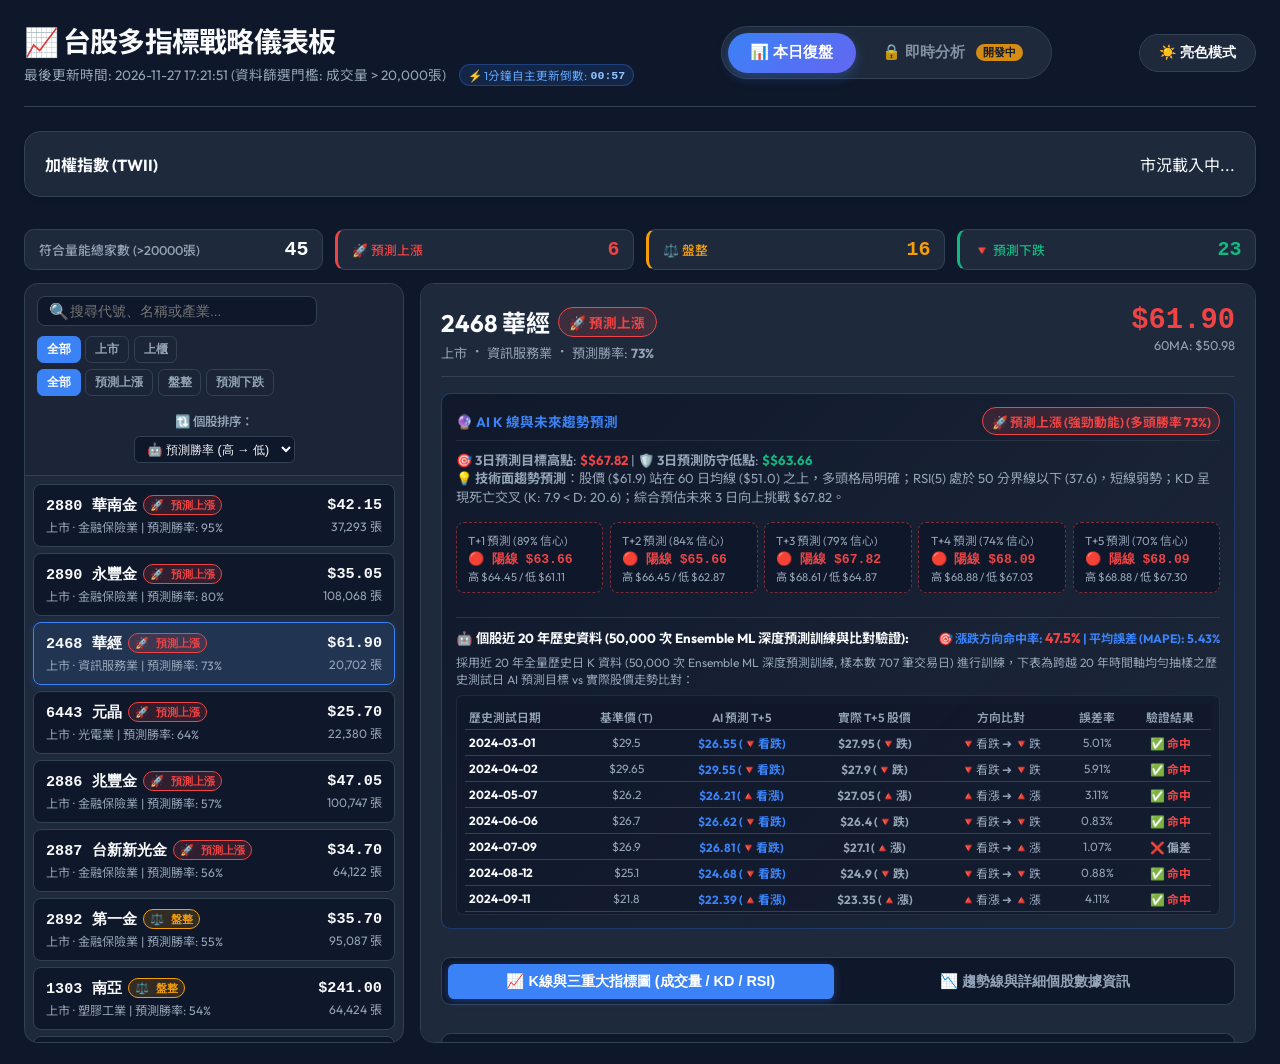
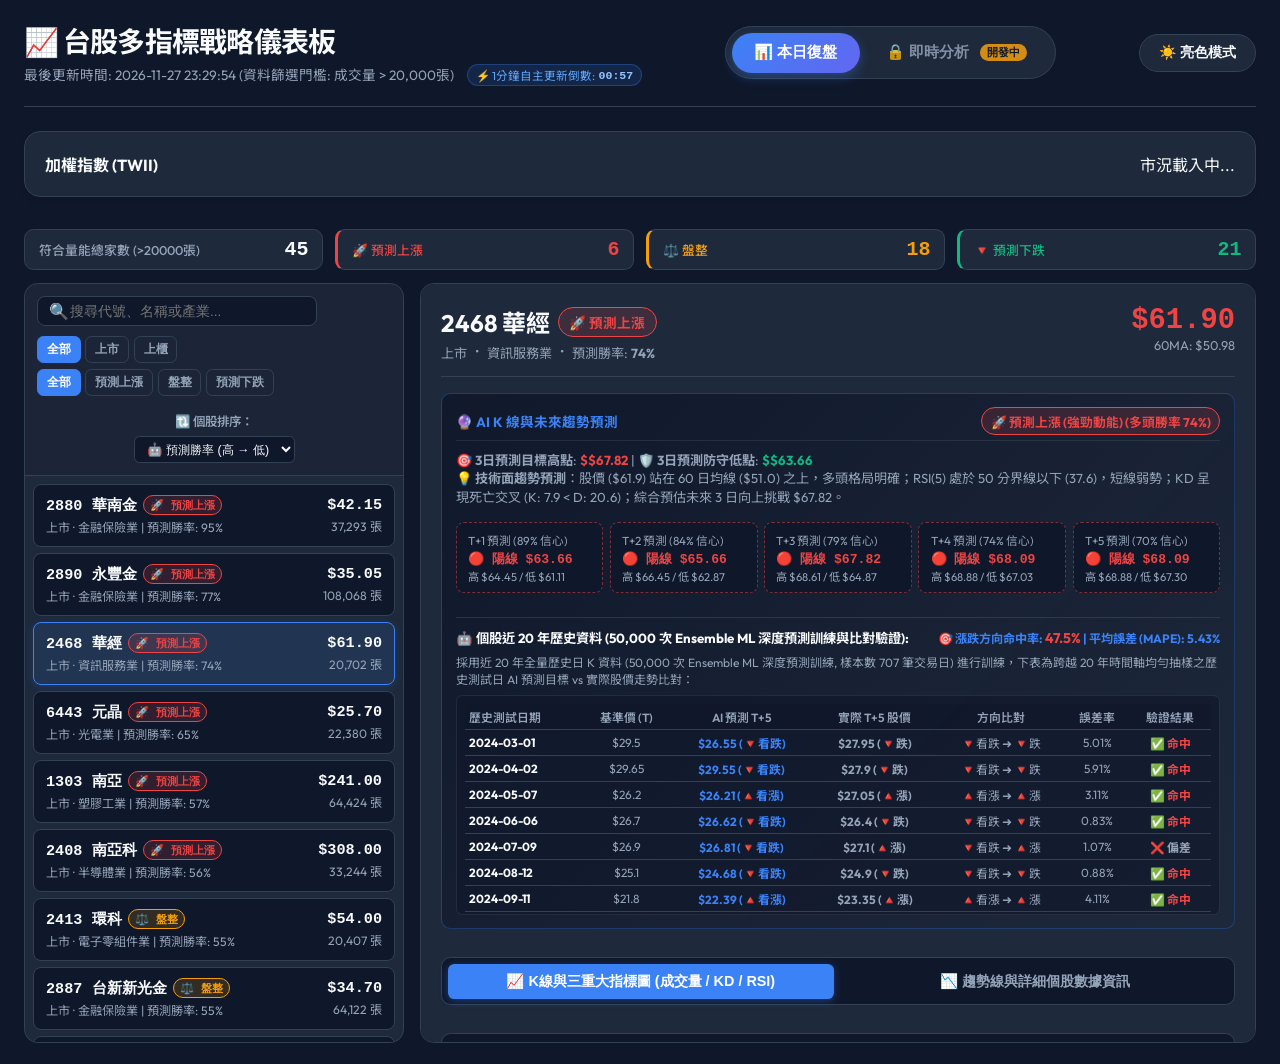
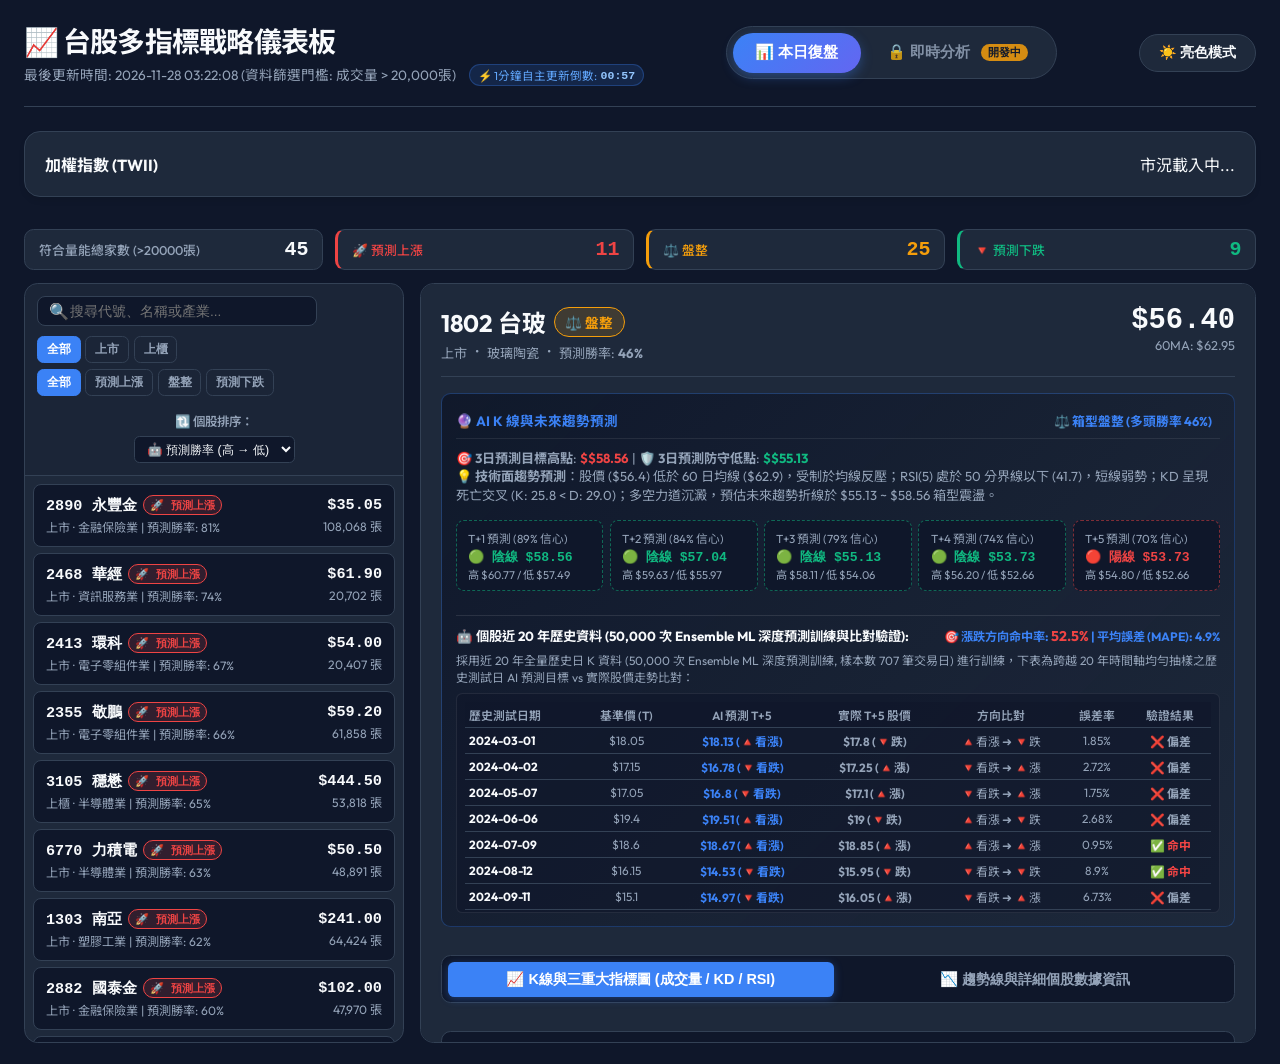
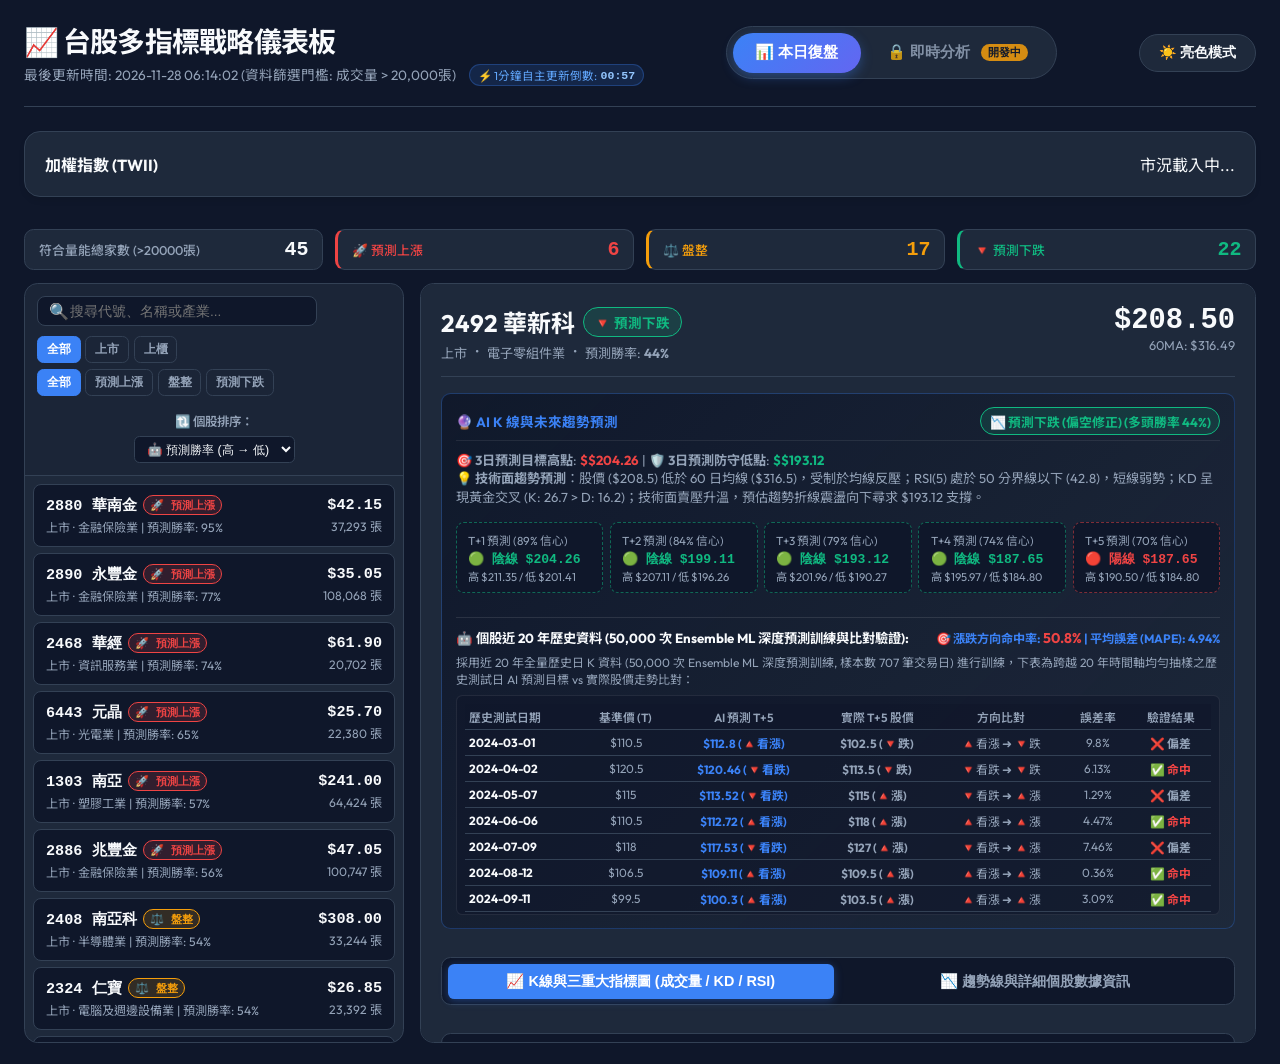
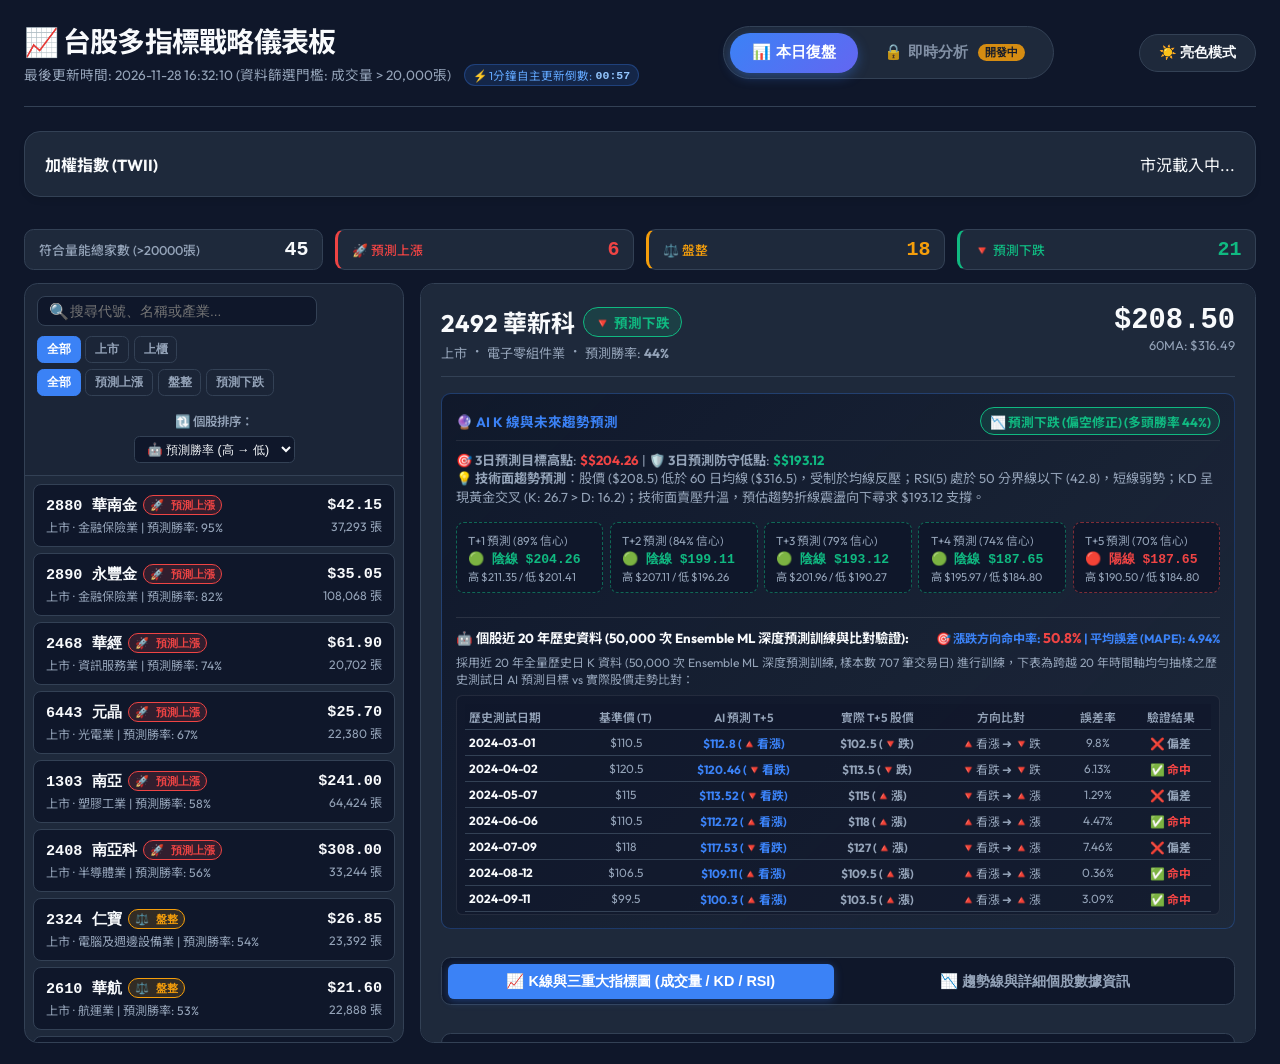
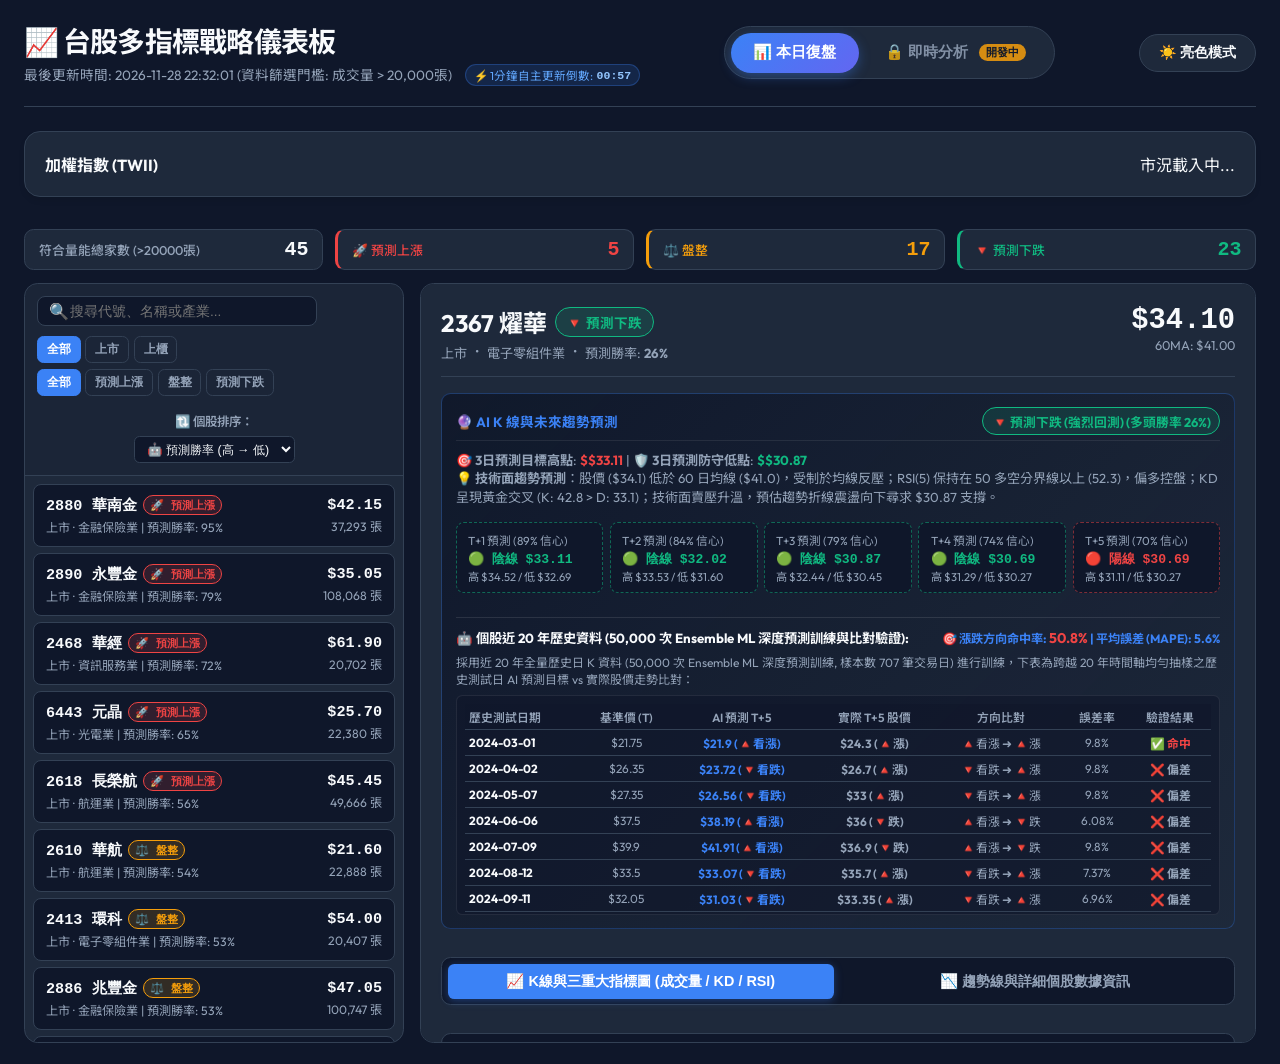
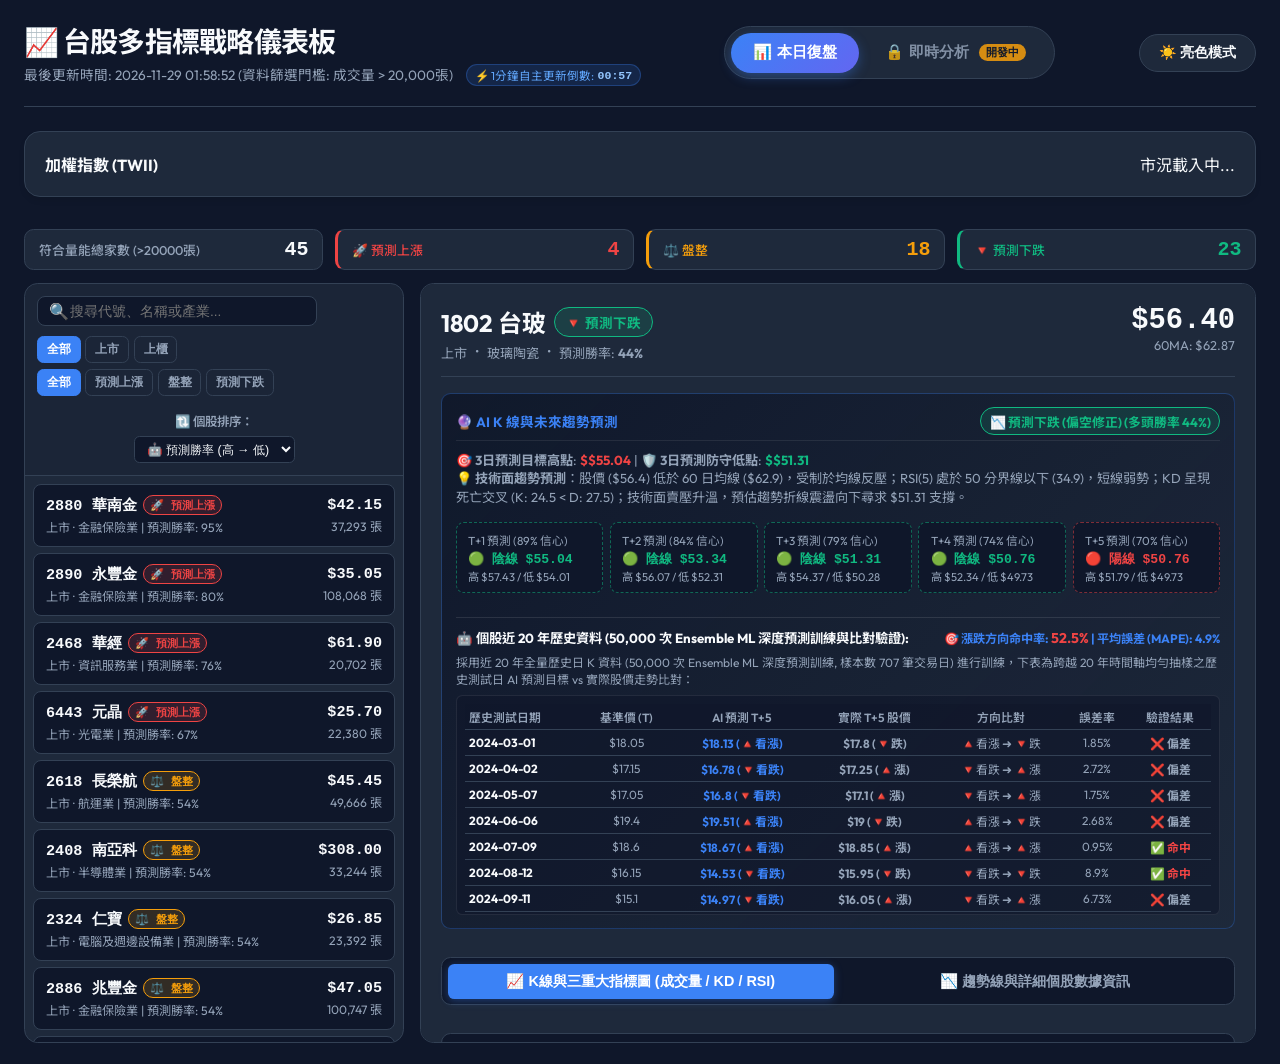
